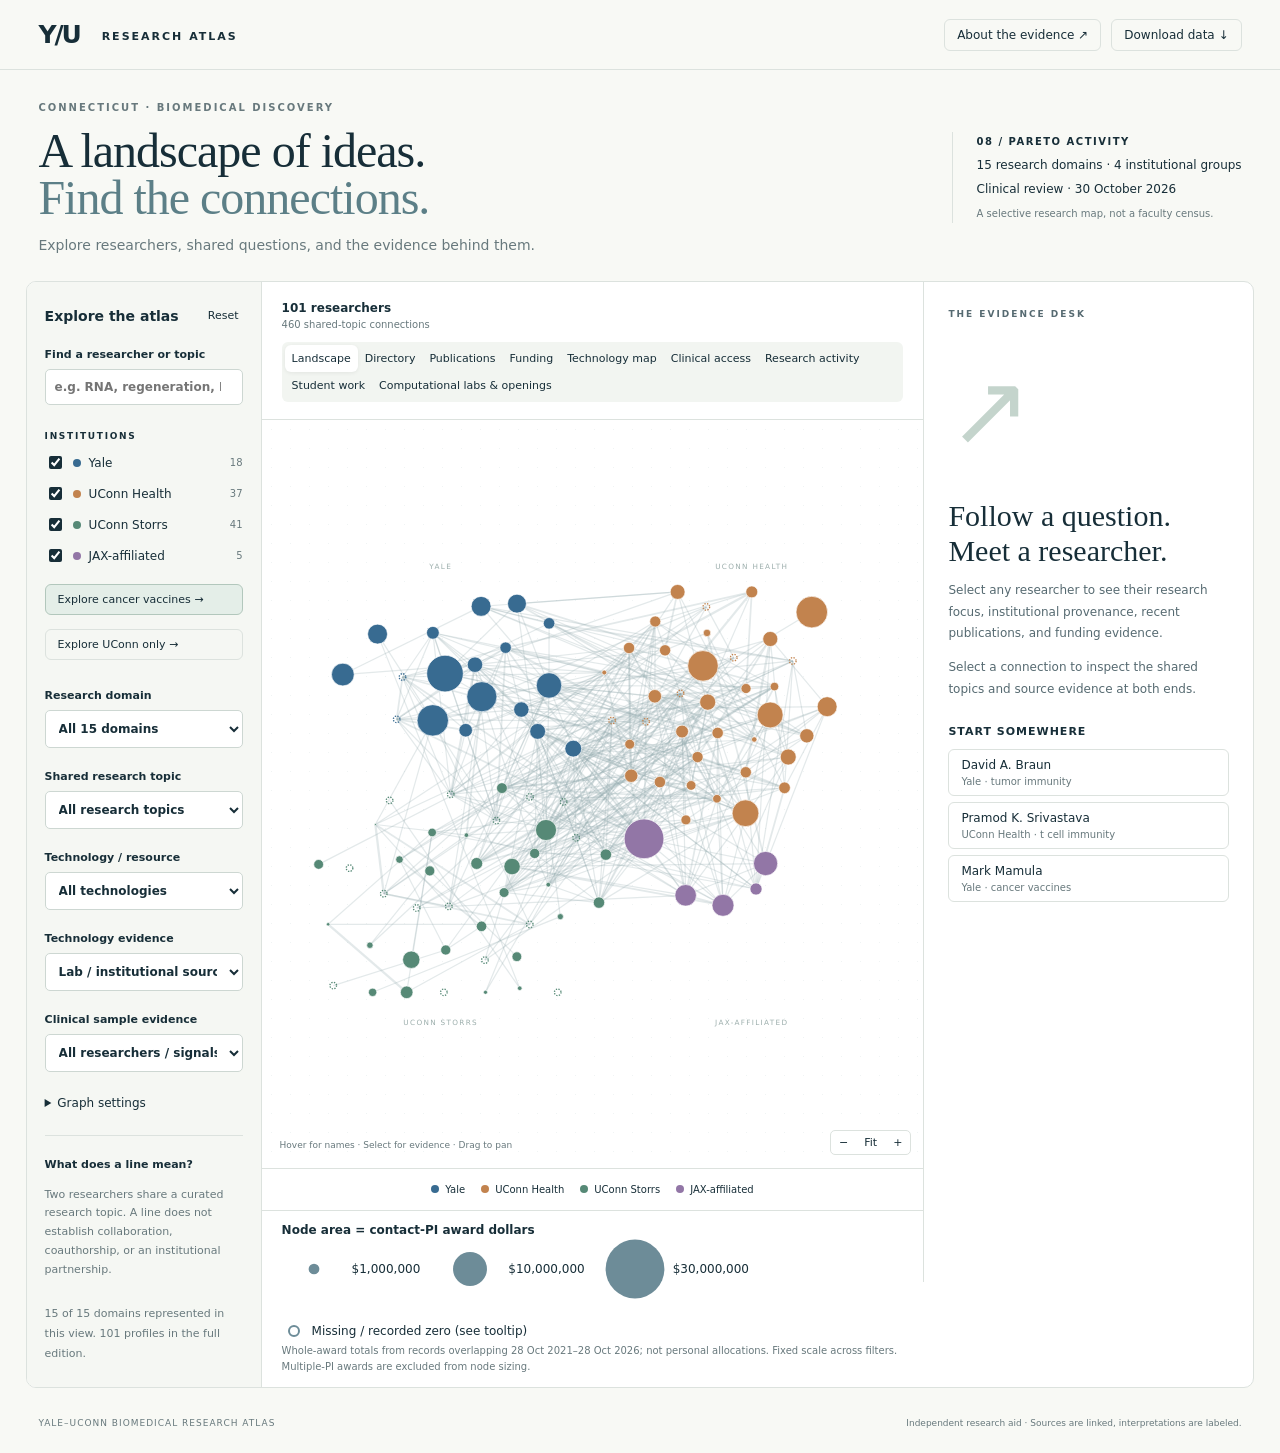
==== biomedical-atlas/index.html @ b7013b3c "Publish biomedical atlas with funding and computational opportunities" ====
<!doctype html>
<html lang="en"><head><meta charset="utf-8"><meta name="viewport" content="width=device-width,initial-scale=1"><meta name="description" content="Explore source-linked biomedical researchers across Yale, UConn Health, UConn Storrs and JAX."><title>Yale–UConn · Biomedical Research Atlas</title><style>:root{--ink:#172e38;--muted:#68797d;--line:#dce2de;--paper:#f8f9f5;--blue:#346c90}*{box-sizing:border-box}body{margin:0;background:var(--paper);color:var(--ink);font:14px 'DM Sans',system-ui,sans-serif}button,input,select{font:inherit}button,a,input,select,summary{touch-action:manipulation}button{cursor:pointer;color:inherit;background:none;border:1px solid var(--line);border-radius:6px;padding:8px 12px}button:hover{background:#e9efec}button:focus-visible,a:focus-visible,input:focus-visible,select:focus-visible,summary:focus-visible{outline:3px solid #d39c3a;outline-offset:3px}a{color:#28678e;text-underline-offset:3px}header{height:70px;display:flex;align-items:center;justify-content:space-between;padding:0 3%;border-bottom:1px solid var(--line)}.brand{font-size:25px;font-weight:700;letter-spacing:-2px;text-decoration:none;color:var(--ink)}.brand span{font-size:11px;letter-spacing:2px;margin-left:15px;vertical-align:middle}nav{display:flex;gap:10px}nav button{font-size:12px}.intro{padding:32px 3% 28px;display:flex;justify-content:space-between;align-items:center}.eyebrow{font-size:10px;font-weight:700;letter-spacing:2px;color:var(--muted);margin:0 0 14px}h1{font:48px/.98 'Libre Caslon Display',Georgia,serif;letter-spacing:-1px;margin:0}h1 em{font-style:normal;color:#5c7f87}.subtitle{color:var(--muted);margin:16px 0 0}.edition{font-size:12px;line-height:1.6;border-left:1px solid var(--line);padding-left:24px}.edition b{font-size:10px;letter-spacing:1.5px}.edition p{margin:5px 0}.edition small{color:var(--muted)}main{display:grid;grid-template-columns:235px minmax(400px,1fr) 330px;margin:0 2% 30px;border:1px solid var(--line);border-radius:10px;overflow:hidden;background:white;min-height:780px}.filters{padding:23px 18px;background:#f5f7f3;border-right:1px solid var(--line)}.sectionhead{display:flex;justify-content:space-between;align-items:center}.sectionhead h2{font-size:14px;margin:0}.sectionhead button{border:0;font-size:11px;padding:4px}.field{display:block;font-size:11px;font-weight:600;margin-top:22px}.field input,.field select{display:block;width:100%;margin-top:8px;padding:10px 9px;background:white;border:1px solid #cdd7d2;border-radius:5px;color:var(--ink);font-size:12px}.filters h3{font-size:9px;letter-spacing:1.7px;margin:26px 0 12px}.check{display:flex;gap:8px;align-items:center;margin:12px 0;font-size:12px}.check input{accent-color:var(--ink)}.dot{width:8px;height:8px;border-radius:100%;display:inline-block;flex:none}.check small{margin-left:auto;color:var(--muted)}.advanced{margin-top:24px;font-size:12px}.advanced .field{margin-top:12px}.note{border-top:1px solid var(--line);margin-top:25px;padding-top:20px;font-size:11px;line-height:1.7;color:var(--muted)}.note b{color:var(--ink)}#coverage{font-size:11px;color:var(--muted);margin-top:25px;line-height:1.8}.workspace{min-width:0;display:flex;flex-direction:column}.toolbar{padding:17px 20px;border-bottom:1px solid var(--line);display:flex;align-items:center;justify-content:space-between;gap:10px}.toolbar b{font-size:12px}.toolbar span{display:block;font-size:10px;color:var(--muted);margin-top:4px}.switch{display:flex;background:#f2f5f1;padding:3px;border-radius:6px}.switch button{font-size:11px;border:0;padding:7px}.switch .active{background:white;box-shadow:0 1px 4px #0001}#graphwrap{position:relative;flex:1;min-height:650px;overflow:hidden;background-image:radial-gradient(#b7c8c833 .8px,transparent .8px);background-size:19px 19px}#graph{display:block;width:100%;height:100%;min-height:650px;position:absolute;touch-action:none}.graphhint{position:absolute;bottom:18px;left:18px;max-width:65%;font-size:9px;color:var(--muted);pointer-events:none}.zoom{position:absolute;bottom:13px;right:12px;display:flex;background:white;border:1px solid var(--line);border-radius:5px}.zoom button{border:0;padding:5px 8px;font-size:11px}#empty{position:absolute;top:40%;width:100%;text-align:center;color:var(--muted);line-height:2}.legend{padding:15px;display:flex;gap:16px;justify-content:center;flex-wrap:wrap;border-top:1px solid var(--line);font-size:10px}.legend span{display:flex;align-items:center;gap:6px}.evidence{border-left:1px solid var(--line);padding:24px;overflow:auto;max-height:1000px}.evidence h2{font:30px/1.15 'Libre Caslon Display',Georgia,serif;margin:12px 0}.evidence h3{font-size:11px;text-transform:uppercase;letter-spacing:1px;margin-top:25px}.evidence p{font-size:12px;line-height:1.8;color:#566a71}.badge{display:inline-block;font-size:10px;border-radius:4px;padding:5px 7px;background:#edf2ef;margin:0 4px 5px 0}.affiliation{font-size:11px;color:var(--muted);line-height:1.7}.source{padding:14px;border:1px solid var(--line);border-radius:7px;margin:10px 0;background:#fafbf8}.source a{font-size:12px;line-height:1.5;display:block}.source p{font-size:11px;margin:8px 0}.source small{font-size:10px;color:var(--muted)}.related{display:block;width:100%;text-align:left;margin:6px 0;font-size:12px}.related small{display:block;font-size:10px;color:var(--muted);margin-top:4px}.welcome-mark{font:100px Georgia;color:#c4d4cc;margin:30px 0}.evidence .eyebrow{font-size:9px}.edge{stroke:#8ea7ac;stroke-opacity:.25;cursor:pointer;pointer-events:stroke}.edge:hover,.edge.selected{stroke:#346c90;stroke-opacity:1;stroke-width:4}.node{cursor:pointer}.node text{font-size:12px;fill:#243f49;paint-order:stroke;stroke:white;stroke-width:3px;stroke-linejoin:round}.node circle{stroke:white;stroke-width:3}.node.selected circle{stroke:#142f3b;stroke-width:4}.node:hover circle{stroke:#162f3a}.anchor{font-size:11px;letter-spacing:2px;fill:#9caeac}.dim{opacity:.17}#directory{padding:16px;max-height:740px;overflow:auto}#directory[hidden]{display:none}.card{display:block;text-align:left;width:100%;padding:16px;margin-bottom:9px;background:#fafbf8}.card strong{display:block}.card small{display:block;margin-top:7px;color:var(--muted);line-height:1.5}footer{padding:0 3% 25px;font-size:9px;letter-spacing:1px;color:var(--muted);display:flex;justify-content:space-between}footer span{letter-spacing:0}dialog{border:1px solid var(--line);border-radius:12px;padding:35px;max-width:680px;max-height:85vh;color:var(--ink);line-height:1.8}dialog::backdrop{background:#102a3780}dialog h2{font:32px Georgia}dialog h3{font-size:14px}dialog p{font-size:13px;color:#526870}.close{float:right}#methodstats{font-size:12px}.coverage-row{display:flex;justify-content:space-between;border-bottom:1px solid var(--line);padding:6px 0}@media(min-width:1700px){main{grid-template-columns:260px minmax(600px,1fr) 380px}#graphwrap{min-height:760px}}@media(max-width:1150px){main{grid-template-columns:210px minmax(300px,1fr)}.evidence{grid-column:1/-1;border-left:0;border-top:1px solid var(--line);max-height:none}.edition{max-width:270px}h1{font-size:42px}}@media(max-width:700px){header{padding:0 15px}.brand span{display:none}nav button{font-size:10px;padding:7px}.intro{padding:25px 20px}.edition{display:none}h1{font-size:38px}.subtitle{font-size:12px}main{display:block;margin:0 10px 20px}.filters{border-right:0;border-bottom:1px solid var(--line);padding:16px}.filters .field{margin-top:12px}.filters h3{margin-top:15px}#institutions{display:flex;flex-wrap:wrap;gap:0 15px}#institutions small{display:none}.note,#coverage{display:none}.advanced{margin-top:12px}#graphwrap,#graph{min-height:560px}.toolbar{padding:12px}.evidence{padding:22px}.legend{gap:12px}footer{display:block;line-height:1.8}footer span{display:block}}

.compact-labels .node text{display:none}.compact-labels .node:hover text,.compact-labels .node:focus text,.compact-labels .node.selected text{display:block;font-size:16px;font-weight:600}.focusbutton{width:100%;font-size:11px;text-align:left;margin:7px 0}.node:focus circle{stroke:#142f3b;stroke-width:4}

.vaccine-panel{margin:22px 0;padding:16px;background:#edf4f0;border:1px solid #bacfc3;border-radius:8px}.vaccine-panel h3{font-size:10px;margin:14px 0 6px}.vaccine-panel small{display:block;margin-top:12px;color:#586f64;font-size:10px;line-height:1.6}#vaccinefocus{background:#e4eee8;border-color:#b2c7bc}

#records{padding:20px;max-height:850px;overflow:auto}#records[hidden]{display:none}#recordsummary b{font:25px Georgia}#recordsummary p,.smallnote{font-size:11px;line-height:1.7;color:#60777c}.recordfilters{display:grid;grid-template-columns:1fr 1fr;gap:12px;padding:15px 0;border-bottom:1px solid var(--line)}.recordfilters label{font-size:10px}.recordfilters input,.recordfilters select{display:block;width:100%;padding:9px;border:1px solid var(--line);border-radius:5px;margin-top:5px;background:white}.recordfilters button{font-size:11px}.record-card{padding:19px 0;border-bottom:1px solid var(--line)}.record-card h3{font-size:14px;line-height:1.6;margin:8px 0}.record-card p{font-size:11px;line-height:1.7;margin:6px 0}.recordmeta{display:flex;justify-content:space-between;font-size:10px;color:#60777c}.recordpeople{color:#376e62}.record-card details{font-size:11px;color:#60777c;line-height:1.7;margin-top:10px}.recordfooter{display:flex;align-items:center;justify-content:space-between;padding:16px 0;font-size:11px}#recordscope{font-size:11px;color:#60777c;margin:10px 0}#recordscope button{font-size:10px;padding:4px 8px}.historical{font-size:11px;line-height:1.6;margin:24px 0;color:#60777c}#researchmethods pre{white-space:pre-wrap;overflow-wrap:anywhere;font:11px/1.5 monospace}.toolbar{flex-wrap:wrap}.switch{flex-wrap:wrap}.vaccine-panel a{display:block;margin:6px 0}

#technologymap{padding:20px;max-height:900px;overflow:auto}#technologymap[hidden]{display:none}#techsummary h2{font:26px Georgia}#techsummary p{font-size:12px;line-height:1.7;color:#60777c}#techmatrix{overflow:auto;max-height:520px;border:1px solid var(--line)}#techmatrix table{border-collapse:collapse;font-size:11px;width:100%}#techmatrix th,#techmatrix td{padding:10px;border:1px solid var(--line);text-align:center;min-width:120px}#techmatrix th{background:#f1f5f2}#techmatrix thead th{position:sticky;top:0;z-index:2}#techmatrix th:first-child{position:sticky;left:0;min-width:180px;text-align:left;z-index:1}#techmatrix thead th:first-child{z-index:3}#techmatrix th small{display:block;font-weight:400;color:#60777c;margin-top:6px}.tech-cell.direct{background:#deeee4;color:#24563e}.tech-cell.lead{background:#fff1d6;color:#805d17}.tech-cell{width:65px}.tech-cell small{font-size:9px}.tech-evidence details{font-size:12px;border-bottom:1px solid var(--line);padding:12px 0}.tech-evidence summary{cursor:pointer;font-weight:600}.tech-evidence small{display:block;margin-top:8px}.tech-evidence .source{font-weight:400}#techcores{margin-top:24px}

#clinicalmap{padding:22px;max-width:100%;min-width:0}#clinicalmatrix{overflow:auto;max-height:650px;border:1px solid #ddd}#clinicalmatrix table{border-collapse:collapse;min-width:1200px;width:100%;font-size:12px}#clinicalmatrix th,#clinicalmatrix td{padding:12px;border-bottom:1px solid #ddd;text-align:left;vertical-align:top}#clinicalmatrix thead th{position:sticky;top:0;background:#f0f3f1;z-index:2}#clinicalmatrix small{display:block;font-weight:normal}#clinicalmatrix button{cursor:pointer}#clinicalmatrix th:first-child{min-width:180px}#clinicalmatrix td:nth-child(2){min-width:100px}.clinical-evidence{border-top:1px solid #ddd;margin-top:20px;padding-top:12px}.clinical-evidence details{margin:10px 0}.clinical-evidence summary{cursor:pointer;font-weight:600}.switch{flex-wrap:wrap}.toolbar{flex-wrap:wrap;gap:12px}
#activitymap{padding:22px;min-width:0}#activitytable{overflow:auto;max-height:680px}#activitytable table{border-collapse:collapse;min-width:750px;width:100%}#activitytable th,#activitytable td{padding:12px;border-bottom:1px solid #ddd;text-align:left;vertical-align:top;font-size:13px}#activitytable thead th{position:sticky;top:0;background:#edf2ee}#activitytable small{display:block;font-weight:normal;color:#60716d;margin-top:5px}#activitytable button{cursor:pointer}.activity-evidence{border-top:1px solid #ddd;padding-top:16px;margin-top:16px}#activitymethods{white-space:pre-wrap;overflow-wrap:anywhere}
#studentsmap{padding:22px;min-width:0}#studenttable{overflow:auto;max-height:700px}#studenttable table{width:100%;min-width:850px;border-collapse:collapse;font-size:13px}#studenttable th,#studenttable td{padding:12px;vertical-align:top;text-align:left;border-bottom:1px solid #ddd}#studenttable thead th{position:sticky;top:0;background:#edf2ee}#studenttable small{display:block;color:#60716d;font-weight:normal;margin-top:6px}#studenttable button{cursor:pointer}.student-projects summary{cursor:pointer;font-weight:600}

.funding-rank-table{width:100%;border-collapse:collapse;font-size:13px}.funding-rank-table th,.funding-rank-table td{text-align:left;padding:12px 9px;border-bottom:1px solid #d8dfdd}.funding-rank-table th{white-space:nowrap}#fundingranking{padding:18px;margin-bottom:24px;border:1px solid #cbd6d2;border-radius:12px}#fundingranking select{padding:8px;max-width:100%}

.node circle.funding-known{stroke-width:1}.node circle.funding-unknown{stroke:var(--node-color);stroke-width:2;stroke-dasharray:2 2}.node.selected circle,.node:hover circle{stroke:#142f3b;stroke-width:3}.funding-size-legend{padding:12px 20px;border-top:1px solid var(--line);font-size:12px}.funding-size-legend>div{display:flex;flex-wrap:wrap;align-items:center;gap:18px}.funding-size-legend span{display:flex;align-items:center;gap:6px}.funding-size-legend small{display:block;color:var(--muted);line-height:1.6}
</style></head>
<body><header><a class="brand" href="#">Y/U <span>RESEARCH ATLAS</span></a><nav><button id="method">About the evidence ↗</button><button id="export">Download data ↓</button></nav></header>
<section class="intro"><div><p class="eyebrow">CONNECTICUT · BIOMEDICAL DISCOVERY</p><h1>A landscape of ideas.<br><em>Find the connections.</em></h1><p class="subtitle">Explore researchers, shared questions, and the evidence behind them.</p></div><div class="edition"><b>08 / PARETO ACTIVITY</b><p>15 research domains · 4 institutional groups</p><p>Clinical review · 30 October 2026</p><small>A selective research map, not a faculty census.</small></div></section>
<main><aside class="filters"><div class="sectionhead"><h2>Explore the atlas</h2><button id="reset">Reset</button></div><label class="field">Find a researcher or topic<input id="search" type="search" placeholder="e.g. RNA, regeneration, Braun"></label><h3>INSTITUTIONS</h3><div id="institutions"></div><button id="vaccinefocus" class="focusbutton">Explore cancer vaccines →</button><button id="uconnfocus" class="focusbutton">Explore UConn only →</button><label class="field">Research domain<select id="domain"><option value="">All 15 domains</option></select></label><label class="field">Shared research topic<select id="topic"><option value="">All research topics</option></select></label><label class="field">Technology / resource<select id="technology"><option value="">All technologies</option></select></label><label class="field">Technology evidence<select id="techlevel"><option value="documented">Lab / institutional sources</option><option value="all">Include publication leads</option><option value="publication">Publication leads only</option></select></label><label class="field">Clinical sample evidence<select id="clinicalfilter"><option value="">All researchers / signals</option></select></label><details class="advanced"><summary>Graph settings</summary><label class="check"><input type="checkbox" id="labels"> Show all names in large networks</label><label class="field">Minimum shared topics<select id="minimum"><option value="1">1 topic</option><option value="2">2 topics</option><option value="3">3 topics</option></select></label><label class="check"><input type="checkbox" id="cross"> Across institutions only</label><label class="check"><input type="checkbox" id="neighbors"> Selected researcher + neighbors</label></details><div class="note"><b>What does a line mean?</b><p>Two researchers share a curated research topic. A line does not establish collaboration, coauthorship, or an institutional partnership.</p></div><div id="coverage"></div></aside>
<section class="workspace"><div class="toolbar"><div><b id="count">Loading atlas…</b><span id="edgecount"></span></div><div class="switch"><button id="graphview" class="active">Landscape</button><button id="listview">Directory</button><button id="publicationsview">Publications</button><button id="fundingview">Funding</button><button id="technologyview">Technology map</button><button id="clinicalview">Clinical access</button><button id="activityview">Research activity</button><button id="studentsview">Student work</button><button id="computationalview">Computational labs & openings</button></div></div><div id="graphwrap"><svg id="graph" viewBox="0 0 1000 740" aria-label="Interactive shared research topic network"></svg><div class="graphhint">Hover for names · Select for evidence · Drag to pan</div><div class="zoom"><button id="zoomout" aria-label="Zoom out">−</button><button id="fit">Fit</button><button id="zoomin" aria-label="Zoom in">+</button></div><div id="empty" hidden>No researchers match these filters.<br>Try another topic or reset the filters.</div></div><div id="directory" hidden></div><section id="records" hidden><section id="fundingranking" hidden></section><div id="recordsummary"></div><div id="recordscope"></div><div class="recordfilters"><label>Search titles / identifiers<input id="recordsearch" type="search" placeholder="Paper, journal, grant title or number"></label><label>Journal group / funder<select id="recordfamily"><option value="">All groups</option></select></label><label>Researcher role<select id="recordrole"><option value="">All roles</option></select></label><label>Publication year / funding FY<select id="recordyear"><option value="">All years</option><option>2026</option><option>2025</option><option>2024</option><option>2023</option><option>2022</option><option>2021</option></select></label><button id="clearrecords">Clear record filters</button></div><div id="recordlist"></div><div class="recordfooter"><span id="recordprogress"></span><button id="moreRecords">Show more</button></div></section><section id="technologymap" hidden><div id="techsummary"></div><div id="techmatrix"></div><div id="techcores"></div></section><section id="clinicalmap" hidden><div id="clinicalsummary"></div><div id="clinicalmatrix"></div><div id="clinicalroutes"></div></section><section id="activitymap" hidden><h2>Research activity · Pareto comparison</h2><p>Compare separate dimensions without adding them into a weighted total. A dominates B only if A is at least as high on every selected dimension and strictly higher on one.</p><p><b>This compares documented evidence, not true lab quality.</b> Missing values are excluded from comparison, not treated as zero. The evidence frontier depends on the selected dimensions and filtered labs; incomplete records may change it.</p><fieldset id="paretodimensions"><legend>Comparison dimensions (choose at least two)</legend><label><input type="checkbox" value="students" checked> Listed students</label> <label><input type="checkbox" value="engagement" checked> Dated engagement years</label> <label><input type="checkbox" value="breadth" checked> Documented activity types</label> <label><input type="checkbox" value="volunteers"> Verified volunteer count</label></fieldset><div id="paretoplot"></div><div class="recordfilters"><label>Activity coverage<select id="activityfilter"><option value="">All researchers</option><option value="roster">Student roster reviewed</option><option value="engagement">Dated lab engagement evidence</option><option value="context">Any engagement context</option></select></label><label>Sort by<select id="activitysort"><option value="name">Researcher name</option><option value="students">Listed students, highest first</option><option value="pareto">Pareto layer (comparable labs)</option><option value="breadth">Documented activity breadth</option></select></label></div><div id="activitysummary"></div><div id="activitytable"></div><details><summary>Comparison methods, dates and limitations</summary><pre id="activitymethods"></pre></details></section><section id="studentsmap" hidden><h2>What students work on</h2><p>Individual projects, research interests and methods from lab biographies. Planned work is labeled. Previous-lab experience is excluded. Source-listed membership can be outdated; review dates are not project dates.</p><div class="recordfilters"><label>Search students / projects / methods<input id="studentsearch" type="search" placeholder="e.g. CRISPR, hydrocephalus, collagen"></label><label>Project evidence<select id="studentstatus"><option value="">All listed students</option><option value="documented">Has an individual work description</option><option value="unknown">Project unspecified</option></select></label></div><div id="studentcount"></div><div id="studenttable"></div></section><section id="computationalmap" hidden style="padding:20px"><h2>Computational labs &amp; opportunities</h2><p>Explicit computational approaches and recruiting evidence, checked 31 October 2026. Advertised positions may already be filled; undated pages are labeled. General recruiting statements are separate from computational vacancies.</p><p>This targeted initial list includes opportunity-only labs beyond the graph. Use the filters here; the main graph filters do not apply to this list. No recruitment status is inferred from funding, publications or lab size.</p><div class="recordfilters"><label>Lab / approach<input id="compsearch" type="search" placeholder="Python, single-cell, algorithms…"></label><label>Recruiting evidence<select id="compstatus"><option value="">All reviewed labs</option><option value="advertised">Computational opportunity advertised</option><option value="general">General recruiting only</option><option value="methods">Approach only / opening unverified</option></select></label><label>Institution<select id="compinstitution"><option value="">All institutions</option><option>Yale</option><option>UConn Health</option><option>UConn Storrs</option><option>JAX-affiliated</option></select></label><label>Role<select id="comprole"><option value="">All roles</option><option>Postdoc</option><option>PhD</option><option>Undergraduate</option><option>Masters</option><option>Research technician</option><option>Visiting scholar</option></select></label></div><p id="compcount"></p><div id="complist"></div></section><div class="legend" id="legend"></div></section>
<aside class="evidence" id="evidence" aria-live="polite"></aside></main><footer>YALE–UCONN BIOMEDICAL RESEARCH ATLAS <span>Independent research aid · Sources are linked, interpretations are labeled.</span></footer>
<dialog id="about"><button id="closeabout" class="close">Close ×</button><p class="eyebrow">METHODS & PROVENANCE</p><h2>Evidence first. Connections second.</h2><p>This expanded edition adds UConn researchers discovered through department and faculty directories across basic sciences, engineering, clinical research, and public health. It covers all 15 requested biomedical domains. Inclusion is selective and uneven across institutions; counts describe this dataset, not the size or quality of a research program.</p><h3>Profiles and publications</h3><p>Each researcher has an institutional profile or laboratory source and at least one named publication. Profile evidence supports affiliation and research focus. The Publications view lists matched indexed records in the rolling five-year window and documented journal list. Older illustrative papers are retained only in the collapsed topic-provenance section. Indexed searches and identity checks do not guarantee every publication has been captured. Source review dates record when pages were checked; they are not publication dates.</p><h3>Clinical specimen access evidence</h3><p>Clinical access separates medical credentials, documented patient care, clinical or hospital-related positions, named sample routes, human specimen use, patient-derived models, clinical-publication leads and hospital-campus context. None establishes an available specimen inventory or permission to share. Missing evidence means unreviewed, not no access. Publication leads use explicit title/type rules, retain authorship roles and can include reviews or secondary analyses. Hospital context is institutional, not a measured distance or an individual appointment. Named partnerships do not create new graph edges.</p><h3>Authorship versus PI roles</h3><p>Publication records separate first, last, middle and sole authorship using the ordered indexed author list. Last author does not establish PI status. Corresponding authorship and equal contributions are not systematically verified. Funding roles separately distinguish contact PI, multiple/named PI, co-investigator and other documented support. Role filters apply to the matched researcher, before papers or grants are deduplicated.</p><h3>Five-year publications and funding</h3><p>Window: October 28, 2021 through October 28, 2026 inclusive. Science, Nature and Cell families plus an explicit list of major clinical and biomedical journals are included; this is a journal-based selection, not a verified impact-factor threshold or article-quality ranking. Reviews and other publication types are labeled. Papers can predate current affiliation. Federal award records and supplemental other-funder evidence are separately sourced. Award amounts refer to their stated fiscal-year or whole-project basis, never personal allocations. Missing or unmatched records do not establish an absence of publications or funding.</p><div id="researchmethods"></div><h3>Cancer-vaccine focus</h3><p>The cancer-vaccine view includes source-supported vaccine design, antigen discovery, delivery, and clinical or preclinical work. Each profile describes the platform and the stage of its cited evidence. Review articles, animal studies, and early human trials are labeled separately. Generic immunotherapy and antiviral-vaccine work do not automatically qualify. A trial publication does not establish current recruitment or proven clinical benefit.</p><h3>How edges are computed</h3><p>Research topics are manually curated, lower-case labels grounded in source summaries. An undirected edge exists when two researchers share at least the selected number of exact topic labels. Edge weight is the number of shared labels. Broad domain overlap alone never creates a line. Every line opens the shared labels and both endpoints’ source evidence. These are inferred thematic similarities, not verified collaborations or measures of scientific similarity.</p><h3>Affiliation boundaries</h3><p>Yale, UConn Health, and UConn Storrs are distinct display groups. JAX-affiliated identifies Jackson Laboratory researchers; their inclusion does not imply a Yale or UConn appointment. Any joint appointment must be stated in the individual evidence. Display groups do not capture every appointment.</p><h3>Reading the landscape</h3><p>Node color identifies the display group. Node area is proportional to comparable contact-PI fiscal-year award dollars in the funding snapshot. The scale is fixed across filters; hollow markers indicate missing amounts or recorded zero, distinguished in tooltips. Multiple-PI awards are excluded from sizing. These are whole-award amounts, not personal allocations. Position is a deterministic visual layout with institutional anchors and topic-based attraction; distance has no quantitative scientific meaning. Filters change the visible subset; isolated researchers remain visible. Directory view provides keyboard-accessible access to every visible researcher.</p><h3>Limitations and reuse</h3><p>Sources may change, older papers may reflect prior affiliations, and topic assignments are editorial judgments. A missing researcher or connection means “not included,” never “does not exist.” Download data for all profiles, URLs, extracted evidence, domain assignments, review dates, and the exact edge-generation rule. No private information is used.</p><div id="directorysources"></div><div id="methodstats"></div></dialog>
<script>window.ATLAS={"title": "Yale–UConn Biomedical Research Atlas", "edition": "8.0 — Pareto activity comparison", "reviewDate": "2026-10-28", "scope": "Expanded curated coverage informed by UConn department directories, with source-specific cancer-vaccine research evidence; not an exhaustive faculty census.", "domains": ["Genetics & genomics", "Molecular & cell biology", "Cancer biology", "Immunology", "Neuroscience", "Cardiovascular", "Metabolism & diabetes", "Infectious diseases", "Stem cells & development", "Biomedical engineering", "AI & computational biology", "Structural biology", "Regenerative medicine", "Population & public health", "Clinical & translational research"], "edgeRule": "Undirected edge if intersection of exact curated research-topic labels has at least minimum_shared_topics entries (default 1). Weight equals intersection size. Domain overlap alone does not form an edge. No collaboration inference.", "topicAliases": {"immunotherapy": "cancer immunotherapy", "synaptic physiology": "synaptic function"}, "provenanceMethod": "Institutional profile and named publication metadata checked against official faculty/lab listings or publisher/PubMed records. Full texts were not systematically reviewed. Topic and domain labels are editorial classifications. Older papers may predate current affiliation. Cancer-vaccine entries distinguish platforms, cited evidence stages, and cancer types; no inference of clinical efficacy or currently recruiting trial status.", "directorySources": [{"title": "UConn Health Department of Immunology faculty", "url": "https://health.uconn.edu/immunology/faculty/", "scope": "Primary, joint, affiliated and emeritus faculty are separately listed; 8 missing primary faculty added plus joint-appointee Stephen Crocker."}, {"title": "UConn Health Genetics and Developmental Biology faculty (rev. 10/26)", "url": "https://health.uconn.edu/graduate-school/academics/programs/ph-d-biomedical-science/genetics-and-developmental-biology-area-of-concentration/faculty/", "scope": "Department-spanning graduate faculty directory; five genetics/computation additions and Zhao-Wen Wang. JAX links are identified separately by source."}, {"title": "UConn Health Molecular Biology and Biophysics faculty", "url": "https://health.uconn.edu/molecular-biology-biophysics/faculty-and-staff/faculty-directory/", "scope": "Primary and secondary appointments separately listed; six missing primary faculty added."}, {"title": "Charles Lee UConn appointment announcement, May 27, 2026", "url": "https://today.uconn.edu/2026/05/dr-charles-lee-joining-uconn-school-of-medicine-as-associate-dean/", "scope": "Verifies move from JAX to UConn effective June 26, 2026; classified as UConn Health with former JAX role stated explicitly."}, {"title": "UConn Molecular and Cell Biology faculty directory", "url": "https://mcb.uconn.edu/people/", "scope": "Department roster used for systematic discovery; 16 additional research profiles verified against individual faculty pages and publication lists."}, {"title": "UConn Physiology and Neurobiology faculty directory", "url": "https://pnb.uconn.edu/faculty/", "scope": "Department roster used for discovery; 4 additional faculty profiles verified with publication evidence."}, {"title": "UConn College of Engineering — Biomedical Engineering faculty", "url": "https://engineering.uconn.edu/organizations/bme/", "scope": "Campus-specific biomedical engineering appointments; Farmington and Storrs distinguished."}, {"title": "UConn academic catalog faculty list", "url": "https://catalog.uconn.edu/faculty/", "scope": "Current Nutritional Sciences faculty ranks; supplements older lab pages."}, {"title": "UConn Center on Aging team", "url": "https://health.uconn.edu/aging/meet-our-team/", "scope": "Clinical and population aging research."}, {"title": "UConn Health Faculty Directory", "url": "https://facultydirectory.uchc.edu/", "scope": "Farmington regenerative engineering, orthopaedics and aging profiles."}, {"title": "UConn BME Biomaterials faculty", "url": "https://www.bme.uconn.edu/research/biomaterials/", "scope": "Cross-campus biomaterials investigators."}], "coverageLimitations": ["This expansion adds 22 UConn Health faculty and remains a curated subset, not a complete faculty census.", "Appointment titles use individual institutional profiles when titles conflict with program directories. Institutional pages can retain historical research or recruitment text.", "Named publication metadata and authorship were checked in institutional bibliographies. Several PubMed pages returned limited text or fetch errors; verificationUrl preserves the institutional source used.", "Shared-topic edges are editorial research-topic matches, never assertions of collaboration.", "This expansion is not a full departmental census. Additional PNB faculty and psychology/neuroscience researchers remain to be reviewed.", "Publication evidence is representative, not necessarily the most recent publication or evidence that every listed research topic is addressed by the cited paper.", "Faculty research summaries establish topic labels; paper metadata provides separate evidence of published work. Several papers predate present appointments.", "This addition includes 16 verified researchers and is not a complete departmental census.", "Cross-campus engineering researchers are assigned to their verified research-office campus; joint appointments are stated in affiliation.", "Official faculty pages can retain older titles. Michael Puglisi rank follows the current catalog and outreach scholars directory rather than the older EFNEP bio.", "Representative publication evidence establishes research activity, not the complete current scope of each laboratory.", "Recent publication coverage is limited to the explicit journal list and indexed, identity-matched records. Other-funder coverage is supplemental. No empty result establishes absence of publications or funding."], "researchers": [{"id": "yale-braun", "name": "David A. Braun", "institution": "Yale", "affiliation": "Associate Professor of Internal Medicine (Medical Oncology and Hematology), Yale School of Medicine", "domains": ["Cancer biology", "Immunology", "Genetics & genomics", "Clinical & translational research"], "topics": ["tumor immunity", "cancer genomics", "cancer immunotherapy", "cancer vaccines", "neoantigen vaccines"], "summary": "Integrates experimental and computational approaches to kidney cancer immune response and resistance, tumor antigens, and therapeutic development. Develops personalized neoantigen vaccines for kidney cancer; a 2025 phase I study tested immune responses after resection.", "profile": {"url": "https://medicine.yale.edu/profile/david-braun/", "title": "David A. Braun — Yale School of Medicine", "evidence": "Official biography identifies his current Yale appointment and research on kidney cancer genetics and antitumor immunity."}, "publications": [{"title": "Distinct endogenous retroviruses are expressed in mutational subtypes of clear cell renal cell carcinoma and are linked to improved clinical outcomes", "url": "https://doi.org/10.1016/j.celrep.2026.117808", "year": 2026, "evidence": "Listed on the official Yale profile with Braun as coauthor; links mutational subtypes, retroviral expression and clinical outcomes.", "verificationUrl": "https://medicine.yale.edu/profile/david-braun/"}, {"title": "A neoantigen vaccine generates antitumour immunity in renal cell carcinoma", "url": "https://doi.org/10.1038/s41586-024-08507-5", "year": 2025, "evidence": "Braun is first author; nine-patient phase I trial after surgery. Immunogenicity and recurrence observations do not establish comparative efficacy.", "verificationUrl": "https://doi.org/10.1038/s41586-024-08507-5"}], "verified": "2026-10-28", "topicEvidence": {"tumor immunity": "Profile describes local, regional and systemic determinants of antitumor immunity.", "cancer immunotherapy": "Profile explicitly studies kidney cancer immune-therapy response and resistance.", "cancer genomics": "Profile studies genetic underpinnings of kidney cancer; selected publication compares mutational subtypes.", "cancer vaccines": "Nine patients received personalized vaccines after resection; all developed vaccine-specific immune responses. Small uncontrolled study, not proof of recurrence prevention.", "neoantigen vaccines": "Trial uses patient-specific tumor mutation-derived peptide antigens."}, "topicSources": {"tumor immunity": "https://medicine.yale.edu/profile/david-braun/", "cancer genomics": "https://medicine.yale.edu/profile/david-braun/", "immunotherapy": "https://medicine.yale.edu/profile/david-braun/", "cancer vaccines": "https://doi.org/10.1038/s41586-024-08507-5", "neoantigen vaccines": "https://doi.org/10.1038/s41586-024-08507-5"}, "vaccineResearch": {"platform": "Personalized neoantigen peptide vaccine", "stage": "Human phase I (2025 publication)", "cancerTypes": ["Clear cell renal cell carcinoma"], "evidence": "Nine patients received personalized vaccines after resection; all developed vaccine-specific immune responses. Small uncontrolled study, not proof of recurrence prevention.", "url": "https://doi.org/10.1038/s41586-024-08507-5"}, "recentPublications": [{"pmid": "42837196", "doi": "10.1172/jci204613", "title": "Pharmacologic HIF-2α inhibition preserves T cell effector function in clear cell renal cell carcinoma.", "journal": "The Journal of clinical investigation", "family": "Other selected major journals", "date": "2026-10-06", "dateBasis": "Europe PMC firstPublicationDate", "year": 2026, "type": ["Journal Article"], "url": "https://pubmed.ncbi.nlm.nih.gov/42837196/", "authors": "Madsen KN, Kashima S, Soulati H, Wirth L, Ito K, Yochum ZA, Moritz V, Walker J, Machaalani M, Ghali F, Kenney P, Adeniran A, Hurwitz M, Choueiri TK, Braun DA.", "matchedAuthor": "David A Braun", "affiliationEvidence": ["Center of Molecular and Cellular Oncology, Yale Cancer Center, Yale School of Medicine, New Haven, United States of America."], "identityBasis": "matching author name + author-specific institution affiliation", "orcid": null, "grants": [{"agency": "Department of Defense/War Congressionally Directed Medical Research Program", "grantId": "KC220016", "orderIn": 0}, {"agency": "NIH/NCI", "grantId": "1R37CA279822-01", "orderIn": 0}, {"agency": "Yale Cancer Center", "grantId": "P30CA016359", "orderIn": 0}, {"agency": "DF/HCC Kidney Cancer SPORE", "grantId": "P50CA101942", "orderIn": 0}, {"agency": "Yale School of Medicine", "grantId": "Louis Goodman and Alfred Gilman Yale Scholar Fund", "orderIn": 0}], "authorship": {"role": "last", "position": 15, "authorCount": 15, "matchedAuthor": "David A Braun", "correspondingAuthor": "not verified", "equalContribution": "not verified", "publicationPI": "not established", "source": "https://pubmed.ncbi.nlm.nih.gov/42837196/", "basis": "Position in ordered Europe PMC/PubMed author metadata. First/last position does not establish PI, senior, corresponding or equal-contribution status."}}, {"pmid": "42574222", "doi": "10.1016/j.celrep.2026.117808", "title": "Distinct endogenous retroviruses are expressed in mutational subtypes of clear cell renal cell carcinoma and are linked to improved clinical outcomes.", "journal": "Cell reports", "family": "Cell Press", "date": "2026-08-10", "dateBasis": "Europe PMC firstPublicationDate", "year": 2026, "type": ["research-article", "Journal Article"], "url": "https://pubmed.ncbi.nlm.nih.gov/42574222/", "authors": "Meli K, Ricker CA, Camp SY, Madsen K, Soulati H, Smith CC, Labaki C, Saad E, Karlow JA, Reardon B, Park J, Vokes NI, Schoenfeld DA, Burns KH, Vincent BG, Choueiri TK, Braun DA, Van Allen EM.", "matchedAuthor": "David A Braun", "affiliationEvidence": ["Yale Cancer Center, New Haven, CT, USA."], "identityBasis": "matching author name + author-specific institution affiliation", "orcid": null, "grants": [{"agency": "NCI NIH HHS", "acronym": "CA", "grantId": "R01 CA227388", "orderIn": 0}, {"agency": "National Cancer Institute", "grantId": "R01CA278980", "orderIn": 0}, {"agency": "NCI NIH HHS", "acronym": "CA", "grantId": "R50 CA265182", "orderIn": 0}, {"agency": "Parker Institute for Cancer Immunotherapy", "orderIn": 0}, {"agency": "Mark Foundation For Cancer Research", "grantId": "Mark Foundation Emerging Leader Award", "orderIn": 0}, {"agency": "NCI NIH HHS", "acronym": "CA", "grantId": "R01 CA278980", "orderIn": 0}, {"agency": "National Institutes of Health", "grantId": "R01CA227388", "orderIn": 0}, {"agency": "National Institutes of Health", "grantId": "R50CA265182", "orderIn": 0}], "authorship": {"role": "middle", "position": 17, "authorCount": 18, "matchedAuthor": "David A Braun", "correspondingAuthor": "not verified", "equalContribution": "not verified", "publicationPI": "not established", "source": "https://pubmed.ncbi.nlm.nih.gov/42574222/", "basis": "Position in ordered Europe PMC/PubMed author metadata. First/last position does not establish PI, senior, corresponding or equal-contribution status."}}, {"pmid": "42486979", "doi": "10.1038/s41586-026-10808-w", "title": "Tertiary lymphoid structures harbour stem-like tumour-specific T cells.", "journal": "Nature", "family": "Nature", "date": "2026-07-22", "dateBasis": "Europe PMC firstPublicationDate", "year": 2026, "type": ["Journal Article"], "url": "https://pubmed.ncbi.nlm.nih.gov/42486979/", "authors": "Afeyan AB, Nagler A, Tu CR, Roberti De Oliveira G, Simsek B, Seager MD, El Ahmar N, Sax HE, Lin E, Sud A, Borji M, Forman C, Liu S, Ott PA, Choueiri TK, Abelin JG, Burack R, Li S, Livak KJ, Tyekucheva S, Keskin DB, Chen F, Atkins MB, Simon JM, Signoretti S, Oliveira G, Braun DA, Wu CJ.", "matchedAuthor": "David A Braun", "affiliationEvidence": ["Department of Medical Oncology, Dana-Farber Cancer Institute, Boston, MA, USA. david.braun@yale.edu.", "Section of Medical Oncology, Department of Internal Medicine, Yale School of Medicine, New Haven, CT, USA. david.braun@yale.edu.", "Center of Molecular and Cellular Oncology, Yale Cancer Center, Yale School of Medicine, New Haven, CT, USA. david.braun@yale.edu."], "identityBasis": "matching author name + author-specific institution affiliation", "orcid": "0000-0003-4543-5553", "grants": [], "authorship": {"role": "middle", "position": 27, "authorCount": 28, "matchedAuthor": "David A Braun", "correspondingAuthor": "not verified", "equalContribution": "not verified", "publicationPI": "not established", "source": "https://pubmed.ncbi.nlm.nih.gov/42486979/", "basis": "Position in ordered Europe PMC/PubMed author metadata. First/last position does not establish PI, senior, corresponding or equal-contribution status."}}, {"pmid": "42486969", "doi": "10.1038/s41587-026-03194-1", "title": "Single-nucleus multimodal spatial transcriptomics reveals spatial colocalization of neoantigen-expressing tumor cells and cognate T cells.", "journal": "Nature biotechnology", "family": "Nature", "date": "2026-07-22", "dateBasis": "Europe PMC firstPublicationDate", "year": 2026, "type": ["Journal Article"], "url": "https://pubmed.ncbi.nlm.nih.gov/42486969/", "authors": "Nagler A, Sud A, Ghannam JY, Pomerance L, Robles-Oteiza C, Afeyan AB, Weir JA, Russell AJC, Lu WS, Van Orden M, Sonnenholzner A, Marrero GJ, Gong Q, Kumar V, Huang K, Tu C, Lin E, Shim B, De Oliveira GR, Sellars MC, Yoon CH, Reardon DA, Choueiri TK, Olsen LR, Signoretti S, Ott PA, Braun DA, Oliveira G, Li S, Livak KJ, Hacohen N, Chen F, Wu CJ.", "matchedAuthor": "David A Braun", "affiliationEvidence": ["Section of Medical Oncology, Department of Internal Medicine, Yale School of Medicine, New Haven, CT, USA.", "Center of Molecular and Cellular Oncology, Yale Cancer Center, Yale School of Medicine, New Haven, CT, USA."], "identityBasis": "matching author name + author-specific institution affiliation", "orcid": "0000-0003-4543-5553", "grants": [{"agency": "Leukemia and Lymphoma Society (Leukemia & Lymphoma Society)", "grantId": "5648-24", "orderIn": 0}, {"agency": "Wellcome Trust", "grantId": "227000/Z/23/Z", "orderIn": 0}, {"agency": "U.S. Department of Health & Human Services | NIH | Center for Information Technology (Center for Information Technology, National Institutes of Health)", "grantId": "K00CA245819", "orderIn": 0}, {"agency": "U.S. Department of Health & Human Services | NIH | Center for Information Technology (Center for Information Technology, National Institutes of Health)", "grantId": "F30CA298302", "orderIn": 0}, {"agency": "U.S. Department of Health & Human Services | NIH | Center for Information Technology (Center for Information Technology, National Institutes of Health)", "grantId": "CA276865", "orderIn": 0}], "authorship": {"role": "middle", "position": 27, "authorCount": 33, "matchedAuthor": "David A Braun", "correspondingAuthor": "not verified", "equalContribution": "not verified", "publicationPI": "not established", "source": "https://pubmed.ncbi.nlm.nih.gov/42486969/", "basis": "Position in ordered Europe PMC/PubMed author metadata. First/last position does not establish PI, senior, corresponding or equal-contribution status."}}, {"pmid": "42097144", "doi": "10.1016/j.xcrm.2026.102789", "title": "HPK1 inhibitor NDI-101150 as monotherapy and in combination with pembrolizumab in patients with advanced solid tumors: Phase 1/2 trial results.", "journal": "Cell reports. Medicine", "family": "Cell Press", "date": "2026-05-06", "dateBasis": "Europe PMC firstPublicationDate", "year": 2026, "type": ["Clinical Trial, Phase II", "research-article", "Clinical Trial, Phase I", "Journal Article"], "url": "https://pubmed.ncbi.nlm.nih.gov/42097144/", "authors": "Braun DA, Noel MS, Moy RH, Demel K, Gutierrez M, Sharma S, Hussain A, Gadgeel S, Peguero J, Choueiri TK, Emamekhoo H, Van Tine B, Balaraman R, Elliott G, Nath S, Daigle SR, Kumar P, Scheuber A, Sommerhalder D.", "matchedAuthor": "David A Braun", "affiliationEvidence": ["Yale School of Medicine, New Haven, CT, USA. Electronic address: david.braun@yale.edu."], "identityBasis": "matching author name + author-specific institution affiliation", "orcid": "0000-0003-4543-5553", "grants": [], "authorship": {"role": "first", "position": 1, "authorCount": 19, "matchedAuthor": "David A Braun", "correspondingAuthor": "not verified", "equalContribution": "not verified", "publicationPI": "not established", "source": "https://pubmed.ncbi.nlm.nih.gov/42097144/", "basis": "Position in ordered Europe PMC/PubMed author metadata. First/last position does not establish PI, senior, corresponding or equal-contribution status."}}, {"pmid": "41720427", "doi": "10.1016/j.annonc.2026.02.011", "title": "Cabozantinib plus nivolumab and ipilimumab in previously untreated, advanced renal cell carcinoma: final results and biomarker analyses from the phase III COSMIC-313 study.", "journal": "Annals of oncology : official journal of the European Society for Medical Oncology", "family": "Other selected major journals", "date": "2026-02-18", "dateBasis": "Europe PMC firstPublicationDate", "year": 2026, "type": ["Clinical Trial, Phase III", "research-article", "Randomized Controlled Trial", "Journal Article"], "url": "https://pubmed.ncbi.nlm.nih.gov/41720427/", "authors": "Motzer RJ, Albiges L, Treviño Aguirre SA, Kanesvaran R, Centkowski P, Reimers MA, Sade JP, Pouessel D, Biscaldi E, Esteban E, Arranz Arija JÁ, Tykodi SS, van Kooten Losio M, Dighe A, Ma H, Valmeekam V, Simmons A, Scheffold C, Andrianova S, Braun DA, Powles T, Choueiri TK.", "matchedAuthor": "D A Braun", "affiliationEvidence": ["Center of Molecular and Cellular Oncology, Yale Cancer Center, Yale School of Medicine, New Haven, USA."], "identityBasis": "matching author name + author-specific institution affiliation", "orcid": null, "grants": [{"agency": "NCI NIH HHS", "acronym": "CA", "grantId": "P30 CA008748", "orderIn": 0}, {"agency": "Memorial Sloan Kettering Cancer Center", "orderIn": 0}, {"agency": "NCI NIH HHS", "acronym": "CA", "grantId": "P30 CA006516", "orderIn": 0}, {"agency": "NCI NIH HHS", "acronym": "CA", "grantId": "P50 CA101942", "orderIn": 0}], "authorship": {"role": "middle", "position": 20, "authorCount": 22, "matchedAuthor": "D A Braun", "correspondingAuthor": "not verified", "equalContribution": "not verified", "publicationPI": "not established", "source": "https://pubmed.ncbi.nlm.nih.gov/41720427/", "basis": "Position in ordered Europe PMC/PubMed author metadata. First/last position does not establish PI, senior, corresponding or equal-contribution status."}}, {"pmid": "41175876", "doi": "10.1016/j.immuni.2025.10.013", "title": "Myeloid cells mediate interferon-driven resistance to immunotherapy in advanced renal cell carcinoma.", "journal": "Immunity", "family": "Cell Press", "date": "2025-10-31", "dateBasis": "Europe PMC firstPublicationDate", "year": 2025, "type": ["Research Support, U.S. Gov't, P.H.S.", "Research Support, Non-U.S. Gov't", "Journal Article", "Research Support, N.I.H., Extramural"], "url": "https://pubmed.ncbi.nlm.nih.gov/41175876/", "authors": "Bi K, Kashima S, Camp SY, Meli K, Saad E, Titchen BM, Labaki C, Bakouny Z, Pimenta EM, Park J, Shannon E, Fu J, Xirenayi S, Horst J, Lum L, Ishizuka JJ, Choueiri TK, Braun DA, Van Allen EM.", "matchedAuthor": "David A Braun", "affiliationEvidence": ["Center for Molecular and Cellular Oncology, Department of Medicine (Oncology), Yale School of Medicine, New Haven, CT, USA; Section of Medical Oncology, Department of Internal Medicine, Yale School of Medicine, New Haven, CT, USA."], "identityBasis": "matching author name + author-specific institution affiliation", "orcid": null, "grants": [{"agency": "NCI NIH HHS", "acronym": "CA", "grantId": "P30 CA006516", "orderIn": 0}, {"agency": "NCI NIH HHS", "acronym": "CA", "grantId": "R01 CA278980", "orderIn": 0}, {"agency": "National Cancer Institute", "grantId": "1R37CA279822-01", "orderIn": 0}, {"agency": "U.S. Department of Defense", "grantId": "KC190128/W81XWH-20-1-0882", "orderIn": 0}, {"agency": "U.S. Department of Defense", "grantId": "KC220016/HT9425-23-1-0735", "orderIn": 0}, {"agency": "NCI NIH HHS", "acronym": "CA", "grantId": "R50 CA265182", "orderIn": 0}, {"agency": "National Institutes of Health", "grantId": "R50CA265182", "orderIn": 0}, {"agency": "Novartis", "orderIn": 0}, {"agency": "Novartis Pharmaceuticals Corporation", "orderIn": 0}, {"agency": "NCI NIH HHS", "acronym": "CA", "grantId": "P50 CA101942", "orderIn": 0}, {"agency": "National Institutes of Health", "grantId": "R01CA278980", "orderIn": 0}, {"agency": "NCI NIH HHS", "acronym": "CA", "grantId": "R37 CA279822", "orderIn": 0}, {"agency": "NCI NIH HHS", "acronym": "CA", "grantId": "U2C CA233195", "orderIn": 0}, {"agency": "Yale Cancer Center", "grantId": "P30CA016359", "orderIn": 0}, {"agency": "National Institutes of Health", "grantId": "U2CCA233195", "orderIn": 0}, {"agency": "NCI NIH HHS", "acronym": "CA", "grantId": "P30 CA016359", "orderIn": 0}], "authorship": {"role": "middle", "position": 18, "authorCount": 19, "matchedAuthor": "David A Braun", "correspondingAuthor": "not verified", "equalContribution": "not verified", "publicationPI": "not established", "source": "https://pubmed.ncbi.nlm.nih.gov/41175876/", "basis": "Position in ordered Europe PMC/PubMed author metadata. First/last position does not establish PI, senior, corresponding or equal-contribution status."}}, {"pmid": "41176229", "doi": "10.1016/j.annonc.2025.10.1238", "title": "Nivolumab and cabozantinib combination therapy demonstrates sustained efficacy in metastatic renal-cell carcinoma.", "journal": "Annals of oncology : official journal of the European Society for Medical Oncology", "family": "Other selected major journals", "date": "2025-10-30", "dateBasis": "Europe PMC firstPublicationDate", "year": 2025, "type": ["Editorial"], "url": "https://pubmed.ncbi.nlm.nih.gov/41176229/", "authors": "Yochum ZA, Braun DA.", "matchedAuthor": "D A Braun", "affiliationEvidence": ["Section of Medical Oncology, Department of Internal Medicine, Yale School of Medicine, New Haven, USA; Center of Molecular and Cellular Oncology, Yale Cancer Center, Yale School of Medicine, New Haven, USA; Department of Pathology, Yale School of Medicine, New Haven, USA; Department of Urology, Yale School of Medicine, New Haven, USA. Electronic address: david.braun@yale.edu."], "identityBasis": "matching author name + author-specific institution affiliation", "orcid": "0000-0003-4543-5553", "grants": [{"agency": "National Institutes of Health National Cancer Institute", "grantId": "P30CA016359", "orderIn": 0}, {"agency": "National Institutes of Health National Cancer Institute", "grantId": "1R37CA279822-01", "orderIn": 0}, {"agency": "US Department of Defense", "grantId": "KC190128/W81XWH-20-1-0882", "orderIn": 0}, {"agency": "Yale Cancer Center", "grantId": "P30CA016359", "orderIn": 0}, {"agency": "US Department of Defense", "grantId": "KC220016/HT9425-23-1-0735", "orderIn": 0}, {"agency": "National Institutes of Health", "orderIn": 0}, {"agency": "American Association for Cancer Research", "orderIn": 0}, {"agency": "Yale University", "orderIn": 0}], "authorship": {"role": "last", "position": 2, "authorCount": 2, "matchedAuthor": "D A Braun", "correspondingAuthor": "not verified", "equalContribution": "not verified", "publicationPI": "not established", "source": "https://pubmed.ncbi.nlm.nih.gov/41176229/", "basis": "Position in ordered Europe PMC/PubMed author metadata. First/last position does not establish PI, senior, corresponding or equal-contribution status."}}, {"pmid": "41042672", "doi": "10.1016/j.celrep.2025.116359", "title": "Targeting an essential viral oncoprotein with an IL-7-enhanced mRNA vaccine induces durable immunity to Merkel cell carcinoma.", "journal": "Cell reports", "family": "Cell Press", "date": "2025-10-01", "dateBasis": "Europe PMC firstPublicationDate", "year": 2025, "type": ["research-article", "Journal Article"], "url": "https://pubmed.ncbi.nlm.nih.gov/41042672/", "authors": "Frey A, Clulo K, Fei Y, Dumit TC, Scallo F, Allen JW, Chang E, Perry CJ, Wirth LV, Jacobs D, Braun DA, Bosenberg MW, Tran TT, Clune J, Kluger HM, Olino K, Ishizuka JJ.", "matchedAuthor": "David A Braun", "affiliationEvidence": ["Department of Medicine (Oncology), Yale School of Medicine, New Haven, CT 06511, USA; Department of Pathology, Yale School of Medicine, New Haven, CT 06511, USA."], "identityBasis": "matching author name + author-specific institution affiliation", "orcid": null, "grants": [{"agency": "National Institutes of Health National Cancer Institute", "grantId": "P50CA121974", "orderIn": 0}, {"agency": "NCI NIH HHS", "acronym": "CA", "grantId": "R37 CA279822", "orderIn": 0}, {"agency": "NCI NIH HHS", "acronym": "CA", "grantId": "K08 CA245112", "orderIn": 0}, {"agency": "NCI NIH HHS", "acronym": "CA", "grantId": "K12 CA215110", "orderIn": 0}, {"agency": "National Institutes of Health National Cancer Institute", "grantId": "R37CA279834", "orderIn": 0}, {"agency": "National Institutes of Health National Cancer Institute", "grantId": "R37CA279822", "orderIn": 0}, {"agency": "National Institutes of Health National Cancer Institute", "grantId": "K08CA245112", "orderIn": 0}, {"agency": "National Institutes of Health", "orderIn": 0}, {"agency": "NCI NIH HHS", "acronym": "CA", "grantId": "P50 CA121974", "orderIn": 0}, {"agency": "NCI NIH HHS", "acronym": "CA", "grantId": "R37 CA279834", "orderIn": 0}], "authorship": {"role": "middle", "position": 11, "authorCount": 17, "matchedAuthor": "David A Braun", "correspondingAuthor": "not verified", "equalContribution": "not verified", "publicationPI": "not established", "source": "https://pubmed.ncbi.nlm.nih.gov/41042672/", "basis": "Position in ordered Europe PMC/PubMed author metadata. First/last position does not establish PI, senior, corresponding or equal-contribution status."}}, {"pmid": "40668891", "doi": "10.1126/scitranslmed.adk1868", "title": "Systemic administration of an RNA binding and cell-penetrating antibody targets therapeutic RNA to multiple mouse models of cancer.", "journal": "Science translational medicine", "family": "Science", "date": "2025-07-16", "dateBasis": "Europe PMC firstPublicationDate", "year": 2025, "type": ["Research Support, Non-U.S. Gov't", "research-article", "Journal Article", "Research Support, N.I.H., Extramural"], "url": "https://pubmed.ncbi.nlm.nih.gov/40668891/", "authors": "Quijano E, Martinez-Saucedo D, Ianniello Z, Pinto-Medici N, Rackear M, Chen H, Lola-Pereira L, Liu Y, Hegan D, Shan X, Tseng R, Yugawa D, Chowdhury S, Khang M, Singh JP, Abdullah R, Azhir P, Kashima S, Woods WS, Gosstola N, Turner BC, Squinto S, Ludwig DL, Bindra RS, Robert ME, Braun DA, Perez Pinera P, Saltzman WM, Escobar-Hoyos LF, Glazer PM.", "matchedAuthor": "David A Braun", "affiliationEvidence": ["Department of Medicine (Medical Oncology), Yale University School of Medicine, New Haven, CT 06520, USA."], "identityBasis": "matching author name + author-specific institution affiliation", "orcid": "0000-0003-4543-5553", "grants": [{"agency": "NCI NIH HHS", "acronym": "CA", "grantId": "DP2 CA280625", "orderIn": 0}, {"agency": "NCI NIH HHS", "acronym": "CA", "grantId": "R35 CA197574", "orderIn": 0}, {"agency": "NCI NIH HHS", "acronym": "CA", "grantId": "R00 CA226342", "orderIn": 0}, {"agency": "NCI NIH HHS", "acronym": "CA", "grantId": "R01 CA149128", "orderIn": 0}, {"agency": "NCI NIH HHS", "acronym": "CA", "grantId": "R01 CA274355", "orderIn": 0}, {"agency": "NIGMS NIH HHS", "acronym": "GM", "grantId": "T32 GM007205", "orderIn": 0}], "authorship": {"role": "middle", "position": 26, "authorCount": 30, "matchedAuthor": "David A Braun", "correspondingAuthor": "not verified", "equalContribution": "not verified", "publicationPI": "not established", "source": "https://pubmed.ncbi.nlm.nih.gov/40668891/", "basis": "Position in ordered Europe PMC/PubMed author metadata. First/last position does not establish PI, senior, corresponding or equal-contribution status."}}, {"pmid": "40645179", "doi": "10.1016/j.cell.2025.06.019", "title": "A multi-adjuvant personal neoantigen vaccine generates potent immunity in melanoma.", "journal": "Cell", "family": "Cell Press", "date": "2025-07-10", "dateBasis": "Europe PMC firstPublicationDate", "year": 2025, "type": ["research-article", "Clinical Trial, Phase I", "Journal Article"], "url": "https://pubmed.ncbi.nlm.nih.gov/40645179/", "authors": "Blass E, Keskin DB, Tu CR, Forman C, Vanasse A, Sax HE, Shim B, Chea V, Kim N, Carulli I, Southard J, Lyu H, Lu W, Rickles-Young M, Afeyan AB, Olive O, Mehndiratta A, Greenslade H, Shetty K, Baginska J, Gomez Diaz I, Nau A, Pfaff KL, Gans A, Ranasinghe S, Buchbinder EI, Sussman TA, Insco ML, Yoon CH, Rodig SJ, Shukla SA, Li S, Aster JC, Braun DA, Cibulskis C, Hacohen N, Neuberg DS, Giobbie-Hurder A, Livak KJ, Fritsch EF, Oliveira G, Simon JM, Wu CJ, Ott PA.", "matchedAuthor": "David A Braun", "affiliationEvidence": ["Department of Medical Oncology, Dana-Farber Cancer Institute, Boston, MA 02215, USA; Section of Medical Oncology, Department of Internal Medicine, Yale School of Medicine, New Haven, CT 06511, USA; Center of Molecular and Cellular Oncology, Yale Cancer Center, Yale School of Medicine, New Haven, CT 06511, USA."], "identityBasis": "matching author name + author-specific institution affiliation", "orcid": null, "grants": [{"agency": "NCI NIH HHS", "acronym": "CA", "grantId": "P30 CA006516", "orderIn": 0}, {"agency": "NCI NIH HHS", "acronym": "CA", "grantId": "R01 CA279391", "orderIn": 0}, {"agency": "NCI NIH HHS", "acronym": "CA", "grantId": "U54 CA272688", "orderIn": 0}, {"agency": "NCI NIH HHS", "acronym": "CA", "grantId": "U24 CA224331", "orderIn": 0}, {"agency": "NHLBI NIH HHS", "acronym": "HL", "grantId": "R01 HL157174", "orderIn": 0}, {"agency": "NCI NIH HHS", "acronym": "CA", "grantId": "R50 CA251956", "orderIn": 0}, {"agency": "NCI NIH HHS", "acronym": "CA", "grantId": "U24 CA224316", "orderIn": 0}, {"agency": "NCI NIH HHS", "acronym": "CA", "grantId": "R01 CA229261", "orderIn": 0}, {"agency": "National Institutes of Health National Cancer Institute", "orderIn": 0}, {"agency": "NCI NIH HHS", "acronym": "CA", "grantId": "R01 CA285308", "orderIn": 0}, {"agency": "NCI NIH HHS", "acronym": "CA", "grantId": "T32 CA207021", "orderIn": 0}], "authorship": {"role": "middle", "position": 34, "authorCount": 44, "matchedAuthor": "David A Braun", "correspondingAuthor": "not verified", "equalContribution": "not verified", "publicationPI": "not established", "source": "https://pubmed.ncbi.nlm.nih.gov/40645179/", "basis": "Position in ordered Europe PMC/PubMed author metadata. First/last position does not establish PI, senior, corresponding or equal-contribution status."}}, {"pmid": "40601888", "doi": "10.1200/jco-25-00234", "title": "Tumor-Intrinsic and Microenvironmental Determinants of Impaired Antitumor Immunity in Chromophobe Renal Cell Carcinoma.", "journal": "Journal of clinical oncology : official journal of the American Society of Clinical Oncology", "family": "Other selected major journals", "date": "2025-07-02", "dateBasis": "Europe PMC firstPublicationDate", "year": 2025, "type": ["Research Support, Non-U.S. Gov't", "research-article", "Journal Article", "Research Support, N.I.H., Extramural"], "url": "https://pubmed.ncbi.nlm.nih.gov/40601888/", "authors": "Labaki C, Saad E, Madsen KN, Hobeika C, Bi K, Alchoueiry M, Camp S, Hou Y, Bakouny Z, Matar S, El Ahmar N, Nyman J, Zhang L, Priolo C, Rout R, Daou M, Khabibullin D, Salem S, Schindler N, Saliby RM, Meli K, Wells JC, Pimenta E, Takemura K, Park J, Eid M, Semaan K, Fu J, Denize T, El Hajj Chehade R, Machaalani M, Nawfal R, Khatoun WD, Saleh M, El Masri J, Haddad NR, Xu W, McGregor BA, Hirsch MS, Xie W, Heng DYC, McDermott DF, Signoretti S, Van Allen EM, Shukla SA, Choueiri TK, Henske EP, Braun DA.", "matchedAuthor": "David A Braun", "affiliationEvidence": ["Center of Molecular and Cellular Oncology (CMCO), Yale School of Medicine, New Haven, CT."], "identityBasis": "matching author name + author-specific institution affiliation", "orcid": "0000-0003-4543-5553", "grants": [{"agency": "NCI NIH HHS", "acronym": "CA", "grantId": "R37 CA279822", "orderIn": 0}, {"agency": "NCI NIH HHS", "acronym": "CA", "grantId": "P30 CA008748", "orderIn": 0}], "authorship": {"role": "last", "position": 48, "authorCount": 48, "matchedAuthor": "David A Braun", "correspondingAuthor": "not verified", "equalContribution": "not verified", "publicationPI": "not established", "source": "https://pubmed.ncbi.nlm.nih.gov/40601888/", "basis": "Position in ordered Europe PMC/PubMed author metadata. First/last position does not establish PI, senior, corresponding or equal-contribution status."}}, {"pmid": "39992403", "doi": "10.1158/2159-8290.cd-24-0991", "title": "Presence of Tertiary Lymphoid Structures and Exhausted Tissue-Resident T Cells Determines Clinical Response to PD-1 Blockade in Renal Cell Carcinoma.", "journal": "Cancer discovery", "family": "Other selected major journals", "date": "2025-05-01", "dateBasis": "Europe PMC firstPublicationDate", "year": 2025, "type": ["research-article", "Journal Article"], "url": "https://pubmed.ncbi.nlm.nih.gov/39992403/", "authors": "Hugaboom MB, Wirth LV, Street K, Ruthen N, Jegede OA, Schindler NR, Shah V, Zaemes JP, El Ahmar N, Matar S, Savla V, Choueiri TK, Denize T, West DJ, McDermott DF, Plimack ER, Sosman JA, Haas NB, Stein MN, Alter R, Bilen MA, Hurwitz ME, Hammers H, Signoretti S, Atkins MB, Wu CJ, Braun DA.", "matchedAuthor": "David A Braun", "affiliationEvidence": ["Yale Cancer Center, Yale University School of Medicine, New Haven, Connecticut."], "identityBasis": "matching author name + author-specific institution affiliation", "orcid": "0000-0003-4543-5553", "grants": [{"agency": "U.S. Department of Defense", "grantId": "KC170216/W81XWH-18-1-0367", "orderIn": 0}, {"agency": "National Cancer Institute (NCI)", "grantId": "NCI P50CA101942", "orderIn": 0}, {"agency": "NCI NIH HHS", "acronym": "CA", "grantId": "P30 CA051008", "orderIn": 0}, {"agency": "NIH HHS", "acronym": "OD", "grantId": "S10 OD026996", "orderIn": 0}, {"agency": "National Cancer Institute", "grantId": "NCI P50CA101942", "orderIn": 0}, {"agency": "NCI NIH HHS", "acronym": "CA", "grantId": "R37 CA279822", "orderIn": 0}, {"agency": "NCI NIH HHS", "acronym": "CA", "grantId": "T32 CA009172", "orderIn": 0}, {"agency": "Bristol Myers Squibb Foundation", "grantId": "CA209-669", "orderIn": 0}, {"agency": "National Cancer Institute (NCI)", "grantId": "NCI P30CA051008", "orderIn": 0}, {"agency": "National Cancer Institute", "grantId": "P30CA016359", "orderIn": 0}, {"agency": "NIAID NIH HHS", "acronym": "AI", "grantId": "T32 AI007019", "orderIn": 0}, {"agency": "Bristol Myers Squibb Foundation (BMSF)", "grantId": "CA209-669", "orderIn": 0}, {"agency": "U.S. Department of Defense (DOD)", "grantId": "KC170216/W81XWH-18-1-0367", "orderIn": 0}, {"agency": "U.S. Department of Defense", "grantId": "KC190128/W81XWH-20-1-0882 and KC220016/HT9425-23-1-0735", "orderIn": 0}, {"agency": "U.S. Department of Defense (DOD)", "grantId": "KC190128/W81XWH-20-1-0882 and KC220016/HT9425-23-1-0735", "orderIn": 0}, {"agency": "National Cancer Institute", "grantId": "NCI P30CA051008", "orderIn": 0}, {"agency": "National Cancer Institute (NCI)", "grantId": "1R37CA279822-01", "orderIn": 0}, {"agency": "NCI NIH HHS", "acronym": "CA", "grantId": "P30 CA016359", "orderIn": 0}, {"agency": "National Cancer Institute", "grantId": "1R37CA279822-01", "orderIn": 0}, {"agency": "U.S. Department of Defense", "grantId": "KC200280/W81XWH-21-1-0808", "orderIn": 0}, {"agency": "U.S. Department of Defense (DOD)", "grantId": "KC200280/W81XWH-21-1-0808", "orderIn": 0}, {"agency": "NCI NIH HHS", "acronym": "CA", "grantId": "P50 CA101942", "orderIn": 0}], "authorship": {"role": "last", "position": 27, "authorCount": 27, "matchedAuthor": "David A Braun", "correspondingAuthor": "not verified", "equalContribution": "not verified", "publicationPI": "not established", "source": "https://pubmed.ncbi.nlm.nih.gov/39992403/", "basis": "Position in ordered Europe PMC/PubMed author metadata. First/last position does not establish PI, senior, corresponding or equal-contribution status."}}, {"pmid": "40023154", "doi": "10.1016/j.cell.2025.01.046", "title": "HIF regulates multiple translated endogenous retroviruses: Implications for cancer immunotherapy.", "journal": "Cell", "family": "Cell Press", "date": "2025-02-28", "dateBasis": "Europe PMC firstPublicationDate", "year": 2025, "type": ["research-article", "Journal Article"], "url": "https://pubmed.ncbi.nlm.nih.gov/40023154/", "authors": "Jiang Q, Braun DA, Clauser KR, Ramesh V, Shirole NH, Duke-Cohan JE, Nabilsi N, Kramer NJ, Forman C, Lippincott IE, Klaeger S, Phulphagar KM, Chea V, Kim N, Vanasse AP, Saad E, Parsons T, Carr-Reynolds M, Carulli I, Pinjusic K, Jiang Y, Li R, Syamala S, Rachimi S, Verzani EK, Stevens JD, Lane WJ, Camp SY, Meli K, Pappalardi MB, Herbert ZT, Qiu X, Cejas P, Long HW, Shukla SA, Van Allen EM, Choueiri TK, Churchman LS, Abelin JG, Gurer C, MacBeath G, Childs RW, Carr SA, Keskin DB, Wu CJ, Kaelin WG.", "matchedAuthor": "David A Braun", "affiliationEvidence": ["Lank Center for Genitourinary Oncology, Dana-Farber Cancer Institute, Harvard Medical School, Boston, MA 02215, USA; Yale Center of Cellular and Molecular Oncology, Yale School of Medicine, New Haven, CT 06511, USA."], "identityBasis": "matching author name + author-specific institution affiliation", "orcid": null, "grants": [{"agency": "GlaxoSmithKline", "grantId": "GSK3685032", "orderIn": 0}, {"agency": "NCI NIH HHS", "acronym": "CA", "grantId": "R01 CA279391", "orderIn": 0}, {"agency": "NCI NIH HHS", "acronym": "CA", "grantId": "R35 CA210068", "orderIn": 0}, {"agency": "NHLBI NIH HHS", "acronym": "HL", "grantId": "R01 HL157174", "orderIn": 0}, {"agency": "NCI NIH HHS", "acronym": "CA", "grantId": "U24 CA270823", "orderIn": 0}, {"agency": "NCI NIH HHS", "acronym": "CA", "grantId": "U54 CA272688", "orderIn": 0}, {"agency": "Dr. Miriam and Sheldon G. Adelson Medical Research Foundation", "grantId": "U54CA272688", "orderIn": 0}, {"agency": "Swiss National Science Foundation", "grantId": "225660", "orderIn": 0}, {"agency": "NCI NIH HHS", "acronym": "CA", "grantId": "R01 CA155010", "orderIn": 0}, {"agency": "National Institutes of Health National Cancer Institute", "grantId": "U01CA271402", "orderIn": 0}, {"agency": "Howard Hughes Medical Institute", "acronym": "HHMI", "orderIn": 0}, {"agency": "Howard Hughes Medical Institute", "grantId": "5R35CA210068", "orderIn": 0}, {"agency": "NCI NIH HHS", "acronym": "CA", "grantId": "P30 CA006516", "orderIn": 0}, {"agency": "NCI NIH HHS", "acronym": "CA", "grantId": "R01 CA285308", "orderIn": 0}, {"agency": "Dr. Miriam and Sheldon G. Adelson Medical Research Foundation", "grantId": "R01CA279391", "orderIn": 0}, {"agency": "National Institutes of Health National Cancer Institute", "grantId": "5R01CA155010", "orderIn": 0}, {"agency": "Yale Cancer Center", "grantId": "P30CA01635", "orderIn": 0}, {"agency": "NIGMS NIH HHS", "acronym": "GM", "grantId": "R01 GM123002", "orderIn": 0}, {"agency": "National Institutes of Health", "grantId": "R01GM123002", "orderIn": 0}, {"agency": "NCI NIH HHS", "acronym": "CA", "grantId": "T32 CA009172", "orderIn": 0}, {"agency": "National Institutes of Health National Cancer Institute", "grantId": "U24CA270823", "orderIn": 0}, {"agency": "NCI NIH HHS", "acronym": "CA", "grantId": "P01 CA206978", "orderIn": 0}, {"agency": "Dr. Miriam and Sheldon G. Adelson Medical Research Foundation", "grantId": "R01CA285308", "orderIn": 0}, {"agency": "NCI NIH HHS", "acronym": "CA", "grantId": "U01 CA271402", "orderIn": 0}, {"agency": "US Department of Defense", "grantId": "W81XWH-22-1-0096", "orderIn": 0}, {"agency": "Breast Cancer Research Foundation", "orderIn": 0}, {"agency": "NCI NIH HHS", "acronym": "CA", "grantId": "P50 CA101942", "orderIn": 0}, {"agency": "Dr. Miriam and Sheldon G. Adelson Medical Research Foundation", "grantId": "R01HL157174", "orderIn": 0}], "authorship": {"role": "middle", "position": 2, "authorCount": 46, "matchedAuthor": "David A Braun", "correspondingAuthor": "not verified", "equalContribution": "not verified", "publicationPI": "not established", "source": "https://pubmed.ncbi.nlm.nih.gov/40023154/", "basis": "Position in ordered Europe PMC/PubMed author metadata. First/last position does not establish PI, senior, corresponding or equal-contribution status."}}, {"pmid": "39910301", "doi": "10.1038/s41586-024-08507-5", "title": "A neoantigen vaccine generates antitumour immunity in renal cell carcinoma.", "journal": "Nature", "family": "Nature", "date": "2025-02-05", "dateBasis": "Europe PMC firstPublicationDate", "year": 2025, "type": ["research-article", "Clinical Trial, Phase I", "Journal Article", "Research Support, N.I.H., Extramural"], "url": "https://pubmed.ncbi.nlm.nih.gov/39910301/", "authors": "Braun DA, Moranzoni G, Chea V, McGregor BA, Blass E, Tu CR, Vanasse AP, Forman C, Forman J, Afeyan AB, Schindler NR, Liu Y, Li S, Southard J, Chang SL, Hirsch MS, LeBoeuf NR, Olive O, Mehndiratta A, Greenslade H, Shetty K, Klaeger S, Sarkizova S, Pedersen CB, Mossanen M, Carulli I, Tarren A, Duke-Cohan J, Howard AA, Iorgulescu JB, Shim B, Simon JM, Signoretti S, Aster JC, Elagina L, Carr SA, Leshchiner I, Getz G, Gabriel S, Hacohen N, Olsen LR, Oliveira G, Neuberg DS, Livak KJ, Shukla SA, Fritsch EF, Wu CJ, Keskin DB, Ott PA, Choueiri TK.", "matchedAuthor": "David A Braun", "affiliationEvidence": ["Section of Medical Oncology, Department of Internal Medicine, Yale School of Medicine, New Haven, CT, USA. david.braun@yale.edu.", "Center of Molecular and Cellular Oncology, Yale Cancer Center, Yale School of Medicine, New Haven, CT, USA. david.braun@yale.edu.", "Department of Medical Oncology, Dana-Farber Cancer Institute, Boston, MA, USA. david.braun@yale.edu."], "identityBasis": "matching author name + author-specific institution affiliation", "orcid": "0000-0003-4543-5553", "grants": [{"agency": "NCI NIH HHS", "acronym": "CA", "grantId": "P30 CA016359", "orderIn": 0}, {"agency": "NCI NIH HHS", "acronym": "CA", "grantId": "T32 CA009172", "orderIn": 0}, {"agency": "NCI NIH HHS", "acronym": "CA", "grantId": "P01 CA206978", "orderIn": 0}, {"agency": "NCI NIH HHS", "acronym": "CA", "grantId": "P50 CA101942", "orderIn": 0}, {"agency": "NCI NIH HHS", "acronym": "CA", "grantId": "R50 CA251956", "orderIn": 0}, {"agency": "NCI NIH HHS", "acronym": "CA", "grantId": "K12 CA090354", "orderIn": 0}, {"agency": "NCI NIH HHS", "acronym": "CA", "grantId": "R01 CA155010", "orderIn": 0}, {"agency": "NCI NIH HHS", "acronym": "CA", "grantId": "T32 CA207021", "orderIn": 0}, {"agency": "NHLBI NIH HHS", "acronym": "HL", "grantId": "R01 HL157174", "orderIn": 0}, {"agency": "NCI NIH HHS", "acronym": "CA", "grantId": "U01 CA271402", "orderIn": 0}, {"agency": "NCI NIH HHS", "acronym": "CA", "grantId": "U24 CA270823", "orderIn": 0}, {"agency": "NCI NIH HHS", "acronym": "CA", "grantId": "P30 CA006516", "orderIn": 0}, {"agency": "NCI NIH HHS", "acronym": "CA", "grantId": "R01 CA229261", "orderIn": 0}, {"agency": "NCI NIH HHS", "acronym": "CA", "grantId": "R37 CA279822", "orderIn": 0}], "authorship": {"role": "first", "position": 1, "authorCount": 50, "matchedAuthor": "David A Braun", "correspondingAuthor": "not verified", "equalContribution": "not verified", "publicationPI": "not established", "source": "https://pubmed.ncbi.nlm.nih.gov/39910301/", "basis": "Position in ordered Europe PMC/PubMed author metadata. First/last position does not establish PI, senior, corresponding or equal-contribution status."}}, {"pmid": "39789182", "doi": "10.1038/s43018-024-00896-w", "title": "Immunogenomic determinants of exceptional response to immune checkpoint inhibition in renal cell carcinoma.", "journal": "Nature cancer", "family": "Nature", "date": "2025-01-09", "dateBasis": "Europe PMC firstPublicationDate", "year": 2025, "type": ["research-article", "Journal Article"], "url": "https://pubmed.ncbi.nlm.nih.gov/39789182/", "authors": "Jammihal T, Saliby RM, Labaki C, Soulati H, Gallegos J, Peris A, McCurry D, Yu C, Shah V, Poduval D, El Zarif T, El Ahmar N, Laimon YN, Eid M, Sheshdeh AB, Krajewski KM, Büttner FA, Schwab M, Heng D, Casellas RC, Rai K, Zacharias Millward NM, Msaouel P, Karam J, Signoretti S, Van Allen E, Choueiri TK, Braun DA, Shukla SA.", "matchedAuthor": "David A Braun", "affiliationEvidence": ["Yale Center of Cellular and Molecular Oncology, Yale School of Medicine, New Haven, CT, USA. david.braun@yale.edu."], "identityBasis": "matching author name + author-specific institution affiliation", "orcid": "0000-0003-4543-5553", "grants": [{"agency": "U.S. Department of Health & Human Services | NIH | National Cancer Institute (NCI)", "grantId": "5P30CA006516-56", "orderIn": 0}, {"agency": "NCI NIH HHS", "acronym": "CA", "grantId": "P30 CA016359", "orderIn": 0}, {"agency": "Deutsche Forschungsgemeinschaft (German Research Foundation)", "grantId": "EXC 2180 - 390900677", "orderIn": 0}, {"agency": "NCI NIH HHS", "acronym": "CA", "grantId": "P50 CA101942", "orderIn": 0}, {"agency": "NCI NIH HHS", "acronym": "CA", "grantId": "R37 CA279822", "orderIn": 0}, {"agency": "Cancer Prevention and Research Institute of Texas (Cancer Prevention Research Institute of Texas)", "grantId": "RR220009", "orderIn": 0}, {"agency": "Dana-Farber/Harvard Cancer Center (DF/HCC)", "grantId": "2P50CA101942-16", "orderIn": 0}, {"agency": "NCI NIH HHS", "acronym": "CA", "grantId": "P30 CA006516", "orderIn": 0}], "authorship": {"role": "middle", "position": 28, "authorCount": 29, "matchedAuthor": "David A Braun", "correspondingAuthor": "not verified", "equalContribution": "not verified", "publicationPI": "not established", "source": "https://pubmed.ncbi.nlm.nih.gov/39789182/", "basis": "Position in ordered Europe PMC/PubMed author metadata. First/last position does not establish PI, senior, corresponding or equal-contribution status."}}, {"pmid": "39284326", "doi": "10.1016/s0140-6736(24)01866-x", "title": "Rechallenging with anti-PD-1 therapy in advanced renal cell carcinoma.", "journal": "Lancet (London, England)", "family": "Lancet", "date": "2024-09-13", "dateBasis": "Europe PMC firstPublicationDate", "year": 2024, "type": ["Comment", "Journal Article"], "url": "https://pubmed.ncbi.nlm.nih.gov/39284326/", "authors": "Yochum ZA, Braun DA.", "matchedAuthor": "David A Braun", "affiliationEvidence": ["Section of Medical Oncology, Department of Internal Medicine, Yale School of Medicine, New Haven, CT 06511, USA; Department of Pathology, Yale School of Medicine, New Haven, CT 06511, USA; Department of Urology, Yale School of Medicine, New Haven, CT 06511, USA; Center of Molecular and Cellular Oncology, Yale Cancer Center, Yale School of Medicine, New Haven, CT 06511, USA. Electronic address: david.braun@yale.edu."], "identityBasis": "matching author name + author-specific institution affiliation", "orcid": null, "grants": [], "authorship": {"role": "last", "position": 2, "authorCount": 2, "matchedAuthor": "David A Braun", "correspondingAuthor": "not verified", "equalContribution": "not verified", "publicationPI": "not established", "source": "https://pubmed.ncbi.nlm.nih.gov/39284326/", "basis": "Position in ordered Europe PMC/PubMed author metadata. First/last position does not establish PI, senior, corresponding or equal-contribution status."}}, {"pmid": "39169264", "doi": "10.1038/s41587-024-02348-3", "title": "Systematic identification of minor histocompatibility antigens predicts outcomes of allogeneic hematopoietic cell transplantation.", "journal": "Nature biotechnology", "family": "Nature", "date": "2024-08-21", "dateBasis": "Europe PMC firstPublicationDate", "year": 2024, "type": ["research-article", "Journal Article"], "url": "https://pubmed.ncbi.nlm.nih.gov/39169264/", "authors": "Cieri N, Hookeri N, Stromhaug K, Li L, Keating J, Díaz-Fernández P, Gómez-García de Soria V, Stevens J, Kfuri-Rubens R, Shao Y, Kooshesh KA, Powell K, Ji H, Hernandez GM, Abelin J, Klaeger S, Forman C, Clauser KR, Sarkizova S, Braun DA, Penter L, Kim HT, Lane WJ, Oliveira G, Kean LS, Li S, Livak KJ, Carr SA, Keskin DB, Muñoz-Calleja C, Ho VT, Ritz J, Soiffer RJ, Neuberg D, Stewart C, Getz G, Wu CJ.", "matchedAuthor": "David A Braun", "affiliationEvidence": ["Department of Medical Oncology, Dana-Farber Cancer Institute, Boston, MA, USA.", "Broad Institute of Massachusetts Institute of Technology and Harvard University, Cambridge, MA, USA.", "Harvard Medical School, Boston, MA, USA.", "Department of Medicine, Brigham and Women's Hospital, Boston, MA, USA.", "Yale Cancer Center, Yale School of Medicine, New Haven, CT, USA."], "identityBasis": "matching author name + author-specific institution affiliation", "orcid": "0000-0003-4543-5553", "grants": [{"agency": "NCI NIH HHS", "acronym": "CA", "grantId": "R25 CA174650", "orderIn": 0}, {"agency": "NCI NIH HHS", "acronym": "CA", "grantId": "U24 CA224331", "orderIn": 0}, {"agency": "NCI NIH HHS", "acronym": "CA", "grantId": "P01 CA229092", "orderIn": 0}, {"agency": "NCI NIH HHS", "acronym": "CA", "grantId": "P50 CA101942", "orderIn": 0}, {"agency": "NCI NIH HHS", "acronym": "CA", "grantId": "R01 CA155010", "orderIn": 0}, {"agency": "NCI NIH HHS", "acronym": "CA", "grantId": "R50 CA251956", "orderIn": 0}, {"agency": "Leukemia and Lymphoma Society (Leukemia & Lymphoma Society)", "grantId": "SCOR-22937-22", "orderIn": 0}, {"agency": "American Association for Cancer Research (American Association for Cancer Research, Inc.)", "grantId": "20-40-46-CIER", "orderIn": 0}, {"agency": "NHLBI NIH HHS", "acronym": "HL", "grantId": "R01 HL095791", "orderIn": 0}, {"agency": "NCI NIH HHS", "acronym": "CA", "grantId": "U01 CA271402", "orderIn": 0}, {"agency": "NIAID NIH HHS", "acronym": "AI", "grantId": "U19 AI174967", "orderIn": 0}, {"agency": "NCI NIH HHS", "acronym": "CA", "grantId": "U54 CA244726", "orderIn": 0}, {"agency": "U.S. Department of Health & Human Services | NIH | National Cancer Institute (NCI)", "grantId": "5R25CA174650", "orderIn": 0}, {"agency": "NHLBI NIH HHS", "acronym": "HL", "grantId": "P01 HL158505", "orderIn": 0}, {"agency": "U.S. Department of Health & Human Services | NIH | National Cancer Institute (NCI)", "grantId": "R50CA251956", "orderIn": 0}, {"agency": "U.S. Department of Health & Human Services | NIH | National Heart, Lung, and Blood Institute (NHLBI)", "grantId": "HL158505", "orderIn": 0}, {"agency": "NCI NIH HHS", "acronym": "CA", "grantId": "P30 CA016359", "orderIn": 0}, {"agency": "Division of Intramural Research, National Institute of Allergy and Infectious Diseases (Division of Intramural Research of the NIAID)", "grantId": "U19 Al1051731", "orderIn": 0}, {"agency": "NCI NIH HHS", "acronym": "CA", "grantId": "P01 CA206978", "orderIn": 0}, {"agency": "NHLBI NIH HHS", "acronym": "HL", "grantId": "P01 HL158504", "orderIn": 0}, {"agency": "NHLBI NIH HHS", "acronym": "HL", "grantId": "R01 HL157174", "orderIn": 0}, {"agency": "U.S. Department of Health & Human Services | NIH | National Cancer Institute (NCI)", "grantId": "U01CA27140", "orderIn": 0}, {"agency": "NCI NIH HHS", "acronym": "CA", "grantId": "U24 CA270823", "orderIn": 0}, {"agency": "U.S. Department of Health & Human Services | NIH | National Cancer Institute (NCI)", "grantId": "U24CA270823", "orderIn": 0}, {"agency": "NCI NIH HHS", "acronym": "CA", "grantId": "P30 CA006516", "orderIn": 0}], "authorship": {"role": "middle", "position": 20, "authorCount": 37, "matchedAuthor": "David A Braun", "correspondingAuthor": "not verified", "equalContribution": "not verified", "publicationPI": "not established", "source": "https://pubmed.ncbi.nlm.nih.gov/39169264/", "basis": "Position in ordered Europe PMC/PubMed author metadata. First/last position does not establish PI, senior, corresponding or equal-contribution status."}}, {"pmid": "38924842", "doi": "10.1016/j.ebiom.2024.105218", "title": "PAK4-targeted PROTACs in clear cell renal cell carcinoma: a two-for-one targeted and immune therapy?", "journal": "EBioMedicine", "family": "Lancet", "date": "2024-06-25", "dateBasis": "Europe PMC firstPublicationDate", "year": 2024, "type": ["Letter", "discussion"], "url": "https://pubmed.ncbi.nlm.nih.gov/38924842/", "authors": "Bakouny Z, Braun DA, Reznik E, Hakimi AA.", "matchedAuthor": "David A Braun", "affiliationEvidence": ["Center of Molecular and Cellular Oncology, Yale Cancer Center, Yale School of Medicine, New Haven, CT, USA."], "identityBasis": "matching author name + author-specific institution affiliation", "orcid": null, "grants": [{"agency": "NCATS NIH HHS", "acronym": "TR", "grantId": "UL1 TR001863", "orderIn": 0}], "authorship": {"role": "middle", "position": 2, "authorCount": 4, "matchedAuthor": "David A Braun", "correspondingAuthor": "not verified", "equalContribution": "not verified", "publicationPI": "not established", "source": "https://pubmed.ncbi.nlm.nih.gov/38924842/", "basis": "Position in ordered Europe PMC/PubMed author metadata. First/last position does not establish PI, senior, corresponding or equal-contribution status."}}, {"pmid": "38870013", "doi": "10.1016/j.celrep.2024.114350", "title": "Epigenomic signatures of sarcomatoid differentiation to guide the treatment of renal cell carcinoma.", "journal": "Cell reports", "family": "Cell Press", "date": "2024-06-12", "dateBasis": "Europe PMC firstPublicationDate", "year": 2024, "type": ["Research Support, Non-U.S. Gov't", "research-article", "Journal Article"], "url": "https://pubmed.ncbi.nlm.nih.gov/38870013/", "authors": "El Zarif T, Semaan K, Eid M, Seo JH, Garinet S, Davidsohn MP, Sahgal P, Fortunato B, Canniff J, Nassar AH, Abou Alaiwi S, Bakouny Z, Lakshminarayanan G, Savignano H, Lyons K, Matar S, Ali A, Saad E, Saliby RM, Cordeiro P, Zhang Z, El Ahmar N, Laimon YN, Labaki C, Shah V, Freeman D, O'Toole J, Lee GM, Hwang J, Pomerantz M, Signoretti S, Van Allen EM, Xie W, Berchuck JE, Viswanathan SR, Braun DA, Choueiri TK, Freedman ML, Baca SC.", "matchedAuthor": "David A Braun", "affiliationEvidence": ["Section of Medical Oncology, Department of Internal Medicine, Yale School of Medicine, New Haven, CT, USA; Center of Molecular and Cellular Oncology, Yale Cancer Center, Yale School of Medicine, New Haven, CT, USA."], "identityBasis": "matching author name + author-specific institution affiliation", "orcid": null, "grants": [{"agency": "NCI NIH HHS", "acronym": "CA", "grantId": "R01 CA279044", "orderIn": 0}, {"agency": "NCI NIH HHS", "acronym": "CA", "grantId": "T32 CA009172", "orderIn": 0}, {"agency": "Dorrance Family Foundation", "grantId": "W81XWH-19-1-0554", "orderIn": 0}, {"agency": "Harvard Medical School", "orderIn": 0}, {"agency": "V Foundation for Cancer Research", "grantId": "V2022-018", "orderIn": 0}, {"agency": "Dorrance Family Foundation", "grantId": "W81XWH-21-1-0234", "orderIn": 0}, {"agency": "Dorrance Family Foundation", "grantId": "W81XWH-21-1-0339", "orderIn": 0}, {"agency": "Doris Duke Charitable Foundation", "grantId": "2020101", "orderIn": 0}, {"agency": "NCI NIH HHS", "acronym": "CA", "grantId": "R01 CA251555", "orderIn": 0}, {"agency": "National Institutes of Health", "grantId": "R01CA227237", "orderIn": 0}, {"agency": "Doris Duke Charitable Foundation", "grantId": "R01CA279044", "orderIn": 0}, {"agency": "NCI NIH HHS", "acronym": "CA", "grantId": "P50 CA101942", "orderIn": 0}, {"agency": "National Institutes of Health", "grantId": "R01CA251555", "orderIn": 0}, {"agency": "Damon Runyon Cancer Research Foundation", "orderIn": 0}, {"agency": "NCI NIH HHS", "acronym": "CA", "grantId": "R01 CA227237", "orderIn": 0}, {"agency": "NCI NIH HHS", "acronym": "CA", "grantId": "P30 CA008748", "orderIn": 0}, {"agency": "US Department of Defense", "grantId": "W81XWH-21-1-0299", "orderIn": 0}, {"agency": "NCI NIH HHS", "acronym": "CA", "grantId": "P30 CA006516", "orderIn": 0}], "authorship": {"role": "middle", "position": 36, "authorCount": 39, "matchedAuthor": "David A Braun", "correspondingAuthor": "not verified", "equalContribution": "not verified", "publicationPI": "not established", "source": "https://pubmed.ncbi.nlm.nih.gov/38870013/", "basis": "Position in ordered Europe PMC/PubMed author metadata. First/last position does not establish PI, senior, corresponding or equal-contribution status."}}, {"pmid": "38579722", "doi": "10.1016/j.ccell.2024.03.002", "title": "Impact of renal cell carcinoma molecular subtypes on immunotherapy and targeted therapy outcomes.", "journal": "Cancer cell", "family": "Cell Press", "date": "2024-04-04", "dateBasis": "Europe PMC firstPublicationDate", "year": 2024, "type": ["Letter", "Research Support, Non-U.S. Gov't", "research-article", "Research Support, N.I.H., Extramural"], "url": "https://pubmed.ncbi.nlm.nih.gov/38579722/", "authors": "Saliby RM, Labaki C, Jammihal TR, Xie W, Sun M, Shah V, Saad E, Kane MH, Kashima S, Sadak K, El Zarif T, Poduval D, Motzer RJ, Powles T, Rini BI, Albiges L, Pal SK, McGregor BA, McKay RR, Signoretti S, Van Allen EM, Shukla SA, Choueiri TK, Braun DA.", "matchedAuthor": "David A Braun", "affiliationEvidence": ["Center of Molecular and Cellular Oncology (CMCO), Yale University, New Haven, CT, USA. Electronic address: david.braun@yale.edu."], "identityBasis": "matching author name + author-specific institution affiliation", "orcid": null, "grants": [{"agency": "NCI NIH HHS", "acronym": "CA", "grantId": "P30 CA008748", "orderIn": 0}, {"agency": "NCI NIH HHS", "acronym": "CA", "grantId": "T32 CA009172", "orderIn": 0}, {"agency": "NCI NIH HHS", "acronym": "CA", "grantId": "P30 CA016359", "orderIn": 0}, {"agency": "NCATS NIH HHS", "acronym": "TR", "grantId": "UL1 TR001863", "orderIn": 0}, {"agency": "NCI NIH HHS", "acronym": "CA", "grantId": "P30 CA006516", "orderIn": 0}, {"agency": "NIDDK NIH HHS", "acronym": "DK", "grantId": "T35 DK104689", "orderIn": 0}, {"agency": "NCI NIH HHS", "acronym": "CA", "grantId": "R37 CA279822", "orderIn": 0}, {"agency": "NCI NIH HHS", "acronym": "CA", "grantId": "P50 CA101942", "orderIn": 0}], "authorship": {"role": "last", "position": 24, "authorCount": 24, "matchedAuthor": "David A Braun", "correspondingAuthor": "not verified", "equalContribution": "not verified", "publicationPI": "not established", "source": "https://pubmed.ncbi.nlm.nih.gov/38579722/", "basis": "Position in ordered Europe PMC/PubMed author metadata. First/last position does not establish PI, senior, corresponding or equal-contribution status."}}, {"pmid": "38385846", "doi": "10.1158/2159-8290.cd-23-0680", "title": "Integrative Analyses of Tumor and Peripheral Biomarkers in the Treatment of Advanced Renal Cell Carcinoma.", "journal": "Cancer discovery", "family": "Other selected major journals", "date": "2024-03-01", "dateBasis": "Europe PMC firstPublicationDate", "year": 2024, "type": ["research-article", "Journal Article"], "url": "https://pubmed.ncbi.nlm.nih.gov/38385846/", "authors": "Choueiri TK, Donahue AC, Braun DA, Rini BI, Powles T, Haanen JBAG, Larkin J, Mu XJ, Pu J, Teresi RE, di Pietro A, Robbins PB, Motzer RJ.", "matchedAuthor": "David A Braun", "affiliationEvidence": ["Department of Medical Oncology, Dana-Farber Cancer Institute and Harvard Medical School, Boston, Massachusetts."], "identityBasis": "matching author name + previously institution-linked ORCID", "orcid": "0000-0003-4543-5553", "grants": [{"agency": "NCI NIH HHS", "acronym": "CA", "grantId": "T32 CA009172", "orderIn": 0}, {"agency": "N/A", "grantId": "N/A", "orderIn": 0}, {"agency": "NCI NIH HHS", "acronym": "CA", "grantId": "P30 CA008748", "orderIn": 0}], "authorship": {"role": "middle", "position": 3, "authorCount": 13, "matchedAuthor": "David A Braun", "correspondingAuthor": "not verified", "equalContribution": "not verified", "publicationPI": "not established", "source": "https://pubmed.ncbi.nlm.nih.gov/38385846/", "basis": "Position in ordered Europe PMC/PubMed author metadata. First/last position does not establish PI, senior, corresponding or equal-contribution status."}}, {"pmid": "38327771", "doi": "10.1016/j.isci.2024.108879", "title": "Immune-restoring CAR-T cells display antitumor activity and reverse immunosuppressive TME in a humanized ccRCC mouse model.", "journal": "iScience", "family": "Cell Press", "date": "2024-01-15", "dateBasis": "Europe PMC firstPublicationDate", "year": 2024, "type": ["research-article", "Journal Article"], "url": "https://pubmed.ncbi.nlm.nih.gov/38327771/", "authors": "Wang Y, Cho JW, Kastrunes G, Buck A, Razimbaud C, Culhane AC, Sun J, Braun DA, Choueiri TK, Wu CJ, Jones K, Nguyen QD, Zhu Z, Wei K, Zhu Q, Signoretti S, Freeman GJ, Hemberg M, Marasco WA.", "matchedAuthor": "David A Braun", "affiliationEvidence": ["Harvard Medical School, Boston, MA 02215, USA.", "Department of Medical Oncology, Dana-Farber Cancer Institute, Boston, MA 02215, USA.", "Center of Molecular and Cellular Oncology, Yale Cancer Center, Yale School of Medicine, New Haven, CT 06525, USA."], "identityBasis": "matching author name + author-specific institution affiliation", "orcid": null, "grants": [{"agency": "NCI NIH HHS", "acronym": "CA", "grantId": "P30 CA006516", "orderIn": 0}, {"agency": "NCI", "orderIn": 0}, {"agency": "NCI NIH HHS", "acronym": "CA", "grantId": "P50 CA101942", "orderIn": 0}, {"agency": "NCI NIH HHS", "acronym": "CA", "grantId": "T32 CA009172", "orderIn": 0}, {"agency": "US Department of Defense", "orderIn": 0}], "authorship": {"role": "middle", "position": 8, "authorCount": 19, "matchedAuthor": "David A Braun", "correspondingAuthor": "not verified", "equalContribution": "not verified", "publicationPI": "not established", "source": "https://pubmed.ncbi.nlm.nih.gov/38327771/", "basis": "Position in ordered Europe PMC/PubMed author metadata. First/last position does not establish PI, senior, corresponding or equal-contribution status."}}, {"pmid": "37729872", "doi": "10.1016/j.xcrm.2023.101189", "title": "Spatially aware deep learning reveals tumor heterogeneity patterns that encode distinct kidney cancer states.", "journal": "Cell reports. Medicine", "family": "Cell Press", "date": "2023-09-01", "dateBasis": "Europe PMC firstPublicationDate", "year": 2023, "type": ["Research Support, Non-U.S. Gov't", "research-article", "Research Support, U.S. Gov't, Non-P.H.S.", "Journal Article", "Research Support, N.I.H., Extramural"], "url": "https://pubmed.ncbi.nlm.nih.gov/37729872/", "authors": "Nyman J, Denize T, Bakouny Z, Labaki C, Titchen BM, Bi K, Hari SN, Rosenthal J, Mehta N, Jiang B, Sharma B, Felt K, Umeton R, Braun DA, Rodig S, Choueiri TK, Signoretti S, Van Allen EM.", "matchedAuthor": "David A Braun", "affiliationEvidence": ["Center of Molecular and Cellular Oncology, Yale Cancer Center, Yale School of Medicine, New Haven, CT, USA."], "identityBasis": "matching author name + author-specific institution affiliation", "orcid": null, "grants": [{"agency": "NCI NIH HHS", "acronym": "CA", "grantId": "T32 CA009172", "orderIn": 0}, {"agency": "NIGMS NIH HHS", "acronym": "GM", "grantId": "T32 GM007753", "orderIn": 0}, {"agency": "National Institutes of Health", "grantId": "T32GM007753", "orderIn": 0}, {"agency": "Harvard Medical School", "orderIn": 0}, {"agency": "NCI NIH HHS", "acronym": "CA", "grantId": "P30 CA008748", "orderIn": 0}, {"agency": "NCI NIH HHS", "acronym": "CA", "grantId": "P30 CA006516", "orderIn": 0}, {"agency": "National Institutes of Health", "grantId": "P30CA016359", "orderIn": 0}, {"agency": "Dana-Farber/Harvard Cancer Center", "grantId": "P50CA101942-15", "orderIn": 0}, {"agency": "NCI NIH HHS", "acronym": "CA", "grantId": "P50 CA101942", "orderIn": 0}, {"agency": "NIGMS NIH HHS", "acronym": "GM", "grantId": "T32 GM144273", "orderIn": 0}, {"agency": "National Institutes of Health", "grantId": "F31 CA250136", "orderIn": 0}, {"agency": "NCI NIH HHS", "acronym": "CA", "grantId": "P30 CA016359", "orderIn": 0}, {"agency": "National Cancer Institute", "grantId": "P50CA191842", "orderIn": 0}, {"agency": "Bristol-Myers Squibb", "orderIn": 0}, {"agency": "NCI NIH HHS", "acronym": "CA", "grantId": "R01 CA227388", "orderIn": 0}, {"agency": "National Cancer Institute", "grantId": "R01CA227388", "orderIn": 0}, {"agency": "NCI NIH HHS", "acronym": "CA", "grantId": "R37 CA222574", "orderIn": 0}, {"agency": "NCI NIH HHS", "acronym": "CA", "grantId": "F31 CA250136", "orderIn": 0}, {"agency": "National Cancer Institute", "grantId": "R37 CA222574", "orderIn": 0}], "authorship": {"role": "middle", "position": 14, "authorCount": 18, "matchedAuthor": "David A Braun", "correspondingAuthor": "not verified", "equalContribution": "not verified", "publicationPI": "not established", "source": "https://pubmed.ncbi.nlm.nih.gov/37729872/", "basis": "Position in ordered Europe PMC/PubMed author metadata. First/last position does not establish PI, senior, corresponding or equal-contribution status."}}, {"pmid": "37541245", "doi": "10.1016/j.ccell.2023.07.006", "title": "Chromophobe renal cell carcinoma", "journal": "Cancer cell", "family": "Cell Press", "date": "2023-08-03", "dateBasis": "Europe PMC firstPublicationDate", "year": 2023, "type": ["Research Support, Non-U.S. Gov't", "Research Support, U.S. Gov't, Non-P.H.S.", "Journal Article", "Research Support, N.I.H., Extramural"], "url": "https://pubmed.ncbi.nlm.nih.gov/37541245/", "authors": "Henske EP, Cheng L, Hakimi AA, Choueiri TK, Braun DA.", "matchedAuthor": "David A Braun", "affiliationEvidence": ["Yale Cancer Center, Yale School of Medicine, New Haven, CT, USA."], "identityBasis": "matching author name + author-specific institution affiliation", "orcid": null, "grants": [{"agency": "NCI NIH HHS", "acronym": "CA", "grantId": "P30 CA008748", "orderIn": 0}, {"agency": "Harvard Medical School", "orderIn": 0}, {"agency": "U.S. Department of Defense", "grantId": "KCRP AKCI-ECI", "orderIn": 0}, {"agency": "MSKCC", "grantId": "P30 CA008748", "orderIn": 0}, {"agency": "NCI NIH HHS", "acronym": "CA", "grantId": "P30 CA006516", "orderIn": 0}, {"agency": "Dana-Farber/Harvard Cancer Center", "grantId": "2P50CA101942-16", "orderIn": 0}, {"agency": "Dana-Farber/Harvard Cancer Center", "grantId": "5P30CA006516-56", "orderIn": 0}, {"agency": "NCI NIH HHS", "acronym": "CA", "grantId": "P50 CA101942", "orderIn": 0}, {"agency": "National Cancer Institute", "grantId": "P30CA016359", "orderIn": 0}, {"agency": "Yale University Yale Cancer Center", "grantId": "P30CA016359", "orderIn": 0}, {"agency": "U.S. Department of Defense", "grantId": "W81XWH-20-1-0882", "orderIn": 0}, {"agency": "NCI NIH HHS", "acronym": "CA", "grantId": "P30 CA016359", "orderIn": 0}, {"agency": "National Institutes of Health", "orderIn": 0}], "authorship": {"role": "last", "position": 5, "authorCount": 5, "matchedAuthor": "David A Braun", "correspondingAuthor": "not verified", "equalContribution": "not verified", "publicationPI": "not established", "source": "https://pubmed.ncbi.nlm.nih.gov/37541245/", "basis": "Position in ordered Europe PMC/PubMed author metadata. First/last position does not establish PI, senior, corresponding or equal-contribution status."}}, {"pmid": "36681680", "doi": "10.1038/s41467-023-35833-5", "title": "Epigenomic charting and functional annotation of risk loci in renal cell carcinoma.", "journal": "Nature communications", "family": "Nature", "date": "2023-01-21", "dateBasis": "Europe PMC firstPublicationDate", "year": 2023, "type": ["Research Support, Non-U.S. Gov't", "research-article", "Research Support, U.S. Gov't, Non-P.H.S.", "Journal Article", "Research Support, N.I.H., Extramural"], "url": "https://pubmed.ncbi.nlm.nih.gov/36681680/", "authors": "Nassar AH, Abou Alaiwi S, Baca SC, Adib E, Corona RI, Seo JH, Fonseca MAS, Spisak S, El Zarif T, Tisza V, Braun DA, Du H, He M, Flaifel A, Alchoueiry M, Denize T, Matar SG, Acosta A, Shukla S, Hou Y, Steinharter J, Bouchard G, Berchuck JE, O'Connor E, Bell C, Nuzzo PV, Mary Lee GS, Signoretti S, Hirsch MS, Pomerantz M, Henske E, Gusev A, Lawrenson K, Choueiri TK, Kwiatkowski DJ, Freedman ML.", "matchedAuthor": "David A Braun", "affiliationEvidence": ["Department of Hematology/Oncology, Yale New Haven Hospital, New Haven, CT, 06510, USA.", "Department of Medical Oncology, Dana-Farber Cancer Institute, Boston, MA, 02215, USA.", "The Eli and Edythe L. Broad Institute, Cambridge, MA, 02142, USA."], "identityBasis": "matching author name + author-specific institution affiliation", "orcid": "0000-0003-4543-5553", "grants": [{"agency": "NCI NIH HHS", "acronym": "CA", "grantId": "P30 CA006516", "orderIn": 0}, {"agency": "NCI NIH HHS", "acronym": "CA", "grantId": "P50 CA101942", "orderIn": 0}, {"agency": "NCI NIH HHS", "acronym": "CA", "grantId": "T32 CA009172", "orderIn": 0}, {"agency": "NCI NIH HHS", "acronym": "CA", "grantId": "R01 CA227237", "orderIn": 0}, {"agency": "NCI NIH HHS", "acronym": "CA", "grantId": "R01 CA251555", "orderIn": 0}], "authorship": {"role": "middle", "position": 11, "authorCount": 36, "matchedAuthor": "David A Braun", "correspondingAuthor": "not verified", "equalContribution": "not verified", "publicationPI": "not established", "source": "https://pubmed.ncbi.nlm.nih.gov/36681680/", "basis": "Position in ordered Europe PMC/PubMed author metadata. First/last position does not establish PI, senior, corresponding or equal-contribution status."}}, {"pmid": "36526723", "doi": "10.1038/s41591-022-02094-6", "title": "Germline variants associated with toxicity to immune checkpoint blockade.", "journal": "Nature medicine", "family": "Nature", "date": "2022-12-16", "dateBasis": "Europe PMC firstPublicationDate", "year": 2022, "type": ["Research Support, Non-U.S. Gov't", "research-article", "Journal Article", "Research Support, N.I.H., Extramural"], "url": "https://pubmed.ncbi.nlm.nih.gov/36526723/", "authors": "Groha S, Alaiwi SA, Xu W, Naranbhai V, Nassar AH, Bakouny Z, El Zarif T, Saliby RM, Wan G, Rajeh A, Adib E, Nuzzo PV, Schmidt AL, Labaki C, Ricciuti B, Alessi JV, Braun DA, Shukla SA, Keenan TE, Van Allen E, Awad MM, Manos M, Rahma O, Zubiri L, Villani AC, Fairfax B, Hammer C, Khan Z, Reynolds K, Semenov Y, Schrag D, Kehl KL, Freedman ML, Choueiri TK, Gusev A.", "matchedAuthor": "David A Braun", "affiliationEvidence": ["Lank Center for Genitourinary Oncology, Dana-Farber Cancer Institute, Boston, MA, USA.", "Center of Molecular and Cellular Oncology, Yale Cancer Center, Yale School of Medicine, New Haven, CT, USA."], "identityBasis": "matching author name + author-specific institution affiliation", "orcid": null, "grants": [{"agency": "NCI NIH HHS", "acronym": "CA", "grantId": "P30 CA006516", "orderIn": 0}, {"agency": "NCI NIH HHS", "acronym": "CA", "grantId": "P50 CA101942", "orderIn": 0}, {"agency": "NHGRI NIH HHS", "acronym": "HG", "grantId": "R21 HG010748", "orderIn": 0}, {"agency": "NCI NIH HHS", "acronym": "CA", "grantId": "R01 CA227237", "orderIn": 0}, {"agency": "NCI NIH HHS", "acronym": "CA", "grantId": "R01 CA259058", "orderIn": 0}, {"agency": "NCI NIH HHS", "acronym": "CA", "grantId": "R01 CA244569", "orderIn": 0}, {"agency": "NCI NIH HHS", "acronym": "CA", "grantId": "R50 CA211482", "orderIn": 0}, {"agency": "NCI NIH HHS", "acronym": "CA", "grantId": "T32 CA009172", "orderIn": 0}, {"agency": "NIAMS NIH HHS", "acronym": "AR", "grantId": "K23 AR080791", "orderIn": 0}, {"agency": "Wellcome Trust", "acronym": "WT_", "grantId": "201488/Z/16/Z", "orderIn": 0}, {"agency": "NCI NIH HHS", "acronym": "CA", "grantId": "L30 CA264747", "orderIn": 0}], "authorship": {"role": "middle", "position": 17, "authorCount": 35, "matchedAuthor": "David A Braun", "correspondingAuthor": "not verified", "equalContribution": "not verified", "publicationPI": "not established", "source": "https://pubmed.ncbi.nlm.nih.gov/36526723/", "basis": "Position in ordered Europe PMC/PubMed author metadata. First/last position does not establish PI, senior, corresponding or equal-contribution status."}}, {"pmid": "36223726", "doi": "10.1016/j.immuni.2022.09.002", "title": "Spatial maps of T cell receptors and transcriptomes reveal distinct immune niches and interactions in the adaptive immune response.", "journal": "Immunity", "family": "Cell Press", "date": "2022-10-01", "dateBasis": "Europe PMC firstPublicationDate", "year": 2022, "type": ["Research Support, Non-U.S. Gov't", "research-article", "Journal Article", "Research Support, N.I.H., Extramural"], "url": "https://pubmed.ncbi.nlm.nih.gov/36223726/", "authors": "Liu S, Iorgulescu JB, Li S, Borji M, Barrera-Lopez IA, Shanmugam V, Lyu H, Morriss JW, Garcia ZN, Murray E, Reardon DA, Yoon CH, Braun DA, Livak KJ, Wu CJ, Chen F.", "matchedAuthor": "David A Braun", "affiliationEvidence": ["Broad Institute of MIT and Harvard, Cambridge, MA 02142, USA; Department of Medical Oncology, Dana-Farber Cancer Institute, Boston, MA 02215, USA; Department of Medicine, Brigham and Women's Hospital, Harvard Medical School, Boston, MA 02115, USA; Yale Center of Cellular and Molecular Oncology, Yale School of Medicine, New Haven, CT 06511, USA."], "identityBasis": "matching author name + author-specific institution affiliation", "orcid": null, "grants": [{"agency": "NCI NIH HHS", "acronym": "CA", "grantId": "P01 CA229092", "orderIn": 0}, {"agency": "NCI NIH HHS", "acronym": "CA", "grantId": "P50 CA101942", "orderIn": 0}, {"agency": "National Cancer Institute", "grantId": "P50CA101942", "orderIn": 0}, {"agency": "NCATS NIH HHS", "acronym": "TR", "grantId": "UL1 TR001863", "orderIn": 0}, {"agency": "NCI NIH HHS", "acronym": "CA", "grantId": "U24 CA224331", "orderIn": 0}, {"agency": "Aptitude Health", "orderIn": 0}, {"agency": "Burroughs Wellcome Fund", "orderIn": 0}, {"agency": "AbbVie", "orderIn": 0}, {"agency": "NCI NIH HHS", "acronym": "CA", "grantId": "K12 CA090354", "orderIn": 0}, {"agency": "NIDDK NIH HHS", "acronym": "DK", "grantId": "P30 DK043351", "orderIn": 0}, {"agency": "NHGRI NIH HHS", "acronym": "HG", "grantId": "R01 HG010647", "orderIn": 0}, {"agency": "NCI NIH HHS", "acronym": "CA", "grantId": "R50 CA251956", "orderIn": 0}, {"agency": "National Institute of General Medical Sciences", "grantId": "T32GM008313", "orderIn": 0}, {"agency": "NIGMS NIH HHS", "acronym": "GM", "grantId": "T32 GM008313", "orderIn": 0}, {"agency": "NIH HHS", "acronym": "OD", "grantId": "DP5 OD024583", "orderIn": 0}, {"agency": "National Science Foundation", "grantId": "K12CA090354", "orderIn": 0}, {"agency": "NCI NIH HHS", "acronym": "CA", "grantId": "R01 CA155010", "orderIn": 0}, {"agency": "NIAID NIH HHS", "acronym": "AI", "grantId": "U19 AI082630", "orderIn": 0}, {"agency": "Dana-Farber Cancer Institute", "orderIn": 0}, {"agency": "National Human Genome Research Institute", "grantId": "R01HG010647", "orderIn": 0}, {"agency": "National Institutes of Health", "grantId": "U19AI082630", "orderIn": 0}, {"agency": "Parker Institute for Cancer Immunotherapy", "grantId": "1DP5OD024583", "orderIn": 0}, {"agency": "Dermatology Foundation", "grantId": "P50CA101942-15", "orderIn": 0}, {"agency": "Dana-Farber/Harvard Cancer Center", "orderIn": 0}, {"agency": "Exelixis", "orderIn": 0}], "authorship": {"role": "middle", "position": 13, "authorCount": 16, "matchedAuthor": "David A Braun", "correspondingAuthor": "not verified", "equalContribution": "not verified", "publicationPI": "not established", "source": "https://pubmed.ncbi.nlm.nih.gov/36223726/", "basis": "Position in ordered Europe PMC/PubMed author metadata. First/last position does not establish PI, senior, corresponding or equal-contribution status."}}, {"pmid": "35508657", "doi": "10.1038/s41586-022-04682-5", "title": "Landscape of helper and regulatory antitumour CD4<sup>+</sup> T cells in melanoma.", "journal": "Nature", "family": "Nature", "date": "2022-05-04", "dateBasis": "Europe PMC firstPublicationDate", "year": 2022, "type": ["research-article", "Journal Article"], "url": "https://pubmed.ncbi.nlm.nih.gov/35508657/", "authors": "Oliveira G, Stromhaug K, Cieri N, Iorgulescu JB, Klaeger S, Wolff JO, Rachimi S, Chea V, Krause K, Freeman SS, Zhang W, Li S, Braun DA, Neuberg D, Carr SA, Livak KJ, Frederick DT, Fritsch EF, Wind-Rotolo M, Hacohen N, Sade-Feldman M, Yoon CH, Keskin DB, Ott PA, Rodig SJ, Boland GM, Wu CJ.", "matchedAuthor": "David A Braun", "affiliationEvidence": ["Department of Medical Oncology, Dana-Farber Cancer Institute, Boston, MA, USA.", "Harvard Medical School, Boston, MA, USA.", "Broad Institute of MIT and Harvard, Cambridge, MA, USA.", "Center of Molecular and Cellular Oncology, Yale Cancer Center, Yale School of Medicine, New Haven, CT, USA."], "identityBasis": "matching author name + author-specific institution affiliation", "orcid": "0000-0003-4543-5553", "grants": [{"agency": "NCI NIH HHS", "acronym": "CA", "grantId": "P01 CA229092", "orderIn": 0}, {"agency": "NCI NIH HHS", "acronym": "CA", "grantId": "U24 CA224331", "orderIn": 0}, {"agency": "NCI NIH HHS", "acronym": "CA", "grantId": "P50 CA101942", "orderIn": 0}, {"agency": "NCI NIH HHS", "acronym": "CA", "grantId": "R01 CA155010", "orderIn": 0}, {"agency": "NCI NIH HHS", "acronym": "CA", "grantId": "T32 CA079443", "orderIn": 0}, {"agency": "NHGRI NIH HHS", "acronym": "HG", "grantId": "T32 HG002295", "orderIn": 0}, {"agency": "NIAID NIH HHS", "acronym": "AI", "grantId": "U19 AI082630", "orderIn": 0}, {"agency": "NCI NIH HHS", "acronym": "CA", "grantId": "R01 CA208756", "orderIn": 0}, {"agency": "NCI NIH HHS", "acronym": "CA", "grantId": "R01 CA229261", "orderIn": 0}, {"agency": "NCI NIH HHS", "acronym": "CA", "grantId": "R21 CA216772", "orderIn": 0}, {"agency": "NCI NIH HHS", "acronym": "CA", "grantId": "K12 CA090354", "orderIn": 0}, {"agency": "NCI NIH HHS", "acronym": "CA", "grantId": "R50 CA251956", "orderIn": 0}, {"agency": "NCI NIH HHS", "acronym": "CA", "grantId": "R01 CA279391", "orderIn": 0}], "indexedTitle": "Landscape of helper and regulatory antitumour CD4&lt;sup&gt;+&lt;/sup&gt; T cells in melanoma.", "authorship": {"role": "middle", "position": 13, "authorCount": 27, "matchedAuthor": "David A Braun", "correspondingAuthor": "not verified", "equalContribution": "not verified", "publicationPI": "not established", "source": "https://pubmed.ncbi.nlm.nih.gov/35508657/", "basis": "Position in ordered Europe PMC/PubMed author metadata. First/last position does not establish PI, senior, corresponding or equal-contribution status."}}, {"pmid": "35442713", "doi": "10.1200/jco.21.02938", "title": "Phase II Study of Nivolumab and Salvage Nivolumab/Ipilimumab in Treatment-Naive Patients With Advanced Clear Cell Renal Cell Carcinoma (HCRN GU16-260-Cohort A).", "journal": "Journal of clinical oncology : official journal of the American Society of Clinical Oncology", "family": "Other selected major journals", "date": "2022-04-20", "dateBasis": "Europe PMC firstPublicationDate", "year": 2022, "type": ["Clinical Trial, Phase II", "Research Support, Non-U.S. Gov't", "research-article", "Research Support, U.S. Gov't, Non-P.H.S.", "Journal Article", "Research Support, N.I.H., Extramural"], "url": "https://pubmed.ncbi.nlm.nih.gov/35442713/", "authors": "Atkins MB, Jegede OA, Haas NB, McDermott DF, Bilen MA, Stein M, Sosman JA, Alter R, Plimack ER, Ornstein M, Hurwitz M, Peace DJ, Signoretti S, Denize T, Cimadamore A, Wu CJ, Braun D, Einstein D, Catalano PJ, Hammers H.", "matchedAuthor": "David Braun", "affiliationEvidence": ["Yale University Cancer Center, New Haven, CT."], "identityBasis": "matching author name + author-specific institution affiliation", "orcid": "0000-0003-4543-5553", "grants": [{"agency": "NCI NIH HHS", "acronym": "CA", "grantId": "P30 CA051008", "orderIn": 0}, {"agency": "NCI NIH HHS", "acronym": "CA", "grantId": "P50 CA101942", "orderIn": 0}, {"agency": "NCATS NIH HHS", "acronym": "TR", "grantId": "UL1 TR001863", "orderIn": 0}], "authorship": {"role": "middle", "position": 17, "authorCount": 20, "matchedAuthor": "David Braun", "correspondingAuthor": "not verified", "equalContribution": "not verified", "publicationPI": "not established", "source": "https://pubmed.ncbi.nlm.nih.gov/35442713/", "basis": "Position in ordered Europe PMC/PubMed author metadata. First/last position does not establish PI, senior, corresponding or equal-contribution status."}}, {"pmid": "35263526", "doi": "10.1056/nejmcibr2119477", "title": "Tumor-Infiltrating T Cells - A Portrait.", "journal": "The New England journal of medicine", "family": "NEJM", "date": "2022-03-01", "dateBasis": "Europe PMC firstPublicationDate", "year": 2022, "type": ["Journal Article"], "url": "https://pubmed.ncbi.nlm.nih.gov/35263526/", "authors": "Braun DA, Wu CJ.", "matchedAuthor": "David A Braun", "affiliationEvidence": ["From the Center of Molecular and Cellular Oncology, Yale Cancer Center, Yale School of Medicine, New Haven, CT (D.A.B.); and the Department of Medical Oncology, Dana-Farber Cancer Institute, and Harvard Medical School - both in Boston (C.J.W.)."], "identityBasis": "matching author name + author-specific institution affiliation", "orcid": "0000-0003-4543-5553", "grants": [], "authorship": {"role": "first", "position": 1, "authorCount": 2, "matchedAuthor": "David A Braun", "correspondingAuthor": "not verified", "equalContribution": "not verified", "publicationPI": "not established", "source": "https://pubmed.ncbi.nlm.nih.gov/35263526/", "basis": "Position in ordered Europe PMC/PubMed author metadata. First/last position does not establish PI, senior, corresponding or equal-contribution status."}}, {"pmid": "34986355", "doi": "10.1016/j.celrep.2021.110190", "title": "Integrative clinical and molecular characterization of translocation renal cell carcinoma.", "journal": "Cell reports", "family": "Cell Press", "date": "2022-01-01", "dateBasis": "Europe PMC firstPublicationDate", "year": 2022, "type": ["Research Support, Non-U.S. Gov't", "research-article", "Multicenter Study", "Research Support, U.S. Gov't, Non-P.H.S.", "Journal Article", "Research Support, N.I.H., Extramural"], "url": "https://pubmed.ncbi.nlm.nih.gov/34986355/", "authors": "Bakouny Z, Sadagopan A, Ravi P, Metaferia NY, Li J, AbuHammad S, Tang S, Denize T, Garner ER, Gao X, Braun DA, Hirsch L, Steinharter JA, Bouchard G, Walton E, West D, Labaki C, Dudani S, Gan CL, Sethunath V, Carvalho FLF, Imamovic A, Ricker C, Vokes NI, Nyman J, Berchuck JE, Park J, Hirsch MS, Haq R, Mary Lee GS, McGregor BA, Chang SL, Feldman AS, Wu CJ, McDermott DF, Heng DYC, Signoretti S, Van Allen EM, Choueiri TK, Viswanathan SR.", "matchedAuthor": "David A Braun", "affiliationEvidence": ["Department of Medical Oncology, Dana-Farber Cancer Institute, 450 Brookline Avenue, Boston, MA 02215, USA; Broad Institute of MIT and Harvard, Cambridge, MA, USA; Harvard Medical School, Boston, MA, USA; Yale Cancer Center / Department of Medicine, Yale School of Medicine, New Haven, CT, USA."], "identityBasis": "matching author name + author-specific institution affiliation", "orcid": null, "grants": [{"agency": "NCI NIH HHS", "acronym": "CA", "grantId": "P50 CA101942", "orderIn": 0}, {"agency": "National Cancer Institute", "grantId": "P50CA101942-15", "orderIn": 0}, {"agency": "Damon Runyon Cancer Research Foundation", "orderIn": 0}, {"agency": "EMD Serono", "orderIn": 0}, {"agency": "Eisai", "orderIn": 0}, {"agency": "Exelixis", "orderIn": 0}, {"agency": "Ipsen Biopharmaceuticals", "orderIn": 0}, {"agency": "Doris Duke Charitable Foundation", "acronym": "DDCF", "grantId": "2020101", "orderIn": 0}, {"agency": "National Cancer Center", "orderIn": 0}, {"agency": "Pfizer", "orderIn": 0}, {"agency": "Doris Duke Charitable Foundation", "grantId": "W81XWH-19-1-0815", "orderIn": 0}, {"agency": "Astellas Pharma US", "orderIn": 0}, {"agency": "Bristol-Myers Squibb", "orderIn": 0}, {"agency": "Genentech", "orderIn": 0}, {"agency": "Harvard Medical School", "orderIn": 0}, {"agency": "National Institutes of Health", "grantId": "F31 CA250136", "orderIn": 0}, {"agency": "GlaxoSmithKline", "orderIn": 0}, {"agency": "NCI NIH HHS", "acronym": "CA", "grantId": "T32 CA009172", "orderIn": 0}, {"agency": "American Association for Cancer Research", "orderIn": 0}, {"agency": "AstraZeneca", "orderIn": 0}, {"agency": "Bayer Fund", "orderIn": 0}, {"agency": "Rally Foundation", "orderIn": 0}, {"agency": "Roche", "orderIn": 0}, {"agency": "NCI NIH HHS", "acronym": "CA", "grantId": "F31 CA250136", "orderIn": 0}, {"agency": "Janssen Pharmaceuticals", "orderIn": 0}, {"agency": "Takeda Pharmaceuticals U.S.A.", "orderIn": 0}, {"agency": "Dana-Farber/Harvard Cancer Center", "grantId": "P50-CA101942", "orderIn": 0}, {"agency": "Conquer Cancer Foundation", "orderIn": 0}, {"agency": "Merck", "orderIn": 0}, {"agency": "Novartis", "orderIn": 0}], "authorship": {"role": "middle", "position": 11, "authorCount": 40, "matchedAuthor": "David A Braun", "correspondingAuthor": "not verified", "equalContribution": "not verified", "publicationPI": "not established", "source": "https://pubmed.ncbi.nlm.nih.gov/34986355/", "basis": "Position in ordered Europe PMC/PubMed author metadata. First/last position does not establish PI, senior, corresponding or equal-contribution status."}}], "publicationSearch": {"candidates": [{"pmid": "41623175", "doi": "10.1172/jci201599", "title": "Next-generation liquid biopsies: detecting circulating epigenetic changes to identify translocation renal cell carcinoma.", "journal": "The Journal of clinical investigation", "family": "Other selected major journals", "date": "2026-02-02", "dateBasis": "Europe PMC firstPublicationDate", "year": 2026, "type": ["article-commentary", "Comment", "Journal Article"], "url": "https://pubmed.ncbi.nlm.nih.gov/41623175/", "authors": "Ito K, Braun DA.", "matchedAuthor": "David A Braun", "affiliationEvidence": [], "identityBasis": "unresolved author identity", "orcid": null, "grants": []}, {"pmid": "42081708", "doi": "10.1073/pnas.2537631123", "title": "Early evidence for a stable and flexible foraging niche in the evolution of &lt;i&gt;Homo&lt;/i&gt;.", "journal": "Proceedings of the National Academy of Sciences of the United States of America", "family": "Other selected major journals", "date": "2026-05-04", "dateBasis": "Europe PMC firstPublicationDate", "year": 2026, "type": ["Journal Article"], "url": "https://pubmed.ncbi.nlm.nih.gov/42081708/", "authors": "Forrest F, Gonzalez-Alvarez E, Rolier DP, Kuo S, Skinner M, Reeves J, DiMaggio E, Hlubik S, Melaku S, Ribordy M, Gebresilassie Wolde A, Ndiema E, Braun DR.", "matchedAuthor": "David R Braun", "affiliationEvidence": ["Center for the Advanced Study of Human Paleobiology, Department of Anthropology, George Washington University, Washington, DC 20052."], "identityBasis": "unresolved author identity", "orcid": "0000-0002-7300-2635", "grants": [{"agency": "National Science Foundation", "grantId": "1624398", "orderIn": 0}, {"agency": "Fundação de Amparo à Pesquisa do Estado de SãoPaulo", "grantId": "2024/21420-2", "orderIn": 0}, {"agency": "National Science Foundation", "grantId": "1358178", "orderIn": 0}, {"agency": "National Science Foundation (NSF)", "grantId": "1358178", "orderIn": 0}, {"agency": "Dutch Research Council (NWO)", "grantId": "Veni.212.136", "orderIn": 0}, {"agency": "National Science Foundation (NSF)", "grantId": "1852441", "orderIn": 0}, {"agency": "Fundação de Amparo à Pesquisa do Estado de SãoPaulo (FAPESP)", "grantId": "2024/21420-2", "orderIn": 0}, {"agency": "Leakey Foundation", "grantId": "Not applicable", "orderIn": 0}, {"agency": "National Science Foundation (NSF)", "grantId": "1624398", "orderIn": 0}, {"agency": "National Science Foundation", "grantId": "1852441", "orderIn": 0}, {"agency": "Leakey Foundation (The Leakey Foundation)", "grantId": "Not applicable", "orderIn": 0}, {"agency": "Paleontological Scientific Trust", "grantId": "Not applicable", "orderIn": 0}]}, {"pmid": "40494276", "doi": "10.1016/j.ccell.2025.05.009", "title": "Tumor and immune reprogramming during immunotherapy in advanced renal cell carcinoma.", "journal": "Cancer cell", "family": "Cell Press", "date": "2025-06-01", "dateBasis": "Europe PMC firstPublicationDate", "year": 2025, "type": ["Published Erratum", "correction"], "url": "https://pubmed.ncbi.nlm.nih.gov/40494276/", "authors": "Bi K, He MX, Bakouny Z, Kanodia A, Napolitano S, Wu J, Grimaldi G, Braun DA, Cuoco MS, Mayorga A, DelloStritto L, Bouchard G, Steinharter J, Tewari AK, Vokes NI, Shannon E, Sun M, Park J, Chang SL, McGregor BA, Haq R, Denize T, Signoretti S, Guerriero JL, Vigneau S, Rozenblatt-Rosen O, Rotem A, Regev A, Choueiri TK, Van Allen EM.", "matchedAuthor": "David A Braun", "affiliationEvidence": [], "identityBasis": "unresolved author identity", "orcid": null, "grants": [{"agency": "NCI NIH HHS", "acronym": "CA", "grantId": "T32 CA009172", "orderIn": 0}]}, {"pmid": "40815642", "doi": "10.1126/sciadv.adu5838", "title": "Selective use of distant stone resources by the earliest Oldowan toolmakers.", "journal": "Science advances", "family": "Science", "date": "2025-08-15", "dateBasis": "Europe PMC firstPublicationDate", "year": 2025, "type": ["Research Support, Non-U.S. Gov't", "research-article", "Research Support, U.S. Gov't, Non-P.H.S.", "Journal Article"], "url": "https://pubmed.ncbi.nlm.nih.gov/40815642/", "authors": "Finestone EM, Plummer TW, Ditchfield PW, Reeves JS, Braun DR, Bartilol SK, Rotich NK, Bishop LC, Oliver JS, Kinyanjui RN, Petraglia MD, Breeze PS, Lemorini C, Caricola I, Obondo PO, Potts R.", "matchedAuthor": "David R Braun", "affiliationEvidence": ["Technological Primates Research Group, Max Planck Institute for Evolutionary Anthropology, Leipzig, Germany.", "George Washington University, Washington DC, USA."], "identityBasis": "unresolved author identity", "orcid": "0000-0002-7300-2635", "grants": []}, {"pmid": "41188262", "doi": "10.1038/s41467-025-64244-x", "title": "Early Oldowan technology thrived during Pliocene environmental change in the Turkana Basin, Kenya.", "journal": "Nature communications", "family": "Nature", "date": "2025-11-04", "dateBasis": "Europe PMC firstPublicationDate", "year": 2025, "type": ["Historical Article", "research-article", "Journal Article"], "url": "https://pubmed.ncbi.nlm.nih.gov/41188262/", "authors": "Braun DR, Palcu Rolier DV, Advokaat EL, Archer W, Baraki NG, Biernat MD, Beaudoin E, Behrensmeyer AK, Bobe R, Elmes K, Forrest F, Hammond AS, Jovane L, Kinyanjui RN, de Martini AP, Mason PRD, McGrosky A, Munga J, Ndiema EK, Patterson DB, Reeves JS, Roman DC, Sier MJ, Srivastava P, Tuosto K, Uno KT, Villaseñor A, Wynn JG, Harris JWK, Carvalho S.", "matchedAuthor": "David R Braun", "affiliationEvidence": ["Technological Primates Research Group, Max Planck Institute for Evolutionary Anthropology, Leipzig, Germany. David_braun@gwu.edu.", "Center for the Advanced Study of Human Paleobiology, George Washington University, Washington, DC, USA. David_braun@gwu.edu."], "identityBasis": "unresolved author identity", "orcid": "0000-0002-7300-2635", "grants": [{"agency": "National Science Foundation", "grantId": "NSF REU 1852441, NSF 1358178, NSF 1624398", "orderIn": 0}, {"agency": "National Science Foundation (NSF)", "grantId": "NSF REU 1852441, NSF 1358178, NSF 1624398", "orderIn": 0}]}, {"pmid": "39561007", "doi": "10.1172/jci.insight.184545", "title": "Decoy-resistant IL-18 reshapes the tumor microenvironment and enhances rejection by anti-CTLA-4 in renal cell carcinoma.", "journal": "JCI insight", "family": "Other selected major journals", "date": "2024-11-19", "dateBasis": "Europe PMC firstPublicationDate", "year": 2024, "type": ["research-article", "Research Support, U.S. Gov't, Non-P.H.S.", "Journal Article", "Research Support, N.I.H., Extramural"], "url": "https://pubmed.ncbi.nlm.nih.gov/39561007/", "authors": "Schoenfeld DA, Djureinovic D, Su DG, Zhang L, Lu BY, Kamga L, Mann JE, Huck JD, Hurwitz M, Braun DA, Jilaveanu L, Ring AM, Kluger HM.", "matchedAuthor": "David A Braun", "affiliationEvidence": ["Section of Medical Oncology and."], "identityBasis": "unresolved author identity", "orcid": null, "grants": [{"agency": "NCI NIH HHS", "acronym": "CA", "grantId": "P30 CA016359", "orderIn": 0}, {"agency": "NCATS NIH HHS", "acronym": "TR", "grantId": "UL1 TR001863", "orderIn": 0}, {"agency": "National Institutes of Health", "grantId": "K12CA215110,CA233414-02,P50 CA121974,R01 CA227472,R01 CA269349,R01 CA269286,1R37CA279822-01,P30CA016359", "orderIn": 0}, {"agency": "NIAID NIH HHS", "acronym": "AI", "grantId": "T32 AI155387", "orderIn": 0}, {"agency": "NCI NIH HHS", "acronym": "CA", "grantId": "R01 CA269286", "orderIn": 0}, {"agency": "NCI NIH HHS", "acronym": "CA", "grantId": "R01 CA269349", "orderIn": 0}, {"agency": "NCI NIH HHS", "acronym": "CA", "grantId": "K12 CA215110", "orderIn": 0}, {"agency": "NCI NIH HHS", "acronym": "CA", "grantId": "R37 CA279822", "orderIn": 0}, {"agency": "U.S. Department of Defense", "grantId": "KC230193/ HT9425-24-1-0759", "orderIn": 0}, {"agency": "NCI NIH HHS", "acronym": "CA", "grantId": "P50 CA121974", "orderIn": 0}, {"agency": "NCI NIH HHS", "acronym": "CA", "grantId": "T32 CA233414", "orderIn": 0}, {"agency": "U.S. Department of Defense", "grantId": "KC190128/W81XWH-20-1-0882,KC220016/ HT9425-23-1-0735", "orderIn": 0}]}, {"pmid": "39951273", "doi": "10.1001/jamanetworkopen.2024.59564", "title": "Using Large-Population Data Sources in Neonatal Studies.", "journal": "JAMA network open", "family": "JAMA", "date": "2025-02-03", "dateBasis": "Europe PMC firstPublicationDate", "year": 2025, "type": ["Journal Article"], "url": "https://pubmed.ncbi.nlm.nih.gov/39951273/", "authors": "Braun D.", "matchedAuthor": "David Braun", "affiliationEvidence": ["Department of Research and Evaluation, Southern California Permanente Medical Group, Pasadena, California."], "identityBasis": "unresolved author identity", "orcid": null, "grants": []}, {"pmid": "37949859", "doi": "10.1038/s41467-023-42684-7", "title": "Extended X-ray absorption fine structure of dynamically-compressed copper up to 1 terapascal.", "journal": "Nature communications", "family": "Nature", "date": "2023-11-10", "dateBasis": "Europe PMC firstPublicationDate", "year": 2023, "type": ["research-article", "Journal Article"], "url": "https://pubmed.ncbi.nlm.nih.gov/37949859/", "authors": "Sio H, Krygier A, Braun DG, Rudd RE, Bonev SA, Coppari F, Millot M, Fratanduono DE, Bhandarkar N, Bitter M, Bradley DK, Efthimion PC, Eggert JH, Gao L, Hill KW, Hood R, Hsing W, Izumi N, Kemp G, Kozioziemski B, Landen OL, Le Galloudec K, Lockard TE, Mackinnon A, McNaney JM, Ose N, Park HS, Remington BA, Schneider MB, Stoupin S, Thorn DB, Vonhof S, Wu CJ, Ping Y.", "matchedAuthor": "D G Braun", "affiliationEvidence": ["Lawrence Livermore National Laboratory, 7000 East Ave, Livermore, CA, 94550, USA."], "identityBasis": "unresolved author identity", "orcid": null, "grants": [{"agency": "U.S. Department of Energy (DOE)", "grantId": "DE-AC52-07NA27344", "orderIn": 0}, {"agency": "U.S. Department of Energy", "grantId": "DE-AC52-07NA27344", "orderIn": 0}]}, {"pmid": "37701811", "doi": "10.1016/j.isci.2023.107644", "title": "The first Miocene fossils from coastal woodlands in the southern East African Rift.", "journal": "iScience", "family": "Cell Press", "date": "2023-08-15", "dateBasis": "Europe PMC firstPublicationDate", "year": 2023, "type": ["research-article", "Journal Article"], "url": "https://pubmed.ncbi.nlm.nih.gov/37701811/", "authors": "Bobe R, Aldeias V, Alemseged Z, Anemone RL, Archer W, Aumaître G, Bamford MK, Biro D, Bourlès DL, Doyle Boyd M, Braun DR, Capelli C, d'Oliveira Coelho J, Habermann JM, Head JJ, Keddadouche K, Kupczik K, Lebatard AE, Lüdecke T, Macôa A, Martínez FI, Mathe J, Mendes C, Paulo LM, Pinto M, Presnyakova D, Püschel TA, Regala FT, Sier M, Ferreira da Silva MJ, Stalmans M, Carvalho S.", "matchedAuthor": "David R Braun", "affiliationEvidence": ["Center for the Advanced Study of Human Paleobiology, Department of Anthropology, George Washington University, Washington, DC 20052, USA.", "Technological Primate Research Group, Max Planck Institute for Evolutionary Anthropology, Deutscher Platz 6, 04103 Leipzig, Germany."], "identityBasis": "unresolved author identity", "orcid": null, "grants": [{"agency": "Natural Environment Research Council", "grantId": "NE/W007576/1", "orderIn": 0}, {"agency": "Leverhulme Trust", "orderIn": 0}, {"agency": "National Geographic Society", "orderIn": 0}, {"agency": "UNIVERSITY OF OXFORD", "orderIn": 0}, {"agency": "Deutsche Forschungsgemeinschaft", "orderIn": 0}, {"agency": "Foundation for Science and Technology", "orderIn": 0}]}, {"pmid": "36897944", "doi": "10.1126/sciadv.ade8159", "title": "Wild macaques challenge the origin of intentional tool production.", "journal": "Science advances", "family": "Science", "date": "2023-03-10", "dateBasis": "Europe PMC firstPublicationDate", "year": 2023, "type": ["research-article", "Journal Article"], "url": "https://pubmed.ncbi.nlm.nih.gov/36897944/", "authors": "Proffitt T, Reeves JS, Braun DR, Malaivijitnond S, Luncz LV.", "matchedAuthor": "David R Braun", "affiliationEvidence": ["Technological Primates Research Group, Max Planck Institute for Evolutionary Anthropology, Deutscher Platz 6, 04103 Leipzig, Germany.", "Center for the Advanced Study of Human Paleobiology, George Washington University, Washington, DC 20052, USA."], "identityBasis": "unresolved author identity", "orcid": "0000-0002-7300-2635", "grants": []}, {"pmid": "35449465", "doi": "10.1038/s41586-022-04751-9", "title": "Author Correction: Metastability of diamond ramp-compressed to 2 terapascals.", "journal": "Nature", "family": "Nature", "date": "2022-05-01", "dateBasis": "Europe PMC firstPublicationDate", "year": 2022, "type": ["Published Erratum"], "url": "https://pubmed.ncbi.nlm.nih.gov/35449465/", "authors": "Lazicki A, McGonegle D, Rygg JR, Braun DG, Swift DC, Gorman MG, Smith RF, Heighway PG, Higginbotham A, Suggit MJ, Fratanduono DE, Coppari F, Wehrenberg CE, Kraus RG, Erskine D, Bernier JV, McNaney JM, Rudd RE, Collins GW, Eggert JH, Wark JS.", "matchedAuthor": "D G Braun", "affiliationEvidence": ["Lawrence Livermore National Laboratory, Livermore, CA, USA."], "identityBasis": "unresolved author identity", "orcid": null, "grants": []}, {"pmid": "35666499", "doi": "10.1001/jamanetworkopen.2022.15596", "title": "Accuracy and Completeness of Intermediate-Level Nursery Descriptions on Hospital Websites.", "journal": "JAMA network open", "family": "JAMA", "date": "2022-06-01", "dateBasis": "Europe PMC firstPublicationDate", "year": 2022, "type": ["Research Support, Non-U.S. Gov't", "research-article", "Journal Article", "Research Support, N.I.H., Extramural"], "url": "https://pubmed.ncbi.nlm.nih.gov/35666499/", "authors": "Goodman DC, Price TJ, Braun D.", "matchedAuthor": "David Braun", "affiliationEvidence": ["Department of Research and Evaluation, Kaiser Permanente Southern California, Pasadena.", "Department of Pediatrics, Kaiser Permanente Southern California, Panorama City."], "identityBasis": "unresolved author identity", "orcid": "0000-0001-9048-0164", "grants": [{"agency": "NICHD NIH HHS", "acronym": "HD", "grantId": "R01 HD101523", "orderIn": 0}]}, {"pmid": "34673916", "doi": "10.1001/jamaoncol.2021.4544", "title": "Clinical Activity and Safety of Cabozantinib for Brain Metastases in Patients With Renal Cell Carcinoma.", "journal": "JAMA oncology", "family": "JAMA", "date": "2021-12-01", "dateBasis": "Europe PMC firstPublicationDate", "year": 2021, "type": ["research-article", "Journal Article"], "url": "https://pubmed.ncbi.nlm.nih.gov/34673916/", "authors": "Hirsch L, Martinez Chanza N, Farah S, Xie W, Flippot R, Braun DA, Rathi N, Thouvenin J, Collier KA, Seront E, de Velasco G, Dzimitrowicz H, Beuselinck B, Xu W, Bowman IA, Lam ET, Abuqayas B, Bilen MA, Varkaris A, Zakharia Y, Harrison MR, Mortazavi A, Barthélémy P, Agarwal N, McKay RR, Brastianos PK, Krajewski KM, Albigès L, Harshman LC, Choueiri TK.", "matchedAuthor": "David A Braun", "affiliationEvidence": ["Lank Center for Genitourinary Oncology, Dana-Farber Cancer Institute, Boston, Massachusetts."], "identityBasis": "unresolved author identity", "orcid": null, "grants": [{"agency": "NCI NIH HHS", "acronym": "CA", "grantId": "T32 CA247815", "orderIn": 0}, {"agency": "NCI NIH HHS", "acronym": "CA", "grantId": "P30 CA014236", "orderIn": 0}]}, {"pmid": "36304114", "doi": "10.1016/j.isci.2022.105315", "title": "Chimpanzee wooden tool analysis advances the identification of percussive technology.", "journal": "iScience", "family": "Cell Press", "date": "2022-10-10", "dateBasis": "Europe PMC firstPublicationDate", "year": 2022, "type": ["research-article", "Journal Article"], "url": "https://pubmed.ncbi.nlm.nih.gov/36304114/", "authors": "Luncz LV, Braun DR, Marreiros J, Bamford M, Zeng C, Pacome SS, Junghenn P, Buckley Z, Yao X, Carvalho S.", "matchedAuthor": "David R Braun", "affiliationEvidence": ["Center for the Advanced Study of Human Paleobiology, George Washington University, Washington, DC 20052, USA."], "identityBasis": "unresolved author identity", "orcid": null, "grants": [{"agency": "National Science Foundation", "grantId": "1624398", "orderIn": 0}, {"agency": "Leverhulme Trust", "orderIn": 0}, {"agency": "Alexander von Humboldt-Stiftung", "orderIn": 0}, {"agency": "George Washington University", "orderIn": 0}, {"agency": "UNIVERSITY OF OXFORD", "orderIn": 0}, {"agency": "Max-Planck-Gesellschaft", "orderIn": 0}, {"agency": "Ministère de l&apos;Enseignement Supérieur et de la Recherche", "orderIn": 0}, {"agency": "National Geographic Society", "orderIn": 0}]}, {"pmid": "36758076", "doi": "10.1126/science.abo7452", "title": "Expanded geographic distribution and dietary strategies of the earliest Oldowan hominins and <i>Paranthropus</i>.", "journal": "Science (New York, N.Y.)", "family": "Science", "date": "2023-02-09", "dateBasis": "Europe PMC firstPublicationDate", "year": 2023, "type": ["Journal Article"], "url": "https://pubmed.ncbi.nlm.nih.gov/36758076/", "authors": "Plummer TW, Oliver JS, Finestone EM, Ditchfield PW, Bishop LC, Blumenthal SA, Lemorini C, Caricola I, Bailey SE, Herries AIR, Parkinson JA, Whitfield E, Hertel F, Kinyanjui RN, Vincent TH, Li Y, Louys J, Frost SR, Braun DR, Reeves JS, Early EDG, Onyango B, Lamela-Lopez R, Forrest FL, He H, Lane TP, Frouin M, Nomade S, Wilson EP, Bartilol SK, Rotich NK, Potts R.", "matchedAuthor": "David R Braun", "affiliationEvidence": ["Department of Anthropology, George Washington University, Washington, DC, USA.", "Max Planck Institute for Evolutionary Anthropology, Leipzig, Germany."], "identityBasis": "unresolved author identity", "orcid": "0000-0002-7300-2635", "grants": []}, {"pmid": "34504316", "doi": "10.1038/s41557-021-00808-w", "title": "Author Correction: Heat flows in rock cracks naturally optimize salt compositions for ribozymes.", "journal": "Nature chemistry", "family": "Nature", "date": "2021-11-01", "dateBasis": "Europe PMC firstPublicationDate", "year": 2021, "type": ["Published Erratum"], "url": "https://pubmed.ncbi.nlm.nih.gov/34504316/", "authors": "Matreux T, Le Vay K, Schmid A, Aikkila P, Belohlavek L, Çalışkanoğlu AZ, Salibi E, Kühnlein A, Springsklee C, Scheu B, Dingwell DB, Braun D, Mutschler H, Mast CB.", "matchedAuthor": "D Braun", "affiliationEvidence": ["Systems Biophysics, Ludwig Maximilians University Munich, Munich, Germany."], "identityBasis": "unresolved author identity", "orcid": "0000-0001-7751-1448", "grants": []}, {"pmid": "34895481", "doi": "10.1016/s1470-2045(21)00582-9", "title": "HLA-A*03 and response to immune checkpoint blockade in cancer: an epidemiological biomarker study.", "journal": "The Lancet. Oncology", "family": "Lancet", "date": "2021-12-09", "dateBasis": "Europe PMC firstPublicationDate", "year": 2021, "type": ["Research Support, N.I.H., Intramural", "Research Support, Non-U.S. Gov't", "research-article", "Research Support, U.S. Gov't, Non-P.H.S.", "Journal Article", "Research Support, N.I.H., Extramural"], "url": "https://pubmed.ncbi.nlm.nih.gov/34895481/", "authors": "Naranbhai V, Viard M, Dean M, Groha S, Braun DA, Labaki C, Shukla SA, Yuki Y, Shah P, Chin K, Wind-Rotolo M, Mu XJ, Robbins PB, Gusev A, Choueiri TK, Gulley JL, Carrington M.", "matchedAuthor": "David A Braun", "affiliationEvidence": ["Dana-Farber Cancer Institute, Boston, MA, USA."], "identityBasis": "unresolved author identity", "orcid": null, "grants": [{"agency": "CCR NIH HHS", "acronym": "RC", "grantId": "HHSN261200800001C", "orderIn": 0}, {"agency": "U.S. Department of Defense", "grantId": "KC190128T", "orderIn": 0}, {"agency": "U.S. Department of Defense", "grantId": "KC190130", "orderIn": 0}, {"agency": "Intramural NIH HHS", "acronym": "ImNIH", "grantId": "Z99 CA999999", "orderIn": 0}, {"agency": "Pfizer Ltd", "orderIn": 0}, {"agency": "Pfizer", "orderIn": 0}, {"agency": "U.S. Department of Defense", "grantId": "KC170216", "orderIn": 0}, {"agency": "NCI NIH HHS", "acronym": "CA", "grantId": "R01 CA227237", "orderIn": 0}, {"agency": "Merck KGaA", "orderIn": 0}, {"agency": "U.S. Department of Health and Human Services", "orderIn": 0}, {"agency": "NCI NIH HHS", "acronym": "CA", "grantId": "HHSN261200800001E", "orderIn": 0}, {"agency": "Harvard Medical School", "orderIn": 0}, {"agency": "Merck", "orderIn": 0}, {"agency": "Frederick National Laboratory for Cancer Research", "grantId": "HHSN261200800001E", "orderIn": 0}, {"agency": "NCI NIH HHS", "acronym": "CA", "grantId": "P50 CA101942", "orderIn": 0}, {"agency": "Dana-Farber Cancer Institute", "orderIn": 0}, {"agency": "National Cancer Institute", "orderIn": 0}, {"agency": "National Institutes of Health", "orderIn": 0}]}], "status": "searched", "query": "AUTHOR:\"Braun D\" AND FIRST_PDATE:[2021-10-28 TO 2026-10-28] AND (JOURNAL:\"Science\" OR JOURNAL:\"Science Advances\" OR JOURNAL:\"Science Immunology\" OR JOURNAL:\"Science Translational Medicine\" OR JOURNAL:\"Science Signaling\" OR JOURNAL:\"Science Robotics\" OR JOURNAL:\"Nature\" OR JOURNAL:\"Nature Communications\" OR JOURNAL:\"Nature Medicine\" OR JOURNAL:\"Nature Genetics\" OR JOURNAL:\"Nature Immunology\" OR JOURNAL:\"Nature Neuroscience\" OR JOURNAL:\"Nature Cell Biology\" OR JOURNAL:\"Nature Biotechnology\" OR JOURNAL:\"Nature Biomedical Engineering\" OR JOURNAL:\"Nature Methods\" OR JOURNAL:\"Nature Cancer\" OR JOURNAL:\"Nature Metabolism\" OR JOURNAL:\"Nature Microbiology\" OR JOURNAL:\"Nature Structural & Molecular Biology\" OR JOURNAL:\"Nature Chemical Biology\" OR JOURNAL:\"Nature Chemistry\" OR JOURNAL:\"Nature Materials\" OR JOURNAL:\"Nature Nanotechnology\" OR JOURNAL:\"Nature Aging\" OR JOURNAL:\"Nature Mental Health\" OR JOURNAL:\"Nature Human Behaviour\" OR JOURNAL:\"Nature Machine Intelligence\" OR JOURNAL:\"Nature Computational Science\" OR JOURNAL:\"Nature Ecology & Evolution\" OR JOURNAL:\"Nature Cardiovascular Research\" OR JOURNAL:\"Nature Reviews Cancer\" OR JOURNAL:\"Nature Reviews Immunology\" OR JOURNAL:\"Nature Reviews Genetics\" OR JOURNAL:\"Nature Reviews Molecular Cell Biology\" OR JOURNAL:\"Nature Reviews Neuroscience\" OR JOURNAL:\"Nature Reviews Drug Discovery\" OR JOURNAL:\"Nature Reviews Clinical Oncology\" OR JOURNAL:\"Nature Reviews Endocrinology\" OR JOURNAL:\"Nature Reviews Cardiology\" OR JOURNAL:\"Nature Reviews Disease Primers\" OR JOURNAL:\"Nature Reviews Gastroenterology & Hepatology\" OR JOURNAL:\"Nature Reviews Nephrology\" OR JOURNAL:\"Nature Reviews Neurology\" OR JOURNAL:\"Nature Reviews Rheumatology\" OR JOURNAL:\"Nature Reviews Microbiology\" OR JOURNAL:\"Nature Reviews Bioengineering\" OR JOURNAL:\"Nature Protocols\" OR JOURNAL:\"Scientific Reports\" OR JOURNAL:\"Scientific Data\" OR JOURNAL:\"Communications Biology\" OR JOURNAL:\"Communications Medicine\" OR JOURNAL:\"Communications Chemistry\" OR JOURNAL:\"Communications Psychology\" OR JOURNAL:\"npj Vaccines\" OR JOURNAL:\"npj Precision Oncology\" OR JOURNAL:\"npj Breast Cancer\" OR JOURNAL:\"npj Genomic Medicine\" OR JOURNAL:\"npj Digital Medicine\" OR JOURNAL:\"npj Regenerative Medicine\" OR JOURNAL:\"npj Parkinson's Disease\" OR JOURNAL:\"npj Aging\" OR JOURNAL:\"npj Aging and Mechanisms of Disease\" OR JOURNAL:\"npj Systems Biology and Applications\" OR JOURNAL:\"npj Biofilms and Microbiomes\" OR JOURNAL:\"npj Biological Timing and Sleep\" OR JOURNAL:\"npj Microgravity\" OR JOURNAL:\"npj Science of Food\" OR JOURNAL:\"npj Mental Health Research\" OR JOURNAL:\"npj Metabolic Health and Disease\" OR JOURNAL:\"npj Cardiovascular Health\" OR JOURNAL:\"npj Viruses\" OR JOURNAL:\"npj Drug Discovery\" OR JOURNAL:\"Cell\" OR JOURNAL:\"Cancer Cell\" OR JOURNAL:\"Immunity\" OR JOURNAL:\"Neuron\" OR JOURNAL:\"Cell Metabolism\" OR JOURNAL:\"Cell Stem Cell\" OR JOURNAL:\"Cell Reports\" OR JOURNAL:\"Cell Reports Medicine\" OR JOURNAL:\"Cell Systems\" OR JOURNAL:\"Molecular Cell\" OR JOURNAL:\"Developmental Cell\" OR JOURNAL:\"Structure\" OR JOURNAL:\"Current Biology\" OR JOURNAL:\"iScience\" OR JOURNAL:\"Med\" OR JOURNAL:\"Cell Host & Microbe\" OR JOURNAL:\"Cell Chemical Biology\" OR JOURNAL:\"Cell Genomics\" OR JOURNAL:\"Cell Biomaterials\" OR JOURNAL:\"Cell Reports Methods\" OR JOURNAL:\"Cell Reports Physical Science\" OR JOURNAL:\"Cell Reports Sustainability\" OR JOURNAL:\"Chem\" OR JOURNAL:\"Matter\" OR JOURNAL:\"Joule\" OR JOURNAL:\"Trends in Immunology\" OR JOURNAL:\"Trends in Cancer\" OR JOURNAL:\"Trends in Genetics\" OR JOURNAL:\"Trends in Cell Biology\" OR JOURNAL:\"Trends in Molecular Medicine\" OR JOURNAL:\"Trends in Biochemical Sciences\" OR JOURNAL:\"Trends in Neurosciences\" OR JOURNAL:\"Trends in Microbiology\" OR JOURNAL:\"Trends in Endocrinology and Metabolism\" OR JOURNAL:\"Trends in Pharmacological Sciences\" OR JOURNAL:\"Trends in Biotechnology\" OR JOURNAL:\"Trends in Cognitive Sciences\" OR JOURNAL:\"Trends in Parasitology\" OR JOURNAL:\"The New England Journal of Medicine\" OR JOURNAL:\"NEJM Evidence\" OR JOURNAL:\"Lancet\" OR JOURNAL:\"The Lancet\" OR JOURNAL:\"The Lancet Oncology\" OR JOURNAL:\"The Lancet Neurology\" OR JOURNAL:\"The Lancet Diabetes & Endocrinology\" OR JOURNAL:\"The Lancet Respiratory Medicine\" OR JOURNAL:\"The Lancet Infectious Diseases\" OR JOURNAL:\"The Lancet Haematology\" OR JOURNAL:\"The Lancet Gastroenterology & Hepatology\" OR JOURNAL:\"The Lancet Public Health\" OR JOURNAL:\"The Lancet Global Health\" OR JOURNAL:\"The Lancet Digital Health\" OR JOURNAL:\"The Lancet Rheumatology\" OR JOURNAL:\"The Lancet Child & Adolescent Health\" OR JOURNAL:\"eBioMedicine\" OR JOURNAL:\"eClinicalMedicine\" OR JOURNAL:\"The Lancet Regional Health. Americas\" OR JOURNAL:\"The Lancet Regional Health. Europe\" OR JOURNAL:\"The Lancet Regional Health. Western Pacific\" OR JOURNAL:\"The Lancet Regional Health. Southeast Asia\" OR JOURNAL:\"JAMA\" OR JOURNAL:\"JAMA Oncology\" OR JOURNAL:\"JAMA Neurology\" OR JOURNAL:\"JAMA Psychiatry\" OR JOURNAL:\"JAMA Cardiology\" OR JOURNAL:\"JAMA Internal Medicine\" OR JOURNAL:\"JAMA Pediatrics\" OR JOURNAL:\"JAMA Surgery\" OR JOURNAL:\"JAMA Dermatology\" OR JOURNAL:\"JAMA Ophthalmology\" OR JOURNAL:\"JAMA Otolaryngology-- Head & Neck Surgery\" OR JOURNAL:\"JAMA Network Open\" OR JOURNAL:\"JAMA Health Forum\" OR JOURNAL:\"Proceedings of the National Academy of Sciences of the United States of America\" OR JOURNAL:\"Cancer Discovery\" OR JOURNAL:\"Blood\" OR JOURNAL:\"Journal of Clinical Oncology\" OR JOURNAL:\"Circulation\" OR JOURNAL:\"The Journal of Clinical Investigation\" OR JOURNAL:\"JCI Insight\" OR JOURNAL:\"Annals of Oncology\" OR JOURNAL:nature OR JOURNAL:npj) AND SRC:MED", "retrievedCount": 113, "hitCount": 113, "notes": [], "identityLinkedOrcids": ["0000-0003-4543-5553"]}, "fundingAwards": [{"id": "11350959", "applId": 11350959, "subprojectId": null, "projectNumber": "5R37CA279822-04", "coreProjectNumber": "R37CA279822", "title": "Tumor and immune determinants of effective anti-tumor immunity in renal cell carcinoma", "funder": "NIH", "agency": "National Cancer Institute", "role": "Contact PI", "piNames": ["David  Braun"], "matchedPiProfileId": 15133285, "organization": "YALE UNIVERSITY", "fiscalYear": 2026, "amount": 661522, "amountType": "Fiscal-year award total (USD); shared award, not investigator allocation", "budgetStart": "2026-07-01", "budgetEnd": "2027-06-30", "projectStart": "2023-07-14", "projectEnd": "2028-06-30", "awardNoticeDate": "2026-06-23", "url": "https://reporter.nih.gov/project-details/11350959", "source": "NIH RePORTER API v2", "retrieved": "2026-10-28", "identityEvidence": "Exact normalized PI name and known institution; additional institutions require same RePORTER PI profile ID", "activeAsReported": true, "dateBasis": "budget period", "roleCategory": "contact-pi", "roleBasis": "Recorded award role; other support/recipient/lead labels are not promoted to verified PI status."}, {"id": "11123893", "applId": 11123893, "subprojectId": null, "projectNumber": "5R37CA279822-03", "coreProjectNumber": "R37CA279822", "title": "Tumor and immune determinants of effective anti-tumor immunity in renal cell carcinoma", "funder": "NIH", "agency": "National Cancer Institute", "role": "Contact PI", "piNames": ["David  Braun"], "matchedPiProfileId": 15133285, "organization": "YALE UNIVERSITY", "fiscalYear": 2025, "amount": 661522, "amountType": "Fiscal-year award total (USD); shared award, not investigator allocation", "budgetStart": "2025-07-01", "budgetEnd": "2026-06-30", "projectStart": "2023-07-14", "projectEnd": "2028-06-30", "awardNoticeDate": "2025-06-10", "url": "https://reporter.nih.gov/project-details/11123893", "source": "NIH RePORTER API v2", "retrieved": "2026-10-28", "identityEvidence": "Exact normalized PI name and known institution; additional institutions require same RePORTER PI profile ID", "activeAsReported": false, "dateBasis": "budget period", "roleCategory": "contact-pi", "roleBasis": "Recorded award role; other support/recipient/lead labels are not promoted to verified PI status."}, {"id": "10888152", "applId": 10888152, "subprojectId": null, "projectNumber": "5R37CA279822-02", "coreProjectNumber": "R37CA279822", "title": "Tumor and immune determinants of effective anti-tumor immunity in renal cell carcinoma", "funder": "NIH", "agency": "National Cancer Institute", "role": "Contact PI", "piNames": ["David  Braun"], "matchedPiProfileId": 15133285, "organization": "YALE UNIVERSITY", "fiscalYear": 2024, "amount": 628445, "amountType": "Fiscal-year award total (USD); shared award, not investigator allocation", "budgetStart": "2024-07-01", "budgetEnd": "2025-06-30", "projectStart": "2023-07-14", "projectEnd": "2028-06-30", "awardNoticeDate": "2024-06-21", "url": "https://reporter.nih.gov/project-details/10888152", "source": "NIH RePORTER API v2", "retrieved": "2026-10-28", "identityEvidence": "Exact normalized PI name and known institution; additional institutions require same RePORTER PI profile ID", "activeAsReported": false, "dateBasis": "budget period", "roleCategory": "contact-pi", "roleBasis": "Recorded award role; other support/recipient/lead labels are not promoted to verified PI status."}, {"id": "10638907", "applId": 10638907, "subprojectId": null, "projectNumber": "1R37CA279822-01", "coreProjectNumber": "R37CA279822", "title": "Tumor and immune determinants of effective anti-tumor immunity in renal cell carcinoma", "funder": "NIH", "agency": "National Cancer Institute", "role": "Contact PI", "piNames": ["David  Braun"], "matchedPiProfileId": 15133285, "organization": "YALE UNIVERSITY", "fiscalYear": 2023, "amount": 656848, "amountType": "Fiscal-year award total (USD); shared award, not investigator allocation", "budgetStart": "2023-07-14", "budgetEnd": "2024-06-30", "projectStart": "2023-07-14", "projectEnd": "2028-06-30", "awardNoticeDate": "2023-07-14", "url": "https://reporter.nih.gov/project-details/10638907", "source": "NIH RePORTER API v2", "retrieved": "2026-10-28", "identityEvidence": "Exact normalized PI name and known institution; additional institutions require same RePORTER PI profile ID", "activeAsReported": false, "dateBasis": "budget period", "roleCategory": "contact-pi", "roleBasis": "Recorded award role; other support/recipient/lead labels are not promoted to verified PI status."}, {"id": "OTHER-CRI-BRAUN-2025", "title": "Development of antigen-directed therapies for renal cell carcinoma", "funder": "Cancer Research Institute", "agency": "Cancer Research Institute", "role": "Principal investigator / named recipient", "organization": "Yale University", "amount": null, "amountType": "Not reported", "awardDate": null, "projectStart": null, "projectEnd": null, "dateBasis": "announcement", "announcementDate": "2025-07-17", "url": "https://medicine.yale.edu/news-article/drs-david-braun-and-sidi-chen-receive-cri-clip-and-technology-impact-awards/", "source": "Institutional announcement", "retrieved": "2026-10-28", "notes": "2025 CRI CLIP/Technology Impact award announcement identifies Braun and his project. Amount and exact term not provided.", "roleCategory": "other", "roleBasis": "Recorded award role; other support/recipient/lead labels are not promoted to verified PI status."}], "fundingSearch": {"federalFunding": {"status": "matched", "query": {"criteria": {"pi_names": [{"first_name": "David", "last_name": "Braun"}], "project_end_date": {"from_date": "2021-10-28", "to_date": "2099-12-31"}}, "limit": 500, "offset": 0}, "notes": ["No verified match is not evidence of no funding. RePORTER does not cover all private, foundation, institutional or international funding.", "Only PI/multiple-PI records are represented; collaborator or co-investigator support may be omitted."], "excludedCandidates": [], "retrieved": "2026-10-28"}, "notes": ["No verified match is not evidence of no funding. RePORTER does not cover all private, foundation, institutional or international funding.", "Only PI/multiple-PI records are represented; collaborator or co-investigator support may be omitted."], "otherFunding": {"status": "Supplemental verified non-NIH evidence; not exhaustive", "notes": []}}, "technologies": [{"technology": "singlecell", "level": "documented", "evidence": "Lab describes bulk and single-cell genomic approaches to the tumor immune microenvironment.", "detail": "", "url": "https://www.thebraunlab.org/", "sourceDate": null, "reviewed": "2026-10-28", "access": "Current capacity, sharing and collaboration availability not confirmed."}, {"technology": "patient", "level": "documented", "evidence": "Lab describes patient-derived model systems for renal cell carcinoma.", "detail": "Model derivation is documented; sample inventory, prospective collection and distribution are unverified.", "url": "https://www.thebraunlab.org/", "sourceDate": null, "reviewed": "2026-10-28", "access": "Current capacity, sharing and collaboration availability not confirmed."}, {"technology": "singlecell", "level": "publication", "evidence": "Single-nucleus multimodal spatial transcriptomics reveals spatial colocalization of neoantigen-expressing tumor cells and cognate T cells.", "detail": "Title-based discovery lead only. Paper authorship does not establish lab capability, who performed the method, equipment ownership or sample access.", "url": "https://pubmed.ncbi.nlm.nih.gov/42486969/", "sourceDate": "2026-07-22", "reviewed": "2026-10-28", "authorship": "middle", "publicationType": ["Journal Article"], "pmid": "42486969", "access": "Not established from authorship."}, {"technology": "spatial", "level": "publication", "evidence": "Single-nucleus multimodal spatial transcriptomics reveals spatial colocalization of neoantigen-expressing tumor cells and cognate T cells.", "detail": "Title-based discovery lead only. Paper authorship does not establish lab capability, who performed the method, equipment ownership or sample access.", "url": "https://pubmed.ncbi.nlm.nih.gov/42486969/", "sourceDate": "2026-07-22", "reviewed": "2026-10-28", "authorship": "middle", "publicationType": ["Journal Article"], "pmid": "42486969", "access": "Not established from authorship."}, {"technology": "epigenomics", "level": "publication", "evidence": "Epigenomic signatures of sarcomatoid differentiation to guide the treatment of renal cell carcinoma.", "detail": "Title-based discovery lead only. Paper authorship does not establish lab capability, who performed the method, equipment ownership or sample access.", "url": "https://pubmed.ncbi.nlm.nih.gov/38870013/", "sourceDate": "2024-06-12", "reviewed": "2026-10-28", "authorship": "middle", "publicationType": ["Research Support, Non-U.S. Gov't", "research-article", "Journal Article"], "pmid": "38870013", "access": "Not established from authorship."}, {"technology": "computation", "level": "publication", "evidence": "Spatially aware deep learning reveals tumor heterogeneity patterns that encode distinct kidney cancer states.", "detail": "Title-based discovery lead only. Paper authorship does not establish lab capability, who performed the method, equipment ownership or sample access.", "url": "https://pubmed.ncbi.nlm.nih.gov/37729872/", "sourceDate": "2023-09-01", "reviewed": "2026-10-28", "authorship": "middle", "publicationType": ["Research Support, Non-U.S. Gov't", "research-article", "Research Support, U.S. Gov't, Non-P.H.S.", "Journal Article", "Research Support, N.I.H., Extramural"], "pmid": "37729872", "access": "Not established from authorship."}, {"technology": "epigenomics", "level": "publication", "evidence": "Epigenomic charting and functional annotation of risk loci in renal cell carcinoma.", "detail": "Title-based discovery lead only. Paper authorship does not establish lab capability, who performed the method, equipment ownership or sample access.", "url": "https://pubmed.ncbi.nlm.nih.gov/36681680/", "sourceDate": "2023-01-21", "reviewed": "2026-10-28", "authorship": "middle", "publicationType": ["Research Support, Non-U.S. Gov't", "research-article", "Research Support, U.S. Gov't, Non-P.H.S.", "Journal Article", "Research Support, N.I.H., Extramural"], "pmid": "36681680", "access": "Not established from authorship."}], "technologyCoverage": "Targeted lab-source review and title screening of selected-journal publications; not an exhaustive technology inventory.", "clinicalAccess": {"degree": "MD, PhD", "evidence": [{"kind": "medical-degree", "evidence": "MD, PhD credential listed in the institutional profile.", "url": "https://medicine.yale.edu/profile/david-braun/", "sourceLabel": "Institutional source", "sourceDate": null, "reviewed": "2026-10-30"}, {"kind": "clinical-position", "evidence": "Medical oncologist whose profile explicitly describes caring for patients with kidney cancer.", "url": "https://medicine.yale.edu/profile/david-braun/", "sourceLabel": "Institutional source", "sourceDate": null, "reviewed": "2026-10-30"}, {"kind": "clinical-care", "evidence": "Medical oncologist whose profile explicitly describes caring for patients with kidney cancer.", "url": "https://medicine.yale.edu/profile/david-braun/", "sourceLabel": "Institutional source", "sourceDate": null, "reviewed": "2026-10-30"}, {"kind": "patient-model", "evidence": "Lab describes patient-derived model systems for renal cell carcinoma. Model derivation is documented; sample inventory, prospective collection and distribution are unverified.", "url": "https://www.thebraunlab.org/", "sourceLabel": "Institutional source", "sourceDate": null, "reviewed": "2026-10-28", "provenance": "Existing documented technology evidence"}, {"kind": "clinical-publication", "evidence": "HPK1 inhibitor NDI-101150 as monotherapy and in combination with pembrolizumab in patients with advanced solid tumors: Phase 1/2 trial results.", "url": "https://pubmed.ncbi.nlm.nih.gov/42097144/", "sourceLabel": "Cell reports. Medicine", "sourceDate": "2026-05-06", "reviewed": "2026-10-28", "pmid": "42097144", "authorship": {"role": "first", "position": 1, "authorCount": 19, "matchedAuthor": "David A Braun", "correspondingAuthor": "not verified", "equalContribution": "not verified", "publicationPI": "not established", "source": "https://pubmed.ncbi.nlm.nih.gov/42097144/", "basis": "Position in ordered Europe PMC/PubMed author metadata. First/last position does not establish PI, senior, corresponding or equal-contribution status."}, "basis": "Indexed clinical-trial type", "limitation": "Title/type discovery lead only; may be a review, model study or secondary analysis. Neither specimen access nor clinical PI status is inferred.", "publicationTypes": ["Clinical Trial, Phase II", "research-article", "Clinical Trial, Phase I", "Journal Article"]}, {"kind": "clinical-publication", "evidence": "Cabozantinib plus nivolumab and ipilimumab in previously untreated, advanced renal cell carcinoma: final results and biomarker analyses from the phase III COSMIC-313 study.", "url": "https://pubmed.ncbi.nlm.nih.gov/41720427/", "sourceLabel": "Annals of oncology : official journal of the European Society for Medical Oncology", "sourceDate": "2026-02-18", "reviewed": "2026-10-28", "pmid": "41720427", "authorship": {"role": "middle", "position": 20, "authorCount": 22, "matchedAuthor": "D A Braun", "correspondingAuthor": "not verified", "equalContribution": "not verified", "publicationPI": "not established", "source": "https://pubmed.ncbi.nlm.nih.gov/41720427/", "basis": "Position in ordered Europe PMC/PubMed author metadata. First/last position does not establish PI, senior, corresponding or equal-contribution status."}, "basis": "Indexed clinical-trial type", "limitation": "Title/type discovery lead only; may be a review, model study or secondary analysis. Neither specimen access nor clinical PI status is inferred.", "publicationTypes": ["Clinical Trial, Phase III", "research-article", "Randomized Controlled Trial", "Journal Article"]}, {"kind": "clinical-publication", "evidence": "A multi-adjuvant personal neoantigen vaccine generates potent immunity in melanoma.", "url": "https://pubmed.ncbi.nlm.nih.gov/40645179/", "sourceLabel": "Cell", "sourceDate": "2025-07-10", "reviewed": "2026-10-28", "pmid": "40645179", "authorship": {"role": "middle", "position": 34, "authorCount": 44, "matchedAuthor": "David A Braun", "correspondingAuthor": "not verified", "equalContribution": "not verified", "publicationPI": "not established", "source": "https://pubmed.ncbi.nlm.nih.gov/40645179/", "basis": "Position in ordered Europe PMC/PubMed author metadata. First/last position does not establish PI, senior, corresponding or equal-contribution status."}, "basis": "Indexed clinical-trial type", "limitation": "Title/type discovery lead only; may be a review, model study or secondary analysis. Neither specimen access nor clinical PI status is inferred.", "publicationTypes": ["research-article", "Clinical Trial, Phase I", "Journal Article"]}, {"kind": "clinical-publication", "evidence": "A neoantigen vaccine generates antitumour immunity in renal cell carcinoma.", "url": "https://pubmed.ncbi.nlm.nih.gov/39910301/", "sourceLabel": "Nature", "sourceDate": "2025-02-05", "reviewed": "2026-10-28", "pmid": "39910301", "authorship": {"role": "first", "position": 1, "authorCount": 50, "matchedAuthor": "David A Braun", "correspondingAuthor": "not verified", "equalContribution": "not verified", "publicationPI": "not established", "source": "https://pubmed.ncbi.nlm.nih.gov/39910301/", "basis": "Position in ordered Europe PMC/PubMed author metadata. First/last position does not establish PI, senior, corresponding or equal-contribution status."}, "basis": "Indexed clinical-trial type", "limitation": "Title/type discovery lead only; may be a review, model study or secondary analysis. Neither specimen access nor clinical PI status is inferred.", "publicationTypes": ["research-article", "Clinical Trial, Phase I", "Journal Article", "Research Support, N.I.H., Extramural"]}, {"kind": "clinical-publication", "evidence": "Phase II Study of Nivolumab and Salvage Nivolumab/Ipilimumab in Treatment-Naive Patients With Advanced Clear Cell Renal Cell Carcinoma (HCRN GU16-260-Cohort A).", "url": "https://pubmed.ncbi.nlm.nih.gov/35442713/", "sourceLabel": "Journal of clinical oncology : official journal of the American Society of Clinical Oncology", "sourceDate": "2022-04-20", "reviewed": "2026-10-28", "pmid": "35442713", "authorship": {"role": "middle", "position": 17, "authorCount": 20, "matchedAuthor": "David Braun", "correspondingAuthor": "not verified", "equalContribution": "not verified", "publicationPI": "not established", "source": "https://pubmed.ncbi.nlm.nih.gov/35442713/", "basis": "Position in ordered Europe PMC/PubMed author metadata. First/last position does not establish PI, senior, corresponding or equal-contribution status."}, "basis": "Indexed clinical-trial type", "limitation": "Title/type discovery lead only; may be a review, model study or secondary analysis. Neither specimen access nor clinical PI status is inferred.", "publicationTypes": ["Clinical Trial, Phase II", "Research Support, Non-U.S. Gov't", "research-article", "Research Support, U.S. Gov't, Non-P.H.S.", "Journal Article", "Research Support, N.I.H., Extramural"]}], "availability": "Current specimen inventory, recruitment, transfer permission and willingness to collaborate are not verified.", "credentialSource": "https://medicine.yale.edu/profile/david-braun/", "coverage": "Selective evidence review. Unlisted degrees, clinical roles and partnerships are not yet verified; absence of an entry is not absence of access."}, "activity": {"reviewDate": "2026-10-30", "roster": {"url": "https://www.thebraunlab.org/people", "members": [{"name": "Jess Graham", "role": "Graduate / PhD / MD-PhD", "project": null, "methods": [], "workStatus": "Not specified in reviewed source", "sourceUrl": "https://www.thebraunlab.org/people", "reviewed": "2026-10-30", "sourceDate": null, "mentors": [], "outputs": [], "statusNote": "Listed on lab roster; current enrollment, effort and progress are not independently verified."}, {"name": "Frankie Scallo", "role": "Graduate / PhD / MD-PhD", "project": "Developing clinically translatable immune therapies.", "methods": [], "workStatus": "Stated research focus / interest", "sourceUrl": "https://www.thebraunlab.org/people", "reviewed": "2026-10-30", "sourceDate": null, "mentors": ["David Braun", "Jeffrey Ishizuka"], "outputs": [], "statusNote": "Listed on lab roster; current enrollment, effort and progress are not independently verified."}, {"name": "Lena Wirth", "role": "Graduate / PhD / MD-PhD", "project": null, "methods": [], "workStatus": "Not specified in reviewed source", "sourceUrl": "https://www.thebraunlab.org/people", "reviewed": "2026-10-30", "sourceDate": null, "mentors": [], "outputs": [], "statusNote": "Listed on lab roster; current enrollment, effort and progress are not independently verified."}, {"name": "Ruchi Gupta", "role": "Graduate / PhD / MD-PhD", "project": null, "methods": [], "workStatus": "Not specified in reviewed source", "sourceUrl": "https://www.thebraunlab.org/people", "reviewed": "2026-10-30", "sourceDate": null, "mentors": [], "outputs": [], "statusNote": "Listed on lab roster; current enrollment, effort and progress are not independently verified."}, {"name": "Zhaochen Ye", "role": "Graduate / PhD / MD-PhD", "project": "Cancer and treatment effects on adaptive immune repertoires.", "methods": [], "workStatus": "Described project / research focus", "sourceUrl": "https://www.thebraunlab.org/people", "reviewed": "2026-10-30", "sourceDate": null, "mentors": ["David Braun", "Steven Kleinstein"], "outputs": [], "statusNote": "Listed on lab roster; current enrollment, effort and progress are not independently verified."}, {"name": "Ethan Burns", "role": "Graduate / PhD / MD-PhD", "project": "Patient-sample approaches to renal-cancer immunity.", "methods": ["Wet/dry lab approaches"], "workStatus": "Stated research focus / interest", "sourceUrl": "https://www.thebraunlab.org/people", "reviewed": "2026-10-30", "sourceDate": null, "mentors": [], "outputs": [], "statusNote": "Listed on lab roster; current enrollment, effort and progress are not independently verified."}, {"name": "Colin Laughlin", "role": "Graduate / PhD / MD-PhD", "project": "Cellular communication in tumors and nearby immune tissue.", "methods": [], "workStatus": "Stated research focus / interest", "sourceUrl": "https://www.thebraunlab.org/people", "reviewed": "2026-10-30", "sourceDate": null, "mentors": [], "outputs": [], "statusNote": "Listed on lab roster; current enrollment, effort and progress are not independently verified."}, {"name": "Katrine Madsen", "role": "Medical student researcher", "project": null, "methods": [], "workStatus": "Not specified in reviewed source", "sourceUrl": "https://www.thebraunlab.org/people", "reviewed": "2026-10-30", "sourceDate": null, "mentors": [], "outputs": [], "statusNote": "Listed on lab roster; current enrollment, effort and progress are not independently verified."}], "count": 8, "reviewed": "2026-10-30", "sourceDate": null, "status": "Listed as current on source; page update date not stated", "note": "Website-listed students, not independently confirmed active headcount. Alumni, postdocs and staff excluded. Co-mentored students can appear in two labs; counts are not additive across labs."}, "engagement": [], "modes": [{"id": "training", "label": "Student research / mentoring", "url": "https://www.thebraunlab.org/people", "evidence": "Current-members section lists student researchers; actual work hours and mentoring quality are not measured.", "reviewed": "2026-10-30"}, {"id": "experimental", "label": "Experimental methods", "url": "https://www.thebraunlab.org/", "evidence": "Lab describes bulk and single-cell genomic approaches to the tumor immune microenvironment.", "reviewed": "2026-10-28"}, {"id": "human", "label": "Human-sample research", "url": "https://www.thebraunlab.org/", "evidence": "Lab describes patient-derived model systems for renal cell carcinoma. Model derivation is documented; sample inventory, prospective collection and distribution are unverified.", "reviewed": "2026-10-28"}, {"id": "publication", "label": "Publication dissemination (five-year window)", "url": "https://pubmed.ncbi.nlm.nih.gov/42837196/", "evidence": "At least one identity-matched publication in the existing 2021-10-28 to 2026-10-28 journal-filtered dataset. Any author position qualifies; PI leadership is not inferred.", "reviewed": "2026-10-28"}], "studentPoints": 32, "engagementPoints": null, "breadthPoints": 26.7, "engagementYears": [], "volunteerHeadcount": null, "coverage": {"studentRosterReviewed": true, "engagementPositiveEvidence": false, "activityModesDocumented": 4}, "limitations": "Exploratory public-evidence index, not validated performance, mentoring quality or current activity ranking. Missing components remain unknown. Counts reflect website labels, which may be stale. Activity breadth combines current descriptions and five-year evidence; no demographic diversity is inferred.", "legacyWeightedIndex": {"documentedPoints": 58.7, "scoreRange": [58.7, 92]}, "dimensions": {"students": 8, "engagement": null, "breadth": 4, "volunteers": null}}}, {"id": "yale-iwasaki", "name": "Akiko Iwasaki", "institution": "Yale", "affiliation": "Sterling Professor of Immunobiology; Director, Yale Center for Infection and Immunity", "domains": ["Immunology", "Infectious diseases", "Clinical & translational research", "Cancer biology"], "topics": ["host-pathogen interactions", "vaccines", "viral infection", "cancer vaccines", "hpv-associated neoplasia"], "summary": "Studies mucosal antiviral defenses and the immune mechanisms connecting acute infection to chronic disease, with vaccine and therapeutic applications. Cancer-prevention-related work includes a randomized study combining HPV vaccination with local imiquimod for cervical precancer; the study did not establish treatment efficacy.", "profile": {"url": "https://medicine.yale.edu/profile/akiko-iwasaki/", "title": "Akiko Iwasaki — Yale School of Medicine", "evidence": "Official profile describes mucosal viral infection, immune defense and vaccine research."}, "publications": [{"title": "Bioactive enhanced adjuvant chemokine oligonucleotide nanoparticles (BEACONs) for mucosal vaccination against genital herpes", "url": "https://doi.org/10.1126/sciimmunol.aea6419", "year": 2026, "evidence": "Official Yale profile lists this Science Immunology paper with Iwasaki as coauthor; examines mucosal vaccination.", "verificationUrl": "https://medicine.yale.edu/profile/akiko-iwasaki/"}, {"title": "Randomized Phase II Trial of Imiquimod with or without 9-Valent HPV Vaccine versus Observation in Patients with High-grade Pre-neoplastic Cervical Lesions (NCT02864147)", "url": "https://pubmed.ncbi.nlm.nih.gov/38592381/", "year": 2024, "evidence": "Iwasaki and Santin are coauthors. Cervical precancer study; neither treatment arm met the prespecified efficacy threshold.", "verificationUrl": "https://pubmed.ncbi.nlm.nih.gov/38592381/"}], "verified": "2026-10-28", "topicEvidence": {"viral infection": "Profile identifies acute and chronic viral diseases and post-viral illness as research targets.", "host-pathogen interactions": "Research overview examines how mucosal viruses infect hosts and how local immunity responds.", "vaccines": "Selected BEACONs publication tests a mucosal vaccine strategy for genital herpes.", "cancer vaccines": "Tests a vaccine-containing regimen for precancer, not invasive cancer. The vaccine combination did not meet the prespecified efficacy threshold.", "hpv-associated neoplasia": "Coauthor of randomized HPV vaccine/imiquimod study in CIN2/3."}, "topicSources": {"host-pathogen interactions": "https://medicine.yale.edu/profile/akiko-iwasaki/", "vaccines": "https://medicine.yale.edu/profile/akiko-iwasaki/", "viral infection": "https://medicine.yale.edu/profile/akiko-iwasaki/", "cancer vaccines": "https://pubmed.ncbi.nlm.nih.gov/38592381/", "HPV-associated neoplasia": "https://pubmed.ncbi.nlm.nih.gov/38592381/"}, "vaccineResearch": {"platform": "9-valent prophylactic HPV vaccine repurposed with local imiquimod", "stage": "Human randomized phase II; cervical precancer (2024 publication)", "cancerTypes": ["Cervical intraepithelial neoplasia (CIN2/3; precancer)"], "evidence": "Tests a vaccine-containing regimen for precancer, not invasive cancer. The vaccine combination did not meet the prespecified efficacy threshold.", "url": "https://pubmed.ncbi.nlm.nih.gov/38592381/"}, "recentPublications": [{"pmid": "42945894", "doi": "10.1016/j.ebiom.2026.106525", "title": "Associations between salivary HHV-6 and long COVID severity in a cross-sectional, case-control analysis. ", "journal": "EBioMedicine", "family": "Lancet", "date": "2026-10-27", "dateBasis": "Europe PMC firstPublicationDate", "year": 2026, "type": ["IM", "Journal Article"], "url": "https://pubmed.ncbi.nlm.nih.gov/42945894/", "authors": "Laxton CS, Tabachnikova A, Cooke L, Wang K, Blaser S, Silva J, Wood J, Nam HS, Lu Z, Miller C, Rodrigues G, Fisher V, Guirgis C, Hooper WB, Lee A, Doerstling M, Bhattacharjee B, Guan L, Putrino D, Iwasaki A.", "matchedAuthor": "Akiko Iwasaki", "affiliationEvidence": ["Department of Immunobiology, Yale School of Medicine, New Haven, CT, United States; Center for Infection and Immunity, Yale School of Medicine, New Haven, CT, United States; Howard Hughes Medical Institute, Chevy Chase, MD, United States. Electronic address: akiko.iwasaki@yale.edu."], "identityBasis": "matching author name + author-specific institution affiliation", "orcid": null, "grants": [], "authorship": {"role": "last", "position": 20, "authorCount": 20, "matchedAuthor": "Akiko Iwasaki", "correspondingAuthor": "not verified", "equalContribution": "not verified", "publicationPI": "not established", "source": "https://pubmed.ncbi.nlm.nih.gov/42945894/", "basis": "Position in ordered Europe PMC/PubMed author metadata. First/last position does not establish PI, senior, corresponding or equal-contribution status."}}, {"pmid": "42319912", "doi": "10.1126/sciimmunol.aea6419", "title": "Bioactive enhanced adjuvant chemokine oligonucleotide nanoparticles (BEACONs) for mucosal vaccination against genital herpes.", "journal": "Science immunology", "family": "Science", "date": "2026-06-19", "dateBasis": "Europe PMC firstPublicationDate", "year": 2026, "type": ["Journal Article"], "url": "https://pubmed.ncbi.nlm.nih.gov/42319912/", "authors": "Bhagchandani SH, Ehrenzeller S, Pires IS, Chaudhary N, Booth CJ, Kwon DI, Koutsioumpa C, Baker CA, Laxton C, Santos Guedes de Sá K, Matthews C, Gill P, Li S, Olszowka A, Hudak A, Fischer S, Bayarri-Olmos R, Hooper WB, Iwasaki A.", "matchedAuthor": "Akiko Iwasaki", "affiliationEvidence": ["Department of Immunobiology, Yale University School of Medicine, New Haven, CT 06520, USA.", "Center for Infection & Immunity, Yale University School of Medicine, New Haven, CT 06520, USA.", "Howard Hughes Medical Institute, Chevy Chase, MD 20815, USA."], "identityBasis": "matching author name + author-specific institution affiliation", "orcid": "0000-0002-7824-9856", "grants": [], "authorship": {"role": "last", "position": 19, "authorCount": 19, "matchedAuthor": "Akiko Iwasaki", "correspondingAuthor": "not verified", "equalContribution": "not verified", "publicationPI": "not established", "source": "https://pubmed.ncbi.nlm.nih.gov/42319912/", "basis": "Position in ordered Europe PMC/PubMed author metadata. First/last position does not establish PI, senior, corresponding or equal-contribution status."}}, {"pmid": "42208499", "doi": "10.1016/j.cell.2026.04.042", "title": "A causal link between autoantibodies and neurological symptoms in long COVID.", "journal": "Cell", "family": "Cell Press", "date": "2026-05-01", "dateBasis": "Europe PMC firstPublicationDate", "year": 2026, "type": ["research-article", "Journal Article"], "url": "https://pubmed.ncbi.nlm.nih.gov/42208499/", "authors": "de Sá KSG, Silva J, Bayarri-Olmos R, Baker CA, Lu Z, Gipson W, Na D, Chen B, Wenxue L, Khosroabadi D, Brinda R, Constable RAR, Omene B, Colom Díaz PA, Kwon DI, Rodrigues G, Heidecke H, Schulze-Forster K, Gross A, Shneer T, Clarke A, Linnekin T, Brate A, Brown L, Buda H, Jatiani S, Moise L, Greene K, Bhagchandani S, Bhattacharjee B, Gehlhausen J, Wood J, Tabacof L, Scheibenbogen C, Liu Y, Guan L, Schneeberger Pane M, Putrino D, Horvath TL, Iwasaki A.", "matchedAuthor": "Akiko Iwasaki", "affiliationEvidence": ["Department of Immunobiology, Yale University School of Medicine, New Haven, CT 06519, USA; Center for Infection and Immunity, Yale University School of Medicine, New Haven, CT 06519, USA; Howard Hughes Medical Institute, Chevy Chase, MD 20815, USA. Electronic address: akiko.iwasaki@yale.edu."], "identityBasis": "matching author name + author-specific institution affiliation", "orcid": null, "grants": [{"agency": "Howard Hughes Medical Institute", "orderIn": 0}, {"agency": "The Pew Charitable Trusts", "orderIn": 0}, {"agency": "NIGMS NIH HHS", "acronym": "GM", "grantId": "T32 GM156537", "orderIn": 0}, {"agency": "Else Kroner-Fresenius Foundation", "orderIn": 0}, {"agency": "NIAID NIH HHS", "acronym": "AI", "grantId": "R01 AI157488", "orderIn": 0}], "authorship": {"role": "last", "position": 40, "authorCount": 40, "matchedAuthor": "Akiko Iwasaki", "correspondingAuthor": "not verified", "equalContribution": "not verified", "publicationPI": "not established", "source": "https://pubmed.ncbi.nlm.nih.gov/42208499/", "basis": "Position in ordered Europe PMC/PubMed author metadata. First/last position does not establish PI, senior, corresponding or equal-contribution status."}}, {"pmid": "41876851", "doi": "10.1038/s41746-026-02543-3", "title": "Digital physiological biomarkers predict within-person symptom changes in complex chronic illness.", "journal": "NPJ digital medicine", "family": "Nature", "date": "2026-03-24", "dateBasis": "Europe PMC firstPublicationDate", "year": 2026, "type": ["research-article", "Journal Article"], "url": "https://pubmed.ncbi.nlm.nih.gov/41876851/", "authors": "Aitken A, Sawyer A, Iwasaki A, Krumholz HM, Preston R, Calcraft P, Leeming H, Tosto-Mancuso J, Proal A, Osborne MA, Putrino D.", "matchedAuthor": "Akiko Iwasaki", "affiliationEvidence": ["Department of Immunobiology, Yale University, New Haven, CT, USA.", "Howard Hughes Medical Institute, Chevy Chase, MD, USA."], "identityBasis": "matching author name + author-specific institution affiliation", "orcid": "0000-0002-7824-9856", "grants": [], "authorship": {"role": "middle", "position": 3, "authorCount": 11, "matchedAuthor": "Akiko Iwasaki", "correspondingAuthor": "not verified", "equalContribution": "not verified", "publicationPI": "not established", "source": "https://pubmed.ncbi.nlm.nih.gov/41876851/", "basis": "Position in ordered Europe PMC/PubMed author metadata. First/last position does not establish PI, senior, corresponding or equal-contribution status."}}, {"pmid": "41849379", "doi": "10.1073/pnas.2518294123", "title": "Mild SARS-CoV-2 maternal infection in mice induces transient offspring neurodevelopmental aberrance.", "journal": "Proceedings of the National Academy of Sciences of the United States of America", "family": "Other selected major journals", "date": "2026-03-18", "dateBasis": "Europe PMC firstPublicationDate", "year": 2026, "type": ["research-article", "Journal Article"], "url": "https://pubmed.ncbi.nlm.nih.gov/41849379/", "authors": "Tung W, Yuen M, Cai H, Cho H, Lu P, Kliman HJ, Homer RJ, Herrerias A, Salla N, Rivera AR, Liu Y, Pattabiraman K, Iwasaki A.", "matchedAuthor": "Akiko Iwasaki", "affiliationEvidence": ["Department of Immunobiology, Yale University School of Medicine, New Haven, CT 06520."], "identityBasis": "matching author name + author-specific institution affiliation", "orcid": "0000-0002-7824-9856", "grants": [{"agency": "Burroughs Wellcome Fund (BWF)", "grantId": "N/A", "orderIn": 0}, {"agency": "HHMI (HHMI)", "grantId": "N/A", "orderIn": 0}, {"agency": "NINDS NIH HHS", "acronym": "NS", "grantId": "T32 NS007224", "orderIn": 0}], "authorship": {"role": "last", "position": 13, "authorCount": 13, "matchedAuthor": "Akiko Iwasaki", "correspondingAuthor": "not verified", "equalContribution": "not verified", "publicationPI": "not established", "source": "https://pubmed.ncbi.nlm.nih.gov/41849379/", "basis": "Position in ordered Europe PMC/PubMed author metadata. First/last position does not establish PI, senior, corresponding or equal-contribution status."}}, {"pmid": "41350176", "doi": "10.1016/j.it.2025.10.010", "title": "The lingering shadow of epidemics: post-acute sequelae across history.", "journal": "Trends in immunology", "family": "Cell Press", "date": "2025-12-04", "dateBasis": "Europe PMC firstPublicationDate", "year": 2025, "type": ["Historical Article", "Review", "Journal Article"], "url": "https://pubmed.ncbi.nlm.nih.gov/41350176/", "authors": "Miller CM, Moen JK, Iwasaki A.", "matchedAuthor": "Akiko Iwasaki", "affiliationEvidence": ["Department of Immunobiology, Yale University School of Medicine, New Haven, CT, USA; Center for Infection and Immunity, Yale University School of Medicine, New Haven, CT, USA; Howard Hughes Medical Institute, Chevy Chase, MD, USA. Electronic address: Akiko.Iwasaki@yale.edu."], "identityBasis": "matching author name + author-specific institution affiliation", "orcid": "0000-0002-7824-9856", "grants": [{"agency": "Howard Hughes Medical Institute", "orderIn": 0}, {"agency": "Else Kroner-Fresenius-Stiftung", "orderIn": 0}], "authorship": {"role": "last", "position": 3, "authorCount": 3, "matchedAuthor": "Akiko Iwasaki", "correspondingAuthor": "not verified", "equalContribution": "not verified", "publicationPI": "not established", "source": "https://pubmed.ncbi.nlm.nih.gov/41350176/", "basis": "Position in ordered Europe PMC/PubMed author metadata. First/last position does not establish PI, senior, corresponding or equal-contribution status."}}, {"pmid": "41022870", "doi": "10.1038/s41541-025-01260-4", "title": "Immunization with virus-like vesicle-based COVID-19 vaccine induces robust systemic and mucosal immunity.", "journal": "NPJ vaccines", "family": "Nature", "date": "2025-09-29", "dateBasis": "Europe PMC firstPublicationDate", "year": 2025, "type": ["research-article", "Journal Article"], "url": "https://pubmed.ncbi.nlm.nih.gov/41022870/", "authors": "Yang L, Yarovinsky TO, Pham K, Xi Y, Lu P, Iwasaki A, Rose JK, Liu C.", "matchedAuthor": "Akiko Iwasaki", "affiliationEvidence": ["Department of Immunobiology, Yale School of Medicine, Yale University, New Haven, CT, USA."], "identityBasis": "matching author name + author-specific institution affiliation", "orcid": "0000-0002-7824-9856", "grants": [], "authorship": {"role": "middle", "position": 6, "authorCount": 8, "matchedAuthor": "Akiko Iwasaki", "correspondingAuthor": "not verified", "equalContribution": "not verified", "publicationPI": "not established", "source": "https://pubmed.ncbi.nlm.nih.gov/41022870/", "basis": "Position in ordered Europe PMC/PubMed author metadata. First/last position does not establish PI, senior, corresponding or equal-contribution status."}}, {"pmid": "40991437", "doi": "10.1073/pnas.2422171122", "title": "Intranasal hemagglutinin protein boosters induce protective mucosal immunity against influenza A viruses in mice.", "journal": "Proceedings of the National Academy of Sciences of the United States of America", "family": "Other selected major journals", "date": "2025-09-24", "dateBasis": "Europe PMC firstPublicationDate", "year": 2025, "type": ["research-article", "Journal Article"], "url": "https://pubmed.ncbi.nlm.nih.gov/40991437/", "authors": "Moriyama M, Rodrigues G, Wang J, Jayewickreme R, Hudak A, Dong H, Homer RJ, Ma S, Iwasaki A.", "matchedAuthor": "Akiko Iwasaki", "affiliationEvidence": ["Department of Immunobiology, Yale School of Medicine, New Haven, CT 06510.", "Center for Infection and Immunity, Yale School of Medicine, New Haven, CT 06510.", "Department of Molecular Cellular and Developmental Biology, Yale University, New Haven CT 06511.", "HHMI, Chevy Chase, MD 20815."], "identityBasis": "matching author name + author-specific institution affiliation", "orcid": "0000-0002-7824-9856", "grants": [{"agency": "HHMI", "grantId": "N/A", "orderIn": 0}, {"agency": "NIAID NIH HHS", "acronym": "AI", "grantId": "75N93019C00051", "orderIn": 0}, {"agency": "HHMI (HHMI)", "grantId": "N/A", "orderIn": 0}, {"agency": "HHS | NIH | National Institute of Allergy and Infectious Diseases", "grantId": "75N93019C00051", "orderIn": 0}], "authorship": {"role": "last", "position": 9, "authorCount": 9, "matchedAuthor": "Akiko Iwasaki", "correspondingAuthor": "not verified", "equalContribution": "not verified", "publicationPI": "not established", "source": "https://pubmed.ncbi.nlm.nih.gov/40991437/", "basis": "Position in ordered Europe PMC/PubMed author metadata. First/last position does not establish PI, senior, corresponding or equal-contribution status."}}, {"pmid": "40857408", "doi": "10.1172/jci.insight.194314", "title": "The role of complement in long COVID pathogenesis.", "journal": "JCI insight", "family": "Other selected major journals", "date": "2025-08-22", "dateBasis": "Europe PMC firstPublicationDate", "year": 2025, "type": ["Research Support, Non-U.S. Gov't", "review-article", "Review", "Journal Article"], "url": "https://pubmed.ncbi.nlm.nih.gov/40857408/", "authors": "Bayarri-Olmos R, Bain W, Iwasaki A.", "matchedAuthor": "Akiko Iwasaki", "affiliationEvidence": ["Howard Hughes Medical Institute, Chevy Chase, Maryland, USA.", "Department of Immunobiology and.", "Center for Infection and Immunity, Yale University School of Medicine, New Haven, Connecticut, USA."], "identityBasis": "matching author name + author-specific institution affiliation", "orcid": "0000-0002-7824-9856", "grants": [], "authorship": {"role": "last", "position": 3, "authorCount": 3, "matchedAuthor": "Akiko Iwasaki", "correspondingAuthor": "not verified", "equalContribution": "not verified", "publicationPI": "not established", "source": "https://pubmed.ncbi.nlm.nih.gov/40857408/", "basis": "Position in ordered Europe PMC/PubMed author metadata. First/last position does not establish PI, senior, corresponding or equal-contribution status."}}, {"pmid": "40707428", "doi": "10.1038/s41467-025-61583-7", "title": "HKU5 bat merbecoviruses engage bat and mink ACE2 as entry receptors.", "journal": "Nature communications", "family": "Nature", "date": "2025-07-24", "dateBasis": "Europe PMC firstPublicationDate", "year": 2025, "type": ["research-article", "Journal Article"], "url": "https://pubmed.ncbi.nlm.nih.gov/40707428/", "authors": "Madel Alfajaro M, Keeler EL, Li N, Catanzaro NJ, Teng IT, Zhao Z, Grunst MW, Yount B, Schäfer A, Wang D, Kim AS, Synowiec A, Peña-Hernández MA, Zepeda S, Arinola R, Kaur R, Menasche BL, Wei J, Russell GA, Huck J, Song J, Ring A, Iwasaki A, Jangra RK, Lee S, Martinez DR, Mothes W, Uchil PD, Doench JG, Spaulding AB, Baric RS, Serebryannyy L, Tsybovsky Y, Zhou T, Douek DC, Wilen CB.", "matchedAuthor": "Akiko Iwasaki", "affiliationEvidence": ["Department of Immunobiology, Yale University School of Medicine, New Haven, CT, USA.", "Howard Hughes Medical Institute, Chevy Chase, MD, USA."], "identityBasis": "matching author name + author-specific institution affiliation", "orcid": "0000-0002-7824-9856", "grants": [{"agency": "NIAID NIH HHS", "acronym": "AI", "grantId": "R21 AI173821", "orderIn": 0}, {"agency": "NIAID NIH HHS", "acronym": "AI", "grantId": "R01 AI163395", "orderIn": 0}, {"agency": "NIAID NIH HHS", "acronym": "AI", "grantId": "F31 AI176650", "orderIn": 0}, {"agency": "NIAID NIH HHS", "acronym": "AI", "grantId": "75N93021C00014", "orderIn": 0}, {"agency": "NIAID NIH HHS", "acronym": "AI", "grantId": "R01 AI148467", "orderIn": 0}, {"agency": "NIAID NIH HHS", "acronym": "AI", "grantId": "R01 AI183155", "orderIn": 0}, {"agency": "NIAID NIH HHS", "acronym": "AI", "grantId": "T32 AI055403", "orderIn": 0}, {"agency": "NIAID NIH HHS", "acronym": "AI", "grantId": "P01 AI167966", "orderIn": 0}, {"agency": "NHLBI NIH HHS", "acronym": "HL", "grantId": "T32 HL007974", "orderIn": 0}, {"agency": "NCI NIH HHS", "acronym": "CA", "grantId": "75N91019D00024", "orderIn": 0}], "authorship": {"role": "middle", "position": 23, "authorCount": 36, "matchedAuthor": "Akiko Iwasaki", "correspondingAuthor": "not verified", "equalContribution": "not verified", "publicationPI": "not established", "source": "https://pubmed.ncbi.nlm.nih.gov/40707428/", "basis": "Position in ordered Europe PMC/PubMed author metadata. First/last position does not establish PI, senior, corresponding or equal-contribution status."}}, {"pmid": "40360777", "doi": "10.1038/s41590-025-02156-0", "title": "Mucosal unadjuvanted booster vaccines elicit local IgA responses by conversion of pre-existing immunity in mice.", "journal": "Nature immunology", "family": "Nature", "date": "2025-05-13", "dateBasis": "Europe PMC firstPublicationDate", "year": 2025, "type": ["research-article", "Journal Article"], "url": "https://pubmed.ncbi.nlm.nih.gov/40360777/", "authors": "Kwon DI, Mao T, Israelow B, Santos Guedes de Sá K, Dong H, Iwasaki A.", "matchedAuthor": "Akiko Iwasaki", "affiliationEvidence": ["Department of Immunobiology, Yale School of Medicine, New Haven, CT, USA. akiko.iwasaki@yale.edu.", "Center for Infection and Immunity, Yale School of Medicine, New Haven, CT, USA. akiko.iwasaki@yale.edu.", "Howard Hughes Medical Institute, Chevy Chase, MD, USA. akiko.iwasaki@yale.edu."], "identityBasis": "matching author name + author-specific institution affiliation", "orcid": "0000-0002-7824-9856", "grants": [{"agency": "NIAID NIH HHS", "acronym": "AI", "grantId": "K08 AI163493", "orderIn": 0}, {"agency": "Howard Hughes Medical Institute (HHMI)", "grantId": "N/A", "orderIn": 0}, {"agency": "NIAID NIH HHS", "acronym": "AI", "grantId": "R01 AI157488", "orderIn": 0}, {"agency": "Howard Hughes Medical Institute", "grantId": "N/A", "orderIn": 0}], "authorship": {"role": "last", "position": 6, "authorCount": 6, "matchedAuthor": "Akiko Iwasaki", "correspondingAuthor": "not verified", "equalContribution": "not verified", "publicationPI": "not established", "source": "https://pubmed.ncbi.nlm.nih.gov/40360777/", "basis": "Position in ordered Europe PMC/PubMed author metadata. First/last position does not establish PI, senior, corresponding or equal-contribution status."}}, {"pmid": "40346201", "doi": "10.1038/s43856-025-00829-3", "title": "Impact of COVID-19 vaccination on symptoms and immune phenotypes in vaccine-naïve individuals with Long COVID.", "journal": "Communications medicine", "family": "Nature", "date": "2025-05-09", "dateBasis": "Europe PMC firstPublicationDate", "year": 2025, "type": ["research-article", "Journal Article"], "url": "https://pubmed.ncbi.nlm.nih.gov/40346201/", "authors": "Grady CB, Bhattacharjee B, Silva J, Jaycox J, Lee LW, Silva Monteiro V, Sawano M, Massey D, Caraballo C, Gehlhausen JR, Tabachnikova A, Mao T, Lucas C, Peña-Hernandez MA, Xu L, Tzeng TJ, Takahashi T, Herrin J, Güthe DB, Akrami A, Assaf G, Davis H, Harris K, McCorkell L, Schulz WL, Griffin D, Wei H, Ring AM, Guan L, Dela Cruz C, Krumholz HM, Iwasaki A.", "matchedAuthor": "Akiko Iwasaki", "affiliationEvidence": ["Department of Immunobiology, Yale University School of Medicine, New Haven, CT, USA. akiko.iwasaki@yale.edu.", "Center for Infection and Immunity, Yale School of Medicine, New Haven, CT, USA. akiko.iwasaki@yale.edu.", "Howard Hughes Medical Institute, Chevy Chase, MD, USA. akiko.iwasaki@yale.edu."], "identityBasis": "matching author name + author-specific institution affiliation", "orcid": "0000-0002-7824-9856", "grants": [{"agency": "Howard Hughes Medical Institute", "orderIn": 0}, {"agency": "FDA HHS", "acronym": "FD", "grantId": "U01 FD005938", "orderIn": 0}, {"agency": "NIAID NIH HHS", "acronym": "AI", "grantId": "R01 AI157488", "orderIn": 0}], "authorship": {"role": "last", "position": 32, "authorCount": 32, "matchedAuthor": "Akiko Iwasaki", "correspondingAuthor": "not verified", "equalContribution": "not verified", "publicationPI": "not established", "source": "https://pubmed.ncbi.nlm.nih.gov/40346201/", "basis": "Position in ordered Europe PMC/PubMed author metadata. First/last position does not establish PI, senior, corresponding or equal-contribution status."}}, {"pmid": "39580310", "doi": "10.1016/j.it.2024.11.002", "title": "SARS-CoV-2 reprograms murine alveolar macrophages to dampen flu.", "journal": "Trends in immunology", "family": "Cell Press", "date": "2024-11-22", "dateBasis": "Europe PMC firstPublicationDate", "year": 2024, "type": ["Research Support, Non-U.S. Gov't", "Journal Article"], "url": "https://pubmed.ncbi.nlm.nih.gov/39580310/", "authors": "Tabachnikova A, Iwasaki A.", "matchedAuthor": "Akiko Iwasaki", "affiliationEvidence": ["Department of Immunobiology, Yale University School of Medicine, New Haven, CT, USA; Center for Infection and Immunity, Yale School of Medicine, New Haven, CT, USA; Howard Hughes Medical Institute, Chevy Chase, MD, USA. Electronic address: akiko.iwasaki@yale.edu."], "identityBasis": "matching author name + author-specific institution affiliation", "orcid": "0000-0002-7824-9856", "grants": [{"agency": "Howard Hughes Medical Institute", "acronym": "HHMI", "orderIn": 0}], "authorship": {"role": "last", "position": 2, "authorCount": 2, "matchedAuthor": "Akiko Iwasaki", "correspondingAuthor": "not verified", "equalContribution": "not verified", "publicationPI": "not established", "source": "https://pubmed.ncbi.nlm.nih.gov/39580310/", "basis": "Position in ordered Europe PMC/PubMed author metadata. First/last position does not establish PI, senior, corresponding or equal-contribution status."}}, {"pmid": "39536120", "doi": "10.1126/scitranslmed.ado2102", "title": "Sex differences in postacute infection syndromes.", "journal": "Science translational medicine", "family": "Science", "date": "2024-11-13", "dateBasis": "Europe PMC firstPublicationDate", "year": 2024, "type": ["Research Support, Non-U.S. Gov't", "research-article", "Journal Article", "Research Support, N.I.H., Extramural"], "url": "https://pubmed.ncbi.nlm.nih.gov/39536120/", "authors": "Silva J, Iwasaki A.", "matchedAuthor": "Akiko Iwasaki", "affiliationEvidence": ["Department of Immunobiology, Yale School of Medicine, New Haven, CT 06520, USA.", "Center for Infection and Immunity, Yale School of Medicine, New Haven, CT 06520, USA.", "Howard Hughes Medical Institute, Chevy Chase, MD 20815, USA."], "identityBasis": "matching author name + author-specific institution affiliation", "orcid": "0000-0002-7824-9856", "grants": [{"agency": "NIAID NIH HHS", "acronym": "AI", "grantId": "R01 AI157488", "orderIn": 0}], "authorship": {"role": "last", "position": 2, "authorCount": 2, "matchedAuthor": "Akiko Iwasaki", "correspondingAuthor": "not verified", "equalContribution": "not verified", "publicationPI": "not established", "source": "https://pubmed.ncbi.nlm.nih.gov/39536120/", "basis": "Position in ordered Europe PMC/PubMed author metadata. First/last position does not establish PI, senior, corresponding or equal-contribution status."}}, {"pmid": "39514636", "doi": "10.1126/sciimmunol.add6608", "title": "A B cell screen against endogenous retroviruses identifies glycan-reactive IgM that recognizes a broad array of enveloped viruses.", "journal": "Science immunology", "family": "Science", "date": "2024-11-08", "dateBasis": "Europe PMC firstPublicationDate", "year": 2024, "type": ["Research Support, Non-U.S. Gov't", "research-article", "Journal Article", "Research Support, N.I.H., Extramural"], "url": "https://pubmed.ncbi.nlm.nih.gov/39514636/", "authors": "Yang Y, Treger RS, Hernandez-Bird J, Lu P, Mao T, Iwasaki A.", "matchedAuthor": "Akiko Iwasaki", "affiliationEvidence": ["Department of Immunobiology, Yale University School of Medicine, New Haven, CT 06520, USA.", "Department of Molecular, Cellular and Developmental Biology, Yale University, New Haven, CT 06520, USA.", "Howard Hughes Medical Institute, Chevy Chase, MD 20815, USA."], "identityBasis": "matching author name + author-specific institution affiliation", "orcid": "0000-0002-7824-9856", "grants": [{"agency": "NIAID NIH HHS", "acronym": "AI", "grantId": "T32 AI007019", "orderIn": 0}, {"agency": "Howard Hughes Medical Institute", "acronym": "HHMI", "orderIn": 0}], "authorship": {"role": "last", "position": 6, "authorCount": 6, "matchedAuthor": "Akiko Iwasaki", "correspondingAuthor": "not verified", "equalContribution": "not verified", "publicationPI": "not established", "source": "https://pubmed.ncbi.nlm.nih.gov/39514636/", "basis": "Position in ordered Europe PMC/PubMed author metadata. First/last position does not establish PI, senior, corresponding or equal-contribution status."}}, {"pmid": "39122965", "doi": "10.1038/s41591-024-03173-6", "title": "Long COVID science, research and policy.", "journal": "Nature medicine", "family": "Nature", "date": "2024-08-09", "dateBasis": "Europe PMC firstPublicationDate", "year": 2024, "type": ["Review", "Journal Article"], "url": "https://pubmed.ncbi.nlm.nih.gov/39122965/", "authors": "Al-Aly Z, Davis H, McCorkell L, Soares L, Wulf-Hanson S, Iwasaki A, Topol EJ.", "matchedAuthor": "Akiko Iwasaki", "affiliationEvidence": ["Yale University, New Haven, CT, USA.", "Howard Hughes Medical Institute, Chevy Chase, MD, USA."], "identityBasis": "matching author name + author-specific institution affiliation", "orcid": "0000-0002-7824-9856", "grants": [], "authorship": {"role": "middle", "position": 6, "authorCount": 7, "matchedAuthor": "Akiko Iwasaki", "correspondingAuthor": "not verified", "equalContribution": "not verified", "publicationPI": "not established", "source": "https://pubmed.ncbi.nlm.nih.gov/39122965/", "basis": "Position in ordered Europe PMC/PubMed author metadata. First/last position does not establish PI, senior, corresponding or equal-contribution status."}}, {"pmid": "39075235", "doi": "10.1038/s41564-024-01765-z", "title": "SARS-CoV-2-related bat viruses evade human intrinsic immunity but lack efficient transmission capacity.", "journal": "Nature microbiology", "family": "Nature", "date": "2024-07-29", "dateBasis": "Europe PMC firstPublicationDate", "year": 2024, "type": ["research-article", "Journal Article"], "url": "https://pubmed.ncbi.nlm.nih.gov/39075235/", "authors": "Peña-Hernández MA, Alfajaro MM, Filler RB, Moriyama M, Keeler EL, Ranglin ZE, Kong Y, Mao T, Menasche BL, Mankowski MC, Zhao Z, Vogels CBF, Hahn AM, Kalinich CC, Zhang S, Huston N, Wan H, Araujo-Tavares R, Lindenbach BD, Homer R, Pyle AM, Martinez DR, Grubaugh ND, Israelow B, Iwasaki A, Wilen CB.", "matchedAuthor": "Akiko Iwasaki", "affiliationEvidence": ["Department of Immunobiology, Yale University School of Medicine, New Haven, CT, USA. akiko.iwasaki@yale.edu.", "Department of Epidemiology of Microbial Diseases, Yale School of Public Health, New Haven, CT, USA. akiko.iwasaki@yale.edu.", "Department of Molecular, Cellular and Developmental Biology, Yale University, New Haven, CT, USA. akiko.iwasaki@yale.edu.", "Howard Hughes Medical Institute, Chevy Chase, MD, USA. akiko.iwasaki@yale.edu."], "identityBasis": "matching author name + author-specific institution affiliation", "orcid": "0000-0002-7824-9856", "grants": [{"agency": "NHLBI NIH HHS", "acronym": "HL", "grantId": "T32 HL007974", "orderIn": 0}, {"agency": "NIAID NIH HHS", "acronym": "AI", "grantId": "R21 AI173821", "orderIn": 0}, {"agency": "NIAID NIH HHS", "acronym": "AI", "grantId": "U19 AI171401", "orderIn": 0}, {"agency": "U.S. Department of Health &amp; Human Services | NIH | National Heart, Lung, and Blood Institute", "grantId": "5T32HL007974", "orderIn": 0}, {"agency": "Burroughs Wellcome Fund", "orderIn": 0}, {"agency": "U.S. Department of Health & Human Services | NIH | National Heart, Lung, and Blood Institute (NHLBI)", "grantId": "5T32HL007974", "orderIn": 0}], "authorship": {"role": "middle", "position": 25, "authorCount": 26, "matchedAuthor": "Akiko Iwasaki", "correspondingAuthor": "not verified", "equalContribution": "not verified", "publicationPI": "not established", "source": "https://pubmed.ncbi.nlm.nih.gov/39075235/", "basis": "Position in ordered Europe PMC/PubMed author metadata. First/last position does not establish PI, senior, corresponding or equal-contribution status."}}, {"pmid": "38898251", "doi": "10.1038/d41586-024-01644-x", "title": "First encounter with SARS-CoV-2: immune portraits of COVID susceptibility.", "journal": "Nature", "family": "Nature", "date": "2024-07-01", "dateBasis": "Europe PMC firstPublicationDate", "year": 2024, "type": ["News"], "url": "https://pubmed.ncbi.nlm.nih.gov/38898251/", "authors": "Israelow B, Iwasaki A.", "matchedAuthor": "Akiko Iwasaki", "affiliationEvidence": [], "identityBasis": "matching author name + previously institution-linked ORCID", "orcid": "0000-0002-7824-9856", "grants": [{"agency": "NIAID NIH HHS", "acronym": "AI", "grantId": "K08 AI163493", "orderIn": 0}], "authorship": {"role": "last", "position": 2, "authorCount": 2, "matchedAuthor": "Akiko Iwasaki", "correspondingAuthor": "not verified", "equalContribution": "not verified", "publicationPI": "not established", "source": "https://pubmed.ncbi.nlm.nih.gov/38898251/", "basis": "Position in ordered Europe PMC/PubMed author metadata. First/last position does not establish PI, senior, corresponding or equal-contribution status."}}, {"pmid": "38648490", "doi": "10.1073/pnas.2319566121", "title": "Intranasal neomycin evokes broad-spectrum antiviral immunity in the upper respiratory tract.", "journal": "Proceedings of the National Academy of Sciences of the United States of America", "family": "Other selected major journals", "date": "2024-04-22", "dateBasis": "Europe PMC firstPublicationDate", "year": 2024, "type": ["Research Support, Non-U.S. Gov't", "research-article", "Journal Article", "Research Support, N.I.H., Extramural"], "url": "https://pubmed.ncbi.nlm.nih.gov/38648490/", "authors": "Mao T, Kim J, Peña-Hernández MA, Valle G, Moriyama M, Luyten S, Ott IM, Gomez-Calvo ML, Gehlhausen JR, Baker E, Israelow B, Slade M, Sharma L, Liu W, Ryu C, Korde A, Lee CJ, Lee CJ, Silva Monteiro V, Lucas C, Dong H, Yang Y, Yale SARS-CoV-2 Genomic Surveillance Initiative, Gopinath S, Wilen CB, Palm N, Dela Cruz CS, Iwasaki A.", "matchedAuthor": "Akiko Iwasaki", "affiliationEvidence": ["Department of Immunobiology, Yale University School of Medicine, New Haven, CT 06510.", "Department of Dermatology, Yale University School of Medicine, New Haven, CT 06510.", "Center for Infection and Immunity, Yale University School of Medicine, New Haven, CT 06510.", "HHMI, Chevy Chase, MD 20815."], "identityBasis": "matching author name + author-specific institution affiliation", "orcid": "0000-0002-7824-9856", "grants": [{"agency": "Howard Hughes Medical Institute (HHMI)", "grantId": "N/A", "orderIn": 0}, {"agency": "Howard Hughes Medical Institute", "grantId": "N/A", "orderIn": 0}, {"agency": "NCATS NIH HHS", "acronym": "TR", "grantId": "UL1 TR001863", "orderIn": 0}, {"agency": "Bill and Melinda Gates Foundation (GF)", "grantId": "N/A", "orderIn": 0}, {"agency": "Bill and Melinda Gates Foundation", "grantId": "N/A", "orderIn": 0}], "authorship": {"role": "last", "position": 28, "authorCount": 28, "matchedAuthor": "Akiko Iwasaki", "correspondingAuthor": "not verified", "equalContribution": "not verified", "publicationPI": "not established", "source": "https://pubmed.ncbi.nlm.nih.gov/38648490/", "basis": "Position in ordered Europe PMC/PubMed author metadata. First/last position does not establish PI, senior, corresponding or equal-contribution status."}}, {"pmid": "38644134", "doi": "10.1016/j.it.2024.04.004", "title": "Beyond antiviral: role of IFN-I in brain development.", "journal": "Trends in immunology", "family": "Cell Press", "date": "2024-04-20", "dateBasis": "Europe PMC firstPublicationDate", "year": 2024, "type": ["Research Support, Non-U.S. Gov't", "Journal Article"], "url": "https://pubmed.ncbi.nlm.nih.gov/38644134/", "authors": "Baker CA, Iwasaki A.", "matchedAuthor": "Akiko Iwasaki", "affiliationEvidence": ["Department of Immunobiology, Yale University School of Medicine, New Haven, CT, USA; Center for Infection and Immunity, Yale School of Medicine, New Haven, CT, USA; Howard Hughes Medical Institute, Chevy Chase, MD, USA. Electronic address: akiko.iwasaki@yale.edu."], "identityBasis": "matching author name + author-specific institution affiliation", "orcid": "0000-0002-7824-9856", "grants": [{"agency": "Howard Hughes Medical Institute", "acronym": "HHMI", "orderIn": 0}], "authorship": {"role": "last", "position": 2, "authorCount": 2, "matchedAuthor": "Akiko Iwasaki", "correspondingAuthor": "not verified", "equalContribution": "not verified", "publicationPI": "not established", "source": "https://pubmed.ncbi.nlm.nih.gov/38644134/", "basis": "Position in ordered Europe PMC/PubMed author metadata. First/last position does not establish PI, senior, corresponding or equal-contribution status."}}, {"pmid": "38670066", "doi": "10.1016/j.cell.2024.03.038", "title": "Exploring new perspectives in immunology.", "journal": "Cell", "family": "Cell Press", "date": "2024-04-01", "dateBasis": "Europe PMC firstPublicationDate", "year": 2024, "type": ["Research Support, Non-U.S. Gov't", "Review", "Journal Article", "Research Support, N.I.H., Extramural"], "url": "https://pubmed.ncbi.nlm.nih.gov/38670066/", "authors": "Medzhitov R, Iwasaki A.", "matchedAuthor": "Akiko Iwasaki", "affiliationEvidence": ["Department of Immunobiology, Yale University School of Medicine, New Haven, CT, USA; Howard Hughes Medical Institute, Chevy Chase, MD, USA; Center for Infection and Immunity, Yale School of Medicine, New Haven, CT, USA. Electronic address: akiko.iwasaki@yale.edu."], "identityBasis": "matching author name + author-specific institution affiliation", "orcid": null, "grants": [{"agency": "NIAID NIH HHS", "acronym": "AI", "grantId": "R01 AI144152", "orderIn": 0}, {"agency": "National Institutes of Health", "grantId": "R01AI157488", "orderIn": 0}, {"agency": "NIAID NIH HHS", "acronym": "AI", "grantId": "R01 AI157488", "orderIn": 0}, {"agency": "National Institutes of Health", "grantId": "R01AI144152", "orderIn": 0}, {"agency": "Blavatnik Family Foundation", "orderIn": 0}, {"agency": "HHMI", "orderIn": 0}], "authorship": {"role": "last", "position": 2, "authorCount": 2, "matchedAuthor": "Akiko Iwasaki", "correspondingAuthor": "not verified", "equalContribution": "not verified", "publicationPI": "not established", "source": "https://pubmed.ncbi.nlm.nih.gov/38670066/", "basis": "Position in ordered Europe PMC/PubMed author metadata. First/last position does not establish PI, senior, corresponding or equal-contribution status."}}, {"pmid": "38418880", "doi": "10.1038/s41586-024-07130-8", "title": "Compartmentalized ocular lymphatic system mediates eye-brain immunity.", "journal": "Nature", "family": "Nature", "date": "2024-02-28", "dateBasis": "Europe PMC firstPublicationDate", "year": 2024, "type": ["research-article", "Journal Article", "Research Support, N.I.H., Extramural"], "url": "https://pubmed.ncbi.nlm.nih.gov/38418880/", "authors": "Yin X, Zhang S, Lee JH, Dong H, Mourgkos G, Terwilliger G, Kraus A, Geraldo LH, Poulet M, Fischer S, Zhou T, Mohammed FS, Zhou J, Wang Y, Malloy S, Rohner N, Sharma L, Salinas I, Eichmann A, Thomas JL, Saltzman WM, Huttner A, Zeiss C, Ring A, Iwasaki A, Song E.", "matchedAuthor": "Akiko Iwasaki", "affiliationEvidence": ["Department of Immunobiology, Yale School of Medicine, New Haven, CT, USA.", "Howard Hughes Medical Institute, Chevy Chase, MD, USA."], "identityBasis": "matching author name + author-specific institution affiliation", "orcid": "0000-0002-7824-9856", "grants": [{"agency": "NINDS NIH HHS", "acronym": "NS", "grantId": "R01 NS130057", "orderIn": 0}, {"agency": "NHLBI NIH HHS", "acronym": "HL", "grantId": "UH3 HL147352", "orderIn": 0}, {"agency": "NIDDK NIH HHS", "acronym": "DK", "grantId": "P30 DK034989", "orderIn": 0}, {"agency": "NCATS NIH HHS", "acronym": "TR", "grantId": "UL1 TR001863", "orderIn": 0}], "authorship": {"role": "middle", "position": 25, "authorCount": 26, "matchedAuthor": "Akiko Iwasaki", "correspondingAuthor": "not verified", "equalContribution": "not verified", "publicationPI": "not established", "source": "https://pubmed.ncbi.nlm.nih.gov/38418880/", "basis": "Position in ordered Europe PMC/PubMed author metadata. First/last position does not establish PI, senior, corresponding or equal-contribution status."}}, {"pmid": "37871202", "doi": "10.1073/pnas.2306632120", "title": "Developing synthetic tools to decipher the tumor-immune interactome.", "journal": "Proceedings of the National Academy of Sciences of the United States of America", "family": "Other selected major journals", "date": "2023-10-23", "dateBasis": "Europe PMC firstPublicationDate", "year": 2023, "type": ["Research Support, Non-U.S. Gov't", "research-article", "Research Support, U.S. Gov't, Non-P.H.S.", "Journal Article", "Research Support, N.I.H., Extramural"], "url": "https://pubmed.ncbi.nlm.nih.gov/37871202/", "authors": "Weizman OE, Luyten S, Lu P, Song E, Qin K, Mostaghimi D, Ring AM, Iwasaki A.", "matchedAuthor": "Akiko Iwasaki", "affiliationEvidence": ["Department of Immunobiology, Yale University School of Medicine, New Haven, CT 06520.", "Department of Molecular Cellular and Developmental Biology, Yale University, New Haven, CT 06520.", "HHMI, Chevy Chase, MD 20815."], "identityBasis": "matching author name + author-specific institution affiliation", "orcid": "0000-0002-7824-9856", "grants": [{"agency": "NIAID NIH HHS", "acronym": "AI", "grantId": "R01 AI157488", "orderIn": 0}, {"agency": "NIAID NIH HHS", "acronym": "AI", "grantId": "T32 AI055403", "orderIn": 0}, {"agency": "National Science Foundation", "grantId": "1752134", "orderIn": 0}, {"agency": "HHS | NIH | National Institute of Allergy and Infectious Diseases", "grantId": "AI157488", "orderIn": 0}, {"agency": "HHS | NIH | National Cancer Institute", "grantId": "F99CA264425", "orderIn": 0}, {"agency": "NINDS NIH HHS", "acronym": "NS", "grantId": "R01 NS111242", "orderIn": 0}, {"agency": "NIAID NIH HHS", "acronym": "AI", "grantId": "R01 AI054359", "orderIn": 0}, {"agency": "NIAID NIH HHS", "acronym": "AI", "grantId": "R01 AI127429", "orderIn": 0}, {"agency": "NCI NIH HHS", "acronym": "CA", "grantId": "F99 CA264425", "orderIn": 0}, {"agency": "Howard Hughes Medical Institute", "grantId": "N/A", "orderIn": 0}, {"agency": "HHS | NIH | National Institute of Neurological Disorders and Stroke", "grantId": "NS111242", "orderIn": 0}], "authorship": {"role": "last", "position": 8, "authorCount": 8, "matchedAuthor": "Akiko Iwasaki", "correspondingAuthor": "not verified", "equalContribution": "not verified", "publicationPI": "not established", "source": "https://pubmed.ncbi.nlm.nih.gov/37871202/", "basis": "Position in ordered Europe PMC/PubMed author metadata. First/last position does not establish PI, senior, corresponding or equal-contribution status."}}, {"pmid": "37723351", "doi": "10.1038/s41590-023-01646-3", "title": "Author Correction: SARS-CoV-2 reservoir in post-acute sequelae of COVID-19 (PASC).", "journal": "Nature immunology", "family": "Nature", "date": "2023-10-01", "dateBasis": "Europe PMC firstPublicationDate", "year": 2023, "type": ["Published Erratum"], "url": "https://pubmed.ncbi.nlm.nih.gov/37723351/", "authors": "Proal AD, VanElzakker MB, Aleman S, Bach K, Boribong BP, Buggert M, Cherry S, Chertow DS, Davies HE, Dupont CL, Deeks SG, Eimer W, Ely EW, Fasano A, Freire M, Geng LN, Griffin DE, Henrich TJ, Iwasaki A, Izquierdo-Garcia D, Locci M, Mehandru S, Painter MM, Peluso MJ, Pretorius E, Price DA, Putrino D, Scheuermann RH, Tan GS, Tanzi RE, VanBrocklin HF, Yonker LM, Wherry EJ.", "matchedAuthor": "Akiko Iwasaki", "affiliationEvidence": ["Department of Immunobiology, Yale University School of Medicine, New Haven, CT, USA.", "Center for Infection and Immunity, Yale University School of Medicine, New Haven, CT, USA.", "Howard Hughes Medical Institute, Chevy Chase, MD, USA."], "identityBasis": "matching author name + author-specific institution affiliation", "orcid": "0000-0002-7824-9856", "grants": [], "authorship": {"role": "middle", "position": 19, "authorCount": 33, "matchedAuthor": "Akiko Iwasaki", "correspondingAuthor": "not verified", "equalContribution": "not verified", "publicationPI": "not established", "source": "https://pubmed.ncbi.nlm.nih.gov/37723351/", "basis": "Position in ordered Europe PMC/PubMed author metadata. First/last position does not establish PI, senior, corresponding or equal-contribution status."}}, {"pmid": "37748514", "doi": "10.1038/s41586-023-06651-y", "title": "Distinguishing features of long COVID identified through immune profiling.", "journal": "Nature", "family": "Nature", "date": "2023-09-25", "dateBasis": "Europe PMC firstPublicationDate", "year": 2023, "type": ["Research Support, Non-U.S. Gov't", "research-article", "Journal Article", "Research Support, N.I.H., Extramural"], "url": "https://pubmed.ncbi.nlm.nih.gov/37748514/", "authors": "Klein J, Wood J, Jaycox JR, Dhodapkar RM, Lu P, Gehlhausen JR, Tabachnikova A, Greene K, Tabacof L, Malik AA, Silva Monteiro V, Silva J, Kamath K, Zhang M, Dhal A, Ott IM, Valle G, Peña-Hernández M, Mao T, Bhattacharjee B, Takahashi T, Lucas C, Song E, McCarthy D, Breyman E, Tosto-Mancuso J, Dai Y, Perotti E, Akduman K, Tzeng TJ, Xu L, Geraghty AC, Monje M, Yildirim I, Shon J, Medzhitov R, Lutchmansingh D, Possick JD, Kaminski N, Omer SB, Krumholz HM, Guan L, Dela Cruz CS, van Dijk D, Ring AM, Putrino D, Iwasaki A.", "matchedAuthor": "Akiko Iwasaki", "affiliationEvidence": ["Department of Immunobiology, Yale School of Medicine, New Haven, CT, USA. akiko.iwasaki@yale.edu.", "Center for Infection and Immunity, Yale School of Medicine, New Haven, CT, USA. akiko.iwasaki@yale.edu.", "Howard Hughes Medical Institute, Chevy Chase, MD, USA. akiko.iwasaki@yale.edu."], "identityBasis": "matching author name + author-specific institution affiliation", "orcid": "0000-0002-7824-9856", "grants": [{"agency": "NCATS NIH HHS", "acronym": "TR", "grantId": "UL1 TR001863", "orderIn": 0}, {"agency": "NIAID NIH HHS", "acronym": "AI", "grantId": "R01 AI157488", "orderIn": 0}, {"agency": "NIGMS NIH HHS", "acronym": "GM", "grantId": "T32 GM136651", "orderIn": 0}, {"agency": "NIGMS NIH HHS", "acronym": "GM", "grantId": "T32 GM007205", "orderIn": 0}, {"agency": "FDA HHS", "acronym": "FD", "grantId": "U01 FD005938", "orderIn": 0}, {"agency": "NIGMS NIH HHS", "acronym": "GM", "grantId": "R35 GM143072", "orderIn": 0}], "authorship": {"role": "last", "position": 47, "authorCount": 47, "matchedAuthor": "Akiko Iwasaki", "correspondingAuthor": "not verified", "equalContribution": "not verified", "publicationPI": "not established", "source": "https://pubmed.ncbi.nlm.nih.gov/37748514/", "basis": "Position in ordered Europe PMC/PubMed author metadata. First/last position does not establish PI, senior, corresponding or equal-contribution status."}}, {"pmid": "37667052", "doi": "10.1038/s41590-023-01601-2", "title": "SARS-CoV-2 reservoir in post-acute sequelae of COVID-19 (PASC).", "journal": "Nature immunology", "family": "Nature", "date": "2023-09-04", "dateBasis": "Europe PMC firstPublicationDate", "year": 2023, "type": ["Research Support, Non-U.S. Gov't", "Review", "Journal Article", "Research Support, N.I.H., Extramural"], "url": "https://pubmed.ncbi.nlm.nih.gov/37667052/", "authors": "Proal AD, VanElzakker MB, Aleman S, Bach K, Boribong BP, Buggert M, Cherry S, Chertow DS, Davies HE, Dupont CL, Deeks SG, Eimer W, Ely EW, Fasano A, Freire M, Geng LN, Griffin DE, Henrich TJ, Iwasaki A, Izquierdo-Garcia D, Locci M, Mehandru S, Painter MM, Peluso MJ, Pretorius E, Price DA, Putrino D, Scheuermann RH, Tan GS, Tanzi RE, VanBrocklin HF, Yonker LM, Wherry EJ.", "matchedAuthor": "Akiko Iwasaki", "affiliationEvidence": ["Department of Immunobiology, Yale University School of Medicine, New Haven, CT, USA.", "Center for Infection and Immunity, Yale University School of Medicine, New Haven, CT, USA.", "Howard Hughes Medical Institute, Chevy Chase, MD, USA."], "identityBasis": "matching author name + author-specific institution affiliation", "orcid": "0000-0002-7824-9856", "grants": [{"agency": "NIAID NIH HHS", "acronym": "AI", "grantId": "L30 AI147159", "orderIn": 0}, {"agency": "NIAID NIH HHS", "acronym": "AI", "grantId": "R01 AI155577", "orderIn": 0}, {"agency": "NIAID NIH HHS", "acronym": "AI", "grantId": "U19 AI082630", "orderIn": 0}, {"agency": "PolyBio Research Foundation", "orderIn": 0}, {"agency": "NIAID NIH HHS", "acronym": "AI", "grantId": "R01 AI115712", "orderIn": 0}, {"agency": "NHLBI NIH HHS", "acronym": "HL", "grantId": "R01 HL173059", "orderIn": 0}, {"agency": "NHLBI NIH HHS", "acronym": "HL", "grantId": "K08 HL143183", "orderIn": 0}, {"agency": "NIDDK NIH HHS", "acronym": "DK", "grantId": "R01 DK123749", "orderIn": 0}, {"agency": "NCI NIH HHS", "acronym": "CA", "grantId": "P01 CA210944", "orderIn": 0}], "authorship": {"role": "middle", "position": 19, "authorCount": 33, "matchedAuthor": "Akiko Iwasaki", "correspondingAuthor": "not verified", "equalContribution": "not verified", "publicationPI": "not established", "source": "https://pubmed.ncbi.nlm.nih.gov/37667052/", "basis": "Position in ordered Europe PMC/PubMed author metadata. First/last position does not establish PI, senior, corresponding or equal-contribution status."}}, {"pmid": "37585505", "doi": "10.1126/scitranslmed.abq0603", "title": "Polymer nanoparticles deliver mRNA to the lung for mucosal vaccination.", "journal": "Science translational medicine", "family": "Science", "date": "2023-08-16", "dateBasis": "Europe PMC firstPublicationDate", "year": 2023, "type": ["Research Support, Non-U.S. Gov't", "research-article", "Journal Article", "Research Support, N.I.H., Extramural"], "url": "https://pubmed.ncbi.nlm.nih.gov/37585505/", "authors": "Suberi A, Grun MK, Mao T, Israelow B, Reschke M, Grundler J, Akhtar L, Lee T, Shin K, Piotrowski-Daspit AS, Homer RJ, Iwasaki A, Suh HW, Saltzman WM.", "matchedAuthor": "Akiko Iwasaki", "affiliationEvidence": ["Department of Immunobiology, Yale University School of Medicine, New Haven, CT 06519, USA.", "Howard Hughes Medical Institute, Chevy Chase, MD 20815, USA."], "identityBasis": "matching author name + author-specific institution affiliation", "orcid": "0000-0002-7824-9856", "grants": [{"agency": "NIAID NIH HHS", "acronym": "AI", "grantId": "K08 AI163493", "orderIn": 0}, {"agency": "Howard Hughes Medical Institute", "acronym": "HHMI", "orderIn": 0}, {"agency": "NHLBI NIH HHS", "acronym": "HL", "grantId": "UG3 HL147352", "orderIn": 0}, {"agency": "NIAID NIH HHS", "acronym": "AI", "grantId": "R01 AI157488", "orderIn": 0}, {"agency": "NIAID NIH HHS", "acronym": "AI", "grantId": "T32 AI007517", "orderIn": 0}, {"agency": "NHLBI NIH HHS", "acronym": "HL", "grantId": "K99 HL151806", "orderIn": 0}, {"agency": "NHLBI NIH HHS", "acronym": "HL", "grantId": "R00 HL151806", "orderIn": 0}, {"agency": "NIAID NIH HHS", "acronym": "AI", "grantId": "T32 AI007019", "orderIn": 0}, {"agency": "NIGMS NIH HHS", "acronym": "GM", "grantId": "T32 GM136651", "orderIn": 0}], "authorship": {"role": "middle", "position": 12, "authorCount": 14, "matchedAuthor": "Akiko Iwasaki", "correspondingAuthor": "not verified", "equalContribution": "not verified", "publicationPI": "not established", "source": "https://pubmed.ncbi.nlm.nih.gov/37585505/", "basis": "Position in ordered Europe PMC/PubMed author metadata. First/last position does not establish PI, senior, corresponding or equal-contribution status."}}, {"pmid": "37459511", "doi": "10.1073/pnas.2304319120", "title": "IL-7R licenses a population of epigenetically poised memory CD8+ T cells with superior antitumor efficacy that are critical for melanoma memory.", "journal": "Proceedings of the National Academy of Sciences of the United States of America", "family": "Other selected major journals", "date": "2023-07-17", "dateBasis": "Europe PMC firstPublicationDate", "year": 2023, "type": ["Research Support, Non-U.S. Gov't", "research-article", "Journal Article", "Research Support, N.I.H., Extramural"], "url": "https://pubmed.ncbi.nlm.nih.gov/37459511/", "authors": "Micevic G, Daniels A, Flem-Karlsen K, Park K, Talty R, McGeary M, Mirza H, Blackburn HN, Sefik E, Cheung JF, Hornick NI, Aizenbud L, Joshi NS, Kluger H, Iwasaki A, Bosenberg MW, Flavell RA.", "matchedAuthor": "Akiko Iwasaki", "affiliationEvidence": ["Department of Immunobiology, Yale School of Medicine, New Haven, CT 06520.", "Yale Stem Cell Center, Yale School of Medicine, New Haven, CT 06520.", "HHMI, Chevy Chase, MD 20815."], "identityBasis": "matching author name + author-specific institution affiliation", "orcid": "0000-0002-7824-9856", "grants": [{"agency": "HHS | NIH | National Cancer Institute", "grantId": "K12CA215119", "orderIn": 0}, {"agency": "HHS | NIH | National Cancer Institute", "grantId": "P50CA121974", "orderIn": 0}, {"agency": "NCI NIH HHS", "acronym": "CA", "grantId": "R01 CA216846", "orderIn": 0}, {"agency": "NCI NIH HHS", "acronym": "CA", "grantId": "U01 CA233096", "orderIn": 0}, {"agency": "HHS | NIH | National Cancer Institute", "grantId": "P30CA016359", "orderIn": 0}, {"agency": "HHS | NIH | National Institute of Allergy and Infectious Diseases", "grantId": "T32AR007016-47", "orderIn": 0}, {"agency": "Dermatology Foundation", "grantId": "AWD0007981", "orderIn": 0}, {"agency": "Howard Hughes Medical Institute", "grantId": "NA", "orderIn": 0}, {"agency": "NCI NIH HHS", "acronym": "CA", "grantId": "P50 CA121974", "orderIn": 0}, {"agency": "NCI NIH HHS", "acronym": "CA", "grantId": "F30 CA254246", "orderIn": 0}, {"agency": "HHS | NIH | National Cancer Institute", "grantId": "P50 CA121974", "orderIn": 0}, {"agency": "HHS | NIH | National Cancer Institute", "grantId": "R01 CA216846", "orderIn": 0}, {"agency": "NCI NIH HHS", "acronym": "CA", "grantId": "P30 CA016359", "orderIn": 0}, {"agency": "HHS | NIH | National Cancer Institute", "grantId": "U01238728", "orderIn": 0}, {"agency": "HHS | NIH | National Cancer Institute", "grantId": "U01CA233096", "orderIn": 0}, {"agency": "NIAMS NIH HHS", "acronym": "AR", "grantId": "T32 AR007016", "orderIn": 0}, {"agency": "NCATS NIH HHS", "acronym": "TR", "grantId": "UL1 TR001863", "orderIn": 0}, {"agency": "Howard Hughes Medical Institute", "acronym": "HHMI", "orderIn": 0}, {"agency": "American Skin Association", "grantId": "NA", "orderIn": 0}, {"agency": "Melanoma Research Alliance", "grantId": "NA", "orderIn": 0}], "indexedTitle": "IL-7R licenses a population of epigenetically poised memory CD8<sup>+</sup> T cells with superior antitumor efficacy that are critical for melanoma memory.", "authorship": {"role": "middle", "position": 15, "authorCount": 17, "matchedAuthor": "Akiko Iwasaki", "correspondingAuthor": "not verified", "equalContribution": "not verified", "publicationPI": "not established", "source": "https://pubmed.ncbi.nlm.nih.gov/37459511/", "basis": "Position in ordered Europe PMC/PubMed author metadata. First/last position does not establish PI, senior, corresponding or equal-contribution status."}}, {"pmid": "37146127", "doi": "10.1126/sciimmunol.adh3455", "title": "Cytokinopathy with aberrant cytotoxic lymphocytes and profibrotic myeloid response in SARS-CoV-2 mRNA vaccine-associated myocarditis.", "journal": "Science immunology", "family": "Science", "date": "2023-05-05", "dateBasis": "Europe PMC firstPublicationDate", "year": 2023, "type": ["Research Support, Non-U.S. Gov't", "research-article", "Journal Article", "Research Support, N.I.H., Extramural"], "url": "https://pubmed.ncbi.nlm.nih.gov/37146127/", "authors": "Barmada A, Klein J, Ramaswamy A, Brodsky NN, Jaycox JR, Sheikha H, Jones KM, Habet V, Campbell M, Sumida TS, Kontorovich A, Bogunovic D, Oliveira CR, Steele J, Hall EK, Pena-Hernandez M, Monteiro V, Lucas C, Ring AM, Omer SB, Iwasaki A, Yildirim I, Lucas CL.", "matchedAuthor": "Akiko Iwasaki", "affiliationEvidence": ["Department of Immunobiology, Yale University School of Medicine, New Haven, CT, USA.", "Yale Center for Infection and Immunity, Yale University, New Haven, CT, USA.", "Howard Hughes Medical Institute, Chevy Chase, MD, USA."], "identityBasis": "matching author name + author-specific institution affiliation", "orcid": "0000-0002-7824-9856", "grants": [{"agency": "NIAID NIH HHS", "acronym": "AI", "grantId": "K23 AI159518", "orderIn": 0}, {"agency": "NICHD NIH HHS", "acronym": "HD", "grantId": "R01 HD108467", "orderIn": 0}, {"agency": "NIAID NIH HHS", "acronym": "AI", "grantId": "R21 AI144315", "orderIn": 0}, {"agency": "Howard Hughes Medical Institute", "acronym": "HHMI", "orderIn": 0}, {"agency": "NCATS NIH HHS", "acronym": "TR", "grantId": "UL1 TR001863", "orderIn": 0}, {"agency": "NIGMS NIH HHS", "acronym": "GM", "grantId": "T32 GM136651", "orderIn": 0}, {"agency": "NIAID NIH HHS", "acronym": "AI", "grantId": "R21 AI174216", "orderIn": 0}, {"agency": "NIAID NIH HHS", "acronym": "AI", "grantId": "R01 AI148963", "orderIn": 0}, {"agency": "NIH HHS", "acronym": "OD", "grantId": "S10 OD030363", "orderIn": 0}], "authorship": {"role": "middle", "position": 21, "authorCount": 23, "matchedAuthor": "Akiko Iwasaki", "correspondingAuthor": "not verified", "equalContribution": "not verified", "publicationPI": "not established", "source": "https://pubmed.ncbi.nlm.nih.gov/37146127/", "basis": "Position in ordered Europe PMC/PubMed author metadata. First/last position does not establish PI, senior, corresponding or equal-contribution status."}}, {"pmid": "37036977", "doi": "10.1073/pnas.2221652120", "title": "Enhanced inhibition of MHC-I expression by SARS-CoV-2 Omicron subvariants.", "journal": "Proceedings of the National Academy of Sciences of the United States of America", "family": "Other selected major journals", "date": "2023-04-10", "dateBasis": "Europe PMC firstPublicationDate", "year": 2023, "type": ["research-article", "Journal Article", "Research Support, N.I.H., Extramural"], "url": "https://pubmed.ncbi.nlm.nih.gov/37036977/", "authors": "Moriyama M, Lucas C, Monteiro VS, Yale SARS-CoV-2 Genomic Surveillance Initiative, Iwasaki A.", "matchedAuthor": "Akiko Iwasaki", "affiliationEvidence": ["Department of Immunobiology, Yale University School of Medicine, New Haven, CT 06520.", "Department of Molecular Cellular and Developmental Biology, Yale University, New Haven CT 06520.", "HHMI, Chevy Chase, MD 20815."], "identityBasis": "matching author name + author-specific institution affiliation", "orcid": "0000-0002-7824-9856", "grants": [{"agency": "Howard Hughes Medical Institute", "grantId": "N/A", "orderIn": 0}, {"agency": "NIAID NIH HHS", "acronym": "AI", "grantId": "R01 AI157488", "orderIn": 0}, {"agency": "HHS | NIH | National Institute of Allergy and Infectious Diseases", "grantId": "R01AI157488", "orderIn": 0}, {"agency": "Howard Hughes Medical Institute", "acronym": "HHMI", "orderIn": 0}], "authorship": {"role": "last", "position": 5, "authorCount": 5, "matchedAuthor": "Akiko Iwasaki", "correspondingAuthor": "not verified", "equalContribution": "not verified", "publicationPI": "not established", "source": "https://pubmed.ncbi.nlm.nih.gov/37036977/", "basis": "Position in ordered Europe PMC/PubMed author metadata. First/last position does not establish PI, senior, corresponding or equal-contribution status."}}, {"pmid": "36894709", "doi": "10.1038/s41588-023-01307-z", "title": "Pharmacological disruption of mSWI/SNF complex activity restricts SARS-CoV-2 infection.", "journal": "Nature genetics", "family": "Nature", "date": "2023-03-09", "dateBasis": "Europe PMC firstPublicationDate", "year": 2023, "type": ["Research Support, Non-U.S. Gov't", "research-article", "Research Support, U.S. Gov't, Non-P.H.S.", "Journal Article", "Research Support, N.I.H., Extramural"], "url": "https://pubmed.ncbi.nlm.nih.gov/36894709/", "authors": "Wei J, Patil A, Collings CK, Alfajaro MM, Liang Y, Cai WL, Strine MS, Filler RB, DeWeirdt PC, Hanna RE, Menasche BL, Ökten A, Peña-Hernández MA, Klein J, McNamara A, Rosales R, McGovern BL, Luis Rodriguez M, García-Sastre A, White KM, Qin Y, Doench JG, Yan Q, Iwasaki A, Zwaka TP, Qi J, Kadoch C, Wilen CB.", "matchedAuthor": "Akiko Iwasaki", "affiliationEvidence": ["Department of Pathology, Yale School of Medicine, New Haven, CT, USA.", "Yale Cancer Center, Yale School of Medicine, New Haven, CT, USA.", "Howard Hughes Medical Institute, Chevy Chase, MD, USA."], "identityBasis": "matching author name + author-specific institution affiliation", "orcid": "0000-0002-7824-9856", "grants": [{"agency": "U.S. Department of Health &amp; Human Services | NIH | National Institute of Allergy and Infectious Diseases", "grantId": "R21AI157835", "orderIn": 0}, {"agency": "U.S. Department of Health &amp; Human Services | NIH | National Heart, Lung, and Blood Institute", "grantId": "T32 HL 007974", "orderIn": 0}, {"agency": "U.S. Department of Defense", "grantId": "W81XWH-20-1-0270", "orderIn": 0}, {"agency": "NCI NIH HHS", "acronym": "CA", "grantId": "DP2 CA195762", "orderIn": 0}, {"agency": "NIAID NIH HHS", "acronym": "AI", "grantId": "K08 AI128043", "orderIn": 0}, {"agency": "NHLBI NIH HHS", "acronym": "HL", "grantId": "T32 HL007974", "orderIn": 0}, {"agency": "U.S. Department of Health &amp; Human Services | NIH | NIH Office of the Director", "grantId": "1DP2CA195762-01", "orderIn": 0}, {"agency": "NIAID NIH HHS", "acronym": "AI", "grantId": "75N93021C00014", "orderIn": 0}, {"agency": "NIAID NIH HHS", "acronym": "AI", "grantId": "R01 AI148467", "orderIn": 0}, {"agency": "NIAID NIH HHS", "acronym": "AI", "grantId": "U19 AI135972", "orderIn": 0}, {"agency": "U.S. Department of Health &amp; Human Services | NIH | National Institute of Allergy and Infectious Diseases", "grantId": "U19AI135972", "orderIn": 0}, {"agency": "Huffington Foundation", "orderIn": 0}, {"agency": "National Science Foundation", "orderIn": 0}, {"agency": "United States Department of Defense | Defense Advanced Research Projects Agency", "grantId": "HR0011-19-2-319 0020", "orderIn": 0}, {"agency": "G. Harold and Leila Y. Mathers Foundation", "orderIn": 0}, {"agency": "U.S. Department of Health &amp; Human Services | NIH | National Institute of Allergy and Infectious Diseases", "grantId": "75N93021C00014", "orderIn": 0}, {"agency": "NCATS NIH HHS", "acronym": "TR", "grantId": "UL1 TR001863", "orderIn": 0}, {"agency": "NIAID NIH HHS", "acronym": "AI", "grantId": "R21 AI157835", "orderIn": 0}, {"agency": "Burroughs Wellcome Fund", "orderIn": 0}, {"agency": "Ludwig Family Foundation and Emergent Ventures Fast Grant", "orderIn": 0}, {"agency": "Richard and Susan Smith Family Foundation", "orderIn": 0}], "authorship": {"role": "middle", "position": 24, "authorCount": 28, "matchedAuthor": "Akiko Iwasaki", "correspondingAuthor": "not verified", "equalContribution": "not verified", "publicationPI": "not established", "source": "https://pubmed.ncbi.nlm.nih.gov/36894709/", "basis": "Position in ordered Europe PMC/PubMed author metadata. First/last position does not establish PI, senior, corresponding or equal-contribution status."}}, {"pmid": "36894554", "doi": "10.1038/s41467-023-36686-8", "title": "SARS-CoV-2 mRNA vaccines decouple anti-viral immunity from humoral autoimmunity.", "journal": "Nature communications", "family": "Nature", "date": "2023-03-09", "dateBasis": "Europe PMC firstPublicationDate", "year": 2023, "type": ["Research Support, Non-U.S. Gov't", "research-article", "Journal Article", "Research Support, N.I.H., Extramural"], "url": "https://pubmed.ncbi.nlm.nih.gov/36894554/", "authors": "Jaycox JR, Lucas C, Yildirim I, Dai Y, Wang EY, Monteiro V, Lord S, Carlin J, Kita M, Buckner JH, Ma S, Campbell M, Ko A, Omer S, Lucas CL, Speake C, Iwasaki A, Ring AM.", "matchedAuthor": "Akiko Iwasaki", "affiliationEvidence": ["Department of Immunobiology, Yale School of Medicine, New Haven, CT, USA. akiko.iwasaki@yale.edu.", "Howard Hughes Medical Institute, Chevy Chase, MD, USA. akiko.iwasaki@yale.edu."], "identityBasis": "matching author name + author-specific institution affiliation", "orcid": "0000-0002-7824-9856", "grants": [{"agency": "NCI NIH HHS", "acronym": "CA", "grantId": "P30 CA016359", "orderIn": 0}, {"agency": "U.S. Department of Health &amp; Human Services | National Institutes of Health", "grantId": "3P30CA016359-40S4", "orderIn": 0}, {"agency": "U.S. Department of Health &amp; Human Services | National Institutes of Health", "grantId": "T32GM007205", "orderIn": 0}, {"agency": "U.S. Department of Health &amp; Human Services | National Institutes of Health", "orderIn": 0}, {"agency": "NIGMS NIH HHS", "acronym": "GM", "grantId": "T32 GM007205", "orderIn": 0}], "authorship": {"role": "middle", "position": 17, "authorCount": 18, "matchedAuthor": "Akiko Iwasaki", "correspondingAuthor": "not verified", "equalContribution": "not verified", "publicationPI": "not established", "source": "https://pubmed.ncbi.nlm.nih.gov/36894554/", "basis": "Position in ordered Europe PMC/PubMed author metadata. First/last position does not establish PI, senior, corresponding or equal-contribution status."}}, {"pmid": "36863323", "doi": "10.1016/j.neuron.2023.02.006", "title": "Response to: Elevated L1 expression in ataxia telangiectasia likely explained by an RNA-seq batch effect.", "journal": "Neuron", "family": "Cell Press", "date": "2023-03-01", "dateBasis": "Europe PMC firstPublicationDate", "year": 2023, "type": ["Letter", "Comment"], "url": "https://pubmed.ncbi.nlm.nih.gov/36863323/", "authors": "Takahashi T, Stoiljkovic M, Song E, Gao XB, Yasumoto Y, Kudo E, Carvalho F, Kong Y, Park A, Shanabrough M, Szigeti-Buck K, Liu ZW, Kristant A, Zhang Y, Sulkowski P, Glazer PM, Kaczmarek LK, Horvath TL, Iwasaki A.", "matchedAuthor": "Akiko Iwasaki", "affiliationEvidence": ["Department of Immunobiology, Yale University School of Medicine, New Haven, CT 06520, USA; Howard Hughes Medical Institute, Chevy Chase, MD 20815, USA. Electronic address: akiko.iwasaki@yale.edu."], "identityBasis": "matching author name + author-specific institution affiliation", "orcid": null, "grants": [{"agency": "NINDS NIH HHS", "acronym": "NS", "grantId": "DP1 NS111132", "orderIn": 0}, {"agency": "National Institutes of Health", "orderIn": 0}, {"agency": "NCI NIH HHS", "acronym": "CA", "grantId": "F30 CA206386", "orderIn": 0}, {"agency": "NCI NIH HHS", "acronym": "CA", "grantId": "F30 CA239444", "orderIn": 0}, {"agency": "NIA NIH HHS", "acronym": "AG", "grantId": "R01 AG067329", "orderIn": 0}], "authorship": {"role": "last", "position": 19, "authorCount": 19, "matchedAuthor": "Akiko Iwasaki", "correspondingAuthor": "not verified", "equalContribution": "not verified", "publicationPI": "not established", "source": "https://pubmed.ncbi.nlm.nih.gov/36863323/", "basis": "Position in ordered Europe PMC/PubMed author metadata. First/last position does not establish PI, senior, corresponding or equal-contribution status."}}, {"pmid": "36791210", "doi": "10.1126/scitranslmed.ade6023", "title": "Age-dependent impairment in antibody responses elicited by a homologous CoronaVac booster dose.", "journal": "Science translational medicine", "family": "Science", "date": "2023-02-15", "dateBasis": "Europe PMC firstPublicationDate", "year": 2023, "type": ["Research Support, U.S. Gov't, P.H.S.", "Research Support, Non-U.S. Gov't", "Journal Article"], "url": "https://pubmed.ncbi.nlm.nih.gov/36791210/", "authors": "Filardi BA, Monteiro VS, Schwartzmann PV, do Prado Martins V, Zucca LER, Baiocchi GC, Malik AA, Silva J, Hahn AM, Chen NFG, Pham K, Pérez-Then E, Miric M, Brache V, Cochon L, Larocca RA, Mendez RDR, Bardini Silveira D, Pinto AR, Croda J, Yildirim I, Omer SB, Ko AI, Vermund SH, Grubaugh ND, Iwasaki A, Lucas C, Yale SARS-CoV-2 Genomic Surveillance Initiative, Vogels CBF, Breban M, Koch TR, Chaguza C, Tikhonova I, Castaldi C, Mane S, De Kumar B, Ferguson D, Kerantzas N, Peaper D, Landry ML, Schulz W.", "matchedAuthor": "Akiko Iwasaki", "affiliationEvidence": ["Department of Immunobiology, Yale University School of Medicine, New Haven, CT, USA.", "Center for Infection and Immunity, Yale University, New Haven, CT, USA.", "Howard Hughes Medical Institute, Chevy Chase, MD, USA."], "identityBasis": "matching author name + author-specific institution affiliation", "orcid": "0000-0002-7824-9856", "grants": [{"agency": "Howard Hughes Medical Institute", "acronym": "HHMI", "orderIn": 0}], "authorship": {"role": "middle", "position": 26, "authorCount": 41, "matchedAuthor": "Akiko Iwasaki", "correspondingAuthor": "not verified", "equalContribution": "not verified", "publicationPI": "not established", "source": "https://pubmed.ncbi.nlm.nih.gov/36791210/", "basis": "Position in ordered Europe PMC/PubMed author metadata. First/last position does not establish PI, senior, corresponding or equal-contribution status."}}, {"pmid": "36301137", "doi": "10.1158/2159-8290.cd-22-0686", "title": "Distinct Mechanisms of Mismatch-Repair Deficiency Delineate Two Modes of Response to Anti-PD-1 Immunotherapy in Endometrial Carcinoma.", "journal": "Cancer discovery", "family": "Other selected major journals", "date": "2023-02-01", "dateBasis": "Europe PMC firstPublicationDate", "year": 2023, "type": ["Research Support, Non-U.S. Gov't", "research-article", "Journal Article", "Research Support, N.I.H., Extramural"], "url": "https://pubmed.ncbi.nlm.nih.gov/36301137/", "authors": "Chow RD, Michaels T, Bellone S, Hartwich TMP, Bonazzoli E, Iwasaki A, Song E, Santin AD.", "matchedAuthor": "Akiko Iwasaki", "affiliationEvidence": ["Department of Immunobiology, Yale University, New Haven, Connecticut.", "Howard Hughes Medical Institute, Yale University, New Haven, Connecticut."], "identityBasis": "matching author name + author-specific institution affiliation", "orcid": "0000-0002-7824-9856", "grants": [{"agency": "National Cancer Institute", "grantId": "F30CA239444", "orderIn": 0}, {"agency": "Gilead Sciences", "orderIn": 0}, {"agency": "NCI NIH HHS", "acronym": "CA", "grantId": "F30 CA239444", "orderIn": 0}, {"agency": "Fondazione Guido Berlucchi", "orderIn": 0}, {"agency": "National Institutes of Health", "grantId": "U01CA176067-01A1", "orderIn": 0}, {"agency": "Paul and Daisy Soros Fellowships for New Americans", "orderIn": 0}, {"agency": "NCI NIH HHS", "acronym": "CA", "grantId": "P30 CA016359", "orderIn": 0}, {"agency": "NCI NIH HHS", "acronym": "CA", "grantId": "F30 CA250249", "orderIn": 0}, {"agency": "NIGMS NIH HHS", "acronym": "GM", "grantId": "T32 GM136651", "orderIn": 0}, {"agency": "National Institutes of Health", "grantId": "T32GM136651", "orderIn": 0}, {"agency": "NCATS NIH HHS", "acronym": "TR", "grantId": "UL1 TR001863", "orderIn": 0}, {"agency": "Stand Up To Cancer", "grantId": "Convergence Grant 2.0", "orderIn": 0}, {"agency": "National Cancer Institute", "grantId": "P30CA16359", "orderIn": 0}, {"agency": "Discovery To Cure", "orderIn": 0}, {"agency": "Howard Hughes Medical Institute", "orderIn": 0}, {"agency": "Merck", "orderIn": 0}, {"agency": "National Cancer Institute", "grantId": "F30CA250249", "orderIn": 0}, {"agency": "NCI NIH HHS", "acronym": "CA", "grantId": "U01 CA176067", "orderIn": 0}], "authorship": {"role": "middle", "position": 6, "authorCount": 8, "matchedAuthor": "Akiko Iwasaki", "correspondingAuthor": "not verified", "equalContribution": "not verified", "publicationPI": "not established", "source": "https://pubmed.ncbi.nlm.nih.gov/36301137/", "basis": "Position in ordered Europe PMC/PubMed author metadata. First/last position does not establish PI, senior, corresponding or equal-contribution status."}}, {"pmid": "36596303", "doi": "10.1016/j.celrep.2022.111895", "title": "PD-1highCXCR5-CD4+ peripheral helper T cells promote CXCR3+ plasmablasts in human acute viral infection.", "journal": "Cell reports", "family": "Cell Press", "date": "2023-01-02", "dateBasis": "Europe PMC firstPublicationDate", "year": 2023, "type": ["brief-report", "Research Support, Non-U.S. Gov't", "Journal Article", "Research Support, N.I.H., Extramural"], "url": "https://pubmed.ncbi.nlm.nih.gov/36596303/", "authors": "Asashima H, Mohanty S, Comi M, Ruff WE, Hoehn KB, Wong P, Klein J, Lucas C, Cohen I, Coffey S, Lele N, Greta L, Raddassi K, Chaudhary O, Unterman A, Emu B, Kleinstein SH, Montgomery RR, Iwasaki A, Dela Cruz CS, Kaminski N, Shaw AC, Hafler DA, Sumida TS.", "matchedAuthor": "Akiko Iwasaki", "affiliationEvidence": ["Department of Immunobiology, Yale School of Medicine, New Haven, CT, USA; Section of Infectious Diseases, Department of Internal Medicine, Yale School of Medicine, Yale University, New Haven, CT, USA; Howard Hughes Medical Institute, Chevy Chase, MD, USA."], "identityBasis": "matching author name + author-specific institution affiliation", "orcid": null, "grants": [{"agency": "NIH", "grantId": "R01 CA227473", "orderIn": 0}, {"agency": "NIH", "grantId": "R01HL127349", "orderIn": 0}, {"agency": "NIH", "grantId": "R01NS111242", "orderIn": 0}, {"agency": "NINDS NIH HHS", "acronym": "NS", "grantId": "R25 NS079193", "orderIn": 0}, {"agency": "National Multiple Sclerosis Society", "grantId": "CA 1061- A-18", "orderIn": 0}, {"agency": "NIH", "grantId": "K24AG042489", "orderIn": 0}, {"agency": "NIAID NIH HHS", "acronym": "AI", "grantId": "P01 AI039671", "orderIn": 0}, {"agency": "NIAID NIH HHS", "acronym": "AI", "grantId": "P01 AI073748", "orderIn": 0}, {"agency": "NIH", "grantId": "R01AI104739", "orderIn": 0}, {"agency": "NIH", "grantId": "R01AI157488", "orderIn": 0}, {"agency": "NHLBI NIH HHS", "acronym": "HL", "grantId": "R01 HL127349", "orderIn": 0}, {"agency": "National Multiple Sclerosis Society", "grantId": "RG-1802-30153", "orderIn": 0}, {"agency": "NHLBI NIH HHS", "acronym": "HL", "grantId": "U01 HL145567", "orderIn": 0}, {"agency": "NIH", "grantId": "UM 1HG009390", "orderIn": 0}, {"agency": "Genentech", "orderIn": 0}, {"agency": "NIAID NIH HHS", "acronym": "AI", "grantId": "R01 AI157488", "orderIn": 0}, {"agency": "NCI NIH HHS", "acronym": "CA", "grantId": "R01 CA227473", "orderIn": 0}, {"agency": "NIA NIH HHS", "acronym": "AG", "grantId": "K24 AG042489", "orderIn": 0}, {"agency": "NCI NIH HHS", "acronym": "CA", "grantId": "P50 CA121974", "orderIn": 0}, {"agency": "NIH", "grantId": "P50 CA121974", "orderIn": 0}, {"agency": "NIAID NIH HHS", "acronym": "AI", "grantId": "R01 AI104739", "orderIn": 0}, {"agency": "NIAID NIH HHS", "acronym": "AI", "grantId": "U19 AI089992", "orderIn": 0}, {"agency": "NCATS NIH HHS", "acronym": "TR", "grantId": "UL1 TR001863", "orderIn": 0}, {"agency": "NIH", "grantId": "P01 AI073748", "orderIn": 0}, {"agency": "NIH", "grantId": "R01 AI22220", "orderIn": 0}, {"agency": "NINDS NIH HHS", "acronym": "NS", "grantId": "R01 NS111242", "orderIn": 0}, {"agency": "NIH", "grantId": "R01HL141852", "orderIn": 0}, {"agency": "NIH", "grantId": "U01HL145567", "orderIn": 0}, {"agency": "NIH", "grantId": "U24 AI11867", "orderIn": 0}, {"agency": "Li Ka Shing Foundation", "orderIn": 0}, {"agency": "NIH", "grantId": "P01 AI039671", "orderIn": 0}, {"agency": "NHLBI NIH HHS", "acronym": "HL", "grantId": "R01 HL141852", "orderIn": 0}, {"agency": "NIH", "grantId": "R25 NS079193", "orderIn": 0}, {"agency": "NIH", "grantId": "U19 AI089992", "orderIn": 0}], "indexedTitle": "PD-1<sup>high</sup>CXCR5<sup>-</sup>CD4<sup>+</sup> peripheral helper T cells promote CXCR3<sup>+</sup> plasmablasts in human acute viral infection.", "authorship": {"role": "middle", "position": 19, "authorCount": 24, "matchedAuthor": "Akiko Iwasaki", "correspondingAuthor": "not verified", "equalContribution": "not verified", "publicationPI": "not established", "source": "https://pubmed.ncbi.nlm.nih.gov/36596303/", "basis": "Position in ordered Europe PMC/PubMed author metadata. First/last position does not establish PI, senior, corresponding or equal-contribution status."}}, {"pmid": "36302057", "doi": "10.1126/science.abo2523", "title": "Unadjuvanted intranasal spike vaccine elicits protective mucosal immunity against sarbecoviruses.", "journal": "Science (New York, N.Y.)", "family": "Science", "date": "2022-11-25", "dateBasis": "Europe PMC firstPublicationDate", "year": 2022, "type": ["Research Support, Non-U.S. Gov't", "research-article", "Journal Article", "Research Support, N.I.H., Extramural"], "url": "https://pubmed.ncbi.nlm.nih.gov/36302057/", "authors": "Mao T, Israelow B, Peña-Hernández MA, Suberi A, Zhou L, Luyten S, Reschke M, Dong H, Homer RJ, Saltzman WM, Iwasaki A.", "matchedAuthor": "Akiko Iwasaki", "affiliationEvidence": ["Department of Immunobiology, Yale University School of Medicine, New Haven, CT, USA.", "Howard Hughes Medical Institute, Chevy Chase, MD, USA."], "identityBasis": "matching author name + author-specific institution affiliation", "orcid": "0000-0002-7824-9856", "grants": [{"agency": "NCATS NIH HHS", "acronym": "TR", "grantId": "UL1 TR001863", "orderIn": 0}, {"agency": "NIAID NIH HHS", "acronym": "AI", "grantId": "K08 AI163493", "orderIn": 0}, {"agency": "NIAID NIH HHS", "acronym": "AI", "grantId": "R01 AI157488", "orderIn": 0}, {"agency": "NIAID NIH HHS", "acronym": "AI", "grantId": "T32 AI007019", "orderIn": 0}, {"agency": "NIAID NIH HHS", "acronym": "AI", "grantId": "T32 AI007517", "orderIn": 0}, {"agency": "NHLBI NIH HHS", "acronym": "HL", "grantId": "UG3 HL147352", "orderIn": 0}], "authorship": {"role": "last", "position": 11, "authorCount": 11, "matchedAuthor": "Akiko Iwasaki", "correspondingAuthor": "not verified", "equalContribution": "not verified", "publicationPI": "not established", "source": "https://pubmed.ncbi.nlm.nih.gov/36302057/", "basis": "Position in ordered Europe PMC/PubMed author metadata. First/last position does not establish PI, senior, corresponding or equal-contribution status."}}, {"pmid": "36319618", "doi": "10.1038/s41467-022-33395-6", "title": "Gut microbiome dysbiosis in antibiotic-treated COVID-19 patients is associated with microbial translocation and bacteremia.", "journal": "Nature communications", "family": "Nature", "date": "2022-11-01", "dateBasis": "Europe PMC firstPublicationDate", "year": 2022, "type": ["Research Support, Non-U.S. Gov't", "research-article", "Journal Article", "Research Support, N.I.H., Extramural"], "url": "https://pubmed.ncbi.nlm.nih.gov/36319618/", "authors": "Bernard-Raichon L, Venzon M, Klein J, Axelrad JE, Zhang C, Sullivan AP, Hussey GA, Casanovas-Massana A, Noval MG, Valero-Jimenez AM, Gago J, Putzel G, Pironti A, Wilder E, Yale IMPACT Research Team, Thorpe LE, Littman DR, Dittmann M, Stapleford KA, Shopsin B, Torres VJ, Ko AI, Iwasaki A, Cadwell K, Schluter J.", "matchedAuthor": "Akiko Iwasaki", "affiliationEvidence": ["Department of Immunobiology, Yale School of Medicine, New Haven, CT, USA.", "Howard Hughes Medical Institute, Chevy Chase, MD, USA."], "identityBasis": "matching author name + author-specific institution affiliation", "orcid": "0000-0002-7824-9856", "grants": [{"agency": "NIDDK NIH HHS", "acronym": "DK", "grantId": "K23 DK124570", "orderIn": 0}, {"agency": "NHLBI NIH HHS", "acronym": "HL", "grantId": "OT2 HL161847", "orderIn": 0}, {"agency": "NIDDK NIH HHS", "acronym": "DK", "grantId": "R01 DK124336", "orderIn": 0}, {"agency": "NIAID NIH HHS", "acronym": "AI", "grantId": "R21 AI139374", "orderIn": 0}, {"agency": "NIH HHS", "acronym": "OD", "grantId": "S10 OD021747", "orderIn": 0}, {"agency": "NIAID NIH HHS", "acronym": "AI", "grantId": "T32 AI100853", "orderIn": 0}, {"agency": "Howard Hughes Medical Institute", "acronym": "HHMI", "orderIn": 0}, {"agency": "NIAID NIH HHS", "acronym": "AI", "grantId": "DP2 AI164318", "orderIn": 0}, {"agency": "NIAID NIH HHS", "acronym": "AI", "grantId": "R01 AI140754", "orderIn": 0}, {"agency": "Crohn's & Colitis Foundation", "grantId": "702804", "orderIn": 0}, {"agency": "NCI NIH HHS", "acronym": "CA", "grantId": "P30 CA016087", "orderIn": 0}, {"agency": "NCATS NIH HHS", "acronym": "TR", "grantId": "UL1 TR001863", "orderIn": 0}, {"agency": "NIAID NIH HHS", "acronym": "AI", "grantId": "R01 AI121244", "orderIn": 0}, {"agency": "NIAID NIH HHS", "acronym": "AI", "grantId": "R01 AI143639", "orderIn": 0}, {"agency": "NCI NIH HHS", "acronym": "CA", "grantId": "R01 CA269617", "orderIn": 0}, {"agency": "NHLBI NIH HHS", "acronym": "HL", "grantId": "R01 HL123340", "orderIn": 0}, {"agency": "NIAID NIH HHS", "acronym": "AI", "grantId": "R01 AI130945", "orderIn": 0}, {"agency": "NIDDK NIH HHS", "acronym": "DK", "grantId": "R01 DK093668", "orderIn": 0}], "authorship": {"role": "middle", "position": 23, "authorCount": 25, "matchedAuthor": "Akiko Iwasaki", "correspondingAuthor": "not verified", "equalContribution": "not verified", "publicationPI": "not established", "source": "https://pubmed.ncbi.nlm.nih.gov/36319618/", "basis": "Position in ordered Europe PMC/PubMed author metadata. First/last position does not establish PI, senior, corresponding or equal-contribution status."}}, {"pmid": "36288726", "doi": "10.1016/j.neuron.2022.10.006", "title": "The neurobiology of long COVID.", "journal": "Neuron", "family": "Cell Press", "date": "2022-10-07", "dateBasis": "Europe PMC firstPublicationDate", "year": 2022, "type": ["Research Support, Non-U.S. Gov't", "research-article", "Review", "Journal Article", "Research Support, N.I.H., Extramural"], "url": "https://pubmed.ncbi.nlm.nih.gov/36288726/", "authors": "Monje M, Iwasaki A.", "matchedAuthor": "Akiko Iwasaki", "affiliationEvidence": ["Department of Immunobiology, Yale University, New Haven, CT 06520, USA; Howard Hughes Medical Institute, Yale University, USA. Electronic address: akiko.iwasaki@yale.edu."], "identityBasis": "matching author name + author-specific institution affiliation", "orcid": null, "grants": [{"agency": "NINDS NIH HHS", "acronym": "NS", "grantId": "DP1 NS111132", "orderIn": 0}, {"agency": "NCATS NIH HHS", "acronym": "TR", "grantId": "UL1 TR001863", "orderIn": 0}, {"agency": "NCI NIH HHS", "acronym": "CA", "grantId": "R01 CA258384", "orderIn": 0}, {"agency": "NCI NIH HHS", "acronym": "CA", "grantId": "U19 CA264504", "orderIn": 0}, {"agency": "NINDS NIH HHS", "acronym": "NS", "grantId": "R01 NS092597", "orderIn": 0}, {"agency": "NCI NIH HHS", "acronym": "CA", "grantId": "P50 CA165962", "orderIn": 0}, {"agency": "NIAID NIH HHS", "acronym": "AI", "grantId": "R01 AI157488", "orderIn": 0}, {"agency": "NCI NIH HHS", "acronym": "CA", "grantId": "R01 CA263500", "orderIn": 0}], "authorship": {"role": "last", "position": 2, "authorCount": 2, "matchedAuthor": "Akiko Iwasaki", "correspondingAuthor": "not verified", "equalContribution": "not verified", "publicationPI": "not established", "source": "https://pubmed.ncbi.nlm.nih.gov/36288726/", "basis": "Position in ordered Europe PMC/PubMed author metadata. First/last position does not establish PI, senior, corresponding or equal-contribution status."}}, {"pmid": "36070749", "doi": "10.1016/j.neuron.2022.08.011", "title": "LINE-1 activation in the cerebellum drives ataxia.", "journal": "Neuron", "family": "Cell Press", "date": "2022-09-06", "dateBasis": "Europe PMC firstPublicationDate", "year": 2022, "type": ["Research Support, Non-U.S. Gov't", "research-article", "Journal Article", "Research Support, N.I.H., Extramural"], "url": "https://pubmed.ncbi.nlm.nih.gov/36070749/", "authors": "Takahashi T, Stoiljkovic M, Song E, Gao XB, Yasumoto Y, Kudo E, Carvalho F, Kong Y, Park A, Shanabrough M, Szigeti-Buck K, Liu ZW, Kristant A, Zhang Y, Sulkowski P, Glazer PM, Kaczmarek LK, Horvath TL, Iwasaki A.", "matchedAuthor": "Akiko Iwasaki", "affiliationEvidence": ["Department of Immunobiology, Yale University School of Medicine, New Haven, CT 06520, USA; Howard Hughes Medical Institute, Chevy Chase, MD 20815, USA. Electronic address: akiko.iwasaki@yale.edu."], "identityBasis": "matching author name + author-specific institution affiliation", "orcid": null, "grants": [{"agency": "NCATS NIH HHS", "acronym": "TR", "grantId": "UL1 TR001863", "orderIn": 0}, {"agency": "NIA NIH HHS", "acronym": "AG", "grantId": "R01 AG052005", "orderIn": 0}, {"agency": "Japan Society for the Promotion of Science", "orderIn": 0}, {"agency": "National Institutes of Health", "grantId": "P01 AG051459", "orderIn": 0}, {"agency": "National Institutes of Health", "grantId": "R01 NS111242", "orderIn": 0}, {"agency": "National Institutes of Health", "grantId": "R01 AG067329", "orderIn": 0}, {"agency": "National Institutes of Health", "grantId": "R01 AG052005", "orderIn": 0}, {"agency": "Uehara Memorial Foundation", "orderIn": 0}, {"agency": "NIA NIH HHS", "acronym": "AG", "grantId": "P01 AG051459", "orderIn": 0}, {"agency": "NIA NIH HHS", "acronym": "AG", "grantId": "R01 AG067329", "orderIn": 0}, {"agency": "NINDS NIH HHS", "acronym": "NS", "grantId": "R01 NS111242", "orderIn": 0}, {"agency": "NCI NIH HHS", "acronym": "CA", "grantId": "R35 CA197574", "orderIn": 0}, {"agency": "Howard Hughes Medical Institute", "acronym": "HHMI", "orderIn": 0}], "authorship": {"role": "last", "position": 19, "authorCount": 19, "matchedAuthor": "Akiko Iwasaki", "correspondingAuthor": "not verified", "equalContribution": "not verified", "publicationPI": "not established", "source": "https://pubmed.ncbi.nlm.nih.gov/36070749/", "basis": "Position in ordered Europe PMC/PubMed author metadata. First/last position does not establish PI, senior, corresponding or equal-contribution status."}}, {"pmid": "35862488", "doi": "10.1126/sciimmunol.add9947", "title": "Operation Nasal Vaccine-Lightning speed to counter COVID-19.", "journal": "Science immunology", "family": "Science", "date": "2022-08-19", "dateBasis": "Europe PMC firstPublicationDate", "year": 2022, "type": ["Comment", "Editorial"], "url": "https://pubmed.ncbi.nlm.nih.gov/35862488/", "authors": "Topol EJ, Iwasaki A.", "matchedAuthor": "Akiko Iwasaki", "affiliationEvidence": ["Akiko Iwasaki is in the Department of Immunobiology, Yale University School of Medicine, New Haven, CT, USA, and at Howard Hughes Medical Institute, Chevy Chase, MD, USA. Email: akiko.iwasaki@yale.edu."], "identityBasis": "matching author name + author-specific institution affiliation", "orcid": "0000-0002-7824-9856", "grants": [], "authorship": {"role": "last", "position": 2, "authorCount": 2, "matchedAuthor": "Akiko Iwasaki", "correspondingAuthor": "not verified", "equalContribution": "not verified", "publicationPI": "not established", "source": "https://pubmed.ncbi.nlm.nih.gov/35862488/", "basis": "Position in ordered Europe PMC/PubMed author metadata. First/last position does not establish PI, senior, corresponding or equal-contribution status."}}, {"pmid": "35963236", "doi": "10.1016/j.immuni.2022.07.007", "title": "The matricellular protein SPARC induces inflammatory interferon-response in macrophages during aging.", "journal": "Immunity", "family": "Cell Press", "date": "2022-08-12", "dateBasis": "Europe PMC firstPublicationDate", "year": 2022, "type": ["Research Support, Non-U.S. Gov't", "research-article", "Journal Article", "Research Support, N.I.H., Extramural"], "url": "https://pubmed.ncbi.nlm.nih.gov/35963236/", "authors": "Ryu S, Sidorov S, Ravussin E, Artyomov M, Iwasaki A, Wang A, Dixit VD.", "matchedAuthor": "Akiko Iwasaki", "affiliationEvidence": ["Department of Immunobiology, Yale School of Medicine, New Haven, CT 06520, USA; Yale Center for Research on Aging, Yale School of Medicine, New Haven, CT 06520, USA."], "identityBasis": "matching author name + author-specific institution affiliation", "orcid": null, "grants": [{"agency": "NIDDK NIH HHS", "acronym": "DK", "grantId": "P30 DK072476", "orderIn": 0}, {"agency": "NIA NIH HHS", "acronym": "AG", "grantId": "R01 AG068863", "orderIn": 0}, {"agency": "NIA NIH HHS", "acronym": "AG", "grantId": "R01 AG073969", "orderIn": 0}, {"agency": "NIA NIH HHS", "acronym": "AG", "grantId": "U01 AG022132", "orderIn": 0}, {"agency": "NIA NIH HHS", "acronym": "AG", "grantId": "P01 AG051459", "orderIn": 0}, {"agency": "NCATS NIH HHS", "acronym": "TR", "grantId": "UL1 TR001863", "orderIn": 0}, {"agency": "NIA NIH HHS", "acronym": "AG", "grantId": "R01 AG045712", "orderIn": 0}, {"agency": "NIAMS NIH HHS", "acronym": "AR", "grantId": "R01 AR070811", "orderIn": 0}, {"agency": "NIA NIH HHS", "acronym": "AG", "grantId": "U01 AG020478", "orderIn": 0}, {"agency": "NIA NIH HHS", "acronym": "AG", "grantId": "R01 AG031797", "orderIn": 0}, {"agency": "NIA NIH HHS", "acronym": "AG", "grantId": "U01 AG020480", "orderIn": 0}, {"agency": "NIGMS NIH HHS", "acronym": "GM", "grantId": "U54 GM104940", "orderIn": 0}, {"agency": "NIA NIH HHS", "acronym": "AG", "grantId": "U01 AG020487", "orderIn": 0}], "authorship": {"role": "middle", "position": 5, "authorCount": 7, "matchedAuthor": "Akiko Iwasaki", "correspondingAuthor": "not verified", "equalContribution": "not verified", "publicationPI": "not established", "source": "https://pubmed.ncbi.nlm.nih.gov/35963236/", "basis": "Position in ordered Europe PMC/PubMed author metadata. First/last position does not establish PI, senior, corresponding or equal-contribution status."}}, {"pmid": "35859204", "doi": "10.1038/s41591-022-01952-7", "title": "Author Correction: Unexplained post-acute infection syndromes.", "journal": "Nature medicine", "family": "Nature", "date": "2022-08-01", "dateBasis": "Europe PMC firstPublicationDate", "year": 2022, "type": ["Published Erratum"], "url": "https://pubmed.ncbi.nlm.nih.gov/35859204/", "authors": "Choutka J, Jansari V, Hornig M, Iwasaki A.", "matchedAuthor": "Akiko Iwasaki", "affiliationEvidence": ["Department of Immunobiology, Yale University School of Medicine, New Haven, CT, USA. akiko.iwasaki@yale.edu.", "Department of Epidemiology of Microbial Diseases, Yale School of Public Health, New Haven, CT, USA. akiko.iwasaki@yale.edu.", "Department of Molecular, Cellular and Developmental Biology, Yale University, New Haven, CT, USA. akiko.iwasaki@yale.edu.", "Howard Hughes Medical Institute, Chevy Chase, MD, USA. akiko.iwasaki@yale.edu."], "identityBasis": "matching author name + author-specific institution affiliation", "orcid": "0000-0002-7824-9856", "grants": [], "authorship": {"role": "last", "position": 4, "authorCount": 4, "matchedAuthor": "Akiko Iwasaki", "correspondingAuthor": "not verified", "equalContribution": "not verified", "publicationPI": "not established", "source": "https://pubmed.ncbi.nlm.nih.gov/35859204/", "basis": "Position in ordered Europe PMC/PubMed author metadata. First/last position does not establish PI, senior, corresponding or equal-contribution status."}}, {"pmid": "35726062", "doi": "10.1038/s41590-022-01243-w", "title": "Using social media to promote science.", "journal": "Nature immunology", "family": "Nature", "date": "2022-07-01", "dateBasis": "Europe PMC firstPublicationDate", "year": 2022, "type": ["Research Support, Non-U.S. Gov't", "Journal Article"], "url": "https://pubmed.ncbi.nlm.nih.gov/35726062/", "authors": "Iwasaki A.", "matchedAuthor": "Akiko Iwasaki", "affiliationEvidence": ["Department of Immunobiology, Yale University School of Medicine, New Haven, CT, USA. akiko.iwasaki@yale.edu.", "Department of Epidemiology of Microbial Diseases, Yale School of Public Health, New Haven, CT, USA. akiko.iwasaki@yale.edu.", "Department of Molecular, Cellular and Developmental Biology, Yale University, New Haven, CT, USA. akiko.iwasaki@yale.edu.", "Howard Hughes Medical Institute, Chevy Chase, MD, USA. akiko.iwasaki@yale.edu."], "identityBasis": "matching author name + author-specific institution affiliation", "orcid": "0000-0002-7824-9856", "grants": [{"agency": "Howard Hughes Medical Institute", "acronym": "HHMI", "orderIn": 0}], "authorship": {"role": "sole", "position": 1, "authorCount": 1, "matchedAuthor": "Akiko Iwasaki", "correspondingAuthor": "not verified", "equalContribution": "not verified", "publicationPI": "not established", "source": "https://pubmed.ncbi.nlm.nih.gov/35726062/", "basis": "Position in ordered Europe PMC/PubMed author metadata. First/last position does not establish PI, senior, corresponding or equal-contribution status."}}, {"pmid": "35768006", "doi": "10.1016/j.cell.2022.06.008", "title": "Mild respiratory COVID can cause multi-lineage neural cell and myelin dysregulation.", "journal": "Cell", "family": "Cell Press", "date": "2022-06-13", "dateBasis": "Europe PMC firstPublicationDate", "year": 2022, "type": ["Research Support, Non-U.S. Gov't", "research-article", "Journal Article", "Research Support, N.I.H., Extramural"], "url": "https://pubmed.ncbi.nlm.nih.gov/35768006/", "authors": "Fernández-Castañeda A, Lu P, Geraghty AC, Song E, Lee MH, Wood J, O'Dea MR, Dutton S, Shamardani K, Nwangwu K, Mancusi R, Yalçın B, Taylor KR, Acosta-Alvarez L, Malacon K, Keough MB, Ni L, Woo PJ, Contreras-Esquivel D, Toland AMS, Gehlhausen JR, Klein J, Takahashi T, Silva J, Israelow B, Lucas C, Mao T, Peña-Hernández MA, Tabachnikova A, Homer RJ, Tabacof L, Tosto-Mancuso J, Breyman E, Kontorovich A, McCarthy D, Quezado M, Vogel H, Hefti MM, Perl DP, Liddelow S, Folkerth R, Putrino D, Nath A, Iwasaki A, Monje M.", "matchedAuthor": "Akiko Iwasaki", "affiliationEvidence": ["Department of Immunobiology, Yale University, New Haven, CT, USA; Howard Hughes Medical Institute, Yale University, New Haven, CT, USA. Electronic address: akiko.iwasaki@yale.edu."], "identityBasis": "matching author name + author-specific institution affiliation", "orcid": null, "grants": [{"agency": "NINDS NIH HHS", "acronym": "NS", "grantId": "DP1 NS111132", "orderIn": 0}, {"agency": "NINDS NIH HHS", "acronym": "NS", "grantId": "R01 NS092597", "orderIn": 0}, {"agency": "NIGMS NIH HHS", "acronym": "GM", "grantId": "T32 GM007365", "orderIn": 0}, {"agency": "NCATS NIH HHS", "acronym": "TR", "grantId": "UL1 TR001863", "orderIn": 0}, {"agency": "NCI NIH HHS", "acronym": "CA", "grantId": "T32 CA009302", "orderIn": 0}, {"agency": "NIAID NIH HHS", "acronym": "AI", "grantId": "K08 AI163493", "orderIn": 0}, {"agency": "NIAID NIH HHS", "acronym": "AI", "grantId": "R01 AI157488", "orderIn": 0}, {"agency": "Cancer Research UK", "acronym": "CRUK_", "orderIn": 0}, {"agency": "NEI NIH HHS", "acronym": "EY", "grantId": "R01 EY033353", "orderIn": 0}, {"agency": "NINDS NIH HHS", "acronym": "NS", "grantId": "K23 NS109284", "orderIn": 0}, {"agency": "Howard Hughes Medical Institute", "acronym": "HHMI", "orderIn": 0}, {"agency": "NCI NIH HHS", "acronym": "CA", "grantId": "P30 CA124435", "orderIn": 0}, {"agency": "NIAID NIH HHS", "acronym": "AI", "grantId": "T32 AI007019", "orderIn": 0}, {"agency": "NIGMS NIH HHS", "acronym": "GM", "grantId": "T32 GM145402", "orderIn": 0}, {"agency": "NIH", "orderIn": 0}], "authorship": {"role": "middle", "position": 44, "authorCount": 45, "matchedAuthor": "Akiko Iwasaki", "correspondingAuthor": "not verified", "equalContribution": "not verified", "publicationPI": "not established", "source": "https://pubmed.ncbi.nlm.nih.gov/35768006/", "basis": "Position in ordered Europe PMC/PubMed author metadata. First/last position does not establish PI, senior, corresponding or equal-contribution status."}}, {"pmid": "35585196", "doi": "10.1038/s41591-022-01810-6", "title": "Unexplained post-acute infection syndromes.", "journal": "Nature medicine", "family": "Nature", "date": "2022-05-18", "dateBasis": "Europe PMC firstPublicationDate", "year": 2022, "type": ["Research Support, Non-U.S. Gov't", "Review", "Journal Article"], "url": "https://pubmed.ncbi.nlm.nih.gov/35585196/", "authors": "Choutka J, Jansari V, Hornig M, Iwasaki A.", "matchedAuthor": "Akiko Iwasaki", "affiliationEvidence": ["Department of Immunobiology, Yale University School of Medicine, New Haven, CT, USA. akiko.iwasaki@yale.edu.", "Department of Epidemiology of Microbial Diseases, Yale School of Public Health, New Haven, CT, USA. akiko.iwasaki@yale.edu.", "Department of Molecular, Cellular and Developmental Biology, Yale University, New Haven, CT, USA. akiko.iwasaki@yale.edu.", "Howard Hughes Medical Institute, Chevy Chase, MD, USA. akiko.iwasaki@yale.edu."], "identityBasis": "matching author name + author-specific institution affiliation", "orcid": "0000-0002-7824-9856", "grants": [{"agency": "Howard Hughes Medical Institute", "grantId": "N/A", "orderIn": 0}, {"agency": "Howard Hughes Medical Institute", "acronym": "HHMI", "orderIn": 0}], "authorship": {"role": "last", "position": 4, "authorCount": 4, "matchedAuthor": "Akiko Iwasaki", "correspondingAuthor": "not verified", "equalContribution": "not verified", "publicationPI": "not established", "source": "https://pubmed.ncbi.nlm.nih.gov/35585196/", "basis": "Position in ordered Europe PMC/PubMed author metadata. First/last position does not establish PI, senior, corresponding or equal-contribution status."}}, {"pmid": "35549556", "doi": "10.1073/pnas.2011665119", "title": "APOBEC3A regulates transcription from interferon-stimulated response elements.", "journal": "Proceedings of the National Academy of Sciences of the United States of America", "family": "Other selected major journals", "date": "2022-05-12", "dateBasis": "Europe PMC firstPublicationDate", "year": 2022, "type": ["Research Support, Non-U.S. Gov't", "research-article", "Journal Article", "Research Support, N.I.H., Extramural"], "url": "https://pubmed.ncbi.nlm.nih.gov/35549556/", "authors": "Taura M, Frank JA, Takahashi T, Kong Y, Kudo E, Song E, Tokuyama M, Iwasaki A.", "matchedAuthor": "Akiko Iwasaki", "affiliationEvidence": ["Department of Immunobiology, Yale University School of Medicine, New Haven, CT 06520.", "HHMI, Chevy Chase, MD 20815."], "identityBasis": "matching author name + author-specific institution affiliation", "orcid": "0000-0002-7824-9856", "grants": [{"agency": "Howard Hughes Medical Institute", "grantId": "N/A", "orderIn": 0}, {"agency": "NIGMS NIH HHS", "acronym": "GM", "grantId": "T32 GM007205", "orderIn": 0}, {"agency": "Cancer Research Institute", "grantId": "CRI4017", "orderIn": 0}], "authorship": {"role": "last", "position": 8, "authorCount": 8, "matchedAuthor": "Akiko Iwasaki", "correspondingAuthor": "not verified", "equalContribution": "not verified", "publicationPI": "not established", "source": "https://pubmed.ncbi.nlm.nih.gov/35549556/", "basis": "Position in ordered Europe PMC/PubMed author metadata. First/last position does not establish PI, senior, corresponding or equal-contribution status."}}, {"pmid": "35316219", "doi": "10.1172/jci.insight.156344", "title": "UVB-mediated DNA damage induces matrix metalloproteinases to promote photoaging in an AhR- and SP1-dependent manner.", "journal": "JCI insight", "family": "Other selected major journals", "date": "2022-05-09", "dateBasis": "Europe PMC firstPublicationDate", "year": 2022, "type": ["Research Support, Non-U.S. Gov't", "research-article", "Journal Article", "Research Support, N.I.H., Extramural"], "url": "https://pubmed.ncbi.nlm.nih.gov/35316219/", "authors": "Kim DJ, Iwasaki A, Chien AL, Kang S.", "matchedAuthor": "Akiko Iwasaki", "affiliationEvidence": ["Department of Immunobiology, Yale University School of Medicine, New Haven, Connecticut, USA.", "Howard Hughes Medical Institute, Chevy Chase, Maryland, USA."], "identityBasis": "matching author name + author-specific institution affiliation", "orcid": "0000-0002-7824-9856", "grants": [{"agency": "NIGMS NIH HHS", "acronym": "GM", "grantId": "T32 GM007205", "orderIn": 0}, {"agency": "Johns Hopkins Department of Dermatology", "grantId": "Howard J. Drew Innovation Fund", "orderIn": 0}, {"agency": "Johns Hopkins Department of Dermatology", "grantId": "Ina R. Drew", "orderIn": 0}, {"agency": "National Institutes of Health", "grantId": "F30CA236466,T32GM007205", "orderIn": 0}, {"agency": "NCI NIH HHS", "acronym": "CA", "grantId": "F30 CA236466", "orderIn": 0}], "authorship": {"role": "middle", "position": 2, "authorCount": 4, "matchedAuthor": "Akiko Iwasaki", "correspondingAuthor": "not verified", "equalContribution": "not verified", "publicationPI": "not established", "source": "https://pubmed.ncbi.nlm.nih.gov/35316219/", "basis": "Position in ordered Europe PMC/PubMed author metadata. First/last position does not establish PI, senior, corresponding or equal-contribution status."}}, {"pmid": "35483404", "doi": "10.1038/s41586-022-04802-1", "title": "Inflammasome activation in infected macrophages drives COVID-19 pathology.", "journal": "Nature", "family": "Nature", "date": "2022-04-28", "dateBasis": "Europe PMC firstPublicationDate", "year": 2022, "type": ["research-article", "Journal Article"], "url": "https://pubmed.ncbi.nlm.nih.gov/35483404/", "authors": "Sefik E, Qu R, Junqueira C, Kaffe E, Mirza H, Zhao J, Brewer JR, Han A, Steach HR, Israelow B, Blackburn HN, Velazquez SE, Chen YG, Halene S, Iwasaki A, Meffre E, Nussenzweig M, Lieberman J, Wilen CB, Kluger Y, Flavell RA.", "matchedAuthor": "Akiko Iwasaki", "affiliationEvidence": ["Department of Immunobiology, Yale University School of Medicine, New Haven, CT, USA.", "Howard Hughes Medical Institute, Yale University School of Medicine, New Haven, CT, USA."], "identityBasis": "matching author name + author-specific institution affiliation", "orcid": "0000-0002-7824-9856", "grants": [{"agency": "U.S. Department of Health &amp; Human Services | NIH | National Institute of General Medical Sciences", "grantId": "GM135928", "orderIn": 0}, {"agency": "Burroughs Wellcome Fund", "orderIn": 0}, {"agency": "NIAID NIH HHS", "acronym": "AI", "grantId": "P01 AI061093", "orderIn": 0}, {"agency": "NIGMS NIH HHS", "acronym": "GM", "grantId": "R01 GM131642", "orderIn": 0}, {"agency": "NIGMS NIH HHS", "acronym": "GM", "grantId": "R01 GM135928", "orderIn": 0}, {"agency": "NCATS NIH HHS", "acronym": "TR", "grantId": "UL1 TR001863", "orderIn": 0}, {"agency": "Harvard Lemann Brazil Research Fund", "orderIn": 0}, {"agency": "Rita Allen Foundation", "orderIn": 0}, {"agency": "This work was funded by the Howard Hughes Medical Institute", "orderIn": 0}, {"agency": "JGW Patterson Foundation", "orderIn": 0}, {"agency": "Division of Intramural Research, National Institute of Allergy and Infectious Diseases", "grantId": "AI118855", "orderIn": 0}, {"agency": "Division of Intramural Research, National Institute of Allergy and Infectious Diseases", "grantId": "K08 AI128043", "orderIn": 0}, {"agency": "NIAID NIH HHS", "acronym": "AI", "grantId": "R01 AI157488", "orderIn": 0}, {"agency": "NIDDK NIH HHS", "acronym": "DK", "grantId": "U54 DK106857", "orderIn": 0}, {"agency": "U.S. Department of Health &amp; Human Services | NIH | National Institute of General Medical Sciences", "orderIn": 0}, {"agency": "Division of Intramural Research, National Institute of Allergy and Infectious Diseases", "grantId": "2T32AI007517", "orderIn": 0}, {"agency": "NCI NIH HHS", "acronym": "CA", "grantId": "F30 CA239444", "orderIn": 0}, {"agency": "U.S. Department of Health &amp; Human Services | NIH | National Institute of General Medical Sciences", "grantId": "GM131642", "orderIn": 0}, {"agency": "NCI NIH HHS", "acronym": "CA", "grantId": "P30 CA016359", "orderIn": 0}, {"agency": "NIAID NIH HHS", "acronym": "AI", "grantId": "R01 AI148467", "orderIn": 0}, {"agency": "Division of Cancer Prevention, National Cancer Institute", "grantId": "U01 CA260507", "orderIn": 0}, {"agency": "Howard Hughes Medical Institute", "grantId": "HHMI Investigator", "orderIn": 0}, {"agency": "U.S. Department of Health &amp; Human Services | NIH | NCI | Division of Cancer Epidemiology and Genetics, National Cancer Institute", "grantId": "CA016359", "orderIn": 0}, {"agency": "NIAID NIH HHS", "acronym": "AI", "grantId": "K08 AI128043", "orderIn": 0}, {"agency": "U.S. Department of Health &amp; Human Services | NIH | National Institute of General Medical Sciences", "grantId": "R35 GM142687", "orderIn": 0}, {"agency": "Fast Grant from Emergent Ventures at the Mercatus Center Ludwig Family Foundation", "orderIn": 0}, {"agency": "Damon Runyon Cancer Research Foundation", "grantId": "DRG-2316-18", "orderIn": 0}, {"agency": "NIAID NIH HHS", "acronym": "AI", "grantId": "R01 AI118855", "orderIn": 0}, {"agency": "Division of Intramural Research, National Institute of Allergy and Infectious Diseases", "grantId": "R01AI157488", "orderIn": 0}, {"agency": "NIGMS NIH HHS", "acronym": "GM", "grantId": "R35 GM142687", "orderIn": 0}, {"agency": "NIAID NIH HHS", "acronym": "AI", "grantId": "T32 AI007517", "orderIn": 0}, {"agency": "NCI NIH HHS", "acronym": "CA", "grantId": "U01 CA260507", "orderIn": 0}, {"agency": "G. Harold and Leila Y. Mathers Foundation", "orderIn": 0}, {"agency": "Howard Hughes Medical Institute", "acronym": "HHMI", "orderIn": 0}], "authorship": {"role": "middle", "position": 15, "authorCount": 21, "matchedAuthor": "Akiko Iwasaki", "correspondingAuthor": "not verified", "equalContribution": "not verified", "publicationPI": "not established", "source": "https://pubmed.ncbi.nlm.nih.gov/35483404/", "basis": "Position in ordered Europe PMC/PubMed author metadata. First/last position does not establish PI, senior, corresponding or equal-contribution status."}}, {"pmid": "35301314", "doi": "10.1038/s41467-022-29104-y", "title": "De novo emergence of a remdesivir resistance mutation during treatment of persistent SARS-CoV-2 infection in an immunocompromised patient: a case report.", "journal": "Nature communications", "family": "Nature", "date": "2022-03-17", "dateBasis": "Europe PMC firstPublicationDate", "year": 2022, "type": ["Research Support, Non-U.S. Gov't", "research-article", "Journal Article", "Case Reports", "Research Support, N.I.H., Extramural"], "url": "https://pubmed.ncbi.nlm.nih.gov/35301314/", "authors": "Gandhi S, Klein J, Robertson AJ, Peña-Hernández MA, Lin MJ, Roychoudhury P, Lu P, Fournier J, Ferguson D, Mohamed Bakhash SAK, Catherine Muenker M, Srivathsan A, Wunder EA, Kerantzas N, Wang W, Lindenbach B, Pyle A, Wilen CB, Ogbuagu O, Greninger AL, Iwasaki A, Schulz WL, Ko AI.", "matchedAuthor": "Akiko Iwasaki", "affiliationEvidence": ["Department of Immunobiology, Yale University School of Medicine, New Haven, CT, USA.", "Department of Epidemiology of Microbial Diseases, Yale School of Public Health, New Haven, CT, USA.", "Department of Molecular, Cellular and Developmental Biology, Yale University, New Haven, CT, USA.", "Howard Hughes Medical Institute, Chevy Chase, MD, USA."], "identityBasis": "matching author name + author-specific institution affiliation", "orcid": "0000-0002-7824-9856", "grants": [{"agency": "U.S. Department of Health &amp; Human Services | National Institutes of Health (NIH)", "grantId": "2T32AI007517-21A1", "orderIn": 0}, {"agency": "NIAID NIH HHS", "acronym": "AI", "grantId": "T32 AI007517", "orderIn": 0}, {"agency": "U.S. Department of Health &amp; Human Services | National Institutes of Health", "grantId": "2T32AI007517-21A1", "orderIn": 0}], "authorship": {"role": "middle", "position": 21, "authorCount": 23, "matchedAuthor": "Akiko Iwasaki", "correspondingAuthor": "not verified", "equalContribution": "not verified", "publicationPI": "not established", "source": "https://pubmed.ncbi.nlm.nih.gov/35301314/", "basis": "Position in ordered Europe PMC/PubMed author metadata. First/last position does not establish PI, senior, corresponding or equal-contribution status."}}, {"pmid": "35271343", "doi": "10.1126/science.abm8108", "title": "The immunology and immunopathology of COVID-19.", "journal": "Science (New York, N.Y.)", "family": "Science", "date": "2022-03-10", "dateBasis": "Europe PMC firstPublicationDate", "year": 2022, "type": ["Research Support, Non-U.S. Gov't", "research-article", "Review", "Journal Article", "Research Support, N.I.H., Extramural"], "url": "https://pubmed.ncbi.nlm.nih.gov/35271343/", "authors": "Merad M, Blish CA, Sallusto F, Iwasaki A.", "matchedAuthor": "Akiko Iwasaki", "affiliationEvidence": ["Department of Immunobiology, Yale University School of Medicine, New Haven, CT, USA.", "Howard Hughes Medical Institute, Yale University School of Medicine, New Haven, CT, USA."], "identityBasis": "matching author name + author-specific institution affiliation", "orcid": "0000-0002-7824-9856", "grants": [{"agency": "NIAID NIH HHS", "acronym": "AI", "grantId": "R01 AI157488", "orderIn": 0}, {"agency": "NCI NIH HHS", "acronym": "CA", "grantId": "P30 CA196521", "orderIn": 0}, {"agency": "Howard Hughes Medical Institute", "acronym": "HHMI", "orderIn": 0}], "authorship": {"role": "last", "position": 4, "authorCount": 4, "matchedAuthor": "Akiko Iwasaki", "correspondingAuthor": "not verified", "equalContribution": "not verified", "publicationPI": "not established", "source": "https://pubmed.ncbi.nlm.nih.gov/35271343/", "basis": "Position in ordered Europe PMC/PubMed author metadata. First/last position does not establish PI, senior, corresponding or equal-contribution status."}}, {"pmid": "35217624", "doi": "10.1073/pnas.2122090119", "title": "Lack of association between pandemic chilblains and SARS-CoV-2 infection.", "journal": "Proceedings of the National Academy of Sciences of the United States of America", "family": "Other selected major journals", "date": "2022-03-01", "dateBasis": "Europe PMC firstPublicationDate", "year": 2022, "type": ["Research Support, Non-U.S. Gov't", "research-article", "Journal Article", "Research Support, N.I.H., Extramural"], "url": "https://pubmed.ncbi.nlm.nih.gov/35217624/", "authors": "Gehlhausen JR, Little AJ, Ko CJ, Emmenegger M, Lucas C, Wong P, Klein J, Lu P, Mao T, Jaycox J, Wang E, Yale IMPACT Team, Ugwu N, Muenker C, Mekael D, Klein RQ, Patrignelli R, Antaya R, McNiff J, Damsky W, Kamath K, Shon J, Ring AM, Yildirim I, Omer S, Ko AI, Aguzzi A, Iwasaki A.", "matchedAuthor": "Akiko Iwasaki", "affiliationEvidence": ["Yale Department of Dermatology, Yale University, New Haven, CT 06510; akiko.iwasaki@yale.edu.", "Yale Department of Immunobiology, Yale University, New Haven, CT 06510.", "Department of Molecular Cellular and Developmental Biology, Yale University, New Haven, CT 06510.", "HHMI, Chevy Chase, MD 20815."], "identityBasis": "matching author name + author-specific institution affiliation", "orcid": "0000-0002-7824-9856", "grants": [{"agency": "HHS | NIH | National Institute of Arthritis and Musculoskeletal and Skin Diseases", "grantId": "5T32AR007016", "orderIn": 0}, {"agency": "NIAMS NIH HHS", "acronym": "AR", "grantId": "T32 AR007016", "orderIn": 0}, {"agency": "NCATS NIH HHS", "acronym": "TR", "grantId": "KL2 TR001862", "orderIn": 0}, {"agency": "Howard Hughes Medical Institute", "grantId": "N/A", "orderIn": 0}, {"agency": "European Research Council", "grantId": "670958", "orderIn": 0}, {"agency": "Swiss Personalized Health Network", "grantId": "2017DRI17", "orderIn": 0}, {"agency": "European Research Council", "acronym": "ERC_", "grantId": "Prion2020 670958", "orderIn": 0}, {"agency": "NCATS NIH HHS", "acronym": "TR", "grantId": "UL1 TR001863", "orderIn": 0}], "authorship": {"role": "last", "position": 28, "authorCount": 28, "matchedAuthor": "Akiko Iwasaki", "correspondingAuthor": "not verified", "equalContribution": "not verified", "publicationPI": "not established", "source": "https://pubmed.ncbi.nlm.nih.gov/35217624/", "basis": "Position in ordered Europe PMC/PubMed author metadata. First/last position does not establish PI, senior, corresponding or equal-contribution status."}}, {"pmid": "35149555", "doi": "10.1073/pnas.2117198119", "title": "Targeting stem-loop 1 of the SARS-CoV-2 5' UTR to suppress viral translation and Nsp1 evasion.", "journal": "Proceedings of the National Academy of Sciences of the United States of America", "family": "Other selected major journals", "date": "2022-03-01", "dateBasis": "Europe PMC firstPublicationDate", "year": 2022, "type": ["Research Support, Non-U.S. Gov't", "research-article", "Journal Article", "Research Support, N.I.H., Extramural"], "url": "https://pubmed.ncbi.nlm.nih.gov/35149555/", "authors": "Vora SM, Fontana P, Mao T, Leger V, Zhang Y, Fu TM, Lieberman J, Gehrke L, Shi M, Wang L, Iwasaki A, Wu H.", "matchedAuthor": "Akiko Iwasaki", "affiliationEvidence": ["Department of Immunobiology, Yale University School of Medicine, New Haven, CT 06520; shiming@hit.edu.cn wanglf@whu.edu.cn akiko.iwasaki@yale.edu hao.wu@childrens.harvard.edu.", "HHMI, Chevy Chase, MD 20815."], "identityBasis": "matching author name + author-specific institution affiliation", "orcid": "0000-0002-7824-9856", "grants": [{"agency": "NIAID NIH HHS", "acronym": "AI", "grantId": "T32 AI007512", "orderIn": 0}, {"agency": "NHLBI NIH HHS", "acronym": "HL", "grantId": "T32 HL066987", "orderIn": 0}], "authorship": {"role": "middle", "position": 11, "authorCount": 12, "matchedAuthor": "Akiko Iwasaki", "correspondingAuthor": "not verified", "equalContribution": "not verified", "publicationPI": "not established", "source": "https://pubmed.ncbi.nlm.nih.gov/35149555/", "basis": "Position in ordered Europe PMC/PubMed author metadata. First/last position does not establish PI, senior, corresponding or equal-contribution status."}}, {"pmid": "35228707", "doi": "10.1038/s41587-021-01186-x", "title": "Multiscale PHATE identifies multimodal signatures of COVID-19.", "journal": "Nature biotechnology", "family": "Nature", "date": "2022-02-28", "dateBasis": "Europe PMC firstPublicationDate", "year": 2022, "type": ["Research Support, U.S. Gov't, P.H.S.", "Research Support, Non-U.S. Gov't", "research-article", "Research Support, U.S. Gov't, Non-P.H.S.", "Journal Article", "Research Support, N.I.H., Extramural"], "url": "https://pubmed.ncbi.nlm.nih.gov/35228707/", "authors": "Kuchroo M, Huang J, Wong P, Grenier JC, Shung D, Tong A, Lucas C, Klein J, Burkhardt DB, Gigante S, Godavarthi A, Rieck B, Israelow B, Simonov M, Mao T, Oh JE, Silva J, Takahashi T, Odio CD, Casanovas-Massana A, Fournier J, Yale IMPACT Team, Farhadian S, Dela Cruz CS, Ko AI, Hirn MJ, Wilson FP, Hussin JG, Wolf G, Iwasaki A, Krishnaswamy S.", "matchedAuthor": "Akiko Iwasaki", "affiliationEvidence": ["Department of Immunobiology, Yale University, New Haven, CT, USA.", "Howard Hughes Medical Institute, Chevy Chase, MD, USA."], "identityBasis": "matching author name + author-specific institution affiliation", "orcid": "0000-0002-7824-9856", "grants": [{"agency": "NCATS NIH HHS", "acronym": "TR", "grantId": "UL1 TR001863", "orderIn": 0}, {"agency": "NIAID NIH HHS", "acronym": "AI", "grantId": "U19 AI089992", "orderIn": 0}, {"agency": "NIGMS NIH HHS", "acronym": "GM", "grantId": "R01 GM135929", "orderIn": 0}, {"agency": "NIAID NIH HHS", "acronym": "AI", "grantId": "R01 AI157488", "orderIn": 0}, {"agency": "NIAID NIH HHS", "acronym": "AI", "grantId": "F30 AI157270", "orderIn": 0}, {"agency": "NIDDK NIH HHS", "acronym": "DK", "grantId": "R01 DK113191", "orderIn": 0}, {"agency": "NICHD NIH HHS", "acronym": "HD", "grantId": "R01 HD100035", "orderIn": 0}, {"agency": "NIMH NIH HHS", "acronym": "MH", "grantId": "K23 MH118999", "orderIn": 0}, {"agency": "NIGMS NIH HHS", "acronym": "GM", "grantId": "R01 GM130847", "orderIn": 0}, {"agency": "NIDDK NIH HHS", "acronym": "DK", "grantId": "K23 DK125718", "orderIn": 0}, {"agency": "NIDDK NIH HHS", "acronym": "DK", "grantId": "P30 DK079310", "orderIn": 0}, {"agency": "AHRQ HHS", "acronym": "HS", "grantId": "R01 HS027626", "orderIn": 0}, {"agency": "NIAID NIH HHS", "acronym": "AI", "grantId": "T32 AI007517", "orderIn": 0}, {"agency": "Howard Hughes Medical Institute", "acronym": "HHMI", "orderIn": 0}], "authorship": {"role": "middle", "position": 30, "authorCount": 31, "matchedAuthor": "Akiko Iwasaki", "correspondingAuthor": "not verified", "equalContribution": "not verified", "publicationPI": "not established", "source": "https://pubmed.ncbi.nlm.nih.gov/35228707/", "basis": "Position in ordered Europe PMC/PubMed author metadata. First/last position does not establish PI, senior, corresponding or equal-contribution status."}}, {"pmid": "34914544", "doi": "10.1126/sciimmunol.abl5652", "title": "High-affinity, neutralizing antibodies to SARS-CoV-2 can be made without T follicular helper cells.", "journal": "Science immunology", "family": "Science", "date": "2022-02-04", "dateBasis": "Europe PMC firstPublicationDate", "year": 2022, "type": ["Research Support, Non-U.S. Gov't", "research-article", "Research Support, U.S. Gov't, Non-P.H.S.", "Journal Article", "Research Support, N.I.H., Extramural"], "url": "https://pubmed.ncbi.nlm.nih.gov/34914544/", "authors": "Chen JS, Chow RD, Song E, Mao T, Israelow B, Kamath K, Bozekowski J, Haynes WA, Filler RB, Menasche BL, Wei J, Alfajaro MM, Song W, Peng L, Carter L, Weinstein JS, Gowthaman U, Chen S, Craft J, Shon JC, Iwasaki A, Wilen CB, Eisenbarth SC.", "matchedAuthor": "Akiko Iwasaki", "affiliationEvidence": ["Department of Immunobiology, Yale University School of Medicine, New Haven, CT, USA.", "Howard Hughes Medical Institute, Chevy Chase, MD, USA."], "identityBasis": "matching author name + author-specific institution affiliation", "orcid": "0000-0002-7824-9856", "grants": [{"agency": "NHLBI NIH HHS", "acronym": "HL", "grantId": "F30 HL149151", "orderIn": 0}, {"agency": "NIAMS NIH HHS", "acronym": "AR", "grantId": "R37 AR040072", "orderIn": 0}, {"agency": "NIAID NIH HHS", "acronym": "AI", "grantId": "T32 AI007517", "orderIn": 0}, {"agency": "NCATS NIH HHS", "acronym": "TR", "grantId": "UL1 TR001863", "orderIn": 0}, {"agency": "NIAID NIH HHS", "acronym": "AI", "grantId": "R01 AI148467", "orderIn": 0}, {"agency": "NIAID NIH HHS", "acronym": "AI", "grantId": "T32 AI007019", "orderIn": 0}, {"agency": "NIAID NIH HHS", "acronym": "AI", "grantId": "R01 AI136942", "orderIn": 0}, {"agency": "NCI NIH HHS", "acronym": "CA", "grantId": "F30 CA239444", "orderIn": 0}, {"agency": "NIAMS NIH HHS", "acronym": "AR", "grantId": "R01 AR074545", "orderIn": 0}, {"agency": "NHLBI NIH HHS", "acronym": "HL", "grantId": "T32 HL007974", "orderIn": 0}, {"agency": "NCI NIH HHS", "acronym": "CA", "grantId": "F30 CA250249", "orderIn": 0}, {"agency": "NIAID NIH HHS", "acronym": "AI", "grantId": "K08 AI128043", "orderIn": 0}, {"agency": "NIGMS NIH HHS", "acronym": "GM", "grantId": "T32 GM136651", "orderIn": 0}], "authorship": {"role": "middle", "position": 21, "authorCount": 23, "matchedAuthor": "Akiko Iwasaki", "correspondingAuthor": "not verified", "equalContribution": "not verified", "publicationPI": "not established", "source": "https://pubmed.ncbi.nlm.nih.gov/34914544/", "basis": "Position in ordered Europe PMC/PubMed author metadata. First/last position does not establish PI, senior, corresponding or equal-contribution status."}}, {"pmid": "35093304", "doi": "10.1016/j.it.2022.01.001", "title": "Equity, diversity, and inclusion in academia: lessons from the Canadian Society of Immunology.", "journal": "Trends in immunology", "family": "Cell Press", "date": "2022-01-31", "dateBasis": "Europe PMC firstPublicationDate", "year": 2022, "type": ["Journal Article"], "url": "https://pubmed.ncbi.nlm.nih.gov/35093304/", "authors": "Tejeira YV, Iwasaki A, Tye C.", "matchedAuthor": "Akiko Iwasaki", "affiliationEvidence": ["Department of Immunobiology, Yale University School of Medicine, New Haven, CT, USA; Howard Hughes Medical Institute, Chevy Chase, MD, USA. Electronic address: akiko.iwasaki@yale.edu."], "identityBasis": "matching author name + author-specific institution affiliation", "orcid": null, "grants": [{"agency": "Cardiological Society of India", "orderIn": 0}, {"agency": "Howard Hughes Medical Institute", "orderIn": 0}], "authorship": {"role": "middle", "position": 2, "authorCount": 3, "matchedAuthor": "Akiko Iwasaki", "correspondingAuthor": "not verified", "equalContribution": "not verified", "publicationPI": "not established", "source": "https://pubmed.ncbi.nlm.nih.gov/35093304/", "basis": "Position in ordered Europe PMC/PubMed author metadata. First/last position does not establish PI, senior, corresponding or equal-contribution status."}}, {"pmid": "35064122", "doi": "10.1038/s41467-021-27716-4", "title": "Single-cell multi-omics reveals dyssynchrony of the innate and adaptive immune system in progressive COVID-19.", "journal": "Nature communications", "family": "Nature", "date": "2022-01-21", "dateBasis": "Europe PMC firstPublicationDate", "year": 2022, "type": ["Research Support, U.S. Gov't, P.H.S.", "Research Support, Non-U.S. Gov't", "research-article", "Journal Article", "Research Support, N.I.H., Extramural"], "url": "https://pubmed.ncbi.nlm.nih.gov/35064122/", "authors": "Unterman A, Sumida TS, Nouri N, Yan X, Zhao AY, Gasque V, Schupp JC, Asashima H, Liu Y, Cosme C, Deng W, Chen M, Raredon MSB, Hoehn KB, Wang G, Wang Z, DeIuliis G, Ravindra NG, Li N, Castaldi C, Wong P, Fournier J, Bermejo S, Sharma L, Casanovas-Massana A, Vogels CBF, Wyllie AL, Grubaugh ND, Melillo A, Meng H, Stein Y, Minasyan M, Mohanty S, Ruff WE, Cohen I, Raddassi K, Yale IMPACT Research Team, Niklason LE, Ko AI, Montgomery RR, Farhadian SF, Iwasaki A, Shaw AC, van Dijk D, Zhao H, Kleinstein SH, Hafler DA, Kaminski N, Dela Cruz CS.", "matchedAuthor": "Akiko Iwasaki", "affiliationEvidence": ["Department of Immunobiology, School of Medicine, Yale University, New Haven, CT, USA.", "Howard Hughes Medical Institute, Chevy Chase, MD, USA."], "identityBasis": "matching author name + author-specific institution affiliation", "orcid": "0000-0002-7824-9856", "grants": [{"agency": "NIAID NIH HHS", "acronym": "AI", "grantId": "P01 AI073748", "orderIn": 0}, {"agency": "NHLBI NIH HHS", "acronym": "HL", "grantId": "R01 HL141852", "orderIn": 0}, {"agency": "NIAID NIH HHS", "acronym": "AI", "grantId": "U19 AI089992", "orderIn": 0}, {"agency": "NIA NIH HHS", "acronym": "AG", "grantId": "K24 AG042489", "orderIn": 0}, {"agency": "Department of Defense", "grantId": "PR181442", "orderIn": 0}, {"agency": "NLM NIH HHS", "acronym": "LM", "grantId": "R21 LM012884", "orderIn": 0}, {"agency": "NHLBI NIH HHS", "acronym": "HL", "grantId": "F30 HL143906", "orderIn": 0}, {"agency": "BLRD VA", "acronym": "BX", "grantId": "I01 BX004661", "orderIn": 0}, {"agency": "NIAID NIH HHS", "acronym": "AI", "grantId": "R01 AI104739", "orderIn": 0}, {"agency": "NHLBI NIH HHS", "acronym": "HL", "grantId": "R01 HL126094", "orderIn": 0}, {"agency": "NIAID NIH HHS", "acronym": "AI", "grantId": "T32 AI007517", "orderIn": 0}, {"agency": "NHLBI NIH HHS", "acronym": "HL", "grantId": "U01 HL145567", "orderIn": 0}, {"agency": "NIAID NIH HHS", "acronym": "AI", "grantId": "P01 AI039671", "orderIn": 0}, {"agency": "NIGMS NIH HHS", "acronym": "GM", "grantId": "R35 GM143072", "orderIn": 0}, {"agency": "NIGMS NIH HHS", "acronym": "GM", "grantId": "T32 GM136651", "orderIn": 0}, {"agency": "NLM NIH HHS", "acronym": "LM", "grantId": "T15 LM007056", "orderIn": 0}, {"agency": "NIAID NIH HHS", "acronym": "AI", "grantId": "R01 AI121207", "orderIn": 0}, {"agency": "NCATS NIH HHS", "acronym": "TR", "grantId": "UL1 TR001863", "orderIn": 0}, {"agency": "Department of Internal Medicine at Yale School of Medicine", "orderIn": 0}], "authorship": {"role": "middle", "position": 42, "authorCount": 49, "matchedAuthor": "Akiko Iwasaki", "correspondingAuthor": "not verified", "equalContribution": "not verified", "publicationPI": "not established", "source": "https://pubmed.ncbi.nlm.nih.gov/35064122/", "basis": "Position in ordered Europe PMC/PubMed author metadata. First/last position does not establish PI, senior, corresponding or equal-contribution status."}}, {"pmid": "35051990", "doi": "10.1038/s41591-022-01705-6", "title": "Neutralizing antibodies against the SARS-CoV-2 Delta and Omicron variants following heterologous CoronaVac plus BNT162b2 booster vaccination.", "journal": "Nature medicine", "family": "Nature", "date": "2022-01-20", "dateBasis": "Europe PMC firstPublicationDate", "year": 2022, "type": ["Research Support, Non-U.S. Gov't", "research-article", "Journal Article"], "url": "https://pubmed.ncbi.nlm.nih.gov/35051990/", "authors": "Pérez-Then E, Lucas C, Monteiro VS, Miric M, Brache V, Cochon L, Vogels CBF, Malik AA, De la Cruz E, Jorge A, De Los Santos M, Leon P, Breban MI, Billig K, Yildirim I, Pearson C, Downing R, Gagnon E, Muyombwe A, Razeq J, Campbell M, Ko AI, Omer SB, Grubaugh ND, Vermund SH, Iwasaki A.", "matchedAuthor": "Akiko Iwasaki", "affiliationEvidence": ["Ministry of Health, Santo Domingo, Dominican Republic. akiko.iwasaki@yale.edu.", "Howard Hughes Medical Institute, Chevy Chase, MD, USA. akiko.iwasaki@yale.edu."], "identityBasis": "matching author name + author-specific institution affiliation", "orcid": "0000-0002-7824-9856", "grants": [{"agency": "Pew Charitable Trusts", "grantId": "N/A", "orderIn": 0}, {"agency": "Howard Hughes Medical Institute", "grantId": "N/A", "orderIn": 0}, {"agency": "Howard Hughes Medical Institute (HHMI)", "grantId": "N/A", "orderIn": 0}], "authorship": {"role": "last", "position": 26, "authorCount": 26, "matchedAuthor": "Akiko Iwasaki", "correspondingAuthor": "not verified", "equalContribution": "not verified", "publicationPI": "not established", "source": "https://pubmed.ncbi.nlm.nih.gov/35051990/", "basis": "Position in ordered Europe PMC/PubMed author metadata. First/last position does not establish PI, senior, corresponding or equal-contribution status."}}, {"pmid": "34921308", "doi": "10.1038/s41587-021-01155-4", "title": "A humanized mouse model of chronic COVID-19.", "journal": "Nature biotechnology", "family": "Nature", "date": "2021-12-17", "dateBasis": "Europe PMC firstPublicationDate", "year": 2021, "type": ["Research Support, Non-U.S. Gov't", "research-article", "Journal Article", "Research Support, N.I.H., Extramural"], "url": "https://pubmed.ncbi.nlm.nih.gov/34921308/", "authors": "Sefik E, Israelow B, Mirza H, Zhao J, Qu R, Kaffe E, Song E, Halene S, Meffre E, Kluger Y, Nussenzweig M, Wilen CB, Iwasaki A, Flavell RA.", "matchedAuthor": "Akiko Iwasaki", "affiliationEvidence": ["Department of Immunobiology, Yale University School of Medicine, New Haven, CT, USA.", "Howard Hughes Medical Institute, Yale University School of Medicine, New Haven, CT, USA."], "identityBasis": "matching author name + author-specific institution affiliation", "orcid": "0000-0002-7824-9856", "grants": [{"agency": "NIAID NIH HHS", "acronym": "AI", "grantId": "P01 AI061093", "orderIn": 0}, {"agency": "https://www.mercatus.org/emergent-ventures http://www.ludwick.org/", "orderIn": 0}, {"agency": "U.S. Department of Health &amp; Human Services | NIH | National Cancer Institute", "grantId": "CA016359", "orderIn": 0}, {"agency": "NIAID NIH HHS", "acronym": "AI", "grantId": "K08 AI128043", "orderIn": 0}, {"agency": "NCI NIH HHS", "acronym": "CA", "grantId": "U01 CA260507", "orderIn": 0}, {"agency": "U.S. Department of Health &amp; Human Services | NIH | National Cancer Institute", "grantId": "U01CA260507", "orderIn": 0}, {"agency": "https://www.mercatus.org/emergent-ventures", "orderIn": 0}, {"agency": "Damon Runyon Cancer Research Foundation", "grantId": "DRG-2316-18", "orderIn": 0}, {"agency": "NIAID NIH HHS", "acronym": "AI", "grantId": "R01 AI118855", "orderIn": 0}, {"agency": "Burroughs Wellcome Fund", "orderIn": 0}, {"agency": "U.S. Department of Health &amp; Human Services | NIH | National Institute of Allergy and Infectious Diseases", "grantId": "AI061093, AI118855", "orderIn": 0}, {"agency": "U.S. Department of Health &amp; Human Services | NIH | National Institute of Allergy and Infectious Diseases", "grantId": "K08AI128043", "orderIn": 0}, {"agency": "U.S. Department of Health &amp; Human Services | NIH | National Institute of Allergy and Infectious Diseases", "grantId": "R01AI157488", "orderIn": 0}, {"agency": "U.S. Department of Health &amp; Human Services | NIH | National Institute of Allergy and Infectious Diseases", "grantId": "2T32AI007517", "orderIn": 0}, {"agency": "NCI NIH HHS", "acronym": "CA", "grantId": "F30 CA239444", "orderIn": 0}, {"agency": "Howard Hughes Medical Institute", "acronym": "HHMI", "orderIn": 0}, {"agency": "Robert E. Leet and Clara Guthrie Patterson Trust", "orderIn": 0}, {"agency": "NIAID NIH HHS", "acronym": "AI", "grantId": "R01 AI157488", "orderIn": 0}, {"agency": "NIAID NIH HHS", "acronym": "AI", "grantId": "T32 AI007517", "orderIn": 0}, {"agency": "NCI NIH HHS", "acronym": "CA", "grantId": "P30 CA016359", "orderIn": 0}, {"agency": "NIAID NIH HHS", "acronym": "AI", "grantId": "R01 AI148467", "orderIn": 0}, {"agency": "NCATS NIH HHS", "acronym": "TR", "grantId": "UL1 TR001863", "orderIn": 0}, {"agency": "Bill and Melinda Gates Foundation", "orderIn": 0}, {"agency": "G. Harold and Leila Y. Mathers Foundation", "orderIn": 0}, {"agency": "U.S. Department of Health &amp; Human Services | NIH | National Cancer Institute", "grantId": "F30CA239444", "orderIn": 0}, {"agency": "NIAID NIH HHS", "acronym": "AI", "grantId": "K08 AI163493", "orderIn": 0}], "authorship": {"role": "middle", "position": 13, "authorCount": 14, "matchedAuthor": "Akiko Iwasaki", "correspondingAuthor": "not verified", "equalContribution": "not verified", "publicationPI": "not established", "source": "https://pubmed.ncbi.nlm.nih.gov/34921308/", "basis": "Position in ordered Europe PMC/PubMed author metadata. First/last position does not establish PI, senior, corresponding or equal-contribution status."}}, {"pmid": "34890255", "doi": "10.1126/sciimmunol.abj5129", "title": "Intranasal priming induces local lung-resident B cell populations that secrete protective mucosal antiviral IgA.", "journal": "Science immunology", "family": "Science", "date": "2021-12-10", "dateBasis": "Europe PMC firstPublicationDate", "year": 2021, "type": ["Research Support, Non-U.S. Gov't", "research-article", "Journal Article", "Research Support, N.I.H., Extramural"], "url": "https://pubmed.ncbi.nlm.nih.gov/34890255/", "authors": "Oh JE, Song E, Moriyama M, Wong P, Zhang S, Jiang R, Strohmeier S, Kleinstein SH, Krammer F, Iwasaki A.", "matchedAuthor": "Akiko Iwasaki", "affiliationEvidence": ["Department of Immunobiology, Yale School of Medicine, New Haven, CT 06519, USA.", "Department of Molecular, Cellular and Developmental Biology, Yale University, New Haven CT 06520, USA.", "Howard Hughes Medical Institute, Chevy Chase, MD 20815, USA."], "identityBasis": "matching author name + author-specific institution affiliation", "orcid": "0000-0002-7824-9856", "grants": [{"agency": "NCI NIH HHS", "acronym": "CA", "grantId": "F30 CA239444", "orderIn": 0}, {"agency": "NIAID NIH HHS", "acronym": "AI", "grantId": "R21 AI131284", "orderIn": 0}, {"agency": "NIAID NIH HHS", "acronym": "AI", "grantId": "R56 AI125504", "orderIn": 0}, {"agency": "Howard Hughes Medical Institute", "acronym": "HHMI", "orderIn": 0}, {"agency": "NIBIB NIH HHS", "acronym": "EB", "grantId": "R01 EB000487", "orderIn": 0}, {"agency": "NIAID NIH HHS", "acronym": "AI", "grantId": "R01 AI157488", "orderIn": 0}, {"agency": "NIAID NIH HHS", "acronym": "AI", "grantId": "75N93019C00051", "orderIn": 0}, {"agency": "NIAID NIH HHS", "acronym": "AI", "grantId": "R01 AI054359", "orderIn": 0}, {"agency": "NIAID NIH HHS", "acronym": "AI", "grantId": "R01 AI104739", "orderIn": 0}, {"agency": "NIGMS NIH HHS", "acronym": "GM", "grantId": "T32 GM007205", "orderIn": 0}], "authorship": {"role": "last", "position": 10, "authorCount": 10, "matchedAuthor": "Akiko Iwasaki", "correspondingAuthor": "not verified", "equalContribution": "not verified", "publicationPI": "not established", "source": "https://pubmed.ncbi.nlm.nih.gov/34890255/", "basis": "Position in ordered Europe PMC/PubMed author metadata. First/last position does not establish PI, senior, corresponding or equal-contribution status."}}, {"pmid": "34811480", "doi": "10.1038/s42003-021-02835-2", "title": "High-resolution epitope mapping and characterization of SARS-CoV-2 antibodies in large cohorts of subjects with COVID-19.", "journal": "Communications biology", "family": "Nature", "date": "2021-11-22", "dateBasis": "Europe PMC firstPublicationDate", "year": 2021, "type": ["research-article", "Journal Article"], "url": "https://pubmed.ncbi.nlm.nih.gov/34811480/", "authors": "Haynes WA, Kamath K, Bozekowski J, Baum-Jones E, Campbell M, Casanovas-Massana A, Daugherty PS, Dela Cruz CS, Dhal A, Farhadian SF, Fitzgibbons L, Fournier J, Jhatro M, Jordan G, Klein J, Lucas C, Kessler D, Luchsinger LL, Martinez B, Catherine Muenker M, Pischel L, Reifert J, Sawyer JR, Waitz R, Wunder EA, Zhang M, Yale IMPACT Team, Iwasaki A, Ko A, Shon JC.", "matchedAuthor": "Akiko Iwasaki", "affiliationEvidence": ["Department of Immunobiology, Yale University School of Medicine, New Haven, CT, USA.", "Howard Hughes Medical Institute, Chevy Chase, MD, USA."], "identityBasis": "matching author name + author-specific institution affiliation", "orcid": "0000-0002-7824-9856", "grants": [{"agency": "NIAID NIH HHS", "acronym": "AI", "grantId": "T32 AI007517", "orderIn": 0}, {"agency": "NCATS NIH HHS", "acronym": "TR", "grantId": "UL1 TR001863", "orderIn": 0}], "authorship": {"role": "middle", "position": 28, "authorCount": 30, "matchedAuthor": "Akiko Iwasaki", "correspondingAuthor": "not verified", "equalContribution": "not verified", "publicationPI": "not established", "source": "https://pubmed.ncbi.nlm.nih.gov/34811480/", "basis": "Position in ordered Europe PMC/PubMed author metadata. First/last position does not establish PI, senior, corresponding or equal-contribution status."}}], "publicationSearch": {"candidates": [{"pmid": "37995237", "doi": "10.1126/science.abo5095", "title": "An extremely energetic cosmic ray observed by a surface detector array.", "journal": "Science (New York, N.Y.)", "family": "Science", "date": "2023-11-23", "dateBasis": "Europe PMC firstPublicationDate", "year": 2023, "type": ["Journal Article"], "url": "https://pubmed.ncbi.nlm.nih.gov/37995237/", "authors": "Telescope Array Collaboration*†, Abbasi RU, Allen MG, Arimura R, Belz JW, Bergman DR, Blake SA, Shin BK, Buckland IJ, Cheon BG, Fujii T, Fujisue K, Fujita K, Fukushima M, Furlich GD, Gerber ZR, Globus N, Hibino K, Higuchi R, Honda K, Ikeda D, Ito H, Iwasaki A, Jeong S, Jeong HM, Jui CH, Kadota K, Kakimoto F, Kalashev OE, Kasahara K, Kawata K, Kharuk I, Kido E, Kim SW, Kim HB, Kim JH, Kim JH, Komae I, Kubota Y, Kuznetsov MY, Lee KH, Lubsandorzhiev BK, Lundquist JP, Matthews JN, Nagataki S, Nakamura T, Nakazawa A, Nonaka T, Ogio S, Ono M, Oshima H, Park IH, Potts M, Pshirkov S, Remington JR, Rodriguez DC, Rott C, Rubtsov GI, Ryu D, Sagawa H, Sakaki N, Sako T, Sakurai N, Shin H, Smith JD, Sokolsky P, Stokes BT, Stroman TS, Takahashi K, Takeda M, Taketa A, Tameda Y, Thomas S, Thomson GB, Tinyakov PG, Tkachev I, Tomida T, Troitsky SV, Tsunesada Y, Udo S, Urban FR, Wong T, Yamazaki K, Yuma Y, Zhezher YV, Zundel Z.", "matchedAuthor": "A Iwasaki", "affiliationEvidence": ["Graduate School of Science, Osaka Metropolitan University, 3-3-138 Sugimoto, Sumiyoshi, Osaka, 558-8585, Japan."], "identityBasis": "unresolved author identity", "orcid": null, "grants": []}], "status": "searched", "query": "AUTHOR:\"Iwasaki A\" AND FIRST_PDATE:[2021-10-28 TO 2026-10-28] AND (JOURNAL:\"Science\" OR JOURNAL:\"Science Advances\" OR JOURNAL:\"Science Immunology\" OR JOURNAL:\"Science Translational Medicine\" OR JOURNAL:\"Science Signaling\" OR JOURNAL:\"Science Robotics\" OR JOURNAL:\"Nature\" OR JOURNAL:\"Nature Communications\" OR JOURNAL:\"Nature Medicine\" OR JOURNAL:\"Nature Genetics\" OR JOURNAL:\"Nature Immunology\" OR JOURNAL:\"Nature Neuroscience\" OR JOURNAL:\"Nature Cell Biology\" OR JOURNAL:\"Nature Biotechnology\" OR JOURNAL:\"Nature Biomedical Engineering\" OR JOURNAL:\"Nature Methods\" OR JOURNAL:\"Nature Cancer\" OR JOURNAL:\"Nature Metabolism\" OR JOURNAL:\"Nature Microbiology\" OR JOURNAL:\"Nature Structural & Molecular Biology\" OR JOURNAL:\"Nature Chemical Biology\" OR JOURNAL:\"Nature Chemistry\" OR JOURNAL:\"Nature Materials\" OR JOURNAL:\"Nature Nanotechnology\" OR JOURNAL:\"Nature Aging\" OR JOURNAL:\"Nature Mental Health\" OR JOURNAL:\"Nature Human Behaviour\" OR JOURNAL:\"Nature Machine Intelligence\" OR JOURNAL:\"Nature Computational Science\" OR JOURNAL:\"Nature Ecology & Evolution\" OR JOURNAL:\"Nature Cardiovascular Research\" OR JOURNAL:\"Nature Reviews Cancer\" OR JOURNAL:\"Nature Reviews Immunology\" OR JOURNAL:\"Nature Reviews Genetics\" OR JOURNAL:\"Nature Reviews Molecular Cell Biology\" OR JOURNAL:\"Nature Reviews Neuroscience\" OR JOURNAL:\"Nature Reviews Drug Discovery\" OR JOURNAL:\"Nature Reviews Clinical Oncology\" OR JOURNAL:\"Nature Reviews Endocrinology\" OR JOURNAL:\"Nature Reviews Cardiology\" OR JOURNAL:\"Nature Reviews Disease Primers\" OR JOURNAL:\"Nature Reviews Gastroenterology & Hepatology\" OR JOURNAL:\"Nature Reviews Nephrology\" OR JOURNAL:\"Nature Reviews Neurology\" OR JOURNAL:\"Nature Reviews Rheumatology\" OR JOURNAL:\"Nature Reviews Microbiology\" OR JOURNAL:\"Nature Reviews Bioengineering\" OR JOURNAL:\"Nature Protocols\" OR JOURNAL:\"Scientific Reports\" OR JOURNAL:\"Scientific Data\" OR JOURNAL:\"Communications Biology\" OR JOURNAL:\"Communications Medicine\" OR JOURNAL:\"Communications Chemistry\" OR JOURNAL:\"Communications Psychology\" OR JOURNAL:\"npj Vaccines\" OR JOURNAL:\"npj Precision Oncology\" OR JOURNAL:\"npj Breast Cancer\" OR JOURNAL:\"npj Genomic Medicine\" OR JOURNAL:\"npj Digital Medicine\" OR JOURNAL:\"npj Regenerative Medicine\" OR JOURNAL:\"npj Parkinson's Disease\" OR JOURNAL:\"npj Aging\" OR JOURNAL:\"npj Aging and Mechanisms of Disease\" OR JOURNAL:\"npj Systems Biology and Applications\" OR JOURNAL:\"npj Biofilms and Microbiomes\" OR JOURNAL:\"npj Biological Timing and Sleep\" OR JOURNAL:\"npj Microgravity\" OR JOURNAL:\"npj Science of Food\" OR JOURNAL:\"npj Mental Health Research\" OR JOURNAL:\"npj Metabolic Health and Disease\" OR JOURNAL:\"npj Cardiovascular Health\" OR JOURNAL:\"npj Viruses\" OR JOURNAL:\"npj Drug Discovery\" OR JOURNAL:\"Cell\" OR JOURNAL:\"Cancer Cell\" OR JOURNAL:\"Immunity\" OR JOURNAL:\"Neuron\" OR JOURNAL:\"Cell Metabolism\" OR JOURNAL:\"Cell Stem Cell\" OR JOURNAL:\"Cell Reports\" OR JOURNAL:\"Cell Reports Medicine\" OR JOURNAL:\"Cell Systems\" OR JOURNAL:\"Molecular Cell\" OR JOURNAL:\"Developmental Cell\" OR JOURNAL:\"Structure\" OR JOURNAL:\"Current Biology\" OR JOURNAL:\"iScience\" OR JOURNAL:\"Med\" OR JOURNAL:\"Cell Host & Microbe\" OR JOURNAL:\"Cell Chemical Biology\" OR JOURNAL:\"Cell Genomics\" OR JOURNAL:\"Cell Biomaterials\" OR JOURNAL:\"Cell Reports Methods\" OR JOURNAL:\"Cell Reports Physical Science\" OR JOURNAL:\"Cell Reports Sustainability\" OR JOURNAL:\"Chem\" OR JOURNAL:\"Matter\" OR JOURNAL:\"Joule\" OR JOURNAL:\"Trends in Immunology\" OR JOURNAL:\"Trends in Cancer\" OR JOURNAL:\"Trends in Genetics\" OR JOURNAL:\"Trends in Cell Biology\" OR JOURNAL:\"Trends in Molecular Medicine\" OR JOURNAL:\"Trends in Biochemical Sciences\" OR JOURNAL:\"Trends in Neurosciences\" OR JOURNAL:\"Trends in Microbiology\" OR JOURNAL:\"Trends in Endocrinology and Metabolism\" OR JOURNAL:\"Trends in Pharmacological Sciences\" OR JOURNAL:\"Trends in Biotechnology\" OR JOURNAL:\"Trends in Cognitive Sciences\" OR JOURNAL:\"Trends in Parasitology\" OR JOURNAL:\"The New England Journal of Medicine\" OR JOURNAL:\"NEJM Evidence\" OR JOURNAL:\"Lancet\" OR JOURNAL:\"The Lancet\" OR JOURNAL:\"The Lancet Oncology\" OR JOURNAL:\"The Lancet Neurology\" OR JOURNAL:\"The Lancet Diabetes & Endocrinology\" OR JOURNAL:\"The Lancet Respiratory Medicine\" OR JOURNAL:\"The Lancet Infectious Diseases\" OR JOURNAL:\"The Lancet Haematology\" OR JOURNAL:\"The Lancet Gastroenterology & Hepatology\" OR JOURNAL:\"The Lancet Public Health\" OR JOURNAL:\"The Lancet Global Health\" OR JOURNAL:\"The Lancet Digital Health\" OR JOURNAL:\"The Lancet Rheumatology\" OR JOURNAL:\"The Lancet Child & Adolescent Health\" OR JOURNAL:\"eBioMedicine\" OR JOURNAL:\"eClinicalMedicine\" OR JOURNAL:\"The Lancet Regional Health. Americas\" OR JOURNAL:\"The Lancet Regional Health. Europe\" OR JOURNAL:\"The Lancet Regional Health. Western Pacific\" OR JOURNAL:\"The Lancet Regional Health. Southeast Asia\" OR JOURNAL:\"JAMA\" OR JOURNAL:\"JAMA Oncology\" OR JOURNAL:\"JAMA Neurology\" OR JOURNAL:\"JAMA Psychiatry\" OR JOURNAL:\"JAMA Cardiology\" OR JOURNAL:\"JAMA Internal Medicine\" OR JOURNAL:\"JAMA Pediatrics\" OR JOURNAL:\"JAMA Surgery\" OR JOURNAL:\"JAMA Dermatology\" OR JOURNAL:\"JAMA Ophthalmology\" OR JOURNAL:\"JAMA Otolaryngology-- Head & Neck Surgery\" OR JOURNAL:\"JAMA Network Open\" OR JOURNAL:\"JAMA Health Forum\" OR JOURNAL:\"Proceedings of the National Academy of Sciences of the United States of America\" OR JOURNAL:\"Cancer Discovery\" OR JOURNAL:\"Blood\" OR JOURNAL:\"Journal of Clinical Oncology\" OR JOURNAL:\"Circulation\" OR JOURNAL:\"The Journal of Clinical Investigation\" OR JOURNAL:\"JCI Insight\" OR JOURNAL:\"Annals of Oncology\" OR JOURNAL:nature OR JOURNAL:npj) AND SRC:MED", "retrievedCount": 78, "hitCount": 78, "notes": [], "identityLinkedOrcids": ["0000-0002-7824-9856"]}, "fundingAwards": [{"id": "11308692", "applId": 11308692, "subprojectId": null, "projectNumber": "5R01NS130057-04", "coreProjectNumber": "R01NS130057", "title": "Role of meningeal lymphatic vasculature in neuroimmune communication development", "funder": "NIH", "agency": "National Institute of Neurological Disorders and Stroke", "role": "Multiple PI / named PI", "piNames": ["Anne Christine Eichmann", "AKIKO  IWASAKI", "Jean-Leon  Thomas"], "matchedPiProfileId": 7110681, "organization": "YALE UNIVERSITY", "fiscalYear": 2026, "amount": 562782, "amountType": "Fiscal-year award total (USD); shared award, not investigator allocation", "budgetStart": "2026-02-01", "budgetEnd": "2027-01-31", "projectStart": "2023-02-15", "projectEnd": "2028-01-31", "awardNoticeDate": "2026-02-02", "url": "https://reporter.nih.gov/project-details/11308692", "source": "NIH RePORTER API v2", "retrieved": "2026-10-28", "identityEvidence": "Exact normalized PI name and known institution; additional institutions require same RePORTER PI profile ID", "activeAsReported": true, "dateBasis": "budget period", "roleCategory": "multiple-pi", "roleBasis": "Recorded award role; other support/recipient/lead labels are not promoted to verified PI status."}, {"id": "11112292", "applId": 11112292, "subprojectId": null, "projectNumber": "5R01NS130057-03", "coreProjectNumber": "R01NS130057", "title": "Role of meningeal lymphatic vasculature in neuroimmune communication development", "funder": "NIH", "agency": "National Institute of Neurological Disorders and Stroke", "role": "Multiple PI / named PI", "piNames": ["Anne Christine Eichmann", "AKIKO  IWASAKI", "Jean-Leon  Thomas"], "matchedPiProfileId": 7110681, "organization": "YALE UNIVERSITY", "fiscalYear": 2025, "amount": 494067, "amountType": "Fiscal-year award total (USD); shared award, not investigator allocation", "budgetStart": "2025-02-01", "budgetEnd": "2026-01-31", "projectStart": "2023-02-15", "projectEnd": "2028-01-31", "awardNoticeDate": "2025-03-26", "url": "https://reporter.nih.gov/project-details/11112292", "source": "NIH RePORTER API v2", "retrieved": "2026-10-28", "identityEvidence": "Exact normalized PI name and known institution; additional institutions require same RePORTER PI profile ID", "activeAsReported": false, "dateBasis": "budget period", "roleCategory": "multiple-pi", "roleBasis": "Recorded award role; other support/recipient/lead labels are not promoted to verified PI status."}, {"id": "11175753", "applId": 11175753, "subprojectId": null, "projectNumber": "4R01AI157488-05", "coreProjectNumber": "R01AI157488", "title": "Viral and immune-mediated CNS pathology during SARS-CoV-2 infection", "funder": "NIH", "agency": "National Institute of Allergy and Infectious Diseases", "role": "Contact PI", "piNames": ["Shelli  Farhadian", "AKIKO  IWASAKI"], "matchedPiProfileId": 7110681, "organization": "YALE UNIVERSITY", "fiscalYear": 2024, "amount": 417822, "amountType": "Fiscal-year award total (USD); shared award, not investigator allocation", "budgetStart": "2024-07-01", "budgetEnd": "2025-06-30", "projectStart": "2020-07-24", "projectEnd": "2025-06-30", "awardNoticeDate": "2024-09-04", "url": "https://reporter.nih.gov/project-details/11175753", "source": "NIH RePORTER API v2", "retrieved": "2026-10-28", "identityEvidence": "Exact normalized PI name and known institution; additional institutions require same RePORTER PI profile ID", "activeAsReported": false, "dateBasis": "budget period", "roleCategory": "contact-pi", "roleBasis": "Recorded award role; other support/recipient/lead labels are not promoted to verified PI status."}, {"id": "10782494", "applId": 10782494, "subprojectId": null, "projectNumber": "5R01NS130057-02", "coreProjectNumber": "R01NS130057", "title": "Role of meningeal lymphatic vasculature in neuroimmune communication development", "funder": "NIH", "agency": "National Institute of Neurological Disorders and Stroke", "role": "Multiple PI / named PI", "piNames": ["Anne Christine Eichmann", "AKIKO  IWASAKI", "Jean-Leon  Thomas"], "matchedPiProfileId": 7110681, "organization": "YALE UNIVERSITY", "fiscalYear": 2024, "amount": 548579, "amountType": "Fiscal-year award total (USD); shared award, not investigator allocation", "budgetStart": "2024-02-01", "budgetEnd": "2025-01-31", "projectStart": "2023-02-15", "projectEnd": "2028-01-31", "awardNoticeDate": "2024-06-11", "url": "https://reporter.nih.gov/project-details/10782494", "source": "NIH RePORTER API v2", "retrieved": "2026-10-28", "identityEvidence": "Exact normalized PI name and known institution; additional institutions require same RePORTER PI profile ID", "activeAsReported": false, "dateBasis": "budget period", "roleCategory": "multiple-pi", "roleBasis": "Recorded award role; other support/recipient/lead labels are not promoted to verified PI status."}, {"id": "10566682", "applId": 10566682, "subprojectId": null, "projectNumber": "1R01NS130057-01", "coreProjectNumber": "R01NS130057", "title": "Role of meningeal lymphatic vasculature in neuroimmune communication development", "funder": "NIH", "agency": "National Institute of Neurological Disorders and Stroke", "role": "Multiple PI / named PI", "piNames": ["Anne Christine Eichmann", "AKIKO  IWASAKI", "Jean-Leon  Thomas"], "matchedPiProfileId": 7110681, "organization": "YALE UNIVERSITY", "fiscalYear": 2023, "amount": 524089, "amountType": "Fiscal-year award total (USD); shared award, not investigator allocation", "budgetStart": "2023-02-15", "budgetEnd": "2024-01-31", "projectStart": "2023-02-15", "projectEnd": "2028-01-31", "awardNoticeDate": "2023-02-08", "url": "https://reporter.nih.gov/project-details/10566682", "source": "NIH RePORTER API v2", "retrieved": "2026-10-28", "identityEvidence": "Exact normalized PI name and known institution; additional institutions require same RePORTER PI profile ID", "activeAsReported": false, "dateBasis": "budget period", "roleCategory": "multiple-pi", "roleBasis": "Recorded award role; other support/recipient/lead labels are not promoted to verified PI status."}, {"id": "10783141", "applId": 10783141, "subprojectId": null, "projectNumber": "3R01AI157488-04S1", "coreProjectNumber": "R01AI157488", "title": "Viral and immune-mediated CNS pathology during SARS-CoV-2 infection", "funder": "NIH", "agency": "National Institute of Allergy and Infectious Diseases", "role": "Contact PI", "piNames": ["Shelli  Farhadian", "AKIKO  IWASAKI"], "matchedPiProfileId": 7110681, "organization": "YALE UNIVERSITY", "fiscalYear": 2023, "amount": 1230201, "amountType": "Fiscal-year award total (USD); shared award, not investigator allocation", "budgetStart": "2023-07-01", "budgetEnd": "2024-06-30", "projectStart": "2020-07-24", "projectEnd": "2024-06-30", "awardNoticeDate": "2023-07-11", "url": "https://reporter.nih.gov/project-details/10783141", "source": "NIH RePORTER API v2", "retrieved": "2026-10-28", "identityEvidence": "Exact normalized PI name and known institution; additional institutions require same RePORTER PI profile ID", "activeAsReported": false, "dateBasis": "budget period", "roleCategory": "contact-pi", "roleBasis": "Recorded award role; other support/recipient/lead labels are not promoted to verified PI status."}, {"id": "10672911", "applId": 10672911, "subprojectId": null, "projectNumber": "5R01AI157488-04", "coreProjectNumber": "R01AI157488", "title": "Viral and immune-mediated CNS pathology during SARS-CoV-2 infection", "funder": "NIH", "agency": "National Institute of Allergy and Infectious Diseases", "role": "Contact PI", "piNames": ["Shelli  Farhadian", "AKIKO  IWASAKI"], "matchedPiProfileId": 7110681, "organization": "YALE UNIVERSITY", "fiscalYear": 2023, "amount": 417822, "amountType": "Fiscal-year award total (USD); shared award, not investigator allocation", "budgetStart": "2023-07-01", "budgetEnd": "2024-06-30", "projectStart": "2020-07-24", "projectEnd": "2024-06-30", "awardNoticeDate": "2023-05-25", "url": "https://reporter.nih.gov/project-details/10672911", "source": "NIH RePORTER API v2", "retrieved": "2026-10-28", "identityEvidence": "Exact normalized PI name and known institution; additional institutions require same RePORTER PI profile ID", "activeAsReported": false, "dateBasis": "budget period", "roleCategory": "contact-pi", "roleBasis": "Recorded award role; other support/recipient/lead labels are not promoted to verified PI status."}, {"id": "10640848", "applId": 10640848, "subprojectId": null, "projectNumber": "5R01NS111242-05", "coreProjectNumber": "R01NS111242", "title": "Role of viral infections in potassium channel-related cerebellar ataxia", "funder": "NIH", "agency": "National Institute of Neurological Disorders and Stroke", "role": "Multiple PI / named PI", "piNames": ["AKIKO  IWASAKI", "LEONARD K KACZMAREK"], "matchedPiProfileId": 7110681, "organization": "YALE UNIVERSITY", "fiscalYear": 2023, "amount": 540244, "amountType": "Fiscal-year award total (USD); shared award, not investigator allocation", "budgetStart": "2023-06-01", "budgetEnd": "2024-05-31", "projectStart": "2019-09-18", "projectEnd": "2024-05-31", "awardNoticeDate": "2023-06-01", "url": "https://reporter.nih.gov/project-details/10640848", "source": "NIH RePORTER API v2", "retrieved": "2026-10-28", "identityEvidence": "Exact normalized PI name and known institution; additional institutions require same RePORTER PI profile ID", "activeAsReported": false, "dateBasis": "budget period", "roleCategory": "multiple-pi", "roleBasis": "Recorded award role; other support/recipient/lead labels are not promoted to verified PI status."}, {"id": "10554829", "applId": 10554829, "subprojectId": null, "projectNumber": "3R01AI157488-03S1", "coreProjectNumber": "R01AI157488", "title": "Viral and immune-mediated CNS pathology during SARS-CoV-2 infection", "funder": "NIH", "agency": "National Institute of Allergy and Infectious Diseases", "role": "Contact PI", "piNames": ["Charles S Dela Cruz", "Shelli  Farhadian", "TAMAS L HORVATH", "AKIKO  IWASAKI", "Shuangge  Ma", "Aaron Michael Ring", "David  van Dijk"], "matchedPiProfileId": 7110681, "organization": "YALE UNIVERSITY", "fiscalYear": 2022, "amount": 1235421, "amountType": "Fiscal-year award total (USD); shared award, not investigator allocation", "budgetStart": "2022-08-08", "budgetEnd": "2023-06-30", "projectStart": "2020-07-24", "projectEnd": "2024-06-30", "awardNoticeDate": "2022-08-08", "url": "https://reporter.nih.gov/project-details/10554829", "source": "NIH RePORTER API v2", "retrieved": "2026-10-28", "identityEvidence": "Exact normalized PI name and known institution; additional institutions require same RePORTER PI profile ID", "activeAsReported": false, "dateBasis": "budget period", "roleCategory": "contact-pi", "roleBasis": "Recorded award role; other support/recipient/lead labels are not promoted to verified PI status."}, {"id": "10458248", "applId": 10458248, "subprojectId": null, "projectNumber": "3R01AI157488-03S2", "coreProjectNumber": "R01AI157488", "title": "Viral and immune-mediated CNS pathology during SARS-CoV-2 infection", "funder": "NIH", "agency": "National Institute of Allergy and Infectious Diseases", "role": "Contact PI", "piNames": ["Shelli  Farhadian", "AKIKO  IWASAKI"], "matchedPiProfileId": 7110681, "organization": "YALE UNIVERSITY", "fiscalYear": 2022, "amount": 70603, "amountType": "Fiscal-year award total (USD); shared award, not investigator allocation", "budgetStart": "2022-07-01", "budgetEnd": "2023-06-30", "projectStart": "2020-07-24", "projectEnd": "2024-06-30", "awardNoticeDate": "2022-08-11", "url": "https://reporter.nih.gov/project-details/10458248", "source": "NIH RePORTER API v2", "retrieved": "2026-10-28", "identityEvidence": "Exact normalized PI name and known institution; additional institutions require same RePORTER PI profile ID", "activeAsReported": false, "dateBasis": "budget period", "roleCategory": "contact-pi", "roleBasis": "Recorded award role; other support/recipient/lead labels are not promoted to verified PI status."}, {"id": "10433973", "applId": 10433973, "subprojectId": null, "projectNumber": "5R01AI157488-03", "coreProjectNumber": "R01AI157488", "title": "Viral and immune-mediated CNS pathology during SARS-CoV-2 infection", "funder": "NIH", "agency": "National Institute of Allergy and Infectious Diseases", "role": "Contact PI", "piNames": ["Shelli  Farhadian", "AKIKO  IWASAKI"], "matchedPiProfileId": 7110681, "organization": "YALE UNIVERSITY", "fiscalYear": 2022, "amount": 417822, "amountType": "Fiscal-year award total (USD); shared award, not investigator allocation", "budgetStart": "2022-07-01", "budgetEnd": "2023-06-30", "projectStart": "2020-07-24", "projectEnd": "2025-06-30", "awardNoticeDate": "2022-07-28", "url": "https://reporter.nih.gov/project-details/10433973", "source": "NIH RePORTER API v2", "retrieved": "2026-10-28", "identityEvidence": "Exact normalized PI name and known institution; additional institutions require same RePORTER PI profile ID", "activeAsReported": false, "dateBasis": "budget period", "roleCategory": "contact-pi", "roleBasis": "Recorded award role; other support/recipient/lead labels are not promoted to verified PI status."}, {"id": "10412975", "applId": 10412975, "subprojectId": null, "projectNumber": "5R01NS111242-04", "coreProjectNumber": "R01NS111242", "title": "Role of viral infections in potassium channel-related cerebellar ataxia", "funder": "NIH", "agency": "National Institute of Neurological Disorders and Stroke", "role": "Multiple PI / named PI", "piNames": ["AKIKO  IWASAKI", "LEONARD K KACZMAREK"], "matchedPiProfileId": 7110681, "organization": "YALE UNIVERSITY", "fiscalYear": 2022, "amount": 540244, "amountType": "Fiscal-year award total (USD); shared award, not investigator allocation", "budgetStart": "2022-06-01", "budgetEnd": "2023-05-31", "projectStart": "2019-09-18", "projectEnd": "2024-05-31", "awardNoticeDate": "2022-06-08", "url": "https://reporter.nih.gov/project-details/10412975", "source": "NIH RePORTER API v2", "retrieved": "2026-10-28", "identityEvidence": "Exact normalized PI name and known institution; additional institutions require same RePORTER PI profile ID", "activeAsReported": false, "dateBasis": "budget period", "roleCategory": "multiple-pi", "roleBasis": "Recorded award role; other support/recipient/lead labels are not promoted to verified PI status."}, {"id": "10428724", "applId": 10428724, "subprojectId": null, "projectNumber": "3R01AI157488-02S1", "coreProjectNumber": "R01AI157488", "title": "Viral and immune-mediated CNS pathology during SARS-CoV-2 infection", "funder": "NIH", "agency": "National Institute of Allergy and Infectious Diseases", "role": "Contact PI", "piNames": ["Shelli  Farhadian", "AKIKO  IWASAKI"], "matchedPiProfileId": 7110681, "organization": "YALE UNIVERSITY", "fiscalYear": 2021, "amount": 61789, "amountType": "Fiscal-year award total (USD); shared award, not investigator allocation", "budgetStart": "2021-07-28", "budgetEnd": "2022-06-30", "projectStart": "2020-07-21", "projectEnd": "2023-06-30", "awardNoticeDate": "2021-07-28", "url": "https://reporter.nih.gov/project-details/10428724", "source": "NIH RePORTER API v2", "retrieved": "2026-10-28", "identityEvidence": "Exact normalized PI name and known institution; additional institutions require same RePORTER PI profile ID", "activeAsReported": false, "dateBasis": "budget period", "roleCategory": "contact-pi", "roleBasis": "Recorded award role; other support/recipient/lead labels are not promoted to verified PI status."}, {"id": "10161710", "applId": 10161710, "subprojectId": null, "projectNumber": "5R01AI127429-05", "coreProjectNumber": "R01AI127429", "title": "B cell based protection against recurrent herpes", "funder": "NIH", "agency": "National Institute of Allergy and Infectious Diseases", "role": "Contact PI", "piNames": ["AKIKO  IWASAKI"], "matchedPiProfileId": 7110681, "organization": "YALE UNIVERSITY", "fiscalYear": 2021, "amount": 418750, "amountType": "Fiscal-year award total (USD); shared award, not investigator allocation", "budgetStart": "2021-06-01", "budgetEnd": "2022-05-31", "projectStart": "2017-06-01", "projectEnd": "2022-05-31", "awardNoticeDate": "2021-06-01", "url": "https://reporter.nih.gov/project-details/10161710", "source": "NIH RePORTER API v2", "retrieved": "2026-10-28", "identityEvidence": "Exact normalized PI name and known institution; additional institutions require same RePORTER PI profile ID", "activeAsReported": false, "dateBasis": "budget period", "roleCategory": "contact-pi", "roleBasis": "Recorded award role; other support/recipient/lead labels are not promoted to verified PI status."}, {"id": "10223167", "applId": 10223167, "subprojectId": null, "projectNumber": "5R01AI157488-02", "coreProjectNumber": "R01AI157488", "title": "Viral and immune-mediated CNS pathology during SARS-CoV-2 infection", "funder": "NIH", "agency": "National Institute of Allergy and Infectious Diseases", "role": "Contact PI", "piNames": ["Shelli  Farhadian", "AKIKO  IWASAKI"], "matchedPiProfileId": 7110681, "organization": "YALE UNIVERSITY", "fiscalYear": 2021, "amount": 417822, "amountType": "Fiscal-year award total (USD); shared award, not investigator allocation", "budgetStart": "2021-07-01", "budgetEnd": "2022-06-30", "projectStart": "2020-07-24", "projectEnd": "2025-06-30", "awardNoticeDate": "2021-06-17", "url": "https://reporter.nih.gov/project-details/10223167", "source": "NIH RePORTER API v2", "retrieved": "2026-10-28", "identityEvidence": "Exact normalized PI name and known institution; additional institutions require same RePORTER PI profile ID", "activeAsReported": false, "dateBasis": "budget period", "roleCategory": "contact-pi", "roleBasis": "Recorded award role; other support/recipient/lead labels are not promoted to verified PI status."}, {"id": "10183352", "applId": 10183352, "subprojectId": null, "projectNumber": "5R01NS111242-03", "coreProjectNumber": "R01NS111242", "title": "Role of viral infections in potassium channel-related cerebellar ataxia", "funder": "NIH", "agency": "National Institute of Neurological Disorders and Stroke", "role": "Multiple PI / named PI", "piNames": ["AKIKO  IWASAKI", "LEONARD K KACZMAREK"], "matchedPiProfileId": 7110681, "organization": "YALE UNIVERSITY", "fiscalYear": 2021, "amount": 540244, "amountType": "Fiscal-year award total (USD); shared award, not investigator allocation", "budgetStart": "2021-06-01", "budgetEnd": "2022-05-31", "projectStart": "2019-09-18", "projectEnd": "2024-05-31", "awardNoticeDate": "2021-05-27", "url": "https://reporter.nih.gov/project-details/10183352", "source": "NIH RePORTER API v2", "retrieved": "2026-10-28", "identityEvidence": "Exact normalized PI name and known institution; additional institutions require same RePORTER PI profile ID", "activeAsReported": false, "dateBasis": "budget period", "roleCategory": "multiple-pi", "roleBasis": "Recorded award role; other support/recipient/lead labels are not promoted to verified PI status."}, {"id": "OTHER-LRA-IWASAKI-2023", "title": "Endogenous retroviruses as a possible cause of lupus — Distinguished Innovator Award", "funder": "Lupus Research Alliance", "agency": "Lupus Research Alliance", "role": "Principal investigator / named recipient", "organization": "Yale University", "amount": null, "amountType": "Not reported", "awardDate": null, "projectStart": null, "projectEnd": null, "dateBasis": "announcement", "announcementDate": "2024-01-30", "url": "https://www.lupusresearch.org/lupus-research-alliance-2023-dr-william-e-paul-distinguished-innovator-award-granted-to-yale-school-of-medicine-researcher-akiko-iwasaki-ph-d/", "source": "Funder announcement", "retrieved": "2026-10-28", "notes": "2023 Dr. William E. Paul Distinguished Innovator Award announced January 2024. Program provides up to $1 million over four years; ceiling is not entered as an exact award amount.", "roleCategory": "other", "roleBasis": "Recorded award role; other support/recipient/lead labels are not promoted to verified PI status."}], "fundingSearch": {"federalFunding": {"status": "matched", "query": {"criteria": {"pi_names": [{"first_name": "Akiko", "last_name": "Iwasaki"}], "project_end_date": {"from_date": "2021-10-28", "to_date": "2099-12-31"}}, "limit": 500, "offset": 0}, "notes": ["No verified match is not evidence of no funding. RePORTER does not cover all private, foundation, institutional or international funding.", "Only PI/multiple-PI records are represented; collaborator or co-investigator support may be omitted."], "excludedCandidates": [], "retrieved": "2026-10-28"}, "notes": ["No verified match is not evidence of no funding. RePORTER does not cover all private, foundation, institutional or international funding.", "Only PI/multiple-PI records are represented; collaborator or co-investigator support may be omitted."], "otherFunding": {"status": "Supplemental verified non-NIH evidence; not exhaustive", "notes": []}}, "technologies": [{"technology": "nanodelivery", "level": "publication", "evidence": "Bioactive enhanced adjuvant chemokine oligonucleotide nanoparticles (BEACONs) for mucosal vaccination against genital herpes.", "detail": "Title-based discovery lead only. Paper authorship does not establish lab capability, who performed the method, equipment ownership or sample access.", "url": "https://pubmed.ncbi.nlm.nih.gov/42319912/", "sourceDate": "2026-06-19", "reviewed": "2026-10-28", "authorship": "last", "publicationType": ["Journal Article"], "pmid": "42319912", "access": "Not established from authorship."}, {"technology": "nanodelivery", "level": "publication", "evidence": "Polymer nanoparticles deliver mRNA to the lung for mucosal vaccination.", "detail": "Title-based discovery lead only. Paper authorship does not establish lab capability, who performed the method, equipment ownership or sample access.", "url": "https://pubmed.ncbi.nlm.nih.gov/37585505/", "sourceDate": "2023-08-16", "reviewed": "2026-10-28", "authorship": "middle", "publicationType": ["Research Support, Non-U.S. Gov't", "research-article", "Journal Article", "Research Support, N.I.H., Extramural"], "pmid": "37585505", "access": "Not established from authorship."}, {"technology": "singlecell", "level": "publication", "evidence": "Single-cell multi-omics reveals dyssynchrony of the innate and adaptive immune system in progressive COVID-19.", "detail": "Title-based discovery lead only. Paper authorship does not establish lab capability, who performed the method, equipment ownership or sample access.", "url": "https://pubmed.ncbi.nlm.nih.gov/35064122/", "sourceDate": "2022-01-21", "reviewed": "2026-10-28", "authorship": "middle", "publicationType": ["Research Support, U.S. Gov't, P.H.S.", "Research Support, Non-U.S. Gov't", "research-article", "Journal Article", "Research Support, N.I.H., Extramural"], "pmid": "35064122", "access": "Not established from authorship."}, {"technology": "humanized", "level": "publication", "evidence": "A humanized mouse model of chronic COVID-19.", "detail": "Title-based discovery lead only. Paper authorship does not establish lab capability, who performed the method, equipment ownership or sample access.", "url": "https://pubmed.ncbi.nlm.nih.gov/34921308/", "sourceDate": "2021-12-17", "reviewed": "2026-10-28", "authorship": "middle", "publicationType": ["Research Support, Non-U.S. Gov't", "research-article", "Journal Article", "Research Support, N.I.H., Extramural"], "pmid": "34921308", "access": "Not established from authorship."}], "technologyCoverage": "Targeted lab-source review and title screening of selected-journal publications; not an exhaustive technology inventory.", "clinicalAccess": {"degree": "Not reviewed", "evidence": [{"kind": "clinical-publication", "evidence": "Gut microbiome dysbiosis in antibiotic-treated COVID-19 patients is associated with microbial translocation and bacteremia.", "url": "https://pubmed.ncbi.nlm.nih.gov/36319618/", "sourceLabel": "Nature communications", "sourceDate": "2022-11-01", "reviewed": "2026-10-28", "pmid": "36319618", "authorship": {"role": "middle", "position": 23, "authorCount": 25, "matchedAuthor": "Akiko Iwasaki", "correspondingAuthor": "not verified", "equalContribution": "not verified", "publicationPI": "not established", "source": "https://pubmed.ncbi.nlm.nih.gov/36319618/", "basis": "Position in ordered Europe PMC/PubMed author metadata. First/last position does not establish PI, senior, corresponding or equal-contribution status."}, "basis": "Title term: patients", "limitation": "Title/type discovery lead only; may be a review, model study or secondary analysis. Neither specimen access nor clinical PI status is inferred.", "publicationTypes": ["Research Support, Non-U.S. Gov't", "research-article", "Journal Article", "Research Support, N.I.H., Extramural"]}, {"kind": "clinical-publication", "evidence": "De novo emergence of a remdesivir resistance mutation during treatment of persistent SARS-CoV-2 infection in an immunocompromised patient: a case report.", "url": "https://pubmed.ncbi.nlm.nih.gov/35301314/", "sourceLabel": "Nature communications", "sourceDate": "2022-03-17", "reviewed": "2026-10-28", "pmid": "35301314", "authorship": {"role": "middle", "position": 21, "authorCount": 23, "matchedAuthor": "Akiko Iwasaki", "correspondingAuthor": "not verified", "equalContribution": "not verified", "publicationPI": "not established", "source": "https://pubmed.ncbi.nlm.nih.gov/35301314/", "basis": "Position in ordered Europe PMC/PubMed author metadata. First/last position does not establish PI, senior, corresponding or equal-contribution status."}, "basis": "Title term: patient", "limitation": "Title/type discovery lead only; may be a review, model study or secondary analysis. Neither specimen access nor clinical PI status is inferred.", "publicationTypes": ["Research Support, Non-U.S. Gov't", "research-article", "Journal Article", "Case Reports", "Research Support, N.I.H., Extramural"]}], "availability": "Current specimen inventory, recruitment, transfer permission and willingness to collaborate are not verified.", "coverage": "Selective evidence review. Unlisted degrees, clinical roles and partnerships are not yet verified; absence of an entry is not absence of access."}, "activity": {"reviewDate": "2026-10-30", "roster": null, "engagement": [], "modes": [{"id": "publication", "label": "Publication dissemination (five-year window)", "url": "https://pubmed.ncbi.nlm.nih.gov/42945894/", "evidence": "At least one identity-matched publication in the existing 2021-10-28 to 2026-10-28 journal-filtered dataset. Any author position qualifies; PI leadership is not inferred.", "reviewed": "2026-10-28"}], "studentPoints": null, "engagementPoints": null, "breadthPoints": 6.7, "engagementYears": [], "volunteerHeadcount": null, "coverage": {"studentRosterReviewed": false, "engagementPositiveEvidence": false, "activityModesDocumented": 1}, "limitations": "Exploratory public-evidence index, not validated performance, mentoring quality or current activity ranking. Missing components remain unknown. Counts reflect website labels, which may be stale. Activity breadth combines current descriptions and five-year evidence; no demographic diversity is inferred.", "legacyWeightedIndex": {"documentedPoints": 6.7, "scoreRange": [6.7, 100]}, "dimensions": {"students": null, "engagement": null, "breadth": 1, "volunteers": null}}}, {"id": "yale-eichmann", "name": "Anne Eichmann", "institution": "Yale", "affiliation": "Ensign Professor of Medicine and Professor of Cellular and Molecular Physiology; Co-Director, Yale Cardiovascular Research Center", "domains": ["Cardiovascular", "Stem cells & development", "Molecular & cell biology"], "topics": ["vascular biology", "cell signaling", "tissue development"], "summary": "Investigates the molecular control of blood and lymphatic vessel development and the mechanisms of abnormal vascular growth.", "profile": {"url": "https://medicine.yale.edu/profile/anne-eichmann/", "title": "Anne Eichmann — Yale School of Medicine", "evidence": "Official profile describes angiogenesis, lymphangiogenesis, arteriogenesis and vertebrate vessel patterning."}, "publications": [{"title": "PIEZO1 Overexpression in Hereditary Hemorrhagic Telangiectasia Arteriovenous Malformations", "url": "https://doi.org/10.1161/circulationaha.124.073630", "year": 2025, "evidence": "Official profile lists this Circulation paper with Eichmann as coauthor; addresses mechanosensing in vascular malformations.", "verificationUrl": "https://medicine.yale.edu/profile/anne-eichmann/"}], "verified": "2026-10-28", "topicEvidence": {"tissue development": "Profile explicitly investigates developmental patterning of vertebrate vascular networks.", "vascular biology": "Profile investigates angiogenesis, lymphangiogenesis and arteriogenesis.", "cell signaling": "Selected PIEZO1 paper examines mechanosensing and abnormal vessel growth."}, "recentPublications": [{"pmid": "42487032", "doi": "10.1038/s41593-026-02358-1", "title": "Cerebral venous blood flow regulates intracerebral pressure and brain clearance via meningeal lymphatic vessels.", "journal": "Nature neuroscience", "family": "Nature", "date": "2026-07-22", "dateBasis": "Europe PMC firstPublicationDate", "year": 2026, "type": ["research-article", "Journal Article"], "url": "https://pubmed.ncbi.nlm.nih.gov/42487032/", "authors": "El Kamouh MR, Spajer M, Singhabahu R, Joly Marolany AL, Sailor KA, Mouton L, Doukhi D, Koundal S, Metcalfe T, Langui D, Grine A, Boyé K, Saceanu Leser F, Ninnemann J, Gottschalk J, Sadeghi C, Xu H, Boisserand LSB, Akbar D, Van Wassenhove J, Ruze A, Nasri A, Bourrienne MC, Buscher E, Hong YK, Mazighi M, Lledo PM, Benveniste H, Santin M, Eichmann A, Lehericy S, Thomas JL, Lenck S.", "matchedAuthor": "Anne Eichmann", "affiliationEvidence": ["Paris Cardiovascular Research Center, Université Paris Cité, INSERM U970, Paris, France.", "Department of Internal Medicine, Cardiovascular Research Center, Yale University School of Medicine, New Haven, CT, USA.", "Department of Cellular and Molecular Physiology, Yale University School of Medicine, New Haven, CT, USA."], "identityBasis": "matching author name + author-specific institution affiliation", "orcid": null, "grants": [{"agency": "NHLBI NIH HHS", "acronym": "HL", "grantId": "R01 HL141857", "orderIn": 0}], "authorship": {"role": "middle", "position": 30, "authorCount": 33, "matchedAuthor": "Anne Eichmann", "correspondingAuthor": "not verified", "equalContribution": "not verified", "publicationPI": "not established", "source": "https://pubmed.ncbi.nlm.nih.gov/42487032/", "basis": "Position in ordered Europe PMC/PubMed author metadata. First/last position does not establish PI, senior, corresponding or equal-contribution status."}}, {"pmid": "41469391", "doi": "10.1038/s41467-025-67854-7", "title": "Design of precision therapeutics for a CKD risk allele by targeting Shroom3-Rock interaction.", "journal": "Nature communications", "family": "Nature", "date": "2025-12-30", "dateBasis": "Europe PMC firstPublicationDate", "year": 2025, "type": ["research-article", "Journal Article"], "url": "https://pubmed.ncbi.nlm.nih.gov/41469391/", "authors": "Reghuvaran A, Kumar A, Lin Q, Rajeevan N, Banu K, Sun Z, Shi H, Barsotti G, Tanvir EM, Pell J, Perincheri S, Wei C, Bharathan B, Planoutene M, Eichmann A, Mas V, Zhang W, Cantley LG, Xu L, Das B, He JC, Menon MC.", "matchedAuthor": "Anne Eichmann", "affiliationEvidence": ["Department of Molecular and Cellular Physiology, Yale University School of Medicine, New Haven, CT, USA."], "identityBasis": "matching author name + author-specific institution affiliation", "orcid": null, "grants": [{"agency": "U.S. Department of Health & Human Services | NIH | National Institute of Diabetes and Digestive and Kidney Diseases (National Institute of Diabetes & Digestive & Kidney Diseases)", "grantId": "R01DK132274", "orderIn": 0}, {"agency": "U.S. Department of Defense (United States Department of Defense)", "grantId": "HT94252310454", "orderIn": 0}, {"agency": "U.S. Department of Health & Human Services | NIH | National Institute of Diabetes and Digestive and Kidney Diseases (National Institute of Diabetes & Digestive & Kidney Diseases)", "grantId": "R01DK122164", "orderIn": 0}, {"agency": "NIDDK NIH HHS", "acronym": "DK", "grantId": "R01 DK122164", "orderIn": 0}, {"agency": "NIDDK NIH HHS", "acronym": "DK", "grantId": "R01 DK093771", "orderIn": 0}, {"agency": "NIAID NIH HHS", "acronym": "AI", "grantId": "R21 AI178705", "orderIn": 0}, {"agency": "U.S. Department of Defense (United States Department of Defense)", "grantId": "HT94252310441", "orderIn": 0}, {"agency": "U.S. Department of Health & Human Services | NIH | National Institute of Diabetes and Digestive and Kidney Diseases (National Institute of Diabetes & Digestive & Kidney Diseases)", "grantId": "R21AI178705", "orderIn": 0}, {"agency": "NIDDK NIH HHS", "acronym": "DK", "grantId": "R01 DK132274", "orderIn": 0}, {"agency": "NCATS NIH HHS", "acronym": "TR", "grantId": "UL1 TR001863", "orderIn": 0}], "authorship": {"role": "middle", "position": 15, "authorCount": 22, "matchedAuthor": "Anne Eichmann", "correspondingAuthor": "not verified", "equalContribution": "not verified", "publicationPI": "not established", "source": "https://pubmed.ncbi.nlm.nih.gov/41469391/", "basis": "Position in ordered Europe PMC/PubMed author metadata. First/last position does not establish PI, senior, corresponding or equal-contribution status."}}, {"pmid": "41289996", "doi": "10.1016/j.neuron.2025.10.036", "title": "Resolving the mysteries of brain clearance and immune surveillance.", "journal": "Neuron", "family": "Cell Press", "date": "2025-11-24", "dateBasis": "Europe PMC firstPublicationDate", "year": 2025, "type": ["research-article", "Review", "Journal Article"], "url": "https://pubmed.ncbi.nlm.nih.gov/41289996/", "authors": "Kipnis J, Benveniste H, Eichmann A, Thomas JL, Reich DS, Lewis LD, Tsai LH, Drieu A, Bakker ENTP, Kelley DH, Lundgaard I, Mestre H, Zott B, Eide PK, van Osch MJP, van Veluw SJ, Iliff J, Yang AC, Santambrogio L, Da Mesquita S, Daneman R, Rustenhoven J, Goldman SA, Nedergaard M.", "matchedAuthor": "Anne Eichmann", "affiliationEvidence": ["Cardiovascular Research Center, Department of Internal Medicine, Yale University School of Medicine, New Haven, CT 06511, USA; Department of Cellular and Molecular Physiology, Yale University School of Medicine, New Haven, CT 06511, USA; Paris Cardiovascular Research Center, Inserm U970, Université Paris, Paris, France."], "identityBasis": "matching author name + author-specific institution affiliation", "orcid": null, "grants": [{"agency": "NIA NIH HHS", "acronym": "AG", "grantId": "R01 AG070135", "orderIn": 0}, {"agency": "NCCIH NIH HHS", "acronym": "AT", "grantId": "R01 AT011439", "orderIn": 0}, {"agency": "NINDS NIH HHS", "acronym": "NS", "grantId": "R01 NS130057", "orderIn": 0}, {"agency": "NHLBI NIH HHS", "acronym": "HL", "grantId": "R01 HL176017", "orderIn": 0}, {"agency": "Cure Alzheimer&amp;apos;s Fund", "orderIn": 0}, {"agency": "National Institutes of Health", "grantId": "AT011439", "orderIn": 0}, {"agency": "NCCIH NIH HHS", "acronym": "AT", "grantId": "R01 AT011460", "orderIn": 0}, {"agency": "Novo Nordisk Fonden", "orderIn": 0}, {"agency": "NIA NIH HHS", "acronym": "AG", "grantId": "R01 AG069232", "orderIn": 0}, {"agency": "National Institutes of Health", "grantId": "R01A012707", "orderIn": 0}, {"agency": "NIA NIH HHS", "acronym": "AG", "grantId": "RF1 AG080556", "orderIn": 0}, {"agency": "National Institute of Neurological Disorders and Stroke", "orderIn": 0}, {"agency": "NIAAA NIH HHS", "acronym": "AA", "grantId": "R01 AA030183", "orderIn": 0}, {"agency": "NINDS NIH HHS", "acronym": "NS", "grantId": "U19 NS128613", "orderIn": 0}, {"agency": "Brain Aneurysm Foundation", "orderIn": 0}, {"agency": "Simons Foundation", "orderIn": 0}, {"agency": "National Institutes of Health", "grantId": "/ RF1AG080556", "orderIn": 0}, {"agency": "NCCIH NIH HHS", "acronym": "AT", "grantId": "R01 AT011419", "orderIn": 0}, {"agency": "NINDS NIH HHS", "acronym": "NS", "grantId": "RF1 NS139975", "orderIn": 0}, {"agency": "Luminarts Cultural Foundation", "orderIn": 0}, {"agency": "NCCIH NIH HHS", "acronym": "AT", "grantId": "R01 AT011429", "orderIn": 0}, {"agency": "NCCIH NIH HHS", "acronym": "AT", "grantId": "R01 AT012312", "orderIn": 0}, {"agency": "NINDS NIH HHS", "acronym": "NS", "grantId": "R01 NS129573", "orderIn": 0}, {"agency": "National Institutes of Health", "grantId": "U19NS128613", "orderIn": 0}, {"agency": "Glaucoma Research Foundation", "orderIn": 0}, {"agency": "Lundbeck Foundation", "orderIn": 0}, {"agency": "Fondation Leducq", "grantId": "23CVD03", "orderIn": 0}, {"agency": "Dr. Miriam and Sheldon G. Adelson Medical Research Foundation", "orderIn": 0}, {"agency": "Melza M. and Frank Theodore Barr Foundation", "orderIn": 0}, {"agency": "Vetenskapsrådet", "orderIn": 0}], "authorship": {"role": "middle", "position": 3, "authorCount": 24, "matchedAuthor": "Anne Eichmann", "correspondingAuthor": "not verified", "equalContribution": "not verified", "publicationPI": "not established", "source": "https://pubmed.ncbi.nlm.nih.gov/41289996/", "basis": "Position in ordered Europe PMC/PubMed author metadata. First/last position does not establish PI, senior, corresponding or equal-contribution status."}}, {"pmid": "40665909", "doi": "10.1161/circulationaha.124.073630", "title": "PIEZO1 Overexpression in Hereditary Hemorrhagic Telangiectasia Arteriovenous Malformations.", "journal": "Circulation", "family": "Other selected major journals", "date": "2025-07-16", "dateBasis": "Europe PMC firstPublicationDate", "year": 2025, "type": ["research-article", "Journal Article"], "url": "https://pubmed.ncbi.nlm.nih.gov/40665909/", "authors": "Park H, Lee S, Furtado J, Robinson M, Antaya RJ, Oh SP, Hong YK, Schwartz MA, Young LH, Eichmann A.", "matchedAuthor": "Anne Eichmann", "affiliationEvidence": ["Cardiovascular Research Center, Department of Internal Medicine (H.P., S.L., J.F., M.A.S., L.H.Y., A.E.), Yale University School of Medicine, New Haven, CT.", "Department of Cellular and Molecular Physiology (H.P., J.F., A.E.), Yale University School of Medicine, New Haven, CT.", "Université de Paris, PARCC, INSERM, Paris, France (A.E.)."], "identityBasis": "matching author name + author-specific institution affiliation", "orcid": "0000-0001-5563-210X", "grants": [{"agency": "NHLBI NIH HHS", "acronym": "HL", "grantId": "R01 HL169510", "orderIn": 0}], "authorship": {"role": "last", "position": 10, "authorCount": 10, "matchedAuthor": "Anne Eichmann", "correspondingAuthor": "not verified", "equalContribution": "not verified", "publicationPI": "not established", "source": "https://pubmed.ncbi.nlm.nih.gov/40665909/", "basis": "Position in ordered Europe PMC/PubMed author metadata. First/last position does not establish PI, senior, corresponding or equal-contribution status."}}, {"pmid": "39693351", "doi": "10.1073/pnas.2408674121", "title": "Interplay between Netrin-1 and Norrin controls arteriovenous zonation of blood-retina barrier integrity.", "journal": "Proceedings of the National Academy of Sciences of the United States of America", "family": "Other selected major journals", "date": "2024-12-18", "dateBasis": "Europe PMC firstPublicationDate", "year": 2024, "type": ["research-article", "Journal Article"], "url": "https://pubmed.ncbi.nlm.nih.gov/39693351/", "authors": "Furtado J, Geraldo LH, Leser FS, Bartkowiak B, Poulet M, Park H, Robinson M, Pibouin-Fragner L, Eichmann A, Boyé K.", "matchedAuthor": "Anne Eichmann", "affiliationEvidence": ["Department of Cellular and Molecular Physiology, Yale University School of Medicine, New Haven, CT 06511.", "Cardiovascular Research Center, Department of Internal Medicine, Yale University School of Medicine, New Haven CT 06511.", "Paris Cardiovascular Research Center, Université Paris Cité, Inserm U970, Paris F-75015, France."], "identityBasis": "matching author name + author-specific institution affiliation", "orcid": null, "grants": [{"agency": "Fondation Leducq", "grantId": "TNE ATTRACT", "orderIn": 0}, {"agency": "HHS | NIH | National Institute of General Medical Sciences (NIGMS)", "grantId": "T32GM086287", "orderIn": 0}, {"agency": "Fondation pour la Recherche Médicale", "grantId": "AJE202212016257", "orderIn": 0}, {"agency": "American Heart Association (AHA)", "grantId": "18POST34070109", "orderIn": 0}, {"agency": "HHS | NIH", "grantId": "1R01HL149343-01", "orderIn": 0}, {"agency": "American Heart Association", "grantId": "916948", "orderIn": 0}, {"agency": "American Heart Association (AHA)", "grantId": "916948", "orderIn": 0}, {"agency": "NHLBI NIH HHS", "acronym": "HL", "grantId": "R01 HL149343", "orderIn": 0}, {"agency": "European Research Council", "grantId": "834161", "orderIn": 0}, {"agency": "NIGMS NIH HHS", "acronym": "GM", "grantId": "T32 GM086287", "orderIn": 0}, {"agency": "American Heart Association (AHA)", "grantId": "830299", "orderIn": 0}, {"agency": "Fondation pour la Recherche Médicale (FRM)", "grantId": "AJE202212016257", "orderIn": 0}, {"agency": "Fondation Leducq (Leducq Foundation)", "grantId": "TNE ATTRACT", "orderIn": 0}, {"agency": "American Heart Association", "grantId": "18POST34070109", "orderIn": 0}, {"agency": "HHS | NIH (NIH)", "grantId": "1R01HL149343-01", "orderIn": 0}, {"agency": "American Heart Association", "grantId": "830299", "orderIn": 0}, {"agency": "HHS | NIH | National Institute of General Medical Sciences", "grantId": "T32GM086287", "orderIn": 0}], "authorship": {"role": "middle", "position": 9, "authorCount": 10, "matchedAuthor": "Anne Eichmann", "correspondingAuthor": "not verified", "equalContribution": "not verified", "publicationPI": "not established", "source": "https://pubmed.ncbi.nlm.nih.gov/39693351/", "basis": "Position in ordered Europe PMC/PubMed author metadata. First/last position does not establish PI, senior, corresponding or equal-contribution status."}}, {"pmid": "39565875", "doi": "10.1126/scitranslmed.adn8388", "title": "Monoclonal antibodies that block Roundabout 1 and 2 signaling target pathological ocular neovascularization through myeloid cells.", "journal": "Science translational medicine", "family": "Science", "date": "2024-11-20", "dateBasis": "Europe PMC firstPublicationDate", "year": 2024, "type": ["Research Support, Non-U.S. Gov't", "research-article", "Journal Article", "Research Support, N.I.H., Extramural"], "url": "https://pubmed.ncbi.nlm.nih.gov/39565875/", "authors": "Geraldo LH, Xu Y, Mouthon G, Furtado J, Leser FS, Blazer LL, Adams JJ, Zhang S, Zheng L, Song E, Robinson ME, Thomas JL, Sidhu SS, Eichmann A.", "matchedAuthor": "Anne Eichmann", "affiliationEvidence": ["Cardiovascular Research Center, Department of Internal Medicine, Yale University School of Medicine, New Haven, CT 06510, USA.", "Department of Cellular and Molecular Physiology, Yale University School of Medicine, New Haven, CT 06510, USA.", "Université de Paris, INSERM, PARCC, F-75015 Paris, France."], "identityBasis": "matching author name + author-specific institution affiliation", "orcid": "0000-0001-5563-210X", "grants": [{"agency": "NINDS NIH HHS", "acronym": "NS", "grantId": "R01 NS130057", "orderIn": 0}, {"agency": "NCI NIH HHS", "acronym": "CA", "grantId": "P30 CA016359", "orderIn": 0}, {"agency": "NIH HHS", "acronym": "OD", "grantId": "S10 OD026996", "orderIn": 0}, {"agency": "NIH HHS", "acronym": "OD", "grantId": "S10 OD030363", "orderIn": 0}, {"agency": "NHLBI NIH HHS", "acronym": "HL", "grantId": "R01 HL125811", "orderIn": 0}], "authorship": {"role": "last", "position": 14, "authorCount": 14, "matchedAuthor": "Anne Eichmann", "correspondingAuthor": "not verified", "equalContribution": "not verified", "publicationPI": "not established", "source": "https://pubmed.ncbi.nlm.nih.gov/39565875/", "basis": "Position in ordered Europe PMC/PubMed author metadata. First/last position does not establish PI, senior, corresponding or equal-contribution status."}}, {"pmid": "38941187", "doi": "10.1016/j.celrep.2024.114395", "title": "Macrophages preserve endothelial cell specialization in the adrenal gland to modulate aldosterone secretion and blood pressure.", "journal": "Cell reports", "family": "Cell Press", "date": "2024-06-26", "dateBasis": "Europe PMC firstPublicationDate", "year": 2024, "type": ["Research Support, Non-U.S. Gov't", "Journal Article"], "url": "https://pubmed.ncbi.nlm.nih.gov/38941187/", "authors": "Fan Z, Karakone M, Nagarajan S, Nagy N, Mildenberger W, Petrova E, Hinte LC, Bijnen M, Häne P, Nelius E, Chen J, Ferapontova I, von Meyenn F, Trepiccione F, Berber M, Ribas DP, Eichmann A, Zennaro MC, Takeda N, Fischer JW, Spyroglou A, Reincke M, Beuschlein F, Loffing J, Greter M, Stockmann C.", "matchedAuthor": "Anne Eichmann", "affiliationEvidence": ["Cardiovascular Research Center and Department of Cellular and Molecular Physiology, Yale University School of Medicine, New Haven, CT, USA."], "identityBasis": "matching author name + author-specific institution affiliation", "orcid": null, "grants": [{"agency": "Universität Zürich", "orderIn": 0}, {"agency": "Swiss National Centre of Competence in Research Kidney Control of Homeostasis", "orderIn": 0}, {"agency": "Japan Agency for Medical Research and Development", "grantId": "JP23gm6510023", "orderIn": 0}, {"agency": "Swiss Cancer League", "grantId": "KFS-5402-08-202", "orderIn": 0}, {"agency": "Deutsche Forschungsgemeinschaft", "grantId": "205/1", "orderIn": 0}, {"agency": "Swiss National Science Foundation", "grantId": "320030_207986", "orderIn": 0}, {"agency": "Swiss Cancer League", "grantId": "KFS-4398-02-2018", "orderIn": 0}, {"agency": "Swiss National Science Foundation", "grantId": "310030L_182700/1", "orderIn": 0}, {"agency": "Swiss National Science Foundation", "grantId": "310030_179235", "orderIn": 0}], "authorship": {"role": "middle", "position": 17, "authorCount": 26, "matchedAuthor": "Anne Eichmann", "correspondingAuthor": "not verified", "equalContribution": "not verified", "publicationPI": "not established", "source": "https://pubmed.ncbi.nlm.nih.gov/38941187/", "basis": "Position in ordered Europe PMC/PubMed author metadata. First/last position does not establish PI, senior, corresponding or equal-contribution status."}}, {"pmid": "38418880", "doi": "10.1038/s41586-024-07130-8", "title": "Compartmentalized ocular lymphatic system mediates eye-brain immunity.", "journal": "Nature", "family": "Nature", "date": "2024-02-28", "dateBasis": "Europe PMC firstPublicationDate", "year": 2024, "type": ["research-article", "Journal Article", "Research Support, N.I.H., Extramural"], "url": "https://pubmed.ncbi.nlm.nih.gov/38418880/", "authors": "Yin X, Zhang S, Lee JH, Dong H, Mourgkos G, Terwilliger G, Kraus A, Geraldo LH, Poulet M, Fischer S, Zhou T, Mohammed FS, Zhou J, Wang Y, Malloy S, Rohner N, Sharma L, Salinas I, Eichmann A, Thomas JL, Saltzman WM, Huttner A, Zeiss C, Ring A, Iwasaki A, Song E.", "matchedAuthor": "Anne Eichmann", "affiliationEvidence": ["Department of Internal Medicine, Cardiovascular Research Center, Yale School of Medicine, New Haven, CT, USA.", "Department of Cellular and Molecular Physiology, Yale School of Medicine, New Haven, CT, USA.", "Université de Paris, INSERM, PARCC, Paris, France."], "identityBasis": "matching author name + author-specific institution affiliation", "orcid": null, "grants": [{"agency": "NINDS NIH HHS", "acronym": "NS", "grantId": "R01 NS130057", "orderIn": 0}, {"agency": "NHLBI NIH HHS", "acronym": "HL", "grantId": "UH3 HL147352", "orderIn": 0}, {"agency": "NIDDK NIH HHS", "acronym": "DK", "grantId": "P30 DK034989", "orderIn": 0}, {"agency": "NCATS NIH HHS", "acronym": "TR", "grantId": "UL1 TR001863", "orderIn": 0}], "authorship": {"role": "middle", "position": 19, "authorCount": 26, "matchedAuthor": "Anne Eichmann", "correspondingAuthor": "not verified", "equalContribution": "not verified", "publicationPI": "not established", "source": "https://pubmed.ncbi.nlm.nih.gov/38418880/", "basis": "Position in ordered Europe PMC/PubMed author metadata. First/last position does not establish PI, senior, corresponding or equal-contribution status."}}, {"pmid": "38110575", "doi": "10.1038/s41586-023-06944-2", "title": "Editorial Expression of Concern: The netrin receptor UNC5B mediates guidance events controlling morphogenesis of the vascular system.", "journal": "Nature", "family": "Nature", "date": "2024-01-01", "dateBasis": "Europe PMC firstPublicationDate", "year": 2024, "type": ["Expression of Concern"], "url": "https://pubmed.ncbi.nlm.nih.gov/38110575/", "authors": "Lu X, le Noble F, Yuan L, Jiang Q, de Lafarge B, Sugiyama D, Bréant C, Claes F, De Smet F, Thomas JL, Autiero M, Carmeliet P, Tessier-Lavigne M, Eichmann A.", "matchedAuthor": "Anne Eichmann", "affiliationEvidence": ["INSERM U 36, Collège de France, Paris, France. anne.eichmann@yale.edu."], "identityBasis": "matching author name + author-specific institution affiliation", "orcid": null, "grants": [], "authorship": {"role": "last", "position": 14, "authorCount": 14, "matchedAuthor": "Anne Eichmann", "correspondingAuthor": "not verified", "equalContribution": "not verified", "publicationPI": "not established", "source": "https://pubmed.ncbi.nlm.nih.gov/38110575/", "basis": "Position in ordered Europe PMC/PubMed author metadata. First/last position does not establish PI, senior, corresponding or equal-contribution status."}}, {"pmid": "39196046", "doi": "10.1038/s44161-023-00266-2", "title": "Genetic or therapeutic neutralization of ALK1 reduces LDL transcytosis and atherosclerosis in mice.", "journal": "Nature cardiovascular research", "family": "Nature", "date": "2023-05-11", "dateBasis": "Europe PMC firstPublicationDate", "year": 2023, "type": ["Research Support, Non-U.S. Gov't", "research-article", "Journal Article", "Research Support, N.I.H., Extramural"], "url": "https://pubmed.ncbi.nlm.nih.gov/39196046/", "authors": "Lee S, Schleer H, Park H, Jang E, Boyer M, Tao B, Gamez-Mendez A, Singh A, Folta-Stogniew E, Zhang X, Qin L, Xiao X, Xu L, Zhang J, Hu X, Pashos E, Tellides G, Shaul PW, Lee WL, Fernandez-Hernando C, Eichmann A, Sessa WC.", "matchedAuthor": "Anne Eichmann", "affiliationEvidence": ["Department of Internal Medicine, Cardiovascular Research Center, Yale University School of Medicine, New Haven, CT, USA.", "Department of Cellular and Molecular Physiology, Yale University School of Medicine, New Haven, CT, USA."], "identityBasis": "matching author name + author-specific institution affiliation", "orcid": null, "grants": [{"agency": "NHLBI NIH HHS", "acronym": "HL", "grantId": "R35 HL139945", "orderIn": 0}], "authorship": {"role": "middle", "position": 21, "authorCount": 22, "matchedAuthor": "Anne Eichmann", "correspondingAuthor": "not verified", "equalContribution": "not verified", "publicationPI": "not established", "source": "https://pubmed.ncbi.nlm.nih.gov/39196046/", "basis": "Position in ordered Europe PMC/PubMed author metadata. First/last position does not establish PI, senior, corresponding or equal-contribution status."}}, {"pmid": "37043357", "doi": "10.1016/j.celrep.2023.112371", "title": "Connexin 43-mediated neurovascular interactions regulate neurogenesis in the adult brain subventricular zone.", "journal": "Cell reports", "family": "Cell Press", "date": "2023-04-11", "dateBasis": "Europe PMC firstPublicationDate", "year": 2023, "type": ["Research Support, Non-U.S. Gov't", "research-article", "Journal Article", "Research Support, N.I.H., Extramural"], "url": "https://pubmed.ncbi.nlm.nih.gov/37043357/", "authors": "Genet N, Genet G, Chavkin NW, Paila U, Fang JS, Vasavada HH, Goldberg JS, Acharya BR, Bhatt NS, Baker K, McDonnell SP, Huba M, Sankaranarayanan D, Ma GZM, Eichmann A, Thomas JL, Ffrench-Constant C, Hirschi KK.", "matchedAuthor": "Anne Eichmann", "affiliationEvidence": ["Department of Cellular and Molecular Physiology, Yale University School of Medicine, New Haven, CT 06511, USA; Yale Cardiovascular Research Center, Yale University School of Medicine, New Haven, CT 06511, USA."], "identityBasis": "matching author name + author-specific institution affiliation", "orcid": null, "grants": [{"agency": "American Heart Association", "grantId": "19POST34400065", "orderIn": 0}, {"agency": "American Heart Association", "grantId": "938744", "orderIn": 0}, {"agency": "National Institutes of Health", "grantId": "R01 EB 016629", "orderIn": 0}, {"agency": "National Institutes of Health", "grantId": "HL146056", "orderIn": 0}, {"agency": "National Institutes of Health", "grantId": "U2EB017103", "orderIn": 0}, {"agency": "NIBIB NIH HHS", "acronym": "EB", "grantId": "R01 EB016629", "orderIn": 0}, {"agency": "NHLBI NIH HHS", "acronym": "HL", "grantId": "T32 HL007224", "orderIn": 0}, {"agency": "National Institutes of Health", "grantId": "T32 HL007284", "orderIn": 0}, {"agency": "NIBIB NIH HHS", "acronym": "EB", "grantId": "UH2 EB017103", "orderIn": 0}, {"agency": "NHLBI NIH HHS", "acronym": "HL", "grantId": "R01 HL146056", "orderIn": 0}, {"agency": "Wellcome Trust", "acronym": "WT", "orderIn": 0}, {"agency": "American Heart Association-American Stroke Association", "acronym": "AHA", "grantId": "938744", "orderIn": 0}, {"agency": "National Institutes of Health", "grantId": "T32 HL007224", "orderIn": 0}, {"agency": "NHLBI NIH HHS", "acronym": "HL", "grantId": "T32 HL007284", "orderIn": 0}], "authorship": {"role": "middle", "position": 15, "authorCount": 18, "matchedAuthor": "Anne Eichmann", "correspondingAuthor": "not verified", "equalContribution": "not verified", "publicationPI": "not established", "source": "https://pubmed.ncbi.nlm.nih.gov/37043357/", "basis": "Position in ordered Europe PMC/PubMed author metadata. First/last position does not establish PI, senior, corresponding or equal-contribution status."}}, {"pmid": "36496409", "doi": "10.1038/s41467-022-35262-w", "title": "Mitochondrial dysfunction induces ALK5-SMAD2-mediated hypovascularization and arteriovenous malformations in mouse retinas.", "journal": "Nature communications", "family": "Nature", "date": "2022-12-10", "dateBasis": "Europe PMC firstPublicationDate", "year": 2022, "type": ["Research Support, Non-U.S. Gov't", "research-article", "Journal Article"], "url": "https://pubmed.ncbi.nlm.nih.gov/36496409/", "authors": "Zhang H, Li B, Huang Q, López-Giráldez F, Tanaka Y, Lin Q, Mehta S, Wang G, Graham M, Liu X, Park IH, Eichmann A, Min W, Zhou JH.", "matchedAuthor": "Anne Eichmann", "affiliationEvidence": ["Department of Internal Medicine (Cardiology) and Cellular and Molecular Physiology, Yale University School of Medicine, New Haven, CT, USA."], "identityBasis": "matching author name + author-specific institution affiliation", "orcid": null, "grants": [{"agency": "NHLBI NIH HHS", "acronym": "HL", "grantId": "R01 HL157019", "orderIn": 0}, {"agency": "Foundation for the National Institutes of Health", "grantId": "R01EY033333", "orderIn": 0}, {"agency": "NCI NIH HHS", "acronym": "CA", "grantId": "R50 CA265359", "orderIn": 0}, {"agency": "NEI NIH HHS", "acronym": "EY", "grantId": "R01 EY033333", "orderIn": 0}], "authorship": {"role": "middle", "position": 12, "authorCount": 14, "matchedAuthor": "Anne Eichmann", "correspondingAuthor": "not verified", "equalContribution": "not verified", "publicationPI": "not established", "source": "https://pubmed.ncbi.nlm.nih.gov/36496409/", "basis": "Position in ordered Europe PMC/PubMed author metadata. First/last position does not establish PI, senior, corresponding or equal-contribution status."}}, {"pmid": "36220082", "doi": "10.1016/j.devcel.2022.09.002", "title": "Competition for endothelial cell polarity drives vascular morphogenesis in the mouse retina.", "journal": "Developmental cell", "family": "Cell Press", "date": "2022-10-01", "dateBasis": "Europe PMC firstPublicationDate", "year": 2022, "type": ["Research Support, Non-U.S. Gov't", "research-article", "Journal Article"], "url": "https://pubmed.ncbi.nlm.nih.gov/36220082/", "authors": "Barbacena P, Dominguez-Cejudo M, Fonseca CG, Gómez-González M, Faure LM, Zarkada G, Pena A, Pezzarossa A, Ramalho D, Giarratano Y, Ouarné M, Barata D, Fortunato IC, Misikova LH, Mauldin I, Carvalho Y, Trepat X, Roca-Cusachs P, Eichmann A, Bernabeu MO, Franco CA.", "matchedAuthor": "Anne Eichmann", "affiliationEvidence": ["Cardiovascular Research Center, Department of Internal Medicine, Yale University School of Medicine, New Haven, CT, USA; Department of Cellular and Molecular Physiology, Yale University School of Medicine, New Haven, CT, USA; Université de Paris, PARCC, INSERM, 75006 Paris, France."], "identityBasis": "matching author name + author-specific institution affiliation", "orcid": null, "grants": [{"agency": "European Commission", "grantId": "17CVD03", "orderIn": 0}, {"agency": "NEI NIH HHS", "acronym": "EY", "grantId": "P30 EY026878", "orderIn": 0}, {"agency": "Fundació la Marató de TV3", "grantId": "ALTF 2-2018", "orderIn": 0}, {"agency": "Engineering and Physical Sciences Research Council", "grantId": "EP/L00030X/1", "orderIn": 0}, {"agency": "Ministerio de Ciencia e Innovación", "grantId": "PID2019-110298GB-I00", "orderIn": 0}, {"agency": "Generalitat de Catalunya", "grantId": "2017-SGR-1602", "orderIn": 0}, {"agency": "Fundació la Marató de TV3", "grantId": "201903-30-31-32", "orderIn": 0}, {"agency": "Engineering and Physical Sciences Research Council", "grantId": "EP/T008806/1", "orderIn": 0}, {"agency": "European Commission", "grantId": "H2020-MSCA-PF", "orderIn": 0}, {"agency": "Generalitat de Catalunya", "grantId": "LCF/PR/HR20/52400004", "orderIn": 0}, {"agency": "Ministerio de Ciencia e Innovación", "grantId": "PGC2018-099645-B-I00", "orderIn": 0}, {"agency": "Fundação para a Ciência e a Tecnologia", "grantId": "PTDC/MED-PAT/31639/2017", "orderIn": 0}, {"agency": "British Heart Foundation", "acronym": "BHF_", "grantId": "SP/19/9/34812", "orderIn": 0}, {"agency": "Fundação para a Ciência e a Tecnologia", "grantId": "CEECIND/04251/2017", "orderIn": 0}, {"agency": "Engineering and Physical Sciences Research Council", "grantId": "EP/R029598/1", "orderIn": 0}, {"agency": "European Research Council", "acronym": "ERC_", "grantId": "679368", "orderIn": 0}, {"agency": "European Research Council", "acronym": "ERC_", "grantId": "883739", "orderIn": 0}, {"agency": "European Commission", "grantId": "731957", "orderIn": 0}, {"agency": "European Commission", "grantId": "842498", "orderIn": 0}, {"agency": "European Commission", "grantId": "797621", "orderIn": 0}, {"agency": "European Commission", "grantId": "801423", "orderIn": 0}, {"agency": "Fundação para a Ciência e a Tecnologia", "grantId": "PTDC/BIA-CEL/32180/2017", "orderIn": 0}], "authorship": {"role": "middle", "position": 19, "authorCount": 21, "matchedAuthor": "Anne Eichmann", "correspondingAuthor": "not verified", "equalContribution": "not verified", "publicationPI": "not established", "source": "https://pubmed.ncbi.nlm.nih.gov/36220082/", "basis": "Position in ordered Europe PMC/PubMed author metadata. First/last position does not establish PI, senior, corresponding or equal-contribution status."}}, {"pmid": "35246514", "doi": "10.1038/s41467-022-28785-9", "title": "Endothelial Unc5B controls blood-brain barrier integrity.", "journal": "Nature communications", "family": "Nature", "date": "2022-03-04", "dateBasis": "Europe PMC firstPublicationDate", "year": 2022, "type": ["Research Support, Non-U.S. Gov't", "research-article", "Journal Article", "Research Support, N.I.H., Extramural"], "url": "https://pubmed.ncbi.nlm.nih.gov/35246514/", "authors": "Boyé K, Geraldo LH, Furtado J, Pibouin-Fragner L, Poulet M, Kim D, Nelson B, Xu Y, Jacob L, Maissa N, Agalliu D, Claesson-Welsh L, Ackerman SL, Eichmann A.", "matchedAuthor": "Anne Eichmann", "affiliationEvidence": ["Cardiovascular Research Center, Department of Internal Medicine, Yale University School of Medicine, New Haven, CT, USA. anne.eichmann@yale.edu.", "Université de Paris, INSERM, PARCC, F-75015, Paris, France. anne.eichmann@yale.edu.", "Department of Molecular and Cellular Physiology, Yale University School of Medicine, New Haven, CT, USA. anne.eichmann@yale.edu."], "identityBasis": "matching author name + author-specific institution affiliation", "orcid": "0000-0001-5563-210X", "grants": [{"agency": "NINDS NIH HHS", "acronym": "NS", "grantId": "R21 NS118891", "orderIn": 0}, {"agency": "NHLBI NIH HHS", "acronym": "HL", "grantId": "P01 HL107205", "orderIn": 0}, {"agency": "NINDS NIH HHS", "acronym": "NS", "grantId": "R01 NS035900", "orderIn": 0}, {"agency": "European Research Council", "grantId": "834161", "orderIn": 0}, {"agency": "NHLBI NIH HHS", "acronym": "HL", "grantId": "R01 HL149343", "orderIn": 0}, {"agency": "Howard Hughes Medical Institute", "acronym": "HHMI", "orderIn": 0}, {"agency": "NIMH NIH HHS", "acronym": "MH", "grantId": "R01 MH112849", "orderIn": 0}], "authorship": {"role": "last", "position": 14, "authorCount": 14, "matchedAuthor": "Anne Eichmann", "correspondingAuthor": "not verified", "equalContribution": "not verified", "publicationPI": "not established", "source": "https://pubmed.ncbi.nlm.nih.gov/35246514/", "basis": "Position in ordered Europe PMC/PubMed author metadata. First/last position does not establish PI, senior, corresponding or equal-contribution status."}}, {"pmid": "35108221", "doi": "10.1172/jci.insight.156046", "title": "Prdm6 controls heart development by regulating neural crest cell differentiation and migration.", "journal": "JCI insight", "family": "Other selected major journals", "date": "2022-02-02", "dateBasis": "Europe PMC firstPublicationDate", "year": 2022, "type": ["research-article", "Journal Article", "Research Support, N.I.H., Extramural"], "url": "https://pubmed.ncbi.nlm.nih.gov/35108221/", "authors": "Hong L, Li N, Gasque V, Mehta S, Ye L, Wu Y, Li J, Gewies A, Ruland J, Hirschi KK, Eichmann A, Hendry C, van Dijk D, Mani A.", "matchedAuthor": "Anne Eichmann", "affiliationEvidence": ["Cardiovascular Research Center, Department of Internal Medicine.", "Department of Cellular and Molecular Physiology, Yale University School of Medicine, New Haven, Connecticut, USA."], "identityBasis": "matching author name + author-specific institution affiliation", "orcid": null, "grants": [{"agency": "National Institute of Health", "grantId": "5R35HL135767A", "orderIn": 0}, {"agency": "NCATS NIH HHS", "acronym": "TR", "grantId": "UL1 TR001863", "orderIn": 0}, {"agency": "NHLBI NIH HHS", "acronym": "HL", "grantId": "R35 HL135767", "orderIn": 0}], "authorship": {"role": "middle", "position": 11, "authorCount": 14, "matchedAuthor": "Anne Eichmann", "correspondingAuthor": "not verified", "equalContribution": "not verified", "publicationPI": "not established", "source": "https://pubmed.ncbi.nlm.nih.gov/35108221/", "basis": "Position in ordered Europe PMC/PubMed author metadata. First/last position does not establish PI, senior, corresponding or equal-contribution status."}}], "publicationSearch": {"candidates": [], "status": "searched", "query": "AUTHOR:\"Eichmann A\" AND FIRST_PDATE:[2021-10-28 TO 2026-10-28] AND (JOURNAL:\"Science\" OR JOURNAL:\"Science Advances\" OR JOURNAL:\"Science Immunology\" OR JOURNAL:\"Science Translational Medicine\" OR JOURNAL:\"Science Signaling\" OR JOURNAL:\"Science Robotics\" OR JOURNAL:\"Nature\" OR JOURNAL:\"Nature Communications\" OR JOURNAL:\"Nature Medicine\" OR JOURNAL:\"Nature Genetics\" OR JOURNAL:\"Nature Immunology\" OR JOURNAL:\"Nature Neuroscience\" OR JOURNAL:\"Nature Cell Biology\" OR JOURNAL:\"Nature Biotechnology\" OR JOURNAL:\"Nature Biomedical Engineering\" OR JOURNAL:\"Nature Methods\" OR JOURNAL:\"Nature Cancer\" OR JOURNAL:\"Nature Metabolism\" OR JOURNAL:\"Nature Microbiology\" OR JOURNAL:\"Nature Structural & Molecular Biology\" OR JOURNAL:\"Nature Chemical Biology\" OR JOURNAL:\"Nature Chemistry\" OR JOURNAL:\"Nature Materials\" OR JOURNAL:\"Nature Nanotechnology\" OR JOURNAL:\"Nature Aging\" OR JOURNAL:\"Nature Mental Health\" OR JOURNAL:\"Nature Human Behaviour\" OR JOURNAL:\"Nature Machine Intelligence\" OR JOURNAL:\"Nature Computational Science\" OR JOURNAL:\"Nature Ecology & Evolution\" OR JOURNAL:\"Nature Cardiovascular Research\" OR JOURNAL:\"Nature Reviews Cancer\" OR JOURNAL:\"Nature Reviews Immunology\" OR JOURNAL:\"Nature Reviews Genetics\" OR JOURNAL:\"Nature Reviews Molecular Cell Biology\" OR JOURNAL:\"Nature Reviews Neuroscience\" OR JOURNAL:\"Nature Reviews Drug Discovery\" OR JOURNAL:\"Nature Reviews Clinical Oncology\" OR JOURNAL:\"Nature Reviews Endocrinology\" OR JOURNAL:\"Nature Reviews Cardiology\" OR JOURNAL:\"Nature Reviews Disease Primers\" OR JOURNAL:\"Nature Reviews Gastroenterology & Hepatology\" OR JOURNAL:\"Nature Reviews Nephrology\" OR JOURNAL:\"Nature Reviews Neurology\" OR JOURNAL:\"Nature Reviews Rheumatology\" OR JOURNAL:\"Nature Reviews Microbiology\" OR JOURNAL:\"Nature Reviews Bioengineering\" OR JOURNAL:\"Nature Protocols\" OR JOURNAL:\"Scientific Reports\" OR JOURNAL:\"Scientific Data\" OR JOURNAL:\"Communications Biology\" OR JOURNAL:\"Communications Medicine\" OR JOURNAL:\"Communications Chemistry\" OR JOURNAL:\"Communications Psychology\" OR JOURNAL:\"npj Vaccines\" OR JOURNAL:\"npj Precision Oncology\" OR JOURNAL:\"npj Breast Cancer\" OR JOURNAL:\"npj Genomic Medicine\" OR JOURNAL:\"npj Digital Medicine\" OR JOURNAL:\"npj Regenerative Medicine\" OR JOURNAL:\"npj Parkinson's Disease\" OR JOURNAL:\"npj Aging\" OR JOURNAL:\"npj Aging and Mechanisms of Disease\" OR JOURNAL:\"npj Systems Biology and Applications\" OR JOURNAL:\"npj Biofilms and Microbiomes\" OR JOURNAL:\"npj Biological Timing and Sleep\" OR JOURNAL:\"npj Microgravity\" OR JOURNAL:\"npj Science of Food\" OR JOURNAL:\"npj Mental Health Research\" OR JOURNAL:\"npj Metabolic Health and Disease\" OR JOURNAL:\"npj Cardiovascular Health\" OR JOURNAL:\"npj Viruses\" OR JOURNAL:\"npj Drug Discovery\" OR JOURNAL:\"Cell\" OR JOURNAL:\"Cancer Cell\" OR JOURNAL:\"Immunity\" OR JOURNAL:\"Neuron\" OR JOURNAL:\"Cell Metabolism\" OR JOURNAL:\"Cell Stem Cell\" OR JOURNAL:\"Cell Reports\" OR JOURNAL:\"Cell Reports Medicine\" OR JOURNAL:\"Cell Systems\" OR JOURNAL:\"Molecular Cell\" OR JOURNAL:\"Developmental Cell\" OR JOURNAL:\"Structure\" OR JOURNAL:\"Current Biology\" OR JOURNAL:\"iScience\" OR JOURNAL:\"Med\" OR JOURNAL:\"Cell Host & Microbe\" OR JOURNAL:\"Cell Chemical Biology\" OR JOURNAL:\"Cell Genomics\" OR JOURNAL:\"Cell Biomaterials\" OR JOURNAL:\"Cell Reports Methods\" OR JOURNAL:\"Cell Reports Physical Science\" OR JOURNAL:\"Cell Reports Sustainability\" OR JOURNAL:\"Chem\" OR JOURNAL:\"Matter\" OR JOURNAL:\"Joule\" OR JOURNAL:\"Trends in Immunology\" OR JOURNAL:\"Trends in Cancer\" OR JOURNAL:\"Trends in Genetics\" OR JOURNAL:\"Trends in Cell Biology\" OR JOURNAL:\"Trends in Molecular Medicine\" OR JOURNAL:\"Trends in Biochemical Sciences\" OR JOURNAL:\"Trends in Neurosciences\" OR JOURNAL:\"Trends in Microbiology\" OR JOURNAL:\"Trends in Endocrinology and Metabolism\" OR JOURNAL:\"Trends in Pharmacological Sciences\" OR JOURNAL:\"Trends in Biotechnology\" OR JOURNAL:\"Trends in Cognitive Sciences\" OR JOURNAL:\"Trends in Parasitology\" OR JOURNAL:\"The New England Journal of Medicine\" OR JOURNAL:\"NEJM Evidence\" OR JOURNAL:\"Lancet\" OR JOURNAL:\"The Lancet\" OR JOURNAL:\"The Lancet Oncology\" OR JOURNAL:\"The Lancet Neurology\" OR JOURNAL:\"The Lancet Diabetes & Endocrinology\" OR JOURNAL:\"The Lancet Respiratory Medicine\" OR JOURNAL:\"The Lancet Infectious Diseases\" OR JOURNAL:\"The Lancet Haematology\" OR JOURNAL:\"The Lancet Gastroenterology & Hepatology\" OR JOURNAL:\"The Lancet Public Health\" OR JOURNAL:\"The Lancet Global Health\" OR JOURNAL:\"The Lancet Digital Health\" OR JOURNAL:\"The Lancet Rheumatology\" OR JOURNAL:\"The Lancet Child & Adolescent Health\" OR JOURNAL:\"eBioMedicine\" OR JOURNAL:\"eClinicalMedicine\" OR JOURNAL:\"The Lancet Regional Health. Americas\" OR JOURNAL:\"The Lancet Regional Health. Europe\" OR JOURNAL:\"The Lancet Regional Health. Western Pacific\" OR JOURNAL:\"The Lancet Regional Health. Southeast Asia\" OR JOURNAL:\"JAMA\" OR JOURNAL:\"JAMA Oncology\" OR JOURNAL:\"JAMA Neurology\" OR JOURNAL:\"JAMA Psychiatry\" OR JOURNAL:\"JAMA Cardiology\" OR JOURNAL:\"JAMA Internal Medicine\" OR JOURNAL:\"JAMA Pediatrics\" OR JOURNAL:\"JAMA Surgery\" OR JOURNAL:\"JAMA Dermatology\" OR JOURNAL:\"JAMA Ophthalmology\" OR JOURNAL:\"JAMA Otolaryngology-- Head & Neck Surgery\" OR JOURNAL:\"JAMA Network Open\" OR JOURNAL:\"JAMA Health Forum\" OR JOURNAL:\"Proceedings of the National Academy of Sciences of the United States of America\" OR JOURNAL:\"Cancer Discovery\" OR JOURNAL:\"Blood\" OR JOURNAL:\"Journal of Clinical Oncology\" OR JOURNAL:\"Circulation\" OR JOURNAL:\"The Journal of Clinical Investigation\" OR JOURNAL:\"JCI Insight\" OR JOURNAL:\"Annals of Oncology\" OR JOURNAL:nature OR JOURNAL:npj) AND SRC:MED", "retrievedCount": 17, "hitCount": 17, "notes": [], "identityLinkedOrcids": ["0000-0001-5563-210X"]}, "fundingAwards": [{"id": "11393019", "applId": 11393019, "subprojectId": null, "projectNumber": "5R01HL169510-04", "coreProjectNumber": "R01HL169510", "title": "Flow regulation of the Alk1/Eng pathway in vascular homeostasis and disease", "funder": "NIH", "agency": "National Heart Lung and Blood Institute", "role": "Contact PI", "piNames": ["Anne Christine Eichmann", "Martin A Schwartz"], "matchedPiProfileId": 10536368, "organization": "YALE UNIVERSITY", "fiscalYear": 2026, "amount": 743519, "amountType": "Fiscal-year award total (USD); shared award, not investigator allocation", "budgetStart": "2026-06-01", "budgetEnd": "2027-05-31", "projectStart": "2023-07-15", "projectEnd": "2027-05-31", "awardNoticeDate": "2026-05-18", "url": "https://reporter.nih.gov/project-details/11393019", "source": "NIH RePORTER API v2", "retrieved": "2026-10-28", "identityEvidence": "Exact normalized PI name and known institution; additional institutions require same RePORTER PI profile ID", "activeAsReported": true, "dateBasis": "budget period", "roleCategory": "contact-pi", "roleBasis": "Recorded award role; other support/recipient/lead labels are not promoted to verified PI status."}, {"id": "11320791", "applId": 11320791, "subprojectId": null, "projectNumber": "5R01HL176017-03", "coreProjectNumber": "R01HL176017", "title": "Lymphatic drainage dysfunction in chronic hypertension", "funder": "NIH", "agency": "National Heart Lung and Blood Institute", "role": "Multiple PI / named PI", "piNames": ["Helene D Benveniste", "Anne Christine Eichmann", "LAURA  SANTAMBROGIO", "Jean-Leon  Thomas"], "matchedPiProfileId": 10536368, "organization": "YALE UNIVERSITY", "fiscalYear": 2026, "amount": 723383, "amountType": "Fiscal-year award total (USD); shared award, not investigator allocation", "budgetStart": "2026-06-01", "budgetEnd": "2027-05-31", "projectStart": "2024-07-15", "projectEnd": "2028-05-31", "awardNoticeDate": "2026-06-26", "url": "https://reporter.nih.gov/project-details/11320791", "source": "NIH RePORTER API v2", "retrieved": "2026-10-28", "identityEvidence": "Exact normalized PI name and known institution; additional institutions require same RePORTER PI profile ID", "activeAsReported": true, "dateBasis": "budget period", "roleCategory": "multiple-pi", "roleBasis": "Recorded award role; other support/recipient/lead labels are not promoted to verified PI status."}, {"id": "11393097", "applId": 11393097, "subprojectId": null, "projectNumber": "5R01HL176774-02", "coreProjectNumber": "R01HL176774", "title": "Endothelial protocadherins in vascular development and disease", "funder": "NIH", "agency": "National Heart Lung and Blood Institute", "role": "Multiple PI / named PI", "piNames": ["Anne Christine Eichmann", "Martin A Schwartz"], "matchedPiProfileId": 10536368, "organization": "YALE UNIVERSITY", "fiscalYear": 2026, "amount": 762475, "amountType": "Fiscal-year award total (USD); shared award, not investigator allocation", "budgetStart": "2026-06-01", "budgetEnd": "2027-05-31", "projectStart": "2025-08-15", "projectEnd": "2029-05-31", "awardNoticeDate": "2026-05-18", "url": "https://reporter.nih.gov/project-details/11393097", "source": "NIH RePORTER API v2", "retrieved": "2026-10-28", "identityEvidence": "Exact normalized PI name and known institution; additional institutions require same RePORTER PI profile ID", "activeAsReported": true, "dateBasis": "budget period", "roleCategory": "multiple-pi", "roleBasis": "Recorded award role; other support/recipient/lead labels are not promoted to verified PI status."}, {"id": "11308692", "applId": 11308692, "subprojectId": null, "projectNumber": "5R01NS130057-04", "coreProjectNumber": "R01NS130057", "title": "Role of meningeal lymphatic vasculature in neuroimmune communication development", "funder": "NIH", "agency": "National Institute of Neurological Disorders and Stroke", "role": "Multiple PI / named PI", "piNames": ["Anne Christine Eichmann", "AKIKO  IWASAKI", "Jean-Leon  Thomas"], "matchedPiProfileId": 10536368, "organization": "YALE UNIVERSITY", "fiscalYear": 2026, "amount": 562782, "amountType": "Fiscal-year award total (USD); shared award, not investigator allocation", "budgetStart": "2026-02-01", "budgetEnd": "2027-01-31", "projectStart": "2023-02-15", "projectEnd": "2028-01-31", "awardNoticeDate": "2026-02-02", "url": "https://reporter.nih.gov/project-details/11308692", "source": "NIH RePORTER API v2", "retrieved": "2026-10-28", "identityEvidence": "Exact normalized PI name and known institution; additional institutions require same RePORTER PI profile ID", "activeAsReported": true, "dateBasis": "budget period", "roleCategory": "multiple-pi", "roleBasis": "Recorded award role; other support/recipient/lead labels are not promoted to verified PI status."}, {"id": "11226015", "applId": 11226015, "subprojectId": null, "projectNumber": "1R01HL176774-01A1", "coreProjectNumber": "R01HL176774", "title": "Endothelial protocadherins in vascular development and disease", "funder": "NIH", "agency": "National Heart Lung and Blood Institute", "role": "Multiple PI / named PI", "piNames": ["Anne Christine Eichmann", "Martin A Schwartz"], "matchedPiProfileId": 10536368, "organization": "YALE UNIVERSITY", "fiscalYear": 2025, "amount": 775720, "amountType": "Fiscal-year award total (USD); shared award, not investigator allocation", "budgetStart": "2025-08-15", "budgetEnd": "2026-05-31", "projectStart": "2025-08-15", "projectEnd": "2029-05-31", "awardNoticeDate": "2025-08-13", "url": "https://reporter.nih.gov/project-details/11226015", "source": "NIH RePORTER API v2", "retrieved": "2026-10-28", "identityEvidence": "Exact normalized PI name and known institution; additional institutions require same RePORTER PI profile ID", "activeAsReported": false, "dateBasis": "budget period", "roleCategory": "multiple-pi", "roleBasis": "Recorded award role; other support/recipient/lead labels are not promoted to verified PI status."}, {"id": "11247407", "applId": 11247407, "subprojectId": null, "projectNumber": "1R13HL179921-01A1", "coreProjectNumber": "R13HL179921", "title": "2025 Angiogenesis Gordon Research Conference and Gordon Research Seminar", "funder": "NIH", "agency": "National Heart Lung and Blood Institute", "role": "Contact PI", "piNames": ["Anne Christine Eichmann"], "matchedPiProfileId": 10536368, "organization": "GORDON RESEARCH CONFERENCES", "fiscalYear": 2025, "amount": 20000, "amountType": "Fiscal-year award total (USD); shared award, not investigator allocation", "budgetStart": "2025-07-25", "budgetEnd": "2026-06-30", "projectStart": "2025-07-25", "projectEnd": "2026-06-30", "awardNoticeDate": "2025-07-25", "url": "https://reporter.nih.gov/project-details/11247407", "source": "NIH RePORTER API v2", "retrieved": "2026-10-28", "identityEvidence": "Exact normalized PI name and known institution; additional institutions require same RePORTER PI profile ID", "activeAsReported": false, "dateBasis": "budget period", "roleCategory": "contact-pi", "roleBasis": "Recorded award role; other support/recipient/lead labels are not promoted to verified PI status."}, {"id": "11005749", "applId": 11005749, "subprojectId": null, "projectNumber": "5R01HL125811-08", "coreProjectNumber": "R01HL125811", "title": "Slit2-ROBO signaling in pericytes and myeloid cells controls vascular development and ocular neovascular disease", "funder": "NIH", "agency": "National Heart Lung and Blood Institute", "role": "Contact PI", "piNames": ["Anne Christine Eichmann"], "matchedPiProfileId": 10536368, "organization": "YALE UNIVERSITY", "fiscalYear": 2025, "amount": 609439, "amountType": "Fiscal-year award total (USD); shared award, not investigator allocation", "budgetStart": "2025-02-01", "budgetEnd": "2026-01-31", "projectStart": "2015-07-01", "projectEnd": "2026-01-31", "awardNoticeDate": "2025-03-07", "url": "https://reporter.nih.gov/project-details/11005749", "source": "NIH RePORTER API v2", "retrieved": "2026-10-28", "identityEvidence": "Exact normalized PI name and known institution; additional institutions require same RePORTER PI profile ID", "activeAsReported": false, "dateBasis": "budget period", "roleCategory": "contact-pi", "roleBasis": "Recorded award role; other support/recipient/lead labels are not promoted to verified PI status."}, {"id": "11097342", "applId": 11097342, "subprojectId": null, "projectNumber": "5R01HL169510-03", "coreProjectNumber": "R01HL169510", "title": "Flow regulation of the Alk1/Eng pathway in vascular homeostasis and disease", "funder": "NIH", "agency": "National Heart Lung and Blood Institute", "role": "Contact PI", "piNames": ["Anne Christine Eichmann", "Martin A Schwartz"], "matchedPiProfileId": 10536368, "organization": "YALE UNIVERSITY", "fiscalYear": 2025, "amount": 758693, "amountType": "Fiscal-year award total (USD); shared award, not investigator allocation", "budgetStart": "2025-06-01", "budgetEnd": "2026-05-31", "projectStart": "2023-07-15", "projectEnd": "2027-05-31", "awardNoticeDate": "2025-08-13", "url": "https://reporter.nih.gov/project-details/11097342", "source": "NIH RePORTER API v2", "retrieved": "2026-10-28", "identityEvidence": "Exact normalized PI name and known institution; additional institutions require same RePORTER PI profile ID", "activeAsReported": false, "dateBasis": "budget period", "roleCategory": "contact-pi", "roleBasis": "Recorded award role; other support/recipient/lead labels are not promoted to verified PI status."}, {"id": "11137782", "applId": 11137782, "subprojectId": null, "projectNumber": "5R01HL176017-02", "coreProjectNumber": "R01HL176017", "title": "Lymphatic drainage dysfunction in chronic hypertension", "funder": "NIH", "agency": "National Heart Lung and Blood Institute", "role": "Multiple PI / named PI", "piNames": ["Helene D Benveniste", "Anne Christine Eichmann", "LAURA  SANTAMBROGIO", "Jean-Leon  Thomas"], "matchedPiProfileId": 10536368, "organization": "YALE UNIVERSITY", "fiscalYear": 2025, "amount": 747191, "amountType": "Fiscal-year award total (USD); shared award, not investigator allocation", "budgetStart": "2025-06-01", "budgetEnd": "2026-05-31", "projectStart": "2024-07-15", "projectEnd": "2028-05-31", "awardNoticeDate": "2025-04-11", "url": "https://reporter.nih.gov/project-details/11137782", "source": "NIH RePORTER API v2", "retrieved": "2026-10-28", "identityEvidence": "Exact normalized PI name and known institution; additional institutions require same RePORTER PI profile ID", "activeAsReported": false, "dateBasis": "budget period", "roleCategory": "multiple-pi", "roleBasis": "Recorded award role; other support/recipient/lead labels are not promoted to verified PI status."}, {"id": "11112292", "applId": 11112292, "subprojectId": null, "projectNumber": "5R01NS130057-03", "coreProjectNumber": "R01NS130057", "title": "Role of meningeal lymphatic vasculature in neuroimmune communication development", "funder": "NIH", "agency": "National Institute of Neurological Disorders and Stroke", "role": "Multiple PI / named PI", "piNames": ["Anne Christine Eichmann", "AKIKO  IWASAKI", "Jean-Leon  Thomas"], "matchedPiProfileId": 10536368, "organization": "YALE UNIVERSITY", "fiscalYear": 2025, "amount": 494067, "amountType": "Fiscal-year award total (USD); shared award, not investigator allocation", "budgetStart": "2025-02-01", "budgetEnd": "2026-01-31", "projectStart": "2023-02-15", "projectEnd": "2028-01-31", "awardNoticeDate": "2025-03-26", "url": "https://reporter.nih.gov/project-details/11112292", "source": "NIH RePORTER API v2", "retrieved": "2026-10-28", "identityEvidence": "Exact normalized PI name and known institution; additional institutions require same RePORTER PI profile ID", "activeAsReported": false, "dateBasis": "budget period", "roleCategory": "multiple-pi", "roleBasis": "Recorded award role; other support/recipient/lead labels are not promoted to verified PI status."}, {"id": "11000115", "applId": 11000115, "subprojectId": null, "projectNumber": "1R01HL176017-01", "coreProjectNumber": "R01HL176017", "title": "Lymphatic drainage dysfunction in chronic hypertension", "funder": "NIH", "agency": "National Heart Lung and Blood Institute", "role": "Multiple PI / named PI", "piNames": ["Helene D Benveniste", "Anne Christine Eichmann", "LAURA  SANTAMBROGIO", "Jean-Leon  Thomas"], "matchedPiProfileId": 10536368, "organization": "YALE UNIVERSITY", "fiscalYear": 2024, "amount": 772960, "amountType": "Fiscal-year award total (USD); shared award, not investigator allocation", "budgetStart": "2024-07-15", "budgetEnd": "2025-05-31", "projectStart": "2024-07-15", "projectEnd": "2028-05-31", "awardNoticeDate": "2024-07-12", "url": "https://reporter.nih.gov/project-details/11000115", "source": "NIH RePORTER API v2", "retrieved": "2026-10-28", "identityEvidence": "Exact normalized PI name and known institution; additional institutions require same RePORTER PI profile ID", "activeAsReported": false, "dateBasis": "budget period", "roleCategory": "multiple-pi", "roleBasis": "Recorded award role; other support/recipient/lead labels are not promoted to verified PI status."}, {"id": "10808106", "applId": 10808106, "subprojectId": null, "projectNumber": "5R01HL125811-07", "coreProjectNumber": "R01HL125811", "title": "Slit2-ROBO signaling in pericytes and myeloid cells controls vascular development and ocular neovascular disease", "funder": "NIH", "agency": "National Heart Lung and Blood Institute", "role": "Contact PI", "piNames": ["Anne Christine Eichmann"], "matchedPiProfileId": 10536368, "organization": "YALE UNIVERSITY", "fiscalYear": 2024, "amount": 589042, "amountType": "Fiscal-year award total (USD); shared award, not investigator allocation", "budgetStart": "2024-02-01", "budgetEnd": "2025-01-31", "projectStart": "2015-07-01", "projectEnd": "2026-01-31", "awardNoticeDate": "2024-01-03", "url": "https://reporter.nih.gov/project-details/10808106", "source": "NIH RePORTER API v2", "retrieved": "2026-10-28", "identityEvidence": "Exact normalized PI name and known institution; additional institutions require same RePORTER PI profile ID", "activeAsReported": false, "dateBasis": "budget period", "roleCategory": "contact-pi", "roleBasis": "Recorded award role; other support/recipient/lead labels are not promoted to verified PI status."}, {"id": "10881956", "applId": 10881956, "subprojectId": null, "projectNumber": "5R01HL169510-02", "coreProjectNumber": "R01HL169510", "title": "Flow regulation of the Alk1/Eng pathway in vascular homeostasis and disease", "funder": "NIH", "agency": "National Heart Lung and Blood Institute", "role": "Contact PI", "piNames": ["Anne Christine Eichmann", "Martin A Schwartz"], "matchedPiProfileId": 10536368, "organization": "YALE UNIVERSITY", "fiscalYear": 2024, "amount": 743519, "amountType": "Fiscal-year award total (USD); shared award, not investigator allocation", "budgetStart": "2024-06-01", "budgetEnd": "2025-05-31", "projectStart": "2023-07-15", "projectEnd": "2027-05-31", "awardNoticeDate": "2024-05-29", "url": "https://reporter.nih.gov/project-details/10881956", "source": "NIH RePORTER API v2", "retrieved": "2026-10-28", "identityEvidence": "Exact normalized PI name and known institution; additional institutions require same RePORTER PI profile ID", "activeAsReported": false, "dateBasis": "budget period", "roleCategory": "contact-pi", "roleBasis": "Recorded award role; other support/recipient/lead labels are not promoted to verified PI status."}, {"id": "10782494", "applId": 10782494, "subprojectId": null, "projectNumber": "5R01NS130057-02", "coreProjectNumber": "R01NS130057", "title": "Role of meningeal lymphatic vasculature in neuroimmune communication development", "funder": "NIH", "agency": "National Institute of Neurological Disorders and Stroke", "role": "Multiple PI / named PI", "piNames": ["Anne Christine Eichmann", "AKIKO  IWASAKI", "Jean-Leon  Thomas"], "matchedPiProfileId": 10536368, "organization": "YALE UNIVERSITY", "fiscalYear": 2024, "amount": 548579, "amountType": "Fiscal-year award total (USD); shared award, not investigator allocation", "budgetStart": "2024-02-01", "budgetEnd": "2025-01-31", "projectStart": "2023-02-15", "projectEnd": "2028-01-31", "awardNoticeDate": "2024-06-11", "url": "https://reporter.nih.gov/project-details/10782494", "source": "NIH RePORTER API v2", "retrieved": "2026-10-28", "identityEvidence": "Exact normalized PI name and known institution; additional institutions require same RePORTER PI profile ID", "activeAsReported": false, "dateBasis": "budget period", "roleCategory": "multiple-pi", "roleBasis": "Recorded award role; other support/recipient/lead labels are not promoted to verified PI status."}, {"id": "10718429", "applId": 10718429, "subprojectId": null, "projectNumber": "1R01HL169510-01", "coreProjectNumber": "R01HL169510", "title": "Flow regulation of the Alk1/Eng pathway in vascular homeostasis and disease", "funder": "NIH", "agency": "National Heart Lung and Blood Institute", "role": "Contact PI", "piNames": ["Anne Christine Eichmann", "Martin A Schwartz"], "matchedPiProfileId": 10536368, "organization": "YALE UNIVERSITY", "fiscalYear": 2023, "amount": 775568, "amountType": "Fiscal-year award total (USD); shared award, not investigator allocation", "budgetStart": "2023-07-15", "budgetEnd": "2024-05-31", "projectStart": "2023-07-15", "projectEnd": "2027-05-31", "awardNoticeDate": "2023-07-05", "url": "https://reporter.nih.gov/project-details/10718429", "source": "NIH RePORTER API v2", "retrieved": "2026-10-28", "identityEvidence": "Exact normalized PI name and known institution; additional institutions require same RePORTER PI profile ID", "activeAsReported": false, "dateBasis": "budget period", "roleCategory": "contact-pi", "roleBasis": "Recorded award role; other support/recipient/lead labels are not promoted to verified PI status."}, {"id": "10566682", "applId": 10566682, "subprojectId": null, "projectNumber": "1R01NS130057-01", "coreProjectNumber": "R01NS130057", "title": "Role of meningeal lymphatic vasculature in neuroimmune communication development", "funder": "NIH", "agency": "National Institute of Neurological Disorders and Stroke", "role": "Multiple PI / named PI", "piNames": ["Anne Christine Eichmann", "AKIKO  IWASAKI", "Jean-Leon  Thomas"], "matchedPiProfileId": 10536368, "organization": "YALE UNIVERSITY", "fiscalYear": 2023, "amount": 524089, "amountType": "Fiscal-year award total (USD); shared award, not investigator allocation", "budgetStart": "2023-02-15", "budgetEnd": "2024-01-31", "projectStart": "2023-02-15", "projectEnd": "2028-01-31", "awardNoticeDate": "2023-02-08", "url": "https://reporter.nih.gov/project-details/10566682", "source": "NIH RePORTER API v2", "retrieved": "2026-10-28", "identityEvidence": "Exact normalized PI name and known institution; additional institutions require same RePORTER PI profile ID", "activeAsReported": false, "dateBasis": "budget period", "roleCategory": "multiple-pi", "roleBasis": "Recorded award role; other support/recipient/lead labels are not promoted to verified PI status."}, {"id": "10565897", "applId": 10565897, "subprojectId": null, "projectNumber": "5R01HL125811-06", "coreProjectNumber": "R01HL125811", "title": "Slit2-ROBO signaling in pericytes and myeloid cells controls vascular development and ocular neovascular disease", "funder": "NIH", "agency": "National Heart Lung and Blood Institute", "role": "Contact PI", "piNames": ["Anne Christine Eichmann"], "matchedPiProfileId": 10536368, "organization": "YALE UNIVERSITY", "fiscalYear": 2023, "amount": 601064, "amountType": "Fiscal-year award total (USD); shared award, not investigator allocation", "budgetStart": "2023-02-01", "budgetEnd": "2024-01-31", "projectStart": "2015-07-01", "projectEnd": "2026-01-31", "awardNoticeDate": "2023-03-13", "url": "https://reporter.nih.gov/project-details/10565897", "source": "NIH RePORTER API v2", "retrieved": "2026-10-28", "identityEvidence": "Exact normalized PI name and known institution; additional institutions require same RePORTER PI profile ID", "activeAsReported": false, "dateBasis": "budget period", "roleCategory": "contact-pi", "roleBasis": "Recorded award role; other support/recipient/lead labels are not promoted to verified PI status."}, {"id": "10363427", "applId": 10363427, "subprojectId": null, "projectNumber": "2R01HL125811-05A1", "coreProjectNumber": "R01HL125811", "title": "Slit2-ROBO signaling in pericytes and myeloid cells controls vascular development and ocular neovascular disease", "funder": "NIH", "agency": "National Heart Lung and Blood Institute", "role": "Contact PI", "piNames": ["Anne Christine Eichmann"], "matchedPiProfileId": 10536368, "organization": "YALE UNIVERSITY", "fiscalYear": 2022, "amount": 601064, "amountType": "Fiscal-year award total (USD); shared award, not investigator allocation", "budgetStart": "2022-02-15", "budgetEnd": "2023-01-31", "projectStart": "2015-07-01", "projectEnd": "2026-01-31", "awardNoticeDate": "2022-02-07", "url": "https://reporter.nih.gov/project-details/10363427", "source": "NIH RePORTER API v2", "retrieved": "2026-10-28", "identityEvidence": "Exact normalized PI name and known institution; additional institutions require same RePORTER PI profile ID", "activeAsReported": false, "dateBasis": "budget period", "roleCategory": "contact-pi", "roleBasis": "Recorded award role; other support/recipient/lead labels are not promoted to verified PI status."}, {"id": "10394841", "applId": 10394841, "subprojectId": null, "projectNumber": "5R01DK120373-04", "coreProjectNumber": "R01DK120373", "title": "Novel approached to prevent diet-induced obesity via lacteal junctions", "funder": "NIH", "agency": "National Institute of Diabetes and Digestive and Kidney Diseases", "role": "Contact PI", "piNames": ["Anne Christine Eichmann"], "matchedPiProfileId": 10536368, "organization": "YALE UNIVERSITY", "fiscalYear": 2022, "amount": 376875, "amountType": "Fiscal-year award total (USD); shared award, not investigator allocation", "budgetStart": "2022-05-01", "budgetEnd": "2024-04-30", "projectStart": "2019-07-01", "projectEnd": "2024-04-30", "awardNoticeDate": "2022-05-17", "url": "https://reporter.nih.gov/project-details/10394841", "source": "NIH RePORTER API v2", "retrieved": "2026-10-28", "identityEvidence": "Exact normalized PI name and known institution; additional institutions require same RePORTER PI profile ID", "activeAsReported": false, "dateBasis": "budget period", "roleCategory": "contact-pi", "roleBasis": "Recorded award role; other support/recipient/lead labels are not promoted to verified PI status."}, {"id": "10421063", "applId": 10421063, "subprojectId": null, "projectNumber": "5R01HL149343-04", "coreProjectNumber": "R01HL149343", "title": "Dynamic control of vascular permeability in development and disease", "funder": "NIH", "agency": "National Heart Lung and Blood Institute", "role": "Contact PI", "piNames": ["Anne Christine Eichmann", "Michael  Simons"], "matchedPiProfileId": 10536368, "organization": "YALE UNIVERSITY", "fiscalYear": 2022, "amount": 813824, "amountType": "Fiscal-year award total (USD); shared award, not investigator allocation", "budgetStart": "2022-05-01", "budgetEnd": "2024-04-30", "projectStart": "2019-07-15", "projectEnd": "2024-04-30", "awardNoticeDate": "2022-04-08", "url": "https://reporter.nih.gov/project-details/10421063", "source": "NIH RePORTER API v2", "retrieved": "2026-10-28", "identityEvidence": "Exact normalized PI name and known institution; additional institutions require same RePORTER PI profile ID", "activeAsReported": false, "dateBasis": "budget period", "roleCategory": "contact-pi", "roleBasis": "Recorded award role; other support/recipient/lead labels are not promoted to verified PI status."}, {"id": "10147063", "applId": 10147063, "subprojectId": null, "projectNumber": "5R01DK120373-03", "coreProjectNumber": "R01DK120373", "title": "Novel approached to prevent diet-induced obesity via lacteal junctions", "funder": "NIH", "agency": "National Institute of Diabetes and Digestive and Kidney Diseases", "role": "Contact PI", "piNames": ["Anne Christine Eichmann"], "matchedPiProfileId": 10536368, "organization": "YALE UNIVERSITY", "fiscalYear": 2021, "amount": 376875, "amountType": "Fiscal-year award total (USD); shared award, not investigator allocation", "budgetStart": "2021-05-01", "budgetEnd": "2022-04-30", "projectStart": "2019-07-01", "projectEnd": "2023-04-30", "awardNoticeDate": "2021-04-19", "url": "https://reporter.nih.gov/project-details/10147063", "source": "NIH RePORTER API v2", "retrieved": "2026-10-28", "identityEvidence": "Exact normalized PI name and known institution; additional institutions require same RePORTER PI profile ID", "activeAsReported": false, "dateBasis": "budget period", "roleCategory": "contact-pi", "roleBasis": "Recorded award role; other support/recipient/lead labels are not promoted to verified PI status."}, {"id": "10207760", "applId": 10207760, "subprojectId": null, "projectNumber": "5R01HL149343-03", "coreProjectNumber": "R01HL149343", "title": "Dynamic control of vascular permeability in development and disease", "funder": "NIH", "agency": "National Heart Lung and Blood Institute", "role": "Contact PI", "piNames": ["Anne Christine Eichmann", "Michael  Simons"], "matchedPiProfileId": 10536368, "organization": "YALE UNIVERSITY", "fiscalYear": 2021, "amount": 821781, "amountType": "Fiscal-year award total (USD); shared award, not investigator allocation", "budgetStart": "2021-07-01", "budgetEnd": "2022-04-30", "projectStart": "2019-07-15", "projectEnd": "2023-04-30", "awardNoticeDate": "2021-06-05", "url": "https://reporter.nih.gov/project-details/10207760", "source": "NIH RePORTER API v2", "retrieved": "2026-10-28", "identityEvidence": "Exact normalized PI name and known institution; additional institutions require same RePORTER PI profile ID", "activeAsReported": false, "dateBasis": "budget period", "roleCategory": "contact-pi", "roleBasis": "Recorded award role; other support/recipient/lead labels are not promoted to verified PI status."}], "fundingSearch": {"federalFunding": {"status": "matched", "query": {"criteria": {"pi_names": [{"first_name": "Anne", "last_name": "Eichmann"}], "project_end_date": {"from_date": "2021-10-28", "to_date": "2099-12-31"}}, "limit": 500, "offset": 0}, "notes": ["No verified match is not evidence of no funding. RePORTER does not cover all private, foundation, institutional or international funding.", "Only PI/multiple-PI records are represented; collaborator or co-investigator support may be omitted."], "excludedCandidates": [], "retrieved": "2026-10-28"}, "notes": ["No verified match is not evidence of no funding. RePORTER does not cover all private, foundation, institutional or international funding.", "Only PI/multiple-PI records are represented; collaborator or co-investigator support may be omitted."], "otherFunding": {}}, "technologies": [], "technologyCoverage": "Targeted lab-source review and title screening of selected-journal publications; not an exhaustive technology inventory.", "clinicalAccess": {"degree": "Not reviewed", "evidence": [], "availability": "Current specimen inventory, recruitment, transfer permission and willingness to collaborate are not verified.", "coverage": "Selective evidence review. Unlisted degrees, clinical roles and partnerships are not yet verified; absence of an entry is not absence of access."}, "activity": {"reviewDate": "2026-10-30", "roster": null, "engagement": [], "modes": [{"id": "publication", "label": "Publication dissemination (five-year window)", "url": "https://pubmed.ncbi.nlm.nih.gov/42487032/", "evidence": "At least one identity-matched publication in the existing 2021-10-28 to 2026-10-28 journal-filtered dataset. Any author position qualifies; PI leadership is not inferred.", "reviewed": "2026-10-28"}], "studentPoints": null, "engagementPoints": null, "breadthPoints": 6.7, "engagementYears": [], "volunteerHeadcount": null, "coverage": {"studentRosterReviewed": false, "engagementPositiveEvidence": false, "activityModesDocumented": 1}, "limitations": "Exploratory public-evidence index, not validated performance, mentoring quality or current activity ranking. Missing components remain unknown. Counts reflect website labels, which may be stale. Activity breadth combines current descriptions and five-year evidence; no demographic diversity is inferred.", "legacyWeightedIndex": {"documentedPoints": 6.7, "scoreRange": [6.7, 100]}, "dimensions": {"students": null, "engagement": null, "breadth": 1, "volunteers": null}}}, {"id": "yale-shulman", "name": "Gerald I. Shulman", "institution": "Yale", "affiliation": "George R. Cowgill Professor of Medicine and Professor of Cellular and Molecular Physiology; Co-Director, Yale Diabetes Research Center", "domains": ["Metabolism & diabetes", "Clinical & translational research", "Molecular & cell biology"], "topics": ["metabolic regulation", "mitochondrial biology", "insulin resistance"], "summary": "Uses metabolic measurements in humans and animal models to uncover insulin resistance and mitochondrial mechanisms in diabetes and cardiometabolic disease.", "profile": {"url": "https://medicine.yale.edu/profile/gerald-shulman/", "title": "Gerald I. Shulman — Yale School of Medicine", "evidence": "Official research overview describes mitochondrial flux, lipid metabolism and translational diabetes research."}, "publications": [{"title": "Q-Flux: A Novel Method to Assess Rates of Hepatic Mitochondrial Succinate Dehydrogenase, Methylmalonyl-CoA Mutase, and Glutaminase Fluxes in vivo", "url": "https://pubmed.ncbi.nlm.nih.gov/36516861/", "year": 2023, "evidence": "Selected publication on the official profile; methodological evidence for in vivo mitochondrial metabolic flux research.", "verificationUrl": "https://medicine.yale.edu/profile/gerald-shulman/"}], "verified": "2026-10-28", "topicEvidence": {"metabolic regulation": "Profile studies organ-specific glucose, amino-acid and fatty-acid metabolic fluxes.", "mitochondrial biology": "Selected Q-Flux publication measures hepatic mitochondrial enzyme fluxes in vivo.", "insulin resistance": "Official biography addresses lipid-driven liver and muscle insulin resistance."}, "recentPublications": [{"pmid": "42687024", "doi": "10.1038/s41586-026-10672-8", "title": "Current therapeutic landscape and future treatment perspectives of MASH.", "journal": "Nature", "family": "Nature", "date": "2026-09-02", "dateBasis": "Europe PMC firstPublicationDate", "year": 2026, "type": ["Review", "Journal Article"], "url": "https://pubmed.ncbi.nlm.nih.gov/42687024/", "authors": "Gallage S, Govaere O, Anstee QM, Shulman GI, Tacke F, Heikenwalder M.", "matchedAuthor": "Gerald I Shulman", "affiliationEvidence": ["Department of Internal Medicine, Yale School of Medicine, New Haven, CT, USA.", "Department of Cellular and Molecular Physiology, Yale School of Medicine, New Haven, CT, USA.", "Howard Hughes Medical Institute, Chevy Chase, MD, USA."], "identityBasis": "matching author name + author-specific institution affiliation", "orcid": "0000-0003-1529-5668", "grants": [], "authorship": {"role": "middle", "position": 4, "authorCount": 6, "matchedAuthor": "Gerald I Shulman", "correspondingAuthor": "not verified", "equalContribution": "not verified", "publicationPI": "not established", "source": "https://pubmed.ncbi.nlm.nih.gov/42687024/", "basis": "Position in ordered Europe PMC/PubMed author metadata. First/last position does not establish PI, senior, corresponding or equal-contribution status."}}, {"pmid": "42687025", "doi": "10.1038/s41586-026-10529-0", "title": "Molecular mechanisms and pathogenesis of MASH.", "journal": "Nature", "family": "Nature", "date": "2026-09-02", "dateBasis": "Europe PMC firstPublicationDate", "year": 2026, "type": ["Review", "Journal Article"], "url": "https://pubmed.ncbi.nlm.nih.gov/42687025/", "authors": "Gallage S, Govaere O, Anstee QM, Shulman GI, Tacke F, Heikenwalder M.", "matchedAuthor": "Gerald I Shulman", "affiliationEvidence": ["Department of Internal Medicine, Yale School of Medicine, New Haven, CT, USA.", "Department of Cellular and Molecular Physiology, Yale School of Medicine, New Haven, CT, USA.", "Howard Hughes Medical Institute, Chevy Chase, MD, USA."], "identityBasis": "matching author name + author-specific institution affiliation", "orcid": "0000-0003-1529-5668", "grants": [], "authorship": {"role": "middle", "position": 4, "authorCount": 6, "matchedAuthor": "Gerald I Shulman", "correspondingAuthor": "not verified", "equalContribution": "not verified", "publicationPI": "not established", "source": "https://pubmed.ncbi.nlm.nih.gov/42687025/", "basis": "Position in ordered Europe PMC/PubMed author metadata. First/last position does not establish PI, senior, corresponding or equal-contribution status."}}, {"pmid": "42455898", "doi": "10.1126/scitranslmed.adv1815", "title": "A controlled-release mitochondrial protonophore attenuates early- and late-stage atheroprogression in mice.", "journal": "Science translational medicine", "family": "Science", "date": "2026-07-15", "dateBasis": "Europe PMC firstPublicationDate", "year": 2026, "type": ["Journal Article"], "url": "https://pubmed.ncbi.nlm.nih.gov/42455898/", "authors": "Dos Santos BG, Brisnovali NF, Haney C, Coven M, Sebzevari HL, Gaebel L, Zhang X, Sun J, Canfrán-Duque A, Rotllan N, Nasiri A, Kahn M, McAlpine CS, Shulman GI, Goedeke L.", "matchedAuthor": "Gerald I Shulman", "affiliationEvidence": ["Department of Internal Medicine, Yale School of Medicine, New Haven, CT 06510, USA.", "Department of Cellular and Molecular Physiology, Yale School of Medicine, New Haven, CT 06510, USA.", "Howard Hughes Medical Institute, Chevy Chase, MD 20815, USA."], "identityBasis": "matching author name + author-specific institution affiliation", "orcid": "0000-0003-1529-5668", "grants": [], "authorship": {"role": "middle", "position": 14, "authorCount": 15, "matchedAuthor": "Gerald I Shulman", "correspondingAuthor": "not verified", "equalContribution": "not verified", "publicationPI": "not established", "source": "https://pubmed.ncbi.nlm.nih.gov/42455898/", "basis": "Position in ordered Europe PMC/PubMed author metadata. First/last position does not establish PI, senior, corresponding or equal-contribution status."}}, {"pmid": "42234563", "doi": "10.1016/j.celrep.2026.117369", "title": "CIDEB and CGI-58 differentially regulate liver lipid-droplet cholesterol to modulate metabolic dysfunction-associated steatohepatitis severity.", "journal": "Cell reports", "family": "Cell Press", "date": "2026-06-03", "dateBasis": "Europe PMC firstPublicationDate", "year": 2026, "type": ["research-article", "Journal Article"], "url": "https://pubmed.ncbi.nlm.nih.gov/42234563/", "authors": "Sakuma I, Gaspar RC, Morgan HN, Zheng J, Nasiri AR, Dufour S, Kahn M, Guerra MT, Taki Y, Kawashima Y, Yimlamai D, Perelis M, Vatner DF, Petersen KF, Samuel VT, Tanaka T, Shulman GI.", "matchedAuthor": "Gerald I Shulman", "affiliationEvidence": ["Departments of Internal Medicine, Yale School of Medicine, New Haven, CT 06520, USA; Departments of Cellular & Molecular Physiology, Yale School of Medicine, New Haven, CT 06520, USA; Howard Hughes Medical Institute, Chevy Chase, MD, USA. Electronic address: gerald.shulman@yale.edu."], "identityBasis": "matching author name + author-specific institution affiliation", "orcid": null, "grants": [{"agency": "Hitachi Global Foundation", "orderIn": 0}, {"agency": "U.S. Public Health Service", "orderIn": 0}, {"agency": "NIDDK NIH HHS", "acronym": "DK", "grantId": "P30 DK034989", "orderIn": 0}, {"agency": "National Institute of Diabetes and Digestive and Kidney Diseases", "grantId": "P30 DK045735", "orderIn": 0}, {"agency": "Manpei Suzuki International Prize for Diabetes Research", "orderIn": 0}, {"agency": "Takeda Science Foundation", "orderIn": 0}, {"agency": "NIDDK NIH HHS", "acronym": "DK", "grantId": "P30 DK045735", "orderIn": 0}, {"agency": "National Institute of Diabetes and Digestive and Kidney Diseases", "grantId": "R01 DK113984", "orderIn": 0}, {"agency": "NIDDK NIH HHS", "acronym": "DK", "grantId": "R01 DK133143", "orderIn": 0}, {"agency": "Ministry of Education, Culture, Sports, Science and Technology", "orderIn": 0}, {"agency": "Public Interest Foundation Mishima Kaiun Memorial Foundation", "orderIn": 0}, {"agency": "Chiba University", "orderIn": 0}, {"agency": "Kowa Life Science Foundation", "orderIn": 0}, {"agency": "NIDDK NIH HHS", "acronym": "DK", "grantId": "R01 DK119968", "orderIn": 0}, {"agency": "NIDDK NIH HHS", "acronym": "DK", "grantId": "R01 DK129552", "orderIn": 0}, {"agency": "National Institute of Diabetes and Digestive and Kidney Diseases", "grantId": "R01 DK133143", "orderIn": 0}, {"agency": "Ono Medical Research Foundation", "orderIn": 0}, {"agency": "National Institutes of Health", "orderIn": 0}, {"agency": "Suzuken Memorial Foundation", "orderIn": 0}, {"agency": "Novo Nordisk Foundation", "grantId": "NNF25SA0106990", "orderIn": 0}, {"agency": "National Institute of Diabetes and Digestive and Kidney Diseases", "grantId": "P30 DK34989", "orderIn": 0}, {"agency": "National Institute of Diabetes and Digestive and Kidney Diseases", "grantId": "R01 DK119968", "orderIn": 0}, {"agency": "Ichiro Kanehara Foundation for the Promotion of Medical Sciences and Medical Care", "orderIn": 0}, {"agency": "NIDDK NIH HHS", "acronym": "DK", "grantId": "R01 DK113984", "orderIn": 0}, {"agency": "Hamaguchi Foundation for the Advancement of Biochemistry", "orderIn": 0}, {"agency": "Japan Foundation for Applied Enzymology", "orderIn": 0}], "authorship": {"role": "last", "position": 17, "authorCount": 17, "matchedAuthor": "Gerald I Shulman", "correspondingAuthor": "not verified", "equalContribution": "not verified", "publicationPI": "not established", "source": "https://pubmed.ncbi.nlm.nih.gov/42234563/", "basis": "Position in ordered Europe PMC/PubMed author metadata. First/last position does not establish PI, senior, corresponding or equal-contribution status."}}, {"pmid": "42168167", "doi": "10.1038/s41467-026-73016-0", "title": "Insulin receptor<sup>T1160</sup> phosphorylation mediates renal cortical insulin resistance but not excess gluconeogenesis from glycerol.", "journal": "Nature communications", "family": "Nature", "date": "2026-05-21", "dateBasis": "Europe PMC firstPublicationDate", "year": 2026, "type": ["research-article", "Journal Article"], "url": "https://pubmed.ncbi.nlm.nih.gov/42168167/", "authors": "Hubbard BT, Ma Y, Gaspar RC, LaMoia TE, Zhang D, Kahn M, Dufour S, Nasiri A, Shulman GI.", "matchedAuthor": "Gerald I Shulman", "affiliationEvidence": ["Department of Internal Medicine, Yale School of Medicine, New Haven, CT, USA. gerald.shulman@yale.edu.", "Department of Cellular & Molecular Physiology, Yale School of Medicine, New Haven, CT, USA. gerald.shulman@yale.edu.", "Howard Hughes Medical Institute, Chevy Chase, MD, USA. gerald.shulman@yale.edu."], "identityBasis": "matching author name + author-specific institution affiliation", "orcid": "0000-0003-1529-5668", "grants": [{"agency": "U.S. Department of Health &amp; Human Services | NIH | National Institute of Diabetes and Digestive and Kidney Diseases", "grantId": "P30DK034989", "orderIn": 0}, {"agency": "NIGMS NIH HHS", "acronym": "GM", "grantId": "T32 GM136651", "orderIn": 0}, {"agency": "U.S. Department of Health &amp; Human Services | NIH | National Institute of Diabetes and Digestive and Kidney Diseases", "grantId": "U2CDK134901", "orderIn": 0}, {"agency": "U.S. Department of Health & Human Services | NIH | National Institute of Diabetes and Digestive and Kidney Diseases (National Institute of Diabetes & Digestive & Kidney Diseases)", "grantId": "F30DK131846", "orderIn": 0}, {"agency": "U.S. Department of Health & Human Services | NIH | National Institute of Diabetes and Digestive and Kidney Diseases (National Institute of Diabetes & Digestive & Kidney Diseases)", "grantId": "RC2DK120534", "orderIn": 0}, {"agency": "U.S. Department of Health & Human Services | NIH | National Institute of Diabetes and Digestive and Kidney Diseases (National Institute of Diabetes & Digestive & Kidney Diseases)", "grantId": "F31DK12632", "orderIn": 0}, {"agency": "NIDDK NIH HHS", "acronym": "DK", "grantId": "P30 DK045735", "orderIn": 0}, {"agency": "U.S. Department of Health & Human Services | NIH | National Institute of Diabetes and Digestive and Kidney Diseases (National Institute of Diabetes & Digestive & Kidney Diseases)", "grantId": "R01DK133143", "orderIn": 0}, {"agency": "U.S. Department of Health & Human Services | NIH | National Institute of General Medical Sciences (NIGMS)", "grantId": "T32GM136651", "orderIn": 0}, {"agency": "NIDDK NIH HHS", "acronym": "DK", "grantId": "U2C DK134901", "orderIn": 0}, {"agency": "NIDDK NIH HHS", "acronym": "DK", "grantId": "F30 DK131846", "orderIn": 0}, {"agency": "U.S. Department of Health & Human Services | NIH | National Institute of Diabetes and Digestive and Kidney Diseases (National Institute of Diabetes & Digestive & Kidney Diseases)", "grantId": "P30DK034989", "orderIn": 0}, {"agency": "U.S. Department of Health & Human Services | NIH | National Institute of Diabetes and Digestive and Kidney Diseases (National Institute of Diabetes & Digestive & Kidney Diseases)", "grantId": "P30DK134901", "orderIn": 0}, {"agency": "NIDDK NIH HHS", "acronym": "DK", "grantId": "R01 DK119968", "orderIn": 0}, {"agency": "U.S. Department of Health &amp; Human Services | NIH | National Institute of Diabetes and Digestive and Kidney Diseases", "grantId": "RC2DK120534", "orderIn": 0}, {"agency": "U.S. Department of Health &amp; Human Services | NIH | National Institute of Diabetes and Digestive and Kidney Diseases", "grantId": "F30DK131846", "orderIn": 0}, {"agency": "U.S. Department of Health &amp; Human Services | NIH | National Institute of Diabetes and Digestive and Kidney Diseases", "grantId": "F31DK12632", "orderIn": 0}, {"agency": "Novo Nordisk Fonden (Novo Nordisk Foundation)", "grantId": "NNF25SA0106990", "orderIn": 0}, {"agency": "NIDDK NIH HHS", "acronym": "DK", "grantId": "R01 DK113984", "orderIn": 0}, {"agency": "NIDDK NIH HHS", "acronym": "DK", "grantId": "P30 DK034989", "orderIn": 0}, {"agency": "U.S. Department of Health &amp; Human Services | NIH | National Institute of General Medical Sciences", "grantId": "T32GM136651", "orderIn": 0}, {"agency": "NIDDK NIH HHS", "acronym": "DK", "grantId": "F31 DK126362", "orderIn": 0}, {"agency": "Novo Nordisk Fonden", "grantId": "NNF25SA0106990", "orderIn": 0}, {"agency": "U.S. Department of Health &amp; Human Services | NIH | National Institute of Diabetes and Digestive and Kidney Diseases", "grantId": "P30DK134901", "orderIn": 0}, {"agency": "NIDDK NIH HHS", "acronym": "DK", "grantId": "R01 DK133143", "orderIn": 0}, {"agency": "U.S. Department of Health &amp; Human Services | NIH | National Institute of Diabetes and Digestive and Kidney Diseases", "grantId": "R01DK133143", "orderIn": 0}, {"agency": "NIDDK NIH HHS", "acronym": "DK", "grantId": "RC2 DK120534", "orderIn": 0}, {"agency": "NIGMS NIH HHS", "acronym": "GM", "grantId": "T32 GM007324", "orderIn": 0}, {"agency": "U.S. Department of Health & Human Services | NIH | National Institute of Diabetes and Digestive and Kidney Diseases (National Institute of Diabetes & Digestive & Kidney Diseases)", "grantId": "U2CDK134901", "orderIn": 0}], "indexedTitle": "Insulin receptor&lt;sup&gt;T1160&lt;/sup&gt; phosphorylation mediates renal cortical insulin resistance but not excess gluconeogenesis from glycerol.", "authorship": {"role": "last", "position": 9, "authorCount": 9, "matchedAuthor": "Gerald I Shulman", "correspondingAuthor": "not verified", "equalContribution": "not verified", "publicationPI": "not established", "source": "https://pubmed.ncbi.nlm.nih.gov/42168167/", "basis": "Position in ordered Europe PMC/PubMed author metadata. First/last position does not establish PI, senior, corresponding or equal-contribution status."}}, {"pmid": "42156763", "doi": "10.1038/s41467-026-73449-7", "title": "Western diet-induced MASH in PWK/PhJ mice identifies disruptions in amino acid and sphingolipid metabolism contributing to cardiac dysfunction.", "journal": "Nature communications", "family": "Nature", "date": "2026-05-20", "dateBasis": "Europe PMC firstPublicationDate", "year": 2026, "type": ["research-article", "Journal Article"], "url": "https://pubmed.ncbi.nlm.nih.gov/42156763/", "authors": "Rodríguez-López S, Pérez-Rodríguez M, Badreddine A, Gaspar RC, Novaes Morgan HJ, Sakuma I, von Alvensleben GVG, Alonso-Calleja A, Everts SPA, Suter NE, Benegiamo G, Goepfert C, de Brot S, Villalba JM, Shulman GI, Schoonjans K, Auwerx J.", "matchedAuthor": "Gerald I Shulman", "affiliationEvidence": ["Department of Internal Medicine, Yale University School of Medicine, New Haven, CT, USA.", "Department of Cellular & Molecular Physiology, Yale University School of Medicine, New Haven, CT, USA."], "identityBasis": "matching author name + author-specific institution affiliation", "orcid": "0000-0003-1529-5668", "grants": [{"agency": "Swiss National Science Foundation", "grantId": "179435", "orderIn": 0}, {"agency": "European Molecular Biology Organization (EMBO)", "grantId": "ALTF 67-2022", "orderIn": 0}, {"agency": "Swiss National Science Foundation", "grantId": "CRSII5_202302", "orderIn": 0}, {"agency": "Swiss National Science Foundation", "grantId": "31003A_179435", "orderIn": 0}, {"agency": "European Research Council", "grantId": "ERC-AdG-787702", "orderIn": 0}, {"agency": "European Research Council", "grantId": "787702", "orderIn": 0}, {"agency": "Federation of European Biochemical Societies (FEBS)", "grantId": "0", "orderIn": 0}], "authorship": {"role": "middle", "position": 15, "authorCount": 17, "matchedAuthor": "Gerald I Shulman", "correspondingAuthor": "not verified", "equalContribution": "not verified", "publicationPI": "not established", "source": "https://pubmed.ncbi.nlm.nih.gov/42156763/", "basis": "Position in ordered Europe PMC/PubMed author metadata. First/last position does not establish PI, senior, corresponding or equal-contribution status."}}, {"pmid": "40993210", "doi": "10.1038/s42255-025-01360-4", "title": "A consensus guide to preclinical indirect calorimetry experiments.", "journal": "Nature metabolism", "family": "Nature", "date": "2025-09-24", "dateBasis": "Europe PMC firstPublicationDate", "year": 2025, "type": ["research-article", "Review", "Consensus Statement", "Journal Article"], "url": "https://pubmed.ncbi.nlm.nih.gov/40993210/", "authors": "Banks AS, Allison DB, Alquier T, Ansarullah, Austad SN, Auwerx J, Ayala JE, Baur JA, Carobbio S, Churchill GA, Dall M, de Cabo R, Donato J, Dragano NRV, Elias CF, Ferrante AW, Finck BN, Galgani JE, Gerhart-Hines Z, Goodyear LJ, Grobe JL, Gupta RK, Habegger KM, Hartig SM, Hevener AL, Heymsfield SB, Holman CD, de Angelis MH, James DE, Kazak L, Kim JB, Klingenspor M, Kong X, Kooijman S, Lantier L, Lloyd KCK, Lo JC, Lodhi IJ, MacLean PS, McGuinness OP, Medina-Gómez G, Mirmira RG, Morrison CD, Morton GJ, Müller TD, Ogawa Y, Pajuelo-Reguera D, Potthoff MJ, Qi N, Reitman ML, Rensen PCN, Rozman J, Rutkowsky JM, Sakamoto K, Scherer PE, Schwartz GJ, Sedlacek R, Selloum M, Shaikh SR, Chen S, Shulman GI, Škop V, Soukas AA, Speakman JR, Spiegelman BM, Steinberg GR, Svensson KJ, Thyfault JP, Tiganis T, Titchenell PM, Turner N, Velloso LA, Vidal-Puig A, Ward CS, Williams AS, Wolfrum C, Xu AW, Xu Y, Zierath JR, International Indirect Calorimetry Consensus Committee (IICCC).", "matchedAuthor": "Gerald I Shulman", "affiliationEvidence": ["Department of Cellular & Molecular Physiology, Yale School of Medicine, New Haven, CT, USA."], "identityBasis": "matching author name + author-specific institution affiliation", "orcid": null, "grants": [{"agency": "NIDDK NIH HHS", "acronym": "DK", "grantId": "P30 DK135043", "orderIn": 0}, {"agency": "NIH HHS", "acronym": "OD", "grantId": "S10 OD028635", "orderIn": 0}, {"agency": "NIDDK NIH HHS", "acronym": "DK", "grantId": "U2C DK092993", "orderIn": 0}, {"agency": "NIH HHS", "acronym": "OD", "grantId": "UM1 OD023221", "orderIn": 0}, {"agency": "NIDDK NIH HHS", "acronym": "DK", "grantId": "R01 DK133948", "orderIn": 0}, {"agency": "NIDDK NIH HHS", "acronym": "DK", "grantId": "P30 DK020572", "orderIn": 0}, {"agency": "NIDDK NIH HHS", "acronym": "DK", "grantId": "R01 DK124906", "orderIn": 0}, {"agency": "NIDDK NIH HHS", "acronym": "DK", "grantId": "RC2 DK142612", "orderIn": 0}, {"agency": "NIDDK NIH HHS", "acronym": "DK", "grantId": "P30 DK056350", "orderIn": 0}, {"agency": "NIDDK NIH HHS", "acronym": "DK", "grantId": "R01 DK125260", "orderIn": 0}, {"agency": "NIDDK NIH HHS", "acronym": "DK", "grantId": "U2C DK134901", "orderIn": 0}, {"agency": "NIDDK NIH HHS", "acronym": "DK", "grantId": "U2C DK135074", "orderIn": 0}, {"agency": "American Heart Association-American Stroke Association", "acronym": "AHA", "grantId": "23IPA1042031", "orderIn": 0}, {"agency": "NIDDK NIH HHS", "acronym": "DK", "grantId": "P30 DK116074", "orderIn": 0}, {"agency": "NICHD NIH HHS", "acronym": "HD", "grantId": "R01 HD106962", "orderIn": 0}, {"agency": "NIDDK NIH HHS", "acronym": "DK", "grantId": "P30 DK035816", "orderIn": 0}, {"agency": "NIDDK NIH HHS", "acronym": "DK", "grantId": "U2C DK135066", "orderIn": 0}, {"agency": "NIDDK NIH HHS", "acronym": "DK", "grantId": "P30 DK020595", "orderIn": 0}, {"agency": "NIDDK NIH HHS", "acronym": "DK", "grantId": "P30 DK056336", "orderIn": 0}, {"agency": "NIDDK NIH HHS", "acronym": "DK", "grantId": "R01 DK089056", "orderIn": 0}, {"agency": "NIDDK NIH HHS", "acronym": "DK", "grantId": "U2C DK135073", "orderIn": 0}], "authorship": {"role": "middle", "position": 61, "authorCount": 80, "matchedAuthor": "Gerald I Shulman", "correspondingAuthor": "not verified", "equalContribution": "not verified", "publicationPI": "not established", "source": "https://pubmed.ncbi.nlm.nih.gov/40993210/", "basis": "Position in ordered Europe PMC/PubMed author metadata. First/last position does not establish PI, senior, corresponding or equal-contribution status."}}, {"pmid": "40310463", "doi": "10.1073/pnas.2502978122", "title": "Liver lipid droplet cholesterol content is a key determinant of metabolic dysfunction-associated steatohepatitis.", "journal": "Proceedings of the National Academy of Sciences of the United States of America", "family": "Other selected major journals", "date": "2025-05-01", "dateBasis": "Europe PMC firstPublicationDate", "year": 2025, "type": ["research-article", "Journal Article"], "url": "https://pubmed.ncbi.nlm.nih.gov/40310463/", "authors": "Sakuma I, Gaspar RC, Nasiri AR, Dufour S, Kahn M, Zheng J, LaMoia TE, Guerra MT, Taki Y, Kawashima Y, Yimlamai D, Perelis M, Vatner DF, Petersen KF, Huttasch M, Knebel B, Kahl S, Roden M, Samuel VT, Tanaka T, Shulman GI.", "matchedAuthor": "Gerald I Shulman", "affiliationEvidence": ["Department of Internal Medicine, Yale School of Medicine, New Haven, CT 06520.", "Department of Cellular and Molecular Physiology, Yale School of Medicine, New Haven, CT 06520.", "HHMI, Chevy Chase, MD 20815."], "identityBasis": "matching author name + author-specific institution affiliation", "orcid": "0000-0003-1529-5668", "grants": [{"agency": "NIDDK NIH HHS", "acronym": "DK", "grantId": "R01 DK113984", "orderIn": 0}, {"agency": "NIDDK NIH HHS", "acronym": "DK", "grantId": "F31 DK126362", "orderIn": 0}, {"agency": "HHS | NIH | National Institute of Diabetes and Digestive and Kidney Diseases", "grantId": "F31DK126362", "orderIn": 0}, {"agency": "HHS | NIH | National Institute of Diabetes and Digestive and Kidney Diseases", "grantId": "P30 DK045735", "orderIn": 0}, {"agency": "HHS | NIH | National Institute of Diabetes and Digestive and Kidney Diseases (NIDDK)", "grantId": "F31DK126362", "orderIn": 0}, {"agency": "NIDDK NIH HHS", "acronym": "DK", "grantId": "P30 DK034989", "orderIn": 0}, {"agency": "NIDDK NIH HHS", "acronym": "DK", "grantId": "P30 DK045735", "orderIn": 0}, {"agency": "HHS | NIH | National Institute of Diabetes and Digestive and Kidney Diseases", "grantId": "P30 DK34989", "orderIn": 0}, {"agency": "NIDDK NIH HHS", "acronym": "DK", "grantId": "R01 DK119968", "orderIn": 0}, {"agency": "HHS | NIH | National Institute of Diabetes and Digestive and Kidney Diseases", "grantId": "R01 DK133143", "orderIn": 0}, {"agency": "NIDDK NIH HHS", "acronym": "DK", "grantId": "R01 DK133143", "orderIn": 0}, {"agency": "HHS | NIH | National Institute of Diabetes and Digestive and Kidney Diseases", "grantId": "R01 DK119968", "orderIn": 0}, {"agency": "HHS | NIH | National Institute of Diabetes and Digestive and Kidney Diseases (NIDDK)", "grantId": "P30 DK34989", "orderIn": 0}, {"agency": "NIDDK NIH HHS", "acronym": "DK", "grantId": "R01 DK129552", "orderIn": 0}, {"agency": "Manpei Suzuki Diabetes Foundation", "grantId": "N/A", "orderIn": 0}, {"agency": "HHS | NIH | National Institute of Diabetes and Digestive and Kidney Diseases", "grantId": "R01 DK113984", "orderIn": 0}, {"agency": "NIGMS NIH HHS", "acronym": "GM", "grantId": "T32 GM007324", "orderIn": 0}], "authorship": {"role": "last", "position": 21, "authorCount": 21, "matchedAuthor": "Gerald I Shulman", "correspondingAuthor": "not verified", "equalContribution": "not verified", "publicationPI": "not established", "source": "https://pubmed.ncbi.nlm.nih.gov/40310463/", "basis": "Position in ordered Europe PMC/PubMed author metadata. First/last position does not establish PI, senior, corresponding or equal-contribution status."}}, {"pmid": "40091831", "doi": "10.1172/jci184740", "title": "ATGL links insulin dysregulation to insulin resistance in adolescents with obesity and hepatosteatosis.", "journal": "The Journal of clinical investigation", "family": "Other selected major journals", "date": "2025-03-17", "dateBasis": "Europe PMC firstPublicationDate", "year": 2025, "type": ["Clinical Trial", "research-article", "Journal Article"], "url": "https://pubmed.ncbi.nlm.nih.gov/40091831/", "authors": "Slusher AL, Santoro N, Vash-Margita A, Galderisi A, Hu P, Tokoglu F, Li Z, Tarabra E, Strober J, Vatner DF, Shulman GI, Caprio S.", "matchedAuthor": "Gerald I Shulman", "affiliationEvidence": ["Department of Internal Medicine and.", "Department of Cellular and Molecular Physiology, Yale School of Medicine, New Haven, Connecticut, USA."], "identityBasis": "matching author name + author-specific institution affiliation", "orcid": null, "grants": [{"agency": "NIDDK NIH HHS", "acronym": "DK", "grantId": "P30 DK045735", "orderIn": 0}, {"agency": "National Institutes of Health", "grantId": "R01-HD028016-25A1", "orderIn": 0}, {"agency": "Robert E. Leet and Clara Guthrie Patterson Trust", "grantId": "Clara Guthrie Patterson Trust Mentored Research Award", "orderIn": 0}, {"agency": "Robert E. Leet and Clara Guthrie Patterson Trust", "grantId": "Robert Leet Patterson", "orderIn": 0}, {"agency": "National Institutes of Health", "grantId": "T32-DK-007058", "orderIn": 0}, {"agency": "NIDDK NIH HHS", "acronym": "DK", "grantId": "R01 DK124272", "orderIn": 0}, {"agency": "National Institutes of Health", "grantId": "R01-DK124272", "orderIn": 0}, {"agency": "National Institutes of Health", "grantId": "RO1-DK119968,RO1-DK113984,P3-DK045735,RO1-DK133143,RC2-DK120534", "orderIn": 0}], "authorship": {"role": "middle", "position": 11, "authorCount": 12, "matchedAuthor": "Gerald I Shulman", "correspondingAuthor": "not verified", "equalContribution": "not verified", "publicationPI": "not established", "source": "https://pubmed.ncbi.nlm.nih.gov/40091831/", "basis": "Position in ordered Europe PMC/PubMed author metadata. First/last position does not establish PI, senior, corresponding or equal-contribution status."}}, {"pmid": "39742483", "doi": "10.1126/sciadv.adr8849", "title": "Determinants of increased muscle insulin sensitivity of exercise-trained versus sedentary normal weight and overweight individuals.", "journal": "Science advances", "family": "Science", "date": "2025-01-01", "dateBasis": "Europe PMC firstPublicationDate", "year": 2025, "type": ["Clinical Trial", "research-article", "Journal Article"], "url": "https://pubmed.ncbi.nlm.nih.gov/39742483/", "authors": "Pesta D, Anadol-Schmitz E, Sarabhai T, Op den Kamp Y, Gancheva S, Trinks N, Zaharia OP, Mastrototaro L, Lyu K, Habets I, Op den Kamp-Bruls YMH, Dewidar B, Weiss J, Schrauwen-Hinderling V, Zhang D, Gaspar RC, Strassburger K, Kupriyanova Y, Al-Hasani H, Szendroedi J, Schrauwen P, Phielix E, Shulman GI, Roden M.", "matchedAuthor": "Gerald I Shulman", "affiliationEvidence": ["Department of Internal Medicine, Yale School of Medicine, New Haven, CT, USA.", "Department of Cellular and Molecular Physiology, Yale School of Medicine, New Haven, CT, USA."], "identityBasis": "matching author name + author-specific institution affiliation", "orcid": "0000-0003-1529-5668", "grants": [{"agency": "NIDDK NIH HHS", "acronym": "DK", "grantId": "R01 DK133143", "orderIn": 0}, {"agency": "NIDDK NIH HHS", "acronym": "DK", "grantId": "P30 DK045735", "orderIn": 0}, {"agency": "NCATS NIH HHS", "acronym": "TR", "grantId": "UL1 TR001863", "orderIn": 0}], "authorship": {"role": "middle", "position": 23, "authorCount": 24, "matchedAuthor": "Gerald I Shulman", "correspondingAuthor": "not verified", "equalContribution": "not verified", "publicationPI": "not established", "source": "https://pubmed.ncbi.nlm.nih.gov/39742483/", "basis": "Position in ordered Europe PMC/PubMed author metadata. First/last position does not establish PI, senior, corresponding or equal-contribution status."}}, {"pmid": "39680452", "doi": "10.1172/jci176708", "title": "SGLT2 inhibition alters substrate utilization and mitochondrial redox in healthy and failing rat hearts.", "journal": "The Journal of clinical investigation", "family": "Other selected major journals", "date": "2024-12-16", "dateBasis": "Europe PMC firstPublicationDate", "year": 2024, "type": ["Research Support, U.S. Gov't, P.H.S.", "research-article", "Journal Article", "Research Support, N.I.H., Extramural"], "url": "https://pubmed.ncbi.nlm.nih.gov/39680452/", "authors": "Goedeke L, Ma Y, Gaspar RC, Nasiri A, Lee J, Zhang D, Galsgaard KD, Hu X, Zhang J, Guerrera N, Li X, LaMoia T, Hubbard BT, Haedersdal S, Wu X, Stack J, Dufour S, Butrico GM, Kahn M, Perry RJ, Cline GW, Young LH, Shulman GI.", "matchedAuthor": "Gerald I Shulman", "affiliationEvidence": ["Department of Internal Medicine (Endocrinology), Yale School of Medicine, New Haven Connecticut, USA.", "Department of Cellular & Molecular Physiology, Yale School of Medicine, New Haven Connecticut, USA.", "Howard Hughes Medical Institute, Chevy Chase, Maryland, USA."], "identityBasis": "matching author name + author-specific institution affiliation", "orcid": null, "grants": [{"agency": "NIH NIDDK", "grantId": "P30 DK045735", "orderIn": 0}, {"agency": "NIDDK NIH HHS", "acronym": "DK", "grantId": "R01 DK119968", "orderIn": 0}, {"agency": "Steno Diabetes Center Copenhagen (SDCC)", "grantId": "SDCC 3.H Kardiometabolisk forebyggelse", "orderIn": 0}, {"agency": "NIH NIDDK", "grantId": "UC2 DK134901", "orderIn": 0}, {"agency": "NHLBI NIH HHS", "acronym": "HL", "grantId": "R01 HL148008", "orderIn": 0}, {"agency": "NIH NIDDK", "grantId": "R01 DK119968", "orderIn": 0}, {"agency": "NCATS NIH HHS", "acronym": "TR", "grantId": "UL1 TR001863", "orderIn": 0}, {"agency": "NIDDK NIH HHS", "acronym": "DK", "grantId": "P30 DK045735", "orderIn": 0}, {"agency": "AstraZeneca United States", "grantId": "001", "orderIn": 0}, {"agency": "NHLBI", "grantId": "1R01HL148008", "orderIn": 0}, {"agency": "NHLBI NIH HHS", "acronym": "HL", "grantId": "R00 HL150234", "orderIn": 0}, {"agency": "NHLBI", "grantId": "R01HL148344", "orderIn": 0}, {"agency": "NIDDK NIH HHS", "acronym": "DK", "grantId": "U2C DK134901", "orderIn": 0}, {"agency": "NHLBI", "grantId": "R00 HL150234", "orderIn": 0}, {"agency": "NIDDK NIH HHS", "acronym": "DK", "grantId": "T32 DK007356", "orderIn": 0}], "authorship": {"role": "last", "position": 23, "authorCount": 23, "matchedAuthor": "Gerald I Shulman", "correspondingAuthor": "not verified", "equalContribution": "not verified", "publicationPI": "not established", "source": "https://pubmed.ncbi.nlm.nih.gov/39680452/", "basis": "Position in ordered Europe PMC/PubMed author metadata. First/last position does not establish PI, senior, corresponding or equal-contribution status."}}, {"pmid": "39630889", "doi": "10.1126/sciadv.adn6068", "title": "Renal Angptl4 is a key fibrogenic molecule in progressive diabetic kidney disease.", "journal": "Science advances", "family": "Science", "date": "2024-12-04", "dateBasis": "Europe PMC firstPublicationDate", "year": 2024, "type": ["Research Support, Non-U.S. Gov't", "research-article", "Journal Article", "Research Support, N.I.H., Extramural"], "url": "https://pubmed.ncbi.nlm.nih.gov/39630889/", "authors": "Srivastava SP, Zhou H, Shenoi R, Morris M, Lainez-Mas B, Goedeke L, Rajendran BK, Setia O, Aryal B, Kanasaki K, Koya D, Inoki K, Dardik A, Bell T, Fernández-Hernando C, Shulman GI, Goodwin JE.", "matchedAuthor": "Gerald I Shulman", "affiliationEvidence": ["Department of Medicine, Yale University School of Medicine, New Haven, CT, USA.", "Department of Cellular and Molecular Physiology, Yale University School of Medicine, New Haven, CT, USA."], "identityBasis": "matching author name + author-specific institution affiliation", "orcid": "0000-0003-1529-5668", "grants": [{"agency": "NIDDK NIH HHS", "acronym": "DK", "grantId": "P30 DK020572", "orderIn": 0}, {"agency": "NHLBI NIH HHS", "acronym": "HL", "grantId": "R01 HL144476", "orderIn": 0}, {"agency": "NIDDK NIH HHS", "acronym": "DK", "grantId": "R01 DK133143", "orderIn": 0}, {"agency": "NIDDK NIH HHS", "acronym": "DK", "grantId": "RC2 DK120534", "orderIn": 0}, {"agency": "NIGMS NIH HHS", "acronym": "GM", "grantId": "R01 GM145631", "orderIn": 0}, {"agency": "NCATS NIH HHS", "acronym": "TR", "grantId": "UL1 TR001863", "orderIn": 0}, {"agency": "NHLBI NIH HHS", "acronym": "HL", "grantId": "R01 HL131952", "orderIn": 0}, {"agency": "NHLBI NIH HHS", "acronym": "HL", "grantId": "R01 HL162580", "orderIn": 0}, {"agency": "NIDDK NIH HHS", "acronym": "DK", "grantId": "U2C DK134901", "orderIn": 0}, {"agency": "NIDDK NIH HHS", "acronym": "DK", "grantId": "R01 DK124709", "orderIn": 0}, {"agency": "NHLBI NIH HHS", "acronym": "HL", "grantId": "R35 HL135820", "orderIn": 0}, {"agency": "NIDDK NIH HHS", "acronym": "DK", "grantId": "P30 DK045735", "orderIn": 0}], "authorship": {"role": "middle", "position": 16, "authorCount": 17, "matchedAuthor": "Gerald I Shulman", "correspondingAuthor": "not verified", "equalContribution": "not verified", "publicationPI": "not established", "source": "https://pubmed.ncbi.nlm.nih.gov/39630889/", "basis": "Position in ordered Europe PMC/PubMed author metadata. First/last position does not establish PI, senior, corresponding or equal-contribution status."}}, {"pmid": "39524330", "doi": "10.1016/j.isci.2024.111175", "title": "High-fat-diet-induced hepatic insulin resistance <i>per se</i> attenuates murine <i>de novo</i> lipogenesis.", "journal": "iScience", "family": "Cell Press", "date": "2024-10-15", "dateBasis": "Europe PMC firstPublicationDate", "year": 2024, "type": ["research-article", "Journal Article"], "url": "https://pubmed.ncbi.nlm.nih.gov/39524330/", "authors": "Goedeke L, Strober JW, Suh R, Paolella LM, Li X, Rogers JC, Petersen MC, Nasiri AR, Casals G, Kahn M, Cline GW, Samuel VT, Shulman GI, Vatner DF.", "matchedAuthor": "Gerald I Shulman", "affiliationEvidence": ["Department of Internal Medicine, Yale School of Medicine, New Haven CT 06520, USA.", "Department of Cellular & Molecular Physiology, Yale School of Medicine, New Haven CT 06520, USA."], "identityBasis": "matching author name + author-specific institution affiliation", "orcid": null, "grants": [{"agency": "National Institute of Diabetes and Digestive and Kidney Diseases", "grantId": "K23 DK102874", "orderIn": 0}, {"agency": "NIDDK NIH HHS", "acronym": "DK", "grantId": "P30 DK045735", "orderIn": 0}, {"agency": "NHLBI NIH HHS", "acronym": "HL", "grantId": "R00 HL150234", "orderIn": 0}, {"agency": "NIDDK NIH HHS", "acronym": "DK", "grantId": "R01 DK119968", "orderIn": 0}, {"agency": "National Institute of Diabetes and Digestive and Kidney Diseases", "grantId": "R01 DK119968", "orderIn": 0}, {"agency": "Health Services Research and Development", "orderIn": 0}, {"agency": "Diabetes Research Center", "grantId": "P30 DK045735", "orderIn": 0}, {"agency": "NIDDK NIH HHS", "acronym": "DK", "grantId": "T32 DK007058", "orderIn": 0}, {"agency": "U.S. Public Health Service", "orderIn": 0}, {"agency": "US Department of Veterans Affairs", "grantId": "I01 BX000901", "orderIn": 0}, {"agency": "National Institute of Diabetes and Digestive and Kidney Diseases", "grantId": "R01 DK116774", "orderIn": 0}, {"agency": "NCATS NIH HHS", "acronym": "TR", "grantId": "UL1 TR001863", "orderIn": 0}, {"agency": "NHLBI", "grantId": "R00 HL150234", "orderIn": 0}, {"agency": "National Institute of Diabetes and Digestive and Kidney Diseases", "grantId": "P30 DK045735", "orderIn": 0}, {"agency": "NIDDK NIH HHS", "acronym": "DK", "grantId": "R01 DK116774", "orderIn": 0}, {"agency": "National Institute of Diabetes and Digestive and Kidney Diseases", "grantId": "R01 DK124272", "orderIn": 0}, {"agency": "National Institutes of Health", "orderIn": 0}, {"agency": "NIDDK NIH HHS", "acronym": "DK", "grantId": "R01 DK124272", "orderIn": 0}, {"agency": "BLRD VA", "acronym": "BX", "grantId": "I01 BX000901", "orderIn": 0}, {"agency": "NIDDK NIH HHS", "acronym": "DK", "grantId": "K23 DK102874", "orderIn": 0}, {"agency": "NIDDK NIH HHS", "acronym": "DK", "grantId": "P30 DK056341", "orderIn": 0}, {"agency": "National Institute of Diabetes and Digestive and Kidney Diseases", "grantId": "T32 DK007058", "orderIn": 0}], "indexedTitle": "High-fat-diet-induced hepatic insulin resistance &lt;i&gt;per se&lt;/i&gt; attenuates murine &lt;i&gt;de novo&lt;/i&gt; lipogenesis.", "authorship": {"role": "middle", "position": 13, "authorCount": 14, "matchedAuthor": "Gerald I Shulman", "correspondingAuthor": "not verified", "equalContribution": "not verified", "publicationPI": "not established", "source": "https://pubmed.ncbi.nlm.nih.gov/39524330/", "basis": "Position in ordered Europe PMC/PubMed author metadata. First/last position does not establish PI, senior, corresponding or equal-contribution status."}}, {"pmid": "39341205", "doi": "10.1016/j.chembiol.2024.09.001", "title": "Small molecules targeting selective PCK1 and PGC-1α lysine acetylation cause anti-diabetic action through increased lactate oxidation.", "journal": "Cell chemical biology", "family": "Cell Press", "date": "2024-09-27", "dateBasis": "Europe PMC firstPublicationDate", "year": 2024, "type": ["Research Support, Non-U.S. Gov't", "research-article", "Journal Article", "Research Support, N.I.H., Extramural"], "url": "https://pubmed.ncbi.nlm.nih.gov/39341205/", "authors": "Mutlu B, Sharabi K, Sohn JH, Yuan B, Latorre-Muro P, Qin X, Yook JS, Lin H, Yu D, Camporez JPG, Kajimura S, Shulman GI, Hui S, Kamenecka TM, Griffin PR, Puigserver P.", "matchedAuthor": "Gerald I Shulman", "affiliationEvidence": ["Department of Internal Medicine, Yale School of Medicine, New Haven, CT 06520-8020, USA; Department of Cellular & Molecular Physiology, Yale School of Medicine, New Haven, CT 06520-8020, USA; Howard Hughes Medical Institute, Chevy Chase, MD 020815, USA."], "identityBasis": "matching author name + author-specific institution affiliation", "orcid": null, "grants": [{"agency": "National Institute of Diabetes and Digestive and Kidney Diseases", "grantId": "R01DK089883-09", "orderIn": 0}, {"agency": "American Association for Cancer Research", "orderIn": 0}, {"agency": "National Institute of Diabetes and Digestive and Kidney Diseases", "grantId": "P30DK045735", "orderIn": 0}, {"agency": "NIDDK NIH HHS", "acronym": "DK", "grantId": "U2C DK134901", "orderIn": 0}, {"agency": "NCATS NIH HHS", "acronym": "TR", "grantId": "UL1 TR001863", "orderIn": 0}, {"agency": "NIDDK NIH HHS", "acronym": "DK", "grantId": "R01 DK089883", "orderIn": 0}, {"agency": "National Institute of Diabetes and Digestive and Kidney Diseases", "grantId": "R01DK133143", "orderIn": 0}, {"agency": "National Institutes of Health", "orderIn": 0}, {"agency": "American Heart Association-American Stroke Association", "acronym": "AHA", "grantId": "24POST1198357", "orderIn": 0}, {"agency": "NIDDK NIH HHS", "acronym": "DK", "grantId": "K99 DK133502", "orderIn": 0}, {"agency": "NIDDK NIH HHS", "acronym": "DK", "grantId": "P30 DK045735", "orderIn": 0}, {"agency": "National Institute of Diabetes and Digestive and Kidney Diseases", "grantId": "UC2DK134901", "orderIn": 0}, {"agency": "American Heart Association Inc", "orderIn": 0}, {"agency": "NIDDK NIH HHS", "acronym": "DK", "grantId": "R00 DK117066", "orderIn": 0}, {"agency": "NIDDK NIH HHS", "acronym": "DK", "grantId": "R01 DK117655", "orderIn": 0}, {"agency": "NIDDK NIH HHS", "acronym": "DK", "grantId": "R01 DK133143", "orderIn": 0}, {"agency": "National Institute of Diabetes and Digestive and Kidney Diseases", "grantId": "R01DK081418-12", "orderIn": 0}, {"agency": "Charles A King Trust", "orderIn": 0}, {"agency": "NIGMS NIH HHS", "acronym": "GM", "grantId": "F32 GM136019", "orderIn": 0}, {"agency": "National Institute of Diabetes and Digestive and Kidney Diseases", "grantId": "F32 GM136019-01A1", "orderIn": 0}, {"agency": "NIDDK NIH HHS", "acronym": "DK", "grantId": "R01 DK081418", "orderIn": 0}, {"agency": "Human Frontier Science Program", "orderIn": 0}, {"agency": "The Paul G Allen Frontiers Group", "orderIn": 0}], "authorship": {"role": "middle", "position": 12, "authorCount": 16, "matchedAuthor": "Gerald I Shulman", "correspondingAuthor": "not verified", "equalContribution": "not verified", "publicationPI": "not established", "source": "https://pubmed.ncbi.nlm.nih.gov/39341205/", "basis": "Position in ordered Europe PMC/PubMed author metadata. First/last position does not establish PI, senior, corresponding or equal-contribution status."}}, {"pmid": "39302831", "doi": "10.1016/j.celrep.2024.114746", "title": "Ceramide synthesis inhibitors prevent lipid-induced insulin resistance through the DAG-PKCε-insulin receptor<sup>T1150</sup> phosphorylation pathway.", "journal": "Cell reports", "family": "Cell Press", "date": "2024-09-19", "dateBasis": "Europe PMC firstPublicationDate", "year": 2024, "type": ["Journal Article", "Research Support, N.I.H., Extramural"], "url": "https://pubmed.ncbi.nlm.nih.gov/39302831/", "authors": "Xu W, Zhang D, Ma Y, Gaspar RC, Kahn M, Nasiri A, Murray S, Samuel VT, Shulman GI.", "matchedAuthor": "Gerald I Shulman", "affiliationEvidence": ["Department of Internal Medicine, Yale School of Medicine, New Haven, CT 06510, USA; Department of Cellular and Molecular Physiology, Yale School of Medicine, New Haven, CT 06510, USA; Howard Hughes Medical Institute, Chevy Chase, MD 20815, USA. Electronic address: gerald.shulman@yale.edu."], "identityBasis": "matching author name + author-specific institution affiliation", "orcid": "0000-0003-1529-5668", "grants": [{"agency": "National Institute of Diabetes and Digestive and Kidney Diseases", "grantId": "P30DK045735", "orderIn": 0}, {"agency": "National Institute of Diabetes and Digestive and Kidney Diseases", "grantId": "R01DK135645", "orderIn": 0}, {"agency": "National Institute of Diabetes and Digestive and Kidney Diseases", "grantId": "U2CDK134901", "orderIn": 0}, {"agency": "National Institutes of Health", "orderIn": 0}, {"agency": "National Institute of Diabetes and Digestive and Kidney Diseases", "grantId": "R01DK133143", "orderIn": 0}, {"agency": "Yale School of Medicine", "orderIn": 0}, {"agency": "U.S. Department of Health and Human Services", "orderIn": 0}], "indexedTitle": "Ceramide synthesis inhibitors prevent lipid-induced insulin resistance through the DAG-PKCε-insulin receptor&lt;sup&gt;T1150&lt;/sup&gt; phosphorylation pathway.", "authorship": {"role": "last", "position": 9, "authorCount": 9, "matchedAuthor": "Gerald I Shulman", "correspondingAuthor": "not verified", "equalContribution": "not verified", "publicationPI": "not established", "source": "https://pubmed.ncbi.nlm.nih.gov/39302831/", "basis": "Position in ordered Europe PMC/PubMed author metadata. First/last position does not establish PI, senior, corresponding or equal-contribution status."}}, {"pmid": "39197461", "doi": "10.1016/j.cmet.2024.07.023", "title": "Glucagon promotes increased hepatic mitochondrial oxidation and pyruvate carboxylase flux in humans with fatty liver disease.", "journal": "Cell metabolism", "family": "Cell Press", "date": "2024-08-27", "dateBasis": "Europe PMC firstPublicationDate", "year": 2024, "type": ["research-article", "Journal Article"], "url": "https://pubmed.ncbi.nlm.nih.gov/39197461/", "authors": "Petersen KF, Dufour S, Mehal WZ, Shulman GI.", "matchedAuthor": "Gerald I Shulman", "affiliationEvidence": ["Department of Internal Medicine, Yale School of Medicine, New Haven, CT, USA; Department of Cellular & Molecular Physiology, Yale School of Medicine, New Haven, CT, USA; Howard Hughes Medical Institute, Chevy Chase, MD, USA. Electronic address: gerald.shulman@yale.edu."], "identityBasis": "matching author name + author-specific institution affiliation", "orcid": "0000-0003-1529-5668", "grants": [{"agency": "National Institutes of Health", "grantId": "R01DK135645", "orderIn": 0}, {"agency": "Merck Sharp &amp; Dohme", "orderIn": 0}, {"agency": "NIDDK NIH HHS", "acronym": "DK", "grantId": "P30 DK045735", "orderIn": 0}, {"agency": "NIDDK NIH HHS", "acronym": "DK", "grantId": "R01 DK135645", "orderIn": 0}, {"agency": "U.S. Public Health Service", "grantId": "R01DK135645", "orderIn": 0}, {"agency": "U.S. Public Health Service", "grantId": "UL1RR024139", "orderIn": 0}, {"agency": "BLRD VA", "acronym": "BX", "grantId": "I01 BX003259", "orderIn": 0}, {"agency": "National Institutes of Health", "grantId": "P30DK45735", "orderIn": 0}, {"agency": "U.S. Public Health Service", "grantId": "P30DK45735", "orderIn": 0}, {"agency": "NCATS NIH HHS", "acronym": "TR", "grantId": "UL1 TR001863", "orderIn": 0}, {"agency": "NCRR NIH HHS", "acronym": "RR", "grantId": "UL1 RR024139", "orderIn": 0}, {"agency": "BLRD VA", "acronym": "BX", "grantId": "I01 BX000289", "orderIn": 0}], "authorship": {"role": "last", "position": 4, "authorCount": 4, "matchedAuthor": "Gerald I Shulman", "correspondingAuthor": "not verified", "equalContribution": "not verified", "publicationPI": "not established", "source": "https://pubmed.ncbi.nlm.nih.gov/39197461/", "basis": "Position in ordered Europe PMC/PubMed author metadata. First/last position does not establish PI, senior, corresponding or equal-contribution status."}}, {"pmid": "39153480", "doi": "10.1016/j.cmet.2024.07.016", "title": "Cytosolic calcium regulates hepatic mitochondrial oxidation, intrahepatic lipolysis, and gluconeogenesis via CAMKII activation.", "journal": "Cell metabolism", "family": "Cell Press", "date": "2024-08-16", "dateBasis": "Europe PMC firstPublicationDate", "year": 2024, "type": ["research-article", "Journal Article"], "url": "https://pubmed.ncbi.nlm.nih.gov/39153480/", "authors": "LaMoia TE, Hubbard BT, Guerra MT, Nasiri A, Sakuma I, Kahn M, Zhang D, Goodman RP, Nathanson MH, Sancak Y, Perelis M, Mootha VK, Shulman GI.", "matchedAuthor": "Gerald I Shulman", "affiliationEvidence": ["Departments of Internal Medicine, Yale School of Medicine, New Haven, CT 06510, USA; Departments of Cellular & Molecular Physiology, Yale School of Medicine, New Haven, CT 06510, USA; Howard Hughes Medical Institute, Chevy Chase, MD 20815, USA. Electronic address: gerald.shulman@yale.edu."], "identityBasis": "matching author name + author-specific institution affiliation", "orcid": null, "grants": [{"agency": "U.S. Public Health Service", "grantId": "P30 DK045735", "orderIn": 0}, {"agency": "U.S. Public Health Service", "grantId": "R01 AR071942", "orderIn": 0}, {"agency": "NIDDK NIH HHS", "acronym": "DK", "grantId": "R01 DK119968", "orderIn": 0}, {"agency": "NIDDK NIH HHS", "acronym": "DK", "grantId": "F30 DK131846", "orderIn": 0}, {"agency": "U.S. Public Health Service", "grantId": "R01 AA028765", "orderIn": 0}, {"agency": "U.S. Public Health Service", "grantId": "R01 DK113984", "orderIn": 0}, {"agency": "NIGMS NIH HHS", "acronym": "GM", "grantId": "T32 GM007324", "orderIn": 0}, {"agency": "U.S. Public Health Service", "grantId": "T32 GM136651", "orderIn": 0}, {"agency": "National Institutes of Health", "orderIn": 0}, {"agency": "NIDDK NIH HHS", "acronym": "DK", "grantId": "F31 DK126362", "orderIn": 0}, {"agency": "NIDDK NIH HHS", "acronym": "DK", "grantId": "P30 DK045735", "orderIn": 0}, {"agency": "NIAAA NIH HHS", "acronym": "AA", "grantId": "R01 AA028765", "orderIn": 0}, {"agency": "NIDDK NIH HHS", "acronym": "DK", "grantId": "RC2 DK120534", "orderIn": 0}, {"agency": "U.S. Public Health Service", "grantId": "T32 GM007324", "orderIn": 0}, {"agency": "NIDDK Division of Diabetes Endocrinology and Metabolic Diseases", "orderIn": 0}, {"agency": "NIDDK NIH HHS", "acronym": "DK", "grantId": "R01 DK113984", "orderIn": 0}, {"agency": "U.S. Public Health Service", "grantId": "R01 DK119968", "orderIn": 0}, {"agency": "NIDDK NIH HHS", "acronym": "DK", "grantId": "R01 DK133143", "orderIn": 0}, {"agency": "U.S. Public Health Service", "grantId": "RC2 DK120534", "orderIn": 0}, {"agency": "NCATS NIH HHS", "acronym": "TR", "grantId": "UL1 TR001863", "orderIn": 0}, {"agency": "NIDDK NIH HHS", "acronym": "DK", "grantId": "P30 DK034989", "orderIn": 0}, {"agency": "NIAMS NIH HHS", "acronym": "AR", "grantId": "R01 AR071942", "orderIn": 0}, {"agency": "NIDDK NIH HHS", "acronym": "DK", "grantId": "R01 DK135645", "orderIn": 0}, {"agency": "NIDDK NIH HHS", "acronym": "DK", "grantId": "T32 DK007356", "orderIn": 0}, {"agency": "NIGMS NIH HHS", "acronym": "GM", "grantId": "T32 GM136651", "orderIn": 0}, {"agency": "NIDDK NIH HHS", "acronym": "DK", "grantId": "R01 DK116774", "orderIn": 0}, {"agency": "U.S. Public Health Service", "grantId": "R01 DK133143", "orderIn": 0}, {"agency": "NIDDK NIH HHS", "acronym": "DK", "grantId": "U24 DK059635", "orderIn": 0}], "authorship": {"role": "last", "position": 13, "authorCount": 13, "matchedAuthor": "Gerald I Shulman", "correspondingAuthor": "not verified", "equalContribution": "not verified", "publicationPI": "not established", "source": "https://pubmed.ncbi.nlm.nih.gov/39153480/", "basis": "Position in ordered Europe PMC/PubMed author metadata. First/last position does not establish PI, senior, corresponding or equal-contribution status."}}, {"pmid": "38569471", "doi": "10.1016/j.cmet.2024.03.002", "title": "Cardiometabolic characteristics of people with metabolically healthy and unhealthy obesity.", "journal": "Cell metabolism", "family": "Cell Press", "date": "2024-04-01", "dateBasis": "Europe PMC firstPublicationDate", "year": 2024, "type": ["research-article", "Journal Article"], "url": "https://pubmed.ncbi.nlm.nih.gov/38569471/", "authors": "Petersen MC, Smith GI, Palacios HH, Farabi SS, Yoshino M, Yoshino J, Cho K, Davila-Roman VG, Shankaran M, Barve RA, Yu J, Stern JH, Patterson BW, Hellerstein MK, Shulman GI, Patti GJ, Klein S.", "matchedAuthor": "Gerald I Shulman", "affiliationEvidence": ["Departments of Internal Medicine and Cellular & Molecular Physiology, Yale School of Medicine, New Haven, CT, USA."], "identityBasis": "matching author name + author-specific institution affiliation", "orcid": null, "grants": [{"agency": "NIDDK NIH HHS", "acronym": "DK", "grantId": "P60 DK020579", "orderIn": 0}, {"agency": "Foundation for Barnes-Jewish Hospital", "orderIn": 0}, {"agency": "NCATS NIH HHS", "acronym": "TR", "grantId": "KL2 TR002346", "orderIn": 0}, {"agency": "NIDDK NIH HHS", "acronym": "DK", "grantId": "P30 DK052574", "orderIn": 0}, {"agency": "NIDDK NIH HHS", "acronym": "DK", "grantId": "T32 DK007120", "orderIn": 0}, {"agency": "NCATS NIH HHS", "acronym": "TR", "grantId": "UL1 TR002345", "orderIn": 0}, {"agency": "NIDDK NIH HHS", "acronym": "DK", "grantId": "R01 DK113984", "orderIn": 0}, {"agency": "NIDDK NIH HHS", "acronym": "DK", "grantId": "P30 DK045735", "orderIn": 0}, {"agency": "NIDDK NIH HHS", "acronym": "DK", "grantId": "R01 DK133143", "orderIn": 0}, {"agency": "National Institutes of Health", "orderIn": 0}, {"agency": "NIDDK NIH HHS", "acronym": "DK", "grantId": "P30 DK020579", "orderIn": 0}, {"agency": "NIDDK NIH HHS", "acronym": "DK", "grantId": "P30 DK056341", "orderIn": 0}, {"agency": "Endocrine Fellows Foundation", "orderIn": 0}], "authorship": {"role": "middle", "position": 15, "authorCount": 17, "matchedAuthor": "Gerald I Shulman", "correspondingAuthor": "not verified", "equalContribution": "not verified", "publicationPI": "not established", "source": "https://pubmed.ncbi.nlm.nih.gov/38569471/", "basis": "Position in ordered Europe PMC/PubMed author metadata. First/last position does not establish PI, senior, corresponding or equal-contribution status."}}, {"pmid": "38041001", "doi": "10.1038/s41591-023-02695-9", "title": "Author Correction: Inhibition of Notch signaling ameliorates insulin resistance in a FoxO1-dependent manner.", "journal": "Nature medicine", "family": "Nature", "date": "2024-02-01", "dateBasis": "Europe PMC firstPublicationDate", "year": 2024, "type": ["Published Erratum"], "url": "https://pubmed.ncbi.nlm.nih.gov/38041001/", "authors": "Pajvani UB, Shawber CJ, Samuel VT, Birkenfeld AL, Shulman GI, Kitajewski J, Accili D.", "matchedAuthor": "Gerald I Shulman", "affiliationEvidence": ["Department of Internal Medicine, Yale University, New Haven, Connecticut, USA."], "identityBasis": "matching author name + author-specific institution affiliation", "orcid": null, "grants": [], "authorship": {"role": "middle", "position": 5, "authorCount": 7, "matchedAuthor": "Gerald I Shulman", "correspondingAuthor": "not verified", "equalContribution": "not verified", "publicationPI": "not established", "source": "https://pubmed.ncbi.nlm.nih.gov/38041001/", "basis": "Position in ordered Europe PMC/PubMed author metadata. First/last position does not establish PI, senior, corresponding or equal-contribution status."}}, {"pmid": "38127985", "doi": "10.1073/pnas.2312666120", "title": "Lysophosphatidic acid triggers inflammation in the liver and white adipose tissue in rat models of 1-acyl-sn-glycerol-3-phosphate acyltransferase 2 deficiency and overnutrition.", "journal": "Proceedings of the National Academy of Sciences of the United States of America", "family": "Other selected major journals", "date": "2023-12-21", "dateBasis": "Europe PMC firstPublicationDate", "year": 2023, "type": ["Research Support, Non-U.S. Gov't", "research-article", "Journal Article", "Research Support, N.I.H., Extramural"], "url": "https://pubmed.ncbi.nlm.nih.gov/38127985/", "authors": "Sakuma I, Gaspar RC, Luukkonen PK, Kahn M, Zhang D, Zhang X, Murray S, Golla JP, Vatner DF, Samuel VT, Petersen KF, Shulman GI.", "matchedAuthor": "Gerald I Shulman", "affiliationEvidence": ["Department of Internal Medicine, Yale School of Medicine, New Haven, CT 06520.", "Department of Cellular and Molecular Physiology, Yale School of Medicine, New Haven, CT 06520.", "Howard Hughes Medical Institute, Chevy Chase, MD 20815."], "identityBasis": "matching author name + author-specific institution affiliation", "orcid": "0000-0003-1529-5668", "grants": [{"agency": "NIDDK NIH HHS", "acronym": "DK", "grantId": "P30 DK045735", "orderIn": 0}, {"agency": "NCATS NIH HHS", "acronym": "TR", "grantId": "UL1 TR001863", "orderIn": 0}, {"agency": "HHS | NIH | National Institute of Diabetes and Digestive and Kidney Diseases", "grantId": "R01 DK119968", "orderIn": 0}, {"agency": "NIDDK NIH HHS", "acronym": "DK", "grantId": "R01 DK124272", "orderIn": 0}, {"agency": "HHS | NIH | National Institute of Diabetes and Digestive and Kidney Diseases", "grantId": "R01 DK133143", "orderIn": 0}, {"agency": "HHS | NIH | National Institute of Diabetes and Digestive and Kidney Diseases", "grantId": "P30 DK045735", "orderIn": 0}, {"agency": "Manpei Suzuki Diabetes Foundation", "grantId": "001", "orderIn": 0}, {"agency": "NIDDK NIH HHS", "acronym": "DK", "grantId": "R01 DK119968", "orderIn": 0}, {"agency": "NIDDK NIH HHS", "acronym": "DK", "grantId": "R01 DK133143", "orderIn": 0}, {"agency": "NIAAA NIH HHS", "acronym": "AA", "grantId": "R21 AA029457", "orderIn": 0}, {"agency": "NIDDK NIH HHS", "acronym": "DK", "grantId": "R01 DK135645", "orderIn": 0}, {"agency": "HHS | NIH | National Institute on Alcohol Abuse and Alcoholism", "grantId": "R21 AA029457", "orderIn": 0}, {"agency": "HHS | NIH | National Institute of Diabetes and Digestive and Kidney Diseases", "grantId": "R01 DK124272", "orderIn": 0}], "authorship": {"role": "last", "position": 12, "authorCount": 12, "matchedAuthor": "Gerald I Shulman", "correspondingAuthor": "not verified", "equalContribution": "not verified", "publicationPI": "not established", "source": "https://pubmed.ncbi.nlm.nih.gov/38127985/", "basis": "Position in ordered Europe PMC/PubMed author metadata. First/last position does not establish PI, senior, corresponding or equal-contribution status."}}, {"pmid": "37909034", "doi": "10.1016/j.cmet.2023.10.008", "title": "The PNPLA3 I148M variant increases ketogenesis and decreases hepatic de novo lipogenesis and mitochondrial function in humans.", "journal": "Cell metabolism", "family": "Cell Press", "date": "2023-10-30", "dateBasis": "Europe PMC firstPublicationDate", "year": 2023, "type": ["Research Support, Non-U.S. Gov't", "Journal Article", "Research Support, N.I.H., Extramural"], "url": "https://pubmed.ncbi.nlm.nih.gov/37909034/", "authors": "Luukkonen PK, Porthan K, Ahlholm N, Rosqvist F, Dufour S, Zhang XM, Lehtimäki TE, Seppänen W, Orho-Melander M, Hodson L, Petersen KF, Shulman GI, Yki-Järvinen H.", "matchedAuthor": "Gerald I Shulman", "affiliationEvidence": ["Department of Medicine, Yale School of Medicine, New Haven, CT, USA; Yale Diabetes Research Center, Yale School of Medicine, New Haven, CT, USA; Department of Cellular & Molecular Physiology, Yale School of Medicine, New Haven, CT, USA."], "identityBasis": "matching author name + author-specific institution affiliation", "orcid": null, "grants": [{"agency": "Novo Nordisk Fonden", "grantId": "NNF19OC0057503", "orderIn": 0}, {"agency": "Diabetes Research Center", "grantId": "P30 DK045735", "orderIn": 0}, {"agency": "NIDDK NIH HHS", "acronym": "DK", "grantId": "R01 DK113984", "orderIn": 0}, {"agency": "National Institute of Diabetes and Digestive and Kidney Diseases", "grantId": "R01 DK113984", "orderIn": 0}, {"agency": "National Institute of Diabetes and Digestive and Kidney Diseases", "grantId": "R01 DK119968", "orderIn": 0}, {"agency": "National Institutes of Health", "orderIn": 0}, {"agency": "Sigrid Juséliuksen Säätiö", "orderIn": 0}, {"agency": "Academy of Finland", "grantId": "350545", "orderIn": 0}, {"agency": "Novo Nordisk Fonden", "grantId": "NNF18OC0054504", "orderIn": 0}, {"agency": "NIDDK NIH HHS", "acronym": "DK", "grantId": "R01 DK119968", "orderIn": 0}, {"agency": "U.S. Department of Health and Human Services", "orderIn": 0}, {"agency": "Academy of Finland", "grantId": "309263", "orderIn": 0}], "authorship": {"role": "middle", "position": 12, "authorCount": 13, "matchedAuthor": "Gerald I Shulman", "correspondingAuthor": "not verified", "equalContribution": "not verified", "publicationPI": "not established", "source": "https://pubmed.ncbi.nlm.nih.gov/37909034/", "basis": "Position in ordered Europe PMC/PubMed author metadata. First/last position does not establish PI, senior, corresponding or equal-contribution status."}}, {"pmid": "37756381", "doi": "10.1126/scitranslmed.ade3157", "title": "Hepatocyte CYR61 polarizes profibrotic macrophages to orchestrate NASH fibrosis.", "journal": "Science translational medicine", "family": "Science", "date": "2023-09-27", "dateBasis": "Europe PMC firstPublicationDate", "year": 2023, "type": ["research-article", "Journal Article"], "url": "https://pubmed.ncbi.nlm.nih.gov/37756381/", "authors": "Mooring M, Yeung GA, Luukkonen P, Liu S, Akbar MW, Zhang GJ, Balogun O, Yu X, Mo R, Nejak-Bowen K, Poyurovsky MV, Booth CJ, Konnikova L, Shulman GI, Yimlamai D.", "matchedAuthor": "Gerald I Shulman", "affiliationEvidence": ["Department of Internal Medicine, Yale School of Medicine, New Haven, CT 06514, USA.", "Department of Cellular and Molecular Physiology, Yale School of Medicine, New Haven, CT 06514, USA."], "identityBasis": "matching author name + author-specific institution affiliation", "orcid": "0000-0003-1529-5668", "grants": [{"agency": "NCI NIH HHS", "acronym": "CA", "grantId": "P30 CA016359", "orderIn": 0}, {"agency": "NIDDK NIH HHS", "acronym": "DK", "grantId": "R03 DK124743", "orderIn": 0}, {"agency": "NCATS NIH HHS", "acronym": "TR", "grantId": "UL1 TR001863", "orderIn": 0}, {"agency": "NIDDK NIH HHS", "acronym": "DK", "grantId": "P30 DK120531", "orderIn": 0}, {"agency": "NIDDK NIH HHS", "acronym": "DK", "grantId": "P30 DK034989", "orderIn": 0}, {"agency": "NIBIB NIH HHS", "acronym": "EB", "grantId": "T32 EB001026", "orderIn": 0}, {"agency": "NIDDK NIH HHS", "acronym": "DK", "grantId": "R01 DK129552", "orderIn": 0}, {"agency": "NIDDK NIH HHS", "acronym": "DK", "grantId": "P30 DK045735", "orderIn": 0}, {"agency": "NIDDK NIH HHS", "acronym": "DK", "grantId": "R01 DK119968", "orderIn": 0}], "authorship": {"role": "middle", "position": 14, "authorCount": 15, "matchedAuthor": "Gerald I Shulman", "correspondingAuthor": "not verified", "equalContribution": "not verified", "publicationPI": "not established", "source": "https://pubmed.ncbi.nlm.nih.gov/37756381/", "basis": "Position in ordered Europe PMC/PubMed author metadata. First/last position does not establish PI, senior, corresponding or equal-contribution status."}}, {"pmid": "36669104", "doi": "10.1073/pnas.2217543120", "title": "Inhibition of HSD17B13 protects against liver fibrosis by inhibition of pyrimidine catabolism in nonalcoholic steatohepatitis.", "journal": "Proceedings of the National Academy of Sciences of the United States of America", "family": "Other selected major journals", "date": "2023-01-20", "dateBasis": "Europe PMC firstPublicationDate", "year": 2023, "type": ["Research Support, U.S. Gov't, P.H.S.", "Research Support, Non-U.S. Gov't", "research-article", "Journal Article", "Research Support, N.I.H., Extramural"], "url": "https://pubmed.ncbi.nlm.nih.gov/36669104/", "authors": "Luukkonen PK, Sakuma I, Gaspar RC, Mooring M, Nasiri A, Kahn M, Zhang XM, Zhang D, Sammalkorpi H, Penttilä AK, Orho-Melander M, Arola J, Juuti A, Zhang X, Yimlamai D, Yki-Järvinen H, Petersen KF, Shulman GI.", "matchedAuthor": "Gerald I Shulman", "affiliationEvidence": ["Department of Internal Medicine, Yale School of Medicine, New Haven 06520, CT.", "Department of Cellular and Molecular Physiology, Yale School of Medicine, New Haven 06520, CT."], "identityBasis": "matching author name + author-specific institution affiliation", "orcid": "0000-0003-1529-5668", "grants": [{"agency": "NIDDK NIH HHS", "acronym": "DK", "grantId": "P30 DK036836", "orderIn": 0}, {"agency": "Novo Nordisk Fonden", "grantId": "NNF18OC0054504", "orderIn": 0}, {"agency": "NIDDK NIH HHS", "acronym": "DK", "grantId": "R01 DK119968", "orderIn": 0}, {"agency": "NIDDK NIH HHS", "acronym": "DK", "grantId": "R01 DK135645", "orderIn": 0}, {"agency": "HHS | NIH | National Institute of Diabetes and Digestive and Kidney Diseases", "grantId": "R03 DK124743", "orderIn": 0}, {"agency": "Novo Nordisk Fonden", "grantId": "NNF19OC0057503", "orderIn": 0}, {"agency": "NCATS NIH HHS", "acronym": "TR", "grantId": "UL1 TR001863", "orderIn": 0}, {"agency": "HHS | NIH | National Institute of Diabetes and Digestive and Kidney Diseases", "grantId": "R01 DK113984", "orderIn": 0}, {"agency": "HHS | NIH | National Institute of Diabetes and Digestive and Kidney Diseases", "grantId": "R01 DK119968", "orderIn": 0}, {"agency": "NIBIB NIH HHS", "acronym": "EB", "grantId": "T32 EB001026", "orderIn": 0}, {"agency": "HHS | NIH | National Institute of Diabetes and Digestive and Kidney Diseases", "grantId": "P30 DK045735", "orderIn": 0}, {"agency": "NIDDK NIH HHS", "acronym": "DK", "grantId": "P30 DK045735", "orderIn": 0}, {"agency": "NCI NIH HHS", "acronym": "CA", "grantId": "R01 CA124414", "orderIn": 0}, {"agency": "NIDDK NIH HHS", "acronym": "DK", "grantId": "R01 DK113984", "orderIn": 0}, {"agency": "NIDDK NIH HHS", "acronym": "DK", "grantId": "R03 DK124743", "orderIn": 0}, {"agency": "Merck", "grantId": "MISP 59622", "orderIn": 0}, {"agency": "NIDDK NIH HHS", "acronym": "DK", "grantId": "P30 DK034989", "orderIn": 0}, {"agency": "HHS | NIH | National Institute of Diabetes and Digestive and Kidney Diseases", "grantId": "R01 DK129552", "orderIn": 0}, {"agency": "NIDDK NIH HHS", "acronym": "DK", "grantId": "R01 DK129552", "orderIn": 0}], "indexedTitle": "Inhibition of <i>HSD17B13</i> protects against liver fibrosis by inhibition of pyrimidine catabolism in nonalcoholic steatohepatitis.", "authorship": {"role": "last", "position": 18, "authorCount": 18, "matchedAuthor": "Gerald I Shulman", "correspondingAuthor": "not verified", "equalContribution": "not verified", "publicationPI": "not established", "source": "https://pubmed.ncbi.nlm.nih.gov/36669104/", "basis": "Position in ordered Europe PMC/PubMed author metadata. First/last position does not establish PI, senior, corresponding or equal-contribution status."}}, {"pmid": "36516861", "doi": "10.1016/j.cmet.2022.11.011", "title": "Q-Flux: A method to assess hepatic mitochondrial succinate dehydrogenase, methylmalonyl-CoA mutase, and glutaminase fluxes in vivo.", "journal": "Cell metabolism", "family": "Cell Press", "date": "2022-12-13", "dateBasis": "Europe PMC firstPublicationDate", "year": 2022, "type": ["research-article", "Journal Article", "Research Support, N.I.H., Extramural"], "url": "https://pubmed.ncbi.nlm.nih.gov/36516861/", "authors": "Hubbard BT, LaMoia TE, Goedeke L, Gaspar RC, Galsgaard KD, Kahn M, Mason GF, Shulman GI.", "matchedAuthor": "Gerald I Shulman", "affiliationEvidence": ["Department of Internal Medicine, Yale School of Medicine, New Haven, CT 06510, USA; Department of Cellular & Molecular Physiology, Yale School of Medicine, New Haven, CT 06510, USA. Electronic address: gerald.shulman@yale.edu."], "identityBasis": "matching author name + author-specific institution affiliation", "orcid": "0000-0003-1529-5668", "grants": [{"agency": "U.S. Public Health Service", "grantId": "R01 DK113984", "orderIn": 0}, {"agency": "NIGMS NIH HHS", "acronym": "GM", "grantId": "T32 GM136651", "orderIn": 0}, {"agency": "U.S. Public Health Service", "grantId": "F30 DK131846", "orderIn": 0}, {"agency": "NIDDK NIH HHS", "acronym": "DK", "grantId": "F31 DK126362", "orderIn": 0}, {"agency": "NIDDK NIH HHS", "acronym": "DK", "grantId": "F30 DK131846", "orderIn": 0}, {"agency": "U.S. Public Health Service", "grantId": "R01 DK133143", "orderIn": 0}, {"agency": "NCATS NIH HHS", "acronym": "TR", "grantId": "UL1 TR001863", "orderIn": 0}, {"agency": "U.S. Public Health Service", "grantId": "P30 DK045735", "orderIn": 0}, {"agency": "NIDDK NIH HHS", "acronym": "DK", "grantId": "R01 DK113984", "orderIn": 0}, {"agency": "U.S. Public Health Service", "grantId": "R01 DK119968", "orderIn": 0}, {"agency": "U.S. Public Health Service", "grantId": "R21 AA028628", "orderIn": 0}, {"agency": "NIDDK NIH HHS", "acronym": "DK", "grantId": "RC2 DK120534", "orderIn": 0}, {"agency": "U.S. Public Health Service", "grantId": "RC2 DK120534", "orderIn": 0}, {"agency": "NIGMS NIH HHS", "acronym": "GM", "grantId": "T32 GM007324", "orderIn": 0}, {"agency": "U.S. Public Health Service", "grantId": "T32 GM136651", "orderIn": 0}, {"agency": "National Institutes of Health", "orderIn": 0}, {"agency": "NIDDK NIH HHS", "acronym": "DK", "grantId": "R01 DK133143", "orderIn": 0}, {"agency": "NHLBI NIH HHS", "acronym": "HL", "grantId": "K99 HL150234", "orderIn": 0}, {"agency": "U.S. Public Health Service", "grantId": "K99 HL150234", "orderIn": 0}, {"agency": "NIDDK NIH HHS", "acronym": "DK", "grantId": "R01 DK119968", "orderIn": 0}, {"agency": "NIAAA NIH HHS", "acronym": "AA", "grantId": "R21 AA028628", "orderIn": 0}, {"agency": "U.S. Public Health Service", "grantId": "T32 GM007324", "orderIn": 0}, {"agency": "NIDDK NIH HHS", "acronym": "DK", "grantId": "U2C DK134901", "orderIn": 0}, {"agency": "U.S. Public Health Service", "grantId": "F31 DK126362", "orderIn": 0}, {"agency": "NIDDK NIH HHS", "acronym": "DK", "grantId": "P30 DK045735", "orderIn": 0}], "authorship": {"role": "last", "position": 8, "authorCount": 8, "matchedAuthor": "Gerald I Shulman", "correspondingAuthor": "not verified", "equalContribution": "not verified", "publicationPI": "not established", "source": "https://pubmed.ncbi.nlm.nih.gov/36516861/", "basis": "Position in ordered Europe PMC/PubMed author metadata. First/last position does not establish PI, senior, corresponding or equal-contribution status."}}, {"pmid": "36442127", "doi": "10.1073/pnas.2213628119", "title": "Deletion of Jazf1 gene causes early growth retardation and insulin resistance in mice.", "journal": "Proceedings of the National Academy of Sciences of the United States of America", "family": "Other selected major journals", "date": "2022-11-28", "dateBasis": "Europe PMC firstPublicationDate", "year": 2022, "type": ["Research Support, Non-U.S. Gov't", "research-article", "Research Support, U.S. Gov't, Non-P.H.S.", "Journal Article", "Research Support, N.I.H., Extramural"], "url": "https://pubmed.ncbi.nlm.nih.gov/36442127/", "authors": "Lee HY, Jang HR, Li H, Samuel VT, Dudek KD, Osipovich AB, Magnuson MA, Sklar J, Shulman GI.", "matchedAuthor": "Gerald I Shulman", "affiliationEvidence": ["Department of Internal Medicine, Yale School of Medicine, New Haven, CT 06510.", "Department of Cellular & Molecular Physiology, Yale School of Medicine, New Haven, CT 06510."], "identityBasis": "matching author name + author-specific institution affiliation", "orcid": "0000-0003-1529-5668", "grants": [{"agency": "National Research Foundation of Korea", "grantId": "NRF-2020R1A2B5B01002789", "orderIn": 0}, {"agency": "BLRD VA", "acronym": "BX", "grantId": "I01 BX000901", "orderIn": 0}, {"agency": "NIDDK NIH HHS", "acronym": "DK", "grantId": "P30 DK045735", "orderIn": 0}, {"agency": "NIDDK NIH HHS", "acronym": "DK", "grantId": "R01 DK113984", "orderIn": 0}, {"agency": "HHS | NIH | National Institute of Diabetes and Digestive and Kidney Diseases", "grantId": "R01 DK119968", "orderIn": 0}, {"agency": "NIDDK NIH HHS", "acronym": "DK", "grantId": "R01 DK085087", "orderIn": 0}, {"agency": "HHS | NIH | National Institute of Diabetes and Digestive and Kidney Diseases", "grantId": "R01 DK116774", "orderIn": 0}, {"agency": "HHS | NIH | National Institute of Diabetes and Digestive and Kidney Diseases", "grantId": "R01 DK113984", "orderIn": 0}, {"agency": "NIDDK NIH HHS", "acronym": "DK", "grantId": "R01 DK119968", "orderIn": 0}, {"agency": "NIDDK NIH HHS", "acronym": "DK", "grantId": "R01 DK116774", "orderIn": 0}, {"agency": "NCATS NIH HHS", "acronym": "TR", "grantId": "UL1 TR001863", "orderIn": 0}, {"agency": "U.S. Department of Veterans Affairs", "grantId": "I01 BX000901", "orderIn": 0}, {"agency": "National Research Foundation of Korea", "grantId": "NRF-2018M3A9F3056405", "orderIn": 0}, {"agency": "HHS | NIH | National Institute of Diabetes and Digestive and Kidney Diseases", "grantId": "R01 DK085087", "orderIn": 0}, {"agency": "HHS | NIH | National Institute of Diabetes and Digestive and Kidney Diseases", "grantId": "P30 DK045735", "orderIn": 0}], "indexedTitle": "Deletion of <i>Jazf1</i> gene causes early growth retardation and insulin resistance in mice.", "authorship": {"role": "last", "position": 9, "authorCount": 9, "matchedAuthor": "Gerald I Shulman", "correspondingAuthor": "not verified", "equalContribution": "not verified", "publicationPI": "not established", "source": "https://pubmed.ncbi.nlm.nih.gov/36442127/", "basis": "Position in ordered Europe PMC/PubMed author metadata. First/last position does not establish PI, senior, corresponding or equal-contribution status."}}, {"pmid": "35202005", "doi": "10.1172/jci148852", "title": "Brown adipose TRX2 deficiency activates mtDNA-NLRP3 to impair thermogenesis and protect against diet-induced insulin resistance.", "journal": "The Journal of clinical investigation", "family": "Other selected major journals", "date": "2022-05-01", "dateBasis": "Europe PMC firstPublicationDate", "year": 2022, "type": ["Research Support, Non-U.S. Gov't", "research-article", "Journal Article", "Research Support, N.I.H., Extramural"], "url": "https://pubmed.ncbi.nlm.nih.gov/35202005/", "authors": "Huang Y, Zhou JH, Zhang H, Canfran-Duque A, Singh AK, Perry RJ, Shulman GI, Fernandez-Hernando C, Min W.", "matchedAuthor": "Gerald I Shulman", "affiliationEvidence": ["Department of Internal Medicine, Yale School of Medicine, New Haven, Connecticut, USA."], "identityBasis": "matching author name + author-specific institution affiliation", "orcid": "0000-0003-1529-5668", "grants": [{"agency": "National Institute of Diabetes and Digestive and Kidney Diseases", "grantId": "DK113984", "orderIn": 0}, {"agency": "NIDDK NIH HHS", "acronym": "DK", "grantId": "R01 DK113984", "orderIn": 0}, {"agency": "NIDDK NIH HHS", "acronym": "DK", "grantId": "P30 DK034989", "orderIn": 0}, {"agency": "NIDDK NIH HHS", "acronym": "DK", "grantId": "P30 DK045735", "orderIn": 0}], "authorship": {"role": "middle", "position": 7, "authorCount": 9, "matchedAuthor": "Gerald I Shulman", "correspondingAuthor": "not verified", "equalContribution": "not verified", "publicationPI": "not established", "source": "https://pubmed.ncbi.nlm.nih.gov/35202005/", "basis": "Position in ordered Europe PMC/PubMed author metadata. First/last position does not establish PI, senior, corresponding or equal-contribution status."}}, {"pmid": "35167495", "doi": "10.1172/jci.insight.157906", "title": "Ethnic and sex differences in hepatic lipid content and related cardiometabolic parameters in lean individuals.", "journal": "JCI insight", "family": "Other selected major journals", "date": "2022-04-08", "dateBasis": "Europe PMC firstPublicationDate", "year": 2022, "type": ["Research Support, Non-U.S. Gov't", "research-article", "Journal Article", "Research Support, N.I.H., Extramural"], "url": "https://pubmed.ncbi.nlm.nih.gov/35167495/", "authors": "Petersen KF, Dufour S, Li F, Rothman DL, Shulman GI.", "matchedAuthor": "Gerald I Shulman", "affiliationEvidence": ["Department of Internal Medicine and.", "Yale Diabetes Research Center, Yale School of Medicine, New Haven, Connecticut, USA.", "Department of Cellular and Molecular Physiology, Yale School of Medicine, New Haven, Connecticut, USA."], "identityBasis": "matching author name + author-specific institution affiliation", "orcid": "0000-0003-1529-5668", "grants": [{"agency": "NIDDK NIH HHS", "acronym": "DK", "grantId": "P30 DK034989", "orderIn": 0}, {"agency": "NIH/NIDDK", "grantId": "R01 DK113984", "orderIn": 0}, {"agency": "NCATS NIH HHS", "acronym": "TR", "grantId": "UL1 TR001863", "orderIn": 0}, {"agency": "NIH/NIDDK", "grantId": "U24 DK59635", "orderIn": 0}, {"agency": "NIDDK NIH HHS", "acronym": "DK", "grantId": "P30 DK045735", "orderIn": 0}, {"agency": "NIH/NIDDK", "grantId": "P30 DK45735", "orderIn": 0}, {"agency": "Novo Nordisk Foundation Center for Basic Metabolic Research", "grantId": "NNF18CC0034900", "orderIn": 0}, {"agency": "NIH", "grantId": "UL1 RR024139", "orderIn": 0}], "authorship": {"role": "last", "position": 5, "authorCount": 5, "matchedAuthor": "Gerald I Shulman", "correspondingAuthor": "not verified", "equalContribution": "not verified", "publicationPI": "not established", "source": "https://pubmed.ncbi.nlm.nih.gov/35167495/", "basis": "Position in ordered Europe PMC/PubMed author metadata. First/last position does not establish PI, senior, corresponding or equal-contribution status."}}, {"pmid": "35238637", "doi": "10.1073/pnas.2122287119", "title": "Metformin, phenformin, and galegine inhibit complex IV activity and reduce glycerol-derived gluconeogenesis.", "journal": "Proceedings of the National Academy of Sciences of the United States of America", "family": "Other selected major journals", "date": "2022-03-01", "dateBasis": "Europe PMC firstPublicationDate", "year": 2022, "type": ["research-article", "Journal Article"], "url": "https://pubmed.ncbi.nlm.nih.gov/35238637/", "authors": "LaMoia TE, Butrico GM, Kalpage HA, Goedeke L, Hubbard BT, Vatner DF, Gaspar RC, Zhang XM, Cline GW, Nakahara K, Woo S, Shimada A, Hüttemann M, Shulman GI.", "matchedAuthor": "Gerald I Shulman", "affiliationEvidence": ["Department of Internal Medicine, Yale School of Medicine, New Haven, CT 06520.", "Department of Cellular and Molecular Physiology, Yale School of Medicine, New Haven, CT 06520."], "identityBasis": "matching author name + author-specific institution affiliation", "orcid": "0000-0003-1529-5668", "grants": [{"agency": "NIDDK NIH HHS", "acronym": "DK", "grantId": "R01 DK116774", "orderIn": 0}, {"agency": "NIDDK NIH HHS", "acronym": "DK", "grantId": "R01 DK119968", "orderIn": 0}, {"agency": "HHS | NIH | National Institute of Diabetes and Digestive and Kidney Diseases", "grantId": "R01 DK116774", "orderIn": 0}, {"agency": "HHS | NIH | National Institute of Diabetes and Digestive and Kidney Diseases", "grantId": "R01 DK114793", "orderIn": 0}, {"agency": "NCATS NIH HHS", "acronym": "TR", "grantId": "UL1 TR001863", "orderIn": 0}, {"agency": "NHLBI NIH HHS", "acronym": "HL", "grantId": "K99 HL150234", "orderIn": 0}, {"agency": "HHS | NIH | National Institute of Diabetes and Digestive and Kidney Diseases", "grantId": "F31 DK126362", "orderIn": 0}, {"agency": "NIDDK NIH HHS", "acronym": "DK", "grantId": "R01 DK113984", "orderIn": 0}, {"agency": "HHS | NIH | National Institute of Diabetes and Digestive and Kidney Diseases", "grantId": "R01 DK119968", "orderIn": 0}, {"agency": "HHS | NIH | National Institute of General Medical Sciences", "grantId": "T32 GM007324", "orderIn": 0}, {"agency": "NIDDK NIH HHS", "acronym": "DK", "grantId": "F31 DK126362", "orderIn": 0}, {"agency": "HHS | NIH | National Heart, Lung, and Blood Institute", "grantId": "K99 HL150234", "orderIn": 0}, {"agency": "HHS | NIH | National Institute of Diabetes and Digestive and Kidney Diseases", "grantId": "R01 DK113984", "orderIn": 0}, {"agency": "NIGMS NIH HHS", "acronym": "GM", "grantId": "T32 GM007324", "orderIn": 0}, {"agency": "HHS | NIH | National Institute of Diabetes and Digestive and Kidney Diseases", "grantId": "P30 DK045735", "orderIn": 0}, {"agency": "NIDDK NIH HHS", "acronym": "DK", "grantId": "P30 DK045735", "orderIn": 0}, {"agency": "NIDDK NIH HHS", "acronym": "DK", "grantId": "R01 DK114793", "orderIn": 0}], "authorship": {"role": "last", "position": 14, "authorCount": 14, "matchedAuthor": "Gerald I Shulman", "correspondingAuthor": "not verified", "equalContribution": "not verified", "publicationPI": "not established", "source": "https://pubmed.ncbi.nlm.nih.gov/35238637/", "basis": "Position in ordered Europe PMC/PubMed author metadata. First/last position does not establish PI, senior, corresponding or equal-contribution status."}}, {"pmid": "34855620", "doi": "10.1172/jci153724", "title": "Dyrk1b promotes hepatic lipogenesis by bypassing canonical insulin signaling and directly activating mTORC2 in mice.", "journal": "The Journal of clinical investigation", "family": "Other selected major journals", "date": "2022-02-01", "dateBasis": "Europe PMC firstPublicationDate", "year": 2022, "type": ["research-article", "Journal Article", "Research Support, N.I.H., Extramural"], "url": "https://pubmed.ncbi.nlm.nih.gov/34855620/", "authors": "Bhat N, Narayanan A, Fathzadeh M, Kahn M, Zhang D, Goedeke L, Neogi A, Cardone RL, Kibbey RG, Fernandez-Hernando C, Ginsberg HN, Jain D, Shulman GI, Mani A.", "matchedAuthor": "Gerald I Shulman", "affiliationEvidence": ["Yale Diabetes Research Center, Departments of Internal Medicine and Cellular and Molecular Physiology, Yale School of Medicine, New Haven, Connecticut, USA."], "identityBasis": "matching author name + author-specific institution affiliation", "orcid": null, "grants": [{"agency": "NIDDK NIH HHS", "acronym": "DK", "grantId": "P30 DK045735", "orderIn": 0}, {"agency": "NIDDK NIH HHS", "acronym": "DK", "grantId": "R01 DK116774", "orderIn": 0}, {"agency": "National Institute of Health United States", "grantId": "R01 DK116774", "orderIn": 0}, {"agency": "National Institute of Health United States", "grantId": "P30 DK045735", "orderIn": 0}, {"agency": "National Institute of Health United States", "grantId": "P30DK034989", "orderIn": 0}, {"agency": "NIDDK NIH HHS", "acronym": "DK", "grantId": "P30 DK034989", "orderIn": 0}, {"agency": "NIDDK NIH HHS", "acronym": "DK", "grantId": "R01 DK127637", "orderIn": 0}, {"agency": "NHLBI NIH HHS", "acronym": "HL", "grantId": "R35 HL135833", "orderIn": 0}, {"agency": "NCATS NIH HHS", "acronym": "TR", "grantId": "UL1 TR001863", "orderIn": 0}, {"agency": "NHLBI NIH HHS", "acronym": "HL", "grantId": "R35 HL135767", "orderIn": 0}, {"agency": "National Institute of Health United States", "grantId": "RHL135767A", "orderIn": 0}], "authorship": {"role": "middle", "position": 13, "authorCount": 14, "matchedAuthor": "Gerald I Shulman", "correspondingAuthor": "not verified", "equalContribution": "not verified", "publicationPI": "not established", "source": "https://pubmed.ncbi.nlm.nih.gov/34855620/", "basis": "Position in ordered Europe PMC/PubMed author metadata. First/last position does not establish PI, senior, corresponding or equal-contribution status."}}, {"pmid": "34819664", "doi": "10.1038/s41586-021-04127-5", "title": "IL-27 signalling promotes adipocyte thermogenesis and energy expenditure.", "journal": "Nature", "family": "Nature", "date": "2021-11-24", "dateBasis": "Europe PMC firstPublicationDate", "year": 2021, "type": ["Research Support, Non-U.S. Gov't", "Journal Article"], "url": "https://pubmed.ncbi.nlm.nih.gov/34819664/", "authors": "Wang Q, Li D, Cao G, Shi Q, Zhu J, Zhang M, Cheng H, Wen Q, Xu H, Zhu L, Zhang H, Perry RJ, Spadaro O, Yang Y, He S, Chen Y, Wang B, Li G, Liu Z, Yang C, Wu X, Zhou L, Zhou Q, Ju Z, Ju Z, Lu H, Xin Y, Yang X, Wang C, Liu Y, Shulman GI, Dixit VD, Lu L, Yang H, Flavell RA, Yin Z.", "matchedAuthor": "Gerald I Shulman", "affiliationEvidence": ["Department of Medicine, School of Medicine, Yale University, New Haven, CT, USA.", "Department of Cellular & Molecular Physiology, School of Medicine, Yale University, New Haven, CT, USA."], "identityBasis": "matching author name + author-specific institution affiliation", "orcid": "0000-0003-1529-5668", "grants": [], "authorship": {"role": "middle", "position": 31, "authorCount": 36, "matchedAuthor": "Gerald I Shulman", "correspondingAuthor": "not verified", "equalContribution": "not verified", "publicationPI": "not established", "source": "https://pubmed.ncbi.nlm.nih.gov/34819664/", "basis": "Position in ordered Europe PMC/PubMed author metadata. First/last position does not establish PI, senior, corresponding or equal-contribution status."}}, {"pmid": "34750386", "doi": "10.1038/s41467-021-26787-7", "title": "MMAB promotes negative feedback control of cholesterol homeostasis.", "journal": "Nature communications", "family": "Nature", "date": "2021-11-08", "dateBasis": "Europe PMC firstPublicationDate", "year": 2021, "type": ["Research Support, Non-U.S. Gov't", "research-article", "Journal Article", "Research Support, N.I.H., Extramural"], "url": "https://pubmed.ncbi.nlm.nih.gov/34750386/", "authors": "Goedeke L, Canfrán-Duque A, Rotllan N, Chaube B, Thompson BM, Lee RG, Cline GW, McDonald JG, Shulman GI, Lasunción MA, Suárez Y, Fernández-Hernando C.", "matchedAuthor": "Gerald I Shulman", "affiliationEvidence": ["Department of Internal Medicine, Yale School of Medicine, New Haven, CT, USA.", "Department of Cellular & Molecular Physiology, Yale School of Medicine, New Haven, CT, USA."], "identityBasis": "matching author name + author-specific institution affiliation", "orcid": "0000-0003-1529-5668", "grants": [{"agency": "NIDDK NIH HHS", "acronym": "DK", "grantId": "R01 DK116774", "orderIn": 0}, {"agency": "NIDDK NIH HHS", "acronym": "DK", "grantId": "P30 DK045735", "orderIn": 0}, {"agency": "NHLBI NIH HHS", "acronym": "HL", "grantId": "R01 HL105945", "orderIn": 0}, {"agency": "NHLBI NIH HHS", "acronym": "HL", "grantId": "R01 HL135012", "orderIn": 0}, {"agency": "National Heart and Lung Institute", "grantId": "R35HL135820", "orderIn": 0}, {"agency": "NCATS NIH HHS", "acronym": "TR", "grantId": "UL1 TR001863", "orderIn": 0}, {"agency": "NCI NIH HHS", "acronym": "CA", "grantId": "P30 CA016087", "orderIn": 0}, {"agency": "NIDDK NIH HHS", "acronym": "DK", "grantId": "R01 DK119968", "orderIn": 0}, {"agency": "American Heart Association", "grantId": "16EIA27550005", "orderIn": 0}, {"agency": "NHLBI NIH HHS", "acronym": "HL", "grantId": "K99 HL150234", "orderIn": 0}, {"agency": "NHLBI NIH HHS", "acronym": "HL", "grantId": "R35 HL135820", "orderIn": 0}], "authorship": {"role": "middle", "position": 9, "authorCount": 12, "matchedAuthor": "Gerald I Shulman", "correspondingAuthor": "not verified", "equalContribution": "not verified", "publicationPI": "not established", "source": "https://pubmed.ncbi.nlm.nih.gov/34750386/", "basis": "Position in ordered Europe PMC/PubMed author metadata. First/last position does not establish PI, senior, corresponding or equal-contribution status."}}], "publicationSearch": {"candidates": [{"pmid": "42624097", "doi": "10.1016/j.cmet.2026.08.012", "title": "Dissociation of the Glucose and Lipid Regulatory Functions of FoxO1 by Targeted Knockin of Acetylation-Defective Alleles in Mice.", "journal": "Cell metabolism", "family": "Cell Press", "date": "2026-08-20", "dateBasis": "Europe PMC firstPublicationDate", "year": 2026, "type": ["Published Erratum"], "url": "https://pubmed.ncbi.nlm.nih.gov/42624097/", "authors": "Banks AS, Kim-Muller JY, Mastracci TL, Kofler NM, Qiang L, Haeusler RA, Jurczak MJ, Laznik D, Heinrich G, Samuel VT, Shulman GI, Papaioannou VE, Accili D.", "matchedAuthor": "Gerald I Shulman", "affiliationEvidence": [], "identityBasis": "unresolved author identity", "orcid": null, "grants": []}, {"pmid": "39814023", "doi": "10.1016/j.chembiol.2025.01.005", "title": "Small molecules targeting selective PCK1 and PGC-1α lysine acetylation cause anti-diabetic action through increased lactate oxidation.", "journal": "Cell chemical biology", "family": "Cell Press", "date": "2025-01-15", "dateBasis": "Europe PMC firstPublicationDate", "year": 2025, "type": ["Published Erratum", "correction"], "url": "https://pubmed.ncbi.nlm.nih.gov/39814023/", "authors": "Mutlu B, Sharabi K, Sohn JH, Yuan B, Latorre-Muro P, Qin X, Yook JS, Lin H, Yu D, Camporez JPG, Kajimura S, Shulman GI, Hui S, Kamenecka TM, Griffin PR, Puigserver P.", "matchedAuthor": "Gerald I Shulman", "affiliationEvidence": [], "identityBasis": "unresolved author identity", "orcid": null, "grants": [{"agency": "NIDDK NIH HHS", "acronym": "DK", "grantId": "R01 DK117655", "orderIn": 0}, {"agency": "NIGMS NIH HHS", "acronym": "GM", "grantId": "F32 GM136019", "orderIn": 0}, {"agency": "NIDDK NIH HHS", "acronym": "DK", "grantId": "K99 DK133502", "orderIn": 0}, {"agency": "NIDDK NIH HHS", "acronym": "DK", "grantId": "R01 DK133143", "orderIn": 0}, {"agency": "NIDDK NIH HHS", "acronym": "DK", "grantId": "U2C DK134901", "orderIn": 0}, {"agency": "NIDDK NIH HHS", "acronym": "DK", "grantId": "R00 DK117066", "orderIn": 0}, {"agency": "NIDDK NIH HHS", "acronym": "DK", "grantId": "R01 DK081418", "orderIn": 0}, {"agency": "NIDDK NIH HHS", "acronym": "DK", "grantId": "R01 DK089883", "orderIn": 0}, {"agency": "NIDDK NIH HHS", "acronym": "DK", "grantId": "P30 DK045735", "orderIn": 0}]}], "status": "searched", "query": "AUTHOR:\"Shulman G\" AND FIRST_PDATE:[2021-10-28 TO 2026-10-28] AND (JOURNAL:\"Science\" OR JOURNAL:\"Science Advances\" OR JOURNAL:\"Science Immunology\" OR JOURNAL:\"Science Translational Medicine\" OR JOURNAL:\"Science Signaling\" OR JOURNAL:\"Science Robotics\" OR JOURNAL:\"Nature\" OR JOURNAL:\"Nature Communications\" OR JOURNAL:\"Nature Medicine\" OR JOURNAL:\"Nature Genetics\" OR JOURNAL:\"Nature Immunology\" OR JOURNAL:\"Nature Neuroscience\" OR JOURNAL:\"Nature Cell Biology\" OR JOURNAL:\"Nature Biotechnology\" OR JOURNAL:\"Nature Biomedical Engineering\" OR JOURNAL:\"Nature Methods\" OR JOURNAL:\"Nature Cancer\" OR JOURNAL:\"Nature Metabolism\" OR JOURNAL:\"Nature Microbiology\" OR JOURNAL:\"Nature Structural & Molecular Biology\" OR JOURNAL:\"Nature Chemical Biology\" OR JOURNAL:\"Nature Chemistry\" OR JOURNAL:\"Nature Materials\" OR JOURNAL:\"Nature Nanotechnology\" OR JOURNAL:\"Nature Aging\" OR JOURNAL:\"Nature Mental Health\" OR JOURNAL:\"Nature Human Behaviour\" OR JOURNAL:\"Nature Machine Intelligence\" OR JOURNAL:\"Nature Computational Science\" OR JOURNAL:\"Nature Ecology & Evolution\" OR JOURNAL:\"Nature Cardiovascular Research\" OR JOURNAL:\"Nature Reviews Cancer\" OR JOURNAL:\"Nature Reviews Immunology\" OR JOURNAL:\"Nature Reviews Genetics\" OR JOURNAL:\"Nature Reviews Molecular Cell Biology\" OR JOURNAL:\"Nature Reviews Neuroscience\" OR JOURNAL:\"Nature Reviews Drug Discovery\" OR JOURNAL:\"Nature Reviews Clinical Oncology\" OR JOURNAL:\"Nature Reviews Endocrinology\" OR JOURNAL:\"Nature Reviews Cardiology\" OR JOURNAL:\"Nature Reviews Disease Primers\" OR JOURNAL:\"Nature Reviews Gastroenterology & Hepatology\" OR JOURNAL:\"Nature Reviews Nephrology\" OR JOURNAL:\"Nature Reviews Neurology\" OR JOURNAL:\"Nature Reviews Rheumatology\" OR JOURNAL:\"Nature Reviews Microbiology\" OR JOURNAL:\"Nature Reviews Bioengineering\" OR JOURNAL:\"Nature Protocols\" OR JOURNAL:\"Scientific Reports\" OR JOURNAL:\"Scientific Data\" OR JOURNAL:\"Communications Biology\" OR JOURNAL:\"Communications Medicine\" OR JOURNAL:\"Communications Chemistry\" OR JOURNAL:\"Communications Psychology\" OR JOURNAL:\"npj Vaccines\" OR JOURNAL:\"npj Precision Oncology\" OR JOURNAL:\"npj Breast Cancer\" OR JOURNAL:\"npj Genomic Medicine\" OR JOURNAL:\"npj Digital Medicine\" OR JOURNAL:\"npj Regenerative Medicine\" OR JOURNAL:\"npj Parkinson's Disease\" OR JOURNAL:\"npj Aging\" OR JOURNAL:\"npj Aging and Mechanisms of Disease\" OR JOURNAL:\"npj Systems Biology and Applications\" OR JOURNAL:\"npj Biofilms and Microbiomes\" OR JOURNAL:\"npj Biological Timing and Sleep\" OR JOURNAL:\"npj Microgravity\" OR JOURNAL:\"npj Science of Food\" OR JOURNAL:\"npj Mental Health Research\" OR JOURNAL:\"npj Metabolic Health and Disease\" OR JOURNAL:\"npj Cardiovascular Health\" OR JOURNAL:\"npj Viruses\" OR JOURNAL:\"npj Drug Discovery\" OR JOURNAL:\"Cell\" OR JOURNAL:\"Cancer Cell\" OR JOURNAL:\"Immunity\" OR JOURNAL:\"Neuron\" OR JOURNAL:\"Cell Metabolism\" OR JOURNAL:\"Cell Stem Cell\" OR JOURNAL:\"Cell Reports\" OR JOURNAL:\"Cell Reports Medicine\" OR JOURNAL:\"Cell Systems\" OR JOURNAL:\"Molecular Cell\" OR JOURNAL:\"Developmental Cell\" OR JOURNAL:\"Structure\" OR JOURNAL:\"Current Biology\" OR JOURNAL:\"iScience\" OR JOURNAL:\"Med\" OR JOURNAL:\"Cell Host & Microbe\" OR JOURNAL:\"Cell Chemical Biology\" OR JOURNAL:\"Cell Genomics\" OR JOURNAL:\"Cell Biomaterials\" OR JOURNAL:\"Cell Reports Methods\" OR JOURNAL:\"Cell Reports Physical Science\" OR JOURNAL:\"Cell Reports Sustainability\" OR JOURNAL:\"Chem\" OR JOURNAL:\"Matter\" OR JOURNAL:\"Joule\" OR JOURNAL:\"Trends in Immunology\" OR JOURNAL:\"Trends in Cancer\" OR JOURNAL:\"Trends in Genetics\" OR JOURNAL:\"Trends in Cell Biology\" OR JOURNAL:\"Trends in Molecular Medicine\" OR JOURNAL:\"Trends in Biochemical Sciences\" OR JOURNAL:\"Trends in Neurosciences\" OR JOURNAL:\"Trends in Microbiology\" OR JOURNAL:\"Trends in Endocrinology and Metabolism\" OR JOURNAL:\"Trends in Pharmacological Sciences\" OR JOURNAL:\"Trends in Biotechnology\" OR JOURNAL:\"Trends in Cognitive Sciences\" OR JOURNAL:\"Trends in Parasitology\" OR JOURNAL:\"The New England Journal of Medicine\" OR JOURNAL:\"NEJM Evidence\" OR JOURNAL:\"Lancet\" OR JOURNAL:\"The Lancet\" OR JOURNAL:\"The Lancet Oncology\" OR JOURNAL:\"The Lancet Neurology\" OR JOURNAL:\"The Lancet Diabetes & Endocrinology\" OR JOURNAL:\"The Lancet Respiratory Medicine\" OR JOURNAL:\"The Lancet Infectious Diseases\" OR JOURNAL:\"The Lancet Haematology\" OR JOURNAL:\"The Lancet Gastroenterology & Hepatology\" OR JOURNAL:\"The Lancet Public Health\" OR JOURNAL:\"The Lancet Global Health\" OR JOURNAL:\"The Lancet Digital Health\" OR JOURNAL:\"The Lancet Rheumatology\" OR JOURNAL:\"The Lancet Child & Adolescent Health\" OR JOURNAL:\"eBioMedicine\" OR JOURNAL:\"eClinicalMedicine\" OR JOURNAL:\"The Lancet Regional Health. Americas\" OR JOURNAL:\"The Lancet Regional Health. Europe\" OR JOURNAL:\"The Lancet Regional Health. Western Pacific\" OR JOURNAL:\"The Lancet Regional Health. Southeast Asia\" OR JOURNAL:\"JAMA\" OR JOURNAL:\"JAMA Oncology\" OR JOURNAL:\"JAMA Neurology\" OR JOURNAL:\"JAMA Psychiatry\" OR JOURNAL:\"JAMA Cardiology\" OR JOURNAL:\"JAMA Internal Medicine\" OR JOURNAL:\"JAMA Pediatrics\" OR JOURNAL:\"JAMA Surgery\" OR JOURNAL:\"JAMA Dermatology\" OR JOURNAL:\"JAMA Ophthalmology\" OR JOURNAL:\"JAMA Otolaryngology-- Head & Neck Surgery\" OR JOURNAL:\"JAMA Network Open\" OR JOURNAL:\"JAMA Health Forum\" OR JOURNAL:\"Proceedings of the National Academy of Sciences of the United States of America\" OR JOURNAL:\"Cancer Discovery\" OR JOURNAL:\"Blood\" OR JOURNAL:\"Journal of Clinical Oncology\" OR JOURNAL:\"Circulation\" OR JOURNAL:\"The Journal of Clinical Investigation\" OR JOURNAL:\"JCI Insight\" OR JOURNAL:\"Annals of Oncology\" OR JOURNAL:nature OR JOURNAL:npj) AND SRC:MED", "retrievedCount": 39, "hitCount": 39, "notes": [], "identityLinkedOrcids": ["0000-0003-1529-5668"]}, "fundingAwards": [{"id": "11364111", "applId": 11364111, "subprojectId": "5733", "projectNumber": "5P30DK045735-34", "coreProjectNumber": "P30DK045735", "title": "Clinical Metabolism Core", "funder": "NIH", "agency": "National Institute of Diabetes and Digestive and Kidney Diseases", "role": "Subproject Contact PI", "piNames": ["GERALD I SHULMAN"], "matchedPiProfileId": 1863651, "organization": "YALE UNIVERSITY", "fiscalYear": 2026, "amount": null, "amountType": "Subproject: dollar amount suppressed to avoid parent/subproject double counting", "budgetStart": "2026-02-01", "budgetEnd": "2027-01-31", "projectStart": "1997-01-01", "projectEnd": "2028-01-31", "awardNoticeDate": "2026-04-21", "url": "https://reporter.nih.gov/project-details/11364111", "source": "NIH RePORTER API v2", "retrieved": "2026-10-28", "identityEvidence": "Exact normalized PI name and known institution; additional institutions require same RePORTER PI profile ID", "activeAsReported": true, "dateBasis": "budget period", "roleCategory": "subproject-pi", "roleBasis": "Recorded award role; other support/recipient/lead labels are not promoted to verified PI status."}, {"id": "11364090", "applId": 11364090, "subprojectId": null, "projectNumber": "5P30DK045735-34", "coreProjectNumber": "P30DK045735", "title": "Yale Diabetes Research Center", "funder": "NIH", "agency": "National Institute of Diabetes and Digestive and Kidney Diseases", "role": "Contact PI", "piNames": ["Kevan C Herold", "GERALD I SHULMAN"], "matchedPiProfileId": 1863651, "organization": "YALE UNIVERSITY", "fiscalYear": 2026, "amount": 1112136, "amountType": "Fiscal-year award total (USD); shared award, not investigator allocation", "budgetStart": "2026-02-01", "budgetEnd": "2027-01-31", "projectStart": "1997-01-01", "projectEnd": "2028-01-31", "awardNoticeDate": "2026-04-21", "url": "https://reporter.nih.gov/project-details/11364090", "source": "NIH RePORTER API v2", "retrieved": "2026-10-28", "identityEvidence": "Exact normalized PI name and known institution; additional institutions require same RePORTER PI profile ID", "activeAsReported": true, "dateBasis": "budget period", "roleCategory": "contact-pi", "roleBasis": "Recorded award role; other support/recipient/lead labels are not promoted to verified PI status."}, {"id": "11364107", "applId": 11364107, "subprojectId": "5732", "projectNumber": "5P30DK045735-34", "coreProjectNumber": "P30DK045735", "title": "Administrative Core", "funder": "NIH", "agency": "National Institute of Diabetes and Digestive and Kidney Diseases", "role": "Subproject Contact PI", "piNames": ["GERALD I SHULMAN"], "matchedPiProfileId": 1863651, "organization": "YALE UNIVERSITY", "fiscalYear": 2026, "amount": null, "amountType": "Subproject: dollar amount suppressed to avoid parent/subproject double counting", "budgetStart": "2026-02-01", "budgetEnd": "2027-01-31", "projectStart": "1997-01-01", "projectEnd": "2028-01-31", "awardNoticeDate": "2026-04-21", "url": "https://reporter.nih.gov/project-details/11364107", "source": "NIH RePORTER API v2", "retrieved": "2026-10-28", "identityEvidence": "Exact normalized PI name and known institution; additional institutions require same RePORTER PI profile ID", "activeAsReported": true, "dateBasis": "budget period", "roleCategory": "subproject-pi", "roleBasis": "Recorded award role; other support/recipient/lead labels are not promoted to verified PI status."}, {"id": "11252534", "applId": 11252534, "subprojectId": null, "projectNumber": "5R01DK135645-03", "coreProjectNumber": "R01DK135645", "title": "Targeting hepatic mitochondrial oxidation to treat NAFLD, NASH and type 2 diabetes", "funder": "NIH", "agency": "National Institute of Diabetes and Digestive and Kidney Diseases", "role": "Contact PI", "piNames": ["KITT F PETERSEN", "GERALD I SHULMAN"], "matchedPiProfileId": 1863651, "organization": "YALE UNIVERSITY", "fiscalYear": 2026, "amount": 709296, "amountType": "Fiscal-year award total (USD); shared award, not investigator allocation", "budgetStart": "2026-01-01", "budgetEnd": "2026-12-31", "projectStart": "2024-01-18", "projectEnd": "2028-12-31", "awardNoticeDate": "2026-01-19", "url": "https://reporter.nih.gov/project-details/11252534", "source": "NIH RePORTER API v2", "retrieved": "2026-10-28", "identityEvidence": "Exact normalized PI name and known institution; additional institutions require same RePORTER PI profile ID", "activeAsReported": true, "dateBasis": "budget period", "roleCategory": "contact-pi", "roleBasis": "Recorded award role; other support/recipient/lead labels are not promoted to verified PI status."}, {"id": "11319796", "applId": 11319796, "subprojectId": "8169", "projectNumber": "5U2CDK134901-04", "coreProjectNumber": "U2CDK134901", "title": "Administrative Core", "funder": "NIH", "agency": "National Institute of Diabetes and Digestive and Kidney Diseases", "role": "Subproject Contact PI", "piNames": ["GERALD I SHULMAN"], "matchedPiProfileId": 1863651, "organization": "YALE UNIVERSITY", "fiscalYear": 2026, "amount": null, "amountType": "Subproject: dollar amount suppressed to avoid parent/subproject double counting", "budgetStart": "2026-02-01", "budgetEnd": "2027-01-31", "projectStart": "2023-02-01", "projectEnd": "2028-01-31", "awardNoticeDate": "2026-01-30", "url": "https://reporter.nih.gov/project-details/11319796", "source": "NIH RePORTER API v2", "retrieved": "2026-10-28", "identityEvidence": "Exact normalized PI name and known institution; additional institutions require same RePORTER PI profile ID", "activeAsReported": true, "dateBasis": "budget period", "roleCategory": "subproject-pi", "roleBasis": "Recorded award role; other support/recipient/lead labels are not promoted to verified PI status."}, {"id": "11319804", "applId": 11319804, "subprojectId": "8171", "projectNumber": "5U2CDK134901-04", "coreProjectNumber": "U2CDK134901", "title": "Phenotyping Core", "funder": "NIH", "agency": "National Institute of Diabetes and Digestive and Kidney Diseases", "role": "Subproject Contact PI", "piNames": ["GERALD I SHULMAN"], "matchedPiProfileId": 1863651, "organization": "YALE UNIVERSITY", "fiscalYear": 2026, "amount": null, "amountType": "Subproject: dollar amount suppressed to avoid parent/subproject double counting", "budgetStart": "2026-02-01", "budgetEnd": "2027-01-31", "projectStart": "2023-02-01", "projectEnd": "2028-01-31", "awardNoticeDate": "2026-01-30", "url": "https://reporter.nih.gov/project-details/11319804", "source": "NIH RePORTER API v2", "retrieved": "2026-10-28", "identityEvidence": "Exact normalized PI name and known institution; additional institutions require same RePORTER PI profile ID", "activeAsReported": true, "dateBasis": "budget period", "roleCategory": "subproject-pi", "roleBasis": "Recorded award role; other support/recipient/lead labels are not promoted to verified PI status."}, {"id": "11319795", "applId": 11319795, "subprojectId": null, "projectNumber": "5U2CDK134901-04", "coreProjectNumber": "U2CDK134901", "title": "Yale Center for Metabolic Phenotyping in Live Models of Obesity and Diabetes", "funder": "NIH", "agency": "National Institute of Diabetes and Digestive and Kidney Diseases", "role": "Contact PI", "piNames": ["GERALD I SHULMAN"], "matchedPiProfileId": 1863651, "organization": "YALE UNIVERSITY", "fiscalYear": 2026, "amount": 745837, "amountType": "Fiscal-year award total (USD); shared award, not investigator allocation", "budgetStart": "2026-02-01", "budgetEnd": "2027-01-31", "projectStart": "2023-02-01", "projectEnd": "2028-01-31", "awardNoticeDate": "2026-01-30", "url": "https://reporter.nih.gov/project-details/11319795", "source": "NIH RePORTER API v2", "retrieved": "2026-10-28", "identityEvidence": "Exact normalized PI name and known institution; additional institutions require same RePORTER PI profile ID", "activeAsReported": true, "dateBasis": "budget period", "roleCategory": "contact-pi", "roleBasis": "Recorded award role; other support/recipient/lead labels are not promoted to verified PI status."}, {"id": "11090406", "applId": 11090406, "subprojectId": "5733", "projectNumber": "5P30DK045735-33", "coreProjectNumber": "P30DK045735", "title": "Clinical Metabolism Core", "funder": "NIH", "agency": "National Institute of Diabetes and Digestive and Kidney Diseases", "role": "Subproject Contact PI", "piNames": ["GERALD I SHULMAN"], "matchedPiProfileId": 1863651, "organization": "YALE UNIVERSITY", "fiscalYear": 2025, "amount": null, "amountType": "Subproject: dollar amount suppressed to avoid parent/subproject double counting", "budgetStart": "2025-02-01", "budgetEnd": "2026-01-31", "projectStart": "1997-01-01", "projectEnd": "2028-01-31", "awardNoticeDate": "2025-06-30", "url": "https://reporter.nih.gov/project-details/11090406", "source": "NIH RePORTER API v2", "retrieved": "2026-10-28", "identityEvidence": "Exact normalized PI name and known institution; additional institutions require same RePORTER PI profile ID", "activeAsReported": false, "dateBasis": "budget period", "roleCategory": "subproject-pi", "roleBasis": "Recorded award role; other support/recipient/lead labels are not promoted to verified PI status."}, {"id": "11090403", "applId": 11090403, "subprojectId": "5732", "projectNumber": "5P30DK045735-33", "coreProjectNumber": "P30DK045735", "title": "Administrative Core", "funder": "NIH", "agency": "National Institute of Diabetes and Digestive and Kidney Diseases", "role": "Subproject Contact PI", "piNames": ["GERALD I SHULMAN"], "matchedPiProfileId": 1863651, "organization": "YALE UNIVERSITY", "fiscalYear": 2025, "amount": null, "amountType": "Subproject: dollar amount suppressed to avoid parent/subproject double counting", "budgetStart": "2025-02-01", "budgetEnd": "2026-01-31", "projectStart": "1997-01-01", "projectEnd": "2028-01-31", "awardNoticeDate": "2025-06-30", "url": "https://reporter.nih.gov/project-details/11090403", "source": "NIH RePORTER API v2", "retrieved": "2026-10-28", "identityEvidence": "Exact normalized PI name and known institution; additional institutions require same RePORTER PI profile ID", "activeAsReported": false, "dateBasis": "budget period", "roleCategory": "subproject-pi", "roleBasis": "Recorded award role; other support/recipient/lead labels are not promoted to verified PI status."}, {"id": "11090402", "applId": 11090402, "subprojectId": null, "projectNumber": "5P30DK045735-33", "coreProjectNumber": "P30DK045735", "title": "Yale Diabetes Research Center", "funder": "NIH", "agency": "National Institute of Diabetes and Digestive and Kidney Diseases", "role": "Contact PI", "piNames": ["Kevan C Herold", "GERALD I SHULMAN"], "matchedPiProfileId": 1863651, "organization": "YALE UNIVERSITY", "fiscalYear": 2025, "amount": 1131880, "amountType": "Fiscal-year award total (USD); shared award, not investigator allocation", "budgetStart": "2025-02-01", "budgetEnd": "2026-01-31", "projectStart": "1997-01-01", "projectEnd": "2028-01-31", "awardNoticeDate": "2025-06-30", "url": "https://reporter.nih.gov/project-details/11090402", "source": "NIH RePORTER API v2", "retrieved": "2026-10-28", "identityEvidence": "Exact normalized PI name and known institution; additional institutions require same RePORTER PI profile ID", "activeAsReported": false, "dateBasis": "budget period", "roleCategory": "contact-pi", "roleBasis": "Recorded award role; other support/recipient/lead labels are not promoted to verified PI status."}, {"id": "11161184", "applId": 11161184, "subprojectId": null, "projectNumber": "5R01DK133143-04", "coreProjectNumber": "R01DK133143", "title": "Mechanism of Renal Cortical Insulin Resistance", "funder": "NIH", "agency": "National Institute of Diabetes and Digestive and Kidney Diseases", "role": "Contact PI", "piNames": ["GERALD I SHULMAN"], "matchedPiProfileId": 1863651, "organization": "YALE UNIVERSITY", "fiscalYear": 2025, "amount": 572800, "amountType": "Fiscal-year award total (USD); shared award, not investigator allocation", "budgetStart": "2025-05-01", "budgetEnd": "2026-04-30", "projectStart": "2022-09-01", "projectEnd": "2026-04-30", "awardNoticeDate": "2025-06-23", "url": "https://reporter.nih.gov/project-details/11161184", "source": "NIH RePORTER API v2", "retrieved": "2026-10-28", "identityEvidence": "Exact normalized PI name and known institution; additional institutions require same RePORTER PI profile ID", "activeAsReported": false, "dateBasis": "budget period", "roleCategory": "contact-pi", "roleBasis": "Recorded award role; other support/recipient/lead labels are not promoted to verified PI status."}, {"id": "11012832", "applId": 11012832, "subprojectId": null, "projectNumber": "5R01DK135645-02", "coreProjectNumber": "R01DK135645", "title": "Targeting hepatic mitochondrial oxidation to treat NAFLD, NASH and type 2 diabetes", "funder": "NIH", "agency": "National Institute of Diabetes and Digestive and Kidney Diseases", "role": "Contact PI", "piNames": ["KITT F PETERSEN", "GERALD I SHULMAN"], "matchedPiProfileId": 1863651, "organization": "YALE UNIVERSITY", "fiscalYear": 2025, "amount": 647207, "amountType": "Fiscal-year award total (USD); shared award, not investigator allocation", "budgetStart": "2025-01-01", "budgetEnd": "2025-12-31", "projectStart": "2024-01-18", "projectEnd": "2028-12-31", "awardNoticeDate": "2024-12-31", "url": "https://reporter.nih.gov/project-details/11012832", "source": "NIH RePORTER API v2", "retrieved": "2026-10-28", "identityEvidence": "Exact normalized PI name and known institution; additional institutions require same RePORTER PI profile ID", "activeAsReported": false, "dateBasis": "budget period", "roleCategory": "contact-pi", "roleBasis": "Recorded award role; other support/recipient/lead labels are not promoted to verified PI status."}, {"id": "11016918", "applId": 11016918, "subprojectId": "8169", "projectNumber": "5U2CDK134901-03", "coreProjectNumber": "U2CDK134901", "title": "Administrative Core", "funder": "NIH", "agency": "National Institute of Diabetes and Digestive and Kidney Diseases", "role": "Subproject Contact PI", "piNames": ["GERALD I SHULMAN"], "matchedPiProfileId": 1863651, "organization": "YALE UNIVERSITY", "fiscalYear": 2025, "amount": null, "amountType": "Subproject: dollar amount suppressed to avoid parent/subproject double counting", "budgetStart": "2025-02-01", "budgetEnd": "2026-01-31", "projectStart": "2023-02-01", "projectEnd": "2028-01-31", "awardNoticeDate": "2025-04-10", "url": "https://reporter.nih.gov/project-details/11016918", "source": "NIH RePORTER API v2", "retrieved": "2026-10-28", "identityEvidence": "Exact normalized PI name and known institution; additional institutions require same RePORTER PI profile ID", "activeAsReported": false, "dateBasis": "budget period", "roleCategory": "subproject-pi", "roleBasis": "Recorded award role; other support/recipient/lead labels are not promoted to verified PI status."}, {"id": "11016922", "applId": 11016922, "subprojectId": "8171", "projectNumber": "5U2CDK134901-03", "coreProjectNumber": "U2CDK134901", "title": "Phenotyping Core", "funder": "NIH", "agency": "National Institute of Diabetes and Digestive and Kidney Diseases", "role": "Subproject Contact PI", "piNames": ["GERALD I SHULMAN"], "matchedPiProfileId": 1863651, "organization": "YALE UNIVERSITY", "fiscalYear": 2025, "amount": null, "amountType": "Subproject: dollar amount suppressed to avoid parent/subproject double counting", "budgetStart": "2025-02-01", "budgetEnd": "2026-01-31", "projectStart": "2023-02-01", "projectEnd": "2028-01-31", "awardNoticeDate": "2025-04-10", "url": "https://reporter.nih.gov/project-details/11016922", "source": "NIH RePORTER API v2", "retrieved": "2026-10-28", "identityEvidence": "Exact normalized PI name and known institution; additional institutions require same RePORTER PI profile ID", "activeAsReported": false, "dateBasis": "budget period", "roleCategory": "subproject-pi", "roleBasis": "Recorded award role; other support/recipient/lead labels are not promoted to verified PI status."}, {"id": "11016917", "applId": 11016917, "subprojectId": null, "projectNumber": "5U2CDK134901-03", "coreProjectNumber": "U2CDK134901", "title": "Yale Center for Metabolic Phenotyping in Live Models of Obesity and Diabetes", "funder": "NIH", "agency": "National Institute of Diabetes and Digestive and Kidney Diseases", "role": "Contact PI", "piNames": ["GERALD I SHULMAN"], "matchedPiProfileId": 1863651, "organization": "YALE UNIVERSITY", "fiscalYear": 2025, "amount": 762924, "amountType": "Fiscal-year award total (USD); shared award, not investigator allocation", "budgetStart": "2025-02-01", "budgetEnd": "2026-01-31", "projectStart": "2023-02-01", "projectEnd": "2028-01-31", "awardNoticeDate": "2025-04-10", "url": "https://reporter.nih.gov/project-details/11016917", "source": "NIH RePORTER API v2", "retrieved": "2026-10-28", "identityEvidence": "Exact normalized PI name and known institution; additional institutions require same RePORTER PI profile ID", "activeAsReported": false, "dateBasis": "budget period", "roleCategory": "contact-pi", "roleBasis": "Recorded award role; other support/recipient/lead labels are not promoted to verified PI status."}, {"id": "10792716", "applId": 10792716, "subprojectId": null, "projectNumber": "1R01DK135645-01A1", "coreProjectNumber": "R01DK135645", "title": "Targeting hepatic mitochondrial oxidation to treat NAFLD, NASH and type 2 diabetes", "funder": "NIH", "agency": "National Institute of Diabetes and Digestive and Kidney Diseases", "role": "Contact PI", "piNames": ["KITT F PETERSEN", "GERALD I SHULMAN"], "matchedPiProfileId": 1863651, "organization": "YALE UNIVERSITY", "fiscalYear": 2024, "amount": 728612, "amountType": "Fiscal-year award total (USD); shared award, not investigator allocation", "budgetStart": "2024-01-18", "budgetEnd": "2024-12-31", "projectStart": "2024-01-18", "projectEnd": "2028-12-31", "awardNoticeDate": "2024-01-18", "url": "https://reporter.nih.gov/project-details/10792716", "source": "NIH RePORTER API v2", "retrieved": "2026-10-28", "identityEvidence": "Exact normalized PI name and known institution; additional institutions require same RePORTER PI profile ID", "activeAsReported": false, "dateBasis": "budget period", "roleCategory": "contact-pi", "roleBasis": "Recorded award role; other support/recipient/lead labels are not promoted to verified PI status."}, {"id": "10836467", "applId": 10836467, "subprojectId": null, "projectNumber": "5P30DK045735-32", "coreProjectNumber": "P30DK045735", "title": "Yale Diabetes Research Center", "funder": "NIH", "agency": "National Institute of Diabetes and Digestive and Kidney Diseases", "role": "Contact PI", "piNames": ["Kevan C Herold", "GERALD I SHULMAN"], "matchedPiProfileId": 1863651, "organization": "YALE UNIVERSITY", "fiscalYear": 2024, "amount": 1151723, "amountType": "Fiscal-year award total (USD); shared award, not investigator allocation", "budgetStart": "2024-02-01", "budgetEnd": "2025-01-31", "projectStart": "1997-01-01", "projectEnd": "2028-01-31", "awardNoticeDate": "2024-05-16", "url": "https://reporter.nih.gov/project-details/10836467", "source": "NIH RePORTER API v2", "retrieved": "2026-10-28", "identityEvidence": "Exact normalized PI name and known institution; additional institutions require same RePORTER PI profile ID", "activeAsReported": false, "dateBasis": "budget period", "roleCategory": "contact-pi", "roleBasis": "Recorded award role; other support/recipient/lead labels are not promoted to verified PI status."}, {"id": "10836468", "applId": 10836468, "subprojectId": "5732", "projectNumber": "5P30DK045735-32", "coreProjectNumber": "P30DK045735", "title": "Administrative Core", "funder": "NIH", "agency": "National Institute of Diabetes and Digestive and Kidney Diseases", "role": "Subproject Contact PI", "piNames": ["GERALD I SHULMAN"], "matchedPiProfileId": 1863651, "organization": "YALE UNIVERSITY", "fiscalYear": 2024, "amount": null, "amountType": "Subproject: dollar amount suppressed to avoid parent/subproject double counting", "budgetStart": "2024-02-01", "budgetEnd": "2025-01-31", "projectStart": "1997-01-01", "projectEnd": "2028-01-31", "awardNoticeDate": "2024-05-16", "url": "https://reporter.nih.gov/project-details/10836468", "source": "NIH RePORTER API v2", "retrieved": "2026-10-28", "identityEvidence": "Exact normalized PI name and known institution; additional institutions require same RePORTER PI profile ID", "activeAsReported": false, "dateBasis": "budget period", "roleCategory": "subproject-pi", "roleBasis": "Recorded award role; other support/recipient/lead labels are not promoted to verified PI status."}, {"id": "10836471", "applId": 10836471, "subprojectId": "5733", "projectNumber": "5P30DK045735-32", "coreProjectNumber": "P30DK045735", "title": "Clinical Metabolism Core", "funder": "NIH", "agency": "National Institute of Diabetes and Digestive and Kidney Diseases", "role": "Subproject Contact PI", "piNames": ["GERALD I SHULMAN"], "matchedPiProfileId": 1863651, "organization": "YALE UNIVERSITY", "fiscalYear": 2024, "amount": null, "amountType": "Subproject: dollar amount suppressed to avoid parent/subproject double counting", "budgetStart": "2024-02-01", "budgetEnd": "2025-01-31", "projectStart": "1997-01-01", "projectEnd": "2028-01-31", "awardNoticeDate": "2024-05-16", "url": "https://reporter.nih.gov/project-details/10836471", "source": "NIH RePORTER API v2", "retrieved": "2026-10-28", "identityEvidence": "Exact normalized PI name and known institution; additional institutions require same RePORTER PI profile ID", "activeAsReported": false, "dateBasis": "budget period", "roleCategory": "subproject-pi", "roleBasis": "Recorded award role; other support/recipient/lead labels are not promoted to verified PI status."}, {"id": "10792574", "applId": 10792574, "subprojectId": null, "projectNumber": "5R01DK119968-05", "coreProjectNumber": "R01DK119968", "title": "Development of Controlled Release Mitochondrial Protonophore (CRMP) as a Novel Treatment for Type-2 Diabetes and Non-Alcoholic Steatohepatitis in Dysmetabolic Non-Human Primates", "funder": "NIH", "agency": "National Institute of Diabetes and Digestive and Kidney Diseases", "role": "Contact PI", "piNames": ["GERALD I SHULMAN"], "matchedPiProfileId": 1863651, "organization": "YALE UNIVERSITY", "fiscalYear": 2024, "amount": 507645, "amountType": "Fiscal-year award total (USD); shared award, not investigator allocation", "budgetStart": "2024-03-01", "budgetEnd": "2025-02-28", "projectStart": "2019-03-15", "projectEnd": "2025-02-28", "awardNoticeDate": "2024-03-05", "url": "https://reporter.nih.gov/project-details/10792574", "source": "NIH RePORTER API v2", "retrieved": "2026-10-28", "identityEvidence": "Exact normalized PI name and known institution; additional institutions require same RePORTER PI profile ID", "activeAsReported": false, "dateBasis": "budget period", "roleCategory": "contact-pi", "roleBasis": "Recorded award role; other support/recipient/lead labels are not promoted to verified PI status."}, {"id": "10839443", "applId": 10839443, "subprojectId": null, "projectNumber": "5R01DK133143-03", "coreProjectNumber": "R01DK133143", "title": "Mechanism of Renal Cortical Insulin Resistance", "funder": "NIH", "agency": "National Institute of Diabetes and Digestive and Kidney Diseases", "role": "Contact PI", "piNames": ["GERALD I SHULMAN"], "matchedPiProfileId": 1863651, "organization": "YALE UNIVERSITY", "fiscalYear": 2024, "amount": 549889, "amountType": "Fiscal-year award total (USD); shared award, not investigator allocation", "budgetStart": "2024-05-01", "budgetEnd": "2025-04-30", "projectStart": "2022-09-01", "projectEnd": "2026-04-30", "awardNoticeDate": "2024-08-02", "url": "https://reporter.nih.gov/project-details/10839443", "source": "NIH RePORTER API v2", "retrieved": "2026-10-28", "identityEvidence": "Exact normalized PI name and known institution; additional institutions require same RePORTER PI profile ID", "activeAsReported": false, "dateBasis": "budget period", "roleCategory": "contact-pi", "roleBasis": "Recorded award role; other support/recipient/lead labels are not promoted to verified PI status."}, {"id": "10772096", "applId": 10772096, "subprojectId": "8171", "projectNumber": "5U2CDK134901-02", "coreProjectNumber": "U2CDK134901", "title": "Phenotyping Core", "funder": "NIH", "agency": "National Institute of Diabetes and Digestive and Kidney Diseases", "role": "Subproject Contact PI", "piNames": ["GERALD I SHULMAN"], "matchedPiProfileId": 1863651, "organization": "YALE UNIVERSITY", "fiscalYear": 2024, "amount": null, "amountType": "Subproject: dollar amount suppressed to avoid parent/subproject double counting", "budgetStart": "2024-02-01", "budgetEnd": "2025-01-31", "projectStart": "2023-02-01", "projectEnd": "2028-01-31", "awardNoticeDate": "2024-01-26", "url": "https://reporter.nih.gov/project-details/10772096", "source": "NIH RePORTER API v2", "retrieved": "2026-10-28", "identityEvidence": "Exact normalized PI name and known institution; additional institutions require same RePORTER PI profile ID", "activeAsReported": false, "dateBasis": "budget period", "roleCategory": "subproject-pi", "roleBasis": "Recorded award role; other support/recipient/lead labels are not promoted to verified PI status."}, {"id": "10772088", "applId": 10772088, "subprojectId": null, "projectNumber": "5U2CDK134901-02", "coreProjectNumber": "U2CDK134901", "title": "Yale Center for Metabolic Phenotyping in Live Models of Obesity and Diabetes", "funder": "NIH", "agency": "National Institute of Diabetes and Digestive and Kidney Diseases", "role": "Contact PI", "piNames": ["GERALD I SHULMAN"], "matchedPiProfileId": 1863651, "organization": "YALE UNIVERSITY", "fiscalYear": 2024, "amount": 748333, "amountType": "Fiscal-year award total (USD); shared award, not investigator allocation", "budgetStart": "2024-02-01", "budgetEnd": "2025-01-31", "projectStart": "2023-02-01", "projectEnd": "2028-01-31", "awardNoticeDate": "2024-01-26", "url": "https://reporter.nih.gov/project-details/10772088", "source": "NIH RePORTER API v2", "retrieved": "2026-10-28", "identityEvidence": "Exact normalized PI name and known institution; additional institutions require same RePORTER PI profile ID", "activeAsReported": false, "dateBasis": "budget period", "roleCategory": "contact-pi", "roleBasis": "Recorded award role; other support/recipient/lead labels are not promoted to verified PI status."}, {"id": "10772089", "applId": 10772089, "subprojectId": "8169", "projectNumber": "5U2CDK134901-02", "coreProjectNumber": "U2CDK134901", "title": "Administrative Core", "funder": "NIH", "agency": "National Institute of Diabetes and Digestive and Kidney Diseases", "role": "Subproject Contact PI", "piNames": ["GERALD I SHULMAN"], "matchedPiProfileId": 1863651, "organization": "YALE UNIVERSITY", "fiscalYear": 2024, "amount": null, "amountType": "Subproject: dollar amount suppressed to avoid parent/subproject double counting", "budgetStart": "2024-02-01", "budgetEnd": "2025-01-31", "projectStart": "2023-02-01", "projectEnd": "2028-01-31", "awardNoticeDate": "2024-01-26", "url": "https://reporter.nih.gov/project-details/10772089", "source": "NIH RePORTER API v2", "retrieved": "2026-10-28", "identityEvidence": "Exact normalized PI name and known institution; additional institutions require same RePORTER PI profile ID", "activeAsReported": false, "dateBasis": "budget period", "roleCategory": "subproject-pi", "roleBasis": "Recorded award role; other support/recipient/lead labels are not promoted to verified PI status."}, {"id": "10579071", "applId": 10579071, "subprojectId": null, "projectNumber": "1U2CDK134901-01", "coreProjectNumber": "U2CDK134901", "title": "Yale Center for Metabolic Phenotyping in Live Models of Obesity and Diabetes", "funder": "NIH", "agency": "National Institute of Diabetes and Digestive and Kidney Diseases", "role": "Contact PI", "piNames": ["GERALD I SHULMAN"], "matchedPiProfileId": 1863651, "organization": "YALE UNIVERSITY", "fiscalYear": 2023, "amount": 795618, "amountType": "Fiscal-year award total (USD); shared award, not investigator allocation", "budgetStart": "2023-02-01", "budgetEnd": "2024-01-31", "projectStart": "2023-02-01", "projectEnd": "2028-01-31", "awardNoticeDate": "2023-01-31", "url": "https://reporter.nih.gov/project-details/10579071", "source": "NIH RePORTER API v2", "retrieved": "2026-10-28", "identityEvidence": "Exact normalized PI name and known institution; additional institutions require same RePORTER PI profile ID", "activeAsReported": false, "dateBasis": "budget period", "roleCategory": "contact-pi", "roleBasis": "Recorded award role; other support/recipient/lead labels are not promoted to verified PI status."}, {"id": "10579074", "applId": 10579074, "subprojectId": "5453", "projectNumber": "1U2CDK134901-01", "coreProjectNumber": "U2CDK134901", "title": "Phenotyping Core", "funder": "NIH", "agency": "National Institute of Diabetes and Digestive and Kidney Diseases", "role": "Subproject Contact PI", "piNames": ["GERALD I SHULMAN"], "matchedPiProfileId": 1863651, "organization": "YALE UNIVERSITY", "fiscalYear": 2023, "amount": null, "amountType": "Subproject: dollar amount suppressed to avoid parent/subproject double counting", "budgetStart": "2022-12-01", "budgetEnd": "2023-11-30", "projectStart": "2023-02-01", "projectEnd": "2028-01-31", "awardNoticeDate": "2023-01-31", "url": "https://reporter.nih.gov/project-details/10579074", "source": "NIH RePORTER API v2", "retrieved": "2026-10-28", "identityEvidence": "Exact normalized PI name and known institution; additional institutions require same RePORTER PI profile ID", "activeAsReported": false, "dateBasis": "budget period", "roleCategory": "subproject-pi", "roleBasis": "Recorded award role; other support/recipient/lead labels are not promoted to verified PI status."}, {"id": "10579072", "applId": 10579072, "subprojectId": "5451", "projectNumber": "1U2CDK134901-01", "coreProjectNumber": "U2CDK134901", "title": "Administrative Core", "funder": "NIH", "agency": "National Institute of Diabetes and Digestive and Kidney Diseases", "role": "Subproject Contact PI", "piNames": ["GERALD I SHULMAN"], "matchedPiProfileId": 1863651, "organization": "YALE UNIVERSITY", "fiscalYear": 2023, "amount": null, "amountType": "Subproject: dollar amount suppressed to avoid parent/subproject double counting", "budgetStart": "2022-12-01", "budgetEnd": "2023-11-30", "projectStart": "2023-02-01", "projectEnd": "2028-01-31", "awardNoticeDate": "2023-01-31", "url": "https://reporter.nih.gov/project-details/10579072", "source": "NIH RePORTER API v2", "retrieved": "2026-10-28", "identityEvidence": "Exact normalized PI name and known institution; additional institutions require same RePORTER PI profile ID", "activeAsReported": false, "dateBasis": "budget period", "roleCategory": "subproject-pi", "roleBasis": "Recorded award role; other support/recipient/lead labels are not promoted to verified PI status."}, {"id": "10588654", "applId": 10588654, "subprojectId": "6213", "projectNumber": "2P30DK045735-31", "coreProjectNumber": "P30DK045735", "title": "Administrative Core", "funder": "NIH", "agency": "National Institute of Diabetes and Digestive and Kidney Diseases", "role": "Subproject Contact PI", "piNames": ["GERALD I SHULMAN"], "matchedPiProfileId": 1863651, "organization": "YALE UNIVERSITY", "fiscalYear": 2023, "amount": null, "amountType": "Subproject: dollar amount suppressed to avoid parent/subproject double counting", "budgetStart": "2023-02-01", "budgetEnd": "2024-01-31", "projectStart": "1997-01-01", "projectEnd": "2028-01-31", "awardNoticeDate": "2023-05-03", "url": "https://reporter.nih.gov/project-details/10588654", "source": "NIH RePORTER API v2", "retrieved": "2026-10-28", "identityEvidence": "Exact normalized PI name and known institution; additional institutions require same RePORTER PI profile ID", "activeAsReported": false, "dateBasis": "budget period", "roleCategory": "subproject-pi", "roleBasis": "Recorded award role; other support/recipient/lead labels are not promoted to verified PI status."}, {"id": "10588653", "applId": 10588653, "subprojectId": null, "projectNumber": "2P30DK045735-31", "coreProjectNumber": "P30DK045735", "title": "Yale Diabetes Research Center", "funder": "NIH", "agency": "National Institute of Diabetes and Digestive and Kidney Diseases", "role": "Contact PI", "piNames": ["Kevan C Herold", "GERALD I SHULMAN"], "matchedPiProfileId": 1863651, "organization": "YALE UNIVERSITY", "fiscalYear": 2023, "amount": 1165890, "amountType": "Fiscal-year award total (USD); shared award, not investigator allocation", "budgetStart": "2023-05-05", "budgetEnd": "2024-01-31", "projectStart": "1997-01-01", "projectEnd": "2028-01-31", "awardNoticeDate": "2023-05-03", "url": "https://reporter.nih.gov/project-details/10588653", "source": "NIH RePORTER API v2", "retrieved": "2026-10-28", "identityEvidence": "Exact normalized PI name and known institution; additional institutions require same RePORTER PI profile ID", "activeAsReported": false, "dateBasis": "budget period", "roleCategory": "contact-pi", "roleBasis": "Recorded award role; other support/recipient/lead labels are not promoted to verified PI status."}, {"id": "10588655", "applId": 10588655, "subprojectId": "6214", "projectNumber": "2P30DK045735-31", "coreProjectNumber": "P30DK045735", "title": "Clinical Metabolism Core", "funder": "NIH", "agency": "National Institute of Diabetes and Digestive and Kidney Diseases", "role": "Subproject Contact PI", "piNames": ["GERALD I SHULMAN"], "matchedPiProfileId": 1863651, "organization": "YALE UNIVERSITY", "fiscalYear": 2023, "amount": null, "amountType": "Subproject: dollar amount suppressed to avoid parent/subproject double counting", "budgetStart": "2023-02-01", "budgetEnd": "2024-01-31", "projectStart": "1997-01-01", "projectEnd": "2028-01-31", "awardNoticeDate": "2023-05-03", "url": "https://reporter.nih.gov/project-details/10588655", "source": "NIH RePORTER API v2", "retrieved": "2026-10-28", "identityEvidence": "Exact normalized PI name and known institution; additional institutions require same RePORTER PI profile ID", "activeAsReported": false, "dateBasis": "budget period", "roleCategory": "subproject-pi", "roleBasis": "Recorded award role; other support/recipient/lead labels are not promoted to verified PI status."}, {"id": "10352445", "applId": 10352445, "subprojectId": null, "projectNumber": "5R01DK119968-04", "coreProjectNumber": "R01DK119968", "title": "Development of Controlled Release Mitochondrial Protonophore (CRMP) as a Novel Treatment for Type-2 Diabetes and Non-Alcoholic Steatohepatitis in Dysmetabolic Non-Human Primates", "funder": "NIH", "agency": "National Institute of Diabetes and Digestive and Kidney Diseases", "role": "Contact PI", "piNames": ["GERALD I SHULMAN"], "matchedPiProfileId": 1863651, "organization": "YALE UNIVERSITY", "fiscalYear": 2023, "amount": 532148, "amountType": "Fiscal-year award total (USD); shared award, not investigator allocation", "budgetStart": "2023-03-01", "budgetEnd": "2024-02-29", "projectStart": "2019-03-15", "projectEnd": "2025-02-28", "awardNoticeDate": "2023-02-20", "url": "https://reporter.nih.gov/project-details/10352445", "source": "NIH RePORTER API v2", "retrieved": "2026-10-28", "identityEvidence": "Exact normalized PI name and known institution; additional institutions require same RePORTER PI profile ID", "activeAsReported": false, "dateBasis": "budget period", "roleCategory": "contact-pi", "roleBasis": "Recorded award role; other support/recipient/lead labels are not promoted to verified PI status."}, {"id": "10694951", "applId": 10694951, "subprojectId": null, "projectNumber": "5R01DK133143-02", "coreProjectNumber": "R01DK133143", "title": "Mechanism of Renal Cortical Insulin Resistance", "funder": "NIH", "agency": "National Institute of Diabetes and Digestive and Kidney Diseases", "role": "Contact PI", "piNames": ["GERALD I SHULMAN"], "matchedPiProfileId": 1863651, "organization": "YALE UNIVERSITY", "fiscalYear": 2023, "amount": 572800, "amountType": "Fiscal-year award total (USD); shared award, not investigator allocation", "budgetStart": "2023-05-01", "budgetEnd": "2024-04-30", "projectStart": "2022-09-01", "projectEnd": "2026-04-30", "awardNoticeDate": "2023-05-09", "url": "https://reporter.nih.gov/project-details/10694951", "source": "NIH RePORTER API v2", "retrieved": "2026-10-28", "identityEvidence": "Exact normalized PI name and known institution; additional institutions require same RePORTER PI profile ID", "activeAsReported": false, "dateBasis": "budget period", "roleCategory": "contact-pi", "roleBasis": "Recorded award role; other support/recipient/lead labels are not promoted to verified PI status."}, {"id": "10634757", "applId": 10634757, "subprojectId": null, "projectNumber": "5RC2DK120534-05", "coreProjectNumber": "RC2DK120534", "title": "In vivo Pathway Discovery in Autosomal Dominant Polycystic Kidney Disease", "funder": "NIH", "agency": "National Institute of Diabetes and Digestive and Kidney Diseases", "role": "Multiple PI / named PI", "piNames": ["Michael J. Caplan", "GERALD I SHULMAN", "STEFAN  SOMLO"], "matchedPiProfileId": 1863651, "organization": "YALE UNIVERSITY", "fiscalYear": 2023, "amount": 1265317, "amountType": "Fiscal-year award total (USD); shared award, not investigator allocation", "budgetStart": "2023-07-01", "budgetEnd": "2025-06-30", "projectStart": "2019-09-09", "projectEnd": "2025-06-30", "awardNoticeDate": "2023-06-08", "url": "https://reporter.nih.gov/project-details/10634757", "source": "NIH RePORTER API v2", "retrieved": "2026-10-28", "identityEvidence": "Exact normalized PI name and known institution; additional institutions require same RePORTER PI profile ID", "activeAsReported": false, "dateBasis": "budget period", "roleCategory": "multiple-pi", "roleBasis": "Recorded award role; other support/recipient/lead labels are not promoted to verified PI status."}, {"id": "10497256", "applId": 10497256, "subprojectId": null, "projectNumber": "1R01DK133143-01", "coreProjectNumber": "R01DK133143", "title": "Mechanism of Renal Cortical Insulin Resistance", "funder": "NIH", "agency": "National Institute of Diabetes and Digestive and Kidney Diseases", "role": "Contact PI", "piNames": ["GERALD I SHULMAN"], "matchedPiProfileId": 1863651, "organization": "YALE UNIVERSITY", "fiscalYear": 2022, "amount": 572800, "amountType": "Fiscal-year award total (USD); shared award, not investigator allocation", "budgetStart": "2022-09-01", "budgetEnd": "2023-04-30", "projectStart": "2022-09-01", "projectEnd": "2026-04-30", "awardNoticeDate": "2022-09-01", "url": "https://reporter.nih.gov/project-details/10497256", "source": "NIH RePORTER API v2", "retrieved": "2026-10-28", "identityEvidence": "Exact normalized PI name and known institution; additional institutions require same RePORTER PI profile ID", "activeAsReported": false, "dateBasis": "budget period", "roleCategory": "contact-pi", "roleBasis": "Recorded award role; other support/recipient/lead labels are not promoted to verified PI status."}, {"id": "10374089", "applId": 10374089, "subprojectId": null, "projectNumber": "5P30DK045735-30", "coreProjectNumber": "P30DK045735", "title": "Yale Diabetes Research Center", "funder": "NIH", "agency": "National Institute of Diabetes and Digestive and Kidney Diseases", "role": "Contact PI", "piNames": ["Kevan C Herold", "GERALD I SHULMAN"], "matchedPiProfileId": 1863651, "organization": "YALE UNIVERSITY", "fiscalYear": 2022, "amount": 1674998, "amountType": "Fiscal-year award total (USD); shared award, not investigator allocation", "budgetStart": "2022-02-01", "budgetEnd": "2023-01-31", "projectStart": "1997-01-01", "projectEnd": "2023-01-31", "awardNoticeDate": "2022-04-11", "url": "https://reporter.nih.gov/project-details/10374089", "source": "NIH RePORTER API v2", "retrieved": "2026-10-28", "identityEvidence": "Exact normalized PI name and known institution; additional institutions require same RePORTER PI profile ID", "activeAsReported": false, "dateBasis": "budget period", "roleCategory": "contact-pi", "roleBasis": "Recorded award role; other support/recipient/lead labels are not promoted to verified PI status."}, {"id": "10374091", "applId": 10374091, "subprojectId": "8112", "projectNumber": "5P30DK045735-30", "coreProjectNumber": "P30DK045735", "title": "Clinical Metabolism Core", "funder": "NIH", "agency": "National Institute of Diabetes and Digestive and Kidney Diseases", "role": "Subproject Contact PI", "piNames": ["GERALD I SHULMAN"], "matchedPiProfileId": 1863651, "organization": "YALE UNIVERSITY", "fiscalYear": 2022, "amount": null, "amountType": "Subproject: dollar amount suppressed to avoid parent/subproject double counting", "budgetStart": "2022-02-01", "budgetEnd": "2023-01-31", "projectStart": "1997-01-01", "projectEnd": "2023-01-31", "awardNoticeDate": "2022-04-11", "url": "https://reporter.nih.gov/project-details/10374091", "source": "NIH RePORTER API v2", "retrieved": "2026-10-28", "identityEvidence": "Exact normalized PI name and known institution; additional institutions require same RePORTER PI profile ID", "activeAsReported": false, "dateBasis": "budget period", "roleCategory": "subproject-pi", "roleBasis": "Recorded award role; other support/recipient/lead labels are not promoted to verified PI status."}, {"id": "10434820", "applId": 10434820, "subprojectId": null, "projectNumber": "5RC2DK120534-04", "coreProjectNumber": "RC2DK120534", "title": "In vivo Pathway Discovery in Autosomal Dominant Polycystic Kidney Disease", "funder": "NIH", "agency": "National Institute of Diabetes and Digestive and Kidney Diseases", "role": "Multiple PI / named PI", "piNames": ["Michael J. Caplan", "GERALD I SHULMAN", "STEFAN  SOMLO"], "matchedPiProfileId": 1863651, "organization": "YALE UNIVERSITY", "fiscalYear": 2022, "amount": 1289362, "amountType": "Fiscal-year award total (USD); shared award, not investigator allocation", "budgetStart": "2022-07-01", "budgetEnd": "2023-06-30", "projectStart": "2019-09-09", "projectEnd": "2024-06-30", "awardNoticeDate": "2022-06-03", "url": "https://reporter.nih.gov/project-details/10434820", "source": "NIH RePORTER API v2", "retrieved": "2026-10-28", "identityEvidence": "Exact normalized PI name and known institution; additional institutions require same RePORTER PI profile ID", "activeAsReported": false, "dateBasis": "budget period", "roleCategory": "multiple-pi", "roleBasis": "Recorded award role; other support/recipient/lead labels are not promoted to verified PI status."}, {"id": "10104494", "applId": 10104494, "subprojectId": "8112", "projectNumber": "5P30DK045735-29", "coreProjectNumber": "P30DK045735", "title": "Clinical Metabolism Core", "funder": "NIH", "agency": "National Institute of Diabetes and Digestive and Kidney Diseases", "role": "Subproject Contact PI", "piNames": ["GERALD I SHULMAN"], "matchedPiProfileId": 1863651, "organization": "YALE UNIVERSITY", "fiscalYear": 2021, "amount": null, "amountType": "Subproject: dollar amount suppressed to avoid parent/subproject double counting", "budgetStart": "2021-02-01", "budgetEnd": "2022-01-31", "projectStart": "1997-01-01", "projectEnd": "2023-01-31", "awardNoticeDate": "2021-03-17", "url": "https://reporter.nih.gov/project-details/10104494", "source": "NIH RePORTER API v2", "retrieved": "2026-10-28", "identityEvidence": "Exact normalized PI name and known institution; additional institutions require same RePORTER PI profile ID", "activeAsReported": false, "dateBasis": "budget period", "roleCategory": "subproject-pi", "roleBasis": "Recorded award role; other support/recipient/lead labels are not promoted to verified PI status."}, {"id": "10104473", "applId": 10104473, "subprojectId": null, "projectNumber": "5P30DK045735-29", "coreProjectNumber": "P30DK045735", "title": "Yale Diabetes Research Center", "funder": "NIH", "agency": "National Institute of Diabetes and Digestive and Kidney Diseases", "role": "Contact PI", "piNames": ["Kevan C Herold", "GERALD I SHULMAN"], "matchedPiProfileId": 1863651, "organization": "YALE UNIVERSITY", "fiscalYear": 2021, "amount": 1674998, "amountType": "Fiscal-year award total (USD); shared award, not investigator allocation", "budgetStart": "2021-02-01", "budgetEnd": "2022-01-31", "projectStart": "1997-01-01", "projectEnd": "2023-01-31", "awardNoticeDate": "2021-03-17", "url": "https://reporter.nih.gov/project-details/10104473", "source": "NIH RePORTER API v2", "retrieved": "2026-10-28", "identityEvidence": "Exact normalized PI name and known institution; additional institutions require same RePORTER PI profile ID", "activeAsReported": false, "dateBasis": "budget period", "roleCategory": "contact-pi", "roleBasis": "Recorded award role; other support/recipient/lead labels are not promoted to verified PI status."}, {"id": "10217114", "applId": 10217114, "subprojectId": null, "projectNumber": "5R01DK113984-05", "coreProjectNumber": "R01DK113984", "title": "Effects of Hepatic Acetyl-CoA Carboxylase Inhibition on NAFLD and Hepatic Insulin Resistance", "funder": "NIH", "agency": "National Institute of Diabetes and Digestive and Kidney Diseases", "role": "Contact PI", "piNames": ["GERALD I SHULMAN"], "matchedPiProfileId": 1863651, "organization": "YALE UNIVERSITY", "fiscalYear": 2021, "amount": 729407, "amountType": "Fiscal-year award total (USD); shared award, not investigator allocation", "budgetStart": "2021-08-01", "budgetEnd": "2023-07-31", "projectStart": "2017-09-15", "projectEnd": "2023-07-31", "awardNoticeDate": "2021-07-30", "url": "https://reporter.nih.gov/project-details/10217114", "source": "NIH RePORTER API v2", "retrieved": "2026-10-28", "identityEvidence": "Exact normalized PI name and known institution; additional institutions require same RePORTER PI profile ID", "activeAsReported": false, "dateBasis": "budget period", "roleCategory": "contact-pi", "roleBasis": "Recorded award role; other support/recipient/lead labels are not promoted to verified PI status."}, {"id": "10128439", "applId": 10128439, "subprojectId": null, "projectNumber": "5R01DK114793-04", "coreProjectNumber": "R01DK114793", "title": "Microbiome origins and insulin regulatory responses of the short chain fatty acid acetate", "funder": "NIH", "agency": "National Institute of Diabetes and Digestive and Kidney Diseases", "role": "Multiple PI / named PI", "piNames": ["Andrew L Goodman", "GERALD I SHULMAN"], "matchedPiProfileId": 1863651, "organization": "YALE UNIVERSITY", "fiscalYear": 2021, "amount": 607517, "amountType": "Fiscal-year award total (USD); shared award, not investigator allocation", "budgetStart": "2021-04-01", "budgetEnd": "2022-04-30", "projectStart": "2018-04-01", "projectEnd": "2022-04-30", "awardNoticeDate": "2021-03-15", "url": "https://reporter.nih.gov/project-details/10128439", "source": "NIH RePORTER API v2", "retrieved": "2026-10-28", "identityEvidence": "Exact normalized PI name and known institution; additional institutions require same RePORTER PI profile ID", "activeAsReported": false, "dateBasis": "budget period", "roleCategory": "multiple-pi", "roleBasis": "Recorded award role; other support/recipient/lead labels are not promoted to verified PI status."}, {"id": "10093992", "applId": 10093992, "subprojectId": null, "projectNumber": "5R01DK116774-04", "coreProjectNumber": "R01DK116774", "title": "Glucagon Regulation of Hepatic Mitochondrial Activity and Glucose Metabolism by InsP3R-1", "funder": "NIH", "agency": "National Institute of Diabetes and Digestive and Kidney Diseases", "role": "Contact PI", "piNames": ["GERALD I SHULMAN"], "matchedPiProfileId": 1863651, "organization": "YALE UNIVERSITY", "fiscalYear": 2021, "amount": 418750, "amountType": "Fiscal-year award total (USD); shared award, not investigator allocation", "budgetStart": "2021-02-01", "budgetEnd": "2022-01-31", "projectStart": "2018-03-01", "projectEnd": "2022-01-31", "awardNoticeDate": "2021-02-02", "url": "https://reporter.nih.gov/project-details/10093992", "source": "NIH RePORTER API v2", "retrieved": "2026-10-28", "identityEvidence": "Exact normalized PI name and known institution; additional institutions require same RePORTER PI profile ID", "activeAsReported": false, "dateBasis": "budget period", "roleCategory": "contact-pi", "roleBasis": "Recorded award role; other support/recipient/lead labels are not promoted to verified PI status."}, {"id": "10114132", "applId": 10114132, "subprojectId": null, "projectNumber": "5R01DK119968-03", "coreProjectNumber": "R01DK119968", "title": "Development of Controlled Release Mitochondrial Protonophore (CRMP) as a Novel Treatment for Type-2 Diabetes and Non-Alcoholic Steatohepatitis in Dysmetabolic Non-Human Primates", "funder": "NIH", "agency": "National Institute of Diabetes and Digestive and Kidney Diseases", "role": "Contact PI", "piNames": ["GERALD I SHULMAN"], "matchedPiProfileId": 1863651, "organization": "YALE UNIVERSITY", "fiscalYear": 2021, "amount": 534995, "amountType": "Fiscal-year award total (USD); shared award, not investigator allocation", "budgetStart": "2021-03-01", "budgetEnd": "2023-02-28", "projectStart": "2019-03-15", "projectEnd": "2025-02-28", "awardNoticeDate": "2021-02-15", "url": "https://reporter.nih.gov/project-details/10114132", "source": "NIH RePORTER API v2", "retrieved": "2026-10-28", "identityEvidence": "Exact normalized PI name and known institution; additional institutions require same RePORTER PI profile ID", "activeAsReported": false, "dateBasis": "budget period", "roleCategory": "contact-pi", "roleBasis": "Recorded award role; other support/recipient/lead labels are not promoted to verified PI status."}, {"id": "10200801", "applId": 10200801, "subprojectId": null, "projectNumber": "5RC2DK120534-03", "coreProjectNumber": "RC2DK120534", "title": "In vivo Pathway Discovery in Autosomal Dominant Polycystic Kidney Disease", "funder": "NIH", "agency": "National Institute of Diabetes and Digestive and Kidney Diseases", "role": "Multiple PI / named PI", "piNames": ["Michael J. Caplan", "GERALD I SHULMAN", "STEFAN  SOMLO"], "matchedPiProfileId": 1863651, "organization": "YALE UNIVERSITY", "fiscalYear": 2021, "amount": 1312677, "amountType": "Fiscal-year award total (USD); shared award, not investigator allocation", "budgetStart": "2021-07-01", "budgetEnd": "2022-06-30", "projectStart": "2019-09-09", "projectEnd": "2024-06-30", "awardNoticeDate": "2021-06-18", "url": "https://reporter.nih.gov/project-details/10200801", "source": "NIH RePORTER API v2", "retrieved": "2026-10-28", "identityEvidence": "Exact normalized PI name and known institution; additional institutions require same RePORTER PI profile ID", "activeAsReported": false, "dateBasis": "budget period", "roleCategory": "multiple-pi", "roleBasis": "Recorded award role; other support/recipient/lead labels are not promoted to verified PI status."}], "fundingSearch": {"federalFunding": {"status": "matched", "query": {"criteria": {"pi_names": [{"first_name": "Gerald", "last_name": "Shulman"}], "project_end_date": {"from_date": "2021-10-28", "to_date": "2099-12-31"}}, "limit": 500, "offset": 0}, "notes": ["No verified match is not evidence of no funding. RePORTER does not cover all private, foundation, institutional or international funding.", "Only PI/multiple-PI records are represented; collaborator or co-investigator support may be omitted."], "excludedCandidates": [], "retrieved": "2026-10-28"}, "notes": ["No verified match is not evidence of no funding. RePORTER does not cover all private, foundation, institutional or international funding.", "Only PI/multiple-PI records are represented; collaborator or co-investigator support may be omitted."], "otherFunding": {}}, "technologies": [], "technologyCoverage": "Targeted lab-source review and title screening of selected-journal publications; not an exhaustive technology inventory.", "clinicalAccess": {"degree": "MD, PhD", "evidence": [{"kind": "medical-degree", "evidence": "MD, PhD credential listed in the institutional profile.", "url": "https://medicine.yale.edu/profile/gerald-shulman/", "sourceLabel": "Institutional source", "sourceDate": null, "reviewed": "2026-10-30"}, {"kind": "clinical-position", "evidence": "Internal Medicine / Endocrinology profile and Yale Diabetes Research Center leadership. Human metabolic research does not establish a specimen-sharing service.", "url": "https://medicine.yale.edu/profile/gerald-shulman/", "sourceLabel": "Institutional source", "sourceDate": null, "reviewed": "2026-10-30"}, {"kind": "clinical-publication", "evidence": "ATGL links insulin dysregulation to insulin resistance in adolescents with obesity and hepatosteatosis.", "url": "https://pubmed.ncbi.nlm.nih.gov/40091831/", "sourceLabel": "The Journal of clinical investigation", "sourceDate": "2025-03-17", "reviewed": "2026-10-28", "pmid": "40091831", "authorship": {"role": "middle", "position": 11, "authorCount": 12, "matchedAuthor": "Gerald I Shulman", "correspondingAuthor": "not verified", "equalContribution": "not verified", "publicationPI": "not established", "source": "https://pubmed.ncbi.nlm.nih.gov/40091831/", "basis": "Position in ordered Europe PMC/PubMed author metadata. First/last position does not establish PI, senior, corresponding or equal-contribution status."}, "basis": "Indexed clinical-trial type", "limitation": "Title/type discovery lead only; may be a review, model study or secondary analysis. Neither specimen access nor clinical PI status is inferred.", "publicationTypes": ["Clinical Trial", "research-article", "Journal Article"]}, {"kind": "clinical-publication", "evidence": "Determinants of increased muscle insulin sensitivity of exercise-trained versus sedentary normal weight and overweight individuals.", "url": "https://pubmed.ncbi.nlm.nih.gov/39742483/", "sourceLabel": "Science advances", "sourceDate": "2025-01-01", "reviewed": "2026-10-28", "pmid": "39742483", "authorship": {"role": "middle", "position": 23, "authorCount": 24, "matchedAuthor": "Gerald I Shulman", "correspondingAuthor": "not verified", "equalContribution": "not verified", "publicationPI": "not established", "source": "https://pubmed.ncbi.nlm.nih.gov/39742483/", "basis": "Position in ordered Europe PMC/PubMed author metadata. First/last position does not establish PI, senior, corresponding or equal-contribution status."}, "basis": "Indexed clinical-trial type", "limitation": "Title/type discovery lead only; may be a review, model study or secondary analysis. Neither specimen access nor clinical PI status is inferred.", "publicationTypes": ["Clinical Trial", "research-article", "Journal Article"]}], "availability": "Current specimen inventory, recruitment, transfer permission and willingness to collaborate are not verified.", "credentialSource": "https://medicine.yale.edu/profile/gerald-shulman/", "coverage": "Selective evidence review. Unlisted degrees, clinical roles and partnerships are not yet verified; absence of an entry is not absence of access."}, "activity": {"reviewDate": "2026-10-30", "roster": null, "engagement": [], "modes": [{"id": "publication", "label": "Publication dissemination (five-year window)", "url": "https://pubmed.ncbi.nlm.nih.gov/42687024/", "evidence": "At least one identity-matched publication in the existing 2021-10-28 to 2026-10-28 journal-filtered dataset. Any author position qualifies; PI leadership is not inferred.", "reviewed": "2026-10-28"}], "studentPoints": null, "engagementPoints": null, "breadthPoints": 6.7, "engagementYears": [], "volunteerHeadcount": null, "coverage": {"studentRosterReviewed": false, "engagementPositiveEvidence": false, "activityModesDocumented": 1}, "limitations": "Exploratory public-evidence index, not validated performance, mentoring quality or current activity ranking. Missing components remain unknown. Counts reflect website labels, which may be stale. Activity breadth combines current descriptions and five-year evidence; no demographic diversity is inferred.", "legacyWeightedIndex": {"documentedPoints": 6.7, "scoreRange": [6.7, 100]}, "dimensions": {"students": null, "engagement": null, "breadth": 1, "volunteers": null}}}, {"id": "yale-greco", "name": "Valentina Greco", "institution": "Yale", "affiliation": "Carolyn Walch Slayman Professor of Genetics; HHMI Investigator", "domains": ["Stem cells & development", "Regenerative medicine", "Molecular & cell biology", "Cancer biology"], "topics": ["tissue regeneration", "stem cell biology", "metabolic regulation", "cell signaling"], "summary": "Tracks living tissue to explain how stem cells and neighboring cells sustain tissue integrity, repair injury and resist oncogenic change.", "profile": {"url": "https://medicine.yale.edu/profile/valentina-greco/", "title": "Valentina Greco — Yale School of Medicine", "evidence": "Official biography describes live imaging of skin stem cells, regeneration, aging and cancer-related tissue resilience."}, "publications": [{"title": "Metabolic rewiring in skin epidermis drives tolerance to oncogenic mutations", "url": "https://doi.org/10.1038/s41556-024-01574-w", "year": 2025, "evidence": "Official profile lists this Nature Cell Biology study linking epidermal metabolism and oncogenic tolerance.", "verificationUrl": "https://medicine.yale.edu/profile/valentina-greco/"}], "verified": "2026-10-28", "topicEvidence": {"metabolic regulation": "Selected publication investigates epidermal metabolic rewiring and tolerance of oncogenic mutations.", "stem cell biology": "Profile describes tracking stem cells within their native tissue niches.", "tissue regeneration": "Profile studies tissue restoration, epithelial repair and maintenance in living skin.", "cell signaling": "Biography identifies oncogenic conversion of ERK signaling dynamics in hair follicles."}, "recentPublications": [{"pmid": "42335226", "doi": "10.1073/pnas.2519708123", "title": "Skin capillary endothelial cells form a network of spatiotemporally conserved Ca<sup>2+</sup> activity.", "journal": "Proceedings of the National Academy of Sciences of the United States of America", "family": "Other selected major journals", "date": "2026-06-23", "dateBasis": "Europe PMC firstPublicationDate", "year": 2026, "type": ["research-article", "Journal Article"], "url": "https://pubmed.ncbi.nlm.nih.gov/42335226/", "authors": "Swaminathan A, Gonzalez DG, Matte-Martone C, Xu F, Simpson D, Moore JL, Lin Z, Rana U, Monedero-Alonso D, Mack JJ, Kam CY, Greco V.", "matchedAuthor": "Valentina Greco", "affiliationEvidence": ["Department of Genetics, Yale School of Medicine, New Haven, CT 06510.", "Departments of Cell Biology and Dermatology, Yale Stem Cell Center, Yale Cancer Center, Yale School of Medicine, New Haven, CT 06510.", "HHMI, Chevy Chase, MD 20815."], "identityBasis": "matching author name + author-specific institution affiliation", "orcid": "0000-0002-6492-4603", "grants": [{"agency": "HHMI (HHMI)", "grantId": "N/A", "orderIn": 0}, {"agency": "NIAMS NIH HHS", "acronym": "AR", "grantId": "R01 AR072668", "orderIn": 0}, {"agency": "HHMI", "grantId": "N/A", "orderIn": 0}, {"agency": "HHS | NIH | National Institute of Arthritis and Musculoskeletal and Skin Diseases (NIAMS)", "grantId": "R01AR063663-12", "orderIn": 0}, {"agency": "HHS | NIH | National Institute of Allergy and Infectious Diseases", "grantId": "T32AR007016", "orderIn": 0}, {"agency": "LEO Fondet", "grantId": "LF-OC-23-001463", "orderIn": 0}, {"agency": "European Research Council", "grantId": "101167365", "orderIn": 0}, {"agency": "HHS | NIH (NIH)", "grantId": "2T32GM136651-06", "orderIn": 0}, {"agency": "HHS | NIH | National Institute of Arthritis and Musculoskeletal and Skin Diseases", "grantId": "5K99AR079555-02", "orderIn": 0}, {"agency": "LEO Fondet (LEO Foundation)", "grantId": "LF-OC-23-001463", "orderIn": 0}, {"agency": "HHS | NIH | National Institute of Arthritis and Musculoskeletal and Skin Diseases", "grantId": "R01AR072668-06", "orderIn": 0}, {"agency": "NIAMS NIH HHS", "acronym": "AR", "grantId": "R01 AR063663", "orderIn": 0}, {"agency": "HHS | NIH | National Institute of Allergy and Infectious Diseases (NIAID)", "grantId": "T32AR007016", "orderIn": 0}, {"agency": "HHS | NIH", "grantId": "2T32GM136651-06", "orderIn": 0}, {"agency": "HHS | NIH | National Institute of Arthritis and Musculoskeletal and Skin Diseases (NIAMS)", "grantId": "5K99AR079555-02", "orderIn": 0}, {"agency": "HHS | NIH | National Institute of Arthritis and Musculoskeletal and Skin Diseases", "grantId": "R01AR063663-12", "orderIn": 0}, {"agency": "HHS | NIH | National Institute of Arthritis and Musculoskeletal and Skin Diseases (NIAMS)", "grantId": "R01AR072668-06", "orderIn": 0}], "indexedTitle": "Skin capillary endothelial cells form a network of spatiotemporally conserved Ca&lt;sup&gt;2+&lt;/sup&gt; activity.", "authorship": {"role": "last", "position": 12, "authorCount": 12, "matchedAuthor": "Valentina Greco", "correspondingAuthor": "not verified", "equalContribution": "not verified", "publicationPI": "not established", "source": "https://pubmed.ncbi.nlm.nih.gov/42335226/", "basis": "Position in ordered Europe PMC/PubMed author metadata. First/last position does not establish PI, senior, corresponding or equal-contribution status."}}, {"pmid": "41214304", "doi": "10.1038/s41556-025-01825-4", "title": "Author Correction: Tissue-scale coordination of cellular behaviour promotes epidermal wound repair in live mice.", "journal": "Nature cell biology", "family": "Nature", "date": "2026-01-01", "dateBasis": "Europe PMC firstPublicationDate", "year": 2026, "type": ["Published Erratum"], "url": "https://pubmed.ncbi.nlm.nih.gov/41214304/", "authors": "Park S, Gonzalez DG, Guirao B, Boucher JD, Cockburn K, Marsh ED, Mesa KR, Brown S, Rompolas P, Haberman AM, Bellaïche Y, Greco V.", "matchedAuthor": "Valentina Greco", "affiliationEvidence": ["Department of Genetics, Yale School of Medicine, New Haven, Connecticut, USA. valentina.greco@yale.edu.", "Departments of Cell Biology and Dermatology, Yale Stem Cell Center, Yale Cancer Center, Yale School of Medicine, New Haven, Connecticut, USA. valentina.greco@yale.edu."], "identityBasis": "matching author name + author-specific institution affiliation", "orcid": null, "grants": [], "authorship": {"role": "last", "position": 12, "authorCount": 12, "matchedAuthor": "Valentina Greco", "correspondingAuthor": "not verified", "equalContribution": "not verified", "publicationPI": "not established", "source": "https://pubmed.ncbi.nlm.nih.gov/41214304/", "basis": "Position in ordered Europe PMC/PubMed author metadata. First/last position does not establish PI, senior, corresponding or equal-contribution status."}}, {"pmid": "41145792", "doi": "10.1038/s41591-025-03997-w", "title": "Shared responsibility and global progress in stem cell research.", "journal": "Nature medicine", "family": "Nature", "date": "2025-11-01", "dateBasis": "Europe PMC firstPublicationDate", "year": 2025, "type": ["Journal Article"], "url": "https://pubmed.ncbi.nlm.nih.gov/41145792/", "authors": "Greco V.", "matchedAuthor": "Valentina Greco", "affiliationEvidence": ["Yale School of Medicine, Yale University, New Haven, CT, USA. valentina.greco@yale.edu.", "Howard Hughes Medical Institute, Chevy Chase, MD, USA. valentina.greco@yale.edu."], "identityBasis": "matching author name + author-specific institution affiliation", "orcid": "0000-0002-6492-4603", "grants": [], "authorship": {"role": "sole", "position": 1, "authorCount": 1, "matchedAuthor": "Valentina Greco", "correspondingAuthor": "not verified", "equalContribution": "not verified", "publicationPI": "not established", "source": "https://pubmed.ncbi.nlm.nih.gov/41145792/", "basis": "Position in ordered Europe PMC/PubMed author metadata. First/last position does not establish PI, senior, corresponding or equal-contribution status."}}, {"pmid": "40335705", "doi": "10.1038/s41586-025-09082-z", "title": "Author Correction: Matrix-producing neutrophils populate and shield the skin.", "journal": "Nature", "family": "Nature", "date": "2025-05-01", "dateBasis": "Europe PMC firstPublicationDate", "year": 2025, "type": ["Published Erratum"], "url": "https://pubmed.ncbi.nlm.nih.gov/40335705/", "authors": "Vicanolo T, Özcan A, Li JL, Huerta-López C, Ballesteros I, Rubio-Ponce A, Dumitru AC, Nicolás-Ávila JÁ, Molina-Moreno M, Reyes-Gutierrez P, Johnston AD, Martone C, Greto E, Quílez-Alvarez A, Calvo E, Bonzon-Kulichenko E, Álvarez-Velez R, Chooi MY, Kwok I, González-Bermúdez B, Malleret B, Espinosa FM, Zhang M, Wang YL, Sun D, Zhen Chong S, El-Armouche A, Kim KK, Udalova IA, Greco V, Garcia R, Vázquez J, Dopazo A, Plaza GR, Alegre-Cebollada J, Uderhardt S, Ng LG, Hidalgo A.", "matchedAuthor": "Valentina Greco", "affiliationEvidence": ["Department of Genetics, Yale University School of Medicine, New Haven, CT, USA."], "identityBasis": "matching author name + author-specific institution affiliation", "orcid": "0000-0002-6492-4603", "grants": [], "authorship": {"role": "middle", "position": 30, "authorCount": 38, "matchedAuthor": "Valentina Greco", "correspondingAuthor": "not verified", "equalContribution": "not verified", "publicationPI": "not established", "source": "https://pubmed.ncbi.nlm.nih.gov/40335705/", "basis": "Position in ordered Europe PMC/PubMed author metadata. First/last position does not establish PI, senior, corresponding or equal-contribution status."}}, {"pmid": "40108463", "doi": "10.1038/s41586-025-08741-5", "title": "Matrix-producing neutrophils populate and shield the skin.", "journal": "Nature", "family": "Nature", "date": "2025-03-19", "dateBasis": "Europe PMC firstPublicationDate", "year": 2025, "type": ["Research Support, Non-U.S. Gov't", "research-article", "Journal Article", "Research Support, N.I.H., Extramural"], "url": "https://pubmed.ncbi.nlm.nih.gov/40108463/", "authors": "Vicanolo T, Özcan A, Li JL, Huerta-López C, Ballesteros I, Rubio-Ponce A, Dumitru AC, Nicolás-Ávila JÁ, Molina-Moreno M, Reyes-Gutierrez P, Johnston AD, Martone C, Greto E, Quílez-Alvarez A, Calvo E, Bonzon-Kulichenko E, Álvarez-Velez R, Chooi MY, Kwok I, González-Bermúdez B, Malleret B, Espinosa FM, Zhang M, Wang YL, Sun D, Zhen Chong S, El-Armouche A, Kim KK, Udalova IA, Greco V, Garcia R, Vázquez J, Dopazo A, Plaza GR, Alegre-Cebollada J, Uderhardt S, Ng LG, Hidalgo A.", "matchedAuthor": "Valentina Greco", "affiliationEvidence": ["Department of Genetics, Yale University School of Medicine, New Haven, CT, USA."], "identityBasis": "matching author name + author-specific institution affiliation", "orcid": "0000-0002-6492-4603", "grants": [{"agency": "NHLBI NIH HHS", "acronym": "HL", "grantId": "R01 HL153056", "orderIn": 0}, {"agency": "European Research Council", "grantId": "101039438", "orderIn": 0}, {"agency": "Swiss National Science Foundation", "grantId": "206852", "orderIn": 0}, {"agency": "NHLBI NIH HHS", "acronym": "HL", "grantId": "R01 HL156998", "orderIn": 0}, {"agency": "Wellcome Trust", "grantId": "209422/Z/17/Z", "orderIn": 0}, {"agency": "Wellcome Trust", "acronym": "WT_", "orderIn": 0}, {"agency": "NIAID NIH HHS", "acronym": "AI", "grantId": "R01 AI165661", "orderIn": 0}], "authorship": {"role": "middle", "position": 30, "authorCount": 38, "matchedAuthor": "Valentina Greco", "correspondingAuthor": "not verified", "equalContribution": "not verified", "publicationPI": "not established", "source": "https://pubmed.ncbi.nlm.nih.gov/40108463/", "basis": "Position in ordered Europe PMC/PubMed author metadata. First/last position does not establish PI, senior, corresponding or equal-contribution status."}}, {"pmid": "39762578", "doi": "10.1038/s41556-024-01574-w", "title": "Metabolic rewiring in skin epidermis drives tolerance to oncogenic mutations.", "journal": "Nature cell biology", "family": "Nature", "date": "2025-01-06", "dateBasis": "Europe PMC firstPublicationDate", "year": 2025, "type": ["research-article", "Journal Article"], "url": "https://pubmed.ncbi.nlm.nih.gov/39762578/", "authors": "Hemalatha A, Li Z, Gonzalez DG, Matte-Martone C, Tai K, Lathrop E, Gil D, Ganesan S, Gonzalez LE, Skala M, Perry RJ, Greco V.", "matchedAuthor": "Valentina Greco", "affiliationEvidence": ["Department of Genetics, Yale School of Medicine, New Haven, CT, USA. valentina.greco@yale.edu.", "Departments of Cell Biology and Dermatology, Yale Stem Cell Center, Yale Cancer Center, Yale School of Medicine, New Haven, CT, USA. valentina.greco@yale.edu.", "Howard Hughes Medical Institute (HHMI), Chevy Chase, MD, USA. valentina.greco@yale.edu."], "identityBasis": "matching author name + author-specific institution affiliation", "orcid": "0000-0002-6492-4603", "grants": [{"agency": "New York Stem Cell Foundation (NYSCF)", "grantId": "Druckenmiller Fellow", "orderIn": 0}, {"agency": "NIAMS NIH HHS", "acronym": "AR", "grantId": "R01 AR063663", "orderIn": 0}, {"agency": "NIAMS NIH HHS", "acronym": "AR", "grantId": "R01 AR072668", "orderIn": 0}, {"agency": "LEO Foundation", "grantId": "LF-OC-23-001463", "orderIn": 0}, {"agency": "NCI NIH HHS", "acronym": "CA", "grantId": "R01 CA272855", "orderIn": 0}, {"agency": "NCI NIH HHS", "acronym": "CA", "grantId": "R01 CA278051", "orderIn": 0}, {"agency": "U.S. Department of Health &amp; Human Services | NIH | Center for Scientific Review (NIH Center for Scientific Review)", "grantId": "R01AR072668", "orderIn": 0}, {"agency": "NCI NIH HHS", "acronym": "CA", "grantId": "R37 CA258261", "orderIn": 0}, {"agency": "U.S. Department of Health &amp; Human Services | NIH | Center for Scientific Review", "grantId": "1R01AR063663-01", "orderIn": 0}, {"agency": "U.S. Department of Health &amp; Human Services | NIH | Center for Scientific Review (NIH Center for Scientific Review)", "grantId": "1R01AR063663-01", "orderIn": 0}, {"agency": "U.S. Department of Health &amp; Human Services | NIH | Center for Scientific Review (NIH Center for Scientific Review)", "grantId": "1R37CA258261-01A1", "orderIn": 0}, {"agency": "U.S. Department of Health &amp; Human Services | NIH | Center for Scientific Review (NIH Center for Scientific Review)", "grantId": "DP1AG066590-01", "orderIn": 0}, {"agency": "NCATS NIH HHS", "acronym": "TR", "grantId": "UL1 TR001863", "orderIn": 0}, {"agency": "U.S. Department of Health &amp; Human Services | NIH | Center for Scientific Review", "grantId": "DP1AG066590-01", "orderIn": 0}, {"agency": "NHLBI NIH HHS", "acronym": "HL", "grantId": "R01 HL165726", "orderIn": 0}, {"agency": "NIA NIH HHS", "acronym": "AG", "grantId": "DP1 AG066590", "orderIn": 0}, {"agency": "Leo Foundation Grant", "orderIn": 0}, {"agency": "U.S. Department of Health &amp; Human Services | NIH | Center for Scientific Review", "grantId": "1R37CA258261-01A1", "orderIn": 0}, {"agency": "New York Stem Cell Foundation", "grantId": "Druckenmiller Fellow", "orderIn": 0}, {"agency": "U.S. Department of Health &amp; Human Services | NIH | Center for Scientific Review", "grantId": "R01AR072668", "orderIn": 0}], "authorship": {"role": "last", "position": 12, "authorCount": 12, "matchedAuthor": "Valentina Greco", "correspondingAuthor": "not verified", "equalContribution": "not verified", "publicationPI": "not established", "source": "https://pubmed.ncbi.nlm.nih.gov/39762578/", "basis": "Position in ordered Europe PMC/PubMed author metadata. First/last position does not establish PI, senior, corresponding or equal-contribution status."}}, {"pmid": "39415005", "doi": "10.1038/s41586-024-08044-1", "title": "Selective utilization of glucose metabolism guides mammalian gastrulation.", "journal": "Nature", "family": "Nature", "date": "2024-10-16", "dateBasis": "Europe PMC firstPublicationDate", "year": 2024, "type": ["Research Support, Non-U.S. Gov't", "research-article", "Journal Article", "Research Support, N.I.H., Extramural"], "url": "https://pubmed.ncbi.nlm.nih.gov/39415005/", "authors": "Cao D, Bergmann J, Zhong L, Hemalatha A, Dingare C, Jensen T, Cox AL, Greco V, Steventon B, Sozen B.", "matchedAuthor": "Valentina Greco", "affiliationEvidence": ["Department of Genetics, Yale School of Medicine, Yale University, New Haven, CT, USA.", "Yale Stem Cell Center, Yale University, New Haven, CT, USA.", "Howard Hughes Medical Institute, Yale School of Medicine, New Haven, CT, USA."], "identityBasis": "matching author name + author-specific institution affiliation", "orcid": "0000-0002-6492-4603", "grants": [{"agency": "NICHD NIH HHS", "acronym": "HD", "grantId": "DP2 HD112040", "orderIn": 0}, {"agency": "NIAMS NIH HHS", "acronym": "AR", "grantId": "R01 AR063663", "orderIn": 0}, {"agency": "NIAMS NIH HHS", "acronym": "AR", "grantId": "R01 AR067755", "orderIn": 0}, {"agency": "Wellcome Trust", "grantId": "225360", "orderIn": 0}, {"agency": "NIA NIH HHS", "acronym": "AG", "grantId": "DP1 AG066590", "orderIn": 0}, {"agency": "Wellcome Trust", "acronym": "WT_", "orderIn": 0}], "authorship": {"role": "middle", "position": 8, "authorCount": 10, "matchedAuthor": "Valentina Greco", "correspondingAuthor": "not verified", "equalContribution": "not verified", "publicationPI": "not established", "source": "https://pubmed.ncbi.nlm.nih.gov/39415005/", "basis": "Position in ordered Europe PMC/PubMed author metadata. First/last position does not establish PI, senior, corresponding or equal-contribution status."}}, {"pmid": "38689013", "doi": "10.1038/s41556-024-01413-y", "title": "Oncogenic Kras induces spatiotemporally specific tissue deformation through converting pulsatile into sustained ERK activation.", "journal": "Nature cell biology", "family": "Nature", "date": "2024-04-30", "dateBasis": "Europe PMC firstPublicationDate", "year": 2024, "type": ["research-article", "Journal Article"], "url": "https://pubmed.ncbi.nlm.nih.gov/38689013/", "authors": "Xin T, Gallini S, Wei H, Gonzalez DG, Matte-Martone C, Machida H, Fujiwara H, Pasolli HA, Suozzi KC, Gonzalez LE, Regot S, Greco V.", "matchedAuthor": "Valentina Greco", "affiliationEvidence": ["Department of Genetics, Yale University School of Medicine, New Haven, CT, USA. valentina.greco@yale.edu.", "Department of Dermatology, Yale School of Medicine, New Haven, CT, USA. valentina.greco@yale.edu.", "Department of Cell Biology, Yale Stem Cell Center, Yale Cancer Center, Yale School of Medicine, New Haven, CT, USA. valentina.greco@yale.edu."], "identityBasis": "matching author name + author-specific institution affiliation", "orcid": "0000-0002-6492-4603", "grants": [{"agency": "NIGMS NIH HHS", "acronym": "GM", "grantId": "R35 GM133499", "orderIn": 0}, {"agency": "U.S. Department of Health &amp; Human Services | NIH | National Institute on Aging", "grantId": "DP1AG066590", "orderIn": 0}, {"agency": "U.S. Department of Health &amp; Human Services | NIH | National Cancer Institute", "grantId": "R01CA279546", "orderIn": 0}, {"agency": "NIA NIH HHS", "acronym": "AG", "grantId": "DP1 AG066590", "orderIn": 0}, {"agency": "U.S. Department of Health & Human Services | NIH | National Cancer Institute (NCI)", "grantId": "R01CA279546", "orderIn": 0}, {"agency": "U.S. Department of Health & Human Services | NIH | National Institute on Aging (U.S. National Institute on Aging)", "grantId": "DP1AG066590", "orderIn": 0}, {"agency": "U.S. Department of Health & Human Services | NIH | National Institute of Arthritis and Musculoskeletal and Skin Diseases (NIAMS)", "grantId": "R01AR063663", "orderIn": 0}, {"agency": "U.S. Department of Health &amp; Human Services | NIH | National Institute of Arthritis and Musculoskeletal and Skin Diseases", "grantId": "R01AR063663", "orderIn": 0}, {"agency": "NIAMS NIH HHS", "acronym": "AR", "grantId": "R01 AR063663", "orderIn": 0}, {"agency": "U.S. Department of Health & Human Services | NIH | National Institute of General Medical Sciences (NIGMS)", "grantId": "R35GM133499", "orderIn": 0}, {"agency": "NCATS NIH HHS", "acronym": "TR", "grantId": "UL1 TR001863", "orderIn": 0}, {"agency": "NCI NIH HHS", "acronym": "CA", "grantId": "R01 CA279546", "orderIn": 0}, {"agency": "U.S. Department of Health &amp; Human Services | NIH | National Institute of General Medical Sciences", "grantId": "R35GM133499", "orderIn": 0}, {"agency": "NIAMS NIH HHS", "acronym": "AR", "grantId": "R01 AR072668", "orderIn": 0}, {"agency": "U.S. Department of Health &amp; Human Services | NIH | National Institute of Arthritis and Musculoskeletal and Skin Diseases", "grantId": "R01AR067755", "orderIn": 0}, {"agency": "NIAMS NIH HHS", "acronym": "AR", "grantId": "R01 AR067755", "orderIn": 0}, {"agency": "U.S. Department of Health & Human Services | NIH | National Institute of Arthritis and Musculoskeletal and Skin Diseases (NIAMS)", "grantId": "R01AR067755", "orderIn": 0}], "authorship": {"role": "last", "position": 12, "authorCount": 12, "matchedAuthor": "Valentina Greco", "correspondingAuthor": "not verified", "equalContribution": "not verified", "publicationPI": "not established", "source": "https://pubmed.ncbi.nlm.nih.gov/38689013/", "basis": "Position in ordered Europe PMC/PubMed author metadata. First/last position does not establish PI, senior, corresponding or equal-contribution status."}}, {"pmid": "37419106", "doi": "10.1016/j.stem.2023.06.003", "title": "Organ function is preserved despite reorganization of niche architecture in the hair follicle.", "journal": "Cell stem cell", "family": "Cell Press", "date": "2023-07-01", "dateBasis": "Europe PMC firstPublicationDate", "year": 2023, "type": ["research-article", "Journal Article", "Research Support, N.I.H., Extramural"], "url": "https://pubmed.ncbi.nlm.nih.gov/37419106/", "authors": "Wei H, Du S, Parksong J, Pasolli HA, Matte-Martone C, Regot S, Gonzalez LE, Xin T, Greco V.", "matchedAuthor": "Valentina Greco", "affiliationEvidence": ["Department of Genetics, Yale School of Medicine, New Haven, CT 06510, USA; Departments of Cell Biology and Dermatology, Yale Stem Cell Center, Yale Cancer Center, Yale School of Medicine, New Haven, CT 06510, USA. Electronic address: valentina.greco@yale.edu."], "identityBasis": "matching author name + author-specific institution affiliation", "orcid": "0000-0002-6492-4603", "grants": [{"agency": "National Institute on Aging", "grantId": "DP1AG066590", "orderIn": 0}, {"agency": "NIA NIH HHS", "acronym": "AG", "grantId": "DP1 AG066590", "orderIn": 0}, {"agency": "NIAMS NIH HHS", "acronym": "AR", "grantId": "R01 AR063663", "orderIn": 0}, {"agency": "NIAMS NIH HHS", "acronym": "AR", "grantId": "R01 AR067755", "orderIn": 0}, {"agency": "National Institutes of Health", "grantId": "R01AR063663", "orderIn": 0}, {"agency": "NIAMS NIH HHS", "acronym": "AR", "grantId": "R01 AR072668", "orderIn": 0}, {"agency": "National Institutes of Health", "grantId": "R01AR067755", "orderIn": 0}, {"agency": "Howard Hughes Medical Institute", "grantId": "55108527", "orderIn": 0}, {"agency": "China Scholarship Council", "orderIn": 0}, {"agency": "NIGMS NIH HHS", "acronym": "GM", "grantId": "R35 GM133499", "orderIn": 0}], "authorship": {"role": "last", "position": 9, "authorCount": 9, "matchedAuthor": "Valentina Greco", "correspondingAuthor": "not verified", "equalContribution": "not verified", "publicationPI": "not established", "source": "https://pubmed.ncbi.nlm.nih.gov/37419106/", "basis": "Position in ordered Europe PMC/PubMed author metadata. First/last position does not establish PI, senior, corresponding or equal-contribution status."}}, {"pmid": "37344586", "doi": "10.1038/s41586-023-06198-y", "title": "Injury prevents Ras mutant cell expansion in mosaic skin.", "journal": "Nature", "family": "Nature", "date": "2023-06-21", "dateBasis": "Europe PMC firstPublicationDate", "year": 2023, "type": ["Research Support, Non-U.S. Gov't", "research-article", "Journal Article", "Research Support, N.I.H., Extramural"], "url": "https://pubmed.ncbi.nlm.nih.gov/37344586/", "authors": "Gallini S, Annusver K, Rahman NT, Gonzalez DG, Yun S, Matte-Martone C, Xin T, Lathrop E, Suozzi KC, Kasper M, Greco V.", "matchedAuthor": "Valentina Greco", "affiliationEvidence": ["Department of Genetics, Yale School of Medicine, New Haven, CT, USA. valentina.greco@yale.edu.", "Departments of Cell Biology and Dermatology, Yale Stem Cell Center, Yale Cancer Center, Yale School of Medicine, New Haven, CT, USA. valentina.greco@yale.edu."], "identityBasis": "matching author name + author-specific institution affiliation", "orcid": "0000-0002-6492-4603", "grants": [{"agency": "NIAMS NIH HHS", "acronym": "AR", "grantId": "R01 AR063663", "orderIn": 0}, {"agency": "NCATS NIH HHS", "acronym": "TR", "grantId": "UL1 TR001863", "orderIn": 0}, {"agency": "NIA NIH HHS", "acronym": "AG", "grantId": "DP1 AG066590", "orderIn": 0}, {"agency": "LEO Foundation", "grantId": "LF17054-G", "orderIn": 0}, {"agency": "NIAMS NIH HHS", "acronym": "AR", "grantId": "R01 AR067755", "orderIn": 0}, {"agency": "NIAMS NIH HHS", "acronym": "AR", "grantId": "R01 AR072668", "orderIn": 0}], "authorship": {"role": "last", "position": 11, "authorCount": 11, "matchedAuthor": "Valentina Greco", "correspondingAuthor": "not verified", "equalContribution": "not verified", "publicationPI": "not established", "source": "https://pubmed.ncbi.nlm.nih.gov/37344586/", "basis": "Position in ordered Europe PMC/PubMed author metadata. First/last position does not establish PI, senior, corresponding or equal-contribution status."}}, {"pmid": "37167971", "doi": "10.1016/j.cell.2023.04.017", "title": "Mechanisms of skin vascular maturation and maintenance captured by longitudinal imaging of live mice.", "journal": "Cell", "family": "Cell Press", "date": "2023-05-10", "dateBasis": "Europe PMC firstPublicationDate", "year": 2023, "type": ["Research Support, Non-U.S. Gov't", "research-article", "Journal Article", "Research Support, N.I.H., Extramural"], "url": "https://pubmed.ncbi.nlm.nih.gov/37167971/", "authors": "Kam CY, Singh ID, Gonzalez DG, Matte-Martone C, Solá P, Solanas G, Bonjoch J, Marsh E, Hirschi KK, Greco V.", "matchedAuthor": "Valentina Greco", "affiliationEvidence": ["Department of Genetics, Yale School of Medicine, New Haven, CT 06510, USA; Departments of Cell Biology and Dermatology, Yale Stem Cell Center, Yale Cancer Center, Yale School of Medicine, New Haven, CT 06510, USA. Electronic address: valentina.greco@yale.edu."], "identityBasis": "matching author name + author-specific institution affiliation", "orcid": "0000-0002-6492-4603", "grants": [{"agency": "NIA NIH HHS", "acronym": "AG", "grantId": "DP1 AG066590", "orderIn": 0}, {"agency": "NIAMS NIH HHS", "acronym": "AR", "grantId": "R01 AR067755", "orderIn": 0}, {"agency": "NIBIB NIH HHS", "acronym": "EB", "grantId": "UH3 EB017103", "orderIn": 0}, {"agency": "NHLBI NIH HHS", "acronym": "HL", "grantId": "R01 HL146056", "orderIn": 0}, {"agency": "National Institutes of Health", "orderIn": 0}, {"agency": "Howard Hughes Medical Institute", "grantId": "55108527", "orderIn": 0}, {"agency": "National Institute on Aging", "grantId": "DP1AG066590", "orderIn": 0}, {"agency": "NIAMS NIH HHS", "acronym": "AR", "grantId": "R01 AR072668", "orderIn": 0}, {"agency": "National Heart Lung and Blood Institute", "grantId": "R01DK118728", "orderIn": 0}, {"agency": "National Institute of Arthritis and Musculoskeletal and Skin Diseases", "grantId": "R01AR063663", "orderIn": 0}, {"agency": "National Institute of Arthritis and Musculoskeletal and Skin Diseases", "grantId": "R01AR067755", "orderIn": 0}, {"agency": "National Institute of Arthritis and Musculoskeletal and Skin Diseases", "grantId": "R01AR072668", "orderIn": 0}, {"agency": "National Heart Lung and Blood Institute", "grantId": "R01HL146056", "orderIn": 0}, {"agency": "NIBIB NIH HHS", "acronym": "EB", "grantId": "UH2 EB017103", "orderIn": 0}, {"agency": "National Institute of Biomedical Imaging and Bioengineering", "orderIn": 0}, {"agency": "NIAMS NIH HHS", "acronym": "AR", "grantId": "R01 AR063663", "orderIn": 0}, {"agency": "National Aeronautics and Space Administration", "grantId": "19-19HCBPSR 2-0010", "orderIn": 0}, {"agency": "NIDDK NIH HHS", "acronym": "DK", "grantId": "R01 DK118728", "orderIn": 0}, {"agency": "National Aeronautics and Space Administration", "grantId": "UH3/UG3 EB017103", "orderIn": 0}], "authorship": {"role": "last", "position": 10, "authorCount": 10, "matchedAuthor": "Valentina Greco", "correspondingAuthor": "not verified", "equalContribution": "not verified", "publicationPI": "not established", "source": "https://pubmed.ncbi.nlm.nih.gov/37167971/", "basis": "Position in ordered Europe PMC/PubMed author metadata. First/last position does not establish PI, senior, corresponding or equal-contribution status."}}, {"pmid": "36357619", "doi": "10.1038/s41556-022-01021-8", "title": "Gradual differentiation uncoupled from cell cycle exit generates heterogeneity in the epidermal stem cell layer.", "journal": "Nature cell biology", "family": "Nature", "date": "2022-11-10", "dateBasis": "Europe PMC firstPublicationDate", "year": 2022, "type": ["Research Support, Non-U.S. Gov't", "research-article", "Journal Article", "Research Support, N.I.H., Extramural"], "url": "https://pubmed.ncbi.nlm.nih.gov/36357619/", "authors": "Cockburn K, Annusver K, Gonzalez DG, Ganesan S, May DP, Mesa KR, Kawaguchi K, Kasper M, Greco V.", "matchedAuthor": "Valentina Greco", "affiliationEvidence": ["Department of Genetics, Yale School of Medicine, New Haven, CT, USA. valentina.greco@yale.edu.", "Departments of Cell Biology and Dermatology, Yale Stem Cell Center, Yale Cancer Center, Yale School of Medicine, New Haven, CT, USA. valentina.greco@yale.edu."], "identityBasis": "matching author name + author-specific institution affiliation", "orcid": "0000-0002-6492-4603", "grants": [{"agency": "MEXT | Japan Society for the Promotion of Science", "grantId": "JP18K13515", "orderIn": 0}, {"agency": "Howard Hughes Medical Institute", "acronym": "HHMI", "orderIn": 0}, {"agency": "Stiftelsen för Strategisk Forskning", "grantId": "FFL12-0133", "orderIn": 0}, {"agency": "Human Frontier Science Program", "orderIn": 0}, {"agency": "Karolinska Institutet", "grantId": "2-2111/2019", "orderIn": 0}, {"agency": "Cancerfonden", "grantId": "CAN 2018/793; 21 1821 Pj", "orderIn": 0}, {"agency": "NIA NIH HHS", "acronym": "AG", "grantId": "DP1 AG066590", "orderIn": 0}, {"agency": "U.S. Department of Health &amp; Human Services | NIH | National Institute of Arthritis and Musculoskeletal and Skin Diseases (NIAMS)", "grantId": "DP1AG066590", "orderIn": 0}, {"agency": "Gouvernement du Canada | Instituts de Recherche en Santé du Canada | CIHR Skin Research Training Centre", "orderIn": 0}, {"agency": "U.S. Department of Health &amp; Human Services | NIH | National Institute of Arthritis and Musculoskeletal and Skin Diseases", "grantId": "DP1AG066590", "orderIn": 0}, {"agency": "LEO Foundation", "grantId": "LF17054-G", "orderIn": 0}, {"agency": "U.S. Department of Health &amp; Human Services | NIH | National Institute of Arthritis and Musculoskeletal and Skin Diseases", "grantId": "R01AR072668", "orderIn": 0}, {"agency": "Svenska Forskningsrådet Formas", "grantId": "2018-02963", "orderIn": 0}, {"agency": "MEXT | Japan Society for the Promotion of Science", "grantId": "JP19H05795", "orderIn": 0}, {"agency": "CIHR", "orderIn": 0}, {"agency": "MEXT | Japan Society for the Promotion of Science", "grantId": "JP18H04760", "orderIn": 0}, {"agency": "NIAMS NIH HHS", "acronym": "AR", "grantId": "R01 AR072668", "orderIn": 0}, {"agency": "U.S. Department of Health &amp; Human Services | NIH | National Institute of Arthritis and Musculoskeletal and Skin Diseases", "grantId": "R01AR063663", "orderIn": 0}, {"agency": "U.S. Department of Health &amp; Human Services | NIH | National Institute of Arthritis and Musculoskeletal and Skin Diseases (NIAMS)", "grantId": "R01AR072668", "orderIn": 0}, {"agency": "Howard Hughes Medical Institute", "grantId": "Scholar Award", "orderIn": 0}, {"agency": "New York Stem Cell Foundation", "orderIn": 0}, {"agency": "MEXT | Japan Society for the Promotion of Science", "grantId": "JP19H05275", "orderIn": 0}, {"agency": "NIAMS NIH HHS", "acronym": "AR", "grantId": "R01 AR063663", "orderIn": 0}, {"agency": "U.S. Department of Health &amp; Human Services | NIH | National Institute of Arthritis and Musculoskeletal and Skin Diseases (NIAMS)", "grantId": "R01AR063663", "orderIn": 0}], "authorship": {"role": "last", "position": 9, "authorCount": 9, "matchedAuthor": "Valentina Greco", "correspondingAuthor": "not verified", "equalContribution": "not verified", "publicationPI": "not established", "source": "https://pubmed.ncbi.nlm.nih.gov/36357619/", "basis": "Position in ordered Europe PMC/PubMed author metadata. First/last position does not establish PI, senior, corresponding or equal-contribution status."}}, {"pmid": "36417863", "doi": "10.1016/j.celrep.2022.111682", "title": "Double knockin mice show NF-κB trajectories in immune signaling and aging.", "journal": "Cell reports", "family": "Cell Press", "date": "2022-11-01", "dateBasis": "Europe PMC firstPublicationDate", "year": 2022, "type": ["Research Support, N.I.H., Intramural", "research-article", "Journal Article"], "url": "https://pubmed.ncbi.nlm.nih.gov/36417863/", "authors": "Rahman SMT, Aqdas M, Martin EW, Tomassoni Ardori F, Songkiatisak P, Oh KS, Uderhardt S, Yun S, Claybourne QC, McDevitt RA, Greco V, Germain RN, Tessarollo L, Sung MH.", "matchedAuthor": "Valentina Greco", "affiliationEvidence": ["School of Medicine, Yale University, New Haven, CT 06510, USA."], "identityBasis": "matching author name + author-specific institution affiliation", "orcid": null, "grants": [{"agency": "National Institutes of Health", "orderIn": 0}, {"agency": "National Institute of Allergy and Infectious Diseases", "orderIn": 0}, {"agency": "Intramural NIH HHS", "acronym": "ImNIH", "grantId": "ZIA AG000380", "orderIn": 0}, {"agency": "National Cancer Institute", "orderIn": 0}, {"agency": "National Institute on Aging", "orderIn": 0}, {"agency": "Intramural NIH HHS", "acronym": "ImNIH", "grantId": "Z99 AG999999", "orderIn": 0}], "authorship": {"role": "middle", "position": 11, "authorCount": 14, "matchedAuthor": "Valentina Greco", "correspondingAuthor": "not verified", "equalContribution": "not verified", "publicationPI": "not established", "source": "https://pubmed.ncbi.nlm.nih.gov/36417863/", "basis": "Position in ordered Europe PMC/PubMed author metadata. First/last position does not establish PI, senior, corresponding or equal-contribution status."}}, {"pmid": "35671717", "doi": "10.1016/j.cub.2022.04.082", "title": "A group approach to growing as a principal investigator.", "journal": "Current biology : CB", "family": "Cell Press", "date": "2022-06-01", "dateBasis": "Europe PMC firstPublicationDate", "year": 2022, "type": ["Journal Article"], "url": "https://pubmed.ncbi.nlm.nih.gov/35671717/", "authors": "Greco V, Politi K, Eisenbarth S, Colón-Ramos D, Giraldez AJ, Bewersdorf J, Berg DN.", "matchedAuthor": "Valentina Greco", "affiliationEvidence": ["Department of Genetics, Yale School of Medicine, New Haven, CT 06510, USA; Department of Cell Biology, Yale School of Medicine, New Haven, CT 06510, USA; Department of Dermatology, Yale School of Medicine, New Haven, CT 06510, USA; Yale Stem Cell Center, New Haven, CT 06510, USA; Yale Cancer Center, New Haven, CT 06510, USA. Electronic address: valentina.greco@yale.edu."], "identityBasis": "matching author name + author-specific institution affiliation", "orcid": null, "grants": [{"agency": "Yale School of Medicine", "orderIn": 0}, {"agency": "NIGMS NIH HHS", "acronym": "GM", "grantId": "R35 GM122580", "orderIn": 0}], "authorship": {"role": "first", "position": 1, "authorCount": 7, "matchedAuthor": "Valentina Greco", "correspondingAuthor": "not verified", "equalContribution": "not verified", "publicationPI": "not established", "source": "https://pubmed.ncbi.nlm.nih.gov/35671717/", "basis": "Position in ordered Europe PMC/PubMed author metadata. First/last position does not establish PI, senior, corresponding or equal-contribution status."}}, {"pmid": "35143296", "doi": "10.1126/science.abn7411", "title": "From start to finish-a molecular link in wound repair.", "journal": "Science (New York, N.Y.)", "family": "Science", "date": "2022-02-10", "dateBasis": "Europe PMC firstPublicationDate", "year": 2022, "type": ["Comment", "Journal Article", "Research Support, N.I.H., Extramural"], "url": "https://pubmed.ncbi.nlm.nih.gov/35143296/", "authors": "Yun S, Greco V.", "matchedAuthor": "Valentina Greco", "affiliationEvidence": ["Department of Genetics, Yale School of Medicine, New Haven, CT, USA.", "Departments of Cell Biology and Dermatology, Yale Stem Cell Center, Yale Cancer Center, Yale School of Medicine, New Haven, CT, USA."], "identityBasis": "matching author name + author-specific institution affiliation", "orcid": null, "grants": [{"agency": "NIGMS NIH HHS", "acronym": "GM", "grantId": "T32 GM136651", "orderIn": 0}, {"agency": "NIAMS NIH HHS", "acronym": "AR", "grantId": "R01 AR072668", "orderIn": 0}, {"agency": "NIAMS NIH HHS", "acronym": "AR", "grantId": "R01 AR063663", "orderIn": 0}, {"agency": "NIAMS NIH HHS", "acronym": "AR", "grantId": "R01 AR067755", "orderIn": 0}, {"agency": "NIA NIH HHS", "acronym": "AG", "grantId": "DP1 AG066590", "orderIn": 0}], "authorship": {"role": "last", "position": 2, "authorCount": 2, "matchedAuthor": "Valentina Greco", "correspondingAuthor": "not verified", "equalContribution": "not verified", "publicationPI": "not established", "source": "https://pubmed.ncbi.nlm.nih.gov/35143296/", "basis": "Position in ordered Europe PMC/PubMed author metadata. First/last position does not establish PI, senior, corresponding or equal-contribution status."}}], "publicationSearch": {"candidates": [], "status": "searched", "query": "AUTHOR:\"Greco V\" AND FIRST_PDATE:[2021-10-28 TO 2026-10-28] AND (JOURNAL:\"Science\" OR JOURNAL:\"Science Advances\" OR JOURNAL:\"Science Immunology\" OR JOURNAL:\"Science Translational Medicine\" OR JOURNAL:\"Science Signaling\" OR JOURNAL:\"Science Robotics\" OR JOURNAL:\"Nature\" OR JOURNAL:\"Nature Communications\" OR JOURNAL:\"Nature Medicine\" OR JOURNAL:\"Nature Genetics\" OR JOURNAL:\"Nature Immunology\" OR JOURNAL:\"Nature Neuroscience\" OR JOURNAL:\"Nature Cell Biology\" OR JOURNAL:\"Nature Biotechnology\" OR JOURNAL:\"Nature Biomedical Engineering\" OR JOURNAL:\"Nature Methods\" OR JOURNAL:\"Nature Cancer\" OR JOURNAL:\"Nature Metabolism\" OR JOURNAL:\"Nature Microbiology\" OR JOURNAL:\"Nature Structural & Molecular Biology\" OR JOURNAL:\"Nature Chemical Biology\" OR JOURNAL:\"Nature Chemistry\" OR JOURNAL:\"Nature Materials\" OR JOURNAL:\"Nature Nanotechnology\" OR JOURNAL:\"Nature Aging\" OR JOURNAL:\"Nature Mental Health\" OR JOURNAL:\"Nature Human Behaviour\" OR JOURNAL:\"Nature Machine Intelligence\" OR JOURNAL:\"Nature Computational Science\" OR JOURNAL:\"Nature Ecology & Evolution\" OR JOURNAL:\"Nature Cardiovascular Research\" OR JOURNAL:\"Nature Reviews Cancer\" OR JOURNAL:\"Nature Reviews Immunology\" OR JOURNAL:\"Nature Reviews Genetics\" OR JOURNAL:\"Nature Reviews Molecular Cell Biology\" OR JOURNAL:\"Nature Reviews Neuroscience\" OR JOURNAL:\"Nature Reviews Drug Discovery\" OR JOURNAL:\"Nature Reviews Clinical Oncology\" OR JOURNAL:\"Nature Reviews Endocrinology\" OR JOURNAL:\"Nature Reviews Cardiology\" OR JOURNAL:\"Nature Reviews Disease Primers\" OR JOURNAL:\"Nature Reviews Gastroenterology & Hepatology\" OR JOURNAL:\"Nature Reviews Nephrology\" OR JOURNAL:\"Nature Reviews Neurology\" OR JOURNAL:\"Nature Reviews Rheumatology\" OR JOURNAL:\"Nature Reviews Microbiology\" OR JOURNAL:\"Nature Reviews Bioengineering\" OR JOURNAL:\"Nature Protocols\" OR JOURNAL:\"Scientific Reports\" OR JOURNAL:\"Scientific Data\" OR JOURNAL:\"Communications Biology\" OR JOURNAL:\"Communications Medicine\" OR JOURNAL:\"Communications Chemistry\" OR JOURNAL:\"Communications Psychology\" OR JOURNAL:\"npj Vaccines\" OR JOURNAL:\"npj Precision Oncology\" OR JOURNAL:\"npj Breast Cancer\" OR JOURNAL:\"npj Genomic Medicine\" OR JOURNAL:\"npj Digital Medicine\" OR JOURNAL:\"npj Regenerative Medicine\" OR JOURNAL:\"npj Parkinson's Disease\" OR JOURNAL:\"npj Aging\" OR JOURNAL:\"npj Aging and Mechanisms of Disease\" OR JOURNAL:\"npj Systems Biology and Applications\" OR JOURNAL:\"npj Biofilms and Microbiomes\" OR JOURNAL:\"npj Biological Timing and Sleep\" OR JOURNAL:\"npj Microgravity\" OR JOURNAL:\"npj Science of Food\" OR JOURNAL:\"npj Mental Health Research\" OR JOURNAL:\"npj Metabolic Health and Disease\" OR JOURNAL:\"npj Cardiovascular Health\" OR JOURNAL:\"npj Viruses\" OR JOURNAL:\"npj Drug Discovery\" OR JOURNAL:\"Cell\" OR JOURNAL:\"Cancer Cell\" OR JOURNAL:\"Immunity\" OR JOURNAL:\"Neuron\" OR JOURNAL:\"Cell Metabolism\" OR JOURNAL:\"Cell Stem Cell\" OR JOURNAL:\"Cell Reports\" OR JOURNAL:\"Cell Reports Medicine\" OR JOURNAL:\"Cell Systems\" OR JOURNAL:\"Molecular Cell\" OR JOURNAL:\"Developmental Cell\" OR JOURNAL:\"Structure\" OR JOURNAL:\"Current Biology\" OR JOURNAL:\"iScience\" OR JOURNAL:\"Med\" OR JOURNAL:\"Cell Host & Microbe\" OR JOURNAL:\"Cell Chemical Biology\" OR JOURNAL:\"Cell Genomics\" OR JOURNAL:\"Cell Biomaterials\" OR JOURNAL:\"Cell Reports Methods\" OR JOURNAL:\"Cell Reports Physical Science\" OR JOURNAL:\"Cell Reports Sustainability\" OR JOURNAL:\"Chem\" OR JOURNAL:\"Matter\" OR JOURNAL:\"Joule\" OR JOURNAL:\"Trends in Immunology\" OR JOURNAL:\"Trends in Cancer\" OR JOURNAL:\"Trends in Genetics\" OR JOURNAL:\"Trends in Cell Biology\" OR JOURNAL:\"Trends in Molecular Medicine\" OR JOURNAL:\"Trends in Biochemical Sciences\" OR JOURNAL:\"Trends in Neurosciences\" OR JOURNAL:\"Trends in Microbiology\" OR JOURNAL:\"Trends in Endocrinology and Metabolism\" OR JOURNAL:\"Trends in Pharmacological Sciences\" OR JOURNAL:\"Trends in Biotechnology\" OR JOURNAL:\"Trends in Cognitive Sciences\" OR JOURNAL:\"Trends in Parasitology\" OR JOURNAL:\"The New England Journal of Medicine\" OR JOURNAL:\"NEJM Evidence\" OR JOURNAL:\"Lancet\" OR JOURNAL:\"The Lancet\" OR JOURNAL:\"The Lancet Oncology\" OR JOURNAL:\"The Lancet Neurology\" OR JOURNAL:\"The Lancet Diabetes & Endocrinology\" OR JOURNAL:\"The Lancet Respiratory Medicine\" OR JOURNAL:\"The Lancet Infectious Diseases\" OR JOURNAL:\"The Lancet Haematology\" OR JOURNAL:\"The Lancet Gastroenterology & Hepatology\" OR JOURNAL:\"The Lancet Public Health\" OR JOURNAL:\"The Lancet Global Health\" OR JOURNAL:\"The Lancet Digital Health\" OR JOURNAL:\"The Lancet Rheumatology\" OR JOURNAL:\"The Lancet Child & Adolescent Health\" OR JOURNAL:\"eBioMedicine\" OR JOURNAL:\"eClinicalMedicine\" OR JOURNAL:\"The Lancet Regional Health. Americas\" OR JOURNAL:\"The Lancet Regional Health. Europe\" OR JOURNAL:\"The Lancet Regional Health. Western Pacific\" OR JOURNAL:\"The Lancet Regional Health. Southeast Asia\" OR JOURNAL:\"JAMA\" OR JOURNAL:\"JAMA Oncology\" OR JOURNAL:\"JAMA Neurology\" OR JOURNAL:\"JAMA Psychiatry\" OR JOURNAL:\"JAMA Cardiology\" OR JOURNAL:\"JAMA Internal Medicine\" OR JOURNAL:\"JAMA Pediatrics\" OR JOURNAL:\"JAMA Surgery\" OR JOURNAL:\"JAMA Dermatology\" OR JOURNAL:\"JAMA Ophthalmology\" OR JOURNAL:\"JAMA Otolaryngology-- Head & Neck Surgery\" OR JOURNAL:\"JAMA Network Open\" OR JOURNAL:\"JAMA Health Forum\" OR JOURNAL:\"Proceedings of the National Academy of Sciences of the United States of America\" OR JOURNAL:\"Cancer Discovery\" OR JOURNAL:\"Blood\" OR JOURNAL:\"Journal of Clinical Oncology\" OR JOURNAL:\"Circulation\" OR JOURNAL:\"The Journal of Clinical Investigation\" OR JOURNAL:\"JCI Insight\" OR JOURNAL:\"Annals of Oncology\" OR JOURNAL:nature OR JOURNAL:npj) AND SRC:MED", "retrievedCount": 16, "hitCount": 16, "notes": [], "identityLinkedOrcids": ["0000-0002-6492-4603"]}, "fundingAwards": [{"id": "11360644", "applId": 11360644, "subprojectId": null, "projectNumber": "5R01AR063663-15", "coreProjectNumber": "R01AR063663", "title": "Live Imaging of Skin Regeneration", "funder": "NIH", "agency": "National Institute of Arthritis and Musculoskeletal and Skin Diseases", "role": "Contact PI", "piNames": ["Valentina  Greco"], "matchedPiProfileId": 10126127, "organization": "YALE UNIVERSITY", "fiscalYear": 2026, "amount": 650152, "amountType": "Fiscal-year award total (USD); shared award, not investigator allocation", "budgetStart": "2026-09-01", "budgetEnd": "2027-08-31", "projectStart": "2012-09-07", "projectEnd": "2027-08-31", "awardNoticeDate": "2026-07-21", "url": "https://reporter.nih.gov/project-details/11360644", "source": "NIH RePORTER API v2", "retrieved": "2026-10-28", "identityEvidence": "Exact normalized PI name and known institution; additional institutions require same RePORTER PI profile ID", "activeAsReported": true, "dateBasis": "budget period", "roleCategory": "contact-pi", "roleBasis": "Recorded award role; other support/recipient/lead labels are not promoted to verified PI status."}, {"id": "11377533", "applId": 11377533, "subprojectId": null, "projectNumber": "5R01AR072668-10", "coreProjectNumber": "R01AR072668", "title": "Understanding Skin Tissue Repair in Live Mammals", "funder": "NIH", "agency": "National Institute of Arthritis and Musculoskeletal and Skin Diseases", "role": "Contact PI", "piNames": ["Valentina  Greco"], "matchedPiProfileId": 10126127, "organization": "YALE UNIVERSITY", "fiscalYear": 2026, "amount": 653671, "amountType": "Fiscal-year award total (USD); shared award, not investigator allocation", "budgetStart": "2026-09-01", "budgetEnd": "2027-08-31", "projectStart": "2018-03-01", "projectEnd": "2027-08-31", "awardNoticeDate": "2026-07-27", "url": "https://reporter.nih.gov/project-details/11377533", "source": "NIH RePORTER API v2", "retrieved": "2026-10-28", "identityEvidence": "Exact normalized PI name and known institution; additional institutions require same RePORTER PI profile ID", "activeAsReported": true, "dateBasis": "budget period", "roleCategory": "contact-pi", "roleBasis": "Recorded award role; other support/recipient/lead labels are not promoted to verified PI status."}, {"id": "11167704", "applId": 11167704, "subprojectId": null, "projectNumber": "5R01AR063663-14", "coreProjectNumber": "R01AR063663", "title": "Live Imaging of Skin Regeneration", "funder": "NIH", "agency": "National Institute of Arthritis and Musculoskeletal and Skin Diseases", "role": "Contact PI", "piNames": ["Valentina  Greco"], "matchedPiProfileId": 10126127, "organization": "YALE UNIVERSITY", "fiscalYear": 2025, "amount": 669128, "amountType": "Fiscal-year award total (USD); shared award, not investigator allocation", "budgetStart": "2025-09-01", "budgetEnd": "2026-08-31", "projectStart": "2012-09-07", "projectEnd": "2027-08-31", "awardNoticeDate": "2025-06-24", "url": "https://reporter.nih.gov/project-details/11167704", "source": "NIH RePORTER API v2", "retrieved": "2026-10-28", "identityEvidence": "Exact normalized PI name and known institution; additional institutions require same RePORTER PI profile ID", "activeAsReported": false, "dateBasis": "budget period", "roleCategory": "contact-pi", "roleBasis": "Recorded award role; other support/recipient/lead labels are not promoted to verified PI status."}, {"id": "11169732", "applId": 11169732, "subprojectId": null, "projectNumber": "5R01AR072668-09", "coreProjectNumber": "R01AR072668", "title": "Understanding Skin Tissue Repair in Live Mammals", "funder": "NIH", "agency": "National Institute of Arthritis and Musculoskeletal and Skin Diseases", "role": "Contact PI", "piNames": ["Valentina  Greco"], "matchedPiProfileId": 10126127, "organization": "YALE UNIVERSITY", "fiscalYear": 2025, "amount": 625950, "amountType": "Fiscal-year award total (USD); shared award, not investigator allocation", "budgetStart": "2025-09-01", "budgetEnd": "2026-08-31", "projectStart": "2018-03-01", "projectEnd": "2027-08-31", "awardNoticeDate": "2025-07-18", "url": "https://reporter.nih.gov/project-details/11169732", "source": "NIH RePORTER API v2", "retrieved": "2026-10-28", "identityEvidence": "Exact normalized PI name and known institution; additional institutions require same RePORTER PI profile ID", "activeAsReported": false, "dateBasis": "budget period", "roleCategory": "contact-pi", "roleBasis": "Recorded award role; other support/recipient/lead labels are not promoted to verified PI status."}, {"id": "10907614", "applId": 10907614, "subprojectId": null, "projectNumber": "5R01AR063663-13", "coreProjectNumber": "R01AR063663", "title": "Live Imaging of Skin Regeneration", "funder": "NIH", "agency": "National Institute of Arthritis and Musculoskeletal and Skin Diseases", "role": "Contact PI", "piNames": ["Valentina  Greco"], "matchedPiProfileId": 10126127, "organization": "YALE UNIVERSITY", "fiscalYear": 2024, "amount": 670662, "amountType": "Fiscal-year award total (USD); shared award, not investigator allocation", "budgetStart": "2024-09-01", "budgetEnd": "2025-08-31", "projectStart": "2012-09-07", "projectEnd": "2027-08-31", "awardNoticeDate": "2024-08-12", "url": "https://reporter.nih.gov/project-details/10907614", "source": "NIH RePORTER API v2", "retrieved": "2026-10-28", "identityEvidence": "Exact normalized PI name and known institution; additional institutions require same RePORTER PI profile ID", "activeAsReported": false, "dateBasis": "budget period", "roleCategory": "contact-pi", "roleBasis": "Recorded award role; other support/recipient/lead labels are not promoted to verified PI status."}, {"id": "10907775", "applId": 10907775, "subprojectId": null, "projectNumber": "5R01AR072668-08", "coreProjectNumber": "R01AR072668", "title": "Understanding Skin Tissue Repair in Live Mammals", "funder": "NIH", "agency": "National Institute of Arthritis and Musculoskeletal and Skin Diseases", "role": "Contact PI", "piNames": ["Valentina  Greco"], "matchedPiProfileId": 10126127, "organization": "YALE UNIVERSITY", "fiscalYear": 2024, "amount": 676488, "amountType": "Fiscal-year award total (USD); shared award, not investigator allocation", "budgetStart": "2024-09-01", "budgetEnd": "2025-08-31", "projectStart": "2018-03-01", "projectEnd": "2027-08-31", "awardNoticeDate": "2024-08-14", "url": "https://reporter.nih.gov/project-details/10907775", "source": "NIH RePORTER API v2", "retrieved": "2026-10-28", "identityEvidence": "Exact normalized PI name and known institution; additional institutions require same RePORTER PI profile ID", "activeAsReported": false, "dateBasis": "budget period", "roleCategory": "contact-pi", "roleBasis": "Recorded award role; other support/recipient/lead labels are not promoted to verified PI status."}, {"id": "10647740", "applId": 10647740, "subprojectId": null, "projectNumber": "5DP1AG066590-05", "coreProjectNumber": "DP1AG066590", "title": "Defining the role of mutational burden in sustaining normal homeostasis during aging", "funder": "NIH", "agency": "National Institute on Aging", "role": "Contact PI", "piNames": ["Valentina  Greco"], "matchedPiProfileId": 10126127, "organization": "YALE UNIVERSITY", "fiscalYear": 2023, "amount": 1172500, "amountType": "Fiscal-year award total (USD); shared award, not investigator allocation", "budgetStart": "2023-07-01", "budgetEnd": "2025-06-30", "projectStart": "2019-09-01", "projectEnd": "2025-06-30", "awardNoticeDate": "2023-06-22", "url": "https://reporter.nih.gov/project-details/10647740", "source": "NIH RePORTER API v2", "retrieved": "2026-10-28", "identityEvidence": "Exact normalized PI name and known institution; additional institutions require same RePORTER PI profile ID", "activeAsReported": false, "dateBasis": "budget period", "roleCategory": "contact-pi", "roleBasis": "Recorded award role; other support/recipient/lead labels are not promoted to verified PI status."}, {"id": "10693376", "applId": 10693376, "subprojectId": null, "projectNumber": "5R01AR063663-12", "coreProjectNumber": "R01AR063663", "title": "Live Imaging of Skin Regeneration", "funder": "NIH", "agency": "National Institute of Arthritis and Musculoskeletal and Skin Diseases", "role": "Contact PI", "piNames": ["Valentina  Greco"], "matchedPiProfileId": 10126127, "organization": "YALE UNIVERSITY", "fiscalYear": 2023, "amount": 692943, "amountType": "Fiscal-year award total (USD); shared award, not investigator allocation", "budgetStart": "2023-09-01", "budgetEnd": "2024-08-31", "projectStart": "2012-09-07", "projectEnd": "2027-08-31", "awardNoticeDate": "2023-08-15", "url": "https://reporter.nih.gov/project-details/10693376", "source": "NIH RePORTER API v2", "retrieved": "2026-10-28", "identityEvidence": "Exact normalized PI name and known institution; additional institutions require same RePORTER PI profile ID", "activeAsReported": false, "dateBasis": "budget period", "roleCategory": "contact-pi", "roleBasis": "Recorded award role; other support/recipient/lead labels are not promoted to verified PI status."}, {"id": "10677810", "applId": 10677810, "subprojectId": null, "projectNumber": "5R01AR072668-07", "coreProjectNumber": "R01AR072668", "title": "Understanding Skin Tissue Repair in Live Mammals", "funder": "NIH", "agency": "National Institute of Arthritis and Musculoskeletal and Skin Diseases", "role": "Contact PI", "piNames": ["Valentina  Greco"], "matchedPiProfileId": 10126127, "organization": "YALE UNIVERSITY", "fiscalYear": 2023, "amount": 699276, "amountType": "Fiscal-year award total (USD); shared award, not investigator allocation", "budgetStart": "2023-09-01", "budgetEnd": "2024-08-31", "projectStart": "2018-03-01", "projectEnd": "2027-08-31", "awardNoticeDate": "2023-08-15", "url": "https://reporter.nih.gov/project-details/10677810", "source": "NIH RePORTER API v2", "retrieved": "2026-10-28", "identityEvidence": "Exact normalized PI name and known institution; additional institutions require same RePORTER PI profile ID", "activeAsReported": false, "dateBasis": "budget period", "roleCategory": "contact-pi", "roleBasis": "Recorded award role; other support/recipient/lead labels are not promoted to verified PI status."}, {"id": "10513403", "applId": 10513403, "subprojectId": null, "projectNumber": "2R01AR063663-11", "coreProjectNumber": "R01AR063663", "title": "Live Imaging of Skin Regeneration", "funder": "NIH", "agency": "National Institute of Arthritis and Musculoskeletal and Skin Diseases", "role": "Contact PI", "piNames": ["Valentina  Greco"], "matchedPiProfileId": 10126127, "organization": "YALE UNIVERSITY", "fiscalYear": 2022, "amount": 694430, "amountType": "Fiscal-year award total (USD); shared award, not investigator allocation", "budgetStart": "2022-09-01", "budgetEnd": "2023-08-31", "projectStart": "2012-09-07", "projectEnd": "2027-08-31", "awardNoticeDate": "2022-08-30", "url": "https://reporter.nih.gov/project-details/10513403", "source": "NIH RePORTER API v2", "retrieved": "2026-10-28", "identityEvidence": "Exact normalized PI name and known institution; additional institutions require same RePORTER PI profile ID", "activeAsReported": false, "dateBasis": "budget period", "roleCategory": "contact-pi", "roleBasis": "Recorded award role; other support/recipient/lead labels are not promoted to verified PI status."}, {"id": "10520916", "applId": 10520916, "subprojectId": null, "projectNumber": "2R01AR072668-06", "coreProjectNumber": "R01AR072668", "title": "Understanding Skin Tissue Repair in Live Mammals", "funder": "NIH", "agency": "National Institute of Arthritis and Musculoskeletal and Skin Diseases", "role": "Contact PI", "piNames": ["Valentina  Greco"], "matchedPiProfileId": 10126127, "organization": "YALE UNIVERSITY", "fiscalYear": 2022, "amount": 701080, "amountType": "Fiscal-year award total (USD); shared award, not investigator allocation", "budgetStart": "2022-09-01", "budgetEnd": "2023-08-31", "projectStart": "2018-03-01", "projectEnd": "2027-08-31", "awardNoticeDate": "2022-08-05", "url": "https://reporter.nih.gov/project-details/10520916", "source": "NIH RePORTER API v2", "retrieved": "2026-10-28", "identityEvidence": "Exact normalized PI name and known institution; additional institutions require same RePORTER PI profile ID", "activeAsReported": false, "dateBasis": "budget period", "roleCategory": "contact-pi", "roleBasis": "Recorded award role; other support/recipient/lead labels are not promoted to verified PI status."}, {"id": "10554682", "applId": 10554682, "subprojectId": null, "projectNumber": "3DP1AG066590-04S1", "coreProjectNumber": "DP1AG066590", "title": "Defining the role of mutational burden in sustaining normal homeostasis during aging", "funder": "NIH", "agency": "National Institute on Aging", "role": "Contact PI", "piNames": ["Valentina  Greco"], "matchedPiProfileId": 10126127, "organization": "YALE UNIVERSITY", "fiscalYear": 2022, "amount": 83547, "amountType": "Fiscal-year award total (USD); shared award, not investigator allocation", "budgetStart": "2022-07-01", "budgetEnd": "2023-06-30", "projectStart": "2019-09-01", "projectEnd": "2024-06-30", "awardNoticeDate": "2022-06-23", "url": "https://reporter.nih.gov/project-details/10554682", "source": "NIH RePORTER API v2", "retrieved": "2026-10-28", "identityEvidence": "Exact normalized PI name and known institution; additional institutions require same RePORTER PI profile ID", "activeAsReported": false, "dateBasis": "budget period", "roleCategory": "contact-pi", "roleBasis": "Recorded award role; other support/recipient/lead labels are not promoted to verified PI status."}, {"id": "10438743", "applId": 10438743, "subprojectId": null, "projectNumber": "5DP1AG066590-04", "coreProjectNumber": "DP1AG066590", "title": "Defining the role of mutational burden in sustaining normal homeostasis during aging", "funder": "NIH", "agency": "National Institute on Aging", "role": "Contact PI", "piNames": ["Valentina  Greco"], "matchedPiProfileId": 10126127, "organization": "YALE UNIVERSITY", "fiscalYear": 2022, "amount": 1172500, "amountType": "Fiscal-year award total (USD); shared award, not investigator allocation", "budgetStart": "2022-07-01", "budgetEnd": "2023-06-30", "projectStart": "2019-09-01", "projectEnd": "2024-06-30", "awardNoticeDate": "2022-06-16", "url": "https://reporter.nih.gov/project-details/10438743", "source": "NIH RePORTER API v2", "retrieved": "2026-10-28", "identityEvidence": "Exact normalized PI name and known institution; additional institutions require same RePORTER PI profile ID", "activeAsReported": false, "dateBasis": "budget period", "roleCategory": "contact-pi", "roleBasis": "Recorded award role; other support/recipient/lead labels are not promoted to verified PI status."}, {"id": "10359699", "applId": 10359699, "subprojectId": null, "projectNumber": "5R01AR063663-10", "coreProjectNumber": "R01AR063663", "title": "Live Imaging of Skin Regeneration", "funder": "NIH", "agency": "National Institute of Arthritis and Musculoskeletal and Skin Diseases", "role": "Contact PI", "piNames": ["Valentina  Greco"], "matchedPiProfileId": 10126127, "organization": "YALE UNIVERSITY", "fiscalYear": 2022, "amount": 498067, "amountType": "Fiscal-year award total (USD); shared award, not investigator allocation", "budgetStart": "2022-03-01", "budgetEnd": "2022-08-31", "projectStart": "2012-09-07", "projectEnd": "2022-08-31", "awardNoticeDate": "2022-02-18", "url": "https://reporter.nih.gov/project-details/10359699", "source": "NIH RePORTER API v2", "retrieved": "2026-10-28", "identityEvidence": "Exact normalized PI name and known institution; additional institutions require same RePORTER PI profile ID", "activeAsReported": false, "dateBasis": "budget period", "roleCategory": "contact-pi", "roleBasis": "Recorded award role; other support/recipient/lead labels are not promoted to verified PI status."}, {"id": "10335126", "applId": 10335126, "subprojectId": null, "projectNumber": "5R01AR072668-05", "coreProjectNumber": "R01AR072668", "title": "Understanding Skin Tissue Repair in Live Mammals", "funder": "NIH", "agency": "National Institute of Arthritis and Musculoskeletal and Skin Diseases", "role": "Contact PI", "piNames": ["Valentina  Greco"], "matchedPiProfileId": 10126127, "organization": "YALE UNIVERSITY", "fiscalYear": 2022, "amount": 569297, "amountType": "Fiscal-year award total (USD); shared award, not investigator allocation", "budgetStart": "2022-02-01", "budgetEnd": "2022-08-31", "projectStart": "2018-03-01", "projectEnd": "2022-08-31", "awardNoticeDate": "2022-01-28", "url": "https://reporter.nih.gov/project-details/10335126", "source": "NIH RePORTER API v2", "retrieved": "2026-10-28", "identityEvidence": "Exact normalized PI name and known institution; additional institutions require same RePORTER PI profile ID", "activeAsReported": false, "dateBasis": "budget period", "roleCategory": "contact-pi", "roleBasis": "Recorded award role; other support/recipient/lead labels are not promoted to verified PI status."}, {"id": "10213654", "applId": 10213654, "subprojectId": null, "projectNumber": "5DP1AG066590-03", "coreProjectNumber": "DP1AG066590", "title": "Defining the role of mutational burden in sustaining normal homeostasis during aging", "funder": "NIH", "agency": "National Institute on Aging", "role": "Contact PI", "piNames": ["Valentina  Greco"], "matchedPiProfileId": 10126127, "organization": "YALE UNIVERSITY", "fiscalYear": 2021, "amount": 1172500, "amountType": "Fiscal-year award total (USD); shared award, not investigator allocation", "budgetStart": "2021-07-01", "budgetEnd": "2022-06-30", "projectStart": "2019-09-01", "projectEnd": "2024-06-30", "awardNoticeDate": "2021-06-25", "url": "https://reporter.nih.gov/project-details/10213654", "source": "NIH RePORTER API v2", "retrieved": "2026-10-28", "identityEvidence": "Exact normalized PI name and known institution; additional institutions require same RePORTER PI profile ID", "activeAsReported": false, "dateBasis": "budget period", "roleCategory": "contact-pi", "roleBasis": "Recorded award role; other support/recipient/lead labels are not promoted to verified PI status."}, {"id": "10119161", "applId": 10119161, "subprojectId": null, "projectNumber": "5R01AR063663-09", "coreProjectNumber": "R01AR063663", "title": "Live Imaging of Skin Regeneration", "funder": "NIH", "agency": "National Institute of Arthritis and Musculoskeletal and Skin Diseases", "role": "Contact PI", "piNames": ["Valentina  Greco"], "matchedPiProfileId": 10126127, "organization": "YALE UNIVERSITY", "fiscalYear": 2021, "amount": 488005, "amountType": "Fiscal-year award total (USD); shared award, not investigator allocation", "budgetStart": "2021-03-01", "budgetEnd": "2022-02-28", "projectStart": "2012-09-07", "projectEnd": "2023-02-28", "awardNoticeDate": "2021-02-25", "url": "https://reporter.nih.gov/project-details/10119161", "source": "NIH RePORTER API v2", "retrieved": "2026-10-28", "identityEvidence": "Exact normalized PI name and known institution; additional institutions require same RePORTER PI profile ID", "activeAsReported": false, "dateBasis": "budget period", "roleCategory": "contact-pi", "roleBasis": "Recorded award role; other support/recipient/lead labels are not promoted to verified PI status."}, {"id": "10091970", "applId": 10091970, "subprojectId": null, "projectNumber": "5R01AR072668-04", "coreProjectNumber": "R01AR072668", "title": "Understanding Skin Tissue Repair in Live Mammals", "funder": "NIH", "agency": "National Institute of Arthritis and Musculoskeletal and Skin Diseases", "role": "Contact PI", "piNames": ["Valentina  Greco"], "matchedPiProfileId": 10126127, "organization": "YALE UNIVERSITY", "fiscalYear": 2021, "amount": 557795, "amountType": "Fiscal-year award total (USD); shared award, not investigator allocation", "budgetStart": "2021-02-01", "budgetEnd": "2022-01-31", "projectStart": "2018-03-01", "projectEnd": "2023-01-31", "awardNoticeDate": "2021-01-27", "url": "https://reporter.nih.gov/project-details/10091970", "source": "NIH RePORTER API v2", "retrieved": "2026-10-28", "identityEvidence": "Exact normalized PI name and known institution; additional institutions require same RePORTER PI profile ID", "activeAsReported": false, "dateBasis": "budget period", "roleCategory": "contact-pi", "roleBasis": "Recorded award role; other support/recipient/lead labels are not promoted to verified PI status."}, {"id": "9883718", "applId": 9883718, "subprojectId": null, "projectNumber": "5R01AR067755-05", "coreProjectNumber": "R01AR067755", "title": "Normal stem cells and their transition to disease in the skin", "funder": "NIH", "agency": "National Institute of Arthritis and Musculoskeletal and Skin Diseases", "role": "Contact PI", "piNames": ["Valentina  Greco"], "matchedPiProfileId": 10126127, "organization": "YALE UNIVERSITY", "fiscalYear": 2020, "amount": 441529, "amountType": "Fiscal-year award total (USD); shared award, not investigator allocation", "budgetStart": "2020-04-01", "budgetEnd": "2022-03-31", "projectStart": "2016-05-01", "projectEnd": "2022-03-31", "awardNoticeDate": "2020-03-20", "url": "https://reporter.nih.gov/project-details/9883718", "source": "NIH RePORTER API v2", "retrieved": "2026-10-28", "identityEvidence": "Exact normalized PI name and known institution; additional institutions require same RePORTER PI profile ID", "activeAsReported": false, "dateBasis": "budget period", "roleCategory": "contact-pi", "roleBasis": "Recorded award role; other support/recipient/lead labels are not promoted to verified PI status."}, {"id": "OTHER-HHMI-GRECO-2024", "title": "HHMI Investigator research support", "funder": "Howard Hughes Medical Institute", "agency": "Howard Hughes Medical Institute", "role": "Principal investigator / named recipient", "organization": "Yale University", "amount": 11000000, "amountType": "Seven-year investigator research support package", "awardDate": null, "projectStart": null, "projectEnd": null, "dateBasis": "announcement", "announcementDate": "2024-07-23", "url": "https://medicine.yale.edu/news-article/greco-is-named-an-hhmi-investigator/", "source": "Institutional announcement", "retrieved": "2026-10-28", "notes": "Institution reports $11 million over seven years for each new investigator. This is an investigator research-support package, not personal income; exact project term not stated.", "roleCategory": "other", "roleBasis": "Recorded award role; other support/recipient/lead labels are not promoted to verified PI status."}, {"id": "55108527-NCE", "title": "Capturing basic principles of tissue regeneration and disease by live imaging", "funder": "HHMI & Gates Foundation", "agency": "HHMI & Gates Foundation", "role": "Principal investigator / named recipient", "organization": "Yale University", "amount": null, "amountType": "Not reported", "awardDate": null, "projectStart": "2016-11-01", "projectEnd": "2022-10-31", "dateBasis": "CV-listed project period overlaps window", "announcementDate": null, "url": "https://medicine.umich.edu/sites/default/files/content/downloads/Greco_%20Valentina%20CV.pdf", "source": "Investigator CV on university website", "retrieved": "2026-10-28", "notes": "Investigator CV hosted by University of Michigan lists this grant and exact period. Earlier award retained because it extends into the requested five-year window.", "roleCategory": "other", "roleBasis": "Recorded award role; other support/recipient/lead labels are not promoted to verified PI status."}], "fundingSearch": {"federalFunding": {"status": "matched", "query": {"criteria": {"pi_names": [{"first_name": "Valentina", "last_name": "Greco"}], "project_end_date": {"from_date": "2021-10-28", "to_date": "2099-12-31"}}, "limit": 500, "offset": 0}, "notes": ["No verified match is not evidence of no funding. RePORTER does not cover all private, foundation, institutional or international funding.", "Only PI/multiple-PI records are represented; collaborator or co-investigator support may be omitted."], "excludedCandidates": [], "retrieved": "2026-10-28"}, "notes": ["No verified match is not evidence of no funding. RePORTER does not cover all private, foundation, institutional or international funding.", "Only PI/multiple-PI records are represented; collaborator or co-investigator support may be omitted."], "otherFunding": {"status": "Supplemental verified non-NIH evidence; not exhaustive", "notes": []}}, "technologies": [{"technology": "imaging", "level": "documented", "evidence": "Faculty profile describes live imaging with genetic and metabolic perturbations and lists intravital microscopy.", "detail": "", "url": "https://medicine.yale.edu/profile/valentina-greco/", "sourceDate": null, "reviewed": "2026-10-28", "access": "Current capacity, sharing and collaboration availability not confirmed."}], "technologyCoverage": "Targeted lab-source review and title screening of selected-journal publications; not an exhaustive technology inventory.", "clinicalAccess": {"degree": "Not reviewed", "evidence": [], "availability": "Current specimen inventory, recruitment, transfer permission and willingness to collaborate are not verified.", "coverage": "Selective evidence review. Unlisted degrees, clinical roles and partnerships are not yet verified; absence of an entry is not absence of access."}, "activity": {"reviewDate": "2026-10-30", "roster": {"url": "https://www.grecolab.org/lab-members", "members": [{"name": "Ingrid Heumann", "role": "PhD", "project": "Oncogenic mutations, skin stem-cell dynamics and tissue architecture.", "methods": [], "workStatus": "Described project / research interest", "sourceUrl": "https://www.grecolab.org/lab-members", "reviewed": "2026-10-30", "sourceDate": null, "mentors": [], "outputs": [], "statusNote": "Listed on lab roster; current enrollment, effort and progress are not independently verified."}, {"name": "Zhongqi (Jason) Lin", "role": "PhD", "project": "Transcript dynamics and skin stem-cell decisions.", "methods": [], "workStatus": "Described project / research interest", "sourceUrl": "https://www.grecolab.org/lab-members", "reviewed": "2026-10-30", "sourceDate": null, "mentors": [], "outputs": [], "statusNote": "Listed on lab roster; current enrollment, effort and progress are not independently verified."}, {"name": "Han Yang", "role": "PhD", "project": "Transcript dynamics, protein localization and coordinated skin-cell decisions.", "methods": [], "workStatus": "Described project / research interest", "sourceUrl": "https://www.grecolab.org/lab-members", "reviewed": "2026-10-30", "sourceDate": null, "mentors": [], "outputs": [], "statusNote": "Listed on lab roster; current enrollment, effort and progress are not independently verified."}, {"name": "Fei Xu", "role": "PhD", "project": "Mechanisms maintaining mammalian skin homeostasis.", "methods": [], "workStatus": "Described project / research interest", "sourceUrl": "https://www.grecolab.org/lab-members", "reviewed": "2026-10-30", "sourceDate": null, "mentors": [], "outputs": [], "statusNote": "Listed on lab roster; current enrollment, effort and progress are not independently verified."}, {"name": "Hilldana Tibebu", "role": "Undergraduate", "project": "Mechanisms of collagen deposition in skin.", "methods": [], "workStatus": "Described project / research interest", "sourceUrl": "https://www.grecolab.org/lab-members", "reviewed": "2026-10-30", "sourceDate": null, "mentors": ["Isabella Gaeta"], "outputs": [], "statusNote": "Listed on lab roster; current enrollment, effort and progress are not independently verified."}], "count": 5, "reviewed": "2026-10-30", "sourceDate": null, "status": "Listed as current on source; page update date not stated", "note": "Website-listed students, not independently confirmed active headcount. Alumni, postdocs and staff excluded. Co-mentored students can appear in two labs; counts are not additive across labs."}, "engagement": [{"kind": "Dated lab outreach", "evidence": "Lab reports teaching scientific-paper reading in Yale Summer Enrichment Research Experience sessions in summers 2023 and 2024. Volunteer staffing, hours and headcount are not specified.", "url": "https://www.grecolab.org/inclusivity", "years": [2023, 2024], "reviewed": "2026-10-30", "volunteerHeadcount": null}], "modes": [{"id": "training", "label": "Student research / mentoring", "url": "https://www.grecolab.org/lab-members", "evidence": "Current-members section lists student researchers; actual work hours and mentoring quality are not measured.", "reviewed": "2026-10-30"}, {"id": "experimental", "label": "Experimental methods", "url": "https://medicine.yale.edu/profile/valentina-greco/", "evidence": "Faculty profile describes live imaging with genetic and metabolic perturbations and lists intravital microscopy.", "reviewed": "2026-10-28"}, {"id": "publication", "label": "Publication dissemination (five-year window)", "url": "https://pubmed.ncbi.nlm.nih.gov/42335226/", "evidence": "At least one identity-matched publication in the existing 2021-10-28 to 2026-10-28 journal-filtered dataset. Any author position qualifies; PI leadership is not inferred.", "reviewed": "2026-10-28"}, {"id": "engagement", "label": "Public outreach / volunteer engagement", "url": "https://www.grecolab.org/inclusivity", "evidence": "Lab reports teaching scientific-paper reading in Yale Summer Enrichment Research Experience sessions in summers 2023 and 2024. Volunteer staffing, hours and headcount are not specified.", "reviewed": "2026-10-30"}], "studentPoints": 20, "engagementPoints": 20, "breadthPoints": 26.7, "engagementYears": [2023, 2024], "volunteerHeadcount": null, "coverage": {"studentRosterReviewed": true, "engagementPositiveEvidence": true, "activityModesDocumented": 4}, "limitations": "Exploratory public-evidence index, not validated performance, mentoring quality or current activity ranking. Missing components remain unknown. Counts reflect website labels, which may be stale. Activity breadth combines current descriptions and five-year evidence; no demographic diversity is inferred.", "legacyWeightedIndex": {"documentedPoints": 66.7, "scoreRange": [66.7, 80]}, "dimensions": {"students": 5, "engagement": 2, "breadth": 4, "volunteers": null}}}, {"id": "yale-gerstein", "name": "Mark Gerstein", "institution": "Yale", "affiliation": "Albert L. Williams Professor of Biomedical Informatics; Professor of Molecular Biophysics and Biochemistry, Computer Science, and Statistics and Data Science", "domains": ["AI & computational biology", "Genetics & genomics", "Structural biology"], "topics": ["single-cell genomics", "machine learning", "gene regulation", "protein structure"], "summary": "Develops computational methods for genomic regulation, disease genomics, macromolecular modeling and biomedical data integration.", "profile": {"url": "https://medicine.yale.edu/profile/mark-gerstein/", "title": "Mark Gerstein — Yale School of Medicine", "evidence": "Official research overview describes single-cell and spatial analysis, AI, genome annotation and macromolecular simulation."}, "publications": [{"title": "The EN-TEx resource of multi-tissue personal epigenomes & variant-impact models", "url": "https://doi.org/10.1016/j.cell.2023.02.018", "year": 2023, "evidence": "Featured Cell paper on the official profile supports epigenomic resource and variant-impact modeling work.", "verificationUrl": "https://medicine.yale.edu/profile/mark-gerstein/"}], "verified": "2026-10-28", "topicEvidence": {"gene regulation": "Selected EN-TEx publication and overview address epigenomes, enhancers and variant-impact models.", "machine learning": "Profile explicitly develops AI-driven interpretable biomedical methods.", "single-cell genomics": "Research overview describes bulk, single-cell, multi-omic and spatial genomic methods.", "protein structure": "Profile describes macromolecular structure, physical simulation and protein-misfolding methods."}, "recentPublications": [{"pmid": "42277225", "doi": "10.1038/s41587-026-03127-y", "title": "Large-scale, spatially resolved panoramic CRISPR screening in native tissue environments using Perturb-DBiT.", "journal": "Nature biotechnology", "family": "Nature", "date": "2026-06-11", "dateBasis": "Europe PMC firstPublicationDate", "year": 2026, "type": ["Journal Article"], "url": "https://pubmed.ncbi.nlm.nih.gov/42277225/", "authors": "Baysoy A, Tian X, Renauer P, Zhang F, Bai Z, Shi H, Yang M, Zhang D, Liu M, Li H, Tao B, Enninful A, Lu Y, Gao F, Wang G, Zhang W, Tran T, Patterson NH, Sheng J, Bao S, Dong C, Xin S, Chen B, Zhong M, Rankin S, Guy C, Wang Y, Connelly JP, Pruett-Miller SM, Wang D, Xu M, Gerstein MB, Chi H, Chen S, Fan R.", "matchedAuthor": "Mark B Gerstein", "affiliationEvidence": ["Department of Genetics, Yale University School of Medicine, New Haven, CT, USA.", "Department of Molecular Biophysics and Biochemistry, Yale University, New Haven, CT, USA."], "identityBasis": "matching author name + author-specific institution affiliation", "orcid": null, "grants": [{"agency": "Cancer Research Institute (CRI)", "grantId": "CRI4964", "orderIn": 0}, {"agency": "U.S. Department of Health &amp; Human Services | National Institutes of Health", "grantId": "U54AG079759", "orderIn": 0}, {"agency": "U.S. Department of Health & Human Services | NIH | National Cancer Institute (NCI)", "grantId": "U54CA268083", "orderIn": 0}, {"agency": "U.S. Department of Health & Human Services | NIH | National Cancer Institute (NCI)", "grantId": "UH3CA257393", "orderIn": 0}, {"agency": "U.S. Department of Health & Human Services | National Institutes of Health (NIH)", "grantId": "RF1MH128876", "orderIn": 0}, {"agency": "U.S. Department of Health &amp; Human Services | National Institutes of Health", "grantId": "U54AG076043", "orderIn": 0}, {"agency": "U.S. Department of Health &amp; Human Services | NIH | National Cancer Institute", "grantId": "U54CA268083", "orderIn": 0}, {"agency": "Cancer Research Institute", "grantId": "CRI4964", "orderIn": 0}, {"agency": "U.S. Department of Health &amp; Human Services | NIH | National Cancer Institute", "grantId": "R01CA245313", "orderIn": 0}, {"agency": "U.S. Department of Health &amp; Human Services | NIH | National Cancer Institute", "grantId": "R33CA281702", "orderIn": 0}, {"agency": "U.S. Department of Health &amp; Human Services | National Institutes of Health", "grantId": "RF1MH128876", "orderIn": 0}, {"agency": "U.S. Department of Health & Human Services | National Institutes of Health (NIH)", "grantId": "U54AG079759", "orderIn": 0}, {"agency": "U.S. Department of Health & Human Services | NIH | National Cancer Institute (NCI)", "grantId": "R01CA245313", "orderIn": 0}, {"agency": "U.S. Department of Health & Human Services | NIH | National Cancer Institute (NCI)", "grantId": "U01CA294514", "orderIn": 0}, {"agency": "U.S. Department of Health & Human Services | NIH | National Cancer Institute (NCI)", "grantId": "U54CA274509", "orderIn": 0}, {"agency": "U.S. Department of Health & Human Services | National Institutes of Health (NIH)", "grantId": "RM1MH132648", "orderIn": 0}, {"agency": "U.S. Department of Health & Human Services | National Institutes of Health (NIH)", "grantId": "U54AG076043", "orderIn": 0}, {"agency": "U.S. Department of Defense", "grantId": "HT94252310472", "orderIn": 0}, {"agency": "U.S. Department of Health &amp; Human Services | National Institutes of Health", "grantId": "RM1MH132648", "orderIn": 0}, {"agency": "U.S. Department of Health &amp; Human Services | NIH | National Cancer Institute", "grantId": "U54CA274509", "orderIn": 0}, {"agency": "U.S. Department of Health &amp; Human Services | NIH | National Cancer Institute", "grantId": "UH3CA257393", "orderIn": 0}, {"agency": "U.S. Department of Defense (United States Department of Defense)", "grantId": "HT94252310472", "orderIn": 0}, {"agency": "U.S. Department of Health & Human Services | NIH | National Cancer Institute (NCI)", "grantId": "R33CA281702", "orderIn": 0}, {"agency": "U.S. Department of Health &amp; Human Services | NIH | National Cancer Institute", "grantId": "U01CA294514", "orderIn": 0}], "authorship": {"role": "middle", "position": 32, "authorCount": 35, "matchedAuthor": "Mark B Gerstein", "correspondingAuthor": "not verified", "equalContribution": "not verified", "publicationPI": "not established", "source": "https://pubmed.ncbi.nlm.nih.gov/42277225/", "basis": "Position in ordered Europe PMC/PubMed author metadata. First/last position does not establish PI, senior, corresponding or equal-contribution status."}}, {"pmid": "42168196", "doi": "10.1038/s41467-026-73533-y", "title": "Disinfection of hospital sink drains enriches pseudomonadota and efflux pump-mediated antibiotic resistance in reestablished biofilms.", "journal": "Nature communications", "family": "Nature", "date": "2026-05-21", "dateBasis": "Europe PMC firstPublicationDate", "year": 2026, "type": ["research-article", "Journal Article"], "url": "https://pubmed.ncbi.nlm.nih.gov/42168196/", "authors": "Bowie KR, Luhung I, Burke TR, Roberts SC, Martinello RA, Gerstein M, Peccia J, Healy HG.", "matchedAuthor": "Mark Gerstein", "affiliationEvidence": ["Department of Chemical and Environmental Engineering, Yale University, New Haven, CT, USA. pi@gersteinlab.org.", "Program in Computational Biology & Bioinformatics, Yale University, New Haven, CT, USA. pi@gersteinlab.org.", "Department of Computer Science, Yale University, New Haven, CT, USA. pi@gersteinlab.org.", "Department of Statistics & Data Science, Yale University, New Haven, CT, USA. pi@gersteinlab.org."], "identityBasis": "matching author name + author-specific institution affiliation", "orcid": "0000-0002-9746-3719", "grants": [{"agency": "U.S. Department of Health & Human Services | NIH | National Institute of General Medical Sciences (NIGMS)", "grantId": "1S10OD030363-01A1", "orderIn": 0}, {"agency": "NIH HHS", "acronym": "OD", "grantId": "S10 OD030363", "orderIn": 0}], "authorship": {"role": "middle", "position": 6, "authorCount": 8, "matchedAuthor": "Mark Gerstein", "correspondingAuthor": "not verified", "equalContribution": "not verified", "publicationPI": "not established", "source": "https://pubmed.ncbi.nlm.nih.gov/42168196/", "basis": "Position in ordered Europe PMC/PubMed author metadata. First/last position does not establish PI, senior, corresponding or equal-contribution status."}}, {"pmid": "42067542", "doi": "10.1038/s41467-026-71576-9", "title": "Spatially decoding genotype-associated epigenetic landscapes in human lymphoma FFPE tissues via epi-Patho-DBiT.", "journal": "Nature communications", "family": "Nature", "date": "2026-05-01", "dateBasis": "Europe PMC firstPublicationDate", "year": 2026, "type": ["research-article", "Journal Article"], "url": "https://pubmed.ncbi.nlm.nih.gov/42067542/", "authors": "Li H, Tao B, Enninful A, Zhang D, Dai Y, Oh F, Farzad N, Li K, Bai Z, Qin X, Yang M, Hwang EJ, Zhang J, Lu J, Gerstein M, Zhou J, Xu ML, Fan R.", "matchedAuthor": "Mark Gerstein", "affiliationEvidence": ["Program in Computational Biology and Bioinformatics, Yale University, New Haven, CT, USA."], "identityBasis": "matching author name + author-specific institution affiliation", "orcid": null, "grants": [{"agency": "U.S. Department of Health &amp; Human Services | National Institutes of Health", "grantId": "U01CA294514", "orderIn": 0}, {"agency": "U.S. Department of Health & Human Services | National Institutes of Health (NIH)", "grantId": "UG3CA257393", "orderIn": 0}, {"agency": "U.S. Department of Health &amp; Human Services | National Institutes of Health", "grantId": "R01CA245313", "orderIn": 0}, {"agency": "U.S. Department of Health &amp; Human Services | National Institutes of Health", "grantId": "U54CA268083", "orderIn": 0}, {"agency": "U.S. Department of Health & Human Services | National Institutes of Health (NIH)", "grantId": "U01CA294514", "orderIn": 0}, {"agency": "U.S. Department of Health &amp; Human Services | National Institutes of Health", "grantId": "U54AG076043", "orderIn": 0}, {"agency": "U.S. Department of Health & Human Services | National Institutes of Health (NIH)", "grantId": "U54CA268083", "orderIn": 0}, {"agency": "U.S. Department of Health &amp; Human Services | National Institutes of Health", "grantId": "U54CA274509", "orderIn": 0}, {"agency": "U.S. Department of Health &amp; Human Services | National Institutes of Health", "grantId": "UG3CA257393", "orderIn": 0}, {"agency": "U.S. Department of Health & Human Services | National Institutes of Health (NIH)", "grantId": "UH3CA257393", "orderIn": 0}, {"agency": "U.S. Department of Health & Human Services | National Institutes of Health (NIH)", "grantId": "R01CA245313", "orderIn": 0}, {"agency": "U.S. Department of Health & Human Services | National Institutes of Health (NIH)", "grantId": "U54AG079759", "orderIn": 0}, {"agency": "U.S. Department of Health & Human Services | National Institutes of Health (NIH)", "grantId": "U54AG076043", "orderIn": 0}, {"agency": "U.S. Department of Health &amp; Human Services | National Institutes of Health", "grantId": "U54AG079759", "orderIn": 0}, {"agency": "U.S. Department of Health & Human Services | National Institutes of Health (NIH)", "grantId": "U54CA274509", "orderIn": 0}, {"agency": "U.S. Department of Health & Human Services | National Institutes of Health (NIH)", "grantId": "RF1MH128876", "orderIn": 0}, {"agency": "U.S. Department of Health &amp; Human Services | National Institutes of Health", "grantId": "RF1MH128876", "orderIn": 0}, {"agency": "U.S. Department of Health &amp; Human Services | National Institutes of Health", "grantId": "UH3CA257393", "orderIn": 0}], "authorship": {"role": "middle", "position": 15, "authorCount": 18, "matchedAuthor": "Mark Gerstein", "correspondingAuthor": "not verified", "equalContribution": "not verified", "publicationPI": "not established", "source": "https://pubmed.ncbi.nlm.nih.gov/42067542/", "basis": "Position in ordered Europe PMC/PubMed author metadata. First/last position does not establish PI, senior, corresponding or equal-contribution status."}}, {"pmid": "42032432", "doi": "10.1038/s41593-026-02247-7", "title": "Transcriptomic and phenotypic convergence of neurodevelopmental disorder risk genes in vitro and in vivo.", "journal": "Nature neuroscience", "family": "Nature", "date": "2026-04-24", "dateBasis": "Europe PMC firstPublicationDate", "year": 2026, "type": ["research-article", "Journal Article"], "url": "https://pubmed.ncbi.nlm.nih.gov/42032432/", "authors": "Fernandez Garcia M, Retallick-Townsley K, Pruitt A, Davidson EA, Balafkan N, Warrell J, Huang TC, Kibowen A, Chu Z, Dai Y, Fitzpatrick SE, Meng R, Sen A, Cohen S, Livoti O, Khan S, Becker C, Luiz Teles E Silva A, Liu J, Dossou G, Cheung J, Liu S, Ghorbani S, Deans PJM, DeCiucis M, Emani P, Gao H, Shen H, Gerstein M, Wang Z, Huckins LM, Hoffman EJ, Brennand K.", "matchedAuthor": "Mark Gerstein", "affiliationEvidence": ["Department of Molecular Biophysics & Biochemistry and Program in Computational Biology and Bioinformatics, Yale University, New Haven, CT, USA.", "Department of Biomedical Informatics and Data Science, Yale School of Medicine, New Haven, CT, USA."], "identityBasis": "matching author name + author-specific institution affiliation", "orcid": "0000-0002-9746-3719", "grants": [{"agency": "U.S. Department of Health & Human Services | NIH | National Institute of Mental Health (NIMH)", "grantId": "F31MH130122", "orderIn": 0}, {"agency": "U.S. Department of Health & Human Services | NIH | National Institute of Mental Health (NIMH)", "grantId": "R01MH118278", "orderIn": 0}, {"agency": "U.S. Department of Health &amp; Human Services | NIH | National Institute of Mental Health", "grantId": "R01MH123155", "orderIn": 0}, {"agency": "U.S. Department of Health & Human Services | NIH | National Institute of Mental Health (NIMH)", "grantId": "R21MH133245", "orderIn": 0}, {"agency": "U.S. Department of Health &amp; Human Services | NIH | National Institute of Mental Health", "grantId": "R21MH133245", "orderIn": 0}, {"agency": "U.S. Department of Health &amp; Human Services | NIH | National Institute of General Medical Sciences", "grantId": "T32GM136651", "orderIn": 0}, {"agency": "U.S. Department of Health &amp; Human Services | NIH | National Institute of Mental Health", "grantId": "F31MH130122", "orderIn": 0}, {"agency": "Howard Hughes Medical Institute", "grantId": "HHMI Gilliams Fellowship", "orderIn": 0}, {"agency": "U.S. Department of Health &amp; Human Services | NIH | National Institute of Mental Health", "grantId": "R01MH118278", "orderIn": 0}, {"agency": "U.S. Department of Health & Human Services | NIH | National Institute of Mental Health (NIMH)", "grantId": "R01MH123155", "orderIn": 0}, {"agency": "U.S. Department of Health & Human Services | NIH | National Institute of Mental Health (NIMH)", "grantId": "R01MH121074", "orderIn": 0}, {"agency": "U.S. Department of Health &amp; Human Services | NIH | National Institute of Mental Health", "grantId": "R01MH121074", "orderIn": 0}, {"agency": "U.S. Department of Health &amp; Human Services | NIH | National Institute of Mental Health", "grantId": "R01MH124839", "orderIn": 0}, {"agency": "NIMH NIH HHS", "acronym": "MH", "grantId": "RM1 MH132648", "orderIn": 0}, {"agency": "U.S. Department of Health &amp; Human Services | NIH | National Institute of Mental Health", "grantId": "RM1MH132648", "orderIn": 0}, {"agency": "U.S. Department of Health &amp; Human Services | NIH | National Institute of Mental Health", "grantId": "T32MH014276", "orderIn": 0}, {"agency": "U.S. Department of Health & Human Services | NIH | National Institute of Mental Health (NIMH)", "grantId": "R01MH124839", "orderIn": 0}, {"agency": "U.S. Department of Health & Human Services | NIH | National Institute of Mental Health (NIMH)", "grantId": "RM1MH132648", "orderIn": 0}, {"agency": "U.S. Department of Health & Human Services | NIH | National Institute of General Medical Sciences (NIGMS)", "grantId": "T32GM136651", "orderIn": 0}, {"agency": "U.S. Department of Health & Human Services | NIH | National Institute of Mental Health (NIMH)", "grantId": "T32MH014276", "orderIn": 0}, {"agency": "Howard Hughes Medical Institute (HHMI)", "grantId": "HHMI Gilliams Fellowship", "orderIn": 0}, {"agency": "NIMH NIH HHS", "acronym": "MH", "grantId": "R01 MH116002", "orderIn": 0}, {"agency": "U.S. Department of Health & Human Services | NIH | National Institute of Environmental Health Sciences (NIEHS)", "grantId": "R01ES033630", "orderIn": 0}, {"agency": "NIMH NIH HHS", "acronym": "MH", "grantId": "R21 MH133245", "orderIn": 0}, {"agency": "U.S. Department of Health &amp; Human Services | NIH | National Institute of Environmental Health Sciences", "grantId": "R01ES033630", "orderIn": 0}, {"agency": "U.S. Department of Health &amp; Human Services | NIH | National Institute of Mental Health", "grantId": "R01MH116002", "orderIn": 0}, {"agency": "U.S. Department of Health & Human Services | NIH | National Institute of Mental Health (NIMH)", "grantId": "R01MH116002", "orderIn": 0}], "authorship": {"role": "middle", "position": 29, "authorCount": 33, "matchedAuthor": "Mark Gerstein", "correspondingAuthor": "not verified", "equalContribution": "not verified", "publicationPI": "not established", "source": "https://pubmed.ncbi.nlm.nih.gov/42032432/", "basis": "Position in ordered Europe PMC/PubMed author metadata. First/last position does not establish PI, senior, corresponding or equal-contribution status."}}, {"pmid": "41932950", "doi": "10.1038/s41467-026-71441-9", "title": "Disentangled autoencoding equivariant diffusion model for controlled generation of 3D molecules.", "journal": "Nature communications", "family": "Nature", "date": "2026-04-03", "dateBasis": "Europe PMC firstPublicationDate", "year": 2026, "type": ["research-article", "Journal Article"], "url": "https://pubmed.ncbi.nlm.nih.gov/41932950/", "authors": "Li T, Liu H, Guo H, Gerstein M, Min MR.", "matchedAuthor": "Mark Gerstein", "affiliationEvidence": ["Molecular Biophysics & Biochemistry, Yale University, New Haven, CT, USA. mark.gerstein@yale.edu."], "identityBasis": "matching author name + author-specific institution affiliation", "orcid": null, "grants": [], "authorship": {"role": "middle", "position": 4, "authorCount": 5, "matchedAuthor": "Mark Gerstein", "correspondingAuthor": "not verified", "equalContribution": "not verified", "publicationPI": "not established", "source": "https://pubmed.ncbi.nlm.nih.gov/41932950/", "basis": "Position in ordered Europe PMC/PubMed author metadata. First/last position does not establish PI, senior, corresponding or equal-contribution status."}}, {"pmid": "41512862", "doi": "10.1016/j.crmeth.2025.101271", "title": "Homomorphic encryption enables privacy preserving polygenic risk scores.", "journal": "Cell reports methods", "family": "Cell Press", "date": "2026-01-08", "dateBasis": "Europe PMC firstPublicationDate", "year": 2026, "type": ["research-article", "Journal Article"], "url": "https://pubmed.ncbi.nlm.nih.gov/41512862/", "authors": "Knight E, Li J, Jensen M, Yolou I, Kockan C, Gerstein M.", "matchedAuthor": "Mark Gerstein", "affiliationEvidence": ["Program in Computational Biology and Biomedical Informatics, Yale University, New Haven, CT 06520, USA; Department of Molecular Biophysics and Biochemistry, Yale University, New Haven, CT 06511, USA; Department of Computer Science, Yale University, New Haven, CT 06511, USA; Department of Biomedical Informatics and Data Science, Yale University, New Haven, CT 06511, USA; Department of Statistics and Data Science, Yale University, New Haven, CT 06511, USA. Electronic address: mark@gersteinlab.org."], "identityBasis": "matching author name + author-specific institution affiliation", "orcid": "0000-0002-9746-3719", "grants": [{"agency": "National Institutes of Health", "grantId": "R01HG010749", "orderIn": 0}, {"agency": "Yale University", "orderIn": 0}], "authorship": {"role": "last", "position": 6, "authorCount": 6, "matchedAuthor": "Mark Gerstein", "correspondingAuthor": "not verified", "equalContribution": "not verified", "publicationPI": "not established", "source": "https://pubmed.ncbi.nlm.nih.gov/41512862/", "basis": "Position in ordered Europe PMC/PubMed author metadata. First/last position does not establish PI, senior, corresponding or equal-contribution status."}}, {"pmid": "41501460", "doi": "10.1038/s41586-025-09909-9", "title": "An expanded registry of candidate cis-regulatory elements.", "journal": "Nature", "family": "Nature", "date": "2026-01-07", "dateBasis": "Europe PMC firstPublicationDate", "year": 2026, "type": ["research-article", "Journal Article"], "url": "https://pubmed.ncbi.nlm.nih.gov/41501460/", "authors": "Moore JE, Pratt HE, Fan K, Phalke N, Fisher J, Elhajjajy SI, Andrews G, Gao M, Shedd N, Fu Y, Lacadie MC, Meza J, Khandpekar M, Ganna M, Choudhury E, Swofford R, Phan H, Ramirez CC, Campbell M, Likhite M, Farrell NP, Weimer AK, Pampari A, Ramalingam V, Reese F, Borsari B, Yu X, Wattenberg E, Ruiz-Romero M, Razavi-Mohseni M, Xu J, Galeev T, Colubri A, Beer MA, Guigó R, Gerstein MB, Engreitz JM, Ljungman M, Reddy TE, Snyder MP, Epstein CB, Gaskell E, Bernstein BE, Dickel DE, Visel A, Pennacchio LA, Mortazavi A, Kundaje A, Weng Z.", "matchedAuthor": "Mark B Gerstein", "affiliationEvidence": ["Program in Computational Biology and Bioinformatics, Yale University, New Haven, CT, USA.", "Department of Molecular Biophysics and Biochemistry, Yale University, New Haven, CT, USA.", "Program in Computational Biology and Biomedical Informatics, Yale University, New Haven, CT, USA.", "Department of Computer Science, Yale University, New Haven, CT, USA.", "Department of Statistics and Data Science, Yale University, New Haven, CT, USA.", "Department of Biomedical Informatics and Data Science, Yale University, New Haven, CT, USA."], "identityBasis": "matching author name + author-specific institution affiliation", "orcid": "0000-0002-9746-3719", "grants": [{"agency": "NHGRI NIH HHS", "acronym": "HG", "grantId": "U24 HG009446", "orderIn": 0}, {"agency": "NHGRI NIH HHS", "acronym": "HG", "grantId": "UM1 HG009428", "orderIn": 0}, {"agency": "NHGRI NIH HHS", "acronym": "HG", "grantId": "U01 HG009380", "orderIn": 0}, {"agency": "NHGRI NIH HHS", "acronym": "HG", "grantId": "UM1 HG009421", "orderIn": 0}, {"agency": "NHGRI NIH HHS", "acronym": "HG", "grantId": "UM1 HG009382", "orderIn": 0}, {"agency": "NHGRI NIH HHS", "acronym": "HG", "grantId": "UM1 HG009390", "orderIn": 0}, {"agency": "NIH HHS", "acronym": "OD", "grantId": "R03 OD036496", "orderIn": 0}, {"agency": "NIGMS NIH HHS", "acronym": "GM", "grantId": "R35 GM160300", "orderIn": 0}, {"agency": "NHGRI NIH HHS", "acronym": "HG", "grantId": "UM1 HG009442", "orderIn": 0}, {"agency": "NHGRI NIH HHS", "acronym": "HG", "grantId": "UM1 HG009443", "orderIn": 0}], "authorship": {"role": "middle", "position": 36, "authorCount": 49, "matchedAuthor": "Mark B Gerstein", "correspondingAuthor": "not verified", "equalContribution": "not verified", "publicationPI": "not established", "source": "https://pubmed.ncbi.nlm.nih.gov/41501460/", "basis": "Position in ordered Europe PMC/PubMed author metadata. First/last position does not establish PI, senior, corresponding or equal-contribution status."}}, {"pmid": "41420859", "doi": "10.1016/j.celrep.2025.116724", "title": "Characterization of gut microbiomes in rural Honduras reveals uncharacterized species and associations with human genetic variation.", "journal": "Cell reports", "family": "Cell Press", "date": "2025-12-18", "dateBasis": "Europe PMC firstPublicationDate", "year": 2025, "type": ["Journal Article"], "url": "https://pubmed.ncbi.nlm.nih.gov/41420859/", "authors": "Beghini F, Brito IL, Gerstein M, Christakis NA.", "matchedAuthor": "Mark Gerstein", "affiliationEvidence": ["Program in Computational Biology and Biomedical Informatics, Yale University, New Haven, CT 06511, USA; Department of Molecular Biophysics and Biochemistry, Yale University, New Haven, CT 06511, USA; Department of Computer Science, Yale University, New Haven, CT 06511, USA; Department of Biomedical Informatics and Data Science, Yale University, New Haven, CT 06511, USA; Department of Statistics and Data Science, Yale University, New Haven, CT 06511, USA."], "identityBasis": "matching author name + author-specific institution affiliation", "orcid": null, "grants": [{"agency": "NOMIS Stiftung", "orderIn": 0}, {"agency": "Bill and Melinda Gates Foundation", "orderIn": 0}, {"agency": "The Pershing Square Foundation", "orderIn": 0}], "authorship": {"role": "middle", "position": 3, "authorCount": 4, "matchedAuthor": "Mark Gerstein", "correspondingAuthor": "not verified", "equalContribution": "not verified", "publicationPI": "not established", "source": "https://pubmed.ncbi.nlm.nih.gov/41420859/", "basis": "Position in ordered Europe PMC/PubMed author metadata. First/last position does not establish PI, senior, corresponding or equal-contribution status."}}, {"pmid": "41412064", "doi": "10.1016/j.neuron.2025.11.027", "title": "PsychENCODE at 10: From genomic maps to mechanistic insights in mental illness.", "journal": "Neuron", "family": "Cell Press", "date": "2025-12-01", "dateBasis": "Europe PMC firstPublicationDate", "year": 2025, "type": ["Review", "Journal Article", "Research Support, N.I.H., Extramural"], "url": "https://pubmed.ncbi.nlm.nih.gov/41412064/", "authors": "Roussos P, Vaccarino FM, Weng Z, Sestan N, Gerstein M, Geschwind DH.", "matchedAuthor": "Mark Gerstein", "affiliationEvidence": ["Yale School of Medicine, New Haven, CT, USA."], "identityBasis": "matching author name + author-specific institution affiliation", "orcid": null, "grants": [{"agency": "NIMH NIH HHS", "acronym": "MH", "grantId": "R01 MH118453", "orderIn": 0}, {"agency": "NIMH NIH HHS", "acronym": "MH", "grantId": "U01 MH122678", "orderIn": 0}, {"agency": "NIMH NIH HHS", "acronym": "MH", "grantId": "R01 MH129301", "orderIn": 0}, {"agency": "NIMH NIH HHS", "acronym": "MH", "grantId": "U01 MH115746", "orderIn": 0}, {"agency": "NIMH NIH HHS", "acronym": "MH", "grantId": "R01 MH125246", "orderIn": 0}, {"agency": "NIMH NIH HHS", "acronym": "MH", "grantId": "R01 MH109677", "orderIn": 0}, {"agency": "NIMH NIH HHS", "acronym": "MH", "grantId": "R01 MH109912", "orderIn": 0}, {"agency": "NIMH NIH HHS", "acronym": "MH", "grantId": "R01 MH110927", "orderIn": 0}, {"agency": "NIMH NIH HHS", "acronym": "MH", "grantId": "U01 MH116442", "orderIn": 0}, {"agency": "NIMH NIH HHS", "acronym": "MH", "grantId": "R01 MH110921", "orderIn": 0}, {"agency": "NIMH NIH HHS", "acronym": "MH", "grantId": "U01 MH116489", "orderIn": 0}, {"agency": "NIMH NIH HHS", "acronym": "MH", "grantId": "U24 MH136793", "orderIn": 0}], "authorship": {"role": "middle", "position": 5, "authorCount": 6, "matchedAuthor": "Mark Gerstein", "correspondingAuthor": "not verified", "equalContribution": "not verified", "publicationPI": "not established", "source": "https://pubmed.ncbi.nlm.nih.gov/41412064/", "basis": "Position in ordered Europe PMC/PubMed author metadata. First/last position does not establish PI, senior, corresponding or equal-contribution status."}}, {"pmid": "41218125", "doi": "10.1073/pnas.2423469122", "title": "Machine-learning models based on histological images from healthy donors identify imageQTLs and predict chronological age.", "journal": "Proceedings of the National Academy of Sciences of the United States of America", "family": "Other selected major journals", "date": "2025-11-11", "dateBasis": "Europe PMC firstPublicationDate", "year": 2025, "type": ["research-article", "Journal Article"], "url": "https://pubmed.ncbi.nlm.nih.gov/41218125/", "authors": "Meng R, Zhu W, Cameron CJF, Ni P, Zhou X, Ulammandakh T, Gerstein MB.", "matchedAuthor": "Mark B Gerstein", "affiliationEvidence": ["Program in Computational Biology and Bioinformatics, Yale University, New Haven, CT 06520.", "Department of Molecular Biophysics and Biochemistry, Yale University, New Haven, CT 06520.", "Department of Computer Sciences, Yale University, New Haven, CT 06520.", "Department of Statistics and Data Science, Yale University, New Haven, CT 06520.", "Department of Biomedical Informatics and Data Science, Yale University, New Haven, CT 06520."], "identityBasis": "matching author name + author-specific institution affiliation", "orcid": "0000-0002-9746-3719", "grants": [], "authorship": {"role": "last", "position": 7, "authorCount": 7, "matchedAuthor": "Mark B Gerstein", "correspondingAuthor": "not verified", "equalContribution": "not verified", "publicationPI": "not established", "source": "https://pubmed.ncbi.nlm.nih.gov/41218125/", "basis": "Position in ordered Europe PMC/PubMed author metadata. First/last position does not establish PI, senior, corresponding or equal-contribution status."}}, {"pmid": "40972584", "doi": "10.1016/j.xgen.2025.101003", "title": "Network-based drug repurposing for psychiatric disorders using single-cell genomics.", "journal": "Cell genomics", "family": "Cell Press", "date": "2025-09-18", "dateBasis": "Europe PMC firstPublicationDate", "year": 2025, "type": ["Research Support, Non-U.S. Gov't", "research-article", "Research Support, U.S. Gov't, Non-P.H.S.", "Journal Article", "Research Support, N.I.H., Extramural"], "url": "https://pubmed.ncbi.nlm.nih.gov/40972584/", "authors": "Gupta C, Kalafut NC, Clarke D, Choi JJ, Arachchilage KH, Khullar S, Xia Y, Zhou X, Dursun C, Gerstein M, Wang D.", "matchedAuthor": "Mark Gerstein", "affiliationEvidence": ["Program in Computational Biology and Bioinformatics, Yale University, New Haven, CT 06520, USA; Department of Molecular Biophysics and Biochemistry, Yale University, New Haven, CT 06520, USA; Department of Computer Science, Yale University, New Haven, CT 06520, USA; Department of Statistics & Data Science, Yale University, New Haven, CT 06520, USA; Department of Biomedical Informatics & Data Science, Yale University, New Haven, CT 06520, USA. Electronic address: mark@gersteinlab.org."], "identityBasis": "matching author name + author-specific institution affiliation", "orcid": null, "grants": [{"agency": "NIMH NIH HHS", "acronym": "MH", "grantId": "RF1 MH128695", "orderIn": 0}, {"agency": "NIMH NIH HHS", "acronym": "MH", "grantId": "U24 MH136793", "orderIn": 0}, {"agency": "NSF", "orderIn": 0}, {"agency": "National Science Foundation", "grantId": "2144475", "orderIn": 0}, {"agency": "National Institutes of Health", "grantId": "R21NS127432", "orderIn": 0}, {"agency": "NIMH", "grantId": "RF1MH128695", "orderIn": 0}, {"agency": "Simons Foundation", "grantId": "971316", "orderIn": 0}, {"agency": "National Institutes of Health", "grantId": "R21NS128761", "orderIn": 0}, {"agency": "Office of the Vice Chancellor for Research and Graduate Education, University of Wisconsin-Madison", "orderIn": 0}, {"agency": "NICHD NIH HHS", "acronym": "HD", "grantId": "P50 HD105353", "orderIn": 0}, {"agency": "NINDS NIH HHS", "acronym": "NS", "grantId": "R21 NS127432", "orderIn": 0}, {"agency": "NINDS NIH HHS", "acronym": "NS", "grantId": "R21 NS128761", "orderIn": 0}, {"agency": "SFARI", "orderIn": 0}, {"agency": "National Institutes of Health", "grantId": "P50HD105353", "orderIn": 0}, {"agency": "NIMH NIH HHS", "acronym": "MH", "grantId": "U01 MH116492", "orderIn": 0}, {"agency": "National Institutes of Health", "grantId": "U01MH116492", "orderIn": 0}, {"agency": "National Institutes of Health", "grantId": "U24MH136793", "orderIn": 0}], "authorship": {"role": "middle", "position": 10, "authorCount": 11, "matchedAuthor": "Mark Gerstein", "correspondingAuthor": "not verified", "equalContribution": "not verified", "publicationPI": "not established", "source": "https://pubmed.ncbi.nlm.nih.gov/40972584/", "basis": "Position in ordered Europe PMC/PubMed author metadata. First/last position does not establish PI, senior, corresponding or equal-contribution status."}}, {"pmid": "40968279", "doi": "10.1038/s41467-025-63913-1", "title": "Risks of AI scientists: prioritizing safeguarding over autonomy.", "journal": "Nature communications", "family": "Nature", "date": "2025-09-18", "dateBasis": "Europe PMC firstPublicationDate", "year": 2025, "type": ["review-article", "Review", "Journal Article"], "url": "https://pubmed.ncbi.nlm.nih.gov/40968279/", "authors": "Tang X, Jin Q, Zhu K, Yuan T, Zhang Y, Zhou W, Qu M, Zhao Y, Tang J, Zhang Z, Cohan A, Greenbaum D, Lu Z, Gerstein M.", "matchedAuthor": "Mark Gerstein", "affiliationEvidence": ["Department of Computer Science, Yale University, New Haven, CT, USA. pi@gersteinlab.org.", "Department of Biomedical Informatics & Data Science, Yale University, New Haven, CT, USA. pi@gersteinlab.org.", "Program in Computational Biology & Bioinformatics, Yale University, New Haven, CT, USA. pi@gersteinlab.org.", "Department of Molecular Biophysics & Biochemistry, Yale University, New Haven, CT, USA. pi@gersteinlab.org.", "Department of Statistics & Data Science, Yale University, New Haven, CT, USA. pi@gersteinlab.org."], "identityBasis": "matching author name + author-specific institution affiliation", "orcid": "0000-0002-9746-3719", "grants": [], "authorship": {"role": "last", "position": 14, "authorCount": 14, "matchedAuthor": "Mark Gerstein", "correspondingAuthor": "not verified", "equalContribution": "not verified", "publicationPI": "not established", "source": "https://pubmed.ncbi.nlm.nih.gov/40968279/", "basis": "Position in ordered Europe PMC/PubMed author metadata. First/last position does not establish PI, senior, corresponding or equal-contribution status."}}, {"pmid": "40858940", "doi": "10.1038/s41586-025-09547-1", "title": "Author Correction: Complex genetic variation in nearly complete human genomes.", "journal": "Nature", "family": "Nature", "date": "2025-09-01", "dateBasis": "Europe PMC firstPublicationDate", "year": 2025, "type": ["Published Erratum", "correction"], "url": "https://pubmed.ncbi.nlm.nih.gov/40858940/", "authors": "Logsdon GA, Ebert P, Audano PA, Loftus M, Porubsky D, Ebler J, Yilmaz F, Hallast P, Prodanov T, Yoo D, Paisie CA, Harvey WT, Zhao X, Martino GV, Henglin M, Munson KM, Rabbani K, Chin CS, Gu B, Ashraf H, Scholz S, Austine-Orimoloye O, Balachandran P, Bonder MJ, Cheng H, Chong Z, Crabtree J, Gerstein M, Guethlein LA, Hasenfeld P, Hickey G, Hoekzema K, Hunt SE, Jensen M, Jiang Y, Koren S, Kwon Y, Li C, Li H, Li J, Norman PJ, Oshima KK, Paten B, Phillippy AM, Pollock NR, Rausch T, Rautiainen M, Song Y, Söylev A, Sulovari A, Surapaneni L, Tsapalou V, Zhou W, Zhou Y, Zhu Q, Zody MC, Mills RE, Devine SE, Shi X, Talkowski ME, Chaisson MJP, Dilthey AT, Konkel MK, Korbel JO, Lee C, Beck CR, Eichler EE, Marschall T.", "matchedAuthor": "Mark Gerstein", "affiliationEvidence": ["Department of Molecular Biophysics and Biochemistry, Yale University, New Haven, CT, USA.", "Program in Computational Biology and Bioinformatics, Yale University, New Haven, CT, USA."], "identityBasis": "matching author name + author-specific institution affiliation", "orcid": "0000-0002-9746-3719", "grants": [], "authorship": {"role": "middle", "position": 28, "authorCount": 68, "matchedAuthor": "Mark Gerstein", "correspondingAuthor": "not verified", "equalContribution": "not verified", "publicationPI": "not established", "source": "https://pubmed.ncbi.nlm.nih.gov/40858940/", "basis": "Position in ordered Europe PMC/PubMed author metadata. First/last position does not establish PI, senior, corresponding or equal-contribution status."}}, {"pmid": "40830112", "doi": "10.1038/s41467-025-61921-9", "title": "The chronODE framework for modelling multi-omic time series with ordinary differential equations and machine learning.", "journal": "Nature communications", "family": "Nature", "date": "2025-08-19", "dateBasis": "Europe PMC firstPublicationDate", "year": 2025, "type": ["research-article", "Journal Article"], "url": "https://pubmed.ncbi.nlm.nih.gov/40830112/", "authors": "Borsari B, Frank M, Wattenberg ES, Xu K, Liu SX, Yu X, Gerstein M.", "matchedAuthor": "Mark Gerstein", "affiliationEvidence": ["Program in Computational Biology and Biomedical Informatics, Yale University, New Haven, CT, USA. mark@gersteinlab.org.", "Department of Molecular Biophysics and Biochemistry, Yale University, New Haven, CT, USA. mark@gersteinlab.org.", "Department of Computer Science, Yale University, New Haven, CT, USA. mark@gersteinlab.org.", "Department of Statistics and Data Science, Yale University, New Haven, CT, USA. mark@gersteinlab.org.", "Department of Biomedical Informatics and Data Science, Yale University, New Haven, CT, USA. mark@gersteinlab.org."], "identityBasis": "matching author name + author-specific institution affiliation", "orcid": "0000-0002-9746-3719", "grants": [{"agency": "U.S. Department of Health &amp; Human Services | NIH | National Human Genome Research Institute", "grantId": "U01 HG013840", "orderIn": 0}, {"agency": "Albert L. Williams Professorship at Yale University to Mark Gerstein.", "orderIn": 0}, {"agency": "NHGRI NIH HHS", "acronym": "HG", "grantId": "U01 HG013840", "orderIn": 0}], "authorship": {"role": "last", "position": 7, "authorCount": 7, "matchedAuthor": "Mark Gerstein", "correspondingAuthor": "not verified", "equalContribution": "not verified", "publicationPI": "not established", "source": "https://pubmed.ncbi.nlm.nih.gov/40830112/", "basis": "Position in ordered Europe PMC/PubMed author metadata. First/last position does not establish PI, senior, corresponding or equal-contribution status."}}, {"pmid": "40714006", "doi": "10.1016/j.crmeth.2025.101114", "title": "Recent advances and future prospects for blockchain in biomedicine.", "journal": "Cell reports methods", "family": "Cell Press", "date": "2025-07-25", "dateBasis": "Europe PMC firstPublicationDate", "year": 2025, "type": ["review-article", "Review", "Journal Article"], "url": "https://pubmed.ncbi.nlm.nih.gov/40714006/", "authors": "Ni E, Tang X, Zhou X, Lee D, Elhussein A, Knight E, Gürsoy G, Gerstein M.", "matchedAuthor": "Mark Gerstein", "affiliationEvidence": ["Program in Computational Biology & Bioinformatics, Yale University, New Haven, CT, USA; Department of Molecular Biophysics & Biochemistry, Yale University, New Haven, CT, USA; Department of Computer Science, Yale University, New Haven, CT, USA; Department of Biomedical Informatics & Data Science, Yale University, New Haven, CT, USA; Department of Statistics & Data Science, Yale University, New Haven, CT, USA. Electronic address: mark@gersteinlab.org."], "identityBasis": "matching author name + author-specific institution affiliation", "orcid": "0000-0002-9746-3719", "grants": [{"agency": "National Institutes of Health", "orderIn": 0}], "authorship": {"role": "last", "position": 8, "authorCount": 8, "matchedAuthor": "Mark Gerstein", "correspondingAuthor": "not verified", "equalContribution": "not verified", "publicationPI": "not established", "source": "https://pubmed.ncbi.nlm.nih.gov/40714006/", "basis": "Position in ordered Europe PMC/PubMed author metadata. First/last position does not establish PI, senior, corresponding or equal-contribution status."}}, {"pmid": "40702183", "doi": "10.1038/s41586-025-09140-6", "title": "Complex genetic variation in nearly complete human genomes.", "journal": "Nature", "family": "Nature", "date": "2025-07-23", "dateBasis": "Europe PMC firstPublicationDate", "year": 2025, "type": ["Research Support, Non-U.S. Gov't", "research-article", "Journal Article"], "url": "https://pubmed.ncbi.nlm.nih.gov/40702183/", "authors": "Logsdon GA, Ebert P, Audano PA, Loftus M, Porubsky D, Ebler J, Yilmaz F, Hallast P, Prodanov T, Yoo D, Paisie CA, Harvey WT, Zhao X, Martino GV, Henglin M, Munson KM, Rabbani K, Chin CS, Gu B, Ashraf H, Scholz S, Austine-Orimoloye O, Balachandran P, Bonder MJ, Cheng H, Chong Z, Crabtree J, Gerstein M, Guethlein LA, Hasenfeld P, Hickey G, Hoekzema K, Hunt SE, Jensen M, Jiang Y, Koren S, Kwon Y, Li C, Li H, Li J, Norman PJ, Oshima KK, Paten B, Phillippy AM, Pollock NR, Rausch T, Rautiainen M, Song Y, Söylev A, Sulovari A, Surapaneni L, Tsapalou V, Zhou W, Zhou Y, Zhu Q, Zody MC, Mills RE, Devine SE, Shi X, Talkowski ME, Chaisson MJP, Dilthey AT, Konkel MK, Korbel JO, Lee C, Beck CR, Eichler EE, Marschall T.", "matchedAuthor": "Mark Gerstein", "affiliationEvidence": ["Department of Molecular Biophysics and Biochemistry, Yale University, New Haven, CT, USA.", "Program in Computational Biology and Bioinformatics, Yale University, New Haven, CT, USA."], "identityBasis": "matching author name + author-specific institution affiliation", "orcid": "0000-0002-9746-3719", "grants": [{"agency": "NHGRI NIH HHS", "acronym": "HG", "grantId": "K99 HG012798", "orderIn": 0}, {"agency": "NHGRI NIH HHS", "acronym": "HG", "grantId": "R01 HG010169", "orderIn": 0}, {"agency": "NIAID NIH HHS", "acronym": "AI", "grantId": "U01 AI090905", "orderIn": 0}, {"agency": "NHGRI NIH HHS", "acronym": "HG", "grantId": "U24 HG007497", "orderIn": 0}, {"agency": "NIGMS NIH HHS", "acronym": "GM", "grantId": "P20 GM139769", "orderIn": 0}, {"agency": "NCI NIH HHS", "acronym": "CA", "grantId": "P30 CA034196", "orderIn": 0}, {"agency": "NIGMS NIH HHS", "acronym": "GM", "grantId": "R00 GM147352", "orderIn": 0}, {"agency": "NHGRI NIH HHS", "acronym": "HG", "grantId": "R01 HG010040", "orderIn": 0}, {"agency": "NIGMS NIH HHS", "acronym": "GM", "grantId": "R35 GM133600", "orderIn": 0}, {"agency": "NHGRI NIH HHS", "acronym": "HG", "grantId": "R01 HG011649", "orderIn": 0}, {"agency": "NIGMS NIH HHS", "acronym": "GM", "grantId": "R35 GM138212", "orderIn": 0}, {"agency": "NCI NIH HHS", "acronym": "CA", "grantId": "R01 CA261934", "orderIn": 0}, {"agency": "NHGRI NIH HHS", "acronym": "HG", "grantId": "R01 HG002385", "orderIn": 0}, {"agency": "NCI NIH HHS", "acronym": "CA", "grantId": "R21 CA259309", "orderIn": 0}, {"agency": "NHGRI NIH HHS", "acronym": "HG", "grantId": "U01 HG013748", "orderIn": 0}], "authorship": {"role": "middle", "position": 28, "authorCount": 68, "matchedAuthor": "Mark Gerstein", "correspondingAuthor": "not verified", "equalContribution": "not verified", "publicationPI": "not established", "source": "https://pubmed.ncbi.nlm.nih.gov/40702183/", "basis": "Position in ordered Europe PMC/PubMed author metadata. First/last position does not establish PI, senior, corresponding or equal-contribution status."}}, {"pmid": "40533550", "doi": "10.1038/s41586-025-09083-y", "title": "Single-cell transcriptomic and chromatin dynamics of the human brain in PTSD.", "journal": "Nature", "family": "Nature", "date": "2025-06-18", "dateBasis": "Europe PMC firstPublicationDate", "year": 2025, "type": ["research-article", "Journal Article", "Research Support, N.I.H., Extramural"], "url": "https://pubmed.ncbi.nlm.nih.gov/40533550/", "authors": "Hwang A, Skarica M, Xu S, Coudriet J, Lee CY, Lin L, Terwilliger R, Sliby AN, Wang J, Nguyen T, Li H, Wu M, Dai Y, Duan Z, Srinivasan SS, Zhang X, Lin Y, Cruz D, Deans PJM, Traumatic Stress Brain Research Group, Huber BR, Levey D, Glausier JR, Lewis DA, Gelernter J, Holtzheimer PE, Friedman MJ, Gerstein M, Sestan N, Brennand KJ, Xu K, Zhao H, Krystal JH, Young KA, Williamson DE, Che A, Zhang J, Girgenti MJ.", "matchedAuthor": "Mark Gerstein", "affiliationEvidence": ["Department of Molecular Biophysics and Biochemistry, Yale University, New Haven, CT, USA.", "Program in Computational Biology and Bioinformatics, Yale University, New Haven, CT, USA.", "Department of Computer Science, Yale University, New Haven, CT, USA.", "Department of Statistics and Data Science, Yale University, New Haven, CT, USA."], "identityBasis": "matching author name + author-specific institution affiliation", "orcid": null, "grants": [{"agency": "NIDA NIH HHS", "acronym": "DA", "grantId": "DP1 DA060811", "orderIn": 0}, {"agency": "NHGRI NIH HHS", "acronym": "HG", "grantId": "R01 HG012572", "orderIn": 0}, {"agency": "NINDS NIH HHS", "acronym": "NS", "grantId": "R01 NS128523", "orderIn": 0}, {"agency": "NINDS NIH HHS", "acronym": "NS", "grantId": "R01 NS133434", "orderIn": 0}, {"agency": "NIAAA NIH HHS", "acronym": "AA", "grantId": "R01 AA031017", "orderIn": 0}, {"agency": "NIDA NIH HHS", "acronym": "DA", "grantId": "R01 DA059378", "orderIn": 0}], "authorship": {"role": "middle", "position": 28, "authorCount": 38, "matchedAuthor": "Mark Gerstein", "correspondingAuthor": "not verified", "equalContribution": "not verified", "publicationPI": "not established", "source": "https://pubmed.ncbi.nlm.nih.gov/40533550/", "basis": "Position in ordered Europe PMC/PubMed author metadata. First/last position does not establish PI, senior, corresponding or equal-contribution status."}}, {"pmid": "39848247", "doi": "10.1016/j.cell.2024.12.022", "title": "Massively parallel reporter assay investigates shared genetic variants of eight psychiatric disorders.", "journal": "Cell", "family": "Cell Press", "date": "2025-01-22", "dateBasis": "Europe PMC firstPublicationDate", "year": 2025, "type": ["research-article", "Journal Article"], "url": "https://pubmed.ncbi.nlm.nih.gov/39848247/", "authors": "Lee S, McAfee JC, Lee J, Gomez A, Ledford AT, Clarke D, Min H, Gerstein MB, Boyle AP, Sullivan PF, Beltran AS, Won H.", "matchedAuthor": "Mark B Gerstein", "affiliationEvidence": ["Program in Computational Biology & Bioinformatics, Yale University, New Haven, CT 06520, USA; Department of Molecular Biophysics & Biochemistry, Yale University, New Haven, CT 06520, USA; Department of Computer Science, Yale University, New Haven, CT 06520, USA; Department of Statistics & Data Science, Yale University, New Haven, CT 06520, USA; Department of Biomedical Informatics & Data Science, Yale University, New Haven, CT 06520, USA."], "identityBasis": "matching author name + author-specific institution affiliation", "orcid": null, "grants": [{"agency": "NCI NIH HHS", "acronym": "CA", "grantId": "P30 CA016086", "orderIn": 0}, {"agency": "University of North Carolina", "grantId": "P30CA016086", "orderIn": 0}, {"agency": "NIGMS NIH HHS", "acronym": "GM", "grantId": "T32 GM067553", "orderIn": 0}, {"agency": "NIGMS NIH HHS", "acronym": "GM", "grantId": "T32 GM135123", "orderIn": 0}, {"agency": "National Institute of Child Health and Human Development", "grantId": "T32HD040127", "orderIn": 0}, {"agency": "National Institute of Mental Health", "grantId": "DP2MH122403", "orderIn": 0}, {"agency": "NIEHS NIH HHS", "acronym": "ES", "grantId": "P30 ES010126", "orderIn": 0}, {"agency": "Eunice Kennedy Shriver National Institute of Child Health and Human Development", "orderIn": 0}, {"agency": "Simons Foundation", "orderIn": 0}, {"agency": "National Institute of General Medical Sciences", "grantId": "5T32GM067553", "orderIn": 0}, {"agency": "NHGRI NIH HHS", "acronym": "HG", "grantId": "U24 HG012012", "orderIn": 0}, {"agency": "NHGRI NIH HHS", "acronym": "HG", "grantId": "UM1 HG012003", "orderIn": 0}, {"agency": "National Institutes of Health", "orderIn": 0}, {"agency": "NICHD NIH HHS", "acronym": "HD", "grantId": "T32 HD040127", "orderIn": 0}, {"agency": "NHGRI NIH HHS", "acronym": "HG", "grantId": "U01 HG011952", "orderIn": 0}, {"agency": "National Institute of General Medical Sciences", "grantId": "5T32GM135128", "orderIn": 0}, {"agency": "NIMH NIH HHS", "acronym": "MH", "grantId": "DP2 MH122403", "orderIn": 0}, {"agency": "NIDDK NIH HHS", "acronym": "DK", "grantId": "P30 DK034987", "orderIn": 0}, {"agency": "NIMH NIH HHS", "acronym": "MH", "grantId": "R01 MH122509", "orderIn": 0}, {"agency": "NIGMS NIH HHS", "acronym": "GM", "grantId": "T32 GM135128", "orderIn": 0}, {"agency": "National Human Genome Research Institute", "grantId": "UM1HG012003", "orderIn": 0}, {"agency": "National Institute of Mental Health", "grantId": "R01MH122509", "orderIn": 0}, {"agency": "National Human Genome Research Institute", "grantId": "U01HG011952", "orderIn": 0}, {"agency": "Simons Foundation Autism Research Initiative", "orderIn": 0}], "authorship": {"role": "middle", "position": 8, "authorCount": 12, "matchedAuthor": "Mark B Gerstein", "correspondingAuthor": "not verified", "equalContribution": "not verified", "publicationPI": "not established", "source": "https://pubmed.ncbi.nlm.nih.gov/39848247/", "basis": "Position in ordered Europe PMC/PubMed author metadata. First/last position does not establish PI, senior, corresponding or equal-contribution status."}}, {"pmid": "39706190", "doi": "10.1016/j.cell.2024.11.012", "title": "Digital phenotyping from wearables using AI characterizes psychiatric disorders and identifies genetic associations.", "journal": "Cell", "family": "Cell Press", "date": "2024-12-19", "dateBasis": "Europe PMC firstPublicationDate", "year": 2024, "type": ["research-article", "Journal Article"], "url": "https://pubmed.ncbi.nlm.nih.gov/39706190/", "authors": "Liu JJ, Borsari B, Li Y, Liu SX, Gao Y, Xin X, Lou S, Jensen M, Garrido-Martín D, Verplaetse TL, Ash G, Zhang J, Girgenti MJ, Roberts W, Gerstein M.", "matchedAuthor": "Mark Gerstein", "affiliationEvidence": ["Program in Computational Biology and Biomedical Informatics, Yale University, New Haven, CT 06511, USA; Department of Molecular Biophysics and Biochemistry, Yale University, New Haven, CT 06511, USA; Department of Computer Science, Yale University, New Haven, CT 06511, USA; Department of Biomedical Informatics and Data Science, Yale University, New Haven, CT 06511, USA; Department of Statistics and Data Science, Yale University, New Haven, CT 06511, USA. Electronic address: mark@gersteinlab.org."], "identityBasis": "matching author name + author-specific institution affiliation", "orcid": null, "grants": [{"agency": "NIAAA NIH HHS", "acronym": "AA", "grantId": "R01 AA030971", "orderIn": 0}, {"agency": "National Institute on Alcohol Abuse and Alcoholism", "grantId": "R01AA031959", "orderIn": 0}, {"agency": "NIDA NIH HHS", "acronym": "DA", "grantId": "U01 DA041089", "orderIn": 0}, {"agency": "NIDA NIH HHS", "acronym": "DA", "grantId": "U01 DA050987", "orderIn": 0}, {"agency": "NIDA NIH HHS", "acronym": "DA", "grantId": "U01 DA050989", "orderIn": 0}, {"agency": "NIDA NIH HHS", "acronym": "DA", "grantId": "U01 DA051039", "orderIn": 0}, {"agency": "National Institutes of Health", "grantId": "U01DA041148", "orderIn": 0}, {"agency": "National Institutes of Health", "grantId": "U01DA041156", "orderIn": 0}, {"agency": "National Institutes of Health", "grantId": "U01DA051039", "orderIn": 0}, {"agency": "NIAAA NIH HHS", "acronym": "AA", "grantId": "K23 AA026890", "orderIn": 0}, {"agency": "NIDA NIH HHS", "acronym": "DA", "grantId": "U01 DA041028", "orderIn": 0}, {"agency": "NIDA NIH HHS", "acronym": "DA", "grantId": "U01 DA041148", "orderIn": 0}, {"agency": "National Institutes of Health", "grantId": "U01DA041022", "orderIn": 0}, {"agency": "National Institutes of Health", "grantId": "U01DA041117", "orderIn": 0}, {"agency": "National Institutes of Health", "grantId": "U01DA050988", "orderIn": 0}, {"agency": "National Institutes of Health", "grantId": "U24DA041147", "orderIn": 0}, {"agency": "NIAAA NIH HHS", "acronym": "AA", "grantId": "U54 AA027989", "orderIn": 0}, {"agency": "NIAAA NIH HHS", "acronym": "AA", "grantId": "R01 AA031959", "orderIn": 0}, {"agency": "NIDA NIH HHS", "acronym": "DA", "grantId": "U01 DA041022", "orderIn": 0}, {"agency": "NIDA NIH HHS", "acronym": "DA", "grantId": "U01 DA051037", "orderIn": 0}, {"agency": "National Institutes of Health", "grantId": "U01DA041028", "orderIn": 0}, {"agency": "National Institutes of Health", "grantId": "U01DA041089", "orderIn": 0}, {"agency": "National Institutes of Health", "grantId": "U01DA051018", "orderIn": 0}, {"agency": "National Institutes of Health", "grantId": "U01DA051037", "orderIn": 0}, {"agency": "National Institutes of Health", "grantId": "U01DA051038", "orderIn": 0}, {"agency": "National Institute on Alcohol Abuse and Alcoholism", "grantId": "U54AA027989", "orderIn": 0}, {"agency": "NIAAA NIH HHS", "acronym": "AA", "grantId": "K01 AA025670", "orderIn": 0}, {"agency": "NIDA NIH HHS", "acronym": "DA", "grantId": "U01 DA041093", "orderIn": 0}, {"agency": "NIDA NIH HHS", "acronym": "DA", "grantId": "U01 DA041117", "orderIn": 0}, {"agency": "NIDA NIH HHS", "acronym": "DA", "grantId": "U01 DA041134", "orderIn": 0}, {"agency": "NIDA NIH HHS", "acronym": "DA", "grantId": "U01 DA051016", "orderIn": 0}, {"agency": "National Institutes of Health", "grantId": "U01DA041174", "orderIn": 0}, {"agency": "National Institute on Alcohol Abuse and Alcoholism", "grantId": "K23AA026890", "orderIn": 0}, {"agency": "NIDA NIH HHS", "acronym": "DA", "grantId": "U01 DA041025", "orderIn": 0}, {"agency": "NIDA NIH HHS", "acronym": "DA", "grantId": "U01 DA041174", "orderIn": 0}, {"agency": "NIDA NIH HHS", "acronym": "DA", "grantId": "U01 DA051018", "orderIn": 0}, {"agency": "National Institutes of Health", "grantId": "U01DA041048", "orderIn": 0}, {"agency": "National Institutes of Health", "grantId": "U01DA041093", "orderIn": 0}, {"agency": "National Institutes of Health", "grantId": "U01DA041120", "orderIn": 0}, {"agency": "National Institutes of Health", "grantId": "U01DA041134", "orderIn": 0}, {"agency": "NIDA NIH HHS", "acronym": "DA", "grantId": "U01 DA041106", "orderIn": 0}, {"agency": "NIDA NIH HHS", "acronym": "DA", "grantId": "U01 DA050988", "orderIn": 0}, {"agency": "NIDA NIH HHS", "acronym": "DA", "grantId": "U01 DA051038", "orderIn": 0}, {"agency": "National Institutes of Health", "grantId": "U01DA051016", "orderIn": 0}, {"agency": "NIDA NIH HHS", "acronym": "DA", "grantId": "U01 DA041120", "orderIn": 0}, {"agency": "NIDA NIH HHS", "acronym": "DA", "grantId": "U01 DA041156", "orderIn": 0}, {"agency": "National Institutes of Health", "grantId": "U01DA050987", "orderIn": 0}, {"agency": "National Institutes of Health", "grantId": "U01DA050989", "orderIn": 0}, {"agency": "NIDA NIH HHS", "acronym": "DA", "grantId": "U01 DA041048", "orderIn": 0}, {"agency": "National Institutes of Health", "grantId": "U01DA041025", "orderIn": 0}, {"agency": "National Institutes of Health", "grantId": "U01DA041106", "orderIn": 0}, {"agency": "NIDA NIH HHS", "acronym": "DA", "grantId": "U24 DA041123", "orderIn": 0}, {"agency": "NIDA NIH HHS", "acronym": "DA", "grantId": "U24 DA041147", "orderIn": 0}, {"agency": "National Institutes of Health", "grantId": "U24DA041123", "orderIn": 0}, {"agency": "National Institute of Mental Health", "orderIn": 0}, {"agency": "Yale University", "orderIn": 0}], "authorship": {"role": "last", "position": 15, "authorCount": 15, "matchedAuthor": "Mark Gerstein", "correspondingAuthor": "not verified", "equalContribution": "not verified", "publicationPI": "not established", "source": "https://pubmed.ncbi.nlm.nih.gov/39706190/", "basis": "Position in ordered Europe PMC/PubMed author metadata. First/last position does not establish PI, senior, corresponding or equal-contribution status."}}, {"pmid": "39572742", "doi": "10.1038/s41593-024-01812-2", "title": "The cell-type underpinnings of the human functional cortical connectome.", "journal": "Nature neuroscience", "family": "Nature", "date": "2024-11-21", "dateBasis": "Europe PMC firstPublicationDate", "year": 2024, "type": ["research-article", "Journal Article"], "url": "https://pubmed.ncbi.nlm.nih.gov/39572742/", "authors": "Zhang XH, Anderson KM, Dong HM, Chopra S, Dhamala E, Emani PS, Gerstein MB, Margulies DS, Holmes AJ.", "matchedAuthor": "Mark B Gerstein", "affiliationEvidence": ["Program in Computational Biology and Bioinformatics, Yale University, New Haven, CT, USA.", "Department of Molecular Biophysics and Biochemistry, Yale University, New Haven, CT, USA.", "Department of Computer Science, Yale University, New Haven, CT, USA.", "Department of Statistics and Data Science, Yale University, New Haven, CT, USA."], "identityBasis": "matching author name + author-specific institution affiliation", "orcid": null, "grants": [{"agency": "NIMH NIH HHS", "acronym": "MH", "grantId": "R01 MH120080", "orderIn": 0}, {"agency": "U.S. Department of Health & Human Services | NIH | National Institute of Mental Health (NIMH)", "grantId": "R01MH123245", "orderIn": 0}, {"agency": "U.S. Department of Health & Human Services | NIH | National Institute of Mental Health (NIMH)", "grantId": "R01MH120080", "orderIn": 0}, {"agency": "U.S. Department of Health &amp; Human Services | NIH | National Institute of Mental Health", "grantId": "R01MH120080", "orderIn": 0}, {"agency": "U.S. Department of Health &amp; Human Services | NIH | National Institute of Mental Health", "grantId": "R01MH123245", "orderIn": 0}, {"agency": "NIMH NIH HHS", "acronym": "MH", "grantId": "RF1 MH123245", "orderIn": 0}, {"agency": "NIMH NIH HHS", "acronym": "MH", "grantId": "U54 MH091657", "orderIn": 0}], "authorship": {"role": "middle", "position": 7, "authorCount": 9, "matchedAuthor": "Mark B Gerstein", "correspondingAuthor": "not verified", "equalContribution": "not verified", "publicationPI": "not established", "source": "https://pubmed.ncbi.nlm.nih.gov/39572742/", "basis": "Position in ordered Europe PMC/PubMed author metadata. First/last position does not establish PI, senior, corresponding or equal-contribution status."}}, {"pmid": "39482410", "doi": "10.1038/s42003-024-07045-0", "title": "REliable PIcking by Consensus (REPIC): a consensus methodology for harnessing multiple cryo-EM particle pickers.", "journal": "Communications biology", "family": "Nature", "date": "2024-10-31", "dateBasis": "Europe PMC firstPublicationDate", "year": 2024, "type": ["Research Support, Non-U.S. Gov't", "research-article", "Journal Article", "Research Support, N.I.H., Extramural"], "url": "https://pubmed.ncbi.nlm.nih.gov/39482410/", "authors": "Cameron CJF, Seager SJH, Sigworth FJ, Tagare HD, Gerstein MB.", "matchedAuthor": "Mark B Gerstein", "affiliationEvidence": ["Department of Molecular Biophysics and Biochemistry, Yale University, New Haven, CT, USA. mark@gersteinlab.org.", "Program in Computational Biology and Bioinformatics, Yale University, New Haven, CT, USA. mark@gersteinlab.org.", "Department of Statistics and Data Science, Yale University, New Haven, CT, USA. mark@gersteinlab.org.", "Department of Computer Science, Yale University, New Haven, CT, USA. mark@gersteinlab.org.", "Department of Biomedical Informatics and Data Science, Yale University, New Haven, CT, USA. mark@gersteinlab.org."], "identityBasis": "matching author name + author-specific institution affiliation", "orcid": "0000-0002-9746-3719", "grants": [{"agency": "U.S. Department of Health &amp; Human Services | NIH | National Institute of General Medical Sciences (NIGMS)", "grantId": "R35GM148072", "orderIn": 0}, {"agency": "NINDS NIH HHS", "acronym": "NS", "grantId": "R01 NS021501", "orderIn": 0}, {"agency": "NCATS NIH HHS", "acronym": "TR", "grantId": "UL1 TR001863", "orderIn": 0}, {"agency": "NIGMS NIH HHS", "acronym": "GM", "grantId": "R35 GM148072", "orderIn": 0}, {"agency": "U.S. Department of Health &amp; Human Services | NIH | National Institute of General Medical Sciences", "grantId": "R35GM148072", "orderIn": 0}], "authorship": {"role": "last", "position": 5, "authorCount": 5, "matchedAuthor": "Mark B Gerstein", "correspondingAuthor": "not verified", "equalContribution": "not verified", "publicationPI": "not established", "source": "https://pubmed.ncbi.nlm.nih.gov/39482410/", "basis": "Position in ordered Europe PMC/PubMed author metadata. First/last position does not establish PI, senior, corresponding or equal-contribution status."}}, {"pmid": "39353436", "doi": "10.1016/j.cell.2024.09.001", "title": "Spatially exploring RNA biology in archival formalin-fixed paraffin-embedded tissues.", "journal": "Cell", "family": "Cell Press", "date": "2024-09-30", "dateBasis": "Europe PMC firstPublicationDate", "year": 2024, "type": ["research-article", "Journal Article"], "url": "https://pubmed.ncbi.nlm.nih.gov/39353436/", "authors": "Bai Z, Zhang D, Gao Y, Tao B, Zhang D, Bao S, Enninful A, Wang Y, Li H, Su G, Tian X, Zhang N, Xiao Y, Liu Y, Gerstein M, Li M, Xing Y, Lu J, Xu ML, Fan R.", "matchedAuthor": "Mark Gerstein", "affiliationEvidence": ["Program in Computational Biology and Bioinformatics, Yale University, New Haven, CT 06520, USA."], "identityBasis": "matching author name + author-specific institution affiliation", "orcid": null, "grants": [{"agency": "National Human Genome Research Institute", "grantId": "R01HG013185", "orderIn": 0}, {"agency": "Foundation for the National Institutes of Health", "grantId": "RF1MH128876", "orderIn": 0}, {"agency": "NIDDK NIH HHS", "acronym": "DK", "grantId": "U54 DK106857", "orderIn": 0}, {"agency": "National Institutes of Health", "grantId": "U54AG079759", "orderIn": 0}, {"agency": "National Institutes of Health", "grantId": "UH3CA257393", "orderIn": 0}, {"agency": "NIMH NIH HHS", "acronym": "MH", "grantId": "UM1 MH130991", "orderIn": 0}, {"agency": "National Institutes of Health", "grantId": "2012-38215", "orderIn": 0}, {"agency": "Foundation for the National Institutes of Health", "grantId": "R01GM138856", "orderIn": 0}, {"agency": "Foundation for the National Institutes of Health", "grantId": "R33CA246711", "orderIn": 0}, {"agency": "National Institutes of Health", "grantId": "R33CA246711", "orderIn": 0}, {"agency": "NIMH NIH HHS", "acronym": "MH", "grantId": "RF1 MH128876", "orderIn": 0}, {"agency": "Foundation for the National Institutes of Health", "grantId": "U54AG076043", "orderIn": 0}, {"agency": "NCI NIH HHS", "acronym": "CA", "grantId": "U54 CA268083", "orderIn": 0}, {"agency": "Foundation for the National Institutes of Health", "grantId": "U54AG079759", "orderIn": 0}, {"agency": "Foundation for the National Institutes of Health", "grantId": "U54CA274509", "orderIn": 0}, {"agency": "Foundation for the National Institutes of Health", "grantId": "U54DK106857", "orderIn": 0}, {"agency": "NHLBI NIH HHS", "acronym": "HL", "grantId": "R01 HL173271", "orderIn": 0}, {"agency": "NCI NIH HHS", "acronym": "CA", "grantId": "R33 CA246711", "orderIn": 0}, {"agency": "Foundation for the National Institutes of Health", "grantId": "R56HG012310", "orderIn": 0}, {"agency": "National Institutes of Health", "grantId": "R56HG012310", "orderIn": 0}, {"agency": "NCI NIH HHS", "acronym": "CA", "grantId": "U01 CA294514", "orderIn": 0}, {"agency": "NIA NIH HHS", "acronym": "AG", "grantId": "U54 AG076043", "orderIn": 0}, {"agency": "NIA NIH HHS", "acronym": "AG", "grantId": "U54 AG079759", "orderIn": 0}, {"agency": "National Institutes of Health", "grantId": "U54CA268083", "orderIn": 0}, {"agency": "NCI NIH HHS", "acronym": "CA", "grantId": "UH3 CA257393", "orderIn": 0}, {"agency": "David and Lucile Packard Foundation", "orderIn": 0}, {"agency": "NIGMS NIH HHS", "acronym": "GM", "grantId": "R01 GM138856", "orderIn": 0}, {"agency": "NHGRI NIH HHS", "acronym": "HG", "grantId": "R01 HG013185", "orderIn": 0}, {"agency": "National Institutes of Health", "grantId": "R01CA245313", "orderIn": 0}, {"agency": "NIGMS NIH HHS", "acronym": "GM", "grantId": "R35 GM150838", "orderIn": 0}, {"agency": "NIMH NIH HHS", "acronym": "MH", "grantId": "RM1 MH132648", "orderIn": 0}, {"agency": "National Institutes of Health", "grantId": "UM1MH130991", "orderIn": 0}, {"agency": "NCI NIH HHS", "acronym": "CA", "grantId": "R01 CA256530", "orderIn": 0}, {"agency": "National Institutes of Health", "grantId": "R01GM138856", "orderIn": 0}, {"agency": "National Institutes of Health", "grantId": "RF1MH128876", "orderIn": 0}, {"agency": "National Institutes of Health", "grantId": "U54DK106857", "orderIn": 0}, {"agency": "Foundation for the National Institutes of Health", "grantId": "R01CA245313", "orderIn": 0}, {"agency": "NHGRI NIH HHS", "acronym": "HG", "grantId": "R56 HG012310", "orderIn": 0}, {"agency": "National Institutes of Health", "grantId": "RM1MH132648", "orderIn": 0}, {"agency": "National Institutes of Health", "grantId": "U01CA294514", "orderIn": 0}, {"agency": "NCI NIH HHS", "acronym": "CA", "grantId": "U54 CA274509", "orderIn": 0}, {"agency": "National Institutes of Health", "grantId": "U54AG076043", "orderIn": 0}, {"agency": "Biogen", "orderIn": 0}, {"agency": "NCI NIH HHS", "acronym": "CA", "grantId": "R01 CA245313", "orderIn": 0}, {"agency": "Foundation for the National Institutes of Health", "grantId": "U01CA294514", "orderIn": 0}, {"agency": "Foundation for the National Institutes of Health", "grantId": "U54CA268083", "orderIn": 0}, {"agency": "National Institutes of Health", "grantId": "U54CA274509", "orderIn": 0}, {"agency": "Foundation for the National Institutes of Health", "grantId": "UH3CA257393", "orderIn": 0}], "authorship": {"role": "middle", "position": 15, "authorCount": 20, "matchedAuthor": "Mark Gerstein", "correspondingAuthor": "not verified", "equalContribution": "not verified", "publicationPI": "not established", "source": "https://pubmed.ncbi.nlm.nih.gov/39353436/", "basis": "Position in ordered Europe PMC/PubMed author metadata. First/last position does not establish PI, senior, corresponding or equal-contribution status."}}, {"pmid": "39123049", "doi": "10.1038/s41587-024-02353-6", "title": "Fast, sensitive detection of protein homologs using deep dense retrieval.", "journal": "Nature biotechnology", "family": "Nature", "date": "2024-08-09", "dateBasis": "Europe PMC firstPublicationDate", "year": 2024, "type": ["research-article", "Journal Article"], "url": "https://pubmed.ncbi.nlm.nih.gov/39123049/", "authors": "Hong L, Hu Z, Sun S, Tang X, Wang J, Tan Q, Zheng L, Wang S, Xu S, King I, Gerstein M, Li Y.", "matchedAuthor": "Mark Gerstein", "affiliationEvidence": ["Department of Computer Science, Yale University, New Haven, CT, USA. mark@gersteinlab.org.", "Computational Biology and Bioinformatics Program, Yale University, New Haven, CT, USA. mark@gersteinlab.org.", "Department of Molecular Biophysics and Biochemistry, Yale University, New Haven, CT, USA. mark@gersteinlab.org.", "Department of Statistics and Data Science, Yale University, New Haven, CT, USA. mark@gersteinlab.org."], "identityBasis": "matching author name + author-specific institution affiliation", "orcid": null, "grants": [{"agency": "Research Grants Council, University Grants Committee", "grantId": "PF22-73180", "orderIn": 0}, {"agency": "Research Grants Council, University Grants Committee (RGC, UGC)", "grantId": "PF22-73180", "orderIn": 0}, {"agency": "Research Grants Council, University Grants Committee", "grantId": "CUHK 24204023", "orderIn": 0}, {"agency": "Research Grants Council, University Grants Committee (RGC, UGC)", "grantId": "CUHK 24204023", "orderIn": 0}, {"agency": "Innovation and Technology Fund", "grantId": "GHP/065/21SZ", "orderIn": 0}, {"agency": "Innovation and Technology Fund (ITF)", "grantId": "GHP/065/21SZ", "orderIn": 0}], "authorship": {"role": "middle", "position": 11, "authorCount": 12, "matchedAuthor": "Mark Gerstein", "correspondingAuthor": "not verified", "equalContribution": "not verified", "publicationPI": "not established", "source": "https://pubmed.ncbi.nlm.nih.gov/39123049/", "basis": "Position in ordered Europe PMC/PubMed author metadata. First/last position does not establish PI, senior, corresponding or equal-contribution status."}}, {"pmid": "39110734", "doi": "10.1073/pnas.2320510121", "title": "Leveraging a large language model to predict protein phase transition: A physical, multiscale, and interpretable approach.", "journal": "Proceedings of the National Academy of Sciences of the United States of America", "family": "Other selected major journals", "date": "2024-08-07", "dateBasis": "Europe PMC firstPublicationDate", "year": 2024, "type": ["research-article", "Journal Article", "Research Support, N.I.H., Extramural"], "url": "https://pubmed.ncbi.nlm.nih.gov/39110734/", "authors": "Frank M, Ni P, Jensen M, Gerstein MB.", "matchedAuthor": "Mark B Gerstein", "affiliationEvidence": ["Program in Computational Biology and Bioinformatics, Yale University, New Haven, CT 06520.", "Department of Molecular Biophysics and Biochemistry, Yale University, New Haven, CT 06510.", "Department of Computer Science, Yale University, New Haven, CT 06511.", "Department of Statistics and Data Science, Yale University, New Haven, CT 06511."], "identityBasis": "matching author name + author-specific institution affiliation", "orcid": "0000-0002-9746-3719", "grants": [{"agency": "NINDS NIH HHS", "acronym": "NS", "grantId": "R01 NS128523", "orderIn": 0}], "authorship": {"role": "last", "position": 4, "authorCount": 4, "matchedAuthor": "Mark B Gerstein", "correspondingAuthor": "not verified", "equalContribution": "not verified", "publicationPI": "not established", "source": "https://pubmed.ncbi.nlm.nih.gov/39110734/", "basis": "Position in ordered Europe PMC/PubMed author metadata. First/last position does not establish PI, senior, corresponding or equal-contribution status."}}, {"pmid": "38900637", "doi": "10.1016/j.celrep.2024.114376", "title": "Transcriptional determinism and stochasticity contribute to the complexity of autism-associated SHANK family genes.", "journal": "Cell reports", "family": "Cell Press", "date": "2024-06-18", "dateBasis": "Europe PMC firstPublicationDate", "year": 2024, "type": ["research-article", "Journal Article"], "url": "https://pubmed.ncbi.nlm.nih.gov/38900637/", "authors": "Lu X, Ni P, Suarez-Meade P, Ma Y, Forrest EN, Wang G, Wang Y, Quiñones-Hinojosa A, Gerstein M, Jiang YH.", "matchedAuthor": "Mark Gerstein", "affiliationEvidence": ["Program in Computational Biology and Bioinformatics, Yale University, New Haven, CT 06520, USA; Department of Molecular Biophysics and Biochemistry, Yale University, New Haven, CT 06520, USA; Department of Computer Science, Yale University, New Haven, CT 06520, USA; Department of Statistics and Data Science, Yale University, New Haven, CT 06520, USA; Department of Biomedical Informatics & Data Science, Yale University, New Haven, CT 06520, USA."], "identityBasis": "matching author name + author-specific institution affiliation", "orcid": null, "grants": [{"agency": "US Government National Institutes of Health", "grantId": "1S10OD028669-01", "orderIn": 0}, {"agency": "US Government National Institutes of Health", "grantId": "HD088626", "orderIn": 0}, {"agency": "Mayo Clinic", "orderIn": 0}, {"agency": "Yale University", "orderIn": 0}, {"agency": "US Government National Institutes of Health", "grantId": "HD088007", "orderIn": 0}, {"agency": "Taysha Gene Therapies", "orderIn": 0}, {"agency": "NICHD NIH HHS", "acronym": "HD", "grantId": "R01 HD088626", "orderIn": 0}, {"agency": "NIMH NIH HHS", "acronym": "MH", "grantId": "R21 MH104316", "orderIn": 0}, {"agency": "NIMH NIH HHS", "acronym": "MH", "grantId": "R01 MH098114", "orderIn": 0}, {"agency": "NIMH NIH HHS", "acronym": "MH", "grantId": "R01 MH117289", "orderIn": 0}, {"agency": "NIH HHS", "acronym": "OD", "grantId": "S10 OD030363", "orderIn": 0}, {"agency": "US Government National Institutes of Health", "grantId": "1S10OD030363-01A1", "orderIn": 0}, {"agency": "Science and Technology Commission of Shanghai Municipality", "grantId": "2017SHZDZX01", "orderIn": 0}, {"agency": "US Government National Institutes of Health", "grantId": "MH098114", "orderIn": 0}, {"agency": "US Government National Institutes of Health", "grantId": "MH104316", "orderIn": 0}, {"agency": "US Government National Institutes of Health", "grantId": "MH117289", "orderIn": 0}, {"agency": "NICHD NIH HHS", "acronym": "HD", "grantId": "R01 HD088007", "orderIn": 0}, {"agency": "NICHD NIH HHS", "acronym": "HD", "grantId": "R21 HD087795", "orderIn": 0}, {"agency": "US Government National Institutes of Health", "grantId": "HD087795", "orderIn": 0}, {"agency": "NIH HHS", "acronym": "OD", "grantId": "S10 OD028669", "orderIn": 0}, {"agency": "NCATS NIH HHS", "acronym": "TR", "grantId": "UL1 TR001863", "orderIn": 0}, {"agency": "Foundation for Angelman Syndrome Therapeutics", "orderIn": 0}], "authorship": {"role": "middle", "position": 9, "authorCount": 10, "matchedAuthor": "Mark Gerstein", "correspondingAuthor": "not verified", "equalContribution": "not verified", "publicationPI": "not established", "source": "https://pubmed.ncbi.nlm.nih.gov/38900637/", "basis": "Position in ordered Europe PMC/PubMed author metadata. First/last position does not establish PI, senior, corresponding or equal-contribution status."}}, {"pmid": "38781368", "doi": "10.1126/science.adh0829", "title": "Cross-ancestry atlas of gene, isoform, and splicing regulation in the developing human brain.", "journal": "Science (New York, N.Y.)", "family": "Science", "date": "2024-05-24", "dateBasis": "Europe PMC firstPublicationDate", "year": 2024, "type": ["Research Support, Non-U.S. Gov't", "research-article", "Journal Article", "Research Support, N.I.H., Extramural"], "url": "https://pubmed.ncbi.nlm.nih.gov/38781368/", "authors": "Wen C, Margolis M, Dai R, Zhang P, Przytycki PF, Vo DD, Bhattacharya A, Matoba N, Tang M, Jiao C, Kim M, Tsai E, Hoh C, Aygün N, Walker RL, Chatzinakos C, Clarke D, Pratt H, PsychENCODE Consortium†, Peters MA, Gerstein M, Daskalakis NP, Weng Z, Jaffe AE, Kleinman JE, Hyde TM, Weinberger DR, Bray NJ, Sestan N, Geschwind DH, Roeder K, Gusev A, Pasaniuc B, Stein JL, Love MI, Pollard KS, Liu C, Gandal MJ, PsychENCODE Consortium.", "matchedAuthor": "Mark Gerstein", "affiliationEvidence": ["Department of Molecular Biophysics and Biochemistry, Yale University, New Haven, CT 06520, USA.", "Program in Computational Biology and Bioinformatics, Yale University, New Haven, CT 06520, USA.", "Department of Computer Science, Yale University, New Haven, CT 06520, USA.", "Department of Statistics and Data Science, Yale University, New Haven, CT 06520, USA."], "identityBasis": "matching author name + author-specific institution affiliation", "orcid": "0000-0002-9746-3719", "grants": [{"agency": "NIMH NIH HHS", "acronym": "MH", "grantId": "P50 MH106934", "orderIn": 0}, {"agency": "NIMH NIH HHS", "acronym": "MH", "grantId": "R01 MH111721", "orderIn": 0}, {"agency": "NIMH NIH HHS", "acronym": "MH", "grantId": "R01 MH117406", "orderIn": 0}, {"agency": "NIMH NIH HHS", "acronym": "MH", "grantId": "R01 MH121521", "orderIn": 0}, {"agency": "NIMH NIH HHS", "acronym": "MH", "grantId": "R21 MH103877", "orderIn": 0}, {"agency": "NIDA NIH HHS", "acronym": "DA", "grantId": "U01 DA048279", "orderIn": 0}, {"agency": "NIMH NIH HHS", "acronym": "MH", "grantId": "U01 MH116441", "orderIn": 0}, {"agency": "NIMH NIH HHS", "acronym": "MH", "grantId": "U01 MH122681", "orderIn": 0}, {"agency": "NIMH NIH HHS", "acronym": "MH", "grantId": "R01 MH110905", "orderIn": 0}, {"agency": "NIMH NIH HHS", "acronym": "MH", "grantId": "R01 MH110928", "orderIn": 0}, {"agency": "NIMH NIH HHS", "acronym": "MH", "grantId": "R01 MH117291", "orderIn": 0}, {"agency": "NIMH NIH HHS", "acronym": "MH", "grantId": "R01 MH117293", "orderIn": 0}, {"agency": "NIMH NIH HHS", "acronym": "MH", "grantId": "R01 MH122681", "orderIn": 0}, {"agency": "NIGMS NIH HHS", "acronym": "GM", "grantId": "T32 GM008042", "orderIn": 0}, {"agency": "NIMH NIH HHS", "acronym": "MH", "grantId": "U01 MH122592", "orderIn": 0}, {"agency": "NIMH NIH HHS", "acronym": "MH", "grantId": "R01 MH105472", "orderIn": 0}, {"agency": "NIMH NIH HHS", "acronym": "MH", "grantId": "R01 MH105898", "orderIn": 0}, {"agency": "NIMH NIH HHS", "acronym": "MH", "grantId": "R21 MH129817", "orderIn": 0}, {"agency": "NIMH NIH HHS", "acronym": "MH", "grantId": "R56 MH114899", "orderIn": 0}, {"agency": "NIMH NIH HHS", "acronym": "MH", "grantId": "U01 MH103346", "orderIn": 0}, {"agency": "NIMH NIH HHS", "acronym": "MH", "grantId": "U01 MH103365", "orderIn": 0}, {"agency": "NIMH NIH HHS", "acronym": "MH", "grantId": "U01 MH103392", "orderIn": 0}, {"agency": "NIMH NIH HHS", "acronym": "MH", "grantId": "U01 MH122678", "orderIn": 0}, {"agency": "NIMH NIH HHS", "acronym": "MH", "grantId": "R01 MH110920", "orderIn": 0}, {"agency": "NIMH NIH HHS", "acronym": "MH", "grantId": "R01 MH110921", "orderIn": 0}, {"agency": "NIMH NIH HHS", "acronym": "MH", "grantId": "R01 MH116529", "orderIn": 0}, {"agency": "NIMH NIH HHS", "acronym": "MH", "grantId": "R21 MH105881", "orderIn": 0}, {"agency": "NIGMS NIH HHS", "acronym": "GM", "grantId": "T32 GM152342", "orderIn": 0}, {"agency": "NIMH NIH HHS", "acronym": "MH", "grantId": "R01 MH109715", "orderIn": 0}, {"agency": "NIMH NIH HHS", "acronym": "MH", "grantId": "R01 MH110927", "orderIn": 0}, {"agency": "NIMH NIH HHS", "acronym": "MH", "grantId": "R01 MH123922", "orderIn": 0}, {"agency": "NIMH NIH HHS", "acronym": "MH", "grantId": "R01 MH129301", "orderIn": 0}, {"agency": "NIMH NIH HHS", "acronym": "MH", "grantId": "U01 MH103339", "orderIn": 0}, {"agency": "NIMH NIH HHS", "acronym": "MH", "grantId": "U01 MH103340", "orderIn": 0}, {"agency": "NIMH NIH HHS", "acronym": "MH", "grantId": "U01 MH116487", "orderIn": 0}, {"agency": "NIMH NIH HHS", "acronym": "MH", "grantId": "U01 MH116488", "orderIn": 0}, {"agency": "NIA NIH HHS", "acronym": "AG", "grantId": "P30 AG066514", "orderIn": 0}, {"agency": "NIMH NIH HHS", "acronym": "MH", "grantId": "R01 MH109677", "orderIn": 0}, {"agency": "NIMH NIH HHS", "acronym": "MH", "grantId": "R01 MH126393", "orderIn": 0}, {"agency": "NIMH NIH HHS", "acronym": "MH", "grantId": "R01 MH137578", "orderIn": 0}, {"agency": "NIMH NIH HHS", "acronym": "MH", "grantId": "U01 MH116438", "orderIn": 0}, {"agency": "NIMH NIH HHS", "acronym": "MH", "grantId": "U01 MH122590", "orderIn": 0}, {"agency": "NIMH NIH HHS", "acronym": "MH", "grantId": "U01 MH122849", "orderIn": 0}, {"agency": "Wellcome Trust", "acronym": "WT_", "orderIn": 0}, {"agency": "NIMH NIH HHS", "acronym": "MH", "grantId": "R01 MH125516", "orderIn": 0}, {"agency": "NIMH NIH HHS", "acronym": "MH", "grantId": "R01 MH126459", "orderIn": 0}, {"agency": "NIMH NIH HHS", "acronym": "MH", "grantId": "R21 MH102791", "orderIn": 0}, {"agency": "NIMH NIH HHS", "acronym": "MH", "grantId": "R21 MH109956", "orderIn": 0}, {"agency": "NIMH NIH HHS", "acronym": "MH", "grantId": "R56 MH114911", "orderIn": 0}, {"agency": "NIMH NIH HHS", "acronym": "MH", "grantId": "U01 MH116489", "orderIn": 0}, {"agency": "Wellcome Trust", "grantId": "099175/Z/12/Z", "orderIn": 0}, {"agency": "NIMH NIH HHS", "acronym": "MH", "grantId": "R01 MH094714", "orderIn": 0}, {"agency": "NIMH NIH HHS", "acronym": "MH", "grantId": "R01 MH110926", "orderIn": 0}, {"agency": "NIMH NIH HHS", "acronym": "MH", "grantId": "R01 MH117292", "orderIn": 0}, {"agency": "NIMH NIH HHS", "acronym": "MH", "grantId": "R21 MH105853", "orderIn": 0}, {"agency": "NIMH NIH HHS", "acronym": "MH", "grantId": "R56 MH114901", "orderIn": 0}, {"agency": "NIMH NIH HHS", "acronym": "MH", "grantId": "U01 MH116442", "orderIn": 0}, {"agency": "NIMH NIH HHS", "acronym": "MH", "grantId": "U01 MH116492", "orderIn": 0}, {"agency": "NIMH NIH HHS", "acronym": "MH", "grantId": "U01 MH122509", "orderIn": 0}, {"agency": "NIMH NIH HHS", "acronym": "MH", "grantId": "U01 MH122591", "orderIn": 0}], "authorship": {"role": "middle", "position": 21, "authorCount": 39, "matchedAuthor": "Mark Gerstein", "correspondingAuthor": "not verified", "equalContribution": "not verified", "publicationPI": "not established", "source": "https://pubmed.ncbi.nlm.nih.gov/38781368/", "basis": "Position in ordered Europe PMC/PubMed author metadata. First/last position does not establish PI, senior, corresponding or equal-contribution status."}}, {"pmid": "38781369", "doi": "10.1126/science.adi5199", "title": "Single-cell genomics and regulatory networks for 388 human brains.", "journal": "Science (New York, N.Y.)", "family": "Science", "date": "2024-05-24", "dateBasis": "Europe PMC firstPublicationDate", "year": 2024, "type": ["research-article", "Journal Article"], "url": "https://pubmed.ncbi.nlm.nih.gov/38781369/", "authors": "Emani PS, Liu JJ, Clarke D, Jensen M, Warrell J, Gupta C, Meng R, Lee CY, Xu S, Dursun C, Lou S, Chen Y, Chu Z, Galeev T, Hwang A, Li Y, Ni P, Zhou X, PsychENCODE Consortium‡, Bakken TE, Bendl J, Bicks L, Chatterjee T, Cheng L, Cheng Y, Dai Y, Duan Z, Flaherty M, Fullard JF, Gancz M, Garrido-Martín D, Gaynor-Gillett S, Grundman J, Hawken N, Henry E, Hoffman GE, Huang A, Jiang Y, Jin T, Jorstad NL, Kawaguchi R, Khullar S, Liu J, Liu J, Liu S, Ma S, Margolis M, Mazariegos S, Moore J, Moran JR, Nguyen E, Phalke N, Pjanic M, Pratt H, Quintero D, Rajagopalan AS, Riesenmy TR, Shedd N, Shi M, Spector M, Terwilliger R, Travaglini KJ, Wamsley B, Wang G, Xia Y, Xiao S, Yang AC, Zheng S, Gandal MJ, Lee D, Lein ES, Roussos P, Sestan N, Weng Z, White KP, Won H, Girgenti MJ, Zhang J, Wang D, Geschwind D, Gerstein M, PsychENCODE Consortium.", "matchedAuthor": "Mark Gerstein", "affiliationEvidence": ["Program in Computational Biology and Bioinformatics, Yale University, New Haven, CT 06520, USA.", "Department of Molecular Biophysics and Biochemistry, Yale University, New Haven, CT 06520, USA.", "Department of Computer Science, Yale University, New Haven, CT 06520, USA.", "Department of Statistics and Data Science, Yale University, New Haven, CT 06520, USA.", "Department of Biomedical Informatics & Data Science, Yale University, New Haven, CT 06520, USA."], "identityBasis": "matching author name + author-specific institution affiliation", "orcid": "0000-0002-9746-3719", "grants": [{"agency": "NIMH NIH HHS", "acronym": "MH", "grantId": "R01 MH117292", "orderIn": 0}, {"agency": "NIMH NIH HHS", "acronym": "MH", "grantId": "R01 MH121521", "orderIn": 0}, {"agency": "NINDS NIH HHS", "acronym": "NS", "grantId": "R01 NS128523", "orderIn": 0}, {"agency": "NIMH NIH HHS", "acronym": "MH", "grantId": "R21 MH103877", "orderIn": 0}, {"agency": "NINDS NIH HHS", "acronym": "NS", "grantId": "R21 NS128761", "orderIn": 0}, {"agency": "NIMH NIH HHS", "acronym": "MH", "grantId": "RF1 MH128970", "orderIn": 0}, {"agency": "NIMH NIH HHS", "acronym": "MH", "grantId": "U01 MH103339", "orderIn": 0}, {"agency": "NIMH NIH HHS", "acronym": "MH", "grantId": "U01 MH122678", "orderIn": 0}, {"agency": "BLRD VA", "acronym": "BX", "grantId": "I01 BX005160", "orderIn": 0}, {"agency": "NIA NIH HHS", "acronym": "AG", "grantId": "R01 AG050986", "orderIn": 0}, {"agency": "NIMH NIH HHS", "acronym": "MH", "grantId": "R01 MH110921", "orderIn": 0}, {"agency": "NIMH NIH HHS", "acronym": "MH", "grantId": "R01 MH122681", "orderIn": 0}, {"agency": "NIMH NIH HHS", "acronym": "MH", "grantId": "R01 MH123922", "orderIn": 0}, {"agency": "NINDS NIH HHS", "acronym": "NS", "grantId": "R21 NS127432", "orderIn": 0}, {"agency": "NIMH NIH HHS", "acronym": "MH", "grantId": "U01 MH122590", "orderIn": 0}, {"agency": "NIMH NIH HHS", "acronym": "MH", "grantId": "U01 MH122591", "orderIn": 0}, {"agency": "NIMH NIH HHS", "acronym": "MH", "grantId": "U01 MH122849", "orderIn": 0}, {"agency": "NIA NIH HHS", "acronym": "AG", "grantId": "U19 AG060909", "orderIn": 0}, {"agency": "NIMH NIH HHS", "acronym": "MH", "grantId": "R01 MH105472", "orderIn": 0}, {"agency": "NIMH NIH HHS", "acronym": "MH", "grantId": "R01 MH109715", "orderIn": 0}, {"agency": "NIMH NIH HHS", "acronym": "MH", "grantId": "R01 MH111721", "orderIn": 0}, {"agency": "NIMH NIH HHS", "acronym": "MH", "grantId": "R01 MH117291", "orderIn": 0}, {"agency": "NIMH NIH HHS", "acronym": "MH", "grantId": "R01 MH126459", "orderIn": 0}, {"agency": "NIMH NIH HHS", "acronym": "MH", "grantId": "R56 MH114899", "orderIn": 0}, {"agency": "NIMH NIH HHS", "acronym": "MH", "grantId": "R56 MH114901", "orderIn": 0}, {"agency": "NIMH NIH HHS", "acronym": "MH", "grantId": "R56 MH114911", "orderIn": 0}, {"agency": "NIMH NIH HHS", "acronym": "MH", "grantId": "U01 MH103346", "orderIn": 0}, {"agency": "NIMH NIH HHS", "acronym": "MH", "grantId": "U01 MH114812", "orderIn": 0}, {"agency": "BLRD VA", "acronym": "BX", "grantId": "I01 BX002395", "orderIn": 0}, {"agency": "NIMH NIH HHS", "acronym": "MH", "grantId": "R01 MH110927", "orderIn": 0}, {"agency": "NIMH NIH HHS", "acronym": "MH", "grantId": "R01 MH116529", "orderIn": 0}, {"agency": "NIMH NIH HHS", "acronym": "MH", "grantId": "RF1 MH128695", "orderIn": 0}, {"agency": "NIMH NIH HHS", "acronym": "MH", "grantId": "U01 MH103392", "orderIn": 0}, {"agency": "NIMH NIH HHS", "acronym": "MH", "grantId": "U01 MH116488", "orderIn": 0}, {"agency": "NIMH NIH HHS", "acronym": "MH", "grantId": "U01 MH122681", "orderIn": 0}, {"agency": "NIA NIH HHS", "acronym": "AG", "grantId": "P30 AG066514", "orderIn": 0}, {"agency": "NIMH NIH HHS", "acronym": "MH", "grantId": "R01 MH109677", "orderIn": 0}, {"agency": "NIMH NIH HHS", "acronym": "MH", "grantId": "R01 MH109897", "orderIn": 0}, {"agency": "NIMH NIH HHS", "acronym": "MH", "grantId": "R01 MH110926", "orderIn": 0}, {"agency": "NIMH NIH HHS", "acronym": "MH", "grantId": "R01 MH110928", "orderIn": 0}, {"agency": "NIMH NIH HHS", "acronym": "MH", "grantId": "R01 MH125246", "orderIn": 0}, {"agency": "NIMH NIH HHS", "acronym": "MH", "grantId": "R01 MH125516", "orderIn": 0}, {"agency": "NIMH NIH HHS", "acronym": "MH", "grantId": "R21 MH105881", "orderIn": 0}, {"agency": "NIDA NIH HHS", "acronym": "DA", "grantId": "U01 DA048279", "orderIn": 0}, {"agency": "NICHD NIH HHS", "acronym": "HD", "grantId": "P50 HD105353", "orderIn": 0}, {"agency": "NIA NIH HHS", "acronym": "AG", "grantId": "R01 AG065582", "orderIn": 0}, {"agency": "NIMH NIH HHS", "acronym": "MH", "grantId": "R01 MH110905", "orderIn": 0}, {"agency": "NIMH NIH HHS", "acronym": "MH", "grantId": "R01 MH117406", "orderIn": 0}, {"agency": "NIMH NIH HHS", "acronym": "MH", "grantId": "R01 MH129301", "orderIn": 0}, {"agency": "NIMH NIH HHS", "acronym": "MH", "grantId": "R21 MH105853", "orderIn": 0}, {"agency": "NIMH NIH HHS", "acronym": "MH", "grantId": "R21 MH129817", "orderIn": 0}, {"agency": "NIMH NIH HHS", "acronym": "MH", "grantId": "U01 MH116438", "orderIn": 0}, {"agency": "NIMH NIH HHS", "acronym": "MH", "grantId": "U01 MH116442", "orderIn": 0}, {"agency": "NIMH NIH HHS", "acronym": "MH", "grantId": "U01 MH116492", "orderIn": 0}, {"agency": "NIMH NIH HHS", "acronym": "MH", "grantId": "P50 MH106934", "orderIn": 0}, {"agency": "NIA NIH HHS", "acronym": "AG", "grantId": "R01 AG067025", "orderIn": 0}, {"agency": "NIMH NIH HHS", "acronym": "MH", "grantId": "R01 MH117293", "orderIn": 0}, {"agency": "NIMH NIH HHS", "acronym": "MH", "grantId": "R01 MH126393", "orderIn": 0}, {"agency": "NIMH NIH HHS", "acronym": "MH", "grantId": "R21 MH109956", "orderIn": 0}, {"agency": "NIGMS NIH HHS", "acronym": "GM", "grantId": "T32 GM008042", "orderIn": 0}, {"agency": "NIMH NIH HHS", "acronym": "MH", "grantId": "U01 MH103340", "orderIn": 0}, {"agency": "NIMH NIH HHS", "acronym": "MH", "grantId": "U01 MH103365", "orderIn": 0}, {"agency": "NIMH NIH HHS", "acronym": "MH", "grantId": "U01 MH116441", "orderIn": 0}, {"agency": "NIMH NIH HHS", "acronym": "MH", "grantId": "U01 MH116487", "orderIn": 0}, {"agency": "NIMH NIH HHS", "acronym": "MH", "grantId": "U01 MH116489", "orderIn": 0}, {"agency": "NIMH NIH HHS", "acronym": "MH", "grantId": "U01 MH122509", "orderIn": 0}, {"agency": "NIMH NIH HHS", "acronym": "MH", "grantId": "U01 MH122592", "orderIn": 0}, {"agency": "NHGRI NIH HHS", "acronym": "HG", "grantId": "R01 HG012572", "orderIn": 0}, {"agency": "NIMH NIH HHS", "acronym": "MH", "grantId": "R01 MH094714", "orderIn": 0}, {"agency": "NIMH NIH HHS", "acronym": "MH", "grantId": "R01 MH105898", "orderIn": 0}, {"agency": "NIMH NIH HHS", "acronym": "MH", "grantId": "R01 MH110920", "orderIn": 0}, {"agency": "NIMH NIH HHS", "acronym": "MH", "grantId": "R01 MH137578", "orderIn": 0}, {"agency": "NIMH NIH HHS", "acronym": "MH", "grantId": "R21 MH102791", "orderIn": 0}], "authorship": {"role": "middle", "position": 81, "authorCount": 82, "matchedAuthor": "Mark Gerstein", "correspondingAuthor": "not verified", "equalContribution": "not verified", "publicationPI": "not established", "source": "https://pubmed.ncbi.nlm.nih.gov/38781369/", "basis": "Position in ordered Europe PMC/PubMed author metadata. First/last position does not establish PI, senior, corresponding or equal-contribution status."}}, {"pmid": "38781344", "doi": "10.1126/sciadv.adj4452", "title": "Using a comprehensive atlas and predictive models to reveal the complexity and evolution of brain-active regulatory elements.", "journal": "Science advances", "family": "Science", "date": "2024-05-23", "dateBasis": "Europe PMC firstPublicationDate", "year": 2024, "type": ["research-article", "Journal Article"], "url": "https://pubmed.ncbi.nlm.nih.gov/38781344/", "authors": "Pratt HE, Andrews G, Shedd N, Phalke N, Li T, Pampari A, Jensen M, Wen C, Consortium P, Gandal MJ, Geschwind DH, Gerstein M, Moore J, Kundaje A, Colubri A, Weng Z.", "matchedAuthor": "Mark Gerstein", "affiliationEvidence": ["Department of Molecular Biophysics and Biochemistry, Yale University, New Haven, CT 06520, USA.", "Program in Computational Biology and Bioinformatics, Yale University, New Haven, CT 06520, USA.", "Department of Computer Science, Yale University, New Haven, CT 06520, USA.", "Department of Statistics and Data Science, Yale University, New Haven, CT 06520, USA."], "identityBasis": "matching author name + author-specific institution affiliation", "orcid": "0000-0002-9746-3719", "grants": [{"agency": "NIMH NIH HHS", "acronym": "MH", "grantId": "R01 MH123922", "orderIn": 0}, {"agency": "NIMH NIH HHS", "acronym": "MH", "grantId": "U01 MH116492", "orderIn": 0}, {"agency": "NIMH NIH HHS", "acronym": "MH", "grantId": "R01 MH121521", "orderIn": 0}, {"agency": "NIMH NIH HHS", "acronym": "MH", "grantId": "U01 MH116489", "orderIn": 0}], "authorship": {"role": "middle", "position": 12, "authorCount": 16, "matchedAuthor": "Mark Gerstein", "correspondingAuthor": "not verified", "equalContribution": "not verified", "publicationPI": "not established", "source": "https://pubmed.ncbi.nlm.nih.gov/38781344/", "basis": "Position in ordered Europe PMC/PubMed author metadata. First/last position does not establish PI, senior, corresponding or equal-contribution status."}}, {"pmid": "38646172", "doi": "10.1016/j.isci.2024.109570", "title": "Predicting A/B compartments from histone modifications using deep learning.", "journal": "iScience", "family": "Cell Press", "date": "2024-03-27", "dateBasis": "Europe PMC firstPublicationDate", "year": 2024, "type": ["research-article", "Journal Article"], "url": "https://pubmed.ncbi.nlm.nih.gov/38646172/", "authors": "Zheng S, Thakkar N, Harris HL, Liu S, Zhang M, Gerstein M, Aiden EL, Rowley MJ, Noble WS, Gürsoy G, Singh R.", "matchedAuthor": "Mark Gerstein", "affiliationEvidence": ["Computational Biology and Bioinformatics, Molecular Biophysics & Biochemistry, Data Science and Statistics, Computer Science, Yale University, New Haven, CT, USA."], "identityBasis": "matching author name + author-specific institution affiliation", "orcid": null, "grants": [{"agency": "National Institutes of Health", "grantId": "GM12878", "orderIn": 0}, {"agency": "National Institutes of Health", "grantId": "R35 HG011939", "orderIn": 0}, {"agency": "NHGRI NIH HHS", "acronym": "HG", "grantId": "U24 HG009446", "orderIn": 0}, {"agency": "National Institutes of Health", "grantId": "U24 HG009446", "orderIn": 0}, {"agency": "NHGRI NIH HHS", "acronym": "HG", "grantId": "R35 HG011939", "orderIn": 0}], "authorship": {"role": "middle", "position": 6, "authorCount": 11, "matchedAuthor": "Mark Gerstein", "correspondingAuthor": "not verified", "equalContribution": "not verified", "publicationPI": "not established", "source": "https://pubmed.ncbi.nlm.nih.gov/38646172/", "basis": "Position in ordered Europe PMC/PubMed author metadata. First/last position does not establish PI, senior, corresponding or equal-contribution status."}}, {"pmid": "37467337", "doi": "10.1126/sciadv.adf4163", "title": "More than bad luck: Cancer and aging are linked to replication-driven changes to the epigenome.", "journal": "Science advances", "family": "Science", "date": "2023-07-19", "dateBasis": "Europe PMC firstPublicationDate", "year": 2023, "type": ["Research Support, Non-U.S. Gov't", "research-article", "Journal Article", "Research Support, N.I.H., Extramural"], "url": "https://pubmed.ncbi.nlm.nih.gov/37467337/", "authors": "Minteer CJ, Thrush K, Gonzalez J, Niimi P, Rozenblit M, Rozowsky J, Liu J, Frank M, McCabe T, Higgins-Chen AT, Hofstatter E, Pusztai L, Beckman K, Gerstein M, Levine ME.", "matchedAuthor": "Mark Gerstein", "affiliationEvidence": ["Department of Molecular Biophysics and Biochemistry, Yale University, New Haven, CT, USA."], "identityBasis": "matching author name + author-specific institution affiliation", "orcid": "0000-0002-9746-3719", "grants": [{"agency": "NCATS NIH HHS", "acronym": "TR", "grantId": "UL1 TR001863", "orderIn": 0}, {"agency": "NIA NIH HHS", "acronym": "AG", "grantId": "R01 AG068285", "orderIn": 0}, {"agency": "NLM NIH HHS", "acronym": "LM", "grantId": "T15 LM007056", "orderIn": 0}, {"agency": "NIA NIH HHS", "acronym": "AG", "grantId": "R01 AG065403", "orderIn": 0}], "authorship": {"role": "middle", "position": 14, "authorCount": 15, "matchedAuthor": "Mark Gerstein", "correspondingAuthor": "not verified", "equalContribution": "not verified", "publicationPI": "not established", "source": "https://pubmed.ncbi.nlm.nih.gov/37467337/", "basis": "Position in ordered Europe PMC/PubMed author metadata. First/last position does not establish PI, senior, corresponding or equal-contribution status."}}, {"pmid": "37295433", "doi": "10.1016/j.molcel.2023.05.017", "title": "Minor intron splicing is critical for survival of lethal prostate cancer.", "journal": "Molecular cell", "family": "Cell Press", "date": "2023-06-08", "dateBasis": "Europe PMC firstPublicationDate", "year": 2023, "type": ["research-article", "Research Support, U.S. Gov't, Non-P.H.S.", "Journal Article", "Research Support, N.I.H., Extramural"], "url": "https://pubmed.ncbi.nlm.nih.gov/37295433/", "authors": "Augspach A, Drake KD, Roma L, Qian E, Lee SR, Clarke D, Kumar S, Jaquet M, Gallon J, Bolis M, Triscott J, Galván JA, Chen Y, Thalmann GN, Kruithof-de Julio M, Theurillat JP, Wuchty S, Gerstein M, Piscuoglio S, Kanadia RN, Rubin MA.", "matchedAuthor": "Mark Gerstein", "affiliationEvidence": ["Department of Computer Science, Yale University, New Haven, CT 06520, USA; Program in Computational Biology and Bioinformatics, Yale University, New Haven, CT 06520, USA; Department of Molecular Biophysics and Biochemistry, Yale University, New Haven, CT 06520, USA."], "identityBasis": "matching author name + author-specific institution affiliation", "orcid": null, "grants": [{"agency": "NINDS NIH HHS", "acronym": "NS", "grantId": "R01 NS102538", "orderIn": 0}, {"agency": "NCI NIH HHS", "acronym": "CA", "grantId": "U24 CA264010", "orderIn": 0}, {"agency": "National Institutes of Health", "grantId": "U24CA264010", "orderIn": 0}, {"agency": "University of Connecticut", "orderIn": 0}, {"agency": "NCI NIH HHS", "acronym": "CA", "grantId": "P30 CA008748", "orderIn": 0}, {"agency": "National Science Foundation", "grantId": "GRFP 2018257410R", "orderIn": 0}, {"agency": "Perelman School of Medicine, University of Pennsylvania", "orderIn": 0}, {"agency": "University of Bern", "orderIn": 0}, {"agency": "Prostate Cancer Foundation", "orderIn": 0}, {"agency": "National Institute of Neurological Disorders and Stroke", "grantId": "R01NS102538", "orderIn": 0}], "authorship": {"role": "middle", "position": 18, "authorCount": 21, "matchedAuthor": "Mark Gerstein", "correspondingAuthor": "not verified", "equalContribution": "not verified", "publicationPI": "not established", "source": "https://pubmed.ncbi.nlm.nih.gov/37295433/", "basis": "Position in ordered Europe PMC/PubMed author metadata. First/last position does not establish PI, senior, corresponding or equal-contribution status."}}, {"pmid": "36944736", "doi": "10.1038/s41588-023-01319-9", "title": "Author Correction: Pan-cancer analysis of whole genomes identifies driver rearrangements promoted by LINE-1 retrotransposition.", "journal": "Nature genetics", "family": "Nature", "date": "2023-06-01", "dateBasis": "Europe PMC firstPublicationDate", "year": 2023, "type": ["Published Erratum", "correction"], "url": "https://pubmed.ncbi.nlm.nih.gov/36944736/", "authors": "Rodriguez-Martin B, Alvarez EG, Baez-Ortega A, Zamora J, Supek F, Demeulemeester J, Santamarina M, Ju YS, Temes J, Garcia-Souto D, Detering H, Li Y, Rodriguez-Castro J, Dueso-Barroso A, Bruzos AL, Dentro SC, Blanco MG, Contino G, Ardeljan D, Tojo M, Roberts ND, Zumalave S, Edwards PA, Weischenfeldt J, Puiggròs M, Chong Z, Chen K, Lee EA, Wala JA, Raine KM, Butler A, Waszak SM, Navarro FCP, Schumacher SE, Monlong J, Maura F, Bolli N, Bourque G, Gerstein M, Park PJ, Wedge DC, Beroukhim R, Torrents D, Korbel JO, Martincorena I, Fitzgerald RC, Van Loo P, Kazazian HH, Burns KH, PCAWG Structural Variation Working Group, Campbell PJ, Tubio JMC, PCAWG Consortium.", "matchedAuthor": "Mark Gerstein", "affiliationEvidence": ["Program in Computational Biology and Bioinformatics, Yale University, New Haven, CT, USA.", "Department of Molecular Biophysics and Biochemistry, Yale University, New Haven, CT, USA.", "Department of Computer Science, Yale University, New Haven, CT, USA."], "identityBasis": "matching author name + author-specific institution affiliation", "orcid": null, "grants": [{"agency": "Cancer Research UK", "acronym": "CRUK_", "grantId": "RCCASF-May22\\100002", "orderIn": 0}], "authorship": {"role": "middle", "position": 39, "authorCount": 53, "matchedAuthor": "Mark Gerstein", "correspondingAuthor": "not verified", "equalContribution": "not verified", "publicationPI": "not established", "source": "https://pubmed.ncbi.nlm.nih.gov/36944736/", "basis": "Position in ordered Europe PMC/PubMed author metadata. First/last position does not establish PI, senior, corresponding or equal-contribution status."}}, {"pmid": "37228754", "doi": "10.1016/j.xgen.2023.100303", "title": "exRNA-eCLIP intersection analysis reveals a map of extracellular RNA binding proteins and associated RNAs across major human biofluids and carriers.", "journal": "Cell genomics", "family": "Cell Press", "date": "2023-04-20", "dateBasis": "Europe PMC firstPublicationDate", "year": 2023, "type": ["research-article", "Journal Article"], "url": "https://pubmed.ncbi.nlm.nih.gov/37228754/", "authors": "LaPlante EL, Stürchler A, Fullem R, Chen D, Starner AC, Esquivel E, Alsop E, Jackson AR, Ghiran I, Pereira G, Rozowsky J, Chang J, Gerstein MB, Alexander RP, Roth ME, Franklin JL, Coffey RJ, Raffai RL, Mansuy IM, Stavrakis S, deMello AJ, Laurent LC, Wang YT, Tsai CF, Liu T, Jones J, Van Keuren-Jensen K, Van Nostrand E, Mateescu B, Milosavljevic A.", "matchedAuthor": "Mark B Gerstein", "affiliationEvidence": ["Department of Molecular Biophysics and Biochemistry, Yale University, New Haven, CT 06520, USA."], "identityBasis": "matching author name + author-specific institution affiliation", "orcid": null, "grants": [{"agency": "National Institutes of Health", "grantId": "5UG3TR002881-02", "orderIn": 0}, {"agency": "NCI NIH HHS", "acronym": "CA", "grantId": "UH3 CA241703", "orderIn": 0}, {"agency": "Baylor College of Medicine", "orderIn": 0}, {"agency": "National Institutes of Health", "grantId": "OT2OD030547-01S1", "orderIn": 0}, {"agency": "NIH HHS", "acronym": "OD", "grantId": "OT2 OD030547", "orderIn": 0}, {"agency": "NIDDK NIH HHS", "acronym": "DK", "grantId": "P30 DK058404", "orderIn": 0}, {"agency": "NIDA NIH HHS", "acronym": "DA", "grantId": "U54 DA049098", "orderIn": 0}, {"agency": "NCI NIH HHS", "acronym": "CA", "grantId": "UG3 CA241685", "orderIn": 0}, {"agency": "NCATS NIH HHS", "acronym": "TR", "grantId": "UG3 TR002881", "orderIn": 0}, {"agency": "National Center of Competence in Research Chemical Biology", "orderIn": 0}, {"agency": "National Institutes of Health", "grantId": "1U54DA049098-01S1", "orderIn": 0}, {"agency": "Cancer Prevention and Research Institute of Texas", "grantId": "RR200040", "orderIn": 0}, {"agency": "NIDA NIH HHS", "acronym": "DA", "grantId": "U54 DA036134", "orderIn": 0}, {"agency": "National Institutes of Health", "grantId": "1U54DA036134-01", "orderIn": 0}, {"agency": "NCATS NIH HHS", "acronym": "TR", "grantId": "UH3 TR002881", "orderIn": 0}, {"agency": "National Institutes of Health", "grantId": "4UH3CA241703-03", "orderIn": 0}, {"agency": "NCI NIH HHS", "acronym": "CA", "grantId": "R35 CA197570", "orderIn": 0}, {"agency": "NCI NIH HHS", "acronym": "CA", "grantId": "UH3 CA241685", "orderIn": 0}, {"agency": "NCCR Catalysis", "orderIn": 0}], "authorship": {"role": "middle", "position": 13, "authorCount": 30, "matchedAuthor": "Mark B Gerstein", "correspondingAuthor": "not verified", "equalContribution": "not verified", "publicationPI": "not established", "source": "https://pubmed.ncbi.nlm.nih.gov/37228754/", "basis": "Position in ordered Europe PMC/PubMed author metadata. First/last position does not establish PI, senior, corresponding or equal-contribution status."}}, {"pmid": "37001506", "doi": "10.1016/j.cell.2023.02.018", "title": "The EN-TEx resource of multi-tissue personal epigenomes & variant-impact models.", "journal": "Cell", "family": "Cell Press", "date": "2023-03-01", "dateBasis": "Europe PMC firstPublicationDate", "year": 2023, "type": ["Research Support, Non-U.S. Gov't", "research-article", "Research Support, U.S. Gov't, Non-P.H.S.", "Journal Article", "Research Support, N.I.H., Extramural"], "url": "https://pubmed.ncbi.nlm.nih.gov/37001506/", "authors": "Rozowsky J, Gao J, Borsari B, Yang YT, Galeev T, Gürsoy G, Epstein CB, Xiong K, Xu J, Li T, Liu J, Yu K, Berthel A, Chen Z, Navarro F, Sun MS, Wright J, Chang J, Cameron CJF, Shoresh N, Gaskell E, Drenkow J, Adrian J, Aganezov S, Aguet F, Balderrama-Gutierrez G, Banskota S, Corona GB, Chee S, Chhetri SB, Cortez Martins GC, Danyko C, Davis CA, Farid D, Farrell NP, Gabdank I, Gofin Y, Gorkin DU, Gu M, Hecht V, Hitz BC, Issner R, Jiang Y, Kirsche M, Kong X, Lam BR, Li S, Li B, Li X, Lin KZ, Luo R, Mackiewicz M, Meng R, Moore JE, Mudge J, Nelson N, Nusbaum C, Popov I, Pratt HE, Qiu Y, Ramakrishnan S, Raymond J, Salichos L, Scavelli A, Schreiber JM, Sedlazeck FJ, See LH, Sherman RM, Shi X, Shi M, Sloan CA, Strattan JS, Tan Z, Tanaka FY, Vlasova A, Wang J, Werner J, Williams B, Xu M, Yan C, Yu L, Zaleski C, Zhang J, Ardlie K, Cherry JM, Mendenhall EM, Noble WS, Weng Z, Levine ME, Dobin A, Wold B, Mortazavi A, Ren B, Gillis J, Myers RM, Snyder MP, Choudhary J, Milosavljevic A, Schatz MC, Bernstein BE, Guigó R, Gingeras TR, Gerstein M.", "matchedAuthor": "Mark Gerstein", "affiliationEvidence": ["Section on Biomedical Informatics and Data Science, Yale University, New Haven, CT, USA; Program in Computational Biology and Bioinformatics, Yale University, New Haven, CT, USA; Department of Molecular Biophysics and Biochemistry, Yale University, New Haven, CT, USA; Department of Statistics and Data Science, Yale University, New Haven, CT, USA; Department of Computer Science, Yale University, New Haven, CT, USA. Electronic address: mark@gersteinlab.org."], "identityBasis": "matching author name + author-specific institution affiliation", "orcid": null, "grants": [{"agency": "NHGRI NIH HHS", "acronym": "HG", "grantId": "U24 HG009446", "orderIn": 0}, {"agency": "NHGRI NIH HHS", "acronym": "HG", "grantId": "U24 HG009649", "orderIn": 0}, {"agency": "NHGRI NIH HHS", "acronym": "HG", "grantId": "U54 HG006991", "orderIn": 0}, {"agency": "NIMH NIH HHS", "acronym": "MH", "grantId": "R01 MH113005", "orderIn": 0}, {"agency": "NCI NIH HHS", "acronym": "CA", "grantId": "U01 CA253481", "orderIn": 0}, {"agency": "NHGRI NIH HHS", "acronym": "HG", "grantId": "U24 HG006620", "orderIn": 0}, {"agency": "NHGRI NIH HHS", "acronym": "HG", "grantId": "UM1 HG009442", "orderIn": 0}, {"agency": "NHGRI NIH HHS", "acronym": "HG", "grantId": "R01 HG009318", "orderIn": 0}, {"agency": "NIMH NIH HHS", "acronym": "MH", "grantId": "R01 MH101814", "orderIn": 0}, {"agency": "NHGRI NIH HHS", "acronym": "HG", "grantId": "U54 HG007004", "orderIn": 0}, {"agency": "NHGRI NIH HHS", "acronym": "HG", "grantId": "U24 HG009397", "orderIn": 0}, {"agency": "NLM NIH HHS", "acronym": "LM", "grantId": "R01 LM012736", "orderIn": 0}, {"agency": "NCI NIH HHS", "acronym": "CA", "grantId": "P30 CA045508", "orderIn": 0}, {"agency": "NHGRI NIH HHS", "acronym": "HG", "grantId": "U24 HG007234", "orderIn": 0}, {"agency": "NHGRI NIH HHS", "acronym": "HG", "grantId": "UM1 HG009390", "orderIn": 0}], "indexedTitle": "The EN-TEx resource of multi-tissue personal epigenomes &amp; variant-impact models.", "authorship": {"role": "last", "position": 103, "authorCount": 103, "matchedAuthor": "Mark Gerstein", "correspondingAuthor": "not verified", "equalContribution": "not verified", "publicationPI": "not established", "source": "https://pubmed.ncbi.nlm.nih.gov/37001506/", "basis": "Position in ordered Europe PMC/PubMed author metadata. First/last position does not establish PI, senior, corresponding or equal-contribution status."}}, {"pmid": "36858880", "doi": "10.1016/j.tig.2023.02.002", "title": "Unified views on variant impact across many diseases.", "journal": "Trends in genetics : TIG", "family": "Cell Press", "date": "2023-02-28", "dateBasis": "Europe PMC firstPublicationDate", "year": 2023, "type": ["Research Support, Non-U.S. Gov't", "research-article", "Review", "Journal Article", "Research Support, N.I.H., Extramural"], "url": "https://pubmed.ncbi.nlm.nih.gov/36858880/", "authors": "Kumar S, Gerstein M.", "matchedAuthor": "Mark Gerstein", "affiliationEvidence": ["Program in Computational Biology and Bioinformatics, Yale University, New Haven, CT 06520, USA; Department of Molecular Biophysics and Biochemistry, Yale University, New Haven, CT 06520, USA; Department of Computer Science, Yale University, New Haven, CT 06520, USA; Department of Statistics & Data Science, Yale University, New Haven, CT 06520, USA. Electronic address: mark@gersteinlab.org."], "identityBasis": "matching author name + author-specific institution affiliation", "orcid": "0000-0002-9746-3719", "grants": [{"agency": "NHGRI NIH HHS", "acronym": "HG", "grantId": "U24 HG012012", "orderIn": 0}, {"agency": "Canada Research Chairs", "orderIn": 0}, {"agency": "National Institutes of Health", "grantId": "U24HG012012-02", "orderIn": 0}, {"agency": "V Foundation for Cancer Research", "orderIn": 0}], "authorship": {"role": "last", "position": 2, "authorCount": 2, "matchedAuthor": "Mark Gerstein", "correspondingAuthor": "not verified", "equalContribution": "not verified", "publicationPI": "not established", "source": "https://pubmed.ncbi.nlm.nih.gov/36858880/", "basis": "Position in ordered Europe PMC/PubMed author metadata. First/last position does not establish PI, senior, corresponding or equal-contribution status."}}, {"pmid": "36697832", "doi": "10.1038/s41586-022-05599-9", "title": "Author Correction: Analyses of non-coding somatic drivers in 2,658 cancer whole genomes.", "journal": "Nature", "family": "Nature", "date": "2023-02-01", "dateBasis": "Europe PMC firstPublicationDate", "year": 2023, "type": ["Published Erratum", "correction"], "url": "https://pubmed.ncbi.nlm.nih.gov/36697832/", "authors": "Rheinbay E, Nielsen MM, Abascal F, Wala JA, Shapira O, Tiao G, Hornshøj H, Hess JM, Juul RI, Lin Z, Feuerbach L, Sabarinathan R, Madsen T, Kim J, Mularoni L, Shuai S, Lanzós A, Herrmann C, Maruvka YE, Shen C, Amin SB, Bandopadhayay P, Bertl J, Boroevich KA, Busanovich J, Carlevaro-Fita J, Chakravarty D, Chan CWY, Craft D, Dhingra P, Diamanti K, Fonseca NA, Gonzalez-Perez A, Guo Q, Hamilton MP, Haradhvala NJ, Hong C, Isaev K, Johnson TA, Juul M, Kahles A, Kahraman A, Kim Y, Komorowski J, Kumar K, Kumar S, Lee D, Lehmann KV, Li Y, Liu EM, Lochovsky L, Park K, Pich O, Roberts ND, Saksena G, Schumacher SE, Sidiropoulos N, Sieverling L, Sinnott-Armstrong N, Stewart C, Tamborero D, Tubio JMC, Umer HM, Uusküla-Reimand L, Wadelius C, Wadi L, Yao X, Zhang CZ, Zhang J, Haber JE, Hobolth A, Imielinski M, Kellis M, Lawrence MS, von Mering C, Nakagawa H, Raphael BJ, Rubin MA, Sander C, Stein LD, Stuart JM, Tsunoda T, Wheeler DA, Johnson R, Reimand J, Gerstein M, Khurana E, Campbell PJ, López-Bigas N, PCAWG Drivers and Functional Interpretation Working Group, PCAWG Structural Variation Working Group, Weischenfeldt J, Beroukhim R, Martincorena I, Pedersen JS, Getz G, PCAWG Consortium.", "matchedAuthor": "Mark Gerstein", "affiliationEvidence": ["Program in Computational Biology and Bioinformatics, Yale University, New Haven, CT, USA.", "Department of Molecular Biophysics and Biochemistry, Yale University, New Haven, CT, USA.", "Department of Computer Science, Yale University, New Haven, CT, USA."], "identityBasis": "matching author name + author-specific institution affiliation", "orcid": null, "grants": [{"agency": "Cancer Research UK", "acronym": "CRUK_", "grantId": "RCCASF-May22\\100002", "orderIn": 0}], "authorship": {"role": "middle", "position": 86, "authorCount": 97, "matchedAuthor": "Mark Gerstein", "correspondingAuthor": "not verified", "equalContribution": "not verified", "publicationPI": "not established", "source": "https://pubmed.ncbi.nlm.nih.gov/36697832/", "basis": "Position in ordered Europe PMC/PubMed author metadata. First/last position does not establish PI, senior, corresponding or equal-contribution status."}}, {"pmid": "36626580", "doi": "10.1126/scisignal.abm5518", "title": "Proteome-wide screening for mitogen-activated protein kinase docking motifs and interactors.", "journal": "Science signaling", "family": "Science", "date": "2023-01-10", "dateBasis": "Europe PMC firstPublicationDate", "year": 2023, "type": ["Research Support, Non-U.S. Gov't", "research-article", "Research Support, U.S. Gov't, Non-P.H.S.", "Journal Article", "Research Support, N.I.H., Extramural"], "url": "https://pubmed.ncbi.nlm.nih.gov/36626580/", "authors": "Shi G, Song C, Torres Robles J, Salichos L, Lou HJ, Lam TT, Gerstein M, Turk BE.", "matchedAuthor": "Mark Gerstein", "affiliationEvidence": ["Department of Molecular Biophysics and Biochemistry, Yale University, New Haven, CT 06510, USA."], "identityBasis": "matching author name + author-specific institution affiliation", "orcid": "0000-0002-9746-3719", "grants": [{"agency": "NIGMS NIH HHS", "acronym": "GM", "grantId": "R01 GM135331", "orderIn": 0}, {"agency": "NIGMS NIH HHS", "acronym": "GM", "grantId": "T32 GM007324", "orderIn": 0}, {"agency": "NIH HHS", "acronym": "OD", "grantId": "S10 OD018034", "orderIn": 0}], "authorship": {"role": "middle", "position": 7, "authorCount": 8, "matchedAuthor": "Mark Gerstein", "correspondingAuthor": "not verified", "equalContribution": "not verified", "publicationPI": "not established", "source": "https://pubmed.ncbi.nlm.nih.gov/36626580/", "basis": "Position in ordered Europe PMC/PubMed author metadata. First/last position does not establish PI, senior, corresponding or equal-contribution status."}}, {"pmid": "36522538", "doi": "10.1038/s41698-022-00330-3", "title": "Baseline gene expression profiling determines long-term benefit to programmed cell death protein 1 axis blockade.", "journal": "NPJ precision oncology", "family": "Nature", "date": "2022-12-15", "dateBasis": "Europe PMC firstPublicationDate", "year": 2022, "type": ["research-article", "Journal Article"], "url": "https://pubmed.ncbi.nlm.nih.gov/36522538/", "authors": "Vathiotis IA, Salichos L, Martinez-Morilla S, Gavrielatou N, Aung TN, Shafi S, Wong PF, Jessel S, Kluger HM, Syrigos KN, Warren S, Gerstein M, Rimm DL.", "matchedAuthor": "Mark Gerstein", "affiliationEvidence": ["Program in Computational Biology and Bioinformatics, Yale University, New Haven, CT, USA.", "Department of Molecular Biophysics and Biochemistry, Yale University, New Haven, CT, USA.", "Department of Computer Science, Yale University, New Haven, CT, USA.", "Department of Statistics and Data Science, Yale University, New Haven, CT, USA."], "identityBasis": "matching author name + author-specific institution affiliation", "orcid": "0000-0002-9746-3719", "grants": [{"agency": "NCATS NIH HHS", "acronym": "TR", "grantId": "UL1 TR001863", "orderIn": 0}], "authorship": {"role": "middle", "position": 12, "authorCount": 13, "matchedAuthor": "Mark Gerstein", "correspondingAuthor": "not verified", "equalContribution": "not verified", "publicationPI": "not established", "source": "https://pubmed.ncbi.nlm.nih.gov/36522538/", "basis": "Position in ordered Europe PMC/PubMed author metadata. First/last position does not establish PI, senior, corresponding or equal-contribution status."}}, {"pmid": "36517591", "doi": "10.1038/s41586-022-05515-1", "title": "Recurrent repeat expansions in human cancer genomes.", "journal": "Nature", "family": "Nature", "date": "2022-12-14", "dateBasis": "Europe PMC firstPublicationDate", "year": 2022, "type": ["Research Support, Non-U.S. Gov't", "research-article", "Journal Article", "Research Support, N.I.H., Extramural"], "url": "https://pubmed.ncbi.nlm.nih.gov/36517591/", "authors": "Erwin GS, Gürsoy G, Al-Abri R, Suriyaprakash A, Dolzhenko E, Zhu K, Hoerner CR, White SM, Ramirez L, Vadlakonda A, Vadlakonda A, von Kraut K, Park J, Brannon CM, Sumano DA, Kirtikar RA, Erwin AA, Metzner TJ, Yuen RKC, Fan AC, Leppert JT, Eberle MA, Gerstein M, Snyder MP.", "matchedAuthor": "Mark Gerstein", "affiliationEvidence": ["Computational Biology and Bioinformatics Program, Yale University, New Haven, CT, USA. mark@gersteinlab.org.", "Molecular Biophysics and Biochemistry Department, Yale University, New Haven, CT, USA. mark@gersteinlab.org.", "Department of Computer Science, Yale University, New Haven, CT, USA. mark@gersteinlab.org."], "identityBasis": "matching author name + author-specific institution affiliation", "orcid": "0000-0002-9746-3719", "grants": [{"agency": "NHGRI NIH HHS", "acronym": "HG", "grantId": "K99HG011467", "orderIn": 0}, {"agency": "NCI NIH HHS", "acronym": "CA", "grantId": "P30CA124435", "orderIn": 0}, {"agency": "NCI NIH HHS", "acronym": "CA", "grantId": "U2CCA233311", "orderIn": 0}], "authorship": {"role": "middle", "position": 23, "authorCount": 24, "matchedAuthor": "Mark Gerstein", "correspondingAuthor": "not verified", "equalContribution": "not verified", "publicationPI": "not established", "source": "https://pubmed.ncbi.nlm.nih.gov/36517591/", "basis": "Position in ordered Europe PMC/PubMed author metadata. First/last position does not establish PI, senior, corresponding or equal-contribution status."}}, {"pmid": "36424501", "doi": "10.1038/s41588-022-01242-5", "title": "GATTACA is still pertinent 25 years later.", "journal": "Nature genetics", "family": "Nature", "date": "2022-12-01", "dateBasis": "Europe PMC firstPublicationDate", "year": 2022, "type": ["Journal Article"], "url": "https://pubmed.ncbi.nlm.nih.gov/36424501/", "authors": "Greenbaum D, Gerstein M.", "matchedAuthor": "Mark Gerstein", "affiliationEvidence": ["Molecular Biophysics and Biochemistry Department, Yale University, New Haven, CT, USA.", "Computational Biology and Bioinformatics Program, Yale University, New Haven, CT, USA.", "Department of Computer Science, Yale University, New Haven, CT, USA."], "identityBasis": "matching author name + author-specific institution affiliation", "orcid": "0000-0002-9746-3719", "grants": [], "authorship": {"role": "last", "position": 2, "authorCount": 2, "matchedAuthor": "Mark Gerstein", "correspondingAuthor": "not verified", "equalContribution": "not verified", "publicationPI": "not established", "source": "https://pubmed.ncbi.nlm.nih.gov/36424501/", "basis": "Position in ordered Europe PMC/PubMed author metadata. First/last position does not establish PI, senior, corresponding or equal-contribution status."}}, {"pmid": "36449617", "doi": "10.1126/sciadv.abq3745", "title": "DeepVelo: Single-cell transcriptomic deep velocity field learning with neural ordinary differential equations.", "journal": "Science advances", "family": "Science", "date": "2022-11-30", "dateBasis": "Europe PMC firstPublicationDate", "year": 2022, "type": ["research-article", "Journal Article"], "url": "https://pubmed.ncbi.nlm.nih.gov/36449617/", "authors": "Chen Z, King WC, Hwang A, Gerstein M, Zhang J.", "matchedAuthor": "Mark Gerstein", "affiliationEvidence": ["Department of Statistics and Data Science, Yale University, New Haven, CT 06520, USA.", "Department of Molecular Biophysics and Biochemistry, Yale University, New Haven, CT 06520, USA.", "Department of Computer Science, Yale University, New Haven, CT 06520, USA."], "identityBasis": "matching author name + author-specific institution affiliation", "orcid": "0000-0002-9746-3719", "grants": [{"agency": "NIMH NIH HHS", "acronym": "MH", "grantId": "K01 MH123896", "orderIn": 0}, {"agency": "NIDA NIH HHS", "acronym": "DA", "grantId": "U01 DA053628", "orderIn": 0}, {"agency": "NIDA NIH HHS", "acronym": "DA", "grantId": "UM1 DA051410", "orderIn": 0}, {"agency": "NHGRI NIH HHS", "acronym": "HG", "grantId": "R01 HG012572", "orderIn": 0}, {"agency": "NINDS NIH HHS", "acronym": "NS", "grantId": "R01 NS128523", "orderIn": 0}], "indexedTitle": "<i>DeepVelo</i>: Single-cell transcriptomic deep velocity field learning with neural ordinary differential equations.", "authorship": {"role": "middle", "position": 4, "authorCount": 5, "matchedAuthor": "Mark Gerstein", "correspondingAuthor": "not verified", "equalContribution": "not verified", "publicationPI": "not established", "source": "https://pubmed.ncbi.nlm.nih.gov/36449617/", "basis": "Position in ordered Europe PMC/PubMed author metadata. First/last position does not establish PI, senior, corresponding or equal-contribution status."}}, {"pmid": "36323788", "doi": "10.1038/s41586-022-05377-7", "title": "Broad transcriptomic dysregulation occurs across the cerebral cortex in ASD.", "journal": "Nature", "family": "Nature", "date": "2022-11-02", "dateBasis": "Europe PMC firstPublicationDate", "year": 2022, "type": ["Research Support, Non-U.S. Gov't", "research-article", "Research Support, U.S. Gov't, Non-P.H.S.", "Journal Article", "Research Support, N.I.H., Extramural"], "url": "https://pubmed.ncbi.nlm.nih.gov/36323788/", "authors": "Gandal MJ, Haney JR, Wamsley B, Yap CX, Parhami S, Emani PS, Chang N, Chen GT, Hoftman GD, de Alba D, Ramaswami G, Hartl CL, Bhattacharya A, Luo C, Jin T, Wang D, Kawaguchi R, Quintero D, Ou J, Wu YE, Parikshak NN, Swarup V, Belgard TG, Gerstein M, Pasaniuc B, Geschwind DH.", "matchedAuthor": "Mark Gerstein", "affiliationEvidence": ["Computational Biology & Bioinformatics Program, Yale University, New Haven, CT, USA."], "identityBasis": "matching author name + author-specific institution affiliation", "orcid": null, "grants": [{"agency": "NIMH NIH HHS", "acronym": "MH", "grantId": "R01 MH109912", "orderIn": 0}, {"agency": "NIMH NIH HHS", "acronym": "MH", "grantId": "U01 MH115746", "orderIn": 0}, {"agency": "NIMH NIH HHS", "acronym": "MH", "grantId": "R01 MH094714", "orderIn": 0}, {"agency": "NIMH NIH HHS", "acronym": "MH", "grantId": "R01 MH123922", "orderIn": 0}, {"agency": "NIMH NIH HHS", "acronym": "MH", "grantId": "R01 MH125252", "orderIn": 0}, {"agency": "NIA NIH HHS", "acronym": "AG", "grantId": "RF1 AG071683", "orderIn": 0}, {"agency": "NIMH NIH HHS", "acronym": "MH", "grantId": "R01 MH110927", "orderIn": 0}, {"agency": "NIMH NIH HHS", "acronym": "MH", "grantId": "F32 MH124337", "orderIn": 0}, {"agency": "NICHD NIH HHS", "acronym": "HD", "grantId": "P50 HD103557", "orderIn": 0}, {"agency": "NIMH NIH HHS", "acronym": "MH", "grantId": "P50 MH106438", "orderIn": 0}, {"agency": "NIMH NIH HHS", "acronym": "MH", "grantId": "R01 MH121521", "orderIn": 0}, {"agency": "NIA NIH HHS", "acronym": "AG", "grantId": "R01 AG071683", "orderIn": 0}], "authorship": {"role": "middle", "position": 24, "authorCount": 26, "matchedAuthor": "Mark Gerstein", "correspondingAuthor": "not verified", "equalContribution": "not verified", "publicationPI": "not established", "source": "https://pubmed.ncbi.nlm.nih.gov/36323788/", "basis": "Position in ordered Europe PMC/PubMed author metadata. First/last position does not establish PI, senior, corresponding or equal-contribution status."}}, {"pmid": "36417855", "doi": "10.1016/j.celrep.2022.111675", "title": "Dynamic quality control machinery that operates across compartmental borders mediates the degradation of mammalian nuclear membrane proteins.", "journal": "Cell reports", "family": "Cell Press", "date": "2022-11-01", "dateBasis": "Europe PMC firstPublicationDate", "year": 2022, "type": ["research-article", "Journal Article", "Research Support, N.I.H., Extramural"], "url": "https://pubmed.ncbi.nlm.nih.gov/36417855/", "authors": "Tsai PL, Cameron CJF, Forni MF, Wasko RR, Naughton BS, Horsley V, Gerstein MB, Schlieker C.", "matchedAuthor": "Mark B Gerstein", "affiliationEvidence": ["Department of Molecular Biophysics and Biochemistry, Yale University, New Haven, CT 06511, USA; Program in Computational Biology and Bioinformatics, Yale University, New Haven, CT 06511, USA; Department of Computer Science, Yale University, New Haven, CT 06511, USA; Department of Statistics and Data Science, Yale University, New Haven, CT 06511, USA."], "identityBasis": "matching author name + author-specific institution affiliation", "orcid": null, "grants": [{"agency": "NIAMS NIH HHS", "acronym": "AR", "grantId": "F31 AR073094", "orderIn": 0}, {"agency": "NIGMS", "grantId": "F31 AR073094-01A1", "orderIn": 0}, {"agency": "NIGMS", "grantId": "T32 GM007499", "orderIn": 0}, {"agency": "NIGMS", "grantId": "R01GM126835", "orderIn": 0}, {"agency": "NIGMS NIH HHS", "acronym": "GM", "grantId": "T32 GM007499", "orderIn": 0}, {"agency": "NIGMS NIH HHS", "acronym": "GM", "grantId": "R01 GM126835", "orderIn": 0}, {"agency": "National Institutes of Health", "orderIn": 0}], "authorship": {"role": "middle", "position": 7, "authorCount": 8, "matchedAuthor": "Mark B Gerstein", "correspondingAuthor": "not verified", "equalContribution": "not verified", "publicationPI": "not established", "source": "https://pubmed.ncbi.nlm.nih.gov/36417855/", "basis": "Position in ordered Europe PMC/PubMed author metadata. First/last position does not establish PI, senior, corresponding or equal-contribution status."}}, {"pmid": "35981024", "doi": "10.1126/science.add7974", "title": "Genomic research data and the justice system.", "journal": "Science (New York, N.Y.)", "family": "Science", "date": "2022-08-18", "dateBasis": "Europe PMC firstPublicationDate", "year": 2022, "type": ["Letter", "Comment"], "url": "https://pubmed.ncbi.nlm.nih.gov/35981024/", "authors": "Greenbaum D, Gerstein M.", "matchedAuthor": "Mark Gerstein", "affiliationEvidence": ["Department of Molecular Biophysics and Biochemistry, Yale University, New Haven, CT 06520, USA.", "Program in Computational Biology and Bioinformatics, Yale University, New Haven, CT 06520, USA.", "Department of Computer Science, Yale University, New Haven, CT 06520, USA."], "identityBasis": "matching author name + author-specific institution affiliation", "orcid": null, "grants": [], "authorship": {"role": "last", "position": 2, "authorCount": 2, "matchedAuthor": "Mark Gerstein", "correspondingAuthor": "not verified", "equalContribution": "not verified", "publicationPI": "not established", "source": "https://pubmed.ncbi.nlm.nih.gov/35981024/", "basis": "Position in ordered Europe PMC/PubMed author metadata. First/last position does not establish PI, senior, corresponding or equal-contribution status."}}, {"pmid": "35831657", "doi": "10.1038/s41587-022-01369-0", "title": "Standardized annotation of translated open reading frames.", "journal": "Nature biotechnology", "family": "Nature", "date": "2022-07-01", "dateBasis": "Europe PMC firstPublicationDate", "year": 2022, "type": ["Letter", "Research Support, Non-U.S. Gov't", "research-article", "Research Support, U.S. Gov't, Non-P.H.S.", "Research Support, N.I.H., Extramural"], "url": "https://pubmed.ncbi.nlm.nih.gov/35831657/", "authors": "Mudge JM, Ruiz-Orera J, Prensner JR, Brunet MA, Calvet F, Jungreis I, Gonzalez JM, Magrane M, Martinez TF, Schulz JF, Yang YT, Albà MM, Aspden JL, Baranov PV, Bazzini AA, Bruford E, Martin MJ, Calviello L, Carvunis AR, Chen J, Couso JP, Deutsch EW, Flicek P, Frankish A, Gerstein M, Hubner N, Ingolia NT, Kellis M, Menschaert G, Moritz RL, Ohler U, Roucou X, Saghatelian A, Weissman JS, van Heesch S.", "matchedAuthor": "Mark Gerstein", "affiliationEvidence": ["Program in Computational Biology & Bioinformatics, Yale University, New Haven, CT, USA.", "Department of Molecular Biophysics and Biochemistry, Yale University, New Haven, CT, USA.", "Department of Computer Science, Yale University, New Haven, CT, USA.", "Department of Statistics & Data Science, Yale University, New Haven, CT, USA."], "identityBasis": "matching author name + author-specific institution affiliation", "orcid": null, "grants": [{"agency": "NIGMS NIH HHS", "acronym": "GM", "grantId": "R01 GM087221", "orderIn": 0}, {"agency": "NIGMS NIH HHS", "acronym": "GM", "grantId": "R01 GM130996", "orderIn": 0}, {"agency": "Wellcome Trust", "acronym": "WT_", "grantId": "210692/Z/18/Z", "orderIn": 0}, {"agency": "NCI NIH HHS", "acronym": "CA", "grantId": "K12 CA090354", "orderIn": 0}, {"agency": "NHGRI NIH HHS", "acronym": "HG", "grantId": "R01 HG004037", "orderIn": 0}, {"agency": "NHGRI NIH HHS", "acronym": "HG", "grantId": "U24 HG007234", "orderIn": 0}, {"agency": "NHGRI NIH HHS", "acronym": "HG", "grantId": "U41 HG007234", "orderIn": 0}, {"agency": "NIGMS NIH HHS", "acronym": "GM", "grantId": "R24 GM127667", "orderIn": 0}, {"agency": "Howard Hughes Medical Institute", "acronym": "HHMI", "orderIn": 0}, {"agency": "Biotechnology and Biological Sciences Research Council", "acronym": "BB_", "grantId": "BB/S007407/1", "orderIn": 0}, {"agency": "NIGMS NIH HHS", "acronym": "GM", "grantId": "DP2 GM137422", "orderIn": 0}, {"agency": "NIGMS NIH HHS", "acronym": "GM", "grantId": "R00 GM134154", "orderIn": 0}, {"agency": "NIGMS NIH HHS", "acronym": "GM", "grantId": "R01 GM136849", "orderIn": 0}, {"agency": "NIH HHS", "acronym": "OD", "grantId": "S10 OD026936", "orderIn": 0}, {"agency": "NIA NIH HHS", "acronym": "AG", "grantId": "U19 AG023122", "orderIn": 0}, {"agency": "NHGRI NIH HHS", "acronym": "HG", "grantId": "U24 HG007822", "orderIn": 0}, {"agency": "Wellcome Trust", "acronym": "WT_", "grantId": "108749/Z/15/Z", "orderIn": 0}, {"agency": "NIGMS NIH HHS", "acronym": "GM", "grantId": "F32 GM123685", "orderIn": 0}, {"agency": "Wellcome Trust", "acronym": "WT_", "grantId": "208349/Z/17/Z", "orderIn": 0}, {"agency": "Medical Research Council", "acronym": "MRC_", "grantId": "MR/N000471/1", "orderIn": 0}, {"agency": "NHGRI NIH HHS", "acronym": "HG", "grantId": "U24 HG003345", "orderIn": 0}, {"agency": "Wellcome Trust", "acronym": "WT_", "orderIn": 0}], "authorship": {"role": "middle", "position": 25, "authorCount": 35, "matchedAuthor": "Mark Gerstein", "correspondingAuthor": "not verified", "equalContribution": "not verified", "publicationPI": "not established", "source": "https://pubmed.ncbi.nlm.nih.gov/35831657/", "basis": "Position in ordered Europe PMC/PubMed author metadata. First/last position does not establish PI, senior, corresponding or equal-contribution status."}}, {"pmid": "35958027", "doi": "10.1016/j.isci.2022.104653", "title": "Phase 2 of extracellular RNA communication consortium charts next-generation approaches for extracellular RNA research.", "journal": "iScience", "family": "Cell Press", "date": "2022-06-23", "dateBasis": "Europe PMC firstPublicationDate", "year": 2022, "type": ["review-article", "Review", "Journal Article"], "url": "https://pubmed.ncbi.nlm.nih.gov/35958027/", "authors": "Mateescu B, Jones JC, Alexander RP, Alsop E, An JY, Asghari M, Boomgarden A, Bouchareychas L, Cayota A, Chang HC, Charest A, Chiu DT, Coffey RJ, Das S, De Hoff P, deMello A, D'Souza-Schorey C, Elashoff D, Eliato KR, Franklin JL, Galas DJ, Gerstein MB, Ghiran IH, Go DB, Gould S, Grogan TR, Higginbotham JN, Hladik F, Huang TJ, Huo X, Hutchins E, Jeppesen DK, Jovanovic-Talisman T, Kim BYS, Kim S, Kim KM, Kim Y, Kitchen RR, Knouse V, LaPlante EL, Lebrilla CB, Lee LJ, Lennon KM, Li G, Li F, Li T, Liu T, Liu Z, Maddox AL, McCarthy K, Meechoovet B, Maniya N, Meng Y, Milosavljevic A, Min BH, Morey A, Ng M, Nolan J, De Oliveira Junior GP, Paulaitis ME, Phu TA, Raffai RL, Reátegui E, Roth ME, Routenberg DA, Rozowsky J, Rufo J, Senapati S, Shachar S, Sharma H, Sood AK, Stavrakis S, Stürchler A, Tewari M, Tosar JP, Tucker-Schwartz AK, Turchinovich A, Valkov N, Van Keuren-Jensen K, Vickers KC, Vojtech L, Vreeland WN, Wang C, Wang K, Wang Z, Welsh JA, Witwer KW, Wong DTW, Xia J, Xie YH, Yang K, Zaborowski MP, Zhang C, Zhang Q, Zivkovic AM, Laurent LC.", "matchedAuthor": "Mark B Gerstein", "affiliationEvidence": ["Department of Molecular Biophysics and Biochemistry, Yale University, New Haven, CT 06520, USA.", "Program in Computational Biology & Bioinformatics, Yale University, New Haven, CT 06520, USA.", "Department of Computer Science, Yale University, New Haven, CT 06520, USA."], "identityBasis": "matching author name + author-specific institution affiliation", "orcid": null, "grants": [{"agency": "National Institutes of Health", "grantId": "5UG3CA241703", "orderIn": 0}, {"agency": "NCI NIH HHS", "acronym": "CA", "grantId": "P01 CA229123", "orderIn": 0}, {"agency": "NCI NIH HHS", "acronym": "CA", "grantId": "UG3 CA241684", "orderIn": 0}, {"agency": "NCI NIH HHS", "acronym": "CA", "grantId": "UG3 CA241685", "orderIn": 0}, {"agency": "NCI NIH HHS", "acronym": "CA", "grantId": "UG3 CA241687", "orderIn": 0}, {"agency": "National Institutes of Health", "grantId": "5UG3CA241694", "orderIn": 0}, {"agency": "National Institutes of Health", "grantId": "5UG3TR002878", "orderIn": 0}, {"agency": "NCI NIH HHS", "acronym": "CA", "grantId": "P50 CA236733", "orderIn": 0}, {"agency": "NIDA NIH HHS", "acronym": "DA", "grantId": "U54 DA049098", "orderIn": 0}, {"agency": "NCI NIH HHS", "acronym": "CA", "grantId": "UG3 CA241694", "orderIn": 0}, {"agency": "NCI NIH HHS", "acronym": "CA", "grantId": "UG3 CA241703", "orderIn": 0}, {"agency": "NCATS NIH HHS", "acronym": "TR", "grantId": "UG3 TR002881", "orderIn": 0}, {"agency": "National Institutes of Health", "grantId": "5UG3TR002884", "orderIn": 0}, {"agency": "National Institutes of Health", "grantId": "5UG3TR002886", "orderIn": 0}, {"agency": "NCI NIH HHS", "acronym": "CA", "grantId": "P30 CA016042", "orderIn": 0}, {"agency": "NIAID NIH HHS", "acronym": "AI", "grantId": "R01 AI144997", "orderIn": 0}, {"agency": "NIDA NIH HHS", "acronym": "DA", "grantId": "R01 DA047807", "orderIn": 0}, {"agency": "NCATS NIH HHS", "acronym": "TR", "grantId": "UG3 TR002886", "orderIn": 0}, {"agency": "National Institutes of Health", "grantId": "5U54DA049098", "orderIn": 0}, {"agency": "National Institutes of Health", "grantId": "5UG3CA241685", "orderIn": 0}, {"agency": "National Institutes of Health", "grantId": "5UG3CA241687", "orderIn": 0}, {"agency": "National Institutes of Health", "grantId": "5UG3TR002874", "orderIn": 0}, {"agency": "NHLBI NIH HHS", "acronym": "HL", "grantId": "P01 HL116263", "orderIn": 0}, {"agency": "NIA NIH HHS", "acronym": "AG", "grantId": "R01 AG062240", "orderIn": 0}, {"agency": "NCATS NIH HHS", "acronym": "TR", "grantId": "UG3 TR002878", "orderIn": 0}, {"agency": "NCATS NIH HHS", "acronym": "TR", "grantId": "UG3 TR002884", "orderIn": 0}, {"agency": "NCATS NIH HHS", "acronym": "TR", "grantId": "UG3 TR002978", "orderIn": 0}, {"agency": "National Institutes of Health", "grantId": "5UG3CA241684", "orderIn": 0}, {"agency": "NCI NIH HHS", "acronym": "CA", "grantId": "R35 CA197570", "orderIn": 0}, {"agency": "NCATS NIH HHS", "acronym": "TR", "grantId": "UG3 TR002874", "orderIn": 0}, {"agency": "NCATS NIH HHS", "acronym": "TR", "grantId": "UH3 TR002886", "orderIn": 0}, {"agency": "National Institutes of Health", "grantId": "5UG3TR002881", "orderIn": 0}, {"agency": "National Institutes of Health", "grantId": "5UG3TR002978", "orderIn": 0}, {"agency": "NIGMS NIH HHS", "acronym": "GM", "grantId": "R01 GM147545", "orderIn": 0}, {"agency": "NIMH NIH HHS", "acronym": "MH", "grantId": "R21 MH118164", "orderIn": 0}, {"agency": "NICHD NIH HHS", "acronym": "HD", "grantId": "T32 HD007203", "orderIn": 0}, {"agency": "NCI NIH HHS", "acronym": "CA", "grantId": "R01 CA260958", "orderIn": 0}, {"agency": "NIDA NIH HHS", "acronym": "DA", "grantId": "R01 DA040386", "orderIn": 0}, {"agency": "NIMH NIH HHS", "acronym": "MH", "grantId": "R33 MH118164", "orderIn": 0}, {"agency": "NCI NIH HHS", "acronym": "CA", "grantId": "UH3 CA241694", "orderIn": 0}, {"agency": "NCATS NIH HHS", "acronym": "TR", "grantId": "UH3 TR002881", "orderIn": 0}], "authorship": {"role": "middle", "position": 22, "authorCount": 96, "matchedAuthor": "Mark B Gerstein", "correspondingAuthor": "not verified", "equalContribution": "not verified", "publicationPI": "not established", "source": "https://pubmed.ncbi.nlm.nih.gov/35958027/", "basis": "Position in ordered Europe PMC/PubMed author metadata. First/last position does not establish PI, senior, corresponding or equal-contribution status."}}, {"pmid": "35725981", "doi": "10.1038/s41467-022-31107-8", "title": "Forest Fire Clustering for single-cell sequencing combines iterative label propagation with parallelized Monte Carlo simulations.", "journal": "Nature communications", "family": "Nature", "date": "2022-06-20", "dateBasis": "Europe PMC firstPublicationDate", "year": 2022, "type": ["research-article", "Journal Article", "Research Support, N.I.H., Extramural"], "url": "https://pubmed.ncbi.nlm.nih.gov/35725981/", "authors": "Chen Z, Goldwasser J, Tuckman P, Liu J, Zhang J, Gerstein M.", "matchedAuthor": "Mark Gerstein", "affiliationEvidence": ["Department of Statistics and Data Science, Yale University, New Haven, CT, 06520, USA. mark@gersteinlab.org.", "Department of Molecular Biophysics and Biochemistry, Yale University, New Haven, CT, 06520, USA. mark@gersteinlab.org.", "Department of Computer Science, Yale University, New Haven, CT, 06520, USA. mark@gersteinlab.org."], "identityBasis": "matching author name + author-specific institution affiliation", "orcid": "0000-0002-9746-3719", "grants": [{"agency": "NIDA NIH HHS", "acronym": "DA", "grantId": "U01 DA053628", "orderIn": 0}, {"agency": "NIDA NIH HHS", "acronym": "DA", "grantId": "UM1 DA051410", "orderIn": 0}, {"agency": "NIMH NIH HHS", "acronym": "MH", "grantId": "K01 MH123896", "orderIn": 0}], "authorship": {"role": "last", "position": 6, "authorCount": 6, "matchedAuthor": "Mark Gerstein", "correspondingAuthor": "not verified", "equalContribution": "not verified", "publicationPI": "not established", "source": "https://pubmed.ncbi.nlm.nih.gov/35725981/", "basis": "Position in ordered Europe PMC/PubMed author metadata. First/last position does not establish PI, senior, corresponding or equal-contribution status."}}, {"pmid": "35474001", "doi": "10.1038/s41586-021-04226-3", "title": "Author Correction: Expanded encyclopaedias of DNA elements in the human and mouse genomes.", "journal": "Nature", "family": "Nature", "date": "2022-05-01", "dateBasis": "Europe PMC firstPublicationDate", "year": 2022, "type": ["Published Erratum", "correction"], "url": "https://pubmed.ncbi.nlm.nih.gov/35474001/", "authors": "ENCODE Project Consortium, Moore JE, Purcaro MJ, Pratt HE, Epstein CB, Shoresh N, Adrian J, Kawli T, Davis CA, Dobin A, Kaul R, Halow J, Van Nostrand EL, Freese P, Gorkin DU, Shen Y, He Y, Mackiewicz M, Pauli-Behn F, Williams BA, Mortazavi A, Keller CA, Zhang XO, Elhajjajy SI, Huey J, Dickel DE, Snetkova V, Wei X, Wang X, Rivera-Mulia JC, Rozowsky J, Zhang J, Chhetri SB, Zhang J, Victorsen A, White KP, Visel A, Yeo GW, Burge CB, Lécuyer E, Gilbert DM, Dekker J, Rinn J, Mendenhall EM, Ecker JR, Kellis M, Klein RJ, Noble WS, Kundaje A, Guigó R, Farnham PJ, Cherry JM, Myers RM, Ren B, Graveley BR, Gerstein MB, Pennacchio LA, Snyder MP, Bernstein BE, Wold B, Hardison RC, Gingeras TR, Stamatoyannopoulos JA, Weng Z.", "matchedAuthor": "Mark B Gerstein", "affiliationEvidence": ["Yale University, New Haven, CT, USA. mark@gersteinlab.org."], "identityBasis": "matching author name + author-specific institution affiliation", "orcid": null, "grants": [{"agency": "NCI NIH HHS", "acronym": "CA", "grantId": "K08 CA191091", "orderIn": 0}, {"agency": "NHGRI NIH HHS", "acronym": "HG", "grantId": "U41 HG007000", "orderIn": 0}, {"agency": "NHGRI NIH HHS", "acronym": "HG", "grantId": "U41 HG007234", "orderIn": 0}, {"agency": "NHGRI NIH HHS", "acronym": "HG", "grantId": "U24 HG009446", "orderIn": 0}, {"agency": "NHGRI NIH HHS", "acronym": "HG", "grantId": "UM1 HG009411", "orderIn": 0}], "authorship": {"role": "middle", "position": 56, "authorCount": 64, "matchedAuthor": "Mark B Gerstein", "correspondingAuthor": "not verified", "equalContribution": "not verified", "publicationPI": "not established", "source": "https://pubmed.ncbi.nlm.nih.gov/35474001/", "basis": "Position in ordered Europe PMC/PubMed author metadata. First/last position does not establish PI, senior, corresponding or equal-contribution status."}}, {"pmid": "35474002", "doi": "10.1038/s41586-021-04213-8", "title": "Author Correction: Perspectives on ENCODE.", "journal": "Nature", "family": "Nature", "date": "2022-05-01", "dateBasis": "Europe PMC firstPublicationDate", "year": 2022, "type": ["Published Erratum", "correction"], "url": "https://pubmed.ncbi.nlm.nih.gov/35474002/", "authors": "ENCODE Project Consortium, Snyder MP, Gingeras TR, Moore JE, Weng Z, Gerstein MB, Ren B, Hardison RC, Stamatoyannopoulos JA, Graveley BR, Feingold EA, Pazin MJ, Pagan M, Gilchrist DA, Hitz BC, Cherry JM, Bernstein BE, Mendenhall EM, Zerbino DR, Frankish A, Flicek P, Myers RM.", "matchedAuthor": "Mark B Gerstein", "affiliationEvidence": ["Yale University, New Haven, CT, USA."], "identityBasis": "matching author name + author-specific institution affiliation", "orcid": null, "grants": [{"agency": "NHGRI NIH HHS", "acronym": "HG", "grantId": "U41 HG007234", "orderIn": 0}, {"agency": "NCI NIH HHS", "acronym": "CA", "grantId": "K08 CA191091", "orderIn": 0}, {"agency": "NHGRI NIH HHS", "acronym": "HG", "grantId": "UM1 HG009411", "orderIn": 0}], "authorship": {"role": "middle", "position": 6, "authorCount": 22, "matchedAuthor": "Mark B Gerstein", "correspondingAuthor": "not verified", "equalContribution": "not verified", "publicationPI": "not established", "source": "https://pubmed.ncbi.nlm.nih.gov/35474002/", "basis": "Position in ordered Europe PMC/PubMed author metadata. First/last position does not establish PI, senior, corresponding or equal-contribution status."}}, {"pmid": "34758288", "doi": "10.1016/j.cels.2021.10.003", "title": "Privacy-preserving genotype imputation with fully homomorphic encryption.", "journal": "Cell systems", "family": "Cell Press", "date": "2021-11-09", "dateBasis": "Europe PMC firstPublicationDate", "year": 2021, "type": ["Research Support, Non-U.S. Gov't", "research-article", "Journal Article", "Research Support, N.I.H., Extramural"], "url": "https://pubmed.ncbi.nlm.nih.gov/34758288/", "authors": "Gürsoy G, Chielle E, Brannon CM, Maniatakos M, Gerstein M.", "matchedAuthor": "Mark Gerstein", "affiliationEvidence": ["Program in Computational Biology and Bioinformatics, Yale University, New Haven, CT 06520, USA; Department of Molecular Biophysics and Biochemistry, Yale University, New Haven, CT 06520, USA; Department of Computer Science, Yale University, New Haven, CT 06520, USA; Department of Statistics and Data Science, Yale University, New Haven, CT 06520, USA. Electronic address: mark@gersteinlab.org."], "identityBasis": "matching author name + author-specific institution affiliation", "orcid": null, "grants": [{"agency": "NHGRI NIH HHS", "acronym": "HG", "grantId": "R01 HG010749", "orderIn": 0}, {"agency": "National Institutes of Health", "grantId": "R01 HG010749", "orderIn": 0}, {"agency": "NHGRI NIH HHS", "acronym": "HG", "grantId": "K99 HG010909", "orderIn": 0}, {"agency": "New York University Abu Dhabi", "orderIn": 0}, {"agency": "National Institutes of Health", "grantId": "K99 HG010909", "orderIn": 0}], "authorship": {"role": "last", "position": 5, "authorCount": 5, "matchedAuthor": "Mark Gerstein", "correspondingAuthor": "not verified", "equalContribution": "not verified", "publicationPI": "not established", "source": "https://pubmed.ncbi.nlm.nih.gov/34758288/", "basis": "Position in ordered Europe PMC/PubMed author metadata. First/last position does not establish PI, senior, corresponding or equal-contribution status."}}], "publicationSearch": {"candidates": [{"pmid": "35794382", "doi": "10.1038/d41586-022-01867-w", "title": "Switching labs during a PhD.", "journal": "Nature", "family": "Nature", "date": "2022-07-06", "dateBasis": "Europe PMC firstPublicationDate", "year": 2022, "type": ["News"], "url": "https://pubmed.ncbi.nlm.nih.gov/35794382/", "authors": "Park J, Gerstein M.", "matchedAuthor": "Mark Gerstein", "affiliationEvidence": [], "identityBasis": "unresolved author identity", "orcid": null, "grants": []}], "status": "searched", "query": "AUTHOR:\"Gerstein M\" AND FIRST_PDATE:[2021-10-28 TO 2026-10-28] AND (JOURNAL:\"Science\" OR JOURNAL:\"Science Advances\" OR JOURNAL:\"Science Immunology\" OR JOURNAL:\"Science Translational Medicine\" OR JOURNAL:\"Science Signaling\" OR JOURNAL:\"Science Robotics\" OR JOURNAL:\"Nature\" OR JOURNAL:\"Nature Communications\" OR JOURNAL:\"Nature Medicine\" OR JOURNAL:\"Nature Genetics\" OR JOURNAL:\"Nature Immunology\" OR JOURNAL:\"Nature Neuroscience\" OR JOURNAL:\"Nature Cell Biology\" OR JOURNAL:\"Nature Biotechnology\" OR JOURNAL:\"Nature Biomedical Engineering\" OR JOURNAL:\"Nature Methods\" OR JOURNAL:\"Nature Cancer\" OR JOURNAL:\"Nature Metabolism\" OR JOURNAL:\"Nature Microbiology\" OR JOURNAL:\"Nature Structural & Molecular Biology\" OR JOURNAL:\"Nature Chemical Biology\" OR JOURNAL:\"Nature Chemistry\" OR JOURNAL:\"Nature Materials\" OR JOURNAL:\"Nature Nanotechnology\" OR JOURNAL:\"Nature Aging\" OR JOURNAL:\"Nature Mental Health\" OR JOURNAL:\"Nature Human Behaviour\" OR JOURNAL:\"Nature Machine Intelligence\" OR JOURNAL:\"Nature Computational Science\" OR JOURNAL:\"Nature Ecology & Evolution\" OR JOURNAL:\"Nature Cardiovascular Research\" OR JOURNAL:\"Nature Reviews Cancer\" OR JOURNAL:\"Nature Reviews Immunology\" OR JOURNAL:\"Nature Reviews Genetics\" OR JOURNAL:\"Nature Reviews Molecular Cell Biology\" OR JOURNAL:\"Nature Reviews Neuroscience\" OR JOURNAL:\"Nature Reviews Drug Discovery\" OR JOURNAL:\"Nature Reviews Clinical Oncology\" OR JOURNAL:\"Nature Reviews Endocrinology\" OR JOURNAL:\"Nature Reviews Cardiology\" OR JOURNAL:\"Nature Reviews Disease Primers\" OR JOURNAL:\"Nature Reviews Gastroenterology & Hepatology\" OR JOURNAL:\"Nature Reviews Nephrology\" OR JOURNAL:\"Nature Reviews Neurology\" OR JOURNAL:\"Nature Reviews Rheumatology\" OR JOURNAL:\"Nature Reviews Microbiology\" OR JOURNAL:\"Nature Reviews Bioengineering\" OR JOURNAL:\"Nature Protocols\" OR JOURNAL:\"Scientific Reports\" OR JOURNAL:\"Scientific Data\" OR JOURNAL:\"Communications Biology\" OR JOURNAL:\"Communications Medicine\" OR JOURNAL:\"Communications Chemistry\" OR JOURNAL:\"Communications Psychology\" OR JOURNAL:\"npj Vaccines\" OR JOURNAL:\"npj Precision Oncology\" OR JOURNAL:\"npj Breast Cancer\" OR JOURNAL:\"npj Genomic Medicine\" OR JOURNAL:\"npj Digital Medicine\" OR JOURNAL:\"npj Regenerative Medicine\" OR JOURNAL:\"npj Parkinson's Disease\" OR JOURNAL:\"npj Aging\" OR JOURNAL:\"npj Aging and Mechanisms of Disease\" OR JOURNAL:\"npj Systems Biology and Applications\" OR JOURNAL:\"npj Biofilms and Microbiomes\" OR JOURNAL:\"npj Biological Timing and Sleep\" OR JOURNAL:\"npj Microgravity\" OR JOURNAL:\"npj Science of Food\" OR JOURNAL:\"npj Mental Health Research\" OR JOURNAL:\"npj Metabolic Health and Disease\" OR JOURNAL:\"npj Cardiovascular Health\" OR JOURNAL:\"npj Viruses\" OR JOURNAL:\"npj Drug Discovery\" OR JOURNAL:\"Cell\" OR JOURNAL:\"Cancer Cell\" OR JOURNAL:\"Immunity\" OR JOURNAL:\"Neuron\" OR JOURNAL:\"Cell Metabolism\" OR JOURNAL:\"Cell Stem Cell\" OR JOURNAL:\"Cell Reports\" OR JOURNAL:\"Cell Reports Medicine\" OR JOURNAL:\"Cell Systems\" OR JOURNAL:\"Molecular Cell\" OR JOURNAL:\"Developmental Cell\" OR JOURNAL:\"Structure\" OR JOURNAL:\"Current Biology\" OR JOURNAL:\"iScience\" OR JOURNAL:\"Med\" OR JOURNAL:\"Cell Host & Microbe\" OR JOURNAL:\"Cell Chemical Biology\" OR JOURNAL:\"Cell Genomics\" OR JOURNAL:\"Cell Biomaterials\" OR JOURNAL:\"Cell Reports Methods\" OR JOURNAL:\"Cell Reports Physical Science\" OR JOURNAL:\"Cell Reports Sustainability\" OR JOURNAL:\"Chem\" OR JOURNAL:\"Matter\" OR JOURNAL:\"Joule\" OR JOURNAL:\"Trends in Immunology\" OR JOURNAL:\"Trends in Cancer\" OR JOURNAL:\"Trends in Genetics\" OR JOURNAL:\"Trends in Cell Biology\" OR JOURNAL:\"Trends in Molecular Medicine\" OR JOURNAL:\"Trends in Biochemical Sciences\" OR JOURNAL:\"Trends in Neurosciences\" OR JOURNAL:\"Trends in Microbiology\" OR JOURNAL:\"Trends in Endocrinology and Metabolism\" OR JOURNAL:\"Trends in Pharmacological Sciences\" OR JOURNAL:\"Trends in Biotechnology\" OR JOURNAL:\"Trends in Cognitive Sciences\" OR JOURNAL:\"Trends in Parasitology\" OR JOURNAL:\"The New England Journal of Medicine\" OR JOURNAL:\"NEJM Evidence\" OR JOURNAL:\"Lancet\" OR JOURNAL:\"The Lancet\" OR JOURNAL:\"The Lancet Oncology\" OR JOURNAL:\"The Lancet Neurology\" OR JOURNAL:\"The Lancet Diabetes & Endocrinology\" OR JOURNAL:\"The Lancet Respiratory Medicine\" OR JOURNAL:\"The Lancet Infectious Diseases\" OR JOURNAL:\"The Lancet Haematology\" OR JOURNAL:\"The Lancet Gastroenterology & Hepatology\" OR JOURNAL:\"The Lancet Public Health\" OR JOURNAL:\"The Lancet Global Health\" OR JOURNAL:\"The Lancet Digital Health\" OR JOURNAL:\"The Lancet Rheumatology\" OR JOURNAL:\"The Lancet Child & Adolescent Health\" OR JOURNAL:\"eBioMedicine\" OR JOURNAL:\"eClinicalMedicine\" OR JOURNAL:\"The Lancet Regional Health. Americas\" OR JOURNAL:\"The Lancet Regional Health. Europe\" OR JOURNAL:\"The Lancet Regional Health. Western Pacific\" OR JOURNAL:\"The Lancet Regional Health. Southeast Asia\" OR JOURNAL:\"JAMA\" OR JOURNAL:\"JAMA Oncology\" OR JOURNAL:\"JAMA Neurology\" OR JOURNAL:\"JAMA Psychiatry\" OR JOURNAL:\"JAMA Cardiology\" OR JOURNAL:\"JAMA Internal Medicine\" OR JOURNAL:\"JAMA Pediatrics\" OR JOURNAL:\"JAMA Surgery\" OR JOURNAL:\"JAMA Dermatology\" OR JOURNAL:\"JAMA Ophthalmology\" OR JOURNAL:\"JAMA Otolaryngology-- Head & Neck Surgery\" OR JOURNAL:\"JAMA Network Open\" OR JOURNAL:\"JAMA Health Forum\" OR JOURNAL:\"Proceedings of the National Academy of Sciences of the United States of America\" OR JOURNAL:\"Cancer Discovery\" OR JOURNAL:\"Blood\" OR JOURNAL:\"Journal of Clinical Oncology\" OR JOURNAL:\"Circulation\" OR JOURNAL:\"The Journal of Clinical Investigation\" OR JOURNAL:\"JCI Insight\" OR JOURNAL:\"Annals of Oncology\" OR JOURNAL:nature OR JOURNAL:npj) AND SRC:MED", "retrievedCount": 87, "hitCount": 87, "notes": [], "identityLinkedOrcids": ["0000-0002-9746-3719"]}, "fundingAwards": [{"id": "11306302", "applId": 11306302, "subprojectId": null, "projectNumber": "1R01DA065184-01", "coreProjectNumber": "R01DA065184", "title": "Characterizing genetic effects on molecular phenotypes at the single-cell resolution across brain regions in the context of substance use disorder and HIV", "funder": "NIH", "agency": "National Institute on Drug Abuse", "role": "Multiple PI / named PI", "piNames": ["Mark Bender Gerstein", "KE  XU", "HONGYU  ZHAO"], "matchedPiProfileId": 6378681, "organization": "YALE UNIVERSITY", "fiscalYear": 2026, "amount": 2263424, "amountType": "Fiscal-year award total (USD); shared award, not investigator allocation", "budgetStart": "2026-03-01", "budgetEnd": "2030-02-28", "projectStart": "2026-03-01", "projectEnd": "2030-02-28", "awardNoticeDate": "2026-02-26", "url": "https://reporter.nih.gov/project-details/11306302", "source": "NIH RePORTER API v2", "retrieved": "2026-10-28", "identityEvidence": "Exact normalized PI name and known institution; additional institutions require same RePORTER PI profile ID", "activeAsReported": true, "dateBasis": "budget period", "roleCategory": "multiple-pi", "roleBasis": "Recorded award role; other support/recipient/lead labels are not promoted to verified PI status."}, {"id": "11516172", "applId": 11516172, "subprojectId": null, "projectNumber": "3U24HG012012-05S1", "coreProjectNumber": "U24HG012012", "title": "A Data and Administrative Coordinating Center for the Impact of Genomic Variation on Function Consortium", "funder": "NIH", "agency": "National Human Genome Research Institute", "role": "Multiple PI / named PI", "piNames": ["Mark Bender Gerstein", "Benjamin  Hitz", "Lars M Steinmetz"], "matchedPiProfileId": 6378681, "organization": "STANFORD UNIVERSITY", "fiscalYear": 2026, "amount": 3843917, "amountType": "Fiscal-year award total (USD); shared award, not investigator allocation", "budgetStart": "2026-06-22", "budgetEnd": "2027-05-31", "projectStart": "2021-09-01", "projectEnd": "2027-05-31", "awardNoticeDate": "2026-06-25", "url": "https://reporter.nih.gov/project-details/11516172", "source": "NIH RePORTER API v2", "retrieved": "2026-10-28", "identityEvidence": "Exact normalized PI name and known institution; additional institutions require same RePORTER PI profile ID", "activeAsReported": true, "dateBasis": "budget period", "roleCategory": "multiple-pi", "roleBasis": "Recorded award role; other support/recipient/lead labels are not promoted to verified PI status."}, {"id": "11537711", "applId": 11537711, "subprojectId": null, "projectNumber": "4R33AG087875-03", "coreProjectNumber": "R33AG087875", "title": "Team science approach to integrate machine-learning models and functional genomics to study aging in the context of Alzheimer's disease", "funder": "NIH", "agency": "National Institute on Aging", "role": "Multiple PI / named PI", "piNames": ["Kristen Jennifer Brennand", "Mark Bender Gerstein"], "matchedPiProfileId": 6378681, "organization": "YALE UNIVERSITY", "fiscalYear": 2026, "amount": 792447, "amountType": "Fiscal-year award total (USD); shared award, not investigator allocation", "budgetStart": "2026-07-01", "budgetEnd": "2027-06-30", "projectStart": "2024-09-15", "projectEnd": "2029-06-30", "awardNoticeDate": "2026-07-07", "url": "https://reporter.nih.gov/project-details/11537711", "source": "NIH RePORTER API v2", "retrieved": "2026-10-28", "identityEvidence": "Exact normalized PI name and known institution; additional institutions require same RePORTER PI profile ID", "activeAsReported": true, "dateBasis": "budget period", "roleCategory": "multiple-pi", "roleBasis": "Recorded award role; other support/recipient/lead labels are not promoted to verified PI status."}, {"id": "11365912", "applId": 11365912, "subprojectId": null, "projectNumber": "5R01DA063148-02", "coreProjectNumber": "R01DA063148", "title": "Y-SCORCH 2.0: Further Data Mining and Functional Characterization for Single Cell Opioid Responses in the Context of HIV (SCORCH) Program", "funder": "NIH", "agency": "National Institute on Drug Abuse", "role": "Multiple PI / named PI", "piNames": ["Mark Bender Gerstein", "Yuval  Kluger", "SERENA S SPUDICH"], "matchedPiProfileId": 6378681, "organization": "YALE UNIVERSITY", "fiscalYear": 2026, "amount": 577752, "amountType": "Fiscal-year award total (USD); shared award, not investigator allocation", "budgetStart": "2026-04-01", "budgetEnd": "2027-03-31", "projectStart": "2025-07-15", "projectEnd": "2030-03-31", "awardNoticeDate": "2026-04-10", "url": "https://reporter.nih.gov/project-details/11365912", "source": "NIH RePORTER API v2", "retrieved": "2026-10-28", "identityEvidence": "Exact normalized PI name and known institution; additional institutions require same RePORTER PI profile ID", "activeAsReported": true, "dateBasis": "budget period", "roleCategory": "multiple-pi", "roleBasis": "Recorded award role; other support/recipient/lead labels are not promoted to verified PI status."}, {"id": "11370004", "applId": 11370004, "subprojectId": null, "projectNumber": "5R01DA063316-02", "coreProjectNumber": "R01DA063316", "title": "Team Science for MultiScale Data Mining and Functional Validation of Single-Cell Opioid Responses in the Context of HIV", "funder": "NIH", "agency": "National Institute on Drug Abuse", "role": "Multiple PI / named PI", "piNames": ["Mark Bender Gerstein", "HYEJUNG  WON", "JING  ZHANG"], "matchedPiProfileId": 6378681, "organization": "UNIVERSITY OF CALIFORNIA-IRVINE", "fiscalYear": 2026, "amount": 526616, "amountType": "Fiscal-year award total (USD); shared award, not investigator allocation", "budgetStart": "2026-04-01", "budgetEnd": "2027-03-31", "projectStart": "2025-07-15", "projectEnd": "2030-03-31", "awardNoticeDate": "2026-03-30", "url": "https://reporter.nih.gov/project-details/11370004", "source": "NIH RePORTER API v2", "retrieved": "2026-10-28", "identityEvidence": "Exact normalized PI name and known institution; additional institutions require same RePORTER PI profile ID", "activeAsReported": true, "dateBasis": "budget period", "roleCategory": "multiple-pi", "roleBasis": "Recorded award role; other support/recipient/lead labels are not promoted to verified PI status."}, {"id": "11372241", "applId": 11372241, "subprojectId": null, "projectNumber": "5T15LM007056-40", "coreProjectNumber": "T15LM007056", "title": "Biomedical Informatics and Data Science Training at Yale", "funder": "NIH", "agency": "National Library of Medicine", "role": "Multiple PI / named PI", "piNames": ["Mark Bender Gerstein", "LUCILA  OHNO-MACHADO"], "matchedPiProfileId": 6378681, "organization": "YALE UNIVERSITY", "fiscalYear": 2026, "amount": 841733, "amountType": "Fiscal-year award total (USD); shared award, not investigator allocation", "budgetStart": "2026-07-01", "budgetEnd": "2027-06-30", "projectStart": "1987-07-01", "projectEnd": "2027-06-30", "awardNoticeDate": "2026-06-30", "url": "https://reporter.nih.gov/project-details/11372241", "source": "NIH RePORTER API v2", "retrieved": "2026-10-28", "identityEvidence": "Exact normalized PI name and known institution; additional institutions require same RePORTER PI profile ID", "activeAsReported": true, "dateBasis": "budget period", "roleCategory": "multiple-pi", "roleBasis": "Recorded award role; other support/recipient/lead labels are not promoted to verified PI status."}, {"id": "11332732", "applId": 11332732, "subprojectId": null, "projectNumber": "5U24MH136793-03", "coreProjectNumber": "U24MH136793", "title": "PsychENCODE Data Analysis and Coordination Center", "funder": "NIH", "agency": "National Institute of Mental Health", "role": "Multiple PI / named PI", "piNames": ["Mark Bender Gerstein", "Zhiping  Weng"], "matchedPiProfileId": 6378681, "organization": "UNIV OF MASSACHUSETTS MED SCH WORCESTER", "fiscalYear": 2026, "amount": 831440, "amountType": "Fiscal-year award total (USD); shared award, not investigator allocation", "budgetStart": "2026-03-01", "budgetEnd": "2027-02-28", "projectStart": "2024-05-01", "projectEnd": "2028-02-29", "awardNoticeDate": "2026-03-20", "url": "https://reporter.nih.gov/project-details/11332732", "source": "NIH RePORTER API v2", "retrieved": "2026-10-28", "identityEvidence": "Exact normalized PI name and known institution; additional institutions require same RePORTER PI profile ID", "activeAsReported": true, "dateBasis": "budget period", "roleCategory": "multiple-pi", "roleBasis": "Recorded award role; other support/recipient/lead labels are not promoted to verified PI status."}, {"id": "11363093", "applId": 11363093, "subprojectId": null, "projectNumber": "1OT2OD040572-01", "coreProjectNumber": "OT2OD040572", "title": "Data science approaches to autism: environmental modulators of the transcriptome and gene-x-environment interactions", "funder": "NIH", "agency": "NIH Office of the Director", "role": "Multiple PI / named PI", "piNames": ["DANIEL H GESCHWIND", "Mark Bender Gerstein"], "matchedPiProfileId": 6378681, "organization": "UNIVERSITY OF CALIFORNIA LOS ANGELES", "fiscalYear": 2025, "amount": 4255873, "amountType": "Fiscal-year award total (USD); shared award, not investigator allocation", "budgetStart": "2025-09-29", "budgetEnd": "2028-09-28", "projectStart": "2025-09-29", "projectEnd": "2028-09-28", "awardNoticeDate": "2025-09-19", "url": "https://reporter.nih.gov/project-details/11363093", "source": "NIH RePORTER API v2", "retrieved": "2026-10-28", "identityEvidence": "Exact normalized PI name and known institution; additional institutions require same RePORTER PI profile ID", "activeAsReported": true, "dateBasis": "budget period", "roleCategory": "multiple-pi", "roleBasis": "Recorded award role; other support/recipient/lead labels are not promoted to verified PI status."}, {"id": "11169444", "applId": 11169444, "subprojectId": null, "projectNumber": "1R01DA063148-01", "coreProjectNumber": "R01DA063148", "title": "Y-SCORCH 2.0: Further Data Mining and Functional Characterization for Single Cell Opioid Responses in the Context of HIV (SCORCH) Program", "funder": "NIH", "agency": "National Institute on Drug Abuse", "role": "Multiple PI / named PI", "piNames": ["Mark Bender Gerstein", "Yuval  Kluger", "SERENA S SPUDICH"], "matchedPiProfileId": 6378681, "organization": "YALE UNIVERSITY", "fiscalYear": 2025, "amount": 569743, "amountType": "Fiscal-year award total (USD); shared award, not investigator allocation", "budgetStart": "2025-07-15", "budgetEnd": "2026-03-31", "projectStart": "2025-07-15", "projectEnd": "2030-03-31", "awardNoticeDate": "2025-07-03", "url": "https://reporter.nih.gov/project-details/11169444", "source": "NIH RePORTER API v2", "retrieved": "2026-10-28", "identityEvidence": "Exact normalized PI name and known institution; additional institutions require same RePORTER PI profile ID", "activeAsReported": false, "dateBasis": "budget period", "roleCategory": "multiple-pi", "roleBasis": "Recorded award role; other support/recipient/lead labels are not promoted to verified PI status."}, {"id": "11177534", "applId": 11177534, "subprojectId": null, "projectNumber": "1R01DA063316-01", "coreProjectNumber": "R01DA063316", "title": "Team Science for MultiScale Data Mining and Functional Validation of Single-Cell Opioid Responses in the Context of HIV", "funder": "NIH", "agency": "National Institute on Drug Abuse", "role": "Multiple PI / named PI", "piNames": ["Mark Bender Gerstein", "HYEJUNG  WON", "JING  ZHANG"], "matchedPiProfileId": 6378681, "organization": "UNIVERSITY OF CALIFORNIA-IRVINE", "fiscalYear": 2025, "amount": 558085, "amountType": "Fiscal-year award total (USD); shared award, not investigator allocation", "budgetStart": "2025-07-15", "budgetEnd": "2026-03-31", "projectStart": "2025-07-15", "projectEnd": "2030-03-31", "awardNoticeDate": "2025-07-08", "url": "https://reporter.nih.gov/project-details/11177534", "source": "NIH RePORTER API v2", "retrieved": "2026-10-28", "identityEvidence": "Exact normalized PI name and known institution; additional institutions require same RePORTER PI profile ID", "activeAsReported": false, "dateBasis": "budget period", "roleCategory": "multiple-pi", "roleBasis": "Recorded award role; other support/recipient/lead labels are not promoted to verified PI status."}, {"id": "11187011", "applId": 11187011, "subprojectId": null, "projectNumber": "5R21AG087875-02", "coreProjectNumber": "R21AG087875", "title": "Team science approach to integrate machine-learning models and functional genomics to study aging in the context of Alzheimer's disease", "funder": "NIH", "agency": "National Institute on Aging", "role": "Multiple PI / named PI", "piNames": ["Kristen Jennifer Brennand", "Mark Bender Gerstein"], "matchedPiProfileId": 6378681, "organization": "YALE UNIVERSITY", "fiscalYear": 2025, "amount": 219882, "amountType": "Fiscal-year award total (USD); shared award, not investigator allocation", "budgetStart": "2025-07-01", "budgetEnd": "2026-06-30", "projectStart": "2024-09-15", "projectEnd": "2026-06-30", "awardNoticeDate": "2025-06-25", "url": "https://reporter.nih.gov/project-details/11187011", "source": "NIH RePORTER API v2", "retrieved": "2026-10-28", "identityEvidence": "Exact normalized PI name and known institution; additional institutions require same RePORTER PI profile ID", "activeAsReported": false, "dateBasis": "budget period", "roleCategory": "multiple-pi", "roleBasis": "Recorded award role; other support/recipient/lead labels are not promoted to verified PI status."}, {"id": "11158607", "applId": 11158607, "subprojectId": null, "projectNumber": "5T15LM007056-39", "coreProjectNumber": "T15LM007056", "title": "Biomedical Informatics and Data Science Training at Yale", "funder": "NIH", "agency": "National Library of Medicine", "role": "Multiple PI / named PI", "piNames": ["Mark Bender Gerstein", "LUCILA  OHNO-MACHADO"], "matchedPiProfileId": 6378681, "organization": "YALE UNIVERSITY", "fiscalYear": 2025, "amount": 850994, "amountType": "Fiscal-year award total (USD); shared award, not investigator allocation", "budgetStart": "2025-07-01", "budgetEnd": "2026-06-30", "projectStart": "1987-07-01", "projectEnd": "2027-06-30", "awardNoticeDate": "2025-07-14", "url": "https://reporter.nih.gov/project-details/11158607", "source": "NIH RePORTER API v2", "retrieved": "2026-10-28", "identityEvidence": "Exact normalized PI name and known institution; additional institutions require same RePORTER PI profile ID", "activeAsReported": false, "dateBasis": "budget period", "roleCategory": "multiple-pi", "roleBasis": "Recorded award role; other support/recipient/lead labels are not promoted to verified PI status."}, {"id": "11096000", "applId": 11096000, "subprojectId": null, "projectNumber": "5U24HG012012-05", "coreProjectNumber": "U24HG012012", "title": "A Data and Administrative Coordinating Center for the Impact of Genomic Variation on Function Consortium", "funder": "NIH", "agency": "National Human Genome Research Institute", "role": "Multiple PI / named PI", "piNames": ["Mark Bender Gerstein", "Benjamin  Hitz", "Lars M Steinmetz"], "matchedPiProfileId": 6378681, "organization": "STANFORD UNIVERSITY", "fiscalYear": 2025, "amount": 4119314, "amountType": "Fiscal-year award total (USD); shared award, not investigator allocation", "budgetStart": "2025-06-01", "budgetEnd": "2027-05-31", "projectStart": "2021-09-01", "projectEnd": "2027-05-31", "awardNoticeDate": "2025-08-11", "url": "https://reporter.nih.gov/project-details/11096000", "source": "NIH RePORTER API v2", "retrieved": "2026-10-28", "identityEvidence": "Exact normalized PI name and known institution; additional institutions require same RePORTER PI profile ID", "activeAsReported": true, "dateBasis": "budget period", "roleCategory": "multiple-pi", "roleBasis": "Recorded award role; other support/recipient/lead labels are not promoted to verified PI status."}, {"id": "11195002", "applId": 11195002, "subprojectId": null, "projectNumber": "5U24HG012108-05", "coreProjectNumber": "U24HG012108", "title": "Laboratory, Data Analysis, and Coordinating Center (LDACC) for the Developmental Human Genotype-Tissue Expression Project", "funder": "NIH", "agency": "National Human Genome Research Institute", "role": "Multiple PI / named PI", "piNames": ["Mark Bender Gerstein", "Anita Juliane Huttner", "SHRIKANT M MANE", "Aleksandar  Milosavljevic", "NENAD  SESTAN", "HONGYU  ZHAO"], "matchedPiProfileId": 6378681, "organization": "YALE UNIVERSITY", "fiscalYear": 2025, "amount": 1706588, "amountType": "Fiscal-year award total (USD); shared award, not investigator allocation", "budgetStart": "2025-07-01", "budgetEnd": "2027-06-30", "projectStart": "2021-09-22", "projectEnd": "2027-06-30", "awardNoticeDate": "2025-08-15", "url": "https://reporter.nih.gov/project-details/11195002", "source": "NIH RePORTER API v2", "retrieved": "2026-10-28", "identityEvidence": "Exact normalized PI name and known institution; additional institutions require same RePORTER PI profile ID", "activeAsReported": true, "dateBasis": "budget period", "roleCategory": "multiple-pi", "roleBasis": "Recorded award role; other support/recipient/lead labels are not promoted to verified PI status."}, {"id": "11082499", "applId": 11082499, "subprojectId": null, "projectNumber": "5U24MH136793-02", "coreProjectNumber": "U24MH136793", "title": "PsychENCODE Data Analysis and Coordination Center", "funder": "NIH", "agency": "National Institute of Mental Health", "role": "Multiple PI / named PI", "piNames": ["Mark Bender Gerstein", "Zhiping  Weng"], "matchedPiProfileId": 6378681, "organization": "UNIV OF MASSACHUSETTS MED SCH WORCESTER", "fiscalYear": 2025, "amount": 831440, "amountType": "Fiscal-year award total (USD); shared award, not investigator allocation", "budgetStart": "2025-05-01", "budgetEnd": "2026-02-28", "projectStart": "2024-05-01", "projectEnd": "2028-02-29", "awardNoticeDate": "2025-05-14", "url": "https://reporter.nih.gov/project-details/11082499", "source": "NIH RePORTER API v2", "retrieved": "2026-10-28", "identityEvidence": "Exact normalized PI name and known institution; additional institutions require same RePORTER PI profile ID", "activeAsReported": false, "dateBasis": "budget period", "roleCategory": "multiple-pi", "roleBasis": "Recorded award role; other support/recipient/lead labels are not promoted to verified PI status."}, {"id": "10909933", "applId": 10909933, "subprojectId": null, "projectNumber": "5UM1DA051410-05", "coreProjectNumber": "UM1DA051410", "title": "The Y-SCORCH Data Generation Center at Yale for Single-Cell Opioid Responses in the Context of HIV", "funder": "NIH", "agency": "National Institute on Drug Abuse", "role": "Multiple PI / named PI", "piNames": ["Mark Bender Gerstein", "Yuval  Kluger", "SERENA S SPUDICH"], "matchedPiProfileId": 6378681, "organization": "YALE UNIVERSITY", "fiscalYear": 2025, "amount": 3000000, "amountType": "Fiscal-year award total (USD); shared award, not investigator allocation", "budgetStart": "2025-08-01", "budgetEnd": "2027-07-31", "projectStart": "2020-08-01", "projectEnd": "2027-07-31", "awardNoticeDate": "2025-08-15", "url": "https://reporter.nih.gov/project-details/10909933", "source": "NIH RePORTER API v2", "retrieved": "2026-10-28", "identityEvidence": "Exact normalized PI name and known institution; additional institutions require same RePORTER PI profile ID", "activeAsReported": true, "dateBasis": "budget period", "roleCategory": "multiple-pi", "roleBasis": "Recorded award role; other support/recipient/lead labels are not promoted to verified PI status."}, {"id": "10931984", "applId": 10931984, "subprojectId": null, "projectNumber": "1R21AG087875-01", "coreProjectNumber": "R21AG087875", "title": "Team science approach to integrate machine-learning models and functional genomics to study aging in the context of Alzheimer's disease", "funder": "NIH", "agency": "National Institute on Aging", "role": "Multiple PI / named PI", "piNames": ["Kristen Jennifer Brennand", "Mark Bender Gerstein"], "matchedPiProfileId": 6378681, "organization": "YALE UNIVERSITY", "fiscalYear": 2024, "amount": 239122, "amountType": "Fiscal-year award total (USD); shared award, not investigator allocation", "budgetStart": "2024-09-15", "budgetEnd": "2025-06-30", "projectStart": "2024-09-15", "projectEnd": "2026-06-30", "awardNoticeDate": "2024-09-06", "url": "https://reporter.nih.gov/project-details/10931984", "source": "NIH RePORTER API v2", "retrieved": "2026-10-28", "identityEvidence": "Exact normalized PI name and known institution; additional institutions require same RePORTER PI profile ID", "activeAsReported": false, "dateBasis": "budget period", "roleCategory": "multiple-pi", "roleBasis": "Recorded award role; other support/recipient/lead labels are not promoted to verified PI status."}, {"id": "10990741", "applId": 10990741, "subprojectId": null, "projectNumber": "1U01HG013840-01", "coreProjectNumber": "U01HG013840", "title": "Computational and Statistical Methods to determine variant effect across cell types and development stages", "funder": "NIH", "agency": "National Human Genome Research Institute", "role": "Multiple PI / named PI", "piNames": ["Mark Bender Gerstein", "HONGYU  ZHAO"], "matchedPiProfileId": 6378681, "organization": "YALE UNIVERSITY", "fiscalYear": 2024, "amount": 1913337, "amountType": "Fiscal-year award total (USD); shared award, not investigator allocation", "budgetStart": "2024-09-23", "budgetEnd": "2027-08-31", "projectStart": "2024-09-23", "projectEnd": "2027-08-31", "awardNoticeDate": "2024-09-23", "url": "https://reporter.nih.gov/project-details/10990741", "source": "NIH RePORTER API v2", "retrieved": "2026-10-28", "identityEvidence": "Exact normalized PI name and known institution; additional institutions require same RePORTER PI profile ID", "activeAsReported": true, "dateBasis": "budget period", "roleCategory": "multiple-pi", "roleBasis": "Recorded award role; other support/recipient/lead labels are not promoted to verified PI status."}, {"id": "10913838", "applId": 10913838, "subprojectId": null, "projectNumber": "1U24MH136793-01", "coreProjectNumber": "U24MH136793", "title": "PsychENCODE Data Analysis and Coordination Center", "funder": "NIH", "agency": "National Institute of Mental Health", "role": "Multiple PI / named PI", "piNames": ["Mark Bender Gerstein", "Zhiping  Weng"], "matchedPiProfileId": 6378681, "organization": "UNIV OF MASSACHUSETTS MED SCH WORCESTER", "fiscalYear": 2024, "amount": 858440, "amountType": "Fiscal-year award total (USD); shared award, not investigator allocation", "budgetStart": "2024-05-01", "budgetEnd": "2025-02-28", "projectStart": "2024-05-01", "projectEnd": "2028-02-29", "awardNoticeDate": "2024-05-01", "url": "https://reporter.nih.gov/project-details/10913838", "source": "NIH RePORTER API v2", "retrieved": "2026-10-28", "identityEvidence": "Exact normalized PI name and known institution; additional institutions require same RePORTER PI profile ID", "activeAsReported": false, "dateBasis": "budget period", "roleCategory": "multiple-pi", "roleBasis": "Recorded award role; other support/recipient/lead labels are not promoted to verified PI status."}, {"id": "10853098", "applId": 10853098, "subprojectId": null, "projectNumber": "5R01DA051906-05", "coreProjectNumber": "R01DA051906", "title": "A Big Data Approach to Identify Epigenetic, Transcriptomic, and Network Dynamics as Immune Dysfunction Drivers Associated with HIV Infection and Substance Use Disorder", "funder": "NIH", "agency": "National Institute on Drug Abuse", "role": "Contact PI", "piNames": ["Mark Bender Gerstein"], "matchedPiProfileId": 6378681, "organization": "YALE UNIVERSITY", "fiscalYear": 2024, "amount": 535866, "amountType": "Fiscal-year award total (USD); shared award, not investigator allocation", "budgetStart": "2024-06-01", "budgetEnd": "2026-05-31", "projectStart": "2020-07-15", "projectEnd": "2026-05-31", "awardNoticeDate": "2024-05-15", "url": "https://reporter.nih.gov/project-details/10853098", "source": "NIH RePORTER API v2", "retrieved": "2026-10-28", "identityEvidence": "Exact normalized PI name and known institution; additional institutions require same RePORTER PI profile ID", "activeAsReported": false, "dateBasis": "budget period", "roleCategory": "contact-pi", "roleBasis": "Recorded award role; other support/recipient/lead labels are not promoted to verified PI status."}, {"id": "10913541", "applId": 10913541, "subprojectId": null, "projectNumber": "5R01HG010749-05", "coreProjectNumber": "R01HG010749", "title": "Enhancing open data sharing for functional genomics experiments: Measures to quantify genomic information leakage and file formats for privacy preservation", "funder": "NIH", "agency": "National Human Genome Research Institute", "role": "Contact PI", "piNames": ["Mark Bender Gerstein"], "matchedPiProfileId": 6378681, "organization": "YALE UNIVERSITY", "fiscalYear": 2024, "amount": 515951, "amountType": "Fiscal-year award total (USD); shared award, not investigator allocation", "budgetStart": "2024-07-01", "budgetEnd": "2027-06-30", "projectStart": "2020-09-02", "projectEnd": "2027-06-30", "awardNoticeDate": "2024-08-20", "url": "https://reporter.nih.gov/project-details/10913541", "source": "NIH RePORTER API v2", "retrieved": "2026-10-28", "identityEvidence": "Exact normalized PI name and known institution; additional institutions require same RePORTER PI profile ID", "activeAsReported": true, "dateBasis": "budget period", "roleCategory": "contact-pi", "roleBasis": "Recorded award role; other support/recipient/lead labels are not promoted to verified PI status."}, {"id": "10900561", "applId": 10900561, "subprojectId": null, "projectNumber": "5T15LM007056-38", "coreProjectNumber": "T15LM007056", "title": "Biomedical Informatics and Data Science Training at Yale", "funder": "NIH", "agency": "National Library of Medicine", "role": "Multiple PI / named PI", "piNames": ["CYNTHIA A. BRANDT", "Mark Bender Gerstein"], "matchedPiProfileId": 6378681, "organization": "YALE UNIVERSITY", "fiscalYear": 2024, "amount": 575728, "amountType": "Fiscal-year award total (USD); shared award, not investigator allocation", "budgetStart": "2024-07-01", "budgetEnd": "2025-06-30", "projectStart": "1987-07-01", "projectEnd": "2027-06-30", "awardNoticeDate": "2024-07-31", "url": "https://reporter.nih.gov/project-details/10900561", "source": "NIH RePORTER API v2", "retrieved": "2026-10-28", "identityEvidence": "Exact normalized PI name and known institution; additional institutions require same RePORTER PI profile ID", "activeAsReported": false, "dateBasis": "budget period", "roleCategory": "multiple-pi", "roleBasis": "Recorded award role; other support/recipient/lead labels are not promoted to verified PI status."}, {"id": "10849674", "applId": 10849674, "subprojectId": null, "projectNumber": "5U24HG012012-04", "coreProjectNumber": "U24HG012012", "title": "A Data and Administrative Coordinating Center for the Impact of Genomic Variation on Function Consortium", "funder": "NIH", "agency": "National Human Genome Research Institute", "role": "Multiple PI / named PI", "piNames": ["J. Michael Cherry", "Mark Bender Gerstein", "Benjamin  Hitz"], "matchedPiProfileId": 6378681, "organization": "STANFORD UNIVERSITY", "fiscalYear": 2024, "amount": 4119314, "amountType": "Fiscal-year award total (USD); shared award, not investigator allocation", "budgetStart": "2024-06-01", "budgetEnd": "2025-05-31", "projectStart": "2021-09-01", "projectEnd": "2026-05-31", "awardNoticeDate": "2024-05-28", "url": "https://reporter.nih.gov/project-details/10849674", "source": "NIH RePORTER API v2", "retrieved": "2026-10-28", "identityEvidence": "Exact normalized PI name and known institution; additional institutions require same RePORTER PI profile ID", "activeAsReported": false, "dateBasis": "budget period", "roleCategory": "multiple-pi", "roleBasis": "Recorded award role; other support/recipient/lead labels are not promoted to verified PI status."}, {"id": "10927294", "applId": 10927294, "subprojectId": null, "projectNumber": "5U24HG012108-04", "coreProjectNumber": "U24HG012108", "title": "Laboratory, Data Analysis, and Coordinating Center (LDACC) for the Developmental Human Genotype-Tissue Expression Project", "funder": "NIH", "agency": "National Human Genome Research Institute", "role": "Multiple PI / named PI", "piNames": ["Mark Bender Gerstein", "Anita Juliane Huttner", "SHRIKANT M MANE", "Aleksandar  Milosavljevic", "NENAD  SESTAN", "HONGYU  ZHAO"], "matchedPiProfileId": 6378681, "organization": "YALE UNIVERSITY", "fiscalYear": 2024, "amount": 1727158, "amountType": "Fiscal-year award total (USD); shared award, not investigator allocation", "budgetStart": "2024-07-01", "budgetEnd": "2025-06-30", "projectStart": "2021-09-22", "projectEnd": "2026-06-30", "awardNoticeDate": "2024-09-19", "url": "https://reporter.nih.gov/project-details/10927294", "source": "NIH RePORTER API v2", "retrieved": "2026-10-28", "identityEvidence": "Exact normalized PI name and known institution; additional institutions require same RePORTER PI profile ID", "activeAsReported": false, "dateBasis": "budget period", "roleCategory": "multiple-pi", "roleBasis": "Recorded award role; other support/recipient/lead labels are not promoted to verified PI status."}, {"id": "10801125", "applId": 10801125, "subprojectId": null, "projectNumber": "3U01MH116492-05S1", "coreProjectNumber": "U01MH116492", "title": "1/2 Discovery and validation of neuronal enhancers associated with the development of psychiatric disorders", "funder": "NIH", "agency": "National Institute of Mental Health", "role": "Multiple PI / named PI", "piNames": ["Mark Bender Gerstein", "Zhiping  Weng"], "matchedPiProfileId": 6378681, "organization": "UNIV OF MASSACHUSETTS MED SCH WORCESTER", "fiscalYear": 2023, "amount": 280079, "amountType": "Fiscal-year award total (USD); shared award, not investigator allocation", "budgetStart": "2023-06-30", "budgetEnd": "2024-03-31", "projectStart": "2023-04-01", "projectEnd": "2024-03-31", "awardNoticeDate": "2023-09-06", "url": "https://reporter.nih.gov/project-details/10801125", "source": "NIH RePORTER API v2", "retrieved": "2026-10-28", "identityEvidence": "Exact normalized PI name and known institution; additional institutions require same RePORTER PI profile ID", "activeAsReported": false, "dateBasis": "budget period", "roleCategory": "multiple-pi", "roleBasis": "Recorded award role; other support/recipient/lead labels are not promoted to verified PI status."}, {"id": "10827800", "applId": 10827800, "subprojectId": null, "projectNumber": "3U24HG012012-03S2", "coreProjectNumber": "U24HG012012", "title": "Support for the use and evaluation of large cloud-based genomic datasets.", "funder": "NIH", "agency": "National Human Genome Research Institute", "role": "Multiple PI / named PI", "piNames": ["J. Michael Cherry", "Mark Bender Gerstein"], "matchedPiProfileId": 6378681, "organization": "STANFORD UNIVERSITY", "fiscalYear": 2023, "amount": 217082, "amountType": "Fiscal-year award total (USD); shared award, not investigator allocation", "budgetStart": "2023-09-07", "budgetEnd": "2024-05-31", "projectStart": "2023-09-07", "projectEnd": "2026-05-31", "awardNoticeDate": "2023-09-07", "url": "https://reporter.nih.gov/project-details/10827800", "source": "NIH RePORTER API v2", "retrieved": "2026-10-28", "identityEvidence": "Exact normalized PI name and known institution; additional institutions require same RePORTER PI profile ID", "activeAsReported": false, "dateBasis": "budget period", "roleCategory": "multiple-pi", "roleBasis": "Recorded award role; other support/recipient/lead labels are not promoted to verified PI status."}, {"id": "10632047", "applId": 10632047, "subprojectId": null, "projectNumber": "5R01DA051906-04", "coreProjectNumber": "R01DA051906", "title": "A Big Data Approach to Identify Epigenetic, Transcriptomic, and Network Dynamics as Immune Dysfunction Drivers Associated with HIV Infection and Substance Use Disorder", "funder": "NIH", "agency": "National Institute on Drug Abuse", "role": "Contact PI", "piNames": ["Mark Bender Gerstein"], "matchedPiProfileId": 6378681, "organization": "YALE UNIVERSITY", "fiscalYear": 2023, "amount": 548589, "amountType": "Fiscal-year award total (USD); shared award, not investigator allocation", "budgetStart": "2023-06-01", "budgetEnd": "2024-05-31", "projectStart": "2020-07-15", "projectEnd": "2025-05-31", "awardNoticeDate": "2023-06-01", "url": "https://reporter.nih.gov/project-details/10632047", "source": "NIH RePORTER API v2", "retrieved": "2026-10-28", "identityEvidence": "Exact normalized PI name and known institution; additional institutions require same RePORTER PI profile ID", "activeAsReported": false, "dateBasis": "budget period", "roleCategory": "contact-pi", "roleBasis": "Recorded award role; other support/recipient/lead labels are not promoted to verified PI status."}, {"id": "10703382", "applId": 10703382, "subprojectId": null, "projectNumber": "5R01HG010749-04", "coreProjectNumber": "R01HG010749", "title": "Enhancing open data sharing for functional genomics experiments: Measures to quantify genomic information leakage and file formats for privacy preservation", "funder": "NIH", "agency": "National Human Genome Research Institute", "role": "Contact PI", "piNames": ["Mark Bender Gerstein"], "matchedPiProfileId": 6378681, "organization": "YALE UNIVERSITY", "fiscalYear": 2023, "amount": 526481, "amountType": "Fiscal-year award total (USD); shared award, not investigator allocation", "budgetStart": "2023-07-01", "budgetEnd": "2024-06-30", "projectStart": "2020-09-02", "projectEnd": "2025-06-30", "awardNoticeDate": "2023-08-24", "url": "https://reporter.nih.gov/project-details/10703382", "source": "NIH RePORTER API v2", "retrieved": "2026-10-28", "identityEvidence": "Exact normalized PI name and known institution; additional institutions require same RePORTER PI profile ID", "activeAsReported": false, "dateBasis": "budget period", "roleCategory": "contact-pi", "roleBasis": "Recorded award role; other support/recipient/lead labels are not promoted to verified PI status."}, {"id": "10623227", "applId": 10623227, "subprojectId": null, "projectNumber": "5T15LM007056-37", "coreProjectNumber": "T15LM007056", "title": "Biomedical Informatics and Data Science Training at Yale", "funder": "NIH", "agency": "National Library of Medicine", "role": "Multiple PI / named PI", "piNames": ["CYNTHIA A. BRANDT", "Mark Bender Gerstein"], "matchedPiProfileId": 6378681, "organization": "YALE UNIVERSITY", "fiscalYear": 2023, "amount": 791949, "amountType": "Fiscal-year award total (USD); shared award, not investigator allocation", "budgetStart": "2023-07-01", "budgetEnd": "2024-06-30", "projectStart": "1987-07-01", "projectEnd": "2027-06-30", "awardNoticeDate": "2023-08-07", "url": "https://reporter.nih.gov/project-details/10623227", "source": "NIH RePORTER API v2", "retrieved": "2026-10-28", "identityEvidence": "Exact normalized PI name and known institution; additional institutions require same RePORTER PI profile ID", "activeAsReported": false, "dateBasis": "budget period", "roleCategory": "multiple-pi", "roleBasis": "Recorded award role; other support/recipient/lead labels are not promoted to verified PI status."}, {"id": "10631138", "applId": 10631138, "subprojectId": null, "projectNumber": "5U24HG012012-03", "coreProjectNumber": "U24HG012012", "title": "A Data and Administrative Coordinating Center for the Impact of Genomic Variation on Function Consortium", "funder": "NIH", "agency": "National Human Genome Research Institute", "role": "Multiple PI / named PI", "piNames": ["J. Michael Cherry", "Mark Bender Gerstein", "Benjamin  Hitz"], "matchedPiProfileId": 6378681, "organization": "STANFORD UNIVERSITY", "fiscalYear": 2023, "amount": 3922363, "amountType": "Fiscal-year award total (USD); shared award, not investigator allocation", "budgetStart": "2023-06-01", "budgetEnd": "2024-05-31", "projectStart": "2021-09-01", "projectEnd": "2026-05-31", "awardNoticeDate": "2023-05-26", "url": "https://reporter.nih.gov/project-details/10631138", "source": "NIH RePORTER API v2", "retrieved": "2026-10-28", "identityEvidence": "Exact normalized PI name and known institution; additional institutions require same RePORTER PI profile ID", "activeAsReported": false, "dateBasis": "budget period", "roleCategory": "multiple-pi", "roleBasis": "Recorded award role; other support/recipient/lead labels are not promoted to verified PI status."}, {"id": "10709553", "applId": 10709553, "subprojectId": null, "projectNumber": "5U24HG012108-03", "coreProjectNumber": "U24HG012108", "title": "Laboratory, Data Analysis, and Coordinating Center (LDACC) for the Developmental Human Genotype-Tissue Expression Project", "funder": "NIH", "agency": "National Human Genome Research Institute", "role": "Multiple PI / named PI", "piNames": ["Mark Bender Gerstein", "Anita Juliane Huttner", "SHRIKANT M MANE", "Aleksandar  Milosavljevic", "NENAD  SESTAN", "HONGYU  ZHAO"], "matchedPiProfileId": 6378681, "organization": "YALE UNIVERSITY", "fiscalYear": 2023, "amount": 1711810, "amountType": "Fiscal-year award total (USD); shared award, not investigator allocation", "budgetStart": "2023-07-01", "budgetEnd": "2024-06-30", "projectStart": "2021-09-22", "projectEnd": "2026-06-30", "awardNoticeDate": "2023-09-11", "url": "https://reporter.nih.gov/project-details/10709553", "source": "NIH RePORTER API v2", "retrieved": "2026-10-28", "identityEvidence": "Exact normalized PI name and known institution; additional institutions require same RePORTER PI profile ID", "activeAsReported": false, "dateBasis": "budget period", "roleCategory": "multiple-pi", "roleBasis": "Recorded award role; other support/recipient/lead labels are not promoted to verified PI status."}, {"id": "10685384", "applId": 10685384, "subprojectId": null, "projectNumber": "5UM1DA051410-04", "coreProjectNumber": "UM1DA051410", "title": "The Y-SCORCH Data Generation Center at Yale for Single-Cell Opioid Responses in the Context of HIV", "funder": "NIH", "agency": "National Institute on Drug Abuse", "role": "Multiple PI / named PI", "piNames": ["Mark Bender Gerstein", "Yuval  Kluger", "SERENA S SPUDICH"], "matchedPiProfileId": 6378681, "organization": "YALE UNIVERSITY", "fiscalYear": 2023, "amount": 3000000, "amountType": "Fiscal-year award total (USD); shared award, not investigator allocation", "budgetStart": "2023-08-01", "budgetEnd": "2025-07-31", "projectStart": "2020-08-01", "projectEnd": "2026-07-31", "awardNoticeDate": "2023-08-18", "url": "https://reporter.nih.gov/project-details/10685384", "source": "NIH RePORTER API v2", "retrieved": "2026-10-28", "identityEvidence": "Exact normalized PI name and known institution; additional institutions require same RePORTER PI profile ID", "activeAsReported": false, "dateBasis": "budget period", "roleCategory": "multiple-pi", "roleBasis": "Recorded award role; other support/recipient/lead labels are not promoted to verified PI status."}, {"id": "10404729", "applId": 10404729, "subprojectId": null, "projectNumber": "2T15LM007056-36", "coreProjectNumber": "T15LM007056", "title": "Biomedical Informatics and Data Science Training at Yale", "funder": "NIH", "agency": "National Library of Medicine", "role": "Multiple PI / named PI", "piNames": ["CYNTHIA A. BRANDT", "Mark Bender Gerstein"], "matchedPiProfileId": 6378681, "organization": "YALE UNIVERSITY", "fiscalYear": 2022, "amount": 737265, "amountType": "Fiscal-year award total (USD); shared award, not investigator allocation", "budgetStart": "2022-07-01", "budgetEnd": "2023-06-30", "projectStart": "1987-07-01", "projectEnd": "2027-06-30", "awardNoticeDate": "2022-05-17", "url": "https://reporter.nih.gov/project-details/10404729", "source": "NIH RePORTER API v2", "retrieved": "2026-10-28", "identityEvidence": "Exact normalized PI name and known institution; additional institutions require same RePORTER PI profile ID", "activeAsReported": false, "dateBasis": "budget period", "roleCategory": "multiple-pi", "roleBasis": "Recorded award role; other support/recipient/lead labels are not promoted to verified PI status."}, {"id": "10547896", "applId": 10547896, "subprojectId": null, "projectNumber": "3U24HG009446-04S2", "coreProjectNumber": "U24HG009446", "title": "EDAC: ENCODE Data Analysis Center", "funder": "NIH", "agency": "National Human Genome Research Institute", "role": "Multiple PI / named PI", "piNames": ["Mark Bender Gerstein", "Zhiping  Weng"], "matchedPiProfileId": 6378681, "organization": "UNIV OF MASSACHUSETTS MED SCH WORCESTER", "fiscalYear": 2022, "amount": 385875, "amountType": "Fiscal-year award total (USD); shared award, not investigator allocation", "budgetStart": "2022-02-04", "budgetEnd": "2022-08-31", "projectStart": "2022-02-04", "projectEnd": "2022-08-31", "awardNoticeDate": "2022-02-24", "url": "https://reporter.nih.gov/project-details/10547896", "source": "NIH RePORTER API v2", "retrieved": "2026-10-28", "identityEvidence": "Exact normalized PI name and known institution; additional institutions require same RePORTER PI profile ID", "activeAsReported": false, "dateBasis": "budget period", "roleCategory": "multiple-pi", "roleBasis": "Recorded award role; other support/recipient/lead labels are not promoted to verified PI status."}, {"id": "10468477", "applId": 10468477, "subprojectId": null, "projectNumber": "3UM1DA051410-02S1", "coreProjectNumber": "UM1DA051410", "title": "Supplement: Human Brain Collection for Study of the Neuropathogenesis of SARS-CoV-2, HIV-1, and Opioid Use Disorder", "funder": "NIH", "agency": "National Institute on Drug Abuse", "role": "Multiple PI / named PI", "piNames": ["Mark Bender Gerstein", "Yuval  Kluger", "SERENA S SPUDICH"], "matchedPiProfileId": 6378681, "organization": "YALE UNIVERSITY", "fiscalYear": 2022, "amount": 167485, "amountType": "Fiscal-year award total (USD); shared award, not investigator allocation", "budgetStart": "2021-08-01", "budgetEnd": "2022-07-31", "projectStart": "2020-08-01", "projectEnd": "2025-07-31", "awardNoticeDate": "2022-03-23", "url": "https://reporter.nih.gov/project-details/10468477", "source": "NIH RePORTER API v2", "retrieved": "2026-10-28", "identityEvidence": "Exact normalized PI name and known institution; additional institutions require same RePORTER PI profile ID", "activeAsReported": false, "dateBasis": "budget period", "roleCategory": "multiple-pi", "roleBasis": "Recorded award role; other support/recipient/lead labels are not promoted to verified PI status."}, {"id": "10684989", "applId": 10684989, "subprojectId": null, "projectNumber": "3UM1DA051410-03S1", "coreProjectNumber": "UM1DA051410", "title": "Supplement: Human Brain Collection for Study of the Neuropathogenesis of SARS-CoV-2, HIV-1, and Opioid Use Disorder", "funder": "NIH", "agency": "National Institute on Drug Abuse", "role": "Multiple PI / named PI", "piNames": ["Mark Bender Gerstein", "Yuval  Kluger", "SERENA S SPUDICH"], "matchedPiProfileId": 6378681, "organization": "YALE UNIVERSITY", "fiscalYear": 2022, "amount": 163967, "amountType": "Fiscal-year award total (USD); shared award, not investigator allocation", "budgetStart": "2022-08-01", "budgetEnd": "2023-07-31", "projectStart": "2020-08-01", "projectEnd": "2025-07-31", "awardNoticeDate": "2022-08-18", "url": "https://reporter.nih.gov/project-details/10684989", "source": "NIH RePORTER API v2", "retrieved": "2026-10-28", "identityEvidence": "Exact normalized PI name and known institution; additional institutions require same RePORTER PI profile ID", "activeAsReported": false, "dateBasis": "budget period", "roleCategory": "multiple-pi", "roleBasis": "Recorded award role; other support/recipient/lead labels are not promoted to verified PI status."}, {"id": "10408130", "applId": 10408130, "subprojectId": null, "projectNumber": "5R01DA051906-03", "coreProjectNumber": "R01DA051906", "title": "A Big Data Approach to Identify Epigenetic, Transcriptomic, and Network Dynamics as Immune Dysfunction Drivers Associated with HIV Infection and Substance Use Disorder", "funder": "NIH", "agency": "National Institute on Drug Abuse", "role": "Contact PI", "piNames": ["Mark Bender Gerstein"], "matchedPiProfileId": 6378681, "organization": "YALE UNIVERSITY", "fiscalYear": 2022, "amount": 560941, "amountType": "Fiscal-year award total (USD); shared award, not investigator allocation", "budgetStart": "2022-06-01", "budgetEnd": "2023-05-31", "projectStart": "2020-07-15", "projectEnd": "2025-05-31", "awardNoticeDate": "2022-06-01", "url": "https://reporter.nih.gov/project-details/10408130", "source": "NIH RePORTER API v2", "retrieved": "2026-10-28", "identityEvidence": "Exact normalized PI name and known institution; additional institutions require same RePORTER PI profile ID", "activeAsReported": false, "dateBasis": "budget period", "roleCategory": "contact-pi", "roleBasis": "Recorded award role; other support/recipient/lead labels are not promoted to verified PI status."}, {"id": "10443832", "applId": 10443832, "subprojectId": null, "projectNumber": "5R01HG010749-03", "coreProjectNumber": "R01HG010749", "title": "Enhancing open data sharing for functional genomics experiments: Measures to quantify genomic information leakage and file formats for privacy preservation", "funder": "NIH", "agency": "National Human Genome Research Institute", "role": "Contact PI", "piNames": ["Mark Bender Gerstein"], "matchedPiProfileId": 6378681, "organization": "YALE UNIVERSITY", "fiscalYear": 2022, "amount": 526482, "amountType": "Fiscal-year award total (USD); shared award, not investigator allocation", "budgetStart": "2022-07-01", "budgetEnd": "2023-06-30", "projectStart": "2020-09-02", "projectEnd": "2025-06-30", "awardNoticeDate": "2022-09-12", "url": "https://reporter.nih.gov/project-details/10443832", "source": "NIH RePORTER API v2", "retrieved": "2026-10-28", "identityEvidence": "Exact normalized PI name and known institution; additional institutions require same RePORTER PI profile ID", "activeAsReported": false, "dateBasis": "budget period", "roleCategory": "contact-pi", "roleBasis": "Recorded award role; other support/recipient/lead labels are not promoted to verified PI status."}, {"id": "10377537", "applId": 10377537, "subprojectId": null, "projectNumber": "5U01MH116492-05", "coreProjectNumber": "U01MH116492", "title": "1/2 Discovery and validation of neuronal enhancers associated with the development of psychiatric disorders", "funder": "NIH", "agency": "National Institute of Mental Health", "role": "Multiple PI / named PI", "piNames": ["Mark Bender Gerstein", "Zhiping  Weng"], "matchedPiProfileId": 6378681, "organization": "UNIV OF MASSACHUSETTS MED SCH WORCESTER", "fiscalYear": 2022, "amount": 1111949, "amountType": "Fiscal-year award total (USD); shared award, not investigator allocation", "budgetStart": "2022-04-01", "budgetEnd": "2024-03-31", "projectStart": "2018-07-06", "projectEnd": "2024-03-31", "awardNoticeDate": "2022-04-09", "url": "https://reporter.nih.gov/project-details/10377537", "source": "NIH RePORTER API v2", "retrieved": "2026-10-28", "identityEvidence": "Exact normalized PI name and known institution; additional institutions require same RePORTER PI profile ID", "activeAsReported": false, "dateBasis": "budget period", "roleCategory": "multiple-pi", "roleBasis": "Recorded award role; other support/recipient/lead labels are not promoted to verified PI status."}, {"id": "10478188", "applId": 10478188, "subprojectId": null, "projectNumber": "5U24HG012012-02", "coreProjectNumber": "U24HG012012", "title": "A Data and Administrative Coordinating Center for the Impact of Genomic Variation on Function Consortium", "funder": "NIH", "agency": "National Human Genome Research Institute", "role": "Multiple PI / named PI", "piNames": ["J. Michael Cherry", "Mark Bender Gerstein"], "matchedPiProfileId": 6378681, "organization": "STANFORD UNIVERSITY", "fiscalYear": 2022, "amount": 3922365, "amountType": "Fiscal-year award total (USD); shared award, not investigator allocation", "budgetStart": "2022-06-01", "budgetEnd": "2023-05-31", "projectStart": "2021-09-01", "projectEnd": "2026-05-31", "awardNoticeDate": "2022-05-31", "url": "https://reporter.nih.gov/project-details/10478188", "source": "NIH RePORTER API v2", "retrieved": "2026-10-28", "identityEvidence": "Exact normalized PI name and known institution; additional institutions require same RePORTER PI profile ID", "activeAsReported": false, "dateBasis": "budget period", "roleCategory": "multiple-pi", "roleBasis": "Recorded award role; other support/recipient/lead labels are not promoted to verified PI status."}, {"id": "10492512", "applId": 10492512, "subprojectId": null, "projectNumber": "5U24HG012108-02", "coreProjectNumber": "U24HG012108", "title": "Laboratory, Data Analysis, and Coordinating Center (LDACC) for the Developmental Human Genotype-Tissue Expression Project", "funder": "NIH", "agency": "National Human Genome Research Institute", "role": "Multiple PI / named PI", "piNames": ["Mark Bender Gerstein", "Anita Juliane Huttner", "SHRIKANT M MANE", "Aleksandar  Milosavljevic", "NENAD  SESTAN", "HONGYU  ZHAO"], "matchedPiProfileId": 6378681, "organization": "YALE UNIVERSITY", "fiscalYear": 2022, "amount": 1734843, "amountType": "Fiscal-year award total (USD); shared award, not investigator allocation", "budgetStart": "2022-07-01", "budgetEnd": "2023-06-30", "projectStart": "2021-09-22", "projectEnd": "2026-06-30", "awardNoticeDate": "2022-09-23", "url": "https://reporter.nih.gov/project-details/10492512", "source": "NIH RePORTER API v2", "retrieved": "2026-10-28", "identityEvidence": "Exact normalized PI name and known institution; additional institutions require same RePORTER PI profile ID", "activeAsReported": false, "dateBasis": "budget period", "roleCategory": "multiple-pi", "roleBasis": "Recorded award role; other support/recipient/lead labels are not promoted to verified PI status."}, {"id": "10471812", "applId": 10471812, "subprojectId": null, "projectNumber": "5U54DA049098-04", "coreProjectNumber": "U54DA049098", "title": "DATA MANAGEMENT AND RESOURCE REPOSITORY FOR THE exRNA ATLAS PHASE II", "funder": "NIH", "agency": "National Institute on Drug Abuse", "role": "Multiple PI / named PI", "piNames": ["DAVID J. GALAS", "Mark Bender Gerstein", "Aleksandar  Milosavljevic"], "matchedPiProfileId": 6378681, "organization": "BAYLOR COLLEGE OF MEDICINE", "fiscalYear": 2022, "amount": 500000, "amountType": "Fiscal-year award total (USD); shared award, not investigator allocation", "budgetStart": "2022-08-01", "budgetEnd": "2025-07-31", "projectStart": "2019-08-15", "projectEnd": "2025-07-31", "awardNoticeDate": "2022-08-17", "url": "https://reporter.nih.gov/project-details/10471812", "source": "NIH RePORTER API v2", "retrieved": "2026-10-28", "identityEvidence": "Exact normalized PI name and known institution; additional institutions require same RePORTER PI profile ID", "activeAsReported": false, "dateBasis": "budget period", "roleCategory": "multiple-pi", "roleBasis": "Recorded award role; other support/recipient/lead labels are not promoted to verified PI status."}, {"id": "10461029", "applId": 10461029, "subprojectId": null, "projectNumber": "5UM1DA051410-03", "coreProjectNumber": "UM1DA051410", "title": "The Y-SCORCH Data Generation Center at Yale for Single-Cell Opioid Responses in the Context of HIV", "funder": "NIH", "agency": "National Institute on Drug Abuse", "role": "Multiple PI / named PI", "piNames": ["Mark Bender Gerstein", "Yuval  Kluger", "SERENA S SPUDICH"], "matchedPiProfileId": 6378681, "organization": "YALE UNIVERSITY", "fiscalYear": 2022, "amount": 3000000, "amountType": "Fiscal-year award total (USD); shared award, not investigator allocation", "budgetStart": "2022-08-01", "budgetEnd": "2023-07-31", "projectStart": "2020-08-01", "projectEnd": "2025-07-31", "awardNoticeDate": "2022-08-17", "url": "https://reporter.nih.gov/project-details/10461029", "source": "NIH RePORTER API v2", "retrieved": "2026-10-28", "identityEvidence": "Exact normalized PI name and known institution; additional institutions require same RePORTER PI profile ID", "activeAsReported": false, "dateBasis": "budget period", "roleCategory": "multiple-pi", "roleBasis": "Recorded award role; other support/recipient/lead labels are not promoted to verified PI status."}, {"id": "10190025", "applId": 10190025, "subprojectId": null, "projectNumber": "1RF1MH123245-01A1", "coreProjectNumber": "RF1MH123245", "title": "Integrative analysis of genomics and imaging data from the BRAIN Initiative and other public data sources", "funder": "NIH", "agency": "National Institute of Mental Health", "role": "Contact PI", "piNames": ["Mark Bender Gerstein", "AVRAM J HOLMES"], "matchedPiProfileId": 6378681, "organization": "YALE UNIVERSITY", "fiscalYear": 2021, "amount": 1309909, "amountType": "Fiscal-year award total (USD); shared award, not investigator allocation", "budgetStart": "2021-04-01", "budgetEnd": "2025-03-31", "projectStart": "2021-04-01", "projectEnd": "2025-03-31", "awardNoticeDate": "2021-03-15", "url": "https://reporter.nih.gov/project-details/10190025", "source": "NIH RePORTER API v2", "retrieved": "2026-10-28", "identityEvidence": "Exact normalized PI name and known institution; additional institutions require same RePORTER PI profile ID", "activeAsReported": false, "dateBasis": "budget period", "roleCategory": "contact-pi", "roleBasis": "Recorded award role; other support/recipient/lead labels are not promoted to verified PI status."}, {"id": "10296944", "applId": 10296944, "subprojectId": null, "projectNumber": "1U24HG012012-01", "coreProjectNumber": "U24HG012012", "title": "A Data and Administrative Coordinating Center for the Impact of Genomic Variation on Function Consortium", "funder": "NIH", "agency": "National Human Genome Research Institute", "role": "Multiple PI / named PI", "piNames": ["J. Michael Cherry", "Mark Bender Gerstein"], "matchedPiProfileId": 6378681, "organization": "STANFORD UNIVERSITY", "fiscalYear": 2021, "amount": 2739389, "amountType": "Fiscal-year award total (USD); shared award, not investigator allocation", "budgetStart": "2021-09-01", "budgetEnd": "2022-05-31", "projectStart": "2021-09-01", "projectEnd": "2026-05-31", "awardNoticeDate": "2021-08-31", "url": "https://reporter.nih.gov/project-details/10296944", "source": "NIH RePORTER API v2", "retrieved": "2026-10-28", "identityEvidence": "Exact normalized PI name and known institution; additional institutions require same RePORTER PI profile ID", "activeAsReported": false, "dateBasis": "budget period", "roleCategory": "multiple-pi", "roleBasis": "Recorded award role; other support/recipient/lead labels are not promoted to verified PI status."}, {"id": "10306961", "applId": 10306961, "subprojectId": null, "projectNumber": "1U24HG012108-01", "coreProjectNumber": "U24HG012108", "title": "Laboratory, Data Analysis, and Coordinating Center (LDACC) for the Developmental Human Genotype-Tissue Expression Project", "funder": "NIH", "agency": "National Human Genome Research Institute", "role": "Multiple PI / named PI", "piNames": ["Mark Bender Gerstein", "Anita Juliane Huttner", "SHRIKANT M MANE", "Aleksandar  Milosavljevic", "NENAD  SESTAN", "HONGYU  ZHAO"], "matchedPiProfileId": 6378681, "organization": "YALE UNIVERSITY", "fiscalYear": 2021, "amount": 1788312, "amountType": "Fiscal-year award total (USD); shared award, not investigator allocation", "budgetStart": "2021-09-22", "budgetEnd": "2022-06-30", "projectStart": "2021-09-22", "projectEnd": "2026-06-30", "awardNoticeDate": "2021-09-22", "url": "https://reporter.nih.gov/project-details/10306961", "source": "NIH RePORTER API v2", "retrieved": "2026-10-28", "identityEvidence": "Exact normalized PI name and known institution; additional institutions require same RePORTER PI profile ID", "activeAsReported": false, "dateBasis": "budget period", "roleCategory": "multiple-pi", "roleBasis": "Recorded award role; other support/recipient/lead labels are not promoted to verified PI status."}, {"id": "10240955", "applId": 10240955, "subprojectId": null, "projectNumber": "3U24HG009446-04S1", "coreProjectNumber": "U24HG009446", "title": "EDAC: ENCODE Data Analysis Center", "funder": "NIH", "agency": "National Human Genome Research Institute", "role": "Multiple PI / named PI", "piNames": ["Mark Bender Gerstein", "Zhiping  Weng"], "matchedPiProfileId": 6378681, "organization": "UNIV OF MASSACHUSETTS MED SCH WORCESTER", "fiscalYear": 2021, "amount": 1975273, "amountType": "Fiscal-year award total (USD); shared award, not investigator allocation", "budgetStart": "2021-02-01", "budgetEnd": "2022-08-31", "projectStart": "2021-02-01", "projectEnd": "2022-08-31", "awardNoticeDate": "2020-12-17", "url": "https://reporter.nih.gov/project-details/10240955", "source": "NIH RePORTER API v2", "retrieved": "2026-10-28", "identityEvidence": "Exact normalized PI name and known institution; additional institutions require same RePORTER PI profile ID", "activeAsReported": false, "dateBasis": "budget period", "roleCategory": "multiple-pi", "roleBasis": "Recorded award role; other support/recipient/lead labels are not promoted to verified PI status."}, {"id": "10466423", "applId": 10466423, "subprojectId": null, "projectNumber": "3U54DA049098-03S1", "coreProjectNumber": "U54DA049098", "title": "DATA MANAGEMENT AND RESOURCE REPOSITORY FOR THE exRNA ATLAS PHASE II", "funder": "NIH", "agency": "National Institute on Drug Abuse", "role": "Multiple PI / named PI", "piNames": ["DAVID J. GALAS", "Mark Bender Gerstein", "Aleksandar  Milosavljevic"], "matchedPiProfileId": 6378681, "organization": "BAYLOR COLLEGE OF MEDICINE", "fiscalYear": 2021, "amount": 992009, "amountType": "Fiscal-year award total (USD); shared award, not investigator allocation", "budgetStart": "2021-08-01", "budgetEnd": "2022-07-31", "projectStart": "2019-08-15", "projectEnd": "2023-07-31", "awardNoticeDate": "2021-08-23", "url": "https://reporter.nih.gov/project-details/10466423", "source": "NIH RePORTER API v2", "retrieved": "2026-10-28", "identityEvidence": "Exact normalized PI name and known institution; additional institutions require same RePORTER PI profile ID", "activeAsReported": false, "dateBasis": "budget period", "roleCategory": "multiple-pi", "roleBasis": "Recorded award role; other support/recipient/lead labels are not promoted to verified PI status."}, {"id": "10214582", "applId": 10214582, "subprojectId": null, "projectNumber": "5R01DA051906-02", "coreProjectNumber": "R01DA051906", "title": "A Big Data Approach to Identify Epigenetic, Transcriptomic, and Network Dynamics as Immune Dysfunction Drivers Associated with HIV Infection and Substance Use Disorder", "funder": "NIH", "agency": "National Institute on Drug Abuse", "role": "Contact PI", "piNames": ["Mark Bender Gerstein"], "matchedPiProfileId": 6378681, "organization": "YALE UNIVERSITY", "fiscalYear": 2021, "amount": 572929, "amountType": "Fiscal-year award total (USD); shared award, not investigator allocation", "budgetStart": "2021-06-01", "budgetEnd": "2022-05-31", "projectStart": "2020-07-15", "projectEnd": "2025-05-31", "awardNoticeDate": "2021-05-20", "url": "https://reporter.nih.gov/project-details/10214582", "source": "NIH RePORTER API v2", "retrieved": "2026-10-28", "identityEvidence": "Exact normalized PI name and known institution; additional institutions require same RePORTER PI profile ID", "activeAsReported": false, "dateBasis": "budget period", "roleCategory": "contact-pi", "roleBasis": "Recorded award role; other support/recipient/lead labels are not promoted to verified PI status."}, {"id": "10251876", "applId": 10251876, "subprojectId": null, "projectNumber": "5R01HG010749-02", "coreProjectNumber": "R01HG010749", "title": "Enhancing open data sharing for functional genomics experiments: Measures to quantify genomic information leakage and file formats for privacy preservation", "funder": "NIH", "agency": "National Human Genome Research Institute", "role": "Contact PI", "piNames": ["Mark Bender Gerstein"], "matchedPiProfileId": 6378681, "organization": "YALE UNIVERSITY", "fiscalYear": 2021, "amount": 526482, "amountType": "Fiscal-year award total (USD); shared award, not investigator allocation", "budgetStart": "2021-07-01", "budgetEnd": "2022-06-30", "projectStart": "2020-09-02", "projectEnd": "2025-06-30", "awardNoticeDate": "2021-07-02", "url": "https://reporter.nih.gov/project-details/10251876", "source": "NIH RePORTER API v2", "retrieved": "2026-10-28", "identityEvidence": "Exact normalized PI name and known institution; additional institutions require same RePORTER PI profile ID", "activeAsReported": false, "dateBasis": "budget period", "roleCategory": "contact-pi", "roleBasis": "Recorded award role; other support/recipient/lead labels are not promoted to verified PI status."}, {"id": "10136721", "applId": 10136721, "subprojectId": null, "projectNumber": "5U01MH116492-04", "coreProjectNumber": "U01MH116492", "title": "1/2 Discovery and validation of neuronal enhancers associated with the development of psychiatric disorders", "funder": "NIH", "agency": "National Institute of Mental Health", "role": "Multiple PI / named PI", "piNames": ["Mark Bender Gerstein", "Zhiping  Weng"], "matchedPiProfileId": 6378681, "organization": "UNIV OF MASSACHUSETTS MED SCH WORCESTER", "fiscalYear": 2021, "amount": 1121136, "amountType": "Fiscal-year award total (USD); shared award, not investigator allocation", "budgetStart": "2021-04-01", "budgetEnd": "2022-03-31", "projectStart": "2018-07-06", "projectEnd": "2023-03-31", "awardNoticeDate": "2021-03-24", "url": "https://reporter.nih.gov/project-details/10136721", "source": "NIH RePORTER API v2", "retrieved": "2026-10-28", "identityEvidence": "Exact normalized PI name and known institution; additional institutions require same RePORTER PI profile ID", "activeAsReported": false, "dateBasis": "budget period", "roleCategory": "multiple-pi", "roleBasis": "Recorded award role; other support/recipient/lead labels are not promoted to verified PI status."}, {"id": "10227154", "applId": 10227154, "subprojectId": null, "projectNumber": "5U54DA049098-03", "coreProjectNumber": "U54DA049098", "title": "DATA MANAGEMENT AND RESOURCE REPOSITORY FOR THE exRNA ATLAS PHASE II", "funder": "NIH", "agency": "National Institute on Drug Abuse", "role": "Multiple PI / named PI", "piNames": ["DAVID J. GALAS", "Mark Bender Gerstein", "Aleksandar  Milosavljevic"], "matchedPiProfileId": 6378681, "organization": "BAYLOR COLLEGE OF MEDICINE", "fiscalYear": 2021, "amount": 500000, "amountType": "Fiscal-year award total (USD); shared award, not investigator allocation", "budgetStart": "2021-08-01", "budgetEnd": "2022-07-31", "projectStart": "2019-08-15", "projectEnd": "2023-07-31", "awardNoticeDate": "2021-08-19", "url": "https://reporter.nih.gov/project-details/10227154", "source": "NIH RePORTER API v2", "retrieved": "2026-10-28", "identityEvidence": "Exact normalized PI name and known institution; additional institutions require same RePORTER PI profile ID", "activeAsReported": false, "dateBasis": "budget period", "roleCategory": "multiple-pi", "roleBasis": "Recorded award role; other support/recipient/lead labels are not promoted to verified PI status."}, {"id": "10223258", "applId": 10223258, "subprojectId": null, "projectNumber": "5UM1DA051410-02", "coreProjectNumber": "UM1DA051410", "title": "The Y-SCORCH Data Generation Center at Yale for Single-Cell Opioid Responses in the Context of HIV", "funder": "NIH", "agency": "National Institute on Drug Abuse", "role": "Multiple PI / named PI", "piNames": ["Mark Bender Gerstein", "Yuval  Kluger", "SERENA S SPUDICH"], "matchedPiProfileId": 6378681, "organization": "YALE UNIVERSITY", "fiscalYear": 2021, "amount": 3000000, "amountType": "Fiscal-year award total (USD); shared award, not investigator allocation", "budgetStart": "2021-08-01", "budgetEnd": "2022-07-31", "projectStart": "2020-08-01", "projectEnd": "2025-07-31", "awardNoticeDate": "2021-08-03", "url": "https://reporter.nih.gov/project-details/10223258", "source": "NIH RePORTER API v2", "retrieved": "2026-10-28", "identityEvidence": "Exact normalized PI name and known institution; additional institutions require same RePORTER PI profile ID", "activeAsReported": false, "dateBasis": "budget period", "roleCategory": "multiple-pi", "roleBasis": "Recorded award role; other support/recipient/lead labels are not promoted to verified PI status."}, {"id": "10037978", "applId": 10037978, "subprojectId": null, "projectNumber": "3UM1HG006504-08S1", "coreProjectNumber": "UM1HG006504", "title": "Yale Center for Mendelian Genomics", "funder": "NIH", "agency": "National Human Genome Research Institute", "role": "Multiple PI / named PI", "piNames": ["MURAT  GUNEL", "Mark Bender Gerstein", "RICHARD P LIFTON", "SHRIKANT M MANE"], "matchedPiProfileId": 6378681, "organization": "YALE UNIVERSITY", "fiscalYear": 2020, "amount": 2425542, "amountType": "Fiscal-year award total (USD); shared award, not investigator allocation", "budgetStart": "2019-12-02", "budgetEnd": "2021-11-30", "projectStart": "2011-12-05", "projectEnd": "2021-11-30", "awardNoticeDate": "2019-12-02", "url": "https://reporter.nih.gov/project-details/10037978", "source": "NIH RePORTER API v2", "retrieved": "2026-10-28", "identityEvidence": "Exact normalized PI name and known institution; additional institutions require same RePORTER PI profile ID", "activeAsReported": false, "dateBasis": "budget period", "roleCategory": "multiple-pi", "roleBasis": "Recorded award role; other support/recipient/lead labels are not promoted to verified PI status."}, {"id": "9858390", "applId": 9858390, "subprojectId": null, "projectNumber": "5U24HG009446-04", "coreProjectNumber": "U24HG009446", "title": "EDAC: ENCODE Data Analysis Center", "funder": "NIH", "agency": "National Human Genome Research Institute", "role": "Multiple PI / named PI", "piNames": ["Mark Bender Gerstein", "Zhiping  Weng"], "matchedPiProfileId": 6378681, "organization": "UNIV OF MASSACHUSETTS MED SCH WORCESTER", "fiscalYear": 2020, "amount": 2000000, "amountType": "Fiscal-year award total (USD); shared award, not investigator allocation", "budgetStart": "2020-02-01", "budgetEnd": "2022-08-31", "projectStart": "2017-02-01", "projectEnd": "2022-08-31", "awardNoticeDate": "2020-01-23", "url": "https://reporter.nih.gov/project-details/9858390", "source": "NIH RePORTER API v2", "retrieved": "2026-10-28", "identityEvidence": "Exact normalized PI name and known institution; additional institutions require same RePORTER PI profile ID", "activeAsReported": false, "dateBasis": "budget period", "roleCategory": "multiple-pi", "roleBasis": "Recorded award role; other support/recipient/lead labels are not promoted to verified PI status."}, {"id": "9603760", "applId": 9603760, "subprojectId": null, "projectNumber": "5UM1HG006504-08", "coreProjectNumber": "UM1HG006504", "title": "Yale Center for Mendelian Genomics", "funder": "NIH", "agency": "National Human Genome Research Institute", "role": "Multiple PI / named PI", "piNames": ["MURAT  GUNEL", "Mark Bender Gerstein", "RICHARD P LIFTON", "SHRIKANT M MANE"], "matchedPiProfileId": 6378681, "organization": "YALE UNIVERSITY", "fiscalYear": 2019, "amount": 2975542, "amountType": "Fiscal-year award total (USD); shared award, not investigator allocation", "budgetStart": "2018-12-01", "budgetEnd": "2021-11-30", "projectStart": "2011-12-05", "projectEnd": "2021-11-30", "awardNoticeDate": "2018-12-07", "url": "https://reporter.nih.gov/project-details/9603760", "source": "NIH RePORTER API v2", "retrieved": "2026-10-28", "identityEvidence": "Exact normalized PI name and known institution; additional institutions require same RePORTER PI profile ID", "activeAsReported": false, "dateBasis": "budget period", "roleCategory": "multiple-pi", "roleBasis": "Recorded award role; other support/recipient/lead labels are not promoted to verified PI status."}], "fundingSearch": {"federalFunding": {"status": "matched", "query": {"criteria": {"pi_names": [{"first_name": "Mark", "last_name": "Gerstein"}], "project_end_date": {"from_date": "2021-10-28", "to_date": "2099-12-31"}}, "limit": 500, "offset": 0}, "notes": ["No verified match is not evidence of no funding. RePORTER does not cover all private, foundation, institutional or international funding.", "Only PI/multiple-PI records are represented; collaborator or co-investigator support may be omitted."], "excludedCandidates": [], "retrieved": "2026-10-28"}, "notes": ["No verified match is not evidence of no funding. RePORTER does not cover all private, foundation, institutional or international funding.", "Only PI/multiple-PI records are represented; collaborator or co-investigator support may be omitted."], "otherFunding": {}}, "technologies": [{"technology": "crispr", "level": "publication", "evidence": "Large-scale, spatially resolved panoramic CRISPR screening in native tissue environments using Perturb-DBiT.", "detail": "Title-based discovery lead only. Paper authorship does not establish lab capability, who performed the method, equipment ownership or sample access.", "url": "https://pubmed.ncbi.nlm.nih.gov/42277225/", "sourceDate": "2026-06-11", "reviewed": "2026-10-28", "authorship": "middle", "publicationType": ["Journal Article"], "pmid": "42277225", "access": "Not established from authorship."}, {"technology": "singlecell", "level": "publication", "evidence": "Network-based drug repurposing for psychiatric disorders using single-cell genomics.", "detail": "Title-based discovery lead only. Paper authorship does not establish lab capability, who performed the method, equipment ownership or sample access.", "url": "https://pubmed.ncbi.nlm.nih.gov/40972584/", "sourceDate": "2025-09-18", "reviewed": "2026-10-28", "authorship": "middle", "publicationType": ["Research Support, Non-U.S. Gov't", "research-article", "Research Support, U.S. Gov't, Non-P.H.S.", "Journal Article", "Research Support, N.I.H., Extramural"], "pmid": "40972584", "access": "Not established from authorship."}, {"technology": "computation", "level": "publication", "evidence": "The chronODE framework for modelling multi-omic time series with ordinary differential equations and machine learning.", "detail": "Title-based discovery lead only. Paper authorship does not establish lab capability, who performed the method, equipment ownership or sample access.", "url": "https://pubmed.ncbi.nlm.nih.gov/40830112/", "sourceDate": "2025-08-19", "reviewed": "2026-10-28", "authorship": "last", "publicationType": ["research-article", "Journal Article"], "pmid": "40830112", "access": "Not established from authorship."}, {"technology": "singlecell", "level": "publication", "evidence": "Single-cell transcriptomic and chromatin dynamics of the human brain in PTSD.", "detail": "Title-based discovery lead only. Paper authorship does not establish lab capability, who performed the method, equipment ownership or sample access.", "url": "https://pubmed.ncbi.nlm.nih.gov/40533550/", "sourceDate": "2025-06-18", "reviewed": "2026-10-28", "authorship": "middle", "publicationType": ["research-article", "Journal Article", "Research Support, N.I.H., Extramural"], "pmid": "40533550", "access": "Not established from authorship."}, {"technology": "screening", "level": "publication", "evidence": "Massively parallel reporter assay investigates shared genetic variants of eight psychiatric disorders.", "detail": "Title-based discovery lead only. Paper authorship does not establish lab capability, who performed the method, equipment ownership or sample access.", "url": "https://pubmed.ncbi.nlm.nih.gov/39848247/", "sourceDate": "2025-01-22", "reviewed": "2026-10-28", "authorship": "middle", "publicationType": ["research-article", "Journal Article"], "pmid": "39848247", "access": "Not established from authorship."}, {"technology": "cryoem", "level": "publication", "evidence": "REliable PIcking by Consensus (REPIC): a consensus methodology for harnessing multiple cryo-EM particle pickers.", "detail": "Title-based discovery lead only. Paper authorship does not establish lab capability, who performed the method, equipment ownership or sample access.", "url": "https://pubmed.ncbi.nlm.nih.gov/39482410/", "sourceDate": "2024-10-31", "reviewed": "2026-10-28", "authorship": "last", "publicationType": ["Research Support, Non-U.S. Gov't", "research-article", "Journal Article", "Research Support, N.I.H., Extramural"], "pmid": "39482410", "access": "Not established from authorship."}, {"technology": "singlecell", "level": "publication", "evidence": "Single-cell genomics and regulatory networks for 388 human brains.", "detail": "Title-based discovery lead only. Paper authorship does not establish lab capability, who performed the method, equipment ownership or sample access.", "url": "https://pubmed.ncbi.nlm.nih.gov/38781369/", "sourceDate": "2024-05-24", "reviewed": "2026-10-28", "authorship": "middle", "publicationType": ["research-article", "Journal Article"], "pmid": "38781369", "access": "Not established from authorship."}, {"technology": "computation", "level": "publication", "evidence": "Predicting A/B compartments from histone modifications using deep learning.", "detail": "Title-based discovery lead only. Paper authorship does not establish lab capability, who performed the method, equipment ownership or sample access.", "url": "https://pubmed.ncbi.nlm.nih.gov/38646172/", "sourceDate": "2024-03-27", "reviewed": "2026-10-28", "authorship": "middle", "publicationType": ["research-article", "Journal Article"], "pmid": "38646172", "access": "Not established from authorship."}, {"technology": "epigenomics", "level": "publication", "evidence": "More than bad luck: Cancer and aging are linked to replication-driven changes to the epigenome.", "detail": "Title-based discovery lead only. Paper authorship does not establish lab capability, who performed the method, equipment ownership or sample access.", "url": "https://pubmed.ncbi.nlm.nih.gov/37467337/", "sourceDate": "2023-07-19", "reviewed": "2026-10-28", "authorship": "middle", "publicationType": ["Research Support, Non-U.S. Gov't", "research-article", "Journal Article", "Research Support, N.I.H., Extramural"], "pmid": "37467337", "access": "Not established from authorship."}, {"technology": "epigenomics", "level": "publication", "evidence": "The EN-TEx resource of multi-tissue personal epigenomes & variant-impact models.", "detail": "Title-based discovery lead only. Paper authorship does not establish lab capability, who performed the method, equipment ownership or sample access.", "url": "https://pubmed.ncbi.nlm.nih.gov/37001506/", "sourceDate": "2023-03-01", "reviewed": "2026-10-28", "authorship": "last", "publicationType": ["Research Support, Non-U.S. Gov't", "research-article", "Research Support, U.S. Gov't, Non-P.H.S.", "Journal Article", "Research Support, N.I.H., Extramural"], "pmid": "37001506", "access": "Not established from authorship."}, {"technology": "singlecell", "level": "publication", "evidence": "DeepVelo: Single-cell transcriptomic deep velocity field learning with neural ordinary differential equations.", "detail": "Title-based discovery lead only. Paper authorship does not establish lab capability, who performed the method, equipment ownership or sample access.", "url": "https://pubmed.ncbi.nlm.nih.gov/36449617/", "sourceDate": "2022-11-30", "reviewed": "2026-10-28", "authorship": "middle", "publicationType": ["research-article", "Journal Article"], "pmid": "36449617", "access": "Not established from authorship."}, {"technology": "singlecell", "level": "publication", "evidence": "Forest Fire Clustering for single-cell sequencing combines iterative label propagation with parallelized Monte Carlo simulations.", "detail": "Title-based discovery lead only. Paper authorship does not establish lab capability, who performed the method, equipment ownership or sample access.", "url": "https://pubmed.ncbi.nlm.nih.gov/35725981/", "sourceDate": "2022-06-20", "reviewed": "2026-10-28", "authorship": "last", "publicationType": ["research-article", "Journal Article", "Research Support, N.I.H., Extramural"], "pmid": "35725981", "access": "Not established from authorship."}], "technologyCoverage": "Targeted lab-source review and title screening of selected-journal publications; not an exhaustive technology inventory.", "clinicalAccess": {"degree": "Not reviewed", "evidence": [{"kind": "clinical-publication", "evidence": "Phase 2 of extracellular RNA communication consortium charts next-generation approaches for extracellular RNA research.", "url": "https://pubmed.ncbi.nlm.nih.gov/35958027/", "sourceLabel": "iScience", "sourceDate": "2022-06-23", "reviewed": "2026-10-28", "pmid": "35958027", "authorship": {"role": "middle", "position": 22, "authorCount": 96, "matchedAuthor": "Mark B Gerstein", "correspondingAuthor": "not verified", "equalContribution": "not verified", "publicationPI": "not established", "source": "https://pubmed.ncbi.nlm.nih.gov/35958027/", "basis": "Position in ordered Europe PMC/PubMed author metadata. First/last position does not establish PI, senior, corresponding or equal-contribution status."}, "basis": "Title term: Phase 2", "limitation": "Title/type discovery lead only; may be a review, model study or secondary analysis. Neither specimen access nor clinical PI status is inferred.", "publicationTypes": ["review-article", "Review", "Journal Article"]}], "availability": "Current specimen inventory, recruitment, transfer permission and willingness to collaborate are not verified.", "coverage": "Selective evidence review. Unlisted degrees, clinical roles and partnerships are not yet verified; absence of an entry is not absence of access."}, "activity": {"reviewDate": "2026-10-30", "roster": null, "engagement": [], "modes": [{"id": "publication", "label": "Publication dissemination (five-year window)", "url": "https://pubmed.ncbi.nlm.nih.gov/42277225/", "evidence": "At least one identity-matched publication in the existing 2021-10-28 to 2026-10-28 journal-filtered dataset. Any author position qualifies; PI leadership is not inferred.", "reviewed": "2026-10-28"}], "studentPoints": null, "engagementPoints": null, "breadthPoints": 6.7, "engagementYears": [], "volunteerHeadcount": null, "coverage": {"studentRosterReviewed": false, "engagementPositiveEvidence": false, "activityModesDocumented": 1}, "limitations": "Exploratory public-evidence index, not validated performance, mentoring quality or current activity ranking. Missing components remain unknown. Counts reflect website labels, which may be stale. Activity breadth combines current descriptions and five-year evidence; no demographic diversity is inferred.", "legacyWeightedIndex": {"documentedPoints": 6.7, "scoreRange": [6.7, 100]}, "dimensions": {"students": null, "engagement": null, "breadth": 1, "volunteers": null}}}, {"id": "yale-sestan", "name": "Nenad Sestan", "institution": "Yale", "affiliation": "Harvey and Kate Cushing Professor of Neuroscience; Professor of Comparative Medicine, Genetics and Psychiatry", "domains": ["Neuroscience", "Genetics & genomics", "Stem cells & development"], "topics": ["brain development", "gene regulation", "neurogenomics"], "summary": "Investigates genomic and developmental mechanisms that shape the mammalian cerebral cortex and its regional specialization.", "profile": {"url": "https://medicine.yale.edu/profile/nenad-sestan/", "title": "Nenad Sestan — Yale School of Medicine", "evidence": "Official profile confirms neuroscience and genetics appointments and lists developmental neurogenomics publications."}, "publications": [{"title": "Adaptive evolution of gene regulatory networks in mammalian neocortex", "url": "https://doi.org/10.1038/s41586-026-10226-y", "year": 2026, "evidence": "Official profile lists Sestan as coauthor on this Nature study of neocortical regulatory-network evolution.", "verificationUrl": "https://medicine.yale.edu/profile/nenad-sestan/"}], "verified": "2026-10-28", "topicEvidence": {"gene regulation": "Selected publication studies gene regulatory networks in mammalian neocortex.", "neurogenomics": "Selected publication links evolutionary genomic regulation to neocortical biology.", "brain development": "Profile lists studies of cortical development and cerebellar synapse development."}, "recentPublications": [{"pmid": "42749810", "doi": "10.1038/s41586-026-11014-4", "title": "A retinoic acid autoregulatory loop governing prefrontal-motor arealization.", "journal": "Nature", "family": "Nature", "date": "2026-09-16", "dateBasis": "Europe PMC firstPublicationDate", "year": 2026, "type": ["Journal Article"], "url": "https://pubmed.ncbi.nlm.nih.gov/42749810/", "authors": "Yang L, Shibata M, Park S, Liu Y, Salamon I, Liu J, Kim SK, Shibata A, Deveau-French A, Blanco XM, Bai S, Nottoli T, Xing X, Rohani N, Sanders SJ, Kovner R, Pattabiraman K, Sestan N.", "matchedAuthor": "Nenad Sestan", "affiliationEvidence": ["Department of Neuroscience, Yale School of Medicine, New Haven, CT, USA. nenad.sestan@yale.edu.", "Yale Genome Editing Center, Yale School of Medicine, New Haven, CT, USA. nenad.sestan@yale.edu.", "Yale Child Study Center, Yale School of Medicine, New Haven, CT, USA. nenad.sestan@yale.edu.", "Wu Tsai Institute, Yale University, New Haven, CT, USA. nenad.sestan@yale.edu.", "Department of Comparative Medicine, Yale School of Medicine, New Haven, CT, USA. nenad.sestan@yale.edu.", "Department of Genetics, Yale School of Medicine, New Haven, CT, USA. nenad.sestan@yale.edu.", "Department of Neurosurgery, Yale School of Medicine, New Haven, CT, USA. nenad.sestan@yale.edu.", "Department of Psychiatry, Yale School of Medicine, New Haven, CT, USA. nenad.sestan@yale.edu."], "identityBasis": "matching author name + author-specific institution affiliation", "orcid": "0000-0003-0966-9619", "grants": [], "authorship": {"role": "last", "position": 18, "authorCount": 18, "matchedAuthor": "Nenad Sestan", "correspondingAuthor": "not verified", "equalContribution": "not verified", "publicationPI": "not established", "source": "https://pubmed.ncbi.nlm.nih.gov/42749810/", "basis": "Position in ordered Europe PMC/PubMed author metadata. First/last position does not establish PI, senior, corresponding or equal-contribution status."}}, {"pmid": "42680906", "doi": "10.1038/s41593-026-02419-5", "title": "Whole-exome sequencing in individuals with obsessive-compulsive disorder and chronic tic disorders identifies 36 large-effect risk genes.", "journal": "Nature neuroscience", "family": "Nature", "date": "2026-09-01", "dateBasis": "Europe PMC firstPublicationDate", "year": 2026, "type": ["Journal Article"], "url": "https://pubmed.ncbi.nlm.nih.gov/42680906/", "authors": "Wang B, Tran MN, Wang S, Liu Y, Olfson E, Wang G, Sun N, Dea J, Olwal CO, Bertolace L, Bloch MH, Cappi C, Chang YC, Chavira D, Coffey BJ, Falkenstein MJ, Frank AC, Franklin ME, Garayalde S, Garrido H, Grados M, Hatem R, Howell AL, Khim S, Kuckertz JM, Le MM, Libby A, McCarty RJ, McNamara ME, McNeil D, Miguel EC, Nasello C, Nguyen B, Norbu T, Oh L, Ordway A, Paciotti C, Peskin VA, Pittenger C, Simpson HB, Simpson Martin H, Tischfield MA, Xing J, Zakrzewski JJ, Tourette International Collaborative Genetics (TIC Genetics), Dietrich A, Gilbert DL, Hoekstra PJ, Kim YS, Kuperman S, Rosen A, Zinner SH, Bouhaddou M, King RA, Rouleau G, Ressler KJ, Mathews CA, Krogan NJ, Sestan N, Tischfield JA, Lee AM, Heiman GA, Fernandez TV, Willsey AJ, State MW.", "matchedAuthor": "Nenad Sestan", "affiliationEvidence": ["Department of Neuroscience, Yale School of Medicine, New Haven, CT, USA."], "identityBasis": "matching author name + author-specific institution affiliation", "orcid": "0000-0003-0966-9619", "grants": [{"agency": "U.S. Department of Health & Human Services | NIH | National Institute of Mental Health (NIMH)", "grantId": "K23MH125018", "orderIn": 0}, {"agency": "U.S. Department of Health & Human Services | NIH | National Institute of Mental Health (NIMH)", "grantId": "R01MH115958", "orderIn": 0}, {"agency": "U.S. Department of Health &amp; Human Services | NIH | National Institute of Mental Health", "grantId": "R01MH115961", "orderIn": 0}, {"agency": "U.S. Department of Health & Human Services | NIH | National Institute of Mental Health (NIMH)", "grantId": "R01MH115963", "orderIn": 0}, {"agency": "U.S. Department of Health &amp; Human Services | NIH | National Institute of Mental Health", "grantId": "R01MH115993", "orderIn": 0}, {"agency": "U.S. Department of Health &amp; Human Services | NIH | National Institute of Mental Health", "grantId": "R01MH135899", "orderIn": 0}, {"agency": "New Venture Fund/Foundation for OCD Research", "orderIn": 0}, {"agency": "U.S. Department of Health & Human Services | NIH | National Institute of Mental Health (NIMH)", "grantId": "R01MH114927", "orderIn": 0}, {"agency": "U.S. Department of Health & Human Services | NIH | National Institute of Mental Health (NIMH)", "grantId": "R25MH060482", "orderIn": 0}, {"agency": "U.S. Department of Health &amp; Human Services | NIH | National Institute of Mental Health", "grantId": "K23MH125018", "orderIn": 0}, {"agency": "U.S. Department of Health & Human Services | NIH | National Institute of Mental Health (NIMH)", "grantId": "K23MH126193", "orderIn": 0}, {"agency": "U.S. Department of Health & Human Services | NIH | National Institute of Mental Health (NIMH)", "grantId": "K99MH128540", "orderIn": 0}, {"agency": "U.S. Department of Health & Human Services | NIH | National Institute of Mental Health (NIMH)", "grantId": "R01MH115961", "orderIn": 0}, {"agency": "U.S. Department of Health &amp; Human Services | NIH | National Institute of Mental Health", "grantId": "R01MH130609", "orderIn": 0}, {"agency": "Tourette Association of America", "grantId": "Young Investigator Award", "orderIn": 0}, {"agency": "Harvey L. and Maud C. Sorensen Foundation Career Award in Child &amp; Adolescent Psychiatry", "orderIn": 0}, {"agency": "U.S. Department of Health &amp; Human Services | NIH | National Institute of Mental Health", "grantId": "K23MH066284", "orderIn": 0}, {"agency": "U.S. Department of Health &amp; Human Services | NIH | National Institute of Mental Health", "grantId": "R01MH115959", "orderIn": 0}, {"agency": "U.S. Department of Health & Human Services | NIH | National Institute of Mental Health (NIMH)", "grantId": "R01MH115960", "orderIn": 0}, {"agency": "U.S. Department of Health & Human Services | NIH | National Institute of Mental Health (NIMH)", "grantId": "R01MH116038", "orderIn": 0}, {"agency": "U.S. Department of Health &amp; Human Services | NIH | National Institute of Mental Health", "grantId": "R25MH060482", "orderIn": 0}, {"agency": "U.S. Department of Health & Human Services | NIH | National Institute of Mental Health (NIMH)", "grantId": "K08MH128665", "orderIn": 0}, {"agency": "U.S. Department of Health & Human Services | NIH | National Institute of Mental Health (NIMH)", "grantId": "K23MH066284", "orderIn": 0}, {"agency": "U.S. Department of Health &amp; Human Services | NIH | National Institute of Mental Health", "grantId": "K23MH126193", "orderIn": 0}, {"agency": "U.S. Department of Health &amp; Human Services | NIH | National Institute of Mental Health", "grantId": "R01MH114927", "orderIn": 0}, {"agency": "U.S. Department of Health & Human Services | NIH | National Institute of Mental Health (NIMH)", "grantId": "R01MH115959", "orderIn": 0}, {"agency": "U.S. Department of Health &amp; Human Services | NIH | National Institute of Mental Health", "grantId": "R01MH115962", "orderIn": 0}, {"agency": "U.S. Department of Health &amp; Human Services | NIH | National Institute of Mental Health", "grantId": "R01MH116038", "orderIn": 0}, {"agency": "U.S. Department of Health & Human Services | NIH | National Institute of Mental Health (NIMH)", "grantId": "R01MH130609", "orderIn": 0}, {"agency": "U.S. Department of Health & Human Services | NIH | National Institute of Mental Health (NIMH)", "grantId": "R01MH135899", "orderIn": 0}, {"agency": "Tourette Association of America (National Tourette Syndrome Association)", "grantId": "Young Investigator Award", "orderIn": 0}, {"agency": "U.S. Department of Health &amp; Human Services | NIH | National Institute of Mental Health", "grantId": "R01MH115958", "orderIn": 0}, {"agency": "U.S. Department of Health &amp; Human Services | NIH | National Institute of Mental Health", "grantId": "R01MH115963", "orderIn": 0}, {"agency": "U.S. Department of Health &amp; Human Services | NIH | National Institute of Mental Health", "grantId": "K08MH128665", "orderIn": 0}, {"agency": "U.S. Department of Health &amp; Human Services | NIH | National Institute of Mental Health", "grantId": "K99MH128540", "orderIn": 0}, {"agency": "U.S. Department of Health &amp; Human Services | NIH | National Institute of Mental Health", "grantId": "R01MH115960", "orderIn": 0}, {"agency": "U.S. Department of Health & Human Services | NIH | National Institute of Mental Health (NIMH)", "grantId": "R01MH115962", "orderIn": 0}, {"agency": "U.S. Department of Health & Human Services | NIH | National Institute of Mental Health (NIMH)", "grantId": "R01MH115993", "orderIn": 0}, {"agency": "New Venture Fund/Foundation for OCD Research, Overlook International Fund", "orderIn": 0}], "authorship": {"role": "middle", "position": 59, "authorCount": 65, "matchedAuthor": "Nenad Sestan", "correspondingAuthor": "not verified", "equalContribution": "not verified", "publicationPI": "not established", "source": "https://pubmed.ncbi.nlm.nih.gov/42680906/", "basis": "Position in ordered Europe PMC/PubMed author metadata. First/last position does not establish PI, senior, corresponding or equal-contribution status."}}, {"pmid": "42386980", "doi": "10.1038/s41586-026-10699-x", "title": "Competing programs shape cortical sensorimotor-association axis development.", "journal": "Nature", "family": "Nature", "date": "2026-07-01", "dateBasis": "Europe PMC firstPublicationDate", "year": 2026, "type": ["research-article", "Journal Article"], "url": "https://pubmed.ncbi.nlm.nih.gov/42386980/", "authors": "Tsyporin J, Zhang M, Qi C, Segal A, Li X, Kim H, Choi SH, Pavlovic I, Bandiera S, Finn T, Kim SK, Shibata A, Nakamura T, Onishi K, Zhang Z, Hammarlund E, Su G, Salla N, Kachko J, Hawley C, Li S, Doyle DZ, Peng X, Nottoli T, Ruiz-Reig N, Tissir F, Nakagawa Y, Herzog E, Ma S, Gobeske K, Pattabiraman K, Shimogori T, Duque A, Fornito A, Huang H, Shibata M, Chen B, Sestan N.", "matchedAuthor": "Nenad Sestan", "affiliationEvidence": ["Department of Neuroscience, Yale School of Medicine, New Haven, CT, USA. nenad.sestan@yale.edu.", "Wu Tsai Institute, Yale University, New Haven, CT, USA. nenad.sestan@yale.edu.", "Yale Child Study Center, Yale School of Medicine, New Haven, CT, USA. nenad.sestan@yale.edu.", "Yale Genome Editing Center, Yale School of Medicine, New Haven, CT, USA. nenad.sestan@yale.edu.", "Department of Psychiatry, New Haven, CT, USA. nenad.sestan@yale.edu.", "Department of Comparative Medicine, Yale University, New Haven, CT, USA. nenad.sestan@yale.edu.", "Department of Genetics, Yale University, New Haven, CT, USA. nenad.sestan@yale.edu.", "Kavli Institute for Neuroscience, Yale University, New Haven, CT, USA. nenad.sestan@yale.edu.", "Program in Cellular Neuroscience, Neurodegeneration and Repair, Yale University, New Haven, CT, USA. nenad.sestan@yale.edu."], "identityBasis": "matching author name + author-specific institution affiliation", "orcid": "0000-0003-0966-9619", "grants": [], "authorship": {"role": "last", "position": 38, "authorCount": 38, "matchedAuthor": "Nenad Sestan", "correspondingAuthor": "not verified", "equalContribution": "not verified", "publicationPI": "not established", "source": "https://pubmed.ncbi.nlm.nih.gov/42386980/", "basis": "Position in ordered Europe PMC/PubMed author metadata. First/last position does not establish PI, senior, corresponding or equal-contribution status."}}, {"pmid": "41882195", "doi": "10.1038/s41593-026-02204-4", "title": "NeMO Analytics: a compendium of transcriptomic data for the exploration of neocortical development.", "journal": "Nature neuroscience", "family": "Nature", "date": "2026-03-25", "dateBasis": "Europe PMC firstPublicationDate", "year": 2026, "type": ["research-article", "Journal Article"], "url": "https://pubmed.ncbi.nlm.nih.gov/41882195/", "authors": "Sonthalia S, Herb B, Adkins RS, Orvis J, Li G, Liao X, Yu Q, Blanco XM, Casella A, Liu J, Stein-O'Brien G, Caffo B, Hertzano R, Mahurkar A, Xu JC, Gillis J, Werner J, Ma S, Kim SK, Micali N, Sestan N, Rakic P, Santpere G, Ament SA, Colantuoni C.", "matchedAuthor": "Nenad Sestan", "affiliationEvidence": ["Department of Neuroscience, Yale University, New Haven, CT, USA."], "identityBasis": "matching author name + author-specific institution affiliation", "orcid": "0000-0003-0966-9619", "grants": [{"agency": "NIMH NIH HHS", "acronym": "MH", "grantId": "U01 MH124619", "orderIn": 0}, {"agency": "NIMH NIH HHS", "acronym": "MH", "grantId": "UM1 MH130991", "orderIn": 0}, {"agency": "NHGRI NIH HHS", "acronym": "HG", "grantId": "R01 HG010898", "orderIn": 0}, {"agency": "NIDCD NIH HHS", "acronym": "DC", "grantId": "F32 DC000094", "orderIn": 0}, {"agency": "NIDA NIH HHS", "acronym": "DA", "grantId": "R01 DA023999", "orderIn": 0}, {"agency": "NIMH NIH HHS", "acronym": "MH", "grantId": "R24 MH114815", "orderIn": 0}, {"agency": "NINDS NIH HHS", "acronym": "NS", "grantId": "R00 NS122085", "orderIn": 0}, {"agency": "NIDCD NIH HHS", "acronym": "DC", "grantId": "R01 DC013817", "orderIn": 0}, {"agency": "NIDCD NIH HHS", "acronym": "DC", "grantId": "R01 DC019370", "orderIn": 0}, {"agency": "NIDA NIH HHS", "acronym": "DA", "grantId": "R37 DA023999", "orderIn": 0}, {"agency": "NIMH NIH HHS", "acronym": "MH", "grantId": "R24 MH114788", "orderIn": 0}], "authorship": {"role": "middle", "position": 21, "authorCount": 25, "matchedAuthor": "Nenad Sestan", "correspondingAuthor": "not verified", "equalContribution": "not verified", "publicationPI": "not established", "source": "https://pubmed.ncbi.nlm.nih.gov/41882195/", "basis": "Position in ordered Europe PMC/PubMed author metadata. First/last position does not establish PI, senior, corresponding or equal-contribution status."}}, {"pmid": "41851468", "doi": "10.1038/s41586-026-10226-y", "title": "Adaptive evolution of gene regulatory networks in mammalian neocortex.", "journal": "Nature", "family": "Nature", "date": "2026-03-18", "dateBasis": "Europe PMC firstPublicationDate", "year": 2026, "type": ["research-article", "Journal Article"], "url": "https://pubmed.ncbi.nlm.nih.gov/41851468/", "authors": "Li Z, Kaur N, Santpere G, Muchnik SK, Sindhu SK, Qi C, Shibata M, Clément O, Klarić TS, de Martin X, Luria V, Cho H, Li M, Shibata A, Choi SH, Kim H, Tebbenkamp ATN, Ma S, Han W, Kim SK, Pochareddy S, Duy PQ, Xing X, Bao Y, Xu X, Gladwyn-Ng IE, Cullen HD, Paolino A, Fenlon LR, Kozulin P, Suárez R, Risgaard RD, Gulden FO, Karger A, Suzuki IK, Hirata T, Gobeske KT, Richards LJ, Sousa AMM, Heng JI, Sestan N.", "matchedAuthor": "Nenad Sestan", "affiliationEvidence": ["Department of Neuroscience, Yale School of Medicine, New Haven, CT, USA. nenad.sestan@yale.edu.", "Department of Genetics, Yale School of Medicine, New Haven, CT, USA. nenad.sestan@yale.edu.", "Department of Neurosurgery, Yale School of Medicine, New Haven, CT, USA. nenad.sestan@yale.edu.", "Yale Genome Editing Center, Yale School of Medicine, New Haven, CT, USA. nenad.sestan@yale.edu.", "Department of Comparative Medicine, Yale University, New Haven, CT, USA. nenad.sestan@yale.edu.", "Department of Neurosurgery, Yale University, New Haven, CT, USA. nenad.sestan@yale.edu.", "Department of Psychiatry, Yale University, New Haven, CT, USA. nenad.sestan@yale.edu.", "Wu Tsai Institute, Yale University, New Haven, CT, USA. nenad.sestan@yale.edu.", "Program in Cellular Neuroscience, Neurodegeneration and Repair, Kavli Institute for Neuroscience, Yale University, New Haven, CT, USA. nenad.sestan@yale.edu.", "Yale Child Study Center, Yale University, New Haven, CT, USA. nenad.sestan@yale.edu."], "identityBasis": "matching author name + author-specific institution affiliation", "orcid": "0000-0003-0966-9619", "grants": [{"agency": "NINDS NIH HHS", "acronym": "NS", "grantId": "R01 NS095654", "orderIn": 0}, {"agency": "NIMH NIH HHS", "acronym": "MH", "grantId": "R01 MH110926", "orderIn": 0}, {"agency": "NIMH NIH HHS", "acronym": "MH", "grantId": "U01 MH116488", "orderIn": 0}, {"agency": "NIMH NIH HHS", "acronym": "MH", "grantId": "R01 MH129981", "orderIn": 0}, {"agency": "NIGMS NIH HHS", "acronym": "GM", "grantId": "T32 GM140935", "orderIn": 0}, {"agency": "NIMH NIH HHS", "acronym": "MH", "grantId": "U01 MH122678", "orderIn": 0}, {"agency": "NIMH NIH HHS", "acronym": "MH", "grantId": "U01 MH124619", "orderIn": 0}, {"agency": "NHGRI NIH HHS", "acronym": "HG", "grantId": "R01 HG010898", "orderIn": 0}, {"agency": "NIMH NIH HHS", "acronym": "MH", "grantId": "P50 MH106934", "orderIn": 0}, {"agency": "NIMH NIH HHS", "acronym": "MH", "grantId": "R01 MH122678", "orderIn": 0}], "authorship": {"role": "last", "position": 41, "authorCount": 41, "matchedAuthor": "Nenad Sestan", "correspondingAuthor": "not verified", "equalContribution": "not verified", "publicationPI": "not established", "source": "https://pubmed.ncbi.nlm.nih.gov/41851468/", "basis": "Position in ordered Europe PMC/PubMed author metadata. First/last position does not establish PI, senior, corresponding or equal-contribution status."}}, {"pmid": "41819103", "doi": "10.1016/j.cell.2026.02.014", "title": "Human-specific features of the cerebellum and ZP2-regulated synapse development.", "journal": "Cell", "family": "Cell Press", "date": "2026-03-11", "dateBasis": "Europe PMC firstPublicationDate", "year": 2026, "type": ["Journal Article"], "url": "https://pubmed.ncbi.nlm.nih.gov/41819103/", "authors": "Kim SK, Cherskov A, Sindhwani A, Choi SH, Kim H, Li ML, Zhang M, Mato-Blanco X, Liu Y, Micali N, Young DM, Estacion M, Zhang Y, Ruiz-Jiménez JM, Nadkarni A, Luria V, Sindhu SK, Chatterjee I, Shibata A, Liang D, Cho H, Park S, Spajic A, Kovner R, Glavan M, Chen RJ, Risgaard RD, Li X, Pochareddy S, Karger A, Huttner A, Morozov YM, Daadi EW, Colantuoni C, Gobeske KT, Ely JJ, Hof PR, Daadi MM, Sherwood CC, Duque A, Ma S, Sousa AMM, Waxman SG, Rakic P, Santpere G, Sanders SJ, Sestan N.", "matchedAuthor": "Nenad Sestan", "affiliationEvidence": ["Department of Neuroscience, Yale School of Medicine, New Haven, CT 06510, USA; Departments of Comparative Medicine, Genetics, and Psychiatry, Wu Tsai Institute, Program in Cellular Neuroscience, Neurodegeneration and Repair, Yale Child Study Center, Yale University, New Haven, CT 06510, USA. Electronic address: nenad.sestan@yale.edu."], "identityBasis": "matching author name + author-specific institution affiliation", "orcid": null, "grants": [{"agency": "NIMH NIH HHS", "acronym": "MH", "grantId": "R01 MH113257", "orderIn": 0}, {"agency": "NIDA NIH HHS", "acronym": "DA", "grantId": "R37 DA023999", "orderIn": 0}, {"agency": "NIGMS NIH HHS", "acronym": "GM", "grantId": "T32 GM140935", "orderIn": 0}, {"agency": "Marathon Foundation of Tv3", "orderIn": 0}, {"agency": "Carlos III Health Institute", "orderIn": 0}, {"agency": "National Science Foundation", "orderIn": 0}, {"agency": "Brain and Behavior Research Foundation", "orderIn": 0}, {"agency": "NIMH NIH HHS", "acronym": "MH", "grantId": "UM1 MH130991", "orderIn": 0}, {"agency": "Brain Research Foundation", "orderIn": 0}, {"agency": "National Institute of Mental Health and Neurosciences", "orderIn": 0}], "authorship": {"role": "last", "position": 47, "authorCount": 47, "matchedAuthor": "Nenad Sestan", "correspondingAuthor": "not verified", "equalContribution": "not verified", "publicationPI": "not established", "source": "https://pubmed.ncbi.nlm.nih.gov/41819103/", "basis": "Position in ordered Europe PMC/PubMed author metadata. First/last position does not establish PI, senior, corresponding or equal-contribution status."}}, {"pmid": "41412064", "doi": "10.1016/j.neuron.2025.11.027", "title": "PsychENCODE at 10: From genomic maps to mechanistic insights in mental illness.", "journal": "Neuron", "family": "Cell Press", "date": "2025-12-01", "dateBasis": "Europe PMC firstPublicationDate", "year": 2025, "type": ["Review", "Journal Article", "Research Support, N.I.H., Extramural"], "url": "https://pubmed.ncbi.nlm.nih.gov/41412064/", "authors": "Roussos P, Vaccarino FM, Weng Z, Sestan N, Gerstein M, Geschwind DH.", "matchedAuthor": "Nenad Sestan", "affiliationEvidence": ["Yale School of Medicine, New Haven, CT, USA."], "identityBasis": "matching author name + author-specific institution affiliation", "orcid": null, "grants": [{"agency": "NIMH NIH HHS", "acronym": "MH", "grantId": "R01 MH118453", "orderIn": 0}, {"agency": "NIMH NIH HHS", "acronym": "MH", "grantId": "U01 MH122678", "orderIn": 0}, {"agency": "NIMH NIH HHS", "acronym": "MH", "grantId": "R01 MH129301", "orderIn": 0}, {"agency": "NIMH NIH HHS", "acronym": "MH", "grantId": "U01 MH115746", "orderIn": 0}, {"agency": "NIMH NIH HHS", "acronym": "MH", "grantId": "R01 MH125246", "orderIn": 0}, {"agency": "NIMH NIH HHS", "acronym": "MH", "grantId": "R01 MH109677", "orderIn": 0}, {"agency": "NIMH NIH HHS", "acronym": "MH", "grantId": "R01 MH109912", "orderIn": 0}, {"agency": "NIMH NIH HHS", "acronym": "MH", "grantId": "R01 MH110927", "orderIn": 0}, {"agency": "NIMH NIH HHS", "acronym": "MH", "grantId": "U01 MH116442", "orderIn": 0}, {"agency": "NIMH NIH HHS", "acronym": "MH", "grantId": "R01 MH110921", "orderIn": 0}, {"agency": "NIMH NIH HHS", "acronym": "MH", "grantId": "U01 MH116489", "orderIn": 0}, {"agency": "NIMH NIH HHS", "acronym": "MH", "grantId": "U24 MH136793", "orderIn": 0}], "authorship": {"role": "middle", "position": 4, "authorCount": 6, "matchedAuthor": "Nenad Sestan", "correspondingAuthor": "not verified", "equalContribution": "not verified", "publicationPI": "not established", "source": "https://pubmed.ncbi.nlm.nih.gov/41412064/", "basis": "Position in ordered Europe PMC/PubMed author metadata. First/last position does not establish PI, senior, corresponding or equal-contribution status."}}, {"pmid": "41193846", "doi": "10.1038/s41586-025-09663-y", "title": "Spatial dynamics of brain development and neuroinflammation.", "journal": "Nature", "family": "Nature", "date": "2025-11-05", "dateBasis": "Europe PMC firstPublicationDate", "year": 2025, "type": ["research-article", "Journal Article", "Research Support, N.I.H., Extramural"], "url": "https://pubmed.ncbi.nlm.nih.gov/41193846/", "authors": "Zhang D, Rubio Rodríguez-Kirby LA, Lin Y, Wang W, Song M, Wang L, Wang L, Kanatani S, Jimenez-Beristain T, Dang Y, Zhong M, Kukanja P, Bao S, Wang S, Chen XL, Gao F, Wang D, Xu H, Ma C, Lou X, Liu Y, Chen J, Sestan N, Uhlén P, Kriegstein A, Zhao H, Castelo-Branco G, Fan R.", "matchedAuthor": "Nenad Sestan", "affiliationEvidence": ["Department of Neuroscience, Yale School of Medicine, Yale University, New Haven, CT, USA."], "identityBasis": "matching author name + author-specific institution affiliation", "orcid": "0000-0003-0966-9619", "grants": [{"agency": "NCI NIH HHS", "acronym": "CA", "grantId": "R01 CA245313", "orderIn": 0}, {"agency": "NCI NIH HHS", "acronym": "CA", "grantId": "UG3 CA257393", "orderIn": 0}, {"agency": "European Research Council", "grantId": "101096064", "orderIn": 0}, {"agency": "NIMH NIH HHS", "acronym": "MH", "grantId": "RF1 MH128876", "orderIn": 0}, {"agency": "NIMH NIH HHS", "acronym": "MH", "grantId": "RM1 MH132648", "orderIn": 0}, {"agency": "NIA NIH HHS", "acronym": "AG", "grantId": "U54 AG076043", "orderIn": 0}, {"agency": "NIA NIH HHS", "acronym": "AG", "grantId": "U54 AG079759", "orderIn": 0}, {"agency": "NCI NIH HHS", "acronym": "CA", "grantId": "U54 CA274509", "orderIn": 0}, {"agency": "NIDDK NIH HHS", "acronym": "DK", "grantId": "U54 DK106857", "orderIn": 0}, {"agency": "NCI NIH HHS", "acronym": "CA", "grantId": "UH3 CA257393", "orderIn": 0}], "authorship": {"role": "middle", "position": 23, "authorCount": 28, "matchedAuthor": "Nenad Sestan", "correspondingAuthor": "not verified", "equalContribution": "not verified", "publicationPI": "not established", "source": "https://pubmed.ncbi.nlm.nih.gov/41193846/", "basis": "Position in ordered Europe PMC/PubMed author metadata. First/last position does not establish PI, senior, corresponding or equal-contribution status."}}, {"pmid": "41193845", "doi": "10.1038/s41586-025-09652-1", "title": "The new frontier in understanding human and mammalian brain development.", "journal": "Nature", "family": "Nature", "date": "2025-11-05", "dateBasis": "Europe PMC firstPublicationDate", "year": 2025, "type": ["Research Support, N.I.H., Intramural", "research-article", "Review", "Journal Article"], "url": "https://pubmed.ncbi.nlm.nih.gov/41193845/", "authors": "Nowakowski TJ, Nano PR, Matho KS, Chen X, Corrigan EK, Ding W, Gao Y, Heffel M, Jayakumar J, Kaplan HS, Kronman FN, Kovner R, Mannens CCA, Song M, Steyert MR, Venkatesan S, Wallace JL, Wang L, Werner JM, Zhang D, Yuan G, Zuo G, Ament SA, Colantuoni C, Dulac C, Fan R, Gillis J, Kriegstein AR, Krienen FM, Kim Y, Linnarsson S, Mitra PP, Pollen AA, Sestan N, Tward DJ, van Velthoven CTJ, Yao Z, Bhaduri A, Zeng H.", "matchedAuthor": "Nenad Sestan", "affiliationEvidence": ["Department of Neuroscience, Yale School of Medicine, New Haven, CT, USA."], "identityBasis": "matching author name + author-specific institution affiliation", "orcid": "0000-0003-0966-9619", "grants": [{"agency": "NIMH NIH HHS", "acronym": "MH", "grantId": "R01 MH128364", "orderIn": 0}, {"agency": "NIMH NIH HHS", "acronym": "MH", "grantId": "RF1 MH124605", "orderIn": 0}, {"agency": "NIMH NIH HHS", "acronym": "MH", "grantId": "U19 MH114830", "orderIn": 0}, {"agency": "NINDS NIH HHS", "acronym": "NS", "grantId": "R01 NS123263", "orderIn": 0}, {"agency": "NIMH NIH HHS", "acronym": "MH", "grantId": "UM1 MH130991", "orderIn": 0}, {"agency": "NIMH NIH HHS", "acronym": "MH", "grantId": "R01 MH132689", "orderIn": 0}, {"agency": "NIMH NIH HHS", "acronym": "MH", "grantId": "U01 MH130962", "orderIn": 0}, {"agency": "NINDS NIH HHS", "acronym": "NS", "grantId": "R00 NS111731", "orderIn": 0}], "authorship": {"role": "middle", "position": 34, "authorCount": 39, "matchedAuthor": "Nenad Sestan", "correspondingAuthor": "not verified", "equalContribution": "not verified", "publicationPI": "not established", "source": "https://pubmed.ncbi.nlm.nih.gov/41193845/", "basis": "Position in ordered Europe PMC/PubMed author metadata. First/last position does not establish PI, senior, corresponding or equal-contribution status."}}, {"pmid": "40634286", "doi": "10.1038/s41467-025-61316-w", "title": "Early developmental origins of cortical disorders modeled in human neural stem cells.", "journal": "Nature communications", "family": "Nature", "date": "2025-07-09", "dateBasis": "Europe PMC firstPublicationDate", "year": 2025, "type": ["research-article", "Journal Article"], "url": "https://pubmed.ncbi.nlm.nih.gov/40634286/", "authors": "Mato-Blanco X, Kim SK, Jourdon A, Ma S, Choi SH, Giani AM, Paredes MI, Tebbenkamp ATN, Liu F, Duque A, Vaccarino FM, Sestan N, Colantuoni C, Rakic P, Santpere G, Micali N.", "matchedAuthor": "Nenad Sestan", "affiliationEvidence": ["Department of Neuroscience, Yale School of Medicine, New Haven, CT, USA.", "Child Study Center, Yale School of Medicine, New Haven, CT, USA.", "Kavli Institute for Neuroscience, Yale School of Medicine, New Haven, CT, USA.", "Departments of Psychiatry, Yale School of Medicine, New Haven, CT, USA.", "Department of Genetics Yale School of Medicine, New Haven, CT, USA.", "Department of Comparative Medicine, Yale School of Medicine, New Haven, CT, USA.", "Wu Tsai Institute, Program in Cellular Neuroscience, Neurodegeneration and Repair, Yale School of Medicine, New Haven, CT, USA."], "identityBasis": "matching author name + author-specific institution affiliation", "orcid": "0000-0003-0966-9619", "grants": [{"agency": "NIMH NIH HHS", "acronym": "MH", "grantId": "R01 MH109648", "orderIn": 0}, {"agency": "NHGRI NIH HHS", "acronym": "HG", "grantId": "R01 HG010898", "orderIn": 0}, {"agency": "NHGRI NIH HHS", "acronym": "HG", "grantId": "U24 HG012108", "orderIn": 0}, {"agency": "NIMH NIH HHS", "acronym": "MH", "grantId": "U01 MH116488", "orderIn": 0}, {"agency": "NHGRI NIH HHS", "acronym": "HG", "grantId": "U24 HG012483", "orderIn": 0}, {"agency": "NIDA NIH HHS", "acronym": "DA", "grantId": "R01 DA023999", "orderIn": 0}, {"agency": "NIMH NIH HHS", "acronym": "MH", "grantId": "R01 MH113257", "orderIn": 0}, {"agency": "NIDCD NIH HHS", "acronym": "DC", "grantId": "R01 DC019370", "orderIn": 0}, {"agency": "NIDA NIH HHS", "acronym": "DA", "grantId": "U01 DA053628", "orderIn": 0}, {"agency": "NIMH NIH HHS", "acronym": "MH", "grantId": "R24 MH114815", "orderIn": 0}, {"agency": "NIDA NIH HHS", "acronym": "DA", "grantId": "R37 DA023999", "orderIn": 0}, {"agency": "NIMH NIH HHS", "acronym": "MH", "grantId": "UM1 MH130991", "orderIn": 0}], "authorship": {"role": "middle", "position": 12, "authorCount": 16, "matchedAuthor": "Nenad Sestan", "correspondingAuthor": "not verified", "equalContribution": "not verified", "publicationPI": "not established", "source": "https://pubmed.ncbi.nlm.nih.gov/40634286/", "basis": "Position in ordered Europe PMC/PubMed author metadata. First/last position does not establish PI, senior, corresponding or equal-contribution status."}}, {"pmid": "40594842", "doi": "10.1038/s42003-025-08297-0", "title": "Higher dopamine D1 receptor expression in prefrontal parvalbumin neurons underlies higher distractibility in marmosets versus macaques.", "journal": "Communications biology", "family": "Nature", "date": "2025-07-01", "dateBasis": "Europe PMC firstPublicationDate", "year": 2025, "type": ["Comparative Study", "research-article", "Journal Article"], "url": "https://pubmed.ncbi.nlm.nih.gov/40594842/", "authors": "Joyce MKP, Ivanov TG, Krienen FM, Mitchell JF, Ma S, Inoue W, Nandy AS, Datta D, Duque A, Arellano JI, Gupta R, Gonzalez-Burgos G, Lewis DA, Sestan N, McCarroll SA, Martinez-Trujillo J, Froudist-Walsh S, Arnsten AFT.", "matchedAuthor": "Nenad Sestan", "affiliationEvidence": ["Department of Neuroscience, Yale University School of Medicine, New Haven, CT, USA.", "Wu Tsai Institute, Yale University, New Haven, CT, USA.", "Department of Neuroscience, University of Pittsburgh, Pittsburgh, PA, USA.", "Department of Genetics and Comparative Medicine, Program in Cellular Neuroscience, Neurodegeneration and Repair, and Yale Child Study Center, Yale University School of Medicine, New Haven, CT, USA."], "identityBasis": "matching author name + author-specific institution affiliation", "orcid": "0000-0003-0966-9619", "grants": [{"agency": "BBSRC of Britain", "orderIn": 0}, {"agency": "National Science Foundation (NSF)", "grantId": "NSF 2015276", "orderIn": 0}, {"agency": "National Science Foundation", "grantId": "NSF 2015276", "orderIn": 0}, {"agency": "Biotechnology and Biological Sciences Research Council", "grantId": "BB/X013243/1", "orderIn": 0}], "authorship": {"role": "middle", "position": 14, "authorCount": 18, "matchedAuthor": "Nenad Sestan", "correspondingAuthor": "not verified", "equalContribution": "not verified", "publicationPI": "not established", "source": "https://pubmed.ncbi.nlm.nih.gov/40594842/", "basis": "Position in ordered Europe PMC/PubMed author metadata. First/last position does not establish PI, senior, corresponding or equal-contribution status."}}, {"pmid": "40533550", "doi": "10.1038/s41586-025-09083-y", "title": "Single-cell transcriptomic and chromatin dynamics of the human brain in PTSD.", "journal": "Nature", "family": "Nature", "date": "2025-06-18", "dateBasis": "Europe PMC firstPublicationDate", "year": 2025, "type": ["research-article", "Journal Article", "Research Support, N.I.H., Extramural"], "url": "https://pubmed.ncbi.nlm.nih.gov/40533550/", "authors": "Hwang A, Skarica M, Xu S, Coudriet J, Lee CY, Lin L, Terwilliger R, Sliby AN, Wang J, Nguyen T, Li H, Wu M, Dai Y, Duan Z, Srinivasan SS, Zhang X, Lin Y, Cruz D, Deans PJM, Traumatic Stress Brain Research Group, Huber BR, Levey D, Glausier JR, Lewis DA, Gelernter J, Holtzheimer PE, Friedman MJ, Gerstein M, Sestan N, Brennand KJ, Xu K, Zhao H, Krystal JH, Young KA, Williamson DE, Che A, Zhang J, Girgenti MJ.", "matchedAuthor": "Nenad Sestan", "affiliationEvidence": ["Department of Neuroscience, Yale School of Medicine, New Haven, CT, USA."], "identityBasis": "matching author name + author-specific institution affiliation", "orcid": "0000-0003-0966-9619", "grants": [{"agency": "NIDA NIH HHS", "acronym": "DA", "grantId": "DP1 DA060811", "orderIn": 0}, {"agency": "NHGRI NIH HHS", "acronym": "HG", "grantId": "R01 HG012572", "orderIn": 0}, {"agency": "NINDS NIH HHS", "acronym": "NS", "grantId": "R01 NS128523", "orderIn": 0}, {"agency": "NINDS NIH HHS", "acronym": "NS", "grantId": "R01 NS133434", "orderIn": 0}, {"agency": "NIAAA NIH HHS", "acronym": "AA", "grantId": "R01 AA031017", "orderIn": 0}, {"agency": "NIDA NIH HHS", "acronym": "DA", "grantId": "R01 DA059378", "orderIn": 0}], "authorship": {"role": "middle", "position": 29, "authorCount": 38, "matchedAuthor": "Nenad Sestan", "correspondingAuthor": "not verified", "equalContribution": "not verified", "publicationPI": "not established", "source": "https://pubmed.ncbi.nlm.nih.gov/40533550/", "basis": "Position in ordered Europe PMC/PubMed author metadata. First/last position does not establish PI, senior, corresponding or equal-contribution status."}}, {"pmid": "40369074", "doi": "10.1038/s41586-025-09010-1", "title": "Spatial transcriptomics reveals human cortical layer and area specification.", "journal": "Nature", "family": "Nature", "date": "2025-05-14", "dateBasis": "Europe PMC firstPublicationDate", "year": 2025, "type": ["research-article", "Journal Article", "Research Support, N.I.H., Extramural"], "url": "https://pubmed.ncbi.nlm.nih.gov/40369074/", "authors": "Qian X, Coleman K, Jiang S, Kriz AJ, Marciano JH, Luo C, Cai C, Manam MD, Caglayan E, Lai A, Exposito-Alonso D, Otani A, Ghosh U, Shao DD, Andersen RE, Neil JE, Johnson R, LeFevre A, Hecht JL, Micali N, Sestan N, Rakic P, Miller MB, Sun L, Stringer C, Li M, Walsh CA.", "matchedAuthor": "Nenad Sestan", "affiliationEvidence": ["Department of Neuroscience, Yale School of Medicine, New Haven, CT, USA.", "Department of Psychiatry, Yale School of Medicine, New Haven, CT, USA.", "Kavli Institute for Neuroscience, Yale School of Medicine, New Haven, CT, USA.", "Wu Tsai Institute, Yale University, New Haven, CT, USA."], "identityBasis": "matching author name + author-specific institution affiliation", "orcid": "0000-0003-0966-9619", "grants": [{"agency": "NICHD NIH HHS", "acronym": "HD", "grantId": "P50 HD105351", "orderIn": 0}, {"agency": "NIA NIH HHS", "acronym": "AG", "grantId": "R01 AG082346", "orderIn": 0}, {"agency": "NLM NIH HHS", "acronym": "LM", "grantId": "R01 LM014592", "orderIn": 0}, {"agency": "NINDS NIH HHS", "acronym": "NS", "grantId": "K99 NS135123", "orderIn": 0}, {"agency": "NINDS NIH HHS", "acronym": "NS", "grantId": "R01 NS032457", "orderIn": 0}, {"agency": "NIDA NIH HHS", "acronym": "DA", "grantId": "R01 DA023999", "orderIn": 0}, {"agency": "NHGRI NIH HHS", "acronym": "HG", "grantId": "R01 HG013185", "orderIn": 0}, {"agency": "NINDS NIH HHS", "acronym": "NS", "grantId": "K08 NS128074", "orderIn": 0}, {"agency": "NIA NIH HHS", "acronym": "AG", "grantId": "DP2 AG086138", "orderIn": 0}, {"agency": "NIDA NIH HHS", "acronym": "DA", "grantId": "R37 DA023999", "orderIn": 0}, {"agency": "NIGMS NIH HHS", "acronym": "GM", "grantId": "T32 GM007748", "orderIn": 0}], "authorship": {"role": "middle", "position": 21, "authorCount": 27, "matchedAuthor": "Nenad Sestan", "correspondingAuthor": "not verified", "equalContribution": "not verified", "publicationPI": "not established", "source": "https://pubmed.ncbi.nlm.nih.gov/40369074/", "basis": "Position in ordered Europe PMC/PubMed author metadata. First/last position does not establish PI, senior, corresponding or equal-contribution status."}}, {"pmid": "39814878", "doi": "10.1038/s41586-024-08361-5", "title": "Specification of claustro-amygdalar and palaeocortical neurons and circuits.", "journal": "Nature", "family": "Nature", "date": "2025-01-15", "dateBasis": "Europe PMC firstPublicationDate", "year": 2025, "type": ["research-article", "Journal Article", "Research Support, N.I.H., Extramural"], "url": "https://pubmed.ncbi.nlm.nih.gov/39814878/", "authors": "Kaur N, Kovner R, Gulden FO, Pletikos M, Andrijevic D, Zhu T, Silbereis J, Shibata M, Shibata A, Liu Y, Ma S, Salla N, de Martin X, Klarić TS, Burke M, Franjic D, Cho H, Yuen M, Chatterjee I, Soric P, Esakkimuthu D, Moser M, Santpere G, Mineur YS, Pattabiraman K, Picciotto MR, Huang H, Sestan N.", "matchedAuthor": "Nenad Sestan", "affiliationEvidence": ["Department of Neuroscience, Yale School of Medicine, New Haven, CT, USA. nenad.sestan@yale.edu.", "Yale Child Study Center, New Haven, CT, USA. nenad.sestan@yale.edu.", "Department of Psychiatry, New Haven, CT, USA. nenad.sestan@yale.edu.", "Wu Tsai Institute, Yale University, New Haven, CT, USA. nenad.sestan@yale.edu.", "Department of Comparative Medicine, Yale University, New Haven, CT, USA. nenad.sestan@yale.edu.", "Department of Genetics, Yale University, New Haven, CT, USA. nenad.sestan@yale.edu.", "Kavli Institute for Neuroscience, Yale University, New Haven, CT, USA. nenad.sestan@yale.edu.", "Program in Cellular Neuroscience, Neurodegeneration and Repair, Yale University, New Haven, CT, USA. nenad.sestan@yale.edu."], "identityBasis": "matching author name + author-specific institution affiliation", "orcid": "0000-0003-0966-9619", "grants": [{"agency": "NHGRI NIH HHS", "acronym": "HG", "grantId": "R01 HG010898", "orderIn": 0}, {"agency": "NIMH NIH HHS", "acronym": "MH", "grantId": "R01 MH125333", "orderIn": 0}, {"agency": "NIMH NIH HHS", "acronym": "MH", "grantId": "R01 MH113257", "orderIn": 0}, {"agency": "NIMH NIH HHS", "acronym": "MH", "grantId": "P50 MH106934", "orderIn": 0}, {"agency": "NINDS NIH HHS", "acronym": "NS", "grantId": "R01 NS095654", "orderIn": 0}, {"agency": "NIMH NIH HHS", "acronym": "MH", "grantId": "RF1 MH077681", "orderIn": 0}, {"agency": "NIMH NIH HHS", "acronym": "MH", "grantId": "T32 MH014276", "orderIn": 0}, {"agency": "NIMH NIH HHS", "acronym": "MH", "grantId": "U01 MH116488", "orderIn": 0}, {"agency": "NIMH NIH HHS", "acronym": "MH", "grantId": "R01 MH092535", "orderIn": 0}, {"agency": "NIMH NIH HHS", "acronym": "MH", "grantId": "R25 MH077823", "orderIn": 0}, {"agency": "NIMH NIH HHS", "acronym": "MH", "grantId": "R01 MH110926", "orderIn": 0}, {"agency": "NINDS NIH HHS", "acronym": "NS", "grantId": "F32 NS117780", "orderIn": 0}, {"agency": "NIMH NIH HHS", "acronym": "MH", "grantId": "R01 MH077681", "orderIn": 0}, {"agency": "NIMH NIH HHS", "acronym": "MH", "grantId": "R01 MH129981", "orderIn": 0}], "authorship": {"role": "last", "position": 28, "authorCount": 28, "matchedAuthor": "Nenad Sestan", "correspondingAuthor": "not verified", "equalContribution": "not verified", "publicationPI": "not established", "source": "https://pubmed.ncbi.nlm.nih.gov/39814878/", "basis": "Position in ordered Europe PMC/PubMed author metadata. First/last position does not establish PI, senior, corresponding or equal-contribution status."}}, {"pmid": "39743596", "doi": "10.1038/s41586-024-08341-9", "title": "Dysregulation of mTOR signalling is a converging mechanism in lissencephaly.", "journal": "Nature", "family": "Nature", "date": "2025-01-01", "dateBasis": "Europe PMC firstPublicationDate", "year": 2025, "type": ["Research Support, N.I.H., Intramural", "research-article", "Journal Article"], "url": "https://pubmed.ncbi.nlm.nih.gov/39743596/", "authors": "Zhang C, Liang D, Ercan-Sencicek AG, Bulut AS, Cortes J, Cheng IQ, Henegariu O, Nishimura S, Wang X, Peksen AB, Takeo Y, Caglar C, Lam TT, Koroglu MN, Narayanan A, Lopez-Giraldez F, Miyagishima DF, Mishra-Gorur K, Barak T, Yasuno K, Erson-Omay EZ, Yalcinkaya C, Wang G, Mane S, Kaymakcalan H, Guzel A, Caglayan AO, Tuysuz B, Sestan N, Gunel M, Louvi A, Bilguvar K.", "matchedAuthor": "Nenad Sestan", "affiliationEvidence": ["Department of Neuroscience, Yale School of Medicine, New Haven, CT, USA.", "Department of Genetics, Yale School of Medicine, New Haven, CT, USA.", "Department of Comparative Medicine, Yale School of Medicine, New Haven, CT, USA.", "Department of Psychiatry, Yale School of Medicine, New Haven, CT, USA.", "Kavli Institute for Neuroscience, Yale School of Medicine, New Haven, CT, USA."], "identityBasis": "matching author name + author-specific institution affiliation", "orcid": "0000-0003-0966-9619", "grants": [{"agency": "NIMH NIH HHS", "acronym": "MH", "grantId": "R01 MH122678", "orderIn": 0}, {"agency": "NIGMS NIH HHS", "acronym": "GM", "grantId": "T32 GM007205", "orderIn": 0}, {"agency": "NHGRI NIH HHS", "acronym": "HG", "grantId": "UM1 HG006504", "orderIn": 0}, {"agency": "NIMH NIH HHS", "acronym": "MH", "grantId": "R01 MH103616", "orderIn": 0}, {"agency": "NIMH NIH HHS", "acronym": "MH", "grantId": "UM1 MH130991", "orderIn": 0}, {"agency": "NIMH NIH HHS", "acronym": "MH", "grantId": "U01 MH116488", "orderIn": 0}, {"agency": "NICHD NIH HHS", "acronym": "HD", "grantId": "R01 HD110693", "orderIn": 0}, {"agency": "NIH HHS", "acronym": "OD", "grantId": "S10 OD018034", "orderIn": 0}, {"agency": "NIDA NIH HHS", "acronym": "DA", "grantId": "U01 DA053628", "orderIn": 0}, {"agency": "NIMH NIH HHS", "acronym": "MH", "grantId": "U01 MH122678", "orderIn": 0}, {"agency": "NIH HHS", "acronym": "OD", "grantId": "S10 OD030363", "orderIn": 0}, {"agency": "NIMH NIH HHS", "acronym": "MH", "grantId": "U01 MH124619", "orderIn": 0}, {"agency": "NINDS NIH HHS", "acronym": "NS", "grantId": "RC2 NS070477", "orderIn": 0}, {"agency": "NIH HHS", "acronym": "OD", "grantId": "S10 OD019967", "orderIn": 0}, {"agency": "NCATS NIH HHS", "acronym": "TR", "grantId": "UL1 TR001863", "orderIn": 0}], "authorship": {"role": "middle", "position": 29, "authorCount": 32, "matchedAuthor": "Nenad Sestan", "correspondingAuthor": "not verified", "equalContribution": "not verified", "publicationPI": "not established", "source": "https://pubmed.ncbi.nlm.nih.gov/39743596/", "basis": "Position in ordered Europe PMC/PubMed author metadata. First/last position does not establish PI, senior, corresponding or equal-contribution status."}}, {"pmid": "38781368", "doi": "10.1126/science.adh0829", "title": "Cross-ancestry atlas of gene, isoform, and splicing regulation in the developing human brain.", "journal": "Science (New York, N.Y.)", "family": "Science", "date": "2024-05-24", "dateBasis": "Europe PMC firstPublicationDate", "year": 2024, "type": ["Research Support, Non-U.S. Gov't", "research-article", "Journal Article", "Research Support, N.I.H., Extramural"], "url": "https://pubmed.ncbi.nlm.nih.gov/38781368/", "authors": "Wen C, Margolis M, Dai R, Zhang P, Przytycki PF, Vo DD, Bhattacharya A, Matoba N, Tang M, Jiao C, Kim M, Tsai E, Hoh C, Aygün N, Walker RL, Chatzinakos C, Clarke D, Pratt H, PsychENCODE Consortium†, Peters MA, Gerstein M, Daskalakis NP, Weng Z, Jaffe AE, Kleinman JE, Hyde TM, Weinberger DR, Bray NJ, Sestan N, Geschwind DH, Roeder K, Gusev A, Pasaniuc B, Stein JL, Love MI, Pollard KS, Liu C, Gandal MJ, PsychENCODE Consortium.", "matchedAuthor": "Nenad Sestan", "affiliationEvidence": ["Department of Comparative Medicine, Yale University School of Medicine, New Haven, CT 06520, USA.", "Department of Neuroscience, Yale University School of Medicine, New Haven, CT 06520, USA."], "identityBasis": "matching author name + author-specific institution affiliation", "orcid": "0000-0003-0966-9619", "grants": [{"agency": "NIMH NIH HHS", "acronym": "MH", "grantId": "P50 MH106934", "orderIn": 0}, {"agency": "NIMH NIH HHS", "acronym": "MH", "grantId": "R01 MH111721", "orderIn": 0}, {"agency": "NIMH NIH HHS", "acronym": "MH", "grantId": "R01 MH117406", "orderIn": 0}, {"agency": "NIMH NIH HHS", "acronym": "MH", "grantId": "R01 MH121521", "orderIn": 0}, {"agency": "NIMH NIH HHS", "acronym": "MH", "grantId": "R21 MH103877", "orderIn": 0}, {"agency": "NIDA NIH HHS", "acronym": "DA", "grantId": "U01 DA048279", "orderIn": 0}, {"agency": "NIMH NIH HHS", "acronym": "MH", "grantId": "U01 MH116441", "orderIn": 0}, {"agency": "NIMH NIH HHS", "acronym": "MH", "grantId": "U01 MH122681", "orderIn": 0}, {"agency": "NIMH NIH HHS", "acronym": "MH", "grantId": "R01 MH110905", "orderIn": 0}, {"agency": "NIMH NIH HHS", "acronym": "MH", "grantId": "R01 MH110928", "orderIn": 0}, {"agency": "NIMH NIH HHS", "acronym": "MH", "grantId": "R01 MH117291", "orderIn": 0}, {"agency": "NIMH NIH HHS", "acronym": "MH", "grantId": "R01 MH117293", "orderIn": 0}, {"agency": "NIMH NIH HHS", "acronym": "MH", "grantId": "R01 MH122681", "orderIn": 0}, {"agency": "NIGMS NIH HHS", "acronym": "GM", "grantId": "T32 GM008042", "orderIn": 0}, {"agency": "NIMH NIH HHS", "acronym": "MH", "grantId": "U01 MH122592", "orderIn": 0}, {"agency": "NIMH NIH HHS", "acronym": "MH", "grantId": "R01 MH105472", "orderIn": 0}, {"agency": "NIMH NIH HHS", "acronym": "MH", "grantId": "R01 MH105898", "orderIn": 0}, {"agency": "NIMH NIH HHS", "acronym": "MH", "grantId": "R21 MH129817", "orderIn": 0}, {"agency": "NIMH NIH HHS", "acronym": "MH", "grantId": "R56 MH114899", "orderIn": 0}, {"agency": "NIMH NIH HHS", "acronym": "MH", "grantId": "U01 MH103346", "orderIn": 0}, {"agency": "NIMH NIH HHS", "acronym": "MH", "grantId": "U01 MH103365", "orderIn": 0}, {"agency": "NIMH NIH HHS", "acronym": "MH", "grantId": "U01 MH103392", "orderIn": 0}, {"agency": "NIMH NIH HHS", "acronym": "MH", "grantId": "U01 MH122678", "orderIn": 0}, {"agency": "NIMH NIH HHS", "acronym": "MH", "grantId": "R01 MH110920", "orderIn": 0}, {"agency": "NIMH NIH HHS", "acronym": "MH", "grantId": "R01 MH110921", "orderIn": 0}, {"agency": "NIMH NIH HHS", "acronym": "MH", "grantId": "R01 MH116529", "orderIn": 0}, {"agency": "NIMH NIH HHS", "acronym": "MH", "grantId": "R21 MH105881", "orderIn": 0}, {"agency": "NIGMS NIH HHS", "acronym": "GM", "grantId": "T32 GM152342", "orderIn": 0}, {"agency": "NIMH NIH HHS", "acronym": "MH", "grantId": "R01 MH109715", "orderIn": 0}, {"agency": "NIMH NIH HHS", "acronym": "MH", "grantId": "R01 MH110927", "orderIn": 0}, {"agency": "NIMH NIH HHS", "acronym": "MH", "grantId": "R01 MH123922", "orderIn": 0}, {"agency": "NIMH NIH HHS", "acronym": "MH", "grantId": "R01 MH129301", "orderIn": 0}, {"agency": "NIMH NIH HHS", "acronym": "MH", "grantId": "U01 MH103339", "orderIn": 0}, {"agency": "NIMH NIH HHS", "acronym": "MH", "grantId": "U01 MH103340", "orderIn": 0}, {"agency": "NIMH NIH HHS", "acronym": "MH", "grantId": "U01 MH116487", "orderIn": 0}, {"agency": "NIMH NIH HHS", "acronym": "MH", "grantId": "U01 MH116488", "orderIn": 0}, {"agency": "NIA NIH HHS", "acronym": "AG", "grantId": "P30 AG066514", "orderIn": 0}, {"agency": "NIMH NIH HHS", "acronym": "MH", "grantId": "R01 MH109677", "orderIn": 0}, {"agency": "NIMH NIH HHS", "acronym": "MH", "grantId": "R01 MH126393", "orderIn": 0}, {"agency": "NIMH NIH HHS", "acronym": "MH", "grantId": "R01 MH137578", "orderIn": 0}, {"agency": "NIMH NIH HHS", "acronym": "MH", "grantId": "U01 MH116438", "orderIn": 0}, {"agency": "NIMH NIH HHS", "acronym": "MH", "grantId": "U01 MH122590", "orderIn": 0}, {"agency": "NIMH NIH HHS", "acronym": "MH", "grantId": "U01 MH122849", "orderIn": 0}, {"agency": "Wellcome Trust", "acronym": "WT_", "orderIn": 0}, {"agency": "NIMH NIH HHS", "acronym": "MH", "grantId": "R01 MH125516", "orderIn": 0}, {"agency": "NIMH NIH HHS", "acronym": "MH", "grantId": "R01 MH126459", "orderIn": 0}, {"agency": "NIMH NIH HHS", "acronym": "MH", "grantId": "R21 MH102791", "orderIn": 0}, {"agency": "NIMH NIH HHS", "acronym": "MH", "grantId": "R21 MH109956", "orderIn": 0}, {"agency": "NIMH NIH HHS", "acronym": "MH", "grantId": "R56 MH114911", "orderIn": 0}, {"agency": "NIMH NIH HHS", "acronym": "MH", "grantId": "U01 MH116489", "orderIn": 0}, {"agency": "Wellcome Trust", "grantId": "099175/Z/12/Z", "orderIn": 0}, {"agency": "NIMH NIH HHS", "acronym": "MH", "grantId": "R01 MH094714", "orderIn": 0}, {"agency": "NIMH NIH HHS", "acronym": "MH", "grantId": "R01 MH110926", "orderIn": 0}, {"agency": "NIMH NIH HHS", "acronym": "MH", "grantId": "R01 MH117292", "orderIn": 0}, {"agency": "NIMH NIH HHS", "acronym": "MH", "grantId": "R21 MH105853", "orderIn": 0}, {"agency": "NIMH NIH HHS", "acronym": "MH", "grantId": "R56 MH114901", "orderIn": 0}, {"agency": "NIMH NIH HHS", "acronym": "MH", "grantId": "U01 MH116442", "orderIn": 0}, {"agency": "NIMH NIH HHS", "acronym": "MH", "grantId": "U01 MH116492", "orderIn": 0}, {"agency": "NIMH NIH HHS", "acronym": "MH", "grantId": "U01 MH122509", "orderIn": 0}, {"agency": "NIMH NIH HHS", "acronym": "MH", "grantId": "U01 MH122591", "orderIn": 0}], "authorship": {"role": "middle", "position": 29, "authorCount": 39, "matchedAuthor": "Nenad Sestan", "correspondingAuthor": "not verified", "equalContribution": "not verified", "publicationPI": "not established", "source": "https://pubmed.ncbi.nlm.nih.gov/38781368/", "basis": "Position in ordered Europe PMC/PubMed author metadata. First/last position does not establish PI, senior, corresponding or equal-contribution status."}}, {"pmid": "38781369", "doi": "10.1126/science.adi5199", "title": "Single-cell genomics and regulatory networks for 388 human brains.", "journal": "Science (New York, N.Y.)", "family": "Science", "date": "2024-05-24", "dateBasis": "Europe PMC firstPublicationDate", "year": 2024, "type": ["research-article", "Journal Article"], "url": "https://pubmed.ncbi.nlm.nih.gov/38781369/", "authors": "Emani PS, Liu JJ, Clarke D, Jensen M, Warrell J, Gupta C, Meng R, Lee CY, Xu S, Dursun C, Lou S, Chen Y, Chu Z, Galeev T, Hwang A, Li Y, Ni P, Zhou X, PsychENCODE Consortium‡, Bakken TE, Bendl J, Bicks L, Chatterjee T, Cheng L, Cheng Y, Dai Y, Duan Z, Flaherty M, Fullard JF, Gancz M, Garrido-Martín D, Gaynor-Gillett S, Grundman J, Hawken N, Henry E, Hoffman GE, Huang A, Jiang Y, Jin T, Jorstad NL, Kawaguchi R, Khullar S, Liu J, Liu J, Liu S, Ma S, Margolis M, Mazariegos S, Moore J, Moran JR, Nguyen E, Phalke N, Pjanic M, Pratt H, Quintero D, Rajagopalan AS, Riesenmy TR, Shedd N, Shi M, Spector M, Terwilliger R, Travaglini KJ, Wamsley B, Wang G, Xia Y, Xiao S, Yang AC, Zheng S, Gandal MJ, Lee D, Lein ES, Roussos P, Sestan N, Weng Z, White KP, Won H, Girgenti MJ, Zhang J, Wang D, Geschwind D, Gerstein M, PsychENCODE Consortium.", "matchedAuthor": "Nenad Sestan", "affiliationEvidence": ["Department of Neuroscience, Yale University, New Haven, CT 06510, USA."], "identityBasis": "matching author name + author-specific institution affiliation", "orcid": "0000-0003-0966-9619", "grants": [{"agency": "NIMH NIH HHS", "acronym": "MH", "grantId": "R01 MH117292", "orderIn": 0}, {"agency": "NIMH NIH HHS", "acronym": "MH", "grantId": "R01 MH121521", "orderIn": 0}, {"agency": "NINDS NIH HHS", "acronym": "NS", "grantId": "R01 NS128523", "orderIn": 0}, {"agency": "NIMH NIH HHS", "acronym": "MH", "grantId": "R21 MH103877", "orderIn": 0}, {"agency": "NINDS NIH HHS", "acronym": "NS", "grantId": "R21 NS128761", "orderIn": 0}, {"agency": "NIMH NIH HHS", "acronym": "MH", "grantId": "RF1 MH128970", "orderIn": 0}, {"agency": "NIMH NIH HHS", "acronym": "MH", "grantId": "U01 MH103339", "orderIn": 0}, {"agency": "NIMH NIH HHS", "acronym": "MH", "grantId": "U01 MH122678", "orderIn": 0}, {"agency": "BLRD VA", "acronym": "BX", "grantId": "I01 BX005160", "orderIn": 0}, {"agency": "NIA NIH HHS", "acronym": "AG", "grantId": "R01 AG050986", "orderIn": 0}, {"agency": "NIMH NIH HHS", "acronym": "MH", "grantId": "R01 MH110921", "orderIn": 0}, {"agency": "NIMH NIH HHS", "acronym": "MH", "grantId": "R01 MH122681", "orderIn": 0}, {"agency": "NIMH NIH HHS", "acronym": "MH", "grantId": "R01 MH123922", "orderIn": 0}, {"agency": "NINDS NIH HHS", "acronym": "NS", "grantId": "R21 NS127432", "orderIn": 0}, {"agency": "NIMH NIH HHS", "acronym": "MH", "grantId": "U01 MH122590", "orderIn": 0}, {"agency": "NIMH NIH HHS", "acronym": "MH", "grantId": "U01 MH122591", "orderIn": 0}, {"agency": "NIMH NIH HHS", "acronym": "MH", "grantId": "U01 MH122849", "orderIn": 0}, {"agency": "NIA NIH HHS", "acronym": "AG", "grantId": "U19 AG060909", "orderIn": 0}, {"agency": "NIMH NIH HHS", "acronym": "MH", "grantId": "R01 MH105472", "orderIn": 0}, {"agency": "NIMH NIH HHS", "acronym": "MH", "grantId": "R01 MH109715", "orderIn": 0}, {"agency": "NIMH NIH HHS", "acronym": "MH", "grantId": "R01 MH111721", "orderIn": 0}, {"agency": "NIMH NIH HHS", "acronym": "MH", "grantId": "R01 MH117291", "orderIn": 0}, {"agency": "NIMH NIH HHS", "acronym": "MH", "grantId": "R01 MH126459", "orderIn": 0}, {"agency": "NIMH NIH HHS", "acronym": "MH", "grantId": "R56 MH114899", "orderIn": 0}, {"agency": "NIMH NIH HHS", "acronym": "MH", "grantId": "R56 MH114901", "orderIn": 0}, {"agency": "NIMH NIH HHS", "acronym": "MH", "grantId": "R56 MH114911", "orderIn": 0}, {"agency": "NIMH NIH HHS", "acronym": "MH", "grantId": "U01 MH103346", "orderIn": 0}, {"agency": "NIMH NIH HHS", "acronym": "MH", "grantId": "U01 MH114812", "orderIn": 0}, {"agency": "BLRD VA", "acronym": "BX", "grantId": "I01 BX002395", "orderIn": 0}, {"agency": "NIMH NIH HHS", "acronym": "MH", "grantId": "R01 MH110927", "orderIn": 0}, {"agency": "NIMH NIH HHS", "acronym": "MH", "grantId": "R01 MH116529", "orderIn": 0}, {"agency": "NIMH NIH HHS", "acronym": "MH", "grantId": "RF1 MH128695", "orderIn": 0}, {"agency": "NIMH NIH HHS", "acronym": "MH", "grantId": "U01 MH103392", "orderIn": 0}, {"agency": "NIMH NIH HHS", "acronym": "MH", "grantId": "U01 MH116488", "orderIn": 0}, {"agency": "NIMH NIH HHS", "acronym": "MH", "grantId": "U01 MH122681", "orderIn": 0}, {"agency": "NIA NIH HHS", "acronym": "AG", "grantId": "P30 AG066514", "orderIn": 0}, {"agency": "NIMH NIH HHS", "acronym": "MH", "grantId": "R01 MH109677", "orderIn": 0}, {"agency": "NIMH NIH HHS", "acronym": "MH", "grantId": "R01 MH109897", "orderIn": 0}, {"agency": "NIMH NIH HHS", "acronym": "MH", "grantId": "R01 MH110926", "orderIn": 0}, {"agency": "NIMH NIH HHS", "acronym": "MH", "grantId": "R01 MH110928", "orderIn": 0}, {"agency": "NIMH NIH HHS", "acronym": "MH", "grantId": "R01 MH125246", "orderIn": 0}, {"agency": "NIMH NIH HHS", "acronym": "MH", "grantId": "R01 MH125516", "orderIn": 0}, {"agency": "NIMH NIH HHS", "acronym": "MH", "grantId": "R21 MH105881", "orderIn": 0}, {"agency": "NIDA NIH HHS", "acronym": "DA", "grantId": "U01 DA048279", "orderIn": 0}, {"agency": "NICHD NIH HHS", "acronym": "HD", "grantId": "P50 HD105353", "orderIn": 0}, {"agency": "NIA NIH HHS", "acronym": "AG", "grantId": "R01 AG065582", "orderIn": 0}, {"agency": "NIMH NIH HHS", "acronym": "MH", "grantId": "R01 MH110905", "orderIn": 0}, {"agency": "NIMH NIH HHS", "acronym": "MH", "grantId": "R01 MH117406", "orderIn": 0}, {"agency": "NIMH NIH HHS", "acronym": "MH", "grantId": "R01 MH129301", "orderIn": 0}, {"agency": "NIMH NIH HHS", "acronym": "MH", "grantId": "R21 MH105853", "orderIn": 0}, {"agency": "NIMH NIH HHS", "acronym": "MH", "grantId": "R21 MH129817", "orderIn": 0}, {"agency": "NIMH NIH HHS", "acronym": "MH", "grantId": "U01 MH116438", "orderIn": 0}, {"agency": "NIMH NIH HHS", "acronym": "MH", "grantId": "U01 MH116442", "orderIn": 0}, {"agency": "NIMH NIH HHS", "acronym": "MH", "grantId": "U01 MH116492", "orderIn": 0}, {"agency": "NIMH NIH HHS", "acronym": "MH", "grantId": "P50 MH106934", "orderIn": 0}, {"agency": "NIA NIH HHS", "acronym": "AG", "grantId": "R01 AG067025", "orderIn": 0}, {"agency": "NIMH NIH HHS", "acronym": "MH", "grantId": "R01 MH117293", "orderIn": 0}, {"agency": "NIMH NIH HHS", "acronym": "MH", "grantId": "R01 MH126393", "orderIn": 0}, {"agency": "NIMH NIH HHS", "acronym": "MH", "grantId": "R21 MH109956", "orderIn": 0}, {"agency": "NIGMS NIH HHS", "acronym": "GM", "grantId": "T32 GM008042", "orderIn": 0}, {"agency": "NIMH NIH HHS", "acronym": "MH", "grantId": "U01 MH103340", "orderIn": 0}, {"agency": "NIMH NIH HHS", "acronym": "MH", "grantId": "U01 MH103365", "orderIn": 0}, {"agency": "NIMH NIH HHS", "acronym": "MH", "grantId": "U01 MH116441", "orderIn": 0}, {"agency": "NIMH NIH HHS", "acronym": "MH", "grantId": "U01 MH116487", "orderIn": 0}, {"agency": "NIMH NIH HHS", "acronym": "MH", "grantId": "U01 MH116489", "orderIn": 0}, {"agency": "NIMH NIH HHS", "acronym": "MH", "grantId": "U01 MH122509", "orderIn": 0}, {"agency": "NIMH NIH HHS", "acronym": "MH", "grantId": "U01 MH122592", "orderIn": 0}, {"agency": "NHGRI NIH HHS", "acronym": "HG", "grantId": "R01 HG012572", "orderIn": 0}, {"agency": "NIMH NIH HHS", "acronym": "MH", "grantId": "R01 MH094714", "orderIn": 0}, {"agency": "NIMH NIH HHS", "acronym": "MH", "grantId": "R01 MH105898", "orderIn": 0}, {"agency": "NIMH NIH HHS", "acronym": "MH", "grantId": "R01 MH110920", "orderIn": 0}, {"agency": "NIMH NIH HHS", "acronym": "MH", "grantId": "R01 MH137578", "orderIn": 0}, {"agency": "NIMH NIH HHS", "acronym": "MH", "grantId": "R21 MH102791", "orderIn": 0}], "authorship": {"role": "middle", "position": 73, "authorCount": 82, "matchedAuthor": "Nenad Sestan", "correspondingAuthor": "not verified", "equalContribution": "not verified", "publicationPI": "not established", "source": "https://pubmed.ncbi.nlm.nih.gov/38781369/", "basis": "Position in ordered Europe PMC/PubMed author metadata. First/last position does not establish PI, senior, corresponding or equal-contribution status."}}, {"pmid": "38055821", "doi": "10.1126/sciadv.adg2615", "title": "Human-specific features and developmental dynamics of the brain N-glycome.", "journal": "Science advances", "family": "Science", "date": "2023-12-06", "dateBasis": "Europe PMC firstPublicationDate", "year": 2023, "type": ["research-article", "Journal Article"], "url": "https://pubmed.ncbi.nlm.nih.gov/38055821/", "authors": "Klarić TS, Gudelj I, Santpere G, Novokmet M, Vučković F, Ma S, Doll HM, Risgaard R, Bathla S, Karger A, Nairn AC, Luria V, Bečeheli I, Sherwood CC, Ely JJ, Hof PR, Sousa AMM, Josić D, Lauc G, Sestan N.", "matchedAuthor": "Nenad Sestan", "affiliationEvidence": ["Department of Neuroscience, Yale School of Medicine, New Haven, CT, USA.", "Department of Psychiatry, Yale School of Medicine, New Haven, CT, USA.", "Departments of Genetics and Comparative Medicine, Kavli Institute for Neuroscience, Program in Cellular Neuroscience, Neurodegeneration and Repair, and Yale Child Study Center, Yale School of Medicine, New Haven, CT, USA."], "identityBasis": "matching author name + author-specific institution affiliation", "orcid": "0000-0003-0966-9619", "grants": [{"agency": "NIDA NIH HHS", "acronym": "DA", "grantId": "U01 DA053628", "orderIn": 0}, {"agency": "NHGRI NIH HHS", "acronym": "HG", "grantId": "R01 HG010898", "orderIn": 0}, {"agency": "NINDS NIH HHS", "acronym": "NS", "grantId": "R24 NS092988", "orderIn": 0}, {"agency": "NICHD NIH HHS", "acronym": "HD", "grantId": "R24 HD000836", "orderIn": 0}, {"agency": "NIGMS NIH HHS", "acronym": "GM", "grantId": "T32 GM140935", "orderIn": 0}, {"agency": "NIMH NIH HHS", "acronym": "MH", "grantId": "U01 MH124619", "orderIn": 0}, {"agency": "NIMH NIH HHS", "acronym": "MH", "grantId": "U01 MH116488", "orderIn": 0}], "authorship": {"role": "last", "position": 20, "authorCount": 20, "matchedAuthor": "Nenad Sestan", "correspondingAuthor": "not verified", "equalContribution": "not verified", "publicationPI": "not established", "source": "https://pubmed.ncbi.nlm.nih.gov/38055821/", "basis": "Position in ordered Europe PMC/PubMed author metadata. First/last position does not establish PI, senior, corresponding or equal-contribution status."}}, {"pmid": "37985666", "doi": "10.1038/s41597-023-02645-7", "title": "Genomic data resources of the Brain Somatic Mosaicism Network for neuropsychiatric diseases.", "journal": "Scientific data", "family": "Nature", "date": "2023-11-20", "dateBasis": "Europe PMC firstPublicationDate", "year": 2023, "type": ["Dataset", "data-paper", "Journal Article"], "url": "https://pubmed.ncbi.nlm.nih.gov/37985666/", "authors": "Garrison MA, Jang Y, Bae T, Cherskov A, Emery SB, Fasching L, Jones A, Moldovan JB, Molitor C, Pochareddy S, Peters MA, Shin JH, Wang Y, Yang X, Akbarian S, Chess A, Gage FH, Gleeson JG, Kidd JM, McConnell M, Mills RE, Moran JV, Park PJ, Sestan N, Urban AE, Vaccarino FM, Walsh CA, Weinberger DR, Wheelan SJ, Abyzov A, BSMN Consortium.", "matchedAuthor": "Nenad Sestan", "affiliationEvidence": ["Department of Neuroscience, Yale University School of Medicine, New Haven, CT, 06520, USA."], "identityBasis": "matching author name + author-specific institution affiliation", "orcid": "0000-0003-0966-9619", "grants": [{"agency": "National Science Foundation", "grantId": "DGE-1746891", "orderIn": 0}, {"agency": "NICHD NIH HHS", "acronym": "HD", "grantId": "K99 HD111686", "orderIn": 0}, {"agency": "U.S. Department of Health &amp; Human Services | NIH | National Institute of Mental Health", "grantId": "R01MH124890", "orderIn": 0}, {"agency": "U.S. Department of Health &amp; Human Services | National Institutes of Health", "grantId": "T32GM007445", "orderIn": 0}, {"agency": "NIMH NIH HHS", "acronym": "MH", "grantId": "U01 MH106874", "orderIn": 0}, {"agency": "U.S. Department of Health &amp; Human Services | National Institutes of Health", "grantId": "U01MH108898-01", "orderIn": 0}, {"agency": "U.S. Department of Health &amp; Human Services | NIH | Eunice Kennedy Shriver National Institute of Child Health and Human Development", "grantId": "K99HD111686", "orderIn": 0}, {"agency": "NIMH NIH HHS", "acronym": "MH", "grantId": "U01 MH106876", "orderIn": 0}, {"agency": "U.S. Department of Health &amp; Human Services | National Institutes of Health", "grantId": "U01MH106874-01", "orderIn": 0}, {"agency": "U.S. Department of Health &amp; Human Services | National Institutes of Health", "grantId": "U01MH106882-01", "orderIn": 0}, {"agency": "NIMH NIH HHS", "acronym": "MH", "grantId": "R21 MH134401", "orderIn": 0}, {"agency": "U.S. Department of Health &amp; Human Services | National Institutes of Health", "grantId": "U01MH106893-01", "orderIn": 0}, {"agency": "U.S. Department of Health &amp; Human Services | National Institutes of Health", "grantId": "1U01MH106874-01", "orderIn": 0}, {"agency": "NIMH NIH HHS", "acronym": "MH", "grantId": "U01 MH106882", "orderIn": 0}, {"agency": "U.S. Department of Health &amp; Human Services | National Institutes of Health", "grantId": "U01MH106876-01", "orderIn": 0}, {"agency": "U.S. Department of Health &amp; Human Services | NIH | National Institute of Mental Health", "orderIn": 0}, {"agency": "NIMH NIH HHS", "acronym": "MH", "grantId": "U01 MH106884", "orderIn": 0}, {"agency": "NIMH NIH HHS", "acronym": "MH", "grantId": "U01 MH106893", "orderIn": 0}, {"agency": "U.S. Department of Health &amp; Human Services | National Institutes of Health", "grantId": "U01MH106884-01", "orderIn": 0}, {"agency": "U.S. Department of Health &amp; Human Services | National Institutes of Health", "grantId": "U01MH106892-01", "orderIn": 0}, {"agency": "U.S. Department of Health &amp; Human Services | National Institutes of Health", "grantId": "U01MH106891-01", "orderIn": 0}, {"agency": "NIMH NIH HHS", "acronym": "MH", "grantId": "U01 MH106883", "orderIn": 0}, {"agency": "NIMH NIH HHS", "acronym": "MH", "grantId": "U01 MH106891", "orderIn": 0}, {"agency": "NIMH NIH HHS", "acronym": "MH", "grantId": "U01 MH108898", "orderIn": 0}, {"agency": "U.S. Department of Health &amp; Human Services | National Institutes of Health", "grantId": "U01MH106883-01", "orderIn": 0}, {"agency": "U.S. Department of Health &amp; Human Services | National Institutes of Health", "orderIn": 0}, {"agency": "NIMH NIH HHS", "acronym": "MH", "grantId": "R01 MH124890", "orderIn": 0}, {"agency": "U.S. Department of Health &amp; Human Services | NIH | National Institute of Mental Health", "grantId": "R21MH134401", "orderIn": 0}, {"agency": "NIGMS NIH HHS", "acronym": "GM", "grantId": "T32 GM007445", "orderIn": 0}, {"agency": "NIMH NIH HHS", "acronym": "MH", "grantId": "U01 MH106892", "orderIn": 0}], "authorship": {"role": "middle", "position": 24, "authorCount": 31, "matchedAuthor": "Nenad Sestan", "correspondingAuthor": "not verified", "equalContribution": "not verified", "publicationPI": "not established", "source": "https://pubmed.ncbi.nlm.nih.gov/37985666/", "basis": "Position in ordered Europe PMC/PubMed author metadata. First/last position does not establish PI, senior, corresponding or equal-contribution status."}}, {"pmid": "37858340", "doi": "10.1016/j.cub.2023.09.018", "title": "Abl2 repairs microtubules and phase separates with tubulin to promote microtubule nucleation.", "journal": "Current biology : CB", "family": "Cell Press", "date": "2023-10-18", "dateBasis": "Europe PMC firstPublicationDate", "year": 2023, "type": ["Research Support, Non-U.S. Gov't", "research-article", "Research Support, U.S. Gov't, Non-P.H.S.", "Journal Article", "Research Support, N.I.H., Extramural"], "url": "https://pubmed.ncbi.nlm.nih.gov/37858340/", "authors": "Duan D, Lyu W, Chai P, Ma S, Wu K, Wu C, Xiong Y, Sestan N, Zhang K, Koleske AJ.", "matchedAuthor": "Nenad Sestan", "affiliationEvidence": ["Department of Neuroscience, Yale University, New Haven, CT 06510, USA; Department of Genetics, Yale School of Medicine, New Haven, CT 06510, USA; Department of Psychiatry, Yale School of Medicine, New Haven, CT 06510, USA; Department of Comparative Medicine, Yale School of Medicine, New Haven, CT 06510, USA; Program in Cellular Neuroscience, Neurodegeneration and Repair, Yale School of Medicine, New Haven, CT 06510, USA; Yale Child Study Center, Yale School of Medicine, New Haven, CT 06510, USA."], "identityBasis": "matching author name + author-specific institution affiliation", "orcid": null, "grants": [{"agency": "National Institutes of Health", "grantId": "R35GM142959", "orderIn": 0}, {"agency": "NIMH NIH HHS", "acronym": "MH", "grantId": "R01 MH132685", "orderIn": 0}, {"agency": "American Heart Association", "orderIn": 0}, {"agency": "National Institutes of Health", "grantId": "R01 MH115939", "orderIn": 0}, {"agency": "NIMH NIH HHS", "acronym": "MH", "grantId": "R01 MH115939", "orderIn": 0}, {"agency": "NIMH", "grantId": "U01 MH124619", "orderIn": 0}, {"agency": "AHA", "orderIn": 0}, {"agency": "NSF", "orderIn": 0}, {"agency": "NIMH NIH HHS", "acronym": "MH", "grantId": "R01 MH133562", "orderIn": 0}, {"agency": "NINDS", "grantId": "R01 NS105640", "orderIn": 0}, {"agency": "NINDS NIH HHS", "acronym": "NS", "grantId": "R21 NS112121", "orderIn": 0}, {"agency": "National Institutes of Health", "grantId": "S10OD023603", "orderIn": 0}, {"agency": "NIMH NIH HHS", "acronym": "MH", "grantId": "U01 MH122678", "orderIn": 0}, {"agency": "NIGMS", "orderIn": 0}, {"agency": "National Science Foundation", "orderIn": 0}, {"agency": "NINDS", "grantId": "R21 NS112121", "orderIn": 0}, {"agency": "NIMH NIH HHS", "acronym": "MH", "grantId": "R56 MH122449", "orderIn": 0}, {"agency": "NIH HHS", "acronym": "OD", "grantId": "S10 OD023603", "orderIn": 0}, {"agency": "NINDS NIH HHS", "acronym": "NS", "grantId": "R01 NS105640", "orderIn": 0}, {"agency": "NIGMS NIH HHS", "acronym": "GM", "grantId": "R35 GM142959", "orderIn": 0}, {"agency": "NIMH", "grantId": "R56MH122449", "orderIn": 0}, {"agency": "NIMH", "grantId": "U01 MH122678", "orderIn": 0}, {"agency": "NIMH NIH HHS", "acronym": "MH", "grantId": "U01 MH124619", "orderIn": 0}], "authorship": {"role": "middle", "position": 8, "authorCount": 10, "matchedAuthor": "Nenad Sestan", "correspondingAuthor": "not verified", "equalContribution": "not verified", "publicationPI": "not established", "source": "https://pubmed.ncbi.nlm.nih.gov/37858340/", "basis": "Position in ordered Europe PMC/PubMed author metadata. First/last position does not establish PI, senior, corresponding or equal-contribution status."}}, {"pmid": "37824652", "doi": "10.1126/science.adf3786", "title": "Molecular programs of regional specification and neural stem cell fate progression in macaque telencephalon.", "journal": "Science (New York, N.Y.)", "family": "Science", "date": "2023-10-13", "dateBasis": "Europe PMC firstPublicationDate", "year": 2023, "type": ["research-article", "Journal Article"], "url": "https://pubmed.ncbi.nlm.nih.gov/37824652/", "authors": "Micali N, Ma S, Li M, Kim SK, Mato-Blanco X, Sindhu SK, Arellano JI, Gao T, Shibata M, Gobeske KT, Duque A, Santpere G, Sestan N, Rakic P.", "matchedAuthor": "Nenad Sestan", "affiliationEvidence": ["Department of Neuroscience, Yale School of Medicine, New Haven, CT 06520, USA.", "Departments of Psychiatry, Genetics and Comparative Medicine, Wu Tsai Institute, Program in Cellular Neuroscience, Neurodegeneration and Repair, and Yale Child Study Center, Yale School of Medicine, New Haven, CT 06510, USA.", "Kavli Institute for Neuroscience, Yale School of Medicine, New Haven, CT 06520, USA."], "identityBasis": "matching author name + author-specific institution affiliation", "orcid": "0000-0003-0966-9619", "grants": [{"agency": "NIDA NIH HHS", "acronym": "DA", "grantId": "U01 DA053628", "orderIn": 0}, {"agency": "NIDA NIH HHS", "acronym": "DA", "grantId": "R01 DA023999", "orderIn": 0}, {"agency": "NHGRI NIH HHS", "acronym": "HG", "grantId": "R01 HG010898", "orderIn": 0}, {"agency": "NIMH NIH HHS", "acronym": "MH", "grantId": "U01 MH124619", "orderIn": 0}, {"agency": "NIH HHS", "acronym": "OD", "grantId": "S10 OD030363", "orderIn": 0}, {"agency": "NIMH NIH HHS", "acronym": "MH", "grantId": "U01 MH116488", "orderIn": 0}, {"agency": "NIMH NIH HHS", "acronym": "MH", "grantId": "R01 MH122678", "orderIn": 0}, {"agency": "NIDA NIH HHS", "acronym": "DA", "grantId": "R37 DA023999", "orderIn": 0}, {"agency": "NIMH NIH HHS", "acronym": "MH", "grantId": "R01 MH113257", "orderIn": 0}, {"agency": "NIMH NIH HHS", "acronym": "MH", "grantId": "U01 MH122678", "orderIn": 0}], "authorship": {"role": "middle", "position": 13, "authorCount": 14, "matchedAuthor": "Nenad Sestan", "correspondingAuthor": "not verified", "equalContribution": "not verified", "publicationPI": "not established", "source": "https://pubmed.ncbi.nlm.nih.gov/37824652/", "basis": "Position in ordered Europe PMC/PubMed author metadata. First/last position does not establish PI, senior, corresponding or equal-contribution status."}}, {"pmid": "37704727", "doi": "10.1038/s41586-023-06542-2", "title": "A cross-species proteomic map reveals neoteny of human synapse development.", "journal": "Nature", "family": "Nature", "date": "2023-09-13", "dateBasis": "Europe PMC firstPublicationDate", "year": 2023, "type": ["Comparative Study", "research-article", "Journal Article", "Research Support, N.I.H., Extramural"], "url": "https://pubmed.ncbi.nlm.nih.gov/37704727/", "authors": "Wang L, Pang K, Zhou L, Cebrián-Silla A, González-Granero S, Wang S, Bi Q, White ML, Ho B, Li J, Li T, Perez Y, Huang EJ, Winkler EA, Paredes MF, Kovner R, Sestan N, Pollen AA, Liu P, Li J, Piao X, García-Verdugo JM, Alvarez-Buylla A, Liu Z, Kriegstein AR.", "matchedAuthor": "Nenad Sestan", "affiliationEvidence": ["Department of Neuroscience, Yale School of Medicine, Yale University, New Haven, CT, USA."], "identityBasis": "matching author name + author-specific institution affiliation", "orcid": "0000-0003-0966-9619", "grants": [{"agency": "NINDS NIH HHS", "acronym": "NS", "grantId": "R35 NS097305", "orderIn": 0}, {"agency": "NIMH NIH HHS", "acronym": "MH", "grantId": "K99 MH131832", "orderIn": 0}, {"agency": "NINDS NIH HHS", "acronym": "NS", "grantId": "R01 NS028478", "orderIn": 0}, {"agency": "NCRR NIH HHS", "acronym": "RR", "grantId": "S10 RR025622", "orderIn": 0}, {"agency": "NINDS NIH HHS", "acronym": "NS", "grantId": "P01 NS083513", "orderIn": 0}, {"agency": "NHGRI NIH HHS", "acronym": "HG", "grantId": "R01 HG010898", "orderIn": 0}, {"agency": "NIMH NIH HHS", "acronym": "MH", "grantId": "U01 MH124619", "orderIn": 0}], "authorship": {"role": "middle", "position": 17, "authorCount": 25, "matchedAuthor": "Nenad Sestan", "correspondingAuthor": "not verified", "equalContribution": "not verified", "publicationPI": "not established", "source": "https://pubmed.ncbi.nlm.nih.gov/37704727/", "basis": "Position in ordered Europe PMC/PubMed author metadata. First/last position does not establish PI, senior, corresponding or equal-contribution status."}}, {"pmid": "36323256", "doi": "10.1016/j.celrep.2022.111585", "title": "Spatiotemporal and genetic regulation of A-to-I editing throughout human brain development.", "journal": "Cell reports", "family": "Cell Press", "date": "2022-11-01", "dateBasis": "Europe PMC firstPublicationDate", "year": 2022, "type": ["research-article", "Journal Article", "Research Support, N.I.H., Extramural"], "url": "https://pubmed.ncbi.nlm.nih.gov/36323256/", "authors": "Dredge WH, Fan X, Sloofman L, Liang L, Mossotto E, Moore K, Zipkowitz S, Wang M, Zhang B, Wang J, Sestan N, Devlin B, Roeder K, Sanders SJ, Buxbaum JD, Breen MS.", "matchedAuthor": "Nenad Sestan", "affiliationEvidence": ["Department of Neuroscience and Kavli Institute for Neuroscience, Yale School of Medicine, New Haven, CT 06510, USA; Program in Cellular Neuroscience, Neurodegeneration, and Repair and Yale Child Study Center, Yale School of Medicine, New Haven, CT 06510, USA; Department of Psychiatry, Yale University School of Medicine, New Haven, CT 06520, USA; Department of Genetics, Yale University School of Medicine, New Haven, CT 06520, USA; Department of Comparative Medicine, Program in Integrative Cell Signaling and Neurobiology of Metabolism, Yale School of Medicine, New Haven, CT 06510, USA."], "identityBasis": "matching author name + author-specific institution affiliation", "orcid": null, "grants": [{"agency": "NIA NIH HHS", "acronym": "AG", "grantId": "RF1 AG059319", "orderIn": 0}, {"agency": "National Institute on Aging", "grantId": "RF1AG057440", "orderIn": 0}, {"agency": "National Institute on Aging", "grantId": "U01AG052411", "orderIn": 0}, {"agency": "National Institute of Mental Health", "grantId": "U01MH122678", "orderIn": 0}, {"agency": "NIMH NIH HHS", "acronym": "MH", "grantId": "R01 MH129724", "orderIn": 0}, {"agency": "NIA NIH HHS", "acronym": "AG", "grantId": "RF1 AG057440", "orderIn": 0}, {"agency": "NIA NIH HHS", "acronym": "AG", "grantId": "U01 AG046170", "orderIn": 0}, {"agency": "NIMH NIH HHS", "acronym": "MH", "grantId": "R01 MH111679", "orderIn": 0}, {"agency": "NIA NIH HHS", "acronym": "AG", "grantId": "U01 AG052411", "orderIn": 0}, {"agency": "National Institute on Aging", "grantId": "U01AG046170", "orderIn": 0}, {"agency": "Yale University", "orderIn": 0}, {"agency": "NIMH NIH HHS", "acronym": "MH", "grantId": "R01 MH123184", "orderIn": 0}, {"agency": "NIMH NIH HHS", "acronym": "MH", "grantId": "R01 MH129725", "orderIn": 0}, {"agency": "Icahn School of Medicine at Mount Sinai", "grantId": "R01MH111679", "orderIn": 0}, {"agency": "NIMH NIH HHS", "acronym": "MH", "grantId": "U01 MH122678", "orderIn": 0}, {"agency": "Icahn School of Medicine at Mount Sinai", "grantId": "R01MH129724", "orderIn": 0}], "authorship": {"role": "middle", "position": 11, "authorCount": 16, "matchedAuthor": "Nenad Sestan", "correspondingAuthor": "not verified", "equalContribution": "not verified", "publicationPI": "not established", "source": "https://pubmed.ncbi.nlm.nih.gov/36323256/", "basis": "Position in ordered Europe PMC/PubMed author metadata. First/last position does not establish PI, senior, corresponding or equal-contribution status."}}, {"pmid": "36007006", "doi": "10.1126/science.abo7257", "title": "Molecular and cellular evolution of the primate dorsolateral prefrontal cortex.", "journal": "Science (New York, N.Y.)", "family": "Science", "date": "2022-09-30", "dateBasis": "Europe PMC firstPublicationDate", "year": 2022, "type": ["research-article", "Journal Article"], "url": "https://pubmed.ncbi.nlm.nih.gov/36007006/", "authors": "Ma S, Skarica M, Li Q, Xu C, Risgaard RD, Tebbenkamp ATN, Mato-Blanco X, Kovner R, Krsnik Ž, de Martin X, Luria V, Martí-Pérez X, Liang D, Karger A, Schmidt DK, Gomez-Sanchez Z, Qi C, Gobeske KT, Pochareddy S, Debnath A, Hottman CJ, Spurrier J, Teo L, Boghdadi AG, Homman-Ludiye J, Ely JJ, Daadi EW, Mi D, Daadi M, Marín O, Hof PR, Rasin MR, Bourne J, Sherwood CC, Santpere G, Girgenti MJ, Strittmatter SM, Sousa AMM, Sestan N.", "matchedAuthor": "Nenad Sestan", "affiliationEvidence": ["Department of Neuroscience, Yale School of Medicine, New Haven, CT 06510, USA.", "Department of Psychiatry, Yale School of Medicine, New Haven, CT 06510, USA.", "Kavli Institute for Neuroscience, Yale School of Medicine, New Haven, CT 06510, USA.", "Departments of Genetics and Comparative Medicine, Program in Cellular Neuroscience, Neurodegeneration and Repair, and Yale Child Study Center, Yale School of Medicine, New Haven, CT 06510, USA."], "identityBasis": "matching author name + author-specific institution affiliation", "orcid": "0000-0003-0966-9619", "grants": [{"agency": "NIMH NIH HHS", "acronym": "MH", "grantId": "U01 MH116488", "orderIn": 0}, {"agency": "NIH HHS", "acronym": "OD", "grantId": "P51 OD011133", "orderIn": 0}, {"agency": "NIA NIH HHS", "acronym": "AG", "grantId": "R56 AG059284", "orderIn": 0}, {"agency": "NIA NIH HHS", "acronym": "AG", "grantId": "RF1 AG074341", "orderIn": 0}, {"agency": "NICHD NIH HHS", "acronym": "HD", "grantId": "P50 HD105353", "orderIn": 0}, {"agency": "NHGRI NIH HHS", "acronym": "HG", "grantId": "R01 HG010898", "orderIn": 0}, {"agency": "NIA NIH HHS", "acronym": "AG", "grantId": "U01 AG058608", "orderIn": 0}, {"agency": "NCATS NIH HHS", "acronym": "TR", "grantId": "UL1 TR001863", "orderIn": 0}, {"agency": "NINDS NIH HHS", "acronym": "NS", "grantId": "F32 NS117780", "orderIn": 0}, {"agency": "NIGMS NIH HHS", "acronym": "GM", "grantId": "T32 GM140935", "orderIn": 0}, {"agency": "NIDA NIH HHS", "acronym": "DA", "grantId": "U01 DA053628", "orderIn": 0}, {"agency": "NIA NIH HHS", "acronym": "AG", "grantId": "P30 AG044271", "orderIn": 0}, {"agency": "NIA NIH HHS", "acronym": "AG", "grantId": "R01 AG066165", "orderIn": 0}, {"agency": "NIGMS NIH HHS", "acronym": "GM", "grantId": "T32 GM141013", "orderIn": 0}, {"agency": "NIH HHS", "acronym": "OD", "grantId": "P51 OD011106", "orderIn": 0}, {"agency": "NHGRI NIH HHS", "acronym": "HG", "grantId": "R01 HG011641", "orderIn": 0}, {"agency": "NINDS NIH HHS", "acronym": "NS", "grantId": "R24 NS092988", "orderIn": 0}, {"agency": "NIA NIH HHS", "acronym": "AG", "grantId": "P30 AG066508", "orderIn": 0}, {"agency": "NIMH NIH HHS", "acronym": "MH", "grantId": "U01 MH122678", "orderIn": 0}, {"agency": "NIMH NIH HHS", "acronym": "MH", "grantId": "U01 MH124619", "orderIn": 0}], "authorship": {"role": "last", "position": 39, "authorCount": 39, "matchedAuthor": "Nenad Sestan", "correspondingAuthor": "not verified", "equalContribution": "not verified", "publicationPI": "not established", "source": "https://pubmed.ncbi.nlm.nih.gov/36007006/", "basis": "Position in ordered Europe PMC/PubMed author metadata. First/last position does not establish PI, senior, corresponding or equal-contribution status."}}, {"pmid": "36171426", "doi": "10.1038/s41593-022-01164-9", "title": "Developmental dynamics of RNA translation in the human brain.", "journal": "Nature neuroscience", "family": "Nature", "date": "2022-09-28", "dateBasis": "Europe PMC firstPublicationDate", "year": 2022, "type": ["Research Support, Non-U.S. Gov't", "research-article", "Journal Article", "Research Support, N.I.H., Extramural"], "url": "https://pubmed.ncbi.nlm.nih.gov/36171426/", "authors": "Duffy EE, Finander B, Choi G, Carter AC, Pritisanac I, Alam A, Luria V, Karger A, Phu W, Sherman MA, Assad EG, Pajarillo N, Khitun A, Crouch EE, Ganesh S, Chen J, Berger B, Sestan N, O'Donnell-Luria A, Huang EJ, Griffith EC, Forman-Kay JD, Moses AM, Kalish BT, Kalish BT, Greenberg ME.", "matchedAuthor": "Nenad Sestan", "affiliationEvidence": ["Department of Neuroscience, Yale School of Medicine, New Haven, CT, USA."], "identityBasis": "matching author name + author-specific institution affiliation", "orcid": "0000-0003-0966-9619", "grants": [{"agency": "NIMH NIH HHS", "acronym": "MH", "grantId": "F31 MH124393", "orderIn": 0}, {"agency": "NINDS NIH HHS", "acronym": "NS", "grantId": "R01 NS115965", "orderIn": 0}, {"agency": "Damon Runyon Cancer Research Foundation", "grantId": "DRG-2397-20", "orderIn": 0}, {"agency": "NINDS NIH HHS", "acronym": "NS", "grantId": "P01 NS083513", "orderIn": 0}, {"agency": "NINDS NIH HHS", "acronym": "NS", "grantId": "P30 NS072030", "orderIn": 0}, {"agency": "U.S. Department of Health &amp; Human Services | NIH | National Human Genome Research Institute", "grantId": "R01HG010898", "orderIn": 0}, {"agency": "U.S. Department of Health &amp; Human Services | NIH | National Human Genome Research Institute", "grantId": "U01HG008900", "orderIn": 0}, {"agency": "BCH | Manton Center for Orphan Disease Research, Boston Children’s Hospital", "orderIn": 0}, {"agency": "Boston Children’s Hospital", "orderIn": 0}, {"agency": "NINDS NIH HHS", "acronym": "NS", "grantId": "K08 NS112338", "orderIn": 0}, {"agency": "U.S. Department of Health &amp; Human Services | NIH | National Institute of Neurological Disorders and Stroke", "grantId": "NS112338", "orderIn": 0}, {"agency": "NHGRI NIH HHS", "acronym": "HG", "grantId": "UM1 HG008900", "orderIn": 0}, {"agency": "U.S. Department of Health &amp; Human Services | NIH | National Institute of Neurological Disorders and Stroke", "grantId": "NS115965", "orderIn": 0}, {"agency": "NICHD NIH HHS", "acronym": "HD", "grantId": "P50 HD105351", "orderIn": 0}, {"agency": "Gouvernement du Canada | Instituts de Recherche en Santé du Canada | CIHR Skin Research Training Centre", "grantId": "PJT-148532", "orderIn": 0}, {"agency": "Paul G. Allen Family Foundation", "orderIn": 0}, {"agency": "NHGRI NIH HHS", "acronym": "HG", "grantId": "R01 HG010898", "orderIn": 0}, {"agency": "Howard Hughes Medical Institute", "acronym": "HHMI", "orderIn": 0}, {"agency": "U.S. Department of Health &amp; Human Services | NIH | National Institute of Mental Health", "grantId": "F31MH124393", "orderIn": 0}], "authorship": {"role": "middle", "position": 18, "authorCount": 26, "matchedAuthor": "Nenad Sestan", "correspondingAuthor": "not verified", "equalContribution": "not verified", "publicationPI": "not established", "source": "https://pubmed.ncbi.nlm.nih.gov/36171426/", "basis": "Position in ordered Europe PMC/PubMed author metadata. First/last position does not establish PI, senior, corresponding or equal-contribution status."}}, {"pmid": "35922506", "doi": "10.1038/s41586-022-05016-1", "title": "Cellular recovery after prolonged warm ischaemia of the whole body.", "journal": "Nature", "family": "Nature", "date": "2022-08-03", "dateBasis": "Europe PMC firstPublicationDate", "year": 2022, "type": ["research-article", "Journal Article"], "url": "https://pubmed.ncbi.nlm.nih.gov/35922506/", "authors": "Andrijevic D, Vrselja Z, Lysyy T, Zhang S, Skarica M, Spajic A, Dellal D, Thorn SL, Duckrow RB, Ma S, Duy PQ, Isiktas AU, Liang D, Li M, Kim SK, Daniele SG, Banu K, Perincheri S, Menon MC, Huttner A, Sheth KN, Gobeske KT, Tietjen GT, Zaveri HP, Latham SR, Sinusas AJ, Sestan N.", "matchedAuthor": "Nenad Sestan", "affiliationEvidence": ["Department of Neuroscience, Yale School of Medicine, New Haven, CT, USA. nenad.sestan@yale.edu.", "Department of Genetics, Yale School of Medicine, New Haven, CT, USA. nenad.sestan@yale.edu.", "Department of Psychiatry, Yale School of Medicine, New Haven, CT, USA. nenad.sestan@yale.edu.", "Department of Comparative Medicine, Yale School of Medicine, New Haven, CT, USA. nenad.sestan@yale.edu.", "Program in Cellular Neuroscience, Neurodegeneration and Repair, Yale School of Medicine, New Haven, CT, USA. nenad.sestan@yale.edu.", "Yale Child Study Center, New Haven, CT, USA. nenad.sestan@yale.edu."], "identityBasis": "matching author name + author-specific institution affiliation", "orcid": "0000-0003-0966-9619", "grants": [{"agency": "NIDDK NIH HHS", "acronym": "DK", "grantId": "R01 DK132274", "orderIn": 0}, {"agency": "NIGMS NIH HHS", "acronym": "GM", "grantId": "T32 GM136651", "orderIn": 0}, {"agency": "NIMH NIH HHS", "acronym": "MH", "grantId": "RF1 MH117064", "orderIn": 0}, {"agency": "NICHD NIH HHS", "acronym": "HD", "grantId": "F30 HD106694", "orderIn": 0}, {"agency": "NIDDK NIH HHS", "acronym": "DK", "grantId": "R01 DK122164", "orderIn": 0}, {"agency": "NIMH NIH HHS", "acronym": "MH", "grantId": "R01 MH113257", "orderIn": 0}, {"agency": "NIDDK NIH HHS", "acronym": "DK", "grantId": "R21 DK128662", "orderIn": 0}, {"agency": "NCATS NIH HHS", "acronym": "TR", "grantId": "UL1 TR001863", "orderIn": 0}], "authorship": {"role": "last", "position": 27, "authorCount": 27, "matchedAuthor": "Nenad Sestan", "correspondingAuthor": "not verified", "equalContribution": "not verified", "publicationPI": "not established", "source": "https://pubmed.ncbi.nlm.nih.gov/35922506/", "basis": "Position in ordered Europe PMC/PubMed author metadata. First/last position does not establish PI, senior, corresponding or equal-contribution status."}}, {"pmid": "35379995", "doi": "10.1038/s41593-022-01043-3", "title": "Impaired neurogenesis alters brain biomechanics in a neuroprogenitor-based genetic subtype of congenital hydrocephalus.", "journal": "Nature neuroscience", "family": "Nature", "date": "2022-04-04", "dateBasis": "Europe PMC firstPublicationDate", "year": 2022, "type": ["Research Support, Non-U.S. Gov't", "research-article", "Journal Article", "Research Support, N.I.H., Extramural"], "url": "https://pubmed.ncbi.nlm.nih.gov/35379995/", "authors": "Duy PQ, Weise SC, Marini C, Li XJ, Liang D, Dahl PJ, Ma S, Spajic A, Dong W, Juusola J, Kiziltug E, Kundishora AJ, Koundal S, Pedram MZ, Torres-Fernández LA, Händler K, De Domenico E, Becker M, Ulas T, Juranek SA, Cuevas E, Hao LT, Jux B, Sousa AMM, Liu F, Kim SK, Li M, Yang Y, Takeo Y, Duque A, Nelson-Williams C, Ha Y, Selvaganesan K, Robert SM, Singh AK, Allington G, Furey CG, Timberlake AT, Reeves BC, Smith H, Dunbar A, DeSpenza T, Goto J, Marlier A, Moreno-De-Luca A, Yu X, Butler WE, Carter BS, Lake EMR, Constable RT, Rakic P, Lin H, Deniz E, Benveniste H, Malvankar NS, Estrada-Veras JI, Walsh CA, Alper SL, Schultze JL, Paeschke K, Doetzlhofer A, Wulczyn FG, Jin SC, Lifton RP, Sestan N, Kolanus W, Kahle KT.", "matchedAuthor": "Nenad Sestan", "affiliationEvidence": ["Department of Neuroscience and Kavli Institute for Neuroscience, Yale University School of Medicine, New Haven, CT, USA."], "identityBasis": "matching author name + author-specific institution affiliation", "orcid": "0000-0003-0966-9619", "grants": [{"agency": "U.S. Department of Health &amp; Human Services | NIH | National Institute of Neurological Disorders and Stroke", "grantId": "1R01NS122904-01", "orderIn": 0}, {"agency": "NIAID NIH HHS", "acronym": "AI", "grantId": "DP2 AI138259", "orderIn": 0}, {"agency": "NHLBI NIH HHS", "acronym": "HL", "grantId": "K99 HL143036", "orderIn": 0}, {"agency": "U.S. Department of Health &amp; Human Services | NIH | National Institute of Mental Health", "grantId": "NIH MH113257", "orderIn": 0}, {"agency": "NIDA NIH HHS", "acronym": "DA", "grantId": "R37 DA023999", "orderIn": 0}, {"agency": "U.S. Department of Health &amp; Human Services | NIH | National Institute of Allergy and Infectious Diseases", "grantId": "1DP2AI138259-01", "orderIn": 0}, {"agency": "U.S. Department of Health &amp; Human Services | NIH | National Institute of Neurological Disorders and Stroke", "grantId": "1R21NS121642-01", "orderIn": 0}, {"agency": "NHLBI NIH HHS", "acronym": "HL", "grantId": "R00 HL143036", "orderIn": 0}, {"agency": "NIDA NIH HHS", "acronym": "DA", "grantId": "R01 DA023999", "orderIn": 0}, {"agency": "NCATS NIH HHS", "acronym": "TR", "grantId": "UL1 TR001863", "orderIn": 0}, {"agency": "Rudi Schulte Research Institute Hydrocephalus Association Innovator Award", "orderIn": 0}, {"agency": "U.S. Department of Health &amp; Human Services | NIH | National Institute on Drug Abuse", "grantId": "DA023999", "orderIn": 0}, {"agency": "U.S. Department of Health &amp; Human Services | NIH | National Heart, Lung, and Blood Institute", "grantId": "R00HL143036-02", "orderIn": 0}, {"agency": "NINDS NIH HHS", "acronym": "NS", "grantId": "R21 NS121642", "orderIn": 0}, {"agency": "NICHD NIH HHS", "acronym": "HD", "grantId": "P50 HD105351", "orderIn": 0}, {"agency": "U.S. Department of Health &amp; Human Services | NIH | National Institute of Neurological Disorders and Stroke", "grantId": "RO1NS111029", "orderIn": 0}, {"agency": "U.S. Department of Health &amp; Human Services | NIH | National Institute of General Medical Sciences", "grantId": "T32GM136651", "orderIn": 0}, {"agency": "Deutsche Forschungsgemeinschaft", "grantId": "EXC2151 – 390873048", "orderIn": 0}, {"agency": "NIMH NIH HHS", "acronym": "MH", "grantId": "R01 MH113257", "orderIn": 0}, {"agency": "NINDS NIH HHS", "acronym": "NS", "grantId": "R01 NS111029", "orderIn": 0}, {"agency": "Deutsche Forschungsgemeinschaft", "grantId": "WU 563/3-1", "orderIn": 0}, {"agency": "U.S. Department of Health &amp; Human Services | NIH | National Institute of Neurological Disorders and Stroke", "grantId": "5R21NS116484-02", "orderIn": 0}, {"agency": "NICHD NIH HHS", "acronym": "HD", "grantId": "F30 HD106694", "orderIn": 0}, {"agency": "U.S. Department of Health &amp; Human Services | NIH | Eunice Kennedy Shriver National Institute of Child Health and Human Development", "grantId": "F30HD106694", "orderIn": 0}, {"agency": "NINDS NIH HHS", "acronym": "NS", "grantId": "R01 NS127879", "orderIn": 0}, {"agency": "NIMH NIH HHS", "acronym": "MH", "grantId": "S10 MH124733", "orderIn": 0}, {"agency": "Career Award at the Scientific Interfaces from Burroughs Welcome Fund", "orderIn": 0}, {"agency": "NINDS NIH HHS", "acronym": "NS", "grantId": "R01 NS035129", "orderIn": 0}, {"agency": "NINDS NIH HHS", "acronym": "NS", "grantId": "R01 NS122904", "orderIn": 0}, {"agency": "NINDS NIH HHS", "acronym": "NS", "grantId": "R21 NS116484", "orderIn": 0}, {"agency": "NINDS NIH HHS", "acronym": "NS", "grantId": "RF1 NS113278", "orderIn": 0}, {"agency": "NIGMS NIH HHS", "acronym": "GM", "grantId": "T32 GM136651", "orderIn": 0}, {"agency": "Hydrocephalus Association Innovator Award", "orderIn": 0}], "authorship": {"role": "middle", "position": 65, "authorCount": 67, "matchedAuthor": "Nenad Sestan", "correspondingAuthor": "not verified", "equalContribution": "not verified", "publicationPI": "not established", "source": "https://pubmed.ncbi.nlm.nih.gov/35379995/", "basis": "Position in ordered Europe PMC/PubMed author metadata. First/last position does not establish PI, senior, corresponding or equal-contribution status."}}, {"pmid": "34990576", "doi": "10.1016/j.neuron.2021.12.009", "title": "Brain ventricles as windows into brain development and disease.", "journal": "Neuron", "family": "Cell Press", "date": "2022-01-01", "dateBasis": "Europe PMC firstPublicationDate", "year": 2022, "type": ["Research Support, Non-U.S. Gov't", "research-article", "Journal Article", "Research Support, N.I.H., Extramural"], "url": "https://pubmed.ncbi.nlm.nih.gov/34990576/", "authors": "Duy PQ, Rakic P, Alper SL, Butler WE, Walsh CA, Sestan N, Geschwind DH, Jin SC, Kahle KT.", "matchedAuthor": "Nenad Sestan", "affiliationEvidence": ["Department of Neuroscience, Yale University School of Medicine, New Haven, CT, USA."], "identityBasis": "matching author name + author-specific institution affiliation", "orcid": null, "grants": [{"agency": "NHLBI NIH HHS", "acronym": "HL", "grantId": "R00 HL143036", "orderIn": 0}, {"agency": "NIDA NIH HHS", "acronym": "DA", "grantId": "R37 DA023999", "orderIn": 0}, {"agency": "NICHD NIH HHS", "acronym": "HD", "grantId": "F30 HD106694", "orderIn": 0}, {"agency": "National Institute on Drug Abuse", "grantId": "R01 NS109358", "orderIn": 0}, {"agency": "National Institutes of Health", "grantId": "F30HD106694", "orderIn": 0}, {"agency": "NICHD NIH HHS", "acronym": "HD", "grantId": "P50 HD105351", "orderIn": 0}, {"agency": "National Institute on Drug Abuse", "grantId": "R01 NS111029-01A1", "orderIn": 0}, {"agency": "National Institutes of Health", "grantId": "ROOHL143036-02", "orderIn": 0}, {"agency": "NINDS NIH HHS", "acronym": "NS", "grantId": "R01 NS035129", "orderIn": 0}, {"agency": "NINDS NIH HHS", "acronym": "NS", "grantId": "R01 NS111029", "orderIn": 0}, {"agency": "National Institutes of Health", "grantId": "T32GM136651", "orderIn": 0}, {"agency": "Rudi Schulte Research Institute", "orderIn": 0}, {"agency": "National Institute on Drug Abuse", "grantId": "DA023999", "orderIn": 0}, {"agency": "National Institute on Drug Abuse", "grantId": "K12 228168", "orderIn": 0}, {"agency": "NHLBI NIH HHS", "acronym": "HL", "grantId": "K99 HL143036", "orderIn": 0}, {"agency": "NINDS NIH HHS", "acronym": "NS", "grantId": "R01 NS109358", "orderIn": 0}, {"agency": "NIGMS NIH HHS", "acronym": "GM", "grantId": "T32 GM136651", "orderIn": 0}, {"agency": "NIDA NIH HHS", "acronym": "DA", "grantId": "R01 DA023999", "orderIn": 0}], "authorship": {"role": "middle", "position": 6, "authorCount": 9, "matchedAuthor": "Nenad Sestan", "correspondingAuthor": "not verified", "equalContribution": "not verified", "publicationPI": "not established", "source": "https://pubmed.ncbi.nlm.nih.gov/34990576/", "basis": "Position in ordered Europe PMC/PubMed author metadata. First/last position does not establish PI, senior, corresponding or equal-contribution status."}}, {"pmid": "34824275", "doi": "10.1038/s41467-021-27245-0", "title": "NogoA-expressing astrocytes limit peripheral macrophage infiltration after ischemic brain injury in primates.", "journal": "Nature communications", "family": "Nature", "date": "2021-11-25", "dateBasis": "Europe PMC firstPublicationDate", "year": 2021, "type": ["Research Support, Non-U.S. Gov't", "research-article", "Journal Article", "Research Support, N.I.H., Extramural"], "url": "https://pubmed.ncbi.nlm.nih.gov/34824275/", "authors": "Boghdadi AG, Spurrier J, Teo L, Li M, Skarica M, Cao B, Kwan WC, Merson TD, Nilsson SK, Sestan N, Strittmatter SM, Bourne JA.", "matchedAuthor": "Nenad Sestan", "affiliationEvidence": ["Cellular Neuroscience, Neurodegeneration, and Repair Program, Yale University School of Medicine, New Haven, CT, 06536, USA.", "Department of Neuroscience, Yale University School of Medicine, New Haven, CT, 06536, USA.", "Department of Genetics, Yale University School of Medicine, New Haven, CT, 06536, USA.", "Department of Psychiatry, Yale University School of Medicine, New Haven, CT, 06536, USA.", "Department of Comparative Medicine, Yale University School of Medicine, New Haven, CT, 06536, USA.", "Yale Child Study Center, Yale University School of Medicine, New Haven, CT, 06536, USA."], "identityBasis": "matching author name + author-specific institution affiliation", "orcid": "0000-0003-0966-9619", "grants": [{"agency": "NINDS NIH HHS", "acronym": "NS", "grantId": "R35 NS097283", "orderIn": 0}, {"agency": "Department of Health | National Health and Medical Research Council", "grantId": "APP108197", "orderIn": 0}, {"agency": "Department of Health | National Health and Medical Research Council", "grantId": "APP1077677", "orderIn": 0}], "authorship": {"role": "middle", "position": 10, "authorCount": 12, "matchedAuthor": "Nenad Sestan", "correspondingAuthor": "not verified", "equalContribution": "not verified", "publicationPI": "not established", "source": "https://pubmed.ncbi.nlm.nih.gov/34824275/", "basis": "Position in ordered Europe PMC/PubMed author metadata. First/last position does not establish PI, senior, corresponding or equal-contribution status."}}, {"pmid": "34798047", "doi": "10.1016/j.neuron.2021.10.036", "title": "Transcriptomic taxonomy and neurogenic trajectories of adult human, macaque, and pig hippocampal and entorhinal cells.", "journal": "Neuron", "family": "Cell Press", "date": "2021-11-18", "dateBasis": "Europe PMC firstPublicationDate", "year": 2021, "type": ["Research Support, Non-U.S. Gov't", "research-article", "Journal Article", "Research Support, N.I.H., Extramural"], "url": "https://pubmed.ncbi.nlm.nih.gov/34798047/", "authors": "Franjic D, Skarica M, Ma S, Arellano JI, Tebbenkamp ATN, Choi J, Xu C, Li Q, Morozov YM, Andrijevic D, Vrselja Z, Spajic A, Santpere G, Li M, Zhang S, Liu Y, Spurrier J, Zhang L, Gudelj I, Rapan L, Takahashi H, Huttner A, Fan R, Strittmatter SM, Sousa AMM, Rakic P, Sestan N.", "matchedAuthor": "Nenad Sestan", "affiliationEvidence": ["Department of Neuroscience, Yale School of Medicine, New Haven, CT 06510, USA; Department of Genetics, Yale School of Medicine, New Haven, CT 06510, USA; Kavli Institute for Neuroscience, Yale School of Medicine, New Haven, CT 06510, USA; Departments of Psychiatry and Comparative Medicine, Program in Cellular Neuroscience, Neurodegeneration and Repair, and Yale Child Study Center, Yale School of Medicine, New Haven, CT 06510, USA. Electronic address: nenad.sestan@yale.edu."], "identityBasis": "matching author name + author-specific institution affiliation", "orcid": null, "grants": [{"agency": "Instituto de Salud Carlos III", "grantId": "MS20/00064", "orderIn": 0}, {"agency": "NIMH NIH HHS", "acronym": "MH", "grantId": "U01 MH124619", "orderIn": 0}, {"agency": "European Social Fund", "orderIn": 0}, {"agency": "National Institutes of Health", "grantId": "MH110926", "orderIn": 0}, {"agency": "NINDS NIH HHS", "acronym": "NS", "grantId": "R35 NS097283", "orderIn": 0}, {"agency": "NIA NIH HHS", "acronym": "AG", "grantId": "RF1 AG074341", "orderIn": 0}, {"agency": "National Institutes of Health", "grantId": "MH106934", "orderIn": 0}, {"agency": "Agencia Estatal de Investigación", "grantId": "PID2019-104700GA-I00", "orderIn": 0}, {"agency": "NIA NIH HHS", "acronym": "AG", "grantId": "R01 AG034924", "orderIn": 0}, {"agency": "“la Caixa” Foundation", "grantId": "100010434", "orderIn": 0}, {"agency": "National Institutes of Health", "grantId": "MH103339", "orderIn": 0}, {"agency": "NINDS NIH HHS", "acronym": "NS", "grantId": "R01 NS095654", "orderIn": 0}, {"agency": "National Institutes of Health", "grantId": "MH109904", "orderIn": 0}, {"agency": "NIA NIH HHS", "acronym": "AG", "grantId": "P30 AG066508", "orderIn": 0}, {"agency": "NIMH NIH HHS", "acronym": "MH", "grantId": "R01 MH113257", "orderIn": 0}, {"agency": "NCATS NIH HHS", "acronym": "TR", "grantId": "UL1 TR001863", "orderIn": 0}, {"agency": "Fundacion La Caixa", "orderIn": 0}, {"agency": "NIDA NIH HHS", "acronym": "DA", "grantId": "R01 DA023999", "orderIn": 0}, {"agency": "NIDA NIH HHS", "acronym": "DA", "grantId": "R37 DA023999", "orderIn": 0}, {"agency": "NIMH NIH HHS", "acronym": "MH", "grantId": "U01 MH116488", "orderIn": 0}], "authorship": {"role": "last", "position": 27, "authorCount": 27, "matchedAuthor": "Nenad Sestan", "correspondingAuthor": "not verified", "equalContribution": "not verified", "publicationPI": "not established", "source": "https://pubmed.ncbi.nlm.nih.gov/34798047/", "basis": "Position in ordered Europe PMC/PubMed author metadata. First/last position does not establish PI, senior, corresponding or equal-contribution status."}}], "publicationSearch": {"candidates": [], "status": "searched", "query": "AUTHOR:\"Sestan N\" AND FIRST_PDATE:[2021-10-28 TO 2026-10-28] AND (JOURNAL:\"Science\" OR JOURNAL:\"Science Advances\" OR JOURNAL:\"Science Immunology\" OR JOURNAL:\"Science Translational Medicine\" OR JOURNAL:\"Science Signaling\" OR JOURNAL:\"Science Robotics\" OR JOURNAL:\"Nature\" OR JOURNAL:\"Nature Communications\" OR JOURNAL:\"Nature Medicine\" OR JOURNAL:\"Nature Genetics\" OR JOURNAL:\"Nature Immunology\" OR JOURNAL:\"Nature Neuroscience\" OR JOURNAL:\"Nature Cell Biology\" OR JOURNAL:\"Nature Biotechnology\" OR JOURNAL:\"Nature Biomedical Engineering\" OR JOURNAL:\"Nature Methods\" OR JOURNAL:\"Nature Cancer\" OR JOURNAL:\"Nature Metabolism\" OR JOURNAL:\"Nature Microbiology\" OR JOURNAL:\"Nature Structural & Molecular Biology\" OR JOURNAL:\"Nature Chemical Biology\" OR JOURNAL:\"Nature Chemistry\" OR JOURNAL:\"Nature Materials\" OR JOURNAL:\"Nature Nanotechnology\" OR JOURNAL:\"Nature Aging\" OR JOURNAL:\"Nature Mental Health\" OR JOURNAL:\"Nature Human Behaviour\" OR JOURNAL:\"Nature Machine Intelligence\" OR JOURNAL:\"Nature Computational Science\" OR JOURNAL:\"Nature Ecology & Evolution\" OR JOURNAL:\"Nature Cardiovascular Research\" OR JOURNAL:\"Nature Reviews Cancer\" OR JOURNAL:\"Nature Reviews Immunology\" OR JOURNAL:\"Nature Reviews Genetics\" OR JOURNAL:\"Nature Reviews Molecular Cell Biology\" OR JOURNAL:\"Nature Reviews Neuroscience\" OR JOURNAL:\"Nature Reviews Drug Discovery\" OR JOURNAL:\"Nature Reviews Clinical Oncology\" OR JOURNAL:\"Nature Reviews Endocrinology\" OR JOURNAL:\"Nature Reviews Cardiology\" OR JOURNAL:\"Nature Reviews Disease Primers\" OR JOURNAL:\"Nature Reviews Gastroenterology & Hepatology\" OR JOURNAL:\"Nature Reviews Nephrology\" OR JOURNAL:\"Nature Reviews Neurology\" OR JOURNAL:\"Nature Reviews Rheumatology\" OR JOURNAL:\"Nature Reviews Microbiology\" OR JOURNAL:\"Nature Reviews Bioengineering\" OR JOURNAL:\"Nature Protocols\" OR JOURNAL:\"Scientific Reports\" OR JOURNAL:\"Scientific Data\" OR JOURNAL:\"Communications Biology\" OR JOURNAL:\"Communications Medicine\" OR JOURNAL:\"Communications Chemistry\" OR JOURNAL:\"Communications Psychology\" OR JOURNAL:\"npj Vaccines\" OR JOURNAL:\"npj Precision Oncology\" OR JOURNAL:\"npj Breast Cancer\" OR JOURNAL:\"npj Genomic Medicine\" OR JOURNAL:\"npj Digital Medicine\" OR JOURNAL:\"npj Regenerative Medicine\" OR JOURNAL:\"npj Parkinson's Disease\" OR JOURNAL:\"npj Aging\" OR JOURNAL:\"npj Aging and Mechanisms of Disease\" OR JOURNAL:\"npj Systems Biology and Applications\" OR JOURNAL:\"npj Biofilms and Microbiomes\" OR JOURNAL:\"npj Biological Timing and Sleep\" OR JOURNAL:\"npj Microgravity\" OR JOURNAL:\"npj Science of Food\" OR JOURNAL:\"npj Mental Health Research\" OR JOURNAL:\"npj Metabolic Health and Disease\" OR JOURNAL:\"npj Cardiovascular Health\" OR JOURNAL:\"npj Viruses\" OR JOURNAL:\"npj Drug Discovery\" OR JOURNAL:\"Cell\" OR JOURNAL:\"Cancer Cell\" OR JOURNAL:\"Immunity\" OR JOURNAL:\"Neuron\" OR JOURNAL:\"Cell Metabolism\" OR JOURNAL:\"Cell Stem Cell\" OR JOURNAL:\"Cell Reports\" OR JOURNAL:\"Cell Reports Medicine\" OR JOURNAL:\"Cell Systems\" OR JOURNAL:\"Molecular Cell\" OR JOURNAL:\"Developmental Cell\" OR JOURNAL:\"Structure\" OR JOURNAL:\"Current Biology\" OR JOURNAL:\"iScience\" OR JOURNAL:\"Med\" OR JOURNAL:\"Cell Host & Microbe\" OR JOURNAL:\"Cell Chemical Biology\" OR JOURNAL:\"Cell Genomics\" OR JOURNAL:\"Cell Biomaterials\" OR JOURNAL:\"Cell Reports Methods\" OR JOURNAL:\"Cell Reports Physical Science\" OR JOURNAL:\"Cell Reports Sustainability\" OR JOURNAL:\"Chem\" OR JOURNAL:\"Matter\" OR JOURNAL:\"Joule\" OR JOURNAL:\"Trends in Immunology\" OR JOURNAL:\"Trends in Cancer\" OR JOURNAL:\"Trends in Genetics\" OR JOURNAL:\"Trends in Cell Biology\" OR JOURNAL:\"Trends in Molecular Medicine\" OR JOURNAL:\"Trends in Biochemical Sciences\" OR JOURNAL:\"Trends in Neurosciences\" OR JOURNAL:\"Trends in Microbiology\" OR JOURNAL:\"Trends in Endocrinology and Metabolism\" OR JOURNAL:\"Trends in Pharmacological Sciences\" OR JOURNAL:\"Trends in Biotechnology\" OR JOURNAL:\"Trends in Cognitive Sciences\" OR JOURNAL:\"Trends in Parasitology\" OR JOURNAL:\"The New England Journal of Medicine\" OR JOURNAL:\"NEJM Evidence\" OR JOURNAL:\"Lancet\" OR JOURNAL:\"The Lancet\" OR JOURNAL:\"The Lancet Oncology\" OR JOURNAL:\"The Lancet Neurology\" OR JOURNAL:\"The Lancet Diabetes & Endocrinology\" OR JOURNAL:\"The Lancet Respiratory Medicine\" OR JOURNAL:\"The Lancet Infectious Diseases\" OR JOURNAL:\"The Lancet Haematology\" OR JOURNAL:\"The Lancet Gastroenterology & Hepatology\" OR JOURNAL:\"The Lancet Public Health\" OR JOURNAL:\"The Lancet Global Health\" OR JOURNAL:\"The Lancet Digital Health\" OR JOURNAL:\"The Lancet Rheumatology\" OR JOURNAL:\"The Lancet Child & Adolescent Health\" OR JOURNAL:\"eBioMedicine\" OR JOURNAL:\"eClinicalMedicine\" OR JOURNAL:\"The Lancet Regional Health. Americas\" OR JOURNAL:\"The Lancet Regional Health. Europe\" OR JOURNAL:\"The Lancet Regional Health. Western Pacific\" OR JOURNAL:\"The Lancet Regional Health. Southeast Asia\" OR JOURNAL:\"JAMA\" OR JOURNAL:\"JAMA Oncology\" OR JOURNAL:\"JAMA Neurology\" OR JOURNAL:\"JAMA Psychiatry\" OR JOURNAL:\"JAMA Cardiology\" OR JOURNAL:\"JAMA Internal Medicine\" OR JOURNAL:\"JAMA Pediatrics\" OR JOURNAL:\"JAMA Surgery\" OR JOURNAL:\"JAMA Dermatology\" OR JOURNAL:\"JAMA Ophthalmology\" OR JOURNAL:\"JAMA Otolaryngology-- Head & Neck Surgery\" OR JOURNAL:\"JAMA Network Open\" OR JOURNAL:\"JAMA Health Forum\" OR JOURNAL:\"Proceedings of the National Academy of Sciences of the United States of America\" OR JOURNAL:\"Cancer Discovery\" OR JOURNAL:\"Blood\" OR JOURNAL:\"Journal of Clinical Oncology\" OR JOURNAL:\"Circulation\" OR JOURNAL:\"The Journal of Clinical Investigation\" OR JOURNAL:\"JCI Insight\" OR JOURNAL:\"Annals of Oncology\" OR JOURNAL:nature OR JOURNAL:npj) AND SRC:MED", "retrievedCount": 44, "hitCount": 44, "notes": [], "identityLinkedOrcids": ["0000-0003-0966-9619"]}, "fundingAwards": [{"id": "11370002", "applId": 11370002, "subprojectId": null, "projectNumber": "5U24HG012483-05", "coreProjectNumber": "U24HG012483", "title": "Multispecies NHP dGTEx Research Center", "funder": "NIH", "agency": "National Human Genome Research Institute", "role": "Multiple PI / named PI", "piNames": ["KRISTIN  ARDLIE", "DONALD F. CONRAD", "Guoping  Feng", "NENAD  SESTAN"], "matchedPiProfileId": 7753308, "organization": "OREGON HEALTH & SCIENCE UNIVERSITY", "fiscalYear": 2026, "amount": 3315131, "amountType": "Fiscal-year award total (USD); shared award, not investigator allocation", "budgetStart": "2026-06-01", "budgetEnd": "2027-05-31", "projectStart": "2022-08-15", "projectEnd": "2027-05-31", "awardNoticeDate": "2026-05-22", "url": "https://reporter.nih.gov/project-details/11370002", "source": "NIH RePORTER API v2", "retrieved": "2026-10-28", "identityEvidence": "Exact normalized PI name and known institution; additional institutions require same RePORTER PI profile ID", "activeAsReported": true, "dateBasis": "budget period", "roleCategory": "multiple-pi", "roleBasis": "Recorded award role; other support/recipient/lead labels are not promoted to verified PI status."}, {"id": "11417222", "applId": 11417222, "subprojectId": null, "projectNumber": "5UM1MH130991-05", "coreProjectNumber": "UM1MH130991", "title": "A Multidisciplinary Center for Developing Human and Non-human Primate Brain Cell Atlases", "funder": "NIH", "agency": "National Institute of Mental Health", "role": "Multiple PI / named PI", "piNames": ["Hao  Huang", "ARNOLD  KRIEGSTEIN", "Jon E Levine", "ALEXANDER A POLLEN", "NENAD  SESTAN"], "matchedPiProfileId": 7753308, "organization": "UNIVERSITY OF CALIFORNIA, SAN FRANCISCO", "fiscalYear": 2026, "amount": 4723298, "amountType": "Fiscal-year award total (USD); shared award, not investigator allocation", "budgetStart": "2026-07-01", "budgetEnd": "2027-06-30", "projectStart": "2022-09-16", "projectEnd": "2027-06-30", "awardNoticeDate": "2026-08-14", "url": "https://reporter.nih.gov/project-details/11417222", "source": "NIH RePORTER API v2", "retrieved": "2026-10-28", "identityEvidence": "Exact normalized PI name and known institution; additional institutions require same RePORTER PI profile ID", "activeAsReported": true, "dateBasis": "budget period", "roleCategory": "multiple-pi", "roleBasis": "Recorded award role; other support/recipient/lead labels are not promoted to verified PI status."}, {"id": "11158734", "applId": 11158734, "subprojectId": null, "projectNumber": "5R01AG074341-03", "coreProjectNumber": "R01AG074341", "title": "Molecular Diversity Among Hippocampal and Entorhinal Cells in Aging and Alzheimer's Disease", "funder": "NIH", "agency": "National Institute on Aging", "role": "Contact PI", "piNames": ["Anita Juliane Huttner", "NENAD  SESTAN", "STEPHEN M STRITTMATTER"], "matchedPiProfileId": 7753308, "organization": "YALE UNIVERSITY", "fiscalYear": 2025, "amount": 1536271, "amountType": "Fiscal-year award total (USD); shared award, not investigator allocation", "budgetStart": "2025-09-01", "budgetEnd": "2026-08-31", "projectStart": "2021-09-30", "projectEnd": "2026-08-31", "awardNoticeDate": "2025-08-07", "url": "https://reporter.nih.gov/project-details/11158734", "source": "NIH RePORTER API v2", "retrieved": "2026-10-28", "identityEvidence": "Exact normalized PI name and known institution; additional institutions require same RePORTER PI profile ID", "activeAsReported": false, "dateBasis": "budget period", "roleCategory": "contact-pi", "roleBasis": "Recorded award role; other support/recipient/lead labels are not promoted to verified PI status."}, {"id": "11012376", "applId": 11012376, "subprojectId": null, "projectNumber": "5R01MH122678-05", "coreProjectNumber": "R01MH122678", "title": "1/2 Identification and Validation of Expression Quantitative Trait Loci (eQTLs) in discrete cell types across human brain development", "funder": "NIH", "agency": "National Institute of Mental Health", "role": "Contact PI", "piNames": ["NENAD  SESTAN"], "matchedPiProfileId": 7753308, "organization": "YALE UNIVERSITY", "fiscalYear": 2025, "amount": 685279, "amountType": "Fiscal-year award total (USD); shared award, not investigator allocation", "budgetStart": "2024-12-01", "budgetEnd": "2025-11-30", "projectStart": "2021-02-01", "projectEnd": "2025-11-30", "awardNoticeDate": "2024-12-20", "url": "https://reporter.nih.gov/project-details/11012376", "source": "NIH RePORTER API v2", "retrieved": "2026-10-28", "identityEvidence": "Exact normalized PI name and known institution; additional institutions require same RePORTER PI profile ID", "activeAsReported": false, "dateBasis": "budget period", "roleCategory": "contact-pi", "roleBasis": "Recorded award role; other support/recipient/lead labels are not promoted to verified PI status."}, {"id": "11039952", "applId": 11039952, "subprojectId": null, "projectNumber": "5U01DA053628-05", "coreProjectNumber": "U01DA053628", "title": "M-SCORCH: Methamphetamine use disorder data generation center for Single Cell Opioid Responses in the Context of HIV", "funder": "NIH", "agency": "National Institute on Drug Abuse", "role": "Multiple PI / named PI", "piNames": ["Ya-Chi  Ho", "NENAD  SESTAN"], "matchedPiProfileId": 7753308, "organization": "YALE UNIVERSITY", "fiscalYear": 2025, "amount": 1869900, "amountType": "Fiscal-year award total (USD); shared award, not investigator allocation", "budgetStart": "2025-03-01", "budgetEnd": "2027-02-28", "projectStart": "2021-05-15", "projectEnd": "2027-02-28", "awardNoticeDate": "2025-03-06", "url": "https://reporter.nih.gov/project-details/11039952", "source": "NIH RePORTER API v2", "retrieved": "2026-10-28", "identityEvidence": "Exact normalized PI name and known institution; additional institutions require same RePORTER PI profile ID", "activeAsReported": true, "dateBasis": "budget period", "roleCategory": "multiple-pi", "roleBasis": "Recorded award role; other support/recipient/lead labels are not promoted to verified PI status."}, {"id": "11195002", "applId": 11195002, "subprojectId": null, "projectNumber": "5U24HG012108-05", "coreProjectNumber": "U24HG012108", "title": "Laboratory, Data Analysis, and Coordinating Center (LDACC) for the Developmental Human Genotype-Tissue Expression Project", "funder": "NIH", "agency": "National Human Genome Research Institute", "role": "Contact PI", "piNames": ["Mark Bender Gerstein", "Anita Juliane Huttner", "SHRIKANT M MANE", "Aleksandar  Milosavljevic", "NENAD  SESTAN", "HONGYU  ZHAO"], "matchedPiProfileId": 7753308, "organization": "YALE UNIVERSITY", "fiscalYear": 2025, "amount": 1706588, "amountType": "Fiscal-year award total (USD); shared award, not investigator allocation", "budgetStart": "2025-07-01", "budgetEnd": "2027-06-30", "projectStart": "2021-09-22", "projectEnd": "2027-06-30", "awardNoticeDate": "2025-08-15", "url": "https://reporter.nih.gov/project-details/11195002", "source": "NIH RePORTER API v2", "retrieved": "2026-10-28", "identityEvidence": "Exact normalized PI name and known institution; additional institutions require same RePORTER PI profile ID", "activeAsReported": true, "dateBasis": "budget period", "roleCategory": "contact-pi", "roleBasis": "Recorded award role; other support/recipient/lead labels are not promoted to verified PI status."}, {"id": "11171384", "applId": 11171384, "subprojectId": null, "projectNumber": "5U24HG012483-04", "coreProjectNumber": "U24HG012483", "title": "Multispecies NHP dGTEx Research Center", "funder": "NIH", "agency": "National Human Genome Research Institute", "role": "Multiple PI / named PI", "piNames": ["KRISTIN  ARDLIE", "DONALD F. CONRAD", "Guoping  Feng", "NENAD  SESTAN"], "matchedPiProfileId": 7753308, "organization": "OREGON HEALTH & SCIENCE UNIVERSITY", "fiscalYear": 2025, "amount": 3458120, "amountType": "Fiscal-year award total (USD); shared award, not investigator allocation", "budgetStart": "2025-06-01", "budgetEnd": "2026-05-31", "projectStart": "2022-08-15", "projectEnd": "2027-05-31", "awardNoticeDate": "2025-07-03", "url": "https://reporter.nih.gov/project-details/11171384", "source": "NIH RePORTER API v2", "retrieved": "2026-10-28", "identityEvidence": "Exact normalized PI name and known institution; additional institutions require same RePORTER PI profile ID", "activeAsReported": false, "dateBasis": "budget period", "roleCategory": "multiple-pi", "roleBasis": "Recorded award role; other support/recipient/lead labels are not promoted to verified PI status."}, {"id": "11173817", "applId": 11173817, "subprojectId": null, "projectNumber": "5UM1MH130991-04", "coreProjectNumber": "UM1MH130991", "title": "A Multidisciplinary Center for Developing Human and Non-human Primate Brain Cell Atlases", "funder": "NIH", "agency": "National Institute of Mental Health", "role": "Multiple PI / named PI", "piNames": ["Hao  Huang", "ARNOLD  KRIEGSTEIN", "Jon E Levine", "ALEXANDER A POLLEN", "NENAD  SESTAN"], "matchedPiProfileId": 7753308, "organization": "UNIVERSITY OF CALIFORNIA, SAN FRANCISCO", "fiscalYear": 2025, "amount": 4739824, "amountType": "Fiscal-year award total (USD); shared award, not investigator allocation", "budgetStart": "2025-07-01", "budgetEnd": "2026-06-30", "projectStart": "2022-09-16", "projectEnd": "2027-06-30", "awardNoticeDate": "2025-09-16", "url": "https://reporter.nih.gov/project-details/11173817", "source": "NIH RePORTER API v2", "retrieved": "2026-10-28", "identityEvidence": "Exact normalized PI name and known institution; additional institutions require same RePORTER PI profile ID", "activeAsReported": false, "dateBasis": "budget period", "roleCategory": "multiple-pi", "roleBasis": "Recorded award role; other support/recipient/lead labels are not promoted to verified PI status."}, {"id": "10835480", "applId": 10835480, "subprojectId": null, "projectNumber": "3UM1MH130991-03S1", "coreProjectNumber": "UM1MH130991", "title": "A Multidisciplinary Center for Developing Human and Non-human Primate Brain Cell Atlases", "funder": "NIH", "agency": "National Institute of Mental Health", "role": "Multiple PI / named PI", "piNames": ["Aparna  Bhaduri", "Marcel  Daadi", "Hao  Huang", "ARNOLD  KRIEGSTEIN", "Jon E Levine", "Tomasz  Nowakowski", "ALEXANDER A POLLEN", "NENAD  SESTAN"], "matchedPiProfileId": 7753308, "organization": "UNIVERSITY OF CALIFORNIA, SAN FRANCISCO", "fiscalYear": 2024, "amount": 371912, "amountType": "Fiscal-year award total (USD); shared award, not investigator allocation", "budgetStart": "2024-07-01", "budgetEnd": "2025-06-30", "projectStart": "2022-09-16", "projectEnd": "2027-06-30", "awardNoticeDate": "2024-08-27", "url": "https://reporter.nih.gov/project-details/10835480", "source": "NIH RePORTER API v2", "retrieved": "2026-10-28", "identityEvidence": "Exact normalized PI name and known institution; additional institutions require same RePORTER PI profile ID", "activeAsReported": false, "dateBasis": "budget period", "roleCategory": "multiple-pi", "roleBasis": "Recorded award role; other support/recipient/lead labels are not promoted to verified PI status."}, {"id": "10891756", "applId": 10891756, "subprojectId": null, "projectNumber": "4R01AG074341-02", "coreProjectNumber": "R01AG074341", "title": "Molecular Diversity Among Hippocampal and Entorhinal Cells in Aging and Alzheimer's Disease", "funder": "NIH", "agency": "National Institute on Aging", "role": "Contact PI", "piNames": ["Anita Juliane Huttner", "NENAD  SESTAN", "STEPHEN M STRITTMATTER"], "matchedPiProfileId": 7753308, "organization": "YALE UNIVERSITY", "fiscalYear": 2024, "amount": 1589662, "amountType": "Fiscal-year award total (USD); shared award, not investigator allocation", "budgetStart": "2024-09-01", "budgetEnd": "2025-08-31", "projectStart": "2021-09-30", "projectEnd": "2026-08-31", "awardNoticeDate": "2024-07-31", "url": "https://reporter.nih.gov/project-details/10891756", "source": "NIH RePORTER API v2", "retrieved": "2026-10-28", "identityEvidence": "Exact normalized PI name and known institution; additional institutions require same RePORTER PI profile ID", "activeAsReported": false, "dateBasis": "budget period", "roleCategory": "contact-pi", "roleBasis": "Recorded award role; other support/recipient/lead labels are not promoted to verified PI status."}, {"id": "10823295", "applId": 10823295, "subprojectId": null, "projectNumber": "5R01MH122678-04", "coreProjectNumber": "R01MH122678", "title": "1/2 Identification and Validation of Expression Quantitative Trait Loci (eQTLs) in discrete cell types across human brain development", "funder": "NIH", "agency": "National Institute of Mental Health", "role": "Contact PI", "piNames": ["NENAD  SESTAN"], "matchedPiProfileId": 7753308, "organization": "YALE UNIVERSITY", "fiscalYear": 2024, "amount": 759989, "amountType": "Fiscal-year award total (USD); shared award, not investigator allocation", "budgetStart": "2023-12-01", "budgetEnd": "2024-11-30", "projectStart": "2021-02-01", "projectEnd": "2025-11-30", "awardNoticeDate": "2024-01-16", "url": "https://reporter.nih.gov/project-details/10823295", "source": "NIH RePORTER API v2", "retrieved": "2026-10-28", "identityEvidence": "Exact normalized PI name and known institution; additional institutions require same RePORTER PI profile ID", "activeAsReported": false, "dateBasis": "budget period", "roleCategory": "contact-pi", "roleBasis": "Recorded award role; other support/recipient/lead labels are not promoted to verified PI status."}, {"id": "10794336", "applId": 10794336, "subprojectId": null, "projectNumber": "5U01DA053628-04", "coreProjectNumber": "U01DA053628", "title": "M-SCORCH: Methamphetamine use disorder data generation center for Single Cell Opioid Responses in the Context of HIV", "funder": "NIH", "agency": "National Institute on Drug Abuse", "role": "Multiple PI / named PI", "piNames": ["Ya-Chi  Ho", "NENAD  SESTAN"], "matchedPiProfileId": 7753308, "organization": "YALE UNIVERSITY", "fiscalYear": 2024, "amount": 1875063, "amountType": "Fiscal-year award total (USD); shared award, not investigator allocation", "budgetStart": "2024-03-01", "budgetEnd": "2025-02-28", "projectStart": "2021-05-15", "projectEnd": "2026-02-28", "awardNoticeDate": "2024-02-19", "url": "https://reporter.nih.gov/project-details/10794336", "source": "NIH RePORTER API v2", "retrieved": "2026-10-28", "identityEvidence": "Exact normalized PI name and known institution; additional institutions require same RePORTER PI profile ID", "activeAsReported": false, "dateBasis": "budget period", "roleCategory": "multiple-pi", "roleBasis": "Recorded award role; other support/recipient/lead labels are not promoted to verified PI status."}, {"id": "10927294", "applId": 10927294, "subprojectId": null, "projectNumber": "5U24HG012108-04", "coreProjectNumber": "U24HG012108", "title": "Laboratory, Data Analysis, and Coordinating Center (LDACC) for the Developmental Human Genotype-Tissue Expression Project", "funder": "NIH", "agency": "National Human Genome Research Institute", "role": "Contact PI", "piNames": ["Mark Bender Gerstein", "Anita Juliane Huttner", "SHRIKANT M MANE", "Aleksandar  Milosavljevic", "NENAD  SESTAN", "HONGYU  ZHAO"], "matchedPiProfileId": 7753308, "organization": "YALE UNIVERSITY", "fiscalYear": 2024, "amount": 1727158, "amountType": "Fiscal-year award total (USD); shared award, not investigator allocation", "budgetStart": "2024-07-01", "budgetEnd": "2025-06-30", "projectStart": "2021-09-22", "projectEnd": "2026-06-30", "awardNoticeDate": "2024-09-19", "url": "https://reporter.nih.gov/project-details/10927294", "source": "NIH RePORTER API v2", "retrieved": "2026-10-28", "identityEvidence": "Exact normalized PI name and known institution; additional institutions require same RePORTER PI profile ID", "activeAsReported": false, "dateBasis": "budget period", "roleCategory": "contact-pi", "roleBasis": "Recorded award role; other support/recipient/lead labels are not promoted to verified PI status."}, {"id": "10897755", "applId": 10897755, "subprojectId": null, "projectNumber": "5U24HG012483-03", "coreProjectNumber": "U24HG012483", "title": "Multispecies NHP dGTEx Research Center", "funder": "NIH", "agency": "National Human Genome Research Institute", "role": "Multiple PI / named PI", "piNames": ["KRISTIN  ARDLIE", "DONALD F. CONRAD", "Guoping  Feng", "NENAD  SESTAN"], "matchedPiProfileId": 7753308, "organization": "OREGON HEALTH & SCIENCE UNIVERSITY", "fiscalYear": 2024, "amount": 3466396, "amountType": "Fiscal-year award total (USD); shared award, not investigator allocation", "budgetStart": "2024-06-12", "budgetEnd": "2025-05-31", "projectStart": "2022-08-15", "projectEnd": "2027-05-31", "awardNoticeDate": "2024-08-16", "url": "https://reporter.nih.gov/project-details/10897755", "source": "NIH RePORTER API v2", "retrieved": "2026-10-28", "identityEvidence": "Exact normalized PI name and known institution; additional institutions require same RePORTER PI profile ID", "activeAsReported": false, "dateBasis": "budget period", "roleCategory": "multiple-pi", "roleBasis": "Recorded award role; other support/recipient/lead labels are not promoted to verified PI status."}, {"id": "10918136", "applId": 10918136, "subprojectId": null, "projectNumber": "5UM1MH130991-03", "coreProjectNumber": "UM1MH130991", "title": "A Multidisciplinary Center for Developing Human and Non-human Primate Brain Cell Atlases", "funder": "NIH", "agency": "National Institute of Mental Health", "role": "Multiple PI / named PI", "piNames": ["Aparna  Bhaduri", "Hao  Huang", "ARNOLD  KRIEGSTEIN", "Jon E Levine", "ALEXANDER A POLLEN", "NENAD  SESTAN"], "matchedPiProfileId": 7753308, "organization": "UNIVERSITY OF CALIFORNIA, SAN FRANCISCO", "fiscalYear": 2024, "amount": 4739824, "amountType": "Fiscal-year award total (USD); shared award, not investigator allocation", "budgetStart": "2024-07-01", "budgetEnd": "2025-06-30", "projectStart": "2022-09-16", "projectEnd": "2027-06-30", "awardNoticeDate": "2024-08-20", "url": "https://reporter.nih.gov/project-details/10918136", "source": "NIH RePORTER API v2", "retrieved": "2026-10-28", "identityEvidence": "Exact normalized PI name and known institution; additional institutions require same RePORTER PI profile ID", "activeAsReported": false, "dateBasis": "budget period", "roleCategory": "multiple-pi", "roleBasis": "Recorded award role; other support/recipient/lead labels are not promoted to verified PI status."}, {"id": "10841947", "applId": 10841947, "subprojectId": null, "projectNumber": "3R01HG010898-03S1", "coreProjectNumber": "R01HG010898", "title": "Identification of Genetic and Molecular Bases of Derived Phenotypes in Primate Brain Development", "funder": "NIH", "agency": "National Human Genome Research Institute", "role": "Contact PI", "piNames": ["NENAD  SESTAN", "Gabriel  Santpere Baro"], "matchedPiProfileId": 7753308, "organization": "YALE UNIVERSITY", "fiscalYear": 2023, "amount": 364521, "amountType": "Fiscal-year award total (USD); shared award, not investigator allocation", "budgetStart": "2023-09-22", "budgetEnd": "2024-06-30", "projectStart": "2023-05-16", "projectEnd": "2024-06-30", "awardNoticeDate": "2023-09-22", "url": "https://reporter.nih.gov/project-details/10841947", "source": "NIH RePORTER API v2", "retrieved": "2026-10-28", "identityEvidence": "Exact normalized PI name and known institution; additional institutions require same RePORTER PI profile ID", "activeAsReported": false, "dateBasis": "budget period", "roleCategory": "contact-pi", "roleBasis": "Recorded award role; other support/recipient/lead labels are not promoted to verified PI status."}, {"id": "10543826", "applId": 10543826, "subprojectId": null, "projectNumber": "5R01MH122678-03", "coreProjectNumber": "R01MH122678", "title": "1/2 Identification and Validation of Expression Quantitative Trait Loci (eQTLs) in discrete cell types across human brain development", "funder": "NIH", "agency": "National Institute of Mental Health", "role": "Contact PI", "piNames": ["NENAD  SESTAN"], "matchedPiProfileId": 7753308, "organization": "YALE UNIVERSITY", "fiscalYear": 2023, "amount": 758346, "amountType": "Fiscal-year award total (USD); shared award, not investigator allocation", "budgetStart": "2022-12-01", "budgetEnd": "2023-11-30", "projectStart": "2021-02-01", "projectEnd": "2025-11-30", "awardNoticeDate": "2023-04-05", "url": "https://reporter.nih.gov/project-details/10543826", "source": "NIH RePORTER API v2", "retrieved": "2026-10-28", "identityEvidence": "Exact normalized PI name and known institution; additional institutions require same RePORTER PI profile ID", "activeAsReported": false, "dateBasis": "budget period", "roleCategory": "contact-pi", "roleBasis": "Recorded award role; other support/recipient/lead labels are not promoted to verified PI status."}, {"id": "10588171", "applId": 10588171, "subprojectId": null, "projectNumber": "5U01DA053628-03", "coreProjectNumber": "U01DA053628", "title": "M-SCORCH: Methamphetamine use disorder data generation center for Single Cell Opioid Responses in the Context of HIV", "funder": "NIH", "agency": "National Institute on Drug Abuse", "role": "Multiple PI / named PI", "piNames": ["Ya-Chi  Ho", "NENAD  SESTAN"], "matchedPiProfileId": 7753308, "organization": "YALE UNIVERSITY", "fiscalYear": 2023, "amount": 1895603, "amountType": "Fiscal-year award total (USD); shared award, not investigator allocation", "budgetStart": "2023-03-01", "budgetEnd": "2024-02-29", "projectStart": "2021-05-15", "projectEnd": "2026-02-28", "awardNoticeDate": "2023-02-23", "url": "https://reporter.nih.gov/project-details/10588171", "source": "NIH RePORTER API v2", "retrieved": "2026-10-28", "identityEvidence": "Exact normalized PI name and known institution; additional institutions require same RePORTER PI profile ID", "activeAsReported": false, "dateBasis": "budget period", "roleCategory": "multiple-pi", "roleBasis": "Recorded award role; other support/recipient/lead labels are not promoted to verified PI status."}, {"id": "10709553", "applId": 10709553, "subprojectId": null, "projectNumber": "5U24HG012108-03", "coreProjectNumber": "U24HG012108", "title": "Laboratory, Data Analysis, and Coordinating Center (LDACC) for the Developmental Human Genotype-Tissue Expression Project", "funder": "NIH", "agency": "National Human Genome Research Institute", "role": "Contact PI", "piNames": ["Mark Bender Gerstein", "Anita Juliane Huttner", "SHRIKANT M MANE", "Aleksandar  Milosavljevic", "NENAD  SESTAN", "HONGYU  ZHAO"], "matchedPiProfileId": 7753308, "organization": "YALE UNIVERSITY", "fiscalYear": 2023, "amount": 1711810, "amountType": "Fiscal-year award total (USD); shared award, not investigator allocation", "budgetStart": "2023-07-01", "budgetEnd": "2024-06-30", "projectStart": "2021-09-22", "projectEnd": "2026-06-30", "awardNoticeDate": "2023-09-11", "url": "https://reporter.nih.gov/project-details/10709553", "source": "NIH RePORTER API v2", "retrieved": "2026-10-28", "identityEvidence": "Exact normalized PI name and known institution; additional institutions require same RePORTER PI profile ID", "activeAsReported": false, "dateBasis": "budget period", "roleCategory": "contact-pi", "roleBasis": "Recorded award role; other support/recipient/lead labels are not promoted to verified PI status."}, {"id": "10684311", "applId": 10684311, "subprojectId": null, "projectNumber": "5U24HG012483-02", "coreProjectNumber": "U24HG012483", "title": "Multispecies NHP dGTEx Research Center", "funder": "NIH", "agency": "National Human Genome Research Institute", "role": "Multiple PI / named PI", "piNames": ["KRISTIN  ARDLIE", "DONALD F. CONRAD", "Guoping  Feng", "NENAD  SESTAN"], "matchedPiProfileId": 7753308, "organization": "OREGON HEALTH & SCIENCE UNIVERSITY", "fiscalYear": 2023, "amount": 3536454, "amountType": "Fiscal-year award total (USD); shared award, not investigator allocation", "budgetStart": "2023-06-01", "budgetEnd": "2024-05-31", "projectStart": "2022-08-15", "projectEnd": "2027-05-31", "awardNoticeDate": "2023-08-02", "url": "https://reporter.nih.gov/project-details/10684311", "source": "NIH RePORTER API v2", "retrieved": "2026-10-28", "identityEvidence": "Exact normalized PI name and known institution; additional institutions require same RePORTER PI profile ID", "activeAsReported": false, "dateBasis": "budget period", "roleCategory": "multiple-pi", "roleBasis": "Recorded award role; other support/recipient/lead labels are not promoted to verified PI status."}, {"id": "10705743", "applId": 10705743, "subprojectId": null, "projectNumber": "5UM1MH130991-02", "coreProjectNumber": "UM1MH130991", "title": "A Multidisciplinary Center for Developing Human and Non-human Primate Brain Cell Atlases", "funder": "NIH", "agency": "National Institute of Mental Health", "role": "Multiple PI / named PI", "piNames": ["Aparna  Bhaduri", "Marcel  Daadi", "Hao  Huang", "ARNOLD  KRIEGSTEIN", "Jon E Levine", "Tomasz  Nowakowski", "ALEXANDER A POLLEN", "NENAD  SESTAN"], "matchedPiProfileId": 7753308, "organization": "UNIVERSITY OF CALIFORNIA, SAN FRANCISCO", "fiscalYear": 2023, "amount": 3326401, "amountType": "Fiscal-year award total (USD); shared award, not investigator allocation", "budgetStart": "2023-07-01", "budgetEnd": "2024-06-30", "projectStart": "2022-09-16", "projectEnd": "2027-06-30", "awardNoticeDate": "2023-09-01", "url": "https://reporter.nih.gov/project-details/10705743", "source": "NIH RePORTER API v2", "retrieved": "2026-10-28", "identityEvidence": "Exact normalized PI name and known institution; additional institutions require same RePORTER PI profile ID", "activeAsReported": false, "dateBasis": "budget period", "roleCategory": "multiple-pi", "roleBasis": "Recorded award role; other support/recipient/lead labels are not promoted to verified PI status."}, {"id": "10460849", "applId": 10460849, "subprojectId": null, "projectNumber": "1U24HG012483-01", "coreProjectNumber": "U24HG012483", "title": "Multispecies NHP dGTEx Research Center", "funder": "NIH", "agency": "National Human Genome Research Institute", "role": "Multiple PI / named PI", "piNames": ["KRISTIN  ARDLIE", "DONALD F. CONRAD", "Guoping  Feng", "NENAD  SESTAN"], "matchedPiProfileId": 7753308, "organization": "OREGON HEALTH & SCIENCE UNIVERSITY", "fiscalYear": 2022, "amount": 3216432, "amountType": "Fiscal-year award total (USD); shared award, not investigator allocation", "budgetStart": "2022-08-15", "budgetEnd": "2023-05-31", "projectStart": "2022-08-15", "projectEnd": "2027-05-31", "awardNoticeDate": "2022-08-15", "url": "https://reporter.nih.gov/project-details/10460849", "source": "NIH RePORTER API v2", "retrieved": "2026-10-28", "identityEvidence": "Exact normalized PI name and known institution; additional institutions require same RePORTER PI profile ID", "activeAsReported": false, "dateBasis": "budget period", "roleCategory": "multiple-pi", "roleBasis": "Recorded award role; other support/recipient/lead labels are not promoted to verified PI status."}, {"id": "10523935", "applId": 10523935, "subprojectId": null, "projectNumber": "1UM1MH130991-01", "coreProjectNumber": "UM1MH130991", "title": "A Multidisciplinary Center for Developing Human and Non-human Primate Brain Cell Atlases", "funder": "NIH", "agency": "National Institute of Mental Health", "role": "Multiple PI / named PI", "piNames": ["Aparna  Bhaduri", "Marcel  Daadi", "Hao  Huang", "ARNOLD  KRIEGSTEIN", "Jon E Levine", "Tomasz  Nowakowski", "ALEXANDER A POLLEN", "NENAD  SESTAN"], "matchedPiProfileId": 7753308, "organization": "UNIVERSITY OF CALIFORNIA, SAN FRANCISCO", "fiscalYear": 2022, "amount": 7327771, "amountType": "Fiscal-year award total (USD); shared award, not investigator allocation", "budgetStart": "2022-09-16", "budgetEnd": "2023-06-30", "projectStart": "2022-09-16", "projectEnd": "2027-06-30", "awardNoticeDate": "2022-09-16", "url": "https://reporter.nih.gov/project-details/10523935", "source": "NIH RePORTER API v2", "retrieved": "2026-10-28", "identityEvidence": "Exact normalized PI name and known institution; additional institutions require same RePORTER PI profile ID", "activeAsReported": false, "dateBasis": "budget period", "roleCategory": "multiple-pi", "roleBasis": "Recorded award role; other support/recipient/lead labels are not promoted to verified PI status."}, {"id": "10437866", "applId": 10437866, "subprojectId": null, "projectNumber": "5R01HG010898-03", "coreProjectNumber": "R01HG010898", "title": "Identification of Genetic and Molecular Bases of Derived Phenotypes in Primate Brain Development", "funder": "NIH", "agency": "National Human Genome Research Institute", "role": "Contact PI", "piNames": ["NENAD  SESTAN", "Gabriel  Santpere Baro"], "matchedPiProfileId": 7753308, "organization": "YALE UNIVERSITY", "fiscalYear": 2022, "amount": 597268, "amountType": "Fiscal-year award total (USD); shared award, not investigator allocation", "budgetStart": "2022-07-01", "budgetEnd": "2024-06-30", "projectStart": "2020-09-08", "projectEnd": "2024-06-30", "awardNoticeDate": "2022-09-23", "url": "https://reporter.nih.gov/project-details/10437866", "source": "NIH RePORTER API v2", "retrieved": "2026-10-28", "identityEvidence": "Exact normalized PI name and known institution; additional institutions require same RePORTER PI profile ID", "activeAsReported": false, "dateBasis": "budget period", "roleCategory": "contact-pi", "roleBasis": "Recorded award role; other support/recipient/lead labels are not promoted to verified PI status."}, {"id": "10404681", "applId": 10404681, "subprojectId": null, "projectNumber": "5U01DA053628-02", "coreProjectNumber": "U01DA053628", "title": "M-SCORCH: Methamphetamine use disorder data generation center for Single Cell Opioid Responses in the Context of HIV", "funder": "NIH", "agency": "National Institute on Drug Abuse", "role": "Multiple PI / named PI", "piNames": ["Ya-Chi  Ho", "NENAD  SESTAN"], "matchedPiProfileId": 7753308, "organization": "YALE UNIVERSITY", "fiscalYear": 2022, "amount": 1905923, "amountType": "Fiscal-year award total (USD); shared award, not investigator allocation", "budgetStart": "2022-03-01", "budgetEnd": "2023-02-28", "projectStart": "2021-05-15", "projectEnd": "2026-02-28", "awardNoticeDate": "2022-03-08", "url": "https://reporter.nih.gov/project-details/10404681", "source": "NIH RePORTER API v2", "retrieved": "2026-10-28", "identityEvidence": "Exact normalized PI name and known institution; additional institutions require same RePORTER PI profile ID", "activeAsReported": false, "dateBasis": "budget period", "roleCategory": "multiple-pi", "roleBasis": "Recorded award role; other support/recipient/lead labels are not promoted to verified PI status."}, {"id": "10377340", "applId": 10377340, "subprojectId": null, "projectNumber": "5U01MH116488-05", "coreProjectNumber": "U01MH116488", "title": "1/2 Cell Type and Region-Specific Regulatory Networks in Human Brain Development and Disorders", "funder": "NIH", "agency": "National Institute of Mental Health", "role": "Contact PI", "piNames": ["NENAD  SESTAN"], "matchedPiProfileId": 7753308, "organization": "YALE UNIVERSITY", "fiscalYear": 2022, "amount": 1238059, "amountType": "Fiscal-year award total (USD); shared award, not investigator allocation", "budgetStart": "2022-04-27", "budgetEnd": "2024-03-31", "projectStart": "2018-07-06", "projectEnd": "2024-03-31", "awardNoticeDate": "2022-04-27", "url": "https://reporter.nih.gov/project-details/10377340", "source": "NIH RePORTER API v2", "retrieved": "2026-10-28", "identityEvidence": "Exact normalized PI name and known institution; additional institutions require same RePORTER PI profile ID", "activeAsReported": false, "dateBasis": "budget period", "roleCategory": "contact-pi", "roleBasis": "Recorded award role; other support/recipient/lead labels are not promoted to verified PI status."}, {"id": "10335113", "applId": 10335113, "subprojectId": null, "projectNumber": "5U01MH122678-02", "coreProjectNumber": "U01MH122678", "title": "1/2 Identification and Validation of Expression Quantitative Trait Loci (eQTLs) in discrete cell types across human brain development", "funder": "NIH", "agency": "National Institute of Mental Health", "role": "Contact PI", "piNames": ["NENAD  SESTAN"], "matchedPiProfileId": 7753308, "organization": "YALE UNIVERSITY", "fiscalYear": 2022, "amount": 747973, "amountType": "Fiscal-year award total (USD); shared award, not investigator allocation", "budgetStart": "2021-12-17", "budgetEnd": "2022-11-30", "projectStart": "2021-02-01", "projectEnd": "2025-11-30", "awardNoticeDate": "2021-12-23", "url": "https://reporter.nih.gov/project-details/10335113", "source": "NIH RePORTER API v2", "retrieved": "2026-10-28", "identityEvidence": "Exact normalized PI name and known institution; additional institutions require same RePORTER PI profile ID", "activeAsReported": false, "dateBasis": "budget period", "roleCategory": "contact-pi", "roleBasis": "Recorded award role; other support/recipient/lead labels are not promoted to verified PI status."}, {"id": "10479895", "applId": 10479895, "subprojectId": null, "projectNumber": "5U01MH124619-03", "coreProjectNumber": "U01MH124619", "title": "Developmental cell census of human and non-human primate brain", "funder": "NIH", "agency": "National Institute of Mental Health", "role": "Contact PI", "piNames": ["NENAD  SESTAN"], "matchedPiProfileId": 7753308, "organization": "YALE UNIVERSITY", "fiscalYear": 2022, "amount": 973387, "amountType": "Fiscal-year award total (USD); shared award, not investigator allocation", "budgetStart": "2022-09-01", "budgetEnd": "2024-08-31", "projectStart": "2020-09-17", "projectEnd": "2024-08-31", "awardNoticeDate": "2022-08-24", "url": "https://reporter.nih.gov/project-details/10479895", "source": "NIH RePORTER API v2", "retrieved": "2026-10-28", "identityEvidence": "Exact normalized PI name and known institution; additional institutions require same RePORTER PI profile ID", "activeAsReported": false, "dateBasis": "budget period", "roleCategory": "contact-pi", "roleBasis": "Recorded award role; other support/recipient/lead labels are not promoted to verified PI status."}, {"id": "10492512", "applId": 10492512, "subprojectId": null, "projectNumber": "5U24HG012108-02", "coreProjectNumber": "U24HG012108", "title": "Laboratory, Data Analysis, and Coordinating Center (LDACC) for the Developmental Human Genotype-Tissue Expression Project", "funder": "NIH", "agency": "National Human Genome Research Institute", "role": "Contact PI", "piNames": ["Mark Bender Gerstein", "Anita Juliane Huttner", "SHRIKANT M MANE", "Aleksandar  Milosavljevic", "NENAD  SESTAN", "HONGYU  ZHAO"], "matchedPiProfileId": 7753308, "organization": "YALE UNIVERSITY", "fiscalYear": 2022, "amount": 1734843, "amountType": "Fiscal-year award total (USD); shared award, not investigator allocation", "budgetStart": "2022-07-01", "budgetEnd": "2023-06-30", "projectStart": "2021-09-22", "projectEnd": "2026-06-30", "awardNoticeDate": "2022-09-23", "url": "https://reporter.nih.gov/project-details/10492512", "source": "NIH RePORTER API v2", "retrieved": "2026-10-28", "identityEvidence": "Exact normalized PI name and known institution; additional institutions require same RePORTER PI profile ID", "activeAsReported": false, "dateBasis": "budget period", "roleCategory": "contact-pi", "roleBasis": "Recorded award role; other support/recipient/lead labels are not promoted to verified PI status."}, {"id": "10300313", "applId": 10300313, "subprojectId": null, "projectNumber": "1RF1AG074341-01", "coreProjectNumber": "RF1AG074341", "title": "Molecular Diversity Among Hippocampal and Entorhinal Cells in Aging and Alzheimer's Disease", "funder": "NIH", "agency": "National Institute on Aging", "role": "Contact PI", "piNames": ["Anita Juliane Huttner", "NENAD  SESTAN", "STEPHEN M STRITTMATTER"], "matchedPiProfileId": 7753308, "organization": "YALE UNIVERSITY", "fiscalYear": 2021, "amount": 4896138, "amountType": "Fiscal-year award total (USD); shared award, not investigator allocation", "budgetStart": "2021-09-30", "budgetEnd": "2024-08-31", "projectStart": "2021-09-30", "projectEnd": "2024-08-31", "awardNoticeDate": "2021-09-23", "url": "https://reporter.nih.gov/project-details/10300313", "source": "NIH RePORTER API v2", "retrieved": "2026-10-28", "identityEvidence": "Exact normalized PI name and known institution; additional institutions require same RePORTER PI profile ID", "activeAsReported": false, "dateBasis": "budget period", "roleCategory": "contact-pi", "roleBasis": "Recorded award role; other support/recipient/lead labels are not promoted to verified PI status."}, {"id": "10370074", "applId": 10370074, "subprojectId": null, "projectNumber": "1RF1MH128876-01", "coreProjectNumber": "RF1MH128876", "title": "Highly scalable and sensitive spatial transcriptomic and epigenomic sequencing of brain tissues from human and non-human primate", "funder": "NIH", "agency": "National Institute of Mental Health", "role": "Multiple PI / named PI", "piNames": ["Rong  Fan", "NENAD  SESTAN"], "matchedPiProfileId": 7753308, "organization": "YALE UNIVERSITY", "fiscalYear": 2021, "amount": 2896455, "amountType": "Fiscal-year award total (USD); shared award, not investigator allocation", "budgetStart": "2021-09-15", "budgetEnd": "2025-09-14", "projectStart": "2021-09-15", "projectEnd": "2025-09-14", "awardNoticeDate": "2021-09-15", "url": "https://reporter.nih.gov/project-details/10370074", "source": "NIH RePORTER API v2", "retrieved": "2026-10-28", "identityEvidence": "Exact normalized PI name and known institution; additional institutions require same RePORTER PI profile ID", "activeAsReported": false, "dateBasis": "budget period", "roleCategory": "multiple-pi", "roleBasis": "Recorded award role; other support/recipient/lead labels are not promoted to verified PI status."}, {"id": "10220577", "applId": 10220577, "subprojectId": null, "projectNumber": "1U01DA053628-01", "coreProjectNumber": "U01DA053628", "title": "M-SCORCH: Methamphetamine use disorder data generation center for Single Cell Opioid Responses in the Context of HIV", "funder": "NIH", "agency": "National Institute on Drug Abuse", "role": "Multiple PI / named PI", "piNames": ["Ya-Chi  Ho", "ROBERT T MALISON", "NENAD  SESTAN"], "matchedPiProfileId": 7753308, "organization": "YALE UNIVERSITY", "fiscalYear": 2021, "amount": 1944127, "amountType": "Fiscal-year award total (USD); shared award, not investigator allocation", "budgetStart": "2021-05-15", "budgetEnd": "2022-02-28", "projectStart": "2021-05-15", "projectEnd": "2026-02-28", "awardNoticeDate": "2021-05-12", "url": "https://reporter.nih.gov/project-details/10220577", "source": "NIH RePORTER API v2", "retrieved": "2026-10-28", "identityEvidence": "Exact normalized PI name and known institution; additional institutions require same RePORTER PI profile ID", "activeAsReported": false, "dateBasis": "budget period", "roleCategory": "multiple-pi", "roleBasis": "Recorded award role; other support/recipient/lead labels are not promoted to verified PI status."}, {"id": "9948364", "applId": 9948364, "subprojectId": null, "projectNumber": "1U01MH122678-01", "coreProjectNumber": "U01MH122678", "title": "1/2 Identification and Validation of Expression Quantitative Trait Loci (eQTLs) in discrete cell types across human brain development", "funder": "NIH", "agency": "National Institute of Mental Health", "role": "Contact PI", "piNames": ["NENAD  SESTAN"], "matchedPiProfileId": 7753308, "organization": "YALE UNIVERSITY", "fiscalYear": 2021, "amount": 688239, "amountType": "Fiscal-year award total (USD); shared award, not investigator allocation", "budgetStart": "2021-02-01", "budgetEnd": "2021-11-30", "projectStart": "2021-02-01", "projectEnd": "2025-11-30", "awardNoticeDate": "2021-01-27", "url": "https://reporter.nih.gov/project-details/9948364", "source": "NIH RePORTER API v2", "retrieved": "2026-10-28", "identityEvidence": "Exact normalized PI name and known institution; additional institutions require same RePORTER PI profile ID", "activeAsReported": false, "dateBasis": "budget period", "roleCategory": "contact-pi", "roleBasis": "Recorded award role; other support/recipient/lead labels are not promoted to verified PI status."}, {"id": "10306961", "applId": 10306961, "subprojectId": null, "projectNumber": "1U24HG012108-01", "coreProjectNumber": "U24HG012108", "title": "Laboratory, Data Analysis, and Coordinating Center (LDACC) for the Developmental Human Genotype-Tissue Expression Project", "funder": "NIH", "agency": "National Human Genome Research Institute", "role": "Contact PI", "piNames": ["Mark Bender Gerstein", "Anita Juliane Huttner", "SHRIKANT M MANE", "Aleksandar  Milosavljevic", "NENAD  SESTAN", "HONGYU  ZHAO"], "matchedPiProfileId": 7753308, "organization": "YALE UNIVERSITY", "fiscalYear": 2021, "amount": 1788312, "amountType": "Fiscal-year award total (USD); shared award, not investigator allocation", "budgetStart": "2021-09-22", "budgetEnd": "2022-06-30", "projectStart": "2021-09-22", "projectEnd": "2026-06-30", "awardNoticeDate": "2021-09-22", "url": "https://reporter.nih.gov/project-details/10306961", "source": "NIH RePORTER API v2", "retrieved": "2026-10-28", "identityEvidence": "Exact normalized PI name and known institution; additional institutions require same RePORTER PI profile ID", "activeAsReported": false, "dateBasis": "budget period", "roleCategory": "contact-pi", "roleBasis": "Recorded award role; other support/recipient/lead labels are not promoted to verified PI status."}, {"id": "10256054", "applId": 10256054, "subprojectId": null, "projectNumber": "5R01HG010898-02", "coreProjectNumber": "R01HG010898", "title": "Identification of Genetic and Molecular Bases of Derived Phenotypes in Primate Brain Development", "funder": "NIH", "agency": "National Human Genome Research Institute", "role": "Contact PI", "piNames": ["NENAD  SESTAN", "Gabriel  Santpere Baro"], "matchedPiProfileId": 7753308, "organization": "YALE UNIVERSITY", "fiscalYear": 2021, "amount": 612464, "amountType": "Fiscal-year award total (USD); shared award, not investigator allocation", "budgetStart": "2021-07-01", "budgetEnd": "2022-06-30", "projectStart": "2020-09-08", "projectEnd": "2023-06-30", "awardNoticeDate": "2021-06-24", "url": "https://reporter.nih.gov/project-details/10256054", "source": "NIH RePORTER API v2", "retrieved": "2026-10-28", "identityEvidence": "Exact normalized PI name and known institution; additional institutions require same RePORTER PI profile ID", "activeAsReported": false, "dateBasis": "budget period", "roleCategory": "contact-pi", "roleBasis": "Recorded award role; other support/recipient/lead labels are not promoted to verified PI status."}, {"id": "10226108", "applId": 10226108, "subprojectId": null, "projectNumber": "5R01NS100547-05", "coreProjectNumber": "R01NS100547", "title": "Discovery and analysis of the C. elegans neuronal gene expression network (CENGEN)", "funder": "NIH", "agency": "National Institute of Neurological Disorders and Stroke", "role": "Multiple PI / named PI", "piNames": ["MARC  HAMMARLUND", "Oliver  Hobert", "DAVID M MILLER", "NENAD  SESTAN"], "matchedPiProfileId": 7753308, "organization": "YALE UNIVERSITY", "fiscalYear": 2021, "amount": 1242113, "amountType": "Fiscal-year award total (USD); shared award, not investigator allocation", "budgetStart": "2021-08-01", "budgetEnd": "2022-12-31", "projectStart": "2017-09-25", "projectEnd": "2022-12-31", "awardNoticeDate": "2021-07-29", "url": "https://reporter.nih.gov/project-details/10226108", "source": "NIH RePORTER API v2", "retrieved": "2026-10-28", "identityEvidence": "Exact normalized PI name and known institution; additional institutions require same RePORTER PI profile ID", "activeAsReported": false, "dateBasis": "budget period", "roleCategory": "multiple-pi", "roleBasis": "Recorded award role; other support/recipient/lead labels are not promoted to verified PI status."}, {"id": "10131856", "applId": 10131856, "subprojectId": null, "projectNumber": "5U01MH116488-04", "coreProjectNumber": "U01MH116488", "title": "1/2 Cell Type and Region-Specific Regulatory Networks in Human Brain Development and Disorders", "funder": "NIH", "agency": "National Institute of Mental Health", "role": "Contact PI", "piNames": ["NENAD  SESTAN"], "matchedPiProfileId": 7753308, "organization": "YALE UNIVERSITY", "fiscalYear": 2021, "amount": 1303561, "amountType": "Fiscal-year award total (USD); shared award, not investigator allocation", "budgetStart": "2021-04-01", "budgetEnd": "2022-03-31", "projectStart": "2018-07-06", "projectEnd": "2023-03-31", "awardNoticeDate": "2021-03-24", "url": "https://reporter.nih.gov/project-details/10131856", "source": "NIH RePORTER API v2", "retrieved": "2026-10-28", "identityEvidence": "Exact normalized PI name and known institution; additional institutions require same RePORTER PI profile ID", "activeAsReported": false, "dateBasis": "budget period", "roleCategory": "contact-pi", "roleBasis": "Recorded award role; other support/recipient/lead labels are not promoted to verified PI status."}, {"id": "10266105", "applId": 10266105, "subprojectId": null, "projectNumber": "5U01MH124619-02", "coreProjectNumber": "U01MH124619", "title": "Developmental cell census of human and non-human primate brain", "funder": "NIH", "agency": "National Institute of Mental Health", "role": "Contact PI", "piNames": ["NENAD  SESTAN"], "matchedPiProfileId": 7753308, "organization": "YALE UNIVERSITY", "fiscalYear": 2021, "amount": 1128384, "amountType": "Fiscal-year award total (USD); shared award, not investigator allocation", "budgetStart": "2021-09-01", "budgetEnd": "2022-08-31", "projectStart": "2020-09-17", "projectEnd": "2023-08-31", "awardNoticeDate": "2021-09-02", "url": "https://reporter.nih.gov/project-details/10266105", "source": "NIH RePORTER API v2", "retrieved": "2026-10-28", "identityEvidence": "Exact normalized PI name and known institution; additional institutions require same RePORTER PI profile ID", "activeAsReported": false, "dateBasis": "budget period", "roleCategory": "contact-pi", "roleBasis": "Recorded award role; other support/recipient/lead labels are not promoted to verified PI status."}], "fundingSearch": {"federalFunding": {"status": "matched", "query": {"criteria": {"pi_names": [{"first_name": "Nenad", "last_name": "Sestan"}], "project_end_date": {"from_date": "2021-10-28", "to_date": "2099-12-31"}}, "limit": 500, "offset": 0}, "notes": ["No verified match is not evidence of no funding. RePORTER does not cover all private, foundation, institutional or international funding.", "Only PI/multiple-PI records are represented; collaborator or co-investigator support may be omitted."], "excludedCandidates": [], "retrieved": "2026-10-28"}, "notes": ["No verified match is not evidence of no funding. RePORTER does not cover all private, foundation, institutional or international funding.", "Only PI/multiple-PI records are represented; collaborator or co-investigator support may be omitted."], "otherFunding": {}}, "technologies": [{"technology": "singlecell", "level": "publication", "evidence": "Single-cell transcriptomic and chromatin dynamics of the human brain in PTSD.", "detail": "Title-based discovery lead only. Paper authorship does not establish lab capability, who performed the method, equipment ownership or sample access.", "url": "https://pubmed.ncbi.nlm.nih.gov/40533550/", "sourceDate": "2025-06-18", "reviewed": "2026-10-28", "authorship": "middle", "publicationType": ["research-article", "Journal Article", "Research Support, N.I.H., Extramural"], "pmid": "40533550", "access": "Not established from authorship."}, {"technology": "spatial", "level": "publication", "evidence": "Spatial transcriptomics reveals human cortical layer and area specification.", "detail": "Title-based discovery lead only. Paper authorship does not establish lab capability, who performed the method, equipment ownership or sample access.", "url": "https://pubmed.ncbi.nlm.nih.gov/40369074/", "sourceDate": "2025-05-14", "reviewed": "2026-10-28", "authorship": "middle", "publicationType": ["research-article", "Journal Article", "Research Support, N.I.H., Extramural"], "pmid": "40369074", "access": "Not established from authorship."}, {"technology": "singlecell", "level": "publication", "evidence": "Single-cell genomics and regulatory networks for 388 human brains.", "detail": "Title-based discovery lead only. Paper authorship does not establish lab capability, who performed the method, equipment ownership or sample access.", "url": "https://pubmed.ncbi.nlm.nih.gov/38781369/", "sourceDate": "2024-05-24", "reviewed": "2026-10-28", "authorship": "middle", "publicationType": ["research-article", "Journal Article"], "pmid": "38781369", "access": "Not established from authorship."}, {"technology": "proteomics", "level": "publication", "evidence": "A cross-species proteomic map reveals neoteny of human synapse development.", "detail": "Title-based discovery lead only. Paper authorship does not establish lab capability, who performed the method, equipment ownership or sample access.", "url": "https://pubmed.ncbi.nlm.nih.gov/37704727/", "sourceDate": "2023-09-13", "reviewed": "2026-10-28", "authorship": "middle", "publicationType": ["Comparative Study", "research-article", "Journal Article", "Research Support, N.I.H., Extramural"], "pmid": "37704727", "access": "Not established from authorship."}], "technologyCoverage": "Targeted lab-source review and title screening of selected-journal publications; not an exhaustive technology inventory.", "clinicalAccess": {"degree": "Not reviewed", "evidence": [], "availability": "Current specimen inventory, recruitment, transfer permission and willingness to collaborate are not verified.", "coverage": "Selective evidence review. Unlisted degrees, clinical roles and partnerships are not yet verified; absence of an entry is not absence of access."}, "activity": {"reviewDate": "2026-10-30", "roster": null, "engagement": [], "modes": [{"id": "publication", "label": "Publication dissemination (five-year window)", "url": "https://pubmed.ncbi.nlm.nih.gov/42749810/", "evidence": "At least one identity-matched publication in the existing 2021-10-28 to 2026-10-28 journal-filtered dataset. Any author position qualifies; PI leadership is not inferred.", "reviewed": "2026-10-28"}], "studentPoints": null, "engagementPoints": null, "breadthPoints": 6.7, "engagementYears": [], "volunteerHeadcount": null, "coverage": {"studentRosterReviewed": false, "engagementPositiveEvidence": false, "activityModesDocumented": 1}, "limitations": "Exploratory public-evidence index, not validated performance, mentoring quality or current activity ranking. Missing components remain unknown. Counts reflect website labels, which may be stale. Activity breadth combines current descriptions and five-year evidence; no demographic diversity is inferred.", "legacyWeightedIndex": {"documentedPoints": 6.7, "scoreRange": [6.7, 100]}, "dimensions": {"students": null, "engagement": null, "breadth": 1, "volunteers": null}}}, {"id": "yale-spiegelman", "name": "Donna Spiegelman", "institution": "Yale", "affiliation": "Susan Dwight Bliss Professor of Biostatistics; Director, Center for Methods in Implementation and Prevention Science", "domains": ["Population & public health", "Clinical & translational research"], "topics": ["implementation science", "causal inference", "population health"], "summary": "Develops biostatistical methods for implementation studies, pragmatic trials and evaluation of public-health interventions.", "profile": {"url": "https://ysph.yale.edu/profile/donna-spiegelman/", "title": "Donna Spiegelman — Yale School of Public Health", "evidence": "Official biography identifies implementation science, trial design, causal inference and measurement-error methods."}, "publications": [{"title": "Addressing gaps in healthcare providers’ knowledge, attitudes, and practices to establish a sustainable model for integrated HIV-hypertension care in Uganda", "url": "https://doi.org/10.1186/s12913-026-15522-x", "year": 2026, "evidence": "Official profile lists this BMC Health Services Research article on implementation of integrated care.", "verificationUrl": "https://ysph.yale.edu/profile/donna-spiegelman/"}], "verified": "2026-10-28", "topicEvidence": {"causal inference": "Biography specifies causal inference and mediation analysis for public-health interventions.", "implementation science": "Biography explicitly develops implementation methods; selected study examines integrated HIV-hypertension care.", "population health": "Profile develops pragmatic trials and methods for evaluating large-scale public-health interventions."}, "recentPublications": [{"pmid": "38042922", "doi": "10.1038/s41523-023-00603-5", "title": "Post-diagnosis weight trajectories and mortality among women with breast cancer.", "journal": "NPJ breast cancer", "family": "Nature", "date": "2023-12-02", "dateBasis": "Europe PMC firstPublicationDate", "year": 2023, "type": ["research-article", "Journal Article"], "url": "https://pubmed.ncbi.nlm.nih.gov/38042922/", "authors": "Puklin LS, Li F, Cartmel B, Zhao J, Sanft T, Lisevick A, Winer EP, Lustberg M, Spiegelman D, Sharifi M, Irwin ML, Ferrucci LM.", "matchedAuthor": "Donna Spiegelman", "affiliationEvidence": ["Yale School of Public Health, Yale University, New Haven, CT, 06510, USA.", "Yale Cancer Center, New Haven, CT, 06510, USA."], "identityBasis": "matching author name + author-specific institution affiliation", "orcid": null, "grants": [{"agency": "NCI NIH HHS", "acronym": "CA", "grantId": "F31 CA268894", "orderIn": 0}, {"agency": "U.S. Department of Health &amp; Human Services | National Institutes of Health", "grantId": "F31CA268894-01", "orderIn": 0}, {"agency": "Yale Cancer Center", "grantId": "P30CA016359-42", "orderIn": 0}, {"agency": "NCI NIH HHS", "acronym": "CA", "grantId": "P30 CA016359", "orderIn": 0}, {"agency": "U.S. Department of Health &amp; Human Services | NIH | National Cancer Institute", "grantId": "R25CA203650-05", "orderIn": 0}, {"agency": "U.S. Department of Health &amp; Human Services | NIH | National Cancer Institute", "grantId": "T32CA250803-02", "orderIn": 0}, {"agency": "U.S. Department of Health &amp; Human Services | NIH | National Center for Advancing Translational Sciences", "grantId": "TL1TR001864", "orderIn": 0}, {"agency": "NCATS NIH HHS", "acronym": "TR", "grantId": "UL1 TR001863", "orderIn": 0}, {"agency": "Breast Cancer Research Foundation", "orderIn": 0}, {"agency": "U.S. Department of Health &amp; Human Services | NIH | National Cancer Institute", "orderIn": 0}, {"agency": "NCATS NIH HHS", "acronym": "TR", "grantId": "TL1 TR001864", "orderIn": 0}, {"agency": "NCI NIH HHS", "acronym": "CA", "grantId": "R25 CA203650", "orderIn": 0}, {"agency": "NCI NIH HHS", "acronym": "CA", "grantId": "T32 CA250803", "orderIn": 0}], "authorship": {"role": "middle", "position": 9, "authorCount": 12, "matchedAuthor": "Donna Spiegelman", "correspondingAuthor": "not verified", "equalContribution": "not verified", "publicationPI": "not established", "source": "https://pubmed.ncbi.nlm.nih.gov/38042922/", "basis": "Position in ordered Europe PMC/PubMed author metadata. First/last position does not establish PI, senior, corresponding or equal-contribution status."}}, {"pmid": "34995084", "doi": "10.1200/jco.21.01784", "title": "Diet- and Lifestyle-Based Prediction Models to Estimate Cancer Recurrence and Death in Patients With Stage III Colon Cancer (CALGB 89803/Alliance).", "journal": "Journal of clinical oncology : official journal of the American Society of Clinical Oncology", "family": "Other selected major journals", "date": "2022-01-07", "dateBasis": "Europe PMC firstPublicationDate", "year": 2022, "type": ["Research Support, Non-U.S. Gov't", "research-article", "Research Support, U.S. Gov't, Non-P.H.S.", "Journal Article", "Research Support, N.I.H., Extramural"], "url": "https://pubmed.ncbi.nlm.nih.gov/34995084/", "authors": "Cheng E, Ou FS, Ma C, Spiegelman D, Zhang S, Zhou X, Bainter TM, Saltz LB, Niedzwiecki D, Mayer RJ, Whittom R, Hantel A, Benson A, Atienza D, Messino M, Kindler H, Giovannucci EL, Van Blarigan EL, Brown JC, Ng K, Gross CP, Meyerhardt JA, Fuchs CS.", "matchedAuthor": "Donna Spiegelman", "affiliationEvidence": ["Department of Biostatistics, Yale School of Public Health, New Haven, CT.", "Center on Methods for Implementation and Prevention Science, Yale School of Public Health, New Haven, CT."], "identityBasis": "matching author name + author-specific institution affiliation", "orcid": "0000-0003-4006-4650", "grants": [{"agency": "NCI NIH HHS", "acronym": "CA", "grantId": "T32 CA250803", "orderIn": 0}, {"agency": "NCI NIH HHS", "acronym": "CA", "grantId": "U10 CA180863", "orderIn": 0}, {"agency": "NCI NIH HHS", "acronym": "CA", "grantId": "UG1 CA189974", "orderIn": 0}, {"agency": "NCI NIH HHS", "acronym": "CA", "grantId": "R01 CA118553", "orderIn": 0}, {"agency": "NCI NIH HHS", "acronym": "CA", "grantId": "R33 CA160344", "orderIn": 0}, {"agency": "NCI NIH HHS", "acronym": "CA", "grantId": "U10 CA180821", "orderIn": 0}, {"agency": "NCI NIH HHS", "acronym": "CA", "grantId": "U10 CA180888", "orderIn": 0}, {"agency": "NCATS NIH HHS", "acronym": "TR", "grantId": "UL1 TR001863", "orderIn": 0}, {"agency": "NCI NIH HHS", "acronym": "CA", "grantId": "UG1 CA233290", "orderIn": 0}, {"agency": "NCI NIH HHS", "acronym": "CA", "grantId": "K07 CA197077", "orderIn": 0}, {"agency": "NCI NIH HHS", "acronym": "CA", "grantId": "R01 CA205406", "orderIn": 0}, {"agency": "NCI NIH HHS", "acronym": "CA", "grantId": "U10 CA180882", "orderIn": 0}, {"agency": "NCI NIH HHS", "acronym": "CA", "grantId": "P30 CA008748", "orderIn": 0}, {"agency": "NCI NIH HHS", "acronym": "CA", "grantId": "P30 CA014236", "orderIn": 0}, {"agency": "NCI NIH HHS", "acronym": "CA", "grantId": "UG1 CA233180", "orderIn": 0}, {"agency": "NCI NIH HHS", "acronym": "CA", "grantId": "UG1 CA233327", "orderIn": 0}, {"agency": "NCI NIH HHS", "acronym": "CA", "grantId": "U10 CA180820", "orderIn": 0}, {"agency": "NCI NIH HHS", "acronym": "CA", "grantId": "UG1 CA189858", "orderIn": 0}, {"agency": "NCI NIH HHS", "acronym": "CA", "grantId": "UG1 CA233337", "orderIn": 0}], "authorship": {"role": "middle", "position": 4, "authorCount": 23, "matchedAuthor": "Donna Spiegelman", "correspondingAuthor": "not verified", "equalContribution": "not verified", "publicationPI": "not established", "source": "https://pubmed.ncbi.nlm.nih.gov/34995084/", "basis": "Position in ordered Europe PMC/PubMed author metadata. First/last position does not establish PI, senior, corresponding or equal-contribution status."}}], "publicationSearch": {"candidates": [], "status": "searched", "query": "AUTHOR:\"Spiegelman D\" AND FIRST_PDATE:[2021-10-28 TO 2026-10-28] AND (JOURNAL:\"Science\" OR JOURNAL:\"Science Advances\" OR JOURNAL:\"Science Immunology\" OR JOURNAL:\"Science Translational Medicine\" OR JOURNAL:\"Science Signaling\" OR JOURNAL:\"Science Robotics\" OR JOURNAL:\"Nature\" OR JOURNAL:\"Nature Communications\" OR JOURNAL:\"Nature Medicine\" OR JOURNAL:\"Nature Genetics\" OR JOURNAL:\"Nature Immunology\" OR JOURNAL:\"Nature Neuroscience\" OR JOURNAL:\"Nature Cell Biology\" OR JOURNAL:\"Nature Biotechnology\" OR JOURNAL:\"Nature Biomedical Engineering\" OR JOURNAL:\"Nature Methods\" OR JOURNAL:\"Nature Cancer\" OR JOURNAL:\"Nature Metabolism\" OR JOURNAL:\"Nature Microbiology\" OR JOURNAL:\"Nature Structural & Molecular Biology\" OR JOURNAL:\"Nature Chemical Biology\" OR JOURNAL:\"Nature Chemistry\" OR JOURNAL:\"Nature Materials\" OR JOURNAL:\"Nature Nanotechnology\" OR JOURNAL:\"Nature Aging\" OR JOURNAL:\"Nature Mental Health\" OR JOURNAL:\"Nature Human Behaviour\" OR JOURNAL:\"Nature Machine Intelligence\" OR JOURNAL:\"Nature Computational Science\" OR JOURNAL:\"Nature Ecology & Evolution\" OR JOURNAL:\"Nature Cardiovascular Research\" OR JOURNAL:\"Nature Reviews Cancer\" OR JOURNAL:\"Nature Reviews Immunology\" OR JOURNAL:\"Nature Reviews Genetics\" OR JOURNAL:\"Nature Reviews Molecular Cell Biology\" OR JOURNAL:\"Nature Reviews Neuroscience\" OR JOURNAL:\"Nature Reviews Drug Discovery\" OR JOURNAL:\"Nature Reviews Clinical Oncology\" OR JOURNAL:\"Nature Reviews Endocrinology\" OR JOURNAL:\"Nature Reviews Cardiology\" OR JOURNAL:\"Nature Reviews Disease Primers\" OR JOURNAL:\"Nature Reviews Gastroenterology & Hepatology\" OR JOURNAL:\"Nature Reviews Nephrology\" OR JOURNAL:\"Nature Reviews Neurology\" OR JOURNAL:\"Nature Reviews Rheumatology\" OR JOURNAL:\"Nature Reviews Microbiology\" OR JOURNAL:\"Nature Reviews Bioengineering\" OR JOURNAL:\"Nature Protocols\" OR JOURNAL:\"Scientific Reports\" OR JOURNAL:\"Scientific Data\" OR JOURNAL:\"Communications Biology\" OR JOURNAL:\"Communications Medicine\" OR JOURNAL:\"Communications Chemistry\" OR JOURNAL:\"Communications Psychology\" OR JOURNAL:\"npj Vaccines\" OR JOURNAL:\"npj Precision Oncology\" OR JOURNAL:\"npj Breast Cancer\" OR JOURNAL:\"npj Genomic Medicine\" OR JOURNAL:\"npj Digital Medicine\" OR JOURNAL:\"npj Regenerative Medicine\" OR JOURNAL:\"npj Parkinson's Disease\" OR JOURNAL:\"npj Aging\" OR JOURNAL:\"npj Aging and Mechanisms of Disease\" OR JOURNAL:\"npj Systems Biology and Applications\" OR JOURNAL:\"npj Biofilms and Microbiomes\" OR JOURNAL:\"npj Biological Timing and Sleep\" OR JOURNAL:\"npj Microgravity\" OR JOURNAL:\"npj Science of Food\" OR JOURNAL:\"npj Mental Health Research\" OR JOURNAL:\"npj Metabolic Health and Disease\" OR JOURNAL:\"npj Cardiovascular Health\" OR JOURNAL:\"npj Viruses\" OR JOURNAL:\"npj Drug Discovery\" OR JOURNAL:\"Cell\" OR JOURNAL:\"Cancer Cell\" OR JOURNAL:\"Immunity\" OR JOURNAL:\"Neuron\" OR JOURNAL:\"Cell Metabolism\" OR JOURNAL:\"Cell Stem Cell\" OR JOURNAL:\"Cell Reports\" OR JOURNAL:\"Cell Reports Medicine\" OR JOURNAL:\"Cell Systems\" OR JOURNAL:\"Molecular Cell\" OR JOURNAL:\"Developmental Cell\" OR JOURNAL:\"Structure\" OR JOURNAL:\"Current Biology\" OR JOURNAL:\"iScience\" OR JOURNAL:\"Med\" OR JOURNAL:\"Cell Host & Microbe\" OR JOURNAL:\"Cell Chemical Biology\" OR JOURNAL:\"Cell Genomics\" OR JOURNAL:\"Cell Biomaterials\" OR JOURNAL:\"Cell Reports Methods\" OR JOURNAL:\"Cell Reports Physical Science\" OR JOURNAL:\"Cell Reports Sustainability\" OR JOURNAL:\"Chem\" OR JOURNAL:\"Matter\" OR JOURNAL:\"Joule\" OR JOURNAL:\"Trends in Immunology\" OR JOURNAL:\"Trends in Cancer\" OR JOURNAL:\"Trends in Genetics\" OR JOURNAL:\"Trends in Cell Biology\" OR JOURNAL:\"Trends in Molecular Medicine\" OR JOURNAL:\"Trends in Biochemical Sciences\" OR JOURNAL:\"Trends in Neurosciences\" OR JOURNAL:\"Trends in Microbiology\" OR JOURNAL:\"Trends in Endocrinology and Metabolism\" OR JOURNAL:\"Trends in Pharmacological Sciences\" OR JOURNAL:\"Trends in Biotechnology\" OR JOURNAL:\"Trends in Cognitive Sciences\" OR JOURNAL:\"Trends in Parasitology\" OR JOURNAL:\"The New England Journal of Medicine\" OR JOURNAL:\"NEJM Evidence\" OR JOURNAL:\"Lancet\" OR JOURNAL:\"The Lancet\" OR JOURNAL:\"The Lancet Oncology\" OR JOURNAL:\"The Lancet Neurology\" OR JOURNAL:\"The Lancet Diabetes & Endocrinology\" OR JOURNAL:\"The Lancet Respiratory Medicine\" OR JOURNAL:\"The Lancet Infectious Diseases\" OR JOURNAL:\"The Lancet Haematology\" OR JOURNAL:\"The Lancet Gastroenterology & Hepatology\" OR JOURNAL:\"The Lancet Public Health\" OR JOURNAL:\"The Lancet Global Health\" OR JOURNAL:\"The Lancet Digital Health\" OR JOURNAL:\"The Lancet Rheumatology\" OR JOURNAL:\"The Lancet Child & Adolescent Health\" OR JOURNAL:\"eBioMedicine\" OR JOURNAL:\"eClinicalMedicine\" OR JOURNAL:\"The Lancet Regional Health. Americas\" OR JOURNAL:\"The Lancet Regional Health. Europe\" OR JOURNAL:\"The Lancet Regional Health. Western Pacific\" OR JOURNAL:\"The Lancet Regional Health. Southeast Asia\" OR JOURNAL:\"JAMA\" OR JOURNAL:\"JAMA Oncology\" OR JOURNAL:\"JAMA Neurology\" OR JOURNAL:\"JAMA Psychiatry\" OR JOURNAL:\"JAMA Cardiology\" OR JOURNAL:\"JAMA Internal Medicine\" OR JOURNAL:\"JAMA Pediatrics\" OR JOURNAL:\"JAMA Surgery\" OR JOURNAL:\"JAMA Dermatology\" OR JOURNAL:\"JAMA Ophthalmology\" OR JOURNAL:\"JAMA Otolaryngology-- Head & Neck Surgery\" OR JOURNAL:\"JAMA Network Open\" OR JOURNAL:\"JAMA Health Forum\" OR JOURNAL:\"Proceedings of the National Academy of Sciences of the United States of America\" OR JOURNAL:\"Cancer Discovery\" OR JOURNAL:\"Blood\" OR JOURNAL:\"Journal of Clinical Oncology\" OR JOURNAL:\"Circulation\" OR JOURNAL:\"The Journal of Clinical Investigation\" OR JOURNAL:\"JCI Insight\" OR JOURNAL:\"Annals of Oncology\" OR JOURNAL:nature OR JOURNAL:npj) AND SRC:MED", "retrievedCount": 9, "hitCount": 9, "notes": [], "identityLinkedOrcids": ["0000-0003-4006-4650"]}, "fundingAwards": [{"id": "11631224", "applId": 11631224, "subprojectId": null, "projectNumber": "3R01HL169421-04S1", "coreProjectNumber": "R01HL169421", "title": "Community Health Worker Led Hypertension Prevention and Control (CHPC) in Nepal: An Implementation Trial", "funder": "NIH", "agency": "National Heart Lung and Blood Institute", "role": "Contact PI", "piNames": ["DONNA L SPIEGELMAN", "Archana  Shrestha"], "matchedPiProfileId": 1866553, "organization": "YALE UNIVERSITY", "fiscalYear": 2026, "amount": 96960, "amountType": "Fiscal-year award total (USD); shared award, not investigator allocation", "budgetStart": "2026-07-01", "budgetEnd": "2027-06-30", "projectStart": "2023-09-01", "projectEnd": "2028-06-30", "awardNoticeDate": "2026-09-17", "url": "https://reporter.nih.gov/project-details/11631224", "source": "NIH RePORTER API v2", "retrieved": "2026-10-28", "identityEvidence": "Exact normalized PI name and known institution; additional institutions require same RePORTER PI profile ID", "activeAsReported": true, "dateBasis": "budget period", "roleCategory": "contact-pi", "roleBasis": "Recorded award role; other support/recipient/lead labels are not promoted to verified PI status."}, {"id": "11631225", "applId": 11631225, "subprojectId": null, "projectNumber": "3R01HL169421-04S2", "coreProjectNumber": "R01HL169421", "title": "Community Health Worker Led Hypertension Prevention and Control (CHPC) in Nepal: An Implementation Trial", "funder": "NIH", "agency": "National Heart Lung and Blood Institute", "role": "Contact PI", "piNames": ["DONNA L SPIEGELMAN", "Archana  Shrestha"], "matchedPiProfileId": 1866553, "organization": "YALE UNIVERSITY", "fiscalYear": 2026, "amount": 231529, "amountType": "Fiscal-year award total (USD); shared award, not investigator allocation", "budgetStart": "2026-07-01", "budgetEnd": "2027-06-30", "projectStart": "2023-09-01", "projectEnd": "2028-06-30", "awardNoticeDate": "2026-09-17", "url": "https://reporter.nih.gov/project-details/11631225", "source": "NIH RePORTER API v2", "retrieved": "2026-10-28", "identityEvidence": "Exact normalized PI name and known institution; additional institutions require same RePORTER PI profile ID", "activeAsReported": true, "dateBasis": "budget period", "roleCategory": "contact-pi", "roleBasis": "Recorded award role; other support/recipient/lead labels are not promoted to verified PI status."}, {"id": "11289374", "applId": 11289374, "subprojectId": null, "projectNumber": "5R01HL167936-03", "coreProjectNumber": "R01HL167936", "title": "Learn-As-you-GO (LAGO): An innovative adaptive design for multi-component intervention studies in cardiology and public health", "funder": "NIH", "agency": "National Heart Lung and Blood Institute", "role": "Contact PI", "piNames": ["Judith Jacqueline Lok", "DONNA L SPIEGELMAN"], "matchedPiProfileId": 1866553, "organization": "YALE UNIVERSITY", "fiscalYear": 2026, "amount": 588925, "amountType": "Fiscal-year award total (USD); shared award, not investigator allocation", "budgetStart": "2026-02-01", "budgetEnd": "2027-01-31", "projectStart": "2024-02-15", "projectEnd": "2028-01-31", "awardNoticeDate": "2026-03-24", "url": "https://reporter.nih.gov/project-details/11289374", "source": "NIH RePORTER API v2", "retrieved": "2026-10-28", "identityEvidence": "Exact normalized PI name and known institution; additional institutions require same RePORTER PI profile ID", "activeAsReported": true, "dateBasis": "budget period", "roleCategory": "contact-pi", "roleBasis": "Recorded award role; other support/recipient/lead labels are not promoted to verified PI status."}, {"id": "11416343", "applId": 11416343, "subprojectId": null, "projectNumber": "5R01HL169421-04", "coreProjectNumber": "R01HL169421", "title": "Community Health Worker Led Hypertension Prevention and Control (CHPC) in Nepal: An Implementation Trial", "funder": "NIH", "agency": "National Heart Lung and Blood Institute", "role": "Contact PI", "piNames": ["DONNA L SPIEGELMAN", "Archana  Shrestha"], "matchedPiProfileId": 1866553, "organization": "YALE UNIVERSITY", "fiscalYear": 2026, "amount": 232739, "amountType": "Fiscal-year award total (USD); shared award, not investigator allocation", "budgetStart": "2026-07-01", "budgetEnd": "2027-06-30", "projectStart": "2023-09-01", "projectEnd": "2028-06-30", "awardNoticeDate": "2026-09-14", "url": "https://reporter.nih.gov/project-details/11416343", "source": "NIH RePORTER API v2", "retrieved": "2026-10-28", "identityEvidence": "Exact normalized PI name and known institution; additional institutions require same RePORTER PI profile ID", "activeAsReported": true, "dateBasis": "budget period", "roleCategory": "contact-pi", "roleBasis": "Recorded award role; other support/recipient/lead labels are not promoted to verified PI status."}, {"id": "11415857", "applId": 11415857, "subprojectId": null, "projectNumber": "3R01HL169421-03S1", "coreProjectNumber": "R01HL169421", "title": "Community Health Worker Led Hypertension Prevention and Control (CHPC) in Nepal: An Implementation Trial", "funder": "NIH", "agency": "National Heart Lung and Blood Institute", "role": "Contact PI", "piNames": ["DONNA L SPIEGELMAN", "Archana  Shrestha"], "matchedPiProfileId": 1866553, "organization": "YALE UNIVERSITY", "fiscalYear": 2025, "amount": 94123, "amountType": "Fiscal-year award total (USD); shared award, not investigator allocation", "budgetStart": "2025-07-01", "budgetEnd": "2026-06-30", "projectStart": "2023-09-01", "projectEnd": "2028-06-30", "awardNoticeDate": "2025-09-19", "url": "https://reporter.nih.gov/project-details/11415857", "source": "NIH RePORTER API v2", "retrieved": "2026-10-28", "identityEvidence": "Exact normalized PI name and known institution; additional institutions require same RePORTER PI profile ID", "activeAsReported": false, "dateBasis": "budget period", "roleCategory": "contact-pi", "roleBasis": "Recorded award role; other support/recipient/lead labels are not promoted to verified PI status."}, {"id": "11415851", "applId": 11415851, "subprojectId": null, "projectNumber": "3R01HL169421-03S2", "coreProjectNumber": "R01HL169421", "title": "Community Health Worker Led Hypertension Prevention and Control (CHPC) in Nepal: An Implementation Trial", "funder": "NIH", "agency": "National Heart Lung and Blood Institute", "role": "Contact PI", "piNames": ["DONNA L SPIEGELMAN", "Archana  Shrestha"], "matchedPiProfileId": 1866553, "organization": "YALE UNIVERSITY", "fiscalYear": 2025, "amount": 249069, "amountType": "Fiscal-year award total (USD); shared award, not investigator allocation", "budgetStart": "2025-07-01", "budgetEnd": "2026-06-30", "projectStart": "2023-09-01", "projectEnd": "2028-06-30", "awardNoticeDate": "2025-09-22", "url": "https://reporter.nih.gov/project-details/11415851", "source": "NIH RePORTER API v2", "retrieved": "2026-10-28", "identityEvidence": "Exact normalized PI name and known institution; additional institutions require same RePORTER PI profile ID", "activeAsReported": false, "dateBasis": "budget period", "roleCategory": "contact-pi", "roleBasis": "Recorded award role; other support/recipient/lead labels are not promoted to verified PI status."}, {"id": "11162370", "applId": 11162370, "subprojectId": null, "projectNumber": "4R01CA279175-03", "coreProjectNumber": "R01CA279175", "title": "New Epidemiologic Methods for Reducing Measurement Error and Misclassification Bias in Cancer Epidemiology", "funder": "NIH", "agency": "National Cancer Institute", "role": "Multiple PI / named PI", "piNames": ["DONNA L SPIEGELMAN", "Molin  Wang"], "matchedPiProfileId": 1866553, "organization": "BRIGHAM AND WOMEN'S HOSPITAL", "fiscalYear": 2025, "amount": 1381219, "amountType": "Fiscal-year award total (USD); shared award, not investigator allocation", "budgetStart": "2025-09-01", "budgetEnd": "2027-08-31", "projectStart": "2023-09-21", "projectEnd": "2027-08-31", "awardNoticeDate": "2025-09-02", "url": "https://reporter.nih.gov/project-details/11162370", "source": "NIH RePORTER API v2", "retrieved": "2026-10-28", "identityEvidence": "Exact normalized PI name and known institution; additional institutions require same RePORTER PI profile ID", "activeAsReported": true, "dateBasis": "budget period", "roleCategory": "multiple-pi", "roleBasis": "Recorded award role; other support/recipient/lead labels are not promoted to verified PI status."}, {"id": "11036289", "applId": 11036289, "subprojectId": null, "projectNumber": "5R01HL167936-02", "coreProjectNumber": "R01HL167936", "title": "Learn-As-you-GO (LAGO): An innovative adaptive design for multi-component intervention studies in cardiology and public health", "funder": "NIH", "agency": "National Heart Lung and Blood Institute", "role": "Contact PI", "piNames": ["Judith Jacqueline Lok", "DONNA L SPIEGELMAN"], "matchedPiProfileId": 1866553, "organization": "YALE UNIVERSITY", "fiscalYear": 2025, "amount": 600295, "amountType": "Fiscal-year award total (USD); shared award, not investigator allocation", "budgetStart": "2025-02-01", "budgetEnd": "2026-01-31", "projectStart": "2024-02-15", "projectEnd": "2028-01-31", "awardNoticeDate": "2025-02-19", "url": "https://reporter.nih.gov/project-details/11036289", "source": "NIH RePORTER API v2", "retrieved": "2026-10-28", "identityEvidence": "Exact normalized PI name and known institution; additional institutions require same RePORTER PI profile ID", "activeAsReported": false, "dateBasis": "budget period", "roleCategory": "contact-pi", "roleBasis": "Recorded award role; other support/recipient/lead labels are not promoted to verified PI status."}, {"id": "11191390", "applId": 11191390, "subprojectId": null, "projectNumber": "5R01HL169421-03", "coreProjectNumber": "R01HL169421", "title": "Community Health Worker Led Hypertension Prevention and Control (CHPC) in Nepal: An Implementation Trial", "funder": "NIH", "agency": "National Heart Lung and Blood Institute", "role": "Contact PI", "piNames": ["DONNA L SPIEGELMAN", "Archana  Shrestha"], "matchedPiProfileId": 1866553, "organization": "YALE UNIVERSITY", "fiscalYear": 2025, "amount": 229114, "amountType": "Fiscal-year award total (USD); shared award, not investigator allocation", "budgetStart": "2025-07-01", "budgetEnd": "2026-06-30", "projectStart": "2023-09-01", "projectEnd": "2028-06-30", "awardNoticeDate": "2025-09-15", "url": "https://reporter.nih.gov/project-details/11191390", "source": "NIH RePORTER API v2", "retrieved": "2026-10-28", "identityEvidence": "Exact normalized PI name and known institution; additional institutions require same RePORTER PI profile ID", "activeAsReported": false, "dateBasis": "budget period", "roleCategory": "contact-pi", "roleBasis": "Recorded award role; other support/recipient/lead labels are not promoted to verified PI status."}, {"id": "11075319", "applId": 11075319, "subprojectId": null, "projectNumber": "5T32HL155000-05", "coreProjectNumber": "T32HL155000", "title": "Training in Implementation Science Research and Methods", "funder": "NIH", "agency": "National Heart Lung and Blood Institute", "role": "Contact PI", "piNames": ["DONNA L SPIEGELMAN", "Eric J Velazquez"], "matchedPiProfileId": 1866553, "organization": "YALE UNIVERSITY", "fiscalYear": 2025, "amount": 264259, "amountType": "Fiscal-year award total (USD); shared award, not investigator allocation", "budgetStart": "2025-02-01", "budgetEnd": "2026-08-31", "projectStart": "2021-02-01", "projectEnd": "2026-08-31", "awardNoticeDate": "2025-04-23", "url": "https://reporter.nih.gov/project-details/11075319", "source": "NIH RePORTER API v2", "retrieved": "2026-10-28", "identityEvidence": "Exact normalized PI name and known institution; additional institutions require same RePORTER PI profile ID", "activeAsReported": false, "dateBasis": "budget period", "roleCategory": "contact-pi", "roleBasis": "Recorded award role; other support/recipient/lead labels are not promoted to verified PI status."}, {"id": "10803283", "applId": 10803283, "subprojectId": null, "projectNumber": "1R01HL167936-01A1", "coreProjectNumber": "R01HL167936", "title": "Learn-As-you-GO (LAGO): An innovative adaptive design for multi-component intervention studies in cardiology and public health", "funder": "NIH", "agency": "National Heart Lung and Blood Institute", "role": "Contact PI", "piNames": ["Judith Jacqueline Lok", "DONNA L SPIEGELMAN"], "matchedPiProfileId": 1866553, "organization": "YALE UNIVERSITY", "fiscalYear": 2024, "amount": 642594, "amountType": "Fiscal-year award total (USD); shared award, not investigator allocation", "budgetStart": "2024-02-15", "budgetEnd": "2025-01-31", "projectStart": "2024-02-15", "projectEnd": "2028-01-31", "awardNoticeDate": "2024-02-15", "url": "https://reporter.nih.gov/project-details/10803283", "source": "NIH RePORTER API v2", "retrieved": "2026-10-28", "identityEvidence": "Exact normalized PI name and known institution; additional institutions require same RePORTER PI profile ID", "activeAsReported": false, "dateBasis": "budget period", "roleCategory": "contact-pi", "roleBasis": "Recorded award role; other support/recipient/lead labels are not promoted to verified PI status."}, {"id": "10932978", "applId": 10932978, "subprojectId": null, "projectNumber": "5R01CA279175-02", "coreProjectNumber": "R01CA279175", "title": "New Epidemiologic Methods for Reducing Measurement Error and Misclassification Bias in Cancer Epidemiology", "funder": "NIH", "agency": "National Cancer Institute", "role": "Multiple PI / named PI", "piNames": ["DONNA L SPIEGELMAN", "Molin  Wang"], "matchedPiProfileId": 1866553, "organization": "BRIGHAM AND WOMEN'S HOSPITAL", "fiscalYear": 2024, "amount": 659592, "amountType": "Fiscal-year award total (USD); shared award, not investigator allocation", "budgetStart": "2024-09-01", "budgetEnd": "2025-08-31", "projectStart": "2023-09-21", "projectEnd": "2025-08-31", "awardNoticeDate": "2024-08-06", "url": "https://reporter.nih.gov/project-details/10932978", "source": "NIH RePORTER API v2", "retrieved": "2026-10-28", "identityEvidence": "Exact normalized PI name and known institution; additional institutions require same RePORTER PI profile ID", "activeAsReported": false, "dateBasis": "budget period", "roleCategory": "multiple-pi", "roleBasis": "Recorded award role; other support/recipient/lead labels are not promoted to verified PI status."}, {"id": "10917293", "applId": 10917293, "subprojectId": null, "projectNumber": "5R01HL169421-02", "coreProjectNumber": "R01HL169421", "title": "Community Health Worker Led Hypertension Prevention and Control (CHPC) in Nepal: An Implementation Trial", "funder": "NIH", "agency": "National Heart Lung and Blood Institute", "role": "Contact PI", "piNames": ["DONNA L SPIEGELMAN", "Archana  Shrestha"], "matchedPiProfileId": 1866553, "organization": "YALE UNIVERSITY", "fiscalYear": 2024, "amount": 562766, "amountType": "Fiscal-year award total (USD); shared award, not investigator allocation", "budgetStart": "2024-07-01", "budgetEnd": "2025-06-30", "projectStart": "2023-09-01", "projectEnd": "2028-06-30", "awardNoticeDate": "2024-09-11", "url": "https://reporter.nih.gov/project-details/10917293", "source": "NIH RePORTER API v2", "retrieved": "2026-10-28", "identityEvidence": "Exact normalized PI name and known institution; additional institutions require same RePORTER PI profile ID", "activeAsReported": false, "dateBasis": "budget period", "roleCategory": "contact-pi", "roleBasis": "Recorded award role; other support/recipient/lead labels are not promoted to verified PI status."}, {"id": "10792480", "applId": 10792480, "subprojectId": null, "projectNumber": "5T32HL155000-04", "coreProjectNumber": "T32HL155000", "title": "Training in Implementation Science Research and Methods", "funder": "NIH", "agency": "National Heart Lung and Blood Institute", "role": "Contact PI", "piNames": ["DONNA L SPIEGELMAN", "Eric J Velazquez"], "matchedPiProfileId": 1866553, "organization": "YALE UNIVERSITY", "fiscalYear": 2024, "amount": 551424, "amountType": "Fiscal-year award total (USD); shared award, not investigator allocation", "budgetStart": "2024-02-01", "budgetEnd": "2025-01-31", "projectStart": "2021-02-01", "projectEnd": "2026-01-31", "awardNoticeDate": "2024-04-15", "url": "https://reporter.nih.gov/project-details/10792480", "source": "NIH RePORTER API v2", "retrieved": "2026-10-28", "identityEvidence": "Exact normalized PI name and known institution; additional institutions require same RePORTER PI profile ID", "activeAsReported": false, "dateBasis": "budget period", "roleCategory": "contact-pi", "roleBasis": "Recorded award role; other support/recipient/lead labels are not promoted to verified PI status."}, {"id": "10801058", "applId": 10801058, "subprojectId": null, "projectNumber": "1R01CA279175-01A1", "coreProjectNumber": "R01CA279175", "title": "New Epidemiologic Methods for Reducing Measurement Error and Misclassification Bias in Cancer Epidemiology", "funder": "NIH", "agency": "National Cancer Institute", "role": "Multiple PI / named PI", "piNames": ["DONNA L SPIEGELMAN", "Molin  Wang"], "matchedPiProfileId": 1866553, "organization": "BRIGHAM AND WOMEN'S HOSPITAL", "fiscalYear": 2023, "amount": 749965, "amountType": "Fiscal-year award total (USD); shared award, not investigator allocation", "budgetStart": "2023-09-21", "budgetEnd": "2024-08-31", "projectStart": "2023-09-21", "projectEnd": "2027-08-31", "awardNoticeDate": "2023-09-21", "url": "https://reporter.nih.gov/project-details/10801058", "source": "NIH RePORTER API v2", "retrieved": "2026-10-28", "identityEvidence": "Exact normalized PI name and known institution; additional institutions require same RePORTER PI profile ID", "activeAsReported": false, "dateBasis": "budget period", "roleCategory": "multiple-pi", "roleBasis": "Recorded award role; other support/recipient/lead labels are not promoted to verified PI status."}, {"id": "10719933", "applId": 10719933, "subprojectId": null, "projectNumber": "1R01HL169421-01", "coreProjectNumber": "R01HL169421", "title": "Community Health Worker Led Hypertension Prevention and Control (CHPC) in Nepal: An Implementation Trial", "funder": "NIH", "agency": "National Heart Lung and Blood Institute", "role": "Contact PI", "piNames": ["DONNA L SPIEGELMAN", "Archana  Shrestha"], "matchedPiProfileId": 1866553, "organization": "YALE UNIVERSITY", "fiscalYear": 2023, "amount": 613618, "amountType": "Fiscal-year award total (USD); shared award, not investigator allocation", "budgetStart": "2023-09-01", "budgetEnd": "2024-06-30", "projectStart": "2023-09-01", "projectEnd": "2028-06-30", "awardNoticeDate": "2023-08-31", "url": "https://reporter.nih.gov/project-details/10719933", "source": "NIH RePORTER API v2", "retrieved": "2026-10-28", "identityEvidence": "Exact normalized PI name and known institution; additional institutions require same RePORTER PI profile ID", "activeAsReported": false, "dateBasis": "budget period", "roleCategory": "contact-pi", "roleBasis": "Recorded award role; other support/recipient/lead labels are not promoted to verified PI status."}, {"id": "10582538", "applId": 10582538, "subprojectId": null, "projectNumber": "5T32HL155000-03", "coreProjectNumber": "T32HL155000", "title": "Training in Implementation Science Research and Methods", "funder": "NIH", "agency": "National Heart Lung and Blood Institute", "role": "Contact PI", "piNames": ["DONNA L SPIEGELMAN", "Eric J Velazquez"], "matchedPiProfileId": 1866553, "organization": "YALE UNIVERSITY", "fiscalYear": 2023, "amount": 630819, "amountType": "Fiscal-year award total (USD); shared award, not investigator allocation", "budgetStart": "2023-02-01", "budgetEnd": "2024-01-31", "projectStart": "2021-02-01", "projectEnd": "2026-01-31", "awardNoticeDate": "2023-02-18", "url": "https://reporter.nih.gov/project-details/10582538", "source": "NIH RePORTER API v2", "retrieved": "2026-10-28", "identityEvidence": "Exact normalized PI name and known institution; additional institutions require same RePORTER PI profile ID", "activeAsReported": false, "dateBasis": "budget period", "roleCategory": "contact-pi", "roleBasis": "Recorded award role; other support/recipient/lead labels are not promoted to verified PI status."}, {"id": "10528196", "applId": 10528196, "subprojectId": null, "projectNumber": "1R21CA267900-01A1", "coreProjectNumber": "R21CA267900", "title": "Interventions to increase adherence to cervical cancer early detection and treatment recommendations in Mexico City clinics", "funder": "NIH", "agency": "National Cancer Institute", "role": "Contact PI", "piNames": ["DONNA L SPIEGELMAN"], "matchedPiProfileId": 1866553, "organization": "YALE UNIVERSITY", "fiscalYear": 2022, "amount": 341378, "amountType": "Fiscal-year award total (USD); shared award, not investigator allocation", "budgetStart": "2022-09-22", "budgetEnd": "2025-08-31", "projectStart": "2022-09-22", "projectEnd": "2025-08-31", "awardNoticeDate": "2022-09-22", "url": "https://reporter.nih.gov/project-details/10528196", "source": "NIH RePORTER API v2", "retrieved": "2026-10-28", "identityEvidence": "Exact normalized PI name and known institution; additional institutions require same RePORTER PI profile ID", "activeAsReported": false, "dateBasis": "budget period", "roleCategory": "contact-pi", "roleBasis": "Recorded award role; other support/recipient/lead labels are not promoted to verified PI status."}, {"id": "10440484", "applId": 10440484, "subprojectId": null, "projectNumber": "5R01ES026246-05", "coreProjectNumber": "R01ES026246", "title": "Statistical Methods to Account for Exposure Uncertainty in Environmental Epidemiology", "funder": "NIH", "agency": "National Institute of Environmental Health Sciences", "role": "Contact PI", "piNames": ["DONNA L SPIEGELMAN"], "matchedPiProfileId": 1866553, "organization": "YALE UNIVERSITY", "fiscalYear": 2022, "amount": 597517, "amountType": "Fiscal-year award total (USD); shared award, not investigator allocation", "budgetStart": "2022-07-01", "budgetEnd": "2024-06-30", "projectStart": "2018-09-19", "projectEnd": "2024-06-30", "awardNoticeDate": "2022-07-28", "url": "https://reporter.nih.gov/project-details/10440484", "source": "NIH RePORTER API v2", "retrieved": "2026-10-28", "identityEvidence": "Exact normalized PI name and known institution; additional institutions require same RePORTER PI profile ID", "activeAsReported": false, "dateBasis": "budget period", "roleCategory": "contact-pi", "roleBasis": "Recorded award role; other support/recipient/lead labels are not promoted to verified PI status."}, {"id": "10334424", "applId": 10334424, "subprojectId": null, "projectNumber": "5T32HL155000-02", "coreProjectNumber": "T32HL155000", "title": "Training in Implementation Science Research and Methods", "funder": "NIH", "agency": "National Heart Lung and Blood Institute", "role": "Contact PI", "piNames": ["DONNA L SPIEGELMAN", "Eric J Velazquez"], "matchedPiProfileId": 1866553, "organization": "YALE UNIVERSITY", "fiscalYear": 2022, "amount": 467510, "amountType": "Fiscal-year award total (USD); shared award, not investigator allocation", "budgetStart": "2022-02-01", "budgetEnd": "2023-01-31", "projectStart": "2021-02-01", "projectEnd": "2026-01-31", "awardNoticeDate": "2022-03-02", "url": "https://reporter.nih.gov/project-details/10334424", "source": "NIH RePORTER API v2", "retrieved": "2026-10-28", "identityEvidence": "Exact normalized PI name and known institution; additional institutions require same RePORTER PI profile ID", "activeAsReported": false, "dateBasis": "budget period", "roleCategory": "contact-pi", "roleBasis": "Recorded award role; other support/recipient/lead labels are not promoted to verified PI status."}, {"id": "10087742", "applId": 10087742, "subprojectId": null, "projectNumber": "1T32HL155000-01", "coreProjectNumber": "T32HL155000", "title": "Training in Implementation Science Research and Methods", "funder": "NIH", "agency": "National Heart Lung and Blood Institute", "role": "Contact PI", "piNames": ["DONNA L SPIEGELMAN", "Eric J Velazquez"], "matchedPiProfileId": 1866553, "organization": "YALE UNIVERSITY", "fiscalYear": 2021, "amount": 254165, "amountType": "Fiscal-year award total (USD); shared award, not investigator allocation", "budgetStart": "2021-02-01", "budgetEnd": "2022-01-31", "projectStart": "2021-02-01", "projectEnd": "2026-01-31", "awardNoticeDate": "2021-01-26", "url": "https://reporter.nih.gov/project-details/10087742", "source": "NIH RePORTER API v2", "retrieved": "2026-10-28", "identityEvidence": "Exact normalized PI name and known institution; additional institutions require same RePORTER PI profile ID", "activeAsReported": false, "dateBasis": "budget period", "roleCategory": "contact-pi", "roleBasis": "Recorded award role; other support/recipient/lead labels are not promoted to verified PI status."}, {"id": "10252032", "applId": 10252032, "subprojectId": null, "projectNumber": "5R01ES026246-04", "coreProjectNumber": "R01ES026246", "title": "Statistical Methods to Account for Exposure Uncertainty in Environmental Epidemiology", "funder": "NIH", "agency": "National Institute of Environmental Health Sciences", "role": "Contact PI", "piNames": ["DONNA L SPIEGELMAN"], "matchedPiProfileId": 1866553, "organization": "YALE UNIVERSITY", "fiscalYear": 2021, "amount": 607132, "amountType": "Fiscal-year award total (USD); shared award, not investigator allocation", "budgetStart": "2021-07-01", "budgetEnd": "2022-06-30", "projectStart": "2018-09-19", "projectEnd": "2023-06-30", "awardNoticeDate": "2021-06-29", "url": "https://reporter.nih.gov/project-details/10252032", "source": "NIH RePORTER API v2", "retrieved": "2026-10-28", "identityEvidence": "Exact normalized PI name and known institution; additional institutions require same RePORTER PI profile ID", "activeAsReported": false, "dateBasis": "budget period", "roleCategory": "contact-pi", "roleBasis": "Recorded award role; other support/recipient/lead labels are not promoted to verified PI status."}], "fundingSearch": {"federalFunding": {"status": "matched", "query": {"criteria": {"pi_names": [{"first_name": "Donna", "last_name": "Spiegelman"}], "project_end_date": {"from_date": "2021-10-28", "to_date": "2099-12-31"}}, "limit": 500, "offset": 0}, "notes": ["No verified match is not evidence of no funding. RePORTER does not cover all private, foundation, institutional or international funding.", "Only PI/multiple-PI records are represented; collaborator or co-investigator support may be omitted."], "excludedCandidates": [], "retrieved": "2026-10-28"}, "notes": ["No verified match is not evidence of no funding. RePORTER does not cover all private, foundation, institutional or international funding.", "Only PI/multiple-PI records are represented; collaborator or co-investigator support may be omitted."], "otherFunding": {}}, "technologies": [], "technologyCoverage": "Targeted lab-source review and title screening of selected-journal publications; not an exhaustive technology inventory.", "clinicalAccess": {"degree": "Not reviewed", "evidence": [{"kind": "clinical-publication", "evidence": "Diet- and Lifestyle-Based Prediction Models to Estimate Cancer Recurrence and Death in Patients With Stage III Colon Cancer (CALGB 89803/Alliance).", "url": "https://pubmed.ncbi.nlm.nih.gov/34995084/", "sourceLabel": "Journal of clinical oncology : official journal of the American Society of Clinical Oncology", "sourceDate": "2022-01-07", "reviewed": "2026-10-28", "pmid": "34995084", "authorship": {"role": "middle", "position": 4, "authorCount": 23, "matchedAuthor": "Donna Spiegelman", "correspondingAuthor": "not verified", "equalContribution": "not verified", "publicationPI": "not established", "source": "https://pubmed.ncbi.nlm.nih.gov/34995084/", "basis": "Position in ordered Europe PMC/PubMed author metadata. First/last position does not establish PI, senior, corresponding or equal-contribution status."}, "basis": "Title term: Patients", "limitation": "Title/type discovery lead only; may be a review, model study or secondary analysis. Neither specimen access nor clinical PI status is inferred.", "publicationTypes": ["Research Support, Non-U.S. Gov't", "research-article", "Research Support, U.S. Gov't, Non-P.H.S.", "Journal Article", "Research Support, N.I.H., Extramural"]}], "availability": "Current specimen inventory, recruitment, transfer permission and willingness to collaborate are not verified.", "coverage": "Selective evidence review. Unlisted degrees, clinical roles and partnerships are not yet verified; absence of an entry is not absence of access."}, "activity": {"reviewDate": "2026-10-30", "roster": null, "engagement": [], "modes": [{"id": "publication", "label": "Publication dissemination (five-year window)", "url": "https://pubmed.ncbi.nlm.nih.gov/38042922/", "evidence": "At least one identity-matched publication in the existing 2021-10-28 to 2026-10-28 journal-filtered dataset. Any author position qualifies; PI leadership is not inferred.", "reviewed": "2026-10-28"}], "studentPoints": null, "engagementPoints": null, "breadthPoints": 6.7, "engagementYears": [], "volunteerHeadcount": null, "coverage": {"studentRosterReviewed": false, "engagementPositiveEvidence": false, "activityModesDocumented": 1}, "limitations": "Exploratory public-evidence index, not validated performance, mentoring quality or current activity ranking. Missing components remain unknown. Counts reflect website labels, which may be stale. Activity breadth combines current descriptions and five-year evidence; no demographic diversity is inferred.", "legacyWeightedIndex": {"documentedPoints": 6.7, "scoreRange": [6.7, 100]}, "dimensions": {"students": null, "engagement": null, "breadth": 1, "volunteers": null}}}, {"id": "yale-reinisch", "name": "Karin Reinisch", "institution": "Yale", "affiliation": "David W. Wallace Professor of Cell Biology and of Molecular Biophysics and Biochemistry", "domains": ["Structural biology", "Molecular & cell biology"], "topics": ["protein structure", "membrane biology", "lipid transport"], "summary": "Studies the structural and biochemical machinery that transfers lipids and organizes cellular membranes.", "profile": {"url": "https://medicine.yale.edu/profile/karin-reinisch/", "title": "Karin Reinisch — Yale School of Medicine", "evidence": "Official profile confirms cell-biology and biophysics appointments and structural lipid-transfer publications."}, "publications": [{"title": "Structural and biochemical insights into lipid transport by VPS13 proteins", "url": "https://doi.org/10.1083/jcb.202202030", "year": 2022, "evidence": "Listed on the official Reinisch laboratory publications page (https://medicine.yale.edu/lab/reinisch/publications/); directly supports protein structure and lipid transport.", "verificationUrl": "https://medicine.yale.edu/lab/reinisch/publications/"}], "verified": "2026-10-28", "topicEvidence": {"lipid transport": "Selected VPS13 paper directly examines lipid transport mechanisms.", "membrane biology": "Profile lists research on membrane contact sites and membrane lipid dynamics.", "protein structure": "Selected paper reports structural and biochemical insights into VPS13 proteins."}, "recentPublications": [{"pmid": "42413490", "doi": "10.1016/j.molcel.2026.06.028", "title": "Cryo-EM structure of soluble VPS13C suggests its regulation by a conformational switch and by calmodulin.", "journal": "Molecular cell", "family": "Cell Press", "date": "2026-07-07", "dateBasis": "Europe PMC firstPublicationDate", "year": 2026, "type": ["research-article", "Journal Article", "Research Support, N.I.H., Extramural"], "url": "https://pubmed.ncbi.nlm.nih.gov/42413490/", "authors": "Li D, Wang X, Hao H, Eden J, Hu B, Walsh EE, Parson MAH, Hamill S, Li Y, Chen G, Burke JE, De Camilli P, Reinisch KM.", "matchedAuthor": "Karin M Reinisch", "affiliationEvidence": ["Department of Cell Biology, Yale University School of Medicine, New Haven, CT, USA; Aligning Science Across Parkinson's (ASAP) Collaborative Research Network, Chevy Chase, MD 20815, USA. Electronic address: karin.reinisch@yale.edu."], "identityBasis": "matching author name + author-specific institution affiliation", "orcid": null, "grants": [{"agency": "Parkinson&apos;s Foundation Inc", "orderIn": 0}, {"agency": "NIDA NIH HHS", "acronym": "DA", "grantId": "P30 DA018343", "orderIn": 0}, {"agency": "Howard Hughes Medical Institute", "acronym": "HHMI", "orderIn": 0}, {"agency": "National Institute of General Medical Sciences", "orderIn": 0}, {"agency": "Aligning Science Across Parkinson&apos;s", "orderIn": 0}, {"agency": "Natural Sciences and Engineering Research Council of Canada", "orderIn": 0}, {"agency": "NIGMS NIH HHS", "acronym": "GM", "grantId": "R35 GM131715", "orderIn": 0}, {"agency": "National Institute on Drug Abuse", "orderIn": 0}], "authorship": {"role": "last", "position": 13, "authorCount": 13, "matchedAuthor": "Karin M Reinisch", "correspondingAuthor": "not verified", "equalContribution": "not verified", "publicationPI": "not established", "source": "https://pubmed.ncbi.nlm.nih.gov/42413490/", "basis": "Position in ordered Europe PMC/PubMed author metadata. First/last position does not establish PI, senior, corresponding or equal-contribution status."}}, {"pmid": "42285089", "doi": "10.1016/j.cell.2026.05.027", "title": "Mechanism of lipid transfer by bridge-like protein VPS13A and the scramblase XK.", "journal": "Cell", "family": "Cell Press", "date": "2026-06-12", "dateBasis": "Europe PMC firstPublicationDate", "year": 2026, "type": ["research-article", "Journal Article"], "url": "https://pubmed.ncbi.nlm.nih.gov/42285089/", "authors": "Hu B, Álvarez D, Rocha-Roa C, Guyard V, Li D, Ahmed Y, Wang X, De Camilli P, Vanni S, Reinisch KM.", "matchedAuthor": "Karin M Reinisch", "affiliationEvidence": ["Department of Cell Biology, Yale University School of Medicine, New Haven, CT, USA. Electronic address: karin.reinisch@yale.edu."], "identityBasis": "matching author name + author-specific institution affiliation", "orcid": null, "grants": [{"agency": "Ministerio de Universidades", "grantId": "MU-21-UP2021-030-53773022", "orderIn": 0}, {"agency": "NIDA NIH HHS", "acronym": "DA", "grantId": "P30 DA018343", "orderIn": 0}, {"agency": "National Institutes of Health", "orderIn": 0}, {"agency": "Horizon 2020 Framework Programme", "orderIn": 0}, {"agency": "Swiss National Science Foundation", "acronym": "SNSF_", "grantId": "CR00I5-236020", "orderIn": 0}, {"agency": "National Institute of General Medical Sciences", "grantId": "R35GM131715", "orderIn": 0}, {"agency": "Centro Svizzero di Calcolo Scientifico", "grantId": "s1269", "orderIn": 0}, {"agency": "National Institute of Neurological Disorders and Stroke", "grantId": "DA018343", "orderIn": 0}, {"agency": "NIGMS NIH HHS", "acronym": "GM", "grantId": "R35 GM131715", "orderIn": 0}, {"agency": "European Research Council", "acronym": "ERC_", "orderIn": 0}, {"agency": "Swiss National Science Foundation", "grantId": "236020", "orderIn": 0}, {"agency": "European Research Council", "grantId": "803952", "orderIn": 0}, {"agency": "Centro Svizzero di Calcolo Scientifico", "grantId": "lp24", "orderIn": 0}, {"agency": "Centro Svizzero di Calcolo Scientifico", "grantId": "lp69", "orderIn": 0}], "authorship": {"role": "last", "position": 10, "authorCount": 10, "matchedAuthor": "Karin M Reinisch", "correspondingAuthor": "not verified", "equalContribution": "not verified", "publicationPI": "not established", "source": "https://pubmed.ncbi.nlm.nih.gov/42285089/", "basis": "Position in ordered Europe PMC/PubMed author metadata. First/last position does not establish PI, senior, corresponding or equal-contribution status."}}, {"pmid": "41296734", "doi": "10.1073/pnas.2517469122", "title": "ATG2 is a triglyceride transfer protein.", "journal": "Proceedings of the National Academy of Sciences of the United States of America", "family": "Other selected major journals", "date": "2025-11-26", "dateBasis": "Europe PMC firstPublicationDate", "year": 2025, "type": ["research-article", "Journal Article"], "url": "https://pubmed.ncbi.nlm.nih.gov/41296734/", "authors": "Korfhage JL, Elhan H, Wan N, Lu Y, Kauffmann L, Pilli G, Fuller DM, Rios AM, Reinisch KM, Maddipati KR, Thiam AR, Melia TJ.", "matchedAuthor": "Karin M Reinisch", "affiliationEvidence": ["Department of Cell Biology, Yale University School of Medicine, New Haven, CT 06510."], "identityBasis": "matching author name + author-specific institution affiliation", "orcid": "0000-0001-9140-6150", "grants": [{"agency": "HHS | NIH | National Institute of General Medical Sciences", "grantId": "GM131715", "orderIn": 0}, {"agency": "NIH HHS", "acronym": "OD", "grantId": "S10 OD032292", "orderIn": 0}, {"agency": "HHS | NIH | National Center for Research Resources", "grantId": "S10RR027926", "orderIn": 0}, {"agency": "Programme Emergence de la Ville de Paris", "grantId": "DDEEES 165", "orderIn": 0}, {"agency": "Fondation pour la Recherche Médicale", "grantId": "EQU202103012564", "orderIn": 0}, {"agency": "HHS | NIH | National Institute of General Medical Sciences (NIGMS)", "grantId": "GM131715", "orderIn": 0}, {"agency": "HHS | NIH | National Institute of General Medical Sciences (NIGMS)", "grantId": "GM135290", "orderIn": 0}, {"agency": "HHS | NIH | NIH Office of the Director (OD)", "grantId": "S10OD032292", "orderIn": 0}, {"agency": "Agence Nationale de la Recherche (ANR)", "grantId": "ANR-16-TERC-0002-01", "orderIn": 0}, {"agency": "NIDDK NIH HHS", "acronym": "DK", "grantId": "F31 DK136246", "orderIn": 0}, {"agency": "NIGMS NIH HHS", "acronym": "GM", "grantId": "R35 GM131715", "orderIn": 0}, {"agency": "NIGMS NIH HHS", "acronym": "GM", "grantId": "R35 GM153482", "orderIn": 0}, {"agency": "NIA NIH HHS", "acronym": "AG", "grantId": "F31 AG079606", "orderIn": 0}, {"agency": "HHS | NIH | National Institute of Diabetes and Digestive and Kidney Diseases", "grantId": "F31DK136246", "orderIn": 0}, {"agency": "NCRR NIH HHS", "acronym": "RR", "grantId": "S10 RR027926", "orderIn": 0}, {"agency": "NIGMS NIH HHS", "acronym": "GM", "grantId": "R01 GM135290", "orderIn": 0}, {"agency": "HHS | NIH | National Center for Research Resources (NCRR)", "grantId": "S10RR027926", "orderIn": 0}, {"agency": "Agence Nationale de la Recherche", "grantId": "ANR-16-TERC-0002-01", "orderIn": 0}, {"agency": "HHS | NIH | National Institute of General Medical Sciences", "grantId": "GM153482", "orderIn": 0}, {"agency": "HHS | NIH | National Institute on Aging (NIA)", "grantId": "F31AG079606", "orderIn": 0}, {"agency": "HHS | NIH | National Institute of Diabetes and Digestive and Kidney Diseases (NIDDK)", "grantId": "F31DK136246", "orderIn": 0}, {"agency": "HHS | NIH | National Institute of General Medical Sciences", "grantId": "GM135290", "orderIn": 0}, {"agency": "Fondation pour la Recherche Médicale (FRM)", "grantId": "EQU202103012564", "orderIn": 0}, {"agency": "HHS | NIH | National Institute on Aging", "grantId": "F31AG079606", "orderIn": 0}, {"agency": "HHS | NIH | National Institute of General Medical Sciences (NIGMS)", "grantId": "GM153482", "orderIn": 0}, {"agency": "HHS | NIH | NIH Office of the Director", "grantId": "S10OD032292", "orderIn": 0}], "authorship": {"role": "middle", "position": 9, "authorCount": 12, "matchedAuthor": "Karin M Reinisch", "correspondingAuthor": "not verified", "equalContribution": "not verified", "publicationPI": "not established", "source": "https://pubmed.ncbi.nlm.nih.gov/41296734/", "basis": "Position in ordered Europe PMC/PubMed author metadata. First/last position does not establish PI, senior, corresponding or equal-contribution status."}}, {"pmid": "40374928", "doi": "10.1038/s41594-025-01552-2", "title": "Structural clues about bridge-mediated lipid transfer.", "journal": "Nature structural & molecular biology", "family": "Nature", "date": "2025-06-01", "dateBasis": "Europe PMC firstPublicationDate", "year": 2025, "type": ["Journal Article"], "url": "https://pubmed.ncbi.nlm.nih.gov/40374928/", "authors": "De Camilli P, Reinisch KM.", "matchedAuthor": "Karin M Reinisch", "affiliationEvidence": ["Department of Cell Biology, Yale University School of Medicine, New Haven, CT, USA. karin.reinisch@yale.edu."], "identityBasis": "matching author name + author-specific institution affiliation", "orcid": "0000-0001-9140-6150", "grants": [], "authorship": {"role": "last", "position": 2, "authorCount": 2, "matchedAuthor": "Karin M Reinisch", "correspondingAuthor": "not verified", "equalContribution": "not verified", "publicationPI": "not established", "source": "https://pubmed.ncbi.nlm.nih.gov/40374928/", "basis": "Position in ordered Europe PMC/PubMed author metadata. First/last position does not establish PI, senior, corresponding or equal-contribution status."}}, {"pmid": "38621120", "doi": "10.1073/pnas.2319476121", "title": "Lipid scrambling is a general feature of protein insertases.", "journal": "Proceedings of the National Academy of Sciences of the United States of America", "family": "Other selected major journals", "date": "2024-04-15", "dateBasis": "Europe PMC firstPublicationDate", "year": 2024, "type": ["research-article", "Journal Article", "Research Support, N.I.H., Extramural"], "url": "https://pubmed.ncbi.nlm.nih.gov/38621120/", "authors": "Li D, Rocha-Roa C, Schilling MA, Reinisch KM, Vanni S.", "matchedAuthor": "Karin M Reinisch", "affiliationEvidence": ["Department of Cell Biology, Yale University School of Medicine, New Haven, CT 06520."], "identityBasis": "matching author name + author-specific institution affiliation", "orcid": "0000-0001-9140-6150", "grants": [{"agency": "Centro Svizzero di Calcolo Scientifico", "grantId": "s1176 s1030 s1221", "orderIn": 0}, {"agency": "Swiss National Science Foundation", "grantId": "189996", "orderIn": 0}, {"agency": "HHS | NIH | National Institute of General Medical Sciences", "grantId": "R35GM131715", "orderIn": 0}, {"agency": "European Research Council", "grantId": "803952", "orderIn": 0}, {"agency": "Swiss National Science Foundation", "grantId": "CRSII5_189996", "orderIn": 0}, {"agency": "NIGMS NIH HHS", "acronym": "GM", "grantId": "R35 GM131715", "orderIn": 0}], "authorship": {"role": "middle", "position": 4, "authorCount": 5, "matchedAuthor": "Karin M Reinisch", "correspondingAuthor": "not verified", "equalContribution": "not verified", "publicationPI": "not established", "source": "https://pubmed.ncbi.nlm.nih.gov/38621120/", "basis": "Position in ordered Europe PMC/PubMed author metadata. First/last position does not establish PI, senior, corresponding or equal-contribution status."}}, {"pmid": "38190532", "doi": "10.1073/pnas.2314093121", "title": "Spartin-mediated lipid transfer facilitates lipid droplet turnover.", "journal": "Proceedings of the National Academy of Sciences of the United States of America", "family": "Other selected major journals", "date": "2024-01-08", "dateBasis": "Europe PMC firstPublicationDate", "year": 2024, "type": ["research-article", "Journal Article"], "url": "https://pubmed.ncbi.nlm.nih.gov/38190532/", "authors": "Wan N, Hong Z, Parson MAH, Korfhage JL, Burke JE, Melia TJ, Reinisch KM.", "matchedAuthor": "Karin M Reinisch", "affiliationEvidence": ["Department of Cell Biology, Yale University School of Medicine, New Haven, CT 06520."], "identityBasis": "matching author name + author-specific institution affiliation", "orcid": "0000-0001-9140-6150", "grants": [{"agency": "NIGMS NIH HHS", "acronym": "GM", "grantId": "R01 GM135290", "orderIn": 0}, {"agency": "Gouvernement du Canada | Natural Sciences and Engineering Research Council of Canada", "grantId": "Discovery Grant 2020-04241", "orderIn": 0}, {"agency": "HHS | NIH | National Institute of General Medical Sciences", "grantId": "R35GM131715", "orderIn": 0}, {"agency": "NIGMS NIH HHS", "acronym": "GM", "grantId": "R35 GM131715", "orderIn": 0}, {"agency": "HHS | NIH | National Institute of General Medical Sciences", "grantId": "R01135GM135290", "orderIn": 0}], "authorship": {"role": "last", "position": 7, "authorCount": 7, "matchedAuthor": "Karin M Reinisch", "correspondingAuthor": "not verified", "equalContribution": "not verified", "publicationPI": "not established", "source": "https://pubmed.ncbi.nlm.nih.gov/38190532/", "basis": "Position in ordered Europe PMC/PubMed author metadata. First/last position does not establish PI, senior, corresponding or equal-contribution status."}}], "publicationSearch": {"candidates": [], "status": "searched", "query": "AUTHOR:\"Reinisch K\" AND FIRST_PDATE:[2021-10-28 TO 2026-10-28] AND (JOURNAL:\"Science\" OR JOURNAL:\"Science Advances\" OR JOURNAL:\"Science Immunology\" OR JOURNAL:\"Science Translational Medicine\" OR JOURNAL:\"Science Signaling\" OR JOURNAL:\"Science Robotics\" OR JOURNAL:\"Nature\" OR JOURNAL:\"Nature Communications\" OR JOURNAL:\"Nature Medicine\" OR JOURNAL:\"Nature Genetics\" OR JOURNAL:\"Nature Immunology\" OR JOURNAL:\"Nature Neuroscience\" OR JOURNAL:\"Nature Cell Biology\" OR JOURNAL:\"Nature Biotechnology\" OR JOURNAL:\"Nature Biomedical Engineering\" OR JOURNAL:\"Nature Methods\" OR JOURNAL:\"Nature Cancer\" OR JOURNAL:\"Nature Metabolism\" OR JOURNAL:\"Nature Microbiology\" OR JOURNAL:\"Nature Structural & Molecular Biology\" OR JOURNAL:\"Nature Chemical Biology\" OR JOURNAL:\"Nature Chemistry\" OR JOURNAL:\"Nature Materials\" OR JOURNAL:\"Nature Nanotechnology\" OR JOURNAL:\"Nature Aging\" OR JOURNAL:\"Nature Mental Health\" OR JOURNAL:\"Nature Human Behaviour\" OR JOURNAL:\"Nature Machine Intelligence\" OR JOURNAL:\"Nature Computational Science\" OR JOURNAL:\"Nature Ecology & Evolution\" OR JOURNAL:\"Nature Cardiovascular Research\" OR JOURNAL:\"Nature Reviews Cancer\" OR JOURNAL:\"Nature Reviews Immunology\" OR JOURNAL:\"Nature Reviews Genetics\" OR JOURNAL:\"Nature Reviews Molecular Cell Biology\" OR JOURNAL:\"Nature Reviews Neuroscience\" OR JOURNAL:\"Nature Reviews Drug Discovery\" OR JOURNAL:\"Nature Reviews Clinical Oncology\" OR JOURNAL:\"Nature Reviews Endocrinology\" OR JOURNAL:\"Nature Reviews Cardiology\" OR JOURNAL:\"Nature Reviews Disease Primers\" OR JOURNAL:\"Nature Reviews Gastroenterology & Hepatology\" OR JOURNAL:\"Nature Reviews Nephrology\" OR JOURNAL:\"Nature Reviews Neurology\" OR JOURNAL:\"Nature Reviews Rheumatology\" OR JOURNAL:\"Nature Reviews Microbiology\" OR JOURNAL:\"Nature Reviews Bioengineering\" OR JOURNAL:\"Nature Protocols\" OR JOURNAL:\"Scientific Reports\" OR JOURNAL:\"Scientific Data\" OR JOURNAL:\"Communications Biology\" OR JOURNAL:\"Communications Medicine\" OR JOURNAL:\"Communications Chemistry\" OR JOURNAL:\"Communications Psychology\" OR JOURNAL:\"npj Vaccines\" OR JOURNAL:\"npj Precision Oncology\" OR JOURNAL:\"npj Breast Cancer\" OR JOURNAL:\"npj Genomic Medicine\" OR JOURNAL:\"npj Digital Medicine\" OR JOURNAL:\"npj Regenerative Medicine\" OR JOURNAL:\"npj Parkinson's Disease\" OR JOURNAL:\"npj Aging\" OR JOURNAL:\"npj Aging and Mechanisms of Disease\" OR JOURNAL:\"npj Systems Biology and Applications\" OR JOURNAL:\"npj Biofilms and Microbiomes\" OR JOURNAL:\"npj Biological Timing and Sleep\" OR JOURNAL:\"npj Microgravity\" OR JOURNAL:\"npj Science of Food\" OR JOURNAL:\"npj Mental Health Research\" OR JOURNAL:\"npj Metabolic Health and Disease\" OR JOURNAL:\"npj Cardiovascular Health\" OR JOURNAL:\"npj Viruses\" OR JOURNAL:\"npj Drug Discovery\" OR JOURNAL:\"Cell\" OR JOURNAL:\"Cancer Cell\" OR JOURNAL:\"Immunity\" OR JOURNAL:\"Neuron\" OR JOURNAL:\"Cell Metabolism\" OR JOURNAL:\"Cell Stem Cell\" OR JOURNAL:\"Cell Reports\" OR JOURNAL:\"Cell Reports Medicine\" OR JOURNAL:\"Cell Systems\" OR JOURNAL:\"Molecular Cell\" OR JOURNAL:\"Developmental Cell\" OR JOURNAL:\"Structure\" OR JOURNAL:\"Current Biology\" OR JOURNAL:\"iScience\" OR JOURNAL:\"Med\" OR JOURNAL:\"Cell Host & Microbe\" OR JOURNAL:\"Cell Chemical Biology\" OR JOURNAL:\"Cell Genomics\" OR JOURNAL:\"Cell Biomaterials\" OR JOURNAL:\"Cell Reports Methods\" OR JOURNAL:\"Cell Reports Physical Science\" OR JOURNAL:\"Cell Reports Sustainability\" OR JOURNAL:\"Chem\" OR JOURNAL:\"Matter\" OR JOURNAL:\"Joule\" OR JOURNAL:\"Trends in Immunology\" OR JOURNAL:\"Trends in Cancer\" OR JOURNAL:\"Trends in Genetics\" OR JOURNAL:\"Trends in Cell Biology\" OR JOURNAL:\"Trends in Molecular Medicine\" OR JOURNAL:\"Trends in Biochemical Sciences\" OR JOURNAL:\"Trends in Neurosciences\" OR JOURNAL:\"Trends in Microbiology\" OR JOURNAL:\"Trends in Endocrinology and Metabolism\" OR JOURNAL:\"Trends in Pharmacological Sciences\" OR JOURNAL:\"Trends in Biotechnology\" OR JOURNAL:\"Trends in Cognitive Sciences\" OR JOURNAL:\"Trends in Parasitology\" OR JOURNAL:\"The New England Journal of Medicine\" OR JOURNAL:\"NEJM Evidence\" OR JOURNAL:\"Lancet\" OR JOURNAL:\"The Lancet\" OR JOURNAL:\"The Lancet Oncology\" OR JOURNAL:\"The Lancet Neurology\" OR JOURNAL:\"The Lancet Diabetes & Endocrinology\" OR JOURNAL:\"The Lancet Respiratory Medicine\" OR JOURNAL:\"The Lancet Infectious Diseases\" OR JOURNAL:\"The Lancet Haematology\" OR JOURNAL:\"The Lancet Gastroenterology & Hepatology\" OR JOURNAL:\"The Lancet Public Health\" OR JOURNAL:\"The Lancet Global Health\" OR JOURNAL:\"The Lancet Digital Health\" OR JOURNAL:\"The Lancet Rheumatology\" OR JOURNAL:\"The Lancet Child & Adolescent Health\" OR JOURNAL:\"eBioMedicine\" OR JOURNAL:\"eClinicalMedicine\" OR JOURNAL:\"The Lancet Regional Health. Americas\" OR JOURNAL:\"The Lancet Regional Health. Europe\" OR JOURNAL:\"The Lancet Regional Health. Western Pacific\" OR JOURNAL:\"The Lancet Regional Health. Southeast Asia\" OR JOURNAL:\"JAMA\" OR JOURNAL:\"JAMA Oncology\" OR JOURNAL:\"JAMA Neurology\" OR JOURNAL:\"JAMA Psychiatry\" OR JOURNAL:\"JAMA Cardiology\" OR JOURNAL:\"JAMA Internal Medicine\" OR JOURNAL:\"JAMA Pediatrics\" OR JOURNAL:\"JAMA Surgery\" OR JOURNAL:\"JAMA Dermatology\" OR JOURNAL:\"JAMA Ophthalmology\" OR JOURNAL:\"JAMA Otolaryngology-- Head & Neck Surgery\" OR JOURNAL:\"JAMA Network Open\" OR JOURNAL:\"JAMA Health Forum\" OR JOURNAL:\"Proceedings of the National Academy of Sciences of the United States of America\" OR JOURNAL:\"Cancer Discovery\" OR JOURNAL:\"Blood\" OR JOURNAL:\"Journal of Clinical Oncology\" OR JOURNAL:\"Circulation\" OR JOURNAL:\"The Journal of Clinical Investigation\" OR JOURNAL:\"JCI Insight\" OR JOURNAL:\"Annals of Oncology\" OR JOURNAL:nature OR JOURNAL:npj) AND SRC:MED", "retrievedCount": 7, "hitCount": 7, "notes": [], "identityLinkedOrcids": ["0000-0001-9140-6150"]}, "fundingAwards": [{"id": "11314515", "applId": 11314515, "subprojectId": null, "projectNumber": "5R35GM131715-08", "coreProjectNumber": "R35GM131715", "title": "Mechanisms in Membrane Dynamics", "funder": "NIH", "agency": "National Institute of General Medical Sciences", "role": "Contact PI", "piNames": ["KARIN M REINISCH"], "matchedPiProfileId": 7731331, "organization": "YALE UNIVERSITY", "fiscalYear": 2026, "amount": 837500, "amountType": "Fiscal-year award total (USD); shared award, not investigator allocation", "budgetStart": "2026-04-01", "budgetEnd": "2027-03-31", "projectStart": "2019-04-01", "projectEnd": "2029-03-31", "awardNoticeDate": "2026-04-02", "url": "https://reporter.nih.gov/project-details/11314515", "source": "NIH RePORTER API v2", "retrieved": "2026-10-28", "identityEvidence": "Exact normalized PI name and known institution; additional institutions require same RePORTER PI profile ID", "activeAsReported": true, "dateBasis": "budget period", "roleCategory": "contact-pi", "roleBasis": "Recorded award role; other support/recipient/lead labels are not promoted to verified PI status."}, {"id": "11051216", "applId": 11051216, "subprojectId": null, "projectNumber": "5R35GM131715-07", "coreProjectNumber": "R35GM131715", "title": "Mechanisms in Membrane Dynamics", "funder": "NIH", "agency": "National Institute of General Medical Sciences", "role": "Contact PI", "piNames": ["KARIN M REINISCH"], "matchedPiProfileId": 7731331, "organization": "YALE UNIVERSITY", "fiscalYear": 2025, "amount": 837500, "amountType": "Fiscal-year award total (USD); shared award, not investigator allocation", "budgetStart": "2025-04-01", "budgetEnd": "2026-03-31", "projectStart": "2019-04-01", "projectEnd": "2029-03-31", "awardNoticeDate": "2025-04-07", "url": "https://reporter.nih.gov/project-details/11051216", "source": "NIH RePORTER API v2", "retrieved": "2026-10-28", "identityEvidence": "Exact normalized PI name and known institution; additional institutions require same RePORTER PI profile ID", "activeAsReported": false, "dateBasis": "budget period", "roleCategory": "contact-pi", "roleBasis": "Recorded award role; other support/recipient/lead labels are not promoted to verified PI status."}, {"id": "10763997", "applId": 10763997, "subprojectId": null, "projectNumber": "2R35GM131715-06", "coreProjectNumber": "R35GM131715", "title": "Mechanisms in Membrane Dynamics", "funder": "NIH", "agency": "National Institute of General Medical Sciences", "role": "Contact PI", "piNames": ["KARIN M REINISCH"], "matchedPiProfileId": 7731331, "organization": "YALE UNIVERSITY", "fiscalYear": 2024, "amount": 837500, "amountType": "Fiscal-year award total (USD); shared award, not investigator allocation", "budgetStart": "2024-04-01", "budgetEnd": "2025-03-31", "projectStart": "2019-04-01", "projectEnd": "2029-03-31", "awardNoticeDate": "2024-03-06", "url": "https://reporter.nih.gov/project-details/10763997", "source": "NIH RePORTER API v2", "retrieved": "2026-10-28", "identityEvidence": "Exact normalized PI name and known institution; additional institutions require same RePORTER PI profile ID", "activeAsReported": false, "dateBasis": "budget period", "roleCategory": "contact-pi", "roleBasis": "Recorded award role; other support/recipient/lead labels are not promoted to verified PI status."}, {"id": "10580720", "applId": 10580720, "subprojectId": null, "projectNumber": "5R35GM131715-05", "coreProjectNumber": "R35GM131715", "title": "Molecular Basis for Membrane Lipid Homeostasis", "funder": "NIH", "agency": "National Institute of General Medical Sciences", "role": "Contact PI", "piNames": ["KARIN M REINISCH"], "matchedPiProfileId": 7731331, "organization": "YALE UNIVERSITY", "fiscalYear": 2023, "amount": 819181, "amountType": "Fiscal-year award total (USD); shared award, not investigator allocation", "budgetStart": "2023-04-01", "budgetEnd": "2024-03-31", "projectStart": "2019-04-01", "projectEnd": "2024-03-31", "awardNoticeDate": "2023-04-04", "url": "https://reporter.nih.gov/project-details/10580720", "source": "NIH RePORTER API v2", "retrieved": "2026-10-28", "identityEvidence": "Exact normalized PI name and known institution; additional institutions require same RePORTER PI profile ID", "activeAsReported": false, "dateBasis": "budget period", "roleCategory": "contact-pi", "roleBasis": "Recorded award role; other support/recipient/lead labels are not promoted to verified PI status."}, {"id": "10373995", "applId": 10373995, "subprojectId": null, "projectNumber": "5R35GM131715-04", "coreProjectNumber": "R35GM131715", "title": "Molecular Basis for Membrane Lipid Homeostasis", "funder": "NIH", "agency": "National Institute of General Medical Sciences", "role": "Contact PI", "piNames": ["KARIN M REINISCH"], "matchedPiProfileId": 7731331, "organization": "YALE UNIVERSITY", "fiscalYear": 2022, "amount": 819181, "amountType": "Fiscal-year award total (USD); shared award, not investigator allocation", "budgetStart": "2022-04-01", "budgetEnd": "2023-03-31", "projectStart": "2019-04-01", "projectEnd": "2024-03-31", "awardNoticeDate": "2022-02-28", "url": "https://reporter.nih.gov/project-details/10373995", "source": "NIH RePORTER API v2", "retrieved": "2026-10-28", "identityEvidence": "Exact normalized PI name and known institution; additional institutions require same RePORTER PI profile ID", "activeAsReported": false, "dateBasis": "budget period", "roleCategory": "contact-pi", "roleBasis": "Recorded award role; other support/recipient/lead labels are not promoted to verified PI status."}, {"id": "10130559", "applId": 10130559, "subprojectId": null, "projectNumber": "5R35GM131715-03", "coreProjectNumber": "R35GM131715", "title": "Molecular Basis for Membrane Lipid Homeostasis", "funder": "NIH", "agency": "National Institute of General Medical Sciences", "role": "Contact PI", "piNames": ["KARIN M REINISCH"], "matchedPiProfileId": 7731331, "organization": "YALE UNIVERSITY", "fiscalYear": 2021, "amount": 819181, "amountType": "Fiscal-year award total (USD); shared award, not investigator allocation", "budgetStart": "2021-04-01", "budgetEnd": "2022-03-31", "projectStart": "2019-04-01", "projectEnd": "2024-03-31", "awardNoticeDate": "2021-03-16", "url": "https://reporter.nih.gov/project-details/10130559", "source": "NIH RePORTER API v2", "retrieved": "2026-10-28", "identityEvidence": "Exact normalized PI name and known institution; additional institutions require same RePORTER PI profile ID", "activeAsReported": false, "dateBasis": "budget period", "roleCategory": "contact-pi", "roleBasis": "Recorded award role; other support/recipient/lead labels are not promoted to verified PI status."}], "fundingSearch": {"federalFunding": {"status": "matched", "query": {"criteria": {"pi_names": [{"first_name": "Karin", "last_name": "Reinisch"}], "project_end_date": {"from_date": "2021-10-28", "to_date": "2099-12-31"}}, "limit": 500, "offset": 0}, "notes": ["No verified match is not evidence of no funding. RePORTER does not cover all private, foundation, institutional or international funding.", "Only PI/multiple-PI records are represented; collaborator or co-investigator support may be omitted."], "excludedCandidates": [], "retrieved": "2026-10-28"}, "notes": ["No verified match is not evidence of no funding. RePORTER does not cover all private, foundation, institutional or international funding.", "Only PI/multiple-PI records are represented; collaborator or co-investigator support may be omitted."], "otherFunding": {}}, "technologies": [{"technology": "cryoem", "level": "publication", "evidence": "Cryo-EM structure of soluble VPS13C suggests its regulation by a conformational switch and by calmodulin.", "detail": "Title-based discovery lead only. Paper authorship does not establish lab capability, who performed the method, equipment ownership or sample access.", "url": "https://pubmed.ncbi.nlm.nih.gov/42413490/", "sourceDate": "2026-07-07", "reviewed": "2026-10-28", "authorship": "last", "publicationType": ["research-article", "Journal Article", "Research Support, N.I.H., Extramural"], "pmid": "42413490", "access": "Not established from authorship."}], "technologyCoverage": "Targeted lab-source review and title screening of selected-journal publications; not an exhaustive technology inventory.", "clinicalAccess": {"degree": "Not reviewed", "evidence": [], "availability": "Current specimen inventory, recruitment, transfer permission and willingness to collaborate are not verified.", "coverage": "Selective evidence review. Unlisted degrees, clinical roles and partnerships are not yet verified; absence of an entry is not absence of access."}, "activity": {"reviewDate": "2026-10-30", "roster": null, "engagement": [], "modes": [{"id": "publication", "label": "Publication dissemination (five-year window)", "url": "https://pubmed.ncbi.nlm.nih.gov/42413490/", "evidence": "At least one identity-matched publication in the existing 2021-10-28 to 2026-10-28 journal-filtered dataset. Any author position qualifies; PI leadership is not inferred.", "reviewed": "2026-10-28"}], "studentPoints": null, "engagementPoints": null, "breadthPoints": 6.7, "engagementYears": [], "volunteerHeadcount": null, "coverage": {"studentRosterReviewed": false, "engagementPositiveEvidence": false, "activityModesDocumented": 1}, "limitations": "Exploratory public-evidence index, not validated performance, mentoring quality or current activity ranking. Missing components remain unknown. Counts reflect website labels, which may be stale. Activity breadth combines current descriptions and five-year evidence; no demographic diversity is inferred.", "legacyWeightedIndex": {"documentedPoints": 6.7, "scoreRange": [6.7, 100]}, "dimensions": {"students": null, "engagement": null, "breadth": 1, "volunteers": null}}}, {"id": "yale-humphrey", "name": "Jay Humphrey", "institution": "Yale", "affiliation": "John C. Malone Professor of Biomedical Engineering", "domains": ["Biomedical engineering", "Cardiovascular", "Regenerative medicine"], "topics": ["vascular biology", "tissue engineering", "mechanobiology"], "summary": "Combines vascular mechanics, disease models and computation to study vessel disease and design tissue-engineered vascular grafts.", "profile": {"url": "https://medicine.yale.edu/profile/jay-humphrey/", "title": "Jay Humphrey — Yale School of Medicine", "evidence": "Official biography explicitly describes vascular mechanobiology and computational design of tissue-engineered vascular grafts."}, "publications": [{"title": "Mechanisms driving thoracic aortic aneurysm instability", "url": "https://doi.org/10.1007/s10237-026-02054-w", "year": 2026, "evidence": "Official profile lists this Biomechanics and Modeling in Mechanobiology paper addressing vascular instability.", "verificationUrl": "https://medicine.yale.edu/profile/jay-humphrey/"}], "verified": "2026-10-28", "topicEvidence": {"vascular biology": "Biography focuses on vessel disease; selected publication models thoracic aortic aneurysms.", "tissue engineering": "Biography explicitly describes computational design and evaluation of tissue-engineered vascular grafts.", "mechanobiology": "Profile and selected study examine coupling of vascular biological remodeling and mechanical forces."}, "recentPublications": [{"pmid": "41540051", "doi": "10.1038/s41536-025-00450-x", "title": "Optimized biomechanical design of a tissue engineered pulsatile Fontan conduit.", "journal": "NPJ Regenerative medicine", "family": "Nature", "date": "2026-01-15", "dateBasis": "Europe PMC firstPublicationDate", "year": 2026, "type": ["research-article", "Journal Article"], "url": "https://pubmed.ncbi.nlm.nih.gov/41540051/", "authors": "Emuna N, Hu Z, Marsden AL, Humphrey JD.", "matchedAuthor": "Jay D Humphrey", "affiliationEvidence": ["Department of Biomedical Engineering Yale University, New Haven, CT, USA.", "Vascular Biology and Therapeutics Program Yale School of Medicine, New Haven, CT, USA."], "identityBasis": "matching author name + author-specific institution affiliation", "orcid": null, "grants": [], "authorship": {"role": "last", "position": 4, "authorCount": 4, "matchedAuthor": "Jay D Humphrey", "correspondingAuthor": "not verified", "equalContribution": "not verified", "publicationPI": "not established", "source": "https://pubmed.ncbi.nlm.nih.gov/41540051/", "basis": "Position in ordered Europe PMC/PubMed author metadata. First/last position does not establish PI, senior, corresponding or equal-contribution status."}}, {"pmid": "39932797", "doi": "10.1172/jci.insight.182629", "title": "Short-term disruption of TGF-β signaling in adult mice renders the aorta vulnerable to hypertension-induced dissection.", "journal": "JCI insight", "family": "Other selected major journals", "date": "2025-02-11", "dateBasis": "Europe PMC firstPublicationDate", "year": 2025, "type": ["research-article", "Journal Article", "Research Support, N.I.H., Extramural"], "url": "https://pubmed.ncbi.nlm.nih.gov/39932797/", "authors": "Jiang B, Ren P, He C, Wang M, Murtada SI, Ruiz-Rodríguez MJ, Chen Y, Ramachandra AB, Li G, Qin L, Assi R, Schwartz MA, Humphrey JD, Tellides G.", "matchedAuthor": "Jay D Humphrey", "affiliationEvidence": ["Department of Biomedical Engineering, Yale School of Engineering and Applied Science, New Haven, Connecticut, USA.", "Program in Vascular Biology and Therapeutics, Yale School of Medicine, New Haven, Connecticut, USA."], "identityBasis": "matching author name + author-specific institution affiliation", "orcid": null, "grants": [{"agency": "NHLBI NIH HHS", "acronym": "HL", "grantId": "P01 HL169168", "orderIn": 0}, {"agency": "National Heart, Lung, and Blood Institute", "grantId": "R01 HL152187", "orderIn": 0}, {"agency": "Fondation Leducq", "grantId": "erAADicate Network", "orderIn": 0}, {"agency": "National Heart, Lung, and Blood Institute", "grantId": "R01 HL146723", "orderIn": 0}, {"agency": "NHLBI NIH HHS", "acronym": "HL", "grantId": "R01 HL152197", "orderIn": 0}, {"agency": "National Heart, Lung, and Blood Institute", "grantId": "R01 HL152197", "orderIn": 0}, {"agency": "NHLBI NIH HHS", "acronym": "HL", "grantId": "R01 HL146723", "orderIn": 0}, {"agency": "National Heart, Lung, and Blood Institute", "grantId": "P01 HL169168", "orderIn": 0}], "authorship": {"role": "middle", "position": 13, "authorCount": 14, "matchedAuthor": "Jay D Humphrey", "correspondingAuthor": "not verified", "equalContribution": "not verified", "publicationPI": "not established", "source": "https://pubmed.ncbi.nlm.nih.gov/39932797/", "basis": "Position in ordered Europe PMC/PubMed author metadata. First/last position does not establish PI, senior, corresponding or equal-contribution status."}}, {"pmid": "39167642", "doi": "10.1126/sciadv.adi6286", "title": "Cellular stiffness sensing through talin 1 in tissue mechanical homeostasis.", "journal": "Science advances", "family": "Science", "date": "2024-08-21", "dateBasis": "Europe PMC firstPublicationDate", "year": 2024, "type": ["research-article", "Journal Article", "Research Support, N.I.H., Extramural"], "url": "https://pubmed.ncbi.nlm.nih.gov/39167642/", "authors": "Chanduri M, Kumar A, Weiss D, Emuna N, Barsukov I, Shi M, Tanaka K, Wang X, Datye A, Kanyo J, Collin F, Lam T, Schwarz UD, Bai S, Nottoli T, Goult BT, Humphrey JD, Schwartz MA.", "matchedAuthor": "Jay D Humphrey", "affiliationEvidence": ["Department of Biomedical Engineering, Yale University, New Haven, CT 06510, USA."], "identityBasis": "matching author name + author-specific institution affiliation", "orcid": "0000-0003-1011-2025", "grants": [{"agency": "NIH HHS", "acronym": "OD", "grantId": "S10 OD019967", "orderIn": 0}, {"agency": "NHLBI NIH HHS", "acronym": "HL", "grantId": "P01 HL134605", "orderIn": 0}, {"agency": "NIH HHS", "acronym": "OD", "grantId": "S10 OD018034", "orderIn": 0}], "authorship": {"role": "middle", "position": 17, "authorCount": 18, "matchedAuthor": "Jay D Humphrey", "correspondingAuthor": "not verified", "equalContribution": "not verified", "publicationPI": "not established", "source": "https://pubmed.ncbi.nlm.nih.gov/39167642/", "basis": "Position in ordered Europe PMC/PubMed author metadata. First/last position does not establish PI, senior, corresponding or equal-contribution status."}}, {"pmid": "38467617", "doi": "10.1038/s41467-024-46431-4", "title": "Tissue engineered vascular grafts are resistant to the formation of dystrophic calcification.", "journal": "Nature communications", "family": "Nature", "date": "2024-03-11", "dateBasis": "Europe PMC firstPublicationDate", "year": 2024, "type": ["research-article", "Research Support, U.S. Gov't, Non-P.H.S.", "Journal Article", "Research Support, N.I.H., Extramural"], "url": "https://pubmed.ncbi.nlm.nih.gov/38467617/", "authors": "Turner ME, Blum KM, Watanabe T, Schwarz EL, Nabavinia M, Leland JT, Villarreal DJ, Schwartzman WE, Chou TH, Baker PB, Matsumura G, Krishnamurthy R, Yates AR, Hor KN, Humphrey JD, Marsden AL, Stacy MR, Shinoka T, Breuer CK.", "matchedAuthor": "Jay D Humphrey", "affiliationEvidence": ["Department of Biomedical Engineering, Yale University, New Haven, CT, USA."], "identityBasis": "matching author name + author-specific institution affiliation", "orcid": "0000-0003-1011-2025", "grants": [{"agency": "NHLBI NIH HHS", "acronym": "HL", "grantId": "R01 HL163065", "orderIn": 0}, {"agency": "Department of Defense", "grantId": "W81XWH-22-1-0597", "orderIn": 0}, {"agency": "NHLBI NIH HHS", "acronym": "HL", "grantId": "R01 HL139796", "orderIn": 0}, {"agency": "NHLBI NIH HHS", "acronym": "HL", "grantId": "UH3 HL148693", "orderIn": 0}], "authorship": {"role": "middle", "position": 15, "authorCount": 19, "matchedAuthor": "Jay D Humphrey", "correspondingAuthor": "not verified", "equalContribution": "not verified", "publicationPI": "not established", "source": "https://pubmed.ncbi.nlm.nih.gov/38467617/", "basis": "Position in ordered Europe PMC/PubMed author metadata. First/last position does not establish PI, senior, corresponding or equal-contribution status."}}, {"pmid": "35132962", "doi": "10.1172/jci.insight.155815", "title": "mTOR inhibition prevents angiotensin II-induced aortic rupture and pseudoaneurysm but promotes dissection in Apoe-deficient mice.", "journal": "JCI insight", "family": "Other selected major journals", "date": "2022-02-08", "dateBasis": "Europe PMC firstPublicationDate", "year": 2022, "type": ["research-article", "Journal Article", "Research Support, N.I.H., Extramural"], "url": "https://pubmed.ncbi.nlm.nih.gov/35132962/", "authors": "He C, Jiang B, Wang M, Ren P, Murtada SI, Caulk AW, Li G, Qin L, Assi R, Lovoulos CJ, Schwartz MA, Humphrey JD, Tellides G.", "matchedAuthor": "Jay D Humphrey", "affiliationEvidence": ["Department of Biomedical Engineering, Yale School of Engineering and Applied Science, New Haven, Connecticut, USA.", "Vascular Biology and Therapeutics Program, Yale School of Medicine, New Haven, Connecticut, USA."], "identityBasis": "matching author name + author-specific institution affiliation", "orcid": null, "grants": [{"agency": "NHLBI NIH HHS", "acronym": "HL", "grantId": "P01 HL134605", "orderIn": 0}, {"agency": "NHLBI NIH HHS", "acronym": "HL", "grantId": "U01 HL142518", "orderIn": 0}, {"agency": "NHLBI NIH HHS", "acronym": "HL", "grantId": "R01 HL146723", "orderIn": 0}, {"agency": "NIBIB NIH HHS", "acronym": "EB", "grantId": "R21 EB020968", "orderIn": 0}, {"agency": "NCATS NIH HHS", "acronym": "TR", "grantId": "UL1 TR001863", "orderIn": 0}], "authorship": {"role": "middle", "position": 12, "authorCount": 13, "matchedAuthor": "Jay D Humphrey", "correspondingAuthor": "not verified", "equalContribution": "not verified", "publicationPI": "not established", "source": "https://pubmed.ncbi.nlm.nih.gov/35132962/", "basis": "Position in ordered Europe PMC/PubMed author metadata. First/last position does not establish PI, senior, corresponding or equal-contribution status."}}, {"pmid": "35603301", "doi": "10.1038/s43856-021-00063-7", "title": "Tissue engineered vascular grafts transform into autologous neovessels capable of native function and growth.", "journal": "Communications medicine", "family": "Nature", "date": "2022-01-10", "dateBasis": "Europe PMC firstPublicationDate", "year": 2022, "type": ["research-article", "Journal Article"], "url": "https://pubmed.ncbi.nlm.nih.gov/35603301/", "authors": "Blum KM, Zbinden JC, Ramachandra AB, Lindsey SE, Szafron JM, Reinhardt JW, Heitkemper M, Best CA, Mirhaidari GJM, Chang YC, Ulziibayar A, Kelly J, Shah KV, Drews JD, Zakko J, Miyamoto S, Matsuzaki Y, Iwaki R, Ahmad H, Daulton R, Musgrave D, Wiet MG, Heuer E, Lawson E, Schwarz E, McDermott MR, Krishnamurthy R, Krishnamurthy R, Hor K, Armstrong AK, Boe BA, Berman DP, Trask AJ, Humphrey JD, Marsden AL, Shinoka T, Breuer CK.", "matchedAuthor": "Jay D Humphrey", "affiliationEvidence": ["Department of Biomedical Engineering, Yale University, New Haven, CT 06520 USA."], "identityBasis": "matching author name + author-specific institution affiliation", "orcid": "0000-0003-1011-2025", "grants": [{"agency": "NIH HHS", "acronym": "OD", "grantId": "S10 OD023438", "orderIn": 0}, {"agency": "U.S. Department of Health &amp; Human Services | NIH | National Heart, Lung, and Blood Institute", "orderIn": 0}, {"agency": "U.S. Department of Health &amp; Human Services | NIH | National Heart, Lung, and Blood Institute", "grantId": "R01HL128847", "orderIn": 0}, {"agency": "NHLBI NIH HHS", "acronym": "HL", "grantId": "R01 HL157491", "orderIn": 0}, {"agency": "NHLBI NIH HHS", "acronym": "HL", "grantId": "T32 HL007444", "orderIn": 0}, {"agency": "NHLBI NIH HHS", "acronym": "HL", "grantId": "T32 HL098049", "orderIn": 0}, {"agency": "NHLBI NIH HHS", "acronym": "HL", "grantId": "R00 HL116769", "orderIn": 0}, {"agency": "NHLBI NIH HHS", "acronym": "HL", "grantId": "R01 HL163065", "orderIn": 0}, {"agency": "U.S. Department of Health &amp; Human Services | NIH | National Heart, Lung, and Blood Institute", "grantId": "R01HL139796", "orderIn": 0}, {"agency": "NHLBI NIH HHS", "acronym": "HL", "grantId": "R25 HL145817", "orderIn": 0}, {"agency": "NHLBI NIH HHS", "acronym": "HL", "grantId": "R01 HL128847", "orderIn": 0}, {"agency": "NHLBI NIH HHS", "acronym": "HL", "grantId": "R01 HL139796", "orderIn": 0}, {"agency": "NIBIB NIH HHS", "acronym": "EB", "grantId": "R21 EB026518", "orderIn": 0}, {"agency": "U.S. Department of Defense", "grantId": "W81XWH-18-1-0518", "orderIn": 0}], "authorship": {"role": "middle", "position": 34, "authorCount": 37, "matchedAuthor": "Jay D Humphrey", "correspondingAuthor": "not verified", "equalContribution": "not verified", "publicationPI": "not established", "source": "https://pubmed.ncbi.nlm.nih.gov/35603301/", "basis": "Position in ordered Europe PMC/PubMed author metadata. First/last position does not establish PI, senior, corresponding or equal-contribution status."}}], "publicationSearch": {"candidates": [{"pmid": "36433985", "doi": "10.1038/s41597-022-01755-y", "title": "MaHPIC malaria systems biology data from Plasmodium cynomolgi sporozoite longitudinal infections in macaques.", "journal": "Scientific data", "family": "Nature", "date": "2022-11-24", "dateBasis": "Europe PMC firstPublicationDate", "year": 2022, "type": ["Dataset", "data-paper", "Journal Article"], "url": "https://pubmed.ncbi.nlm.nih.gov/36433985/", "authors": "DeBarry JD, Nural MV, Pakala SB, Nayak V, Warrenfeltz S, Humphrey J, Lapp SA, Cabrera-Mora M, Brito CFA, Jiang J, Saney CL, Hankus A, Stealey HM, DeBarry MB, Lackman N, Legall N, Lee K, Tang Y, Gupta A, Trippe ED, Bridger RR, Weatherly DB, Peterson MS, Jiang X, Tran V, Uppal K, Fonseca LL, Joyner CJ, Karpuzoglu E, Cordy RJ, Meyer EVS, Wells LL, Ory DS, Lee FE, Tirouvanziam R, Gutiérrez JB, Ibegbu C, Lamb TJ, Pohl J, Pruett ST, Jones DP, Styczynski MP, Voit EO, Moreno A, Galinski MR, Kissinger JC.", "matchedAuthor": "Jay Humphrey", "affiliationEvidence": ["Institute of Bioinformatics, University of Georgia, Athens, GA, 30602, USA.", "Center for Tropical and Emerging Global Diseases, University of Georgia, Athens, GA, 30602, USA."], "identityBasis": "unresolved author identity", "orcid": null, "grants": [{"agency": "NIH HHS", "acronym": "OD", "grantId": "P51 OD011132", "orderIn": 0}, {"agency": "NIGMS NIH HHS", "acronym": "GM", "grantId": "T32 GM008169", "orderIn": 0}, {"agency": "NIGMS NIH HHS", "acronym": "GM", "grantId": "T32 GM142617", "orderIn": 0}, {"agency": "CLC NIH HHS", "acronym": "CL", "grantId": "C0000008", "orderIn": 0}, {"agency": "NIAID NIH HHS", "acronym": "AI", "grantId": "HHSN272201200031C", "orderIn": 0}, {"agency": "Division of Intramural Research, National Institute of Allergy and Infectious Diseases", "grantId": "HHSN272201200031C", "orderIn": 0}, {"agency": "NIAID NIH HHS", "acronym": "AI", "grantId": "R01 AI121252", "orderIn": 0}, {"agency": "U.S. Department of Health &amp; Human Services | NIH | National Institute of Allergy and Infectious Diseases", "grantId": "R01AI123425", "orderIn": 0}, {"agency": "NIAID NIH HHS", "acronym": "AI", "grantId": "P01 AI078907", "orderIn": 0}, {"agency": "NIDDK NIH HHS", "acronym": "DK", "grantId": "P30 DK020579", "orderIn": 0}, {"agency": "NIAID NIH HHS", "acronym": "AI", "grantId": "U19 AI109962", "orderIn": 0}, {"agency": "U.S. Department of Health &amp; Human Services | NIH | National Institute of Allergy and Infectious Diseases", "grantId": "HHSN272201200031C", "orderIn": 0}, {"agency": "NIAID NIH HHS", "acronym": "AI", "grantId": "P01 AI125180", "orderIn": 0}, {"agency": "U.S. Department of Health &amp; Human Services | NIH | National Institute of Allergy and Infectious Diseases", "grantId": "P01AI125180", "orderIn": 0}, {"agency": "U.S. Department of Health &amp; Human Services | NIH | National Institute of Allergy and Infectious Diseases", "grantId": "R01AI121252", "orderIn": 0}, {"agency": "U.S. Department of Health &amp; Human Services | NIH | National Institute of Allergy and Infectious Diseases", "orderIn": 0}, {"agency": "U.S. Department of Health &amp; Human Services | NIH | National Institute of Allergy and Infectious Diseases", "grantId": "P01AI078907", "orderIn": 0}, {"agency": "NIAID NIH HHS", "acronym": "AI", "grantId": "R01 AI123425", "orderIn": 0}]}], "status": "searched", "query": "AUTHOR:\"Humphrey J\" AND FIRST_PDATE:[2021-10-28 TO 2026-10-28] AND (JOURNAL:\"Science\" OR JOURNAL:\"Science Advances\" OR JOURNAL:\"Science Immunology\" OR JOURNAL:\"Science Translational Medicine\" OR JOURNAL:\"Science Signaling\" OR JOURNAL:\"Science Robotics\" OR JOURNAL:\"Nature\" OR JOURNAL:\"Nature Communications\" OR JOURNAL:\"Nature Medicine\" OR JOURNAL:\"Nature Genetics\" OR JOURNAL:\"Nature Immunology\" OR JOURNAL:\"Nature Neuroscience\" OR JOURNAL:\"Nature Cell Biology\" OR JOURNAL:\"Nature Biotechnology\" OR JOURNAL:\"Nature Biomedical Engineering\" OR JOURNAL:\"Nature Methods\" OR JOURNAL:\"Nature Cancer\" OR JOURNAL:\"Nature Metabolism\" OR JOURNAL:\"Nature Microbiology\" OR JOURNAL:\"Nature Structural & Molecular Biology\" OR JOURNAL:\"Nature Chemical Biology\" OR JOURNAL:\"Nature Chemistry\" OR JOURNAL:\"Nature Materials\" OR JOURNAL:\"Nature Nanotechnology\" OR JOURNAL:\"Nature Aging\" OR JOURNAL:\"Nature Mental Health\" OR JOURNAL:\"Nature Human Behaviour\" OR JOURNAL:\"Nature Machine Intelligence\" OR JOURNAL:\"Nature Computational Science\" OR JOURNAL:\"Nature Ecology & Evolution\" OR JOURNAL:\"Nature Cardiovascular Research\" OR JOURNAL:\"Nature Reviews Cancer\" OR JOURNAL:\"Nature Reviews Immunology\" OR JOURNAL:\"Nature Reviews Genetics\" OR JOURNAL:\"Nature Reviews Molecular Cell Biology\" OR JOURNAL:\"Nature Reviews Neuroscience\" OR JOURNAL:\"Nature Reviews Drug Discovery\" OR JOURNAL:\"Nature Reviews Clinical Oncology\" OR JOURNAL:\"Nature Reviews Endocrinology\" OR JOURNAL:\"Nature Reviews Cardiology\" OR JOURNAL:\"Nature Reviews Disease Primers\" OR JOURNAL:\"Nature Reviews Gastroenterology & Hepatology\" OR JOURNAL:\"Nature Reviews Nephrology\" OR JOURNAL:\"Nature Reviews Neurology\" OR JOURNAL:\"Nature Reviews Rheumatology\" OR JOURNAL:\"Nature Reviews Microbiology\" OR JOURNAL:\"Nature Reviews Bioengineering\" OR JOURNAL:\"Nature Protocols\" OR JOURNAL:\"Scientific Reports\" OR JOURNAL:\"Scientific Data\" OR JOURNAL:\"Communications Biology\" OR JOURNAL:\"Communications Medicine\" OR JOURNAL:\"Communications Chemistry\" OR JOURNAL:\"Communications Psychology\" OR JOURNAL:\"npj Vaccines\" OR JOURNAL:\"npj Precision Oncology\" OR JOURNAL:\"npj Breast Cancer\" OR JOURNAL:\"npj Genomic Medicine\" OR JOURNAL:\"npj Digital Medicine\" OR JOURNAL:\"npj Regenerative Medicine\" OR JOURNAL:\"npj Parkinson's Disease\" OR JOURNAL:\"npj Aging\" OR JOURNAL:\"npj Aging and Mechanisms of Disease\" OR JOURNAL:\"npj Systems Biology and Applications\" OR JOURNAL:\"npj Biofilms and Microbiomes\" OR JOURNAL:\"npj Biological Timing and Sleep\" OR JOURNAL:\"npj Microgravity\" OR JOURNAL:\"npj Science of Food\" OR JOURNAL:\"npj Mental Health Research\" OR JOURNAL:\"npj Metabolic Health and Disease\" OR JOURNAL:\"npj Cardiovascular Health\" OR JOURNAL:\"npj Viruses\" OR JOURNAL:\"npj Drug Discovery\" OR JOURNAL:\"Cell\" OR JOURNAL:\"Cancer Cell\" OR JOURNAL:\"Immunity\" OR JOURNAL:\"Neuron\" OR JOURNAL:\"Cell Metabolism\" OR JOURNAL:\"Cell Stem Cell\" OR JOURNAL:\"Cell Reports\" OR JOURNAL:\"Cell Reports Medicine\" OR JOURNAL:\"Cell Systems\" OR JOURNAL:\"Molecular Cell\" OR JOURNAL:\"Developmental Cell\" OR JOURNAL:\"Structure\" OR JOURNAL:\"Current Biology\" OR JOURNAL:\"iScience\" OR JOURNAL:\"Med\" OR JOURNAL:\"Cell Host & Microbe\" OR JOURNAL:\"Cell Chemical Biology\" OR JOURNAL:\"Cell Genomics\" OR JOURNAL:\"Cell Biomaterials\" OR JOURNAL:\"Cell Reports Methods\" OR JOURNAL:\"Cell Reports Physical Science\" OR JOURNAL:\"Cell Reports Sustainability\" OR JOURNAL:\"Chem\" OR JOURNAL:\"Matter\" OR JOURNAL:\"Joule\" OR JOURNAL:\"Trends in Immunology\" OR JOURNAL:\"Trends in Cancer\" OR JOURNAL:\"Trends in Genetics\" OR JOURNAL:\"Trends in Cell Biology\" OR JOURNAL:\"Trends in Molecular Medicine\" OR JOURNAL:\"Trends in Biochemical Sciences\" OR JOURNAL:\"Trends in Neurosciences\" OR JOURNAL:\"Trends in Microbiology\" OR JOURNAL:\"Trends in Endocrinology and Metabolism\" OR JOURNAL:\"Trends in Pharmacological Sciences\" OR JOURNAL:\"Trends in Biotechnology\" OR JOURNAL:\"Trends in Cognitive Sciences\" OR JOURNAL:\"Trends in Parasitology\" OR JOURNAL:\"The New England Journal of Medicine\" OR JOURNAL:\"NEJM Evidence\" OR JOURNAL:\"Lancet\" OR JOURNAL:\"The Lancet\" OR JOURNAL:\"The Lancet Oncology\" OR JOURNAL:\"The Lancet Neurology\" OR JOURNAL:\"The Lancet Diabetes & Endocrinology\" OR JOURNAL:\"The Lancet Respiratory Medicine\" OR JOURNAL:\"The Lancet Infectious Diseases\" OR JOURNAL:\"The Lancet Haematology\" OR JOURNAL:\"The Lancet Gastroenterology & Hepatology\" OR JOURNAL:\"The Lancet Public Health\" OR JOURNAL:\"The Lancet Global Health\" OR JOURNAL:\"The Lancet Digital Health\" OR JOURNAL:\"The Lancet Rheumatology\" OR JOURNAL:\"The Lancet Child & Adolescent Health\" OR JOURNAL:\"eBioMedicine\" OR JOURNAL:\"eClinicalMedicine\" OR JOURNAL:\"The Lancet Regional Health. Americas\" OR JOURNAL:\"The Lancet Regional Health. Europe\" OR JOURNAL:\"The Lancet Regional Health. Western Pacific\" OR JOURNAL:\"The Lancet Regional Health. Southeast Asia\" OR JOURNAL:\"JAMA\" OR JOURNAL:\"JAMA Oncology\" OR JOURNAL:\"JAMA Neurology\" OR JOURNAL:\"JAMA Psychiatry\" OR JOURNAL:\"JAMA Cardiology\" OR JOURNAL:\"JAMA Internal Medicine\" OR JOURNAL:\"JAMA Pediatrics\" OR JOURNAL:\"JAMA Surgery\" OR JOURNAL:\"JAMA Dermatology\" OR JOURNAL:\"JAMA Ophthalmology\" OR JOURNAL:\"JAMA Otolaryngology-- Head & Neck Surgery\" OR JOURNAL:\"JAMA Network Open\" OR JOURNAL:\"JAMA Health Forum\" OR JOURNAL:\"Proceedings of the National Academy of Sciences of the United States of America\" OR JOURNAL:\"Cancer Discovery\" OR JOURNAL:\"Blood\" OR JOURNAL:\"Journal of Clinical Oncology\" OR JOURNAL:\"Circulation\" OR JOURNAL:\"The Journal of Clinical Investigation\" OR JOURNAL:\"JCI Insight\" OR JOURNAL:\"Annals of Oncology\" OR JOURNAL:nature OR JOURNAL:npj) AND SRC:MED", "retrievedCount": 40, "hitCount": 40, "notes": [], "identityLinkedOrcids": ["0000-0003-1011-2025"]}, "fundingAwards": [{"id": "11259530", "applId": 11259530, "subprojectId": "7261", "projectNumber": "5P01HL169168-02", "coreProjectNumber": "P01HL169168", "title": "Dynamic Cell-Matrix Interactions Dictate Thoracic Aortopathy", "funder": "NIH", "agency": "National Heart Lung and Blood Institute", "role": "Subproject Contact PI", "piNames": ["Jay D. Humphrey"], "matchedPiProfileId": 1950356, "organization": "YALE UNIVERSITY", "fiscalYear": 2026, "amount": null, "amountType": "Subproject: dollar amount suppressed to avoid parent/subproject double counting", "budgetStart": "2025-12-01", "budgetEnd": "2026-11-30", "projectStart": "2025-01-15", "projectEnd": "2029-11-30", "awardNoticeDate": "2026-05-14", "url": "https://reporter.nih.gov/project-details/11259530", "source": "NIH RePORTER API v2", "retrieved": "2026-10-28", "identityEvidence": "Exact normalized PI name and known institution; additional institutions require same RePORTER PI profile ID", "activeAsReported": true, "dateBasis": "budget period", "roleCategory": "subproject-pi", "roleBasis": "Recorded award role; other support/recipient/lead labels are not promoted to verified PI status."}, {"id": "11259529", "applId": 11259529, "subprojectId": null, "projectNumber": "5P01HL169168-02", "coreProjectNumber": "P01HL169168", "title": "Dynamic Cell-Matrix Interactions Dictate Thoracic Aortopathy", "funder": "NIH", "agency": "National Heart Lung and Blood Institute", "role": "Contact PI", "piNames": ["Jay D. Humphrey"], "matchedPiProfileId": 1950356, "organization": "YALE UNIVERSITY", "fiscalYear": 2026, "amount": 2441396, "amountType": "Fiscal-year award total (USD); shared award, not investigator allocation", "budgetStart": "2025-12-01", "budgetEnd": "2026-11-30", "projectStart": "2025-01-15", "projectEnd": "2029-11-30", "awardNoticeDate": "2026-05-14", "url": "https://reporter.nih.gov/project-details/11259529", "source": "NIH RePORTER API v2", "retrieved": "2026-10-28", "identityEvidence": "Exact normalized PI name and known institution; additional institutions require same RePORTER PI profile ID", "activeAsReported": true, "dateBasis": "budget period", "roleCategory": "contact-pi", "roleBasis": "Recorded award role; other support/recipient/lead labels are not promoted to verified PI status."}, {"id": "11259552", "applId": 11259552, "subprojectId": "7266", "projectNumber": "5P01HL169168-02", "coreProjectNumber": "P01HL169168", "title": "Integrative Mechanobiological Understanding of Effects of Hypertension and Exercise on Thoracic Aortopathy", "funder": "NIH", "agency": "National Heart Lung and Blood Institute", "role": "Subproject Contact PI", "piNames": ["Jay D. Humphrey"], "matchedPiProfileId": 1950356, "organization": "YALE UNIVERSITY", "fiscalYear": 2026, "amount": null, "amountType": "Subproject: dollar amount suppressed to avoid parent/subproject double counting", "budgetStart": "2025-12-01", "budgetEnd": "2026-11-30", "projectStart": "2025-01-15", "projectEnd": "2029-11-30", "awardNoticeDate": "2026-05-14", "url": "https://reporter.nih.gov/project-details/11259552", "source": "NIH RePORTER API v2", "retrieved": "2026-10-28", "identityEvidence": "Exact normalized PI name and known institution; additional institutions require same RePORTER PI profile ID", "activeAsReported": true, "dateBasis": "budget period", "roleCategory": "subproject-pi", "roleBasis": "Recorded award role; other support/recipient/lead labels are not promoted to verified PI status."}, {"id": "11259534", "applId": 11259534, "subprojectId": "7262", "projectNumber": "5P01HL169168-02", "coreProjectNumber": "P01HL169168", "title": "Dynamic Cell-Matrix Interactions Dictate Thoracic Aortopathy", "funder": "NIH", "agency": "National Heart Lung and Blood Institute", "role": "Subproject Contact PI", "piNames": ["Jay D. Humphrey"], "matchedPiProfileId": 1950356, "organization": "YALE UNIVERSITY", "fiscalYear": 2026, "amount": null, "amountType": "Subproject: dollar amount suppressed to avoid parent/subproject double counting", "budgetStart": "2025-12-01", "budgetEnd": "2026-11-30", "projectStart": "2025-01-15", "projectEnd": "2029-11-30", "awardNoticeDate": "2026-05-14", "url": "https://reporter.nih.gov/project-details/11259534", "source": "NIH RePORTER API v2", "retrieved": "2026-10-28", "identityEvidence": "Exact normalized PI name and known institution; additional institutions require same RePORTER PI profile ID", "activeAsReported": true, "dateBasis": "budget period", "roleCategory": "subproject-pi", "roleBasis": "Recorded award role; other support/recipient/lead labels are not promoted to verified PI status."}, {"id": "11377449", "applId": 11377449, "subprojectId": null, "projectNumber": "5R01HL169147-03", "coreProjectNumber": "R01HL169147", "title": "ELUCIDATING MECHANISMS OF THORACIC AORTOPATHY VIA COMPUTATIONAL MODELING", "funder": "NIH", "agency": "National Heart Lung and Blood Institute", "role": "Contact PI", "piNames": ["Jay D. Humphrey", "George  Tellides"], "matchedPiProfileId": 1950356, "organization": "YALE UNIVERSITY", "fiscalYear": 2026, "amount": 656411, "amountType": "Fiscal-year award total (USD); shared award, not investigator allocation", "budgetStart": "2026-07-01", "budgetEnd": "2027-06-30", "projectStart": "2024-07-10", "projectEnd": "2028-06-30", "awardNoticeDate": "2026-08-04", "url": "https://reporter.nih.gov/project-details/11377449", "source": "NIH RePORTER API v2", "retrieved": "2026-10-28", "identityEvidence": "Exact normalized PI name and known institution; additional institutions require same RePORTER PI profile ID", "activeAsReported": true, "dateBasis": "budget period", "roleCategory": "contact-pi", "roleBasis": "Recorded award role; other support/recipient/lead labels are not promoted to verified PI status."}, {"id": "11015429", "applId": 11015429, "subprojectId": "7261", "projectNumber": "1P01HL169168-01A1", "coreProjectNumber": "P01HL169168", "title": "Dynamic Cell-Matrix Interactions Dictate Thoracic Aortopathy", "funder": "NIH", "agency": "National Heart Lung and Blood Institute", "role": "Subproject Contact PI", "piNames": ["Jay D. Humphrey"], "matchedPiProfileId": 1950356, "organization": "YALE UNIVERSITY", "fiscalYear": 2025, "amount": null, "amountType": "Subproject: dollar amount suppressed to avoid parent/subproject double counting", "budgetStart": "2024-12-01", "budgetEnd": "2025-11-30", "projectStart": "2025-01-15", "projectEnd": "2029-11-30", "awardNoticeDate": "2025-01-15", "url": "https://reporter.nih.gov/project-details/11015429", "source": "NIH RePORTER API v2", "retrieved": "2026-10-28", "identityEvidence": "Exact normalized PI name and known institution; additional institutions require same RePORTER PI profile ID", "activeAsReported": false, "dateBasis": "budget period", "roleCategory": "subproject-pi", "roleBasis": "Recorded award role; other support/recipient/lead labels are not promoted to verified PI status."}, {"id": "11015428", "applId": 11015428, "subprojectId": null, "projectNumber": "1P01HL169168-01A1", "coreProjectNumber": "P01HL169168", "title": "Dynamic Cell-Matrix Interactions Dictate Thoracic Aortopathy", "funder": "NIH", "agency": "National Heart Lung and Blood Institute", "role": "Contact PI", "piNames": ["Jay D. Humphrey"], "matchedPiProfileId": 1950356, "organization": "YALE UNIVERSITY", "fiscalYear": 2025, "amount": 2508095, "amountType": "Fiscal-year award total (USD); shared award, not investigator allocation", "budgetStart": "2025-01-15", "budgetEnd": "2025-11-30", "projectStart": "2025-01-15", "projectEnd": "2029-11-30", "awardNoticeDate": "2025-01-15", "url": "https://reporter.nih.gov/project-details/11015428", "source": "NIH RePORTER API v2", "retrieved": "2026-10-28", "identityEvidence": "Exact normalized PI name and known institution; additional institutions require same RePORTER PI profile ID", "activeAsReported": false, "dateBasis": "budget period", "roleCategory": "contact-pi", "roleBasis": "Recorded award role; other support/recipient/lead labels are not promoted to verified PI status."}, {"id": "11015430", "applId": 11015430, "subprojectId": "7262", "projectNumber": "1P01HL169168-01A1", "coreProjectNumber": "P01HL169168", "title": "Dynamic Cell-Matrix Interactions Dictate Thoracic Aortopathy", "funder": "NIH", "agency": "National Heart Lung and Blood Institute", "role": "Subproject Contact PI", "piNames": ["Jay D. Humphrey"], "matchedPiProfileId": 1950356, "organization": "YALE UNIVERSITY", "fiscalYear": 2025, "amount": null, "amountType": "Subproject: dollar amount suppressed to avoid parent/subproject double counting", "budgetStart": "2024-12-01", "budgetEnd": "2025-11-30", "projectStart": "2025-01-15", "projectEnd": "2029-11-30", "awardNoticeDate": "2025-01-15", "url": "https://reporter.nih.gov/project-details/11015430", "source": "NIH RePORTER API v2", "retrieved": "2026-10-28", "identityEvidence": "Exact normalized PI name and known institution; additional institutions require same RePORTER PI profile ID", "activeAsReported": false, "dateBasis": "budget period", "roleCategory": "subproject-pi", "roleBasis": "Recorded award role; other support/recipient/lead labels are not promoted to verified PI status."}, {"id": "11015434", "applId": 11015434, "subprojectId": "7266", "projectNumber": "1P01HL169168-01A1", "coreProjectNumber": "P01HL169168", "title": "Integrative Mechanobiological Understanding of Effects of Hypertension and Exercise on Thoracic Aortopathy", "funder": "NIH", "agency": "National Heart Lung and Blood Institute", "role": "Subproject Contact PI", "piNames": ["Jay D. Humphrey"], "matchedPiProfileId": 1950356, "organization": "YALE UNIVERSITY", "fiscalYear": 2025, "amount": null, "amountType": "Subproject: dollar amount suppressed to avoid parent/subproject double counting", "budgetStart": "2024-12-01", "budgetEnd": "2025-11-30", "projectStart": "2025-01-15", "projectEnd": "2029-11-30", "awardNoticeDate": "2025-01-15", "url": "https://reporter.nih.gov/project-details/11015434", "source": "NIH RePORTER API v2", "retrieved": "2026-10-28", "identityEvidence": "Exact normalized PI name and known institution; additional institutions require same RePORTER PI profile ID", "activeAsReported": false, "dateBasis": "budget period", "roleCategory": "subproject-pi", "roleBasis": "Recorded award role; other support/recipient/lead labels are not promoted to verified PI status."}, {"id": "11066539", "applId": 11066539, "subprojectId": null, "projectNumber": "5R01HL139796-08", "coreProjectNumber": "R01HL139796", "title": "Improving Tissue Engineered Vascular Graft Performance via Computational Modeling", "funder": "NIH", "agency": "National Heart Lung and Blood Institute", "role": "Multiple PI / named PI", "piNames": ["Jay D. Humphrey", "Alison L Marsden", "christopher Kane breuer"], "matchedPiProfileId": 1950356, "organization": "RESEARCH INST NATIONWIDE CHILDREN'S HOSP", "fiscalYear": 2025, "amount": 666476, "amountType": "Fiscal-year award total (USD); shared award, not investigator allocation", "budgetStart": "2025-04-01", "budgetEnd": "2027-03-31", "projectStart": "2018-01-01", "projectEnd": "2027-03-31", "awardNoticeDate": "2025-04-16", "url": "https://reporter.nih.gov/project-details/11066539", "source": "NIH RePORTER API v2", "retrieved": "2026-10-28", "identityEvidence": "Exact normalized PI name and known institution; additional institutions require same RePORTER PI profile ID", "activeAsReported": true, "dateBasis": "budget period", "roleCategory": "multiple-pi", "roleBasis": "Recorded award role; other support/recipient/lead labels are not promoted to verified PI status."}, {"id": "11001207", "applId": 11001207, "subprojectId": null, "projectNumber": "5R01HL155105-04", "coreProjectNumber": "R01HL155105", "title": "Modeling Multiscale Immuno-Mechanics in Aortic Disease", "funder": "NIH", "agency": "National Heart Lung and Blood Institute", "role": "Contact PI", "piNames": ["Jay D. Humphrey", "George  Tellides"], "matchedPiProfileId": 1950356, "organization": "YALE UNIVERSITY", "fiscalYear": 2025, "amount": 491820, "amountType": "Fiscal-year award total (USD); shared award, not investigator allocation", "budgetStart": "2025-01-01", "budgetEnd": "2026-12-31", "projectStart": "2022-01-01", "projectEnd": "2026-12-31", "awardNoticeDate": "2024-12-27", "url": "https://reporter.nih.gov/project-details/11001207", "source": "NIH RePORTER API v2", "retrieved": "2026-10-28", "identityEvidence": "Exact normalized PI name and known institution; additional institutions require same RePORTER PI profile ID", "activeAsReported": true, "dateBasis": "budget period", "roleCategory": "contact-pi", "roleBasis": "Recorded award role; other support/recipient/lead labels are not promoted to verified PI status."}, {"id": "11117074", "applId": 11117074, "subprojectId": null, "projectNumber": "5R01HL159954-04", "coreProjectNumber": "R01HL159954", "title": "Computational model-driven design to mitigate vein graft failure after coronary artery bypass", "funder": "NIH", "agency": "National Heart Lung and Blood Institute", "role": "Multiple PI / named PI", "piNames": ["Jay D. Humphrey", "Alison L Marsden"], "matchedPiProfileId": 1950356, "organization": "STANFORD UNIVERSITY", "fiscalYear": 2025, "amount": 604064, "amountType": "Fiscal-year award total (USD); shared award, not investigator allocation", "budgetStart": "2025-07-01", "budgetEnd": "2027-06-30", "projectStart": "2022-08-15", "projectEnd": "2027-06-30", "awardNoticeDate": "2025-07-10", "url": "https://reporter.nih.gov/project-details/11117074", "source": "NIH RePORTER API v2", "retrieved": "2026-10-28", "identityEvidence": "Exact normalized PI name and known institution; additional institutions require same RePORTER PI profile ID", "activeAsReported": true, "dateBasis": "budget period", "roleCategory": "multiple-pi", "roleBasis": "Recorded award role; other support/recipient/lead labels are not promoted to verified PI status."}, {"id": "11136386", "applId": 11136386, "subprojectId": null, "projectNumber": "5R01HL169147-02", "coreProjectNumber": "R01HL169147", "title": "ELUCIDATING MECHANISMS OF THORACIC AORTOPATHY VIA COMPUTATIONAL MODELING", "funder": "NIH", "agency": "National Heart Lung and Blood Institute", "role": "Contact PI", "piNames": ["Jay D. Humphrey", "George  Tellides"], "matchedPiProfileId": 1950356, "organization": "YALE UNIVERSITY", "fiscalYear": 2025, "amount": 669807, "amountType": "Fiscal-year award total (USD); shared award, not investigator allocation", "budgetStart": "2025-07-01", "budgetEnd": "2026-06-30", "projectStart": "2024-07-10", "projectEnd": "2028-06-30", "awardNoticeDate": "2025-07-16", "url": "https://reporter.nih.gov/project-details/11136386", "source": "NIH RePORTER API v2", "retrieved": "2026-10-28", "identityEvidence": "Exact normalized PI name and known institution; additional institutions require same RePORTER PI profile ID", "activeAsReported": false, "dateBasis": "budget period", "roleCategory": "contact-pi", "roleBasis": "Recorded award role; other support/recipient/lead labels are not promoted to verified PI status."}, {"id": "10977688", "applId": 10977688, "subprojectId": null, "projectNumber": "1R01HL169147-01A1", "coreProjectNumber": "R01HL169147", "title": "ELUCIDATING MECHANISMS OF THORACIC AORTOPATHY VIA COMPUTATIONAL MODELING", "funder": "NIH", "agency": "National Heart Lung and Blood Institute", "role": "Contact PI", "piNames": ["Jay D. Humphrey", "George  Tellides"], "matchedPiProfileId": 1950356, "organization": "YALE UNIVERSITY", "fiscalYear": 2024, "amount": 705944, "amountType": "Fiscal-year award total (USD); shared award, not investigator allocation", "budgetStart": "2024-07-10", "budgetEnd": "2025-06-30", "projectStart": "2024-07-10", "projectEnd": "2028-06-30", "awardNoticeDate": "2024-07-10", "url": "https://reporter.nih.gov/project-details/10977688", "source": "NIH RePORTER API v2", "retrieved": "2026-10-28", "identityEvidence": "Exact normalized PI name and known institution; additional institutions require same RePORTER PI profile ID", "activeAsReported": false, "dateBasis": "budget period", "roleCategory": "contact-pi", "roleBasis": "Recorded award role; other support/recipient/lead labels are not promoted to verified PI status."}, {"id": "10802304", "applId": 10802304, "subprojectId": null, "projectNumber": "5R01HL139796-07", "coreProjectNumber": "R01HL139796", "title": "Improving Tissue Engineered Vascular Graft Performance via Computational Modeling", "funder": "NIH", "agency": "National Heart Lung and Blood Institute", "role": "Multiple PI / named PI", "piNames": ["Jay D. Humphrey", "Alison L Marsden", "christopher Kane breuer"], "matchedPiProfileId": 1950356, "organization": "RESEARCH INST NATIONWIDE CHILDREN'S HOSP", "fiscalYear": 2024, "amount": 666199, "amountType": "Fiscal-year award total (USD); shared award, not investigator allocation", "budgetStart": "2024-04-01", "budgetEnd": "2025-03-31", "projectStart": "2018-01-01", "projectEnd": "2026-03-31", "awardNoticeDate": "2024-04-04", "url": "https://reporter.nih.gov/project-details/10802304", "source": "NIH RePORTER API v2", "retrieved": "2026-10-28", "identityEvidence": "Exact normalized PI name and known institution; additional institutions require same RePORTER PI profile ID", "activeAsReported": false, "dateBasis": "budget period", "roleCategory": "multiple-pi", "roleBasis": "Recorded award role; other support/recipient/lead labels are not promoted to verified PI status."}, {"id": "10757721", "applId": 10757721, "subprojectId": null, "projectNumber": "5R01HL155105-03", "coreProjectNumber": "R01HL155105", "title": "Modeling Multiscale Immuno-Mechanics in Aortic Disease", "funder": "NIH", "agency": "National Heart Lung and Blood Institute", "role": "Contact PI", "piNames": ["Jay D. Humphrey", "George  Tellides"], "matchedPiProfileId": 1950356, "organization": "YALE UNIVERSITY", "fiscalYear": 2024, "amount": 488551, "amountType": "Fiscal-year award total (USD); shared award, not investigator allocation", "budgetStart": "2024-01-01", "budgetEnd": "2024-12-31", "projectStart": "2022-01-01", "projectEnd": "2025-12-31", "awardNoticeDate": "2023-12-14", "url": "https://reporter.nih.gov/project-details/10757721", "source": "NIH RePORTER API v2", "retrieved": "2026-10-28", "identityEvidence": "Exact normalized PI name and known institution; additional institutions require same RePORTER PI profile ID", "activeAsReported": false, "dateBasis": "budget period", "roleCategory": "contact-pi", "roleBasis": "Recorded award role; other support/recipient/lead labels are not promoted to verified PI status."}, {"id": "10895578", "applId": 10895578, "subprojectId": null, "projectNumber": "5R01HL159954-03", "coreProjectNumber": "R01HL159954", "title": "Computational model-driven design to mitigate vein graft failure after coronary artery bypass", "funder": "NIH", "agency": "National Heart Lung and Blood Institute", "role": "Multiple PI / named PI", "piNames": ["Jay D. Humphrey", "Alison L Marsden"], "matchedPiProfileId": 1950356, "organization": "STANFORD UNIVERSITY", "fiscalYear": 2024, "amount": 679261, "amountType": "Fiscal-year award total (USD); shared award, not investigator allocation", "budgetStart": "2024-07-01", "budgetEnd": "2025-06-30", "projectStart": "2022-08-15", "projectEnd": "2026-06-30", "awardNoticeDate": "2024-06-14", "url": "https://reporter.nih.gov/project-details/10895578", "source": "NIH RePORTER API v2", "retrieved": "2026-10-28", "identityEvidence": "Exact normalized PI name and known institution; additional institutions require same RePORTER PI profile ID", "activeAsReported": false, "dateBasis": "budget period", "roleCategory": "multiple-pi", "roleBasis": "Recorded award role; other support/recipient/lead labels are not promoted to verified PI status."}, {"id": "10612079", "applId": 10612079, "subprojectId": null, "projectNumber": "5R01HL139796-06", "coreProjectNumber": "R01HL139796", "title": "Improving Tissue Engineered Vascular Graft Performance via Computational Modeling", "funder": "NIH", "agency": "National Heart Lung and Blood Institute", "role": "Multiple PI / named PI", "piNames": ["Jay D. Humphrey", "Alison L Marsden", "christopher Kane breuer"], "matchedPiProfileId": 1950356, "organization": "RESEARCH INST NATIONWIDE CHILDREN'S HOSP", "fiscalYear": 2023, "amount": 692237, "amountType": "Fiscal-year award total (USD); shared award, not investigator allocation", "budgetStart": "2023-04-01", "budgetEnd": "2024-03-31", "projectStart": "2018-01-01", "projectEnd": "2026-03-31", "awardNoticeDate": "2023-03-06", "url": "https://reporter.nih.gov/project-details/10612079", "source": "NIH RePORTER API v2", "retrieved": "2026-10-28", "identityEvidence": "Exact normalized PI name and known institution; additional institutions require same RePORTER PI profile ID", "activeAsReported": false, "dateBasis": "budget period", "roleCategory": "multiple-pi", "roleBasis": "Recorded award role; other support/recipient/lead labels are not promoted to verified PI status."}, {"id": "10532786", "applId": 10532786, "subprojectId": null, "projectNumber": "5R01HL155105-02", "coreProjectNumber": "R01HL155105", "title": "Modeling Multiscale Immuno-Mechanics in Aortic Disease", "funder": "NIH", "agency": "National Heart Lung and Blood Institute", "role": "Contact PI", "piNames": ["Jay D. Humphrey", "George  Tellides"], "matchedPiProfileId": 1950356, "organization": "YALE UNIVERSITY", "fiscalYear": 2023, "amount": 491820, "amountType": "Fiscal-year award total (USD); shared award, not investigator allocation", "budgetStart": "2023-01-01", "budgetEnd": "2023-12-31", "projectStart": "2022-01-01", "projectEnd": "2025-12-31", "awardNoticeDate": "2022-12-27", "url": "https://reporter.nih.gov/project-details/10532786", "source": "NIH RePORTER API v2", "retrieved": "2026-10-28", "identityEvidence": "Exact normalized PI name and known institution; additional institutions require same RePORTER PI profile ID", "activeAsReported": false, "dateBasis": "budget period", "roleCategory": "contact-pi", "roleBasis": "Recorded award role; other support/recipient/lead labels are not promoted to verified PI status."}, {"id": "10683327", "applId": 10683327, "subprojectId": null, "projectNumber": "5R01HL159954-02", "coreProjectNumber": "R01HL159954", "title": "Computational model-driven design to mitigate vein graft failure after coronary artery bypass", "funder": "NIH", "agency": "National Heart Lung and Blood Institute", "role": "Multiple PI / named PI", "piNames": ["Jay D. Humphrey", "Alison L Marsden"], "matchedPiProfileId": 1950356, "organization": "STANFORD UNIVERSITY", "fiscalYear": 2023, "amount": 700795, "amountType": "Fiscal-year award total (USD); shared award, not investigator allocation", "budgetStart": "2023-07-01", "budgetEnd": "2024-06-30", "projectStart": "2022-08-15", "projectEnd": "2026-06-30", "awardNoticeDate": "2023-07-28", "url": "https://reporter.nih.gov/project-details/10683327", "source": "NIH RePORTER API v2", "retrieved": "2026-10-28", "identityEvidence": "Exact normalized PI name and known institution; additional institutions require same RePORTER PI profile ID", "activeAsReported": false, "dateBasis": "budget period", "roleCategory": "multiple-pi", "roleBasis": "Recorded award role; other support/recipient/lead labels are not promoted to verified PI status."}, {"id": "10352581", "applId": 10352581, "subprojectId": null, "projectNumber": "1R01HL155105-01A1", "coreProjectNumber": "R01HL155105", "title": "Modeling Multiscale Immuno-Mechanics in Aortic Disease", "funder": "NIH", "agency": "National Heart Lung and Blood Institute", "role": "Contact PI", "piNames": ["Jay D. Humphrey", "George  Tellides"], "matchedPiProfileId": 1950356, "organization": "YALE UNIVERSITY", "fiscalYear": 2022, "amount": 500195, "amountType": "Fiscal-year award total (USD); shared award, not investigator allocation", "budgetStart": "2022-01-01", "budgetEnd": "2022-12-31", "projectStart": "2022-01-01", "projectEnd": "2025-12-31", "awardNoticeDate": "2021-11-30", "url": "https://reporter.nih.gov/project-details/10352581", "source": "NIH RePORTER API v2", "retrieved": "2026-10-28", "identityEvidence": "Exact normalized PI name and known institution; additional institutions require same RePORTER PI profile ID", "activeAsReported": false, "dateBasis": "budget period", "roleCategory": "contact-pi", "roleBasis": "Recorded award role; other support/recipient/lead labels are not promoted to verified PI status."}, {"id": "10539814", "applId": 10539814, "subprojectId": null, "projectNumber": "1R01HL159954-01A1", "coreProjectNumber": "R01HL159954", "title": "Computational model-driven design to mitigate vein graft failure after coronary artery bypass", "funder": "NIH", "agency": "National Heart Lung and Blood Institute", "role": "Multiple PI / named PI", "piNames": ["Jay D. Humphrey", "Alison L Marsden"], "matchedPiProfileId": 1950356, "organization": "STANFORD UNIVERSITY", "fiscalYear": 2022, "amount": 752426, "amountType": "Fiscal-year award total (USD); shared award, not investigator allocation", "budgetStart": "2022-08-15", "budgetEnd": "2023-06-30", "projectStart": "2022-08-15", "projectEnd": "2026-06-30", "awardNoticeDate": "2022-08-12", "url": "https://reporter.nih.gov/project-details/10539814", "source": "NIH RePORTER API v2", "retrieved": "2026-10-28", "identityEvidence": "Exact normalized PI name and known institution; additional institutions require same RePORTER PI profile ID", "activeAsReported": false, "dateBasis": "budget period", "roleCategory": "multiple-pi", "roleBasis": "Recorded award role; other support/recipient/lead labels are not promoted to verified PI status."}, {"id": "10461485", "applId": 10461485, "subprojectId": null, "projectNumber": "2R01HL139796-05", "coreProjectNumber": "R01HL139796", "title": "Improving Tissue Engineered Vascular Graft Performance via Computational Modeling", "funder": "NIH", "agency": "National Heart Lung and Blood Institute", "role": "Multiple PI / named PI", "piNames": ["Jay D. Humphrey", "Alison L Marsden", "christopher Kane breuer"], "matchedPiProfileId": 1950356, "organization": "RESEARCH INST NATIONWIDE CHILDREN'S HOSP", "fiscalYear": 2022, "amount": 731320, "amountType": "Fiscal-year award total (USD); shared award, not investigator allocation", "budgetStart": "2022-04-20", "budgetEnd": "2023-03-31", "projectStart": "2018-01-01", "projectEnd": "2026-03-31", "awardNoticeDate": "2022-04-20", "url": "https://reporter.nih.gov/project-details/10461485", "source": "NIH RePORTER API v2", "retrieved": "2026-10-28", "identityEvidence": "Exact normalized PI name and known institution; additional institutions require same RePORTER PI profile ID", "activeAsReported": false, "dateBasis": "budget period", "roleCategory": "multiple-pi", "roleBasis": "Recorded award role; other support/recipient/lead labels are not promoted to verified PI status."}, {"id": "10573756", "applId": 10573756, "subprojectId": null, "projectNumber": "3R01HL146723-04S1", "coreProjectNumber": "R01HL146723", "title": "Smooth Muscle Cell Proliferation and Degradative Phenotype in Thoracic Aorta Aneurysm and Dissection", "funder": "NIH", "agency": "National Heart Lung and Blood Institute", "role": "Multiple PI / named PI", "piNames": ["Jay D. Humphrey", "George  Tellides"], "matchedPiProfileId": 1950356, "organization": "YALE UNIVERSITY", "fiscalYear": 2022, "amount": 47570, "amountType": "Fiscal-year award total (USD); shared award, not investigator allocation", "budgetStart": "2022-04-01", "budgetEnd": "2024-03-31", "projectStart": "2019-04-01", "projectEnd": "2024-03-31", "awardNoticeDate": "2022-03-17", "url": "https://reporter.nih.gov/project-details/10573756", "source": "NIH RePORTER API v2", "retrieved": "2026-10-28", "identityEvidence": "Exact normalized PI name and known institution; additional institutions require same RePORTER PI profile ID", "activeAsReported": false, "dateBasis": "budget period", "roleCategory": "multiple-pi", "roleBasis": "Recorded award role; other support/recipient/lead labels are not promoted to verified PI status."}, {"id": "10378123", "applId": 10378123, "subprojectId": "5209", "projectNumber": "5P01HL134605-05", "coreProjectNumber": "P01HL134605", "title": "Core C: Computational and Experimental Biomechanical Assessment (CEBA)", "funder": "NIH", "agency": "National Heart Lung and Blood Institute", "role": "Subproject Contact PI", "piNames": ["Jay D. Humphrey"], "matchedPiProfileId": 1950356, "organization": "NEW YORK UNIVERSITY SCHOOL OF MEDICINE", "fiscalYear": 2022, "amount": null, "amountType": "Subproject: dollar amount suppressed to avoid parent/subproject double counting", "budgetStart": "2022-03-01", "budgetEnd": "2023-02-28", "projectStart": "2018-03-01", "projectEnd": "2024-02-29", "awardNoticeDate": "2022-03-10", "url": "https://reporter.nih.gov/project-details/10378123", "source": "NIH RePORTER API v2", "retrieved": "2026-10-28", "identityEvidence": "Exact normalized PI name and known institution; additional institutions require same RePORTER PI profile ID", "activeAsReported": false, "dateBasis": "budget period", "roleCategory": "subproject-pi", "roleBasis": "Recorded award role; other support/recipient/lead labels are not promoted to verified PI status."}, {"id": "10378127", "applId": 10378127, "subprojectId": "5213", "projectNumber": "5P01HL134605-05", "coreProjectNumber": "P01HL134605", "title": "TGFB-Dependent Mechanoresponses by Aortic Smooth Muscle Cells Govern Aneurysms", "funder": "NIH", "agency": "National Heart Lung and Blood Institute", "role": "Subproject Contact PI", "piNames": ["Jay D. Humphrey"], "matchedPiProfileId": 1950356, "organization": "NEW YORK UNIVERSITY SCHOOL OF MEDICINE", "fiscalYear": 2022, "amount": null, "amountType": "Subproject: dollar amount suppressed to avoid parent/subproject double counting", "budgetStart": "2022-03-01", "budgetEnd": "2023-02-28", "projectStart": "2018-03-01", "projectEnd": "2024-02-29", "awardNoticeDate": "2022-03-10", "url": "https://reporter.nih.gov/project-details/10378127", "source": "NIH RePORTER API v2", "retrieved": "2026-10-28", "identityEvidence": "Exact normalized PI name and known institution; additional institutions require same RePORTER PI profile ID", "activeAsReported": false, "dateBasis": "budget period", "roleCategory": "subproject-pi", "roleBasis": "Recorded award role; other support/recipient/lead labels are not promoted to verified PI status."}, {"id": "10376852", "applId": 10376852, "subprojectId": null, "projectNumber": "5R01HL146723-04", "coreProjectNumber": "R01HL146723", "title": "Smooth Muscle Cell Proliferation and Degradative Phenotype in Thoracic Aorta Aneurysm and Dissection", "funder": "NIH", "agency": "National Heart Lung and Blood Institute", "role": "Multiple PI / named PI", "piNames": ["Jay D. Humphrey", "George  Tellides"], "matchedPiProfileId": 1950356, "organization": "YALE UNIVERSITY", "fiscalYear": 2022, "amount": 652823, "amountType": "Fiscal-year award total (USD); shared award, not investigator allocation", "budgetStart": "2022-04-01", "budgetEnd": "2024-03-31", "projectStart": "2019-04-01", "projectEnd": "2024-03-31", "awardNoticeDate": "2022-03-16", "url": "https://reporter.nih.gov/project-details/10376852", "source": "NIH RePORTER API v2", "retrieved": "2026-10-28", "identityEvidence": "Exact normalized PI name and known institution; additional institutions require same RePORTER PI profile ID", "activeAsReported": false, "dateBasis": "budget period", "roleCategory": "multiple-pi", "roleBasis": "Recorded award role; other support/recipient/lead labels are not promoted to verified PI status."}, {"id": "10471254", "applId": 10471254, "subprojectId": null, "projectNumber": "5R03EB031123-02", "coreProjectNumber": "R03EB031123", "title": "Multiscale Modeling of Aortic Homeostasis", "funder": "NIH", "agency": "National Institute of Biomedical Imaging and Bioengineering", "role": "Contact PI", "piNames": ["Jay D. Humphrey"], "matchedPiProfileId": 1950356, "organization": "YALE UNIVERSITY", "fiscalYear": 2022, "amount": 83750, "amountType": "Fiscal-year award total (USD); shared award, not investigator allocation", "budgetStart": "2022-07-01", "budgetEnd": "2023-06-30", "projectStart": "2021-08-19", "projectEnd": "2023-06-30", "awardNoticeDate": "2022-07-19", "url": "https://reporter.nih.gov/project-details/10471254", "source": "NIH RePORTER API v2", "retrieved": "2026-10-28", "identityEvidence": "Exact normalized PI name and known institution; additional institutions require same RePORTER PI profile ID", "activeAsReported": false, "dateBasis": "budget period", "roleCategory": "contact-pi", "roleBasis": "Recorded award role; other support/recipient/lead labels are not promoted to verified PI status."}, {"id": "10453465", "applId": 10453465, "subprojectId": null, "projectNumber": "5U01HL142518-05", "coreProjectNumber": "U01HL142518", "title": "Multimodality imaging-driven multifidelity modeling of aortic dissection", "funder": "NIH", "agency": "National Heart Lung and Blood Institute", "role": "Contact PI", "piNames": ["Jay D. Humphrey", "George  Karniadakis"], "matchedPiProfileId": 1950356, "organization": "YALE UNIVERSITY", "fiscalYear": 2022, "amount": 559400, "amountType": "Fiscal-year award total (USD); shared award, not investigator allocation", "budgetStart": "2022-07-01", "budgetEnd": "2023-12-31", "projectStart": "2018-07-05", "projectEnd": "2023-12-31", "awardNoticeDate": "2022-06-15", "url": "https://reporter.nih.gov/project-details/10453465", "source": "NIH RePORTER API v2", "retrieved": "2026-10-28", "identityEvidence": "Exact normalized PI name and known institution; additional institutions require same RePORTER PI profile ID", "activeAsReported": false, "dateBasis": "budget period", "roleCategory": "contact-pi", "roleBasis": "Recorded award role; other support/recipient/lead labels are not promoted to verified PI status."}, {"id": "10189114", "applId": 10189114, "subprojectId": null, "projectNumber": "1R03EB031123-01", "coreProjectNumber": "R03EB031123", "title": "Multiscale Modeling of Aortic Homeostasis", "funder": "NIH", "agency": "National Institute of Biomedical Imaging and Bioengineering", "role": "Contact PI", "piNames": ["Jay D. Humphrey"], "matchedPiProfileId": 1950356, "organization": "YALE UNIVERSITY", "fiscalYear": 2021, "amount": 83750, "amountType": "Fiscal-year award total (USD); shared award, not investigator allocation", "budgetStart": "2021-08-19", "budgetEnd": "2022-06-30", "projectStart": "2021-08-19", "projectEnd": "2023-06-30", "awardNoticeDate": "2021-08-18", "url": "https://reporter.nih.gov/project-details/10189114", "source": "NIH RePORTER API v2", "retrieved": "2026-10-28", "identityEvidence": "Exact normalized PI name and known institution; additional institutions require same RePORTER PI profile ID", "activeAsReported": false, "dateBasis": "budget period", "roleCategory": "contact-pi", "roleBasis": "Recorded award role; other support/recipient/lead labels are not promoted to verified PI status."}, {"id": "10136701", "applId": 10136701, "subprojectId": "5213", "projectNumber": "5P01HL134605-04", "coreProjectNumber": "P01HL134605", "title": "TGFB-Dependent Mechanoresponses by Aortic Smooth Muscle Cells Govern Aneurysms", "funder": "NIH", "agency": "National Heart Lung and Blood Institute", "role": "Subproject Contact PI", "piNames": ["Jay D. Humphrey"], "matchedPiProfileId": 1950356, "organization": "NEW YORK UNIVERSITY SCHOOL OF MEDICINE", "fiscalYear": 2021, "amount": null, "amountType": "Subproject: dollar amount suppressed to avoid parent/subproject double counting", "budgetStart": "2021-03-01", "budgetEnd": "2022-02-28", "projectStart": "2018-03-01", "projectEnd": "2023-02-28", "awardNoticeDate": "2021-03-25", "url": "https://reporter.nih.gov/project-details/10136701", "source": "NIH RePORTER API v2", "retrieved": "2026-10-28", "identityEvidence": "Exact normalized PI name and known institution; additional institutions require same RePORTER PI profile ID", "activeAsReported": false, "dateBasis": "budget period", "roleCategory": "subproject-pi", "roleBasis": "Recorded award role; other support/recipient/lead labels are not promoted to verified PI status."}, {"id": "10136693", "applId": 10136693, "subprojectId": "5209", "projectNumber": "5P01HL134605-04", "coreProjectNumber": "P01HL134605", "title": "Core C: Computational and Experimental Biomechanical Assessment (CEBA)", "funder": "NIH", "agency": "National Heart Lung and Blood Institute", "role": "Subproject Contact PI", "piNames": ["Jay D. Humphrey"], "matchedPiProfileId": 1950356, "organization": "NEW YORK UNIVERSITY SCHOOL OF MEDICINE", "fiscalYear": 2021, "amount": null, "amountType": "Subproject: dollar amount suppressed to avoid parent/subproject double counting", "budgetStart": "2021-03-01", "budgetEnd": "2022-02-28", "projectStart": "2018-03-01", "projectEnd": "2023-02-28", "awardNoticeDate": "2021-03-25", "url": "https://reporter.nih.gov/project-details/10136693", "source": "NIH RePORTER API v2", "retrieved": "2026-10-28", "identityEvidence": "Exact normalized PI name and known institution; additional institutions require same RePORTER PI profile ID", "activeAsReported": false, "dateBasis": "budget period", "roleCategory": "subproject-pi", "roleBasis": "Recorded award role; other support/recipient/lead labels are not promoted to verified PI status."}, {"id": "10082302", "applId": 10082302, "subprojectId": null, "projectNumber": "5R01HL139796-04", "coreProjectNumber": "R01HL139796", "title": "Improving Tissue Engineered Vascular Graft Performance via Computational Modeling", "funder": "NIH", "agency": "National Heart Lung and Blood Institute", "role": "Multiple PI / named PI", "piNames": ["Jay D. Humphrey", "Alison L Marsden", "christopher Kane breuer"], "matchedPiProfileId": 1950356, "organization": "RESEARCH INST NATIONWIDE CHILDREN'S HOSP", "fiscalYear": 2021, "amount": 882339, "amountType": "Fiscal-year award total (USD); shared award, not investigator allocation", "budgetStart": "2020-12-01", "budgetEnd": "2022-04-19", "projectStart": "2018-01-01", "projectEnd": "2022-04-19", "awardNoticeDate": "2020-12-18", "url": "https://reporter.nih.gov/project-details/10082302", "source": "NIH RePORTER API v2", "retrieved": "2026-10-28", "identityEvidence": "Exact normalized PI name and known institution; additional institutions require same RePORTER PI profile ID", "activeAsReported": false, "dateBasis": "budget period", "roleCategory": "multiple-pi", "roleBasis": "Recorded award role; other support/recipient/lead labels are not promoted to verified PI status."}, {"id": "10132382", "applId": 10132382, "subprojectId": null, "projectNumber": "5R01HL146723-03", "coreProjectNumber": "R01HL146723", "title": "Smooth Muscle Cell Proliferation and Degradative Phenotype in Thoracic Aorta Aneurysm and Dissection", "funder": "NIH", "agency": "National Heart Lung and Blood Institute", "role": "Multiple PI / named PI", "piNames": ["Jay D. Humphrey", "George  Tellides"], "matchedPiProfileId": 1950356, "organization": "YALE UNIVERSITY", "fiscalYear": 2021, "amount": 773693, "amountType": "Fiscal-year award total (USD); shared award, not investigator allocation", "budgetStart": "2021-04-01", "budgetEnd": "2022-03-31", "projectStart": "2019-04-01", "projectEnd": "2023-03-31", "awardNoticeDate": "2021-03-23", "url": "https://reporter.nih.gov/project-details/10132382", "source": "NIH RePORTER API v2", "retrieved": "2026-10-28", "identityEvidence": "Exact normalized PI name and known institution; additional institutions require same RePORTER PI profile ID", "activeAsReported": false, "dateBasis": "budget period", "roleCategory": "multiple-pi", "roleBasis": "Recorded award role; other support/recipient/lead labels are not promoted to verified PI status."}, {"id": "10242915", "applId": 10242915, "subprojectId": null, "projectNumber": "5U01HL142518-04", "coreProjectNumber": "U01HL142518", "title": "Multimodality imaging-driven multifidelity modeling of aortic dissection", "funder": "NIH", "agency": "National Heart Lung and Blood Institute", "role": "Contact PI", "piNames": ["Jay D. Humphrey", "George  Karniadakis"], "matchedPiProfileId": 1950356, "organization": "YALE UNIVERSITY", "fiscalYear": 2021, "amount": 559400, "amountType": "Fiscal-year award total (USD); shared award, not investigator allocation", "budgetStart": "2021-07-01", "budgetEnd": "2022-06-30", "projectStart": "2018-07-05", "projectEnd": "2023-06-30", "awardNoticeDate": "2021-07-17", "url": "https://reporter.nih.gov/project-details/10242915", "source": "NIH RePORTER API v2", "retrieved": "2026-10-28", "identityEvidence": "Exact normalized PI name and known institution; additional institutions require same RePORTER PI profile ID", "activeAsReported": false, "dateBasis": "budget period", "roleCategory": "contact-pi", "roleBasis": "Recorded award role; other support/recipient/lead labels are not promoted to verified PI status."}], "fundingSearch": {"federalFunding": {"status": "matched", "query": {"criteria": {"pi_names": [{"first_name": "Jay", "last_name": "Humphrey"}], "project_end_date": {"from_date": "2021-10-28", "to_date": "2099-12-31"}}, "limit": 500, "offset": 0}, "notes": ["No verified match is not evidence of no funding. RePORTER does not cover all private, foundation, institutional or international funding.", "Only PI/multiple-PI records are represented; collaborator or co-investigator support may be omitted."], "excludedCandidates": [], "retrieved": "2026-10-28"}, "notes": ["No verified match is not evidence of no funding. RePORTER does not cover all private, foundation, institutional or international funding.", "Only PI/multiple-PI records are represented; collaborator or co-investigator support may be omitted."], "otherFunding": {}}, "technologies": [], "technologyCoverage": "Targeted lab-source review and title screening of selected-journal publications; not an exhaustive technology inventory.", "clinicalAccess": {"degree": "Not reviewed", "evidence": [], "availability": "Current specimen inventory, recruitment, transfer permission and willingness to collaborate are not verified.", "coverage": "Selective evidence review. Unlisted degrees, clinical roles and partnerships are not yet verified; absence of an entry is not absence of access."}, "activity": {"reviewDate": "2026-10-30", "roster": null, "engagement": [], "modes": [{"id": "publication", "label": "Publication dissemination (five-year window)", "url": "https://pubmed.ncbi.nlm.nih.gov/41540051/", "evidence": "At least one identity-matched publication in the existing 2021-10-28 to 2026-10-28 journal-filtered dataset. Any author position qualifies; PI leadership is not inferred.", "reviewed": "2026-10-28"}], "studentPoints": null, "engagementPoints": null, "breadthPoints": 6.7, "engagementYears": [], "volunteerHeadcount": null, "coverage": {"studentRosterReviewed": false, "engagementPositiveEvidence": false, "activityModesDocumented": 1}, "limitations": "Exploratory public-evidence index, not validated performance, mentoring quality or current activity ranking. Missing components remain unknown. Counts reflect website labels, which may be stale. Activity breadth combines current descriptions and five-year evidence; no demographic diversity is inferred.", "legacyWeightedIndex": {"documentedPoints": 6.7, "scoreRange": [6.7, 100]}, "dimensions": {"students": null, "engagement": null, "breadth": 1, "volunteers": null}}}, {"id": "yale-neugebauer", "name": "Karla M. Neugebauer", "institution": "Yale", "affiliation": "R. Selden Rose Professor of Molecular Biophysics and Biochemistry; Director, Yale Center for RNA Science and Medicine", "domains": ["Molecular & cell biology", "Genetics & genomics"], "topics": ["rna regulation", "gene regulation", "rna splicing"], "summary": "Studies how RNA transcription, folding and splicing are coordinated in living cells and nuclear compartments.", "profile": {"url": "https://medicine.yale.edu/profile/karla-neugebauer/", "title": "Karla M. Neugebauer — Yale School of Medicine", "evidence": "Official biography and interests identify cotranscriptional splicing, RNA metabolism, imaging and genomics."}, "publications": [{"title": "Rapid folding of nascent RNA regulates eukaryotic RNA biogenesis", "url": "https://doi.org/10.1016/j.molcel.2025.02.025", "year": 2025, "evidence": "Official profile lists this Molecular Cell article as original research on nascent RNA folding and biogenesis.", "verificationUrl": "https://medicine.yale.edu/profile/karla-neugebauer/"}], "verified": "2026-10-28", "topicEvidence": {"gene regulation": "Profile describes cotranscriptional RNA processing and regulation of transcript production.", "rna regulation": "Selected publication connects nascent RNA folding to RNA biogenesis.", "rna splicing": "Biography studies cotranscriptional intron removal, spliceosomal components and nuclear compartments."}, "recentPublications": [{"pmid": "42414141", "doi": "10.1016/j.tig.2026.06.005", "title": "Coordinated pre-mRNA processing at the single-transcript level.", "journal": "Trends in genetics : TIG", "family": "Cell Press", "date": "2026-07-07", "dateBasis": "Europe PMC firstPublicationDate", "year": 2026, "type": ["research-article", "Review", "Journal Article"], "url": "https://pubmed.ncbi.nlm.nih.gov/42414141/", "authors": "Sen LP, Neugebauer KM.", "matchedAuthor": "Karla M Neugebauer", "affiliationEvidence": ["Department of Molecular Biophysics and Biochemistry, Yale University, New Haven, CT, USA. Electronic address: karla.neugebauer@yale.edu."], "identityBasis": "matching author name + author-specific institution affiliation", "orcid": null, "grants": [{"agency": "National Institute of General Medical Sciences", "grantId": "5T32GM14943803", "orderIn": 0}, {"agency": "NIGMS NIH HHS", "acronym": "GM", "grantId": "R01 GM112766", "orderIn": 0}, {"agency": "National Institute of General Medical Sciences", "grantId": "R01 GM112766", "orderIn": 0}, {"agency": "National Heart Lung and Blood Institute", "grantId": "R01 HL167071", "orderIn": 0}, {"agency": "NIGMS NIH HHS", "acronym": "GM", "grantId": "R01 GM140735", "orderIn": 0}, {"agency": "National Institutes of Health", "orderIn": 0}, {"agency": "NIGMS NIH HHS", "acronym": "GM", "grantId": "T32 GM149438", "orderIn": 0}, {"agency": "National Institute of General Medical Sciences", "grantId": "R01 GM140735", "orderIn": 0}, {"agency": "NHLBI NIH HHS", "acronym": "HL", "grantId": "R01 HL167071", "orderIn": 0}], "authorship": {"role": "last", "position": 2, "authorCount": 2, "matchedAuthor": "Karla M Neugebauer", "correspondingAuthor": "not verified", "equalContribution": "not verified", "publicationPI": "not established", "source": "https://pubmed.ncbi.nlm.nih.gov/42414141/", "basis": "Position in ordered Europe PMC/PubMed author metadata. First/last position does not establish PI, senior, corresponding or equal-contribution status."}}, {"pmid": "41860998", "doi": "10.1126/sciadv.aea2475", "title": "Transcriptional readthrough precedes alternative splicing programs triggered in CML cells by imatinib.", "journal": "Science advances", "family": "Science", "date": "2026-03-20", "dateBasis": "Europe PMC firstPublicationDate", "year": 2026, "type": ["research-article", "Journal Article"], "url": "https://pubmed.ncbi.nlm.nih.gov/41860998/", "authors": "Podszywałow-Bartnicka P, Shine M, Lin J, Neugebauer KM.", "matchedAuthor": "Karla M Neugebauer", "affiliationEvidence": ["Department of Molecular Biophysics and Biochemistry, Yale University School of Medicine, New Haven, CT, USA."], "identityBasis": "matching author name + author-specific institution affiliation", "orcid": "0000-0002-3835-6761", "grants": [{"agency": "NIGMS NIH HHS", "acronym": "GM", "grantId": "T32 GM145469", "orderIn": 0}, {"agency": "National Institute of Environmental Health Sciences", "grantId": "1F31ES037182-01", "orderIn": 0}, {"agency": "NHLBI NIH HHS", "acronym": "HL", "grantId": "R01 HL167071", "orderIn": 0}, {"agency": "National Institute of General Medical Sciences", "grantId": "R01GM140735", "orderIn": 0}, {"agency": "NIH HHS", "acronym": "OD", "grantId": "S10 OD030363", "orderIn": 0}, {"agency": "National Institute of Diabetes and Digestive and Kidney Diseases", "grantId": "U54DK106857-10S1", "orderIn": 0}, {"agency": "National Science Center in Poland", "grantId": "2018/30/M/NZ3/00274", "orderIn": 0}, {"agency": "National Institute of General Medical Sciences", "grantId": "1T32GM145469-01A1", "orderIn": 0}, {"agency": "NIGMS NIH HHS", "acronym": "GM", "grantId": "R01 GM140735", "orderIn": 0}, {"agency": "NIDDK NIH HHS", "acronym": "DK", "grantId": "U54 DK106857", "orderIn": 0}, {"agency": "National Institute of General Medical Sciences", "grantId": "1S10OD030363-01A1", "orderIn": 0}, {"agency": "TRANSLACORE Cost Action", "grantId": "CA21154", "orderIn": 0}, {"agency": "NIEHS NIH HHS", "acronym": "ES", "grantId": "F31 ES037182", "orderIn": 0}, {"agency": "National Heart Lung Blood Institute", "grantId": "R01HL167071", "orderIn": 0}, {"agency": "Fulbright Program", "grantId": "Senior Fulbright Award (2022-23)", "orderIn": 0}], "authorship": {"role": "last", "position": 4, "authorCount": 4, "matchedAuthor": "Karla M Neugebauer", "correspondingAuthor": "not verified", "equalContribution": "not verified", "publicationPI": "not established", "source": "https://pubmed.ncbi.nlm.nih.gov/41860998/", "basis": "Position in ordered Europe PMC/PubMed author metadata. First/last position does not establish PI, senior, corresponding or equal-contribution status."}}, {"pmid": "40139190", "doi": "10.1016/j.molcel.2025.02.025", "title": "Rapid folding of nascent RNA regulates eukaryotic RNA biogenesis.", "journal": "Molecular cell", "family": "Cell Press", "date": "2025-03-25", "dateBasis": "Europe PMC firstPublicationDate", "year": 2025, "type": ["research-article", "Journal Article", "Research Support, N.I.H., Extramural"], "url": "https://pubmed.ncbi.nlm.nih.gov/40139190/", "authors": "Schärfen L, Vock IW, Simon MD, Neugebauer KM.", "matchedAuthor": "Karla M Neugebauer", "affiliationEvidence": ["Department of Molecular Biophysics and Biochemistry, Yale University, New Haven, CT 06520, USA. Electronic address: karla.neugebauer@yale.edu."], "identityBasis": "matching author name + author-specific institution affiliation", "orcid": "0000-0002-3835-6761", "grants": [{"agency": "NIH HHS", "acronym": "OD", "grantId": "S10 OD030363", "orderIn": 0}, {"agency": "American Heart Association Inc", "grantId": "908949", "orderIn": 0}, {"agency": "NIH National Institute of General Medical Sciences", "grantId": "R01GM112766", "orderIn": 0}, {"agency": "NIH National Institute of General Medical Sciences", "grantId": "T32GM67543", "orderIn": 0}, {"agency": "NIH National Institute of General Medical Sciences", "grantId": "1S10OD030363-01A1", "orderIn": 0}, {"agency": "NIGMS NIH HHS", "acronym": "GM", "grantId": "R01 GM137117", "orderIn": 0}, {"agency": "NIGMS NIH HHS", "acronym": "GM", "grantId": "T32 GM067543", "orderIn": 0}, {"agency": "NIGMS NIH HHS", "acronym": "GM", "grantId": "R01 GM112766", "orderIn": 0}, {"agency": "NIH National Institute of General Medical Sciences", "grantId": "R01GM137117", "orderIn": 0}, {"agency": "National Institutes of Health", "orderIn": 0}], "authorship": {"role": "last", "position": 4, "authorCount": 4, "matchedAuthor": "Karla M Neugebauer", "correspondingAuthor": "not verified", "equalContribution": "not verified", "publicationPI": "not established", "source": "https://pubmed.ncbi.nlm.nih.gov/40139190/", "basis": "Position in ordered Europe PMC/PubMed author metadata. First/last position does not establish PI, senior, corresponding or equal-contribution status."}}, {"pmid": "39366353", "doi": "10.1016/j.molcel.2024.08.036", "title": "Emerging and re-emerging themes in co-transcriptional pre-mRNA splicing.", "journal": "Molecular cell", "family": "Cell Press", "date": "2024-10-01", "dateBasis": "Europe PMC firstPublicationDate", "year": 2024, "type": ["research-article", "Review", "Journal Article", "Research Support, N.I.H., Extramural"], "url": "https://pubmed.ncbi.nlm.nih.gov/39366353/", "authors": "Carrocci TJ, Neugebauer KM.", "matchedAuthor": "Karla M Neugebauer", "affiliationEvidence": ["Department of Molecular Biophysics and Biochemistry, Yale University, New Haven, CT 06520, USA. Electronic address: karla.neugebauer@yale.edu."], "identityBasis": "matching author name + author-specific institution affiliation", "orcid": "0000-0002-3835-6761", "grants": [{"agency": "NHLBI NIH HHS", "acronym": "HL", "grantId": "R01 HL167071", "orderIn": 0}, {"agency": "National Institutes of Health", "grantId": "R01GM112766", "orderIn": 0}, {"agency": "NIGMS NIH HHS", "acronym": "GM", "grantId": "R01 GM112766", "orderIn": 0}, {"agency": "National Institutes of Health", "grantId": "R01HL167071", "orderIn": 0}], "authorship": {"role": "last", "position": 2, "authorCount": 2, "matchedAuthor": "Karla M Neugebauer", "correspondingAuthor": "not verified", "equalContribution": "not verified", "publicationPI": "not established", "source": "https://pubmed.ncbi.nlm.nih.gov/39366353/", "basis": "Position in ordered Europe PMC/PubMed author metadata. First/last position does not establish PI, senior, corresponding or equal-contribution status."}}, {"pmid": "38521065", "doi": "10.1016/j.molcel.2024.02.032", "title": "Transcription elongation defects link oncogenic SF3B1 mutations to targetable alterations in chromatin landscape.", "journal": "Molecular cell", "family": "Cell Press", "date": "2024-03-22", "dateBasis": "Europe PMC firstPublicationDate", "year": 2024, "type": ["research-article", "Journal Article", "Research Support, N.I.H., Extramural"], "url": "https://pubmed.ncbi.nlm.nih.gov/38521065/", "authors": "Boddu PC, Gupta AK, Roy R, De La Peña Avalos B, Olazabal-Herrero A, Neuenkirchen N, Zimmer JT, Chandhok NS, King D, Nannya Y, Ogawa S, Lin H, Simon MD, Dray E, Kupfer GM, Verma A, Neugebauer KM, Pillai MM.", "matchedAuthor": "Karla M Neugebauer", "affiliationEvidence": ["Department of Molecular Biophysics and Biochemistry, Yale University, New Haven, CT, USA; Yale Center for RNA Science and Medicine, Yale University, New Haven, CT, USA."], "identityBasis": "matching author name + author-specific institution affiliation", "orcid": "0000-0002-3835-6761", "grants": [{"agency": "National Institutes of Health", "grantId": "CA233414", "orderIn": 0}, {"agency": "NCI NIH HHS", "acronym": "CA", "grantId": "R01 CA168635", "orderIn": 0}, {"agency": "NHLBI NIH HHS", "acronym": "HL", "grantId": "R01 HL133406", "orderIn": 0}, {"agency": "NCI NIH HHS", "acronym": "CA", "grantId": "T32 CA233414", "orderIn": 0}, {"agency": "National Institutes of Health", "grantId": "HL133406", "orderIn": 0}, {"agency": "National Institutes of Health", "grantId": "HL150642", "orderIn": 0}, {"agency": "NHLBI NIH HHS", "acronym": "HL", "grantId": "R21 HL150642", "orderIn": 0}, {"agency": "American Society of Hematology", "orderIn": 0}, {"agency": "Eli Lilly and Company", "orderIn": 0}, {"agency": "National Institute of Diabetes and Digestive and Kidney Diseases", "orderIn": 0}, {"agency": "National Institutes of Health", "grantId": "HL167071", "orderIn": 0}, {"agency": "NIDDK NIH HHS", "acronym": "DK", "grantId": "U54 DK106857", "orderIn": 0}, {"agency": "NHLBI NIH HHS", "acronym": "HL", "grantId": "R01 HL167071", "orderIn": 0}, {"agency": "NCI NIH HHS", "acronym": "CA", "grantId": "R03 CA270656", "orderIn": 0}, {"agency": "Edward P. Evans Foundation", "orderIn": 0}, {"agency": "Frederick A. DeLuca Foundation", "orderIn": 0}], "authorship": {"role": "middle", "position": 17, "authorCount": 18, "matchedAuthor": "Karla M Neugebauer", "correspondingAuthor": "not verified", "equalContribution": "not verified", "publicationPI": "not established", "source": "https://pubmed.ncbi.nlm.nih.gov/38521065/", "basis": "Position in ordered Europe PMC/PubMed author metadata. First/last position does not establish PI, senior, corresponding or equal-contribution status."}}, {"pmid": "38228830", "doi": "10.1038/s41556-023-01305-7", "title": "How cell biology can save the planet.", "journal": "Nature cell biology", "family": "Nature", "date": "2024-01-01", "dateBasis": "Europe PMC firstPublicationDate", "year": 2024, "type": ["Journal Article"], "url": "https://pubmed.ncbi.nlm.nih.gov/38228830/", "authors": "Neugebauer KM.", "matchedAuthor": "Karla M Neugebauer", "affiliationEvidence": ["Department of Molecular Biophysics and Biochemistry, Yale University, New Haven, CT, USA. karla.neugebauer@yale.edu."], "identityBasis": "matching author name + author-specific institution affiliation", "orcid": "0000-0002-3835-6761", "grants": [], "authorship": {"role": "sole", "position": 1, "authorCount": 1, "matchedAuthor": "Karla M Neugebauer", "correspondingAuthor": "not verified", "equalContribution": "not verified", "publicationPI": "not established", "source": "https://pubmed.ncbi.nlm.nih.gov/38228830/", "basis": "Position in ordered Europe PMC/PubMed author metadata. First/last position does not establish PI, senior, corresponding or equal-contribution status."}}, {"pmid": "37478824", "doi": "10.1016/j.molcel.2023.06.022", "title": "The promoter as a trip navigator: Guiding alternative polyadenylation site destinations.", "journal": "Molecular cell", "family": "Cell Press", "date": "2023-07-01", "dateBasis": "Europe PMC firstPublicationDate", "year": 2023, "type": ["Comment", "Research Support, Non-U.S. Gov't", "Journal Article", "Research Support, N.I.H., Extramural"], "url": "https://pubmed.ncbi.nlm.nih.gov/37478824/", "authors": "Bergfort A, Neugebauer KM.", "matchedAuthor": "Karla M Neugebauer", "affiliationEvidence": ["Department of Molecular Biophysics and Biochemistry, Yale University, New Haven, CT, USA. Electronic address: karla.neugebauer@yale.edu."], "identityBasis": "matching author name + author-specific institution affiliation", "orcid": "0000-0002-3835-6761", "grants": [{"agency": "National Institutes of Health", "grantId": "R01 GM112766", "orderIn": 0}, {"agency": "National Institutes of Health", "grantId": "R01 GM140735", "orderIn": 0}, {"agency": "NIGMS NIH HHS", "acronym": "GM", "grantId": "R01 GM112766", "orderIn": 0}, {"agency": "European Molecular Biology Organization", "grantId": "ALTF 421–2022", "orderIn": 0}], "authorship": {"role": "last", "position": 2, "authorCount": 2, "matchedAuthor": "Karla M Neugebauer", "correspondingAuthor": "not verified", "equalContribution": "not verified", "publicationPI": "not established", "source": "https://pubmed.ncbi.nlm.nih.gov/37478824/", "basis": "Position in ordered Europe PMC/PubMed author metadata. First/last position does not establish PI, senior, corresponding or equal-contribution status."}}, {"pmid": "37156649", "doi": "10.1016/j.tibs.2023.04.003", "title": "Tudor-dimethylarginine interactions: the condensed version.", "journal": "Trends in biochemical sciences", "family": "Cell Press", "date": "2023-05-06", "dateBasis": "Europe PMC firstPublicationDate", "year": 2023, "type": ["research-article", "Review", "Journal Article"], "url": "https://pubmed.ncbi.nlm.nih.gov/37156649/", "authors": "Šimčíková D, Gelles-Watnick S, Neugebauer KM.", "matchedAuthor": "Karla M Neugebauer", "affiliationEvidence": ["Department of Molecular Biophysics and Biochemistry, Yale University, New Haven, CT 06520, USA. Electronic address: karla.neugebauer@yale.edu."], "identityBasis": "matching author name + author-specific institution affiliation", "orcid": "0000-0002-3835-6761", "grants": [{"agency": "National Institutes of Health", "grantId": "NINDS-R01NS128358", "orderIn": 0}, {"agency": "NINDS NIH HHS", "acronym": "NS", "grantId": "R01 NS128358", "orderIn": 0}], "authorship": {"role": "last", "position": 3, "authorCount": 3, "matchedAuthor": "Karla M Neugebauer", "correspondingAuthor": "not verified", "equalContribution": "not verified", "publicationPI": "not established", "source": "https://pubmed.ncbi.nlm.nih.gov/37156649/", "basis": "Position in ordered Europe PMC/PubMed author metadata. First/last position does not establish PI, senior, corresponding or equal-contribution status."}}, {"pmid": "36914886", "doi": "10.1038/s41587-023-01702-1", "title": "An integrated platform for high-throughput nanoscopy.", "journal": "Nature biotechnology", "family": "Nature", "date": "2023-03-13", "dateBasis": "Europe PMC firstPublicationDate", "year": 2023, "type": ["Research Support, Non-U.S. Gov't", "research-article", "Journal Article", "Research Support, N.I.H., Extramural"], "url": "https://pubmed.ncbi.nlm.nih.gov/36914886/", "authors": "Barentine AES, Lin Y, Courvan EM, Kidd P, Liu M, Balduf L, Phan T, Rivera-Molina F, Grace MR, Marin Z, Lessard M, Rios Chen J, Wang S, Neugebauer KM, Bewersdorf J, Baddeley D.", "matchedAuthor": "Karla M Neugebauer", "affiliationEvidence": ["Department of Cell Biology, Yale School of Medicine, New Haven, CT, USA.", "Department of Molecular Biophysics and Biochemistry, Yale School of Medicine, New Haven, CT, USA."], "identityBasis": "matching author name + author-specific institution affiliation", "orcid": "0000-0002-3835-6761", "grants": [{"agency": "U.S. Department of Health &amp; Human Services | National Institutes of Health", "grantId": "R01 GM118486", "orderIn": 0}, {"agency": "NIGMS NIH HHS", "acronym": "GM", "grantId": "T32 GM008283", "orderIn": 0}, {"agency": "NIDA NIH HHS", "acronym": "DA", "grantId": "U01 DA047734", "orderIn": 0}, {"agency": "U.S. Department of Health &amp; Human Services | National Institutes of Health", "grantId": "P30 DK045735", "orderIn": 0}, {"agency": "NIGMS NIH HHS", "acronym": "GM", "grantId": "R25 GM103792", "orderIn": 0}, {"agency": "NIGMS NIH HHS", "acronym": "GM", "grantId": "T32 GM149438", "orderIn": 0}, {"agency": "NIDDK NIH HHS", "acronym": "DK", "grantId": "U54 DK106857", "orderIn": 0}, {"agency": "NIDDK NIH HHS", "acronym": "DK", "grantId": "P30 DK045735", "orderIn": 0}, {"agency": "U.S. Department of Health &amp; Human Services | National Institutes of Health", "grantId": "U01 DA047734", "orderIn": 0}, {"agency": "NINDS NIH HHS", "acronym": "NS", "grantId": "R01 NS128358", "orderIn": 0}, {"agency": "NIGMS NIH HHS", "acronym": "GM", "grantId": "DP2 GM137414", "orderIn": 0}, {"agency": "NHGRI NIH HHS", "acronym": "HG", "grantId": "R01 HG011245", "orderIn": 0}, {"agency": "U.S. Department of Health &amp; Human Services | National Institutes of Health", "grantId": "T32 GM008283", "orderIn": 0}, {"agency": "U.S. Department of Health &amp; Human Services | National Institutes of Health", "grantId": "DP2 GM137414", "orderIn": 0}, {"agency": "NIGMS NIH HHS", "acronym": "GM", "grantId": "R01 GM118486", "orderIn": 0}, {"agency": "NCI NIH HHS", "acronym": "CA", "grantId": "U01 CA200147", "orderIn": 0}, {"agency": "U.S. Department of Health &amp; Human Services | NIH | National Institute on Drug Abuse", "grantId": "U01 DA047734", "orderIn": 0}, {"agency": "China Scholarship Council", "orderIn": 0}, {"agency": "U.S. Department of Health &amp; Human Services | National Institutes of Health", "grantId": "1R01NS128358-1", "orderIn": 0}, {"agency": "U.S. Department of Health &amp; Human Services | National Institutes of Health", "grantId": "R01 HG011245", "orderIn": 0}], "authorship": {"role": "middle", "position": 14, "authorCount": 16, "matchedAuthor": "Karla M Neugebauer", "correspondingAuthor": "not verified", "equalContribution": "not verified", "publicationPI": "not established", "source": "https://pubmed.ncbi.nlm.nih.gov/36914886/", "basis": "Position in ordered Europe PMC/PubMed author metadata. First/last position does not establish PI, senior, corresponding or equal-contribution status."}}, {"pmid": "36224177", "doi": "10.1038/s41467-022-33434-2", "title": "The coilin N-terminus mediates multivalent interactions between coilin and Nopp140 to form and maintain Cajal bodies.", "journal": "Nature communications", "family": "Nature", "date": "2022-10-12", "dateBasis": "Europe PMC firstPublicationDate", "year": 2022, "type": ["Research Support, Non-U.S. Gov't", "research-article", "Journal Article", "Research Support, N.I.H., Extramural"], "url": "https://pubmed.ncbi.nlm.nih.gov/36224177/", "authors": "Courchaine E, Gelles-Watnick S, Machyna M, Straube K, Sauyet S, Enright J, Neugebauer KM.", "matchedAuthor": "Karla M Neugebauer", "affiliationEvidence": ["Department of Molecular Biophysics and Biochemistry, Yale University, New Haven, CT, USA. karla.neugebauer@yale.edu."], "identityBasis": "matching author name + author-specific institution affiliation", "orcid": "0000-0002-3835-6761", "grants": [{"agency": "Amgen Foundation", "grantId": "41716881", "orderIn": 0}, {"agency": "Yale University Start-Up funds", "orderIn": 0}, {"agency": "NINDS NIH HHS", "acronym": "NS", "grantId": "R01 NS128358", "orderIn": 0}, {"agency": "NCI NIH HHS", "acronym": "CA", "grantId": "U01 CA200147", "orderIn": 0}, {"agency": "U.S. Department of Health &amp; Human Services | NIH | NIH Office of the Director", "orderIn": 0}, {"agency": "U.S. Department of Health &amp; Human Services | NIH | National Institute of Neurological Disorders and Stroke", "orderIn": 0}, {"agency": "Yale University start-up funds", "orderIn": 0}, {"agency": "U.S. Department of Health &amp; Human Services | NIH | National Institute of Neurological Disorders and Stroke", "grantId": "F31NS105379", "orderIn": 0}, {"agency": "U.S. Department of Health &amp; Human Services | NIH | National Institute of Neurological Disorders and Stroke", "grantId": "R01NS128358", "orderIn": 0}, {"agency": "NINDS NIH HHS", "acronym": "NS", "grantId": "F31 NS105379", "orderIn": 0}, {"agency": "U.S. Department of Health &amp; Human Services | NIH | National Institute of Neurological Disorders and Stroke", "grantId": "NINDS-F31NS105379", "orderIn": 0}, {"agency": "U.S. Department of Health &amp; Human Services | NIH | NIH Office of the Director", "grantId": "U01CA200147", "orderIn": 0}, {"agency": "Yale University graduate fellowship and start-up funds", "orderIn": 0}], "authorship": {"role": "last", "position": 7, "authorCount": 7, "matchedAuthor": "Karla M Neugebauer", "correspondingAuthor": "not verified", "equalContribution": "not verified", "publicationPI": "not established", "source": "https://pubmed.ncbi.nlm.nih.gov/36224177/", "basis": "Position in ordered Europe PMC/PubMed author metadata. First/last position does not establish PI, senior, corresponding or equal-contribution status."}}, {"pmid": "35303483", "doi": "10.1016/j.molcel.2022.02.025", "title": "Precision analysis of mutant U2AF1 activity reveals deployment of stress granules in myeloid malignancies.", "journal": "Molecular cell", "family": "Cell Press", "date": "2022-03-01", "dateBasis": "Europe PMC firstPublicationDate", "year": 2022, "type": ["Research Support, Non-U.S. Gov't", "research-article", "Journal Article", "Research Support, N.I.H., Extramural"], "url": "https://pubmed.ncbi.nlm.nih.gov/35303483/", "authors": "Biancon G, Joshi P, Zimmer JT, Hunck T, Gao Y, Lessard MD, Courchaine E, Barentine AES, Machyna M, Botti V, Qin A, Gbyli R, Patel A, Song Y, Kiefer L, Viero G, Neuenkirchen N, Lin H, Bewersdorf J, Simon MD, Neugebauer KM, Tebaldi T, Halene S.", "matchedAuthor": "Karla M Neugebauer", "affiliationEvidence": ["Department of Molecular Biophysics and Biochemistry, Yale University School of Medicine, New Haven, CT, USA; Yale Center for RNA Science and Medicine, Yale University School of Medicine, New Haven, CT, USA."], "identityBasis": "matching author name + author-specific institution affiliation", "orcid": "0000-0002-3835-6761", "grants": [{"agency": "National Institute of General Medical Sciences", "grantId": "R01GM137117", "orderIn": 0}, {"agency": "NIH", "grantId": "S10OD02365101A1", "orderIn": 0}, {"agency": "NIH HHS", "acronym": "OD", "grantId": "S10 OD023651", "orderIn": 0}, {"agency": "NCI NIH HHS", "acronym": "CA", "grantId": "U01 CA200147", "orderIn": 0}, {"agency": "NCATS NIH HHS", "acronym": "TR", "grantId": "UL1 TR001863", "orderIn": 0}, {"agency": "National Institute of Diabetes and Digestive and Kidney Diseases", "grantId": "R01DK102792", "orderIn": 0}, {"agency": "NIDDK NIH HHS", "acronym": "DK", "grantId": "U54 DK106857", "orderIn": 0}, {"agency": "NIDDK NIH HHS", "acronym": "DK", "grantId": "U54 DK110858", "orderIn": 0}, {"agency": "NIDDK NIH HHS", "acronym": "DK", "grantId": "R01 DK102792", "orderIn": 0}, {"agency": "Edward P Evans Foundation", "orderIn": 0}, {"agency": "Center for Neuroscience Research", "orderIn": 0}, {"agency": "Associazione Italiana per la Ricerca sul Cancro", "grantId": "24883", "orderIn": 0}, {"agency": "National Natural Science Foundation of China", "grantId": "82170137", "orderIn": 0}, {"agency": "Yale University", "grantId": "S10OD02365101A1", "orderIn": 0}, {"agency": "NCI NIH HHS", "acronym": "CA", "grantId": "R01 CA222518", "orderIn": 0}, {"agency": "NIGMS NIH HHS", "acronym": "GM", "grantId": "R01 GM137117", "orderIn": 0}, {"agency": "Boehringer Ingelheim Fonds", "orderIn": 0}, {"agency": "NIGMS NIH HHS", "acronym": "GM", "grantId": "R01 GM112766", "orderIn": 0}, {"agency": "NIDDK NIH HHS", "acronym": "DK", "grantId": "U24 DK126127", "orderIn": 0}], "authorship": {"role": "middle", "position": 21, "authorCount": 23, "matchedAuthor": "Karla M Neugebauer", "correspondingAuthor": "not verified", "equalContribution": "not verified", "publicationPI": "not established", "source": "https://pubmed.ncbi.nlm.nih.gov/35303483/", "basis": "Position in ordered Europe PMC/PubMed author metadata. First/last position does not establish PI, senior, corresponding or equal-contribution status."}}], "publicationSearch": {"candidates": [], "status": "searched", "query": "AUTHOR:\"Neugebauer K\" AND FIRST_PDATE:[2021-10-28 TO 2026-10-28] AND (JOURNAL:\"Science\" OR JOURNAL:\"Science Advances\" OR JOURNAL:\"Science Immunology\" OR JOURNAL:\"Science Translational Medicine\" OR JOURNAL:\"Science Signaling\" OR JOURNAL:\"Science Robotics\" OR JOURNAL:\"Nature\" OR JOURNAL:\"Nature Communications\" OR JOURNAL:\"Nature Medicine\" OR JOURNAL:\"Nature Genetics\" OR JOURNAL:\"Nature Immunology\" OR JOURNAL:\"Nature Neuroscience\" OR JOURNAL:\"Nature Cell Biology\" OR JOURNAL:\"Nature Biotechnology\" OR JOURNAL:\"Nature Biomedical Engineering\" OR JOURNAL:\"Nature Methods\" OR JOURNAL:\"Nature Cancer\" OR JOURNAL:\"Nature Metabolism\" OR JOURNAL:\"Nature Microbiology\" OR JOURNAL:\"Nature Structural & Molecular Biology\" OR JOURNAL:\"Nature Chemical Biology\" OR JOURNAL:\"Nature Chemistry\" OR JOURNAL:\"Nature Materials\" OR JOURNAL:\"Nature Nanotechnology\" OR JOURNAL:\"Nature Aging\" OR JOURNAL:\"Nature Mental Health\" OR JOURNAL:\"Nature Human Behaviour\" OR JOURNAL:\"Nature Machine Intelligence\" OR JOURNAL:\"Nature Computational Science\" OR JOURNAL:\"Nature Ecology & Evolution\" OR JOURNAL:\"Nature Cardiovascular Research\" OR JOURNAL:\"Nature Reviews Cancer\" OR JOURNAL:\"Nature Reviews Immunology\" OR JOURNAL:\"Nature Reviews Genetics\" OR JOURNAL:\"Nature Reviews Molecular Cell Biology\" OR JOURNAL:\"Nature Reviews Neuroscience\" OR JOURNAL:\"Nature Reviews Drug Discovery\" OR JOURNAL:\"Nature Reviews Clinical Oncology\" OR JOURNAL:\"Nature Reviews Endocrinology\" OR JOURNAL:\"Nature Reviews Cardiology\" OR JOURNAL:\"Nature Reviews Disease Primers\" OR JOURNAL:\"Nature Reviews Gastroenterology & Hepatology\" OR JOURNAL:\"Nature Reviews Nephrology\" OR JOURNAL:\"Nature Reviews Neurology\" OR JOURNAL:\"Nature Reviews Rheumatology\" OR JOURNAL:\"Nature Reviews Microbiology\" OR JOURNAL:\"Nature Reviews Bioengineering\" OR JOURNAL:\"Nature Protocols\" OR JOURNAL:\"Scientific Reports\" OR JOURNAL:\"Scientific Data\" OR JOURNAL:\"Communications Biology\" OR JOURNAL:\"Communications Medicine\" OR JOURNAL:\"Communications Chemistry\" OR JOURNAL:\"Communications Psychology\" OR JOURNAL:\"npj Vaccines\" OR JOURNAL:\"npj Precision Oncology\" OR JOURNAL:\"npj Breast Cancer\" OR JOURNAL:\"npj Genomic Medicine\" OR JOURNAL:\"npj Digital Medicine\" OR JOURNAL:\"npj Regenerative Medicine\" OR JOURNAL:\"npj Parkinson's Disease\" OR JOURNAL:\"npj Aging\" OR JOURNAL:\"npj Aging and Mechanisms of Disease\" OR JOURNAL:\"npj Systems Biology and Applications\" OR JOURNAL:\"npj Biofilms and Microbiomes\" OR JOURNAL:\"npj Biological Timing and Sleep\" OR JOURNAL:\"npj Microgravity\" OR JOURNAL:\"npj Science of Food\" OR JOURNAL:\"npj Mental Health Research\" OR JOURNAL:\"npj Metabolic Health and Disease\" OR JOURNAL:\"npj Cardiovascular Health\" OR JOURNAL:\"npj Viruses\" OR JOURNAL:\"npj Drug Discovery\" OR JOURNAL:\"Cell\" OR JOURNAL:\"Cancer Cell\" OR JOURNAL:\"Immunity\" OR JOURNAL:\"Neuron\" OR JOURNAL:\"Cell Metabolism\" OR JOURNAL:\"Cell Stem Cell\" OR JOURNAL:\"Cell Reports\" OR JOURNAL:\"Cell Reports Medicine\" OR JOURNAL:\"Cell Systems\" OR JOURNAL:\"Molecular Cell\" OR JOURNAL:\"Developmental Cell\" OR JOURNAL:\"Structure\" OR JOURNAL:\"Current Biology\" OR JOURNAL:\"iScience\" OR JOURNAL:\"Med\" OR JOURNAL:\"Cell Host & Microbe\" OR JOURNAL:\"Cell Chemical Biology\" OR JOURNAL:\"Cell Genomics\" OR JOURNAL:\"Cell Biomaterials\" OR JOURNAL:\"Cell Reports Methods\" OR JOURNAL:\"Cell Reports Physical Science\" OR JOURNAL:\"Cell Reports Sustainability\" OR JOURNAL:\"Chem\" OR JOURNAL:\"Matter\" OR JOURNAL:\"Joule\" OR JOURNAL:\"Trends in Immunology\" OR JOURNAL:\"Trends in Cancer\" OR JOURNAL:\"Trends in Genetics\" OR JOURNAL:\"Trends in Cell Biology\" OR JOURNAL:\"Trends in Molecular Medicine\" OR JOURNAL:\"Trends in Biochemical Sciences\" OR JOURNAL:\"Trends in Neurosciences\" OR JOURNAL:\"Trends in Microbiology\" OR JOURNAL:\"Trends in Endocrinology and Metabolism\" OR JOURNAL:\"Trends in Pharmacological Sciences\" OR JOURNAL:\"Trends in Biotechnology\" OR JOURNAL:\"Trends in Cognitive Sciences\" OR JOURNAL:\"Trends in Parasitology\" OR JOURNAL:\"The New England Journal of Medicine\" OR JOURNAL:\"NEJM Evidence\" OR JOURNAL:\"Lancet\" OR JOURNAL:\"The Lancet\" OR JOURNAL:\"The Lancet Oncology\" OR JOURNAL:\"The Lancet Neurology\" OR JOURNAL:\"The Lancet Diabetes & Endocrinology\" OR JOURNAL:\"The Lancet Respiratory Medicine\" OR JOURNAL:\"The Lancet Infectious Diseases\" OR JOURNAL:\"The Lancet Haematology\" OR JOURNAL:\"The Lancet Gastroenterology & Hepatology\" OR JOURNAL:\"The Lancet Public Health\" OR JOURNAL:\"The Lancet Global Health\" OR JOURNAL:\"The Lancet Digital Health\" OR JOURNAL:\"The Lancet Rheumatology\" OR JOURNAL:\"The Lancet Child & Adolescent Health\" OR JOURNAL:\"eBioMedicine\" OR JOURNAL:\"eClinicalMedicine\" OR JOURNAL:\"The Lancet Regional Health. Americas\" OR JOURNAL:\"The Lancet Regional Health. Europe\" OR JOURNAL:\"The Lancet Regional Health. Western Pacific\" OR JOURNAL:\"The Lancet Regional Health. Southeast Asia\" OR JOURNAL:\"JAMA\" OR JOURNAL:\"JAMA Oncology\" OR JOURNAL:\"JAMA Neurology\" OR JOURNAL:\"JAMA Psychiatry\" OR JOURNAL:\"JAMA Cardiology\" OR JOURNAL:\"JAMA Internal Medicine\" OR JOURNAL:\"JAMA Pediatrics\" OR JOURNAL:\"JAMA Surgery\" OR JOURNAL:\"JAMA Dermatology\" OR JOURNAL:\"JAMA Ophthalmology\" OR JOURNAL:\"JAMA Otolaryngology-- Head & Neck Surgery\" OR JOURNAL:\"JAMA Network Open\" OR JOURNAL:\"JAMA Health Forum\" OR JOURNAL:\"Proceedings of the National Academy of Sciences of the United States of America\" OR JOURNAL:\"Cancer Discovery\" OR JOURNAL:\"Blood\" OR JOURNAL:\"Journal of Clinical Oncology\" OR JOURNAL:\"Circulation\" OR JOURNAL:\"The Journal of Clinical Investigation\" OR JOURNAL:\"JCI Insight\" OR JOURNAL:\"Annals of Oncology\" OR JOURNAL:nature OR JOURNAL:npj) AND SRC:MED", "retrievedCount": 15, "hitCount": 15, "notes": [], "identityLinkedOrcids": ["0000-0002-3835-6761"]}, "fundingAwards": [{"id": "11441078", "applId": 11441078, "subprojectId": null, "projectNumber": "1R21AI202885-01", "coreProjectNumber": "R21AI202885", "title": "RNA Structure Probing Approaches to Investigating Pro-Inflammatory RNA Helicases", "funder": "NIH", "agency": "National Institute of Allergy and Infectious Diseases", "role": "Contact PI", "piNames": ["Karla M Neugebauer"], "matchedPiProfileId": 12035220, "organization": "YALE UNIVERSITY", "fiscalYear": 2026, "amount": 242958, "amountType": "Fiscal-year award total (USD); shared award, not investigator allocation", "budgetStart": "2026-07-07", "budgetEnd": "2027-06-30", "projectStart": "2026-07-07", "projectEnd": "2028-06-30", "awardNoticeDate": "2026-07-07", "url": "https://reporter.nih.gov/project-details/11441078", "source": "NIH RePORTER API v2", "retrieved": "2026-10-28", "identityEvidence": "Exact normalized PI name and known institution; additional institutions require same RePORTER PI profile ID", "activeAsReported": true, "dateBasis": "budget period", "roleCategory": "contact-pi", "roleBasis": "Recorded award role; other support/recipient/lead labels are not promoted to verified PI status."}, {"id": "11332001", "applId": 11332001, "subprojectId": null, "projectNumber": "5R01GM112766-12", "coreProjectNumber": "R01GM112766", "title": "Cross-regulation between transcription and pre-mRNA splicing", "funder": "NIH", "agency": "National Institute of General Medical Sciences", "role": "Contact PI", "piNames": ["Karla M Neugebauer"], "matchedPiProfileId": 12035220, "organization": "YALE UNIVERSITY", "fiscalYear": 2026, "amount": 450444, "amountType": "Fiscal-year award total (USD); shared award, not investigator allocation", "budgetStart": "2026-06-01", "budgetEnd": "2027-05-31", "projectStart": "2015-09-01", "projectEnd": "2027-05-31", "awardNoticeDate": "2026-05-14", "url": "https://reporter.nih.gov/project-details/11332001", "source": "NIH RePORTER API v2", "retrieved": "2026-10-28", "identityEvidence": "Exact normalized PI name and known institution; additional institutions require same RePORTER PI profile ID", "activeAsReported": true, "dateBasis": "budget period", "roleCategory": "contact-pi", "roleBasis": "Recorded award role; other support/recipient/lead labels are not promoted to verified PI status."}, {"id": "11251317", "applId": 11251317, "subprojectId": null, "projectNumber": "5R01HL167071-03", "coreProjectNumber": "R01HL167071", "title": "Altered RNA fates due to an MDS driver mutation in SF3B1", "funder": "NIH", "agency": "National Heart Lung and Blood Institute", "role": "Multiple PI / named PI", "piNames": ["Karla M Neugebauer", "Manoj M. Pillai"], "matchedPiProfileId": 12035220, "organization": "YALE UNIVERSITY", "fiscalYear": 2026, "amount": 590665, "amountType": "Fiscal-year award total (USD); shared award, not investigator allocation", "budgetStart": "2026-01-01", "budgetEnd": "2026-12-31", "projectStart": "2024-01-01", "projectEnd": "2027-12-31", "awardNoticeDate": "2026-02-09", "url": "https://reporter.nih.gov/project-details/11251317", "source": "NIH RePORTER API v2", "retrieved": "2026-10-28", "identityEvidence": "Exact normalized PI name and known institution; additional institutions require same RePORTER PI profile ID", "activeAsReported": true, "dateBasis": "budget period", "roleCategory": "multiple-pi", "roleBasis": "Recorded award role; other support/recipient/lead labels are not promoted to verified PI status."}, {"id": "11359566", "applId": 11359566, "subprojectId": null, "projectNumber": "5R01NS128358-05", "coreProjectNumber": "R01NS128358", "title": "DMA-Tudor interaction modules: a novel approach to Survival Motor Neuron protein (SMN) and Cajal body function", "funder": "NIH", "agency": "National Institute of Neurological Disorders and Stroke", "role": "Contact PI", "piNames": ["Karla M Neugebauer"], "matchedPiProfileId": 12035220, "organization": "YALE UNIVERSITY", "fiscalYear": 2026, "amount": 435167, "amountType": "Fiscal-year award total (USD); shared award, not investigator allocation", "budgetStart": "2026-07-01", "budgetEnd": "2027-06-30", "projectStart": "2022-07-15", "projectEnd": "2027-06-30", "awardNoticeDate": "2026-06-23", "url": "https://reporter.nih.gov/project-details/11359566", "source": "NIH RePORTER API v2", "retrieved": "2026-10-28", "identityEvidence": "Exact normalized PI name and known institution; additional institutions require same RePORTER PI profile ID", "activeAsReported": true, "dateBasis": "budget period", "roleCategory": "contact-pi", "roleBasis": "Recorded award role; other support/recipient/lead labels are not promoted to verified PI status."}, {"id": "11086099", "applId": 11086099, "subprojectId": null, "projectNumber": "5R01GM112766-11", "coreProjectNumber": "R01GM112766", "title": "Cross-regulation between transcription and pre-mRNA splicing", "funder": "NIH", "agency": "National Institute of General Medical Sciences", "role": "Contact PI", "piNames": ["Karla M Neugebauer"], "matchedPiProfileId": 12035220, "organization": "YALE UNIVERSITY", "fiscalYear": 2025, "amount": 458364, "amountType": "Fiscal-year award total (USD); shared award, not investigator allocation", "budgetStart": "2025-06-01", "budgetEnd": "2026-05-31", "projectStart": "2015-09-01", "projectEnd": "2027-05-31", "awardNoticeDate": "2025-05-19", "url": "https://reporter.nih.gov/project-details/11086099", "source": "NIH RePORTER API v2", "retrieved": "2026-10-28", "identityEvidence": "Exact normalized PI name and known institution; additional institutions require same RePORTER PI profile ID", "activeAsReported": false, "dateBasis": "budget period", "roleCategory": "contact-pi", "roleBasis": "Recorded award role; other support/recipient/lead labels are not promoted to verified PI status."}, {"id": "11003760", "applId": 11003760, "subprojectId": null, "projectNumber": "5R01HL167071-02", "coreProjectNumber": "R01HL167071", "title": "Altered RNA fates due to an MDS driver mutation in SF3B1", "funder": "NIH", "agency": "National Heart Lung and Blood Institute", "role": "Multiple PI / named PI", "piNames": ["Karla M Neugebauer", "Manoj M. Pillai"], "matchedPiProfileId": 12035220, "organization": "YALE UNIVERSITY", "fiscalYear": 2025, "amount": 611286, "amountType": "Fiscal-year award total (USD); shared award, not investigator allocation", "budgetStart": "2025-01-01", "budgetEnd": "2025-12-31", "projectStart": "2024-01-01", "projectEnd": "2027-12-31", "awardNoticeDate": "2024-12-23", "url": "https://reporter.nih.gov/project-details/11003760", "source": "NIH RePORTER API v2", "retrieved": "2026-10-28", "identityEvidence": "Exact normalized PI name and known institution; additional institutions require same RePORTER PI profile ID", "activeAsReported": false, "dateBasis": "budget period", "roleCategory": "multiple-pi", "roleBasis": "Recorded award role; other support/recipient/lead labels are not promoted to verified PI status."}, {"id": "11118876", "applId": 11118876, "subprojectId": null, "projectNumber": "5R01NS128358-04", "coreProjectNumber": "R01NS128358", "title": "DMA-Tudor interaction modules: a novel approach to Survival Motor Neuron protein (SMN) and Cajal body function", "funder": "NIH", "agency": "National Institute of Neurological Disorders and Stroke", "role": "Contact PI", "piNames": ["Karla M Neugebauer"], "matchedPiProfileId": 12035220, "organization": "YALE UNIVERSITY", "fiscalYear": 2025, "amount": 435167, "amountType": "Fiscal-year award total (USD); shared award, not investigator allocation", "budgetStart": "2025-07-01", "budgetEnd": "2026-06-30", "projectStart": "2022-07-15", "projectEnd": "2027-06-30", "awardNoticeDate": "2025-06-20", "url": "https://reporter.nih.gov/project-details/11118876", "source": "NIH RePORTER API v2", "retrieved": "2026-10-28", "identityEvidence": "Exact normalized PI name and known institution; additional institutions require same RePORTER PI profile ID", "activeAsReported": false, "dateBasis": "budget period", "roleCategory": "contact-pi", "roleBasis": "Recorded award role; other support/recipient/lead labels are not promoted to verified PI status."}, {"id": "10803742", "applId": 10803742, "subprojectId": null, "projectNumber": "1R01HL167071-01A1", "coreProjectNumber": "R01HL167071", "title": "Altered RNA fates due to an MDS driver mutation in SF3B1", "funder": "NIH", "agency": "National Heart Lung and Blood Institute", "role": "Multiple PI / named PI", "piNames": ["Karla M Neugebauer", "Manoj M. Pillai"], "matchedPiProfileId": 12035220, "organization": "YALE UNIVERSITY", "fiscalYear": 2024, "amount": 619750, "amountType": "Fiscal-year award total (USD); shared award, not investigator allocation", "budgetStart": "2024-01-01", "budgetEnd": "2024-12-31", "projectStart": "2024-01-01", "projectEnd": "2027-12-31", "awardNoticeDate": "2023-12-22", "url": "https://reporter.nih.gov/project-details/10803742", "source": "NIH RePORTER API v2", "retrieved": "2026-10-28", "identityEvidence": "Exact normalized PI name and known institution; additional institutions require same RePORTER PI profile ID", "activeAsReported": false, "dateBasis": "budget period", "roleCategory": "multiple-pi", "roleBasis": "Recorded award role; other support/recipient/lead labels are not promoted to verified PI status."}, {"id": "10910147", "applId": 10910147, "subprojectId": null, "projectNumber": "5R01GM112766-10", "coreProjectNumber": "R01GM112766", "title": "Cross-regulation between transcription and pre-mRNA splicing", "funder": "NIH", "agency": "National Institute of General Medical Sciences", "role": "Contact PI", "piNames": ["Karla M Neugebauer"], "matchedPiProfileId": 12035220, "organization": "YALE UNIVERSITY", "fiscalYear": 2024, "amount": 461561, "amountType": "Fiscal-year award total (USD); shared award, not investigator allocation", "budgetStart": "2024-06-01", "budgetEnd": "2025-05-31", "projectStart": "2015-09-01", "projectEnd": "2027-05-31", "awardNoticeDate": "2024-05-08", "url": "https://reporter.nih.gov/project-details/10910147", "source": "NIH RePORTER API v2", "retrieved": "2026-10-28", "identityEvidence": "Exact normalized PI name and known institution; additional institutions require same RePORTER PI profile ID", "activeAsReported": false, "dateBasis": "budget period", "roleCategory": "contact-pi", "roleBasis": "Recorded award role; other support/recipient/lead labels are not promoted to verified PI status."}, {"id": "10749035", "applId": 10749035, "subprojectId": null, "projectNumber": "5R01GM140735-04", "coreProjectNumber": "R01GM140735", "title": "Biogenesis and function of a novel class of stress-induced long non-coding RNAs", "funder": "NIH", "agency": "National Institute of General Medical Sciences", "role": "Contact PI", "piNames": ["Karla M Neugebauer", "JOAN A. STEITZ"], "matchedPiProfileId": 12035220, "organization": "YALE UNIVERSITY", "fiscalYear": 2024, "amount": 420540, "amountType": "Fiscal-year award total (USD); shared award, not investigator allocation", "budgetStart": "2024-01-01", "budgetEnd": "2025-12-31", "projectStart": "2021-01-19", "projectEnd": "2025-12-31", "awardNoticeDate": "2023-12-13", "url": "https://reporter.nih.gov/project-details/10749035", "source": "NIH RePORTER API v2", "retrieved": "2026-10-28", "identityEvidence": "Exact normalized PI name and known institution; additional institutions require same RePORTER PI profile ID", "activeAsReported": false, "dateBasis": "budget period", "roleCategory": "contact-pi", "roleBasis": "Recorded award role; other support/recipient/lead labels are not promoted to verified PI status."}, {"id": "10871709", "applId": 10871709, "subprojectId": null, "projectNumber": "5R01NS128358-03", "coreProjectNumber": "R01NS128358", "title": "DMA-Tudor interaction modules: a novel approach to Survival Motor Neuron protein (SMN) and Cajal body function", "funder": "NIH", "agency": "National Institute of Neurological Disorders and Stroke", "role": "Contact PI", "piNames": ["Karla M Neugebauer"], "matchedPiProfileId": 12035220, "organization": "YALE UNIVERSITY", "fiscalYear": 2024, "amount": 422112, "amountType": "Fiscal-year award total (USD); shared award, not investigator allocation", "budgetStart": "2024-07-01", "budgetEnd": "2025-06-30", "projectStart": "2022-07-15", "projectEnd": "2027-06-30", "awardNoticeDate": "2024-06-17", "url": "https://reporter.nih.gov/project-details/10871709", "source": "NIH RePORTER API v2", "retrieved": "2026-10-28", "identityEvidence": "Exact normalized PI name and known institution; additional institutions require same RePORTER PI profile ID", "activeAsReported": false, "dateBasis": "budget period", "roleCategory": "contact-pi", "roleBasis": "Recorded award role; other support/recipient/lead labels are not promoted to verified PI status."}, {"id": "10735170", "applId": 10735170, "subprojectId": null, "projectNumber": "2R01GM112766-09", "coreProjectNumber": "R01GM112766", "title": "Cross-regulation between transcription and pre-mRNA splicing", "funder": "NIH", "agency": "National Institute of General Medical Sciences", "role": "Contact PI", "piNames": ["Karla M Neugebauer"], "matchedPiProfileId": 12035220, "organization": "YALE UNIVERSITY", "fiscalYear": 2023, "amount": 504132, "amountType": "Fiscal-year award total (USD); shared award, not investigator allocation", "budgetStart": "2023-09-01", "budgetEnd": "2024-05-31", "projectStart": "2015-09-01", "projectEnd": "2027-05-31", "awardNoticeDate": "2023-08-18", "url": "https://reporter.nih.gov/project-details/10735170", "source": "NIH RePORTER API v2", "retrieved": "2026-10-28", "identityEvidence": "Exact normalized PI name and known institution; additional institutions require same RePORTER PI profile ID", "activeAsReported": false, "dateBasis": "budget period", "roleCategory": "contact-pi", "roleBasis": "Recorded award role; other support/recipient/lead labels are not promoted to verified PI status."}, {"id": "10546449", "applId": 10546449, "subprojectId": null, "projectNumber": "5R01GM140735-03", "coreProjectNumber": "R01GM140735", "title": "Biogenesis and function of a novel class of stress-induced long non-coding RNAs", "funder": "NIH", "agency": "National Institute of General Medical Sciences", "role": "Contact PI", "piNames": ["Karla M Neugebauer", "JOAN A. STEITZ"], "matchedPiProfileId": 12035220, "organization": "YALE UNIVERSITY", "fiscalYear": 2023, "amount": 420540, "amountType": "Fiscal-year award total (USD); shared award, not investigator allocation", "budgetStart": "2023-01-01", "budgetEnd": "2023-12-31", "projectStart": "2021-01-19", "projectEnd": "2024-12-31", "awardNoticeDate": "2022-12-05", "url": "https://reporter.nih.gov/project-details/10546449", "source": "NIH RePORTER API v2", "retrieved": "2026-10-28", "identityEvidence": "Exact normalized PI name and known institution; additional institutions require same RePORTER PI profile ID", "activeAsReported": false, "dateBasis": "budget period", "roleCategory": "contact-pi", "roleBasis": "Recorded award role; other support/recipient/lead labels are not promoted to verified PI status."}, {"id": "10662555", "applId": 10662555, "subprojectId": null, "projectNumber": "5R01NS128358-02", "coreProjectNumber": "R01NS128358", "title": "DMA-Tudor interaction modules: a novel approach to Survival Motor Neuron protein (SMN) and Cajal body function", "funder": "NIH", "agency": "National Institute of Neurological Disorders and Stroke", "role": "Contact PI", "piNames": ["Karla M Neugebauer"], "matchedPiProfileId": 12035220, "organization": "YALE UNIVERSITY", "fiscalYear": 2023, "amount": 444314, "amountType": "Fiscal-year award total (USD); shared award, not investigator allocation", "budgetStart": "2023-07-01", "budgetEnd": "2024-06-30", "projectStart": "2022-07-15", "projectEnd": "2027-06-30", "awardNoticeDate": "2023-06-17", "url": "https://reporter.nih.gov/project-details/10662555", "source": "NIH RePORTER API v2", "retrieved": "2026-10-28", "identityEvidence": "Exact normalized PI name and known institution; additional institutions require same RePORTER PI profile ID", "activeAsReported": false, "dateBasis": "budget period", "roleCategory": "contact-pi", "roleBasis": "Recorded award role; other support/recipient/lead labels are not promoted to verified PI status."}, {"id": "10502150", "applId": 10502150, "subprojectId": null, "projectNumber": "1R01NS128358-01", "coreProjectNumber": "R01NS128358", "title": "DMA-Tudor interaction modules: a novel approach to Survival Motor Neuron protein (SMN) and Cajal body function", "funder": "NIH", "agency": "National Institute of Neurological Disorders and Stroke", "role": "Contact PI", "piNames": ["Karla M Neugebauer"], "matchedPiProfileId": 12035220, "organization": "YALE UNIVERSITY", "fiscalYear": 2022, "amount": 441674, "amountType": "Fiscal-year award total (USD); shared award, not investigator allocation", "budgetStart": "2022-07-15", "budgetEnd": "2023-06-30", "projectStart": "2022-07-15", "projectEnd": "2027-06-30", "awardNoticeDate": "2022-07-08", "url": "https://reporter.nih.gov/project-details/10502150", "source": "NIH RePORTER API v2", "retrieved": "2026-10-28", "identityEvidence": "Exact normalized PI name and known institution; additional institutions require same RePORTER PI profile ID", "activeAsReported": false, "dateBasis": "budget period", "roleCategory": "contact-pi", "roleBasis": "Recorded award role; other support/recipient/lead labels are not promoted to verified PI status."}, {"id": "10406927", "applId": 10406927, "subprojectId": null, "projectNumber": "5R01GM112766-08", "coreProjectNumber": "R01GM112766", "title": "Cross-regulation between transcription and pre-mRNA splicing", "funder": "NIH", "agency": "National Institute of General Medical Sciences", "role": "Contact PI", "piNames": ["Karla M Neugebauer"], "matchedPiProfileId": 12035220, "organization": "YALE UNIVERSITY", "fiscalYear": 2022, "amount": 434691, "amountType": "Fiscal-year award total (USD); shared award, not investigator allocation", "budgetStart": "2022-06-01", "budgetEnd": "2023-08-31", "projectStart": "2015-09-01", "projectEnd": "2023-08-31", "awardNoticeDate": "2022-05-13", "url": "https://reporter.nih.gov/project-details/10406927", "source": "NIH RePORTER API v2", "retrieved": "2026-10-28", "identityEvidence": "Exact normalized PI name and known institution; additional institutions require same RePORTER PI profile ID", "activeAsReported": false, "dateBasis": "budget period", "roleCategory": "contact-pi", "roleBasis": "Recorded award role; other support/recipient/lead labels are not promoted to verified PI status."}, {"id": "10330607", "applId": 10330607, "subprojectId": null, "projectNumber": "5R01GM140735-02", "coreProjectNumber": "R01GM140735", "title": "Biogenesis and function of a novel class of stress-induced long non-coding RNAs", "funder": "NIH", "agency": "National Institute of General Medical Sciences", "role": "Contact PI", "piNames": ["Karla M Neugebauer", "JOAN A. STEITZ"], "matchedPiProfileId": 12035220, "organization": "YALE UNIVERSITY", "fiscalYear": 2022, "amount": 441778, "amountType": "Fiscal-year award total (USD); shared award, not investigator allocation", "budgetStart": "2022-01-01", "budgetEnd": "2022-12-31", "projectStart": "2021-01-19", "projectEnd": "2024-12-31", "awardNoticeDate": "2022-01-04", "url": "https://reporter.nih.gov/project-details/10330607", "source": "NIH RePORTER API v2", "retrieved": "2026-10-28", "identityEvidence": "Exact normalized PI name and known institution; additional institutions require same RePORTER PI profile ID", "activeAsReported": false, "dateBasis": "budget period", "roleCategory": "contact-pi", "roleBasis": "Recorded award role; other support/recipient/lead labels are not promoted to verified PI status."}, {"id": "10158039", "applId": 10158039, "subprojectId": null, "projectNumber": "1R01GM140735-01", "coreProjectNumber": "R01GM140735", "title": "Biogenesis and function of a novel class of stress-induced long non-coding RNAs", "funder": "NIH", "agency": "National Institute of General Medical Sciences", "role": "Contact PI", "piNames": ["Karla M Neugebauer", "JOAN A. STEITZ"], "matchedPiProfileId": 12035220, "organization": "YALE UNIVERSITY", "fiscalYear": 2021, "amount": 411894, "amountType": "Fiscal-year award total (USD); shared award, not investigator allocation", "budgetStart": "2021-01-19", "budgetEnd": "2021-12-31", "projectStart": "2021-01-19", "projectEnd": "2024-12-31", "awardNoticeDate": "2021-01-19", "url": "https://reporter.nih.gov/project-details/10158039", "source": "NIH RePORTER API v2", "retrieved": "2026-10-28", "identityEvidence": "Exact normalized PI name and known institution; additional institutions require same RePORTER PI profile ID", "activeAsReported": false, "dateBasis": "budget period", "roleCategory": "contact-pi", "roleBasis": "Recorded award role; other support/recipient/lead labels are not promoted to verified PI status."}, {"id": "10170363", "applId": 10170363, "subprojectId": null, "projectNumber": "5R01GM112766-07", "coreProjectNumber": "R01GM112766", "title": "Cross-regulation between transcription and pre-mRNA splicing", "funder": "NIH", "agency": "National Institute of General Medical Sciences", "role": "Contact PI", "piNames": ["Karla M Neugebauer"], "matchedPiProfileId": 12035220, "organization": "YALE UNIVERSITY", "fiscalYear": 2021, "amount": 434691, "amountType": "Fiscal-year award total (USD); shared award, not investigator allocation", "budgetStart": "2021-06-01", "budgetEnd": "2022-05-31", "projectStart": "2015-09-01", "projectEnd": "2023-05-31", "awardNoticeDate": "2021-05-18", "url": "https://reporter.nih.gov/project-details/10170363", "source": "NIH RePORTER API v2", "retrieved": "2026-10-28", "identityEvidence": "Exact normalized PI name and known institution; additional institutions require same RePORTER PI profile ID", "activeAsReported": false, "dateBasis": "budget period", "roleCategory": "contact-pi", "roleBasis": "Recorded award role; other support/recipient/lead labels are not promoted to verified PI status."}, {"id": "10210330", "applId": 10210330, "subprojectId": null, "projectNumber": "5R21HL150642-02", "coreProjectNumber": "R21HL150642", "title": "Analysis of transcription and splicing coordination during erythropoeisis using single molecule RNA-seq", "funder": "NIH", "agency": "National Heart Lung and Blood Institute", "role": "Contact PI", "piNames": ["Karla M Neugebauer", "Manoj M. Pillai"], "matchedPiProfileId": 12035220, "organization": "YALE UNIVERSITY", "fiscalYear": 2021, "amount": 208408, "amountType": "Fiscal-year award total (USD); shared award, not investigator allocation", "budgetStart": "2021-08-01", "budgetEnd": "2022-07-31", "projectStart": "2020-08-01", "projectEnd": "2022-07-31", "awardNoticeDate": "2021-07-02", "url": "https://reporter.nih.gov/project-details/10210330", "source": "NIH RePORTER API v2", "retrieved": "2026-10-28", "identityEvidence": "Exact normalized PI name and known institution; additional institutions require same RePORTER PI profile ID", "activeAsReported": false, "dateBasis": "budget period", "roleCategory": "contact-pi", "roleBasis": "Recorded award role; other support/recipient/lead labels are not promoted to verified PI status."}, {"id": "9937795", "applId": 9937795, "subprojectId": null, "projectNumber": "5R01HL133406-04", "coreProjectNumber": "R01HL133406", "title": "Deregulation of SF3B1 function by recurrent HEAT domain mutations", "funder": "NIH", "agency": "National Heart Lung and Blood Institute", "role": "Multiple PI / named PI", "piNames": ["Karla M Neugebauer", "Manoj M. Pillai"], "matchedPiProfileId": 12035220, "organization": "YALE UNIVERSITY", "fiscalYear": 2020, "amount": 418750, "amountType": "Fiscal-year award total (USD); shared award, not investigator allocation", "budgetStart": "2020-06-01", "budgetEnd": "2022-05-31", "projectStart": "2017-08-01", "projectEnd": "2022-05-31", "awardNoticeDate": "2020-06-04", "url": "https://reporter.nih.gov/project-details/9937795", "source": "NIH RePORTER API v2", "retrieved": "2026-10-28", "identityEvidence": "Exact normalized PI name and known institution; additional institutions require same RePORTER PI profile ID", "activeAsReported": false, "dateBasis": "budget period", "roleCategory": "multiple-pi", "roleBasis": "Recorded award role; other support/recipient/lead labels are not promoted to verified PI status."}], "fundingSearch": {"federalFunding": {"status": "matched", "query": {"criteria": {"pi_names": [{"first_name": "Karla", "last_name": "Neugebauer"}], "project_end_date": {"from_date": "2021-10-28", "to_date": "2099-12-31"}}, "limit": 500, "offset": 0}, "notes": ["No verified match is not evidence of no funding. RePORTER does not cover all private, foundation, institutional or international funding.", "Only PI/multiple-PI records are represented; collaborator or co-investigator support may be omitted."], "excludedCandidates": [], "retrieved": "2026-10-28"}, "notes": ["No verified match is not evidence of no funding. RePORTER does not cover all private, foundation, institutional or international funding.", "Only PI/multiple-PI records are represented; collaborator or co-investigator support may be omitted."], "otherFunding": {}}, "technologies": [], "technologyCoverage": "Targeted lab-source review and title screening of selected-journal publications; not an exhaustive technology inventory.", "clinicalAccess": {"degree": "Not reviewed", "evidence": [], "availability": "Current specimen inventory, recruitment, transfer permission and willingness to collaborate are not verified.", "coverage": "Selective evidence review. Unlisted degrees, clinical roles and partnerships are not yet verified; absence of an entry is not absence of access."}, "activity": {"reviewDate": "2026-10-30", "roster": null, "engagement": [], "modes": [{"id": "publication", "label": "Publication dissemination (five-year window)", "url": "https://pubmed.ncbi.nlm.nih.gov/42414141/", "evidence": "At least one identity-matched publication in the existing 2021-10-28 to 2026-10-28 journal-filtered dataset. Any author position qualifies; PI leadership is not inferred.", "reviewed": "2026-10-28"}], "studentPoints": null, "engagementPoints": null, "breadthPoints": 6.7, "engagementYears": [], "volunteerHeadcount": null, "coverage": {"studentRosterReviewed": false, "engagementPositiveEvidence": false, "activityModesDocumented": 1}, "limitations": "Exploratory public-evidence index, not validated performance, mentoring quality or current activity ranking. Missing components remain unknown. Counts reflect website labels, which may be stale. Activity breadth combines current descriptions and five-year evidence; no demographic diversity is inferred.", "legacyWeightedIndex": {"documentedPoints": 6.7, "scoreRange": [6.7, 100]}, "dimensions": {"students": null, "engagement": null, "breadth": 1, "volunteers": null}}}, {"id": "yale-wang", "name": "Emily Wang", "institution": "Yale", "affiliation": "Professor, Yale School of Medicine; Director, SEICHE Center for Health and Justice", "domains": ["Population & public health", "Clinical & translational research"], "topics": ["health disparities", "population health", "social determinants of health"], "summary": "Examines incarceration, health equity and care delivery for people affected by the criminal legal system.", "profile": {"url": "https://medicine.yale.edu/profile/emily-wang/", "title": "Emily Wang — Yale School of Medicine", "evidence": "Official profile confirms Yale professorship and SEICHE leadership and lists healthcare disparities and social justice interests."}, "publications": [{"title": "Neighborhood Incarceration Rates, Social Vulnerability, and Life Expectancy", "url": "https://doi.org/10.1001/jamainternmed.2025.3174", "year": 2025, "evidence": "Official profile lists this JAMA Internal Medicine article connecting neighborhood incarceration, vulnerability and life expectancy.", "verificationUrl": "https://medicine.yale.edu/profile/emily-wang/"}], "verified": "2026-10-28", "topicEvidence": {"health disparities": "Official research interests explicitly include healthcare disparities and social justice.", "social determinants of health": "Selected publication examines social vulnerability and incarceration in relation to health.", "population health": "Selected publication examines neighborhood incarceration rates and life expectancy."}, "recentPublications": [{"pmid": "40690245", "doi": "10.1001/jamainternmed.2025.3174", "title": "Neighborhood Incarceration Rates, Social Vulnerability, and Life Expectancy.", "journal": "JAMA internal medicine", "family": "JAMA", "date": "2025-10-01", "dateBasis": "Europe PMC firstPublicationDate", "year": 2025, "type": ["research-article", "Journal Article"], "url": "https://pubmed.ncbi.nlm.nih.gov/40690245/", "authors": "Holaday LW, Simes JT, Wang EA.", "matchedAuthor": "Emily A Wang", "affiliationEvidence": ["SEICHE Center for Health and Justice, Yale University, New Haven, Connecticut.", "Division of General Internal Medicine, Yale School of Medicine, New Haven, Connecticut."], "identityBasis": "matching author name + author-specific institution affiliation", "orcid": null, "grants": [], "authorship": {"role": "last", "position": 3, "authorCount": 3, "matchedAuthor": "Emily A Wang", "correspondingAuthor": "not verified", "equalContribution": "not verified", "publicationPI": "not established", "source": "https://pubmed.ncbi.nlm.nih.gov/40690245/", "basis": "Position in ordered Europe PMC/PubMed author metadata. First/last position does not establish PI, senior, corresponding or equal-contribution status."}}, {"pmid": "41085984", "doi": "10.1001/jamanetworkopen.2025.37400", "title": "Incarceration and Quality of Cancer Care.", "journal": "JAMA network open", "family": "JAMA", "date": "2025-10-01", "dateBasis": "Europe PMC firstPublicationDate", "year": 2025, "type": ["research-article", "Journal Article", "Research Support, N.I.H., Extramural"], "url": "https://pubmed.ncbi.nlm.nih.gov/41085984/", "authors": "Oladeru OT, Richman IB, Aminawung JA, Weinstein J, Puglisi LB, Mehta R, Lin HJ, Wang EA, Gross CP.", "matchedAuthor": "Emily A Wang", "affiliationEvidence": ["SEICHE Center for Health and Justice, Yale School of Medicine, New Haven, Connecticut.", "Department of Internal Medicine, Yale School of Medicine, New Haven, Connecticut."], "identityBasis": "matching author name + author-specific institution affiliation", "orcid": null, "grants": [{"agency": "NHLBI NIH HHS", "acronym": "HL", "grantId": "T35 HL007649", "orderIn": 0}], "authorship": {"role": "middle", "position": 8, "authorCount": 9, "matchedAuthor": "Emily A Wang", "correspondingAuthor": "not verified", "equalContribution": "not verified", "publicationPI": "not established", "source": "https://pubmed.ncbi.nlm.nih.gov/41085984/", "basis": "Position in ordered Europe PMC/PubMed author metadata. First/last position does not establish PI, senior, corresponding or equal-contribution status."}}, {"pmid": "39102228", "doi": "10.1001/jamainternmed.2024.3572", "title": "Harming Health by Imposing In-Prison Co-Payments.", "journal": "JAMA internal medicine", "family": "JAMA", "date": "2024-10-01", "dateBasis": "Europe PMC firstPublicationDate", "year": 2024, "type": ["Comment", "Journal Article"], "url": "https://pubmed.ncbi.nlm.nih.gov/39102228/", "authors": "Howell BA, Resnik J, Wang EA.", "matchedAuthor": "Emily A Wang", "affiliationEvidence": ["SEICHE Center for Health and Justice, Department of Internal Medicine, Yale School of Medicine, New Haven, Connecticut."], "identityBasis": "matching author name + author-specific institution affiliation", "orcid": null, "grants": [], "authorship": {"role": "last", "position": 3, "authorCount": 3, "matchedAuthor": "Emily A Wang", "correspondingAuthor": "not verified", "equalContribution": "not verified", "publicationPI": "not established", "source": "https://pubmed.ncbi.nlm.nih.gov/39102228/", "basis": "Position in ordered Europe PMC/PubMed author metadata. First/last position does not establish PI, senior, corresponding or equal-contribution status."}}, {"pmid": "38697151", "doi": "10.1016/s1470-2045(24)00201-8", "title": "Cancer and incarceration: a call for action.", "journal": "The Lancet. Oncology", "family": "Lancet", "date": "2024-05-01", "dateBasis": "Europe PMC firstPublicationDate", "year": 2024, "type": ["Comment", "Research Support, Non-U.S. Gov't", "Journal Article", "Research Support, N.I.H., Extramural"], "url": "https://pubmed.ncbi.nlm.nih.gov/38697151/", "authors": "Richman IB, Gross CP, Wang EA.", "matchedAuthor": "Emily A Wang", "affiliationEvidence": ["Department of Medicine, Yale School of Medicine, New Haven, CT 06510, USA; SEICHE Center for Health and Justice, Yale School of Medicine, New Haven, CT 06510, USA."], "identityBasis": "matching author name + author-specific institution affiliation", "orcid": null, "grants": [{"agency": "National Institutes of Health", "grantId": "R01CA230444", "orderIn": 0}, {"agency": "National Comprehensive Cancer Network Foundation", "orderIn": 0}, {"agency": "NCI NIH HHS", "acronym": "CA", "grantId": "R01 CA230444", "orderIn": 0}, {"agency": "National Cancer Institute", "orderIn": 0}, {"agency": "Johnson and Johnson", "orderIn": 0}], "authorship": {"role": "last", "position": 3, "authorCount": 3, "matchedAuthor": "Emily A Wang", "correspondingAuthor": "not verified", "equalContribution": "not verified", "publicationPI": "not established", "source": "https://pubmed.ncbi.nlm.nih.gov/38697151/", "basis": "Position in ordered Europe PMC/PubMed author metadata. First/last position does not establish PI, senior, corresponding or equal-contribution status."}}, {"pmid": "37327003", "doi": "10.1001/jama.2023.8206", "title": "For Health Equity, We Must End Mass Incarceration.", "journal": "JAMA", "family": "JAMA", "date": "2023-07-01", "dateBasis": "Europe PMC firstPublicationDate", "year": 2023, "type": ["Journal Article"], "url": "https://pubmed.ncbi.nlm.nih.gov/37327003/", "authors": "Wang EA, Shavit S.", "matchedAuthor": "Emily A Wang", "affiliationEvidence": ["SEICHE Center for Health and Justice, Yale School of Medicine, New Haven, Connecticut.", "Transitions Clinic Network, San Francisco, California."], "identityBasis": "matching author name + author-specific institution affiliation", "orcid": null, "grants": [], "authorship": {"role": "first", "position": 1, "authorCount": 2, "matchedAuthor": "Emily A Wang", "correspondingAuthor": "not verified", "equalContribution": "not verified", "publicationPI": "not established", "source": "https://pubmed.ncbi.nlm.nih.gov/37327003/", "basis": "Position in ordered Europe PMC/PubMed author metadata. First/last position does not establish PI, senior, corresponding or equal-contribution status."}}, {"pmid": "37076624", "doi": "10.1038/s41586-023-05980-2", "title": "COVID-19 amplified racial disparities in the US criminal legal system.", "journal": "Nature", "family": "Nature", "date": "2023-04-19", "dateBasis": "Europe PMC firstPublicationDate", "year": 2023, "type": ["research-article", "Journal Article", "Research Support, N.I.H., Extramural"], "url": "https://pubmed.ncbi.nlm.nih.gov/37076624/", "authors": "Klein B, Ogbunugafor CB, Schafer BJ, Bhadricha Z, Kori P, Sheldon J, Kaza N, Sharma A, Wang EA, Eliassi-Rad T, Scarpino SV, Hinton E.", "matchedAuthor": "Emily A Wang", "affiliationEvidence": ["SEICHE Center for Health and Justice, Yale School of Medicine, New Haven, CT, USA.", "Department of Medicine, Yale School of Medicine, New Haven, CT, USA.", "Justice Collaboratory, Yale Law School, New Haven, CT, USA."], "identityBasis": "matching author name + author-specific institution affiliation", "orcid": null, "grants": [{"agency": "NCATS NIH HHS", "acronym": "TR", "grantId": "UL1 TR001863", "orderIn": 0}], "authorship": {"role": "middle", "position": 9, "authorCount": 12, "matchedAuthor": "Emily A Wang", "correspondingAuthor": "not verified", "equalContribution": "not verified", "publicationPI": "not established", "source": "https://pubmed.ncbi.nlm.nih.gov/37076624/", "basis": "Position in ordered Europe PMC/PubMed author metadata. First/last position does not establish PI, senior, corresponding or equal-contribution status."}}, {"pmid": "37058295", "doi": "10.1001/jamahealthforum.2023.0167", "title": "Medication Access in Prisons and Jails-Some Answers, More Questions.", "journal": "JAMA health forum", "family": "JAMA", "date": "2023-04-07", "dateBasis": "Europe PMC firstPublicationDate", "year": 2023, "type": ["article-commentary", "Comment", "Journal Article", "Research Support, N.I.H., Extramural"], "url": "https://pubmed.ncbi.nlm.nih.gov/37058295/", "authors": "Hawks L, Wang E.", "matchedAuthor": "Emily Wang", "affiliationEvidence": ["Yale School of Medicine, SEICHE Center for Health and Justice, New Haven, Connecticut."], "identityBasis": "matching author name + author-specific institution affiliation", "orcid": null, "grants": [{"agency": "NCI NIH HHS", "acronym": "CA", "grantId": "R01 CA230444", "orderIn": 0}, {"agency": "NIDDK NIH HHS", "acronym": "DK", "grantId": "K23 DK132505", "orderIn": 0}, {"agency": "NIDA NIH HHS", "acronym": "DA", "grantId": "UG1 DA050072", "orderIn": 0}, {"agency": "NCATS NIH HHS", "acronym": "TR", "grantId": "UL1 TR001863", "orderIn": 0}, {"agency": "NIMHD NIH HHS", "acronym": "MD", "grantId": "R01 MD010403", "orderIn": 0}, {"agency": "NHLBI NIH HHS", "acronym": "HL", "grantId": "R01 HL137696", "orderIn": 0}], "authorship": {"role": "last", "position": 2, "authorCount": 2, "matchedAuthor": "Emily Wang", "correspondingAuthor": "not verified", "equalContribution": "not verified", "publicationPI": "not established", "source": "https://pubmed.ncbi.nlm.nih.gov/37058295/", "basis": "Position in ordered Europe PMC/PubMed author metadata. First/last position does not establish PI, senior, corresponding or equal-contribution status."}}, {"pmid": "37000451", "doi": "10.1001/jamanetworkopen.2023.6173", "title": "Neighborhood Incarceration Rates and Adverse Birth Outcomes in New York City, 2010-2014.", "journal": "JAMA network open", "family": "JAMA", "date": "2023-03-01", "dateBasis": "Europe PMC firstPublicationDate", "year": 2023, "type": ["research-article", "Journal Article", "Research Support, N.I.H., Extramural"], "url": "https://pubmed.ncbi.nlm.nih.gov/37000451/", "authors": "Holaday LW, Tolliver DG, Moore T, Thompson K, Wang EA.", "matchedAuthor": "Emily A Wang", "affiliationEvidence": ["SEICHE Center for Health and Justice, Yale University, New Haven, Connecticut.", "Section of General Medicine, Department of Internal Medicine, Yale School of Medicine, Yale University, New Haven, Connecticut."], "identityBasis": "matching author name + author-specific institution affiliation", "orcid": null, "grants": [{"agency": "NHLBI NIH HHS", "acronym": "HL", "grantId": "R01 HL137696", "orderIn": 0}, {"agency": "NCATS NIH HHS", "acronym": "TR", "grantId": "TL1 TR001864", "orderIn": 0}, {"agency": "NIDA NIH HHS", "acronym": "DA", "grantId": "UG1 DA050072", "orderIn": 0}, {"agency": "NIDA NIH HHS", "acronym": "DA", "grantId": "R25 DA037190", "orderIn": 0}, {"agency": "NIA NIH HHS", "acronym": "AG", "grantId": "T32 AG066598", "orderIn": 0}, {"agency": "NCI NIH HHS", "acronym": "CA", "grantId": "R01 CA230444", "orderIn": 0}, {"agency": "NIA NIH HHS", "acronym": "AG", "grantId": "R24 AG065175", "orderIn": 0}], "authorship": {"role": "last", "position": 5, "authorCount": 5, "matchedAuthor": "Emily A Wang", "correspondingAuthor": "not verified", "equalContribution": "not verified", "publicationPI": "not established", "source": "https://pubmed.ncbi.nlm.nih.gov/37000451/", "basis": "Position in ordered Europe PMC/PubMed author metadata. First/last position does not establish PI, senior, corresponding or equal-contribution status."}}, {"pmid": "35977325", "doi": "10.1001/jamahealthforum.2022.0493", "title": "Evaluation of Changes in US Health Insurance Coverage for Individuals With Criminal Legal Involvement in Medicaid Expansion and Nonexpansion States, 2010 to 2017.", "journal": "JAMA health forum", "family": "JAMA", "date": "2022-04-08", "dateBasis": "Europe PMC firstPublicationDate", "year": 2022, "type": ["research-article", "Journal Article", "Research Support, N.I.H., Extramural"], "url": "https://pubmed.ncbi.nlm.nih.gov/35977325/", "authors": "Howell BA, Hawks L, Wang EA, Winkelman TNA.", "matchedAuthor": "Emily A Wang", "affiliationEvidence": ["SEICHE Center for Health and Justice, Yale School of Medicine, New Haven, Connecticut."], "identityBasis": "matching author name + author-specific institution affiliation", "orcid": null, "grants": [{"agency": "NIDDK NIH HHS", "acronym": "DK", "grantId": "K23 DK132505", "orderIn": 0}, {"agency": "NIDA NIH HHS", "acronym": "DA", "grantId": "K12 DA033312", "orderIn": 0}], "authorship": {"role": "middle", "position": 3, "authorCount": 4, "matchedAuthor": "Emily A Wang", "correspondingAuthor": "not verified", "equalContribution": "not verified", "publicationPI": "not established", "source": "https://pubmed.ncbi.nlm.nih.gov/35977325/", "basis": "Position in ordered Europe PMC/PubMed author metadata. First/last position does not establish PI, senior, corresponding or equal-contribution status."}}, {"pmid": "35438757", "doi": "10.1001/jamanetworkopen.2022.7028", "title": "Assessment of Community-Level Vulnerability and Access to Medications for Opioid Use Disorder.", "journal": "JAMA network open", "family": "JAMA", "date": "2022-04-01", "dateBasis": "Europe PMC firstPublicationDate", "year": 2022, "type": ["research-article", "Journal Article", "Research Support, N.I.H., Extramural"], "url": "https://pubmed.ncbi.nlm.nih.gov/35438757/", "authors": "Joudrey PJ, Kolak M, Lin Q, Paykin S, Anguiano V, Wang EA.", "matchedAuthor": "Emily A Wang", "affiliationEvidence": ["Program in Addiction Medicine, Department of Internal Medicine, Yale School of Medicine, New Haven, Connecticut.", "SEICHE Center for Health and Justice, Department of Internal Medicine, Yale School of Medicine, New Haven, Connecticut."], "identityBasis": "matching author name + author-specific institution affiliation", "orcid": null, "grants": [{"agency": "NIDA NIH HHS", "acronym": "DA", "grantId": "L30 DA052056", "orderIn": 0}, {"agency": "NIDA NIH HHS", "acronym": "DA", "grantId": "U2C DA050098", "orderIn": 0}, {"agency": "NIDA NIH HHS", "acronym": "DA", "grantId": "K12 DA033312", "orderIn": 0}], "authorship": {"role": "last", "position": 6, "authorCount": 6, "matchedAuthor": "Emily A Wang", "correspondingAuthor": "not verified", "equalContribution": "not verified", "publicationPI": "not established", "source": "https://pubmed.ncbi.nlm.nih.gov/35438757/", "basis": "Position in ordered Europe PMC/PubMed author metadata. First/last position does not establish PI, senior, corresponding or equal-contribution status."}}], "publicationSearch": {"candidates": [{"pmid": "41741654", "doi": "10.1038/s41586-025-10095-x", "title": "Uncovering origins of heterogeneous superconductivity in La&lt;sub&gt;3&lt;/sub&gt;Ni&lt;sub&gt;2&lt;/sub&gt;O&lt;sub&gt;7&lt;/sub&gt;.", "journal": "Nature", "family": "Nature", "date": "2026-02-25", "dateBasis": "Europe PMC firstPublicationDate", "year": 2026, "type": ["research-article", "Journal Article"], "url": "https://pubmed.ncbi.nlm.nih.gov/41741654/", "authors": "Mandyam SV, Wang E, Wang Z, Chen B, Jayarama NC, Gupta A, Riesel EA, Levitas VI, Laumann CR, Yao NY.", "matchedAuthor": "E Wang", "affiliationEvidence": ["Department of Physics, Harvard University, Cambridge, MA, USA."], "identityBasis": "unresolved author identity", "orcid": null, "grants": []}, {"pmid": "42030048", "doi": "10.1001/jamanetworkopen.2026.7403", "title": "Positive Affect Treatment for Depression, Anxiety, and Low Positive Affect: A Randomized Clinical Trial.", "journal": "JAMA network open", "family": "JAMA", "date": "2026-04-01", "dateBasis": "Europe PMC firstPublicationDate", "year": 2026, "type": ["Equivalence Trial", "Research Support, Non-U.S. Gov't", "research-article", "Multicenter Study", "Randomized Controlled Trial", "Journal Article"], "url": "https://pubmed.ncbi.nlm.nih.gov/42030048/", "authors": "Meuret AE, Rosenfield D, Wang E, Hough CM, Ritz T, Craske MG.", "matchedAuthor": "Emily Wang", "affiliationEvidence": ["Department of Psychology, Southern Methodist University, Dallas, Texas."], "identityBasis": "unresolved author identity", "orcid": null, "grants": []}, {"pmid": "42062243", "doi": "10.1038/s41467-026-71329-8", "title": "Systematic review and meta-analysis of stroke blood biomarker data highlights need for more translational research methods.", "journal": "Nature communications", "family": "Nature", "date": "2026-04-30", "dateBasis": "Europe PMC firstPublicationDate", "year": 2026, "type": ["Meta-Analysis", "research-article", "Systematic Review", "Journal Article"], "url": "https://pubmed.ncbi.nlm.nih.gov/42062243/", "authors": "Smothers CG, Gandhi SA, Chang JH, Tahir SM, Kelley J, Wang E, Fareed K, Mack H, Dong C, Witort M, Armentrout BL, Crawford D, Wang J, Williams K, Bud Z, Horvat-Davey C, Winkelman C, Martha SR, Schrock JW, Ardelt AA, O'Connell GC.", "matchedAuthor": "Emily Wang", "affiliationEvidence": ["Department of Neurology, Rush University, Chicago, IL, USA."], "identityBasis": "unresolved author identity", "orcid": null, "grants": [{"agency": "U.S. Department of Health &amp; Human Services | National Institutes of Health", "grantId": "R01NS129876", "orderIn": 0}, {"agency": "U.S. Department of Health & Human Services | National Institutes of Health (NIH)", "grantId": "R21NR019337", "orderIn": 0}, {"agency": "NINR NIH HHS", "acronym": "NR", "grantId": "K23 NR019864", "orderIn": 0}, {"agency": "NINR NIH HHS", "acronym": "NR", "grantId": "R21 NR019337", "orderIn": 0}, {"agency": "U.S. Department of Health &amp; Human Services | National Institutes of Health", "grantId": "R21NR019337", "orderIn": 0}, {"agency": "NINDS NIH HHS", "acronym": "NS", "grantId": "R01 NS129876", "orderIn": 0}, {"agency": "U.S. Department of Health & Human Services | National Institutes of Health (NIH)", "grantId": "R01NS129876", "orderIn": 0}]}, {"pmid": "41125590", "doi": "10.1038/s41467-025-64340-y", "title": "Advancing sleep health equity through deep learning on large-scale nocturnal respiratory signals.", "journal": "Nature communications", "family": "Nature", "date": "2025-10-22", "dateBasis": "Europe PMC firstPublicationDate", "year": 2025, "type": ["research-article", "Journal Article"], "url": "https://pubmed.ncbi.nlm.nih.gov/41125590/", "authors": "Zhuang Z, Xue B, An Q, Chu H, Zhang Y, Chen R, Xu J, Ding N, Cui X, Wang E, Wang M, Xin J, Yang X, Xu Y, Li Y, Fu CH, Zhu X, Peng M, Hong H.", "matchedAuthor": "E Wang", "affiliationEvidence": ["Department of Anesthesiology, Xiangya Hospital, Central South University, Changsha, China."], "identityBasis": "unresolved author identity", "orcid": "0000-0001-9463-9769", "grants": []}, {"pmid": "39609558", "doi": "10.1038/s41551-024-01259-7", "title": "Antibiotic-mediated selection of randomly mutagenized and cytokine-expressing oncolytic viruses.", "journal": "Nature biomedical engineering", "family": "Nature", "date": "2024-11-28", "dateBasis": "Europe PMC firstPublicationDate", "year": 2024, "type": ["Journal Article"], "url": "https://pubmed.ncbi.nlm.nih.gov/39609558/", "authors": "Rezaei R, Boulton S, Ahmadi M, Petryk J, Da Silva M, Kooshki Zamani N, Singaravelu R, St-Laurent G, Daniel L, Sadeghipour A, Pelin A, Poutou J, Munoz Zuniga AI, Choy C, Gilchrist VH, Khalid Z, Austin B, Onsu KA, Marius R, Ameli Z, Mohammadi F, Mancinelli V, Wang E, Nik-Akhtar A, Alwithenani A, Panahi Arasi F, Ferguson SSG, Hobman TC, Alain T, Tai LH, Ilkow CS, Diallo JS, Bell JC, Azad T.", "matchedAuthor": "Emily Wang", "affiliationEvidence": ["Department of Microbiology and Immunology, University of British Columbia, Vancouver, British Columbia, Canada."], "identityBasis": "unresolved author identity", "orcid": null, "grants": [{"agency": "Gouvernement du Canada | Instituts de Recherche en Santé du Canada | CIHR Skin Research Training Centre", "grantId": "448323", "orderIn": 0}, {"agency": "Gouvernement du Canada | Instituts de Recherche en Santé du Canada | CIHR Skin Research Training Centre (Skin Research Training Centre)", "grantId": "448323", "orderIn": 0}]}, {"pmid": "38418887", "doi": "10.1038/s41586-024-07026-7", "title": "Imaging the Meissner effect in hydride superconductors using quantum sensors.", "journal": "Nature", "family": "Nature", "date": "2024-02-28", "dateBasis": "Europe PMC firstPublicationDate", "year": 2024, "type": ["Journal Article"], "url": "https://pubmed.ncbi.nlm.nih.gov/38418887/", "authors": "Bhattacharyya P, Chen W, Huang X, Chatterjee S, Huang B, Kobrin B, Lyu Y, Smart TJ, Block M, Wang E, Wang Z, Wu W, Hsieh S, Ma H, Mandyam S, Chen B, Davis E, Geballe ZM, Zu C, Struzhkin V, Jeanloz R, Moore JE, Cui T, Galli G, Halperin BI, Laumann CR, Yao NY.", "matchedAuthor": "E Wang", "affiliationEvidence": ["Department of Chemistry and Chemical Biology, Harvard University, Cambridge, MA, USA."], "identityBasis": "unresolved author identity", "orcid": null, "grants": []}, {"pmid": "38758560", "doi": "10.1001/jamanetworkopen.2024.12100", "title": "Racial, Ethnic, and Geographic Differences in Vaginal Birth After Cesarean Delivery in the US, 2011-2021.", "journal": "JAMA network open", "family": "JAMA", "date": "2024-05-01", "dateBasis": "Europe PMC firstPublicationDate", "year": 2024, "type": ["Research Support, Non-U.S. Gov't", "research-article", "Journal Article", "Research Support, N.I.H., Extramural"], "url": "https://pubmed.ncbi.nlm.nih.gov/38758560/", "authors": "Chehab RF, Ferrara A, Grobman WA, Greenberg MB, Ngo AL, Wang EZ, Zhu Y.", "matchedAuthor": "Emily Z Wang", "affiliationEvidence": ["Division of Research, Kaiser Permanente Northern California, Oakland."], "identityBasis": "unresolved author identity", "orcid": null, "grants": [{"agency": "NHLBI NIH HHS", "acronym": "HL", "grantId": "R01 HL157666", "orderIn": 0}]}, {"pmid": "39266533", "doi": "10.1038/s41467-024-52326-1", "title": "SHANK3 depletion leads to ERK signalling overdose and cell death in KRAS-mutant cancers.", "journal": "Nature communications", "family": "Nature", "date": "2024-09-12", "dateBasis": "Europe PMC firstPublicationDate", "year": 2024, "type": ["Research Support, Non-U.S. Gov't", "research-article", "Journal Article"], "url": "https://pubmed.ncbi.nlm.nih.gov/39266533/", "authors": "Lilja J, Kaivola J, Conway JRW, Vuorio J, Parkkola H, Roivas P, Dibus M, Chastney MR, Varila T, Jacquemet G, Peuhu E, Wang E, Pentikäinen U, Martinez D Posada I, Hamidi H, Najumudeen AK, Sansom OJ, Barsukov IL, Abankwa D, Vattulainen I, Salmi M, Ivaska J.", "matchedAuthor": "Emily Wang", "affiliationEvidence": ["Institute of Systems, Molecular and Integrative Biology, University of Liverpool, Liverpool, UK."], "identityBasis": "unresolved author identity", "orcid": null, "grants": [{"agency": "European Research Council", "grantId": "615258", "orderIn": 0}, {"agency": "Cancer Foundation Finland sr", "grantId": "230085", "orderIn": 0}, {"agency": "Academy of Finland (Suomen Akatemia)", "grantId": "364182", "orderIn": 0}, {"agency": "European Research Council", "grantId": "311301", "orderIn": 0}]}, {"pmid": "38569037", "doi": "10.1126/sciadv.adk8823", "title": "A diet of oxidative stress-adapted bacteria improves stress resistance and lifespan in &lt;i&gt;C. elegans&lt;/i&gt; via p38-MAPK.", "journal": "Science advances", "family": "Science", "date": "2024-04-03", "dateBasis": "Europe PMC firstPublicationDate", "year": 2024, "type": ["research-article", "Journal Article", "Research Support, N.I.H., Extramural"], "url": "https://pubmed.ncbi.nlm.nih.gov/38569037/", "authors": "Bhat A, Cox RL, Hendrickson BG, Das NK, Schaller ML, Tuckowski AM, Wang E, Shah YM, Leiser SF.", "matchedAuthor": "Emily Wang", "affiliationEvidence": ["Molecular & Integrative Physiology Department, University of Michigan, Ann Arbor, MI 48109, USA."], "identityBasis": "unresolved author identity", "orcid": "0009-0008-9288-6860", "grants": [{"agency": "NIGMS NIH HHS", "acronym": "GM", "grantId": "K12 GM111725", "orderIn": 0}, {"agency": "NIA NIH HHS", "acronym": "AG", "grantId": "T32 AG000114", "orderIn": 0}]}, {"pmid": "39128005", "doi": "10.1016/j.celrep.2024.114619", "title": "Sigma-1 receptor recruits LC3 mRNA to ER-associated omegasomes to promote localized LC3 translation enabling functional autophagy.", "journal": "Cell reports", "family": "Cell Press", "date": "2024-08-10", "dateBasis": "Europe PMC firstPublicationDate", "year": 2024, "type": ["research-article", "Journal Article", "Research Support, N.I.H., Extramural"], "url": "https://pubmed.ncbi.nlm.nih.gov/39128005/", "authors": "Knupp J, Chen YJ, Wang E, Arvan P, Tsai B.", "matchedAuthor": "Emily Wang", "affiliationEvidence": ["Department of Cell & Developmental Biology, University of Michigan Medical School, 109 Zina Pitcher Place, BSRB 3043, Ann Arbor, MI 48109, USA."], "identityBasis": "unresolved author identity", "orcid": null, "grants": [{"agency": "Nihon Kohden America", "grantId": "F31DK128868", "orderIn": 0}, {"agency": "NIDDK NIH HHS", "acronym": "DK", "grantId": "F31 DK128868", "orderIn": 0}, {"agency": "NIDDK NIH HHS", "acronym": "DK", "grantId": "P30 DK020572", "orderIn": 0}, {"agency": "NIAID NIH HHS", "acronym": "AI", "grantId": "R01 AI170514", "orderIn": 0}, {"agency": "NIDDK NIH HHS", "acronym": "DK", "grantId": "R01 DK111174", "orderIn": 0}, {"agency": "NIH", "orderIn": 0}]}, {"pmid": "38714741", "doi": "10.1038/s41467-024-48227-y", "title": "Sleep fragmentation exacerbates myocardial ischemia‒reperfusion injury by promoting copper overload in cardiomyocytes.", "journal": "Nature communications", "family": "Nature", "date": "2024-05-07", "dateBasis": "Europe PMC firstPublicationDate", "year": 2024, "type": ["Research Support, Non-U.S. Gov't", "research-article", "Journal Article"], "url": "https://pubmed.ncbi.nlm.nih.gov/38714741/", "authors": "Chen N, Guo L, Wang L, Dai S, Zhu X, Wang E.", "matchedAuthor": "E Wang", "affiliationEvidence": ["Department of Anesthesiology, Xiangya Hospital, Central South University, Changsha, China. ewang324@csu.edu.cn.", "National Clinical Research Center for Geriatric Disorders (Xiangya Hospital), Changsha, China. ewang324@csu.edu.cn."], "identityBasis": "unresolved author identity", "orcid": "0000-0001-9463-9769", "grants": [{"agency": "National Natural Science Foundation of China (National Science Foundation of China)", "grantId": "81800058", "orderIn": 0}, {"agency": "National Natural Science Foundation of China", "grantId": "81800058", "orderIn": 0}, {"agency": "National Natural Science Foundation of China", "grantId": "82170291", "orderIn": 0}, {"agency": "National Natural Science Foundation of China (National Science Foundation of China)", "grantId": "82170291", "orderIn": 0}, {"agency": "National key research and development project of China", "orderIn": 0}]}, {"pmid": "37945698", "doi": "10.1038/s41467-023-42989-7", "title": "Superconducting nonlinear transport in optically driven high-temperature K<sub>3</sub>C<sub>60</sub>.", "journal": "Nature communications", "family": "Nature", "date": "2023-11-09", "dateBasis": "Europe PMC firstPublicationDate", "year": 2023, "type": ["research-article", "Journal Article"], "url": "https://pubmed.ncbi.nlm.nih.gov/37945698/", "authors": "Wang E, Adelinia JD, Chavez-Cervantes M, Matsuyama T, Fechner M, Buzzi M, Meier G, Cavalleri A.", "matchedAuthor": "E Wang", "affiliationEvidence": ["Max Planck Institute for the Structure and Dynamics of Matter, Hamburg, Germany. eryin.wang@mpsd.mpg.de."], "identityBasis": "unresolved author identity", "orcid": "0000-0002-9933-6596", "grants": [{"agency": "European Research Council", "grantId": "319286", "orderIn": 0}]}, {"pmid": "36686391", "doi": "10.1016/j.isci.2022.105913", "title": "GABAergic neurons in the dorsomedial hypothalamus regulate states of consciousness in sevoflurane anesthesia.", "journal": "iScience", "family": "Cell Press", "date": "2022-12-30", "dateBasis": "Europe PMC firstPublicationDate", "year": 2022, "type": ["research-article", "Journal Article"], "url": "https://pubmed.ncbi.nlm.nih.gov/36686391/", "authors": "Wang Y, Song Y, Tong L, Wang L, Cao J, Qin G, Liu X, Mi W, Wang E, Guo Y.", "matchedAuthor": "E Wang", "affiliationEvidence": ["Department of Anesthesiology, Xiangya Hospital, Central South University, Changsha, Hunan 410008, China."], "identityBasis": "unresolved author identity", "orcid": null, "grants": [{"agency": "National Natural Science Foundation of China", "grantId": "81800058", "orderIn": 0}, {"agency": "National Key Research and Development Program of China", "grantId": "2018YFC2001901", "orderIn": 0}, {"agency": "National Key Research and Development Program of China", "grantId": "2020YFC2005300", "orderIn": 0}, {"agency": "National Natural Science Foundation of China", "grantId": "82001453", "orderIn": 0}]}, {"pmid": "35637408", "doi": "10.1038/s41556-022-00919-7", "title": "Cancer-cell-secreted extracellular vesicles suppress insulin secretion through miR-122 to impair systemic glucose homeostasis and contribute to tumour growth.", "journal": "Nature cell biology", "family": "Nature", "date": "2022-05-30", "dateBasis": "Europe PMC firstPublicationDate", "year": 2022, "type": ["Research Support, Non-U.S. Gov't", "research-article", "Journal Article", "Research Support, N.I.H., Extramural"], "url": "https://pubmed.ncbi.nlm.nih.gov/35637408/", "authors": "Cao M, Isaac R, Yan W, Ruan X, Jiang L, Wan Y, Wang J, Wang E, Caron C, Neben S, Drygin D, Pizzo DP, Wu X, Liu X, Chin AR, Fong MY, Gao Z, Guo K, Fadare O, Schwab RB, Yuan Y, Yost SE, Mortimer J, Zhong W, Ying W, Bui JD, Sears DD, Olefsky JM, Wang SE.", "matchedAuthor": "Emily Wang", "affiliationEvidence": ["Department of Pathology, University of California, San Diego, La Jolla, CA, USA."], "identityBasis": "unresolved author identity", "orcid": null, "grants": [{"agency": "U.S. Department of Health &amp; Human Services | NIH | National Cancer Institute", "grantId": "R01CA218140", "orderIn": 0}, {"agency": "U.S. Department of Health &amp; Human Services | NIH | National Cancer Institute", "grantId": "R01CA179977", "orderIn": 0}, {"agency": "NCI NIH HHS", "acronym": "CA", "grantId": "P30 CA023100", "orderIn": 0}, {"agency": "NCI NIH HHS", "acronym": "CA", "grantId": "P30 CA033572", "orderIn": 0}, {"agency": "NCI NIH HHS", "acronym": "CA", "grantId": "R01 CA266486", "orderIn": 0}, {"agency": "NIH HHS", "acronym": "OD", "grantId": "S10 OD023527", "orderIn": 0}, {"agency": "NCI NIH HHS", "acronym": "CA", "grantId": "R01 CA206911", "orderIn": 0}, {"agency": "NCI NIH HHS", "acronym": "CA", "grantId": "R01 CA179977", "orderIn": 0}, {"agency": "NCI NIH HHS", "acronym": "CA", "grantId": "R01 CA218140", "orderIn": 0}, {"agency": "U.S. Department of Health &amp; Human Services | NIH | National Cancer Institute", "grantId": "R01CA206911", "orderIn": 0}]}, {"pmid": "36343269", "doi": "10.1073/pnas.2200822119", "title": "A Bayesian switching linear dynamical system for estimating seizure chronotypes.", "journal": "Proceedings of the National Academy of Sciences of the United States of America", "family": "Other selected major journals", "date": "2022-11-07", "dateBasis": "Europe PMC firstPublicationDate", "year": 2022, "type": ["Research Support, Non-U.S. Gov't", "research-article", "Journal Article", "Research Support, N.I.H., Extramural"], "url": "https://pubmed.ncbi.nlm.nih.gov/36343269/", "authors": "Wang ET, Vannucci M, Haneef Z, Moss R, Rao VR, Chiang S.", "matchedAuthor": "Emily T Wang", "affiliationEvidence": ["Department of Statistics, Rice University, Houston, TX 77005."], "identityBasis": "unresolved author identity", "orcid": "0000-0001-9178-9227", "grants": [{"agency": "NLM NIH HHS", "acronym": "LM", "grantId": "T15 LM007093", "orderIn": 0}, {"agency": "HHS | NIH | U.S. National Library of Medicine (NLM)", "grantId": "T15LM007093", "orderIn": 0}, {"agency": "HHS | NIH | National Institute of Neurological Disorders and Stroke", "grantId": "5R25NS070680-12", "orderIn": 0}, {"agency": "NINDS NIH HHS", "acronym": "NS", "grantId": "R25 NS070680", "orderIn": 0}, {"agency": "HHS | NIH | U.S. National Library of Medicine", "grantId": "T15LM007093", "orderIn": 0}, {"agency": "HHS | NIH | National Institute of Neurological Disorders and Stroke (NINDS)", "grantId": "5R25NS070680-12", "orderIn": 0}]}, {"pmid": "35972958", "doi": "10.1073/pnas.2114680119", "title": "Carbon-negative cement manufacturing from seawater-derived magnesium feedstocks.", "journal": "Proceedings of the National Academy of Sciences of the United States of America", "family": "Other selected major journals", "date": "2022-08-16", "dateBasis": "Europe PMC firstPublicationDate", "year": 2022, "type": ["research-article", "Journal Article"], "url": "https://pubmed.ncbi.nlm.nih.gov/35972958/", "authors": "Badjatya P, Akca AH, Fraga Alvarez DV, Chang B, Ma S, Pang X, Wang E, van Hinsberg Q, Esposito DV, Kawashima S.", "matchedAuthor": "Emily Wang", "affiliationEvidence": ["Department of Chemical Engineering, Columbia University, New York, NY 10027."], "identityBasis": "unresolved author identity", "orcid": null, "grants": []}], "status": "searched", "query": "AUTHOR:\"Wang E\" AND FIRST_PDATE:[2021-10-28 TO 2026-10-28] AND (JOURNAL:\"Science\" OR JOURNAL:\"Science Advances\" OR JOURNAL:\"Science Immunology\" OR JOURNAL:\"Science Translational Medicine\" OR JOURNAL:\"Science Signaling\" OR JOURNAL:\"Science Robotics\" OR JOURNAL:\"Nature\" OR JOURNAL:\"Nature Communications\" OR JOURNAL:\"Nature Medicine\" OR JOURNAL:\"Nature Genetics\" OR JOURNAL:\"Nature Immunology\" OR JOURNAL:\"Nature Neuroscience\" OR JOURNAL:\"Nature Cell Biology\" OR JOURNAL:\"Nature Biotechnology\" OR JOURNAL:\"Nature Biomedical Engineering\" OR JOURNAL:\"Nature Methods\" OR JOURNAL:\"Nature Cancer\" OR JOURNAL:\"Nature Metabolism\" OR JOURNAL:\"Nature Microbiology\" OR JOURNAL:\"Nature Structural & Molecular Biology\" OR JOURNAL:\"Nature Chemical Biology\" OR JOURNAL:\"Nature Chemistry\" OR JOURNAL:\"Nature Materials\" OR JOURNAL:\"Nature Nanotechnology\" OR JOURNAL:\"Nature Aging\" OR JOURNAL:\"Nature Mental Health\" OR JOURNAL:\"Nature Human Behaviour\" OR JOURNAL:\"Nature Machine Intelligence\" OR JOURNAL:\"Nature Computational Science\" OR JOURNAL:\"Nature Ecology & Evolution\" OR JOURNAL:\"Nature Cardiovascular Research\" OR JOURNAL:\"Nature Reviews Cancer\" OR JOURNAL:\"Nature Reviews Immunology\" OR JOURNAL:\"Nature Reviews Genetics\" OR JOURNAL:\"Nature Reviews Molecular Cell Biology\" OR JOURNAL:\"Nature Reviews Neuroscience\" OR JOURNAL:\"Nature Reviews Drug Discovery\" OR JOURNAL:\"Nature Reviews Clinical Oncology\" OR JOURNAL:\"Nature Reviews Endocrinology\" OR JOURNAL:\"Nature Reviews Cardiology\" OR JOURNAL:\"Nature Reviews Disease Primers\" OR JOURNAL:\"Nature Reviews Gastroenterology & Hepatology\" OR JOURNAL:\"Nature Reviews Nephrology\" OR JOURNAL:\"Nature Reviews Neurology\" OR JOURNAL:\"Nature Reviews Rheumatology\" OR JOURNAL:\"Nature Reviews Microbiology\" OR JOURNAL:\"Nature Reviews Bioengineering\" OR JOURNAL:\"Nature Protocols\" OR JOURNAL:\"Scientific Reports\" OR JOURNAL:\"Scientific Data\" OR JOURNAL:\"Communications Biology\" OR JOURNAL:\"Communications Medicine\" OR JOURNAL:\"Communications Chemistry\" OR JOURNAL:\"Communications Psychology\" OR JOURNAL:\"npj Vaccines\" OR JOURNAL:\"npj Precision Oncology\" OR JOURNAL:\"npj Breast Cancer\" OR JOURNAL:\"npj Genomic Medicine\" OR JOURNAL:\"npj Digital Medicine\" OR JOURNAL:\"npj Regenerative Medicine\" OR JOURNAL:\"npj Parkinson's Disease\" OR JOURNAL:\"npj Aging\" OR JOURNAL:\"npj Aging and Mechanisms of Disease\" OR JOURNAL:\"npj Systems Biology and Applications\" OR JOURNAL:\"npj Biofilms and Microbiomes\" OR JOURNAL:\"npj Biological Timing and Sleep\" OR JOURNAL:\"npj Microgravity\" OR JOURNAL:\"npj Science of Food\" OR JOURNAL:\"npj Mental Health Research\" OR JOURNAL:\"npj Metabolic Health and Disease\" OR JOURNAL:\"npj Cardiovascular Health\" OR JOURNAL:\"npj Viruses\" OR JOURNAL:\"npj Drug Discovery\" OR JOURNAL:\"Cell\" OR JOURNAL:\"Cancer Cell\" OR JOURNAL:\"Immunity\" OR JOURNAL:\"Neuron\" OR JOURNAL:\"Cell Metabolism\" OR JOURNAL:\"Cell Stem Cell\" OR JOURNAL:\"Cell Reports\" OR JOURNAL:\"Cell Reports Medicine\" OR JOURNAL:\"Cell Systems\" OR JOURNAL:\"Molecular Cell\" OR JOURNAL:\"Developmental Cell\" OR JOURNAL:\"Structure\" OR JOURNAL:\"Current Biology\" OR JOURNAL:\"iScience\" OR JOURNAL:\"Med\" OR JOURNAL:\"Cell Host & Microbe\" OR JOURNAL:\"Cell Chemical Biology\" OR JOURNAL:\"Cell Genomics\" OR JOURNAL:\"Cell Biomaterials\" OR JOURNAL:\"Cell Reports Methods\" OR JOURNAL:\"Cell Reports Physical Science\" OR JOURNAL:\"Cell Reports Sustainability\" OR JOURNAL:\"Chem\" OR JOURNAL:\"Matter\" OR JOURNAL:\"Joule\" OR JOURNAL:\"Trends in Immunology\" OR JOURNAL:\"Trends in Cancer\" OR JOURNAL:\"Trends in Genetics\" OR JOURNAL:\"Trends in Cell Biology\" OR JOURNAL:\"Trends in Molecular Medicine\" OR JOURNAL:\"Trends in Biochemical Sciences\" OR JOURNAL:\"Trends in Neurosciences\" OR JOURNAL:\"Trends in Microbiology\" OR JOURNAL:\"Trends in Endocrinology and Metabolism\" OR JOURNAL:\"Trends in Pharmacological Sciences\" OR JOURNAL:\"Trends in Biotechnology\" OR JOURNAL:\"Trends in Cognitive Sciences\" OR JOURNAL:\"Trends in Parasitology\" OR JOURNAL:\"The New England Journal of Medicine\" OR JOURNAL:\"NEJM Evidence\" OR JOURNAL:\"Lancet\" OR JOURNAL:\"The Lancet\" OR JOURNAL:\"The Lancet Oncology\" OR JOURNAL:\"The Lancet Neurology\" OR JOURNAL:\"The Lancet Diabetes & Endocrinology\" OR JOURNAL:\"The Lancet Respiratory Medicine\" OR JOURNAL:\"The Lancet Infectious Diseases\" OR JOURNAL:\"The Lancet Haematology\" OR JOURNAL:\"The Lancet Gastroenterology & Hepatology\" OR JOURNAL:\"The Lancet Public Health\" OR JOURNAL:\"The Lancet Global Health\" OR JOURNAL:\"The Lancet Digital Health\" OR JOURNAL:\"The Lancet Rheumatology\" OR JOURNAL:\"The Lancet Child & Adolescent Health\" OR JOURNAL:\"eBioMedicine\" OR JOURNAL:\"eClinicalMedicine\" OR JOURNAL:\"The Lancet Regional Health. Americas\" OR JOURNAL:\"The Lancet Regional Health. Europe\" OR JOURNAL:\"The Lancet Regional Health. Western Pacific\" OR JOURNAL:\"The Lancet Regional Health. Southeast Asia\" OR JOURNAL:\"JAMA\" OR JOURNAL:\"JAMA Oncology\" OR JOURNAL:\"JAMA Neurology\" OR JOURNAL:\"JAMA Psychiatry\" OR JOURNAL:\"JAMA Cardiology\" OR JOURNAL:\"JAMA Internal Medicine\" OR JOURNAL:\"JAMA Pediatrics\" OR JOURNAL:\"JAMA Surgery\" OR JOURNAL:\"JAMA Dermatology\" OR JOURNAL:\"JAMA Ophthalmology\" OR JOURNAL:\"JAMA Otolaryngology-- Head & Neck Surgery\" OR JOURNAL:\"JAMA Network Open\" OR JOURNAL:\"JAMA Health Forum\" OR JOURNAL:\"Proceedings of the National Academy of Sciences of the United States of America\" OR JOURNAL:\"Cancer Discovery\" OR JOURNAL:\"Blood\" OR JOURNAL:\"Journal of Clinical Oncology\" OR JOURNAL:\"Circulation\" OR JOURNAL:\"The Journal of Clinical Investigation\" OR JOURNAL:\"JCI Insight\" OR JOURNAL:\"Annals of Oncology\" OR JOURNAL:nature OR JOURNAL:npj) AND SRC:MED", "retrievedCount": 450, "hitCount": 450, "notes": [], "identityLinkedOrcids": []}, "fundingAwards": [{"id": "11397683", "applId": 11397683, "subprojectId": null, "projectNumber": "5R01MD017526-05", "coreProjectNumber": "R01MD017526", "title": "TRUE HAVEN: TRUsted rEsidents and Housing Assistance to decrease Violence Exposure in New Haven", "funder": "NIH", "agency": "National Institute on Minority Health and Health Disparities", "role": "Contact PI", "piNames": ["Brita  Roy", "Virginia T Spell", "Emily Ai-hua Wang"], "matchedPiProfileId": 10163918, "organization": "YALE UNIVERSITY", "fiscalYear": 2026, "amount": 702065, "amountType": "Fiscal-year award total (USD); shared award, not investigator allocation", "budgetStart": "2026-04-01", "budgetEnd": "2027-03-31", "projectStart": "2022-07-22", "projectEnd": "2027-03-31", "awardNoticeDate": "2026-08-11", "url": "https://reporter.nih.gov/project-details/11397683", "source": "NIH RePORTER API v2", "retrieved": "2026-10-28", "identityEvidence": "Exact normalized PI name and known institution; additional institutions require same RePORTER PI profile ID", "activeAsReported": true, "dateBasis": "budget period", "roleCategory": "contact-pi", "roleBasis": "Recorded award role; other support/recipient/lead labels are not promoted to verified PI status."}, {"id": "11408788", "applId": 11408788, "subprojectId": null, "projectNumber": "5U24DA064520-02", "coreProjectNumber": "U24DA064520", "title": "JUSTResearch Community Engaged Research Resource Center (CERRC)", "funder": "NIH", "agency": "National Institute on Drug Abuse", "role": "Contact PI", "piNames": ["DEANNA  HOSKINS", "Emily Ai-hua Wang"], "matchedPiProfileId": 10163918, "organization": "YALE UNIVERSITY", "fiscalYear": 2026, "amount": 812750, "amountType": "Fiscal-year award total (USD); shared award, not investigator allocation", "budgetStart": "2026-06-01", "budgetEnd": "2027-05-31", "projectStart": "2025-09-01", "projectEnd": "2030-05-31", "awardNoticeDate": "2026-07-24", "url": "https://reporter.nih.gov/project-details/11408788", "source": "NIH RePORTER API v2", "retrieved": "2026-10-28", "identityEvidence": "Exact normalized PI name and known institution; additional institutions require same RePORTER PI profile ID", "activeAsReported": true, "dateBasis": "budget period", "roleCategory": "contact-pi", "roleBasis": "Recorded award role; other support/recipient/lead labels are not promoted to verified PI status."}, {"id": "11262599", "applId": 11262599, "subprojectId": null, "projectNumber": "1U24DA064520-01", "coreProjectNumber": "U24DA064520", "title": "JUSTResearch Community Engaged Research Resource Center (CERRC)", "funder": "NIH", "agency": "National Institute on Drug Abuse", "role": "Contact PI", "piNames": ["DEANNA  HOSKINS", "Emily Ai-hua Wang"], "matchedPiProfileId": 10163918, "organization": "YALE UNIVERSITY", "fiscalYear": 2025, "amount": 849851, "amountType": "Fiscal-year award total (USD); shared award, not investigator allocation", "budgetStart": "2025-09-01", "budgetEnd": "2026-05-31", "projectStart": "2025-09-01", "projectEnd": "2030-05-31", "awardNoticeDate": "2025-08-28", "url": "https://reporter.nih.gov/project-details/11262599", "source": "NIH RePORTER API v2", "retrieved": "2026-10-28", "identityEvidence": "Exact normalized PI name and known institution; additional institutions require same RePORTER PI profile ID", "activeAsReported": false, "dateBasis": "budget period", "roleCategory": "contact-pi", "roleBasis": "Recorded award role; other support/recipient/lead labels are not promoted to verified PI status."}, {"id": "11064074", "applId": 11064074, "subprojectId": null, "projectNumber": "5R01MD017526-04", "coreProjectNumber": "R01MD017526", "title": "TRUE HAVEN: TRUsted rEsidents and Housing Assistance to decrease Violence Exposure in New Haven", "funder": "NIH", "agency": "National Institute on Minority Health and Health Disparities", "role": "Contact PI", "piNames": ["Brita  Roy", "Virginia T Spell", "Emily Ai-hua Wang"], "matchedPiProfileId": 10163918, "organization": "YALE UNIVERSITY", "fiscalYear": 2025, "amount": 697594, "amountType": "Fiscal-year award total (USD); shared award, not investigator allocation", "budgetStart": "2025-04-01", "budgetEnd": "2026-03-31", "projectStart": "2022-07-22", "projectEnd": "2027-03-31", "awardNoticeDate": "2025-08-15", "url": "https://reporter.nih.gov/project-details/11064074", "source": "NIH RePORTER API v2", "retrieved": "2026-10-28", "identityEvidence": "Exact normalized PI name and known institution; additional institutions require same RePORTER PI profile ID", "activeAsReported": false, "dateBasis": "budget period", "roleCategory": "contact-pi", "roleBasis": "Recorded award role; other support/recipient/lead labels are not promoted to verified PI status."}, {"id": "11017474", "applId": 11017474, "subprojectId": null, "projectNumber": "3R01MD017526-03S1", "coreProjectNumber": "R01MD017526", "title": "Assessing TRUE HAVEN Housing Intervention Impact on Parent Experiences and Youth Mental Health", "funder": "NIH", "agency": "National Institute on Minority Health and Health Disparities", "role": "Contact PI", "piNames": ["Brita  Roy", "Virginia T Spell", "Emily Ai-hua Wang"], "matchedPiProfileId": 10163918, "organization": "YALE UNIVERSITY", "fiscalYear": 2024, "amount": 207424, "amountType": "Fiscal-year award total (USD); shared award, not investigator allocation", "budgetStart": "2024-09-01", "budgetEnd": "2025-03-28", "projectStart": "2022-07-22", "projectEnd": "2025-03-28", "awardNoticeDate": "2024-09-12", "url": "https://reporter.nih.gov/project-details/11017474", "source": "NIH RePORTER API v2", "retrieved": "2026-10-28", "identityEvidence": "Exact normalized PI name and known institution; additional institutions require same RePORTER PI profile ID", "activeAsReported": false, "dateBasis": "budget period", "roleCategory": "contact-pi", "roleBasis": "Recorded award role; other support/recipient/lead labels are not promoted to verified PI status."}, {"id": "11019307", "applId": 11019307, "subprojectId": null, "projectNumber": "3UG1DA050072-05S1", "coreProjectNumber": "UG1DA050072", "title": "TCN PATHS Supplemental funding", "funder": "NIH", "agency": "National Institute on Drug Abuse", "role": "Contact PI", "piNames": ["Emily Ai-hua Wang"], "matchedPiProfileId": 10163918, "organization": "YALE UNIVERSITY", "fiscalYear": 2024, "amount": 572716, "amountType": "Fiscal-year award total (USD); shared award, not investigator allocation", "budgetStart": "2024-07-15", "budgetEnd": "2026-04-30", "projectStart": "2019-07-15", "projectEnd": "2026-04-30", "awardNoticeDate": "2024-07-11", "url": "https://reporter.nih.gov/project-details/11019307", "source": "NIH RePORTER API v2", "retrieved": "2026-10-28", "identityEvidence": "Exact normalized PI name and known institution; additional institutions require same RePORTER PI profile ID", "activeAsReported": false, "dateBasis": "budget period", "roleCategory": "contact-pi", "roleBasis": "Recorded award role; other support/recipient/lead labels are not promoted to verified PI status."}, {"id": "10835059", "applId": 10835059, "subprojectId": null, "projectNumber": "5R01MD017526-03", "coreProjectNumber": "R01MD017526", "title": "TRUE HAVEN: TRUsted rEsidents and Housing Assistance to decrease Violence Exposure in New Haven", "funder": "NIH", "agency": "National Institute on Minority Health and Health Disparities", "role": "Contact PI", "piNames": ["Brita  Roy", "Virginia T Spell", "Emily Ai-hua Wang"], "matchedPiProfileId": 10163918, "organization": "YALE UNIVERSITY", "fiscalYear": 2024, "amount": 701047, "amountType": "Fiscal-year award total (USD); shared award, not investigator allocation", "budgetStart": "2024-04-01", "budgetEnd": "2025-03-31", "projectStart": "2022-07-22", "projectEnd": "2027-03-31", "awardNoticeDate": "2024-03-31", "url": "https://reporter.nih.gov/project-details/10835059", "source": "NIH RePORTER API v2", "retrieved": "2026-10-28", "identityEvidence": "Exact normalized PI name and known institution; additional institutions require same RePORTER PI profile ID", "activeAsReported": false, "dateBasis": "budget period", "roleCategory": "contact-pi", "roleBasis": "Recorded award role; other support/recipient/lead labels are not promoted to verified PI status."}, {"id": "10670259", "applId": 10670259, "subprojectId": null, "projectNumber": "5R01MD017526-02", "coreProjectNumber": "R01MD017526", "title": "TRUE HAVEN: TRUsted rEsidents and Housing Assistance to decrease Violence Exposure in New Haven", "funder": "NIH", "agency": "National Institute on Minority Health and Health Disparities", "role": "Contact PI", "piNames": ["Brita  Roy", "Virginia T Spell", "Emily Ai-hua Wang"], "matchedPiProfileId": 10163918, "organization": "YALE UNIVERSITY", "fiscalYear": 2023, "amount": 732432, "amountType": "Fiscal-year award total (USD); shared award, not investigator allocation", "budgetStart": "2023-04-01", "budgetEnd": "2024-03-31", "projectStart": "2022-07-22", "projectEnd": "2027-03-31", "awardNoticeDate": "2023-04-30", "url": "https://reporter.nih.gov/project-details/10670259", "source": "NIH RePORTER API v2", "retrieved": "2026-10-28", "identityEvidence": "Exact normalized PI name and known institution; additional institutions require same RePORTER PI profile ID", "activeAsReported": false, "dateBasis": "budget period", "roleCategory": "contact-pi", "roleBasis": "Recorded award role; other support/recipient/lead labels are not promoted to verified PI status."}, {"id": "10615699", "applId": 10615699, "subprojectId": null, "projectNumber": "5UG1DA050072-05", "coreProjectNumber": "UG1DA050072", "title": "Transitions Clinic Network: Post Incarceration Addiction Treatment, Healthcare, and Social Support (TCN PATHS) study", "funder": "NIH", "agency": "National Institute on Drug Abuse", "role": "Contact PI", "piNames": ["Emily Ai-hua Wang"], "matchedPiProfileId": 10163918, "organization": "YALE UNIVERSITY", "fiscalYear": 2023, "amount": 2180730, "amountType": "Fiscal-year award total (USD); shared award, not investigator allocation", "budgetStart": "2023-05-01", "budgetEnd": "2026-04-30", "projectStart": "2019-07-15", "projectEnd": "2026-04-30", "awardNoticeDate": "2023-05-05", "url": "https://reporter.nih.gov/project-details/10615699", "source": "NIH RePORTER API v2", "retrieved": "2026-10-28", "identityEvidence": "Exact normalized PI name and known institution; additional institutions require same RePORTER PI profile ID", "activeAsReported": false, "dateBasis": "budget period", "roleCategory": "contact-pi", "roleBasis": "Recorded award role; other support/recipient/lead labels are not promoted to verified PI status."}, {"id": "10596244", "applId": 10596244, "subprojectId": null, "projectNumber": "3R01HL137696-05S1", "coreProjectNumber": "R01HL137696", "title": "JUSTice-Involved Individuals Cardiovascular Disease Epidemiology (JUSTICE)", "funder": "NIH", "agency": "National Heart Lung and Blood Institute", "role": "Contact PI", "piNames": ["Emily Ai-hua Wang"], "matchedPiProfileId": 10163918, "organization": "YALE UNIVERSITY", "fiscalYear": 2022, "amount": 23780, "amountType": "Fiscal-year award total (USD); shared award, not investigator allocation", "budgetStart": "2022-03-25", "budgetEnd": "2024-01-31", "projectStart": "2018-04-01", "projectEnd": "2024-01-31", "awardNoticeDate": "2022-03-25", "url": "https://reporter.nih.gov/project-details/10596244", "source": "NIH RePORTER API v2", "retrieved": "2026-10-28", "identityEvidence": "Exact normalized PI name and known institution; additional institutions require same RePORTER PI profile ID", "activeAsReported": false, "dateBasis": "budget period", "roleCategory": "contact-pi", "roleBasis": "Recorded award role; other support/recipient/lead labels are not promoted to verified PI status."}, {"id": "10616925", "applId": 10616925, "subprojectId": null, "projectNumber": "3UG1DA050072-04S1", "coreProjectNumber": "UG1DA050072", "title": "Transitions Clinic Network: Post Incarceration Addiction Treatment, Healthcare, and Social Support (TCN PATHS) study", "funder": "NIH", "agency": "National Institute on Drug Abuse", "role": "Contact PI", "piNames": ["Emily Ai-hua Wang"], "matchedPiProfileId": 10163918, "organization": "YALE UNIVERSITY", "fiscalYear": 2022, "amount": 1139906, "amountType": "Fiscal-year award total (USD); shared award, not investigator allocation", "budgetStart": "2022-05-15", "budgetEnd": "2023-11-30", "projectStart": "2019-07-15", "projectEnd": "2023-11-30", "awardNoticeDate": "2022-05-06", "url": "https://reporter.nih.gov/project-details/10616925", "source": "NIH RePORTER API v2", "retrieved": "2026-10-28", "identityEvidence": "Exact normalized PI name and known institution; additional institutions require same RePORTER PI profile ID", "activeAsReported": false, "dateBasis": "budget period", "roleCategory": "contact-pi", "roleBasis": "Recorded award role; other support/recipient/lead labels are not promoted to verified PI status."}, {"id": "10439790", "applId": 10439790, "subprojectId": null, "projectNumber": "5R01CA230444-05", "coreProjectNumber": "R01CA230444", "title": "Incarceration and Cancer-Related Outcomes (ICRO)", "funder": "NIH", "agency": "National Cancer Institute", "role": "Contact PI", "piNames": ["Cary P. Gross", "Emily Ai-hua Wang"], "matchedPiProfileId": 10163918, "organization": "YALE UNIVERSITY", "fiscalYear": 2022, "amount": 278624, "amountType": "Fiscal-year award total (USD); shared award, not investigator allocation", "budgetStart": "2022-07-01", "budgetEnd": "2024-06-30", "projectStart": "2018-07-13", "projectEnd": "2024-06-30", "awardNoticeDate": "2022-08-18", "url": "https://reporter.nih.gov/project-details/10439790", "source": "NIH RePORTER API v2", "retrieved": "2026-10-28", "identityEvidence": "Exact normalized PI name and known institution; additional institutions require same RePORTER PI profile ID", "activeAsReported": false, "dateBasis": "budget period", "roleCategory": "contact-pi", "roleBasis": "Recorded award role; other support/recipient/lead labels are not promoted to verified PI status."}, {"id": "10438539", "applId": 10438539, "subprojectId": null, "projectNumber": "5R01HL137696-05", "coreProjectNumber": "R01HL137696", "title": "JUSTice-Involved Individuals Cardiovascular Disease Epidemiology (JUSTICE)", "funder": "NIH", "agency": "National Heart Lung and Blood Institute", "role": "Contact PI", "piNames": ["Emily Ai-hua Wang"], "matchedPiProfileId": 10163918, "organization": "YALE UNIVERSITY", "fiscalYear": 2022, "amount": 730179, "amountType": "Fiscal-year award total (USD); shared award, not investigator allocation", "budgetStart": "2022-02-01", "budgetEnd": "2025-01-31", "projectStart": "2018-04-01", "projectEnd": "2025-01-31", "awardNoticeDate": "2022-03-24", "url": "https://reporter.nih.gov/project-details/10438539", "source": "NIH RePORTER API v2", "retrieved": "2026-10-28", "identityEvidence": "Exact normalized PI name and known institution; additional institutions require same RePORTER PI profile ID", "activeAsReported": false, "dateBasis": "budget period", "roleCategory": "contact-pi", "roleBasis": "Recorded award role; other support/recipient/lead labels are not promoted to verified PI status."}, {"id": "10398827", "applId": 10398827, "subprojectId": null, "projectNumber": "5UG1DA050072-04", "coreProjectNumber": "UG1DA050072", "title": "Transitions Clinic Network: Post Incarceration Addiction Treatment, Healthcare, and Social Support (TCN PATHS) study", "funder": "NIH", "agency": "National Institute on Drug Abuse", "role": "Contact PI", "piNames": ["Emily Ai-hua Wang"], "matchedPiProfileId": 10163918, "organization": "YALE UNIVERSITY", "fiscalYear": 2022, "amount": 2295461, "amountType": "Fiscal-year award total (USD); shared award, not investigator allocation", "budgetStart": "2022-05-01", "budgetEnd": "2023-04-30", "projectStart": "2019-07-15", "projectEnd": "2024-04-30", "awardNoticeDate": "2022-04-29", "url": "https://reporter.nih.gov/project-details/10398827", "source": "NIH RePORTER API v2", "retrieved": "2026-10-28", "identityEvidence": "Exact normalized PI name and known institution; additional institutions require same RePORTER PI profile ID", "activeAsReported": false, "dateBasis": "budget period", "roleCategory": "contact-pi", "roleBasis": "Recorded award role; other support/recipient/lead labels are not promoted to verified PI status."}, {"id": "10434473", "applId": 10434473, "subprojectId": null, "projectNumber": "3R01HL137696-04S1", "coreProjectNumber": "R01HL137696", "title": "JUSTice-Involved Individuals Cardiovascular Disease Epidemiology (JUSTICE)", "funder": "NIH", "agency": "National Heart Lung and Blood Institute", "role": "Contact PI", "piNames": ["Emily Ai-hua Wang"], "matchedPiProfileId": 10163918, "organization": "YALE UNIVERSITY", "fiscalYear": 2021, "amount": 152732, "amountType": "Fiscal-year award total (USD); shared award, not investigator allocation", "budgetStart": "2021-02-01", "budgetEnd": "2022-01-31", "projectStart": "2018-04-01", "projectEnd": "2023-01-31", "awardNoticeDate": "2021-06-26", "url": "https://reporter.nih.gov/project-details/10434473", "source": "NIH RePORTER API v2", "retrieved": "2026-10-28", "identityEvidence": "Exact normalized PI name and known institution; additional institutions require same RePORTER PI profile ID", "activeAsReported": false, "dateBasis": "budget period", "roleCategory": "contact-pi", "roleBasis": "Recorded award role; other support/recipient/lead labels are not promoted to verified PI status."}, {"id": "10383447", "applId": 10383447, "subprojectId": null, "projectNumber": "3UG1DA050072-03S1", "coreProjectNumber": "UG1DA050072", "title": "Transitions Clinic Network: Post Incarceration Addiction Treatment, Healthcare, and Social Support (TCN PATHS) study", "funder": "NIH", "agency": "National Institute on Drug Abuse", "role": "Contact PI", "piNames": ["Emily Ai-hua Wang"], "matchedPiProfileId": 10163918, "organization": "YALE UNIVERSITY", "fiscalYear": 2021, "amount": 118668, "amountType": "Fiscal-year award total (USD); shared award, not investigator allocation", "budgetStart": "2021-05-01", "budgetEnd": "2022-04-30", "projectStart": "2019-07-15", "projectEnd": "2024-04-30", "awardNoticeDate": "2021-04-29", "url": "https://reporter.nih.gov/project-details/10383447", "source": "NIH RePORTER API v2", "retrieved": "2026-10-28", "identityEvidence": "Exact normalized PI name and known institution; additional institutions require same RePORTER PI profile ID", "activeAsReported": false, "dateBasis": "budget period", "roleCategory": "contact-pi", "roleBasis": "Recorded award role; other support/recipient/lead labels are not promoted to verified PI status."}, {"id": "10223233", "applId": 10223233, "subprojectId": null, "projectNumber": "5R01CA230444-04", "coreProjectNumber": "R01CA230444", "title": "Incarceration and Cancer-Related Outcomes (ICRO)", "funder": "NIH", "agency": "National Cancer Institute", "role": "Contact PI", "piNames": ["Cary P. Gross", "Emily Ai-hua Wang"], "matchedPiProfileId": 10163918, "organization": "YALE UNIVERSITY", "fiscalYear": 2021, "amount": 582590, "amountType": "Fiscal-year award total (USD); shared award, not investigator allocation", "budgetStart": "2021-07-01", "budgetEnd": "2022-06-30", "projectStart": "2018-07-13", "projectEnd": "2023-06-30", "awardNoticeDate": "2021-06-28", "url": "https://reporter.nih.gov/project-details/10223233", "source": "NIH RePORTER API v2", "retrieved": "2026-10-28", "identityEvidence": "Exact normalized PI name and known institution; additional institutions require same RePORTER PI profile ID", "activeAsReported": false, "dateBasis": "budget period", "roleCategory": "contact-pi", "roleBasis": "Recorded award role; other support/recipient/lead labels are not promoted to verified PI status."}, {"id": "10128489", "applId": 10128489, "subprojectId": null, "projectNumber": "5R01HL137696-04", "coreProjectNumber": "R01HL137696", "title": "JUSTice-Involved Individuals Cardiovascular Disease Epidemiology (JUSTICE)", "funder": "NIH", "agency": "National Heart Lung and Blood Institute", "role": "Contact PI", "piNames": ["Emily Ai-hua Wang"], "matchedPiProfileId": 10163918, "organization": "YALE UNIVERSITY", "fiscalYear": 2021, "amount": 753346, "amountType": "Fiscal-year award total (USD); shared award, not investigator allocation", "budgetStart": "2021-02-01", "budgetEnd": "2022-01-31", "projectStart": "2018-04-01", "projectEnd": "2023-01-31", "awardNoticeDate": "2021-06-25", "url": "https://reporter.nih.gov/project-details/10128489", "source": "NIH RePORTER API v2", "retrieved": "2026-10-28", "identityEvidence": "Exact normalized PI name and known institution; additional institutions require same RePORTER PI profile ID", "activeAsReported": false, "dateBasis": "budget period", "roleCategory": "contact-pi", "roleBasis": "Recorded award role; other support/recipient/lead labels are not promoted to verified PI status."}, {"id": "10152577", "applId": 10152577, "subprojectId": null, "projectNumber": "5UG1DA050072-03", "coreProjectNumber": "UG1DA050072", "title": "Transitions Clinic Network: Post Incarceration Addiction Treatment, Healthcare, and Social Support (TCN PATHS) study", "funder": "NIH", "agency": "National Institute on Drug Abuse", "role": "Contact PI", "piNames": ["Emily Ai-hua Wang"], "matchedPiProfileId": 10163918, "organization": "YALE UNIVERSITY", "fiscalYear": 2021, "amount": 2264961, "amountType": "Fiscal-year award total (USD); shared award, not investigator allocation", "budgetStart": "2021-05-01", "budgetEnd": "2022-04-30", "projectStart": "2019-07-15", "projectEnd": "2024-04-30", "awardNoticeDate": "2021-04-28", "url": "https://reporter.nih.gov/project-details/10152577", "source": "NIH RePORTER API v2", "retrieved": "2026-10-28", "identityEvidence": "Exact normalized PI name and known institution; additional institutions require same RePORTER PI profile ID", "activeAsReported": false, "dateBasis": "budget period", "roleCategory": "contact-pi", "roleBasis": "Recorded award role; other support/recipient/lead labels are not promoted to verified PI status."}, {"id": "10231558", "applId": 10231558, "subprojectId": null, "projectNumber": "3UG1DA050072-02S3", "coreProjectNumber": "UG1DA050072", "title": "COVID-19 testing and prevention in correctional settings", "funder": "NIH", "agency": "National Institute on Drug Abuse", "role": "Contact PI", "piNames": ["Lauren  Brinkley-Rubinstein", "ROSEMARIE A MARTIN", "Emily Ai-hua Wang"], "matchedPiProfileId": 10163918, "organization": "YALE UNIVERSITY", "fiscalYear": 2020, "amount": 3829777, "amountType": "Fiscal-year award total (USD); shared award, not investigator allocation", "budgetStart": "2020-09-30", "budgetEnd": "2022-11-30", "projectStart": "2020-09-30", "projectEnd": "2022-11-30", "awardNoticeDate": "2020-09-24", "url": "https://reporter.nih.gov/project-details/10231558", "source": "NIH RePORTER API v2", "retrieved": "2026-10-28", "identityEvidence": "Exact normalized PI name and known institution; additional institutions require same RePORTER PI profile ID", "activeAsReported": false, "dateBasis": "budget period", "roleCategory": "contact-pi", "roleBasis": "Recorded award role; other support/recipient/lead labels are not promoted to verified PI status."}, {"id": "OTHER-AHA-RWJF-WANG-2024", "title": "JUSTResearch, FamJUSTICE and InJUSTICE", "funder": "American Heart Association and Robert Wood Johnson Foundation", "agency": "American Heart Association and Robert Wood Johnson Foundation", "role": "Team co-lead with DeAnna Hoskins", "organization": "Yale SEICHE Center for Health and Justice / JustLeadershipUSA", "amount": null, "amountType": "Not reported", "awardDate": null, "projectStart": null, "projectEnd": null, "dateBasis": "announcement", "announcementDate": "2024-08-22", "url": "https://www.eurekalert.org/news-releases/1055334", "source": "American Heart Association press release", "retrieved": "2026-10-28", "notes": "Funder press release identifies Wang as team leader. $20 million is the overall four-team initiative; no per-team amount is attributed here.", "roleCategory": "other", "roleBasis": "Recorded award role; other support/recipient/lead labels are not promoted to verified PI status."}], "fundingSearch": {"federalFunding": {"status": "matched", "query": {"criteria": {"pi_names": [{"first_name": "Emily", "last_name": "Wang"}], "project_end_date": {"from_date": "2021-10-28", "to_date": "2099-12-31"}}, "limit": 500, "offset": 0}, "notes": ["No verified match is not evidence of no funding. RePORTER does not cover all private, foundation, institutional or international funding.", "Only PI/multiple-PI records are represented; collaborator or co-investigator support may be omitted."], "excludedCandidates": [{"id": 10921850, "reason": "Name/institution identity not confirmed", "organization": "BEAVER HEALTH, INC.", "piNames": ["Emily S. Wang"]}, {"id": 11008802, "reason": "Name/institution identity not confirmed", "organization": "BEAVER HEALTH, INC.", "piNames": ["Emily S. Wang"]}, {"id": 10699847, "reason": "Name/institution identity not confirmed", "organization": "BEAVER HEALTH, INC.", "piNames": ["Emily S. Wang"]}], "retrieved": "2026-10-28"}, "notes": ["No verified match is not evidence of no funding. RePORTER does not cover all private, foundation, institutional or international funding.", "Only PI/multiple-PI records are represented; collaborator or co-investigator support may be omitted."], "otherFunding": {"status": "Supplemental verified non-NIH evidence; not exhaustive", "notes": []}}, "technologies": [], "technologyCoverage": "Targeted lab-source review and title screening of selected-journal publications; not an exhaustive technology inventory.", "clinicalAccess": {"degree": "MD, MAS", "evidence": [{"kind": "medical-degree", "evidence": "MD, MAS credential listed in the institutional profile.", "url": "https://medicine.yale.edu/profile/emily-wang/", "sourceLabel": "Institutional source", "sourceDate": null, "reviewed": "2026-10-30"}, {"kind": "clinical-position", "evidence": "Internal Medicine physician treating people with histories of incarceration or substance use; SEICHE Center leadership.", "url": "https://medicine.yale.edu/profile/emily-wang/", "sourceLabel": "Institutional source", "sourceDate": null, "reviewed": "2026-10-30"}, {"kind": "clinical-care", "evidence": "Internal Medicine physician treating people with histories of incarceration or substance use; SEICHE Center leadership.", "url": "https://medicine.yale.edu/profile/emily-wang/", "sourceLabel": "Institutional source", "sourceDate": null, "reviewed": "2026-10-30"}], "availability": "Current specimen inventory, recruitment, transfer permission and willingness to collaborate are not verified.", "credentialSource": "https://medicine.yale.edu/profile/emily-wang/", "coverage": "Selective evidence review. Unlisted degrees, clinical roles and partnerships are not yet verified; absence of an entry is not absence of access."}, "activity": {"reviewDate": "2026-10-30", "roster": null, "engagement": [], "modes": [{"id": "publication", "label": "Publication dissemination (five-year window)", "url": "https://pubmed.ncbi.nlm.nih.gov/40690245/", "evidence": "At least one identity-matched publication in the existing 2021-10-28 to 2026-10-28 journal-filtered dataset. Any author position qualifies; PI leadership is not inferred.", "reviewed": "2026-10-28"}], "studentPoints": null, "engagementPoints": null, "breadthPoints": 6.7, "engagementYears": [], "volunteerHeadcount": null, "coverage": {"studentRosterReviewed": false, "engagementPositiveEvidence": false, "activityModesDocumented": 1}, "limitations": "Exploratory public-evidence index, not validated performance, mentoring quality or current activity ranking. Missing components remain unknown. Counts reflect website labels, which may be stale. Activity breadth combines current descriptions and five-year evidence; no demographic diversity is inferred.", "legacyWeightedIndex": {"documentedPoints": 6.7, "scoreRange": [6.7, 100]}, "dimensions": {"students": null, "engagement": null, "breadth": 1, "volunteers": null}}}, {"id": "yale-saltzman", "name": "W. Mark Saltzman", "institution": "Yale", "affiliation": "Sterling Professor of Biomedical Engineering; Professor of Cellular and Molecular Physiology and Chemical Engineering", "domains": ["Biomedical engineering", "Genetics & genomics", "Clinical & translational research"], "topics": ["drug delivery", "gene editing", "nanomedicine", "tissue engineering", "cancer vaccines", "dendritic cell vaccines"], "summary": "Develops biomaterials and delivery systems for therapeutic molecules, including nanoparticle approaches to genetic disease. Vaccine-platform evidence includes polymer-encapsulated tumor lysates delivered to dendritic cells in preclinical head-and-neck cancer experiments.", "profile": {"url": "https://medicine.yale.edu/profile/mark-saltzman/", "title": "W. Mark Saltzman — Yale School of Medicine", "evidence": "Official biography identifies drug delivery, biomaterials, nanobiotechnology and tissue engineering."}, "publications": [{"title": "Systemic in utero gene editing as a treatment for cystic fibrosis", "url": "https://doi.org/10.1073/pnas.2418731122", "year": 2025, "evidence": "Official profile lists this PNAS preclinical study with Saltzman as coauthor; supports gene-editing delivery research.", "verificationUrl": "https://medicine.yale.edu/profile/mark-saltzman/"}, {"title": "Polymer nanoparticles containing tumor lysates as antigen delivery vehicles for dendritic cell-based anti-tumor immunotherapy", "url": "https://pmc.ncbi.nlm.nih.gov/articles/PMC3073408/", "year": 2011, "evidence": "Saltzman and Edelson coauthored this preclinical study of tumor-antigen delivery and autologous T-cell responses; not a patient treatment trial.", "verificationUrl": "https://pmc.ncbi.nlm.nih.gov/articles/PMC3073408/"}], "verified": "2026-10-28", "topicEvidence": {"drug delivery": "Official biography identifies therapeutic delivery systems as a principal research area.", "tissue engineering": "Official biography explicitly identifies tissue engineering among his research contributions.", "gene editing": "Selected PNAS study investigates systemic prenatal gene editing for cystic fibrosis in preclinical models.", "nanomedicine": "Biography identifies nanobiotechnology; selected gene-editing study is indexed for nanoparticles.", "cancer vaccines": "Tumor material and immune cells were studied outside the body; nanoparticle antigen delivery enhanced selected T-cell readouts.", "dendritic cell vaccines": "Tumor-lysate nanoparticles supply antigens to dendritic cells for experimental anti-tumor immunotherapy."}, "topicSources": {"drug delivery": "https://medicine.yale.edu/profile/mark-saltzman/", "gene editing": "https://medicine.yale.edu/profile/mark-saltzman/", "nanomedicine": "https://medicine.yale.edu/profile/mark-saltzman/", "tissue engineering": "https://medicine.yale.edu/profile/mark-saltzman/", "cancer vaccines": "https://pmc.ncbi.nlm.nih.gov/articles/PMC3073408/", "dendritic cell vaccines": "https://pmc.ncbi.nlm.nih.gov/articles/PMC3073408/"}, "vaccineResearch": {"platform": "PLGA tumor-lysate nanoparticles / dendritic-cell antigen loading", "stage": "Preclinical; human samples ex vivo (2011 publication)", "cancerTypes": ["Head and neck squamous cell carcinoma"], "evidence": "Tumor material and immune cells were studied outside the body; nanoparticle antigen delivery enhanced selected T-cell readouts.", "url": "https://pmc.ncbi.nlm.nih.gov/articles/PMC3073408/"}, "recentPublications": [{"pmid": "42420427", "doi": "10.1038/s41551-026-01724-5", "title": "Real-time single-particle imaging of functional lungs reveals mosaic-like patterns of aerosol deposition in alveoli.", "journal": "Nature biomedical engineering", "family": "Nature", "date": "2026-07-08", "dateBasis": "Europe PMC firstPublicationDate", "year": 2026, "type": ["Journal Article"], "url": "https://pubmed.ncbi.nlm.nih.gov/42420427/", "authors": "Grifno GN, Kahvecioglu HA, LeBourdais R, Travnik V, Banerji R, Wangsrikhun W, Shi L, Bozal SB, Suh H, Raslan AA, Batgidis A, Kang B, Deng F, Dalton C, Tsao A, Castle L, Regan K, Kobayter A, Vannini M, Rashidian M, Hao L, Ligresti G, Mizgerd JP, Longest W, Hindle M, Saltzman WM, Butler JP, Suki B, Nia HT.", "matchedAuthor": "W Mark Saltzman", "affiliationEvidence": ["Department of Biomedical Engineering, Yale University, New Haven, CT, USA."], "identityBasis": "matching author name + author-specific institution affiliation", "orcid": "0000-0002-2163-549X", "grants": [{"agency": "Boston University (BU)", "grantId": "Kilachand Fund", "orderIn": 0}, {"agency": "Alfred P. Sloan Foundation", "grantId": "Sloan Research Fellowship", "orderIn": 0}, {"agency": "Boston University (BU)", "grantId": "CMTM Award", "orderIn": 0}, {"agency": "NHLBI NIH HHS", "acronym": "HL", "grantId": "DP2 HL168562", "orderIn": 0}, {"agency": "National Science Foundation", "grantId": "GRFP", "orderIn": 0}, {"agency": "National Science Foundation", "grantId": "NSF GRFP", "orderIn": 0}, {"agency": "National Science Foundation (NSF)", "grantId": "GRFP", "orderIn": 0}, {"agency": "National Science Foundation", "grantId": "NSF CAREER", "orderIn": 0}, {"agency": "Foundation for the National Institutes of Health", "grantId": "R21EB031332", "orderIn": 0}, {"agency": "Foundation for the National Institutes of Health", "grantId": "F30HL168952", "orderIn": 0}, {"agency": "American Cancer Society (American Cancer Society, Inc.)", "grantId": "Institutional Fund at Boston University", "orderIn": 0}, {"agency": "National Science Foundation (NSF)", "grantId": "NSF CAREER", "orderIn": 0}, {"agency": "National Science Foundation (NSF)", "grantId": "NSF GRFP", "orderIn": 0}, {"agency": "Boston University", "grantId": "CMTM Award", "orderIn": 0}, {"agency": "Foundation for the National Institutes of Health (Foundation for the National Institutes of Health, Inc.)", "grantId": "DP2HL168562", "orderIn": 0}, {"agency": "Boston University", "grantId": "Dean&apos;s Catalyst Award", "orderIn": 0}, {"agency": "Boston University (BU)", "grantId": "Dean's Catalyst Award", "orderIn": 0}, {"agency": "Foundation for the National Institutes of Health (Foundation for the National Institutes of Health, Inc.)", "grantId": "F30HL168952", "orderIn": 0}, {"agency": "American Cancer Society", "grantId": "Institutional Fund at Boston University", "orderIn": 0}, {"agency": "Foundation for the National Institutes of Health (Foundation for the National Institutes of Health, Inc.)", "grantId": "R21EB031332", "orderIn": 0}, {"agency": "Arnold and Mabel Beckman Foundation", "grantId": "Beckman Young Investigator Award", "orderIn": 0}, {"agency": "Foundation for the National Institutes of Health", "grantId": "DP2HL168562", "orderIn": 0}, {"agency": "Boston University", "grantId": "Kilachand Fund", "orderIn": 0}], "authorship": {"role": "middle", "position": 26, "authorCount": 29, "matchedAuthor": "W Mark Saltzman", "correspondingAuthor": "not verified", "equalContribution": "not verified", "publicationPI": "not established", "source": "https://pubmed.ncbi.nlm.nih.gov/42420427/", "basis": "Position in ordered Europe PMC/PubMed author metadata. First/last position does not establish PI, senior, corresponding or equal-contribution status."}}, {"pmid": "42018655", "doi": "10.1172/jci.insight.201946", "title": "Endothelial MHC expression is required to initiate T cell-mediated rejection of 3D-printed skin grafts.", "journal": "JCI insight", "family": "Other selected major journals", "date": "2026-04-22", "dateBasis": "Europe PMC firstPublicationDate", "year": 2026, "type": ["research-article", "Journal Article", "Research Support, N.I.H., Extramural"], "url": "https://pubmed.ncbi.nlm.nih.gov/42018655/", "authors": "Tobiasova Z, Sefik E, Qin L, McNiff JM, Davis G, Flavell RA, Saltzman WM, Pober JS.", "matchedAuthor": "W Mark Saltzman", "affiliationEvidence": ["Department of Dermatology, and.", "Department of Biomedical Engineering.", "Department of Chemical & Environmental Engineering, and.", "Department of Cellular & Molecular Physiology, Yale University, New Haven, Connecticut, USA."], "identityBasis": "matching author name + author-specific institution affiliation", "orcid": null, "grants": [{"agency": "National Heart Lung and Blood Institute", "grantId": "1R01HL169238-01A1", "orderIn": 0}], "authorship": {"role": "middle", "position": 7, "authorCount": 8, "matchedAuthor": "W Mark Saltzman", "correspondingAuthor": "not verified", "equalContribution": "not verified", "publicationPI": "not established", "source": "https://pubmed.ncbi.nlm.nih.gov/42018655/", "basis": "Position in ordered Europe PMC/PubMed author metadata. First/last position does not establish PI, senior, corresponding or equal-contribution status."}}, {"pmid": "42746658", "doi": "10.1016/j.celbio.2026.100372", "title": "Nanoparticle-Hydrogel Composites for Precision Medicine.", "journal": "Cell biomaterials", "family": "Cell Press", "date": "2026-02-13", "dateBasis": "Europe PMC firstPublicationDate", "year": 2026, "type": ["research-article", "Journal Article"], "url": "https://pubmed.ncbi.nlm.nih.gov/42746658/", "authors": "Parveen S, Bozal SB, Pober JS, Saltzman WM.", "matchedAuthor": "W Mark Saltzman", "affiliationEvidence": ["Department of Biomedical Engineering, Yale University, New Haven, CT 06520, USA.", "Department of Dermatology, Yale School of Medicine, New Haven, CT 06520, USA.", "Department of Chemical & Environmental Engineering, Yale University, New Haven, CT 06520, USA.", "Department of Cellular & Molecular Physiology, Yale School of Medicine, New Haven, CT 06520, USA."], "identityBasis": "matching author name + author-specific institution affiliation", "orcid": null, "grants": [{"agency": "NHLBI NIH HHS", "acronym": "HL", "grantId": "R01 HL169238", "orderIn": 0}, {"agency": "NCATS NIH HHS", "acronym": "TR", "grantId": "UL1 TR001863", "orderIn": 0}, {"agency": "NIGMS NIH HHS", "acronym": "GM", "grantId": "T32 GM136651", "orderIn": 0}], "authorship": {"role": "last", "position": 4, "authorCount": 4, "matchedAuthor": "W Mark Saltzman", "correspondingAuthor": "not verified", "equalContribution": "not verified", "publicationPI": "not established", "source": "https://pubmed.ncbi.nlm.nih.gov/42746658/", "basis": "Position in ordered Europe PMC/PubMed author metadata. First/last position does not establish PI, senior, corresponding or equal-contribution status."}}, {"pmid": "40668891", "doi": "10.1126/scitranslmed.adk1868", "title": "Systemic administration of an RNA binding and cell-penetrating antibody targets therapeutic RNA to multiple mouse models of cancer.", "journal": "Science translational medicine", "family": "Science", "date": "2025-07-16", "dateBasis": "Europe PMC firstPublicationDate", "year": 2025, "type": ["Research Support, Non-U.S. Gov't", "research-article", "Journal Article", "Research Support, N.I.H., Extramural"], "url": "https://pubmed.ncbi.nlm.nih.gov/40668891/", "authors": "Quijano E, Martinez-Saucedo D, Ianniello Z, Pinto-Medici N, Rackear M, Chen H, Lola-Pereira L, Liu Y, Hegan D, Shan X, Tseng R, Yugawa D, Chowdhury S, Khang M, Singh JP, Abdullah R, Azhir P, Kashima S, Woods WS, Gosstola N, Turner BC, Squinto S, Ludwig DL, Bindra RS, Robert ME, Braun DA, Perez Pinera P, Saltzman WM, Escobar-Hoyos LF, Glazer PM.", "matchedAuthor": "W Mark Saltzman", "affiliationEvidence": ["Department of Biomedical Engineering, Yale University, New Haven, CT 06520, USA."], "identityBasis": "matching author name + author-specific institution affiliation", "orcid": "0000-0002-2163-549X", "grants": [{"agency": "NCI NIH HHS", "acronym": "CA", "grantId": "DP2 CA280625", "orderIn": 0}, {"agency": "NCI NIH HHS", "acronym": "CA", "grantId": "R35 CA197574", "orderIn": 0}, {"agency": "NCI NIH HHS", "acronym": "CA", "grantId": "R00 CA226342", "orderIn": 0}, {"agency": "NCI NIH HHS", "acronym": "CA", "grantId": "R01 CA149128", "orderIn": 0}, {"agency": "NCI NIH HHS", "acronym": "CA", "grantId": "R01 CA274355", "orderIn": 0}, {"agency": "NIGMS NIH HHS", "acronym": "GM", "grantId": "T32 GM007205", "orderIn": 0}], "authorship": {"role": "middle", "position": 28, "authorCount": 30, "matchedAuthor": "W Mark Saltzman", "correspondingAuthor": "not verified", "equalContribution": "not verified", "publicationPI": "not established", "source": "https://pubmed.ncbi.nlm.nih.gov/40668891/", "basis": "Position in ordered Europe PMC/PubMed author metadata. First/last position does not establish PI, senior, corresponding or equal-contribution status."}}, {"pmid": "40493185", "doi": "10.1073/pnas.2418731122", "title": "Systemic in utero gene editing as a treatment for cystic fibrosis.", "journal": "Proceedings of the National Academy of Sciences of the United States of America", "family": "Other selected major journals", "date": "2025-06-10", "dateBasis": "Europe PMC firstPublicationDate", "year": 2025, "type": ["research-article", "Journal Article"], "url": "https://pubmed.ncbi.nlm.nih.gov/40493185/", "authors": "Ricciardi AS, Barone C, Putman R, Quijano E, Gupta A, Nguyen R, Mandl H, Piotrowski-Daspit AS, Lopez-Giraldez F, Luks V, Freedman-Weiss MR, Farrelly J, Ahle S, Lynn AY, Glazer PM, Saltzman WM, Stitelman DH, Egan ME.", "matchedAuthor": "W Mark Saltzman", "affiliationEvidence": ["Department of Biomedical Engineering, Yale University, New Haven, CT 06520.", "Department of Cellular and Molecular Physiology, Yale University, New Haven, CT 06520.", "Department of Chemical and Environmental Engineering, Yale University, New Haven, CT 06520.", "Department of Dermatology, Yale University, New Haven, CT 06520."], "identityBasis": "matching author name + author-specific institution affiliation", "orcid": "0000-0002-2163-549X", "grants": [{"agency": "HHS | NIH | National Heart, Lung, and Blood Institute (NHLBI)", "grantId": "K99/R00 HL151806", "orderIn": 0}, {"agency": "NIGMS NIH HHS", "acronym": "GM", "grantId": "T32 GM145449", "orderIn": 0}, {"agency": "HHS | NIH | National Institute of General Medical Sciences", "grantId": "T32GM07205", "orderIn": 0}, {"agency": "HHS | NIH | National Institute of Biomedical Imaging and Bioengineering", "grantId": "R01EB032791", "orderIn": 0}, {"agency": "Cystic Fibrosis Foundation", "grantId": "EGANXX15", "orderIn": 0}, {"agency": "Cystic Fibrosis Foundation", "grantId": "EGANXX19", "orderIn": 0}, {"agency": "Cystic Fibrosis Foundation", "grantId": "PIOTRO21F5", "orderIn": 0}, {"agency": "HHS | NIH | National Heart, Lung, and Blood Institute (NHLBI)", "grantId": "R01HL125892", "orderIn": 0}, {"agency": "NHLBI NIH HHS", "acronym": "HL", "grantId": "UG3 HL147352", "orderIn": 0}, {"agency": "HHS | NIH | National Heart, Lung, and Blood Institute (NHLBI)", "grantId": "F30HL13425", "orderIn": 0}, {"agency": "Cystic Fibrosis Foundation (CFF)", "grantId": "PIOTRO20F0", "orderIn": 0}, {"agency": "NHLBI NIH HHS", "acronym": "HL", "grantId": "R01 HL125892", "orderIn": 0}, {"agency": "Cystic Fibrosis Foundation", "grantId": "STITEL17G0", "orderIn": 0}, {"agency": "NIGMS NIH HHS", "acronym": "GM", "grantId": "T32 GM007205", "orderIn": 0}, {"agency": "HHS | NIH | National Institute of General Medical Sciences (NIGMS)", "grantId": "T32GM07205", "orderIn": 0}, {"agency": "Cystic Fibrosis Foundation (CFF)", "grantId": "EGANXX15", "orderIn": 0}, {"agency": "Cystic Fibrosis Foundation (CFF)", "grantId": "PIOTRO21F5", "orderIn": 0}, {"agency": "HHS | NIH | National Heart, Lung, and Blood Institute", "grantId": "R01HL125892", "orderIn": 0}, {"agency": "HHS | NIH | National Heart, Lung, and Blood Institute (NHLBI)", "grantId": "UG3HL147352", "orderIn": 0}, {"agency": "HHS | NIH | National Heart, Lung, and Blood Institute", "grantId": "K99/R00 HL151806", "orderIn": 0}, {"agency": "NHLBI NIH HHS", "acronym": "HL", "grantId": "R00 HL151806", "orderIn": 0}, {"agency": "NHLBI NIH HHS", "acronym": "HL", "grantId": "F30 HL134252", "orderIn": 0}, {"agency": "NHLBI NIH HHS", "acronym": "HL", "grantId": "K99 HL151806", "orderIn": 0}, {"agency": "HHS | NIH | National Institute of Biomedical Imaging and Bioengineering (NIBIB)", "grantId": "R01EB032791", "orderIn": 0}, {"agency": "HHS | NIH | National Heart, Lung, and Blood Institute", "grantId": "UG3HL147352", "orderIn": 0}, {"agency": "Cystic Fibrosis Foundation (CFF)", "grantId": "EGANXX19", "orderIn": 0}, {"agency": "HHS | NIH | National Heart, Lung, and Blood Institute", "grantId": "F30HL13425", "orderIn": 0}, {"agency": "Cystic Fibrosis Foundation", "grantId": "PIOTRO20F0", "orderIn": 0}, {"agency": "NIBIB NIH HHS", "acronym": "EB", "grantId": "R01 EB032791", "orderIn": 0}, {"agency": "Cystic Fibrosis Foundation (CFF)", "grantId": "STITEL17G0", "orderIn": 0}], "authorship": {"role": "middle", "position": 16, "authorCount": 18, "matchedAuthor": "W Mark Saltzman", "correspondingAuthor": "not verified", "equalContribution": "not verified", "publicationPI": "not established", "source": "https://pubmed.ncbi.nlm.nih.gov/40493185/", "basis": "Position in ordered Europe PMC/PubMed author metadata. First/last position does not establish PI, senior, corresponding or equal-contribution status."}}, {"pmid": "40315323", "doi": "10.1126/sciadv.adt8637", "title": "Cellular determinants influence the red blood cell adsorption efficiency of poly(amine-<i>co</i>-ester) nanoparticles.", "journal": "Science advances", "family": "Science", "date": "2025-05-02", "dateBasis": "Europe PMC firstPublicationDate", "year": 2025, "type": ["research-article", "Journal Article"], "url": "https://pubmed.ncbi.nlm.nih.gov/40315323/", "authors": "Binns TC, Eaton DA, Akiki DV, Deschenes E, Piotrowski-Daspit AS, Bracaglia LG, Hendrickson JE, Saltzman WM.", "matchedAuthor": "W Mark Saltzman", "affiliationEvidence": ["Department of Biomedical Engineering, Yale University, New Haven, CT 06520, USA.", "Department of Chemical & Environmental Engineering, Yale University, New Haven, CT 06520, USA.", "Department of Cellular & Molecular Physiology, Yale University, New Haven, CT 06520, USA."], "identityBasis": "matching author name + author-specific institution affiliation", "orcid": "0000-0002-2163-549X", "grants": [{"agency": "NHLBI NIH HHS", "acronym": "HL", "grantId": "T32 HL007974", "orderIn": 0}], "indexedTitle": "Cellular determinants influence the red blood cell adsorption efficiency of poly(amine-&lt;i&gt;co&lt;/i&gt;-ester) nanoparticles.", "authorship": {"role": "last", "position": 8, "authorCount": 8, "matchedAuthor": "W Mark Saltzman", "correspondingAuthor": "not verified", "equalContribution": "not verified", "publicationPI": "not established", "source": "https://pubmed.ncbi.nlm.nih.gov/40315323/", "basis": "Position in ordered Europe PMC/PubMed author metadata. First/last position does not establish PI, senior, corresponding or equal-contribution status."}}, {"pmid": "38762483", "doi": "10.1038/s41467-024-48442-7", "title": "Enhancing in vivo cell and tissue targeting by modulation of polymer nanoparticles and macrophage decoys.", "journal": "Nature communications", "family": "Nature", "date": "2024-05-18", "dateBasis": "Europe PMC firstPublicationDate", "year": 2024, "type": ["research-article", "Journal Article"], "url": "https://pubmed.ncbi.nlm.nih.gov/38762483/", "authors": "Piotrowski-Daspit AS, Bracaglia LG, Eaton DA, Richfield O, Binns TC, Albert C, Gould J, Mortlock RD, Egan ME, Pober JS, Saltzman WM.", "matchedAuthor": "W Mark Saltzman", "affiliationEvidence": ["Department of Biomedical Engineering, Yale University, New Haven, CT, US. mark.saltzman@yale.edu.", "Department of Cellular & Molecular Physiology, Yale School of Medicine, New Haven, CT, US. mark.saltzman@yale.edu.", "Department of Dermatology, Yale School of Medicine, New Haven, CT, US. mark.saltzman@yale.edu.", "Department of Chemical & Environmental Engineering, Yale University, New Haven, CT, US. mark.saltzman@yale.edu."], "identityBasis": "matching author name + author-specific institution affiliation", "orcid": "0000-0002-2163-549X", "grants": [{"agency": "Cystic Fibrosis Foundation (CF Foundation)", "grantId": "EGAN641558", "orderIn": 0}, {"agency": "NHLBI NIH HHS", "acronym": "HL", "grantId": "UG3 HL147352", "orderIn": 0}, {"agency": "Cystic Fibrosis Foundation", "grantId": "EGAN641558", "orderIn": 0}, {"agency": "U.S. Department of Health &amp; Human Services | NIH | National Institute of Allergy and Infectious Diseases", "grantId": "R56 AI175206", "orderIn": 0}, {"agency": "NIDDK NIH HHS", "acronym": "DK", "grantId": "T32 DK007276", "orderIn": 0}, {"agency": "U.S. Department of Health &amp; Human Services | NIH | National Institute of Diabetes and Digestive and Kidney Diseases", "grantId": "T32 DK007276", "orderIn": 0}, {"agency": "U.S. Department of Health & Human Services | NIH | National Heart, Lung, and Blood Institute (NHLBI)", "grantId": "K99/R00 HL151806", "orderIn": 0}, {"agency": "U.S. Department of Health & Human Services | NIH | National Heart, Lung, and Blood Institute (NHLBI)", "grantId": "K99/R00 HL157552", "orderIn": 0}, {"agency": "NHLBI NIH HHS", "acronym": "HL", "grantId": "R00 HL151806", "orderIn": 0}, {"agency": "Cystic Fibrosis Foundation", "grantId": "PIOTRO20F0", "orderIn": 0}, {"agency": "NHLBI NIH HHS", "acronym": "HL", "grantId": "R00 HL157552", "orderIn": 0}, {"agency": "U.S. Department of Health & Human Services | NIH | National Heart, Lung, and Blood Institute (NHLBI)", "grantId": "UG3/UH3 HL147352", "orderIn": 0}, {"agency": "NHLBI NIH HHS", "acronym": "HL", "grantId": "UH3 HL147352", "orderIn": 0}, {"agency": "NCATS NIH HHS", "acronym": "TR", "grantId": "UL1 TR001863", "orderIn": 0}, {"agency": "U.S. Department of Health &amp; Human Services | NIH | National Institute of Allergy and Infectious Diseases", "orderIn": 0}, {"agency": "NHLBI NIH HHS", "acronym": "HL", "grantId": "K99 HL157552", "orderIn": 0}, {"agency": "U.S. Department of Health &amp; Human Services | NIH | National Heart, Lung, and Blood Institute", "grantId": "K99/R00 HL151806", "orderIn": 0}, {"agency": "U.S. Department of Health &amp; Human Services | NIH | National Heart, Lung, and Blood Institute", "grantId": "K99/R00 HL157552", "orderIn": 0}, {"agency": "Cystic Fibrosis Foundation (CF Foundation)", "grantId": "PIOTRO20F0", "orderIn": 0}, {"agency": "U.S. Department of Health &amp; Human Services | NIH | National Institute of Diabetes and Digestive and Kidney Diseases", "orderIn": 0}, {"agency": "Cystic Fibrosis Foundation (CF Foundation)", "grantId": "PIOTRO21F5", "orderIn": 0}, {"agency": "NIAID NIH HHS", "acronym": "AI", "grantId": "R56 AI175206", "orderIn": 0}, {"agency": "U.S. Department of Health &amp; Human Services | NIH | National Heart, Lung, and Blood Institute", "grantId": "UG3/UH3 HL147352", "orderIn": 0}, {"agency": "U.S. Department of Health &amp; Human Services | NIH | National Heart, Lung, and Blood Institute", "orderIn": 0}, {"agency": "NHLBI NIH HHS", "acronym": "HL", "grantId": "K99 HL151806", "orderIn": 0}, {"agency": "Cystic Fibrosis Foundation", "grantId": "PIOTRO21F5", "orderIn": 0}], "authorship": {"role": "last", "position": 11, "authorCount": 11, "matchedAuthor": "W Mark Saltzman", "correspondingAuthor": "not verified", "equalContribution": "not verified", "publicationPI": "not established", "source": "https://pubmed.ncbi.nlm.nih.gov/38762483/", "basis": "Position in ordered Europe PMC/PubMed author metadata. First/last position does not establish PI, senior, corresponding or equal-contribution status."}}, {"pmid": "38418880", "doi": "10.1038/s41586-024-07130-8", "title": "Compartmentalized ocular lymphatic system mediates eye-brain immunity.", "journal": "Nature", "family": "Nature", "date": "2024-02-28", "dateBasis": "Europe PMC firstPublicationDate", "year": 2024, "type": ["research-article", "Journal Article", "Research Support, N.I.H., Extramural"], "url": "https://pubmed.ncbi.nlm.nih.gov/38418880/", "authors": "Yin X, Zhang S, Lee JH, Dong H, Mourgkos G, Terwilliger G, Kraus A, Geraldo LH, Poulet M, Fischer S, Zhou T, Mohammed FS, Zhou J, Wang Y, Malloy S, Rohner N, Sharma L, Salinas I, Eichmann A, Thomas JL, Saltzman WM, Huttner A, Zeiss C, Ring A, Iwasaki A, Song E.", "matchedAuthor": "W Mark Saltzman", "affiliationEvidence": ["Department of Biomedical Engineering, Yale School of Engineering and Applied Science, New Haven, CT, USA.", "Department of Cellular and Molecular Physiology, Yale School of Medicine, New Haven, CT, USA.", "Department of Chemical & Environmental Engineering, Yale School of Engineering and Applied Science, New Haven, CT, USA.", "Department of Dermatology, Yale School of Medicine, New Haven, CT, USA."], "identityBasis": "matching author name + author-specific institution affiliation", "orcid": "0000-0002-2163-549X", "grants": [{"agency": "NINDS NIH HHS", "acronym": "NS", "grantId": "R01 NS130057", "orderIn": 0}, {"agency": "NHLBI NIH HHS", "acronym": "HL", "grantId": "UH3 HL147352", "orderIn": 0}, {"agency": "NIDDK NIH HHS", "acronym": "DK", "grantId": "P30 DK034989", "orderIn": 0}, {"agency": "NCATS NIH HHS", "acronym": "TR", "grantId": "UL1 TR001863", "orderIn": 0}], "authorship": {"role": "middle", "position": 21, "authorCount": 26, "matchedAuthor": "W Mark Saltzman", "correspondingAuthor": "not verified", "equalContribution": "not verified", "publicationPI": "not established", "source": "https://pubmed.ncbi.nlm.nih.gov/38418880/", "basis": "Position in ordered Europe PMC/PubMed author metadata. First/last position does not establish PI, senior, corresponding or equal-contribution status."}}, {"pmid": "37910601", "doi": "10.1126/scitranslmed.adi1617", "title": "Intrathecal delivery of nanoparticle PARP inhibitor to the cerebrospinal fluid for the treatment of metastatic medulloblastoma.", "journal": "Science translational medicine", "family": "Science", "date": "2023-11-01", "dateBasis": "Europe PMC firstPublicationDate", "year": 2023, "type": ["research-article", "Journal Article"], "url": "https://pubmed.ncbi.nlm.nih.gov/37910601/", "authors": "Khang M, Lee JH, Lee T, Suh HW, Lee S, Cavaliere A, Rushing A, Geraldo LH, Belitzky E, Rossano S, de Feyter HM, Shin K, Huttner A, Roussel MF, Thomas JL, Carson RE, Marquez-Nostra B, Bindra RS, Saltzman WM.", "matchedAuthor": "W Mark Saltzman", "affiliationEvidence": ["Department of Biomedical Engineering, Yale University, New Haven, CT 06511, USA.", "Department of Cellular and Molecular Physiology, Yale University, New Haven, CT 06510, USA.", "Department of Chemical and Environmental Engineering, Yale University, New Haven, CT 06511, USA.", "Department of Dermatology, Yale University, New Haven, CT 06510, USA."], "identityBasis": "matching author name + author-specific institution affiliation", "orcid": "0000-0002-2163-549X", "grants": [{"agency": "NINDS NIH HHS", "acronym": "NS", "grantId": "R01 NS130057", "orderIn": 0}, {"agency": "NCI NIH HHS", "acronym": "CA", "grantId": "P01 CA096832", "orderIn": 0}, {"agency": "NCI NIH HHS", "acronym": "CA", "grantId": "R01 CA149128", "orderIn": 0}, {"agency": "NCI NIH HHS", "acronym": "CA", "grantId": "R01 CA215453", "orderIn": 0}, {"agency": "NCATS NIH HHS", "acronym": "TR", "grantId": "UL1 TR001863", "orderIn": 0}], "authorship": {"role": "last", "position": 19, "authorCount": 19, "matchedAuthor": "W Mark Saltzman", "correspondingAuthor": "not verified", "equalContribution": "not verified", "publicationPI": "not established", "source": "https://pubmed.ncbi.nlm.nih.gov/37910601/", "basis": "Position in ordered Europe PMC/PubMed author metadata. First/last position does not establish PI, senior, corresponding or equal-contribution status."}}, {"pmid": "37585505", "doi": "10.1126/scitranslmed.abq0603", "title": "Polymer nanoparticles deliver mRNA to the lung for mucosal vaccination.", "journal": "Science translational medicine", "family": "Science", "date": "2023-08-16", "dateBasis": "Europe PMC firstPublicationDate", "year": 2023, "type": ["Research Support, Non-U.S. Gov't", "research-article", "Journal Article", "Research Support, N.I.H., Extramural"], "url": "https://pubmed.ncbi.nlm.nih.gov/37585505/", "authors": "Suberi A, Grun MK, Mao T, Israelow B, Reschke M, Grundler J, Akhtar L, Lee T, Shin K, Piotrowski-Daspit AS, Homer RJ, Iwasaki A, Suh HW, Saltzman WM.", "matchedAuthor": "W Mark Saltzman", "affiliationEvidence": ["Department of Biomedical Engineering, Yale University, New Haven, CT 06511, USA.", "Department of Chemical and Environmental Engineering, Yale University, New Haven, CT 06511, USA.", "Department of Cellular and Molecular Physiology, Yale School of Medicine, New Haven, CT 06510, USA.", "Department of Dermatology, Yale School of Medicine, New Haven, CT 06510, USA."], "identityBasis": "matching author name + author-specific institution affiliation", "orcid": "0000-0002-2163-549X", "grants": [{"agency": "NIAID NIH HHS", "acronym": "AI", "grantId": "K08 AI163493", "orderIn": 0}, {"agency": "Howard Hughes Medical Institute", "acronym": "HHMI", "orderIn": 0}, {"agency": "NHLBI NIH HHS", "acronym": "HL", "grantId": "UG3 HL147352", "orderIn": 0}, {"agency": "NIAID NIH HHS", "acronym": "AI", "grantId": "R01 AI157488", "orderIn": 0}, {"agency": "NIAID NIH HHS", "acronym": "AI", "grantId": "T32 AI007517", "orderIn": 0}, {"agency": "NHLBI NIH HHS", "acronym": "HL", "grantId": "K99 HL151806", "orderIn": 0}, {"agency": "NHLBI NIH HHS", "acronym": "HL", "grantId": "R00 HL151806", "orderIn": 0}, {"agency": "NIAID NIH HHS", "acronym": "AI", "grantId": "T32 AI007019", "orderIn": 0}, {"agency": "NIGMS NIH HHS", "acronym": "GM", "grantId": "T32 GM136651", "orderIn": 0}], "authorship": {"role": "last", "position": 14, "authorCount": 14, "matchedAuthor": "W Mark Saltzman", "correspondingAuthor": "not verified", "equalContribution": "not verified", "publicationPI": "not established", "source": "https://pubmed.ncbi.nlm.nih.gov/37585505/", "basis": "Position in ordered Europe PMC/PubMed author metadata. First/last position does not establish PI, senior, corresponding or equal-contribution status."}}, {"pmid": "36753549", "doi": "10.1126/sciadv.abq7459", "title": "Anti-seed PNAs targeting multiple oncomiRs for brain tumor therapy.", "journal": "Science advances", "family": "Science", "date": "2023-02-08", "dateBasis": "Europe PMC firstPublicationDate", "year": 2023, "type": ["research-article", "Journal Article"], "url": "https://pubmed.ncbi.nlm.nih.gov/36753549/", "authors": "Wang Y, Malik S, Suh HW, Xiao Y, Deng Y, Fan R, Huttner A, Bindra RS, Singh V, Saltzman WM, Bahal R.", "matchedAuthor": "W Mark Saltzman", "affiliationEvidence": ["Department of Biomedical Engineering, Yale University, New Haven, CT 06511, USA."], "identityBasis": "matching author name + author-specific institution affiliation", "orcid": "0000-0002-2163-549X", "grants": [{"agency": "NCI NIH HHS", "acronym": "CA", "grantId": "R01 CA149128", "orderIn": 0}, {"agency": "NCI NIH HHS", "acronym": "CA", "grantId": "R01 CA241194", "orderIn": 0}, {"agency": "NCATS NIH HHS", "acronym": "TR", "grantId": "UL1 TR001863", "orderIn": 0}], "authorship": {"role": "middle", "position": 10, "authorCount": 11, "matchedAuthor": "W Mark Saltzman", "correspondingAuthor": "not verified", "equalContribution": "not verified", "publicationPI": "not established", "source": "https://pubmed.ncbi.nlm.nih.gov/36753549/", "basis": "Position in ordered Europe PMC/PubMed author metadata. First/last position does not establish PI, senior, corresponding or equal-contribution status."}}, {"pmid": "36302057", "doi": "10.1126/science.abo2523", "title": "Unadjuvanted intranasal spike vaccine elicits protective mucosal immunity against sarbecoviruses.", "journal": "Science (New York, N.Y.)", "family": "Science", "date": "2022-11-25", "dateBasis": "Europe PMC firstPublicationDate", "year": 2022, "type": ["Research Support, Non-U.S. Gov't", "research-article", "Journal Article", "Research Support, N.I.H., Extramural"], "url": "https://pubmed.ncbi.nlm.nih.gov/36302057/", "authors": "Mao T, Israelow B, Peña-Hernández MA, Suberi A, Zhou L, Luyten S, Reschke M, Dong H, Homer RJ, Saltzman WM, Iwasaki A.", "matchedAuthor": "W Mark Saltzman", "affiliationEvidence": ["Department of Biomedical Engineering, Yale University, New Haven, CT, USA.", "Department of Chemical and Environmental Engineering, Yale University, New Haven, CT, USA.", "Department of Cellular and Molecular Physiology, Yale University, New Haven, CT, USA.", "Department of Dermatology, Yale University, New Haven, CT, USA."], "identityBasis": "matching author name + author-specific institution affiliation", "orcid": "0000-0002-2163-549X", "grants": [{"agency": "NCATS NIH HHS", "acronym": "TR", "grantId": "UL1 TR001863", "orderIn": 0}, {"agency": "NIAID NIH HHS", "acronym": "AI", "grantId": "K08 AI163493", "orderIn": 0}, {"agency": "NIAID NIH HHS", "acronym": "AI", "grantId": "R01 AI157488", "orderIn": 0}, {"agency": "NIAID NIH HHS", "acronym": "AI", "grantId": "T32 AI007019", "orderIn": 0}, {"agency": "NIAID NIH HHS", "acronym": "AI", "grantId": "T32 AI007517", "orderIn": 0}, {"agency": "NHLBI NIH HHS", "acronym": "HL", "grantId": "UG3 HL147352", "orderIn": 0}], "authorship": {"role": "middle", "position": 10, "authorCount": 11, "matchedAuthor": "W Mark Saltzman", "correspondingAuthor": "not verified", "equalContribution": "not verified", "publicationPI": "not established", "source": "https://pubmed.ncbi.nlm.nih.gov/36302057/", "basis": "Position in ordered Europe PMC/PubMed author metadata. First/last position does not establish PI, senior, corresponding or equal-contribution status."}}, {"pmid": "36220817", "doi": "10.1038/s41467-022-33490-8", "title": "Monobody adapter for functional antibody display on nanoparticles for adaptable targeted delivery applications.", "journal": "Nature communications", "family": "Nature", "date": "2022-10-11", "dateBasis": "Europe PMC firstPublicationDate", "year": 2022, "type": ["Research Support, Non-U.S. Gov't", "research-article", "Journal Article", "Research Support, N.I.H., Extramural"], "url": "https://pubmed.ncbi.nlm.nih.gov/36220817/", "authors": "Albert C, Bracaglia L, Koide A, DiRito J, Lysyy T, Harkins L, Edwards C, Richfield O, Grundler J, Zhou K, Denbaum E, Ketavarapu G, Hattori T, Perincheri S, Langford J, Feizi A, Haakinson D, Hosgood SA, Nicholson ML, Pober JS, Saltzman WM, Koide S, Tietjen GT.", "matchedAuthor": "W M Saltzman", "affiliationEvidence": ["Department of Biomedical Engineering, Yale University, New Haven, CT, USA."], "identityBasis": "matching author name + author-specific institution affiliation", "orcid": "0000-0002-2163-549X", "grants": [{"agency": "U.S. Department of Health &amp; Human Services | NIH | National Institute of Allergy and Infectious Diseases", "grantId": "AI132895", "orderIn": 0}, {"agency": "Kidney Research UK", "grantId": "IN6/2012", "orderIn": 0}, {"agency": "NHLBI NIH HHS", "acronym": "HL", "grantId": "R00 HL157552", "orderIn": 0}, {"agency": "NCI NIH HHS", "acronym": "CA", "grantId": "R01 CA194864", "orderIn": 0}, {"agency": "U.S. Department of Health &amp; Human Services | NIH | NCI | Division of Cancer Epidemiology and Genetics, National Cancer Institute", "grantId": "CA194864", "orderIn": 0}, {"agency": "U.S. Department of Health &amp; Human Services | NIH | National Institute of Diabetes and Digestive and Kidney Diseases", "grantId": "DK007276", "orderIn": 0}, {"agency": "NIH HHS", "acronym": "OD", "grantId": "S10 OD023603", "orderIn": 0}, {"agency": "U.S. Department of Health &amp; Human Services | NIH | National Institute of Allergy and Infectious Diseases", "grantId": "AI145965", "orderIn": 0}, {"agency": "NHLBI NIH HHS", "acronym": "HL", "grantId": "K99 HL157552", "orderIn": 0}, {"agency": "U.S. Department of Health &amp; Human Services | NIH | National Institute of Allergy and Infectious Diseases", "orderIn": 0}, {"agency": "National Institute for Health Research (NIHR)", "grantId": "NIHR201350", "orderIn": 0}, {"agency": "NIAID NIH HHS", "acronym": "AI", "grantId": "U01 AI132895", "orderIn": 0}, {"agency": "NIAID NIH HHS", "acronym": "AI", "grantId": "U01 AI145965", "orderIn": 0}, {"agency": "U.S. Department of Health &amp; Human Services | NIH | National Heart, Lung, and Blood Institute", "grantId": "HL157552", "orderIn": 0}, {"agency": "NIGMS NIH HHS", "acronym": "GM", "grantId": "T32 GM145452", "orderIn": 0}, {"agency": "NIAID NIH HHS", "acronym": "AI", "grantId": "T32 AI155387", "orderIn": 0}, {"agency": "NIDDK NIH HHS", "acronym": "DK", "grantId": "T32 DK007276", "orderIn": 0}, {"agency": "NCATS NIH HHS", "acronym": "TR", "grantId": "UL1 TR001863", "orderIn": 0}, {"agency": "National Institute for Health Research (NIHR)", "acronym": "DH_", "grantId": "NIHR203332", "orderIn": 0}, {"agency": "American Association for the Study of Liver Diseases", "orderIn": 0}], "authorship": {"role": "middle", "position": 21, "authorCount": 23, "matchedAuthor": "W M Saltzman", "correspondingAuthor": "not verified", "equalContribution": "not verified", "publicationPI": "not established", "source": "https://pubmed.ncbi.nlm.nih.gov/36220817/", "basis": "Position in ordered Europe PMC/PubMed author metadata. First/last position does not establish PI, senior, corresponding or equal-contribution status."}}, {"pmid": "36197984", "doi": "10.1126/sciadv.abo0522", "title": "In vivo correction of cystic fibrosis mediated by PNA nanoparticles.", "journal": "Science advances", "family": "Science", "date": "2022-10-05", "dateBasis": "Europe PMC firstPublicationDate", "year": 2022, "type": ["research-article", "Journal Article"], "url": "https://pubmed.ncbi.nlm.nih.gov/36197984/", "authors": "Piotrowski-Daspit AS, Barone C, Lin CY, Deng Y, Wu D, Binns TC, Xu E, Ricciardi AS, Putman R, Garrison A, Nguyen R, Gupta A, Fan R, Glazer PM, Saltzman WM, Egan ME.", "matchedAuthor": "W Mark Saltzman", "affiliationEvidence": ["Department of Biomedical Engineering, Yale University, New Haven, CT 06511, USA.", "Department of Chemical and Environmental Engineering, Yale University, New Haven, CT 06511, USA.", "Department of Cellular and Molecular Physiology, Yale School of Medicine, New Haven, CT 06520, USA."], "identityBasis": "matching author name + author-specific institution affiliation", "orcid": "0000-0002-2163-549X", "grants": [{"agency": "NHLBI NIH HHS", "acronym": "HL", "grantId": "UH3 HL147352", "orderIn": 0}, {"agency": "NIAID NIH HHS", "acronym": "AI", "grantId": "U01 AI145965", "orderIn": 0}, {"agency": "NHLBI NIH HHS", "acronym": "HL", "grantId": "K99 HL151806", "orderIn": 0}, {"agency": "NHLBI NIH HHS", "acronym": "HL", "grantId": "R01 HL125892", "orderIn": 0}, {"agency": "NIGMS NIH HHS", "acronym": "GM", "grantId": "T32 GM086287", "orderIn": 0}, {"agency": "NHLBI NIH HHS", "acronym": "HL", "grantId": "F32 HL142144", "orderIn": 0}, {"agency": "NCATS NIH HHS", "acronym": "TR", "grantId": "UL1 TR001863", "orderIn": 0}, {"agency": "NHLBI NIH HHS", "acronym": "HL", "grantId": "UG3 HL147352", "orderIn": 0}], "authorship": {"role": "middle", "position": 15, "authorCount": 16, "matchedAuthor": "W Mark Saltzman", "correspondingAuthor": "not verified", "equalContribution": "not verified", "publicationPI": "not established", "source": "https://pubmed.ncbi.nlm.nih.gov/36197984/", "basis": "Position in ordered Europe PMC/PubMed author metadata. First/last position does not establish PI, senior, corresponding or equal-contribution status."}}, {"pmid": "35459228", "doi": "10.1038/s41467-022-29884-3", "title": "ZNF117 regulates glioblastoma stem cell differentiation towards oligodendroglial lineage.", "journal": "Nature communications", "family": "Nature", "date": "2022-04-22", "dateBasis": "Europe PMC firstPublicationDate", "year": 2022, "type": ["research-article", "Journal Article", "Research Support, N.I.H., Extramural"], "url": "https://pubmed.ncbi.nlm.nih.gov/35459228/", "authors": "Liu J, Wang X, Chen AT, Gao X, Himes BT, Zhang H, Chen Z, Wang J, Sheu WC, Deng G, Xiao Y, Zou P, Zhang S, Liu F, Zhu Y, Fan R, Patel TR, Saltzman WM, Zhou J.", "matchedAuthor": "W Mark Saltzman", "affiliationEvidence": ["Department of Biomedical Engineering, Yale University, New Haven, CT, 06510, USA. mark.saltzman@yale.edu."], "identityBasis": "matching author name + author-specific institution affiliation", "orcid": "0000-0002-2163-549X", "grants": [{"agency": "NINDS NIH HHS", "acronym": "NS", "grantId": "R01 NS095817", "orderIn": 0}, {"agency": "U.S. Department of Health &amp; Human Services | NIH | NCI | Division of Cancer Epidemiology and Genetics, National Cancer Institute", "grantId": "CA245313", "orderIn": 0}, {"agency": "NCI NIH HHS", "acronym": "CA", "grantId": "R01 CA245313", "orderIn": 0}, {"agency": "U.S. Department of Health &amp; Human Services | NIH | National Institute of Neurological Disorders and Stroke", "grantId": "NS095817", "orderIn": 0}], "authorship": {"role": "middle", "position": 18, "authorCount": 19, "matchedAuthor": "W Mark Saltzman", "correspondingAuthor": "not verified", "equalContribution": "not verified", "publicationPI": "not established", "source": "https://pubmed.ncbi.nlm.nih.gov/35459228/", "basis": "Position in ordered Europe PMC/PubMed author metadata. First/last position does not establish PI, senior, corresponding or equal-contribution status."}}, {"pmid": "35046019", "doi": "10.1073/pnas.2103099119", "title": "Tuning protein half-life in mouse using sequence-defined biopolymers functionalized with lipids.", "journal": "Proceedings of the National Academy of Sciences of the United States of America", "family": "Other selected major journals", "date": "2022-01-01", "dateBasis": "Europe PMC firstPublicationDate", "year": 2022, "type": ["Research Support, Non-U.S. Gov't", "research-article", "Research Support, U.S. Gov't, Non-P.H.S.", "Journal Article", "Research Support, N.I.H., Extramural"], "url": "https://pubmed.ncbi.nlm.nih.gov/35046019/", "authors": "Vanderschuren K, Arranz-Gibert P, Khang M, Hadar D, Gaudin A, Yang F, Folta-Stogniew E, Saltzman WM, Amiram M, Isaacs FJ.", "matchedAuthor": "W Mark Saltzman", "affiliationEvidence": ["Department of Biomedical Engineering, Yale University, New Haven, CT 06520.", "Department of Chemical & Environmental Engineering, Yale University, New Haven, CT 06520.", "Department of Cellular & Molecular Physiology, Yale University, New Haven, CT 06511."], "identityBasis": "matching author name + author-specific institution affiliation", "orcid": "0000-0002-2163-549X", "grants": [{"agency": "Arnold and Mabel Beckman Foundation", "grantId": "N/A", "orderIn": 0}, {"agency": "Gruber Foundation", "grantId": "N/A", "orderIn": 0}, {"agency": "NIGMS NIH HHS", "acronym": "GM", "grantId": "R01 GM117230", "orderIn": 0}, {"agency": "NIBIB NIH HHS", "acronym": "EB", "grantId": "K99 EB019501", "orderIn": 0}, {"agency": "HHS | NIH | National Institute of General Medical Sciences", "grantId": "R01GM117230", "orderIn": 0}, {"agency": "HHS | NIH | National Institute of Biomedical Imaging and Bioengineering", "grantId": "K99EB019501", "orderIn": 0}, {"agency": "NCRR NIH HHS", "acronym": "RR", "grantId": "S10 RR026992", "orderIn": 0}, {"agency": "NSF | BIO | Division of Molecular and Cellular Biosciences", "grantId": "MCB-1714860", "orderIn": 0}, {"agency": "DuPont", "grantId": "N/A", "orderIn": 0}], "authorship": {"role": "middle", "position": 8, "authorCount": 10, "matchedAuthor": "W Mark Saltzman", "correspondingAuthor": "not verified", "equalContribution": "not verified", "publicationPI": "not established", "source": "https://pubmed.ncbi.nlm.nih.gov/35046019/", "basis": "Position in ordered Europe PMC/PubMed author metadata. First/last position does not establish PI, senior, corresponding or equal-contribution status."}}, {"pmid": "34711990", "doi": "10.1038/s41587-021-01057-5", "title": "Direct targeting of amplified gene loci for proapoptotic anticancer therapy.", "journal": "Nature biotechnology", "family": "Nature", "date": "2021-10-28", "dateBasis": "Europe PMC firstPublicationDate", "year": 2021, "type": ["Research Support, Non-U.S. Gov't", "research-article", "Journal Article", "Research Support, N.I.H., Extramural"], "url": "https://pubmed.ncbi.nlm.nih.gov/34711990/", "authors": "Kaushik Tiwari M, Colon-Rios DA, Tumu HCR, Liu Y, Quijano E, Krysztofiak A, Chan C, Song E, Braddock DT, Suh HW, Saltzman WM, Rogers FA.", "matchedAuthor": "W Mark Saltzman", "affiliationEvidence": ["Department of Biomedical Engineering, Yale School of Medicine, New Haven, CT, USA.", "Department of Chemical & Environmental Engineering, Yale University, New Haven, CT, USA.", "Department of Cellular and Molecular Physiology, Yale School of Medicine, New Haven, CT, USA."], "identityBasis": "matching author name + author-specific institution affiliation", "orcid": "0000-0002-2163-549X", "grants": [{"agency": "NCI NIH HHS", "acronym": "CA", "grantId": "R01 CA149128", "orderIn": 0}, {"agency": "U.S. Department of Health &amp; Human Services | NIH | National Institute of General Medical Sciences", "grantId": "R01GM126211", "orderIn": 0}, {"agency": "Breast Cancer Alliance Exceptional Project Grant", "orderIn": 0}, {"agency": "U.S. Department of Health &amp; Human Services | National Institutes of Health", "grantId": "R01-CA149128", "orderIn": 0}, {"agency": "NCI NIH HHS", "acronym": "CA", "grantId": "R21 CA185192", "orderIn": 0}, {"agency": "NIGMS NIH HHS", "acronym": "GM", "grantId": "T32 GM136651", "orderIn": 0}, {"agency": "NIGMS NIH HHS", "acronym": "GM", "grantId": "R01 GM126211", "orderIn": 0}, {"agency": "NIGMS NIH HHS", "acronym": "GM", "grantId": "T32 GM007205", "orderIn": 0}, {"agency": "NIGMS NIH HHS", "acronym": "GM", "grantId": "T32 GM007223", "orderIn": 0}, {"agency": "U.S. Department of Health &amp; Human Services | NIH | National Cancer Institute", "grantId": "R21CA185192", "orderIn": 0}, {"agency": "U.S. Department of Health &amp; Human Services | NIH | National Institute of General Medical Sciences", "grantId": "T32GM07205", "orderIn": 0}], "authorship": {"role": "middle", "position": 11, "authorCount": 12, "matchedAuthor": "W Mark Saltzman", "correspondingAuthor": "not verified", "equalContribution": "not verified", "publicationPI": "not established", "source": "https://pubmed.ncbi.nlm.nih.gov/34711990/", "basis": "Position in ordered Europe PMC/PubMed author metadata. First/last position does not establish PI, senior, corresponding or equal-contribution status."}}], "publicationSearch": {"candidates": [], "status": "searched", "query": "AUTHOR:\"Saltzman W\" AND FIRST_PDATE:[2021-10-28 TO 2026-10-28] AND (JOURNAL:\"Science\" OR JOURNAL:\"Science Advances\" OR JOURNAL:\"Science Immunology\" OR JOURNAL:\"Science Translational Medicine\" OR JOURNAL:\"Science Signaling\" OR JOURNAL:\"Science Robotics\" OR JOURNAL:\"Nature\" OR JOURNAL:\"Nature Communications\" OR JOURNAL:\"Nature Medicine\" OR JOURNAL:\"Nature Genetics\" OR JOURNAL:\"Nature Immunology\" OR JOURNAL:\"Nature Neuroscience\" OR JOURNAL:\"Nature Cell Biology\" OR JOURNAL:\"Nature Biotechnology\" OR JOURNAL:\"Nature Biomedical Engineering\" OR JOURNAL:\"Nature Methods\" OR JOURNAL:\"Nature Cancer\" OR JOURNAL:\"Nature Metabolism\" OR JOURNAL:\"Nature Microbiology\" OR JOURNAL:\"Nature Structural & Molecular Biology\" OR JOURNAL:\"Nature Chemical Biology\" OR JOURNAL:\"Nature Chemistry\" OR JOURNAL:\"Nature Materials\" OR JOURNAL:\"Nature Nanotechnology\" OR JOURNAL:\"Nature Aging\" OR JOURNAL:\"Nature Mental Health\" OR JOURNAL:\"Nature Human Behaviour\" OR JOURNAL:\"Nature Machine Intelligence\" OR JOURNAL:\"Nature Computational Science\" OR JOURNAL:\"Nature Ecology & Evolution\" OR JOURNAL:\"Nature Cardiovascular Research\" OR JOURNAL:\"Nature Reviews Cancer\" OR JOURNAL:\"Nature Reviews Immunology\" OR JOURNAL:\"Nature Reviews Genetics\" OR JOURNAL:\"Nature Reviews Molecular Cell Biology\" OR JOURNAL:\"Nature Reviews Neuroscience\" OR JOURNAL:\"Nature Reviews Drug Discovery\" OR JOURNAL:\"Nature Reviews Clinical Oncology\" OR JOURNAL:\"Nature Reviews Endocrinology\" OR JOURNAL:\"Nature Reviews Cardiology\" OR JOURNAL:\"Nature Reviews Disease Primers\" OR JOURNAL:\"Nature Reviews Gastroenterology & Hepatology\" OR JOURNAL:\"Nature Reviews Nephrology\" OR JOURNAL:\"Nature Reviews Neurology\" OR JOURNAL:\"Nature Reviews Rheumatology\" OR JOURNAL:\"Nature Reviews Microbiology\" OR JOURNAL:\"Nature Reviews Bioengineering\" OR JOURNAL:\"Nature Protocols\" OR JOURNAL:\"Scientific Reports\" OR JOURNAL:\"Scientific Data\" OR JOURNAL:\"Communications Biology\" OR JOURNAL:\"Communications Medicine\" OR JOURNAL:\"Communications Chemistry\" OR JOURNAL:\"Communications Psychology\" OR JOURNAL:\"npj Vaccines\" OR JOURNAL:\"npj Precision Oncology\" OR JOURNAL:\"npj Breast Cancer\" OR JOURNAL:\"npj Genomic Medicine\" OR JOURNAL:\"npj Digital Medicine\" OR JOURNAL:\"npj Regenerative Medicine\" OR JOURNAL:\"npj Parkinson's Disease\" OR JOURNAL:\"npj Aging\" OR JOURNAL:\"npj Aging and Mechanisms of Disease\" OR JOURNAL:\"npj Systems Biology and Applications\" OR JOURNAL:\"npj Biofilms and Microbiomes\" OR JOURNAL:\"npj Biological Timing and Sleep\" OR JOURNAL:\"npj Microgravity\" OR JOURNAL:\"npj Science of Food\" OR JOURNAL:\"npj Mental Health Research\" OR JOURNAL:\"npj Metabolic Health and Disease\" OR JOURNAL:\"npj Cardiovascular Health\" OR JOURNAL:\"npj Viruses\" OR JOURNAL:\"npj Drug Discovery\" OR JOURNAL:\"Cell\" OR JOURNAL:\"Cancer Cell\" OR JOURNAL:\"Immunity\" OR JOURNAL:\"Neuron\" OR JOURNAL:\"Cell Metabolism\" OR JOURNAL:\"Cell Stem Cell\" OR JOURNAL:\"Cell Reports\" OR JOURNAL:\"Cell Reports Medicine\" OR JOURNAL:\"Cell Systems\" OR JOURNAL:\"Molecular Cell\" OR JOURNAL:\"Developmental Cell\" OR JOURNAL:\"Structure\" OR JOURNAL:\"Current Biology\" OR JOURNAL:\"iScience\" OR JOURNAL:\"Med\" OR JOURNAL:\"Cell Host & Microbe\" OR JOURNAL:\"Cell Chemical Biology\" OR JOURNAL:\"Cell Genomics\" OR JOURNAL:\"Cell Biomaterials\" OR JOURNAL:\"Cell Reports Methods\" OR JOURNAL:\"Cell Reports Physical Science\" OR JOURNAL:\"Cell Reports Sustainability\" OR JOURNAL:\"Chem\" OR JOURNAL:\"Matter\" OR JOURNAL:\"Joule\" OR JOURNAL:\"Trends in Immunology\" OR JOURNAL:\"Trends in Cancer\" OR JOURNAL:\"Trends in Genetics\" OR JOURNAL:\"Trends in Cell Biology\" OR JOURNAL:\"Trends in Molecular Medicine\" OR JOURNAL:\"Trends in Biochemical Sciences\" OR JOURNAL:\"Trends in Neurosciences\" OR JOURNAL:\"Trends in Microbiology\" OR JOURNAL:\"Trends in Endocrinology and Metabolism\" OR JOURNAL:\"Trends in Pharmacological Sciences\" OR JOURNAL:\"Trends in Biotechnology\" OR JOURNAL:\"Trends in Cognitive Sciences\" OR JOURNAL:\"Trends in Parasitology\" OR JOURNAL:\"The New England Journal of Medicine\" OR JOURNAL:\"NEJM Evidence\" OR JOURNAL:\"Lancet\" OR JOURNAL:\"The Lancet\" OR JOURNAL:\"The Lancet Oncology\" OR JOURNAL:\"The Lancet Neurology\" OR JOURNAL:\"The Lancet Diabetes & Endocrinology\" OR JOURNAL:\"The Lancet Respiratory Medicine\" OR JOURNAL:\"The Lancet Infectious Diseases\" OR JOURNAL:\"The Lancet Haematology\" OR JOURNAL:\"The Lancet Gastroenterology & Hepatology\" OR JOURNAL:\"The Lancet Public Health\" OR JOURNAL:\"The Lancet Global Health\" OR JOURNAL:\"The Lancet Digital Health\" OR JOURNAL:\"The Lancet Rheumatology\" OR JOURNAL:\"The Lancet Child & Adolescent Health\" OR JOURNAL:\"eBioMedicine\" OR JOURNAL:\"eClinicalMedicine\" OR JOURNAL:\"The Lancet Regional Health. Americas\" OR JOURNAL:\"The Lancet Regional Health. Europe\" OR JOURNAL:\"The Lancet Regional Health. Western Pacific\" OR JOURNAL:\"The Lancet Regional Health. Southeast Asia\" OR JOURNAL:\"JAMA\" OR JOURNAL:\"JAMA Oncology\" OR JOURNAL:\"JAMA Neurology\" OR JOURNAL:\"JAMA Psychiatry\" OR JOURNAL:\"JAMA Cardiology\" OR JOURNAL:\"JAMA Internal Medicine\" OR JOURNAL:\"JAMA Pediatrics\" OR JOURNAL:\"JAMA Surgery\" OR JOURNAL:\"JAMA Dermatology\" OR JOURNAL:\"JAMA Ophthalmology\" OR JOURNAL:\"JAMA Otolaryngology-- Head & Neck Surgery\" OR JOURNAL:\"JAMA Network Open\" OR JOURNAL:\"JAMA Health Forum\" OR JOURNAL:\"Proceedings of the National Academy of Sciences of the United States of America\" OR JOURNAL:\"Cancer Discovery\" OR JOURNAL:\"Blood\" OR JOURNAL:\"Journal of Clinical Oncology\" OR JOURNAL:\"Circulation\" OR JOURNAL:\"The Journal of Clinical Investigation\" OR JOURNAL:\"JCI Insight\" OR JOURNAL:\"Annals of Oncology\" OR JOURNAL:nature OR JOURNAL:npj) AND SRC:MED", "retrievedCount": 17, "hitCount": 17, "notes": [], "identityLinkedOrcids": ["0000-0002-2163-549X"]}, "fundingAwards": [{"id": "11293752", "applId": 11293752, "subprojectId": null, "projectNumber": "1R01CA292870-01A1", "coreProjectNumber": "R01CA292870", "title": "Bioengineering for Optimization of Locoregional Treatment of Advanced Melanoma", "funder": "NIH", "agency": "National Cancer Institute", "role": "Multiple PI / named PI", "piNames": ["MICHAEL  GIRARDI", "W. Mark Saltzman"], "matchedPiProfileId": 6214835, "organization": "YALE UNIVERSITY", "fiscalYear": 2026, "amount": 610637, "amountType": "Fiscal-year award total (USD); shared award, not investigator allocation", "budgetStart": "2026-04-01", "budgetEnd": "2027-03-31", "projectStart": "2026-04-01", "projectEnd": "2031-03-31", "awardNoticeDate": "2026-03-31", "url": "https://reporter.nih.gov/project-details/11293752", "source": "NIH RePORTER API v2", "retrieved": "2026-10-28", "identityEvidence": "Exact normalized PI name and known institution; additional institutions require same RePORTER PI profile ID", "activeAsReported": true, "dateBasis": "budget period", "roleCategory": "multiple-pi", "roleBasis": "Recorded award role; other support/recipient/lead labels are not promoted to verified PI status."}, {"id": "11389276", "applId": 11389276, "subprojectId": null, "projectNumber": "5R01AI175206-03", "coreProjectNumber": "R01AI175206", "title": "Ex Vivo Nanoparticle Drug Delivery Targeted to Human Allograft Endothelium", "funder": "NIH", "agency": "National Institute of Allergy and Infectious Diseases", "role": "Multiple PI / named PI", "piNames": ["JORDAN S POBER", "W. Mark Saltzman"], "matchedPiProfileId": 6214835, "organization": "YALE UNIVERSITY", "fiscalYear": 2026, "amount": 642639, "amountType": "Fiscal-year award total (USD); shared award, not investigator allocation", "budgetStart": "2026-08-01", "budgetEnd": "2027-07-31", "projectStart": "2024-09-01", "projectEnd": "2028-07-31", "awardNoticeDate": "2026-07-24", "url": "https://reporter.nih.gov/project-details/11389276", "source": "NIH RePORTER API v2", "retrieved": "2026-10-28", "identityEvidence": "Exact normalized PI name and known institution; additional institutions require same RePORTER PI profile ID", "activeAsReported": true, "dateBasis": "budget period", "roleCategory": "multiple-pi", "roleBasis": "Recorded award role; other support/recipient/lead labels are not promoted to verified PI status."}, {"id": "11308331", "applId": 11308331, "subprojectId": null, "projectNumber": "5R01EB032791-04", "coreProjectNumber": "R01EB032791", "title": "Engineering of Polymeric Particles for Fetal Therapy", "funder": "NIH", "agency": "National Institute of Biomedical Imaging and Bioengineering", "role": "Contact PI", "piNames": ["W. Mark Saltzman", "David  Stitelman"], "matchedPiProfileId": 6214835, "organization": "YALE UNIVERSITY", "fiscalYear": 2026, "amount": 421097, "amountType": "Fiscal-year award total (USD); shared award, not investigator allocation", "budgetStart": "2026-05-01", "budgetEnd": "2027-04-30", "projectStart": "2023-05-01", "projectEnd": "2027-04-30", "awardNoticeDate": "2026-04-27", "url": "https://reporter.nih.gov/project-details/11308331", "source": "NIH RePORTER API v2", "retrieved": "2026-10-28", "identityEvidence": "Exact normalized PI name and known institution; additional institutions require same RePORTER PI profile ID", "activeAsReported": true, "dateBasis": "budget period", "roleCategory": "contact-pi", "roleBasis": "Recorded award role; other support/recipient/lead labels are not promoted to verified PI status."}, {"id": "11326320", "applId": 11326320, "subprojectId": null, "projectNumber": "5R01HL169238-03", "coreProjectNumber": "R01HL169238", "title": "Optimizing Therapeutic Revascularization by Endothelial Cell Transplantation", "funder": "NIH", "agency": "National Heart Lung and Blood Institute", "role": "Multiple PI / named PI", "piNames": ["JORDAN S POBER", "W. Mark Saltzman"], "matchedPiProfileId": 6214835, "organization": "YALE UNIVERSITY", "fiscalYear": 2026, "amount": 673744, "amountType": "Fiscal-year award total (USD); shared award, not investigator allocation", "budgetStart": "2026-04-01", "budgetEnd": "2027-03-31", "projectStart": "2024-04-01", "projectEnd": "2028-03-31", "awardNoticeDate": "2026-04-28", "url": "https://reporter.nih.gov/project-details/11326320", "source": "NIH RePORTER API v2", "retrieved": "2026-10-28", "identityEvidence": "Exact normalized PI name and known institution; additional institutions require same RePORTER PI profile ID", "activeAsReported": true, "dateBasis": "budget period", "roleCategory": "multiple-pi", "roleBasis": "Recorded award role; other support/recipient/lead labels are not promoted to verified PI status."}, {"id": "11137351", "applId": 11137351, "subprojectId": null, "projectNumber": "3R01HL169238-01A1S1", "coreProjectNumber": "R01HL169238", "title": "Optimizing Therapeutic Revascularization by  Endothelial Cell_Transplantation", "funder": "NIH", "agency": "National Heart Lung and Blood Institute", "role": "Multiple PI / named PI", "piNames": ["JORDAN S POBER", "W. Mark Saltzman"], "matchedPiProfileId": 6214835, "organization": "YALE UNIVERSITY", "fiscalYear": 2025, "amount": 36814, "amountType": "Fiscal-year award total (USD); shared award, not investigator allocation", "budgetStart": "2025-01-20", "budgetEnd": "2025-03-31", "projectStart": "2024-12-01", "projectEnd": "2025-03-31", "awardNoticeDate": "2025-01-18", "url": "https://reporter.nih.gov/project-details/11137351", "source": "NIH RePORTER API v2", "retrieved": "2026-10-28", "identityEvidence": "Exact normalized PI name and known institution; additional institutions require same RePORTER PI profile ID", "activeAsReported": false, "dateBasis": "budget period", "roleCategory": "multiple-pi", "roleBasis": "Recorded award role; other support/recipient/lead labels are not promoted to verified PI status."}, {"id": "11178605", "applId": 11178605, "subprojectId": null, "projectNumber": "5R01AI175206-02", "coreProjectNumber": "R01AI175206", "title": "Ex Vivo Nanoparticle Drug Delivery Targeted to Human Allograft Endothelium", "funder": "NIH", "agency": "National Institute of Allergy and Infectious Diseases", "role": "Multiple PI / named PI", "piNames": ["JORDAN S POBER", "W. Mark Saltzman"], "matchedPiProfileId": 6214835, "organization": "YALE UNIVERSITY", "fiscalYear": 2025, "amount": 642639, "amountType": "Fiscal-year award total (USD); shared award, not investigator allocation", "budgetStart": "2025-08-01", "budgetEnd": "2026-07-31", "projectStart": "2024-09-01", "projectEnd": "2028-07-31", "awardNoticeDate": "2025-08-08", "url": "https://reporter.nih.gov/project-details/11178605", "source": "NIH RePORTER API v2", "retrieved": "2026-10-28", "identityEvidence": "Exact normalized PI name and known institution; additional institutions require same RePORTER PI profile ID", "activeAsReported": false, "dateBasis": "budget period", "roleCategory": "multiple-pi", "roleBasis": "Recorded award role; other support/recipient/lead labels are not promoted to verified PI status."}, {"id": "11097241", "applId": 11097241, "subprojectId": null, "projectNumber": "5R01EB032791-03", "coreProjectNumber": "R01EB032791", "title": "Engineering of Polymeric Particles for Fetal Therapy", "funder": "NIH", "agency": "National Institute of Biomedical Imaging and Bioengineering", "role": "Contact PI", "piNames": ["W. Mark Saltzman", "David  Stitelman"], "matchedPiProfileId": 6214835, "organization": "YALE UNIVERSITY", "fiscalYear": 2025, "amount": 419757, "amountType": "Fiscal-year award total (USD); shared award, not investigator allocation", "budgetStart": "2025-05-01", "budgetEnd": "2026-04-30", "projectStart": "2023-05-01", "projectEnd": "2027-04-30", "awardNoticeDate": "2025-03-24", "url": "https://reporter.nih.gov/project-details/11097241", "source": "NIH RePORTER API v2", "retrieved": "2026-10-28", "identityEvidence": "Exact normalized PI name and known institution; additional institutions require same RePORTER PI profile ID", "activeAsReported": false, "dateBasis": "budget period", "roleCategory": "contact-pi", "roleBasis": "Recorded award role; other support/recipient/lead labels are not promoted to verified PI status."}, {"id": "11063255", "applId": 11063255, "subprojectId": null, "projectNumber": "5R01HL169238-02", "coreProjectNumber": "R01HL169238", "title": "Optimizing Therapeutic Revascularization by Endothelial Cell Transplantation", "funder": "NIH", "agency": "National Heart Lung and Blood Institute", "role": "Multiple PI / named PI", "piNames": ["JORDAN S POBER", "W. Mark Saltzman"], "matchedPiProfileId": 6214835, "organization": "YALE UNIVERSITY", "fiscalYear": 2025, "amount": 678206, "amountType": "Fiscal-year award total (USD); shared award, not investigator allocation", "budgetStart": "2025-04-01", "budgetEnd": "2026-03-31", "projectStart": "2024-04-01", "projectEnd": "2028-03-31", "awardNoticeDate": "2025-04-30", "url": "https://reporter.nih.gov/project-details/11063255", "source": "NIH RePORTER API v2", "retrieved": "2026-10-28", "identityEvidence": "Exact normalized PI name and known institution; additional institutions require same RePORTER PI profile ID", "activeAsReported": false, "dateBasis": "budget period", "roleCategory": "multiple-pi", "roleBasis": "Recorded award role; other support/recipient/lead labels are not promoted to verified PI status."}, {"id": "10979986", "applId": 10979986, "subprojectId": null, "projectNumber": "1R01AI175206-01A1", "coreProjectNumber": "R01AI175206", "title": "Ex Vivo Nanoparticle Drug Delivery Targeted to Human Allograft Endothelium", "funder": "NIH", "agency": "National Institute of Allergy and Infectious Diseases", "role": "Multiple PI / named PI", "piNames": ["JORDAN S POBER", "W. Mark Saltzman"], "matchedPiProfileId": 6214835, "organization": "YALE UNIVERSITY", "fiscalYear": 2024, "amount": 642639, "amountType": "Fiscal-year award total (USD); shared award, not investigator allocation", "budgetStart": "2024-09-01", "budgetEnd": "2025-07-31", "projectStart": "2024-09-01", "projectEnd": "2028-07-31", "awardNoticeDate": "2024-08-28", "url": "https://reporter.nih.gov/project-details/10979986", "source": "NIH RePORTER API v2", "retrieved": "2026-10-28", "identityEvidence": "Exact normalized PI name and known institution; additional institutions require same RePORTER PI profile ID", "activeAsReported": false, "dateBasis": "budget period", "roleCategory": "multiple-pi", "roleBasis": "Recorded award role; other support/recipient/lead labels are not promoted to verified PI status."}, {"id": "10882118", "applId": 10882118, "subprojectId": null, "projectNumber": "1R01HL169238-01A1", "coreProjectNumber": "R01HL169238", "title": "Optimizing Therapeutic Revascularization by Endothelial Cell Transplantation", "funder": "NIH", "agency": "National Heart Lung and Blood Institute", "role": "Multiple PI / named PI", "piNames": ["JORDAN S POBER", "W. Mark Saltzman"], "matchedPiProfileId": 6214835, "organization": "YALE UNIVERSITY", "fiscalYear": 2024, "amount": 678206, "amountType": "Fiscal-year award total (USD); shared award, not investigator allocation", "budgetStart": "2024-04-01", "budgetEnd": "2025-03-31", "projectStart": "2024-04-01", "projectEnd": "2028-03-31", "awardNoticeDate": "2024-03-29", "url": "https://reporter.nih.gov/project-details/10882118", "source": "NIH RePORTER API v2", "retrieved": "2026-10-28", "identityEvidence": "Exact normalized PI name and known institution; additional institutions require same RePORTER PI profile ID", "activeAsReported": false, "dateBasis": "budget period", "roleCategory": "multiple-pi", "roleBasis": "Recorded award role; other support/recipient/lead labels are not promoted to verified PI status."}, {"id": "10820433", "applId": 10820433, "subprojectId": null, "projectNumber": "5R01EB032791-02", "coreProjectNumber": "R01EB032791", "title": "Engineering of Polymeric Particles for Fetal Therapy", "funder": "NIH", "agency": "National Institute of Biomedical Imaging and Bioengineering", "role": "Contact PI", "piNames": ["W. Mark Saltzman", "David  Stitelman"], "matchedPiProfileId": 6214835, "organization": "YALE UNIVERSITY", "fiscalYear": 2024, "amount": 412675, "amountType": "Fiscal-year award total (USD); shared award, not investigator allocation", "budgetStart": "2024-05-01", "budgetEnd": "2025-04-30", "projectStart": "2023-05-01", "projectEnd": "2027-04-30", "awardNoticeDate": "2024-05-29", "url": "https://reporter.nih.gov/project-details/10820433", "source": "NIH RePORTER API v2", "retrieved": "2026-10-28", "identityEvidence": "Exact normalized PI name and known institution; additional institutions require same RePORTER PI profile ID", "activeAsReported": false, "dateBasis": "budget period", "roleCategory": "contact-pi", "roleBasis": "Recorded award role; other support/recipient/lead labels are not promoted to verified PI status."}, {"id": "10586282", "applId": 10586282, "subprojectId": null, "projectNumber": "1R01EB032791-01A1", "coreProjectNumber": "R01EB032791", "title": "Engineering of Polymeric Particles for Fetal Therapy", "funder": "NIH", "agency": "National Institute of Biomedical Imaging and Bioengineering", "role": "Contact PI", "piNames": ["W. Mark Saltzman", "David  Stitelman"], "matchedPiProfileId": 6214835, "organization": "YALE UNIVERSITY", "fiscalYear": 2023, "amount": 431757, "amountType": "Fiscal-year award total (USD); shared award, not investigator allocation", "budgetStart": "2023-05-01", "budgetEnd": "2024-04-30", "projectStart": "2023-05-01", "projectEnd": "2027-04-30", "awardNoticeDate": "2023-04-04", "url": "https://reporter.nih.gov/project-details/10586282", "source": "NIH RePORTER API v2", "retrieved": "2026-10-28", "identityEvidence": "Exact normalized PI name and known institution; additional institutions require same RePORTER PI profile ID", "activeAsReported": false, "dateBasis": "budget period", "roleCategory": "contact-pi", "roleBasis": "Recorded award role; other support/recipient/lead labels are not promoted to verified PI status."}, {"id": "10783379", "applId": 10783379, "subprojectId": null, "projectNumber": "1R56AI175206-01", "coreProjectNumber": "R56AI175206", "title": "Ex Vivo Nanoparticle Drug Delivery Targeted to Human Allograft Endothelium", "funder": "NIH", "agency": "National Institute of Allergy and Infectious Diseases", "role": "Multiple PI / named PI", "piNames": ["JORDAN S POBER", "W. Mark Saltzman"], "matchedPiProfileId": 6214835, "organization": "YALE UNIVERSITY", "fiscalYear": 2023, "amount": 418250, "amountType": "Fiscal-year award total (USD); shared award, not investigator allocation", "budgetStart": "2023-03-06", "budgetEnd": "2024-08-31", "projectStart": "2023-03-06", "projectEnd": "2024-08-31", "awardNoticeDate": "2023-03-06", "url": "https://reporter.nih.gov/project-details/10783379", "source": "NIH RePORTER API v2", "retrieved": "2026-10-28", "identityEvidence": "Exact normalized PI name and known institution; additional institutions require same RePORTER PI profile ID", "activeAsReported": false, "dateBasis": "budget period", "roleCategory": "multiple-pi", "roleBasis": "Recorded award role; other support/recipient/lead labels are not promoted to verified PI status."}, {"id": "10619840", "applId": 10619840, "subprojectId": null, "projectNumber": "3UH3HL147352-05S1", "coreProjectNumber": "UH3HL147352", "title": "Poly(amine-co-ester)s for targeted delivery of gene editing agents to treat cystic fibrosis in animal models: SCGE Disease Models Studies Supplement", "funder": "NIH", "agency": "National Heart Lung and Blood Institute", "role": "Contact PI", "piNames": ["PETER M GLAZER", "W. Mark Saltzman"], "matchedPiProfileId": 6214835, "organization": "YALE UNIVERSITY", "fiscalYear": 2022, "amount": 498197, "amountType": "Fiscal-year award total (USD); shared award, not investigator allocation", "budgetStart": "2022-09-21", "budgetEnd": "2024-08-31", "projectStart": "2018-09-07", "projectEnd": "2024-08-31", "awardNoticeDate": "2022-09-21", "url": "https://reporter.nih.gov/project-details/10619840", "source": "NIH RePORTER API v2", "retrieved": "2026-10-28", "identityEvidence": "Exact normalized PI name and known institution; additional institutions require same RePORTER PI profile ID", "activeAsReported": false, "dateBasis": "budget period", "roleCategory": "contact-pi", "roleBasis": "Recorded award role; other support/recipient/lead labels are not promoted to verified PI status."}, {"id": "10305603", "applId": 10305603, "subprojectId": null, "projectNumber": "5R01HL139756-04", "coreProjectNumber": "R01HL139756", "title": "Nonenzymatic Gene Editing in Treatment of Heredity Spherocytosis", "funder": "NIH", "agency": "National Heart Lung and Blood Institute", "role": "Multiple PI / named PI", "piNames": ["PATRICK G GALLAGHER", "PETER M GLAZER", "W. Mark Saltzman"], "matchedPiProfileId": 6214835, "organization": "YALE UNIVERSITY", "fiscalYear": 2022, "amount": 620196, "amountType": "Fiscal-year award total (USD); shared award, not investigator allocation", "budgetStart": "2021-12-01", "budgetEnd": "2023-11-30", "projectStart": "2019-02-01", "projectEnd": "2023-11-30", "awardNoticeDate": "2021-12-08", "url": "https://reporter.nih.gov/project-details/10305603", "source": "NIH RePORTER API v2", "retrieved": "2026-10-28", "identityEvidence": "Exact normalized PI name and known institution; additional institutions require same RePORTER PI profile ID", "activeAsReported": false, "dateBasis": "budget period", "roleCategory": "multiple-pi", "roleBasis": "Recorded award role; other support/recipient/lead labels are not promoted to verified PI status."}, {"id": "10428372", "applId": 10428372, "subprojectId": null, "projectNumber": "5R01HL148819-04", "coreProjectNumber": "R01HL148819", "title": "Biologically Selective Drug-Eluting Stent", "funder": "NIH", "agency": "National Heart Lung and Blood Institute", "role": "Contact PI", "piNames": ["WILLIAM  SALTZMAN"], "matchedPiProfileId": 2426105, "organization": "YALE UNIVERSITY", "fiscalYear": 2022, "amount": 652438, "amountType": "Fiscal-year award total (USD); shared award, not investigator allocation", "budgetStart": "2022-06-01", "budgetEnd": "2025-05-31", "projectStart": "2019-07-01", "projectEnd": "2025-05-31", "awardNoticeDate": "2022-08-20", "url": "https://reporter.nih.gov/project-details/10428372", "source": "NIH RePORTER API v2", "retrieved": "2026-10-28", "identityEvidence": "Exact normalized PI name and known institution; additional institutions require same RePORTER PI profile ID", "activeAsReported": false, "dateBasis": "budget period", "roleCategory": "contact-pi", "roleBasis": "Recorded award role; other support/recipient/lead labels are not promoted to verified PI status."}, {"id": "10414795", "applId": 10414795, "subprojectId": null, "projectNumber": "5U01AI145965-04", "coreProjectNumber": "U01AI145965", "title": "PNA Nanoparticles for Gene Editing In Vivo", "funder": "NIH", "agency": "National Institute of Allergy and Infectious Diseases", "role": "Multiple PI / named PI", "piNames": ["PETER M GLAZER", "DANITH H LY", "W. Mark Saltzman"], "matchedPiProfileId": 6214835, "organization": "YALE UNIVERSITY", "fiscalYear": 2022, "amount": 404236, "amountType": "Fiscal-year award total (USD); shared award, not investigator allocation", "budgetStart": "2022-07-01", "budgetEnd": "2023-06-30", "projectStart": "2019-07-05", "projectEnd": "2023-06-30", "awardNoticeDate": "2022-06-08", "url": "https://reporter.nih.gov/project-details/10414795", "source": "NIH RePORTER API v2", "retrieved": "2026-10-28", "identityEvidence": "Exact normalized PI name and known institution; additional institutions require same RePORTER PI profile ID", "activeAsReported": false, "dateBasis": "budget period", "roleCategory": "multiple-pi", "roleBasis": "Recorded award role; other support/recipient/lead labels are not promoted to verified PI status."}, {"id": "10706300", "applId": 10706300, "subprojectId": null, "projectNumber": "5UH3HL147352-05", "coreProjectNumber": "UH3HL147352", "title": "Poly(amine-co-ester)s for Targeted Delivery In Vivo of Gene Editing Agents to Bone Marrow and Lung", "funder": "NIH", "agency": "National Heart Lung and Blood Institute", "role": "Contact PI", "piNames": ["PETER M GLAZER", "W. Mark Saltzman"], "matchedPiProfileId": 6214835, "organization": "YALE UNIVERSITY", "fiscalYear": 2022, "amount": 1144805, "amountType": "Fiscal-year award total (USD); shared award, not investigator allocation", "budgetStart": "2022-09-01", "budgetEnd": "2024-08-31", "projectStart": "2018-09-07", "projectEnd": "2024-08-31", "awardNoticeDate": "2022-09-20", "url": "https://reporter.nih.gov/project-details/10706300", "source": "NIH RePORTER API v2", "retrieved": "2026-10-28", "identityEvidence": "Exact normalized PI name and known institution; additional institutions require same RePORTER PI profile ID", "activeAsReported": false, "dateBasis": "budget period", "roleCategory": "contact-pi", "roleBasis": "Recorded award role; other support/recipient/lead labels are not promoted to verified PI status."}, {"id": "10274829", "applId": 10274829, "subprojectId": null, "projectNumber": "4UH3HL147352-04", "coreProjectNumber": "UH3HL147352", "title": "Poly(amine-co-ester)s for Targeted Delivery In Vivo of Gene Editing Agents to Bone Marrow and Lung", "funder": "NIH", "agency": "National Heart Lung and Blood Institute", "role": "Contact PI", "piNames": ["PETER M GLAZER", "W. Mark Saltzman"], "matchedPiProfileId": 6214835, "organization": "YALE UNIVERSITY", "fiscalYear": 2021, "amount": 756842, "amountType": "Fiscal-year award total (USD); shared award, not investigator allocation", "budgetStart": "2021-09-01", "budgetEnd": "2022-08-31", "projectStart": "2018-09-07", "projectEnd": "2023-08-31", "awardNoticeDate": "2021-09-02", "url": "https://reporter.nih.gov/project-details/10274829", "source": "NIH RePORTER API v2", "retrieved": "2026-10-28", "identityEvidence": "Exact normalized PI name and known institution; additional institutions require same RePORTER PI profile ID", "activeAsReported": false, "dateBasis": "budget period", "roleCategory": "contact-pi", "roleBasis": "Recorded award role; other support/recipient/lead labels are not promoted to verified PI status."}, {"id": "10067565", "applId": 10067565, "subprojectId": null, "projectNumber": "5R01HL139756-03", "coreProjectNumber": "R01HL139756", "title": "Nonenzymatic Gene Editing in Treatment of Heredity Spherocytosis", "funder": "NIH", "agency": "National Heart Lung and Blood Institute", "role": "Multiple PI / named PI", "piNames": ["PATRICK G GALLAGHER", "PETER M GLAZER", "W. Mark Saltzman"], "matchedPiProfileId": 6214835, "organization": "YALE UNIVERSITY", "fiscalYear": 2021, "amount": 620196, "amountType": "Fiscal-year award total (USD); shared award, not investigator allocation", "budgetStart": "2020-12-01", "budgetEnd": "2021-11-30", "projectStart": "2019-02-01", "projectEnd": "2022-11-30", "awardNoticeDate": "2020-11-19", "url": "https://reporter.nih.gov/project-details/10067565", "source": "NIH RePORTER API v2", "retrieved": "2026-10-28", "identityEvidence": "Exact normalized PI name and known institution; additional institutions require same RePORTER PI profile ID", "activeAsReported": false, "dateBasis": "budget period", "roleCategory": "multiple-pi", "roleBasis": "Recorded award role; other support/recipient/lead labels are not promoted to verified PI status."}, {"id": "10197784", "applId": 10197784, "subprojectId": null, "projectNumber": "5U01AI132895-05", "coreProjectNumber": "U01AI132895", "title": "Ex Vivo Nanoparticle Drug Delivery Targeted to Human Renal Allograft Endothelium", "funder": "NIH", "agency": "National Institute of Allergy and Infectious Diseases", "role": "Multiple PI / named PI", "piNames": ["JORDAN S POBER", "W. Mark Saltzman", "George  Tellides"], "matchedPiProfileId": 6214835, "organization": "YALE UNIVERSITY", "fiscalYear": 2021, "amount": 489354, "amountType": "Fiscal-year award total (USD); shared award, not investigator allocation", "budgetStart": "2021-07-01", "budgetEnd": "2023-06-30", "projectStart": "2017-07-01", "projectEnd": "2023-06-30", "awardNoticeDate": "2021-05-25", "url": "https://reporter.nih.gov/project-details/10197784", "source": "NIH RePORTER API v2", "retrieved": "2026-10-28", "identityEvidence": "Exact normalized PI name and known institution; additional institutions require same RePORTER PI profile ID", "activeAsReported": false, "dateBasis": "budget period", "roleCategory": "multiple-pi", "roleBasis": "Recorded award role; other support/recipient/lead labels are not promoted to verified PI status."}, {"id": "10198735", "applId": 10198735, "subprojectId": null, "projectNumber": "5U01AI145965-03", "coreProjectNumber": "U01AI145965", "title": "PNA Nanoparticles for Gene Editing In Vivo", "funder": "NIH", "agency": "National Institute of Allergy and Infectious Diseases", "role": "Multiple PI / named PI", "piNames": ["PETER M GLAZER", "DANITH H LY", "W. Mark Saltzman"], "matchedPiProfileId": 6214835, "organization": "YALE UNIVERSITY", "fiscalYear": 2021, "amount": 404237, "amountType": "Fiscal-year award total (USD); shared award, not investigator allocation", "budgetStart": "2021-07-01", "budgetEnd": "2022-06-30", "projectStart": "2019-07-05", "projectEnd": "2023-06-30", "awardNoticeDate": "2021-05-28", "url": "https://reporter.nih.gov/project-details/10198735", "source": "NIH RePORTER API v2", "retrieved": "2026-10-28", "identityEvidence": "Exact normalized PI name and known institution; additional institutions require same RePORTER PI profile ID", "activeAsReported": false, "dateBasis": "budget period", "roleCategory": "multiple-pi", "roleBasis": "Recorded award role; other support/recipient/lead labels are not promoted to verified PI status."}], "fundingSearch": {"federalFunding": {"status": "matched", "query": {"criteria": {"pi_names": [{"first_name": "", "last_name": "Saltzman"}], "project_end_date": {"from_date": "2021-10-28", "to_date": "2099-12-31"}}, "limit": 500, "offset": 0}, "notes": ["No verified match is not evidence of no funding. RePORTER does not cover all private, foundation, institutional or international funding.", "Only PI/multiple-PI records are represented; collaborator or co-investigator support may be omitted."], "excludedCandidates": [{"id": 10412976, "reason": "Name/institution identity not confirmed", "organization": "UNIVERSITY OF CONNECTICUT STORRS", "piNames": ["David  Saltzman"]}, {"id": 10315384, "reason": "Name/institution identity not confirmed", "organization": "UNIVERSITY OF CONNECTICUT STORRS", "piNames": ["David  Saltzman"]}], "retrieved": "2026-10-28"}, "notes": ["No verified match is not evidence of no funding. RePORTER does not cover all private, foundation, institutional or international funding.", "Only PI/multiple-PI records are represented; collaborator or co-investigator support may be omitted."], "otherFunding": {}}, "technologies": [{"technology": "nanodelivery", "level": "publication", "evidence": "Nanoparticle-Hydrogel Composites for Precision Medicine.", "detail": "Title-based discovery lead only. Paper authorship does not establish lab capability, who performed the method, equipment ownership or sample access.", "url": "https://pubmed.ncbi.nlm.nih.gov/42746658/", "sourceDate": "2026-02-13", "reviewed": "2026-10-28", "authorship": "last", "publicationType": ["research-article", "Journal Article"], "pmid": "42746658", "access": "Not established from authorship."}, {"technology": "nanodelivery", "level": "publication", "evidence": "Cellular determinants influence the red blood cell adsorption efficiency of poly(amine-<i>co</i>-ester) nanoparticles.", "detail": "Title-based discovery lead only. Paper authorship does not establish lab capability, who performed the method, equipment ownership or sample access.", "url": "https://pubmed.ncbi.nlm.nih.gov/40315323/", "sourceDate": "2025-05-02", "reviewed": "2026-10-28", "authorship": "last", "publicationType": ["research-article", "Journal Article"], "pmid": "40315323", "access": "Not established from authorship."}, {"technology": "nanodelivery", "level": "publication", "evidence": "Enhancing in vivo cell and tissue targeting by modulation of polymer nanoparticles and macrophage decoys.", "detail": "Title-based discovery lead only. Paper authorship does not establish lab capability, who performed the method, equipment ownership or sample access.", "url": "https://pubmed.ncbi.nlm.nih.gov/38762483/", "sourceDate": "2024-05-18", "reviewed": "2026-10-28", "authorship": "last", "publicationType": ["research-article", "Journal Article"], "pmid": "38762483", "access": "Not established from authorship."}, {"technology": "nanodelivery", "level": "publication", "evidence": "Intrathecal delivery of nanoparticle PARP inhibitor to the cerebrospinal fluid for the treatment of metastatic medulloblastoma.", "detail": "Title-based discovery lead only. Paper authorship does not establish lab capability, who performed the method, equipment ownership or sample access.", "url": "https://pubmed.ncbi.nlm.nih.gov/37910601/", "sourceDate": "2023-11-01", "reviewed": "2026-10-28", "authorship": "last", "publicationType": ["research-article", "Journal Article"], "pmid": "37910601", "access": "Not established from authorship."}, {"technology": "nanodelivery", "level": "publication", "evidence": "Polymer nanoparticles deliver mRNA to the lung for mucosal vaccination.", "detail": "Title-based discovery lead only. Paper authorship does not establish lab capability, who performed the method, equipment ownership or sample access.", "url": "https://pubmed.ncbi.nlm.nih.gov/37585505/", "sourceDate": "2023-08-16", "reviewed": "2026-10-28", "authorship": "last", "publicationType": ["Research Support, Non-U.S. Gov't", "research-article", "Journal Article", "Research Support, N.I.H., Extramural"], "pmid": "37585505", "access": "Not established from authorship."}, {"technology": "nanodelivery", "level": "publication", "evidence": "Monobody adapter for functional antibody display on nanoparticles for adaptable targeted delivery applications.", "detail": "Title-based discovery lead only. Paper authorship does not establish lab capability, who performed the method, equipment ownership or sample access.", "url": "https://pubmed.ncbi.nlm.nih.gov/36220817/", "sourceDate": "2022-10-11", "reviewed": "2026-10-28", "authorship": "middle", "publicationType": ["Research Support, Non-U.S. Gov't", "research-article", "Journal Article", "Research Support, N.I.H., Extramural"], "pmid": "36220817", "access": "Not established from authorship."}, {"technology": "nanodelivery", "level": "publication", "evidence": "In vivo correction of cystic fibrosis mediated by PNA nanoparticles.", "detail": "Title-based discovery lead only. Paper authorship does not establish lab capability, who performed the method, equipment ownership or sample access.", "url": "https://pubmed.ncbi.nlm.nih.gov/36197984/", "sourceDate": "2022-10-05", "reviewed": "2026-10-28", "authorship": "middle", "publicationType": ["research-article", "Journal Article"], "pmid": "36197984", "access": "Not established from authorship."}], "technologyCoverage": "Targeted lab-source review and title screening of selected-journal publications; not an exhaustive technology inventory.", "clinicalAccess": {"degree": "Not reviewed", "evidence": [], "availability": "Current specimen inventory, recruitment, transfer permission and willingness to collaborate are not verified.", "coverage": "Selective evidence review. Unlisted degrees, clinical roles and partnerships are not yet verified; absence of an entry is not absence of access."}, "activity": {"reviewDate": "2026-10-30", "roster": null, "engagement": [], "modes": [{"id": "publication", "label": "Publication dissemination (five-year window)", "url": "https://pubmed.ncbi.nlm.nih.gov/42420427/", "evidence": "At least one identity-matched publication in the existing 2021-10-28 to 2026-10-28 journal-filtered dataset. Any author position qualifies; PI leadership is not inferred.", "reviewed": "2026-10-28"}], "studentPoints": null, "engagementPoints": null, "breadthPoints": 6.7, "engagementYears": [], "volunteerHeadcount": null, "coverage": {"studentRosterReviewed": false, "engagementPositiveEvidence": false, "activityModesDocumented": 1}, "limitations": "Exploratory public-evidence index, not validated performance, mentoring quality or current activity ranking. Missing components remain unknown. Counts reflect website labels, which may be stale. Activity breadth combines current descriptions and five-year evidence; no demographic diversity is inferred.", "legacyWeightedIndex": {"documentedPoints": 6.7, "scoreRange": [6.7, 100]}, "dimensions": {"students": null, "engagement": null, "breadth": 1, "volunteers": null}}}, {"id": "yale-levchenko", "name": "Andre Levchenko", "institution": "Yale", "affiliation": "John C. Malone Professor of Biomedical Engineering", "domains": ["Biomedical engineering", "Molecular & cell biology", "AI & computational biology", "Stem cells & development"], "topics": ["cell signaling", "systems biology", "brain development", "organoids"], "summary": "Uses quantitative systems biology and engineered experimental systems to understand cell communication, signaling and developmental patterning.", "profile": {"url": "https://medicine.yale.edu/profile/andre-levchenko/", "title": "Andre Levchenko — Yale School of Medicine", "evidence": "Official profile lists biomedical engineering appointment and cell communication, microfluidics, signaling and systems biology interests."}, "publications": [{"title": "Specification of human brain regions with orthogonal gradients of WNT and SHH in organoids reveals patterning variations across cell lines", "url": "https://doi.org/10.1016/j.stem.2025.04.006", "year": 2025, "evidence": "Official profile lists this Cell Stem Cell publication on engineered gradients and brain-organoid patterning.", "verificationUrl": "https://medicine.yale.edu/profile/andre-levchenko/"}], "verified": "2026-10-28", "topicEvidence": {"organoids": "Selected Cell Stem Cell paper explicitly uses human brain organoids.", "cell signaling": "Official interests include signal transduction and cell communication.", "brain development": "Selected publication investigates WNT and SHH patterning of human brain regions.", "systems biology": "Official interests explicitly include systems biology and microfluidics."}, "recentPublications": [{"pmid": "42611708", "doi": "10.1016/j.celrep.2026.117806", "title": "SPINK1-COL18A1 crosstalk shapes epigenome and drives cancer stemness in pancreatic ductal adenocarcinoma.", "journal": "Cell reports", "family": "Cell Press", "date": "2026-08-18", "dateBasis": "Europe PMC firstPublicationDate", "year": 2026, "type": ["Journal Article"], "url": "https://pubmed.ncbi.nlm.nih.gov/42611708/", "authors": "Tang H, Sailo B, Shang X, Hossan MS, Kratz J, Das P, Chhoda A, Aldo P, Liu H, Robert ME, Doucette S, Paris TJ, Kunstman JW, Pappou E, Wood LD, Iacobuzio-Donahue CA, Wolfgang CL, Mazzetto M, He L, Pfaff M, Ang-Olson O, Hoggard T, Garcia-Milian R, Sharma A, Levchenko A, Ahuja N.", "matchedAuthor": "Andre Levchenko", "affiliationEvidence": ["Department of Biomedical Engineering, Yale University, New Haven, CT 06511, USA; Yale Systems Biology Institute, Yale University, West Haven, CT 06516, USA. Electronic address: andre.levchenko@yale.edu."], "identityBasis": "matching author name + author-specific institution affiliation", "orcid": null, "grants": [{"agency": "National Institute of General Medical Sciences", "grantId": "1S10OD030363-01A1", "orderIn": 0}, {"agency": "NIH Office of the Director", "grantId": "S10OD018034", "orderIn": 0}, {"agency": "NCI NIH HHS", "acronym": "CA", "grantId": "U54 CA209992", "orderIn": 0}, {"agency": "Yale School of Medicine", "orderIn": 0}, {"agency": "NIH Office of the Director", "grantId": "S10 OD023526", "orderIn": 0}, {"agency": "NIH Office of the Director", "grantId": "S10OD02365101A1", "orderIn": 0}, {"agency": "University of Wisconsin Carbone Cancer Center", "grantId": "P30 CA014520", "orderIn": 0}, {"agency": "Department of Laboratory Medicine and Pathology, University of Washington", "orderIn": 0}, {"agency": "NCI NIH HHS", "acronym": "CA", "grantId": "P30 CA016359", "orderIn": 0}, {"agency": "NIH Office of the Director", "grantId": "S10OD019967", "orderIn": 0}, {"agency": "NCI NIH HHS", "acronym": "CA", "grantId": "R01 CA185357", "orderIn": 0}, {"agency": "Foundation for the National Institutes of Health", "orderIn": 0}], "authorship": {"role": "middle", "position": 25, "authorCount": 26, "matchedAuthor": "Andre Levchenko", "correspondingAuthor": "not verified", "equalContribution": "not verified", "publicationPI": "not established", "source": "https://pubmed.ncbi.nlm.nih.gov/42611708/", "basis": "Position in ordered Europe PMC/PubMed author metadata. First/last position does not establish PI, senior, corresponding or equal-contribution status."}}, {"pmid": "41875882", "doi": "10.1016/j.devcel.2026.02.017", "title": "Disruption of WNT/Notch signaling in pancreatic cancer reveals tumors depend on the intricate equilibrium of malignant cell states.", "journal": "Developmental cell", "family": "Cell Press", "date": "2026-03-23", "dateBasis": "Europe PMC firstPublicationDate", "year": 2026, "type": ["Journal Article"], "url": "https://pubmed.ncbi.nlm.nih.gov/41875882/", "authors": "Torborg SR, Kim JY, Singhal A, Grbovic-Huezo O, Holm M, Wu K, Han X, Ho YJ, Haglund C, Mitchell MJ, Lowe SW, Dow LE, Pitter KL, Sanchez-Rivera FJ, Levchenko A, Tammela T.", "matchedAuthor": "Andre Levchenko", "affiliationEvidence": ["Yale Systems Biology Institute and Department of Biomedical Engineering, Yale University, West Haven, CT, USA."], "identityBasis": "matching author name + author-specific institution affiliation", "orcid": null, "grants": [{"agency": "NIH NCI", "orderIn": 0}, {"agency": "Memorial Sloan Kettering Cancer Center", "orderIn": 0}, {"agency": "Robertson Foundation", "orderIn": 0}, {"agency": "The Starr Foundation", "orderIn": 0}, {"agency": "Korea Ministry of Science ICT and Future Planning", "orderIn": 0}, {"agency": "NCI NIH HHS", "acronym": "CA", "grantId": "R37 CA244911", "orderIn": 0}, {"agency": "NIH NIGMS", "orderIn": 0}], "authorship": {"role": "middle", "position": 15, "authorCount": 16, "matchedAuthor": "Andre Levchenko", "correspondingAuthor": "not verified", "equalContribution": "not verified", "publicationPI": "not established", "source": "https://pubmed.ncbi.nlm.nih.gov/41875882/", "basis": "Position in ordered Europe PMC/PubMed author metadata. First/last position does not establish PI, senior, corresponding or equal-contribution status."}}, {"pmid": "41713403", "doi": "10.1016/j.cels.2025.101507", "title": "The hierarchical timescale hypothesis: Functional and structural convergence of biological networks and artificial neural nets.", "journal": "Cell systems", "family": "Cell Press", "date": "2026-02-01", "dateBasis": "Europe PMC firstPublicationDate", "year": 2026, "type": ["Review", "Journal Article"], "url": "https://pubmed.ncbi.nlm.nih.gov/41713403/", "authors": "Lee SH, Nemenman I, Levchenko A.", "matchedAuthor": "Andre Levchenko", "affiliationEvidence": ["Yale Systems Biology Institute, Yale University, West Haven, CT 06516, USA; Department of Biomedical Engineering, Yale University, New Haven, CT 06520, USA. Electronic address: andre.levchenko@yale.edu."], "identityBasis": "matching author name + author-specific institution affiliation", "orcid": "0000-0001-6262-1222", "grants": [], "authorship": {"role": "last", "position": 3, "authorCount": 3, "matchedAuthor": "Andre Levchenko", "correspondingAuthor": "not verified", "equalContribution": "not verified", "publicationPI": "not established", "source": "https://pubmed.ncbi.nlm.nih.gov/41713403/", "basis": "Position in ordered Europe PMC/PubMed author metadata. First/last position does not establish PI, senior, corresponding or equal-contribution status."}}, {"pmid": "40541183", "doi": "10.1016/j.cels.2025.101321", "title": "Dynamic decoding of VEGF signaling and coordinated control of multiple phenotypes by the Src-TEM4-YAP pathway.", "journal": "Cell systems", "family": "Cell Press", "date": "2025-06-19", "dateBasis": "Europe PMC firstPublicationDate", "year": 2025, "type": ["research-article", "Journal Article", "Research Support, N.I.H., Extramural"], "url": "https://pubmed.ncbi.nlm.nih.gov/40541183/", "authors": "Lee SH, Kang TY, Shang X, Levchenko A.", "matchedAuthor": "Andre Levchenko", "affiliationEvidence": ["Yale Systems Biology Institute, Yale University, West Haven, CT 06516, USA; Department of Biomedical Engineering, Yale University, New Haven, CT 06520, USA. Electronic address: andre.levchenko@yale.edu."], "identityBasis": "matching author name + author-specific institution affiliation", "orcid": "0000-0001-6262-1222", "grants": [{"agency": "NCI NIH HHS", "acronym": "CA", "grantId": "U54 CA209992", "orderIn": 0}, {"agency": "National Institutes of Health", "orderIn": 0}, {"agency": "National Institutes of Health National Cancer Institute", "grantId": "U54 CA209992", "orderIn": 0}], "authorship": {"role": "last", "position": 4, "authorCount": 4, "matchedAuthor": "Andre Levchenko", "correspondingAuthor": "not verified", "equalContribution": "not verified", "publicationPI": "not established", "source": "https://pubmed.ncbi.nlm.nih.gov/40541183/", "basis": "Position in ordered Europe PMC/PubMed author metadata. First/last position does not establish PI, senior, corresponding or equal-contribution status."}}, {"pmid": "40424361", "doi": "10.1126/scisignal.adu3794", "title": "YAP controls cell migration and invasion through a Rho GTPase switch.", "journal": "Science signaling", "family": "Science", "date": "2025-05-27", "dateBasis": "Europe PMC firstPublicationDate", "year": 2025, "type": ["research-article", "Journal Article"], "url": "https://pubmed.ncbi.nlm.nih.gov/40424361/", "authors": "Shah SR, Ren C, Tippens ND, Park J, Mohyeldin A, Wang S, Vela G, Martinez-Gutierrez JC, Margolis SS, Schmidt S, Quiñones-Hinojosa A, Levchenko A.", "matchedAuthor": "Andre Levchenko", "affiliationEvidence": ["Department of Biomedical Engineering and Yale Systems Biology Institute, Yale University, New Haven, CT 06511, USA."], "identityBasis": "matching author name + author-specific institution affiliation", "orcid": "0000-0001-6262-1222", "grants": [{"agency": "NCI NIH HHS", "acronym": "CA", "grantId": "R01 CA284268", "orderIn": 0}, {"agency": "NCI NIH HHS", "acronym": "CA", "grantId": "R01 CA282451", "orderIn": 0}, {"agency": "NCI NIH HHS", "acronym": "CA", "grantId": "U01 CA155758", "orderIn": 0}, {"agency": "NCI NIH HHS", "acronym": "CA", "grantId": "U54 CA209992", "orderIn": 0}, {"agency": "NINDS NIH HHS", "acronym": "NS", "grantId": "R01 NS129671", "orderIn": 0}, {"agency": "NINDS NIH HHS", "acronym": "NS", "grantId": "K08 NS055851", "orderIn": 0}, {"agency": "NINDS NIH HHS", "acronym": "NS", "grantId": "R01 NS070024", "orderIn": 0}], "authorship": {"role": "last", "position": 12, "authorCount": 12, "matchedAuthor": "Andre Levchenko", "correspondingAuthor": "not verified", "equalContribution": "not verified", "publicationPI": "not established", "source": "https://pubmed.ncbi.nlm.nih.gov/40424361/", "basis": "Position in ordered Europe PMC/PubMed author metadata. First/last position does not establish PI, senior, corresponding or equal-contribution status."}}, {"pmid": "40315847", "doi": "10.1016/j.stem.2025.04.006", "title": "Specification of human brain regions with orthogonal gradients of WNT and SHH in organoids reveals patterning variations across cell lines.", "journal": "Cell stem cell", "family": "Cell Press", "date": "2025-05-01", "dateBasis": "Europe PMC firstPublicationDate", "year": 2025, "type": ["Research Support, Non-U.S. Gov't", "research-article", "Journal Article", "Research Support, N.I.H., Extramural"], "url": "https://pubmed.ncbi.nlm.nih.gov/40315847/", "authors": "Scuderi S, Kang TY, Jourdon A, Nelson A, Yang L, Wu F, Anderson GM, Mariani J, Tomasini L, Sarangi V, Abyzov A, Levchenko A, Vaccarino FM.", "matchedAuthor": "Andre Levchenko", "affiliationEvidence": ["Program in Neurodevelopment and Regeneration, Yale University, New Haven, CT 06520, USA; Systems Biology Institute, Yale University, West Haven, CT 06516, USA; Department of Biomedical Engineering, Yale University, New Haven, CT 06520, USA. Electronic address: andre.levchenko@yale.edu."], "identityBasis": "matching author name + author-specific institution affiliation", "orcid": null, "grants": [{"agency": "National Institute of Mental Health", "orderIn": 0}, {"agency": "Simons Foundation", "orderIn": 0}, {"agency": "NIMH NIH HHS", "acronym": "MH", "grantId": "R01 MH129301", "orderIn": 0}, {"agency": "NIMH NIH HHS", "acronym": "MH", "grantId": "RF1 MH123978", "orderIn": 0}, {"agency": "NIH HHS", "acronym": "OD", "grantId": "S10 OD030363", "orderIn": 0}, {"agency": "The Kavli Foundation", "orderIn": 0}, {"agency": "NIMH NIH HHS", "acronym": "MH", "grantId": "R01 MH118453", "orderIn": 0}], "authorship": {"role": "middle", "position": 12, "authorCount": 13, "matchedAuthor": "Andre Levchenko", "correspondingAuthor": "not verified", "equalContribution": "not verified", "publicationPI": "not established", "source": "https://pubmed.ncbi.nlm.nih.gov/40315847/", "basis": "Position in ordered Europe PMC/PubMed author metadata. First/last position does not establish PI, senior, corresponding or equal-contribution status."}}, {"pmid": "40114032", "doi": "10.1038/s41551-025-01371-2", "title": "Cas12a-knock-in mice for multiplexed genome editing, disease modelling and immune-cell engineering.", "journal": "Nature biomedical engineering", "family": "Nature", "date": "2025-03-20", "dateBasis": "Europe PMC firstPublicationDate", "year": 2025, "type": ["research-article", "Journal Article"], "url": "https://pubmed.ncbi.nlm.nih.gov/40114032/", "authors": "Tang K, Zhou L, Tian X, Fang SY, Vandenbulcke E, Du A, Shen J, Cao H, Zhou J, Chen K, Kim HR, Luo Z, Xin S, Lin SH, Park D, Yang L, Zhang Y, Suzuki K, Majety M, Ling X, Lam SZ, Chow RD, Ren P, Tao B, Li K, Codina A, Dai X, Shang X, Bai S, Nottoli T, Levchenko A, Booth CJ, Liu C, Fan R, Dong MB, Zhou X, Chen S.", "matchedAuthor": "Andre Levchenko", "affiliationEvidence": ["System Biology Institute, Yale University, West Haven, CT, USA.", "Immunobiology Program, Yale University, New Haven, CT, USA.", "Department of Biomedical Engineering, Yale University, New Haven, CT, USA.", "Department of Neurosurgery, Yale University School of Medicine, New Haven, CT, USA."], "identityBasis": "matching author name + author-specific institution affiliation", "orcid": "0000-0001-6262-1222", "grants": [{"agency": "U.S. Department of Health &amp; Human Services | National Institutes of Health", "grantId": "K99CA282989", "orderIn": 0}, {"agency": "U.S. Department of Health &amp; Human Services | National Institutes of Health", "grantId": "U54CA209992", "orderIn": 0}, {"agency": "U.S. Department of Health &amp; Human Services | National Institutes of Health", "grantId": "DP2CA238295", "orderIn": 0}, {"agency": "U.S. Department of Health & Human Services | National Institutes of Health (NIH)", "grantId": "F30CA250249", "orderIn": 0}, {"agency": "U.S. Department of Health & Human Services | National Institutes of Health (NIH)", "grantId": "R01CA231112", "orderIn": 0}, {"agency": "U.S. Department of Health & Human Services | National Institutes of Health (NIH)", "grantId": "U54CA209992", "orderIn": 0}, {"agency": "U.S. Department of Health & Human Services | National Institutes of Health (NIH)", "grantId": "DP2CA238295", "orderIn": 0}, {"agency": "U.S. Department of Health &amp; Human Services | National Institutes of Health", "grantId": "F30CA250249", "orderIn": 0}, {"agency": "NCI NIH HHS", "acronym": "CA", "grantId": "F30 CA250249", "orderIn": 0}, {"agency": "NCI NIH HHS", "acronym": "CA", "grantId": "K99 CA282989", "orderIn": 0}, {"agency": "NCI NIH HHS", "acronym": "CA", "grantId": "R01 CA231112", "orderIn": 0}, {"agency": "U.S. Department of Health &amp; Human Services | National Institutes of Health", "grantId": "RF1DA048811", "orderIn": 0}, {"agency": "NIGMS NIH HHS", "acronym": "GM", "grantId": "T32 GM007205", "orderIn": 0}, {"agency": "NCI NIH HHS", "acronym": "CA", "grantId": "U54 CA209992", "orderIn": 0}, {"agency": "U.S. Department of Health & Human Services | National Institutes of Health (NIH)", "grantId": "K99CA282989", "orderIn": 0}, {"agency": "NCI NIH HHS", "acronym": "CA", "grantId": "R33 CA281702", "orderIn": 0}, {"agency": "NIDA NIH HHS", "acronym": "DA", "grantId": "RF1 DA048811", "orderIn": 0}, {"agency": "U.S. Department of Health & Human Services | National Institutes of Health (NIH)", "grantId": "T32GM007205", "orderIn": 0}, {"agency": "NCI NIH HHS", "acronym": "CA", "grantId": "R33 CA225498", "orderIn": 0}, {"agency": "U.S. Department of Health &amp; Human Services | National Institutes of Health", "grantId": "R33CA281702", "orderIn": 0}, {"agency": "U.S. Department of Health & Human Services | National Institutes of Health (NIH)", "grantId": "RF1DA048811", "orderIn": 0}, {"agency": "NCI NIH HHS", "acronym": "CA", "grantId": "DP2 CA238295", "orderIn": 0}, {"agency": "U.S. Department of Health &amp; Human Services | National Institutes of Health", "grantId": "R01CA231112", "orderIn": 0}, {"agency": "U.S. Department of Health & Human Services | National Institutes of Health (NIH)", "grantId": "R33CA281702", "orderIn": 0}, {"agency": "U.S. Department of Health &amp; Human Services | National Institutes of Health", "grantId": "T32GM007205", "orderIn": 0}], "authorship": {"role": "middle", "position": 31, "authorCount": 37, "matchedAuthor": "Andre Levchenko", "correspondingAuthor": "not verified", "equalContribution": "not verified", "publicationPI": "not established", "source": "https://pubmed.ncbi.nlm.nih.gov/40114032/", "basis": "Position in ordered Europe PMC/PubMed author metadata. First/last position does not establish PI, senior, corresponding or equal-contribution status."}}, {"pmid": "38174318", "doi": "10.1016/j.isci.2023.108593", "title": "Experimental and phylogenetic evidence for correlated gene expression evolution in endometrial and skin fibroblasts.", "journal": "iScience", "family": "Cell Press", "date": "2023-11-29", "dateBasis": "Europe PMC firstPublicationDate", "year": 2023, "type": ["research-article", "Journal Article"], "url": "https://pubmed.ncbi.nlm.nih.gov/38174318/", "authors": "Dighe A, Maziarz J, Ibrahim-Hashim A, Gatenby RA, Kshitiz, Levchenko A, Wagner GP.", "matchedAuthor": "Andre Levchenko", "affiliationEvidence": ["Systems Biology Institute, Yale University, West Haven, CT, USA.", "Department of Biomedical Engineering, Yale University, New Haven, CT, USA."], "identityBasis": "matching author name + author-specific institution affiliation", "orcid": null, "grants": [{"agency": "National Cancer Institute", "grantId": "U54-CA209992", "orderIn": 0}, {"agency": "NCI NIH HHS", "acronym": "CA", "grantId": "U54 CA209992", "orderIn": 0}, {"agency": "National Institutes of Health", "orderIn": 0}], "authorship": {"role": "middle", "position": 6, "authorCount": 7, "matchedAuthor": "Andre Levchenko", "correspondingAuthor": "not verified", "equalContribution": "not verified", "publicationPI": "not established", "source": "https://pubmed.ncbi.nlm.nih.gov/38174318/", "basis": "Position in ordered Europe PMC/PubMed author metadata. First/last position does not establish PI, senior, corresponding or equal-contribution status."}}, {"pmid": "37500885", "doi": "10.1038/s41590-023-01571-5", "title": "CTLA-4 tail fusion enhances CAR-T antitumor immunity.", "journal": "Nature immunology", "family": "Nature", "date": "2023-07-27", "dateBasis": "Europe PMC firstPublicationDate", "year": 2023, "type": ["Research Support, Non-U.S. Gov't", "research-article", "Research Support, U.S. Gov't, Non-P.H.S.", "Journal Article", "Research Support, N.I.H., Extramural"], "url": "https://pubmed.ncbi.nlm.nih.gov/37500885/", "authors": "Zhou X, Cao H, Fang SY, Chow RD, Tang K, Majety M, Bai M, Dong MB, Renauer PA, Shang X, Suzuki K, Levchenko A, Chen S.", "matchedAuthor": "Andre Levchenko", "affiliationEvidence": ["System Biology Institute, Yale University, West Haven, CT, USA.", "Center for Cancer Systems Biology, Yale University, West Haven, CT, USA.", "Department of Biomedical Engineering, Yale University, New Haven, CT, USA."], "identityBasis": "matching author name + author-specific institution affiliation", "orcid": null, "grants": [{"agency": "U.S. Department of Health &amp; Human Services | NIH | Center for Information Technology", "grantId": "R33CA225498", "orderIn": 0}, {"agency": "NCI NIH HHS", "acronym": "CA", "grantId": "F30 CA250249", "orderIn": 0}, {"agency": "U.S. Department of Health &amp; Human Services | NIH | Center for Information Technology", "grantId": "T32GM007499", "orderIn": 0}, {"agency": "NCI NIH HHS", "acronym": "CA", "grantId": "U54 CA209992", "orderIn": 0}, {"agency": "U.S. Department of Health &amp; Human Services | NIH | Center for Information Technology", "grantId": "F30CA250249", "orderIn": 0}, {"agency": "NCI NIH HHS", "acronym": "CA", "grantId": "R33 CA225498", "orderIn": 0}, {"agency": "NCI NIH HHS", "acronym": "CA", "grantId": "R33 CA281702", "orderIn": 0}, {"agency": "U.S. Department of Health &amp; Human Services | NIH | Center for Information Technology", "grantId": "T32GM007205", "orderIn": 0}, {"agency": "NCI NIH HHS", "acronym": "CA", "grantId": "R01 CA231112", "orderIn": 0}, {"agency": "NIGMS NIH HHS", "acronym": "GM", "grantId": "T32 GM007205", "orderIn": 0}, {"agency": "U.S. Department of Health &amp; Human Services | NIH | Center for Information Technology", "grantId": "U54CA209992-8697", "orderIn": 0}, {"agency": "U.S. Department of Defense", "grantId": "W81XWH-20-1-0072", "orderIn": 0}, {"agency": "NIDA NIH HHS", "acronym": "DA", "grantId": "RF1 DA048811", "orderIn": 0}, {"agency": "U.S. Department of Health &amp; Human Services | NIH | Center for Information Technology", "grantId": "DP2CA238295", "orderIn": 0}, {"agency": "U.S. Department of Defense", "grantId": "W81XWH-21-1-0514", "orderIn": 0}, {"agency": "NCI NIH HHS", "acronym": "CA", "grantId": "DP2 CA238295", "orderIn": 0}, {"agency": "NIGMS NIH HHS", "acronym": "GM", "grantId": "T32 GM007499", "orderIn": 0}, {"agency": "U.S. Department of Health &amp; Human Services | NIH | Center for Information Technology", "grantId": "U54CA209992", "orderIn": 0}], "authorship": {"role": "middle", "position": 12, "authorCount": 13, "matchedAuthor": "Andre Levchenko", "correspondingAuthor": "not verified", "equalContribution": "not verified", "publicationPI": "not established", "source": "https://pubmed.ncbi.nlm.nih.gov/37500885/", "basis": "Position in ordered Europe PMC/PubMed author metadata. First/last position does not establish PI, senior, corresponding or equal-contribution status."}}, {"pmid": "36977385", "doi": "10.1016/j.cub.2023.02.052", "title": "Genetic diseases: How the noise fits in.", "journal": "Current biology : CB", "family": "Cell Press", "date": "2023-03-01", "dateBasis": "Europe PMC firstPublicationDate", "year": 2023, "type": ["Journal Article"], "url": "https://pubmed.ncbi.nlm.nih.gov/36977385/", "authors": "Levchenko A.", "matchedAuthor": "Andre Levchenko", "affiliationEvidence": ["Biomedical Engineering Department, Yale Systems Biology Institute, Yale University, New Haven, CT 06520, USA. Electronic address: andre.levchenko@yale.edu."], "identityBasis": "matching author name + author-specific institution affiliation", "orcid": null, "grants": [{"agency": "NIH", "orderIn": 0}], "authorship": {"role": "sole", "position": 1, "authorCount": 1, "matchedAuthor": "Andre Levchenko", "correspondingAuthor": "not verified", "equalContribution": "not verified", "publicationPI": "not established", "source": "https://pubmed.ncbi.nlm.nih.gov/36977385/", "basis": "Position in ordered Europe PMC/PubMed author metadata. First/last position does not establish PI, senior, corresponding or equal-contribution status."}}, {"pmid": "36788793", "doi": "10.1016/j.isci.2023.106175", "title": "SARS-CoV-2 leverages airway epithelial protective mechanism for viral infection.", "journal": "iScience", "family": "Cell Press", "date": "2023-02-10", "dateBasis": "Europe PMC firstPublicationDate", "year": 2023, "type": ["research-article", "Journal Article"], "url": "https://pubmed.ncbi.nlm.nih.gov/36788793/", "authors": "Greaney AM, Raredon MSB, Kochugaeva MP, Niklason LE, Levchenko A.", "matchedAuthor": "Andre Levchenko", "affiliationEvidence": ["Department of Biomedical Engineering, Yale University, New Haven, CT 06511, USA.", "Yale Systems Biology Institute, Yale University, West Haven, CT 06516, USA."], "identityBasis": "matching author name + author-specific institution affiliation", "orcid": "0000-0001-6262-1222", "grants": [{"agency": "National Cancer Institute", "grantId": "F32HL162428", "orderIn": 0}, {"agency": "NIGMS NIH HHS", "acronym": "GM", "grantId": "T32 GM086287", "orderIn": 0}, {"agency": "National Cancer Institute", "grantId": "T32GM086287", "orderIn": 0}, {"agency": "NIGMS NIH HHS", "acronym": "GM", "grantId": "T32 GM136651", "orderIn": 0}, {"agency": "NHLBI NIH HHS", "acronym": "HL", "grantId": "F30 HL143906", "orderIn": 0}, {"agency": "NHLBI NIH HHS", "acronym": "HL", "grantId": "F32 HL162428", "orderIn": 0}, {"agency": "National Cancer Institute", "grantId": "T32GM136651", "orderIn": 0}, {"agency": "National Institutes of Health", "grantId": "U54 CA209992", "orderIn": 0}, {"agency": "National Cancer Institute", "grantId": "F30HL143906", "orderIn": 0}, {"agency": "NCI NIH HHS", "acronym": "CA", "grantId": "U54 CA209992", "orderIn": 0}, {"agency": "NCATS NIH HHS", "acronym": "TR", "grantId": "UL1 TR001863", "orderIn": 0}], "authorship": {"role": "last", "position": 5, "authorCount": 5, "matchedAuthor": "Andre Levchenko", "correspondingAuthor": "not verified", "equalContribution": "not verified", "publicationPI": "not established", "source": "https://pubmed.ncbi.nlm.nih.gov/36788793/", "basis": "Position in ordered Europe PMC/PubMed author metadata. First/last position does not establish PI, senior, corresponding or equal-contribution status."}}, {"pmid": "36758093", "doi": "10.1126/science.aaw3835", "title": "Epigenetics as a mediator of plasticity in cancer.", "journal": "Science (New York, N.Y.)", "family": "Science", "date": "2023-02-10", "dateBasis": "Europe PMC firstPublicationDate", "year": 2023, "type": ["research-article", "Review", "Journal Article"], "url": "https://pubmed.ncbi.nlm.nih.gov/36758093/", "authors": "Feinberg AP, Levchenko A.", "matchedAuthor": "Andre Levchenko", "affiliationEvidence": ["Yale Systems Biology Institute and Department of Biomedical Engineering, Yale University, West Haven, CT 06516, USA."], "identityBasis": "matching author name + author-specific institution affiliation", "orcid": "0000-0001-6262-1222", "grants": [{"agency": "NCI NIH HHS", "acronym": "CA", "grantId": "R01 CA054358", "orderIn": 0}, {"agency": "NIDDK NIH HHS", "acronym": "DK", "grantId": "DP1 DK119129", "orderIn": 0}, {"agency": "NCI NIH HHS", "acronym": "CA", "grantId": "U54 CA209992", "orderIn": 0}], "authorship": {"role": "last", "position": 2, "authorCount": 2, "matchedAuthor": "Andre Levchenko", "correspondingAuthor": "not verified", "equalContribution": "not verified", "publicationPI": "not established", "source": "https://pubmed.ncbi.nlm.nih.gov/36758093/", "basis": "Position in ordered Europe PMC/PubMed author metadata. First/last position does not establish PI, senior, corresponding or equal-contribution status."}}, {"pmid": "36462504", "doi": "10.1016/j.cels.2022.11.003", "title": "Lactate-dependent chaperone-mediated autophagy induces oscillatory HIF-1α activity promoting proliferation of hypoxic cells.", "journal": "Cell systems", "family": "Cell Press", "date": "2022-12-02", "dateBasis": "Europe PMC firstPublicationDate", "year": 2022, "type": ["research-article", "Journal Article", "Research Support, N.I.H., Extramural"], "url": "https://pubmed.ncbi.nlm.nih.gov/36462504/", "authors": "Kshitiz, Afzal J, Suhail Y, Chang H, Hubbi ME, Hamidzadeh A, Goyal R, Liu Y, Sun P, Nicoli S, Dang CV, Levchenko A.", "matchedAuthor": "Andre Levchenko", "affiliationEvidence": ["Department of Biomedical Engineering, Yale University, New Haven, CT 06520, USA; Yale Systems Biology Institute, Yale University, Orange, CT 06477, USA. Electronic address: andre.levchenko@yale.edu."], "identityBasis": "matching author name + author-specific institution affiliation", "orcid": null, "grants": [{"agency": "National Cancer Institute", "grantId": "NCI R37248161", "orderIn": 0}, {"agency": "NCI NIH HHS", "acronym": "CA", "grantId": "R01 CA051497", "orderIn": 0}, {"agency": "NCI NIH HHS", "acronym": "CA", "grantId": "U54 CA209992", "orderIn": 0}, {"agency": "University of California, San Diego", "orderIn": 0}, {"agency": "NCI NIH HHS", "acronym": "CA", "grantId": "R37 CA248161", "orderIn": 0}, {"agency": "NCI NIH HHS", "acronym": "CA", "grantId": "P30 CA010815", "orderIn": 0}, {"agency": "NCI NIH HHS", "acronym": "CA", "grantId": "R01 CA057341", "orderIn": 0}, {"agency": "National Cancer Institute", "grantId": "R01CA51497", "orderIn": 0}, {"agency": "National Cancer Institute", "grantId": "U54CA209992", "orderIn": 0}], "authorship": {"role": "last", "position": 12, "authorCount": 12, "matchedAuthor": "Andre Levchenko", "correspondingAuthor": "not verified", "equalContribution": "not verified", "publicationPI": "not established", "source": "https://pubmed.ncbi.nlm.nih.gov/36462504/", "basis": "Position in ordered Europe PMC/PubMed author metadata. First/last position does not establish PI, senior, corresponding or equal-contribution status."}}, {"pmid": "35679858", "doi": "10.1016/j.cels.2022.05.005", "title": "A molecular clock controls periodically driven cell migration in confined spaces.", "journal": "Cell systems", "family": "Cell Press", "date": "2022-06-08", "dateBasis": "Europe PMC firstPublicationDate", "year": 2022, "type": ["Journal Article", "Research Support, N.I.H., Extramural"], "url": "https://pubmed.ncbi.nlm.nih.gov/35679858/", "authors": "Lee SH, Hou JC, Hamidzadeh A, Yousafzai MS, Ajeti V, Chang H, Odde DJ, Murrell M, Levchenko A.", "matchedAuthor": "Andre Levchenko", "affiliationEvidence": ["Yale Systems Biology Institute, Yale University, West Haven, CT 06516, USA; Department of Biomedical Engineering, Yale University, New Haven, CT 06520, USA. Electronic address: andre.levchenko@yale.edu."], "identityBasis": "matching author name + author-specific institution affiliation", "orcid": null, "grants": [{"agency": "National Institutes of Health", "grantId": "P01CA254849", "orderIn": 0}, {"agency": "NCI NIH HHS", "acronym": "CA", "grantId": "U54 CA209992", "orderIn": 0}, {"agency": "National Institutes of Health", "grantId": "CA155758-05", "orderIn": 0}, {"agency": "NCI NIH HHS", "acronym": "CA", "grantId": "P01 CA254849", "orderIn": 0}, {"agency": "NCI NIH HHS", "acronym": "CA", "grantId": "U54 CA210190", "orderIn": 0}, {"agency": "National Institutes of Health", "grantId": "U54CA209992", "orderIn": 0}, {"agency": "National Institutes of Health", "grantId": "U54CA210190", "orderIn": 0}, {"agency": "National Institutes of Health", "grantId": "GCaMP5", "orderIn": 0}], "authorship": {"role": "last", "position": 9, "authorCount": 9, "matchedAuthor": "Andre Levchenko", "correspondingAuthor": "not verified", "equalContribution": "not verified", "publicationPI": "not established", "source": "https://pubmed.ncbi.nlm.nih.gov/35679858/", "basis": "Position in ordered Europe PMC/PubMed author metadata. First/last position does not establish PI, senior, corresponding or equal-contribution status."}}], "publicationSearch": {"candidates": [{"pmid": "36095207", "doi": "10.1073/pnas.2203730119", "title": "Aggregate fluctuations in adaptive production networks.", "journal": "Proceedings of the National Academy of Sciences of the United States of America", "family": "Other selected major journals", "date": "2022-09-12", "dateBasis": "Europe PMC firstPublicationDate", "year": 2022, "type": ["research-article", "Journal Article"], "url": "https://pubmed.ncbi.nlm.nih.gov/36095207/", "authors": "König MD, Levchenko A, Rogers T, Zilibotti F.", "matchedAuthor": "Andrei Levchenko", "affiliationEvidence": ["Centre for Economic Policy Research, London, EC1V 0DX, United Kingdom.", "Department of Economics, University of Michigan, Ann Arbor, MI 48109.", "National Bureau of Economic Research, Cambridge, MA 02138-5398."], "identityBasis": "unresolved author identity", "orcid": "0000-0001-9087-7911", "grants": []}], "status": "searched", "query": "AUTHOR:\"Levchenko A\" AND FIRST_PDATE:[2021-10-28 TO 2026-10-28] AND (JOURNAL:\"Science\" OR JOURNAL:\"Science Advances\" OR JOURNAL:\"Science Immunology\" OR JOURNAL:\"Science Translational Medicine\" OR JOURNAL:\"Science Signaling\" OR JOURNAL:\"Science Robotics\" OR JOURNAL:\"Nature\" OR JOURNAL:\"Nature Communications\" OR JOURNAL:\"Nature Medicine\" OR JOURNAL:\"Nature Genetics\" OR JOURNAL:\"Nature Immunology\" OR JOURNAL:\"Nature Neuroscience\" OR JOURNAL:\"Nature Cell Biology\" OR JOURNAL:\"Nature Biotechnology\" OR JOURNAL:\"Nature Biomedical Engineering\" OR JOURNAL:\"Nature Methods\" OR JOURNAL:\"Nature Cancer\" OR JOURNAL:\"Nature Metabolism\" OR JOURNAL:\"Nature Microbiology\" OR JOURNAL:\"Nature Structural & Molecular Biology\" OR JOURNAL:\"Nature Chemical Biology\" OR JOURNAL:\"Nature Chemistry\" OR JOURNAL:\"Nature Materials\" OR JOURNAL:\"Nature Nanotechnology\" OR JOURNAL:\"Nature Aging\" OR JOURNAL:\"Nature Mental Health\" OR JOURNAL:\"Nature Human Behaviour\" OR JOURNAL:\"Nature Machine Intelligence\" OR JOURNAL:\"Nature Computational Science\" OR JOURNAL:\"Nature Ecology & Evolution\" OR JOURNAL:\"Nature Cardiovascular Research\" OR JOURNAL:\"Nature Reviews Cancer\" OR JOURNAL:\"Nature Reviews Immunology\" OR JOURNAL:\"Nature Reviews Genetics\" OR JOURNAL:\"Nature Reviews Molecular Cell Biology\" OR JOURNAL:\"Nature Reviews Neuroscience\" OR JOURNAL:\"Nature Reviews Drug Discovery\" OR JOURNAL:\"Nature Reviews Clinical Oncology\" OR JOURNAL:\"Nature Reviews Endocrinology\" OR JOURNAL:\"Nature Reviews Cardiology\" OR JOURNAL:\"Nature Reviews Disease Primers\" OR JOURNAL:\"Nature Reviews Gastroenterology & Hepatology\" OR JOURNAL:\"Nature Reviews Nephrology\" OR JOURNAL:\"Nature Reviews Neurology\" OR JOURNAL:\"Nature Reviews Rheumatology\" OR JOURNAL:\"Nature Reviews Microbiology\" OR JOURNAL:\"Nature Reviews Bioengineering\" OR JOURNAL:\"Nature Protocols\" OR JOURNAL:\"Scientific Reports\" OR JOURNAL:\"Scientific Data\" OR JOURNAL:\"Communications Biology\" OR JOURNAL:\"Communications Medicine\" OR JOURNAL:\"Communications Chemistry\" OR JOURNAL:\"Communications Psychology\" OR JOURNAL:\"npj Vaccines\" OR JOURNAL:\"npj Precision Oncology\" OR JOURNAL:\"npj Breast Cancer\" OR JOURNAL:\"npj Genomic Medicine\" OR JOURNAL:\"npj Digital Medicine\" OR JOURNAL:\"npj Regenerative Medicine\" OR JOURNAL:\"npj Parkinson's Disease\" OR JOURNAL:\"npj Aging\" OR JOURNAL:\"npj Aging and Mechanisms of Disease\" OR JOURNAL:\"npj Systems Biology and Applications\" OR JOURNAL:\"npj Biofilms and Microbiomes\" OR JOURNAL:\"npj Biological Timing and Sleep\" OR JOURNAL:\"npj Microgravity\" OR JOURNAL:\"npj Science of Food\" OR JOURNAL:\"npj Mental Health Research\" OR JOURNAL:\"npj Metabolic Health and Disease\" OR JOURNAL:\"npj Cardiovascular Health\" OR JOURNAL:\"npj Viruses\" OR JOURNAL:\"npj Drug Discovery\" OR JOURNAL:\"Cell\" OR JOURNAL:\"Cancer Cell\" OR JOURNAL:\"Immunity\" OR JOURNAL:\"Neuron\" OR JOURNAL:\"Cell Metabolism\" OR JOURNAL:\"Cell Stem Cell\" OR JOURNAL:\"Cell Reports\" OR JOURNAL:\"Cell Reports Medicine\" OR JOURNAL:\"Cell Systems\" OR JOURNAL:\"Molecular Cell\" OR JOURNAL:\"Developmental Cell\" OR JOURNAL:\"Structure\" OR JOURNAL:\"Current Biology\" OR JOURNAL:\"iScience\" OR JOURNAL:\"Med\" OR JOURNAL:\"Cell Host & Microbe\" OR JOURNAL:\"Cell Chemical Biology\" OR JOURNAL:\"Cell Genomics\" OR JOURNAL:\"Cell Biomaterials\" OR JOURNAL:\"Cell Reports Methods\" OR JOURNAL:\"Cell Reports Physical Science\" OR JOURNAL:\"Cell Reports Sustainability\" OR JOURNAL:\"Chem\" OR JOURNAL:\"Matter\" OR JOURNAL:\"Joule\" OR JOURNAL:\"Trends in Immunology\" OR JOURNAL:\"Trends in Cancer\" OR JOURNAL:\"Trends in Genetics\" OR JOURNAL:\"Trends in Cell Biology\" OR JOURNAL:\"Trends in Molecular Medicine\" OR JOURNAL:\"Trends in Biochemical Sciences\" OR JOURNAL:\"Trends in Neurosciences\" OR JOURNAL:\"Trends in Microbiology\" OR JOURNAL:\"Trends in Endocrinology and Metabolism\" OR JOURNAL:\"Trends in Pharmacological Sciences\" OR JOURNAL:\"Trends in Biotechnology\" OR JOURNAL:\"Trends in Cognitive Sciences\" OR JOURNAL:\"Trends in Parasitology\" OR JOURNAL:\"The New England Journal of Medicine\" OR JOURNAL:\"NEJM Evidence\" OR JOURNAL:\"Lancet\" OR JOURNAL:\"The Lancet\" OR JOURNAL:\"The Lancet Oncology\" OR JOURNAL:\"The Lancet Neurology\" OR JOURNAL:\"The Lancet Diabetes & Endocrinology\" OR JOURNAL:\"The Lancet Respiratory Medicine\" OR JOURNAL:\"The Lancet Infectious Diseases\" OR JOURNAL:\"The Lancet Haematology\" OR JOURNAL:\"The Lancet Gastroenterology & Hepatology\" OR JOURNAL:\"The Lancet Public Health\" OR JOURNAL:\"The Lancet Global Health\" OR JOURNAL:\"The Lancet Digital Health\" OR JOURNAL:\"The Lancet Rheumatology\" OR JOURNAL:\"The Lancet Child & Adolescent Health\" OR JOURNAL:\"eBioMedicine\" OR JOURNAL:\"eClinicalMedicine\" OR JOURNAL:\"The Lancet Regional Health. Americas\" OR JOURNAL:\"The Lancet Regional Health. Europe\" OR JOURNAL:\"The Lancet Regional Health. Western Pacific\" OR JOURNAL:\"The Lancet Regional Health. Southeast Asia\" OR JOURNAL:\"JAMA\" OR JOURNAL:\"JAMA Oncology\" OR JOURNAL:\"JAMA Neurology\" OR JOURNAL:\"JAMA Psychiatry\" OR JOURNAL:\"JAMA Cardiology\" OR JOURNAL:\"JAMA Internal Medicine\" OR JOURNAL:\"JAMA Pediatrics\" OR JOURNAL:\"JAMA Surgery\" OR JOURNAL:\"JAMA Dermatology\" OR JOURNAL:\"JAMA Ophthalmology\" OR JOURNAL:\"JAMA Otolaryngology-- Head & Neck Surgery\" OR JOURNAL:\"JAMA Network Open\" OR JOURNAL:\"JAMA Health Forum\" OR JOURNAL:\"Proceedings of the National Academy of Sciences of the United States of America\" OR JOURNAL:\"Cancer Discovery\" OR JOURNAL:\"Blood\" OR JOURNAL:\"Journal of Clinical Oncology\" OR JOURNAL:\"Circulation\" OR JOURNAL:\"The Journal of Clinical Investigation\" OR JOURNAL:\"JCI Insight\" OR JOURNAL:\"Annals of Oncology\" OR JOURNAL:nature OR JOURNAL:npj) AND SRC:MED", "retrievedCount": 20, "hitCount": 20, "notes": [], "identityLinkedOrcids": ["0000-0001-6262-1222"]}, "fundingAwards": [{"id": "11429581", "applId": 11429581, "subprojectId": null, "projectNumber": "1R33CA302629-01A1", "coreProjectNumber": "R33CA302629", "title": "Advanced development and validation of Cas12a family based multiplexed genetic perturbation tools for cancer and immunology", "funder": "NIH", "agency": "National Cancer Institute", "role": "Contact PI", "piNames": ["Andre  Levchenko"], "matchedPiProfileId": 7771100, "organization": "YALE UNIVERSITY", "fiscalYear": 2026, "amount": 418475, "amountType": "Fiscal-year award total (USD); shared award, not investigator allocation", "budgetStart": "2026-09-21", "budgetEnd": "2027-08-31", "projectStart": "2026-09-21", "projectEnd": "2029-08-31", "awardNoticeDate": "2026-09-17", "url": "https://reporter.nih.gov/project-details/11429581", "source": "NIH RePORTER API v2", "retrieved": "2026-10-28", "identityEvidence": "Exact normalized PI name and known institution; additional institutions require same RePORTER PI profile ID", "activeAsReported": true, "dateBasis": "budget period", "roleCategory": "contact-pi", "roleBasis": "Recorded award role; other support/recipient/lead labels are not promoted to verified PI status."}, {"id": "10407391", "applId": 10407391, "subprojectId": null, "projectNumber": "3U54CA209992-05S1", "coreProjectNumber": "U54CA209992", "title": "Analysis of the regulatory networks regulating district stem cell-like states in aggressive cancers", "funder": "NIH", "agency": "National Cancer Institute", "role": "Contact PI", "piNames": ["Andre  Levchenko"], "matchedPiProfileId": 7771100, "organization": "YALE UNIVERSITY", "fiscalYear": 2021, "amount": 421033, "amountType": "Fiscal-year award total (USD); shared award, not investigator allocation", "budgetStart": "2021-08-01", "budgetEnd": "2022-07-31", "projectStart": "2021-08-01", "projectEnd": "2022-07-31", "awardNoticeDate": "2021-07-13", "url": "https://reporter.nih.gov/project-details/10407391", "source": "NIH RePORTER API v2", "retrieved": "2026-10-28", "identityEvidence": "Exact normalized PI name and known institution; additional institutions require same RePORTER PI profile ID", "activeAsReported": false, "dateBasis": "budget period", "roleCategory": "contact-pi", "roleBasis": "Recorded award role; other support/recipient/lead labels are not promoted to verified PI status."}, {"id": "10049681", "applId": 10049681, "subprojectId": null, "projectNumber": "1RF1MH123978-01", "coreProjectNumber": "RF1MH123978", "title": "Engineering of organoid-based brain circuits", "funder": "NIH", "agency": "National Institute of Mental Health", "role": "Multiple PI / named PI", "piNames": ["Andre  Levchenko", "FLORA M VACCARINO"], "matchedPiProfileId": 7771100, "organization": "YALE UNIVERSITY", "fiscalYear": 2020, "amount": 1608919, "amountType": "Fiscal-year award total (USD); shared award, not investigator allocation", "budgetStart": "2020-09-01", "budgetEnd": "2024-08-31", "projectStart": "2020-09-01", "projectEnd": "2024-08-31", "awardNoticeDate": "2020-08-31", "url": "https://reporter.nih.gov/project-details/10049681", "source": "NIH RePORTER API v2", "retrieved": "2026-10-28", "identityEvidence": "Exact normalized PI name and known institution; additional institutions require same RePORTER PI profile ID", "activeAsReported": false, "dateBasis": "budget period", "roleCategory": "multiple-pi", "roleBasis": "Recorded award role; other support/recipient/lead labels are not promoted to verified PI status."}, {"id": "10003175", "applId": 10003175, "subprojectId": null, "projectNumber": "5U54CA209992-05", "coreProjectNumber": "U54CA209992", "title": "Systems analysis of phenotypic switch in control of cancer invasion", "funder": "NIH", "agency": "National Cancer Institute", "role": "Contact PI", "piNames": ["Andre  Levchenko"], "matchedPiProfileId": 7771100, "organization": "YALE UNIVERSITY", "fiscalYear": 2020, "amount": 1798772, "amountType": "Fiscal-year award total (USD); shared award, not investigator allocation", "budgetStart": "2020-08-01", "budgetEnd": "2022-07-31", "projectStart": "2016-08-08", "projectEnd": "2022-07-31", "awardNoticeDate": "2020-08-07", "url": "https://reporter.nih.gov/project-details/10003175", "source": "NIH RePORTER API v2", "retrieved": "2026-10-28", "identityEvidence": "Exact normalized PI name and known institution; additional institutions require same RePORTER PI profile ID", "activeAsReported": false, "dateBasis": "budget period", "roleCategory": "contact-pi", "roleBasis": "Recorded award role; other support/recipient/lead labels are not promoted to verified PI status."}], "fundingSearch": {"federalFunding": {"status": "matched", "query": {"criteria": {"pi_names": [{"first_name": "Andre", "last_name": "Levchenko"}], "project_end_date": {"from_date": "2021-10-28", "to_date": "2099-12-31"}}, "limit": 500, "offset": 0}, "notes": ["No verified match is not evidence of no funding. RePORTER does not cover all private, foundation, institutional or international funding.", "Only PI/multiple-PI records are represented; collaborator or co-investigator support may be omitted."], "excludedCandidates": [], "retrieved": "2026-10-28"}, "notes": ["No verified match is not evidence of no funding. RePORTER does not cover all private, foundation, institutional or international funding.", "Only PI/multiple-PI records are represented; collaborator or co-investigator support may be omitted."], "otherFunding": {}}, "technologies": [{"technology": "microfluidics", "level": "documented", "evidence": "Lab describes custom microfluidic devices, live-cell imaging and computational models of signaling.", "detail": "", "url": "https://levchenkolab.yale.edu/research", "sourceDate": null, "reviewed": "2026-10-28", "access": "Current capacity, sharing and collaboration availability not confirmed."}, {"technology": "imaging", "level": "documented", "evidence": "Lab describes custom microfluidic devices, live-cell imaging and computational models of signaling.", "detail": "", "url": "https://levchenkolab.yale.edu/research", "sourceDate": null, "reviewed": "2026-10-28", "access": "Current capacity, sharing and collaboration availability not confirmed."}, {"technology": "computation", "level": "documented", "evidence": "Lab describes custom microfluidic devices, live-cell imaging and computational models of signaling.", "detail": "", "url": "https://levchenkolab.yale.edu/research", "sourceDate": null, "reviewed": "2026-10-28", "access": "Current capacity, sharing and collaboration availability not confirmed."}, {"technology": "epigenomics", "level": "publication", "evidence": "SPINK1-COL18A1 crosstalk shapes epigenome and drives cancer stemness in pancreatic ductal adenocarcinoma.", "detail": "Title-based discovery lead only. Paper authorship does not establish lab capability, who performed the method, equipment ownership or sample access.", "url": "https://pubmed.ncbi.nlm.nih.gov/42611708/", "sourceDate": "2026-08-18", "reviewed": "2026-10-28", "authorship": "middle", "publicationType": ["Journal Article"], "pmid": "42611708", "access": "Not established from authorship."}, {"technology": "organoids", "level": "publication", "evidence": "Specification of human brain regions with orthogonal gradients of WNT and SHH in organoids reveals patterning variations across cell lines.", "detail": "Title-based discovery lead only. Paper authorship does not establish lab capability, who performed the method, equipment ownership or sample access.", "url": "https://pubmed.ncbi.nlm.nih.gov/40315847/", "sourceDate": "2025-05-01", "reviewed": "2026-10-28", "authorship": "middle", "publicationType": ["Research Support, Non-U.S. Gov't", "research-article", "Journal Article", "Research Support, N.I.H., Extramural"], "pmid": "40315847", "access": "Not established from authorship."}, {"technology": "crispr", "level": "publication", "evidence": "Cas12a-knock-in mice for multiplexed genome editing, disease modelling and immune-cell engineering.", "detail": "Title-based discovery lead only. Paper authorship does not establish lab capability, who performed the method, equipment ownership or sample access.", "url": "https://pubmed.ncbi.nlm.nih.gov/40114032/", "sourceDate": "2025-03-20", "reviewed": "2026-10-28", "authorship": "middle", "publicationType": ["research-article", "Journal Article"], "pmid": "40114032", "access": "Not established from authorship."}], "technologyCoverage": "Targeted lab-source review and title screening of selected-journal publications; not an exhaustive technology inventory.", "clinicalAccess": {"degree": "Not reviewed", "evidence": [], "availability": "Current specimen inventory, recruitment, transfer permission and willingness to collaborate are not verified.", "coverage": "Selective evidence review. Unlisted degrees, clinical roles and partnerships are not yet verified; absence of an entry is not absence of access."}, "activity": {"reviewDate": "2026-10-30", "roster": null, "engagement": [], "modes": [{"id": "experimental", "label": "Experimental methods", "url": "https://levchenkolab.yale.edu/research", "evidence": "Lab describes custom microfluidic devices, live-cell imaging and computational models of signaling.", "reviewed": "2026-10-28"}, {"id": "computational", "label": "Computational methods / resources", "url": "https://levchenkolab.yale.edu/research", "evidence": "Lab describes custom microfluidic devices, live-cell imaging and computational models of signaling.", "reviewed": "2026-10-28"}, {"id": "publication", "label": "Publication dissemination (five-year window)", "url": "https://pubmed.ncbi.nlm.nih.gov/42611708/", "evidence": "At least one identity-matched publication in the existing 2021-10-28 to 2026-10-28 journal-filtered dataset. Any author position qualifies; PI leadership is not inferred.", "reviewed": "2026-10-28"}], "studentPoints": null, "engagementPoints": null, "breadthPoints": 20.0, "engagementYears": [], "volunteerHeadcount": null, "coverage": {"studentRosterReviewed": false, "engagementPositiveEvidence": false, "activityModesDocumented": 3}, "limitations": "Exploratory public-evidence index, not validated performance, mentoring quality or current activity ranking. Missing components remain unknown. Counts reflect website labels, which may be stale. Activity breadth combines current descriptions and five-year evidence; no demographic diversity is inferred.", "legacyWeightedIndex": {"documentedPoints": 20.0, "scoreRange": [20.0, 100]}, "dimensions": {"students": null, "engagement": null, "breadth": 3, "volunteers": null}}}, {"id": "brenton-graveley", "name": "Brenton R. Graveley", "institution": "UConn Health", "affiliation": "Professor and Chair, Genetics and Genome Sciences", "domains": ["Genetics & genomics", "Molecular & cell biology", "Stem cells & development"], "topics": ["rna regulation", "stem cell differentiation"], "topicEvidence": {"rna regulation": "Faculty research describes alternative splicing and RNA-binding proteins.", "stem cell differentiation": "Faculty profile describes alternative splicing during human embryonic stem-cell differentiation."}, "summary": "Studies RNA splicing and how regulatory RNA programs diversify gene expression and shape cell differentiation.", "profile": {"url": "https://facultydirectory.uchc.edu/profile?profileId=Graveley-Brenton", "title": "Brenton R. Graveley — UConn Health Faculty Directory", "evidence": "Official institutional directory verifies affiliation and provides research description and publication list."}, "publications": [{"title": "Expansion of the eukaryotic proteome by alternative splicing", "url": "https://pubmed.ncbi.nlm.nih.gov/20110989/", "year": 2010, "evidence": "Review coauthored by Graveley explaining alternative splicing as a source of proteome diversity."}], "verified": "2026-10-28", "recentPublications": [{"pmid": "42700392", "doi": "10.1016/j.celrep.2026.117939", "title": "Type IV-C CRISPR-Cas effector complexes recognize double-stranded DNA and switch on collateral cleavage of ssDNA and RNA.", "journal": "Cell reports", "family": "Cell Press", "date": "2026-09-05", "dateBasis": "Europe PMC firstPublicationDate", "year": 2026, "type": ["research-article", "Journal Article"], "url": "https://pubmed.ncbi.nlm.nih.gov/42700392/", "authors": "Pittman CC, Xu C, Catchpole RJ, Garrett S, Fuchs R, Chu X, Makarova KS, Koonin EV, Zhao P, Wells L, Graveley BR, Ke A, Terns MP.", "matchedAuthor": "Brenton R Graveley", "affiliationEvidence": ["Department of Genetics and Genome Sciences, University of Connecticut, Farmington, CT 06030, USA."], "identityBasis": "matching author name + author-specific institution affiliation", "orcid": "0000-0001-5777-5892", "grants": [{"agency": "National Institutes of Health", "orderIn": 0}, {"agency": "NIGMS NIH HHS", "acronym": "GM", "grantId": "R35 GM118160", "orderIn": 0}, {"agency": "NIGMS NIH HHS", "acronym": "GM", "grantId": "R35 GM118140", "orderIn": 0}], "authorship": {"role": "middle", "position": 11, "authorCount": 13, "matchedAuthor": "Brenton R Graveley", "correspondingAuthor": "not verified", "equalContribution": "not verified", "publicationPI": "not established", "source": "https://pubmed.ncbi.nlm.nih.gov/42700392/", "basis": "Position in ordered Europe PMC/PubMed author metadata. First/last position does not establish PI, senior, corresponding or equal-contribution status."}}, {"pmid": "42361791", "doi": "10.1016/j.molcel.2026.06.011", "title": "Large-scale tethered screen of RNA-binding proteins reveals novel regulators of poly(A) site selection.", "journal": "Molecular cell", "family": "Cell Press", "date": "2026-06-26", "dateBasis": "Europe PMC firstPublicationDate", "year": 2026, "type": ["Journal Article", "Research Support, N.I.H., Extramural"], "url": "https://pubmed.ncbi.nlm.nih.gov/42361791/", "authors": "Jagannatha P, Yoon Y, Landry SB, Naritomi JT, Zhan L, Olson S, Wei X, Street LA, Liu L, Jeong J, Quan C, Reid J, Soles LV, Segeberg M, Schmok JC, Jain M, Rosales EKF, Chen VW, Gosztyla ML, Xu S, Pong A, Jovanovic M, Graveley BR, Shi Y, Yeo GW.", "matchedAuthor": "Brenton R Graveley", "affiliationEvidence": ["Department of Genetics and Genome Sciences, Institute for Systems Genomics, UConn Health, Farmington, CT 06030, USA."], "identityBasis": "matching author name + author-specific institution affiliation", "orcid": "0000-0001-5777-5892", "grants": [{"agency": "NIGMS NIH HHS", "acronym": "GM", "grantId": "R35 GM149294", "orderIn": 0}], "authorship": {"role": "middle", "position": 23, "authorCount": 25, "matchedAuthor": "Brenton R Graveley", "correspondingAuthor": "not verified", "equalContribution": "not verified", "publicationPI": "not established", "source": "https://pubmed.ncbi.nlm.nih.gov/42361791/", "basis": "Position in ordered Europe PMC/PubMed author metadata. First/last position does not establish PI, senior, corresponding or equal-contribution status."}}, {"pmid": "42025161", "doi": "10.1016/j.cels.2026.101588", "title": "Comprehensive RNA-binding protein analyses and deep learning uncover genetic constraints and disease associations in protein-RNA interfaces.", "journal": "Cell systems", "family": "Cell Press", "date": "2026-04-22", "dateBasis": "Europe PMC firstPublicationDate", "year": 2026, "type": ["Journal Article"], "url": "https://pubmed.ncbi.nlm.nih.gov/42025161/", "authors": "Her HL, Yee BA, Xu S, Boyle EA, Rothamel KL, Zhao ZZ, Blue SM, Mueller JR, Park SS, Nguyen GG, Naritomi JT, Klie A, Wei X, Olson S, Zhan L, Aigner S, Graveley BR, Yeo GW.", "matchedAuthor": "Brenton R Graveley", "affiliationEvidence": ["Department of Genetics and Genome Sciences, Institute for Systems Genomics, UConn Health, Farmington, CT 06030, USA."], "identityBasis": "matching author name + author-specific institution affiliation", "orcid": "0000-0001-5777-5892", "grants": [{"agency": "National Institutes of Health", "grantId": "R01HG004659", "orderIn": 0}, {"agency": "NIMH NIH HHS", "acronym": "MH", "grantId": "RF1 MH126719", "orderIn": 0}, {"agency": "National Institutes of Health", "grantId": "RF1MH126719", "orderIn": 0}, {"agency": "NHGRI NIH HHS", "acronym": "HG", "grantId": "U24 HG009889", "orderIn": 0}, {"agency": "National Institutes of Health", "grantId": "U24HG009889", "orderIn": 0}, {"agency": "NHGRI NIH HHS", "acronym": "HG", "grantId": "R01 HG004659", "orderIn": 0}, {"agency": "National Institutes of Health", "grantId": "R35GM118140", "orderIn": 0}, {"agency": "National Institutes of Health", "grantId": "U24HG011735", "orderIn": 0}, {"agency": "NHGRI NIH HHS", "acronym": "HG", "grantId": "R01 HG011864", "orderIn": 0}, {"agency": "National Institutes of Health", "grantId": "R01HG011864", "orderIn": 0}], "authorship": {"role": "middle", "position": 17, "authorCount": 18, "matchedAuthor": "Brenton R Graveley", "correspondingAuthor": "not verified", "equalContribution": "not verified", "publicationPI": "not established", "source": "https://pubmed.ncbi.nlm.nih.gov/42025161/", "basis": "Position in ordered Europe PMC/PubMed author metadata. First/last position does not establish PI, senior, corresponding or equal-contribution status."}}, {"pmid": "39303722", "doi": "10.1016/j.molcel.2024.08.010", "title": "Integrated multi-omics analysis of zinc-finger proteins uncovers roles in RNA regulation.", "journal": "Molecular cell", "family": "Cell Press", "date": "2024-09-19", "dateBasis": "Europe PMC firstPublicationDate", "year": 2024, "type": ["research-article", "Research Support, U.S. Gov't, Non-P.H.S.", "Journal Article", "Research Support, N.I.H., Extramural"], "url": "https://pubmed.ncbi.nlm.nih.gov/39303722/", "authors": "Gosztyla ML, Zhan L, Olson S, Wei X, Naritomi J, Nguyen G, Street L, Goda GA, Cavazos FF, Schmok JC, Jain M, Uddin Syed E, Kwon E, Jin W, Kofman E, Tankka AT, Li A, Gonzalez V, Lécuyer E, Dominguez D, Jovanovic M, Graveley BR, Yeo GW.", "matchedAuthor": "Brenton R Graveley", "affiliationEvidence": ["Department of Genetics and Genome Sciences, Institute for Systems Genomics, UConn Health, Farmington, CT 06030, USA."], "identityBasis": "matching author name + author-specific institution affiliation", "orcid": "0000-0001-5777-5892", "grants": [{"agency": "National Science Foundation", "grantId": "2224211", "orderIn": 0}, {"agency": "NIGMS NIH HHS", "acronym": "GM", "grantId": "P41 GM103504", "orderIn": 0}, {"agency": "NIH", "grantId": "RF1 MH126719", "orderIn": 0}, {"agency": "NIH HHS", "acronym": "OD", "grantId": "S10 OD026929", "orderIn": 0}, {"agency": "Association for Women in Science", "orderIn": 0}, {"agency": "Natural Sciences and Engineering Research Council of Canada", "grantId": "T32CA067754", "orderIn": 0}, {"agency": "National Institute of General Medical Sciences", "grantId": "R01AG071869", "orderIn": 0}, {"agency": "NIH", "grantId": "R35GM142864", "orderIn": 0}, {"agency": "NHGRI NIH HHS", "acronym": "HG", "grantId": "R01 HG004659", "orderIn": 0}, {"agency": "NIH", "grantId": "R01 HG004659", "orderIn": 0}, {"agency": "NCI NIH HHS", "acronym": "CA", "grantId": "T32 CA067754", "orderIn": 0}, {"agency": "Chan Zuckerberg Initiative", "orderIn": 0}, {"agency": "National Science Foundation (NSF)", "grantId": "2224211", "orderIn": 0}, {"agency": "NSF", "grantId": "DGE-2038238", "orderIn": 0}, {"agency": "NIH", "grantId": "OD026929", "orderIn": 0}, {"agency": "NIH HHS", "acronym": "OD", "grantId": "S10 OD025052", "orderIn": 0}, {"agency": "NHGRI NIH HHS", "acronym": "HG", "grantId": "U24 HG011735", "orderIn": 0}, {"agency": "NHGRI NIH HHS", "acronym": "HG", "grantId": "U41 HG009889", "orderIn": 0}, {"agency": "Fonds de recherche du Quebec Sante", "orderIn": 0}, {"agency": "NIH", "grantId": "OD025052", "orderIn": 0}, {"agency": "NIA NIH HHS", "acronym": "AG", "grantId": "R01 AG071869", "orderIn": 0}, {"agency": "NHGRI NIH HHS", "acronym": "HG", "grantId": "R01 HG012216", "orderIn": 0}, {"agency": "Natural Sciences and Engineering Research Council of Canada", "grantId": "U54 CA209891", "orderIn": 0}, {"agency": "NHGRI NIH HHS", "acronym": "HG", "grantId": "R01 HG011864", "orderIn": 0}, {"agency": "NIGMS NIH HHS", "acronym": "GM", "grantId": "R35 GM142864", "orderIn": 0}, {"agency": "NIMH NIH HHS", "acronym": "MH", "grantId": "RF1 MH126719", "orderIn": 0}, {"agency": "NHGRI NIH HHS", "acronym": "HG", "grantId": "U24 HG009889", "orderIn": 0}, {"agency": "NCI NIH HHS", "acronym": "CA", "grantId": "U54 CA209891", "orderIn": 0}, {"agency": "Myotonic Dystrophy Foundation", "orderIn": 0}, {"agency": "NIH", "grantId": "HG009889", "orderIn": 0}, {"agency": "Natural Sciences and Engineering Research Council of Canada", "grantId": "PGS D-532649-2019", "orderIn": 0}, {"agency": "NIH", "grantId": "R01 HG011864", "orderIn": 0}, {"agency": "National Institute of General Medical Sciences", "grantId": "R01HG012216", "orderIn": 0}, {"agency": "NIH", "grantId": "U24 HG011735", "orderIn": 0}, {"agency": "CIHR", "orderIn": 0}, {"agency": "University of California, San Diego", "orderIn": 0}], "authorship": {"role": "middle", "position": 22, "authorCount": 23, "matchedAuthor": "Brenton R Graveley", "correspondingAuthor": "not verified", "equalContribution": "not verified", "publicationPI": "not established", "source": "https://pubmed.ncbi.nlm.nih.gov/39303722/", "basis": "Position in ordered Europe PMC/PubMed author metadata. First/last position does not establish PI, senior, corresponding or equal-contribution status."}}, {"pmid": "38064506", "doi": "10.1073/pnas.2311019120", "title": "Late-life shift in caloric intake affects fly metabolism and longevity.", "journal": "Proceedings of the National Academy of Sciences of the United States of America", "family": "Other selected major journals", "date": "2023-12-08", "dateBasis": "Europe PMC firstPublicationDate", "year": 2023, "type": ["Research Support, Non-U.S. Gov't", "research-article", "Journal Article", "Research Support, N.I.H., Extramural"], "url": "https://pubmed.ncbi.nlm.nih.gov/38064506/", "authors": "Li M, Macro J, Meadows K, Mishra D, Martin D, Olson S, Huggins BJ, Graveley BR, Li JYH, Rogina B.", "matchedAuthor": "Brenton R Graveley", "affiliationEvidence": ["Department of Genetics and Genome Sciences, University of Connecticut Health Center, Farmington, CT 06030.", "Institute for Systems Genomics, School of Medicine, University of Connecticut Health Center, Farmington, CT 06030."], "identityBasis": "matching author name + author-specific institution affiliation", "orcid": "0000-0001-5777-5892", "grants": [{"agency": "NHGRI NIH HHS", "acronym": "HG", "grantId": "U24 HG009889", "orderIn": 0}, {"agency": "HHS | NIH | National Institute on Aging", "grantId": "AG059586-S1", "orderIn": 0}, {"agency": "NIH National Institute on Neuroscience", "grantId": "NS120556", "orderIn": 0}, {"agency": "NIA NIH HHS", "acronym": "AG", "grantId": "P30 AG067988", "orderIn": 0}, {"agency": "HHS | NIH | National Institute on Aging", "grantId": "AG059586", "orderIn": 0}, {"agency": "NIH National Institute of Neuroscience", "grantId": "NS106844", "orderIn": 0}, {"agency": "NHGRI NIH HHS", "acronym": "HG", "grantId": "T32 HG010463", "orderIn": 0}, {"agency": "HHS | NIH | National Institute on Aging", "grantId": "AG06798", "orderIn": 0}, {"agency": "NINDS NIH HHS", "acronym": "NS", "grantId": "R01 NS120556", "orderIn": 0}, {"agency": "NIGMS NIH HHS", "acronym": "GM", "grantId": "R35 GM118140", "orderIn": 0}, {"agency": "NCI NIH HHS", "acronym": "CA", "grantId": "T32 CA009686", "orderIn": 0}, {"agency": "HHS | NIH | National Institute of General Medical Sciences", "grantId": "Brenton R. Graveley (principal-award-recipient) GM118140", "orderIn": 0}, {"agency": "NIA NIH HHS", "acronym": "AG", "grantId": "R01 AG059586", "orderIn": 0}, {"agency": "NINDS NIH HHS", "acronym": "NS", "grantId": "R01 NS106844", "orderIn": 0}, {"agency": "NIA NIH HHS", "acronym": "AG", "grantId": "R56 AG082788", "orderIn": 0}, {"agency": "NIH National Institute on Aging", "grantId": "R56AG082788", "orderIn": 0}, {"agency": "NIH National Institute Human Genome", "grantId": "T32HG010463", "orderIn": 0}], "authorship": {"role": "middle", "position": 8, "authorCount": 10, "matchedAuthor": "Brenton R Graveley", "correspondingAuthor": "not verified", "equalContribution": "not verified", "publicationPI": "not established", "source": "https://pubmed.ncbi.nlm.nih.gov/38064506/", "basis": "Position in ordered Europe PMC/PubMed author metadata. First/last position does not establish PI, senior, corresponding or equal-contribution status."}}, {"pmid": "37550505", "doi": "10.1038/s41564-023-01446-3", "title": "Histones direct site-specific CRISPR spacer acquisition in model archaeon.", "journal": "Nature microbiology", "family": "Nature", "date": "2023-08-07", "dateBasis": "Europe PMC firstPublicationDate", "year": 2023, "type": ["research-article", "Journal Article", "Research Support, N.I.H., Extramural"], "url": "https://pubmed.ncbi.nlm.nih.gov/37550505/", "authors": "Watts EA, Garrett SC, Catchpole RJ, Clark LM, Sanders TJ, Marshall CJ, Wenck BR, Vickerman RL, Santangelo TJ, Fuchs R, Robb B, Olson S, Graveley BR, Terns MP.", "matchedAuthor": "Brenton R Graveley", "affiliationEvidence": ["UConn Health, Farmington, CT, USA. graveley@uchc.edu."], "identityBasis": "matching author name + author-specific institution affiliation", "orcid": "0000-0001-5777-5892", "grants": [{"agency": "NIGMS NIH HHS", "acronym": "GM", "grantId": "R01 GM100329", "orderIn": 0}, {"agency": "U.S. Department of Health &amp; Human Services | NIH | National Institute of General Medical Sciences", "orderIn": 0}, {"agency": "NIGMS NIH HHS", "acronym": "GM", "grantId": "R35 GM118140", "orderIn": 0}, {"agency": "NIGMS NIH HHS", "acronym": "GM", "grantId": "R35 GM143963", "orderIn": 0}, {"agency": "U.S. Department of Health and Human Services | NIH | National Institute of General Medical Sciences", "grantId": "R35GM143963", "orderIn": 0}, {"agency": "NIGMS NIH HHS", "acronym": "GM", "grantId": "R35 GM118160", "orderIn": 0}, {"agency": "U.S. Department of Health and Human Services | NIH | National Institute of General Medical Sciences", "grantId": "RO1GM100329", "orderIn": 0}, {"agency": "U.S. Department of Health and Human Services | NIH | National Institute of General Medical Sciences", "grantId": "R35GM118140", "orderIn": 0}, {"agency": "U.S. Department of Health and Human Services | NIH | National Institute of General Medical Sciences", "grantId": "R35GM118160", "orderIn": 0}], "authorship": {"role": "middle", "position": 13, "authorCount": 14, "matchedAuthor": "Brenton R Graveley", "correspondingAuthor": "not verified", "equalContribution": "not verified", "publicationPI": "not established", "source": "https://pubmed.ncbi.nlm.nih.gov/37550505/", "basis": "Position in ordered Europe PMC/PubMed author metadata. First/last position does not establish PI, senior, corresponding or equal-contribution status."}}, {"pmid": "35474002", "doi": "10.1038/s41586-021-04213-8", "title": "Author Correction: Perspectives on ENCODE.", "journal": "Nature", "family": "Nature", "date": "2022-05-01", "dateBasis": "Europe PMC firstPublicationDate", "year": 2022, "type": ["Published Erratum", "correction"], "url": "https://pubmed.ncbi.nlm.nih.gov/35474002/", "authors": "ENCODE Project Consortium, Snyder MP, Gingeras TR, Moore JE, Weng Z, Gerstein MB, Ren B, Hardison RC, Stamatoyannopoulos JA, Graveley BR, Feingold EA, Pazin MJ, Pagan M, Gilchrist DA, Hitz BC, Cherry JM, Bernstein BE, Mendenhall EM, Zerbino DR, Frankish A, Flicek P, Myers RM.", "matchedAuthor": "Brenton R Graveley", "affiliationEvidence": ["Department of Genetics and Genome Sciences, Institute for Systems Genomics, UConn Health, Farmington, CT, USA."], "identityBasis": "matching author name + author-specific institution affiliation", "orcid": null, "grants": [{"agency": "NHGRI NIH HHS", "acronym": "HG", "grantId": "U41 HG007234", "orderIn": 0}, {"agency": "NCI NIH HHS", "acronym": "CA", "grantId": "K08 CA191091", "orderIn": 0}, {"agency": "NHGRI NIH HHS", "acronym": "HG", "grantId": "UM1 HG009411", "orderIn": 0}], "authorship": {"role": "middle", "position": 10, "authorCount": 22, "matchedAuthor": "Brenton R Graveley", "correspondingAuthor": "not verified", "equalContribution": "not verified", "publicationPI": "not established", "source": "https://pubmed.ncbi.nlm.nih.gov/35474002/", "basis": "Position in ordered Europe PMC/PubMed author metadata. First/last position does not establish PI, senior, corresponding or equal-contribution status."}}, {"pmid": "35474001", "doi": "10.1038/s41586-021-04226-3", "title": "Author Correction: Expanded encyclopaedias of DNA elements in the human and mouse genomes.", "journal": "Nature", "family": "Nature", "date": "2022-05-01", "dateBasis": "Europe PMC firstPublicationDate", "year": 2022, "type": ["Published Erratum", "correction"], "url": "https://pubmed.ncbi.nlm.nih.gov/35474001/", "authors": "ENCODE Project Consortium, Moore JE, Purcaro MJ, Pratt HE, Epstein CB, Shoresh N, Adrian J, Kawli T, Davis CA, Dobin A, Kaul R, Halow J, Van Nostrand EL, Freese P, Gorkin DU, Shen Y, He Y, Mackiewicz M, Pauli-Behn F, Williams BA, Mortazavi A, Keller CA, Zhang XO, Elhajjajy SI, Huey J, Dickel DE, Snetkova V, Wei X, Wang X, Rivera-Mulia JC, Rozowsky J, Zhang J, Chhetri SB, Zhang J, Victorsen A, White KP, Visel A, Yeo GW, Burge CB, Lécuyer E, Gilbert DM, Dekker J, Rinn J, Mendenhall EM, Ecker JR, Kellis M, Klein RJ, Noble WS, Kundaje A, Guigó R, Farnham PJ, Cherry JM, Myers RM, Ren B, Graveley BR, Gerstein MB, Pennacchio LA, Snyder MP, Bernstein BE, Wold B, Hardison RC, Gingeras TR, Stamatoyannopoulos JA, Weng Z.", "matchedAuthor": "Brenton R Graveley", "affiliationEvidence": ["Department of Genetics and Genome Sciences, Institute for Systems Genomics, UConn Health, Farmington, CT, USA. graveley@uchc.edu."], "identityBasis": "matching author name + author-specific institution affiliation", "orcid": null, "grants": [{"agency": "NCI NIH HHS", "acronym": "CA", "grantId": "K08 CA191091", "orderIn": 0}, {"agency": "NHGRI NIH HHS", "acronym": "HG", "grantId": "U41 HG007000", "orderIn": 0}, {"agency": "NHGRI NIH HHS", "acronym": "HG", "grantId": "U41 HG007234", "orderIn": 0}, {"agency": "NHGRI NIH HHS", "acronym": "HG", "grantId": "U24 HG009446", "orderIn": 0}, {"agency": "NHGRI NIH HHS", "acronym": "HG", "grantId": "UM1 HG009411", "orderIn": 0}], "authorship": {"role": "middle", "position": 55, "authorCount": 64, "matchedAuthor": "Brenton R Graveley", "correspondingAuthor": "not verified", "equalContribution": "not verified", "publicationPI": "not established", "source": "https://pubmed.ncbi.nlm.nih.gov/35474001/", "basis": "Position in ordered Europe PMC/PubMed author metadata. First/last position does not establish PI, senior, corresponding or equal-contribution status."}}], "publicationSearch": {"candidates": [], "status": "searched", "query": "AUTHOR:\"Graveley B\" AND FIRST_PDATE:[2021-10-28 TO 2026-10-28] AND (JOURNAL:\"Science\" OR JOURNAL:\"Science Advances\" OR JOURNAL:\"Science Immunology\" OR JOURNAL:\"Science Translational Medicine\" OR JOURNAL:\"Science Signaling\" OR JOURNAL:\"Science Robotics\" OR JOURNAL:\"Nature\" OR JOURNAL:\"Nature Communications\" OR JOURNAL:\"Nature Medicine\" OR JOURNAL:\"Nature Genetics\" OR JOURNAL:\"Nature Immunology\" OR JOURNAL:\"Nature Neuroscience\" OR JOURNAL:\"Nature Cell Biology\" OR JOURNAL:\"Nature Biotechnology\" OR JOURNAL:\"Nature Biomedical Engineering\" OR JOURNAL:\"Nature Methods\" OR JOURNAL:\"Nature Cancer\" OR JOURNAL:\"Nature Metabolism\" OR JOURNAL:\"Nature Microbiology\" OR JOURNAL:\"Nature Structural & Molecular Biology\" OR JOURNAL:\"Nature Chemical Biology\" OR JOURNAL:\"Nature Chemistry\" OR JOURNAL:\"Nature Materials\" OR JOURNAL:\"Nature Nanotechnology\" OR JOURNAL:\"Nature Aging\" OR JOURNAL:\"Nature Mental Health\" OR JOURNAL:\"Nature Human Behaviour\" OR JOURNAL:\"Nature Machine Intelligence\" OR JOURNAL:\"Nature Computational Science\" OR JOURNAL:\"Nature Ecology & Evolution\" OR JOURNAL:\"Nature Cardiovascular Research\" OR JOURNAL:\"Nature Reviews Cancer\" OR JOURNAL:\"Nature Reviews Immunology\" OR JOURNAL:\"Nature Reviews Genetics\" OR JOURNAL:\"Nature Reviews Molecular Cell Biology\" OR JOURNAL:\"Nature Reviews Neuroscience\" OR JOURNAL:\"Nature Reviews Drug Discovery\" OR JOURNAL:\"Nature Reviews Clinical Oncology\" OR JOURNAL:\"Nature Reviews Endocrinology\" OR JOURNAL:\"Nature Reviews Cardiology\" OR JOURNAL:\"Nature Reviews Disease Primers\" OR JOURNAL:\"Nature Reviews Gastroenterology & Hepatology\" OR JOURNAL:\"Nature Reviews Nephrology\" OR JOURNAL:\"Nature Reviews Neurology\" OR JOURNAL:\"Nature Reviews Rheumatology\" OR JOURNAL:\"Nature Reviews Microbiology\" OR JOURNAL:\"Nature Reviews Bioengineering\" OR JOURNAL:\"Nature Protocols\" OR JOURNAL:\"Scientific Reports\" OR JOURNAL:\"Scientific Data\" OR JOURNAL:\"Communications Biology\" OR JOURNAL:\"Communications Medicine\" OR JOURNAL:\"Communications Chemistry\" OR JOURNAL:\"Communications Psychology\" OR JOURNAL:\"npj Vaccines\" OR JOURNAL:\"npj Precision Oncology\" OR JOURNAL:\"npj Breast Cancer\" OR JOURNAL:\"npj Genomic Medicine\" OR JOURNAL:\"npj Digital Medicine\" OR JOURNAL:\"npj Regenerative Medicine\" OR JOURNAL:\"npj Parkinson's Disease\" OR JOURNAL:\"npj Aging\" OR JOURNAL:\"npj Aging and Mechanisms of Disease\" OR JOURNAL:\"npj Systems Biology and Applications\" OR JOURNAL:\"npj Biofilms and Microbiomes\" OR JOURNAL:\"npj Biological Timing and Sleep\" OR JOURNAL:\"npj Microgravity\" OR JOURNAL:\"npj Science of Food\" OR JOURNAL:\"npj Mental Health Research\" OR JOURNAL:\"npj Metabolic Health and Disease\" OR JOURNAL:\"npj Cardiovascular Health\" OR JOURNAL:\"npj Viruses\" OR JOURNAL:\"npj Drug Discovery\" OR JOURNAL:\"Cell\" OR JOURNAL:\"Cancer Cell\" OR JOURNAL:\"Immunity\" OR JOURNAL:\"Neuron\" OR JOURNAL:\"Cell Metabolism\" OR JOURNAL:\"Cell Stem Cell\" OR JOURNAL:\"Cell Reports\" OR JOURNAL:\"Cell Reports Medicine\" OR JOURNAL:\"Cell Systems\" OR JOURNAL:\"Molecular Cell\" OR JOURNAL:\"Developmental Cell\" OR JOURNAL:\"Structure\" OR JOURNAL:\"Current Biology\" OR JOURNAL:\"iScience\" OR JOURNAL:\"Med\" OR JOURNAL:\"Cell Host & Microbe\" OR JOURNAL:\"Cell Chemical Biology\" OR JOURNAL:\"Cell Genomics\" OR JOURNAL:\"Cell Biomaterials\" OR JOURNAL:\"Cell Reports Methods\" OR JOURNAL:\"Cell Reports Physical Science\" OR JOURNAL:\"Cell Reports Sustainability\" OR JOURNAL:\"Chem\" OR JOURNAL:\"Matter\" OR JOURNAL:\"Joule\" OR JOURNAL:\"Trends in Immunology\" OR JOURNAL:\"Trends in Cancer\" OR JOURNAL:\"Trends in Genetics\" OR JOURNAL:\"Trends in Cell Biology\" OR JOURNAL:\"Trends in Molecular Medicine\" OR JOURNAL:\"Trends in Biochemical Sciences\" OR JOURNAL:\"Trends in Neurosciences\" OR JOURNAL:\"Trends in Microbiology\" OR JOURNAL:\"Trends in Endocrinology and Metabolism\" OR JOURNAL:\"Trends in Pharmacological Sciences\" OR JOURNAL:\"Trends in Biotechnology\" OR JOURNAL:\"Trends in Cognitive Sciences\" OR JOURNAL:\"Trends in Parasitology\" OR JOURNAL:\"The New England Journal of Medicine\" OR JOURNAL:\"NEJM Evidence\" OR JOURNAL:\"Lancet\" OR JOURNAL:\"The Lancet\" OR JOURNAL:\"The Lancet Oncology\" OR JOURNAL:\"The Lancet Neurology\" OR JOURNAL:\"The Lancet Diabetes & Endocrinology\" OR JOURNAL:\"The Lancet Respiratory Medicine\" OR JOURNAL:\"The Lancet Infectious Diseases\" OR JOURNAL:\"The Lancet Haematology\" OR JOURNAL:\"The Lancet Gastroenterology & Hepatology\" OR JOURNAL:\"The Lancet Public Health\" OR JOURNAL:\"The Lancet Global Health\" OR JOURNAL:\"The Lancet Digital Health\" OR JOURNAL:\"The Lancet Rheumatology\" OR JOURNAL:\"The Lancet Child & Adolescent Health\" OR JOURNAL:\"eBioMedicine\" OR JOURNAL:\"eClinicalMedicine\" OR JOURNAL:\"The Lancet Regional Health. Americas\" OR JOURNAL:\"The Lancet Regional Health. Europe\" OR JOURNAL:\"The Lancet Regional Health. Western Pacific\" OR JOURNAL:\"The Lancet Regional Health. Southeast Asia\" OR JOURNAL:\"JAMA\" OR JOURNAL:\"JAMA Oncology\" OR JOURNAL:\"JAMA Neurology\" OR JOURNAL:\"JAMA Psychiatry\" OR JOURNAL:\"JAMA Cardiology\" OR JOURNAL:\"JAMA Internal Medicine\" OR JOURNAL:\"JAMA Pediatrics\" OR JOURNAL:\"JAMA Surgery\" OR JOURNAL:\"JAMA Dermatology\" OR JOURNAL:\"JAMA Ophthalmology\" OR JOURNAL:\"JAMA Otolaryngology-- Head & Neck Surgery\" OR JOURNAL:\"JAMA Network Open\" OR JOURNAL:\"JAMA Health Forum\" OR JOURNAL:\"Proceedings of the National Academy of Sciences of the United States of America\" OR JOURNAL:\"Cancer Discovery\" OR JOURNAL:\"Blood\" OR JOURNAL:\"Journal of Clinical Oncology\" OR JOURNAL:\"Circulation\" OR JOURNAL:\"The Journal of Clinical Investigation\" OR JOURNAL:\"JCI Insight\" OR JOURNAL:\"Annals of Oncology\" OR JOURNAL:nature OR JOURNAL:npj) AND SRC:MED", "retrievedCount": 8, "hitCount": 8, "notes": [], "identityLinkedOrcids": ["0000-0001-5777-5892"]}, "fundingAwards": [{"id": "11335287", "applId": 11335287, "subprojectId": null, "projectNumber": "2T32HG010463-06A1", "coreProjectNumber": "T32HG010463", "title": "The UConn/JAX-GM Training Program in Genomic Science", "funder": "NIH", "agency": "National Human Genome Research Institute", "role": "Contact PI", "piNames": ["Mark D ADAMS", "Christine R Beck", "Brenton R. Graveley"], "matchedPiProfileId": 7117807, "organization": "UNIVERSITY OF CONNECTICUT SCH OF MED/DNT", "fiscalYear": 2026, "amount": 156582, "amountType": "Fiscal-year award total (USD); shared award, not investigator allocation", "budgetStart": "2026-07-03", "budgetEnd": "2027-06-30", "projectStart": "2020-05-01", "projectEnd": "2031-06-30", "awardNoticeDate": "2026-07-08", "url": "https://reporter.nih.gov/project-details/11335287", "source": "NIH RePORTER API v2", "retrieved": "2026-10-28", "identityEvidence": "Exact normalized PI name and known institution; additional institutions require same RePORTER PI profile ID", "activeAsReported": true, "dateBasis": "budget period", "roleCategory": "contact-pi", "roleBasis": "Recorded award role; other support/recipient/lead labels are not promoted to verified PI status."}, {"id": "11056041", "applId": 11056041, "subprojectId": null, "projectNumber": "5R35GM118140-10", "coreProjectNumber": "R35GM118140", "title": "Genomic Analysis of Nucleic Acid Transactions", "funder": "NIH", "agency": "National Institute of General Medical Sciences", "role": "Contact PI", "piNames": ["Brenton R. Graveley"], "matchedPiProfileId": 7117807, "organization": "UNIVERSITY OF CONNECTICUT SCH OF MED/DNT", "fiscalYear": 2025, "amount": 632427, "amountType": "Fiscal-year award total (USD); shared award, not investigator allocation", "budgetStart": "2025-04-01", "budgetEnd": "2027-03-31", "projectStart": "2016-04-01", "projectEnd": "2027-03-31", "awardNoticeDate": "2025-03-21", "url": "https://reporter.nih.gov/project-details/11056041", "source": "NIH RePORTER API v2", "retrieved": "2026-10-28", "identityEvidence": "Exact normalized PI name and known institution; additional institutions require same RePORTER PI profile ID", "activeAsReported": true, "dateBasis": "budget period", "roleCategory": "contact-pi", "roleBasis": "Recorded award role; other support/recipient/lead labels are not promoted to verified PI status."}, {"id": "11142553", "applId": 11142553, "subprojectId": null, "projectNumber": "5U24HG009889-08", "coreProjectNumber": "U24HG009889", "title": "A comprehensive binding and functional map of human RNA-binding proteins", "funder": "NIH", "agency": "National Human Genome Research Institute", "role": "Contact PI", "piNames": ["Brenton R. Graveley", "Eugene Wei-Ming Yeo"], "matchedPiProfileId": 7117807, "organization": "UNIVERSITY OF CONNECTICUT SCH OF MED/DNT", "fiscalYear": 2025, "amount": 1330098, "amountType": "Fiscal-year award total (USD); shared award, not investigator allocation", "budgetStart": "2025-07-01", "budgetEnd": "2027-06-30", "projectStart": "2018-02-05", "projectEnd": "2027-06-30", "awardNoticeDate": "2025-08-14", "url": "https://reporter.nih.gov/project-details/11142553", "source": "NIH RePORTER API v2", "retrieved": "2026-10-28", "identityEvidence": "Exact normalized PI name and known institution; additional institutions require same RePORTER PI profile ID", "activeAsReported": true, "dateBasis": "budget period", "roleCategory": "contact-pi", "roleBasis": "Recorded award role; other support/recipient/lead labels are not promoted to verified PI status."}, {"id": "10864962", "applId": 10864962, "subprojectId": null, "projectNumber": "5R01HG011868-04", "coreProjectNumber": "R01HG011868", "title": "High-throughput detection of transcriptomic and epitranscriptomic variation and kinetics using MarathonRT", "funder": "NIH", "agency": "National Human Genome Research Institute", "role": "Multiple PI / named PI", "piNames": ["Brenton R. Graveley", "Anna Marie Pyle"], "matchedPiProfileId": 7117807, "organization": "YALE UNIVERSITY", "fiscalYear": 2024, "amount": 956447, "amountType": "Fiscal-year award total (USD); shared award, not investigator allocation", "budgetStart": "2024-07-01", "budgetEnd": "2026-06-30", "projectStart": "2021-08-17", "projectEnd": "2026-06-30", "awardNoticeDate": "2024-07-10", "url": "https://reporter.nih.gov/project-details/10864962", "source": "NIH RePORTER API v2", "retrieved": "2026-10-28", "identityEvidence": "Exact normalized PI name and known institution; additional institutions require same RePORTER PI profile ID", "activeAsReported": false, "dateBasis": "budget period", "roleCategory": "multiple-pi", "roleBasis": "Recorded award role; other support/recipient/lead labels are not promoted to verified PI status."}, {"id": "10806947", "applId": 10806947, "subprojectId": null, "projectNumber": "5R35GM118140-09", "coreProjectNumber": "R35GM118140", "title": "Genomic Analysis of Nucleic Acid Transactions", "funder": "NIH", "agency": "National Institute of General Medical Sciences", "role": "Contact PI", "piNames": ["Brenton R. Graveley"], "matchedPiProfileId": 7117807, "organization": "UNIVERSITY OF CONNECTICUT SCH OF MED/DNT", "fiscalYear": 2024, "amount": 632427, "amountType": "Fiscal-year award total (USD); shared award, not investigator allocation", "budgetStart": "2024-04-01", "budgetEnd": "2025-03-31", "projectStart": "2016-04-01", "projectEnd": "2026-03-31", "awardNoticeDate": "2024-03-13", "url": "https://reporter.nih.gov/project-details/10806947", "source": "NIH RePORTER API v2", "retrieved": "2026-10-28", "identityEvidence": "Exact normalized PI name and known institution; additional institutions require same RePORTER PI profile ID", "activeAsReported": false, "dateBasis": "budget period", "roleCategory": "contact-pi", "roleBasis": "Recorded award role; other support/recipient/lead labels are not promoted to verified PI status."}, {"id": "10839469", "applId": 10839469, "subprojectId": null, "projectNumber": "5T32HG010463-05", "coreProjectNumber": "T32HG010463", "title": "The UConn/JAX-GM Training Program in Genomic Science", "funder": "NIH", "agency": "National Human Genome Research Institute", "role": "Contact PI", "piNames": ["Brenton R. Graveley", "CHARLES  LEE"], "matchedPiProfileId": 7117807, "organization": "UNIVERSITY OF CONNECTICUT SCH OF MED/DNT", "fiscalYear": 2024, "amount": 278143, "amountType": "Fiscal-year award total (USD); shared award, not investigator allocation", "budgetStart": "2024-05-01", "budgetEnd": "2026-01-31", "projectStart": "2020-05-01", "projectEnd": "2026-01-31", "awardNoticeDate": "2024-04-30", "url": "https://reporter.nih.gov/project-details/10839469", "source": "NIH RePORTER API v2", "retrieved": "2026-10-28", "identityEvidence": "Exact normalized PI name and known institution; additional institutions require same RePORTER PI profile ID", "activeAsReported": false, "dateBasis": "budget period", "roleCategory": "contact-pi", "roleBasis": "Recorded award role; other support/recipient/lead labels are not promoted to verified PI status."}, {"id": "10909889", "applId": 10909889, "subprojectId": null, "projectNumber": "5U24HG009889-07", "coreProjectNumber": "U24HG009889", "title": "A comprehensive binding and functional map of human RNA-binding proteins", "funder": "NIH", "agency": "National Human Genome Research Institute", "role": "Contact PI", "piNames": ["Brenton R. Graveley", "Eugene Wei-Ming Yeo"], "matchedPiProfileId": 7117807, "organization": "UNIVERSITY OF CONNECTICUT SCH OF MED/DNT", "fiscalYear": 2024, "amount": 1345922, "amountType": "Fiscal-year award total (USD); shared award, not investigator allocation", "budgetStart": "2024-07-01", "budgetEnd": "2025-06-30", "projectStart": "2018-02-05", "projectEnd": "2026-06-30", "awardNoticeDate": "2024-07-22", "url": "https://reporter.nih.gov/project-details/10909889", "source": "NIH RePORTER API v2", "retrieved": "2026-10-28", "identityEvidence": "Exact normalized PI name and known institution; additional institutions require same RePORTER PI profile ID", "activeAsReported": false, "dateBasis": "budget period", "roleCategory": "contact-pi", "roleBasis": "Recorded award role; other support/recipient/lead labels are not promoted to verified PI status."}, {"id": "10797178", "applId": 10797178, "subprojectId": null, "projectNumber": "3R35GM118140-08S1", "coreProjectNumber": "R35GM118140", "title": "Genomic Analysis of Nucleic Acid Transactions", "funder": "NIH", "agency": "National Institute of General Medical Sciences", "role": "Contact PI", "piNames": ["Brenton R. Graveley"], "matchedPiProfileId": 7117807, "organization": "UNIVERSITY OF CONNECTICUT SCH OF MED/DNT", "fiscalYear": 2023, "amount": 245358, "amountType": "Fiscal-year award total (USD); shared award, not investigator allocation", "budgetStart": "2023-04-01", "budgetEnd": "2024-03-31", "projectStart": "2016-04-01", "projectEnd": "2026-03-31", "awardNoticeDate": "2023-08-11", "url": "https://reporter.nih.gov/project-details/10797178", "source": "NIH RePORTER API v2", "retrieved": "2026-10-28", "identityEvidence": "Exact normalized PI name and known institution; additional institutions require same RePORTER PI profile ID", "activeAsReported": false, "dateBasis": "budget period", "roleCategory": "contact-pi", "roleBasis": "Recorded award role; other support/recipient/lead labels are not promoted to verified PI status."}, {"id": "10653940", "applId": 10653940, "subprojectId": null, "projectNumber": "5R01HG011868-03", "coreProjectNumber": "R01HG011868", "title": "High-throughput detection of transcriptomic and epitranscriptomic variation and kinetics using MarathonRT", "funder": "NIH", "agency": "National Human Genome Research Institute", "role": "Multiple PI / named PI", "piNames": ["Brenton R. Graveley", "Anna Marie Pyle"], "matchedPiProfileId": 7117807, "organization": "YALE UNIVERSITY", "fiscalYear": 2023, "amount": 951769, "amountType": "Fiscal-year award total (USD); shared award, not investigator allocation", "budgetStart": "2023-07-01", "budgetEnd": "2024-06-30", "projectStart": "2021-08-17", "projectEnd": "2025-06-30", "awardNoticeDate": "2023-06-12", "url": "https://reporter.nih.gov/project-details/10653940", "source": "NIH RePORTER API v2", "retrieved": "2026-10-28", "identityEvidence": "Exact normalized PI name and known institution; additional institutions require same RePORTER PI profile ID", "activeAsReported": false, "dateBasis": "budget period", "roleCategory": "multiple-pi", "roleBasis": "Recorded award role; other support/recipient/lead labels are not promoted to verified PI status."}, {"id": "10596116", "applId": 10596116, "subprojectId": null, "projectNumber": "5R35GM118140-08", "coreProjectNumber": "R35GM118140", "title": "Genomic Analysis of Nucleic Acid Transactions", "funder": "NIH", "agency": "National Institute of General Medical Sciences", "role": "Contact PI", "piNames": ["Brenton R. Graveley"], "matchedPiProfileId": 7117807, "organization": "UNIVERSITY OF CONNECTICUT SCH OF MED/DNT", "fiscalYear": 2023, "amount": 632427, "amountType": "Fiscal-year award total (USD); shared award, not investigator allocation", "budgetStart": "2023-04-01", "budgetEnd": "2024-03-31", "projectStart": "2016-04-01", "projectEnd": "2026-03-31", "awardNoticeDate": "2023-03-09", "url": "https://reporter.nih.gov/project-details/10596116", "source": "NIH RePORTER API v2", "retrieved": "2026-10-28", "identityEvidence": "Exact normalized PI name and known institution; additional institutions require same RePORTER PI profile ID", "activeAsReported": false, "dateBasis": "budget period", "roleCategory": "contact-pi", "roleBasis": "Recorded award role; other support/recipient/lead labels are not promoted to verified PI status."}, {"id": "10616676", "applId": 10616676, "subprojectId": null, "projectNumber": "5T32HG010463-04", "coreProjectNumber": "T32HG010463", "title": "The UConn/JAX-GM Training Program in Genomic Science", "funder": "NIH", "agency": "National Human Genome Research Institute", "role": "Contact PI", "piNames": ["Brenton R. Graveley", "CHARLES  LEE"], "matchedPiProfileId": 7117807, "organization": "UNIVERSITY OF CONNECTICUT SCH OF MED/DNT", "fiscalYear": 2023, "amount": 304245, "amountType": "Fiscal-year award total (USD); shared award, not investigator allocation", "budgetStart": "2023-05-01", "budgetEnd": "2024-04-30", "projectStart": "2020-05-01", "projectEnd": "2025-04-30", "awardNoticeDate": "2023-05-09", "url": "https://reporter.nih.gov/project-details/10616676", "source": "NIH RePORTER API v2", "retrieved": "2026-10-28", "identityEvidence": "Exact normalized PI name and known institution; additional institutions require same RePORTER PI profile ID", "activeAsReported": false, "dateBasis": "budget period", "roleCategory": "contact-pi", "roleBasis": "Recorded award role; other support/recipient/lead labels are not promoted to verified PI status."}, {"id": "10687988", "applId": 10687988, "subprojectId": null, "projectNumber": "5U24HG009889-06", "coreProjectNumber": "U24HG009889", "title": "A comprehensive binding and functional map of human RNA-binding proteins", "funder": "NIH", "agency": "National Human Genome Research Institute", "role": "Contact PI", "piNames": ["Brenton R. Graveley", "Eugene Wei-Ming Yeo"], "matchedPiProfileId": 7117807, "organization": "UNIVERSITY OF CONNECTICUT SCH OF MED/DNT", "fiscalYear": 2023, "amount": 1390220, "amountType": "Fiscal-year award total (USD); shared award, not investigator allocation", "budgetStart": "2023-07-01", "budgetEnd": "2024-06-30", "projectStart": "2018-02-05", "projectEnd": "2026-06-30", "awardNoticeDate": "2023-08-18", "url": "https://reporter.nih.gov/project-details/10687988", "source": "NIH RePORTER API v2", "retrieved": "2026-10-28", "identityEvidence": "Exact normalized PI name and known institution; additional institutions require same RePORTER PI profile ID", "activeAsReported": false, "dateBasis": "budget period", "roleCategory": "contact-pi", "roleBasis": "Recorded award role; other support/recipient/lead labels are not promoted to verified PI status."}, {"id": "10410692", "applId": 10410692, "subprojectId": null, "projectNumber": "2U24HG009889-05", "coreProjectNumber": "U24HG009889", "title": "A comprehensive binding and functional map of human RNA-binding proteins", "funder": "NIH", "agency": "National Human Genome Research Institute", "role": "Contact PI", "piNames": ["Brenton R. Graveley", "Eugene Wei-Ming Yeo"], "matchedPiProfileId": 7117807, "organization": "UNIVERSITY OF CONNECTICUT SCH OF MED/DNT", "fiscalYear": 2022, "amount": 1400000, "amountType": "Fiscal-year award total (USD); shared award, not investigator allocation", "budgetStart": "2022-09-01", "budgetEnd": "2023-06-30", "projectStart": "2018-02-05", "projectEnd": "2026-06-30", "awardNoticeDate": "2022-08-22", "url": "https://reporter.nih.gov/project-details/10410692", "source": "NIH RePORTER API v2", "retrieved": "2026-10-28", "identityEvidence": "Exact normalized PI name and known institution; additional institutions require same RePORTER PI profile ID", "activeAsReported": false, "dateBasis": "budget period", "roleCategory": "contact-pi", "roleBasis": "Recorded award role; other support/recipient/lead labels are not promoted to verified PI status."}, {"id": "10479865", "applId": 10479865, "subprojectId": null, "projectNumber": "5R01HD094953-05", "coreProjectNumber": "R01HD094953", "title": "Regulation of UBE3A Imprinted Expression", "funder": "NIH", "agency": "Eunice Kennedy Shriver National Institute of Child Health and Human Development", "role": "Contact PI", "piNames": ["Brenton R. Graveley"], "matchedPiProfileId": 7117807, "organization": "UNIVERSITY OF CONNECTICUT SCH OF MED/DNT", "fiscalYear": 2022, "amount": 416575, "amountType": "Fiscal-year award total (USD); shared award, not investigator allocation", "budgetStart": "2022-09-01", "budgetEnd": "2025-08-31", "projectStart": "2018-09-01", "projectEnd": "2025-08-31", "awardNoticeDate": "2022-08-18", "url": "https://reporter.nih.gov/project-details/10479865", "source": "NIH RePORTER API v2", "retrieved": "2026-10-28", "identityEvidence": "Exact normalized PI name and known institution; additional institutions require same RePORTER PI profile ID", "activeAsReported": false, "dateBasis": "budget period", "roleCategory": "contact-pi", "roleBasis": "Recorded award role; other support/recipient/lead labels are not promoted to verified PI status."}, {"id": "10470888", "applId": 10470888, "subprojectId": null, "projectNumber": "5R01HG011868-02", "coreProjectNumber": "R01HG011868", "title": "High-throughput detection of transcriptomic and epitranscriptomic variation and kinetics using MarathonRT", "funder": "NIH", "agency": "National Human Genome Research Institute", "role": "Multiple PI / named PI", "piNames": ["Brenton R. Graveley", "Anna Marie Pyle"], "matchedPiProfileId": 7117807, "organization": "YALE UNIVERSITY", "fiscalYear": 2022, "amount": 966346, "amountType": "Fiscal-year award total (USD); shared award, not investigator allocation", "budgetStart": "2022-07-01", "budgetEnd": "2023-06-30", "projectStart": "2021-08-17", "projectEnd": "2025-06-30", "awardNoticeDate": "2022-06-27", "url": "https://reporter.nih.gov/project-details/10470888", "source": "NIH RePORTER API v2", "retrieved": "2026-10-28", "identityEvidence": "Exact normalized PI name and known institution; additional institutions require same RePORTER PI profile ID", "activeAsReported": false, "dateBasis": "budget period", "roleCategory": "multiple-pi", "roleBasis": "Recorded award role; other support/recipient/lead labels are not promoted to verified PI status."}, {"id": "10380095", "applId": 10380095, "subprojectId": null, "projectNumber": "5R35GM118140-07", "coreProjectNumber": "R35GM118140", "title": "Genomic Analysis of Nucleic Acid Transactions", "funder": "NIH", "agency": "National Institute of General Medical Sciences", "role": "Contact PI", "piNames": ["Brenton R. Graveley"], "matchedPiProfileId": 7117807, "organization": "UNIVERSITY OF CONNECTICUT SCH OF MED/DNT", "fiscalYear": 2022, "amount": 632427, "amountType": "Fiscal-year award total (USD); shared award, not investigator allocation", "budgetStart": "2022-04-01", "budgetEnd": "2023-03-31", "projectStart": "2016-04-01", "projectEnd": "2026-03-31", "awardNoticeDate": "2022-03-23", "url": "https://reporter.nih.gov/project-details/10380095", "source": "NIH RePORTER API v2", "retrieved": "2026-10-28", "identityEvidence": "Exact normalized PI name and known institution; additional institutions require same RePORTER PI profile ID", "activeAsReported": false, "dateBasis": "budget period", "roleCategory": "contact-pi", "roleBasis": "Recorded award role; other support/recipient/lead labels are not promoted to verified PI status."}, {"id": "10378555", "applId": 10378555, "subprojectId": null, "projectNumber": "5T32HG010463-03", "coreProjectNumber": "T32HG010463", "title": "The UConn/JAX-GM Training Program in Genomic Science", "funder": "NIH", "agency": "National Human Genome Research Institute", "role": "Contact PI", "piNames": ["Brenton R. Graveley", "CHARLES  LEE"], "matchedPiProfileId": 7117807, "organization": "UNIVERSITY OF CONNECTICUT SCH OF MED/DNT", "fiscalYear": 2022, "amount": 298141, "amountType": "Fiscal-year award total (USD); shared award, not investigator allocation", "budgetStart": "2022-05-01", "budgetEnd": "2023-04-30", "projectStart": "2020-05-01", "projectEnd": "2025-04-30", "awardNoticeDate": "2022-05-02", "url": "https://reporter.nih.gov/project-details/10378555", "source": "NIH RePORTER API v2", "retrieved": "2026-10-28", "identityEvidence": "Exact normalized PI name and known institution; additional institutions require same RePORTER PI profile ID", "activeAsReported": false, "dateBasis": "budget period", "roleCategory": "contact-pi", "roleBasis": "Recorded award role; other support/recipient/lead labels are not promoted to verified PI status."}, {"id": "10276105", "applId": 10276105, "subprojectId": null, "projectNumber": "1R01HG011868-01", "coreProjectNumber": "R01HG011868", "title": "High-throughput detection of transcriptomic and epitranscriptomic variation and kinetics using MarathonRT", "funder": "NIH", "agency": "National Human Genome Research Institute", "role": "Multiple PI / named PI", "piNames": ["Brenton R. Graveley", "Anna Marie Pyle"], "matchedPiProfileId": 7117807, "organization": "YALE UNIVERSITY", "fiscalYear": 2021, "amount": 1005089, "amountType": "Fiscal-year award total (USD); shared award, not investigator allocation", "budgetStart": "2021-08-17", "budgetEnd": "2022-06-30", "projectStart": "2021-08-17", "projectEnd": "2025-06-30", "awardNoticeDate": "2021-08-17", "url": "https://reporter.nih.gov/project-details/10276105", "source": "NIH RePORTER API v2", "retrieved": "2026-10-28", "identityEvidence": "Exact normalized PI name and known institution; additional institutions require same RePORTER PI profile ID", "activeAsReported": false, "dateBasis": "budget period", "roleCategory": "multiple-pi", "roleBasis": "Recorded award role; other support/recipient/lead labels are not promoted to verified PI status."}, {"id": "10206757", "applId": 10206757, "subprojectId": null, "projectNumber": "2R35GM118140-06", "coreProjectNumber": "R35GM118140", "title": "Genomic Analysis of Nucleic Acid Transactions", "funder": "NIH", "agency": "National Institute of General Medical Sciences", "role": "Contact PI", "piNames": ["Brenton R. Graveley"], "matchedPiProfileId": 7117807, "organization": "UNIVERSITY OF CONNECTICUT SCH OF MED/DNT", "fiscalYear": 2021, "amount": 632427, "amountType": "Fiscal-year award total (USD); shared award, not investigator allocation", "budgetStart": "2021-04-01", "budgetEnd": "2022-03-31", "projectStart": "2016-04-01", "projectEnd": "2026-03-31", "awardNoticeDate": "2021-03-30", "url": "https://reporter.nih.gov/project-details/10206757", "source": "NIH RePORTER API v2", "retrieved": "2026-10-28", "identityEvidence": "Exact normalized PI name and known institution; additional institutions require same RePORTER PI profile ID", "activeAsReported": false, "dateBasis": "budget period", "roleCategory": "contact-pi", "roleBasis": "Recorded award role; other support/recipient/lead labels are not promoted to verified PI status."}, {"id": "10389453", "applId": 10389453, "subprojectId": null, "projectNumber": "3R35GM118140-06S1", "coreProjectNumber": "R35GM118140", "title": "Genomic Analysis of Nucleic Acid Transactions", "funder": "NIH", "agency": "National Institute of General Medical Sciences", "role": "Contact PI", "piNames": ["Brenton R. Graveley"], "matchedPiProfileId": 7117807, "organization": "UNIVERSITY OF CONNECTICUT SCH OF MED/DNT", "fiscalYear": 2021, "amount": 75100, "amountType": "Fiscal-year award total (USD); shared award, not investigator allocation", "budgetStart": "2021-04-01", "budgetEnd": "2022-03-31", "projectStart": "2016-04-01", "projectEnd": "2026-03-31", "awardNoticeDate": "2021-08-20", "url": "https://reporter.nih.gov/project-details/10389453", "source": "NIH RePORTER API v2", "retrieved": "2026-10-28", "identityEvidence": "Exact normalized PI name and known institution; additional institutions require same RePORTER PI profile ID", "activeAsReported": false, "dateBasis": "budget period", "roleCategory": "contact-pi", "roleBasis": "Recorded award role; other support/recipient/lead labels are not promoted to verified PI status."}, {"id": "10255508", "applId": 10255508, "subprojectId": null, "projectNumber": "5R01HD094953-04", "coreProjectNumber": "R01HD094953", "title": "Regulation of UBE3A Imprinted Expression", "funder": "NIH", "agency": "Eunice Kennedy Shriver National Institute of Child Health and Human Development", "role": "Contact PI", "piNames": ["Brenton R. Graveley"], "matchedPiProfileId": 7117807, "organization": "UNIVERSITY OF CONNECTICUT SCH OF MED/DNT", "fiscalYear": 2021, "amount": 416575, "amountType": "Fiscal-year award total (USD); shared award, not investigator allocation", "budgetStart": "2021-09-01", "budgetEnd": "2022-08-31", "projectStart": "2018-09-01", "projectEnd": "2023-08-31", "awardNoticeDate": "2021-09-01", "url": "https://reporter.nih.gov/project-details/10255508", "source": "NIH RePORTER API v2", "retrieved": "2026-10-28", "identityEvidence": "Exact normalized PI name and known institution; additional institutions require same RePORTER PI profile ID", "activeAsReported": false, "dateBasis": "budget period", "roleCategory": "contact-pi", "roleBasis": "Recorded award role; other support/recipient/lead labels are not promoted to verified PI status."}, {"id": "10147745", "applId": 10147745, "subprojectId": null, "projectNumber": "5T32HG010463-02", "coreProjectNumber": "T32HG010463", "title": "The UConn/JAX-GM Training Program in Genomic Science", "funder": "NIH", "agency": "National Human Genome Research Institute", "role": "Contact PI", "piNames": ["Brenton R. Graveley", "CHARLES  LEE"], "matchedPiProfileId": 7117807, "organization": "UNIVERSITY OF CONNECTICUT SCH OF MED/DNT", "fiscalYear": 2021, "amount": 278501, "amountType": "Fiscal-year award total (USD); shared award, not investigator allocation", "budgetStart": "2021-05-01", "budgetEnd": "2022-04-30", "projectStart": "2020-05-01", "projectEnd": "2025-04-30", "awardNoticeDate": "2021-03-26", "url": "https://reporter.nih.gov/project-details/10147745", "source": "NIH RePORTER API v2", "retrieved": "2026-10-28", "identityEvidence": "Exact normalized PI name and known institution; additional institutions require same RePORTER PI profile ID", "activeAsReported": false, "dateBasis": "budget period", "roleCategory": "contact-pi", "roleBasis": "Recorded award role; other support/recipient/lead labels are not promoted to verified PI status."}, {"id": "10087950", "applId": 10087950, "subprojectId": "5327", "projectNumber": "5U41HG009889-04", "coreProjectNumber": "U41HG009889", "title": "A Comprehensive Functional Map of Human Protein-RNA Interactions", "funder": "NIH", "agency": "National Human Genome Research Institute", "role": "Subproject Contact PI", "piNames": ["Brenton R. Graveley"], "matchedPiProfileId": 7117807, "organization": "UNIVERSITY OF CONNECTICUT SCH OF MED/DNT", "fiscalYear": 2021, "amount": null, "amountType": "Subproject: dollar amount suppressed to avoid parent/subproject double counting", "budgetStart": "2021-02-01", "budgetEnd": "2023-01-31", "projectStart": "2018-02-05", "projectEnd": "2022-08-31", "awardNoticeDate": "2021-01-15", "url": "https://reporter.nih.gov/project-details/10087950", "source": "NIH RePORTER API v2", "retrieved": "2026-10-28", "identityEvidence": "Exact normalized PI name and known institution; additional institutions require same RePORTER PI profile ID", "activeAsReported": false, "dateBasis": "budget period", "roleCategory": "subproject-pi", "roleBasis": "Recorded award role; other support/recipient/lead labels are not promoted to verified PI status."}, {"id": "10087955", "applId": 10087955, "subprojectId": "5329", "projectNumber": "5U41HG009889-04", "coreProjectNumber": "U41HG009889", "title": "A Comprehensive Functional Map of Human Protein-RNA Interactions", "funder": "NIH", "agency": "National Human Genome Research Institute", "role": "Subproject Contact PI", "piNames": ["Brenton R. Graveley"], "matchedPiProfileId": 7117807, "organization": "UNIVERSITY OF CONNECTICUT SCH OF MED/DNT", "fiscalYear": 2021, "amount": null, "amountType": "Subproject: dollar amount suppressed to avoid parent/subproject double counting", "budgetStart": "2021-02-01", "budgetEnd": "2023-01-31", "projectStart": "2018-02-05", "projectEnd": "2022-08-31", "awardNoticeDate": "2021-01-15", "url": "https://reporter.nih.gov/project-details/10087955", "source": "NIH RePORTER API v2", "retrieved": "2026-10-28", "identityEvidence": "Exact normalized PI name and known institution; additional institutions require same RePORTER PI profile ID", "activeAsReported": false, "dateBasis": "budget period", "roleCategory": "subproject-pi", "roleBasis": "Recorded award role; other support/recipient/lead labels are not promoted to verified PI status."}, {"id": "10087949", "applId": 10087949, "subprojectId": null, "projectNumber": "5U41HG009889-04", "coreProjectNumber": "U41HG009889", "title": "A Comprehensive Functional Map of Human Protein-RNA Interactions", "funder": "NIH", "agency": "National Human Genome Research Institute", "role": "Contact PI", "piNames": ["Brenton R. Graveley", "Eugene Wei-Ming Yeo"], "matchedPiProfileId": 7117807, "organization": "UNIVERSITY OF CONNECTICUT SCH OF MED/DNT", "fiscalYear": 2021, "amount": 2269711, "amountType": "Fiscal-year award total (USD); shared award, not investigator allocation", "budgetStart": "2021-02-01", "budgetEnd": "2022-08-31", "projectStart": "2018-02-05", "projectEnd": "2022-08-31", "awardNoticeDate": "2021-01-15", "url": "https://reporter.nih.gov/project-details/10087949", "source": "NIH RePORTER API v2", "retrieved": "2026-10-28", "identityEvidence": "Exact normalized PI name and known institution; additional institutions require same RePORTER PI profile ID", "activeAsReported": false, "dateBasis": "budget period", "roleCategory": "contact-pi", "roleBasis": "Recorded award role; other support/recipient/lead labels are not promoted to verified PI status."}, {"id": "10087952", "applId": 10087952, "subprojectId": "5328", "projectNumber": "5U41HG009889-04", "coreProjectNumber": "U41HG009889", "title": "A Comprehensive Functional Map of Human Protein-RNA Interactions", "funder": "NIH", "agency": "National Human Genome Research Institute", "role": "Subproject Contact PI", "piNames": ["Brenton R. Graveley"], "matchedPiProfileId": 7117807, "organization": "UNIVERSITY OF CONNECTICUT SCH OF MED/DNT", "fiscalYear": 2021, "amount": null, "amountType": "Subproject: dollar amount suppressed to avoid parent/subproject double counting", "budgetStart": "2021-02-01", "budgetEnd": "2023-01-31", "projectStart": "2018-02-05", "projectEnd": "2022-08-31", "awardNoticeDate": "2021-01-15", "url": "https://reporter.nih.gov/project-details/10087952", "source": "NIH RePORTER API v2", "retrieved": "2026-10-28", "identityEvidence": "Exact normalized PI name and known institution; additional institutions require same RePORTER PI profile ID", "activeAsReported": false, "dateBasis": "budget period", "roleCategory": "subproject-pi", "roleBasis": "Recorded award role; other support/recipient/lead labels are not promoted to verified PI status."}, {"id": "9743858", "applId": 9743858, "subprojectId": null, "projectNumber": "5R01HG009622-03", "coreProjectNumber": "R01HG009622", "title": "Monitoring Variation in Mixtures of Long RNAs with End-to-End RT Sequencing", "funder": "NIH", "agency": "National Human Genome Research Institute", "role": "Multiple PI / named PI", "piNames": ["Brenton R. Graveley", "Anna Marie Pyle", "Bruce Edward Torbett"], "matchedPiProfileId": 7117807, "organization": "YALE UNIVERSITY", "fiscalYear": 2019, "amount": 862936, "amountType": "Fiscal-year award total (USD); shared award, not investigator allocation", "budgetStart": "2019-07-01", "budgetEnd": "2022-06-30", "projectStart": "2017-09-01", "projectEnd": "2022-06-30", "awardNoticeDate": "2019-06-19", "url": "https://reporter.nih.gov/project-details/9743858", "source": "NIH RePORTER API v2", "retrieved": "2026-10-28", "identityEvidence": "Exact normalized PI name and known institution; additional institutions require same RePORTER PI profile ID", "activeAsReported": false, "dateBasis": "budget period", "roleCategory": "multiple-pi", "roleBasis": "Recorded award role; other support/recipient/lead labels are not promoted to verified PI status."}], "fundingSearch": {"federalFunding": {"status": "matched", "query": {"criteria": {"pi_names": [{"first_name": "Brenton", "last_name": "Graveley"}], "project_end_date": {"from_date": "2021-10-28", "to_date": "2099-12-31"}}, "limit": 500, "offset": 0}, "notes": ["No verified match is not evidence of no funding. RePORTER does not cover all private, foundation, institutional or international funding.", "Only PI/multiple-PI records are represented; collaborator or co-investigator support may be omitted."], "excludedCandidates": [], "retrieved": "2026-10-28"}, "notes": ["No verified match is not evidence of no funding. RePORTER does not cover all private, foundation, institutional or international funding.", "Only PI/multiple-PI records are represented; collaborator or co-investigator support may be omitted."], "otherFunding": {}}, "technologies": [{"technology": "screening", "level": "documented", "evidence": "Lab research overview describes large-scale RNAi screening, deep sequencing and bioinformatics.", "detail": "Legacy lab page; current capacity needs confirmation.", "url": "https://graveleylab.cam.uchc.edu/Graveley/", "sourceDate": null, "reviewed": "2026-10-28", "access": "Current capacity, sharing and collaboration availability not confirmed."}, {"technology": "computation", "level": "documented", "evidence": "Lab research overview describes large-scale RNAi screening, deep sequencing and bioinformatics.", "detail": "Legacy lab page; current capacity needs confirmation.", "url": "https://graveleylab.cam.uchc.edu/Graveley/", "sourceDate": null, "reviewed": "2026-10-28", "access": "Current capacity, sharing and collaboration availability not confirmed."}, {"technology": "crispr", "level": "publication", "evidence": "Type IV-C CRISPR-Cas effector complexes recognize double-stranded DNA and switch on collateral cleavage of ssDNA and RNA.", "detail": "Title-based discovery lead only. Paper authorship does not establish lab capability, who performed the method, equipment ownership or sample access.", "url": "https://pubmed.ncbi.nlm.nih.gov/42700392/", "sourceDate": "2026-09-05", "reviewed": "2026-10-28", "authorship": "middle", "publicationType": ["research-article", "Journal Article"], "pmid": "42700392", "access": "Not established from authorship."}, {"technology": "computation", "level": "publication", "evidence": "Comprehensive RNA-binding protein analyses and deep learning uncover genetic constraints and disease associations in protein-RNA interfaces.", "detail": "Title-based discovery lead only. Paper authorship does not establish lab capability, who performed the method, equipment ownership or sample access.", "url": "https://pubmed.ncbi.nlm.nih.gov/42025161/", "sourceDate": "2026-04-22", "reviewed": "2026-10-28", "authorship": "middle", "publicationType": ["Journal Article"], "pmid": "42025161", "access": "Not established from authorship."}, {"technology": "crispr", "level": "publication", "evidence": "Histones direct site-specific CRISPR spacer acquisition in model archaeon.", "detail": "Title-based discovery lead only. Paper authorship does not establish lab capability, who performed the method, equipment ownership or sample access.", "url": "https://pubmed.ncbi.nlm.nih.gov/37550505/", "sourceDate": "2023-08-07", "reviewed": "2026-10-28", "authorship": "middle", "publicationType": ["research-article", "Journal Article", "Research Support, N.I.H., Extramural"], "pmid": "37550505", "access": "Not established from authorship."}], "technologyCoverage": "Targeted lab-source review and title screening of selected-journal publications; not an exhaustive technology inventory.", "clinicalAccess": {"degree": "Not reviewed", "evidence": [{"kind": "hospital-context", "evidence": "UConn Health institutional context: John Dempsey Hospital is a primary clinical base. This is not verification of this researcher’s clinical appointment, office location or specimen access.", "url": "https://medicine.uconn.edu/about-us/affiliated-hospitalsclinical-sites/", "sourceLabel": "Institutional source", "sourceDate": null, "reviewed": "2026-10-30", "scope": "Institution only"}], "availability": "Current specimen inventory, recruitment, transfer permission and willingness to collaborate are not verified.", "coverage": "Selective evidence review. Unlisted degrees, clinical roles and partnerships are not yet verified; absence of an entry is not absence of access."}, "activity": {"reviewDate": "2026-10-30", "roster": null, "engagement": [], "modes": [{"id": "experimental", "label": "Experimental methods", "url": "https://graveleylab.cam.uchc.edu/Graveley/", "evidence": "Lab research overview describes large-scale RNAi screening, deep sequencing and bioinformatics.", "reviewed": "2026-10-28"}, {"id": "computational", "label": "Computational methods / resources", "url": "https://graveleylab.cam.uchc.edu/Graveley/", "evidence": "Lab research overview describes large-scale RNAi screening, deep sequencing and bioinformatics.", "reviewed": "2026-10-28"}, {"id": "publication", "label": "Publication dissemination (five-year window)", "url": "https://pubmed.ncbi.nlm.nih.gov/42700392/", "evidence": "At least one identity-matched publication in the existing 2021-10-28 to 2026-10-28 journal-filtered dataset. Any author position qualifies; PI leadership is not inferred.", "reviewed": "2026-10-28"}], "studentPoints": null, "engagementPoints": null, "breadthPoints": 20.0, "engagementYears": [], "volunteerHeadcount": null, "coverage": {"studentRosterReviewed": false, "engagementPositiveEvidence": false, "activityModesDocumented": 3}, "limitations": "Exploratory public-evidence index, not validated performance, mentoring quality or current activity ranking. Missing components remain unknown. Counts reflect website labels, which may be stale. Activity breadth combines current descriptions and five-year evidence; no demographic diversity is inferred.", "legacyWeightedIndex": {"documentedPoints": 20.0, "scoreRange": [20.0, 100]}, "dimensions": {"students": null, "engagement": null, "breadth": 3, "volunteers": null}}}, {"id": "anthony-vella", "name": "Anthony T. Vella", "institution": "UConn Health", "affiliation": "Professor and Chair, Immunology", "domains": ["Immunology", "Cancer biology", "Cardiovascular"], "topics": ["t cell immunity", "cancer immunotherapy", "vascular inflammation"], "topicEvidence": {"t cell immunity": "Faculty research focuses on T-cell costimulation and cytokine networks.", "cancer immunotherapy": "Faculty profile describes CD134/CD137 costimulation to induce tumor-killing T cells.", "vascular inflammation": "Listed Ptbp1 study examines endothelial inflammation under atherogenic flow."}, "summary": "Investigates T-cell activation and inflammatory signaling, including tumor immunity and vascular inflammation.", "profile": {"url": "https://facultydirectory.uchc.edu/profile?profileId=Vella-Anthony", "title": "Anthony T. Vella — UConn Health Faculty Directory", "evidence": "Official institutional directory verifies affiliation and provides research description and publication list."}, "publications": [{"title": "Splice factor polypyrimidine tract-binding protein 1 (Ptbp1) primes endothelial inflammation in atherogenic disturbed flow conditions.", "url": "https://pubmed.ncbi.nlm.nih.gov/35858420/", "year": 2022, "evidence": "Faculty bibliography lists Vella as coauthor; study connects splicing regulation to endothelial inflammation."}], "verified": "2026-10-28", "recentPublications": [{"pmid": "39813254", "doi": "10.1073/pnas.2412717122", "title": "CFTR dictates monocyte adhesion by facilitating integrin clustering but not activation.", "journal": "Proceedings of the National Academy of Sciences of the United States of America", "family": "Other selected major journals", "date": "2025-01-15", "dateBasis": "Europe PMC firstPublicationDate", "year": 2025, "type": ["research-article", "Journal Article"], "url": "https://pubmed.ncbi.nlm.nih.gov/39813254/", "authors": "Younis DA, Marosvari M, Liu W, Pulikkot S, Cao Z, Zhou B, Vella AT, McArdle S, Hu L, Chen Y, Gan W, Yu J, Bruscia EM, Fan Z.", "matchedAuthor": "Anthony T Vella", "affiliationEvidence": ["Department of Immunology, School of Medicine, UConn Health, Farmington, CT 06030."], "identityBasis": "matching author name + author-specific institution affiliation", "orcid": "0000-0003-4600-5504", "grants": [{"agency": "HHS | NIH | National Institute on Aging (NIA)", "grantId": "P30-AG024832", "orderIn": 0}, {"agency": "NHLBI NIH HHS", "acronym": "HL", "grantId": "R01 HL172239", "orderIn": 0}, {"agency": "Cystic Fibrosis Foundation (CFF)", "grantId": "00841I221", "orderIn": 0}, {"agency": "HHS | NIH | National Institute on Aging", "grantId": "P30-AG024832", "orderIn": 0}, {"agency": "NHLBI NIH HHS", "acronym": "HL", "grantId": "R00 HL153678", "orderIn": 0}, {"agency": "HHS | NIH | National Heart, Lung, and Blood Institute", "grantId": "R00-HL153678", "orderIn": 0}, {"agency": "HHS | NIH | National Heart, Lung, and Blood Institute", "grantId": "R01-HL145454", "orderIn": 0}, {"agency": "University of Connecticut Health Center", "grantId": "Starup Fund", "orderIn": 0}, {"agency": "Chan Zuckerberg Initiative", "grantId": "DAF2019-198153", "orderIn": 0}, {"agency": "NIA NIH HHS", "acronym": "AG", "grantId": "P30 AG024832", "orderIn": 0}, {"agency": "HHS | NIH | National Heart, Lung, and Blood Institute (NHLBI)", "grantId": "R00-HL153678", "orderIn": 0}, {"agency": "HHS | NIH | National Heart, Lung, and Blood Institute (NHLBI)", "grantId": "R01-HL145454", "orderIn": 0}, {"agency": "Cystic Fibrosis Foundation (CFF)", "grantId": "005693G223", "orderIn": 0}, {"agency": "Chan Zuckerberg Initiative (CZI)", "grantId": "DAF2019-198153", "orderIn": 0}, {"agency": "Cystic Fibrosis Foundation", "grantId": "005693G223", "orderIn": 0}, {"agency": "Cystic Fibrosis Foundation", "grantId": "00841I221", "orderIn": 0}, {"agency": "NIDDK NIH HHS", "acronym": "DK", "grantId": "R01 DK121805", "orderIn": 0}, {"agency": "NHLBI NIH HHS", "acronym": "HL", "grantId": "R01 HL145454", "orderIn": 0}, {"agency": "University of Connecticut Health Center (UConn Health)", "grantId": "Starup Fund", "orderIn": 0}], "authorship": {"role": "middle", "position": 7, "authorCount": 14, "matchedAuthor": "Anthony T Vella", "correspondingAuthor": "not verified", "equalContribution": "not verified", "publicationPI": "not established", "source": "https://pubmed.ncbi.nlm.nih.gov/39813254/", "basis": "Position in ordered Europe PMC/PubMed author metadata. First/last position does not establish PI, senior, corresponding or equal-contribution status."}}, {"pmid": "39567760", "doi": "10.1038/s41590-024-02004-7", "title": "UBXN9 governs GLUT4-mediated spatial confinement of RIG-I-like receptors and signaling.", "journal": "Nature immunology", "family": "Nature", "date": "2024-11-20", "dateBasis": "Europe PMC firstPublicationDate", "year": 2024, "type": ["research-article", "Journal Article"], "url": "https://pubmed.ncbi.nlm.nih.gov/39567760/", "authors": "Harrison AG, Yang D, Cahoon JG, Geng T, Cao Z, Karginov TA, Hu Y, Li X, Chiari CC, Qyang Y, Vella AT, Fan Z, Vanaja SK, Rathinam VA, Witczak CA, Bogan JS, Wang P.", "matchedAuthor": "Anthony T Vella", "affiliationEvidence": ["Department of Immunology, School of Medicine, University of Connecticut Health Center, Farmington, CT, USA."], "identityBasis": "matching author name + author-specific institution affiliation", "orcid": "0000-0003-4600-5504", "grants": [{"agency": "NIDDK NIH HHS", "acronym": "DK", "grantId": "R01 DK129466", "orderIn": 0}, {"agency": "U.S. Department of Health & Human Services | NIH | National Institute of Allergy and Infectious Diseases (NIAID)", "grantId": "R21AI155820", "orderIn": 0}, {"agency": "U.S. Department of Health & Human Services | NIH | National Institute of Allergy and Infectious Diseases (NIAID)", "grantId": "R01AI132526", "orderIn": 0}, {"agency": "U.S. Department of Health & Human Services | NIH | National Institute of Allergy and Infectious Diseases (NIAID)", "grantId": "R21AI170981", "orderIn": 0}, {"agency": "NIAID NIH HHS", "acronym": "AI", "grantId": "R01 AI132526", "orderIn": 0}, {"agency": "NIAID NIH HHS", "acronym": "AI", "grantId": "R21 AI177623", "orderIn": 0}, {"agency": "U.S. Department of Health &amp; Human Services | NIH | National Institute of Diabetes and Digestive and Kidney Diseases", "grantId": "R01DK129466", "orderIn": 0}, {"agency": "NIAID NIH HHS", "acronym": "AI", "grantId": "R21 AI155820", "orderIn": 0}, {"agency": "U.S. Department of Health &amp; Human Services | NIH | National Institute of Allergy and Infectious Diseases", "grantId": "R21AI170981", "orderIn": 0}, {"agency": "U.S. Department of Health & Human Services | NIH | National Institute of Diabetes and Digestive and Kidney Diseases (National Institute of Diabetes & Digestive & Kidney Diseases)", "grantId": "R01DK129466", "orderIn": 0}, {"agency": "U.S. Department of Health &amp; Human Services | NIH | National Institute of Allergy and Infectious Diseases", "grantId": "R01AI132526", "orderIn": 0}, {"agency": "NIAID NIH HHS", "acronym": "AI", "grantId": "R21 AI170981", "orderIn": 0}, {"agency": "U.S. Department of Health &amp; Human Services | NIH | National Institute of Allergy and Infectious Diseases", "grantId": "R21AI155820", "orderIn": 0}], "authorship": {"role": "middle", "position": 11, "authorCount": 17, "matchedAuthor": "Anthony T Vella", "correspondingAuthor": "not verified", "equalContribution": "not verified", "publicationPI": "not established", "source": "https://pubmed.ncbi.nlm.nih.gov/39567760/", "basis": "Position in ordered Europe PMC/PubMed author metadata. First/last position does not establish PI, senior, corresponding or equal-contribution status."}}, {"pmid": "39265028", "doi": "10.1126/science.adj1979", "title": "Autoregulated splicing of <i>TRA2</i>β programs T cell fate in response to antigen-receptor stimulation.", "journal": "Science (New York, N.Y.)", "family": "Science", "date": "2024-09-13", "dateBasis": "Europe PMC firstPublicationDate", "year": 2024, "type": ["Research Support, Non-U.S. Gov't", "research-article", "Journal Article", "Research Support, N.I.H., Extramural"], "url": "https://pubmed.ncbi.nlm.nih.gov/39265028/", "authors": "Karginov TA, Ménoret A, Leclair NK, Harrison AG, Chandiran K, Suarez-Ramirez JE, Yurieva M, Karlinsey K, Wang P, O'Neill RJ, Murphy PA, Adler AJ, Cauley LS, Anczuków O, Zhou B, Vella AT.", "matchedAuthor": "Anthony T Vella", "affiliationEvidence": ["Department of Immunology, School of Medicine, University of Connecticut, UConn Health, Farmington, CT 06030, USA."], "identityBasis": "matching author name + author-specific institution affiliation", "orcid": "0000-0003-4600-5504", "grants": [{"agency": "NIDDK NIH HHS", "acronym": "DK", "grantId": "R01 DK121805", "orderIn": 0}, {"agency": "NHLBI NIH HHS", "acronym": "HL", "grantId": "R01 HL172239", "orderIn": 0}, {"agency": "NCI NIH HHS", "acronym": "CA", "grantId": "R01 CA248317", "orderIn": 0}, {"agency": "NIGMS NIH HHS", "acronym": "GM", "grantId": "R01 GM123312", "orderIn": 0}, {"agency": "NIGMS NIH HHS", "acronym": "GM", "grantId": "R01 GM138541", "orderIn": 0}, {"agency": "NHLBI NIH HHS", "acronym": "HL", "grantId": "R01 HL150362", "orderIn": 0}, {"agency": "NIAID NIH HHS", "acronym": "AI", "grantId": "R21 AI139891", "orderIn": 0}, {"agency": "American Heart Association-American Stroke Association", "acronym": "AHA", "grantId": "23PRE1023195", "orderIn": 0}, {"agency": "NHLBI NIH HHS", "acronym": "HL", "grantId": "F30 HL168980", "orderIn": 0}, {"agency": "NCI NIH HHS", "acronym": "CA", "grantId": "P30 CA034196", "orderIn": 0}], "indexedTitle": "Autoregulated splicing of &lt;i&gt;TRA2&lt;/i&gt;β programs T cell fate in response to antigen-receptor stimulation.", "authorship": {"role": "last", "position": 16, "authorCount": 16, "matchedAuthor": "Anthony T Vella", "correspondingAuthor": "not verified", "equalContribution": "not verified", "publicationPI": "not established", "source": "https://pubmed.ncbi.nlm.nih.gov/39265028/", "basis": "Position in ordered Europe PMC/PubMed author metadata. First/last position does not establish PI, senior, corresponding or equal-contribution status."}}, {"pmid": "39018756", "doi": "10.1016/j.ebiom.2024.105248", "title": "UBXN3B is crucial for B lymphopoiesis.", "journal": "EBioMedicine", "family": "Lancet", "date": "2024-07-16", "dateBasis": "Europe PMC firstPublicationDate", "year": 2024, "type": ["research-article", "Journal Article"], "url": "https://pubmed.ncbi.nlm.nih.gov/39018756/", "authors": "Geng T, Geng T, Yang D, Lin T, Harrison AG, Wang B, Cao Z, Torrance B, Fan Z, Wang K, Wang Y, Yang L, Haynes L, Cheng G, Vella AT, Flavell RA, Pereira JP, Fikrig E, Wang P.", "matchedAuthor": "Anthony T Vella", "affiliationEvidence": ["Department of Immunology, School of Medicine, UConn Health, Farmington, CT, 06030, USA."], "identityBasis": "matching author name + author-specific institution affiliation", "orcid": null, "grants": [{"agency": "NIAID NIH HHS", "acronym": "AI", "grantId": "R21 AI155820", "orderIn": 0}, {"agency": "NIAID NIH HHS", "acronym": "AI", "grantId": "R01 AI132526", "orderIn": 0}, {"agency": "NCI NIH HHS", "acronym": "CA", "grantId": "R01 CA262430", "orderIn": 0}, {"agency": "NIAID NIH HHS", "acronym": "AI", "grantId": "R01 AI113040", "orderIn": 0}, {"agency": "NIDDK NIH HHS", "acronym": "DK", "grantId": "R01 DK134475", "orderIn": 0}, {"agency": "NCATS NIH HHS", "acronym": "TR", "grantId": "UL1 TR001863", "orderIn": 0}], "authorship": {"role": "middle", "position": 15, "authorCount": 19, "matchedAuthor": "Anthony T Vella", "correspondingAuthor": "not verified", "equalContribution": "not verified", "publicationPI": "not established", "source": "https://pubmed.ncbi.nlm.nih.gov/39018756/", "basis": "Position in ordered Europe PMC/PubMed author metadata. First/last position does not establish PI, senior, corresponding or equal-contribution status."}}, {"pmid": "38278841", "doi": "10.1038/s41467-024-45141-1", "title": "UBR5 promotes antiviral immunity by disengaging the transcriptional brake on RIG-I like receptors.", "journal": "Nature communications", "family": "Nature", "date": "2024-01-26", "dateBasis": "Europe PMC firstPublicationDate", "year": 2024, "type": ["Research Support, Non-U.S. Gov't", "research-article", "Journal Article", "Research Support, N.I.H., Extramural"], "url": "https://pubmed.ncbi.nlm.nih.gov/38278841/", "authors": "Yang D, Geng T, Harrison AG, Cahoon JG, Xing J, Jiao B, Wang M, Cheng C, Hill RE, Wang H, Vella AT, Cheng G, Wang Y, Wang P.", "matchedAuthor": "Anthony T Vella", "affiliationEvidence": ["Department of Immunology, School of Medicine, UConn Health, Farmington, CT, 06030, USA."], "identityBasis": "matching author name + author-specific institution affiliation", "orcid": "0000-0003-4600-5504", "grants": [{"agency": "Foundation for the National Institutes of Health", "grantId": "R21AI177623", "orderIn": 0}, {"agency": "NIAID NIH HHS", "acronym": "AI", "grantId": "R01 AI132526", "orderIn": 0}, {"agency": "NIDDK NIH HHS", "acronym": "DK", "grantId": "R01 DK095835", "orderIn": 0}, {"agency": "Foundation for the National Institutes of Health", "grantId": "R01AI132526", "orderIn": 0}, {"agency": "NHLBI NIH HHS", "acronym": "HL", "grantId": "K08 HL092958", "orderIn": 0}, {"agency": "NIAID NIH HHS", "acronym": "AI", "grantId": "R21 AI177623", "orderIn": 0}], "authorship": {"role": "middle", "position": 11, "authorCount": 14, "matchedAuthor": "Anthony T Vella", "correspondingAuthor": "not verified", "equalContribution": "not verified", "publicationPI": "not established", "source": "https://pubmed.ncbi.nlm.nih.gov/38278841/", "basis": "Position in ordered Europe PMC/PubMed author metadata. First/last position does not establish PI, senior, corresponding or equal-contribution status."}}, {"pmid": "38266047", "doi": "10.1073/pnas.2306816121", "title": "Astrocytic TIMP-1 regulates production of Anastellin, an inhibitor of oligodendrocyte differentiation and FTY720 responses.", "journal": "Proceedings of the National Academy of Sciences of the United States of America", "family": "Other selected major journals", "date": "2024-01-24", "dateBasis": "Europe PMC firstPublicationDate", "year": 2024, "type": ["research-article", "Journal Article", "Research Support, N.I.H., Extramural"], "url": "https://pubmed.ncbi.nlm.nih.gov/38266047/", "authors": "Sutter PA, Willis CM, Menoret A, Nicaise AM, Sacino A, Sikkema AH, Jellison ER, Win KK, Han DK, Church W, Baron W, Vella AT, Crocker SJ.", "matchedAuthor": "Anthony T Vella", "affiliationEvidence": ["Department of Immunology, University of Connecticut School of Medicine, Farmington, CT 06030."], "identityBasis": "matching author name + author-specific institution affiliation", "orcid": null, "grants": [{"agency": "NINDS NIH HHS", "acronym": "NS", "grantId": "R03 NS078392", "orderIn": 0}, {"agency": "National Multiple Sclerosis Society", "grantId": "RG-1802-30211", "orderIn": 0}, {"agency": "HHS | NIH | Office of Extramural Research, National Institutes of Health", "grantId": "NS78392-2", "orderIn": 0}, {"agency": "HHS | NIH | National Institute of Neurological Disorders and Stroke", "grantId": "R01 NS131327", "orderIn": 0}, {"agency": "NINDS NIH HHS", "acronym": "NS", "grantId": "R01 NS131327", "orderIn": 0}, {"agency": "HHS | NIH | National Institute of Neurological Disorders and Stroke", "grantId": "F30NS129238-01", "orderIn": 0}, {"agency": "NINDS NIH HHS", "acronym": "NS", "grantId": "F30 NS129238", "orderIn": 0}], "authorship": {"role": "middle", "position": 12, "authorCount": 13, "matchedAuthor": "Anthony T Vella", "correspondingAuthor": "not verified", "equalContribution": "not verified", "publicationPI": "not established", "source": "https://pubmed.ncbi.nlm.nih.gov/38266047/", "basis": "Position in ordered Europe PMC/PubMed author metadata. First/last position does not establish PI, senior, corresponding or equal-contribution status."}}, {"pmid": "35858420", "doi": "10.1073/pnas.2122227119", "title": "Splice factor polypyrimidine tract-binding protein 1 (Ptbp1) primes endothelial inflammation in atherogenic disturbed flow conditions.", "journal": "Proceedings of the National Academy of Sciences of the United States of America", "family": "Other selected major journals", "date": "2022-07-18", "dateBasis": "Europe PMC firstPublicationDate", "year": 2022, "type": ["Research Support, Non-U.S. Gov't", "research-article", "Journal Article", "Research Support, N.I.H., Extramural"], "url": "https://pubmed.ncbi.nlm.nih.gov/35858420/", "authors": "Hensel JA, Nicholas SE, Kimble AL, Nagpal AS, Omar OMF, Tyburski JD, Jellison ER, Ménoret A, Ozawa M, Rodriguez-Oquendo A, Vella AT, Murphy PA.", "matchedAuthor": "Anthony T Vella", "affiliationEvidence": ["Department of Immunology, UConn Health, University of Connecticut, Farmington, CT 06030."], "identityBasis": "matching author name + author-specific institution affiliation", "orcid": null, "grants": [{"agency": "NHLBI NIH HHS", "acronym": "HL", "grantId": "R01 HL150362", "orderIn": 0}, {"agency": "HHS | NIH | National Heart, Lung, and Blood Institute", "grantId": "R01-HL150362", "orderIn": 0}, {"agency": "NHLBI NIH HHS", "acronym": "HL", "grantId": "R00 HL125727", "orderIn": 0}, {"agency": "American Heart Association", "grantId": "19IPLOI34770151", "orderIn": 0}, {"agency": "HHS | NIH | National Heart, Lung, and Blood Institute", "grantId": "R00-HL125727", "orderIn": 0}, {"agency": "NHLBI NIH HHS", "acronym": "HL", "grantId": "K99 HL125727", "orderIn": 0}], "authorship": {"role": "middle", "position": 11, "authorCount": 12, "matchedAuthor": "Anthony T Vella", "correspondingAuthor": "not verified", "equalContribution": "not verified", "publicationPI": "not established", "source": "https://pubmed.ncbi.nlm.nih.gov/35858420/", "basis": "Position in ordered Europe PMC/PubMed author metadata. First/last position does not establish PI, senior, corresponding or equal-contribution status."}}, {"pmid": "35725727", "doi": "10.1038/s41467-022-31228-0", "title": "Optimal CD8+ T cell effector function requires costimulation-induced RNA-binding proteins that reprogram the transcript isoform landscape.", "journal": "Nature communications", "family": "Nature", "date": "2022-06-20", "dateBasis": "Europe PMC firstPublicationDate", "year": 2022, "type": ["Research Support, Non-U.S. Gov't", "research-article", "Journal Article", "Research Support, N.I.H., Extramural"], "url": "https://pubmed.ncbi.nlm.nih.gov/35725727/", "authors": "Karginov TA, Ménoret A, Vella AT.", "matchedAuthor": "Anthony T Vella", "affiliationEvidence": ["Department of Immunology, School of Medicine, University of Connecticut, UConn Health, 263 Farmington Avenue, Farmington, CT, 06030, USA. vella@uchc.edu."], "identityBasis": "matching author name + author-specific institution affiliation", "orcid": "0000-0003-4600-5504", "grants": [{"agency": "U.S. Department of Health &amp; Human Services | NIH | National Institute of Allergy and Infectious Diseases", "grantId": "R01AI136955", "orderIn": 0}, {"agency": "U.S. Department of Health &amp; Human Services | NIH | National Institute of Allergy and Infectious Diseases", "orderIn": 0}, {"agency": "NIAID NIH HHS", "acronym": "AI", "grantId": "R21 AI139891", "orderIn": 0}, {"agency": "U.S. Department of Health &amp; Human Services | NIH | National Institute of Allergy and Infectious Diseases", "grantId": "R21AI139891", "orderIn": 0}, {"agency": "NIAID NIH HHS", "acronym": "AI", "grantId": "R01 AI136955", "orderIn": 0}], "indexedTitle": "Optimal CD8<sup>+</sup> T cell effector function requires costimulation-induced RNA-binding proteins that reprogram the transcript isoform landscape.", "authorship": {"role": "last", "position": 3, "authorCount": 3, "matchedAuthor": "Anthony T Vella", "correspondingAuthor": "not verified", "equalContribution": "not verified", "publicationPI": "not established", "source": "https://pubmed.ncbi.nlm.nih.gov/35725727/", "basis": "Position in ordered Europe PMC/PubMed author metadata. First/last position does not establish PI, senior, corresponding or equal-contribution status."}}, {"pmid": "35243268", "doi": "10.1016/j.isci.2022.103932", "title": "Nicotinamide breaks effector CD8 T cell responses by targeting mTOR signaling.", "journal": "iScience", "family": "Cell Press", "date": "2022-02-15", "dateBasis": "Europe PMC firstPublicationDate", "year": 2022, "type": ["research-article", "Journal Article"], "url": "https://pubmed.ncbi.nlm.nih.gov/35243268/", "authors": "Agliano F, Karginov TA, Ménoret A, Provatas A, Vella AT.", "matchedAuthor": "Anthony T Vella", "affiliationEvidence": ["Department of Immunology, School of Medicine, University of Connecticut, Farmington, CT 06030 USA."], "identityBasis": "matching author name + author-specific institution affiliation", "orcid": null, "grants": [{"agency": "NIAID NIH HHS", "acronym": "AI", "grantId": "P01 AI056172", "orderIn": 0}, {"agency": "National Institutes of Health", "grantId": "P01AI056172", "orderIn": 0}, {"agency": "NIAID NIH HHS", "acronym": "AI", "grantId": "R21 AI139891", "orderIn": 0}, {"agency": "National Institutes of Health", "grantId": "R21AI139891", "orderIn": 0}], "authorship": {"role": "last", "position": 5, "authorCount": 5, "matchedAuthor": "Anthony T Vella", "correspondingAuthor": "not verified", "equalContribution": "not verified", "publicationPI": "not established", "source": "https://pubmed.ncbi.nlm.nih.gov/35243268/", "basis": "Position in ordered Europe PMC/PubMed author metadata. First/last position does not establish PI, senior, corresponding or equal-contribution status."}}, {"pmid": "34913723", "doi": "10.1161/circulationaha.121.054285", "title": "AtheroSpectrum Reveals Novel Macrophage Foam Cell Gene Signatures Associated With Atherosclerotic Cardiovascular Disease Risk.", "journal": "Circulation", "family": "Other selected major journals", "date": "2021-12-16", "dateBasis": "Europe PMC firstPublicationDate", "year": 2021, "type": ["Research Support, Non-U.S. Gov't", "research-article", "Journal Article", "Research Support, N.I.H., Extramural"], "url": "https://pubmed.ncbi.nlm.nih.gov/34913723/", "authors": "Li C, Qu L, Matz AJ, Murphy PA, Liu Y, Manichaikul AW, Aguiar D, Rich SS, Herrington DM, Vu D, Johnson WC, Rotter JI, Post WS, Vella AT, Rodriguez-Oquendo A, Zhou B.", "matchedAuthor": "Anthony T Vella", "affiliationEvidence": ["Department of Immunology (C.L., L.Q., A.J.M., A.T.V., B.Z.), University of Connecticut, Farmington.", "School of Medicine, and Institute for Systems Genomics (A.T.V., B.Z.), University of Connecticut, Farmington."], "identityBasis": "matching author name + author-specific institution affiliation", "orcid": "0000-0003-4600-5504", "grants": [{"agency": "NHLBI NIH HHS", "acronym": "HL", "grantId": "N01 HC095169", "orderIn": 0}, {"agency": "NCATS NIH HHS", "acronym": "TR", "grantId": "UL1 TR000040", "orderIn": 0}, {"agency": "NCATS NIH HHS", "acronym": "TR", "grantId": "UL1 TR001420", "orderIn": 0}, {"agency": "NHLBI NIH HHS", "acronym": "HL", "grantId": "75N92020D00002", "orderIn": 0}, {"agency": "NIDDK NIH HHS", "acronym": "DK", "grantId": "R01 DK121805", "orderIn": 0}, {"agency": "NCATS NIH HHS", "acronym": "TR", "grantId": "UL1 TR001079", "orderIn": 0}, {"agency": "NHLBI NIH HHS", "acronym": "HL", "grantId": "75N92020D00006", "orderIn": 0}, {"agency": "NHLBI NIH HHS", "acronym": "HL", "grantId": "N01 HC095164", "orderIn": 0}, {"agency": "NIA NIH HHS", "acronym": "AG", "grantId": "RF1 AG054474", "orderIn": 0}, {"agency": "NCATS NIH HHS", "acronym": "TR", "grantId": "UL1 TR001881", "orderIn": 0}, {"agency": "NHLBI NIH HHS", "acronym": "HL", "grantId": "HHSN268201500003C", "orderIn": 0}, {"agency": "NHLBI NIH HHS", "acronym": "HL", "grantId": "N01 HC095159", "orderIn": 0}, {"agency": "NHLBI NIH HHS", "acronym": "HL", "grantId": "N01 HC095163", "orderIn": 0}, {"agency": "NHLBI NIH HHS", "acronym": "HL", "grantId": "N01 HC095165", "orderIn": 0}, {"agency": "NHLBI NIH HHS", "acronym": "HL", "grantId": "N01 HC095168", "orderIn": 0}, {"agency": "NHLBI NIH HHS", "acronym": "HL", "grantId": "R01 HL111362", "orderIn": 0}, {"agency": "NHLBI NIH HHS", "acronym": "HL", "grantId": "R01 HL150362", "orderIn": 0}, {"agency": "NHLBI NIH HHS", "acronym": "HL", "grantId": "75N92020D00007", "orderIn": 0}, {"agency": "NHLBI NIH HHS", "acronym": "HL", "grantId": "N01 HC095161", "orderIn": 0}, {"agency": "NIDDK NIH HHS", "acronym": "DK", "grantId": "P30 DK063491", "orderIn": 0}, {"agency": "NHLBI NIH HHS", "acronym": "HL", "grantId": "R01 HL131862", "orderIn": 0}, {"agency": "NHLBI NIH HHS", "acronym": "HL", "grantId": "75N92020D00003", "orderIn": 0}, {"agency": "NIDDK NIH HHS", "acronym": "DK", 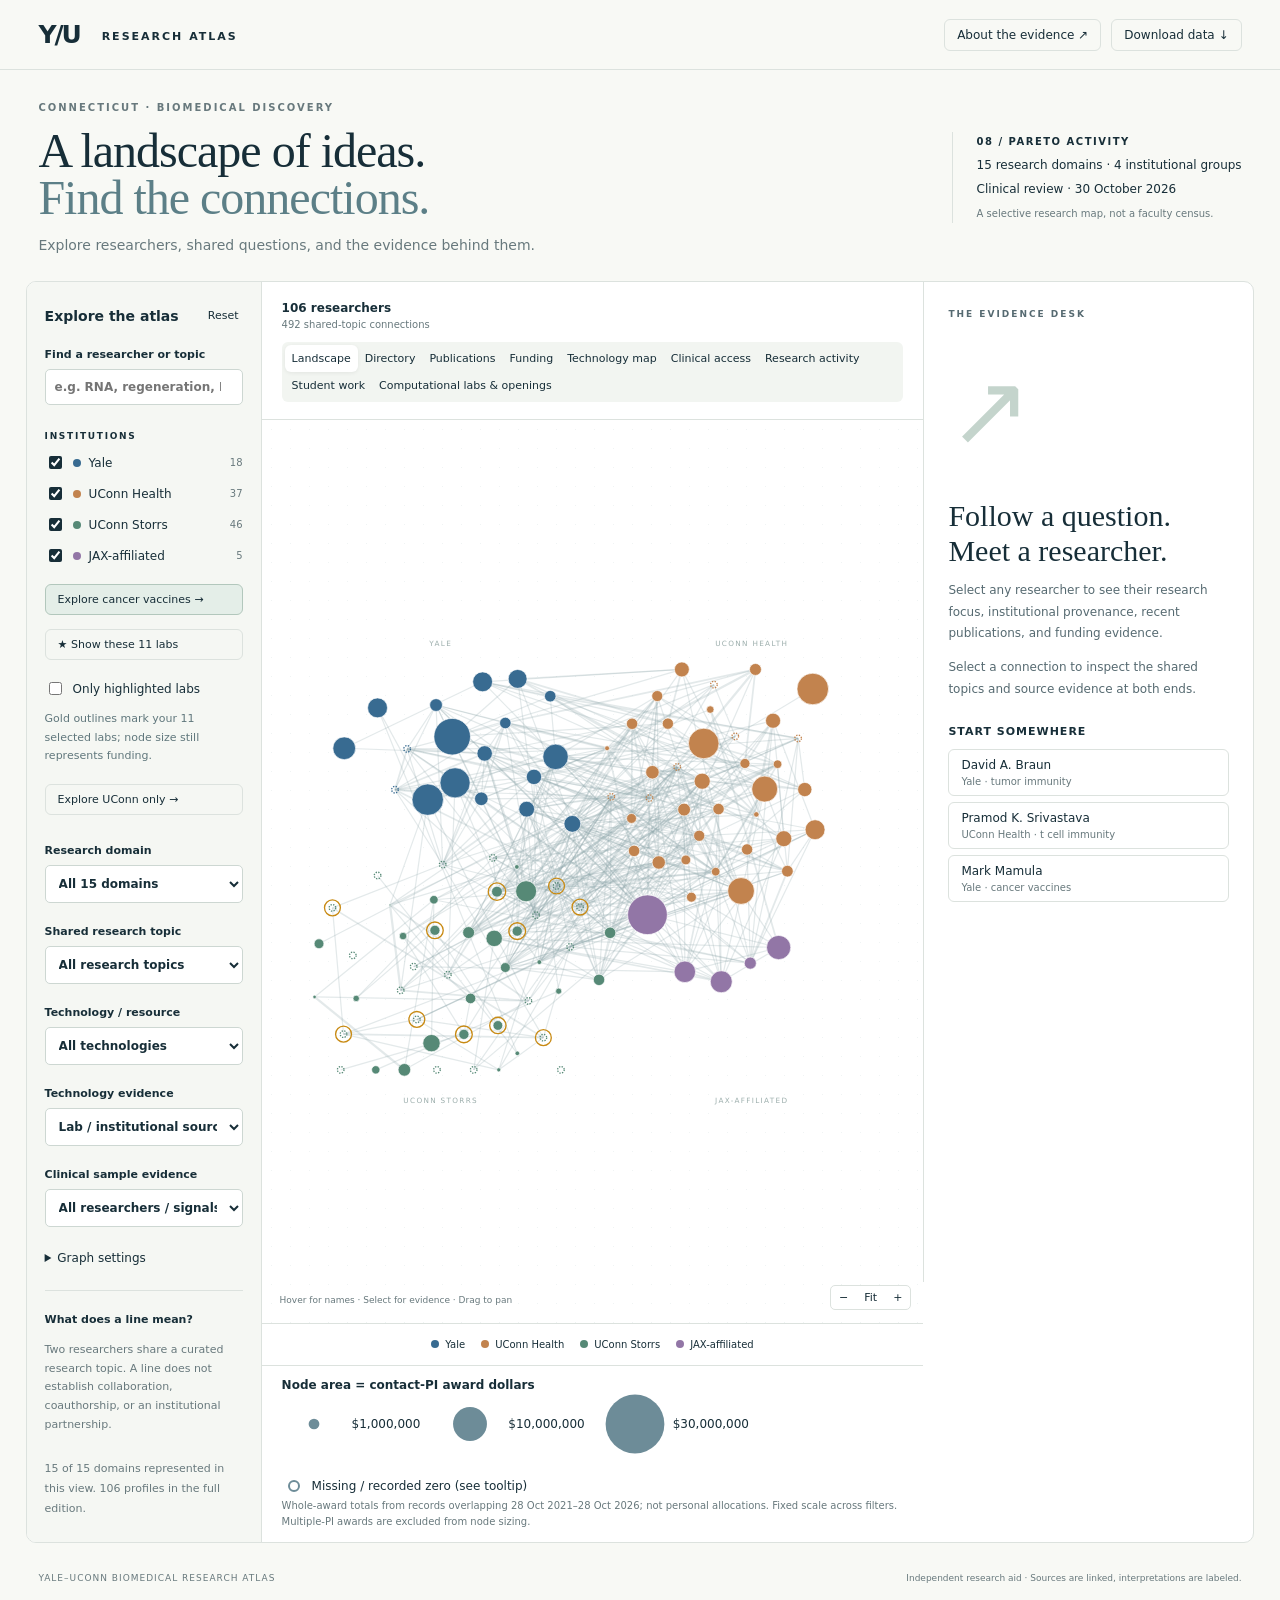
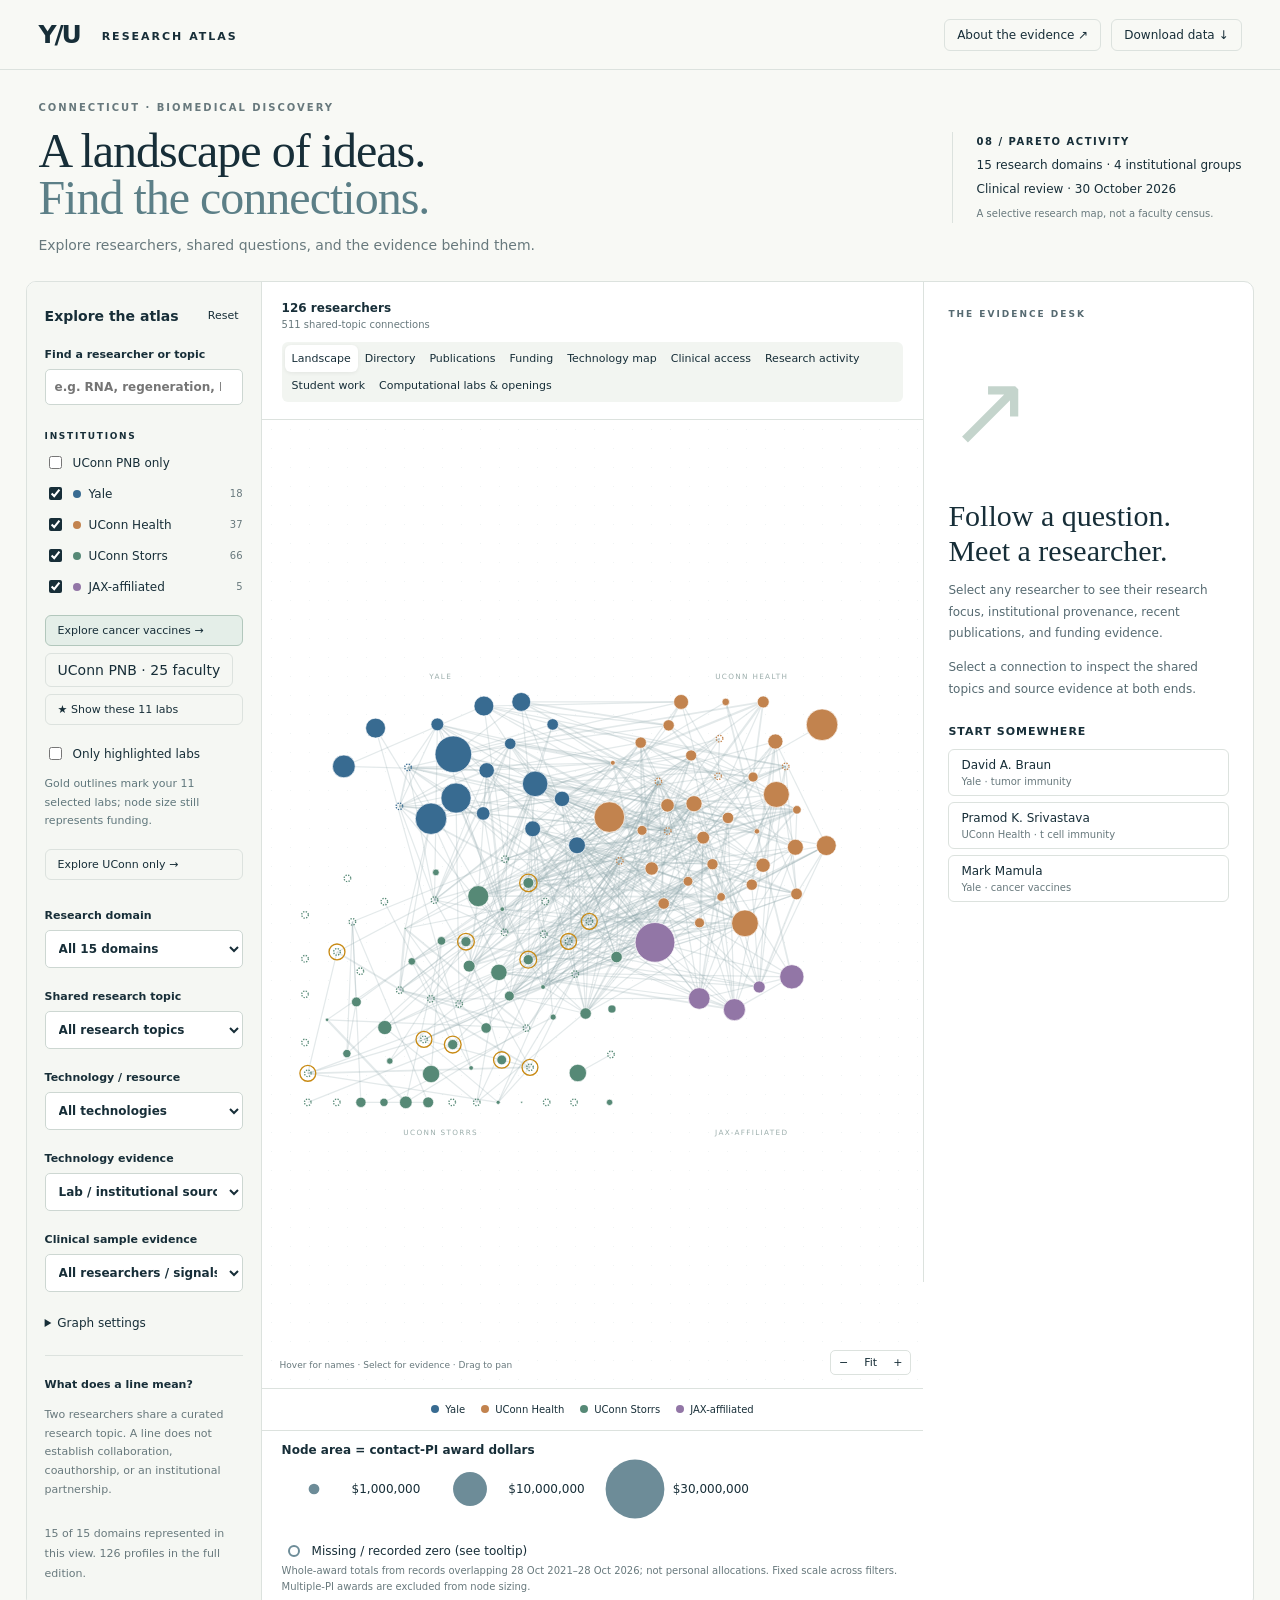
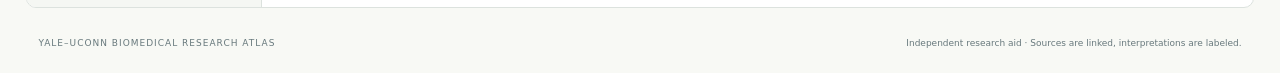
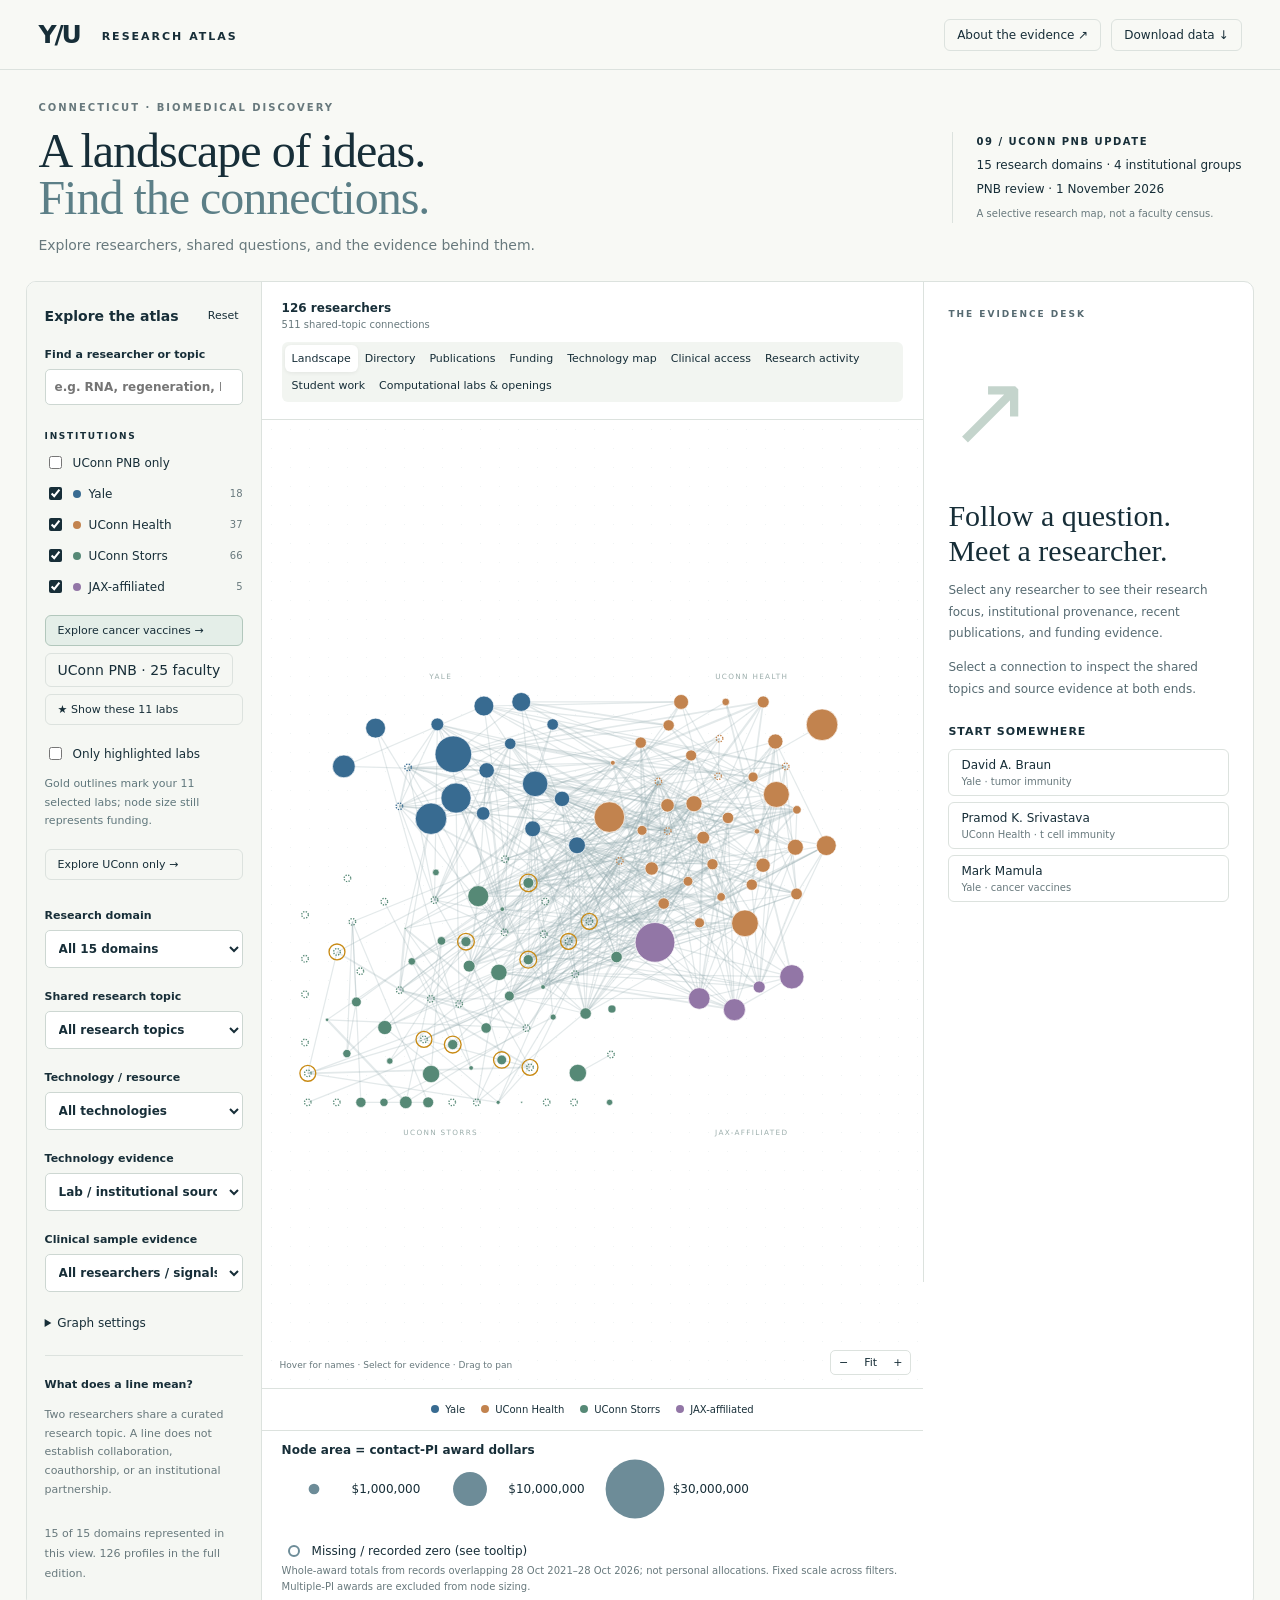
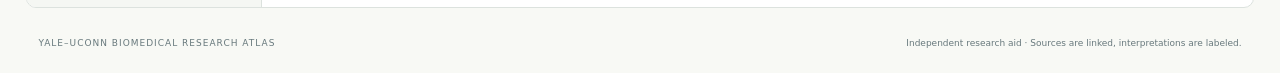
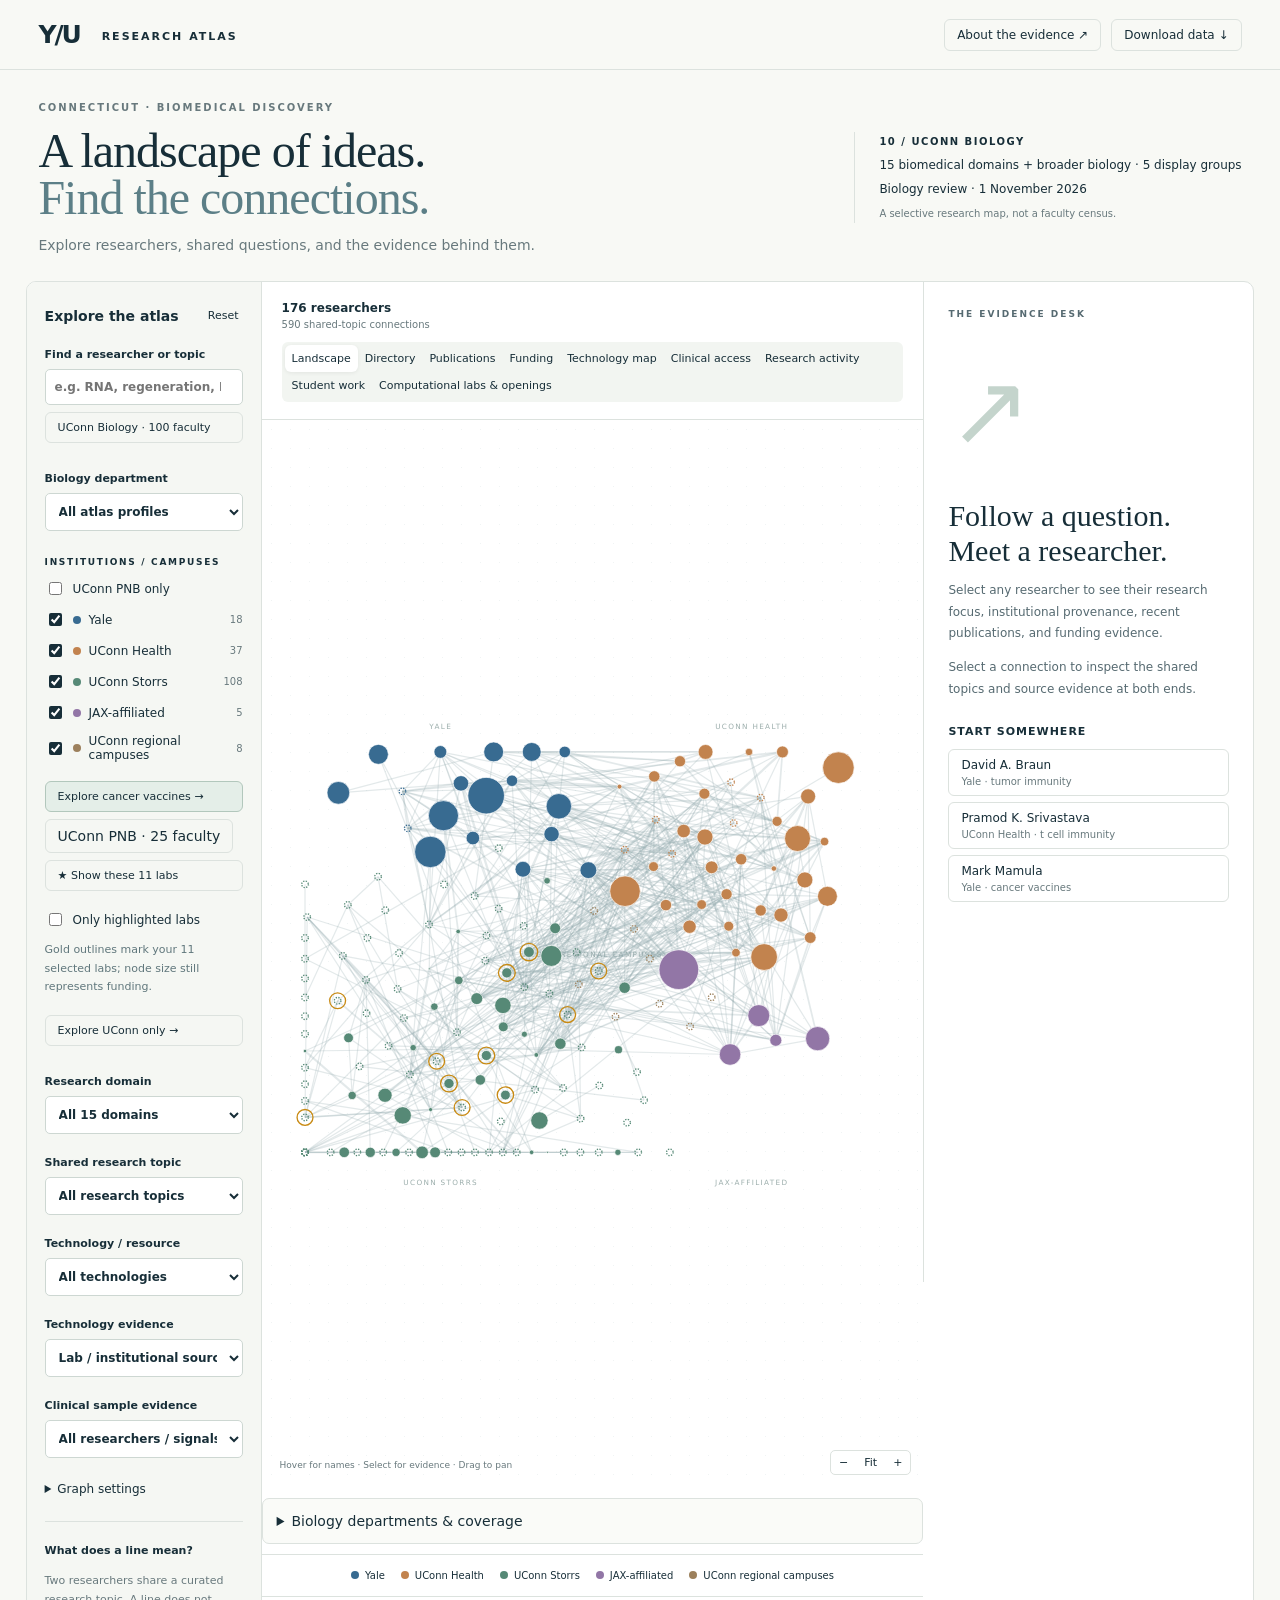
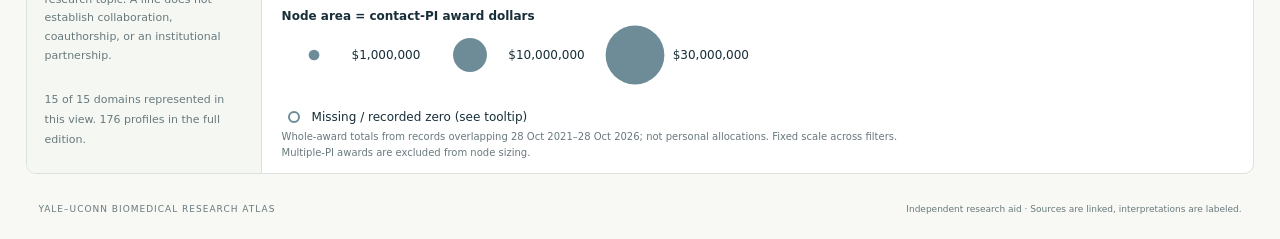
